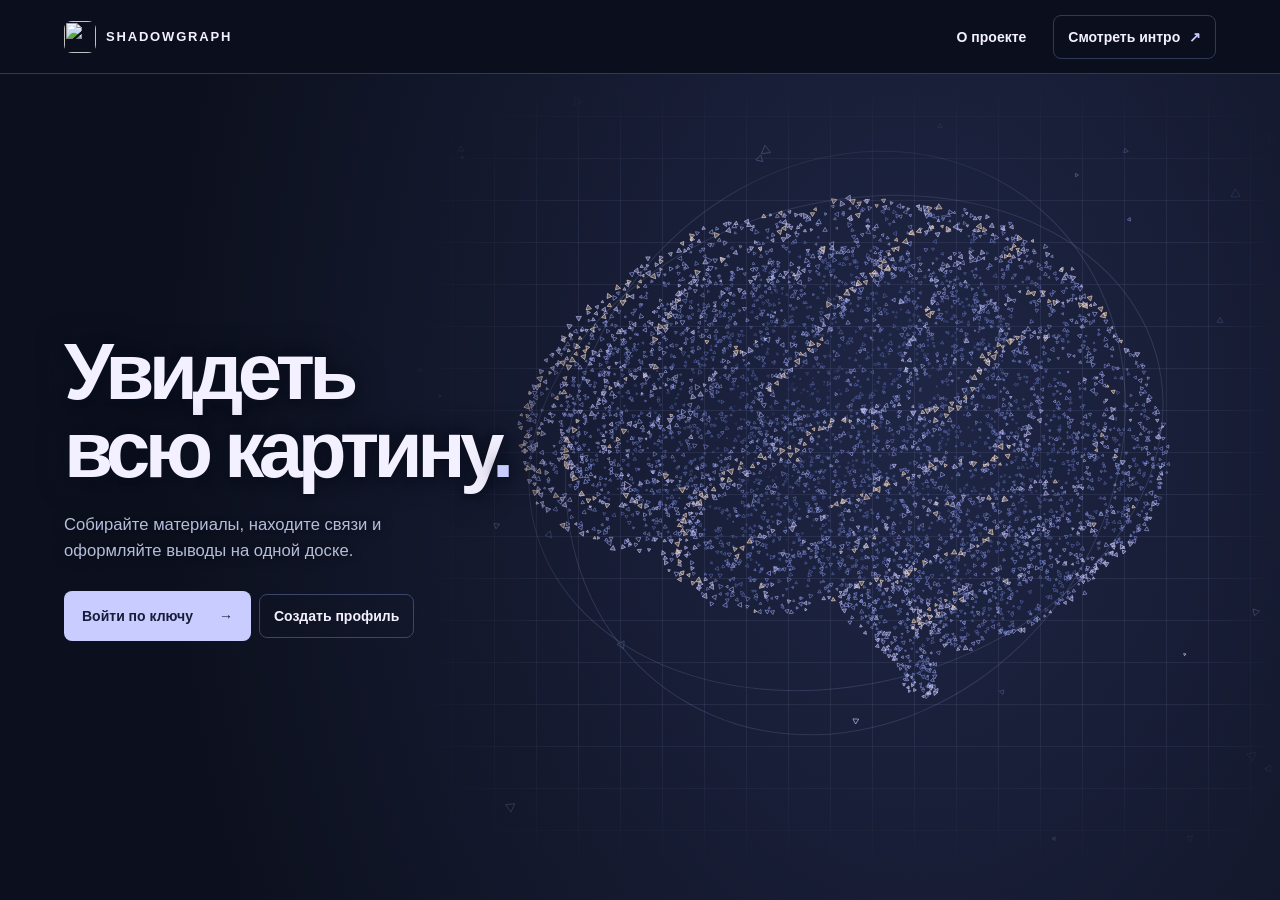
==== public/workspace.html @ a994e1e4 "Release SHADOWGRAPH 7.0.47" ====
<!doctype html>
<html lang="ru"><head><meta charset="utf-8"><meta name="viewport" content="width=device-width,initial-scale=1"><meta name="theme-color" content="#080b11"><title>SHADOWGRAPH — Investigation Workspace</title><meta name="description" content="Локальная визуальная OSINT-доска: файлы, граф связей и расследования без ИИ"><style>
500;600&family=Inter:wght@400;500;600;700;800&display=swap');
:root{color-scheme:dark;font-family:Inter,system-ui,sans-serif;background:#080b11;color:#e7ebf4}*{box-sizing:border-box}body{margin:0}button,input,textarea,select{font:inherit}button{cursor:pointer}button:disabled{opacity:.4;cursor:default}button:focus-visible,input:focus-visible,textarea:focus-visible{outline:2px solid #a985ff;outline-offset:2px}.app{height:100dvh;display:grid;grid-template-columns:254px minmax(0,1fr) 290px;grid-template-rows:66px minmax(0,1fr) 32px;overflow:hidden}.top{grid-column:1/-1;background:#0d111a;border-bottom:1px solid #222a3a;display:flex;align-items:center;padding:0 22px;gap:24px}.logo{display:flex;align-items:center;gap:10px;min-width:230px}.mark{width:31px;height:31px;border:1px solid #9768f1;border-radius:8px;display:grid;place-items:center;color:#b08aff;background:#231936;font-size:20px}.brand{font-size:15px;letter-spacing:.16em;font-weight:800}.subbrand{font:9px 'IBM Plex Mono';letter-spacing:.18em;color:#77869b}.topmid{display:flex;align-items:center;gap:12px;min-width:0;flex:1}.crumb{font:11px 'IBM Plex Mono';color:#7b899f}.casename{font-size:13px;font-weight:700;white-space:nowrap;overflow:hidden;text-overflow:ellipsis}.topright{display:flex;align-items:center;gap:8px}.tag{font:10px 'IBM Plex Mono';border:1px solid #2c3649;border-radius:4px;padding:6px 9px;color:#8797ad}.tag.live{color:#86e4ae;border-color:#275442;background:#10241c}.btn{background:#1b2130;border:1px solid #333d51;border-radius:7px;color:#dfe5f1;padding:9px 12px;font-weight:600;font-size:12px;display:inline-flex;gap:8px;align-items:center;justify-content:center}.btn:hover{background:#272f43}.btn.primary{background:#8058dc;border-color:#9d7af1;color:white}.btn.primary:hover{background:#9068ef}.btn.ghost{border-color:transparent;background:transparent;color:#90a0b7}.btn.danger{color:#f5969b}.sidebar,.inspector{background:#0e121b;overflow:auto;min-height:0}.sidebar{border-right:1px solid #222a3a}.inspector{border-left:1px solid #222a3a}.section{padding:20px 16px;border-bottom:1px solid #202736}.label{font:10px 'IBM Plex Mono';letter-spacing:.14em;color:#6e819a;margin-bottom:14px;display:flex;justify-content:space-between;align-items:center}.case-item{width:100%;text-align:left;background:#181d2a;border:1px solid #41406b;border-radius:8px;padding:12px;color:#e7e9f7}.case-item strong{display:block;font-size:12px;margin-bottom:7px}.muted{color:#7b899e;font-size:11px}.row{display:flex;align-items:center;gap:8px}.spread{justify-content:space-between}.sideact{width:100%;display:flex;align-items:center;gap:11px;padding:11px 10px;border:0;background:transparent;color:#a9b6c9;text-align:left;border-radius:7px;font-size:12px}.sideact:hover,.sideact.active{background:#1c2130;color:#e4ddff}.sideact .ico{font-size:16px;width:22px;text-align:center;color:#9b7ce5}.statgrid{display:grid;grid-template-columns:1fr 1fr;gap:9px}.stat{background:#161b26;border:1px solid #283144;border-radius:7px;padding:13px}.stat b{font:700 23px 'IBM Plex Mono';color:#e6e9fa}.stat span{display:block;font:10px 'IBM Plex Mono';color:#7c8da5;margin-top:4px}.footnote{font-size:11px;line-height:1.6;color:#687991}.workspace{position:relative;min-width:0;background:#090c13;overflow:hidden}.gridbg{position:absolute;inset:0;background:#090909;background-size:30px 30px;opacity:.64;pointer-events:none}.canvasbar{position:absolute;z-index:5;top:18px;left:18px;right:18px;display:flex;align-items:center;justify-content:space-between;pointer-events:none}.canvasbar>*{pointer-events:auto}.toolbar{display:flex;align-items:center;gap:5px;border:1px solid #343b50;border-radius:9px;background:#121722ee;padding:5px;box-shadow:0 8px 30px #0006}.tool{color:#a8b6cd;border:0;border-radius:6px;padding:8px 10px;background:transparent;font-size:12px}.tool.active,.tool:hover{background:#33264e;color:#cdafff}.canvas{position:absolute;inset:0;touch-action:none;cursor:grab}.canvas.dragging{cursor:grabbing}svg#graph{width:100%;height:100%;overflow:hidden;display:block}.edge{fill:none;stroke:#6f56b8;stroke-width:1.7;opacity:.78}.edge.selected{stroke:#d5b1ff;stroke-width:2.8}.edgehit{fill:none;stroke:transparent;stroke-width:17;cursor:pointer}.node rect.body{fill:#171d2b;stroke:#424f67;stroke-width:1.3}.node.selected rect.body{stroke:#ae82fa;stroke-width:2.4;filter:drop-shadow(0 0 9px #7545bb70)}.node{cursor:move}.node .nodetitle{font:600 12px Inter;fill:#ecf0fb}.node .nodedetail{font:10px 'IBM Plex Mono';fill:#8797ad}.node .type{font:9px 'IBM Plex Mono';fill:#c4a9ff;letter-spacing:.08em}.node .port{fill:#8b6ad0;stroke:#d1bcff;stroke-width:1.5;cursor:crosshair}.bottomtools{position:absolute;z-index:5;bottom:18px;left:18px;right:18px;display:flex;justify-content:space-between;align-items:center;pointer-events:none}.bottomtools>*{pointer-events:auto}.hint{border:1px solid #293246;background:#101622de;border-radius:6px;padding:10px 12px;font:10px 'IBM Plex Mono';color:#74869f}.inspecttitle{font-weight:700;font-size:14px;margin:0 0 5px}.field{margin:14px 0}.field label{display:block;font:10px 'IBM Plex Mono';color:#8495ad;text-transform:uppercase;letter-spacing:.08em;margin-bottom:7px}.input{width:100%;background:#141a26;border:1px solid #303a4e;border-radius:6px;padding:10px;color:#e1e8f7;font-size:12px;outline:none}.input:focus{border-color:#966de8}textarea.input{resize:vertical;min-height:92px}.inshead{padding:22px 18px;border-bottom:1px solid #242c3b}.insbody{padding:18px}.property{padding:11px 0;border-bottom:1px solid #222b3b;font-size:11px;display:flex;justify-content:space-between;gap:9px}.property span:first-child{color:#8192aa}.property span:last-child{text-align:right;color:#dce4f4;word-break:break-all}.preview{max-width:100%;max-height:210px;border-radius:8px;object-fit:contain;border:1px solid #38435a;margin-top:10px}.footer{grid-column:1/-1;background:#0c111a;border-top:1px solid #222a3a;padding:8px 17px;font:10px 'IBM Plex Mono';color:#697b94;display:flex;justify-content:space-between}.dot{display:inline-block;width:7px;height:7px;background:#54cc91;border-radius:50%;margin-right:8px}.modalbg{position:fixed;z-index:20;inset:0;background:#000a;display:grid;place-items:center;padding:20px}.modal{background:#111724;border:1px solid #414a63;border-radius:14px;width:min(520px,100%);max-height:90vh;overflow:auto;padding:25px;box-shadow:0 25px 90px #000b}.modal h2{margin:0 0 9px;font-size:20px}.modal p{font-size:12px;line-height:1.65;color:#98a9be}.modalactions{display:flex;justify-content:flex-end;gap:8px;margin-top:18px}.hidden{display:none!important}.uploadzone{border:1px dashed #69549b;border-radius:9px;padding:28px;text-align:center;background:#19172a;cursor:pointer}.uploadzone:hover{background:#241d3a}.uploadzone b{display:block;font-size:14px}.uploadzone small{display:block;margin-top:9px;color:#98a1b6}.toast{position:fixed;bottom:45px;left:50%;transform:translateX(-50%);z-index:30;background:#202d34;border:1px solid #3c695e;color:#d9fce9;padding:12px 20px;border-radius:8px;font-size:12px;box-shadow:0 10px 30px #0009}.emptyhint{position:absolute;top:50%;left:50%;transform:translate(-50%,-50%);text-align:center;color:#718199;pointer-events:none}.emptyhint strong{display:block;color:#c8d2e3;font-size:18px;margin-bottom:9px}.emptyhint p{font-size:12px;line-height:1.7}.filelist{display:flex;flex-direction:column;gap:6px;margin-top:8px}.filechip{font:10px 'IBM Plex Mono';color:#a5b4c8;padding:8px;background:#161c28;border:1px solid #2b3446;border-radius:5px;overflow:hidden;text-overflow:ellipsis;white-space:nowrap}.divider{height:1px;background:#293144;margin:17px 0}@media(max-width:1120px){.app{grid-template-columns:208px minmax(0,1fr) 250px}.logo{min-width:180px}.top{gap:9px;padding:0 12px}.tag{display:none}}@media(max-width:790px){.app{grid-template-columns:0 minmax(0,1fr);grid-template-rows:58px minmax(0,1fr) 28px}.sidebar{display:none}.inspector{position:absolute;z-index:9;right:0;top:58px;bottom:28px;width:min(315px,87vw);box-shadow:-10px 0 35px #0008}.inspector.collapsed{display:none}.logo{min-width:auto}.subbrand,.crumb{display:none}.brand{font-size:12px}.topright .btn:not(.primary){display:none}.canvasbar{top:9px;left:9px;right:9px}.tool{padding:7px}.hint{display:none}}

:root{font-family:Inter,'Segoe UI',sans-serif;background:#0b0e14}.app{grid-template-columns:242px minmax(0,1fr) 290px;grid-template-rows:76px minmax(0,1fr) 32px}.top{background:#10141d;padding:0 20px}.mark{background:#090909;color:white;border:0;width:37px;height:37px}.brand{letter-spacing:.12em;font-size:14px}.subbrand{font-size:8px;margin-top:5px}.logo{min-width:222px}.topmid{flex-wrap:wrap;gap:6px 12px}.crumb{display:none}.casename{max-width:240px}.search{max-width:220px;margin-left:auto;background:#0b0e16!important;border-radius:9px!important}.sidebar,.inspector{background:#10141d}.section{padding:19px 16px}.case-item{background:#090909;border-color:#4c3c6c;padding:15px 12px}.sideact{padding:12px 10px}.sideact.active{border-left:2px solid #ac89fa;background:#231e35}.label{font-size:9px;letter-spacing:.12em;color:#919eb4}.stat{background:#151b26;border-color:#283042}.stat b{font-size:24px}.stat span{font-size:9px}.btn{border-radius:8px;min-height:36px}.btn.primary{background:#9871ee;border-color:#ae8bf6;color:#100b1b}.btn.primary:hover{background:#b18afb}.gridbg{background:#090909;background-size:24px 24px}.workspace{background:#090909}.toolbar{border-color:#343647;background:#131824f5;border-radius:10px}.canvasbar{top:20px}.canvasbar>.toolbar:last-child{display:none}.node rect.body{fill:#171e2b;stroke-width:1.5}.node.selected rect.body{fill:#262038;stroke-width:3!important}.inshead{padding-top:24px}.insbody h3{font-size:17px;line-height:1.5;margin:9px 0}.footnote{color:#98a6ba;line-height:1.8}.input{background:#151b27;padding:11px;border-radius:8px}.modal{width:min(650px,100%);padding:28px;border-color:#454059;background:#090909}.modal h2{font-size:25px;letter-spacing:-.03em}.eyebrow{font:10px 'IBM Plex Mono',monospace;letter-spacing:.15em;color:#b294ef;margin-bottom:12px}.uploadzone{width:100%;color:#e8e2ff}.queueitem{display:flex;gap:12px;align-items:center;padding:12px;background:#171e2b;border:1px solid #30384b;border-radius:8px;margin-top:8px;font-size:12px}.queueitem>div{flex:1;min-width:0}.queueitem b{display:block;overflow:hidden;text-overflow:ellipsis;white-space:nowrap}.queueitem small{display:block;color:#8e9db3;margin-top:6px}.queueitem label{white-space:nowrap;font-size:11px}.checkline{display:flex;align-items:center;gap:10px;font-size:12px;color:#c2cbdb;padding:10px 0;line-height:1.5;overflow-wrap:anywhere}input[type=checkbox]{accent-color:#a17aed;width:16px;height:16px;flex-shrink:0}input[type=color]{width:100%;height:36px;background:#161b28;border:1px solid #394356;border-radius:6px;cursor:pointer}.sourcepreview{font:11px/1.7 monospace;white-space:pre-wrap;overflow-wrap:anywhere;max-height:240px;overflow:auto;background:#0c1018;padding:12px;border-radius:7px;color:#9eafc8}.hint{font-size:9px}.tag.live{font-size:8px}.emptyhint strong{font-size:23px;letter-spacing:-.04em}.emptyhint p{font-size:13px;line-height:1.9}.footer{font-size:9px}.toast{max-width:90vw}.modalbg{backdrop-filter:blur(5px)}
@media(max-width:1250px){.app{grid-template-columns:210px minmax(0,1fr) 250px}.logo{min-width:195px}.search{max-width:170px}.canvasbar .tool{font-size:11px;padding:8px}.top{gap:12px}}
@media(max-width:1000px){.app{grid-template-columns:185px minmax(0,1fr) 235px}.search{max-width:145px}.topmid .casename{display:none}.logo{min-width:170px}.topright{gap:4px}.canvasbar .toolbar{flex-wrap:wrap;max-width:100%}.canvasbar .tool{font-size:10px;padding:7px}.hint{display:none}}
@media(max-width:790px){.app{grid-template-columns:0 minmax(0,1fr);grid-template-rows:66px minmax(0,1fr) 28px}.inspector{top:66px}.logo{min-width:0}.search{max-width:140px}.topmid{justify-content:flex-end}.brand{font-size:11px}.top{padding:0 10px;gap:8px}.mark{display:none}.topright .btn.primary{font-size:10px;padding:8px}.canvasbar{left:10px;right:10px;top:12px}.inspector:not(.collapsed){max-width:250px}.modal{padding:22px}.tag.live{display:none}}
.workspace{grid-column:2;grid-row:2}.mobile-settings{display:none}
#groupLayer rect{pointer-events:none}.node .nodetitle{letter-spacing:0}.node.selected rect.body{filter:drop-shadow(0 0 10px #8d6cdb55)}.edge{stroke-linejoin:round;stroke-linecap:round}.node:hover rect.body{stroke-width:2.1}.canvasbar .toolbar{box-shadow:0 6px 24px #0004}
.layout-choices{display:grid;grid-template-columns:1fr 1fr;gap:14px;margin:22px 0}.layout-choice{position:relative;display:flex;flex-direction:column;gap:10px;padding:17px;border:1px solid #3b4057;background:#161d2a;border-radius:12px;cursor:pointer}.layout-choice:has(input:checked){border-color:#b497f4;background:#252035;box-shadow:0 0 0 1px #9e77e9}.layout-choice input{position:absolute;right:12px;top:12px;accent-color:#ae8eef}.layout-choice b{font-size:13px}.layout-choice small{font-size:11px;line-height:1.6;color:#9cabc2}.layout-mini{display:grid;grid-template-columns:1fr 1fr;gap:10px;height:85px;padding:12px;max-width:160px}.layout-mini.boxed{border:1px solid #71638a;border-radius:10px;background:#182436}.layout-mini i{border:1px solid #967fba;border-left:3px solid #9b81df;background:#282840;border-radius:4px}.edgehit{stroke-width:10!important}.node rect.body{filter:drop-shadow(0 4px 6px #0003)}@media(max-width:480px){.layout-choices{grid-template-columns:1fr}.layout-mini{height:62px}}
.routing-status{font-size:10px;color:#8d9ab0;padding:5px;white-space:nowrap}.routing-status:empty{display:none}
.edge-palette{display:flex;gap:10px;margin:16px 0}.edge-palette button{width:34px;height:34px;background:var(--edge-color);border:2px solid #d9e0fa55;border-radius:50%}.identity-panel{padding:14px;background:#171d2b;border:1px solid #344055;border-radius:9px;margin-bottom:18px}.identity-panel b{font-size:15px;color:#dbd0ff}.identity-panel .label{margin-bottom:12px}
.inspector.collapsed{display:none}.app:has(.inspector.collapsed){grid-template-columns:242px minmax(0,1fr) 0}.app.graph-expanded{grid-template-columns:0 minmax(0,1fr) 0}.graph-expanded .sidebar{display:none}.graph-expanded .inspector:not(.collapsed){position:absolute;right:0;top:76px;bottom:32px;width:290px;z-index:9;box-shadow:-10px 0 30px #0006}
.app.graph-expanded:has(.inspector.collapsed){grid-template-columns:0 minmax(0,1fr) 0}
@media(max-width:1250px){.app:has(.inspector.collapsed){grid-template-columns:210px minmax(0,1fr) 0}.app.graph-expanded{grid-template-columns:0 minmax(0,1fr) 0}}
@media(max-width:1199px){.app{grid-template-columns:185px minmax(0,1fr) 0}.app:has(.inspector.collapsed){grid-template-columns:185px minmax(0,1fr) 0}.inspector:not(.collapsed){position:absolute;right:0;top:76px;bottom:32px;width:290px;z-index:9;box-shadow:-10px 0 30px #0006}.app.graph-expanded{grid-template-columns:0 minmax(0,1fr) 0}}
@media(max-width:790px){.app,.app:has(.inspector.collapsed){grid-template-columns:0 minmax(0,1fr) 0}.inspector:not(.collapsed),.graph-expanded .inspector:not(.collapsed){top:66px;bottom:28px;width:270px}}
.theme-presets{display:grid;grid-template-columns:repeat(4,1fr);gap:10px;margin:20px 0}.theme-swatch{border:1px solid #42445b;background:#1a2030;color:#dfe7f7;border-radius:8px;padding:10px 6px;font-size:11px}.theme-swatch i{display:block;height:46px;background:var(--swatch);border:1px solid #6e7893;border-radius:5px;margin-bottom:10px}.advanced-menu{display:grid;grid-template-columns:1fr 1fr;gap:10px;margin-top:20px}.advanced-menu .tool{text-align:left;background:#202536;border:1px solid #413652;padding:16px}.advanced-menu .tool:hover{background:#322746}@media(max-width:480px){.theme-presets{grid-template-columns:1fr 1fr}}
.history-entry{border:1px solid #363e50;background:#151b28;border-radius:9px;padding:14px;margin:10px 0;font-size:12px}.history-entry small{display:block;color:#95a4bb;margin:8px 0 12px}.duplicate-row{width:100%;background:#191d2d;border:1px solid #40374f;border-radius:8px;text-align:left;color:#e9e2fb;padding:14px;margin:5px 0}.duplicate-row small{display:block;color:#b49ed2;margin-top:8px}.ocr-text{min-height:150px!important}.modal ol{font-size:12px;line-height:1.9}.modal select+select{margin-top:10px}.canvasbar .toolbar{max-height:28vh;overflow:auto}
.layout-select{background:#191d2b;border:1px solid #403950;border-radius:6px;color:#c6b4e8;font-size:11px;padding:7px;max-width:170px}.canvasbar>.toolbar{max-width:100%;gap:3px}.canvasbar{align-items:flex-start}.canvasbar .tool{min-height:30px}@media(max-width:790px){.layout-select{font-size:10px;padding:5px;max-width:145px}}
.analysis-counts{display:flex;flex-wrap:wrap;gap:8px;margin:15px 0}.analysis-counts span{font-size:10px;padding:9px 11px;background:#211e33;border:1px solid #423653;border-radius:6px;color:#bdaddc}.analysis-counts b{color:#e9e0ff;margin-left:6px}
.canvasbar .toolbar{flex-wrap:wrap;max-width:100%}.tool.clear-all{color:#f4a3aa}.tool[hidden]{display:none}.evidence{background:#141b28;border:1px solid #30394b;border-radius:8px;padding:12px;margin:10px 0;font-size:11px;overflow-wrap:anywhere}.evidence small{display:block;line-height:1.8;color:#8d9fb9;margin-top:6px}.evidence blockquote{margin:9px 0 0;padding-left:9px;border-left:2px solid #9670d6;white-space:pre-wrap;color:#c2cede}.evidence-list .label{margin-top:16px}
@media(max-width:790px){.mobile-settings{display:inline-block}.canvasbar{z-index:10;pointer-events:none}.canvasbar .toolbar{max-width:100%}.topright #exportBtn{display:inline-flex!important;font-size:0;padding:8px}.topright #exportBtn:after{content:'↧';font-size:17px}.search{max-width:100px}.topmid{flex:1}.inspector{padding-top:65px}.canvasbar .tool{font-size:10px;padding:6px}.inspector.collapsed{display:none}}
@media(max-width:480px){.search{max-width:85px}.topright .btn.primary{max-width:100px}.footer span:last-child{max-width:45%;overflow:hidden;white-space:nowrap}.queueitem{gap:7px;padding:9px}}

.app.entry-locked{visibility:hidden;pointer-events:none}#entryRoot{position:fixed;inset:0;z-index:1000;overflow:auto;background:#fff;color:#0a0a0c;font-family:Inter,Arial,sans-serif}#entryRoot button,#entryRoot input{font:inherit}#entryRoot button{cursor:pointer}#entryRoot button:focus-visible,#entryRoot input:focus-visible{outline:2px solid #536b8d;outline-offset:4px}#entryRoot button:disabled{cursor:default;opacity:.45}.cinematic-intro{height:100dvh;min-height:530px;position:relative;overflow:hidden;background:#0a0a0c}.intro-video{position:absolute;inset:0;width:100%;height:100%;object-fit:cover;filter:grayscale(.6) contrast(1.25)}.intro-mask{position:absolute;inset:0;width:100%;height:100%}.intro-letter{font-family:SGStencil,'Arial Black',sans-serif;font-size:280px;letter-spacing:-13px}.intro-letter.second{font-size:315px;letter-spacing:-10px}.intro-topline,.intro-bottom,.intro-caption{position:absolute;left:3vw;right:3vw;display:flex;justify-content:space-between;color:#0a0a0c;z-index:2}.intro-topline{top:28px;padding-bottom:15px;border-bottom:1px solid #0a0a0c;font:10px monospace;letter-spacing:.1em}.intro-caption{bottom:100px;align-items:end;font-size:12px;font-weight:600;line-height:1.6}.intro-caption button{border:0;border-bottom:1px solid #0a0a0c;background:#fff;padding:6px 0;font-size:12px}.intro-bottom{bottom:30px;font:10px monospace;letter-spacing:.1em}.intro-progress{position:absolute;bottom:0;height:4px;left:0;right:0;background:#e6e6e6}.intro-progress i{display:block;width:100%;height:100%;background:#0a0a0c;transform:scaleX(0);transform-origin:left}.access-page{min-height:100dvh;display:flex;flex-direction:column;padding:0 4vw}.access-header{display:flex;align-items:center;justify-content:space-between;gap:20px;padding:26px 0;border-bottom:1px solid #0a0a0c}.access-header strong{font-size:20px;letter-spacing:-.04em}.access-header span,.access-header button{font:10px monospace;letter-spacing:.08em}.access-header button{border:0;background:transparent;padding:10px}.access-body{display:grid;grid-template-columns:minmax(0,1.15fr) minmax(360px,.85fr);gap:7vw;flex:1;padding:55px 0}.access-kicker{font:10px/1.5 monospace;letter-spacing:.12em;margin:0 0 22px}.access-manifesto h1{font-size:clamp(60px,6.5vw,108px);font-weight:800;line-height:.98;letter-spacing:-.065em;margin:15px 0 35px}.access-manifesto h1 span{color:#818186}.access-film{position:relative;width:100%;height:165px;overflow:hidden;background:#0a0a0c}.access-film video{width:100%;height:100%;object-fit:cover;filter:grayscale(1);opacity:.85}.access-film span{position:absolute;bottom:14px;left:16px;color:white;font:9px monospace;letter-spacing:.13em}.access-form-area{max-width:440px;padding:0 0 0 1vw}.access-tabs{display:flex;border-bottom:1px solid #d6d6d7;margin-bottom:35px;gap:30px}.access-tabs button{border:0;background:none;font-size:12px;padding:10px 0 16px;color:#85858a}.access-tabs .active{color:#0a0a0c;border-bottom:2px solid #0a0a0c;font-weight:700}.access-form-area h2{font-size:35px;line-height:1.1;letter-spacing:-.055em;margin:12px 0 18px}.access-description{font-size:13px;line-height:1.75;color:#66666e;margin-bottom:25px}.access-form-area label,.key-created>label{font-size:11px;display:block;font-weight:600}.access-form-area input,.key-created>label input{display:block;width:100%;border:0;border-bottom:1px solid #9a9aa0;background:#f5f5f5;border-radius:0;color:#0a0a0c;padding:15px 12px;margin:10px 0 12px;font-size:12px;outline:none}.access-primary{display:block;width:100%;background:#0a0a0c;border:1px solid #0a0a0c;color:white;padding:17px 14px;font-size:12px;text-align:left;font-weight:600}.access-error{font-size:12px;line-height:1.6;color:#a52121;min-height:24px;margin:6px 0 12px}.access-divider{border-top:1px solid #dedede;margin:29px 0 20px;position:relative;text-align:center}.access-divider span{position:relative;top:-9px;background:white;padding:0 12px;font-size:10px;color:#8b8b92}.access-providers{display:grid;grid-template-columns:repeat(3,1fr);gap:8px}.access-providers button{display:flex;flex-direction:column;align-items:start;gap:8px;background:white;border:1px solid #d5d5d8;padding:13px 11px;font-size:11px;color:#222}.access-providers b{font-size:19px}.access-providers small{font-size:9px;color:#909099}.access-provider-note,.access-local-note{font-size:10px;line-height:1.8;color:#8a8a92;margin-top:15px}.access-local-note{padding-top:18px;border-top:1px solid #ddd}.access-footer{display:flex;justify-content:space-between;padding:20px 0;border-top:1px solid #0a0a0c;font:9px monospace;letter-spacing:.1em}.key-created{max-width:620px;margin:9vh auto;padding:25px}.key-created h1{font-size:58px;line-height:1.04;letter-spacing:-.065em;margin:20px 0 25px}.key-created>p{font-size:13px;line-height:1.8;color:#72727a}.key-created>label{margin-top:24px}.key-created>label input{font:12px monospace}.key-actions{display:flex;gap:15px;margin:20px 0}.key-actions button{background:white;border:1px solid #aaa;padding:10px 15px;font-size:11px}.key-created .saved-key-confirm{display:flex;align-items:center;gap:10px;margin:24px 0;font-weight:400;font-size:12px}.key-created .saved-key-confirm input{width:16px;height:16px;margin:0;accent-color:#0a0a0c}@media(max-width:900px){.access-header span{display:none}.access-body{gap:35px;grid-template-columns:1fr 1fr}.access-manifesto h1{font-size:65px}.access-film{height:140px}.access-form-area{min-width:0}}@media(max-width:680px){.access-page{padding:0 6vw}.access-header strong{font-size:17px}.access-header{padding:20px 0}.access-body{display:block;padding:28px 0}.access-manifesto .access-kicker{margin-bottom:10px}.access-manifesto h1{font-size:44px;margin:0 0 25px}.access-film{height:95px;margin-bottom:30px}.access-manifesto h1 br{display:none}.access-manifesto h1{line-height:1.06}.access-form-area{max-width:none;padding:0}.access-form-area h2{font-size:31px}.access-tabs{margin-bottom:23px}.access-footer span:last-child{display:none}.intro-topline{font-size:8px}.intro-topline span:last-child{display:none}.intro-caption{font-size:10px}.intro-bottom{font-size:8px}.intro-mask{width:150%;max-width:none;left:-25%}.key-created{margin-top:3vh}.key-created h1{font-size:43px}}@media(prefers-reduced-motion:reduce){.intro-video,.access-film video{display:none}}

#entryRoot button{color:inherit}#entryRoot .access-primary{color:#fff}

@media(max-width:680px){.access-manifesto h1 br{display:initial}.access-manifesto h1{font-size:42px;line-height:1.08}}

@media(max-width:680px){.intro-mask{width:100%;left:0}}
.topright .logout-button{display:inline-flex!important;color:#dce5f2;white-space:nowrap;border-color:#495269}.topright .logout-button:hover{border-color:#a78bfa;background:#272338}@media(max-width:790px){.topright .logout-button{padding:8px;font-size:11px}.topright #uploadTop{font-size:0!important;width:36px;padding:8px}.topright #uploadTop:after{content:'＋';font-size:18px}.topmid .search{max-width:70px}}
@media(max-width:790px){.inspector:not(.collapsed){z-index:15}}
@media(max-width:790px){.app .inspector:not(.collapsed){z-index:15}}

.chatgpt-signin{display:block;margin:12px 0 22px;color:#111;font-size:12px;text-underline-offset:4px}

</style><link rel="icon" type="image/svg+xml" sizes="any" href="../favicon.svg?v=5.9"><link rel="icon" type="image/png" sizes="32x32" href="../favicon-32.png?v=5.9"><link rel="icon" type="image/png" sizes="16x16" href="../favicon-16.png?v=5.9"><link rel="shortcut icon" href="../favicon.ico?v=5.9"><link rel="apple-touch-icon" sizes="180x180" href="../apple-touch-icon.png?v=5.9"><link rel="manifest" href="../site.webmanifest?v=5.9"><meta name="application-name" content="SHADOWGRAPH"><meta name="referrer" content="no-referrer"><meta http-equiv="Content-Security-Policy" content="default-src 'self' data: blob:; script-src 'self' 'sha256-LFvLm199ETZXxso813gzJF8dL8NgW44Hf4uBBxPW+Rg=' 'wasm-unsafe-eval'; style-src 'self' 'unsafe-inline'; img-src 'self' data: blob: https://tiles.openfreemap.org; media-src 'self' data: blob:; connect-src 'self' data: blob: https://tiles.openfreemap.org; worker-src 'self' blob:; object-src 'none'; base-uri 'self'; form-action 'self'; frame-src 'none'"><style>@font-face{font-family:Inter;src:url('./vendor/report/NotoSans-Regular.ttf') format('truetype');font-weight:100 500;font-display:swap}@font-face{font-family:Inter;src:url('./vendor/report/NotoSans-Bold.ttf') format('truetype');font-weight:600 900;font-display:swap}
:root{--sg-accent67:#a995e8;--sg-bg67:#09090b;--sg-surface67:#111114;--sg-raised67:#17171c;--sg-border67:#2b2b32;--sg-text67:#eeedf2;--sg-muted67:#96949f}
.app .label,.app .footer,.app .hint,.app .subbrand,.app .filechip,.app text.type{font-family:ui-monospace,Consolas,monospace!important}.app .top #logoutTop{display:none!important}
body[data-theme67=graphite]{--sg-bg67:#151619;--sg-surface67:#1b1c20;--sg-raised67:#222329;--sg-border67:#35363e}
body.home67 .app,body.home67 #panelDock65{display:none!important}
#homeRoot67[hidden]{display:none!important}
#homeRoot67{position:fixed;inset:0;z-index:12;display:grid;grid-template-columns:222px minmax(0,1fr);background:var(--sg-bg67);color:var(--sg-text67);font:13px Inter,system-ui,-apple-system,BlinkMacSystemFont,"Segoe UI",sans-serif;overflow:hidden}
#homeRoot67 button,.sg-settings-wrap67 button{font-family:inherit;cursor:pointer}
#homeRoot67 button:focus-visible,.sg-settings-wrap67 button:focus-visible,.sg-popover67 button:focus-visible{outline:2px solid var(--sg-accent67);outline-offset:3px}
.sg-home-side67{display:flex;flex-direction:column;border-right:1px solid var(--sg-border67);background:#070709;min-height:0}
.sg-home-brand67{display:flex;gap:11px;align-items:center;min-height:82px;padding:18px 20px;border:0;border-bottom:1px solid #232329;background:none;text-align:left;color:#fff}
.sg-home-brand67 img{width:35px;height:35px;border-radius:9px}.sg-home-brand67 b{font-size:12px;letter-spacing:1.2px}.sg-home-brand67 small{display:block;color:#777682;font-size:7px;letter-spacing:1.7px;margin-top:6px}
.sg-home-side67 nav{padding:24px 13px;display:flex;flex-direction:column;gap:6px;overflow:auto}
.sg-home-side67 nav>button{display:flex;align-items:center;gap:13px;padding:13px 14px;min-height:44px;border:1px solid transparent;border-radius:9px;background:none;color:#a6a3af;text-align:left;font-size:12px}
.sg-home-side67 nav>button>span{font-size:18px;width:20px;color:#96909f}.sg-home-side67 nav>button.active{background:color-mix(in srgb,var(--sg-accent67) 14%,#101014);color:#eee8ff;border-color:color-mix(in srgb,var(--sg-accent67) 28%,#15151a)}
.sg-home-side67 nav>button:hover{background:#18181e;color:#fff}.sg-home-side67 nav>button.active>span{color:var(--sg-accent67)}.sg-nav-divider67{height:1px;background:#24242b;margin:14px 5px}
.sg-home-side-bottom67{margin-top:auto;padding:14px;border-top:1px solid #232329}.sg-home-side-bottom67 .sg-user67{width:100%;background:#151519;border:1px solid #24242a;padding:11px;text-align:left}.sg-home-side-bottom67 .sg-user67 span small{display:block;color:#7b7887;font-size:10px;margin-top:4px}
.sg-home-main67{min-width:0;min-height:0;display:flex;flex-direction:column}.sg-home-top67{height:82px;min-height:82px;padding:16px 34px;display:flex;align-items:center;justify-content:space-between;gap:24px;border-bottom:1px solid var(--sg-border67);background:var(--sg-bg67)}
.sg-search67{display:flex;align-items:center;gap:10px;max-width:460px;width:43%;padding:11px 14px;border:1px solid var(--sg-border67);border-radius:9px;color:#86828e;background:var(--sg-surface67)}.sg-search67>span{font-size:22px;line-height:18px}.sg-search67 input{min-width:0;width:100%;border:0;background:none;color:#eceaf2;font-size:12px;outline:none}
.sg-user67{display:inline-flex;gap:10px;align-items:center;color:#e8e5ef;background:transparent;border:1px solid transparent;border-radius:9px;padding:6px 9px;font-size:12px;max-width:230px}.sg-user67>span:not(.sg-avatar67){overflow:hidden;text-overflow:ellipsis;white-space:nowrap}.sg-user67>i{font-style:normal;color:#86818e;margin-left:6px}.sg-user67:hover{background:#202025;border-color:#39363f}
.sg-avatar67{width:32px;height:32px;min-width:32px;border-radius:50%;display:inline-flex;align-items:center;justify-content:center;background:color-mix(in srgb,var(--sg-accent67) 27%,#23212a);border:1px solid color-mix(in srgb,var(--sg-accent67) 45%,#34313d);color:#f4f1ff;font-size:11px;font-weight:700;letter-spacing:.4px;object-fit:cover}.sg-avatar67.large{width:73px;height:73px;font-size:22px;border-radius:18px}
.sg-home-content67{padding:38px 38px 70px;overflow:auto;flex:1;scrollbar-color:#37353f transparent}.sg-title67{display:flex;align-items:center;justify-content:space-between;gap:26px;margin-bottom:28px}.sg-title67 h1{font-size:clamp(25px,2.5vw,35px);letter-spacing:-1.1px;margin:9px 0 10px;font-weight:650;line-height:1.2}.sg-title67 p{color:#9c98a6;font-size:12px;line-height:1.7;margin:0}.sg-kicker67{font-size:8px;letter-spacing:1.8px;color:var(--sg-accent67);font-weight:600}
#homeRoot67 .btn,.sg-settings-wrap67 .btn,.sg-create-modal67 .btn{font-size:12px;min-height:39px;padding:10px 15px;border-radius:8px;border:1px solid #3b3743;background:#1c1a22;color:#e4dfeb;white-space:nowrap}#homeRoot67 .btn.primary,.sg-settings-wrap67 .btn.primary,.sg-create-modal67 .btn.primary{background:var(--sg-accent67);border-color:var(--sg-accent67);color:#16111e;font-weight:650}#homeRoot67 .btn:hover,.sg-settings-wrap67 .btn:hover{filter:brightness(1.14)}
.sg-welcome67{position:relative;display:flex;align-items:center;justify-content:space-between;min-height:205px;padding:32px 35px;border:1px solid #34303d;background:var(--sg-surface67);border-radius:14px;margin:12px 0 24px;overflow:hidden}.sg-welcome67>div{position:relative;z-index:1;max-width:620px;padding-right:180px}.sg-welcome67 h2{font-size:26px;letter-spacing:-.7px;line-height:1.25;margin:14px 0 10px}.sg-welcome67 p{color:#a6a0b0;line-height:1.8;max-width:550px;font-size:12px}.sg-link67{border:0;background:none;padding:12px 0 0;color:var(--sg-accent67);font-size:12px}.sg-mascot67{width:205px;height:205px;object-fit:contain;position:absolute;right:36px;bottom:-4px;animation:watcherFloat67 6s ease-in-out infinite}
.sg-stats67{display:grid;grid-template-columns:repeat(4,minmax(0,1fr));border:1px solid var(--sg-border67);border-radius:12px;overflow:hidden;margin:0 0 34px;background:var(--sg-surface67)}.sg-stats67>div{padding:23px 26px;border-right:1px solid var(--sg-border67)}.sg-stats67>div:last-child{border:0}.sg-stats67 b{font-size:26px;font-weight:600;display:block;line-height:1.1}.sg-stats67 span{font-size:10px;color:#96919f;display:block;margin-top:9px}.sg-stats67 b>span{font:inherit;color:inherit;margin:0}
.sg-section-title67{display:flex;justify-content:space-between;align-items:center;margin:0 0 18px;gap:15px}.sg-section-title67 h2{font-size:15px;font-weight:600;margin:0}.sg-section-title67 select{width:auto;min-width:160px;max-width:220px;font-size:11px;padding:8px 10px}
.sg-project-grid67{display:grid;grid-template-columns:repeat(3,minmax(0,1fr));gap:20px}.sg-project67{position:relative;border:1px solid #2c2933;border-radius:12px;background:var(--sg-surface67);overflow:hidden;transition:border-color .18s,transform .18s}.sg-project67:hover{border-color:#655674;transform:translateY(-2px)}.sg-project-open67{display:block;width:100%;border:0;padding:0;text-align:left;color:#eee;background:none}.sg-preview67{height:157px;border-bottom:1px solid #25232c;background:#0b0b0e;display:flex;align-items:center;justify-content:center;overflow:hidden}.sg-preview67 svg{width:100%;height:100%;max-width:360px}.sg-project-info67{padding:20px}.sg-project-kind67{font-size:7px;color:#7b7486;letter-spacing:1.7px}.sg-project-info67 h3{font-size:14px;font-weight:600;margin:10px 0 15px;overflow:hidden;text-overflow:ellipsis;white-space:nowrap}.sg-project-info67>small{display:block;font-size:9px;color:#76717e;margin-top:22px}.sg-project-counts67{display:flex;gap:16px;flex-wrap:wrap;color:#a6a0af;font-size:10px}
.sg-project-menu67{position:absolute;top:10px;right:10px;border:1px solid #33303a;border-radius:7px;background:#121116e8;color:#c6c0d0;min-width:29px;height:29px;line-height:13px;font-size:21px}.sg-favorite67{position:absolute;top:16px;left:15px;color:#c2aedf;font-size:12px}.sg-thumb-empty67{text-align:center;color:#5b5565}.sg-thumb-empty67>span{display:block;width:30px;height:30px;line-height:27px;border:1px dashed #37303f;border-radius:7px;margin:0 auto 10px;font-size:21px}.sg-thumb-empty67>small{font-size:9px}
.sg-create-tile67{display:flex;flex-direction:column;align-items:center;justify-content:center;gap:13px;min-height:274px;border:1px dashed #3b3448;border-radius:12px;color:#cfc6dd;background:#100e15}.sg-create-tile67:hover{border-color:var(--sg-accent67);background:#19151f}.sg-create-tile67>span{font-size:27px;color:var(--sg-accent67)}.sg-create-tile67 b{font-size:13px}.sg-create-tile67 small{font-size:10px;color:#80758e}.sg-empty-message67{font-size:12px;color:#8c839a;line-height:1.8;margin:24px 0}
.sg-home-footer67{min-height:40px;display:flex;align-items:center;justify-content:space-between;padding:10px 36px;border-top:1px solid #222029;font-size:8px;letter-spacing:1.4px;color:#726b7e}.sg-home-footer67 button{border:0;background:none;color:#91869f;font-size:9px;letter-spacing:.4px}
.sg-template-grid67{display:grid;grid-template-columns:repeat(3,minmax(0,1fr));gap:22px}.sg-template67{padding:33px 28px;text-align:left;border:1px solid #3b3349;border-radius:14px;background:var(--sg-surface67);color:#ece7f4;min-height:280px}.sg-template67>span{font-size:49px;color:var(--sg-accent67);display:block;margin-bottom:30px}.sg-template67 h2{font-size:17px}.sg-template67 p{font-size:12px;color:#9e92ad;line-height:1.8;min-height:45px}.sg-template67 small{color:var(--sg-accent67);display:block;margin-top:25px}
.sg-popover67{position:fixed;z-index:95;min-width:232px;max-width:calc(100vw - 20px);padding:7px;background:#121015;color:#e7e1ee;border:1px solid #44394e;border-radius:11px;box-shadow:0 20px 70px #0009;font:12px Inter,system-ui,sans-serif}.sg-popover67 button{display:flex;align-items:center;gap:12px;width:100%;padding:12px;border:0;border-radius:6px;background:none;color:#c5b9d1;text-align:left;cursor:pointer}.sg-popover67 button:hover{background:#27202f;color:white}.sg-popover67 button>span{width:18px;color:#a491ba}.sg-popover67 #menuLogout67{border-top:1px solid #322939;border-radius:0;margin-top:5px;color:#dc8996}.sg-popover-name67{padding:12px;border-bottom:1px solid #302837;margin-bottom:5px;font-weight:600}.sg-popover-name67 small{display:block;color:#7d6d8c;font-weight:400;font-size:9px;margin-top:6px}
.sg-settings-wrap67{width:min(1020px,calc(100vw - 36px))!important;max-width:1020px!important;max-height:calc(100dvh - 44px)!important;padding:0!important;background:#0d0b10!important;border:1px solid #3c3346!important;border-radius:15px!important;overflow:auto!important;color:#eae3f3}.sg-settings-title67{font-size:15px!important;padding:24px 55px 24px 28px!important;border-bottom:1px solid #302736;margin:0!important}.sg-modal-close67{position:absolute;right:18px;top:20px;border:0;background:none;color:#a396b0;font-size:22px;line-height:24px}.sg-settings-wrap67>.modal-fold65{right:51px;top:22px;width:25px;height:25px;font-size:14px}
.sg-settings67{display:grid;grid-template-columns:225px minmax(0,1fr);min-height:470px}.sg-settings67>aside{border-right:1px solid #302736;background:#0a080c}.sg-settings-person67{display:flex;flex-direction:column;align-items:center;padding:25px 10px 23px;border-bottom:1px solid #302736;gap:9px}.sg-settings-person67 .sg-avatar67{width:47px;height:47px;font-size:15px}.sg-settings-person67 b{font-size:12px;max-width:185px;text-overflow:ellipsis;overflow:hidden;white-space:nowrap}.sg-settings-person67 small{font-size:9px;color:#81738e}.sg-settings67 nav{display:flex;flex-direction:column;gap:6px;padding:18px 12px}.sg-settings67 nav button{display:flex;align-items:center;gap:10px;text-align:left;padding:12px 10px;color:#aa9db8;border:1px solid transparent;background:none;border-radius:8px;font-size:11px}.sg-settings67 nav button span{width:18px;color:#90809e;font-size:17px}.sg-settings67 nav button.active{background:#24202c;border-color:#44384f;color:#f1e9fa}.sg-settings67 main{padding:28px 30px;min-width:0;color:#c5b9d2;font-size:12px;line-height:1.7}.sg-settings67 main h2{color:#f4edf9;font-size:19px;margin:0 0 18px}.sg-settings67 main h3{color:#eee4f7;font-size:13px;margin:22px 0 12px}.sg-settings67 main hr{border:0;border-top:1px solid #33283c;margin:28px 0}.sg-settings-footer67{display:flex;justify-content:flex-end;border-top:1px solid #302736;padding:15px 24px}.sg-settings-footer67 .btn{min-width:100px}
.sg-profile-banner67{position:relative;display:flex;gap:20px;align-items:center;min-height:135px;padding:23px;border:1px solid #46364f;border-radius:12px;background:#18111e;overflow:hidden}.sg-profile-banner67 .sg-avatar67,.sg-profile-banner67>div:not(.sg-profile-grid67){position:relative;z-index:1}.sg-profile-banner67 h2{margin:0 0 7px!important;overflow-wrap:anywhere}.sg-profile-banner67 p{margin:0;color:#a593b6;font-size:11px;max-width:400px;overflow-wrap:anywhere}.sg-profile-grid67{position:absolute;inset:0;background-image:none;border-top:2px solid #594065;opacity:.55}.sg-profile-grid67:before,.sg-profile-grid67:after{content:'';position:absolute;width:100px;height:100px;right:30px;top:45px;border:1px solid #463050;transform:rotate(30deg)}.sg-profile-grid67:after{right:85px;top:-48px;transform:rotate(12deg)}
.sg-field67{display:flex;flex-direction:column;gap:9px;margin:19px 0;font-size:11px;color:#b3a3c2}.sg-field67 .input{width:100%;max-width:100%;box-sizing:border-box;font-size:12px;min-height:41px;padding:11px 13px;border:1px solid #403148;border-radius:7px;background:#16111b;color:#e7ddef;font-family:inherit}.sg-field67 textarea{resize:vertical;min-height:72px}.sg-field67 .input:focus{outline:1px solid var(--sg-accent67);border-color:var(--sg-accent67)}.sg-error67{color:#eb94a5;font-size:11px;line-height:1.6;min-height:15px}.sg-muted67{color:#8c7e9a;font-size:11px;line-height:1.8}.sg-actions67{display:flex;align-items:center;gap:10px;flex-wrap:wrap;margin:22px 0}.sg-file-label67{display:inline-flex;align-items:center;cursor:pointer}.sg-facts67{padding:15px 0 0;margin-top:25px;border-top:1px solid #33273c;font-size:10px;color:#8f7f9d}.sg-facts67 p{display:flex;justify-content:space-between;gap:20px}.sg-facts67 b{color:#c4b5d0;font-weight:500}
.sg-setting67{display:flex;align-items:center;justify-content:space-between;gap:25px;margin:14px 0;padding:18px;border:1px solid #3a2e44;border-radius:9px;background:#151019;font-size:12px}.sg-setting67>span{min-width:0}.sg-setting67 b{display:block;font-size:11px;font-weight:500;color:#dfd2e9}.sg-setting67 small{display:block;color:#9582a2;font-size:10px;margin-top:6px;max-width:420px;line-height:1.65}.sg-setting67 .input{max-width:140px;min-width:100px}.sg-toggle67{appearance:none!important;width:36px!important;height:21px!important;min-width:36px;border:1px solid #66536f;border-radius:20px;background:#35283f;position:relative;cursor:pointer;margin:0!important;padding:0!important}.sg-toggle67:after{content:'';position:absolute;left:3px;top:3px;width:13px;height:13px;border-radius:50%;background:#c7b8d4;transition:transform .18s}.sg-toggle67:checked{background:var(--sg-accent67);border-color:var(--sg-accent67)}.sg-toggle67:checked:after{background:#1f1729;transform:translateX(15px)}
.sg-theme-options67{display:grid;grid-template-columns:1fr 1fr;gap:12px;margin:24px 0}.sg-theme67{display:flex;align-items:center;gap:10px;padding:17px;border:1px solid #3c3047;border-radius:9px;background:#17101d;color:#c9bad5;font-size:12px}.sg-theme67 i{width:18px;height:18px;border:1px solid #62516f;border-radius:50%}.sg-theme67.active{border-color:var(--sg-accent67);color:#f2eafa}.sg-accents67{display:flex;gap:8px;flex-wrap:wrap}.sg-accents67 button{width:22px;height:22px;border:2px solid transparent;border-radius:50%;padding:0}.sg-accents67 button.active{outline:1px solid #e9d9fa;outline-offset:3px}
.sg-policy-tabs67{display:flex;gap:8px;flex-wrap:wrap;margin-bottom:23px}.sg-policy-tabs67 .btn.active{border-color:var(--sg-accent67);color:var(--sg-accent67)}.sg-policy67 p{margin:0 0 20px;line-height:1.9;font-size:12px;color:#b2a1c0}.sg-policy67 a{color:var(--sg-accent67);font-size:11px}
.sg-surface67{padding:24px 26px;border:1px solid var(--sg-border67);background:var(--sg-surface67);border-radius:12px;margin:22px 0;color:#a79ab3;line-height:1.8;font-size:12px}.sg-surface67 h2{font-size:15px;font-weight:600;color:#ece3f5;margin:0 0 19px}.sg-surface67 h3{font-size:19px;margin:12px 0}.sg-two67{display:grid;grid-template-columns:1fr 1fr;gap:20px}.sg-two67 .sg-surface67{margin:0}.sg-bars67{height:165px;display:flex;align-items:flex-end;gap:16px;justify-content:space-around;padding-top:15px}.sg-bars67>div{display:flex;flex-direction:column;align-items:center;justify-content:flex-end;min-width:25px;flex:1;gap:8px}.sg-bars67 i{display:block;background:var(--sg-accent67);width:min(70%,65px);border-radius:4px 4px 0 0;min-height:2px}.sg-bars67 span{font-size:10px;color:#baadca}.sg-bars67 small{font-size:9px;color:#897997}.sg-empty67{border:1px dashed #4b3c59;border-radius:15px;padding:50px;text-align:center;color:#ac99bb}
.sg-create-modal67{width:min(620px,calc(100vw - 40px))!important;padding:30px!important;background:#0f0b14!important;border:1px solid #473451!important;border-radius:16px!important;color:#dfd2e9}.sg-create-heading67{padding-right:23px}.sg-create-heading67>span{float:left;display:flex;align-items:center;justify-content:center;width:46px;height:46px;margin:0 16px 16px 0;border:1px solid #674e7b;background:#201329;color:var(--sg-accent67);border-radius:13px;font-size:27px}.sg-create-heading67 .eyebrow{font-size:8px;padding-top:3px;color:#8c709f;letter-spacing:1.7px}.sg-create-heading67 h2{font-size:22px;line-height:1.2;margin:9px 0 17px;color:#f2e7fa}.sg-create-heading67 p{clear:both;color:#9e88ae;font-size:12px;line-height:1.7}.sg-create-views67{display:grid;grid-template-columns:repeat(3,1fr);gap:10px;margin:25px 0}.sg-create-views67 label{position:relative;text-align:center;cursor:pointer;padding:16px 9px 14px;border:1px solid #3e2c49;border-radius:10px;background:#17101d;display:flex;flex-direction:column;gap:10px}.sg-create-views67 label:has(input:checked){border-color:var(--sg-accent67);background:#24182e}.sg-create-views67 input{position:absolute;opacity:0;width:1px!important;height:1px!important}.sg-create-views67 span{font-size:29px;color:#bca0d3}.sg-create-views67 b{font-weight:500;font-size:10px;color:#cdb9de}.sg-create-views67 label:focus-within{outline:2px solid var(--sg-accent67)}
.app .top #logoutTop{display:none}.app .top #workspaceUser67{flex-shrink:0}.app .top #goHome67{font-size:11px;white-space:nowrap;background:#141017;border-color:#3a2b44;color:#ccb9da;min-height:35px}.app .top .topmid{min-width:0;flex:1}.app .top .casename{max-width:260px;overflow:hidden;text-overflow:ellipsis;white-space:nowrap}.app .top .search{max-width:220px}.app .top .topright{gap:9px}
.app .emptyhint{max-width:490px;width:calc(100% - 50px);pointer-events:auto;z-index:5}.sg-board-mascot67{width:210px;height:210px;object-fit:contain;display:block;margin:0 auto 8px;animation:watcherFloat67 6s ease-in-out infinite}.app .emptyhint strong{font-size:19px;color:#d9cfe4;font-weight:550}.app .emptyhint p{font-size:12px;line-height:1.8;color:#8d7b9d;margin:12px 0 18px}.sg-empty-actions67{display:flex;justify-content:center;gap:10px;flex-wrap:wrap}.sg-empty-actions67 .btn{background:#17111d!important;border:1px solid #4a3459!important;color:#d8c5e7!important;min-height:36px;font-size:11px}.sg-empty-actions67 .btn.primary{background:#b29bd0!important;color:#1e1329!important;border-color:#b29bd0!important}
body.hide-pet67 .sg-board-mascot67,body.hide-pet67 .sg-mascot67{display:none}.hide-pet67 .sg-welcome67>div{padding-right:0}.hide-pet67 .sg-welcome67{min-height:185px}.sg-mobile-nav67{display:none}
body[data-theme67=graphite] .app .top,body[data-theme67=graphite] .app .sidebar,body[data-theme67=graphite] .app .inspector,body[data-theme67=graphite] .app .footer{background:#151519!important}body[data-theme67=graphite] .app .toolbar{background:#18161c!important}
@keyframes watcherFloat67{0%,100%{transform:translateY(0)}50%{transform:translateY(-7px)}}
body[data-motion67=reduced] .sg-mascot67,body[data-motion67=reduced] .sg-board-mascot67{animation:none}body[data-motion67=reduced] *{scroll-behavior:auto!important;transition:none!important}
@media(prefers-reduced-motion:reduce){.sg-mascot67,.sg-board-mascot67{animation:none}.sg-project67{transition:none}}
@media(min-width:1800px){.sg-project-grid67{grid-template-columns:repeat(4,minmax(0,1fr))}.sg-home-content67{padding-left:48px;padding-right:48px}}
@media(max-width:1200px){#homeRoot67{grid-template-columns:195px minmax(0,1fr)}.sg-project-grid67{grid-template-columns:repeat(2,minmax(0,1fr))}.sg-home-content67{padding:29px 25px 55px}.sg-home-top67{padding-left:25px;padding-right:25px}.sg-title67 h1{font-size:28px}.sg-welcome67{padding:25px}.sg-welcome67 h2{font-size:22px}.sg-welcome67>div{padding-right:140px}.sg-mascot67{width:170px;height:170px;right:17px}.sg-stats67>div{padding:21px 20px}.sg-stats67 b{font-size:23px}.sg-home-brand67{padding:18px 13px;gap:8px}.sg-home-brand67 b{font-size:10px}.sg-home-brand67 small{font-size:6px}.app .top .search{max-width:160px}.app .top .topmid{display:none}.app .top #workspaceUser67>span:not(.sg-avatar67){max-width:80px}}
@media(max-width:800px){#homeRoot67{grid-template-columns:1fr}.sg-home-side67{display:none;position:absolute;inset:0 auto 0 0;z-index:5;width:222px;box-shadow:20px 0 60px #0009}.nav-open67 .sg-home-side67{display:flex}.sg-mobile-nav67{display:block}.sg-home-top67{padding:13px 18px;gap:12px;height:70px;min-height:70px}.sg-search67{flex:1;width:auto;max-width:none}.sg-home-content67{padding:25px 19px 40px}.sg-title67{gap:16px}.sg-title67 h1{font-size:27px}.sg-title67 .btn{font-size:10px;padding:10px}.sg-welcome67{padding:22px;min-height:215px}.sg-welcome67>div{padding-right:105px}.sg-welcome67 h2{font-size:22px}.sg-mascot67{width:135px;height:135px;right:9px;bottom:14px}.sg-stats67{grid-template-columns:1fr 1fr}.sg-stats67>div:nth-child(2){border-right:0}.sg-stats67>div:nth-child(-n+2){border-bottom:1px solid var(--sg-border67)}.sg-template-grid67{grid-template-columns:1fr}.sg-template67{min-height:200px}.sg-template67>span{margin-bottom:15px}.sg-two67{grid-template-columns:1fr}.sg-settings67{grid-template-columns:175px minmax(0,1fr)}.sg-settings67 main{padding:22px 20px}.sg-settings67 nav{padding:14px 9px}.sg-settings67 nav button{font-size:10px;gap:6px}.sg-settings67 nav button span{width:15px}.sg-settings-title67{padding-left:20px!important}.sg-profile-banner67{padding:18px;gap:13px;flex-wrap:wrap}.app .top .logo{min-width:155px}.app .top #goHome67{padding:7px}.app .top .search{display:none}.app .top .topright>#uploadTop{font-size:10px;padding:8px}.app .top .topright>#exportBtn{font-size:10px;padding:8px}.app .top #workspaceUser67>span:not(.sg-avatar67){display:none}.app .top #workspaceUser67{gap:3px;padding:0}}
@media(max-width:540px){.sg-project-grid67{grid-template-columns:1fr}.sg-title67{align-items:flex-start;flex-direction:column}.sg-title67 h1{font-size:26px}.sg-welcome67>div{padding-right:58px}.sg-welcome67 h2{font-size:20px;max-width:230px}.sg-welcome67 p{font-size:11px;padding-right:25px}.sg-mascot67{width:105px;height:105px;bottom:-2px;right:-5px}.sg-user67>span:not(.sg-avatar67),.sg-user67>i{display:none}.sg-home-side-bottom67 .sg-user67>span:not(.sg-avatar67){display:block}.sg-home-top67 .sg-user67{padding:0}.sg-search67{padding:9px}.sg-home-footer67{padding:10px 18px}.sg-settings-wrap67{max-height:calc(100dvh - 18px)!important;width:calc(100vw - 18px)!important}.sg-settings67{display:block}.sg-settings67>aside{border-right:0;border-bottom:1px solid #302736}.sg-settings-person67{display:none}.sg-settings67 nav{display:flex;flex-direction:row;overflow:auto;gap:5px;padding:12px}.sg-settings67 nav button{white-space:nowrap;padding:9px}.sg-settings67 nav button span{display:none}.sg-settings67 main{padding:21px 18px;min-height:340px}.sg-setting67{gap:10px;padding:14px}.sg-setting67 small{font-size:9px}.sg-theme-options67{gap:8px}.sg-theme67{padding:14px 10px}.sg-create-modal67{padding:23px!important}.sg-create-modal67 .modalactions{gap:7px;flex-wrap:wrap}.sg-create-modal67 .btn{padding:9px 11px;font-size:10px}.app .top{gap:8px;padding-left:10px;padding-right:10px}.app .top .logo{min-width:0}.app .top .logo .brand{font-size:10px}.app .top .logo .subbrand{display:none}.app .top .logo .mark{width:25px;height:25px}.app .top #goHome67{font-size:0;padding:6px;min-width:28px}.app .top #goHome67:before{content:'←';font-size:15px}.app .top .topright{gap:5px}.app .top>.panel-hide65{display:none}.app .top .topright>#exportBtn{padding:7px;font-size:9px}.app .top .topright>#uploadTop{padding:7px;font-size:9px}.sg-board-mascot67{width:175px;height:175px}}
.sg-guide-tabs67{display:flex;gap:10px;margin:20px 0 28px}.sg-guide-video67{padding:25px;border:1px solid var(--sg-border67);background:var(--sg-surface67);border-radius:13px;margin-bottom:30px}.sg-guide-video67 h2{font-size:16px;margin:0 0 20px}.sg-guide-video67 video{display:block;width:100%;max-height:560px;background:#050505;border:1px solid #37313d;border-radius:9px}.sg-guide-video67 p{color:#96889f;font-size:11px;line-height:1.7;margin:16px 0 0}.sg-guide-steps67{display:grid;grid-template-columns:repeat(2,minmax(0,1fr));gap:24px}.sg-guide-steps67 article{border:1px solid var(--sg-border67);border-radius:12px;background:var(--sg-surface67);overflow:hidden}.sg-guide-step-text67{display:flex;gap:17px;padding:25px}.sg-guide-step-text67>span{font:18px ui-monospace,monospace;color:var(--sg-accent67);padding-top:3px}.sg-guide-step-text67 h2{font-size:15px;margin:0 0 13px}.sg-guide-step-text67 p{color:#aa9bb7;line-height:1.8;font-size:12px;margin:0}.sg-guide-image67{display:block;width:100%;border:0;border-top:1px solid var(--sg-border67);padding:15px;background:#09070c;cursor:zoom-in}.sg-guide-image67 img{display:block;max-height:360px;max-width:100%;width:auto;margin:auto;border-radius:5px}.sg-guide-image-modal67{max-width:1100px!important;width:calc(100vw - 30px)!important}.sg-guide-full67{display:block;max-height:75dvh;max-width:100%;width:auto;margin:auto;object-fit:contain}.sg-guide-steps67 a{color:var(--sg-accent67)}
@media(max-width:800px){.app{grid-template-columns:0 minmax(0,1fr) 0!important;height:100dvh!important}.app .sidebar,.app .inspector{display:none!important}.app.mobile-left67 .sidebar{display:block!important;position:fixed!important;top:var(--top65);bottom:var(--footer65);left:0;width:min(85vw,265px);z-index:35;box-shadow:15px 0 60px #000b}.app.mobile-right67 .inspector{display:block!important;position:fixed!important;top:var(--top65);bottom:var(--footer65);right:0;width:min(88vw,325px);z-index:35;box-shadow:-15px 0 60px #000b}.app .canvasbar{left:10px;right:10px;top:10px;max-width:calc(100% - 20px)}.app .canvasbar>.toolbar:first-child{flex-wrap:nowrap;overflow-x:auto;max-width:100%;gap:4px;scrollbar-width:thin}.app .canvasbar .tool{white-space:nowrap;flex-shrink:0;min-height:40px}.app .bottomtools .hint{display:none!important}.app .emptyhint{max-height:calc(100% - 150px);overflow:auto;padding-top:5px}.app .inspector .input,.sg-settings-wrap67 .input,.sg-create-modal67 .input,#homeRoot67 input{font-size:16px!important}.sg-project-menu67{width:39px;height:39px}.sg-popover67 button{min-height:44px}.sg-mobile-nav67{min-width:42px;min-height:42px}.sg-user67{min-height:42px}.sg-guide-steps67{grid-template-columns:1fr}.sg-guide-step-text67{padding:20px}.sg-guide-video67{padding:18px}.sg-guide-video67 video{max-height:520px}.sg-settings67 nav button{min-height:42px}.sg-create-views67 label{min-height:96px}.sg-home-content67{overscroll-behavior:contain}.sg-home-top67 .sg-search67 input{font-size:14px!important}.sg-setting67 .input{min-width:100px}.sg-bars67{gap:7px}}
@media(max-width:540px){.app .top .logo .brand{display:none}.app .top .logo .mark{width:29px;height:29px}.app .top #goHome67{min-height:42px}.app .top .topright>#exportBtn,.app .top .topright>#uploadTop{min-height:42px}.sg-settings67>aside{min-width:0}.sg-settings67 nav{max-width:100%}.sg-home-top67 .sg-search67 input{font-size:16px!important}}
.minimized65 .sg-settings-wrap67{width:280px!important;max-height:65px!important;padding:10px!important;overflow:hidden!important}.minimized65 .sg-settings-title67{padding:5px 25px 5px 5px!important}
@media(max-width:540px){.sg-welcome67{min-height:165px;padding:20px}.sg-welcome67 p{display:none}.sg-welcome67>div{padding-right:75px}.sg-welcome67 h2{font-size:18px}.sg-welcome67 .sg-link67{font-size:10px;line-height:1.6}.sg-stats67>div{padding:15px 20px}.sg-stats67 b{font-size:23px}.sg-stats67 span{margin-top:6px;font-size:10px}.modal .input{font-size:16px!important}}
@media(max-width:540px){.modalbg{padding:9px!important}.modalbg .modal{min-width:0!important;max-width:calc(100vw - 18px)!important;width:100%!important;margin:auto!important;box-sizing:border-box!important}.modalbg.minimized65 .modal{width:280px!important;margin:0!important}.sg-settings67 nav{overflow-x:auto;overflow-y:hidden}.sg-setting67{flex-wrap:wrap}.sg-setting67 .sg-toggle67{margin-left:auto!important}}
@media(min-width:801px) and (max-width:900px){.app{grid-template-columns:0 minmax(0,1fr) 0!important}.app .sidebar,.app .inspector{display:none!important}.app.mobile-left67 .sidebar{display:block!important;position:fixed!important;top:var(--top65);bottom:var(--footer65);left:0;width:265px;z-index:35}.app.mobile-right67 .inspector{display:block!important;position:fixed!important;top:var(--top65);bottom:var(--footer65);right:0;width:325px;z-index:35}}
@media(pointer:coarse){input,textarea,select{font-size:16px}.sg-mobile-nav67,.sg-user67{min-width:44px;min-height:44px}.sg-project-menu67{min-width:44px;min-height:44px}}
</style><style>
.sg-settings67 .sg-agreement712{padding:clamp(18px,4vw,30px);border:1px solid #76628566;border-radius:14px;background:#85729b12}
.sg-agreement712>span{display:block;color:var(--sg-accent67);font-size:10px;font-weight:700;letter-spacing:.1em;margin-bottom:10px}
.sg-agreement712 h2{font-size:24px;margin:0 0 8px}
.sg-agreement712 p{margin:0 0 20px;line-height:1.65}
.sg-agreement-actions712{display:flex;flex-wrap:wrap;gap:8px;margin-bottom:19px}
.sg-agreement-actions712 .btn{display:inline-flex;align-items:center;min-height:42px;text-decoration:none}
.sg-agreement712 small{display:block;color:inherit;font-size:11px;line-height:1.6}
</style><style>
#inkCapture720{position:absolute;inset:0;z-index:8;touch-action:none;user-select:none}
#inkBar720{position:absolute;z-index:9;top:12px;left:50%;transform:translateX(-50%);display:flex;justify-content:center;align-items:center;gap:5px;max-width:calc(100% - 16px);padding:5px;background:var(--panel,#151418);border:1px solid var(--line,#393542);border-radius:12px;box-shadow:0 12px 28px #0004;touch-action:manipulation}
#inkCapture720[hidden],#inkBar720[hidden],#caseEmpty720[hidden],[data-case-search720][hidden]{display:none!important}
#canvas[data-ink-present720=true]+#emptyHint{display:none!important}
#inkBar720 .btn{min-height:35px;white-space:nowrap;font-size:12px;padding:6px 9px}
#inkBar720 [aria-pressed=true],.camera-mode720 [aria-pressed=true]{background:#302741;color:#f0e4ff;border-color:#846fa3}
#inkBar720 input{display:block;width:35px;height:35px;padding:4px;border:1px solid #514b5c;border-radius:7px;background:transparent;cursor:pointer}
.camera-menu720 p{line-height:1.6}
.camera-grid720{display:grid;grid-template-columns:repeat(3,minmax(0,1fr));gap:8px;margin:18px 0}
.camera-grid720 .btn{display:flex;justify-content:flex-start;align-items:center;min-height:48px;gap:9px;padding:8px 11px;font-size:12px;text-align:left}
.camera-grid720 .btn span{color:#b8a0e0;font-size:19px}
.camera-menu720 h3{font-size:13px;margin:20px 0 10px}
.camera-mode720{display:flex;gap:8px}
.camera-mode720 .btn{flex:1;min-height:42px}
.camera-hint720{font-size:12px}
#caseSearch720{width:min(100%,400px);margin-bottom:16px}
#caseEmpty720{margin:10px 0}
.case-date720{display:grid;grid-template-columns:minmax(66px,auto) 1fr;gap:12px;align-items:baseline}
.case-date720 time{font-size:10px;color:#6a5277;font-weight:650}
@media(max-width:600px){
  #inkBar720{width:max-content;flex-wrap:wrap;gap:4px;top:7px}
  #inkBar720 .btn,#inkBar720 input{height:44px}
  .camera-grid720{grid-template-columns:repeat(2,minmax(0,1fr))}
  .camera-mode720 .btn{min-height:44px}
}
</style><style>
#inkBar720{gap:8px;padding:6px}
.ink-controls721{display:flex;align-items:center;gap:4px;min-width:0}
.ink-width721{display:flex;align-items:center;gap:4px;padding:0 3px}
.ink-width721 .sr-only{position:absolute;width:1px;height:1px;overflow:hidden;clip-path:inset(50%);white-space:nowrap}
#inkBar720 #inkWidth721{width:78px;height:35px;padding:0;border:0;accent-color:#baa5f0;touch-action:manipulation}
#inkWidthValue721{min-width:2ch;color:#c9bed9;text-align:center;font:12px system-ui}
#inkBar720 [data-ink720][aria-pressed=true]{box-shadow:inset 0 -2px #bda5ec}
#inkBar720[data-mode=eraser] .ink-width721,#inkBar720[data-mode=eraser] .ink-color721{opacity:.5}
#inkUndo721,#inkRedo721{font-size:16px!important}
#sceneCenter721{min-width:38px}
@media(max-width:630px){
  #inkBar720{width:max-content;max-width:calc(100% - 16px);justify-content:center;flex-wrap:wrap;gap:4px 8px}
  #inkBar720 #inkWidth721{height:44px}
  #inkBar720 #inkUndo721,#inkBar720 #inkRedo721{min-width:42px}
}
</style><style>#straightLines723{border-color:#454a49;color:#dedfdf;background:#282c2c;white-space:nowrap}#straightLines723:hover{background:#343939}#straightLines723[hidden]{display:none!important}</style><style>
#straightGuide727{position:absolute;left:14px;top:58px;z-index:8;display:flex;align-items:center;gap:8px;
  max-width:min(540px,calc(100% - 28px));padding:7px 8px;border:1px solid #333;border-radius:9px;
  color:#e3e3e3;background:#141414;box-shadow:0 4px 16px #0009;font:12px Inter,system-ui}
#straightGuide727[hidden],#straightGuide727 [hidden]{display:none!important}
#straightGuideText727{overflow:hidden;text-overflow:ellipsis;white-space:nowrap;min-width:0;padding:0 3px}
#straightGuide727 .tool{flex:none;min-height:30px;padding:0 8px;color:#f0f0f0}
#straightGuide727.narrow727{flex-wrap:wrap;row-gap:4px}
#straightGuide727.narrow727 #straightGuideText727{flex:0 0 100%}
@media(max-width:540px){#straightGuide727{flex-wrap:wrap;padding:6px;row-gap:4px}
  #straightGuideText727{flex:0 0 100%}#straightGuide727 .tool{min-height:40px}}
</style><style>
#modalRoot .background-dialog730{width:min(766px,calc(100vw - 28px));max-width:none;max-height:calc(100dvh - 28px);overflow:auto;padding:24px}
.background-dialog730 h2{margin:0 0 14px}.background-dialog730 h3{font-size:13px;margin:22px 0 10px}
.bg-choices730{display:grid;grid-template-columns:repeat(4,minmax(0,1fr));gap:9px}
.background-choice730{min-width:0;text-align:left;background:#151517;color:#dbd9df;border:1px solid #303034;border-radius:8px;padding:5px;line-height:1.25}
.background-choice730:hover{border-color:#786985}
.background-choice730[aria-pressed=true]{border-color:#bfaae7;box-shadow:inset 0 0 0 1px #bfaae7}
.bg-sample730{display:block;height:49px;border-radius:4px;border:1px solid #ffffff13}
.bg-name730{min-height:26px;display:flex;align-items:center;padding:4px 4px 0;font-size:11px;font-weight:550}
.bg-options730{display:flex;gap:10px 14px;align-items:center;flex-wrap:wrap;margin-top:15px;font-size:12px;color:#ccc}
.bg-custom730{display:flex;gap:8px;align-items:center;flex-wrap:wrap;min-width:0;max-width:100%}
.bg-custom730 .color-controls59{display:flex;align-items:center;gap:6px;min-width:0}
.bg-custom730 .color-controls59 input{width:86px;min-width:0}
.bg-custom730 .color-note59{display:none}
.bg-options730 input[type=color]{width:41px;height:30px;padding:1px;border:1px solid #49444f;border-radius:5px;background:#1b1920}
.bg-options730 .checkline{margin-left:auto}
@media(max-width:550px){#modalRoot .background-dialog730{padding:16px}.bg-choices730{grid-template-columns:repeat(2,minmax(0,1fr));gap:7px}
  .bg-sample730{height:38px}.bg-options730 .checkline{margin-left:0}.bg-name730{min-height:25px}}
</style><style>
.fw-page731{max-width:1460px;margin:0 auto;color:#e9e6ed}
.fw-head731{display:flex;justify-content:space-between;gap:20px;align-items:end;margin-bottom:25px}
.fw-head731 h1{font-size:clamp(24px,4vw,34px);letter-spacing:.035em;margin:0;font-weight:720}
.fw-head731 p{color:#a7a2ae;font-size:13px;margin:7px 0 0}
.fw-head731 input{width:min(370px,44%);min-height:40px;color:#eee;background:#131216;border:1px solid #34303b;border-radius:8px}
.fw-board731{border:1px solid #2c2931;border-radius:12px;background:#0b0a0d;overflow:hidden}
.fw-bar731{display:flex;align-items:center;justify-content:space-between;gap:12px;min-height:49px;padding:6px 12px 6px 17px;border-bottom:1px solid #232026;background:#101013}
.fw-bar731 span{font-size:12px;color:#b7b1bf}
.fw-bar731 button,.fw-actions731 button{min-height:32px;white-space:nowrap}
.fw-viewport731{overflow:auto;max-height:69dvh;min-height:240px;background-color:#0b0a0d;
  background-image:radial-gradient(circle,#24202b 1px,transparent 1px);background-size:24px 24px;scrollbar-color:#45404e #111014}
.fw-viewport731:focus-visible{outline:1px solid #9a83be;outline-offset:-1px}
.fw-stage731{position:relative;min-height:200px}
.fw-lines731{position:absolute;inset:0;width:100%;height:100%;pointer-events:none;fill:none;stroke:#5d506b;stroke-width:1.2}
.fw-node731{display:flex;align-items:center;gap:8px;min-width:0;min-height:27px;padding:3px 7px 3px 0;border:1px solid transparent;border-radius:6px;background:#0b0a0d;color:#d9d5de;font:500 12px Inter,system-ui;text-align:left;text-decoration:none}
.fw-stage731 .fw-node731{position:absolute;transform:translateY(-50%)}
.fw-node731:not(:disabled):hover,.fw-node731:focus-visible{background:#201926;border-color:#4b3c59;color:#f2edf8}
.fw-node731:disabled{opacity:1;cursor:default}
.fw-node731.fw-root731{color:#eee8f8;font-size:12px;font-weight:760;letter-spacing:.06em}
.fw-node-text731{min-width:0;overflow:hidden;text-overflow:ellipsis;white-space:nowrap}
.fw-stage731 .fw-node-text731{white-space:normal;display:-webkit-box;-webkit-box-orient:vertical;-webkit-line-clamp:2;line-height:12px}
.fw-marker731{display:grid;place-items:center;flex:0 0 15px;height:15px;border:1px solid #8b76a5;color:#d5bee9;background:#17131d;border-radius:5px;font:11px/1 monospace}
.fw-root731 .fw-marker731{background:#c3a7e4;border-color:#c3a7e4}
.fw-node731[aria-expanded=true] .fw-marker731{background:#342544;border-color:#c3a7e4}
.fw-node731[href] .fw-marker731{flex-basis:7px;height:7px;margin:0 4px;border-radius:50%;border-color:#a995c0;background:#a995c0}
.fw-link731{color:#b9a3d3;font-size:11px;margin-left:auto}
.fw-actions731{padding:10px 14px;border-top:1px solid #28242d}
.fw-actions731[hidden]{display:none}
.fw-empty731{padding:20px;margin:0;color:#b7b1bf;font-size:13px}
#fwTree731>.btn{margin:16px}
.fw-footer731{display:flex;gap:16px;padding:13px 0;font-size:12px}
.fw-footer731 a{color:#b7a3d0;text-decoration:none}
.fw-footer731 a:hover{text-decoration:underline}
.fw-list731{padding:10px}
.fw-list731 ul{margin:0;padding:0;list-style:none}
.fw-list731 ul ul{margin:1px 0 3px 9px;padding-left:7px;border-left:1px solid #3c3348}
.fw-list731 .fw-node731{width:100%;min-height:36px;padding:4px 6px 4px 2px;line-height:1.25;font-size:13px}
.fw-list731 .fw-node-text731{white-space:normal;overflow-wrap:anywhere}
@media(max-width:740px){
  .fw-head731{display:grid;gap:13px;margin-bottom:15px}
  .fw-head731 input{width:100%}
  .fw-viewport731{max-height:62dvh}
  .fw-bar731{padding:5px 7px 5px 10px}
  .fw-bar731 span{font-size:11px}
  .fw-bar731 button{padding:4px 8px}
}
</style><style>
.fw-head-controls732{display:flex;align-items:center;justify-content:flex-end;flex-wrap:wrap;gap:8px}
.fw-head-controls732 input{width:clamp(140px,23vw,350px)}
.fw-head-controls732 .btn{white-space:nowrap;min-height:40px}
.fw-tag732{display:inline-grid;place-items:center;flex:none;color:#f1e9fc;background:#342647;border-radius:3px;min-width:16px;height:16px;font:10px/1 ui-monospace,monospace}
.fw-tag732[data-flag=D]{background:#51351f}
.fw-tag732[data-flag=R]{background:#514329}
.fw-tag732[data-flag=M]{background:#293e54}
.fw-notes732{position:fixed;inset:0 0 0 auto;margin:0;width:min(100vw,438px);max-width:none;height:100dvh;max-height:none;
  border:0;border-left:1px solid #3b3542;background:#141217;color:#e8e3eb;padding:0;box-shadow:-14px 0 45px #0008}
.fw-notes732::backdrop{background:#000a}
.fw-notes-head732{position:sticky;top:0;display:flex;align-items:center;justify-content:space-between;gap:12px;min-height:60px;padding:12px 20px;border-bottom:1px solid #322c37;background:#17141b;z-index:1}
.fw-notes-head732 h2{font-size:16px;margin:0}
.fw-notes-head732 button{min-width:36px;min-height:36px}
.fw-notes-body732{padding:4px 20px 24px;color:#cfc8d7;font-size:13px;line-height:1.55}
.fw-notes-body732 h3{font-size:13px;color:#eee6f5;margin:22px 0 8px}
.fw-notes-body732 dl{margin:0}
.fw-notes-body732 dl>div{display:flex;gap:9px;margin:6px 0}
.fw-notes-body732 dd{margin:0}
.fw-notes-body732 p{margin:0 0 8px}
.fw-notes-body732 a{color:#d1b6eb}
.fw-note-links732{display:flex;flex-wrap:wrap;gap:6px 15px}
.fw-page731:is(:fullscreen,.fw-immersive732){position:fixed;inset:0;z-index:1000;width:100%;height:100dvh;max-width:none;margin:0;overflow:auto;padding:24px 30px;background:#0b0a0d}
.fw-page731:is(:fullscreen,.fw-immersive732) .fw-viewport731{max-height:calc(100dvh - 190px)}
@media(max-width:740px){
 .fw-head-controls732{justify-content:flex-start}
 .fw-head-controls732 input{width:100%}
 .fw-head-controls732 .btn{min-height:42px}
 .fw-page731:is(:fullscreen,.fw-immersive732){padding:16px}
 .fw-page731:is(:fullscreen,.fw-immersive732) .fw-viewport731{max-height:calc(100dvh - 237px)}
}
</style><style>
#homeContent67:has(.fw-page731){display:flex;padding:0;overflow:hidden;scrollbar-gutter:auto}
.fw-page731{--fw-surface:#0c0b0e;--fw-grid:radial-gradient(circle,#24202b 1px,transparent 1px);max-width:none;width:100%;min-width:0;min-height:0;margin:0;display:flex;flex-direction:column;
  background:var(--fw-grid) 0 0/24px 24px,var(--fw-surface)}
.fw-page731 .fw-head731{margin:0;padding:18px 22px 12px;align-items:center}
.fw-page731 .fw-head731 h1{font-size:clamp(20px,3vw,28px)}
.fw-page731 .fw-head731 p{margin-top:4px}
.fw-page731 .fw-board731{flex:1;min-height:0;display:flex;flex-direction:column;overflow:hidden;border:0;border-radius:0;background:transparent}
.fw-page731 .fw-bar731{gap:8px;background:#121016d9;border-top:1px solid #28242d}
.fw-bar-actions733{display:flex;align-items:center;gap:6px}
.fw-pan-button733{min-width:34px}
.fw-page731 .fw-viewport731,.fw-page731:is(:fullscreen,.fw-immersive732) .fw-viewport731{flex:1;min-height:0;max-height:none;
  background:transparent;overscroll-behavior:contain;touch-action:pan-x pan-y}
.fw-page731:not(.fw-list-mode733) .fw-viewport731{cursor:grab}
.fw-page731 .fw-viewport731.fw-drag733,.fw-page731 .fw-viewport731.fw-drag733 *{cursor:grabbing;user-select:none}
.fw-stage731{min-width:calc(100% + 2 * var(--fw-gutter733,180px))}
.fw-page731 .fw-footer731{padding:6px 15px;border-top:1px solid #28242d;background:#121016d9}
.fw-page731:is(:fullscreen,.fw-immersive732){padding:0;overflow:hidden;background:var(--fw-grid) 0 0/24px 24px,var(--fw-surface)}
.fw-page731.fw-list-mode733 .fw-pan-button733{display:none}
.fw-resource733[open]{display:flex;flex-direction:column}
.fw-resource733{width:min(100vw,415px);overflow:hidden}
.fw-resource733 .fw-notes-head732{flex:none}
.fw-resource733 .fw-notes-head732 h2{overflow-wrap:anywhere}
.fw-resource733 .fw-notes-head732 p{margin:4px 0 0;color:#aaa0b3;font-size:11px;overflow-wrap:anywhere}
.fw-resource-body733{flex:1;overflow:auto;overscroll-behavior:contain;padding-top:15px}
.fw-resource-link733{display:grid;justify-items:start;gap:6px}
.fw-resource-link733 a{color:#16101d;text-decoration:none}
.fw-resource-link733 span{color:#a69ab2;font-size:11px;overflow-wrap:anywhere}
.fw-badges733{display:flex;flex-wrap:wrap;gap:6px;margin-top:14px}
.fw-badge733{font-size:10px;padding:3px 7px;border-radius:5px;background:#2b2236;color:#dbc8ee}
.fw-badge733[data-kind=ok]{background:#22392c;color:#bfe2c9}
.fw-badge733[data-kind=check]{background:#3c3023;color:#efd1a2}
.fw-rating733{border-top:1px solid #332a3c;margin-top:17px}
#fwStars733{display:flex;gap:4px}
#fwStars733 button{min-height:36px;min-width:36px;color:#746982;background:none;border:1px solid transparent;border-radius:7px;font-size:20px}
#fwStars733 button[data-filled=true],#fwStars733 button:hover{color:#dbc28e}
#fwRatingStatus733{color:#a69ab2;font-size:11px}
.fw-resource-footer733{flex:none;border-top:1px solid #332a3c;padding:10px 18px 16px;background:#18141c}
.fw-resource-footer733 h3{font-size:11px;color:#bbb0c4;margin:0 0 8px}
.fw-resource-footer733>div{display:flex;flex-wrap:wrap;gap:6px}
.fw-resource-footer733 .btn{min-height:32px;padding:5px 7px;font-size:10px;text-decoration:none}
.fw-node731[data-resource733] .fw-marker731{flex-basis:7px;height:7px;margin:0 4px;border-radius:50%;border-color:#a995c0;background:#a995c0}
@media(max-width:740px){
  .fw-page731 .fw-head731{display:grid;gap:8px;padding:10px 12px}
  .fw-page731 .fw-head731 p{display:none}
  .fw-head-controls732 .btn{min-height:36px}
  .fw-page731 .fw-bar731{padding:5px 8px}
  .fw-list731 .fw-node731{min-height:40px}
}
</style><style>
.fw-world734{position:relative;overflow:hidden;min-width:calc(100% + 2 * var(--fw-pad-x));min-height:calc(100% + 2 * var(--fw-pad-y));overflow-anchor:none}
.fw-world734>.fw-stage731{position:absolute;left:var(--fw-pad-x);top:var(--fw-pad-y);min-width:0;min-height:0;transform-origin:top left}
.fw-page731 .fw-viewport731{overflow-anchor:none}
.fw-zoom734{display:flex;align-items:center;gap:4px;margin:0 3px}
.fw-zoom734 .btn{padding-inline:8px}
.fw-zoom734 #fwZoomReset734{min-width:57px;font-variant-numeric:tabular-nums}
.fw-list-mode733 .fw-zoom734{display:none}
@media(max-width:740px){
  .fw-page731 .fw-bar731{flex-wrap:wrap}
  .fw-bar-actions733{flex-wrap:wrap;max-width:100%}
  .fw-zoom734{margin:0}
  .fw-zoom734 .btn{min-width:34px}
}
</style><style>
#entryRoot:has(.entry736),#entryRoot:has(.key-created){background:#101017!important;color:#f6f0ff!important}
#entryRoot .entry736{min-height:100%;display:grid;grid-template-columns:minmax(340px,.96fr) minmax(420px,1.04fr)}
#entryRoot .entry-art736{position:relative;min-height:620px;display:grid;align-content:space-between;padding:clamp(26px,5vw,72px);overflow:hidden;background:radial-gradient(ellipse at 55% 50%,#44365c 0%,#201927 48%,#111116 78%);border-right:1px solid #373143}
.entry-brand736{display:flex;gap:12px;align-items:center;letter-spacing:.17em;font-weight:750;font-size:14px}
.entry-brand736 img{width:38px;height:38px;border-radius:12px}
.entry-visual736{align-self:center;display:grid;justify-items:center;padding:0 0 28px;text-align:center}
.entry-visual736 img{width:min(380px,85%);aspect-ratio:1;object-fit:contain;filter:drop-shadow(0 24px 28px #110b17)}
.entry-visual736 p{font-size:clamp(24px,3vw,42px);line-height:1.08;font-weight:650;letter-spacing:-.045em;margin:0}
#entryRoot .entry-art736>button{justify-self:start;border:1px solid #594668;border-radius:99px;background:#241e2b;color:#f2e9ff;padding:10px 15px}
.entry-side736{display:grid;place-items:center;padding:30px clamp(25px,6vw,115px);background:#111118}
.entry-form736{width:100%;max-width:530px}
.entry-form736 nav{display:flex;gap:8px;border-bottom:1px solid #3b3346;padding-bottom:14px;margin-bottom:38px}
#entryRoot .entry-form736 nav button{background:transparent;color:#b3a7c5;border:1px solid transparent;border-radius:10px;padding:10px 14px;font-weight:650}
#entryRoot .entry-form736 nav button[aria-current]{color:#f8edff;background:#292037;border-color:#5e4877}
.entry-form736 h1{font-size:clamp(33px,4.4vw,58px);letter-spacing:-.055em;margin:0 0 12px;line-height:1}
.entry-form736 p{font-size:14px;color:#b7acc6;line-height:1.55}
.entry-form736 form{margin-top:22px;display:grid;gap:9px}
.entry-form736 label{font-weight:610;font-size:13px;margin-top:8px}
#entryRoot .entry-form736 input{width:100%;min-width:0;min-height:50px;margin-top:5px;padding:11px 13px;border:1px solid #4b405b;border-radius:10px;background:#1e1a27;color:#fff;font-size:16px}
.entry-key736{display:flex;gap:7px;align-items:center}
#entryRoot .entry-key736 button{padding:9px 11px;border:1px solid #59496e;border-radius:9px;background:#282034;color:#e9ddfa;min-height:45px}
#entryRoot .entry-form736 .access-primary,#entryRoot .key-created .access-primary{width:100%;display:flex;align-items:center;justify-content:space-between;color:#1c112b;background:#d2b9ff;border-radius:10px;font-weight:750;min-height:54px}
#entryRoot #accessError{color:#ffb7c3;margin:0}
#entryRoot .entry-note736{color:#a89ab9;font-size:12px;margin-top:17px}
#entryRoot .key-created{width:min(620px,calc(100% - 34px));color:#f8ecff;margin:8vh auto;padding:clamp(20px,5vw,42px);border:1px solid #5b4a71;border-radius:22px;background:#211a2d}
#entryRoot .key-created :is(p,.access-kicker){color:#d4c4e6}
#entryRoot .key-created input[readonly]{background:#17111e;border:1px solid #504063;color:#eee0ff;border-radius:9px}
#entryRoot .key-created .key-actions button{background:#352a45;color:#fff;border:1px solid #57486e;border-radius:9px}
#entryRoot .access-primary:disabled{opacity:.45}
#entryRoot button:focus-visible,#entryRoot input:focus-visible{outline:2px solid #c2a2fd;outline-offset:2px}
.partners736{max-width:1460px;margin:auto;padding:16px clamp(0px,2vw,30px) 42px}
.partners736>header h1{font-size:clamp(37px,6vw,76px);line-height:1;letter-spacing:-.065em;font-weight:620;margin:8px 0 38px}
.partner-banner736{display:grid;grid-template-columns:auto minmax(0,1fr) auto;align-items:center;gap:26px;padding:clamp(18px,3.8vw,44px);border:1px solid var(--border736,#554638);border-radius:15px;background:radial-gradient(ellipse at 10% 0%,var(--active736,#4a3424),transparent 72%),var(--surface736,#141414);color:var(--text736,#f7ede1)}
.partner-mark736{width:88px;aspect-ratio:1;display:block;margin:0;overflow:hidden;background:#100d0e;border:1px solid var(--border736,#8b6c43);border-radius:28px}
.partner-banner736 h2{font-size:clamp(23px,4vw,37px);letter-spacing:-.04em;margin:0 0 10px}
.partner-banner736 p{max-width:690px;line-height:1.6;margin:0 0 9px;font-size:14px;color:var(--muted736,#e2d0be)}
.partner-banner736 small{font-size:12px;color:var(--muted736,#bca490)}
.partner-work-title736{font-size:clamp(26px,4vw,42px);letter-spacing:-.04em;font-weight:640;margin:42px 0 16px}
.partner-works736{display:grid;grid-template-columns:repeat(3,minmax(0,1fr));gap:12px}
.partner-stories736{display:grid;grid-template-columns:repeat(2,minmax(0,1fr));gap:12px}
.partner-work736{display:flex;min-height:238px;flex-direction:column;justify-content:flex-end;position:relative;overflow:hidden;padding:22px;border:1px solid var(--border736,#51464d);border-radius:12px;background:var(--surface736,#141215);color:var(--text736,#f8f3ed);text-decoration:none}
.partner-work736[data-flavor="1"]{background:var(--surface736,#171a19)}.partner-work736[data-flavor="2"]{background:var(--surface736,#161624)}
.partner-work736>div{z-index:1}.partner-work736 small,.partner-work736 div>span{font-size:12px;color:var(--muted736,#ded3cf)}.partner-work736 h3{font-size:23px;letter-spacing:-.035em;margin:8px 0 14px}
.partner-paper736{position:absolute;inset:0;background:repeating-linear-gradient(133deg,transparent 0 14px,#e1c7ae26 15px 16px,transparent 17px 24px);mask-image:linear-gradient(#000 5%,#0007 30%,transparent 64%);transform:translateY(-7px);transition:transform .2s}
.partner-work736:hover{border-color:#b69c7c}.partner-work736:hover .partner-paper736{transform:translateY(0)}
.fw-scope736{display:flex;align-items:center;gap:3px;padding:3px;border:1px solid #4b4058;border-radius:9px;background:var(--surface736,#15131a)}
.fw-scope736 .btn[aria-pressed="true"]{background:var(--active736,#392c48)!important;color:var(--text736,#f3e8ff)!important}
.notice-bell736{position:relative;min-width:40px;min-height:40px}
.notice-bell736 span{position:absolute;right:1px;top:1px;border-radius:20px;background:#d4bdff;color:#251b33;font-size:9px;min-width:13px;padding:1px 2px;font-weight:800;line-height:13px;text-align:center}
.notice-list736,.board-list736{display:grid;gap:8px;max-height:49dvh;overflow:auto}
.notice-list736 article{border:1px solid var(--border736,#393043);background:var(--surface736,#16131b);padding:13px 16px;border-radius:11px}
.notice-list736 article h3{margin:4px 0 5px;font-size:16px}
.notice-list736 article p{white-space:pre-line;overflow-wrap:anywhere;margin:0;line-height:1.6}
.notice-list736 small{color:var(--muted736,#bcaecb)}
.owner-publish736{margin:22px 0;max-width:850px;padding:25px!important}
.owner-publish736 form{display:grid;gap:10px}.owner-publish736 form>button{justify-self:start}
.owner-publish736 input,.owner-publish736 textarea{width:100%;margin-top:6px}
.board-overview736{pointer-events:auto!important;font-variant-numeric:tabular-nums;white-space:nowrap}
.board-report736{display:grid;gap:2px;margin:16px 0}.board-report736 div{display:flex;justify-content:space-between;gap:12px;padding:9px 10px;border-bottom:1px solid var(--border736,#3c3843)}
.board-report736 dt{overflow-wrap:anywhere}.board-report736 dd{margin:0;text-align:right}
.board-list736 .btn{justify-content:flex-start!important;text-align:left;white-space:normal}
.guide-index736{display:flex;flex-wrap:wrap;gap:7px;padding:12px 0 18px}
.guide-index736 .btn{text-decoration:none}
.sg-guide-steps67>article{scroll-margin-top:14px}
.sg-settings67 main .sg-profile-banner67{position:relative;min-height:125px;padding:24px!important;background:radial-gradient(ellipse at 80% 0%,var(--active736,#392949),transparent 73%),var(--surface736,#16141c)!important;border:1px solid var(--border736,#44364f)!important}
.sg-settings67 main .sg-profile-avatar710{border-radius:20px;box-shadow:0 0 0 4px var(--active736,#372845)}
.profile-pet736{height:110px;width:110px;margin-left:auto;object-fit:contain}
.sg-settings67 main .sg-profile-stats710{margin:14px 0!important;border-radius:10px}
.sg-profile-form710 .sg-field67{font-size:13px}.sg-profile-heading710 h2{margin:0 0 6px!important}
.sg-theme-options67.theme-grid736{display:grid;grid-template-columns:repeat(3,minmax(0,1fr));gap:8px;margin:12px 0 20px}
.theme-grid736 .sg-theme67{min-width:0;text-align:left;display:grid;align-items:start;gap:4px;padding:9px!important}
.theme-grid736 .sg-theme67 i{width:100%;height:34px;border-radius:5px;margin:0;display:block}
body[data-theme67="aurora"]{--base736:#090f21;--surface736:#14243e;--side736:#102035;--active736:#243f69;--border736:#375582;--text736:#e8f2ff;--muted736:#acc2e1;--grid736:#527db2;--card736:#192b46}
body[data-theme67="forest"]{--base736:#0c1914;--surface736:#1d3428;--side736:#14281e;--active736:#2e4c38;--border736:#456a53;--text736:#ecfff1;--muted736:#b2cfbb;--grid736:#729f83;--card736:#203b2d}
body[data-theme67="copper"]{--base736:#1b110e;--surface736:#36251d;--side736:#2a1a16;--active736:#58382a;--border736:#805840;--text736:#fff2e2;--muted736:#e5bfa6;--grid736:#ba8462;--card736:#3a2822}
body[data-theme67="paper"]{color-scheme:light;--base736:#f7f3e8;--surface736:#fffdf5;--side736:#eee5d4;--active736:#ded3bf;--border736:#b9a990;--text736:#251d15;--muted736:#534536;--grid736:#9e8e76;--card736:#fff8ed}
body:is([data-theme67="aurora"],[data-theme67="forest"],[data-theme67="copper"],[data-theme67="paper"],[data-theme67="lagoon"],[data-theme67="plum"],[data-theme67="slate"],[data-theme67="ink"],[data-theme67="porcelain"]) :is(#homeRoot67,.app,#workspace,.fw-page731){background-color:var(--base736)!important;color:var(--text736)!important}
body:is([data-theme67="aurora"],[data-theme67="forest"],[data-theme67="copper"],[data-theme67="paper"],[data-theme67="lagoon"],[data-theme67="plum"],[data-theme67="slate"],[data-theme67="ink"],[data-theme67="porcelain"]) .fw-page731{--fw-grid:radial-gradient(circle,var(--grid736) 0.75px,transparent 1px);--fw-surface:var(--base736);background-color:var(--base736)!important}
body:is([data-theme67="aurora"],[data-theme67="forest"],[data-theme67="copper"],[data-theme67="paper"],[data-theme67="lagoon"],[data-theme67="plum"],[data-theme67="slate"],[data-theme67="ink"],[data-theme67="porcelain"]) :is(.sg-home-side67,.sg-home-top67,.app .sidebar,.app .inspector,.app .top,.fw-bar731,.fw-footer731,.sg-settings67>aside){background:var(--side736)!important;border-color:var(--border736)!important;color:var(--text736)!important}
body:is([data-theme67="aurora"],[data-theme67="forest"],[data-theme67="copper"],[data-theme67="paper"],[data-theme67="lagoon"],[data-theme67="plum"],[data-theme67="slate"],[data-theme67="ink"],[data-theme67="porcelain"]) :is(.sg-project67,.sg-surface67,.sg-welcome67,.sg-stats67,.sg-template67,#modalRoot .modal,.app .toolbar,.app .case-item,.sg-setting67,.fw-notes732,.sg-select-popup69){background:var(--surface736)!important;border-color:var(--border736)!important;color:var(--text736)!important}
body:is([data-theme67="aurora"],[data-theme67="forest"],[data-theme67="copper"],[data-theme67="paper"],[data-theme67="lagoon"],[data-theme67="plum"],[data-theme67="slate"],[data-theme67="ink"],[data-theme67="porcelain"]) :is(.btn,.input,.tool,#homeRoot67 nav button,.sg-settings67 nav button,.fw-node731){color:var(--text736)!important}
body:is([data-theme67="aurora"],[data-theme67="forest"],[data-theme67="copper"],[data-theme67="paper"],[data-theme67="lagoon"],[data-theme67="plum"],[data-theme67="slate"],[data-theme67="ink"],[data-theme67="porcelain"]) :is(.btn,.input,.tool){background:var(--surface736)!important;border-color:var(--border736)!important}
body:is([data-theme67="aurora"],[data-theme67="forest"],[data-theme67="copper"],[data-theme67="paper"],[data-theme67="lagoon"],[data-theme67="plum"],[data-theme67="slate"],[data-theme67="ink"],[data-theme67="porcelain"]) :is(.btn.primary,.tab.active,#homeRoot67 nav button.active,.sg-settings67 nav button.active,.fw-scope736 .btn[aria-pressed="true"]){background:var(--active736)!important;border-color:var(--border736)!important;color:var(--text736)!important}
body:is([data-theme67="aurora"],[data-theme67="forest"],[data-theme67="copper"],[data-theme67="paper"],[data-theme67="lagoon"],[data-theme67="plum"],[data-theme67="slate"],[data-theme67="ink"],[data-theme67="porcelain"]) :is(.sg-title67,.sg-profile-heading710,.sg-settings67 main,#modalRoot .modal,.fw-notes732) :is(h1,h2,h3){color:var(--text736)!important}
body:is([data-theme67="paper"],[data-theme67="porcelain"]) :is(.sg-title67 p,.sg-kicker67,.sg-welcome67 p,.sg-project-info67 small,.sg-project-info67 span,.sg-home-top67 small,.fw-page731 p,.fw-page731 small,.sg-settings67 main p,.sg-settings67 main small,.sg-muted67){color:var(--muted736)!important}
body:is([data-theme67="paper"],[data-theme67="porcelain"]) :is(.sg-project-info67 h3,.sg-project-info67 b,.sg-project-title710,.sg-settings67 .sg-setting67 b,.sg-settings-person67 b,.fw-resource-body733 h3){color:var(--text736)!important}
body:is([data-theme67="paper"],[data-theme67="porcelain"]) :is(.sg-select-button69,.sg-select-popup69 button,.sg-setting67 .sg-select-button69){color:var(--text736)!important;background:var(--surface736)!important;border-color:var(--border736)!important}
body:is([data-theme67="paper"],[data-theme67="porcelain"]) :is(.sg-theme67,.sg-profile-stats710,.sg-settings67 nav button:hover){background:var(--active736)!important;border-color:var(--border736)!important;color:var(--text736)!important}
body:is([data-theme67="paper"],[data-theme67="porcelain"]) .sg-fw-tag732{color:#443556}
body:is([data-theme67="paper"],[data-theme67="porcelain"]) .node rect.body{fill:var(--card736)!important}
body:is([data-theme67="paper"],[data-theme67="porcelain"]) .node :is(.nodetitle,.nodedetail,.type){fill:var(--text736)!important}
body:is([data-theme67="paper"],[data-theme67="porcelain"]) .fw-lines731 path{stroke:#73628c!important}
@media(max-width:820px){
 #entryRoot .entry736{grid-template-columns:1fr}
 #entryRoot .entry-art736{min-height:0;padding:15px 20px;display:flex;align-items:center;justify-content:space-between;border-right:0;border-bottom:1px solid #493756}
 .entry-visual736{display:none}
 .entry-side736{padding:24px 20px 35px;place-items:start center}
 .entry-form736 nav{margin-bottom:26px}
 .partner-banner736{grid-template-columns:auto minmax(0,1fr);gap:15px}.partner-banner736>.btn{grid-column:2;justify-self:start}
 .partner-mark736{width:59px;border-radius:17px}
}
@media(max-width:560px){
 .partner-stories736{grid-template-columns:1fr}
 .partner-works736{grid-template-columns:1fr}.partner-work736{min-height:145px}
 .profile-pet736{width:69px;height:69px}
 .sg-theme-options67.theme-grid736{grid-template-columns:repeat(2,minmax(0,1fr))}
 .notice-bell736{min-width:36px;min-height:36px}
}
</style><style>
#entryRoot:has(.login737),#entryRoot:has(.key-created){background:#f4f3ef!important;color:#20211d!important}
.login737{min-height:100%;display:grid;grid-template-rows:auto 1fr auto;background:#f4f3ef}
.login-head737,.login-foot737{display:flex;align-items:center;justify-content:space-between;gap:12px;padding:16px max(20px,calc((100% - 1200px)/2));border-bottom:1px solid #dfdfd7}
.login-foot737{border-bottom:0;border-top:1px solid #dfdfd7;font-size:12px;color:#55584e}
.login-foot737 a{color:inherit;text-underline-offset:.2em}
.login-brand737{display:flex;align-items:center;gap:10px;font-weight:750;font-size:13px;letter-spacing:.10em}
.login-brand737 img{height:33px;width:33px;border-radius:7px}
#entryRoot .login-head737 button{background:transparent;color:#46493e;border:0;padding:6px 0;text-decoration:underline;text-underline-offset:.24em;font-size:13px}
.login-content737{display:grid;place-items:center;padding:clamp(30px,8vh,100px) 20px}
.login-form737{width:min(100%,448px)}
.login-form737 nav{display:flex;gap:25px;border-bottom:1px solid #cecec4;margin-bottom:28px}
#entryRoot .login-form737 nav button{background:transparent;color:#55584e;border:0;border-bottom:2px solid transparent;border-radius:0;padding:0 0 11px;font-size:14px}
#entryRoot .login-form737 nav button[aria-current]{color:#161915;font-weight:700;border-color:#161915}
.login-form737 h1{font-size:clamp(30px,4vw,44px);line-height:1.06;font-weight:670;letter-spacing:-.045em;margin:0 0 11px}
.login-intro737,.login-note737{color:#50534a;line-height:1.6;margin:0;font-size:14px}
.login-note737{font-size:12px;border-top:1px solid #dbdbd2;padding-top:13px;margin-top:23px}
.login-form737 form{margin-top:24px;display:grid;gap:8px}
.login-form737 label{font-weight:630;font-size:13px;margin-top:3px}
#entryRoot .login-form737 input{width:100%;height:48px;min-width:0;margin:0;padding:8px 12px;border:1px solid #bdbfb2;border-radius:6px;background:#fffefa;color:#23241d;font-size:16px;box-shadow:none}
.login-form737 .entry-key736{display:flex;align-items:stretch;gap:7px}
#entryRoot .login-form737 .entry-key736 button{height:auto;border:1px solid #bdbfb2;border-radius:6px;padding:0 12px;background:transparent;color:#23241d;font-size:13px}
#entryRoot .login-form737 .access-primary,#entryRoot .key-created .access-primary{border-radius:6px;background:#232820;color:#fff;min-height:48px;display:flex;align-items:center;justify-content:center;padding:9px 12px;font-size:15px;font-weight:640}
#entryRoot .login-form737 .access-primary:disabled{opacity:.6}
#entryRoot .login-form737 #accessError{color:#952f26;font-size:13px}
#entryRoot .login-form737 #accessError:empty{display:none}
#entryRoot .login737 button:focus-visible,#entryRoot .login737 input:focus-visible,#entryRoot .login737 a:focus-visible{outline:2px solid #566748;outline-offset:2px}
#entryRoot .key-created{background:#fbfaf6;color:#20211d;border-color:#cecec4;border-radius:9px}
#entryRoot .key-created :is(p,.access-kicker){color:#50534a}
#entryRoot .key-created input[readonly],#entryRoot .key-created .key-actions button{background:#f4f3ef;color:#23241d;border-color:#bdbfb2;border-radius:6px}
.partner-story-link737{text-decoration:none;color:inherit;border-radius:12px;display:grid;grid-template-rows:auto 1fr;overflow:hidden;background:var(--surface736,#161516);border:1px solid var(--border736,#393437)}
.partner-story-link737:hover{border-color:#a89579}
.partner-story-link737:focus-visible{outline:2px solid #d8bf8f;outline-offset:3px}
.partner-story-link737 img,.partner-story-mark737{height:clamp(151px,19vw,250px);width:100%;object-fit:contain;display:block;background:#0f1213}
.partner-story-mark737{display:grid;place-items:center;grid-template-columns:repeat(3,1fr);padding:30px clamp(16px,5vw,70px);gap:7px;background:repeating-linear-gradient(0deg,#17181a 0 34px,#222327 35px 36px)}
.partner-story-mark737 i{height:3px;width:100%;background:#6e6252;grid-column:span 2;border-radius:2px}
.partner-story-mark737 i:nth-child(2n){justify-self:end;grid-column:2/span 2;background:#41464d}
.partner-story-link737>span:last-child{display:grid;align-content:start;gap:8px;padding:18px}
.partner-story-link737 small{font-size:13px;color:var(--muted736,#c3bdc4);line-height:1.55}
.partner-story-link737 .read-story737{margin-top:7px;font-size:13px;color:var(--muted736,#d4c5b3)}
#boardFocus737[hidden]{display:none!important}
@media(max-width:620px){.login-content737{place-items:start center;padding-top:46px}.login-head737,.login-foot737{padding-inline:18px}}
</style><style>
#entryRoot:has(.login738),#entryRoot:has(.key-created){background:#eeede9!important;color:#191b1b!important}
.login738{min-height:100%;display:grid;grid-template-rows:auto 1fr auto;background:#eeede9;color:#191b1b}
.login-header738,.login-footer738{width:min(100%,1330px);margin:auto;padding:20px clamp(18px,4vw,52px);display:flex;justify-content:space-between;align-items:center}
.login-header738{border-bottom:1px solid #d8d8d2}
.login-footer738{border-top:1px solid #d8d8d2;justify-content:flex-end}
.login-wordmark738{display:flex;gap:10px;align-items:center;font-weight:750;font-size:13px;letter-spacing:.12em}
.login-wordmark738 img{width:34px;height:34px;border-radius:8px}
#entryRoot .login-header738 button,.login-footer738 a{background:none;border:0;padding:0;color:#505453;font-size:13px;text-decoration:underline;text-underline-offset:.22em}
.login-main738{display:grid;place-items:center;padding:40px 24px}
.login-shell738{width:min(100%,890px);display:grid;grid-template-columns:minmax(205px,.38fr) minmax(0,.62fr);overflow:hidden;border:1px solid #d1d3cc;border-radius:17px;background:#fdfdf9;box-shadow:0 12px 38px #191e1710}
.login-local738{position:relative;display:flex;flex-direction:column;padding:36px 33px;background:#222624;color:#f4f6f1}
.login-lock738{width:46px;height:46px;border:1px solid #646e67;border-radius:10px;display:grid;place-items:center;color:#d2decd}
.login-local738 h2{font-size:clamp(24px,3vw,36px);font-weight:620;line-height:1.05;letter-spacing:-.045em;margin:27px 0 10px}
.login-local738 p{max-width:22rem;font-size:14px;line-height:1.65;color:#c0c8c0;margin:0}
.login-local738 .login-local-note738{font-size:12px;border-top:1px solid #535c55;margin-top:auto;padding-top:13px;color:#c1cbc2}
.login-form738{min-width:0;padding:36px clamp(25px,5vw,64px)}
.login-form738 nav{width:max-content;display:flex;gap:3px;border:1px solid #dedfd9;border-radius:8px;padding:3px;background:#efefeb;margin-bottom:26px}
#entryRoot .login-form738 nav button{border:1px solid transparent;border-radius:5px;background:transparent;color:#505452;font-size:13px;padding:8px 12px;line-height:1.25}
#entryRoot .login-form738 nav button[aria-current]{background:#fdfdf9;color:#202421;border-color:#d5d8d0;font-weight:700}
.login-form738 h1{font-size:clamp(30px,4.1vw,44px);line-height:1.04;letter-spacing:-.048em;font-weight:670;margin:0 0 21px}
.login-desc738{font-size:13px;color:#505552;line-height:1.55;margin:-8px 0 18px}
.login-form738 form{display:grid;gap:8px}
.login-form738 label{font-size:13px;font-weight:670;line-height:1.35}
.login-form738 label span{font-weight:400;color:#575e59}
.login-key-label738{display:flex;align-items:center;justify-content:space-between;gap:6px;margin-top:3px}
#entryRoot #pasteKey738{min-height:30px;border:0;padding:0 0 0 6px;background:none;color:#415747;text-decoration:underline;text-underline-offset:.2em;font-size:13px}
.login-key738{display:flex;align-items:stretch;position:relative;min-width:0}
#entryRoot .login-form738 input{height:49px;min-width:0;width:100%;margin:0;border:1px solid #bcc2b9;border-radius:7px;background:#fff;color:#181e19;padding:10px 13px;font-size:16px;box-shadow:none}
#entryRoot .login-key738 input{padding-right:54px}
#entryRoot .login-key738 input[aria-invalid="true"]{border-color:#9c342f}
#entryRoot .login-key738 button{position:absolute;top:5px;right:5px;bottom:5px;width:41px;display:grid;place-items:center;padding:0;border:0;border-radius:5px;background:none;color:#4a5750}
#entryRoot .login-key738 button:hover{background:#eff0eb}
.key-slash738{display:none}
#toggleKey736[aria-pressed="true"] .key-slash738{display:block}
#entryRoot .login-form738 :is(#accessError,#keyStatus738){margin:0;font-size:12px;line-height:1.45}
#entryRoot .login-form738 #accessError{color:#8e2f2b}
#entryRoot .login-form738 #keyStatus738{color:#46564a}
#entryRoot .login-form738 :is(#accessError,#keyStatus738):empty{display:none}
#entryRoot .login-form738 .access-primary,#entryRoot .key-created .access-primary{border:1px solid #293b30;border-radius:7px;background:#293b30;color:#fff;display:flex;justify-content:space-between;align-items:center;min-height:49px;padding:10px 14px;margin:6px 0 0;font-size:15px}
#entryRoot .login-form738 .access-primary:hover:not(:disabled){background:#354e3d}
#entryRoot .login-form738 .access-primary:disabled{opacity:.64}
.login-help738{font-size:13px;color:#4c554e;margin-top:21px;border-top:1px solid #dedfd8;padding-top:13px}
.login-help738 summary{cursor:pointer;width:fit-content}
.login-help738 p{margin:7px 0 0;line-height:1.55}
#entryRoot .login738 :is(button,input,a,summary):focus-visible{outline:2px solid #526e57;outline-offset:2px}
#entryRoot .key-created{box-shadow:0 12px 38px #191e1710;border-radius:17px}
@media(min-width:651px){.login-local-note738{margin-top:28px}}
@media(max-width:650px){
  .login-main738{padding:22px 14px;place-items:start center}
  .login-shell738{grid-template-columns:1fr;max-width:500px}
  .login-form738{grid-row:1;padding:24px}
  .login-local738{padding:16px 24px;border-top:1px solid #46504a}
  .login-lock738,.login-local738 h2,.login-local738 .login-local-note738{display:none}
  .login-local738 p{font-size:12px}
  .login-header738,.login-footer738{padding-block:14px}
}
</style><style>
body[data-theme67="lagoon"]{--base736:#071717;--surface736:#102827;--side736:#0c2120;--active736:#174443;--border736:#336260;--text736:#e6f9f5;--muted736:#a7cfca;--grid736:#3e827b;--card736:#143332}
body[data-theme67="plum"]{--base736:#1c101d;--surface736:#301d33;--side736:#26162a;--active736:#503052;--border736:#714a74;--text736:#fbedfd;--muted736:#dfb8dc;--grid736:#9a609a;--card736:#3d2440}
body[data-theme67="slate"]{--base736:#18212b;--surface736:#263645;--side736:#1e2a36;--active736:#344f65;--border736:#52728a;--text736:#edf6fc;--muted736:#bad0df;--grid736:#7098b2;--card736:#2c4151}
body[data-theme67="ink"]{--base736:#141419;--surface736:#23232b;--side736:#1b1b22;--active736:#3d374a;--border736:#5d566a;--text736:#f1eef8;--muted736:#c6bfd4;--grid736:#837792;--card736:#2c2936}
body[data-theme67="porcelain"]{color-scheme:light;--base736:#edf2f6;--surface736:#fff;--side736:#e2eaf1;--active736:#cbdde9;--border736:#a1b7c8;--text736:#193247;--muted736:#435b70;--grid736:#7996ad;--card736:#f3f8fc}
.partner-mark736 img{display:block;width:100%;height:100%;object-fit:contain}
.guide739{color:var(--text736,#ebe8ef);max-width:1020px;margin:0 auto}
.guide739 header{padding:8px 0 25px;border-bottom:1px solid var(--border736,#36323c)}
.guide739 h1{font-size:clamp(36px,5vw,56px);font-weight:740;letter-spacing:-.045em;line-height:1.08;margin:0 0 10px;color:inherit}
.guide739 :is(p,li)::selection{background:var(--active736,#594775);color:inherit}
.guide739 p{color:var(--muted736,#b7afbf);margin:0;line-height:1.6}
.guide-layout739{display:grid;grid-template-columns:225px minmax(0,1fr);gap:clamp(24px,5vw,70px);align-items:start;padding-top:27px}
.guide-layout739 nav{display:grid;align-content:start;gap:5px}
.guide-layout739 nav button{background:transparent;text-align:left;min-height:44px;padding:9px 13px;border:1px solid transparent;border-radius:8px;color:var(--muted736,#b7afbf)}
.guide-layout739 nav button:hover{background:var(--surface736,#1a171e);color:inherit}
.guide-layout739 nav button[aria-pressed="true"]{background:var(--active736,#2b2238);border-color:var(--border736,#66527e);color:var(--text736,#f0e7fb)}
.guide-layout739 article{min-width:0;padding-bottom:24px}
.guide-layout739 h2{font-size:clamp(24px,3vw,34px);letter-spacing:-.025em;margin:0 0 8px;color:inherit}
.guide-steps739{margin:24px 0;padding-left:2.3rem}
.guide-steps739 li{padding:14px 4px 16px 8px;border-top:1px solid var(--border736,#36323c)}
.guide-steps739 li::marker{font:600 14px ui-monospace,monospace;color:var(--muted736,#c7aee2)}
.guide-steps739 h3{font-size:16px;line-height:1.35;margin:0 0 4px;color:inherit}
.guide-tip739{border-left:2px solid var(--border736,#8a71a6);padding:7px 14px}
.guide-download739{display:inline-flex;align-items:center;gap:12px;margin-top:20px;text-decoration:none}
@media(max-width:760px){
  .guide-layout739{grid-template-columns:1fr;gap:26px}
  .guide-layout739 nav{grid-template-columns:repeat(2,minmax(0,1fr))}
}
</style><style>
#homeRoot67 .sg-search67[hidden]{display:none!important}
#homeRoot67 .sg-home-top-right67{margin-inline-start:auto}
#homeRoot67 .sg-home-content67:focus{outline:none}
#homeRoot67 .sg-home-top67 .sg-user67{color:var(--text736,#e8e5ef)}
#homeRoot67 .sg-user67:hover{background:var(--active736,#202025);border-color:var(--border736,#39363f)}
#homeRoot67 .sg-home-side-bottom67 .sg-user67{background:var(--surface736,#151519);border-color:var(--border736,#24242a)}
#homeRoot67 .sg-home-side-bottom67 .sg-user67 span small,#homeRoot67 .sg-user67>i{color:var(--muted736,#86818e)}
body:has(.fw-immersive732) #homeRoot67{z-index:96}
body:has(.fw-immersive732) #homeRoot67 :is(#homeNav710,.sg-home-top67,.sg-home-footer67){visibility:hidden}
.fw-page731.fw-immersive732{z-index:2}
body:is([data-theme67="paper"],[data-theme67="porcelain"]){--danger740:#8f2539}
.partner-banner736 .btn:focus-visible,.partner-work736:focus-visible{outline:2px solid var(--text736,#d8bf8f);outline-offset:3px}
.partner-story-link737 h3{font-size:clamp(19px,2.2vw,25px);line-height:1.25;margin:0;font-weight:700}
@media(max-width:560px){
 #homeRoot67 .partners736{padding-inline:0}
 .partner-banner736,.partner-story-link737{overflow-wrap:anywhere}
}
@media(prefers-reduced-motion:reduce){.partner-paper736,.partner-story-link737{transition:none}}
</style><style>
#entryRoot:has(.login742),#entryRoot:has(.key-created){background:#070a09!important;color:#f1f6f2!important}
.login742{
 --login-bg:#070a09;--login-ink:#f1f6f2;--login-muted:#a7b7b0;--login-line:#32423b;--login-accent:#83e2c2;
 min-height:100%;display:grid;grid-template-rows:auto 1fr auto;background:var(--login-bg);color:var(--login-ink);color-scheme:dark
}
.login742 :is(.login-header738,.login-footer738){width:min(calc(100% - 56px),1340px);padding:18px 0;border-color:var(--login-line)}
.login742 .login-wordmark738{gap:9px;letter-spacing:.12em}
.login742 .login-wordmark738 img{width:32px;height:32px;border:1px solid #39483f}
#entryRoot .login742 #replayIntro{min-height:43px;padding:0 14px;border:1px solid var(--login-line);border-radius:999px;color:var(--login-ink);text-decoration:none}
#entryRoot .login742 #replayIntro:hover{background:#16241d;border-color:#648376}
.login742 .login-footer738{justify-content:space-between;gap:13px}
.login742 .login-footer738 :is(a,span){color:var(--login-muted);font-size:12px}
.login742 .login-main738{padding:clamp(29px,4vw,58px) 28px}
.login742 .login-shell738{
 width:min(100%,1220px);max-width:none;grid-template-columns:minmax(0,1.2fr) minmax(300px,.72fr);
 align-items:center;gap:clamp(35px,7vw,112px);border:0;border-radius:0;box-shadow:none;background:none;overflow:visible
}
.login-hero742{min-width:0}
.login-hero-title742{font-size:clamp(39px,5.7vw,87px);font-weight:450;letter-spacing:-.073em;line-height:.98;margin:0;text-wrap:balance}
.login-hero-title742 span{color:var(--login-accent)}
.login-brain742{margin:8px 0 5px;width:100%;height:clamp(225px,25vw,350px);display:grid;place-items:center}
.login-brain742 img{display:block;width:100%;height:100%;object-fit:contain;min-height:0;max-width:640px}
.login-story742{max-width:52ch;margin:4px 0 0;padding-top:16px;border-top:1px solid var(--login-line)}
.login-story742 h3{font-size:13px;line-height:1.3;font-weight:650;margin:0 0 8px;color:var(--login-ink)}
.login-story742 p{font-size:13px;line-height:1.65;color:var(--login-muted);margin:0}
.login742 .login-form738{grid-row:auto;padding:10px 0 14px;min-width:0}
.login742 .login-form738 nav{width:100%;background:none;border:0;border-bottom:1px solid var(--login-line);border-radius:0;padding:0;gap:25px;margin-bottom:28px}
#entryRoot .login742 .login-form738 nav button{padding:9px 0;min-height:44px;border:0;border-radius:0;color:var(--login-muted)}
#entryRoot .login742 .login-form738 nav button[aria-current]{background:none;color:var(--login-ink);box-shadow:inset 0 -2px var(--login-accent)}
.login742 .login-form738 h1{font-size:clamp(27px,4vw,47px);font-weight:600;line-height:1.04;letter-spacing:-.05em;margin:0 0 13px}
.login742 .login-desc738{margin:0 0 23px;color:var(--login-muted);font-size:14px}
.login742 .login-form738 label span,.login742 .login-help738{color:var(--login-muted)}
#entryRoot .login742 #pasteKey738{color:var(--login-accent);min-height:38px}
#entryRoot .login742 .login-form738 input{min-height:52px;border:1px solid #52665d;border-radius:7px;background:#101813;color:var(--login-ink);caret-color:var(--login-accent)}
#entryRoot .login742 .login-form738 input::placeholder{color:#9eafa5;opacity:1}
#entryRoot .login742 .login-form738 input[aria-invalid="true"]{border-color:#ffaba2}
#entryRoot .login742 .login-key738 button{color:#c3cec7}
#entryRoot .login742 .login-key738 button:hover{background:#213228}
#entryRoot .login742 .login-form738 :is(#keyStatus738,#accessError){margin:0}
#entryRoot .login742 .login-form738 #keyStatus738{color:var(--login-accent)}
#entryRoot .login742 .login-form738 #accessError{color:#ffaba2}
#entryRoot .login742 .login-form738 .access-primary,#entryRoot .key-created .access-primary{
 min-height:52px;border-color:var(--login-accent,#83e2c2);background:var(--login-accent,#83e2c2);
 color:#09251b;border-radius:999px;padding-inline:18px;font-weight:720
}
#entryRoot .login742 .login-form738 .access-primary:hover:not(:disabled){background:#a5eed5}
.login742 .login-help738{border-color:var(--login-line)}
.login742 .login-help738 summary{color:var(--login-ink)}
#entryRoot .login742 :is(button,input,a,summary):focus-visible,#entryRoot .key-created :is(button,input,a):focus-visible{outline:2px solid #83e2c2;outline-offset:3px}
#entryRoot .key-created{width:min(610px,calc(100% - 30px));margin:clamp(24px,8vh,80px) auto;border:1px solid #32423b;background:#111a15;color:#f1f6f2;border-radius:14px;box-shadow:none}
#entryRoot .key-created :is(p,.access-kicker){color:#a7b7b0}
#entryRoot .key-created input[readonly],#entryRoot .key-created .key-actions button{background:#16241d;border-color:#52665d;color:#f1f6f2}
#entryRoot .key-created .saved-key-confirm input{accent-color:#83e2c2}
@media(max-width:800px){
 .login742 :is(.login-header738,.login-footer738){width:calc(100% - 30px)}
 .login742 .login-main738{padding:23px 20px 28px}
 .login742 .login-shell738{display:flex;flex-direction:column;align-items:stretch;max-width:460px;gap:0}
 .login-hero742{display:contents}
 .login-hero-title742{order:0;font-size:clamp(32px,8vw,51px);text-align:center}
 .login-brain742{order:1;height:clamp(106px,36vw,179px);margin:3px 0 1px}
 .login742 .login-form738{order:2;padding:0}
 .login742 .login-form738 nav{margin-bottom:19px}
 .login742 .login-desc738{margin-bottom:12px}
 .login-story742{order:3;margin-top:23px}
}
@media(max-width:390px){
 .login742 .login-main738{padding-inline:15px}
 .login742 .login-wordmark738{font-size:11px;gap:6px}
 #entryRoot .login742 #replayIntro{font-size:12px;padding-inline:9px}
 .login742 .login-footer738 span{max-width:24ch}
}
@media(prefers-reduced-motion:reduce){.login742 *{scroll-behavior:auto}}

.case-paper708.ledger{background:#f7f7ef;color:#202a2a;border-top-color:#35655c}
.case-paper708.ledger :is(header,footer){border-color:#ccd6cc;color:#52615c}
.case-paper708.ledger .case-doc-kicker708{color:#285950;font-weight:700}
.case-paper708.ledger p{color:#4f605a}
.case-paper708.ledger blockquote{border-color:#5d8577}
.case-metrics741{display:grid;grid-template-columns:repeat(3,minmax(0,1fr));margin:17px 0;padding:9px 0;background:#e5ede6}
.case-metrics741 div{padding:3px 10px}
.case-metrics741 div+div{border-inline-start:1px solid #ccd6cc}
.case-metrics741 dt{color:#52615c;font-size:10px}
.case-metrics741 dd{font-size:21px;line-height:1.3;font-weight:700;margin:0}
.case-paper708.ledger .case-doc-row708{border-color:#ccd6cc}
.login-brain742{position:relative;isolation:isolate}
.brain-canvas743{position:absolute;inset:0;width:100%;height:100%;display:block;pointer-events:none;opacity:0}
.login-brain742 img,.brain-canvas743{transition:opacity .32s ease}
.login-brain742.brain-moving743 img{opacity:0}
.login-brain742.brain-moving743 .brain-canvas743{opacity:1}
@media(prefers-reduced-motion:reduce){
 .login-brain742 img{opacity:1!important;transition:none}
 .brain-canvas743{display:none;transition:none}
}
#entryRoot:has(.entry744),#entryRoot:has(.auth744){background:#090e0e!important;color:#ecf5f2!important}
.entry744,.auth744{--entry-bg:#090e0e;--entry-ink:#ecf5f2;--entry-muted:#a7bab5;--entry-line:#30443f;--entry-accent:#a5ebd7;color-scheme:dark}
.entry744{
  --entry-padding:clamp(22px,5vw,102px);
  --entry-header:74px;
  min-height:100%;background:var(--entry-bg);color:var(--entry-ink)
}
.entry744 :is(button,a):focus-visible,.entry-story744 h2:focus-visible{
  outline:2px solid var(--entry-accent);outline-offset:5px
}
.entry-header744{
  position:sticky;inset-block-start:0;z-index:2;min-height:var(--entry-header);
  padding-inline:var(--entry-padding);display:flex;align-items:center;justify-content:space-between;gap:14px;
  background:rgba(9,14,14,.94);border-bottom:1px solid var(--entry-line)
}
.entry744 .login-wordmark738{gap:10px;letter-spacing:.14em;color:var(--entry-ink)}
.entry744 .login-wordmark738 img{width:32px;height:32px;flex:none}
.entry-header744 nav,.entry-actions744{display:flex;align-items:center;gap:12px;flex-wrap:wrap}
#entryRoot .entry744 button{
  min-height:44px;padding:0 14px;border:1px solid transparent;border-radius:8px;
  background:none;color:var(--entry-ink);text-decoration:none;font-size:14px;font-weight:600;
  transition:background-color .2s,border-color .2s
}
#entryRoot .entry744 button:hover{background:#15231f;border-color:var(--entry-line)}
#entryRoot .entry744 #entryIntro744{border-color:var(--entry-line)}
#entryRoot .entry744 .entry-external744{margin-inline-start:.35em;color:var(--entry-accent)}
.entry-stage744{position:relative;isolation:isolate}
.entry-layer744{
  position:absolute;inset:0;pointer-events:none;
  background:radial-gradient(ellipse at 71% 26%,#142521 0,transparent 55%)
}
.login-brain742.entry-visual744{
  position:sticky;top:var(--entry-header);width:68%;height:clamp(440px,calc(100svh - 100px),900px);
  margin:0 0 0 auto;
  background-image:radial-gradient(#a3dccc30 .8px,transparent .8px);
  background-size:24px 24px;
  mask-image:linear-gradient(90deg,transparent,#000 14%),linear-gradient(0deg,transparent,#000 13%,#000 90%,transparent);
  mask-composite:intersect
}
.entry-visual744 img{max-width:none}
.entry-hero744,.entry-story744{position:relative;padding-inline:var(--entry-padding)}
.entry-hero744{
  min-height:calc(100svh - var(--entry-header));padding-block:clamp(36px,8vh,116px);
  display:flex;flex-direction:column;justify-content:center;align-items:flex-start
}
.entry-hero744 h1{
  font-size:clamp(52px,6.25vw,116px);line-height:.98;letter-spacing:-.073em;font-weight:620;margin:0;
  max-width:54%;text-shadow:0 0 30px var(--entry-bg),0 0 12px var(--entry-bg)
}
.entry-hero744 h1 span{color:var(--entry-accent)}
.entry-hero744 p,.entry-story744 p,.entry-story744 dd{
  color:var(--entry-muted);font-size:clamp(15px,1.3vw,20px);line-height:1.6;max-width:39ch
}
.entry-hero744 p{margin:22px 0 26px;text-shadow:0 0 12px var(--entry-bg)}
.entry-actions744{gap:8px}
#entryRoot .entry744 .entry-primary744{
  display:inline-flex;align-items:center;justify-content:space-between;gap:26px;min-height:50px;padding:0 17px;
  background:var(--entry-accent);color:#102721
}
#entryRoot .entry744 .entry-primary744:hover{background:#c5f3e6;border-color:#c5f3e6}
.entry-story744{
  min-height:min(830px,calc(100svh - var(--entry-header)));display:flex;align-items:center;
  padding-block:clamp(48px,9vh,108px);border-top:1px solid var(--entry-line);scroll-margin-block-start:var(--entry-header);
  background:linear-gradient(90deg,var(--entry-bg) 26%,rgba(9,14,14,.92) 36%,rgba(9,14,14,0) 69%)
}
.entry-story744>div{width:min(100%,490px)}
.entry-story744 h2{
  font-size:clamp(35px,4.25vw,69px);line-height:1.02;letter-spacing:-.052em;margin:0;font-weight:590;width:fit-content
}
.entry-story744 p{margin:20px 0 30px}
.entry-story744 dl{width:min(100%,410px);margin:0}
.entry-story744 dl div{border-top:1px solid var(--entry-line);padding-block:12px}
.entry-story744 dt{font-size:14px;font-weight:650}
.entry-story744 dd{margin:4px 0 0;font-size:14px}
.entry-footer744{
  padding:18px var(--entry-padding);border-top:1px solid var(--entry-line);display:flex;align-items:center;
  justify-content:space-between;gap:14px;color:var(--entry-muted);font-size:12px
}
.entry-footer744 a{color:var(--entry-accent)}
.auth744{
  --login-bg:var(--entry-bg);--login-ink:var(--entry-ink);--login-muted:var(--entry-muted);
  --login-accent:var(--entry-accent);--login-line:var(--entry-line)
}
.auth744 .entry-auth-aside744{min-width:0}
.auth744 .login-brain742{height:clamp(240px,32vw,465px);margin:0}
.auth744 .entry-auth-aside744 p{color:var(--entry-muted);text-align:center;margin:0;font-size:13px}
.auth744 .login-header738 .login-wordmark738{flex-wrap:wrap}
#entryRoot .auth744 #entryBack744{
  display:inline-flex;align-items:center;gap:8px;border-radius:8px;
  padding-inline:9px;min-height:44px;background:none;border:1px solid transparent;color:var(--entry-ink);font-size:13px;text-decoration:none
}
#entryRoot .auth744 #entryBack744:hover{background:#15231f;border-color:var(--entry-line)}
#entryRoot .auth744 #replayIntro,#entryRoot .auth744 .login-form738 .access-primary{border-radius:8px}
#entryRoot .auth744 #replayIntro{background:transparent;font-size:12px}
.auth-footer-actions744{display:flex;align-items:center;gap:12px;flex-wrap:wrap;justify-content:flex-end}
@media(max-width:800px){
  .entry744{--entry-header:62px}
  .entry-hero744 h1{max-width:100%;font-size:clamp(47px,8.8vw,70px)}
  .entry-hero744{min-height:calc(100svh - var(--entry-header));padding-block:27px 34px;justify-content:flex-start}
  .entry-hero744 p{margin-top:clamp(155px,30svh,288px);margin-bottom:18px}
  .login-brain742.entry-visual744{position:absolute;top:clamp(110px,17vh,165px);width:100%;height:clamp(170px,31svh,310px);margin:0;mask-image:linear-gradient(0deg,transparent,#000 19%,#000 80%,transparent)}
  .entry-story744{min-height:0;background:var(--entry-bg)}
  .entry-header744 nav{gap:1px;flex-wrap:nowrap}
  #entryRoot .entry-header744 button{padding-inline:7px;font-size:12px;white-space:nowrap}
  .entry744 .login-wordmark738{font-size:11px;gap:6px}
  .entry744 .login-wordmark738 img{width:26px;height:26px}
  .auth744 .entry-auth-aside744{display:none}
}
@media(max-width:380px){
  .entry744{--entry-padding:15px}
  #entryRoot .entry744 #entryIntro744{border-color:transparent}
  .entry-watch744,.entry-external744{display:none}
  #entryRoot .entry744 #entryIntro744{text-transform:capitalize}
  .entry-header744{gap:2px}
  .auth744 .login-header738 .login-wordmark738 span{display:none}
}
@media(prefers-reduced-motion:reduce){.entry744 *{transition:none!important;scroll-behavior:auto!important}}
.entry744{
  --entry-bg:#0c101e;--entry-ink:#f3f1ff;--entry-muted:#b5bed8;--entry-line:#303a58;
  --entry-accent:#c9ccff;--entry-hover:#191f35;--entry-orbit:#9dace02f;
}
#entryRoot:has(.entry744){background:#0c101e!important;color:#f3f1ff!important}
.entry-header744{background:#0c101ef5}
.entry-layer744{
  background:radial-gradient(ellipse at 72% 20%,#1f2645 0,transparent 58%);
}
.login-brain742.entry-visual744{
  background-image:linear-gradient(90deg,#bbc2f117 1px,transparent 1px),linear-gradient(#bbc2f117 1px,transparent 1px);
  background-size:42px 42px;
  mask-image:linear-gradient(90deg,transparent,#000 20%,#000 91%,transparent),linear-gradient(0deg,transparent,#000 19%,#000 82%,transparent);
}
.entry-visual744::before,.entry-visual744::after{
  content:"";position:absolute;z-index:-1;width:74%;height:60%;border:1px solid var(--entry-orbit);
  border-radius:50%;left:13%;top:16%;transform:rotate(-16deg);pointer-events:none;
}
.entry-visual744::after{width:61%;height:76%;left:19.5%;top:8%;transform:rotate(36deg)}
.entry-visual744 img{filter:hue-rotate(79deg) saturate(.85)}
.entry-hero744 h1{font-weight:640;letter-spacing:-.069em}
.entry-hero744 h1 span{color:var(--entry-accent)}
.entry-story744{background:linear-gradient(90deg,var(--entry-bg) 26%,#0c101ef2 36%,transparent 71%)}
#entryRoot .entry744 button:hover{background:var(--entry-hover)}
#entryRoot .entry744 .entry-primary744{color:#171c38;background:var(--entry-accent)}
#entryRoot .entry744 .entry-primary744:hover{background:#e0e1ff;border-color:#e0e1ff}
#entryRoot .entry744 #entryRegister744{border-color:#3b4669}

#entryRoot:has(.auth744),#entryRoot:has(.key-created){background:#17131a!important;color:#fff5ef!important}
.auth744{
  --entry-bg:#17131a;--entry-ink:#fff5ef;--entry-muted:#d2bec4;--entry-line:#493941;
  --login-accent:#f4c1a8;--auth-interactive:#2d222b;
  background:radial-gradient(ellipse at 21% 43%,#2e212e 0,transparent 60%),var(--entry-bg);
}
.auth744 .login-shell738{
  grid-template-columns:minmax(0,1fr) minmax(340px,.79fr);
  gap:clamp(26px,5.5vw,95px);
}
.auth744 .entry-auth-aside744{
  position:relative;padding:18px 4%;border-inline-end:1px solid var(--entry-line);
  background:radial-gradient(ellipse at center,#432d341c,transparent 72%);
}
.auth744 .entry-auth-aside744 p{font-size:12px;letter-spacing:.06em}
.auth744 .login-brain742{height:clamp(235px,30vw,430px)}
.auth744 .login-brain742 img{filter:sepia(1) saturate(1.55) hue-rotate(324deg) brightness(1.18)}
.auth744 .login-form738{
  padding:clamp(22px,3vw,44px);border:1px solid var(--entry-line);border-radius:14px;
  background:#201922;box-shadow:0 18px 48px #08060b2b;
}
.auth744 .login-form738 h1{font-size:clamp(29px,3.4vw,45px)}
#entryRoot .auth744 .login-form738 input{background:#19141c;border-color:#59464e}
#entryRoot .auth744 .login-form738 input::placeholder{color:#bbaab2}
#entryRoot .auth744 .login-form738 input[aria-invalid="true"]{border-color:#ffada9}
#entryRoot .auth744 .login-key738 button{color:var(--entry-muted)}
#entryRoot .auth744 .login-key738 button:hover,#entryRoot .auth744 #entryBack744:hover,#entryRoot .auth744 #replayIntro:hover{background:var(--auth-interactive)}
#entryRoot .auth744 .login-form738 .access-primary,#entryRoot .key-created .access-primary{
  background:#f4c1a8;border-color:#f4c1a8;color:#2d1c25;
}
#entryRoot .auth744 .login-form738 .access-primary:hover:not(:disabled),#entryRoot .key-created .access-primary:hover:not(:disabled){
  background:#ffd6c1;border-color:#ffd6c1;
}
#entryRoot .auth744 :is(button,input,a,summary):focus-visible,#entryRoot .key-created :is(button,input,a):focus-visible{outline-color:#f4c1a8}
#entryRoot .key-created{background:#201922;border-color:#493941;color:#fff5ef}
#entryRoot .key-created :is(p,.access-kicker){color:#d2bec4}
#entryRoot .key-created input[readonly],#entryRoot .key-created .key-actions button{background:#19141c;border-color:#59464e;color:#fff5ef}
#entryRoot .key-created .saved-key-confirm input{accent-color:#f4c1a8}
@media(max-width:800px){
  .entry-story744{background:var(--entry-bg)}
  .login-brain742.entry-visual744{background-size:27px 27px}
  .auth744 .login-form738{padding:20px;border-radius:10px}
}
@media(max-width:440px){
  .entry-actions744{display:grid;width:min(100%,360px);grid-template-columns:1fr}
  #entryRoot .entry744 #entryRegister744{min-height:48px}
}
@media(max-width:380px){
  .auth744 .login-form738{padding:16px}
}
.case-paper708.ledger{
  background:#fffdff;color:#262238;border-top-color:#584675;
}
.case-paper708.ledger :is(header,footer,.case-doc-meta708){border-color:#dcd6e7;color:#5a556c}
.case-paper708.ledger p{color:#5a556c}
.case-paper708.ledger .case-doc-kicker708{color:#584675}
.case-paper708.ledger .case-doc-row708{border-color:#dcd6e7}
.case-paper708.ledger .case-doc-hero745{padding:20px;background:#252037;color:#fffaff}
.case-paper708.ledger .case-doc-hero745 .case-doc-kicker708{color:#eec9a1}
.case-paper708.ledger .case-doc-hero745 h2{margin:10px 0 0}
.case-paper708.ledger .case-doc-hero745 p{
  color:#dfd1f8;margin-bottom:0;display:-webkit-box;-webkit-box-orient:vertical;-webkit-line-clamp:3;overflow:hidden
}
.case-paper708.ledger .case-metrics741{padding:0;background:none;gap:6px}
.case-paper708.ledger .case-metrics741 div{padding:8px;background:#f7f5fa;border:0;border-top:2px solid #dcd6e7}
.case-paper708.ledger .case-metrics741 div:first-child{border-top-color:#584675}
.case-paper708.ledger .case-metrics741 dt{color:#5a556c}
.case-paper708.ledger .case-graph-preview708{background:#f7f5fa;border:1px solid #dcd6e7;padding:8px}
.dash747{display:grid;grid-template-columns:1fr 1fr;gap:14px;margin:22px 0}
.dash747 article{min-width:0;border:1px solid var(--line736,#393741);border-radius:13px;background:var(--surface736,#1b1b20);color:var(--text736,#f3f1f6);padding:18px}
.dash747 h2{margin:0 0 16px;font-size:14px;font-weight:600}
.dash747 strong{display:block;font-size:34px;line-height:1.1;font-variant-numeric:tabular-nums}
.dash747 small,.summaryRow747 small{display:block;font-size:12px;margin:5px 0 12px}
.tabs747{display:grid;grid-template-columns:repeat(4,1fr);gap:2px}
.tabs747 button,.summaryRow747{background:transparent;color:inherit;border:1px solid transparent;cursor:pointer;padding:7px 3px;border-radius:6px}
.tabs747 button[aria-pressed=true]{background:#71668b33;border-color:#9989ac}
.mix747{display:flex;align-items:center;gap:18px}.ring747{width:84px;height:84px;flex:none;border-radius:50%;mask-image:radial-gradient(circle,transparent 50%,black 52%)}
.mix747 ul{list-style:none;width:100%;padding:0;margin:0}.mix747 li{display:flex;align-items:center;gap:7px;font-size:12px;margin:5px 0}.mix747 i{width:7px;height:7px;border-radius:50%}.mix747 b{margin-left:auto}
.summaryRow747{display:block;width:100%;text-align:left;border-bottom:1px solid #8885;padding:10px}.summaryRow747:hover{background:#8882}
#modalRoot .modal:has(.tour747){width:min(360px,calc(100vw - 36px));padding:22px}
.tourTop747{display:flex;justify-content:space-between;align-items:center;color:#ada4bb}.tour747 p{line-height:1.55}.tour747 progress{width:100%;height:6px;accent-color:#a896ef}
.entry-explore747{display:flex;flex-wrap:wrap;align-items:center;gap:10px;margin-top:20px}.entry-explore747 a{color:var(--entry-accent);text-decoration:underline;text-underline-offset:4px}
@media(max-width:700px){.dash747{grid-template-columns:1fr}.tabs747 button{min-height:40px}}
</style></head><body><style>#boot699{position:fixed;inset:0;z-index:12000;background:#080809;color:#ededf0;font:14px system-ui,sans-serif;display:grid;place-items:center;padding:28px}#boot699[hidden]{display:none}#boot699 [hidden]{display:none!important}#boot699 .boot-box699{width:min(420px,100%)}#boot699 .boot-mark699{font-size:28px;font-weight:750;letter-spacing:-1px;border:1px solid #303036;border-radius:12px;display:grid;place-items:center;width:64px;height:64px;margin-bottom:30px;background:#101013}#boot699 h1{font-size:24px;line-height:1.3;margin:0 0 12px}#boot699 p{color:#9d9da7;line-height:1.6;margin:0}#boot699 .boot-progress699{display:flex;gap:6px;margin-top:26px}#boot699 .boot-progress699 i{width:6px;height:6px;border-radius:50%;background:#b5a0e7;animation:boot699 1.2s infinite}#boot699 .boot-progress699 i:nth-child(2){animation-delay:.2s}#boot699 .boot-progress699 i:nth-child(3){animation-delay:.4s}#bootRetry699{margin-top:24px;background:#eee;color:#111;border:0;padding:12px 18px;border-radius:7px;font:inherit}@keyframes boot699{50%{opacity:.25}}@media(prefers-reduced-motion:reduce){#boot699 .boot-progress699 i{animation:none}}</style><section id="boot699" role="status" aria-live="polite"><div class="boot-box699"><div class="boot-mark699" aria-hidden="true">SG</div><h1>Открываем SHADOWGRAPH</h1><p>Подготавливаем локальное пространство…</p><div class="boot-progress699" aria-hidden="true"><i></i><i></i><i></i></div><button id="bootRetry699" hidden>Обновить страницу</button></div></section><div class="app"><header class="top"><div class="logo"><div class="mark">⌘</div><div><div class="brand">SHADOWGRAPH</div><div class="subbrand">VISUAL INTELLIGENCE SYSTEM</div></div></div><div class="topmid"><span class="crumb">WORKSPACE /</span><span class="casename" id="caseTitle">CASE 001 — New investigation</span></div><div class="topright"><span class="tag live">● LOCAL / PRIVATE</span><button class="btn" id="exportBtn">↧ Экспорт</button><button class="btn primary" id="uploadTop">＋ Импорт файлов</button></div></header>
<aside class="sidebar"><section class="section"><div class="label">ACTIVE INVESTIGATION <button class="btn ghost" id="caseSwitch" title="Сменить проект">⌄</button></div><button class="case-item" id="caseCard"><strong id="sideTitle">New investigation</strong><span class="muted" id="caseDate">Локальный проект</span></button><button class="sideact" id="newCase">＋ Создать расследование</button></section><section class="section"><div class="label">WORKSPACE TOOLS</div><button class="sideact active" id="sideGraph"><span class="ico">◇</span>Карта связей</button><button class="sideact" id="sideUpload"><span class="ico">⇧</span>Импорт материалов</button><button class="sideact" id="sideAdd"><span class="ico">⊕</span>Добавить сущность</button><button class="sideact" id="sideConnect"><span class="ico">⌁</span>Связать узлы</button><button class="sideact" id="sideLayout"><span class="ico">◎</span>Авторасстановка</button></section><section class="section"><div class="label">CASE STATISTICS</div><div class="statgrid"><div class="stat"><b id="nodeCount">0</b><span>ENTITIES</span></div><div class="stat"><b id="edgeCount">0</b><span>LINKS</span></div><div class="stat"><b id="fileCount">0</b><span>FILES</span></div><div class="stat"><b id="imageCount">0</b><span>IMAGES</span></div></div></section><section class="section"><div class="label">CASE FILES</div><div id="fileList" class="filelist"><div class="muted">Файлов пока нет</div></div></section><section class="section"><div class="label">PRIVACY MODE</div><p class="footnote">Без искусственного интеллекта. Файлы и расследования сохраняются на этом устройстве в хранилище браузера. Не загружайте чужие чувствительные данные без разрешения.</p></section></aside>
<main class="workspace" id="workspace"><div class="gridbg"></div><div class="canvasbar"><div class="toolbar"><button class="tool active" data-mode="select" title="Выбор / перемещение">↖ Выбор</button><button class="tool" data-mode="connect" title="Выберите два узла">⌁ Связь</button><button class="tool" id="addTool">＋ Узел</button><button class="tool" id="fitTool">⤢ Вписать</button></div><div class="toolbar"><span class="tag" id="graphStatus">GRAPH ENGINE READY</span></div></div><div class="canvas" id="canvas"><svg id="graph" xmlns="http://www.w3.org/2000/svg"><g id="viewport"><g id="edgesLayer"></g><g id="nodesLayer"></g></g></svg></div><div class="emptyhint" id="emptyHint"><strong>Начните своё расследование</strong><p>Импортируйте файлы или добавьте первый узел.<br>Связи появятся автоматически по совпадающим данным.</p></div><div class="bottomtools"><div class="hint" id="canvasHint">ПРОБЕЛ + ПЕРЕТАСКИВАНИЕ · ЗУМ КОЛЁСИКОМ · УЗЛЫ ПЕРЕМЕЩАЮТСЯ</div><div class="toolbar"><button class="tool" id="zoomOut">−</button><span class="tool" id="zoomLabel">100%</span><button class="tool" id="zoomIn">＋</button></div></div></main>
<aside class="inspector" id="inspector"><div class="inshead"><div class="label">OBJECT INSPECTOR <button class="btn ghost" id="closeInspector">×</button></div><h2 class="inspecttitle" id="inspectHead">Обзор расследования</h2><div class="muted" id="inspectSub">Выберите узел или связь на карте</div></div><div class="insbody" id="inspectBody"><div class="label">GET STARTED</div><p class="footnote">Загрузите изображения, TXT, JSON или CSV. Система найдёт URL, email, никнеймы и координаты по формальным правилам, а затем отобразит связи с исходными файлами.</p><button class="btn primary" id="inspectUpload">＋ Добавить файлы</button><div class="divider"></div><div class="label">SUPPORTED INPUT</div><div class="filechip">TXT · CSV · JSON · JPG · PNG · WEBP</div><p class="footnote">PDF, DOCX и другие файлы можно прикрепить как материалы; извлечение текста из них пока не выполняется.</p></div></aside><footer class="footer"><span><span class="dot"></span>SHADOWGRAPH ENGINE v1.0 · NO AI</span><span id="saveState">LOCAL STORAGE READY</span></footer></div>
<input type="file" id="fileInput" accept=".txt,.csv,.json,.jpg,.jpeg,.png,.webp,.pdf,.docx,.xlsx,image/*,text/*" multiple hidden><div id="modalRoot"></div><div class="toast hidden" id="toast"></div>
<script>let viewportRevision692=0;

(()=>{'use strict';
const $=s=>document.querySelector(s),$$=s=>[...document.querySelectorAll(s)],esc=s=>String(s??'').replace(/[&<>"']/g,c=>({'&':'&amp;','<':'&lt;','>':'&gt;','"':'&quot;',"'":'&#39;'}[c]));
const uid=()=>crypto.randomUUID?crypto.randomUUID():Date.now().toString(36)+Math.random().toString(36).slice(2);const now=()=>new Date().toISOString();const types={person:['PERSON','#a78bfa'],email:['EMAIL','#61c8ef'],url:['URL','#f6b866'],username:['USERNAME','#82d8ab'],location:['LOCATION','#f17f98'],document:['DOCUMENT','#e6bd72'],image:['IMAGE','#82b5ff'],note:['NOTE','#aab5c8'],value:['VALUE','#d3a4e9']};
let cases=[],current=null,selected=null,selectedEdge=null,mode='select',connectFrom=null,view={x:0,y:0,z:1},drag=null,space=false,db=null,saveTimer=null;let opening=false;
const createCase=(name='Новое расследование')=>({id:uid(),name,created:now(),updated:now(),nodes:[],edges:[],files:[]});
let request=(store,kind,value)=>new Promise((resolve,reject)=>{const t=db.transaction(store,'readwrite'),r=t.objectStore(store)[kind](value);r.onsuccess=()=>resolve(r.result);r.onerror=()=>reject(r.error)});
async function initDb(){db=await new Promise((resolve,reject)=>{const r=indexedDB.open(window.shadowgraphDbName||'shadowgraph-v1',1);r.onupgradeneeded=()=>{r.result.createObjectStore('cases',{keyPath:'id'})};r.onsuccess=()=>resolve(r.result);r.onerror=()=>reject(r.error)});cases=await request('cases','getAll');current=cases.find(c=>c.id===BrowserStorage736.get(getCaseStorageKey()))||cases[0];if(!current){current=createCase('Новое расследование');current._draft67=true}render();if(Scene65.active()? !Views703.validCamera(current[current.graphView==='network3d'?'spaceCamera698':current.graphView==='network'?'circleCamera698':current.graphView==='maltego'?'maltegoCamera698':current.graphView+'Camera703']):!current.cardCamera703)fit()}
function toast(s){const e=$('#toast');e.textContent=s;e.classList.remove('hidden');clearTimeout(toast.t);toast.t=setTimeout(()=>e.classList.add('hidden'),2800)}
function persist(){if(!current)return;current.updated=now();$('#saveState').textContent='SAVING…';clearTimeout(saveTimer);saveTimer=setTimeout(async()=>{try{await request('cases','put',current);$('#saveState').textContent='SAVED LOCALLY · '+new Date().toLocaleTimeString('ru-RU')}catch(e){$('#saveState').textContent='SAVE ERROR';toast('Ошибка сохранения: возможно, заполнено хранилище браузера')}},400)}
const BrowserStorage736={
  get(key,session=false){
    try{return (session?sessionStorage:localStorage).getItem(key)}catch{return null}
  },
  json(key,fallback){
    try{
      const value=JSON.parse(this.get(key)||'null');
      return value&&typeof value==='object'&&!Array.isArray(value)?value:fallback;
    }catch{return fallback}
  },
  set(key,value,session=false){
    try{(session?sessionStorage:localStorage).setItem(key,value);return true}catch{return false}
  },
  remove(key){
    try{localStorage.removeItem(key);return true}catch{return false}
  },
  requiredGet(key){
    try{return localStorage.getItem(key)}catch{throw Error('Браузер заблокировал доступ к локальным профилям. Проверьте настройки хранения сайта.')}
  },
  requiredSet(key,value){
    if(!this.set(key,value))throw Error('Браузер не сохранил настройки профиля. Проверьте разрешения и свободное место.');
  }
};
async function databaseExists736(name){
  try{
    if(typeof indexedDB.databases==='function')return (await indexedDB.databases()).some(entry=>entry.name===name);
  }catch{}
  return new Promise((resolve,reject)=>{
    const request=indexedDB.open(name);
    let absent=false;
    request.onupgradeneeded=event=>{
      if(event.oldVersion===0){absent=true;request.transaction.abort()}
    };
    request.onsuccess=()=>{request.result.close();resolve(true)};
    request.onerror=()=>{if(absent)resolve(false);else reject(request.error||Error('Не удалось проверить хранилище.'))};
    request.onblocked=()=>reject(Error('Закройте другие вкладки SHADOWGRAPH и повторите вход.'));
  });
}

let modalReturn736=null;
function modal(inner){
  const root=$('#modalRoot');
  if(!root.firstChild)modalReturn736=document.activeElement;
  root.innerHTML='<div class="modalbg"><div class="modal" role="dialog" aria-modal="true" tabindex="-1">'+inner+'</div></div>';
  const dialog=root.querySelector('.modal'),heading=dialog.querySelector('h1,h2,h3');
  if(heading){
    heading.id||='modalTitle736';
    dialog.setAttribute('aria-labelledby',heading.id);
  }else dialog.setAttribute('aria-label','SHADOWGRAPH');
  const frame=dialog.parentElement;
  frame.addEventListener('click',event=>{if(event.target===frame&&!busy)closeModal()});
  queueMicrotask(()=>{
    if(!dialog.isConnected||dialog.contains(document.activeElement))return;
    (dialog.querySelector('[autofocus]')||modalControls736(dialog).find(el=>!el.classList.contains('modal-fold65'))||dialog).focus({preventScroll:true});
  });
}
function modalControls736(dialog){
  return [...dialog.querySelectorAll('button,input,select,textarea,a[href],[tabindex]')]
    .filter(el=>!el.disabled&&el.tabIndex>=0&&el.getClientRects().length&&getComputedStyle(el).visibility!=='hidden');
}
function closeModal(){
  const root=$('#modalRoot');
  if(!root.firstChild)return;
  root.replaceChildren();
  const previous=modalReturn736;
  modalReturn736=null;
  if(previous?.isConnected)previous.focus({preventScroll:true});
}
document.addEventListener('keydown',event=>{
  const dialog=$('#modalRoot .modalbg:not(.minimized65) .modal');
  if(!dialog||event.target.closest?.('.sg-select-popup69,.calendar705'))return;
  if(event.key==='Escape'){
    event.preventDefault();event.stopImmediatePropagation();
    if($('[aria-expanded="true"][aria-controls^="selectPopup69-"]'))Select69.close(true);
    else if(!busy)closeModal();
  }else if(event.key==='Tab'){
    const controls=modalControls736(dialog),first=controls[0],last=controls.at(-1);
    if(!first||!dialog.contains(document.activeElement)||(event.shiftKey?document.activeElement===first:document.activeElement===last)){
      event.preventDefault();(event.shiftKey?last||dialog:first||dialog).focus();
    }
  }
},true);

function newCaseDialog(){modal('<h2>Новое расследование</h2><p>Проект будет сохранён в этом браузере.</p><div class="field"><label>Название расследования</label><input id="newCaseName" class="input" maxlength="110" value="Новое расследование"></div><div class="modalactions"><button class="btn" id="cancelModal">Отмена</button><button class="btn primary" id="createConfirm">Создать</button></div>');$('#cancelModal').onclick=closeModal;$('#createConfirm').onclick=async()=>{current=createCase($('#newCaseName').value.trim()||'Новое расследование');cases.unshift(current);await request('cases','put',current);BrowserStorage736.set(getCaseStorageKey(),current.id);selected=null;selectedEdge=null;view={x:0,y:0,z:1};closeModal();render();toast('Расследование создано')}}
function caseDialog(){modal('<h2>Расследования</h2><p>Выберите сохранённый проект.</p><div id="casesMenu"></div><div class="modalactions"><button class="btn" id="cancelModal">Закрыть</button><button class="btn primary" id="createCaseHere">＋ Новый проект</button></div>');$('#casesMenu').innerHTML=cases.map(c=>'<button class="sideact" data-case="'+c.id+'"><span class="ico">◇</span><span style="flex:1">'+esc(c.name)+'<small class="muted" style="display:block;margin-top:4px">'+c.nodes.length+' узлов · '+new Date(c.updated).toLocaleDateString('ru-RU')+'</small></span></button>').join('');$$('[data-case]').forEach(b=>b.onclick=()=>{current=cases.find(c=>c.id===b.dataset.case);BrowserStorage736.set(getCaseStorageKey(),current.id);selected=null;selectedEdge=null;closeModal();render();fit()});$('#cancelModal').onclick=closeModal;$('#createCaseHere').onclick=newCaseDialog}
function addNode(n,doRender=true){n={id:uid(),type:'note',label:'Новый узел',detail:'',x:0,y:0,...n};current.nodes.push(n);if(doRender){render();persist()}return n}
function edgeBetween(a,b,label='связано'){if(a===b)return null;const old=current.edges.find(e=>(e.from===a&&e.to===b)||(e.from===b&&e.to===a));if(old)return old;const e={id:uid(),from:a,to:b,label};current.edges.push(e);return e}
function addNodeDialog(){modal('<h2>Добавить сущность</h2><p>Создайте объект на графе.</p><div class="field"><label>Тип</label><select id="nodeType" class="input">'+Object.keys(types).map(k=>'<option value="'+k+'">'+types[k][0]+'</option>').join('')+'</select></div><div class="field"><label>Название</label><input id="nodeLabel" class="input" maxlength="200" placeholder="Например, @nickname"></div><div class="field"><label>Заметка</label><textarea id="nodeDetail" class="input"></textarea></div><div class="modalactions"><button class="btn" id="cancelModal">Отмена</button><button class="btn primary" id="addConfirm">Добавить</button></div>');$('#cancelModal').onclick=closeModal;$('#addConfirm').onclick=()=>{const title=$('#nodeLabel').value.trim();if(!title)return toast('Введите название');const n=addNode({type:$('#nodeType').value,label:title,detail:$('#nodeDetail').value,x:(window.innerWidth*.4-view.x)/view.z,y:(window.innerHeight*.4-view.y)/view.z});selected=n.id;closeModal();render();persist()}}
function extract(t){const vals=[];const seen=new Set();const add=(type,label)=>{label=label.trim().replace(/[),.;]+$/,'');if(!label||label.length>180)return;const key=type+':'+label.toLowerCase();if(!seen.has(key)){seen.add(key);vals.push({type,label})}};for(const x of t.matchAll(/\b[A-Z0-9._%+-]+@[A-Z0-9.-]+\.[A-Z]{2,}\b/gi))add('email',x[0]);for(const x of t.matchAll(/https?:\/\/[^\s<>"']+/gi))add('url',x[0]);for(const x of t.matchAll(/(?:^|[\s(])@[a-zA-Z0-9_]{4,32}\b/g))add('username',x[0].trim());for(const x of t.matchAll(/(?:^|[\s,;])(-?\d{1,2}\.\d{4,})\s*[,;]\s*(-?\d{1,3}\.\d{4,})(?=$|[\s,;])/gm)){const lat=+x[1],lon=+x[2];if(Math.abs(lat)<=90&&Math.abs(lon)<=180)add('location',lat+', '+lon)}return vals.slice(0,150)}
function tableItems(text,isJson){if(isJson){try{const parsed=JSON.parse(text),rows=Array.isArray(parsed)?parsed:[parsed];return rows.slice(0,300).flatMap(row=>{if(typeof row!=='object'||!row)return[];return Object.entries(row).filter(([k,v])=>/^(user(name)?|nick(name)?|handle|email|url|website|link|latitude|longitude)$/i.test(k)&&['string','number'].includes(typeof v)).map(([k,v])=>({type:/mail/i.test(k)?'email':/url|web|link/i.test(k)?'url':/lat|lon/i.test(k)?'location':'username',label:String(v)}))})}catch(e){toast('Некорректный JSON — использован текстовый анализ')}return[]}
const lines=text.split(/\r?\n/).slice(0,300);if(lines.length<2)return[];const sep=lines[0].includes('\t')?'\t':',';const hdr=lines[0].split(sep).map(x=>x.replace(/^"|"$/g,'').trim());const columns=hdr.map((h,i)=>({h,i})).filter(o=>/^(user(name)?|nick(name)?|handle|email|url|website|link)$/i.test(o.h));if(!columns.length)return[];return lines.slice(1).flatMap(l=>columns.map(({h,i})=>({type:/mail/i.test(h)?'email':/url|web|link/i.test(h)?'url':'username',label:(l.split(sep)[i]||'').replace(/^"|"$/g,'').trim()})).filter(x=>x.label))}
async function ingest(files){let count=0;for(const f of files){if(f.size>12*1024*1024){toast('Пропущен '+f.name+': лимит 12 МБ');continue}if(current.files.length>=60){toast('Лимит: 60 файлов на расследование');break}const isImage=/^image\/(jpeg|png|webp)$/.test(f.type)||/\.(jpe?g|png|webp)$/i.test(f.name);const isText=/\.(txt|csv|json)$/i.test(f.name)||f.type==='text/plain';let content=null,raw='';try{if(isImage)content=await readDataUrl(f);else if(isText)raw=await f.text()}catch(e){toast('Не удалось прочитать '+f.name);continue}const file={id:uid(),name:f.name,size:f.size,type:f.type||'unknown',added:now(),content:isImage?content:null};current.files.push(file);const index=current.nodes.length,angle=index*2.39996,r=140+Math.sqrt(index)*55;const origin=addNode({type:isImage?'image':'document',label:f.name,detail:(isText?'Текстовый источник':'Прикреплённый файл')+' · '+formatBytes(f.size),fileId:file.id,x:Math.cos(angle)*r,y:Math.sin(angle)*r},false);const unique=new Map;for(const v of [...extract(raw),...tableItems(raw,/\.json$/i.test(f.name))]){if(!v.label||v.label.length>180)continue;const key=v.type+':'+v.label.toLowerCase();unique.set(key,v)}let i=0;for(const v of [...unique.values()].slice(0,80)){let n=current.nodes.find(n=>n.type===v.type&&n.label.toLowerCase()===v.label.toLowerCase());if(!n){const a=i*2.39996;n=addNode({...v,detail:'Извлечено по правилу из '+f.name,x:origin.x+Math.cos(a)*(170+Math.sqrt(i)*35),y:origin.y+Math.sin(a)*(170+Math.sqrt(i)*35)},false)}edgeBetween(origin.id,n.id,'источник');i++}count++}render();persist();fit();toast('Импортировано файлов: '+count)}
function readDataUrl(f){return new Promise((resolve,reject)=>{const r=new FileReader;r.onload=()=>resolve(r.result);r.onerror=()=>reject(r.error);r.readAsDataURL(f)})}function formatBytes(n){return n<1024?n+' B':n<1048576?(n/1024).toFixed(1)+' KB':(n/1048576).toFixed(1)+' MB'}
function autoLayout(){const nodes=current.nodes,edges=current.edges;if(!nodes.length)return;const docs=nodes.filter(n=>n.type==='document'||n.type==='image'),others=nodes.filter(n=>!docs.includes(n));const count=Math.max(docs.length,1);docs.forEach((n,i)=>{const a=i*Math.PI*2/count-Math.PI/2;n.x=docs.length===1?0:Math.cos(a)*Math.max(330,docs.length*65);n.y=docs.length===1?0:Math.sin(a)*Math.max(240,docs.length*48)});others.forEach((n,i)=>{const sources=edges.filter(e=>e.from===n.id||e.to===n.id).map(e=>nodes.find(v=>v.id===(e.from===n.id?e.to:e.from))).filter(Boolean).filter(v=>docs.includes(v));const base=sources[0],a=i*2.39996;const r=190+Math.sqrt(i)*34;n.x=(base?.x||0)+Math.cos(a)*r;n.y=(base?.y||0)+Math.sin(a)*r});render();persist();fit();toast('Граф автоматически расставлен')}
function SVG(tag,attrs,parent){const n=document.createElementNS('http://www.w3.org/2000/svg',tag);Object.entries(attrs||{}).forEach(([k,v])=>n.setAttribute(k,v));if(parent)parent.appendChild(n);return n}function clean(s,n=36){return String(s??'').length>n?String(s).slice(0,n-1)+'…':String(s??'')}
function renderGraph(){const edgeLayer=$('#edgesLayer'),nodeLayer=$('#nodesLayer');edgeLayer.replaceChildren();nodeLayer.replaceChildren();const map=new Map(current.nodes.map(n=>[n.id,n]));for(const e of current.edges){const a=map.get(e.from),b=map.get(e.to);if(!a||!b)continue;const d=`M${a.x} ${a.y} Q${(a.x+b.x)/2} ${(a.y+b.y)/2-25} ${b.x} ${b.y}`;SVG('path',{d,class:'edge'+(e.id===selectedEdge?' selected':'')},edgeLayer);const hit=SVG('path',{d,class:'edgehit'},edgeLayer);hit.addEventListener('pointerdown',ev=>{ev.stopPropagation();selectedEdge=e.id;selected=null;renderGraph();renderInspector()})}for(const n of current.nodes){const g=SVG('g',{class:'node'+(selected===n.id?' selected':''),transform:`translate(${n.x},${n.y})`,'data-id':n.id},nodeLayer);SVG('rect',{class:'body',x:-87,y:-40,width:174,height:80,rx:9},g);const type=types[n.type]||types.note;SVG('rect',{x:-87,y:-40,width:4,height:80,rx:2,fill:type[1]},g);const label=SVG('text',{x:-73,y:-20,class:'type'},g);label.textContent=type[0];const title=SVG('text',{x:-73,y:2,class:'nodetitle'},g);title.textContent=clean(n.label,23);const detail=SVG('text',{x:-73,y:23,class:'nodedetail'},g);detail.textContent=clean(n.detail||n.label,27);if(n.type==='image'){const file=current.files.find(f=>f.id===n.fileId);if(file?.content){const img=SVG('image',{x:56,y:-26,width:23,height:37,preserveAspectRatio:'xMidYMid slice',href:file.content},g)}}SVG('circle',{cx:87,cy:0,r:5,class:'port'},g);g.addEventListener('pointerdown',ev=>nodeDown(ev,n))}$('#emptyHint').classList.toggle('hidden',current.nodes.length>0);$('#graphStatus').textContent=mode==='connect'?'SELECT TWO NODES TO CONNECT':'GRAPH ENGINE READY';$('#canvasHint').textContent=mode==='connect'?'ВЫБЕРИТЕ ДВА УЗЛА · ESC — ОТМЕНА':'ПРОБЕЛ + ПЕРЕТАСКИВАНИЕ · ЗУМ КОЛЁСИКОМ · УЗЛЫ ПЕРЕМЕЩАЮТСЯ';applyView()}
function applyView(){$('#viewport').setAttribute('transform',`translate(${view.x} ${view.y}) scale(${view.z})`);$('#zoomLabel').textContent=Math.round(view.z*100)+'%'}
function render(){if(!current)return;$('#caseTitle').textContent=current.name;$('#sideTitle').textContent=current.name;$('#caseDate').textContent='Создано '+new Date(current.created).toLocaleDateString('ru-RU');$('#nodeCount').textContent=current.nodes.length;$('#edgeCount').textContent=current.edges.length;$('#fileCount').textContent=current.files.length;$('#imageCount').textContent=current.nodes.filter(n=>n.type==='image').length;$('#fileList').innerHTML=current.files.length?current.files.slice(-12).map(f=>'<div class="filechip" title="'+esc(f.name)+'">▤ '+esc(f.name)+'</div>').join(''):'<div class="muted">Файлов пока нет</div>';renderGraph();renderInspector()}
function setMode(m){mode=m;connectFrom=null;$$('[data-mode]').forEach(b=>b.classList.toggle('active',b.dataset.mode===m));renderGraph()}
function nodeDown(e,n){e.stopPropagation();if(mode==='connect'){if(!connectFrom){connectFrom=n.id;selected=n.id;renderGraph();toast('Теперь выберите второй узел')}else{const edge=edgeBetween(connectFrom,n.id,'ручная связь');connectFrom=null;selected=n.id;setMode('select');render();persist();if(edge)toast('Связь добавлена')}return}selected=n.id;selectedEdge=null;renderGraph();renderInspector();if(e.button!==0||space)return;const p=coord(e);drag={kind:'node',id:n.id,x:n.x,y:n.y,px:p.x,py:p.y};$('#canvas').setPointerCapture(e.pointerId)}
function coord(e){const r=$('#graph').getBoundingClientRect();return{x:e.clientX-r.left,y:e.clientY-r.top}}
$('#canvas').addEventListener('pointerdown',e=>{if(e.target.closest?.('.node,.edgehit'))return;selected=null;selectedEdge=null;renderGraph();renderInspector();const p=coord(e);drag={kind:'pan',x:view.x,y:view.y,px:p.x,py:p.y};$('#canvas').setPointerCapture(e.pointerId);$('#canvas').classList.add('dragging')});$('#canvas').addEventListener('pointermove',e=>{if(!drag)return;const p=coord(e),dx=p.x-drag.px,dy=p.y-drag.py;if(drag.kind==='pan'){view.x=drag.x+dx;view.y=drag.y+dy;applyView()}else{const n=current.nodes.find(n=>n.id===drag.id);if(n){n.x=drag.x+dx/view.z;n.y=drag.y+dy/view.z;queueDragged55()}}});function endDrag(){const moved=drag?.kind==='node';if(moved){Board709.snap(current.nodes.find(n=>n.id===drag.id));persist()}drag=null;$('#canvas').classList.remove('dragging');if(moved)renderGraph()}$('#canvas').addEventListener('pointerup',endDrag);$('#canvas').addEventListener('pointercancel',endDrag);$('#canvas').addEventListener('wheel',e=>{e.preventDefault();const p=coord(e),z=Math.max(.2,Math.min(2.8,view.z*(e.deltaY<0?1.12:.89)));view.x=p.x-(p.x-view.x)*z/view.z;view.y=p.y-(p.y-view.y)*z/view.z;view.z=z;applyView()},{passive:false});
function fit(){if(!current?.nodes.length){view={x:$('#canvas').clientWidth/2,y:$('#canvas').clientHeight/2,z:1};applyView();return}const xs=current.nodes.map(n=>n.x),ys=current.nodes.map(n=>n.y),minx=Math.min(...xs)-110,maxx=Math.max(...xs)+110,miny=Math.min(...ys)-80,maxy=Math.max(...ys)+80,w=$('#canvas').clientWidth,h=$('#canvas').clientHeight;view.z=Math.min(1.25,Math.max(.2,Math.min((w-90)/(maxx-minx),(h-110)/(maxy-miny))));view.x=w/2-(minx+maxx)/2*view.z;view.y=h/2-(miny+maxy)/2*view.z;applyView()}
function renderInspector(){const n=current.nodes.find(n=>n.id===selected),e=current.edges.find(e=>e.id===selectedEdge);if(n){$('#inspectHead').textContent=n.label;$('#inspectSub').textContent=(types[n.type]||types.note)[0]+' · NODE '+n.id.slice(0,8);const file=current.files.find(f=>f.id===n.fileId);$('#inspectBody').innerHTML='<div class="field"><label>Название</label><input class="input" id="editLabel" maxlength="200" value="'+esc(n.label)+'"></div><div class="field"><label>Тип объекта</label><select class="input" id="editType">'+Object.keys(types).map(k=>'<option value="'+k+'" '+(k===n.type?'selected':'')+'>'+types[k][0]+'</option>').join('')+'</select></div><div class="field"><label>Описание / заметка</label><textarea id="editDetail" class="input">'+esc(n.detail)+'</textarea></div>'+(file?'<div class="property"><span>Источник</span><span>'+esc(file.name)+'</span></div>':'')+'<div class="property"><span>Связей</span><span>'+current.edges.filter(e=>e.from===n.id||e.to===n.id).length+'</span></div><div class="divider"></div><button class="btn primary" id="saveNode">Сохранить изменения</button> <button class="btn danger" id="deleteNode">Удалить узел</button>';const image=ProjectImport721.preview(file?.content);if(image){const preview=document.createElement('img');preview.className='preview';preview.alt='Приложенное изображение';preview.src=image;const detail=$('#editDetail').closest('.field');detail.after(preview)}$('#saveNode').onclick=async()=>{const button=$('#saveNode'),project=current,label=$('#editLabel').value.trim(),type=$('#editType').value;if(!label)return toast('Введите название объекта');if(!types[type])return toast('Выберите тип объекта');button.disabled=true;button.textContent='Сохраняю…';n.label=label;n.type=type;n.detail=$('#editDetail').value;try{persist();await request('cases','put',project);if(current===project){render();toast('Изменения сохранены')}}catch(error){button.disabled=false;button.textContent='Повторить сохранение';toast('Не удалось сохранить изменения. Повторите сохранение или экспортируйте проект.')}};$('#deleteNode').onclick=()=>{current.nodes=current.nodes.filter(x=>x.id!==n.id);current.edges=current.edges.filter(x=>x.from!==n.id&&x.to!==n.id);selected=null;render();persist();toast('Узел удалён')}}else if(e){$('#inspectHead').textContent='Связь';$('#inspectSub').textContent='RELATIONSHIP '+e.id.slice(0,8);$('#inspectBody').innerHTML='<div class="property"><span>От</span><span>'+esc(current.nodes.find(n=>n.id===e.from)?.label)+'</span></div><div class="property"><span>К</span><span>'+esc(current.nodes.find(n=>n.id===e.to)?.label)+'</span></div><div class="field"><label>Тип связи</label><input class="input" id="edgeLabel" value="'+esc(e.label)+'"></div><button class="btn primary" id="saveEdge">Сохранить</button> <button class="btn danger" id="delEdge">Удалить связь</button>';$('#saveEdge').onclick=async()=>{const button=$('#saveEdge'),project=current;e.label=$('#edgeLabel').value;button.disabled=true;button.textContent='Сохраняю…';try{persist();await request('cases','put',project);if(current===project){render();toast('Связь сохранена')}}catch(error){button.disabled=false;button.textContent='Повторить сохранение';toast('Не удалось сохранить связь')}};$('#delEdge').onclick=()=>{current.edges=current.edges.filter(x=>x.id!==e.id);selectedEdge=null;render();persist()}}else{$('#inspectHead').textContent='Обзор расследования';$('#inspectSub').textContent='Выберите узел или связь на карте';$('#inspectBody').innerHTML='<div class="label">GET STARTED</div><p class="footnote">Загрузите изображения, TXT, JSON или CSV. Система обнаружит URL, email, никнеймы и координаты по формальным правилам, сохраняя ссылки на исходные файлы.</p><button class="btn primary" id="inspectUpload">＋ Добавить файлы</button><div class="divider"></div><div class="label">SUPPORTED INPUT</div><div class="filechip">TXT · CSV · JSON · JPG · PNG · WEBP</div><p class="footnote">PDF, DOCX и XLSX сохраняются только как прикреплённые материалы без извлечения текста. Файлы хранятся локально в браузере.</p>';$('#inspectUpload').onclick=()=>$('#fileInput').click()}}
function exportProject(){const blob=new Blob([JSON.stringify({...current,exported:now()},null,2)],{type:'application/json'});download(blob,(current.name.replace(/[^a-zа-я0-9_-]/gi,'_').slice(0,45)||'shadowgraph')+'.shadowgraph.json')}
function download(blob,name){const a=document.createElement('a'),u=URL.createObjectURL(blob);a.href=u;a.download=name;a.click();setTimeout(()=>URL.revokeObjectURL(u),5000)}
function importProject(){ProjectImport721.open()}
function exportDialog(){modal('<h2>Экспорт и импорт</h2><p>JSON включает карту, связи и встроенные фотографии. Можно перенести проект в другой браузер. PNG сохраняет текущую схему.</p><div class="modalactions" style="flex-wrap:wrap"><button class="btn" id="importJson">↥ Импорт JSON</button><button class="btn" id="exportSvg">↧ SVG</button><button class="btn primary" id="exportJson">↧ Проект JSON</button></div><p class="footnote">SVG содержит граф и подписи, без встроенных миниатюр изображений.</p>');$('#exportJson').onclick=()=>{exportProject();closeModal()};$('#importJson').onclick=()=>{closeModal();importProject()};$('#exportSvg').onclick=()=>{const clone=$('#graph').cloneNode(true);clone.setAttribute('xmlns','http://www.w3.org/2000/svg');clone.setAttribute('width','1400');clone.setAttribute('height','900');clone.setAttribute('viewBox','0 0 '+$('#graph').clientWidth+' '+$('#graph').clientHeight);const bg=document.createElementNS('http://www.w3.org/2000/svg','rect');bg.setAttribute('width','100%');bg.setAttribute('height','100%');bg.setAttribute('fill','#090c13');clone.insertBefore(bg,clone.firstChild);const style=document.createElementNS('http://www.w3.org/2000/svg','style');style.textContent='.edge{fill:none;stroke:#7957cb;stroke-width:2}.edgehit{display:none}.node rect.body{fill:#171d2b;stroke:#705a9a;stroke-width:1.5}.node .nodetitle{font:600 12px sans-serif;fill:#fff}.node .nodedetail{font:10px monospace;fill:#a6b5cc}.node .type{font:9px monospace;fill:#c4a9ff}.node .port{fill:#8b6ad0}';clone.insertBefore(style,bg.nextSibling);download(new Blob([new XMLSerializer().serializeToString(clone)],{type:'image/svg+xml'}),'shadowgraph.svg');closeModal()}}
$('#uploadTop').onclick=$('#sideUpload').onclick=()=>$('#fileInput').click();$('#fileInput').onchange=e=>{ingest([...e.target.files]);e.target.value=''};$('#newCase').onclick=newCaseDialog;$('#caseSwitch').onclick=$('#caseCard').onclick=caseDialog;$('#sideAdd').onclick=$('#addTool').onclick=addNodeDialog;$('#sideConnect').onclick=()=>setMode('connect');$('#sideLayout').onclick=autoLayout;$('#sideGraph').onclick=()=>setMode('select');$('#exportBtn').onclick=exportDialog;$('#fitTool').onclick=fit;$('#zoomIn').onclick=()=>{view.z=Math.min(2.8,view.z*1.2);applyView()};$('#zoomOut').onclick=()=>{view.z=Math.max(.2,view.z/1.2);applyView()};$$('[data-mode]').forEach(b=>b.onclick=()=>setMode(b.dataset.mode));$('#closeInspector').onclick=()=>$('#inspector').classList.add('collapsed');$('#workspace').onclick=()=>$('#inspector').classList.remove('collapsed');window.addEventListener('keydown',e=>{if(e.target.closest?.('input,textarea,select,.modal,.sg-select-popup69')||document.body.classList.contains('home67'))return;if(e.key==='Escape'){closeModal();setMode('select')}if(e.code==='Space'){space=true;e.preventDefault()}if((e.key==='Delete'||e.key==='Backspace')&&selected){const n=current.nodes.find(n=>n.id===selected);if(n&&confirm('Удалить узел «'+n.label+'»?')){current.nodes=current.nodes.filter(x=>x.id!==n.id);current.edges=current.edges.filter(x=>x.from!==n.id&&x.to!==n.id);selected=null;render();persist()}}});window.addEventListener('keyup',e=>{if(e.code==='Space')space=false});window.addEventListener('resize',()=>applyView());document.addEventListener('dragover',e=>{if(e.dataTransfer?.types.includes('Files'))e.preventDefault()});document.addEventListener('drop',e=>{if(e.dataTransfer?.files?.length){e.preventDefault();ingest([...e.dataTransfer.files])}});
const ServiceIdentity=(()=>{
const mailGroups=[
 ['Gmail','gmail.com googlemail.com'],['Outlook','outlook.com hotmail.com live.com msn.com'],['Yahoo Mail','yahoo.com'],['Яндекс Почта','yandex.ru yandex.com ya.ru'],['Mail.ru','mail.ru inbox.ru list.ru bk.ru'],['iCloud Mail','icloud.com me.com mac.com'],['Proton Mail','proton.me protonmail.com protonmail.ch pm.me'],['Zoho Mail','zoho.com'],['AOL Mail','aol.com aim.com'],['GMX','gmx.com gmx.net gmx.de'],['mail.com','mail.com email.com usa.com post.com'],['QQ Mail','qq.com foxmail.com'],['NetEase Mail','163.com 126.com'],['Naver Mail','naver.com'],['Рамблер Почта','rambler.ru'],['My.com','my.com'],['Vivaldi Mail','vivaldi.net'],['Fastmail','fastmail.com fastmail.fm fastmail.net fastmail.us myfastmail.com eml.cc'],['Tuta Mail','tuta.com tuta.io tutanota.com tutanota.de tutamail.com keemail.me']
];
const domains=new Map(mailGroups.flatMap(([provider,list])=>list.split(' ').map(domain=>[domain,provider])));
const socials=[['telegram','Telegram','#55b9ee'],['instagram','Instagram','#dc8dbc'],['vk','ВКонтакте','#77a9ff'],['tiktok','TikTok','#70ddd7'],['youtube','YouTube','#f48791'],['x','X / Twitter','#b8c8dc'],['facebook','Facebook','#8baeff'],['ok','Одноклассники','#f5b578'],['linkedin','LinkedIn','#7ab5df'],['discord','Discord','#aaa4ff'],['github','GitHub','#c4c9d4'],['reddit','Reddit','#f59d7d'],['twitch','Twitch','#bc98f4'],['bluesky','Bluesky','#82b5ff']];
const socialMap=new Map(socials.map(([id,label,color])=>[id,{id,label,color}]));
const serviceAlias={telegram:'telegram',tg:'telegram','тг':'telegram','телеграм':'telegram',instagram:'instagram',insta:'instagram','инст':'instagram','инста':'instagram','инстаграм':'instagram',vk:'vk','вконтакте':'vk',tiktok:'tiktok',youtube:'youtube','ютуб':'youtube',twitter:'x',x:'x','x / twitter':'x',facebook:'facebook',ok:'ok','одноклассники':'ok',linkedin:'linkedin',discord:'discord',github:'github',reddit:'reddit',twitch:'twitch',bluesky:'bluesky'};
function mail(value){let raw=String(value||'').trim().toLowerCase().replace(/^mailto:/,'').split('?')[0],domain=raw.includes('@')?raw.slice(raw.lastIndexOf('@')+1):raw;domain=domain.replace(/\.$/,'');if(!/^[\p{L}\p{N}-]+(?:\.[\p{L}\p{N}-]+)+$/u.test(domain))return null;return{domain,provider:domains.get(domain)||null,known:domains.has(domain)}}
function profile(value){let url;try{url=new URL(/^www\./i.test(value)?'https://'+value:value)}catch{return null}if(!/^https?:$/.test(url.protocol))return null;const host=url.hostname.toLowerCase().replace(/^www\./,''),parts=url.pathname.split('/').filter(Boolean).map(p=>{try{return decodeURIComponent(p)}catch{return p}});if(!parts.length)return null;
let id=null,handle=parts[0];if(['t.me','telegram.me'].includes(host)){if(/^(share|joinchat|s|c|iv|addstickers|addemoji|proxy|socks|login)$/i.test(handle)||handle.startsWith('+'))return null;id='telegram'}
else if(host==='instagram.com'){if(/^(p|reel|reels|stories|explore|accounts|direct|about|legal)$/i.test(handle))return null;id='instagram'}
else if(['vk.com','vk.ru','m.vk.com'].includes(host)){if(/^(feed|im|video|wall|photo|away|login|join|search)/i.test(handle))return null;id='vk'}
else if(host==='tiktok.com'&&handle.startsWith('@'))id='tiktok';
else if(['youtube.com','m.youtube.com'].includes(host)){if(handle.startsWith('@'))id='youtube';else if(['channel','c','user'].includes(handle)&&parts[1]){id='youtube';handle=parts[1]}else return null}
else if(['x.com','twitter.com','mobile.twitter.com'].includes(host)){if(/^(home|i|intent|search|share|explore|settings|messages|login)$/i.test(handle))return null;id='x'}
else if(['facebook.com','m.facebook.com'].includes(host)){if(['login','watch','groups','events','share','sharer.php'].includes(handle))return null;if(handle==='profile.php'){handle=url.searchParams.get('id');if(!handle)return null}id='facebook'}
else if(host==='ok.ru'){if(handle==='profile'&&parts[1])handle=parts[1];else if(['video','feed','messages','music','search'].includes(handle))return null;id='ok'}
else if(host==='linkedin.com'&&['in','company'].includes(handle)&&parts[1]){id='linkedin';handle=parts[1]}
else if(host==='discord.com'&&handle==='users'&&parts[1]){id='discord';handle=parts[1]}
else if(host==='github.com'){if(['login','signup','features','pricing','settings','orgs','explore','topics','search'].includes(handle))return null;id='github'}
else if(['reddit.com','old.reddit.com'].includes(host)&&['user','u'].includes(handle)&&parts[1]){id='reddit';handle=parts[1]}
else if(host==='twitch.tv'){if(['directory','downloads','settings','search'].includes(handle))return null;id='twitch'}
else if(host==='bsky.app'&&handle==='profile'&&parts[1]){id='bluesky';handle=parts[1]}
if(!id||!handle||handle.length>128)return null;return{...socialMap.get(id),handle:handle.replace(/^@/,'')};}
function social(node){if(node.networkOverride==='unknown')return null;if(socialMap.has(node.networkOverride))return{...socialMap.get(node.networkOverride),manual:true};const byService=serviceAlias[String(node.service||'').toLowerCase()];if(byService)return{...socialMap.get(byService),manual:false};const found=profile(node.label);return found?{...found,manual:false}:null}
function keyService(label){return serviceAlias[String(label||'').trim().toLowerCase().replace(/[_ -](username|user_name|login|handle|id|nickname)$/,'')]||null}
return{mail,profile,social,socials,domains,keyService};
})();

const AddressIdentity=(()=>{
 const clean=s=>String(s??'').normalize('NFKC').toLowerCase().replace(/ё/g,'е').replace(/[\u200b-\u200d\ufeff]/g,'').replace(/[«»"']/g,'').replace(/\s+/g,' ').trim();
 const token=s=>clean(s).replace(/[.,]/g,' ').replace(/\s+/g,' ').trim();
 const cities={'мск':'москва','москва':'москва','спб':'санкт-петербург','с петербург':'санкт-петербург','санкт петербург':'санкт-петербург','санкт-петербург':'санкт-петербург'};
 const countries={'рф':'россия','россия':'россия','российская федерация':'россия','ru':'россия','russia':'россия','беларусь':'беларусь','казахстан':'казахстан','украина':'украина'};
 const streetPattern=/(?<![\p{L}])(?:улица|ул\.?|проспект|просп\.?|пр-т|переулок|пер\.?|шоссе|ш\.?|набережная|наб\.?|бульвар|бул\.?|б-р|площадь|пл\.?|проезд|пр-д|аллея|тупик)(?![\p{L}])\s*/u;
 const streetType=s=>/^(ул|улица)/u.test(s)?'улица':/^(просп|пр-т)/u.test(s)?'проспект':/^(пер|переулок)/u.test(s)?'переулок':/^(ш|шоссе)/u.test(s)?'шоссе':/^(наб|набережная)/u.test(s)?'набережная':/^(буль|бул|б-р)/u.test(s)?'бульвар':/^(пл|площадь)/u.test(s)?'площадь':/^(проезд|пр-д)/u.test(s)?'проезд':token(s);
 const componentNames={country:'страна',region:'регион',district:'район',city:'город',streetType:'тип улицы',street:'улица',house:'дом',corpus:'корпус',building:'строение',litera:'литера',unit:'квартира',postal:'индекс'};
 const fields=Object.keys(componentNames);
 function parse(raw){
  const original=String(raw??'').normalize('NFKC').trim(),s=clean(original),parts=Object.fromEntries(fields.map(k=>[k,''])),warnings=[];
  const invalid=!s||/^(?:нет|неизвестно|не указан[оа]?|n\/?a|null|undefined|[-—.?]+)$/u.test(s)||s.length>300||/[<>\x00-\x08]/.test(s);
  if(invalid)return{original,parts,complete:false,safe:false,state:'invalid',warnings:['Пустое, техническое или повреждённое значение'],key:''};
  if(/(?:возможно|предположительно|примерно|не уверен|под вопросом|неточн)/u.test(s)||/\?/.test(s))warnings.push('Источник содержит пометку о неопределённости');
  const marker=s.match(streetPattern);
  let prefix=marker?s.slice(0,marker.index):s;
  const region=prefix.match(/(?:^|[,;])\s*([^,;]*(?:область|обл\.?|край|республика|респ\.?))\s*(?=[,;]|$)/u);
  if(region)parts.region=token(region[1]).replace(/\b/gu,'').replace(/обл$/u,'область').replace(/^респ\s/u,'республика ');
  const district=prefix.match(/(?:^|[,;])\s*([^,;]*(?:район|р-н))\s*(?=[,;]|$)/u);if(district)parts.district=token(district[1]).replace(/р-н/u,'район');
  for(const segment of s.split(/[,;]/)){const t=token(segment);if(countries[t])parts.country=countries[t];if(/^\d{6}$/.test(t))parts.postal=t;const z=t.match(/^индекс\s+(\d{6})$/u);if(z)parts.postal=z[1]}
  const leadingPostal=prefix.match(/^\s*(\d{6})(?=[\s,])/u);if(leadingPostal){parts.postal=leadingPostal[1];prefix=prefix.slice(leadingPostal[0].length)}
  const explicitCities=[...prefix.matchAll(/(?:^|[,;])\s*(?:г\.?|город)\s*([\p{L}][\p{L}\s.-]{1,70}?)(?=[,;]|$)/gu)];
  if(explicitCities.length){parts.city=token(explicitCities.at(-1)[1])}else if(marker){const candidates=prefix.split(/[,;]/).map(token).filter(x=>x&&!countries[x]&&!/^\d{6}$/.test(x)&&!/(?:область|обл|край|республика|респ|район|р-н|индекс)/u.test(x));if(candidates.length===1&&/^[\p{L}][\p{L}\s-]{1,60}$/u.test(candidates[0]))parts.city=candidates[0]}
  parts.city=cities[parts.city]||parts.city;
  if(marker){
   parts.streetType=streetType(marker[0]);let tail=s.slice(marker.index+marker[0].length);
   const house=tail.match(/(?:^|[\s,;])(?:дом|д\.?|house)\s*(\d{1,6}(?:[а-яa-z]|\s+[а-яa-z](?=\s*(?:[,;]|$)))?(?:\s*\/\s*\d{1,5}[а-яa-z]?)?)(?![\p{L}\d])/u);
   let start=house?.index;
   if(house){parts.house=house[1].replace(/\s/g,'');if(/^\s*[-/]/.test(tail.slice(house.index+house[0].length)))warnings.push('Неоднозначный номер дома: проверьте дробь или диапазон')}else{const bare=tail.match(/(?:,\s*|\s+)(\d{1,6}[а-яa-z]?(?:\s*\/\s*\d{1,5}[а-яa-z]?)?)(?=\s*(?:,|$))/u);if(bare){parts.house=bare[1].replace(/\s/g,'');start=bare.index}}
   const unitPatterns={corpus:/(?:^|[\s,;])(?:корпус|корп\.?|к\.?)\s*(\d{1,5}[а-яa-z]?)(?![\p{L}\d])/u,building:/(?:^|[\s,;])(?:строение|стр\.?)\s*(\d{1,5}[а-яa-z]?)(?![\p{L}\d])/u,litera:/(?:^|[\s,;])(?:литера|лит\.?)\s*([а-яa-z\d]+)(?![\p{L}\d])/u,unit:/(?:^|[\s,;])(?:квартира|кв\.?|апартаменты|апт\.?|apt\.?|unit)\s*(\d{1,6}[а-яa-z]?(?:[-/]\d{1,6})?)(?![\p{L}\d])/u};
   const suffix=parts.house&&start!==undefined?tail.slice(start):tail;
   for(const [k,re]of Object.entries(unitPatterns)){const m=suffix.match(re);if(m){parts[k]=m[1];if(start===undefined)start=tail.indexOf(m[0])}}
   parts.street=token(start===undefined?tail:tail.slice(0,start));
   if(/(?:квартира|кв\.?|apt\.?|unit)\s*(?:неизвест|не указан|\?)/u.test(s))warnings.push('Квартира не определена');
  }
  if(/(?:корпус|корп\.?|строение|стр\.?|квартира|кв\.?)\s*\d+\s+[а-яa-z](?=\s*(?:[,;]|$))/u.test(s))warnings.push('Буква номера отделена пробелом: требуется проверка');if((s.match(/(?:^|[\s,;])(?:дом|д\.)\s*\d/gu)||[]).length>1)warnings.push('В строке несколько номеров домов');if(explicitCities.length>1)warnings.push('В строке несколько городов');
  if(/(?:офис|помещение|комната|этаж|подъезд|office|suite|room)\s*[:№.]?\s*[\p{L}\d]/u.test(s))warnings.push('Дополнительная часть адреса требует ручной проверки');
  const missing=['city','street','house'].filter(k=>!parts[k]);
  if(missing.length)warnings.push('Не определено: '+missing.map(k=>componentNames[k]).join(', '));
  const complete=missing.length===0&&!!parts.streetType,safe=complete&&!warnings.length;
  return{original,parts,complete,safe,state:safe?'complete':'review',warnings,key:safe?'address:v2:'+JSON.stringify(fields.map(k=>parts[k])):'address:partial:'+token(original)};
 }
 function distance(a,b){if(Math.abs(a.length-b.length)>2)return 99;let r=Array.from({length:b.length+1},(_,i)=>i);for(let i=1;i<=a.length;i++){const n=[i];for(let j=1;j<=b.length;j++)n[j]=Math.min(n[j-1]+1,r[j]+1,r[j-1]+(a[i-1]===b[j-1]?0:1));r=n}return r[b.length]}
 function compare(a,b){
  a=typeof a==='string'?parse(a):a;b=typeof b==='string'?parse(b):b;
  if(a.state==='invalid'||b.state==='invalid')return{kind:'invalid',automatic:false,score:0,reasons:['Некорректное значение адреса']};
  const conflicts=fields.filter(k=>a.parts[k]&&b.parts[k]&&a.parts[k]!==b.parts[k]);
  const hard=conflicts.filter(k=>k!=='street');
  if(hard.length)return{kind:'conflict',automatic:false,score:0,reasons:hard.map(k=>'Различается '+componentNames[k])};
  if(a.safe&&b.safe&&a.key===b.key)return{kind:'exact',automatic:true,score:1,reasons:['Совпали все указанные компоненты полного адреса']};
  const common=fields.filter(k=>a.parts[k]&&a.parts[k]===b.parts[k]);
  if(conflicts.includes('street')&&(!(common.includes('city')&&common.includes('house'))||Math.min(a.parts.street.length,b.parts.street.length)<5||distance(a.parts.street,b.parts.street)>1))return{kind:'different',automatic:false,score:0,reasons:['Разные улицы']};
  if(common.includes('street')&&common.includes('house')||common.includes('city')&&common.includes('house')&&conflicts.includes('street')){
   const missing=fields.filter(k=>!!a.parts[k]!==!!b.parts[k]);return{kind:'review',automatic:false,score:conflicts.includes('street')?.86:.93,reasons:[...(conflicts.includes('street')?['Похоже написание улицы — возможна опечатка']:[]),...missing.map(k=>'В одном источнике не указано: '+componentNames[k]),...a.warnings,...b.warnings].filter((v,i,all)=>all.indexOf(v)===i)};
  }
  return{kind:'different',automatic:false,score:0,reasons:['Недостаточно совпадающих компонентов']};
 }
 const partAliases={city:['city','addresslocality','город','населенныйпункт'],street:['street','streetaddress','street_address','улица'],house:['house','housenumber','house_number','дом','номердома'],corpus:['corpus','корпус'],building:['building','строение'],unit:['apartment','apartmentnumber','unit','квартира'],postal:['postalcode','postal_code','zip','индекс'],region:['region','addressregion','область','регион'],country:['country','addresscountry','страна']};
 const fieldKey=k=>String(k).toLowerCase().replace(/[\s_-]/g,'');
 const partKeys=new Set(Object.values(partAliases).flat().map(fieldKey));
 function fromObject(obj){const p={};for(const [k,v]of Object.entries(obj))if(typeof v==='string'||typeof v==='number')for(const [part,aliases]of Object.entries(partAliases))if(aliases.map(fieldKey).includes(fieldKey(k)))p[part]=String(v).trim();if(!p.street||!p.city)return null;const street=streetPattern.test(clean(p.street))?p.street:Object.keys(obj).some(k=>fieldKey(k)==='улица')?'ул. '+p.street:p.street;return[p.country,p.region,p.city?'г. '+p.city:'',street,p.house?'д. '+p.house:'',p.corpus?'корп. '+p.corpus:'',p.building?'стр. '+p.building:'',p.unit?'кв. '+p.unit:'',p.postal?'индекс '+p.postal:''].filter(Boolean).join(', ')}
 return{parse,compare,key:label=>parse(label).key,componentNames,fromObject,isPart:k=>partKeys.has(fieldKey(k))};
})();


const Labels64=(()=>{
 const key=s=>String(s??'').normalize('NFKC').replace(/([a-zа-яё])([A-ZА-ЯЁ])/g,'$1 $2').toLowerCase().replace(/ё/g,'е').replace(/[\u200b-\u200d\ufeff]/g,'').replace(/^\s*(?:[-*•]|\d{1,3}[.)])\s*/,'').replace(/[«»"'`()[\]{}]/g,' ').replace(/[_.:,/\\−–—-]+/g,' ').replace(/№/g,' номер ').replace(/\s+/g,' ').trim();
 const entries=[],lookup=new Map;function add(canonical,type,variants='',family=''){const e={canonical,type,family,aliases:[...new Set([canonical,...variants.split('|')].filter(Boolean))]};entries.push(e);for(const alias of e.aliases){const k=key(alias);if(!lookup.has(k))lookup.set(k,e);else if(lookup.get(k).canonical!==canonical)lookup.set(k,null)}return e}
 add('ФИО','person','Полное ФИО|Полное имя|Полные ФИО|Ф. И. О.|Ф.И.О.|Ф/И/О|Фамилия Имя Отчество|Фамилия, имя, отчество|Фамилия и имя|Имя и фамилия|Фамилия имя|Имя фамилия отчество|Имя отчество фамилия|ФИО полностью|Ф.И.О. полностью|Данные ФИО|full name|full_name|fullName|fullname|fio|f.i.o.|person name|contact name|account holder|account holder name|owner full name|complete name|legal name|ФИО контакта|ФИО человека|ФИО персоны');
 add('Имя','given','имя человека|личное имя|first name|first_name|firstName|firstname|given name|given_name|forename|имя при рождении|name');
 add('Фамилия','surname','фамиля|фамиллия|фамилия человека|last name|last_name|lastName|lastname|surname|family name|family_name|фам.');
 add('Отчество','patronymic','Отвество|Отчесвто|Отчевство|Отчестово|Отч.|patronymic|patronymic name|middle name|middle_name|отчество человека');
 add('Телефон','phone','тел|тел.|тлф|телеф.|телефн|телфон|телеофон|телефоны|номер телефона|телефонный номер|контактный номер|контактный телефон|телефон для связи|номер для связи|телефон контакта|контактный тел.|phone|phone number|phone_number|phoneNumber|telephone|telephone number|tel|tel number|contact phone|contact number|phone no|phone num|phone_no|tel no|telephone no|personal number|personal numbr|personal phone|numbr|phones|phone_numbers','contact');
 add('Мобильный телефон','phone','мобильный|моб|моб.|моб. тел.|мобильник|мобильный номер|номер мобильного|сотовый|сотовый телефон|сот.|cell phone|cellphone|mobile|mobile phone|mobile number|mobile_phone','contact');
 add('Рабочий телефон','phone','служебный телефон|телефон рабочий|work phone|business phone|office phone','contact');add('Домашний телефон','phone','телефон домашний|home phone|landline|городской телефон|стационарный телефон','contact');
 add('Email','email','e-mail|e mail|e_mail|email address|email_address|emailAddress|emails|электронная почта|электронный адрес|адрес электронной почты|адрес эл. почты|эл. почта|эл почта|эл. адрес|электронный ящик|почтовый ящик email|e-mail адрес|имейл|емейл|емайл|электроная почта|почта','contact');
 add('Рабочий email','email','рабочая почта|служебная почта|корпоративная почта|work email|business email|corporate email','contact');
 add('Никнейм','username','ник|никнеймы|псевдоним|имя пользователя|пользователь|юзер|юзернейм|username|user name|user_name|nickname|nick name|nick|login|логин|main account|основной аккаунт|handle|account handle|usernames','contact');
 for(const [canonical,aliases]of [['Telegram','телеграм|телеграмм|тг|tg|telegram username|telegram login|telegram handle|ник в тг|ник в telegram|логин телеграм|тг юзернейм'],['Instagram','инстаграм|инст|инста|insta|instagram username|ник инстаграм'],['VK','ВКонтакте|вк|vk username|ник вк'],['TikTok','тикток|tik tok'],['YouTube','ютуб|ютьюб'],['X','twitter|твиттер|x username'],['Facebook','фейсбук'],['Одноклассники','ок|ok.ru'],['LinkedIn','линкедин'],['Discord','дискорд'],['GitHub','гитхаб'],['Reddit','реддит'],['Twitch','твич'],['Bluesky','блюскай']])add(canonical,'username',aliases,'contact');
 add('ID пользователя','account','account id|account_id|user id|user_id|ид пользователя|идентификатор пользователя|идентификатор аккаунта');add('telegram_id','account','telegram id|tg id|ид телеграм|id telegram|id тг');add('vk_id','account','vk id|id вк|vkontakte id|id vkontakte');
 add('Ссылка','url','url|link|ссылка на профиль|ссылка профиля|адрес профиля|profile url|profile link|account url|учебная ссылка на профиль','contact');add('Сайт','url','веб-сайт|веб сайт|вебсайт|website|web site|homepage|home page|site|website url|личный сайт|сайт организации','contact');
 add('Дата рождения','date','д.р.|д р|др|дата рожд.|дата рожден.|дата рождение|рождение дата|день рождения|родился|родилась|dob|date of birth|date_of_birth|dateOfBirth|birth date|birth_date|birthdate|birthday|birth day');
 add('умер','event','дата смерти|день смерти|death date|date of death|date_of_death');add('Встреча','event','дата встречи|meeting date');add('Договор','event','дата договора|contract date');
 add('Адрес','address','адр|адр.|полный адрес|адрес полностью|address|full address|street address|street_address|postal address|address line|address line 1|address line 2|адрес объекта','address');
 add('Адрес проживания','address','проживает|проживание|место проживания|место жительства|фактический адрес|адрес фактического проживания|факт. адрес|адрес жительства|домашний адрес|home address|residential address|residence address|current address|actual address','address');
 add('Адрес регистрации','address','прописка|адрес прописки|регистрация|адрес постоянной регистрации|место регистрации|registration address|registered address','address');add('Рабочий адрес','address','адрес работы|адрес работодателя|work address|office address|company address','address');add('Юридический адрес','address','юр адрес|юр. адрес|legal address|registered office|employer legal address','address');add('Адрес доставки','address','доставка адрес|shipping address|delivery address','address');add('Прежний адрес','address','старый адрес|бывший адрес|предыдущий адрес|previous address|former address|historical address','address');add('Адрес учёбы','address','адрес учебы|место учебы|место учёбы|school address|university address|uni address','address');
 for(const [canonical,aliases]of [['Страна','country|country name'],['Регион','область|край|region|state|province'],['Город','г.|населенный пункт|населённый пункт|city|town|locality'],['Улица','ул.|street|street name|street_name'],['Дом','д.|номер дома|house|house number|house_number|building number'],['Корпус','корп.|кор.|corpus|block number'],['Строение','стр.|building|structure'],['Квартира','кв.|номер квартиры|apartment|apt|flat|unit'],['Индекс','почтовый индекс|postal code|postal_code|postalCode|postcode|zip code|zip_code']])add(canonical,canonical==='Индекс'?'postcode':'addresspart',aliases);
 add('Организация','organization','орг.|название организации|наименование организации|наименование компании|название компании|компания|фирма|предприятие|юридическое лицо|юридическое наименование|organization|organisation|organization name|company|company name|company_name|companyName|employer|работодатель|место работы|place of work|work place|workplace|org');
 add('Сервис','organization','service|platform|название сервиса|платформа');add('Работа','employment','профессия|должность|занятость|род занятий|профессия должность|место занятости|job|job title|job_title|occupation|employment|position|profession');
 add('Образование','education','учеба|учёба|вуз|университет|институт|колледж|учебное заведение|учебное учреждение|образовательное учреждение|education|university|school|college|alma mater');add('Хобби','hobby','увлечения|интересы|досуг|hobby|hobbies|interests');add('Питомец','pet','питомцы|домашнее животное|домашние животные|животное|pet|pets');add('Автомобиль','vehicle','авто|машина|транспортное средство|транспорт|vehicle|car|automobile');
 for(const [canonical,aliases]of [['Доход','доходы|зарплата|заработная плата|заработок|оклад|ежемесячный доход|ежемесячная зарплата|доход в месяц|месячный доход|income|salary|monthly income|monthly_income|wage|earnings'],['Расходы','расход|затраты|траты|семейные расходы|expense|expenses|spending'],['Сбережения','накопления|накопленные средства|сбережение|savings|saved funds'],['Долг','долги|задолженность|кредит|остаток кредита|остаток автокредита|debt|debts|loan balance'],['Бюджет','семейный бюджет|личный бюджет|budget|household budget']])add(canonical,{Доход:'income',Расходы:'expense',Сбережения:'savings',Долг:'debt',Бюджет:'budget'}[canonical],aliases,'finance');
 const ids=[['ИНН','inn','inn|tax id|tax number|taxpayer id|taxpayer number|taxpayer identification number|инн организации|инн компании|идентификационный номер налогоплательщика'],['ОГРН','ogrn','ogrn|основной государственный регистрационный номер|огрн организации'],['ОГРНИП','ogrn','ogrnip|огрн ип'],['IBAN','iban','iban number|международный номер банковского счета|международный номер банковского счёта'],['БИК','bik','bic|bank identifier code|бик банка|банковский идентификационный код'],['р/с','bankaccount','р.с.|расчетный счет|расчётный счёт|расч счет|расч. счет|расч. счёт|номер расчетного счета|номер расчётного счёта|банковский счет|банковский счёт|bank account|bank_account|bank account number|account number|расчетный счет организации'],['Номер карты','card','карта|банковская карта|номер банковской карты|card|card number|card_number|cardNumber|credit card number|credit_card_number|credit card|creditcard|pan'],['VIN','vin','вин|вин код|vin code|vin number|vehicle identification number|идентификационный номер автомобиля|номер vin'],['Госномер','plate','гос. номер|государственный номер|регистрационный знак|государственный регистрационный знак|номер автомобиля|госномер автомобиля|license plate|licence plate|registration plate|plate number'],['СТС','sts','номер стс|свидетельство о регистрации тс|свидетельство о регистрации транспортного средства'],['ПТС','pts','номер птс|паспорт транспортного средства'],['Кадастровый номер','cadastral','кадастр номер|кад. номер|кад номер|cadastral number|cadastral_number'],['IMEI','imei','imei number|номер imei|имей|идентификатор мобильного оборудования'],['MAC','mac','mac адрес|mac address|mac_address|мак адрес|аппаратный адрес'],['Серийный номер','serial','серийник|заводской номер|serial|serial number|serial_number|serialNumber|s/n|sn']];for(const row of ids)add(...row,'identifier');
 for(const code of ['ОКВЭД','ОКПО','ОКАТО','ОКТМО'])add(code,'orgcode',code.toLowerCase()+'|код '+code+'|'+code+' организации','identifier');add('VAT','foreignreg','vat number|vat id|vat registration number','identifier');add('EIN','foreignreg','employer identification number|ein number','identifier');add('Companies House','foreignreg','companies house number|company registration number|uk company number','identifier');
 for(const c of ['Свидетельство о рождении','Свидетельство о браке','Свидетельство о расторжении брака','Свидетельство о смерти'])add(c,'civilrecord','номер '+c.toLowerCase()+'|'+c+' номер','identifier');add('Доверенность','legalrecord','номер доверенности|power of attorney|poa number','identifier');add('УИН','officialrecord','номер уин|уникальный идентификатор начисления|uin','identifier');add('Постановление','officialrecord','номер постановления|постановление номер','identifier');add('Дело','legalcase','номер дела|судебное дело|уголовное дело|case number|case_number','identifier');add('ДТ','documentid','номер дт|таможенная декларация|номер таможенной декларации|customs declaration','identifier');add('Счёт на оплату','documentid','счет на оплату|счёт №|счет №|номер счета на оплату|invoice number|invoice no','identifier');add('Акт','documentid','номер акта|акт номер','identifier');add('УПД','documentid','номер упд|упд номер','identifier');add('Патент','iprecord','номер патента|patent number','identifier');add('Товарный знак','iprecord','свидетельство на товарный знак|номер товарного знака|trademark number','identifier');
 for(const c of ['ОСАГО','КАСКО','ДМС'])add(c,'insurance','полис '+c+'|номер полиса '+c,'identifier');add('Студенческий','studentdoc','студенческий билет|номер студенческого|номер студенческого билета|student card','identifier');add('Зачётка','studentdoc','зачетка|зачётная книжка|зачетная книжка|номер зачетки','identifier');add('Виза','immigration','номер визы|visa|visa number','identifier');add('ВНЖ','immigration','вид на жительство|номер внж|residence permit','identifier');add('Миграционная карта','immigration','номер миграционной карты|migration card','identifier');
 const rest=[['Срок действия','property','действует до|valid until|expiry date|expiration date'],['Абонентский ящик','addresspart','а/я|а я|абонентский почтовый ящик|po box|p.o. box'],['Подъезд','addresspart','подьезд|номер подъезда|entrance'],['Домофон','addresspart','код домофона|код подъезда|intercom code'],['Geohash','georef','геохеш|геохэш|гео хеш'],['UTM','georef','utm coordinates'],['MGRS','georef','mgrs coordinates'],['what3words','georef','w3w|what 3 words'],['Google Place ID','mapid','place id|placeid|google place identifier'],['Google CID','mapid','cid'],['OSM node','mapid','osm node id'],['OSM way','mapid','osm way id'],['OSM relation','mapid','osm relation id'],['Yandex Org ID','mapid','id организации яндекса|яндекс id организации'],['Высота','property','высота точки|h|altitude|elevation'],['Точность','property','точность точки|accuracy|gps accuracy'],['Код страны','geocode','iso country|country code|iso 3166|iso'],['Код региона','geocode','region code|iso region'],['Аэропорт','transportplace','airport'],['IATA','transportplace','iata code|код iata'],['ICAO','transportplace','icao code|код icao'],['Вокзал','transportplace','железнодорожный вокзал|railway station'],['Станция','transportplace','station'],['Трасса','roadpoint','километр трассы|участок трассы|road km'],['Рейс','flight','авиарейс|номер рейса|flight|flight number'],['Поезд','train','номер поезда|train|train number'],['Вагон','property','номер вагона|carriage'],['Место','property','номер места|seat|seat number'],['PNR','booking','код бронирования|код брони|booking code|booking reference'],['Отель','lodging','гостиница|hotel|hotel name'],['Бронь жилья','booking','номер брони жилья|номер бронирования отеля|hotel booking'],['Заезд','property','дата заезда|check in|check-in'],['Выезд','property','дата выезда|check out|check-out'],['Трек','tracking','трек номер|трек-номер|трек посылки|почтовый идентификатор|tracking|tracking number|shipment number'],['IMO','craftid','imo number|номер imo'],['MMSI','craftid','mmsi number|номер mmsi'],['Бортовой номер','craftid','бортовой|aircraft registration'],['Позывной','craftid','callsign|call sign'],['Контейнер','container','номер контейнера|container|container number'],['Год выпуска','property','год производства|vehicle year|manufacture year'],['Пробег','property','mileage|odometer'],['Топливо','property','вид топлива|fuel|fuel type'],['Номер двигателя','property','двигатель|engine number'],['Чип','petchip','номер чипа|чип животного|microchip|pet chip'],['Порода','property','breed|порода животного'],['Факультет','property','faculty'],['Период обучения','property','годы учебы|годы учёбы|годы обучения|study period'],['Период работы','property','стаж период|employment period'],['Дата приёма','property','дата приема|дата приема на работу|hire date'],['Дата увольнения','property','termination date'],['Доля','property','доля участия|ownership share|share percent'],['Банк','organization','наименование банка|название банка|bank|bank name'],['Брокер','organization','broker|broker name'],['Биржевой счёт','exchangeaccount','биржевой счет|id счета на бирже|id счёта на бирже|exchange account id'],['Языки','profilefact','язык общения|знание языков|languages|spoken languages'],['Группа крови','profilefact','группа кр.|blood group|blood type'],['Аллергии','profilefact','аллергия|allergies|allergy'],['Религия','profilefact','вероисповедание|religion'],['Партия','profilefact','political party'],['Членство','profilefact','членство в организациях|membership'],['Факс','fax','fax|fax number|номер факса'],['Добавочный','phoneext','доб.|доб|extension|ext.|ext|добавочный номер'],['ENS','ens','ens name|имя ens'],['Коммит','commit','commit|git sha|commit hash|хеш коммита|хэш коммита'],['NS','dnsrecord','nameserver|name server'],['MX','dnsrecord','mail exchanger'],['Регистратор','registrar','registrar|domain registrar'],['Дата создания домена','property','creation date|created|domain created'],['Дата окончания домена','property','registry expiry date|expires|domain expiry date'],['Путь файла','filepath','путь|file path|file_path|path'],['Файл в архиве','archiveentry','archive entry|archive path'],['Кладбище','burial','место захоронения|cemetery|burial place']];for(const row of rest)add(...row);
 for(const c of ['Skype','ICQ','Jabber','Matrix','IRC','WeChat','Line','KakaoTalk'])add(c,'legacycontact',c+' id|'+c+' username');add('Возраст','profilefact','age|возраст лет');add('Место рождения','profilefact','birth place|place of birth|birthplace');add('Гражданство','profilefact','citizenship|nationality');add('Двоюродный родственник','role','cousin');add('ЮMoney','paymentlink','юmoney|yoomoney|юмани|кошелек юмани|кошелёк юмани|кошелек yoomoney');add('QIWI','paymentlink','киви|кошелек qiwi|кошелёк qiwi');
 for(const [canonical,aliases]of [['Отец','папа|father|dad'],['Мать','мама|mother|mom|mum'],['Супруга','жена|wife'],['Супруг','муж|husband'],['Сын','son'],['Дочь','daughter'],['Брат','brother'],['Сестра','sister'],['Бабушка','grandmother'],['Дедушка','grandfather'],['Коллега','coworker|co-worker|colleague'],['Сосед','соседка|neighbor|neighbour'],['Однокурсник','однокурсница|classmate'],['Рекомендатель','referrer|референт'],['Учредитель','founder'],['Бенефициар','beneficiary|beneficial owner'],['Нотариус','notary']])add(canonical,'role',aliases);
 function resolve(label,value){const k=key(label);let e=lookup.get(k);if(!e){const enumerated=k.match(/^(.*?)\s*(?:номер\s*)?\d{1,2}$/u),base=enumerated&&lookup.get(enumerated[1].trim());if(base&&['phone','email','address','url','username'].includes(base.type))return base;const bilingual=String(label).match(/^(.*?)\s*[([]([^)[\]]+)[)\]]\s*$/u);if(bilingual){const outer=lookup.get(key(bilingual[1])),inner=lookup.get(key(bilingual[2]));if(outer&&inner&&outer.type===inner.type)return outer}}if(e){if(e.type==='given'&&['имя','name','имя человека'].includes(k)&&typeof value==='string'&&/^(?:ООО|OOO|АО|ПАО|LLC|LTD|INC)(?=\s|[«"])/iu.test(value.trim()))return lookup.get('организация');if(e.type==='given'&&['имя','name','имя человека'].includes(k)&&typeof value==='string'&&/^[\p{L}'’-]+(?:\s+[\p{L}'’-]+){1,3}[.;]?$/u.test(value.trim()))return lookup.get('фио');return e}let trimmed=k.replace(/^(?:основной|основная|основное|дополнительный|дополнительная|дополнительное|контактный|контактная|личный|личная|персональный|персональная|учебный|учебная|тестовый|тестовая|primary|secondary|additional|personal|test)\s+/u,'').replace(/\s+(?:основной|основная|дополнительный|дополнительная|контактный|контактная|для связи)$/u,'');for(let i=0;i<2;i++)trimmed=trimmed.replace(/^(?:основной|основная|дополнительный|дополнительная|учебный|учебная|тестовый|тестовая|additional|test)\s+/u,'');e=lookup.get(trimmed);if(e&&e.family&&['contact','address','identifier','finance'].includes(e.family))return e;const scope=trimmed.match(/^(рабочий|рабочая|служебный|служебная|домашний|домашняя|work|home|business)\s+(.+)$|^(.+)\s+(рабочий|рабочая|домашний|домашняя)$/u);if(scope){const qualifier=scope[1]||scope[4],base=lookup.get(scope[2]||scope[3]);if(base&&['phone','email','address'].includes(base.type)){const home=/домаш|home/.test(qualifier);return lookup.get(key(base.type==='phone'?home?'Домашний телефон':'Рабочий телефон':base.type==='email'?'Рабочий email':home?'Адрес проживания':'Рабочий адрес'))||base}}const named=String(label).trim().match(/^([A-ZА-ЯЁ][\p{L}'’-]+(?:\s+[A-ZА-ЯЁ][\p{L}'’-]+){1,3})\s+(?:[Nn]umber|[Nn]umbr|[Pp]hone|[Тт]елефон)$/u);if(named&&!/account|passport|document|card|invoice|tax|insurance|registration|bank/i.test(named[1]))return{...lookup.get('телефон'),ownerName:named[1]};return null}
 function markers(line){if(line.length>20000)return[];const result=[];for(const d of line.matchAll(/[:：=＝]|\s[—–-]\s|;/gu)){if(d[0]===';'&&(line.includes(':')||line.split(';').length!==2))continue;const end=d.index,from=Math.max(0,end-110),prefix=line.slice(from,end);for(let pos=0;pos<prefix.length;pos++){if(pos&& !/[\s;,|\t]/u.test(prefix[pos-1]))continue;const candidate=prefix.slice(pos).trim();if(!candidate||candidate.length>100)continue;const entry=resolve(candidate);if(!entry)continue;const before=line.slice(0,d.index),depth=(before.match(/\(/g)||[]).length-(before.match(/\)/g)||[]).length;if(depth>0&&entry.type!=='date')continue;const index=from+pos,start=index+line.slice(index,end).search(/\S/u),valueStart=d.index+d[0].length;const previous=result.at(-1);if(previous&&start<previous.index+previous[0].length)continue;const m=[line.slice(start,valueStart),candidate];m.index=start;m.entry=entry;m.valueStart=valueStart;result.push(m);break}}return result}
 const maskValue=v=>{const s=String(v??''),d=s.replace(/\D/g,'');return d.length>=13&&d.length<=19?'•••• •••• •••• '+d.slice(-4):s};
 function redact(text,name=''){let raw=String(text||'');if(/\.json$/i.test(name)){try{const walk=x=>Array.isArray(x)?x.map(walk):x&&typeof x==='object'?Object.fromEntries(Object.entries(x).map(([k,v])=>[k,resolve(k)?.type==='card'?(Array.isArray(v)?v.map(maskValue):maskValue(v)):walk(v)])):x;return JSON.stringify(walk(JSON.parse(raw)))}catch{}}if(/\.(csv|tsv)$/i.test(name)&&typeof Analyzer!=='undefined'){const rows=Analyzer.csv(raw),head=rows[0]||[];for(const row of rows.slice(1))for(const [i,k]of head.entries())if(resolve(k)?.type==='card')row[i]=maskValue(row[i]);return rows.map(row=>row.map(v=>'"'+String(v).replaceAll('"','""')+'"').join(',')).join('\n')}return raw.split(/\r?\n/).map(line=>{const fields=markers(line);for(const m of [...fields].reverse())if(m.entry.type==='card'){const to=fields[fields.indexOf(m)+1]?.index??line.length,value=line.slice(m.valueStart,to),safe=value.replace(/\d[\d -]{11,35}\d/g,s=>maskValue(s));line=line.slice(0,m.valueStart)+safe+line.slice(to)}return line}).join('\n')}
 function mergeMarkers(line,old){const fresh=markers(line);return [...fresh,...old.filter(m=>!fresh.some(n=>m.index<n.valueStart&&m.index+m[0].length>n.index))].sort((a,b)=>a.index-b.index)}return{key,entries,resolve,markers,mergeMarkers,redact,maskValue};
})();

const Analyzer=(()=>{
 const norm=s=>String(s??'').normalize('NFKC').trim().replace(/\s+/g,' ');
 const aliases={phone:'phone|phone_number|telephone|mobile|tel|телефон|номер телефона|мобильный|тел|сотовый',username:'username|user_name|login|nickname|nick|handle|user|telegram|tg|instagram|insta|twitter|vk|tiktok|youtube|facebook|discord|github|linkedin|reddit|twitch|bluesky|вк|тг|инст|инста|ютуб|инстаграм|юзер|юзернейм|логин|никнейм|ник|пользователь|телеграм',person:'full_name|fullname|fio|name|person|contact_name|имя|фио|ф\.и\.о\.?|полное имя|контакт',address:'address|street_address|postal_address|streetaddress|адрес|адрес проживания|место жительства',email:'e_?mail|электронная почта|почта',organization:'organization|organisation|company|employer|org|организация|компания|работодатель',url:'url|website|web|link|сайт|ссылка',account:'user_id|account_id|telegram_id|vk_id|id пользователя|идентификатор пользователя',date:'birth_date|birthdate|birthday|dob|дата рождения'};
 aliases.person+='|person_name|owner_name|profile_name|фио владельца';aliases.phone+='|телефоны|основной телефон|дополнительный телефон|мобильный телефон|phone_numbers';aliases.username+='|аккаунт|ник|псевдоним|социальная сеть';aliases.date+='|день рождения|дата рожд\.?';aliases.phone+='|контактный телефон|контактный номер|номер мобильного|телефон для связи';aliases.person+='|фамилия имя отчество|фамилия, имя, отчество|имя и фамилия';aliases.organization+='|место работы|наименование организации';aliases.address+='|почтовый адрес|фактический адрес|регистрация';aliases.address+='|адрес регистрации|адрес прописки|рабочий адрес|адрес работы|адрес офиса|адрес доставки|прежний адрес|бывший адрес|старый адрес|registration_address|registered_address|residential_address|home_address|work_address|office_address|shipping_address|delivery_address|previous_address|former_address';aliases.email+='|email_address|email address|эл\. почта';
 Object.assign(aliases,{employment:'работа|должность|профессия|занятость|employment|job|occupation|job_title',education:'образование|учёба|учеба|вуз|университет|education|university|school',hobby:'хобби|увлечения|интересы|hobby|hobbies|interests',pet:'питомец|питомцы|домашнее животное|pet|pets',vehicle:'авто|автомобиль|машина|транспорт|vehicle|car|automobile'});
 const fieldPattern=new RegExp('(?:^|[\\s;,|\\t])('+Object.values(aliases).join('|')+')[ \\t]*[:=][ \\t]*','giu');
 const fields=new Map;for(const [type,list] of Object.entries(aliases))for(const a of list.split('|'))fields.set(a,type);
 function birthDate(raw){const s=String(raw).trim(),m=s.match(/^(\d{4})-(\d{1,2})-(\d{1,2})$/)||s.match(/^(\d{1,2})[./-](\d{1,2})[./-](\d{4})$/);if(!m)return null;const iso=m[1].length===4,y=+(iso?m[1]:m[3]),month=+m[2],day=+(iso?m[3]:m[1]),d=new Date(Date.UTC(y,month-1,day));if(y<1850||y>new Date().getFullYear()||d.getUTCFullYear()!==y||d.getUTCMonth()!==month-1||d.getUTCDate()!==day||d.getTime()>Date.now())return null;return String(day).padStart(2,'0')+'.'+String(month).padStart(2,'0')+'.'+y}
 function fieldType(k){const known64=Labels64.resolve(k);if(known64&&['person','given','surname','patronymic','phone','email','username','account','address','organization','date','employment','education','hobby','pet','vehicle','url'].includes(known64.type))return known64.type;k=norm(k).replace(/([a-z])([A-Z])/g,'$1_$2').toLowerCase().replace(/[\s-]+/g,'_');const plural={phones:'phone',phone_numbers:'phone',телефоны:'phone',emails:'email',e_mails:'email',addresses:'address',usernames:'username',first_name:'given',last_name:'surname',given_name:'given',family_name:'surname',отчество:'patronymic',фамилия:'surname'};if(plural[k])return plural[k];if(/^(telegram|tg|instagram|insta|vk|tiktok|youtube|discord|facebook|github|linkedin|twitter|reddit|twitch|bluesky)_(username|login|handle)$/.test(k))return 'username';for(const [type,list] of Object.entries(aliases))if(new RegExp('^(?:'+list.replace(/ /g,'_')+')$','i').test(k))return type;return null}
 function phone(s,context=false){s=s.replace(/\s*(?:доб\.?|ext\.?|extension)\s*\d+.*$/i,'');let digits=s.replace(/\D/g,'');if(digits.length<7||digits.length>15||/^(\d)\1+$/.test(digits))return null;if(digits.length===11&&/^[78]/.test(digits))digits='7'+digits.slice(1);else if(digits.length===10&&context&&/^9/.test(digits))digits='7'+digits;else if(!s.trim().startsWith('+')&&!context)return null;return(digits.length===11&&digits[0]==='7'||s.trim().startsWith('+')?'+':'')+digits}
 function key(type,label,service=''){if(type==='url'){try{return 'url:'+new URL(label).href}catch{}}if(type==='domain'){try{return 'domain:'+new URL('http://'+label).hostname.toLowerCase()}catch{}}if(type==='address')return AddressIdentity.key(label);let v=norm(label).toLowerCase();if(type==='phone')v=phone(label,true)||v;if(type==='username')v=v.replace(/^@/,'');return type+':'+(service?service.toLowerCase()+':':'')+v}
 function csv(text){const sample=text.split(/\r?\n/,1)[0],delim=['\t',';',','].sort((a,b)=>sample.split(b).length-sample.split(a).length)[0],rows=[];let row=[],cell='',quote=false;for(let i=0;i<text.length;i++){const c=text[i];if(c==='"'){if(quote&&text[i+1]==='"'){cell+='"';i++}else quote=!quote}else if(c===delim&&!quote){row.push(cell);cell=''}else if((c==='\n'||c==='\r')&&!quote){if(c==='\r'&&text[i+1]==='\n')i++;row.push(cell);if(row.some(Boolean))rows.push(row);row=[];cell=''}else cell+=c}row.push(cell);if(row.some(Boolean))rows.push(row);return rows}
 function analyze(text,options={}){
 text=String(text||'').normalize('NFKC').replace(/[\u200b\u200c\u200d\ufeff]/g,'');const entities=new Map,records=[],issues=[];let capped=false,parsedStructured=false;if(text.length>1000000){text=text.slice(0,1000000);issues.push('Проанализирован первый 1 млн символов; исходный файл сохранён полностью')}const networkHint=k=>{if(typeof ServiceIdentity==='undefined')return '';const id=ServiceIdentity.keyService(k);return ServiceIdentity.socials.find(s=>s[0]===id)?.[1]||''};
 function add(type,value,evidence,service='',record=null){let label=norm(value);if(!label||label.length>300)return null;
 if(type==='address'&&AddressIdentity.parse(label).state==='invalid')return null;
 if(type==='phone'){label=phone(label,true);if(!label)return null}
 if(type==='email'&&(!/^[^\s@]+@(?:[a-z0-9](?:[a-z0-9-]{0,61}[a-z0-9])?\.)+[a-z]{2,63}$/i.test(label)||label.split('@')[0].includes('..')||/^[.]|[.]@/.test(label)))return null;
 if(type==='date'){label=birthDate(label);if(!label)return null}
 if(type==='username'){label='@'+label.replace(/^@/,'');if(!/^@[\p{L}\p{N}_.-]{2,64}$/u.test(label))return null}
 if(type==='url'){try{const u=new URL(/^www\./i.test(label)?'https://'+label:label);if(!/^https?:$/.test(u.protocol))return null;label=u.href}catch{return null}}
 let id=key(type,label,service);if(type==='person'){if(record){if(!personRecords.has(record))personRecords.set(record,++personRecordSequence);id+='|record:'+personRecords.get(record)}else id+='|path:'+(evidence?.path||'text')}if(!entities.has(id)){if(entities.size>=500){capped=true;return null}entities.set(id,{key:id,type,label,service,evidence:[],...(type==='address'?{addressProfile:AddressIdentity.parse(label)}:{})})}const entity=entities.get(id);if(evidence&&!entity.evidence.some(e=>e.path===evidence.path&&e.snippet===evidence.snippet)&&entity.evidence.length<12)entity.evidence.push(evidence);if(record&&!record.includes(id))record.push(id);return id;
 }
 const personRecords=new WeakMap;let personRecordSequence=0;
 const ev=(rule,path,snippet,confidence='высокая')=>({rule,path,snippet:String(snippet).slice(0,2000),confidence,assertion:Intelligence52.assertion(snippet),temporal:Intelligence52.dates(snippet)});
 function scan(value,path='текст',record=null,hint=''){const s=String(value);const put=(type,v,rule,service='',certainty='высокая')=>add(type,v,ev(rule,path,s,certainty),type==='username'?(service||hint):service,record);
 for(const m of s.matchAll(/([A-Z0-9._%+-]+)\s*(?:\[at\]|\(at\)|\{at\}|\[@\]|\s+собака\s+)\s*([A-Z0-9-]+(?:\.[A-Z0-9-]+)*)\s*(?:\[dot\]|\(dot\)|\{dot\}|\[\.\]|\s+точка\s+|\.)\s*([A-Z]{2,63})/gi))put('email',m[1]+'@'+m[2]+'.'+m[3],'email с заменой символов','','средняя');
 for(const m of s.matchAll(/[A-Z0-9._%+-]+@[A-Z0-9.-]+\.[A-Z]{2,63}/gi))put('email',m[0],'email');
 for(const m of s.matchAll(/(?:^|[\s(])((?:ООО|АО|ПАО|ЗАО|ОАО|ИП)\s+(?:[«"][^»"\n]{2,90}[»"]|[А-ЯЁ][\p{L}\p{N}.-]{1,50}))/gu))put('organization',m[1],'обозначение организации');
 const names=new Set('Иван Пётр Петр Сергей Александр Алексей Андрей Дмитрий Михаил Николай Владимир Виктор Павел Роман Максим Денис Артём Артем Олег Игорь Константин Евгений Кирилл Антон Владислав Борис Юрий Георгий Григорий Василий Анна Мария Елена Ольга Татьяна Ирина Наталья Наталия Екатерина Юлия Светлана Анастасия Виктория Дарья София Софья Алина Полина Ксения Елизавета Валентина Людмила Надежда Вера Любовь'.split(' '));
 for(const m of s.matchAll(/(?:^|[^\p{L}])([А-ЯЁ][а-яё-]{2,30})\s+([А-ЯЁ][а-яё-]{2,30})(?:\s+([А-ЯЁ][а-яё-]{2,30}))?(?![\p{L}])/gu)){
 const parts=m.slice(1).filter(Boolean);if(parts.length===3&&(parts.some(p=>/(?:вич|вна|ична)$/.test(p)))&&(names.has(parts[0])||names.has(parts[1])))put('person',parts.join(' '),'ФИО по форме имени и отчества','','средняя');else if(names.has(parts[0])&&/(?:ов|ев|ин|ын|ский|цкий|ова|ева|ина|ская|цкая)$/.test(parts[1]))put('person',parts.slice(0,2).join(' '),'предполагаемые имя и фамилия','','средняя');
 }
 for(const m of s.matchAll(/(?:^|[\s(<])((?:t\.me|telegram\.me|instagram\.com|vk\.com|github\.com|x\.com|twitter\.com|tiktok\.com|youtube\.com|linkedin\.com)\/[^\s<>"'\]{}]+)/gi)){const url='https://'+m[1].replace(/[),.;!?]+$/,'');put('url',url,'профиль без протокола');try{put('domain',new URL(url).hostname,'домен из URL')}catch{}const profile=typeof ServiceIdentity!=='undefined'?ServiceIdentity.profile(url):null;if(profile)put('username',profile.handle,'профиль в социальной сети',profile.label)}
 for(const m of s.matchAll(/(?:https?:\/\/|www\.)[^\s<>"'\]\[{}]+/gi)){const url=m[0].replace(/[),.;!?]+$/,'');put('url',url,'веб-ссылка');const profile=typeof ServiceIdentity!=='undefined'?ServiceIdentity.profile(url):null;if(profile)put('username',profile.handle,'профиль в социальной сети',profile.label);try{const u=new URL(url.startsWith('www.')?'https://'+url:url),host=u.hostname.replace(/^www\./,'').toLowerCase();put('domain',host,'домен из URL');const parts=u.pathname.split('/').filter(Boolean),social={'t.me':'Telegram','telegram.me':'Telegram','instagram.com':'Instagram','github.com':'GitHub','x.com':'X','twitter.com':'X','vk.com':'VK','tiktok.com':'TikTok'};if(typeof ServiceIdentity==='undefined'&&social[host]&&parts[0]&&!['share','joinchat','s','i','intent','explore','reel','p','c'].includes(parts[0])&&!parts[0].startsWith('+'))put('username',decodeURIComponent(parts[0]),'профиль в социальной сети',social[host])}catch{}}
 for(const m of s.matchAll(/(?:^|[\s(:;,])(@[\p{L}\p{N}_.-]{2,64})/gu))put('username',m[1],'ник с @');
 for(const m of s.matchAll(/(?:^|[^\p{L}\p{N}])((?:\+\d{1,3}[\s.(\-]*|8[\s(\-]+)\d[\d\s().-]{6,22}\d)(?!\d)/gu)){const label=phone(m[1]);if(label)put('phone',label,'номер с кодом страны')}
 for(const m of s.matchAll(/(?:^|[^\d])([78]9\d{9})(?!\d)/g))put('phone',m[1],'мобильный телефон РФ');
 for(const m of s.matchAll(/(?:^|[^\d.])((?:\d{1,3}\.){3}\d{1,3})(?![\d.])/g))if(m[1].split('.').every(x=>+x<=255))put('ip',m[1],'IPv4');
 for(const m of s.matchAll(/(?:^|[\s;])(-?\d{1,2}\.\d{4,})\s*[,;]\s*(-?\d{1,3}\.\d{4,})(?=$|[\s;])/g))if(Math.abs(+m[1])<=90&&Math.abs(+m[2])<=180)put('location',+m[1]+', '+ +m[2],'географические координаты');
 for(const line of s.split(/\r?\n/).slice(0,2000)){let candidate=line.trim().replace(/^(?:адрес(?: проживания)?|address)\s*[:=]\s*/i,'');const city=candidate.match(/(?<![\p{L}])(?:г\.|город)\s*[А-ЯЁ]/u);if(city&&city.index>0&&!/^\s*(?:\d{6}|Россия|РФ)/i.test(candidate))candidate=candidate.slice(city.index);const p=AddressIdentity.parse(candidate);if(p.parts.street&&p.parts.house&&candidate.length<=300)put('address',candidate,'адрес: улица и дом','','средняя')}
 for(const m of s.matchAll(/\b\d{1,6}\s+(?:[A-Z][\w'-]*\s+){1,5}(?:Street|St|Road|Rd|Avenue|Ave|Lane|Ln|Drive|Dr|Boulevard|Blvd)\b\.?/g))put('address',m[0],'номер дома и улица','','средняя');
 }
 function field(k,value,path,record){const type=fieldType(k),hint=networkHint(k);if(type&&!['given','surname','patronymic'].includes(type)&&['string','number'].includes(typeof value)){let label=String(value);if(type==='url'&&!/^(https?:|www\.)/i.test(label)&&/^[\w.-]+\.[a-z]{2,}/i.test(label))label='https://'+label;const vals=['phone','email','username','hobby','address'].includes(type)?label.split(type==='address'?/\s*[;\n]\s*/:type==='hobby'?/\s*[,;|\n]\s*/:type==='phone'?/\s*[;,|/\n]\s*/:/\s*[;,|\n]\s*/):[label];for(const v of vals)if(type!=='username'||!/^https?:/i.test(v))add(type,v,ev('поле «'+k+'»',path,value),['username','account'].includes(type)?hint:'',record)}scan(value,path,record,hint)}
 function walk(obj,path='$',depth=0,parentRecord=null,hint=''){if(depth>15){issues.push('Глубина структуры превышает 15 уровней');return}if(Array.isArray(obj)){if(obj.length>2000)issues.push(path+': обработаны первые 2000 записей');obj.slice(0,2000).forEach((x,i)=>{if(x&&typeof x==='object')walk(x,path+'['+i+']',depth+1);else if(x!==null)field(hint,x,path+'['+i+']',parentRecord)});return}if(!obj||typeof obj!=='object')return;const record=parentRecord||[];
 const parts={};for(const [k,v] of Object.entries(obj)){const t=fieldType(k);if(['given','surname','patronymic'].includes(t)&&typeof v==='string')parts[t]=v}if(parts.given&&parts.surname){const full=[parts.given,parts.patronymic,parts.surname].filter(Boolean).join(' ');add('person',full,ev('имя из отдельных полей',path,full),'',record)}
 const assembledAddress=AddressIdentity.fromObject(obj);if(assembledAddress)add('address',assembledAddress,ev('адрес из отдельных полей',path,assembledAddress),'',record);
 const lat=obj.latitude??obj.lat,lon=obj.longitude??obj.lon??obj.lng;if(lat!==undefined&&lon!==undefined&&Number.isFinite(+lat)&&Number.isFinite(+lon)&&Math.abs(+lat)<=90&&Math.abs(+lon)<=180)add('location',+lat+', '+ +lon,ev('пара latitude / longitude',path,lat+', '+lon),'',record);
 for(const [k,v] of Object.entries(obj)){if(k==='@type'||k==='@context'||assembledAddress&&AddressIdentity.isPart(k))continue;if(v&&typeof v==='object'){const share=Array.isArray(v)?(fieldType(k)?record:null):/^(contact|contacts|profile|address|контакты|адрес)$/i.test(k)?record:null;walk(v,path+'.'+k,depth+1,share,k)}else if(v!==null){if(k==='name'&&/Organization|Corporation|LocalBusiness/.test(obj['@type']||''))add('organization',v,ev('название организации',path+'.name',v),'',record);else field(k,v,path+'.'+k,record)}}if(record.length>1)records.push(record)}
 if(/\.(?:jsonl|ndjson)$/i.test(options.name||'')){parsedStructured=true;const lines=text.split(/\r?\n/).filter(l=>l.trim());for(const [i,line] of lines.slice(0,2000).entries()){try{const obj=JSON.parse(line);if(obj&&typeof obj==='object')walk(obj,'запись '+(i+1));else scan(obj,'запись '+(i+1))}catch{issues.push('Запись '+(i+1)+': JSON повреждён');scan(line,'запись '+(i+1))}}if(lines.length>2000)issues.push('Обработаны первые 2000 записей JSONL')}
 else if(/\.json$/i.test(options.name||'')){try{const parsed=JSON.parse(text);if(parsed&&typeof parsed==='object')walk(parsed);else scan(parsed,'$');parsedStructured=true}catch{issues.push('JSON повреждён: выполнен поиск в тексте')}}
 else if(/\.(csv|tsv)$/i.test(options.name||'')){const rows=csv(text),headers=rows.shift()||[];if(headers.some(k=>fieldType(k)||AddressIdentity.isPart(k))){parsedStructured=true;rows.slice(0,2000).forEach((row,i)=>{const record=[],parts={};headers.forEach((k,j)=>{const t=fieldType(k);if(['given','surname','patronymic'].includes(t))parts[t]=row[j]||''});if(parts.given&&parts.surname){const full=[parts.given,parts.patronymic,parts.surname].filter(Boolean).join(' ');add('person',full,ev('имя из колонок таблицы','строка '+(i+2),full),'',record)}const addressRow=Object.fromEntries(headers.map((k,j)=>[k,row[j]||''])),assembled=AddressIdentity.fromObject(addressRow);if(assembled)add('address',assembled,ev('адрес из колонок таблицы','строка '+(i+2),assembled),'',record);headers.forEach((k,j)=>{if(!assembled||!AddressIdentity.isPart(k))field(k,row[j]||'','строка '+(i+2)+', '+k,record)});if(record.length>1)records.push(record)})}else issues.push('Не удалось определить поля таблицы: выполнен поиск в тексте')}
 let textRecord=[],addressParts={};const flushRecord=()=>{const label=AddressIdentity.fromObject(addressParts);if(label)add('address',label,ev('адрес из отдельных строк','блок полей',label),'',textRecord);if(textRecord.length>1)records.push(textRecord);textRecord=[];addressParts={}};
 for(const [i,line] of text.split(/\r?\n/).entries()){if(parsedStructured)continue;
 if(!line.trim()||/^END:VCARD/i.test(line))flushRecord();const component=line.match(/^\s*(?:[-*•]\s*)?([^:=\n]{1,40})\s*[:=]\s*(.+)$/);if(component&&AddressIdentity.isPart(component[1]))addressParts[component[1]]=component[2];
 const rec=[],markers=Labels64.mergeMarkers(line,[...line.matchAll(fieldPattern)]);
 function appendRecord(ids){const people=ids.filter(k=>k.startsWith('person:')),previous=textRecord.find(k=>k.startsWith('person:'));if(people.length&&textRecord.length&&(!previous||people.some(k=>k!==previous)))flushRecord();textRecord.push(...ids.filter(k=>!textRecord.includes(k)))}
 if(markers.length){const prefix=line.slice(0,markers[0].index).trim();if(prefix){const prefixRecord=[];scan(prefix,'строка '+(i+1),prefixRecord);appendRecord(prefixRecord);rec.push(...prefixRecord)}for(let j=0;j<markers.length;j++){const m=markers[j],value=line.slice(m.index+m[0].length,markers[j+1]?.index??line.length).replace(/[\s;,|]+$/,'');const part=[];field(m[1],value,'строка '+(i+1)+', '+m[1],part);appendRecord(part);rec.push(...part)}}else{scan(line,'строка '+(i+1),rec);const people=rec.filter(k=>k.startsWith('person:'));if(people.length===1)appendRecord(rec);else if(textRecord.some(k=>k.startsWith('person:'))&&rec.length)appendRecord(rec)}
 if(rec.length>1&&!markers.some(m=>fieldType(m[1])==='person'))records.push(rec);
 const vcard=line.match(/^(TEL|FN|ORG|ADR|EMAIL|URL)(?:;[^:]*)?:(.+)$/i);if(vcard){const type={TEL:'phone',FN:'person',ORG:'organization',ADR:'address',EMAIL:'email',URL:'url'}[vcard[1].toUpperCase()];add(type,vcard[2].replace(/;/g,', '),ev('vCard '+vcard[1],'строка '+(i+1),line),'',textRecord)}
 }
 flushRecord();
 for(const extra of options.structured||[])walk(extra,'HTML structured data');
 const relations=[],relKeys=new Set;for(const record of records){const root=record.find(k=>k.startsWith('person:'))||record.find(k=>k.startsWith('username:'));if(root)for(const other of record)if(other!==root&&!relKeys.has(root+'|'+other)){relKeys.add(root+'|'+other);relations.push({from:root,to:other,label:'указано в одной записи'})}}
 return{entities:[...entities.values()],relations,issues,capped};
 }
 return{analyze,key,phone,csv,fieldType,birthDate,version:'5.1'};
})();


const LayoutEngine=(()=>{
function arrange(nodes,edges,{mode='compact',aspect=1.4}={}){
 const map=new Map(nodes.map(n=>[n.id,n])),adj=new Map(nodes.map(n=>[n.id,new Set]));for(const e of edges)if(adj.has(e.from)&&adj.has(e.to)){adj.get(e.from).add(e.to);adj.get(e.to).add(e.from)}
 const visited=new Set,groups=[];for(const n of nodes){if(visited.has(n.id))continue;const group=[n.id];visited.add(n.id);for(let i=0;i<group.length;i++)for(const other of adj.get(group[i]))if(!visited.has(other)){visited.add(other);group.push(other)}groups.push(group)}
 const blocks=[];for(const ids of groups.sort((a,b)=>b.length-a.length)){
 const root=ids.slice().sort((a,b)=>adj.get(b).size-adj.get(a).size||a.localeCompare(b))[0],levels=[[root]],seen=new Set([root]);for(let l=0;l<levels.length;l++){const next=[];for(const id of levels[l])for(const near of adj.get(id))if(!seen.has(near)){seen.add(near);next.push(near)}if(next.length)levels.push(next)}
 const points=new Map;let w=0,h=0;
 if(mode==='hierarchy'){
 const maxRows=Math.max(3,Math.ceil(Math.sqrt(ids.length)));let x=0;for(const level of levels){const cols=Math.ceil(level.length/maxRows),rows=Math.min(maxRows,level.length);level.forEach((id,i)=>points.set(id,{x:x+Math.floor(i/maxRows)*230,y:(i%maxRows)*120}));x+=cols*230+45;h=Math.max(h,rows*120)}w=x-45;
 }else{
 const cols=Math.max(1,Math.ceil(Math.sqrt(ids.length*Math.max(.6,Math.min(aspect,2))*120/230))),rows=Math.ceil(ids.length/cols);
 // BFS ordering keeps related objects close; repeated barycentre sweeps reduce zigzags.
 let order=levels.flat();const anchors=ids.filter(id=>map.get(id).type==='person');if(anchors.length>1){const placed=new Set,grouped=[];for(const anchor of anchors){if(!placed.has(anchor)){grouped.push(anchor);placed.add(anchor)}for(const near of adj.get(anchor))if(!placed.has(near)&&!['person','document','image'].includes(map.get(near).type)){grouped.push(near);placed.add(near)}}order=[...grouped,...order.filter(id=>!placed.has(id))]}else for(let sweep=0;sweep<3;sweep++){const index=new Map(order.map((id,i)=>[id,i]));order=order.map((id,i)=>({id,i,score:adj.get(id).size?[...adj.get(id)].reduce((s,k)=>s+index.get(k),0)/adj.get(id).size:i})).sort((a,b)=>a.score-b.score||a.i-b.i).map(x=>x.id)}
 order.forEach((id,i)=>points.set(id,{x:(i%cols)*230,y:Math.floor(i/cols)*120}));w=cols*230;h=rows*120;
 }blocks.push({points,w,h});
 }
 const area=blocks.reduce((s,b)=>s+(b.w+80)*(b.h+100),0),target=Math.max(...blocks.map(b=>b.w),Math.sqrt(area*Math.max(.55,aspect))),result=new Map;let x=0,y=0,rowH=0;
 for(const b of blocks){if(x&&x+b.w>target){x=0;y+=rowH+100;rowH=0}for(const [id,p] of b.points)result.set(id,{x:x+p.x,y:y+p.y});x+=b.w+90;rowH=Math.max(rowH,b.h)}
 // Pinned coordinates are obstacles. Test neighbouring cells using actual card sizes.
 const buckets=new Map;const cells=(x,y)=>{const out=[];for(let a=Math.floor((x-105)/230);a<=Math.floor((x+105)/230);a++)for(let b=Math.floor((y-52)/120);b<=Math.floor((y+52)/120);b++)out.push(a+','+b);return out};
 const occupy=p=>{for(const k of cells(p.x,p.y)){if(!buckets.has(k))buckets.set(k,[]);buckets.get(k).push(p)}};
 const collision=p=>cells(p.x,p.y).some(k=>(buckets.get(k)||[]).some(q=>Math.abs(p.x-q.x)<210&&Math.abs(p.y-q.y)<104));
 for(const n of nodes.filter(n=>n.pinned)){const p={x:Number(n.x)||0,y:Number(n.y)||0};result.set(n.id,p);occupy(p)}
 for(const n of nodes.filter(n=>!n.pinned)){const preferred=result.get(n.id)||{x:0,y:0};let p=preferred,step=0;while(collision(p)){step++;const ring=Math.ceil((Math.sqrt(step+1)-1)/2),a=step*2.399963;p={x:preferred.x+Math.round(Math.cos(a)*ring)*230,y:preferred.y+Math.round(Math.sin(a)*ring)*120}}result.set(n.id,p);occupy(p)}
 return result;
}
return{arrange};
})();

// SHADOWGRAPH 2 — local-first workspace enhancements.
const palette=['#a78bfa','#53d6c4','#69b7ff','#f5bd68','#f484a5','#e6eaf4'];
const color=v=>/^#[0-9a-f]{6}$/i.test(v||'')?v:'#a78bfa';
let queue=[],busy=false;
function uploadDialog(files=[]){
 queue.push(...files.map(file=>({file,analyze:true})));
 modal(`<div class="eyebrow">МАТЕРИАЛЫ РАССЛЕДОВАНИЯ</div><h2>Добавить в проект</h2><p>Выберите сразу несколько файлов. Для каждого можно включить извлечение информации и связей.</p><button class="uploadzone" id="pickMore"><b>＋ Выбрать файлы</b><small>или перетащите их в это окно · до 12 МБ на файл</small></button><div id="queueList"></div><label class="checkline"><input type="checkbox" id="layoutAfter" checked> Автоматически расставить после добавления</label><p class="footnote">Анализ локальный: HTML, TXT, CSV, JSON, JSONL, XML, MD, LOG, YAML, VCF, EML. Скрипты HTML не выполняются. PDF: текст и сканы анализируются при добавлении с включённой галкой. Изображения: «Инструменты → OCR / PDF». DOCX и XLSX сохраняются как вложения.</p><div class="modalactions"><button class="btn" id="cancelQueue">Отмена</button><button class="btn primary" id="commitQueue">Добавить в проект</button></div>`);
 $('#pickMore').onclick=()=>$('#fileInput').click();$('#cancelQueue').onclick=()=>{queue=[];closeModal()};
 $('#queueList').innerHTML=queue.map((q,i)=>`<div class="queueitem"><div><b>${esc(q.file.name)}</b><small>${formatBytes(q.file.size)}</small></div><label><input type="checkbox" data-analyze="${i}" ${q.analyze?'checked':''}> Анализ</label><button class="tool" data-remove="${i}" aria-label="Убрать файл">×</button></div>`).join('');
 $$('[data-analyze]').forEach(el=>el.onchange=()=>queue[+el.dataset.analyze].analyze=el.checked);
 $$('[data-remove]').forEach(el=>el.onclick=()=>{queue.splice(+el.dataset.remove,1);uploadDialog()});
 $('#commitQueue').disabled=!queue.length;$('#commitQueue').onclick=async()=>{const arrange=$('#layoutAfter').checked;const jobs=queue.splice(0);busy=true;$('.app').inert=true;closeModal();try{await ingestBatch(jobs,arrange)}finally{busy=false;$('.app').inert=false}};
}
function textSource(raw,name){
 if(/\.html?$/i.test(name)){const doc=new DOMParser().parseFromString(raw,'text/html');doc.querySelectorAll('script,style,noscript,template').forEach(e=>e.remove());const links=[...doc.querySelectorAll('a[href]')].map(a=>a.getAttribute('href')).filter(s=>/^(https?:|mailto:)/i.test(s)).join('\n');const walker=doc.createTreeWalker(doc.body,NodeFilter.SHOW_TEXT),texts=[];while(walker.nextNode())texts.push(walker.currentNode.textContent);return {text:texts.join(' ')+'\n'+links,title:doc.title}}
 if(/\.(xml|svg)$/i.test(name)){const d=new DOMParser().parseFromString(raw,'application/xml');return {text:d.documentElement.textContent+'\n'+[...d.querySelectorAll('*')].flatMap(e=>[...e.attributes].map(a=>a.value)).join('\n')}}
 return {text:raw};
}
async function ingestBatch(jobs,arrange){
 const target=current,report=[],detectedTypes={},originalIds=new Set(target.nodes.map(n=>n.id));let added=0,entities=0;
 for(const {file:f,analyze} of jobs){
 if(f.size>12*1024*1024||target.files.length>=60||target.files.reduce((s,x)=>s+x.size,0)+f.size>100*1024*1024){report.push(f.name+': превышен лимит (12 МБ / файл, 60 файлов, 100 МБ / проект)');continue}
 try{const data=await readDataUrl(f),image=/\.(jpe?g|png|webp|gif)$/i.test(f.name),textual=/\.(txt|csv|json|jsonl|ndjson|html?|xml|md|log|ya?ml|vcf|eml|tsv|css|js|svg)$/i.test(f.name)||f.type.startsWith('text/');
const parsed=analyze&&Pdf69.isPdf(f)?await Pdf69.extract({name:f.name,type:f.type,data},Pdf69.progress):analyze&&textual?textSource(await f.text(),f.name):{text:''};
 const file={id:uid(),name:f.name,size:f.size,type:f.type,added:now(),data,content:image?data:null,analysis:parsed.pdf69?parsed.pdf69.status:analyze&&textual?'completed':analyze?'unsupported':'disabled',text:parsed.text.slice(0,parsed.pdf69?300000:100000),...(parsed.pdf69?{pdf69:parsed.pdf69}:{}),...(parsed.pdf69?.pages.some(p=>p.method==='OCR PDF')?{ocr:{at:now(),pages:parsed.pdf69.pages.filter(p=>p.method==='OCR PDF'),truncated:parsed.pdf69.truncated,totalPages:parsed.pdf69.totalPages}}:{})};
 target.files.push(file);const origin=addNode({type:image?'image':'document',fileId:file.id,label:f.name,detail:parsed.title||(!analyze?'Анализ выключен':textual?'Анализ выполнен':'Вложение · без анализа текста'),x:added*230,y:0},false);
 await indexFile61(file,origin,analyze);if(analyze&&image)await analyzeImage61(file,origin);if(parsed.pdf69){for(const warning of parsed.pdf69.warnings||[])report.push(f.name+': '+warning);origin.detail=parsed.pdf69.status==='error'?'PDF · требуется повторная обработка':'PDF · '+parsed.pdf69.pages.length+' / '+parsed.pdf69.totalPages+' страниц';}if(analyze&&(textual||parsed.pdf69&&parsed.text)){const analysis=parsed.pdf69?Pdf69.analyze(file):Analyzer.analyze(parsed.text,{name:f.name,structured:parsed.structured});entities+=applyAnalysis(file,origin,analysis);for(const e of analysis.entities)detectedTypes[e.type]=(detectedTypes[e.type]||0)+1;if(analysis.capped)report.push(f.name+': достигнут лимит 500 сущностей — показаны первые результаты');for(const issue of analysis.issues)report.push(f.name+': '+issue)}
 added++;
 }catch(e){report.push(f.name+': '+(e.message||'не удалось прочитать файл'))}
 }
 if(!arrange)placeNewNodes735(target,originalIds);
 render();persist();if(arrange)autoLayout();else fit();
 await request('cases','put',target);
 modal(`<div class="eyebrow">ИМПОРТ ЗАВЕРШЁН</div><h2>Материалы добавлены</h2><p>Файлов: ${added} · Новых сущностей: ${entities}</p><div class="analysis-counts">${Object.entries(detectedTypes).map(([k,v])=>'<span>'+esc(types[k]?.[0]||k)+' <b>'+v+'</b></span>').join('')}</div>${report.map(s=>'<p>'+esc(s)+'</p>').join('')}<p class="footnote">Совпадающие сущности объединяются. Автоматически найденная связь означает совпадение данных в источнике и требует проверки.</p><div class="modalactions"><button class="btn primary" id="doneImport">К графу</button></div>`);$('#doneImport').onclick=closeModal;
}
ingest=files=>{if(busy)return toast('Дождитесь завершения импорта');uploadDialog(files)};
autoLayout=function(){
 const ns=current.nodes,es=current.edges;if(!ns.length)return;
 const map=new Map(ns.map(n=>[n.id,n])),adj=new Map(ns.map(n=>[n.id,[]]));es.forEach(e=>{if(map.has(e.from)&&map.has(e.to)){adj.get(e.from).push(e.to);adj.get(e.to).push(e.from)}});
 const seen=new Set,components=[];for(const n of ns){if(seen.has(n.id))continue;const ids=[n.id];seen.add(n.id);for(let k=0;k<ids.length;k++)for(const id of adj.get(ids[k]))if(!seen.has(id)){seen.add(id);ids.push(id)}components.push(ids)}
 let offset=0;for(const ids of components.sort((a,b)=>b.length-a.length)){
 const root=ids.slice().sort((a,b)=>adj.get(b).length-adj.get(a).length)[0],levels=[[root]],visited=new Set([root]);for(let d=0;d<levels.length;d++){const next=[];for(const id of levels[d])for(const near of adj.get(id))if(!visited.has(near)){visited.add(near);next.push(near)}if(next.length)levels.push(next)}
 const maxRows=Math.max(...levels.map(l=>l.length));levels.forEach((level,d)=>level.forEach((id,i)=>{const n=map.get(id);n.x=d*280;n.y=offset+(maxRows-level.length)*65+i*130}));offset+=maxRows*130+170;
 }render();persist();fit();toast('Граф расставлен по связям · без наложения карточек');
};
const baseGraph=renderGraph;
renderGraph=function(){baseGraph();const theme=current.style||{},nodeMap=new Map(current.nodes.map(n=>[n.id,n])),valid=current.edges.filter(e=>nodeMap.has(e.from)&&nodeMap.has(e.to));$$('#nodesLayer .node').forEach(g=>{const n=nodeMap.get(g.dataset.id),c=color(n.color||theme.node||types[n.type]?.[1]);g.querySelector('rect.body').style.stroke=c;g.querySelectorAll('rect')[1].setAttribute('fill',c);g.querySelector('.type').style.fill=c;if(theme.compact)g.querySelector('.nodedetail').style.display='none'});$$('#edgesLayer .edge').forEach((path,i)=>{const e=valid[i];path.style.stroke=color(e?.color||theme.edge||'#737983');path.style.strokeWidth=e?.width||theme.width||1.7;if(e?.dashed)path.style.strokeDasharray='7 5'});document.querySelector('.gridbg').style.opacity=theme.grid===false?'0':'.45';};
const baseInspector=renderInspector;
renderInspector=function(){baseInspector();const n=current.nodes.find(n=>n.id===selected),e=current.edges.find(e=>e.id===selectedEdge);
 if(n||e){const obj=n||e,box=document.createElement('div');box.className='field';box.innerHTML=`<label>Цвет ${n?'узла':'связи'}</label><input type="color" id="objectColor" value="${color(obj.color||(n?types[n.type]?.[1]:'#737983'))}">${e?'<label>Толщина</label><input type="range" id="edgeWidth" min="1" max="6" value="'+(e.width||2)+'"><label class="checkline"><input id="edgeDashed" type="checkbox" '+(e.dashed?'checked':'')+'> Пунктир</label>':''}`;$('#inspectBody').prepend(box);$('#objectColor').oninput=ev=>{obj.color=ev.target.value;renderGraph();persist()};if(e){$('#edgeWidth').oninput=ev=>{e.width=+ev.target.value;renderGraph();persist()};$('#edgeDashed').onchange=ev=>{e.dashed=ev.target.checked;renderGraph();persist()}}
 if(n?.fileId){const f=current.files.find(f=>f.id===n.fileId);if(f){const b=document.createElement('button');b.className='btn';b.textContent='↧ Скачать исходный файл';b.disabled=!(f.data||f.content);b.onclick=async()=>download(await (await fetch(f.data||f.content)).blob(),f.name);$('#inspectBody').append(b);if(f.text){const pre=document.createElement('pre');pre.className='sourcepreview';pre.textContent=f.text.slice(0,4000);$('#inspectBody').append(pre)}}}
 }else{$('#inspectBody').innerHTML=`<div class="eyebrow">РАБОЧЕЕ ПРОСТРАНСТВО</div><h3>От материалов к связям</h3><p class="footnote">Добавьте файлы, включите анализ и исследуйте совпадения. Выберите карточку, чтобы изменить её данные и цвет.</p><button class="btn primary" id="inspectUpload">＋ Добавить в проект</button><div class="divider"></div><div class="label">ОФОРМЛЕНИЕ ГРАФА</div><div class="field"><label>Цвет узлов по умолчанию</label><input type="color" id="themeNode" value="${color(current.style?.node)}"></div><div class="field"><label>Цвет связей</label><input type="color" id="themeEdge" value="${color(current.style?.edge||'#737983')}"></div><label class="checkline"><input id="themeGrid" type="checkbox" ${current.style?.grid===false?'':'checked'}> Сетка на холсте</label><label class="checkline"><input id="themeCompact" type="checkbox" ${current.style?.compact?'checked':''}> Компактные подписи</label><p class="footnote">Всё хранится в этом браузере. Экспортируйте резервную копию проекта для переноса.</p>`;$('#inspectUpload').onclick=()=>uploadDialog();for(const [id,key,check] of [['themeNode','node'],['themeEdge','edge'],['themeGrid','grid',true],['themeCompact','compact',true]])$('#'+id).oninput=ev=>{current.style||={};current.style[key]=check?ev.target.checked:ev.target.value;renderGraph();persist()}}
};
function zipPack(entries){
 const enc=new TextEncoder,parts=[],central=[];let offset=0;
 const crc=bytes=>{let c=0xffffffff;for(const b of bytes){c^=b;for(let k=0;k<8;k++)c=(c>>>1)^((c&1)?0xedb88320:0)}return(c^0xffffffff)>>>0};
 for(const entry of entries){const name=enc.encode(entry.name),data=typeof entry.data==='string'?enc.encode(entry.data):entry.data,c=crc(data),h=new Uint8Array(30+name.length),v=new DataView(h.buffer);v.setUint32(0,0x04034b50,true);v.setUint16(4,20,true);v.setUint16(6,0x800,true);v.setUint32(14,c,true);v.setUint32(18,data.length,true);v.setUint32(22,data.length,true);v.setUint16(26,name.length,true);h.set(name,30);parts.push(h,data);const ch=new Uint8Array(46+name.length),cv=new DataView(ch.buffer);cv.setUint32(0,0x02014b50,true);cv.setUint16(4,20,true);cv.setUint16(6,20,true);cv.setUint16(8,0x800,true);cv.setUint32(16,c,true);cv.setUint32(20,data.length,true);cv.setUint32(24,data.length,true);cv.setUint16(28,name.length,true);cv.setUint32(42,offset,true);ch.set(name,46);central.push(ch);offset+=h.length+data.length}
 const len=central.reduce((s,p)=>s+p.length,0),end=new Uint8Array(22),ev=new DataView(end.buffer);ev.setUint32(0,0x06054b50,true);ev.setUint16(8,entries.length,true);ev.setUint16(10,entries.length,true);ev.setUint32(12,len,true);ev.setUint32(16,offset,true);return new Blob([...parts,...central,end],{type:'application/zip'});
}
function graphSvg(){const clone=$('#graph').cloneNode(true),xs=current.nodes.map(n=>n.x),ys=current.nodes.map(n=>n.y),x=Math.min(0,...xs)-120,y=Math.min(0,...ys)-90,w=Math.max(0,...xs)-x+120,h=Math.max(0,...ys)-y+90;clone.setAttribute('viewBox',`${x} ${y} ${w} ${h}`);clone.setAttribute('width',w);clone.setAttribute('height',h);clone.setAttribute('xmlns','http://www.w3.org/2000/svg');clone.querySelector('#viewport').removeAttribute('transform');clone.querySelectorAll('.edgehit,.port').forEach(e=>e.remove());for(const el of clone.querySelectorAll('*')){if(el.closest('#ink720'))continue;const orig=el.classList.contains('body')?'fill:#171d2b;':el.tagName==='text'?'fill:#e7ebf4;font:12px sans-serif;':el.classList.contains('edge')?'fill:none;':'';el.setAttribute('style',orig+(el.getAttribute('style')||''))}return new XMLSerializer().serializeToString(clone)}
exportDialog=function(){modal(`<div class="eyebrow">ЭКСПОРТ И ПЕРЕНОС</div><h2>Скачать одним архивом</h2><p>Выберите несколько материалов и форматов. Всё будет собрано в один ZIP.</p><label class="checkline"><input type="checkbox" id="expProject" checked> Проект JSON — полная резервная копия</label><label class="checkline"><input type="checkbox" id="expSvg" checked> Граф SVG — вся карта</label><label class="checkline"><input type="checkbox" id="expCsv"> Таблицы узлов и связей CSV</label><div class="divider"></div><label class="checkline"><input type="checkbox" id="allFiles"> Выбрать все исходные файлы</label>${current.files.map((f,i)=>`<label class="checkline"><input type="checkbox" data-exp-file="${i}" ${f.data||f.content?'':'disabled'}> ${esc(f.name)} ${f.data||f.content?'':'(исходник отсутствует в старом проекте)'}</label>`).join('')}<div class="modalactions"><button class="btn" id="importJson">Импорт проектов</button><button class="btn primary" id="downloadBatch">Скачать ZIP</button></div>`);$('#allFiles').onchange=e=>$$('[data-exp-file]:not(:disabled)').forEach(b=>b.checked=e.target.checked);$('#importJson').onclick=importProject;
 $('#downloadBatch').onclick=async()=>{const entries=[];if($('#expProject').checked)entries.push({name:'project.shadowgraph.json',data:JSON.stringify({...current,exported:now()},null,2)});if($('#expSvg').checked)entries.push({name:'graph.svg',data:graphSvg()});if($('#expCsv').checked){const csv=rows=>'\ufeff'+rows.map(row=>row.map(v=>'"'+String(v??'').replace(/"/g,'""')+'"').join(',')).join('\r\n');entries.push({name:'nodes.csv',data:csv([['id','type','label','detail','color'],...current.nodes.map(n=>[n.id,n.type,n.label,n.detail,n.color])])},{name:'edges.csv',data:csv([['from','to','label','color'],...current.edges.map(e=>[e.from,e.to,e.label,e.color])])})}for(const el of $$('[data-exp-file]:checked')){const f=current.files[+el.dataset.expFile];entries.push({name:'files/'+el.dataset.expFile+'_'+f.name.replace(/[\\/]/g,'_'),data:new Uint8Array(await (await fetch(f.data||f.content)).arrayBuffer())})}if(!entries.length)return toast('Выберите хотя бы один формат или файл');download(zipPack(entries),'SHADOWGRAPH-export.zip');closeModal();toast('Архив готов')};
};
// Import multiple backups independently, preserving source files and visual settings.

$('#uploadTop').onclick=$('#sideUpload').onclick=()=>uploadDialog();$('#exportBtn').onclick=()=>exportDialog();$('#sideLayout').onclick=()=>autoLayout();
$('#fileInput').removeAttribute('accept');
$('#uploadTop').textContent='＋ Добавить в проект';
$('#sideUpload').innerHTML='<span class="ico">⇧</span>Добавить файлы';
const autoBtn=document.createElement('button');autoBtn.className='tool';autoBtn.id='layoutTool';autoBtn.textContent='◎ Авторасстановка';autoBtn.onclick=()=>autoLayout();$('#fitTool').after(autoBtn);
const search=document.createElement('input');search.className='input search';search.placeholder='Поиск по графу…';search.setAttribute('aria-label','Поиск по графу');$('.topmid').append(search);search.oninput=()=>{$$('#nodesLayer .node').forEach(g=>{const n=current.nodes.find(n=>n.id===g.dataset.id);g.style.opacity=!search.value||(n.label+' '+n.detail).toLowerCase().includes(search.value.toLowerCase())?'1':'.18'})};search.onkeydown=e=>{if(e.key==='Enter'){const n=current.nodes.find(n=>(n.label+' '+n.detail).toLowerCase().includes(search.value.toLowerCase()));if(n){selected=n.id;view={x:$('#canvas').clientWidth/2-n.x,y:$('#canvas').clientHeight/2-n.y,z:1};renderGraph();renderInspector()}}};
$('.footer span').innerHTML='<span class="dot"></span>SHADOWGRAPH 2.0 · ЛОКАЛЬНЫЙ АНАЛИЗ';
$('.subbrand').textContent='INVESTIGATION WORKSPACE';
const translations={'ACTIVE INVESTIGATION':'РАССЛЕДОВАНИЕ','WORKSPACE TOOLS':'ИНСТРУМЕНТЫ','CASE STATISTICS':'ОБЗОР ПРОЕКТА','CASE FILES':'МАТЕРИАЛЫ','PRIVACY MODE':'ЛОКАЛЬНОЕ ХРАНЕНИЕ'};$$('.sidebar .label').forEach(e=>{for(const [a,b] of Object.entries(translations))if(e.firstChild.textContent.includes(a))e.firstChild.textContent=e.firstChild.textContent.replace(a,b)});$$('.stat span').forEach((e,i)=>e.textContent=['УЗЛЫ','СВЯЗИ','ФАЙЛЫ','ФОТО'][i]);
$('.sidebar .footnote').textContent='Файлы анализируются на вашем устройстве и не отправляются внешним сервисам. Делайте резервные копии через экспорт проекта.';
document.addEventListener('keydown',e=>{if(e.key==='Escape')queue=[]});
const pendingSaves=new Map;
persist=function(){if(!current)return;const project=current;project.updated=now();$('#saveState').textContent='СОХРАНЕНИЕ…';clearTimeout(pendingSaves.get(project.id));pendingSaves.set(project.id,setTimeout(async()=>{try{await request('cases','put',project);if(current.id===project.id)$('#saveState').textContent='СОХРАНЕНО · '+new Date().toLocaleTimeString('ru-RU')}catch{toast('Не удалось сохранить проект. Скачайте резервную копию.')}pendingSaves.delete(project.id)},300))};
if(window.innerWidth<=790)$('#inspector').classList.add('collapsed');
$('#workspace').onclick=()=>{if(selected||selectedEdge)$('#inspector').classList.remove('collapsed')};
const settingsBtn=document.createElement('button');settingsBtn.className='tool mobile-settings';settingsBtn.textContent='⚙ Вид';settingsBtn.onclick=()=>{$('#inspector').classList.toggle('collapsed')};autoBtn.after(settingsBtn);
const projectsBtn=document.createElement('button');projectsBtn.className='tool mobile-settings';projectsBtn.textContent='Проекты';projectsBtn.onclick=caseDialog;settingsBtn.after(projectsBtn);

Object.assign(types,{employment:['РАБОТА','#f1bd74'],education:['ОБРАЗОВАНИЕ','#88bfff'],hobby:['ХОББИ','#e7a3d4'],pet:['ПИТОМЕЦ','#91d5ab'],vehicle:['АВТОМОБИЛЬ','#9ba9ff']});
Object.assign(types,{phone:['ТЕЛЕФОН','#56d6be'],address:['АДРЕС','#edb266'],organization:['ОРГАНИЗАЦИЯ','#a6c8fb'],domain:['ДОМЕН','#79bed8'],ip:['IP-АДРЕС','#e4a7de'],account:['ID АККАУНТА','#90d4a1'],date:['ДАТА РОЖДЕНИЯ','#b7b4ff']});
types.person[0]='ЧЕЛОВЕК';types.username[0]='ПОЛЬЗОВАТЕЛЬ';
const oldTextSource=textSource;
textSource=function(raw,name){if(!/\.html?$/i.test(name))return oldTextSource(raw,name);const doc=new DOMParser().parseFromString(raw,'text/html'),structured=[];
 for(const script of doc.querySelectorAll('script[type="application/ld+json"]')){try{structured.push(JSON.parse(script.textContent))}catch{}}
 for(const table of doc.querySelectorAll('table')){const rows=[...table.querySelectorAll('tr')].map(tr=>[...tr.querySelectorAll('th,td')].map(td=>td.textContent.trim()));const header=rows.shift()||[];if(header.some(k=>Analyzer.fieldType(k)))for(const row of rows)structured.push(Object.fromEntries(header.map((k,i)=>[k,row[i]||''])))}
 doc.querySelectorAll('script,style,noscript,template').forEach(e=>e.remove());
 // Keep visible block boundaries and field context, without rendering imported markup.
 doc.querySelectorAll('br').forEach(e=>e.replaceWith('\n'));doc.querySelectorAll('p,div,li,tr,h1,h2,h3,section,article,dt,dd,address').forEach(e=>e.append('\n'));
 const links=[...doc.querySelectorAll('a[href]')].map(a=>a.getAttribute('href')).filter(v=>/^(https?:|mailto:|tel:)/i.test(v));
 doc.querySelectorAll('[itemprop]').forEach(el=>{const k=el.getAttribute('itemprop'),v=el.getAttribute('content')||el.getAttribute('href')||el.textContent;if(Analyzer.fieldType(k))structured.push({[k]:v})});
 return{text:(doc.body?.textContent||'')+'\n'+links.map(x=>x.startsWith('tel:')?'Телефон: '+x.slice(4):x).join('\n'),title:doc.title,structured};
};
function applyAnalysis(file,origin,result){let added=0;const ids=new Map,evidenceNodes=new Set;
 for(const entity of result.entities){let node=current.nodes.find(n=>((n.entityKey||Analyzer.key(n.type,n.label,n.service))===entity.key||n.aliasEntityKeys?.includes(entity.key)));
 if(!node){if(current.nodes.length>=3000){if(!result.issues.includes('Лимит проекта: 3000 узлов'))result.issues.push('Лимит проекта: 3000 узлов');continue}node=addNode({type:entity.type,label:entity.label,entityKey:entity.key,service:entity.service,detail:entity.service||'Извлечено из '+file.name,x:0,y:0,evidence:[]},false);added++}
 node.evidence||=[];if(!evidenceNodes.has(node.id)){node.evidence=node.evidence.filter(e=>e.fileId!==file.id);evidenceNodes.add(node.id)}for(const ev of entity.evidence)node.evidence.push({...ev,fileId:file.id,fileName:file.name});
 ids.set(entity.key,node.id);edgeBetween(origin.id,node.id,'найдено в источнике');
 }
 for(const rel of result.relations)if(ids.has(rel.from)&&ids.has(rel.to))edgeBetween(ids.get(rel.from),ids.get(rel.to),rel.label);
 file.analysis='completed';file.analysisVersion=Analyzer.version||'4.1';file.analysisSummary={count:result.entities.length,types:result.entities.reduce((s,e)=>(s[e.type]=(s[e.type]||0)+1,s),{}),issues:result.issues,capped:result.capped};return added;
}
let clearBackup=null;
function clearProjectDialog(){if(!current.nodes.length&&!current.files.length&&!current.ink720?.length)return toast('Проект уже пуст');const project=current;
 modal(`<div class="eyebrow">ОЧИСТКА ПРОЕКТА</div><h2>Удалить всё в этом проекте?</h2><p><b>${esc(project.name)}</b></p><p>Будут удалены ${project.nodes.length} узлов, ${project.edges.length} связей и ${project.files.length} файлов, а также разметка доски. Остальные проекты сохранятся.</p><p class="footnote">После очистки можно отменить действие до перезагрузки страницы.</p><div class="modalactions"><button class="btn" id="cancelClear">Отмена</button><button class="btn danger" id="confirmClear">Удалить всё</button></div>`);
 $('#cancelClear').onclick=closeModal;$('#confirmClear').onclick=()=>{clearBackup={id:project.id,nodes:project.nodes,edges:project.edges,files:project.files,ink720:project.ink720||[]};project.ink720=[];project.nodes=[];project.edges=[];project.files=[];selected=null;selectedEdge=null;connectFrom=null;queue=[];search.value='';closeModal();render();persist();fit();undoClearBtn.hidden=false;toast('Проект очищен. Кнопка «Вернуть удалённое» доступна до перезагрузки.')};
}
const clearBtn=document.createElement('button');clearBtn.className='tool clear-all';clearBtn.id='clearAll';clearBtn.textContent='Удалить всё';clearBtn.onclick=clearProjectDialog;$('#layoutTool').after(clearBtn);
const undoClearBtn=document.createElement('button');undoClearBtn.className='tool';undoClearBtn.id='undoClear';undoClearBtn.textContent='Вернуть удалённое';undoClearBtn.hidden=true;undoClearBtn.onclick=()=>{if(!clearBackup||clearBackup.id!==current.id)return toast('Откройте проект, который был очищен');
 // Merge if new materials have already been added after clearing.
 for(const prop of ['nodes','edges','files','ink720'])current[prop]=[...clearBackup[prop],...(current[prop]||[]).filter(x=>!clearBackup[prop].some(y=>y.id===x.id))];clearBackup=null;undoClearBtn.hidden=true;render();persist();fit();toast('Материалы восстановлены')};clearBtn.after(undoClearBtn);
const reanalyzeBtn=document.createElement('button');reanalyzeBtn.className='tool';reanalyzeBtn.id='reanalyze';reanalyzeBtn.textContent='Повторный анализ';reanalyzeBtn.onclick=()=>{
 modal(`<div class="eyebrow">АНАЛИЗ 3.0</div><h2>Перепроверить материалы</h2><p>Новые сущности и связи будут добавлены к текущему графу. Ваши узлы и правки сохранятся.</p><label class="checkline"><input type="checkbox" id="includeDisabled"> Также анализировать файлы, у которых анализ был выключен</label><label class="checkline"><input type="checkbox" id="arrangeAfterAnalysis735"> Расставить граф после анализа</label><p class="footnote">Телефоны, пользователи, ФИО, адреса, организации, email, профили, домены, IPv4, координаты, ID аккаунтов и даты рождения. ФИО и адреса определяются по полям и контексту. Это локальный разбор по правилам.</p><div class="modalactions"><button class="btn" id="cancelAnalysis">Отмена</button><button class="btn primary" id="startAnalysis">Анализировать</button></div>`);$('#cancelAnalysis').onclick=closeModal;$('#startAnalysis').onclick=()=>reanalyzeProject($('#includeDisabled').checked,$('#arrangeAfterAnalysis735').checked);
};$('#layoutTool').after(reanalyzeBtn);
function placeNewNodes735(project,originalIds){
  const width=352,height=184,occupied=new Set(),anchors=new Map();
  const byId=new Map(project.nodes.map(node=>[node.id,node]));
  const key=(col,row)=>col+','+row;
  const usable=value=>Number.isFinite(value)&&Math.abs(value)<1e9;
  function reserve(node){
    if(!usable(node.x)||!usable(node.y))return;
    for(let col=Math.ceil((node.x-334)/width);col<=Math.floor((node.x+334)/width);col++)
      for(let row=Math.ceil((node.y-166)/height);row<=Math.floor((node.y+166)/height);row++)
        occupied.add(key(col,row));
  }
  for(const node of project.nodes)if(originalIds.has(node.id)||node.pinned)reserve(node);
  for(const edge of project.edges){
    if(edge.label==='найдено в источнике'&&byId.has(edge.from)&&!anchors.has(edge.to))
      anchors.set(edge.to,byId.get(edge.from));
  }
  for(const node of project.nodes){
    if(originalIds.has(node.id)||node.pinned)continue;
    const source=anchors.get(node.id)||node;
    const col=usable(source.x)?Math.round(source.x/width):0;
    const row=usable(source.y)?Math.round(source.y/height):0;
    let found=false;
    for(let radius=0;!found;radius++){
      for(let dx=radius;dx>=-radius&&!found;dx--){
        const dy=radius-Math.abs(dx);
        for(const offset of dy?[dy,-dy]:[0]){
          if(occupied.has(key(col+dx,row+offset)))continue;
          node.x=(col+dx)*width;node.y=(row+offset)*height;
          reserve(node);found=true;break;
        }
      }
    }
  }
}

async function reanalyzeProject(includeDisabled,arrange=false){
  if(busy||!current)return;
  const project=current,app=$('.app'),issues=[];
  const originalIds=new Set(project.nodes.map(node=>node.id));
  let added=0,processed=0;
  busy=true;app.inert=true;closeModal();
  try{
    const origins=new Map();
    for(const node of project.nodes)if(node.fileId&&['document','image'].includes(node.type)&&!origins.has(node.fileId))origins.set(node.fileId,node);
    for(const file of project.files){
      if(file.analysis==='disabled'&&!includeDisabled)continue;
      try{
        const origin=origins.get(file.id);
        if(!origin)throw Error('нет карточки источника');
        let parsed,result;
        if(file.pdf69?.pages?.length){
          if(!file.text?.trim())throw Error('нет извлечённого текста PDF');
          result=Pdf69.analyze(file);
        }else if(/\.(txt|csv|json|jsonl|ndjson|html?|xml|md|log|ya?ml|vcf|eml|tsv|css|js|svg)$/i.test(file.name)||String(file.type).startsWith('text/')){
          if(file.data){
            const response=await fetch(file.data);
            if(!response.ok)throw Error('исходный текст недоступен');
            parsed=textSource(await response.text(),file.name);
          }else parsed={text:file.text||''};
          if(!parsed.text.trim())throw Error('нет сохранённого текста');
          result=Analyzer.analyze(parsed.text,{name:file.name,structured:parsed.structured});
        }else if(file.text?.trim()){
          result=Analyzer.analyze(file.text,{name:file.name});
        }else{
          throw Error('сначала извлеките текст или выполните OCR');
        }
        const previousStatus=file.analysis;
        added+=applyAnalysis(file,origin,result);
        if(file.pdf69?.pages?.length&&previousStatus!=='disabled')file.analysis=previousStatus;
        if(parsed)file.text=Labels64.redact(parsed.text.slice(0,100000),file.name);
        processed++;
        issues.push(...result.issues.map(message=>file.name+': '+message));
        if(result.capped)issues.push(file.name+': достигнут лимит 500 сущностей');
        await new Promise(resolve=>setTimeout(resolve,0));
      }catch(error){issues.push(file.name+': '+error.message)}
    }
    if(processed){
      if(!arrange)placeNewNodes735(project,originalIds);
      render();historyLabel='Повторный анализ материалов';persist();
      if(arrange)autoLayout();
    }
    modal('<div class="eyebrow">АНАЛИЗ ЗАВЕРШЁН</div><h2>Найдено новых сущностей: '+added+'</h2><p>Обработано файлов: '+processed+'</p>'+
      issues.map(message=>'<p>'+esc(message)+'</p>').join('')+
      '<div class="modalactions"><button class="btn primary" id="analysisDone">К графу</button></div>');
    $('#analysisDone').onclick=closeModal;
  }catch(error){toast('Не удалось завершить анализ: '+error.message)}
  finally{busy=false;app.inert=false}
}

const inspector21=renderInspector;
renderInspector=function(){inspector21();const node=current.nodes.find(n=>n.id===selected);if(node?.evidence?.length){const box=document.createElement('section');box.className='evidence-list';box.innerHTML='<div class="divider"></div><div class="label">ПОЧЕМУ НАЙДЕНО</div>'+node.evidence.slice(0,30).map(e=>`<div class="evidence"><b>${esc(e.fileName)}</b><small>${esc(e.path)} · ${esc(e.rule)}<br>Уверенность правила: ${esc(e.confidence)}</small><blockquote>${esc(e.snippet)}</blockquote></div>`).join('');$('#inspectBody').append(box)}
 const f=current.files.find(f=>f.id===node?.fileId);if(f?.analysisSummary){const p=document.createElement('p');p.className='footnote';p.textContent='Анализ 3.0: '+Object.entries(f.analysisSummary.types).map(([k,v])=>(types[k]?.[0]||k)+' '+v).join(' · ');$('#inspectBody').append(p)}
};
$('.footer span').innerHTML='<span class="dot"></span>SHADOWGRAPH 2.1 · АНАЛИЗ МАТЕРИАЛОВ';

let layoutBackup=null,focusRoot=null;
autoLayout=function(){if(!current.nodes.length)return;focusRoot=null;layoutBackup={id:current.id,positions:current.nodes.map(n=>({id:n.id,x:n.x,y:n.y}))};const positions=LayoutEngine.arrange(current.nodes,current.edges,{mode:current.layoutMode||'compact',aspect:$('#canvas').clientWidth/Math.max(1,$('#canvas').clientHeight)});for(const n of current.nodes)Object.assign(n,positions.get(n.id));render();persist();fit();undoLayoutBtn.disabled=false;toast('Граф расставлен · закреплённые узлы сохранены')};
const modeSelect=document.createElement('select');modeSelect.className='layout-select';modeSelect.id='layoutMode';modeSelect.setAttribute('aria-label','Схема авторасстановки');modeSelect.innerHTML='<option value="compact">Компактные группы</option><option value="hierarchy">По уровням связей</option>';modeSelect.onchange=()=>{current.layoutMode=modeSelect.value;autoLayout()};$('#layoutTool').after(modeSelect);
const undoLayoutBtn=document.createElement('button');undoLayoutBtn.className='tool';undoLayoutBtn.id='undoLayout';undoLayoutBtn.textContent='↶ Расстановка';undoLayoutBtn.title='Отменить последнюю авторасстановку';undoLayoutBtn.disabled=true;undoLayoutBtn.onclick=()=>{if(!layoutBackup||layoutBackup.id!==current.id)return toast('Нет сохранённой расстановки этого проекта');const positions=new Map(layoutBackup.positions.map(n=>[n.id,n]));for(const n of current.nodes){const p=positions.get(n.id);if(p){n.x=p.x;n.y=p.y}}layoutBackup=null;undoLayoutBtn.disabled=true;render();persist();fit()};modeSelect.after(undoLayoutBtn);
const focusBtn=document.createElement('button');focusBtn.className='tool';focusBtn.id='focusGraph';focusBtn.textContent='◎ Фокус';focusBtn.onclick=()=>{if(focusRoot){focusRoot=null}else if(selected){focusRoot=selected}else{return toast('Сначала выберите узел для фокуса')}renderGraph()};undoLayoutBtn.after(focusBtn);
function applyGraphFilters(){if(focusRoot&&!current.nodes.some(n=>n.id===focusRoot))focusRoot=null;const ids=new Set(focusRoot?[focusRoot]:current.nodes.map(n=>n.id));if(focusRoot)for(const e of current.edges){if(e.from===focusRoot)ids.add(e.to);if(e.to===focusRoot)ids.add(e.from)}const query=search.value.toLowerCase(),map=new Map(current.nodes.map(n=>[n.id,n]));for(const g of $$('#nodesLayer .node')){const n=map.get(g.dataset.id),matches=!query||(n.label+' '+n.detail+' '+(n.service||'')).toLowerCase().includes(query);g.style.opacity=ids.has(n.id)&&matches?'1':'.12'}const valid=current.edges.filter(e=>map.has(e.from)&&map.has(e.to));$$('#edgesLayer .edge').forEach((path,i)=>{const e=valid[i],source=e.label==='найдено в источнике';path.style.opacity=ids.has(e.from)&&ids.has(e.to)?(source&&!focusRoot?'.24':'.8'):'.05'});focusBtn.textContent=focusRoot?'Показать весь граф':'◎ Фокус';focusBtn.classList.toggle('active',!!focusRoot);modeSelect.value=current.layoutMode||'compact';}
const graph22=renderGraph;renderGraph=function(){graph22();const map=new Map(current.nodes.map(n=>[n.id,n]));for(const g of $$('#nodesLayer .node'))if(map.get(g.dataset.id).pinned){const pin=SVG('text',{x:65,y:-22,fill:'#f4cb76','font-size':12},g);pin.textContent='◆'}applyGraphFilters()};search.oninput=applyGraphFilters;
const inspector22=renderInspector;renderInspector=function(){inspector22();const n=current.nodes.find(n=>n.id===selected);if(n){const label=document.createElement('label');label.className='checkline';label.innerHTML='<input type="checkbox" id="pinNode" '+(n.pinned?'checked':'')+'> Закрепить позицию';label.querySelector('input').onchange=e=>{n.pinned=e.target.checked;persist();renderGraph()};$('#inspectBody').prepend(label);const button=document.createElement('button');button.className='btn';button.id='focusSelected';button.textContent='Показать ближайшие связи';button.onclick=()=>{focusRoot=n.id;renderGraph();if(innerWidth<=790)$('#inspector').classList.add('collapsed')};$('#inspectBody').append(button)}};
$('.footer span').innerHTML='<span class="dot"></span>SHADOWGRAPH 2.2 · АНАЛИЗ И ГРУППЫ';
fit=function(){if(!current?.nodes.length){view={x:$('#canvas').clientWidth/2,y:$('#canvas').clientHeight/2,z:1};applyView();return}const nodes=focusRoot?current.nodes.filter(n=>n.id===focusRoot||current.edges.some(e=>(e.from===focusRoot&&e.to===n.id)||(e.to===focusRoot&&e.from===n.id))):current.nodes;const xs=nodes.map(n=>n.x),ys=nodes.map(n=>n.y),minx=Math.min(...xs)-105,maxx=Math.max(...xs)+105,miny=Math.min(...ys)-55,maxy=Math.max(...ys)+55,w=$('#canvas').clientWidth,h=$('#canvas').clientHeight,top=$('.canvasbar').offsetTop+$('.canvasbar').offsetHeight+25,bottom=75;view.z=Math.min(1.25,Math.max(.03,Math.min((w-55)/(maxx-minx),Math.max(40,h-top-bottom)/(maxy-miny))));view.x=w/2-(minx+maxx)/2*view.z;view.y=top+(h-top-bottom)/2-(miny+maxy)/2*view.z;applyView()};$('#fitTool').onclick=()=>fit();

const GraphTools=(()=>{
const clone=x=>JSON.parse(JSON.stringify(x));
function path(nodes,edges,start,end,{includeSources=false,includeErrors=false}={}){const allowed=new Set(nodes.filter(n=>(includeSources||!['document','image'].includes(n.type))&&(includeErrors||n.review!=='error')).map(n=>n.id));if(!allowed.has(start)||!allowed.has(end))return null;const adj=new Map([...allowed].map(id=>[id,[]]));for(const e of edges)if(allowed.has(e.from)&&allowed.has(e.to)&&(includeErrors||e.review!=='error')){adj.get(e.from).push([e.to,e.id]);adj.get(e.to).push([e.from,e.id])}const q=[start],prev=new Map([[start,null]]);for(let i=0;i<q.length;i++){if(q[i]===end)break;for(const [to,id] of adj.get(q[i]))if(!prev.has(to)){prev.set(to,[q[i],id]);q.push(to)}}if(!prev.has(end))return null;const ns=[end],es=[];let cursor=end;while(prev.get(cursor)){const [from,id]=prev.get(cursor);ns.push(from);es.push(id);cursor=from}return{nodes:ns.reverse(),edges:es.reverse()}}
const normalize=s=>String(s).normalize('NFKC').toLowerCase().replace(/ё/g,'е').replace(/[^\p{L}\p{N}]/gu,'');
function distance(a,b){let row=Array.from({length:b.length+1},(_,i)=>i);for(let i=1;i<=a.length;i++){const next=[i];for(let j=1;j<=b.length;j++)next[j]=Math.min(next[j-1]+1,row[j]+1,row[j-1]+(a[i-1]===b[j-1]?0:1));row=next}return row[b.length]}
function duplicates(nodes){const eligible=nodes.filter(n=>!['document','image','note'].includes(n.type)),out=[];let comparisons=0,capped=false;outer:for(let i=0;i<eligible.length;i++)for(let j=i+1;j<eligible.length;j++){const a=eligible[i],b=eligible[j];if(a.type!==b.type||a.service&&b.service&&a.service!==b.service)continue;if(++comparisons>200000){capped=true;break outer}const x=normalize(a.label),y=normalize(b.label);let score=0,reason='';if(a.type==='phone'){if(Analyzer.phone(a.label,true)&&Analyzer.phone(a.label,true)===Analyzer.phone(b.label,true)){score=1;reason='Одинаковый нормализованный телефон'}}else if(x===y){score=1;reason='Совпадение после нормализации'}else if(['person','username','organization','address'].includes(a.type)&&Math.min(x.length,y.length)>=6&&Math.abs(x.length-y.length)<=2&&x[0]===y[0]){score=1-distance(x,y)/Math.max(x.length,y.length);reason='Похожее написание'}if(score>=.85)out.push({a:a.id,b:b.id,score,reason})}return{pairs:out.sort((a,b)=>b.score-a.score).slice(0,50),capped}}
function merge(project,survivorId,removedId){const p={...project,nodes:clone(project.nodes),edges:clone(project.edges)},keep=p.nodes.find(n=>n.id===survivorId),remove=p.nodes.find(n=>n.id===removedId);if(!keep||!remove||keep.id===remove.id||keep.type!==remove.type||['document','image'].includes(keep.type))throw Error('Выберите две разные сущности одного типа');keep.aliases=[...new Set([...(keep.aliases||[]),...(remove.aliases||[]),remove.label])];keep.aliasEntityKeys=[...new Set([...(keep.aliasEntityKeys||[]),...(remove.aliasEntityKeys||[]),remove.entityKey||Analyzer.key(remove.type,remove.label,remove.service)])];const evidence=[...(keep.evidence||[]),...(remove.evidence||[])];keep.evidence=[...new Map(evidence.map(e=>[JSON.stringify(e),e])).values()];keep.detail=[...new Set([keep.detail,remove.detail].filter(Boolean))].join('\n');if((keep.review||'unreviewed')!==(remove.review||'unreviewed'))keep.review='unreviewed';p.nodes=p.nodes.filter(n=>n.id!==removedId);const unique=new Set;p.edges=p.edges.map(e=>({...e,from:e.from===removedId?survivorId:e.from,to:e.to===removedId?survivorId:e.to})).filter(e=>{if(e.from===e.to)return false;const key=[e.from,e.to].sort().join('|')+'|'+e.label+'|'+(e.review||'unreviewed');if(unique.has(key))return false;unique.add(key);return true});return p}
return{path,duplicates,merge,normalize};
})();

const reviewNames={unreviewed:'Не проверено',confirmed:'Подтверждено',doubtful:'Сомнительно',error:'Ошибка'};
let activePath=null,filterState={type:'all',file:'all',review:'all'},historyLabel='Изменение графа';
function toolButton(id,label,fn){const b=document.createElement('button');b.className='tool';b.id=id;b.textContent=label;b.onclick=fn;$('#focusGraph').after(b);return b}
const snapshot=p=>JSON.parse(JSON.stringify({name:p.name,style:p.style||{},layoutMode:p.layoutMode||'dossier',layoutStrategy:p.layoutStrategy||'relations',cleanupAuto:p.cleanupAuto!==false,noiseBin:p.noiseBin||[],layoutGroups:p.layoutGroups||[],layoutVersion:p.layoutVersion||'3.0',ink720:p.ink720||[],nodes:p.nodes,edges:p.edges,files:p.files.map(({data,content,...rest})=>rest)}));
const baselines=new Map;
function establishBaseline(p){baselines.set(p.id,{state:snapshot(p),files:new Map(p.files.map(f=>[f.id,f]))})}
function archiveFiles(p,files){p.historyAssets||=[];const have=new Set(p.historyAssets.map(a=>a.id));for(const f of files)if(!have.has(f.id)&&(f.data||f.content)){p.historyAssets.push({id:f.id,data:f.data||null,content:f.content||null});have.add(f.id)}}
const renderBeforeHistory=render;
render=function(){if(current&&!baselines.has(current.id))establishBaseline(current);renderBeforeHistory()};
persist=function(){if(!current)return;const p=current,before=baselines.get(p.id),after=snapshot(p);if(before&&JSON.stringify(before.state)!==JSON.stringify(after)){
 archiveFiles(p,[...before.files.values()].filter(f=>!p.files.some(x=>x.id===f.id)));
 p.history||=[];p.history.push({id:uid(),at:now(),label:historyLabel,before:before.state,after});let bytes=p.history.reduce((s,e)=>s+JSON.stringify(e).length,0);while(p.history.length>1&&(p.history.length>40||bytes>8*1024*1024)){bytes-=JSON.stringify(p.history.shift()).length}
 const needed=new Set(p.history.flatMap(e=>[...e.before.files,...e.after.files].map(f=>f.id)));p.historyAssets=(p.historyAssets||[]).filter(a=>needed.has(a.id));
 }historyLabel='Изменение графа';establishBaseline(p);p.updated=now();$('#saveState').textContent='СОХРАНЕНИЕ…';clearTimeout(pendingSaves.get(p.id));pendingSaves.set(p.id,setTimeout(async()=>{try{await request('cases','put',p);if(current.id===p.id)$('#saveState').textContent='СОХРАНЕНО · '+new Date().toLocaleTimeString('ru-RU')}catch{toast('Ошибка сохранения. Скачайте резервную копию.')}pendingSaves.delete(p.id)},200))};
function restoreState(state,label){archiveFiles(current,current.files);const assets=new Map([...(current.historyAssets||[]),...current.files].map(f=>[f.id,f]));const restored=JSON.parse(JSON.stringify(state));restored.ink720=Annotation720.normalize(restored.ink720);restored.files=restored.files.map(f=>({...f,data:/^data:[^,]*;base64,/.test(assets.get(f.id)?.data||'')?assets.get(f.id).data:null,content:/^data:image\/(png|jpeg|webp|gif);base64,/.test(assets.get(f.id)?.content||'')?assets.get(f.id).content:null}));Object.assign(current,restored);selected=null;selectedEdge=null;activePath=null;focusRoot=null;filterState={type:'all',file:'all',review:'all'};search.value='';historyLabel=label;render();persist();fit()}
function historyDialog(){modal(`<div class="eyebrow">ИСТОРИЯ ПРОЕКТА</div><h2>Изменения и восстановление</h2><p>Сохраняются после перезагрузки. До 40 записей и 8 МБ описаний состояний; исходники удалённых файлов сохраняются, пока нужны истории.</p><div id="historyEntries">${(current.history||[]).slice().reverse().map(e=>`<div class="history-entry"><b>${esc(e.label)}</b><small>${new Date(e.at).toLocaleString('ru-RU')} · ${e.before.nodes.length} → ${e.after.nodes.length} узлов</small><button class="btn" data-before="${esc(e.id)}">Вернуть до</button> <button class="btn" data-after="${esc(e.id)}">Вернуть после</button></div>`).join('')||'<p>Изменений пока нет. История начинается с этой версии.</p>'}</div><div class="modalactions"><button class="btn" id="closeHistory">Закрыть</button></div>`);$('#closeHistory').onclick=closeModal;for(const direction of ['before','after'])$$('[data-'+direction+']').forEach(b=>b.onclick=()=>{const entry=current.history.find(e=>e.id===b.dataset[direction]);modal(`<h2>Восстановить состояние?</h2><p>${esc(entry.label)} · ${direction==='before'?'до':'после'} изменения. Текущая версия тоже останется в истории.</p><div class="modalactions"><button class="btn" id="cancelRestore">Отмена</button><button class="btn primary" id="confirmRestore">Восстановить</button></div>`);$('#cancelRestore').onclick=historyDialog;$('#confirmRestore').onclick=()=>{closeModal();restoreState(entry[direction],'Восстановление: '+entry.label);toast('Состояние восстановлено')}})}
toolButton('historyTool','↶ История',historyDialog);
function pathDialog(){const options=current.nodes.map(n=>`<option value="${esc(n.id)}">${esc(n.label)} · ${types[n.type]?.[0]||n.type}</option>`).join('');modal(`<div class="eyebrow">ГРАФ СВЯЗЕЙ</div><h2>Путь между двумя узлами</h2><div class="field"><label>От</label><select class="input" id="pathFrom">${options}</select></div><div class="field"><label>К</label><select class="input" id="pathTo">${options}</select></div><label class="checkline"><input type="checkbox" id="pathSources"> Учитывать файлы и фотографии как промежуточные узлы</label><p class="footnote">Показывается кратчайший путь по связям без учёта направления. Узлы и связи со статусом «Ошибка» исключены. Путь означает наличие цепочки в графе, а не подтверждение факта.</p><div id="pathResult"></div><div class="modalactions"><button class="btn" id="closePath">Закрыть</button><button class="btn primary" id="findPath">Найти путь</button></div>`);if(selected)$('#pathFrom').value=selected;$('#closePath').onclick=closeModal;$('#findPath').onclick=()=>{const result=GraphTools.path(current.nodes,current.edges,$('#pathFrom').value,$('#pathTo').value,{includeSources:$('#pathSources').checked});$('#pathResult').innerHTML=result?`<p>Связей в пути: ${result.edges.length}</p><ol>${result.nodes.map(id=>'<li>'+esc((current.nodes.find(n=>n.id===id)?.label||"Удалённый объект"))+'</li>').join('')}</ol><button class="btn primary" id="showPath">Выделить на графе</button>`:'<p>Путь не найден с выбранными условиями.</p>';if(result)$('#showPath').onclick=()=>{activePath=result;focusRoot=null;filterState={type:'all',file:'all',review:'all'};search.value='';closeModal();renderGraph();fit();toast('Путь выделен. «Сбросить вид» возвращает весь граф.')}}}
toolButton('pathTool','⌁ Найти путь',pathDialog);
function mergePreview(a,b){let merged;try{merged=GraphTools.merge(current,a,b)}catch(e){return toast(e.message)}const keep=current.nodes.find(n=>n.id===a),remove=current.nodes.find(n=>n.id===b),newNode=merged.nodes.find(n=>n.id===a);modal(`<div class="eyebrow">ПРЕДПРОСМОТР ОБЪЕДИНЕНИЯ</div><h2>${esc(keep.label)} ← ${esc(remove.label)}</h2><p>Останется название и оформление первого узла. Второе название будет сохранено как вариант. Источники и заметки объединятся.</p><div class="history-entry"><b>До → после</b><p>Узлы: ${current.nodes.length} → ${merged.nodes.length}<br>Связи: ${current.edges.length} → ${merged.edges.length}<br>Фрагменты источников: ${newNode.evidence?.length||0}<br>Статус: ${reviewNames[newNode.review||'unreviewed']}</p><pre class="sourcepreview">${esc(newNode.detail||'Нет заметок')}</pre></div><p class="footnote">Петли удаляются, одинаковые связи схлопываются. Отличающиеся типы и статусы связей сохраняются. Объединение можно отменить через историю.</p><div class="modalactions"><button class="btn" id="swapMerge">Поменять основной узел</button><button class="btn" id="cancelMerge">Отмена</button><button class="btn primary" id="confirmMerge">Объединить</button></div>`);$('#swapMerge').onclick=()=>mergePreview(b,a);$('#cancelMerge').onclick=duplicatesDialog;$('#confirmMerge').onclick=()=>{historyLabel='Объединение: '+keep.label+' ← '+remove.label;current.nodes=merged.nodes;current.edges=merged.edges;selected=a;selectedEdge=null;activePath=null;closeModal();render();persist();toast('Сущности объединены')}}
function duplicatesDialog(){const found=GraphTools.duplicates(current.nodes),options=current.nodes.filter(n=>!['document','image'].includes(n.type)).map(n=>`<option value="${esc(n.id)}">${esc(n.label)} · ${types[n.type]?.[0]||n.type}</option>`).join('');modal(`<div class="eyebrow">ПРОВЕРКА ДУБЛЕЙ</div><h2>Похожие сущности</h2><p>Предложения не объединяются автоматически. Совпадение написания не доказывает, что это один человек.</p>${found.capped?'<p>Поиск ограничен 200 000 сравнениями.</p>':''}<div>${found.pairs.map((p,i)=>{const a=current.nodes.find(n=>n.id===p.a),b=current.nodes.find(n=>n.id===p.b);return `<button class="duplicate-row" data-pair="${i}"><b>${esc(a.label)} ↔ ${esc(b.label)}</b><small>${esc(p.reason)} · ${Math.round(p.score*100)}% сходства</small></button>`}).join('')||'<p>Похожих сущностей не найдено.</p>'}</div><div class="divider"></div><p>Выбрать два узла вручную (одного типа):</p><select class="input" id="mergeA">${options}</select><select class="input" id="mergeB">${options}</select><div class="modalactions"><button class="btn" id="closeDuplicates">Закрыть</button><button class="btn primary" id="manualMerge">Предпросмотр</button></div>`);$('#closeDuplicates').onclick=closeModal;$('#manualMerge').onclick=()=>mergePreview($('#mergeA').value,$('#mergeB').value);$$('[data-pair]').forEach(b=>b.onclick=()=>{const p=found.pairs[+b.dataset.pair];mergePreview(p.a,p.b)})}
toolButton('duplicatesTool','◇ Дубли',duplicatesDialog);
function filtersDialog(){modal(`<h2>Фильтры графа</h2><div class="field"><label>Тип узла</label><select class="input" id="filterType"><option value="all">Все типы</option>${Object.entries(types).map(([k,v])=>`<option value="${k}">${v[0]}</option>`).join('')}</select></div><div class="field"><label>Исходный файл</label><select class="input" id="filterFile"><option value="all">Все материалы</option>${current.files.map(f=>`<option value="${esc(f.id)}">${esc(f.name)}</option>`).join('')}</select></div><div class="field"><label>Статус узлов и связей</label><select class="input" id="filterReview"><option value="all">Все статусы</option>${Object.entries(reviewNames).map(([k,v])=>`<option value="${k}">${v}</option>`).join('')}</select></div><p class="footnote">Фильтры скрывают неподходящие узлы и связи, не удаляя данные. При выборе статуса видны только узлы и связи с этим статусом.</p><div class="modalactions"><button class="btn" id="resetFilters">Сбросить вид</button><button class="btn primary" id="applyFilters">Применить</button></div>`);$('#filterType').value=filterState.type;$('#filterFile').value=filterState.file;$('#filterReview').value=filterState.review;$('#resetFilters').onclick=()=>{resetGraphView();closeModal()};$('#applyFilters').onclick=()=>{filterState={type:$('#filterType').value,file:$('#filterFile').value,review:$('#filterReview').value};activePath=null;closeModal();renderGraph()}}
toolButton('filterTool','☷ Фильтры',filtersDialog);
function resetGraphView(){filterState={type:'all',file:'all',review:'all'};activePath=null;focusRoot=null;search.value='';renderGraph()}
toolButton('resetView','Сбросить вид',resetGraphView);
const graph30=renderGraph;
renderGraph=function(){graph30();const map=new Map(current.nodes.map(n=>[n.id,n])),visible=new Set,sourceIds=new Set(current.nodes.filter(n=>n.fileId===filterState.file).map(n=>n.id));
 const origins=new Set(sourceIds);for(const e of current.edges)if(origins.has(e.from)||origins.has(e.to)){sourceIds.add(e.from);sourceIds.add(e.to)}
 for(const g of $$('#nodesLayer .node')){const n=map.get(g.dataset.id),allowed=(filterState.type==='all'||n.type===filterState.type)&&(filterState.file==='all'||n.fileId===filterState.file||n.evidence?.some(ev=>ev.fileId===filterState.file)||sourceIds.has(n.id))&&(filterState.review==='all'||(n.review||'unreviewed')===filterState.review);g.style.display=allowed?'':'none';if(allowed)visible.add(n.id);if(activePath)g.style.opacity=activePath.nodes.includes(n.id)?'1':'.1';if(n.review&&n.review!=='unreviewed'){const badge=SVG('text',{x:65,y:32,fill:{confirmed:'#71dfab',doubtful:'#f7c96b',error:'#f38592'}[n.review]||'#aab5c8','font-size':12},g);badge.textContent={confirmed:'✓',doubtful:'?',error:'×'}[n.review]||''}}
 const valid=current.edges.filter(e=>map.has(e.from)&&map.has(e.to));for(const selector of ['.edge','.edgehit'])$$('#edgesLayer '+selector).forEach((el,i)=>{const e=valid[i];el.style.display=visible.has(e.from)&&visible.has(e.to)&&(filterState.review==='all'||(e.review||'unreviewed')===filterState.review)?'':'none';if(activePath&&selector==='.edge'){el.style.opacity=activePath.edges.includes(e.id)?'1':'.04';if(activePath.edges.includes(e.id)){el.style.stroke='#64edc2';el.style.strokeWidth='4'}}});
};search.oninput=()=>renderGraph();
const inspector30=renderInspector;
renderInspector=function(){inspector30();const obj=current.nodes.find(n=>n.id===selected)||current.edges.find(e=>e.id===selectedEdge);if(obj){const box=document.createElement('div');box.className='field';box.innerHTML='<label>Проверка находки</label><select class="input" id="reviewStatus">'+Object.entries(reviewNames).map(([k,v])=>`<option value="${k}">${v}</option>`).join('')+'</select>';$('#inspectBody').prepend(box);$('#reviewStatus').value=obj.review||'unreviewed';$('#reviewStatus').onchange=e=>{obj.review=e.target.value;historyLabel='Статус: '+reviewNames[obj.review];persist();renderGraph()};for(const [id,label] of [['saveNode','Редактирование узла'],['deleteNode','Удаление узла'],['saveEdge','Редактирование связи'],['delEdge','Удаление связи']]){const b=$('#'+id);if(b){const fn=b.onclick;b.onclick=()=>{historyLabel=label;return fn()}}}}
};
$('.footer span').innerHTML='<span class="dot"></span>SHADOWGRAPH 3.0 · ИССЛЕДОВАНИЯ';

let ocrWorker=null,pdfLibrary=null,ocrCancel=false;
const assetUrl=path=>new URL('./vendor/'+path,location.href).href;
async function loadOcr(){if(ocrWorker)return ocrWorker;if(!window.Tesseract)await new Promise((resolve,reject)=>{const s=document.createElement('script');s.src=assetUrl('tesseract.min.js');s.onload=resolve;s.onerror=()=>reject(Error('Не удалось загрузить движок OCR'));document.head.append(s)});ocrWorker=await Tesseract.createWorker(['rus','eng'],1,{workerPath:assetUrl('worker.min.js'),corePath:assetUrl('core/'),langPath:assetUrl('lang').replace(/\/$/,''),workerBlobURL:false,logger:m=>{const el=$('#ocrProgress');if(el)el.textContent='Распознавание: '+Math.round((m.progress||0)*100)+'%'}});return ocrWorker}
async function loadPdf(){if(!pdfLibrary){pdfLibrary=await import(assetUrl('pdf.mjs'));pdfLibrary.GlobalWorkerOptions.workerSrc=assetUrl('pdf.worker.mjs')}return pdfLibrary}
async function ocrCanvas(source){if(ocrCancel)throw Error('Обработка остановлена');const worker=await loadOcr();if(ocrCancel)throw Error('Обработка остановлена');const result=await worker.recognize(source,{}, {text:true,blocks:true});const words=Quality54.words(result.data).slice(0,20000).map(w=>({text:String(w.text||'').slice(0,300),confidence:w.confidence,bbox:w.bbox,symbols:(w.symbols||[]).slice(0,300).map(s=>({text:s.text,confidence:s.confidence,bbox:s.bbox}))}));return{text:result.data.text||'',confidence:result.data.confidence,words,width:source.width,height:source.height}}
async function extractDocument(file,progress){const blob=await(await fetch(file.data||file.content)).blob();if(/\.pdf$/i.test(file.name)||file.type==='application/pdf'){
 const lib=await loadPdf(),task=lib.getDocument({data:new Uint8Array(await blob.arrayBuffer()),isEvalSupported:false,useSystemFonts:true}),pdf=await task.promise,pages=[];try{const limit=Math.min(30,pdf.numPages);for(let i=1;i<=limit;i++){if(ocrCancel)throw Error('Обработка остановлена');progress('Страница '+i+' / '+pdf.numPages);const page=await pdf.getPage(i),text=await page.getTextContent();let raw=text.items.map(t=>t.str+(t.hasEOL?'\n':' ')).join(''),method='текст PDF',confidence=null,ocrDetail={};if(raw.replace(/\s/g,'').length<15){let viewport=page.getViewport({scale:2});const factor=Math.min(1,2400/Math.max(viewport.width,viewport.height));if(factor<1)viewport=page.getViewport({scale:2*factor});const canvas=document.createElement('canvas');canvas.width=Math.ceil(viewport.width);canvas.height=Math.ceil(viewport.height);await page.render({canvasContext:canvas.getContext('2d'),viewport}).promise;const result=await ocrCanvas(canvas);raw=result.text;confidence=result.confidence;ocrDetail=result;method='OCR PDF';canvas.width=canvas.height=1}pages.push({...ocrDetail,page:i,text:raw,method,confidence});page.cleanup()}return{pages,truncated:pdf.numPages>limit,totalPages:pdf.numPages}}finally{await task.destroy()}
 }const bitmap=await createImageBitmap(blob);try{const canvas=document.createElement('canvas'),factor=Math.min(2,2600/Math.max(bitmap.width,bitmap.height));canvas.width=Math.round(bitmap.width*factor);canvas.height=Math.round(bitmap.height*factor);const ctx=canvas.getContext('2d');ctx.fillStyle='#fff';ctx.fillRect(0,0,canvas.width,canvas.height);ctx.drawImage(bitmap,0,0,canvas.width,canvas.height);const result=await ocrCanvas(canvas);canvas.width=canvas.height=1;return{pages:[{page:1,...result,method:'OCR изображения'}],totalPages:1,truncated:false}}finally{bitmap.close()}}
function ocrDialog(){const eligible=current.files.filter(f=>/\.(pdf|png|jpe?g|webp|gif|bmp)$/i.test(f.name)&&(f.data||f.content));modal(`<div class="eyebrow">ЛОКАЛЬНОЕ РАСПОЗНАВАНИЕ</div><h2>Текст из изображений и PDF</h2><p>Русский и английский. Сначала читается текст PDF; страницы без текста распознаются как изображения. Диапазон PDF настраивается ниже, до 100 страниц за запуск.</p><p class="footnote">Обработка идёт на устройстве. Модели загружаются с этого сайта. OCR может ошибаться — перед добавлением можно проверить и исправить текст.</p><div>${eligible.map((f,i)=>`<label class="checkline"><input type="checkbox" data-ocr="${esc(f.id)}" ${i===0?'checked':''}> ${esc(f.name)}</label>`).join('')||'<p>Сначала добавьте изображение или PDF в проект.</p>'}</div><div class="modalactions"><button class="btn" id="closeOcr">Закрыть</button><button class="btn primary" id="startOcr" ${eligible.length?'':'disabled'}>Распознать выбранные</button></div>`);$('#closeOcr').onclick=closeModal;$('#startOcr').onclick=()=>{const ids=$$('[data-ocr]:checked').map(el=>el.dataset.ocr);if(!ids.length)return toast('Выберите файл');return runOcr(eligible.filter(f=>ids.includes(f.id)))}}
async function runOcr(files){if(busy)return;busy=true;ocrCancel=false;$('.app').inert=true;const results=[],errors=[];modal('<h2>Распознавание текста</h2><p id="ocrFile"></p><p id="ocrPage"></p><p id="ocrProgress">Загрузка движка…</p><button class="btn" id="cancelOcr">Остановить после текущей страницы</button>');$('#cancelOcr').onclick=()=>{ocrCancel=true;$('#cancelOcr').disabled=true};
 try{for(const file of files){if(ocrCancel)break;$('#ocrFile').textContent=file.name;try{const result=await extractDocument(file,s=>{if($('#ocrPage'))$('#ocrPage').textContent=s});results.push({file,result})}catch(e){errors.push(file.name+': '+e.message)}}
 }finally{if(ocrWorker){await ocrWorker.terminate();ocrWorker=null}busy=false;$('.app').inert=false}
 if(!results.length){modal('<h2>Результат распознавания</h2>'+errors.map(e=>'<p>'+esc(e)+'</p>').join('')+'<button class="btn" id="ocrBack">Назад</button>');$('#ocrBack').onclick=ocrDialog;return}
 modal(`<div class="eyebrow">ПРОВЕРКА ПЕРЕД АНАЛИЗОМ</div><h2>Распознанный текст</h2><p>Исправьте ошибки распознавания. В граф попадут сущности из текста ниже.</p>${errors.map(e=>'<p>'+esc(e)+'</p>').join('')}${results.map((r,i)=>`<section><h3>${esc(r.file.name)}</h3>${r.result.truncated?'<p>Обработана часть страниц документа из '+r.result.totalPages+'.</p>':''}${r.result.pages.map((p,j)=>`<div class="field"><label>Страница ${p.page} · ${p.method}${Number.isFinite(p.confidence)?' · уверенность OCR '+Math.round(p.confidence)+'%':''}</label><textarea class="input ocr-text" data-ocr-result="${i}:${j}">${esc(p.text)}</textarea></div>`).join('')}</section>`).join('')}<div class="modalactions"><button class="btn" id="discardOcr">Отмена</button><button class="btn primary" id="applyOcr">Добавить находки в граф</button></div>`);$('#discardOcr').onclick=closeModal;$('#applyOcr').onclick=()=>{let added=0;historyLabel='OCR и анализ документов';for(let i=0;i<results.length;i++){const {file,result}=results[i],origin=current.nodes.find(n=>n.fileId===file.id);if(!origin)continue;const combined={entities:[],relations:[],issues:[],capped:false};for(let j=0;j<result.pages.length;j++){const page=result.pages[j];page.originalText=page.text;page.text=$(`[data-ocr-result="${i}:${j}"]`).value;page.edited=page.text!==page.originalText;const analysis=Analyzer.analyze(page.text,{name:'ocr.txt'});const pageKeys=new Map;for(const entity of analysis.entities)if(entity.type==='person'){const old=entity.key;entity.key+='|ocrpage:'+page.page;pageKeys.set(old,entity.key)}for(const relation of analysis.relations){relation.from=pageKeys.get(relation.from)||relation.from;relation.to=pageKeys.get(relation.to)||relation.to}for(const entity of analysis.entities)for(const ev of entity.evidence){ev.path='страница '+page.page+', '+ev.path;ev.rule=page.method+' · '+ev.rule;if(page.method.startsWith('OCR'))ev.confidence='требует проверки OCR';else ev.path=ev.path.replace(/^страница /,'PDF, страница ')}combined.entities.push(...analysis.entities);combined.relations.push(...analysis.relations);combined.issues.push(...analysis.issues);combined.capped||=analysis.capped}const combinedMap=new Map;for(const e of combined.entities){if(combinedMap.has(e.key))combinedMap.get(e.key).evidence.push(...e.evidence);else combinedMap.set(e.key,e)}combined.entities=[...combinedMap.values()];file.ocr={at:now(),pages:result.pages,truncated:result.truncated,totalPages:result.totalPages};file.text=result.pages.map(p=>p.text).join('\n\n');added+=applyAnalysis(file,origin,combined)}closeModal();render();persist();autoLayout();toast('OCR: добавлено новых сущностей '+added)}}
toolButton('ocrTool','▣ OCR / PDF',ocrDialog);

const BoardBackground730=(()=>{
  const classics=[
    ['Чёрный','#000000','dots','#282828'],
    ['Графит','#15171c','dots','#3e4149'],
    ['Тёмно-синий','#0b1324','dots','#354666'],
    ['Светлый','#edf1f7','dots','#a9b4c4']
  ];
  const designs=[
    ['Миллиметровка','#10161b','paper','#40515c'],
    ['Чертёж','#0b1829','blueprint','#324f75'],
    ['Базальт','#151313','stipple','#6a5653'],
    ['Чернила','#130f1c','cross','#50405e'],
    ['Сумерки','#1b1223','diamond','#62436c'],
    ['Полночь','#0b101d','stars','#53618b'],
    ['Глубина','#0b1c23','hex','#305965'],
    ['Тихий лес','#101c16','mesh','#3d5944'],
    ['Сухая глина','#231813','hatch','#684b3b'],
    ['Медная сетка','#201915','weave','#654f3d'],
    ['Стальной лист','#151b22','ruled','#405363'],
    ['Малахит','#0d201d','arcs','#365e55']
  ];
  const presets=[...classics,...designs],byColor=new Map(presets.map(entry=>[entry[1],entry]));
  const tileSizes={dots:[28,28],paper:[72,72],blueprint:[56,56],stipple:[32,32],cross:[30,30],
    diamond:[36,36],stars:[54,54],hex:[48,48],mesh:[32,32],hatch:[18,18],weave:[40,40],ruled:[32,32],arcs:[36,36]};
  const tiles=new Map();
  const patterns=new WeakMap();
  const isLight=color=>[1,3,5].reduce((sum,i,index)=>sum+parseInt(color.slice(i,i+2),16)*[.2126,.7152,.0722][index],0)>145;

  function tile(color){
    const entry=byColor.get(color),kind=entry?.[2]||'dots',ink=entry?.[3]||(isLight(color)?'#a9b4c4':'#3e4149');
    const key=kind+'-'+ink;
    if(tiles.has(key))return tiles.get(key);
    const [w,h]=tileSizes[kind];
    const image=document.createElement('canvas');
    image.width=w;image.height=h;
    const ctx=image.getContext('2d');
    ctx.strokeStyle=ctx.fillStyle=ink;
    ctx.lineWidth=1;
    const path=(...points)=>{
      ctx.moveTo(points[0][0],points[0][1]);
      for(const [x,y] of points.slice(1))ctx.lineTo(x,y);
    };
    const dot=(x,y,r)=>{ctx.beginPath();ctx.arc(x,y,r,0,2*Math.PI);ctx.fill()};
    ctx.globalAlpha=.55;
    switch(kind){
      case 'paper':
      case 'blueprint': {
        const step=kind==='paper'?12:14;
        ctx.globalAlpha=.23;
        ctx.beginPath();
        for(let i=step;i<w;i+=step){path([i+.5,0],[i+.5,h]);path([0,i+.5],[w,i+.5])}
        ctx.stroke();
        ctx.globalAlpha=.62;
        ctx.beginPath();path([.5,h],[.5,.5],[w,.5]);ctx.stroke();
        break;
      }
      case 'stipple':
        for(const [x,y] of [[4,6],[10,21],[16,12],[25,4],[27,18],[22,27],[4,30]])dot(x,y,.6);
        break;
      case 'cross':
        ctx.beginPath();path([11,15.5],[20,15.5]);path([15.5,11],[15.5,20]);ctx.stroke();
        break;
      case 'diamond':
        ctx.beginPath();path([0,18],[18,0],[36,18],[18,36],[0,18]);ctx.stroke();
        break;
      case 'stars':
        dot(12,12,1.35);dot(40,34,.9);dot(20,45,.6);dot(48,9,.65);
        break;
      case 'hex':
        ctx.beginPath();
        for(const x of [0,48])path([x,0],[x+12,12],[x+12,36],[x,48]);
        path([24,0],[36,12],[36,36],[24,48],[12,36],[12,12],[24,0]);path([36,12],[48,12]);path([36,36],[48,36]);
        ctx.stroke();
        break;
      case 'mesh':
        ctx.beginPath();
        path([.5,0],[.5,h]);path([0,.5],[w,.5]);path([16.5,11],[16.5,21]);path([11,16.5],[21,16.5]);
        ctx.stroke();
        break;
      case 'hatch':
        ctx.beginPath();path([-.5,18],[18,-.5]);path([17.5,18],[18,17.5]);ctx.stroke();
        break;
      case 'weave':
        ctx.beginPath();
        path([.5,0],[.5,h]);path([20.5,0],[20.5,h]);path([0,.5],[w,.5]);path([0,20.5],[w,20.5]);
        ctx.stroke();
        dot(10,10,.75);dot(30,30,.75);
        break;
      case 'ruled':
        ctx.beginPath();path([0,8.5],[w,8.5]);path([0,24.5],[w,24.5]);ctx.stroke();
        ctx.globalAlpha=.8;
        dot(16,8,1.15);dot(32,24,1.15);
        break;
      case 'arcs':
        for(const [x,y] of [[0,0],[w,0],[0,h],[w,h]]){ctx.beginPath();ctx.arc(x,y,11,0,2*Math.PI);ctx.stroke()}
        dot(18,18,1.2);
        break;
      default:
        dot(12,12,isLight(color)?.85:.7);
    }
    const result={image,url:image.toDataURL('image/png')};
    tiles.set(key,result);
    return result;
  }
  function currentTile(){
    return current?.style?.grid===false?null:tile(canvasBackground());
  }
  function apply(){
    const layer=$('.gridbg'),tile=currentTile(),base=canvasBackground();
    $('#workspace').style.setProperty('--board-bg730',base);
    layer.style.setProperty('background-color','transparent','important');
    layer.style.setProperty('background-image',tile?'url("'+tile.url+'")':'none','important');
    if(tile)layer.style.backgroundSize=tile.image.width+'px '+tile.image.height+'px';
    layer.style.opacity='1';
  }
  function paint(ctx,width,height){
    const base=canvasBackground(),texture=currentTile();
    ctx.save();
    ctx.fillStyle=base;ctx.fillRect(0,0,width,height);
    if(texture){
      let cache=patterns.get(ctx);
      if(!cache){cache=new WeakMap();patterns.set(ctx,cache)}
      let pattern=cache.get(texture.image);
      if(!pattern){pattern=ctx.createPattern(texture.image,'repeat');cache.set(texture.image,pattern)}
      ctx.fillStyle=pattern;ctx.fillRect(0,0,width,height);
    }
    ctx.restore();
  }
  function svg(svg){
    const texture=currentTile();
    if(!texture)return;
    const [x,y,width,height]=svg.getAttribute('viewBox').trim().split(/\s+/).map(Number);
    if(![x,y,width,height].every(Number.isFinite))return;
    const ns='http://www.w3.org/2000/svg';
    const create=(name,attrs)=>{
      const node=svg.ownerDocument.createElementNS(ns,name);
      for(const [key,value] of Object.entries(attrs))node.setAttribute(key,value);
      return node;
    };
    const defs=create('defs',{}),w=texture.image.width,h=texture.image.height;
    const pattern=create('pattern',{id:'board-pattern730',width:w,height:h,patternUnits:'userSpaceOnUse'});
    pattern.append(create('image',{href:texture.url,width:w,height:h}));
    defs.append(pattern);
    const overlay=create('rect',{x,y,width,height,fill:'url(#board-pattern730)'});
    const base=svg.firstElementChild?.localName==='rect'?svg.firstElementChild:null;
    svg.insertBefore(defs,base?base.nextSibling:svg.firstChild);
    defs.after(overlay);
  }
  function open(){
    const button=([name,color])=>`<button class="background-choice730" type="button" data-background="${color}" aria-pressed="false"><span class="bg-sample730" aria-hidden="true"></span><span class="bg-name730">${name}</span></button>`;
    modal(`<h2>Фоны доски</h2><div class="bg-choices730" aria-label="Базовые фоны">${classics.map(button).join('')}</div>
      <h3>Фоны с рисунком</h3><div class="bg-choices730" aria-label="Фоны с рисунком">${designs.map(button).join('')}</div>
      <div class="bg-options730"><div class="bg-custom730"><label for="customBackground">Свой цвет</label><input id="customBackground" type="color" value="${canvasBackground()}"></div>
      <label class="checkline"><input id="backgroundGrid" type="checkbox" ${current.style?.grid===false?'':'checked'}> Показывать рисунок</label></div>
      <div class="modalactions"><button class="btn primary" id="closeBackground" type="button">Готово</button></div>`);
    const dialog=$('#modalRoot .modal');
    dialog.classList.add('background-dialog730');
    const choices=[...dialog.querySelectorAll('[data-background]')],picker=$('#customBackground'),grid=$('#backgroundGrid');
    function sync(){
      const currentColor=canvasBackground();
      picker.value=currentColor;
      for(const choice of choices){
        const color=choice.dataset.background,sample=choice.querySelector('.bg-sample730');
        sample.style.backgroundColor=color;
        sample.style.backgroundImage=grid.checked?'url("'+tile(color).url+'")':'none';
        choice.setAttribute('aria-pressed',String(color===currentColor));
      }
    }
    function setColor(value){
      current.style||={};
      current.style.background=value;
      current.style.backgroundChosen730=true;
      historyLabel='Изменение фона';
      persist();renderGraph();sync();
    }
    for(const choice of choices)choice.onclick=()=>setColor(choice.dataset.background);
    picker.oninput=()=>setColor(picker.value);
    grid.onchange=()=>{current.style||={};current.style.grid=grid.checked;historyLabel='Сетка холста';persist();renderGraph();sync()};
    $('#closeBackground').onclick=closeModal;
    sync();
  }
  return {apply,paint,svg,open};
})();

function canvasBackground(){const v=current?.style?.background;return typeof v==='string'&&/^#[0-9a-f]{6}$/i.test(v)?v.toLowerCase():'#0b1019'}
function backgroundDialog(){BoardBackground730.open()}
toolButton('backgroundTool','◐ Фоны',backgroundDialog);
const graphWithTheme=renderGraph;renderGraph=function(){graphWithTheme();const bg=canvasBackground();$('#workspace').style.background=bg;const rgb=[1,3,5].map(i=>parseInt(bg.slice(i,i+2),16)),light=rgb[0]*.2126+rgb[1]*.7152+rgb[2]*.0722>160;$('.gridbg').style.backgroundImage=gridPattern64(light);for(const body of $$('#nodesLayer rect.body'))body.style.fill=light?'#ffffff':'#171e2b';for(const text of $$('#nodesLayer .nodetitle'))text.style.fill=light?'#1b263b':'#ecf0fb';for(const text of $$('#nodesLayer .nodedetail'))text.style.fill=light?'#52637e':'#8797ad'};
const svgWithTheme=graphSvg;graphSvg=function(){const markup=svgWithTheme(),doc=new DOMParser().parseFromString(markup,'image/svg+xml'),svg=doc.documentElement;const bg=doc.createElementNS('http://www.w3.org/2000/svg','rect'),viewbox=svg.getAttribute('viewBox').split(' ');for(const [k,v] of [['x',viewbox[0]],['y',viewbox[1]],['width',viewbox[2]],['height',viewbox[3]],['fill',canvasBackground()]])bg.setAttribute(k,v);svg.insertBefore(bg,svg.firstChild);return new XMLSerializer().serializeToString(svg)};
// Keep the main toolbar readable; advanced actions share a searchable menu.
const advancedTools=['pathTool','duplicatesTool','ocrTool','filterTool','historyTool','resetView'].map(id=>$('#'+id));advancedTools.forEach(b=>{const action=b.onclick;b.onclick=()=>{closeModal();action()};b.remove()});
const moreTools=toolButton('moreTools','✦ Инструменты',()=>{modal('<div class="eyebrow">АНАЛИТИКА И УПРАВЛЕНИЕ</div><h2>Инструменты проекта</h2><div class="advanced-menu" id="advancedMenu"></div><div class="modalactions"><button class="btn" id="closeAdvanced">Закрыть</button></div>');for(const b of advancedTools)$('#advancedMenu').append(b);$('#closeAdvanced').onclick=closeModal});
// Flush pending writes when leaving the page; history remains part of the case record.
window.addEventListener('pagehide',()=>{if(!db)return;for(const project of cases){if(pendingSaves.has(project.id)){clearTimeout(pendingSaves.get(project.id));try{const sealed=typeof Vault!=='undefined'?Vault.latest(project.id):null;if(sealed){const tx=db.transaction('cases','readwrite');tx.objectStore('cases').put(sealed)}}catch{}}}});
document.addEventListener('keydown',e=>{if(busy&&e.key==='Escape'){e.preventDefault();e.stopImmediatePropagation()}},true);
document.addEventListener('click',e=>{if(busy&&e.target.classList.contains('modalbg')){e.preventDefault();e.stopImmediatePropagation()}},true);

const DossierLayout=(()=>{
const isSource=n=>n.type==='document'||n.type==='image';
function arrange(nodes,edges,{aspect=1.4,mode='dossier'}={}){
 const map=new Map(nodes.map(n=>[n.id,n])),sources=nodes.filter(isSource),owners=new Map(nodes.map(n=>[n.id,new Set]));
 for(const e of edges){const a=map.get(e.from),b=map.get(e.to);if(!a||!b)continue;if(isSource(a)&&!isSource(b))owners.get(b.id).add(a.id);if(isSource(b)&&!isSource(a))owners.get(a.id).add(b.id)}
 for(const n of nodes)for(const ev of n.evidence||[]){const source=sources.find(s=>s.fileId===ev.fileId);if(source&&!isSource(n))owners.get(n.id).add(source.id)}
 const definitions=sources.map(n=>({id:n.id,title:n.label,subtitle:'Материалы этого источника',source:n.id,ids:[n.id]})),shared={id:'shared',title:'Общие находки',subtitle:'Упоминаются в нескольких источниках',ids:[]},manual={id:'other',title:sources.length?'Другие объекты':'Карта связей',subtitle:'Ручные объекты и связи',ids:[]};
 for(const n of nodes.filter(n=>!isSource(n))){const ids=[...owners.get(n.id)];if(ids.length>1)shared.ids.push(n.id);else if(ids.length===1)(definitions.find(g=>g.id===ids[0])||manual).ids.push(n.id);else manual.ids.push(n.id)}
 // Relate unassigned manual objects to a source only when directly linked to a sourced object.
 const groups=[...definitions,...(shared.ids.length?[shared]:[]),...(manual.ids.length?[manual]:[])],points=new Map,panelData=[];
 const rank={person:0,phone:1,email:2,username:3,address:4,organization:5,document:-1,image:-1};
 for(const group of groups){const content=group.ids.filter(id=>id!==group.source).sort((a,b)=>(rank[map.get(a).type]??6)-(rank[map.get(b).type]??6)||map.get(a).label.localeCompare(map.get(b).label,'ru'));const counts=new Map;for(const id of content){const type=map.get(id).type;counts.set(type,(counts.get(type)||0)+1)}let columns=1,bestShape=Infinity;const shapeAspect=Math.max(.85,Math.min(aspect,1.9));for(let c=1;c<=Math.min(12,Math.max(1,content.length));c++){const rows=[...counts.values()].reduce((sum,n)=>sum+Math.ceil(n/c),0),width=c*420+48,height=(group.source?300:116)+rows*216+100,score=Math.max(width/shapeAspect,height)+(c*rows-content.length)*2.5;if(score<bestShape){bestShape=score;columns=c}}const w=columns*420+48;let nextY=116;
 if(group.source){points.set(group.source,{x:w/2,y:116});nextY=350}
 // Type headings divide large lists without implying ownership of contacts.
 let row=0;const byType=new Map;for(const id of content){const t=map.get(id).type;if(!byType.has(t))byType.set(t,[]);byType.get(t).push(id)}for(const ids of byType.values()){ids.forEach((id,i)=>points.set(id,{x:194+(i%columns)*420,y:nextY+(row+Math.floor(i/columns) )*216}));row+=Math.ceil(ids.length/columns)}
 const h=Math.max(group.source?226:110,...group.ids.map(id=>(points.get(id)?.y||116)+105));panelData.push({...group,w,h});
 }
 const totalArea=panelData.reduce((sum,p)=>sum+(p.w+120)*(p.h+110),0),result=new Map,common=null,others=panelData.slice().sort((a,b)=>(b.w*b.h)-(a.w*a.h));
 function pack(width){const placed=[];let x=0,y=0,rowHeight=0;for(const p of others){if(x&&x+p.w>width){x=0;y+=rowHeight+100;rowHeight=0}placed.push({...p,x,y});x+=p.w+100;rowHeight=Math.max(rowHeight,p.h)}const w=Math.max(1,...placed.map(p=>p.x+p.w)),h=Math.max(1,...placed.map(p=>p.y+p.h));return{placed,w,h}}
 const widths=new Set([Math.max(1,...others.map(p=>p.w)),Math.sqrt(totalArea*Math.max(.5,aspect))]);for(let i=1;i<=Math.min(8,others.length);i++)widths.add(others.slice(0,i).reduce((s,p)=>s+p.w+100,0));let best=null;for(const width of widths){const candidate=pack(width),w=Math.max(candidate.w,common?.w||0),h=candidate.h+(common?common.h+90:0),score=Math.max(w/Math.max(.5,aspect),h);if(!best||score<best.score)best={...candidate,score}}
 const panels=best?.placed||[];if(common){const w=Math.max(best.w,common.w);for(const p of panels){p.x+=(w-best.w)/2;p.y+=common.h+90}panels.unshift({...common,x:(w-common.w)/2,y:0})}
 for(const p of panels)for(const id of p.ids){const local=points.get(id);result.set(id,{x:p.x+local.x,y:p.y+local.y})}
 // Preserve pinned objects, and move other cards away from all existing card rectangles.
 const occupied=[];for(const n of nodes.filter(n=>n.pinned)){const p={x:Number(n.x)||0,y:Number(n.y)||0};result.set(n.id,p);occupied.push(p)}
 const collision=p=>occupied.some(q=>Math.abs(p.x-q.x)<320&&Math.abs(p.y-q.y)<166);
 for(const n of nodes.filter(n=>!n.pinned)){const base=result.get(n.id)||{x:0,y:0};let p=base,i=0;while(collision(p)){i++;p={x:base.x+(i%2)*338,y:base.y+Math.ceil(i/2 )*216}}result.set(n.id,p);occupied.push(p)}
 for(const p of panels){const ps=p.ids.map(id=>result.get(id));p.x=Math.min(...ps.map(n=>n.x))-170;p.y=Math.min(...ps.map(n=>n.y))-112;p.w=Math.max(...ps.map(n=>n.x))+170-p.x;p.h=Math.max(...ps.map(n=>n.y))+100-p.y}
 return{positions:result,panels:mode==='plain'?[]:panels};
}
return{arrange,isSource};
})();

for(const [type,label] of Object.entries({document:'ФАЙЛ',image:'ФОТО',url:'ССЫЛКА',location:'КООРДИНАТЫ',note:'ЗАМЕТКА',value:'ЗНАЧЕНИЕ'}))types[type][0]=label;
let graphGroups=[],layoutProjectId=null;
function layoutDossier({save=true}={}){if(!current?.nodes.length)return;focusRoot=null;activePath=null;layoutBackup={id:current.id,positions:current.nodes.map(n=>({id:n.id,x:n.x,y:n.y})),groups:current.layoutGroups||[]};const result=DossierLayout.arrange(current.nodes,current.edges,{aspect:$('#canvas').clientWidth/Math.max(1,$('#canvas').clientHeight),mode:current.layoutMode==='plain'?'plain':'dossier'});for(const n of current.nodes)Object.assign(n,result.positions.get(n.id));graphGroups=result.panels;current.layoutGroups=graphGroups;current.layoutVersion='3.1';layoutProjectId=current.id;render();if(save){historyLabel='Расстановка по источникам';persist()}fit();undoLayoutBtn.disabled=false}
autoLayout=()=>{layoutDossier();toast('Находки распределены по источникам. Линии файлов видны при выборе узла.')};
modeSelect.innerHTML='<option value="dossier">По источникам</option><option value="plain">Без рамок групп</option>';modeSelect.onchange=()=>{current.layoutMode=modeSelect.value;autoLayout()};
const layoutModeFilters=applyGraphFilters;applyGraphFilters=function(){layoutModeFilters();modeSelect.value=current.layoutMode==='plain'?'plain':'dossier'};
const sourceLines=document.createElement('button');sourceLines.className='tool';sourceLines.id='sourceLines';sourceLines.textContent='Линии файлов';sourceLines.title='Показать все связи с исходными файлами';sourceLines.onclick=()=>{current.style||={};current.style.sourceLines=!current.style.sourceLines;persist();renderGraph()};$('#focusGraph').after(sourceLines);
const measureCanvas=document.createElement('canvas'),measureContext=measureCanvas.getContext('2d'),wrapCache=new Map;
function wrappedTitle(label){const text=String(label||'');if(wrapCache.has(text))return wrapCache.get(text);measureContext.font='600 14px Inter, system-ui, sans-serif';const lines=[];let line='';for(const word of text.split(/\s+/)){const candidate=line?line+' '+word:word;if(measureContext.measureText(candidate).width<=255){line=candidate;continue}if(line){lines.push(line);line=''}if(measureContext.measureText(word).width<=255){line=word;continue}for(const letter of word){if(measureContext.measureText(line+letter).width>255){lines.push(line);line=letter}else line+=letter}}if(line)lines.push(line);if(lines.length>4){lines.length=4;while(measureContext.measureText(lines[3]+'…').width>255)lines[3]=lines[3].slice(0,-1);lines[3]+='…'}wrapCache.set(text,lines);return lines}
const previousGraph=renderGraph;
renderGraph=function(){previousGraph();graphGroups=current.layoutGroups||[];layoutProjectId=current.id;$('#viewport #groupLayer')?.remove();const map=new Map(current.nodes.map(n=>[n.id,n]));
 const bg=canvasBackground(),rgb=[1,3,5].map(i=>parseInt(bg.slice(i,i+2),16)),light=rgb[0]*.2126+rgb[1]*.7152+rgb[2]*.0722>160;
 for(const g of $$('#nodesLayer .node')){const n=map.get(g.dataset.id),body=g.querySelector('rect.body');for(const [k,v] of Object.entries({x:-146,y:-70,width:292,height:140,rx:13}))body.setAttribute(k,v);const strip=g.querySelectorAll('rect')[1];strip.setAttribute('x',-146);strip.setAttribute('y',-70);strip.setAttribute('height',140);const type=g.querySelector('.type');type.setAttribute('x',-126);type.setAttribute('y',-47);type.style.fontSize='10px';const title=g.querySelector('.nodetitle');title.replaceChildren();title.setAttribute('x',-126);title.setAttribute('y',-20);title.style.font='600 14px Inter, system-ui, sans-serif';for(const [i,line] of wrappedTitle(n.label).entries()){const span=SVG('tspan',{x:-126,dy:i?17:0},title);span.textContent=line}let tooltip=g.querySelector('title');if(!tooltip)tooltip=SVG('title',{},g);tooltip.textContent=n.label+(n.detail?'\n'+n.detail:'');
 const detail=g.querySelector('.nodedetail');detail.setAttribute('x',-126);detail.setAttribute('y',53);const sourceRefs=new Set((n.evidence||[]).map(e=>e.fileId));for(const e of current.edges){const other=e.from===n.id?map.get(e.to):e.to===n.id?map.get(e.from):null;if(other&&DossierLayout.isSource(other))sourceRefs.add(other.fileId||other.id)}const sourceCount=sourceRefs.size;detail.textContent=DossierLayout.isSource(n)?'Исходный материал':sourceCount?sourceCount+' '+(sourceCount%10===1&&sourceCount%100!==11?'источник':sourceCount%10>=2&&sourceCount%10<=4&&(sourceCount%100<12||sourceCount%100>14)?'источника':'источников'):'Добавлено вручную';
 g.querySelector('.port').setAttribute('cx',146);for(const mark of [...g.querySelectorAll('text')].filter(t=>!t.classList.length)){mark.setAttribute('x',126);mark.setAttribute('y',n.pinned?-47:53)}const img=g.querySelector('image');if(img){img.setAttribute('x',96);img.setAttribute('y',-58);img.setAttribute('width',30);img.setAttribute('height',30)}}
 const valid=current.edges.filter(e=>map.has(e.from)&&map.has(e.to)),paths=$$('#edgesLayer .edge'),hits=$$('#edgesLayer .edgehit');
 valid.forEach((e,i)=>{const a=map.get(e.from),b=map.get(e.to),source=DossierLayout.isSource(a)||DossierLayout.isSource(b),chosen=selected===a.id||selected===b.id||selectedEdge===e.id||activePath?.edges.includes(e.id),show=!source||current.style?.sourceLines||chosen||focusRoot===a.id||focusRoot===b.id;
 if(source){if(!show){paths[i].style.display=hits[i].style.display='none'}else{if(paths[i].style.display!=='none'){paths[i].style.opacity=chosen?'.8':'.22';paths[i].style.stroke=e.color?color(e.color):(chosen?'#9bacc8':(light?'#9aa9c0':'#46546b'))}}}
 if(!show)return;let sx,sy,tx,ty,d;
 if(Math.abs(a.y-b.y)<86){const dir=b.x>=a.x?1:-1;sx=a.x+146*dir;tx=b.x-146*dir;sy=a.y;ty=b.y;d=`M${sx} ${sy} C${(sx+tx)/2} ${sy} ${(sx+tx)/2} ${ty} ${tx} ${ty}`}
 else{const dir=b.x>=a.x?1:-1;sx=a.x+146*dir;tx=b.x+146*dir;sy=a.y;ty=b.y;const rail=dir>0?Math.max(a.x,b.x)+174:Math.min(a.x,b.x)-174;d=`M${sx} ${sy} H${rail} V${ty} H${tx}`;if(source){const doc=DossierLayout.isSource(a)?a:b,other=doc===a?b:a,group=graphGroups.find(p=>p.ids.includes(other.id)),side=other.x<doc.x?-1:1,railX=side<0?(group?.x??Math.min(doc.x,other.x)-174)+15:(group?group.x+group.w-15:Math.max(doc.x,other.x)+174),dx=doc.x+side*146,ox=other.x+side*146;d=`M${dx} ${doc.y} H${railX} V${other.y} H${ox}`}}
 paths[i].setAttribute('d',d);hits[i].setAttribute('d',d);let tooltip=hits[i].querySelector('title');if(!tooltip)tooltip=SVG('title',{},hits[i]);tooltip.textContent=e.label||'Связь';
 });
 sourceLines.classList.toggle('active',!!current.style?.sourceLines);
 if(graphGroups.length&&current.layoutMode!=='plain'){const layer=SVG('g',{id:'groupLayer','pointer-events':'none'});$('#viewport').insertBefore(layer,$('#viewport').firstChild);for(const [i,panel] of graphGroups.entries()){const live=panel.ids.map(id=>map.get(id)).filter(Boolean);if(!live.length)continue;SVG('rect',{x:panel.x,y:panel.y,width:panel.w,height:panel.h,rx:24,fill:light?'#ffffff88':'#121b2990',stroke:light?'#c9d4e2':'#2b3b50','stroke-width':1.2},layer);const cap=SVG('text',{x:panel.x+25,y:panel.y+26,fill:light?'#596b83':'#93a6bf','font-family':'system-ui','font-size':11,'font-weight':600},layer);cap.textContent=(panel.title?String(panel.title).slice(0,58):panel.id==='shared'?'ОБЩИЕ НАХОДКИ':panel.source?'ИСТОЧНИК '+String(graphGroups.filter(p=>p.source).findIndex(p=>p.id===panel.id)+1).padStart(2,'0'):'ДРУГИЕ ОБЪЕКТЫ')+' · '+(live.length-(panel.source?1:0))+' объектов'}}
};
let migratingLayout=false;const previousRender=render;
render=function(){previousRender();if(current&&current.layoutVersion!=='3.1'&&current.layoutVersion!=='3.2'&&current.layoutVersion!=='6.5'&&current.layoutVersion!=='6.6'&&current.nodes.length&&!migratingLayout){migratingLayout=true;try{layoutDossier()}finally{migratingLayout=false}}};
fit=function(){if(!current?.nodes.length){view={x:$('#canvas').clientWidth/2,y:$('#canvas').clientHeight/2,z:1};applyView();return}const visible=$$('#nodesLayer .node').filter(g=>g.style.display!=='none').map(g=>current.nodes.find(n=>n.id===g.dataset.id)),nodes=focusRoot?visible.filter(n=>n.id===focusRoot||current.edges.some(e=>(e.from===focusRoot&&e.to===n.id)||(e.to===focusRoot&&e.from===n.id))):visible;if(!nodes.length)return;const minx=Math.min(...nodes.map(n=>n.x))-182,maxx=Math.max(...nodes.map(n=>n.x))+182,miny=Math.min(...nodes.map(n=>n.y))-115,maxy=Math.max(...nodes.map(n=>n.y))+110,w=$('#canvas').clientWidth,h=$('#canvas').clientHeight,top=$('.canvasbar').offsetTop+$('.canvasbar').offsetHeight+25,bottom=70;view.z=Math.min(1.1,Math.max(.03,Math.min((w-50)/(maxx-minx),Math.max(40,h-top-bottom)/(maxy-miny))));view.x=w/2-(minx+maxx)/2*view.z;view.y=top+(h-top-bottom)/2-(miny+maxy)/2*view.z;applyView()};
$('.footer span').innerHTML='<span class="dot"></span>SHADOWGRAPH 3.1 · ГРУППЫ ПО ИСТОЧНИКАМ';
const expandGraph=document.createElement('button');expandGraph.className='tool';expandGraph.id='expandGraph';expandGraph.textContent='⤢ Развернуть';expandGraph.onclick=()=>{const app=$('.app');app.classList.toggle('graph-expanded');$('#inspector').classList.add('collapsed');expandGraph.textContent=app.classList.contains('graph-expanded')?'⤡ Вернуть панели':'⤢ Развернуть';requestAnimationFrame(()=>autoLayout())};$('#fitTool').after(expandGraph);
$('#closeInspector').onclick=()=>{$('#inspector').classList.add('collapsed');requestAnimationFrame(()=>fit())};
if(innerWidth<1200)$('#inspector').classList.add('collapsed');
const selectNodeWithInspector=nodeDown;nodeDown=function(e,n){selectNodeWithInspector(e,n);if(mode==='select')$('#inspector').classList.remove('collapsed')};
undoLayoutBtn.onclick=()=>{if(!layoutBackup||layoutBackup.id!==current.id)return toast('Нет предыдущей расстановки');const saved=new Map(layoutBackup.positions.map(n=>[n.id,n]));for(const n of current.nodes){const p=saved.get(n.id);if(p){n.x=p.x;n.y=p.y}}graphGroups=layoutBackup.groups||[];current.layoutGroups=graphGroups;current.layoutVersion='3.2';layoutBackup=null;undoLayoutBtn.disabled=true;render();persist();fit()};
const exportDossierSvg=graphSvg;graphSvg=function(){const doc=new DOMParser().parseFromString(exportDossierSvg(),'image/svg+xml'),svg=doc.documentElement,x=Math.min(0,...current.nodes.map(n=>n.x))-185,y=Math.min(0,...current.nodes.map(n=>n.y))-118,w=Math.max(0,...current.nodes.map(n=>n.x))-x+185,h=Math.max(0,...current.nodes.map(n=>n.y))-y+115;svg.setAttribute('viewBox',`${x} ${y} ${w} ${h}`);svg.setAttribute('width',w);svg.setAttribute('height',h);const background=svg.firstElementChild;if(background?.tagName==='rect')for(const [k,v] of Object.entries({x,y,width:w,height:h}))background.setAttribute(k,v);return new XMLSerializer().serializeToString(svg)};

const EdgeRouter=(()=>{
const W=146,H=70,STEP=24,PAD=18;
const cellKey=(x,y)=>x+','+y,segmentKey=(a,b)=>a.x===b.x?'v:'+a.x+':'+Math.min(a.y,b.y):'h:'+a.y+':'+Math.min(a.x,b.x);
class Heap{constructor(){this.items=[]}push(v){const a=this.items;a.push(v);let i=a.length-1;while(i){const p=(i-1)>>1;if(a[p].f<=v.f)break;a[i]=a[p];i=p}a[i]=v}pop(){const a=this.items,first=a[0],last=a.pop();if(a.length){let i=0;while(i*2+1<a.length){let j=i*2+1;if(j+1<a.length&&a[j+1].f<a[j].f)j++;if(a[j].f>=last.f)break;a[i]=a[j];i=j}a[i]=last}return first}get length(){return this.items.length}}
function portAssignments(nodes,edges){const map=new Map(nodes.map(n=>[n.id,n])),uses=new Map(nodes.map(n=>[n.id,[]]));for(const e of edges){if(!map.has(e.from)||!map.has(e.to))continue;uses.get(e.from).push({e,other:map.get(e.to),end:'from'});uses.get(e.to).push({e,other:map.get(e.from),end:'to'})}const assigned=new Map;
for(const n of nodes){const sides={E:[],S:[],W:[],N:[]},usedGates=new Set;const incident=uses.get(n.id).sort((a,b)=>Math.atan2(a.other.y-n.y,a.other.x-n.x)-Math.atan2(b.other.y-n.y,b.other.x-n.x)||a.e.id.localeCompare(b.e.id));for(const u of incident){const dx=u.other.x-n.x,dy=u.other.y-n.y,length=Math.hypot(dx,dy)||1;const candidates=[['E',dx/length,12],['S',dy/length,26],['W',-dx/length,12],['N',-dy/length,26]].map(([side,dot,capacity])=>({side,cost:-dot+Math.pow(sides[side].length/capacity,2)*.08})).sort((a,b)=>a.cost-b.cost);sides[candidates[0].side].push(u)}
for(const [side,list] of Object.entries(sides)){list.sort((a,b)=>((side==='N'||side==='S')?a.other.x-b.other.x:a.other.y-b.other.y)||a.e.id.localeCompare(b.e.id));list.forEach((u,i)=>{const t=(i+1)/(list.length+1),port=side==='E'?{x:n.x+W,y:n.y-H+14+t*(H*2-28)}:side==='W'?{x:n.x-W,y:n.y-H+14+t*(H*2-28)}:side==='N'?{x:n.x-W+16+t*(W*2-32),y:n.y-H}:{x:n.x-W+16+t*(W*2-32),y:n.y+H};const gate={x:Math.round(port.x/STEP),y:Math.round(port.y/STEP)};if(side==='E')gate.x=Math.ceil((n.x+W+PAD+1)/STEP);if(side==='W')gate.x=Math.floor((n.x-W-PAD-1)/STEP);if(side==='S')gate.y=Math.ceil((n.y+H+PAD+1)/STEP);if(side==='N')gate.y=Math.floor((n.y-H-PAD-1)/STEP);usedGates.add(cellKey(gate.x,gate.y));assigned.set(u.e.id+':'+u.end,{port,gate,side,node:n.id})})}}
return assigned}
function simplify(ps){const out=[];for(const p of ps){if(out.length&&Math.abs(out.at(-1).x-p.x)<.001&&Math.abs(out.at(-1).y-p.y)<.001)continue;while(out.length>1){const a=out.at(-2),b=out.at(-1);if((a.x===b.x&&b.x===p.x)||(a.y===b.y&&b.y===p.y))out.pop();else break}out.push({x:p.x,y:p.y})}return out}
function route(nodes,edges,{timeBudgetMs=Infinity}={}){const deadline=Date.now()+timeBudgetMs;const assigned=portAssignments(nodes,edges),blocked=new Set,occupied=new Map,axisAt=new Map;let minX=Infinity,minY=Infinity,maxX=-Infinity,maxY=-Infinity;for(const n of nodes){minX=Math.min(minX,Math.floor((n.x-W-180)/STEP));maxX=Math.max(maxX,Math.ceil((n.x+W+180)/STEP));minY=Math.min(minY,Math.floor((n.y-H-180)/STEP));maxY=Math.max(maxY,Math.ceil((n.y+H+180)/STEP));for(let x=Math.ceil((n.x-W-PAD)/STEP);x<=Math.floor((n.x+W+PAD)/STEP);x++)for(let y=Math.ceil((n.y-H-PAD)/STEP);y<=Math.floor((n.y+H+PAD)/STEP);y++)blocked.add(cellKey(x,y))}minX-=12;minY-=12;maxX+=12;maxY+=12;
function find(start,end,strict){const heap=new Heap,dist=new Map,prev=new Map;const key=(x,y,d)=>x+','+y+','+d;const initial={x:start.x,y:start.y,d:2,g:0,f:1.18*(Math.abs(start.x-end.x)+Math.abs(start.y-end.y))};heap.push(initial);dist.set(key(initial.x,initial.y,2),0);let finish=null,visited=0;while(heap.length&&visited++<60000){if(visited%128===0&&Date.now()>deadline)return null;const p=heap.pop(),pk=key(p.x,p.y,p.d);if(p.g!==dist.get(pk))continue;if(p.x===end.x&&p.y===end.y){finish=p;break}for(const [dx,dy,d] of [[1,0,0],[-1,0,0],[0,1,1],[0,-1,1]]){const x=p.x+dx,y=p.y+dy;if(x<minX||x>maxX||y<minY||y>maxY||blocked.has(cellKey(x,y)))continue;const sk=segmentKey(p,{x,y}),reuse=occupied.get(sk)||0;if(strict&&reuse)continue;const axes=axisAt.get(cellKey(x,y))||0,cross=(d===0?axes&2:axes&1)?.6:0,g=p.g+1+(p.d!==2&&p.d!==d?7:0)+reuse*.25+cross,nk=key(x,y,d);if(g>=(dist.get(nk)??Infinity))continue;dist.set(nk,g);prev.set(nk,p);heap.push({x,y,d,g,f:g+1.18*(Math.abs(x-end.x)+Math.abs(y-end.y))})}}if(!finish)return null;const out=[];let p=finish;while(p){out.push({x:p.x,y:p.y});p=prev.get(key(p.x,p.y,p.d))}return out.reverse()}
const routeNodes=new Map(nodes.map(n=>[n.id,n]));const paths=[];for(const [i,e] of [...edges].sort((a,b)=>{const m=routeNodes;const length=e=>{const x=m.get(e.from),y=m.get(e.to);return x&&y?Math.abs(x.x-y.x)+Math.abs(x.y-y.y):0};return length(a)-length(b)||a.id.localeCompare(b.id)}).entries()){if(Date.now()>deadline)break;const a=assigned.get(e.id+':from'),b=assigned.get(e.id+':to');if(!a||!b)continue;let grid=find(a.gate,b.gate,false),shared=true;if(!grid){const shift=(i+1)*7,rail=(maxX*STEP)+shift;paths.push({id:e.id,from:e.from,to:e.to,points:simplify([a.port,{x:rail,y:a.port.y},{x:rail,y:b.port.y},b.port]),fallback:true});continue}for(let k=1;k<grid.length;k++){const prev=grid[k-1],p=grid[k],sk=segmentKey(prev,p),axis=prev.y===p.y?1:2;occupied.set(sk,(occupied.get(sk)||0)+1);axisAt.set(cellKey(p.x,p.y),(axisAt.get(cellKey(p.x,p.y))||0)|axis);axisAt.set(cellKey(prev.x,prev.y),(axisAt.get(cellKey(prev.x,prev.y))||0)|axis)}
// Subpixel offsets keep distinct strokes separate even in a constrained fallback corridor.
const offset=shared?((i%9)-4)*2:0,interior=grid.map(p=>({x:p.x*STEP+offset,y:p.y*STEP+offset}));const start=interior[0],end=interior.at(-1),entry=a.side==='E'||a.side==='W'?{x:start.x,y:a.port.y}:{x:a.port.x,y:start.y},exit=b.side==='E'||b.side==='W'?{x:end.x,y:b.port.y}:{x:b.port.x,y:end.y};paths.push({id:e.id,from:e.from,to:e.to,points:simplify([a.port,entry,...interior,exit,b.port]),fallback:false})}
return paths}
function rounded(points,bridges=[]){const ps=points;if(ps.length<2)return'';let d='M'+ps[0].x+' '+ps[0].y;for(let i=1;i<ps.length;i++){const a=ps[i-1],b=ps[i],next=ps[i+1],prev=ps[i-2],length=Math.hypot(b.x-a.x,b.y-a.y);if(!length)continue;const dx=(b.x-a.x)/length,dy=(b.y-a.y)/length,startCut=i>1?Math.min(10,Math.hypot(a.x-prev.x,a.y-prev.y)/3,length/3):0,endCut=next?Math.min(10,length/3,Math.hypot(next.x-b.x,next.y-b.y)/3):0;const gaps=bridges.filter(k=>k.segment===i-1).map(k=>({distance:(k.x-a.x)*dx+(k.y-a.y)*dy})).filter(k=>k.distance>startCut+11&&k.distance<length-endCut-11).sort((x,y)=>x.distance-y.distance);let last=-Infinity;for(const k of gaps){if(k.distance-last<18)continue;const r=7;d+=' L'+(a.x+dx*(k.distance-r))+' '+(a.y+dy*(k.distance-r))+' M'+(a.x+dx*(k.distance+r))+' '+(a.y+dy*(k.distance+r));last=k.distance}const ex=b.x-dx*endCut,ey=b.y-dy*endCut;d+=' L'+ex+' '+ey;if(next&&endCut){const nl=Math.hypot(next.x-b.x,next.y-b.y);d+=' Q'+b.x+' '+b.y+' '+(b.x+(next.x-b.x)/nl*endCut)+' '+(b.y+(next.y-b.y)/nl*endCut)}}return d}

function crossings(paths,{timeBudgetMs=Infinity}={}){const deadline=Date.now()+timeBudgetMs;const all=new Map(paths.map(p=>[p.id,[]]));for(let i=0;i<paths.length;i++)for(let j=0;j<i;j++){if(Date.now()>deadline)return all;const p=paths[i],q=paths[j];for(let a=1;a<p.points.length;a++)for(let b=1;b<q.points.length;b++){const u=p.points[a-1],v=p.points[a],s=q.points[b-1],t=q.points[b],ph=u.y===v.y,qh=s.y===t.y;if(ph===qh)continue;const x=ph?s.x:u.x,y=ph?u.y:s.y;if(x>Math.min(u.x,v.x)+9&&x<Math.max(u.x,v.x)-9&&y>Math.min(s.y,t.y)+9&&y<Math.max(s.y,t.y)-9||!ph&&x>Math.min(s.x,t.x)+9&&x<Math.max(s.x,t.x)-9&&y>Math.min(u.y,v.y)+9&&y<Math.max(u.y,v.y)-9){const list=all.get(p.id);if(!list.some(k=>Math.hypot(k.x-x,k.y-y)<14))list.push({x,y,segment:a-1})}}}return all}
return{route,rounded,crossings,portAssignments};
})();

let routingWorker=null,routingTimer=null,routingWatchdog=null,pendingRouteSignature='',routingJobId=0,routingNote='';
function stopRouting(){clearTimeout(routingTimer);clearTimeout(routingWatchdog);routingTimer=null;routingWatchdog=null;if(routingWorker){routingWorker.terminate();routingWorker=null}pendingRouteSignature=''}
function routingStatus(text){routingNote=text;const el=$('#routingStatus');if(el)el.textContent=text}
function scheduleRouting(signature,nodes,edges){if(signature===pendingRouteSignature)return;stopRouting();pendingRouteSignature=signature;const job=++routingJobId,projectId=current.id;const safeNodes=nodes.map(({id,x,y})=>({id,x,y})),safeEdges=edges.map(({id,from,to})=>({id,from,to}));routingStatus('Уточняю линии…');
function finish(routes,note){if(job!==routingJobId||current.id!==projectId||pendingRouteSignature!==signature)return;stopRouting();routeCache=routes;routeSignature=signature;routingStatus(note);renderGraph()}
routingTimer=setTimeout(()=>{try{routingWorker=new Worker(new URL('./routing-worker.js?v=7.0.12',location.href));routingWorker.onmessage=e=>{if(e.data.id!==job)return;finish(e.data.routes||[],e.data.partial?'Часть линий упрощена':'Линии готовы')};routingWorker.onerror=e=>{e.preventDefault();finish([],'Упрощённые линии')};routingWatchdog=setTimeout(()=>finish([],'Упрощённые линии'),6000);routingWorker.postMessage({id:job,nodes:safeNodes,edges:safeEdges})}catch{finish([],'Упрощённые линии')}},100)
}

let routeSignature='',routeCache=[],applyingNewLayout=false;
const doAutoLayout=autoLayout;
function executeChosenLayout(){if(applyingNewLayout)return;applyingNewLayout=true;try{layoutDossier();current.layoutVersion='3.2';persist();routeSignature='';renderGraph();fit()}finally{applyingNewLayout=false}}
function layoutOptionsDialog(){modal(`<div class="eyebrow">НОВАЯ РАССТАНОВКА</div><h2>Как расположить граф?</h2><div class="layout-choices"><label class="layout-choice"><input type="radio" name="layoutFrames" value="plain" ${current.layoutMode!=='dossier'?'checked':''}><span class="layout-mini plain"><i></i><i></i><i></i><i></i></span><b>Без таблиц и рамок</b><small>Свободные группы карточек, больше воздуха.</small></label><label class="layout-choice"><input type="radio" name="layoutFrames" value="dossier" ${current.layoutMode==='dossier'?'checked':''}><span class="layout-mini boxed"><i></i><i></i><i></i><i></i></span><b>С рамками групп</b><small>Находки в визуальных блоках по источникам.</small></label></div><p class="footnote">Количество колонок подбирается по размеру группы. Связи получают отдельные точки входа и маршруты вокруг карточек. Дуга в месте пересечения означает, что линии не соединены. Закреплённые карточки сохраняют свои позиции.</p><div class="modalactions"><button class="btn" id="cancelLayout32">Отмена</button><button class="btn primary" id="applyLayout32">Расставить красиво</button></div>`);$('#cancelLayout32').onclick=closeModal;$('#applyLayout32').onclick=()=>{current.layoutMode=$('[name="layoutFrames"]:checked').value;closeModal();executeChosenLayout();toast('Расстановка обновлена. Наведите на линию, чтобы проследить её отдельно.')}}
$('#layoutTool').onclick=$('#sideLayout').onclick=layoutOptionsDialog;modeSelect.remove();
// Import/OCR and resize retain the chosen mode without interrupting the flow with a dialog.
autoLayout=function(){if(!current.layoutMode||current.layoutMode==='compact'||current.layoutMode==='hierarchy')current.layoutMode='plain';executeChosenLayout()};
let resetVersionMigration=false;
const render32Base=render;render=function(){render32Base();if(current?.nodes.length&&current.layoutVersion!=='3.2'&&current.layoutVersion!=='6.5'&&current.layoutVersion!=='6.6'&&!resetVersionMigration&&!applyingNewLayout){resetVersionMigration=true;try{executeChosenLayout()}finally{resetVersionMigration=false}}};
const routeGraphBase=renderGraph;
renderGraph=function(){routeGraphBase();$('#edgesLayer').querySelectorAll('.route-halo').forEach(el=>el.remove());$('#nodesLayer').querySelectorAll('.port').forEach(p=>p.style.opacity=mode==='connect'?1:.2);
 const map=new Map(current.nodes.map(n=>[n.id,n])),all=current.edges.filter(e=>map.has(e.from)&&map.has(e.to)),paths=$$('#edgesLayer .edge'),hits=$$('#edgesLayer .edgehit'),visible=all.filter((e,i)=>paths[i].style.display!=='none');if(!visible.length){stopRouting();routingStatus('');return;}
 if(drag?.kind==='node'){stopRouting();return}const signature=JSON.stringify([current.id,current.nodes.map(n=>[n.id,Math.round(n.x),Math.round(n.y)]),visible.map(e=>[e.id,e.from,e.to])]);if(signature!==routeSignature)scheduleRouting(signature,current.nodes,visible);const routes=new Map((signature===routeSignature?routeCache:[]).map(r=>[r.id,r])),bg=canvasBackground();
 all.forEach((e,i)=>{if(paths[i].style.display==='none')return;const route=routes.get(e.id);if(!route)return;const d=route.d;paths[i].setAttribute('d',d);paths[i].setAttribute('data-route',e.id);hits[i].setAttribute('d',d);hits[i].setAttribute('stroke-width',10);const width=parseFloat(paths[i].style.strokeWidth)||2;const halo=SVG('path',{class:'route-halo',d,fill:'none',stroke:bg,'stroke-width':width+5,'stroke-linecap':'round','stroke-linejoin':'round','pointer-events':'none'});paths[i].parentNode.insertBefore(halo,paths[i]);
 const label=hits[i].querySelector('title')||SVG('title',{},hits[i]);label.textContent=(map.get(e.from)?.label||'')+' → '+(map.get(e.to)?.label||'')+'\n'+(e.label||'Связь');
 let original=[];hits[i].addEventListener('mouseenter',()=>{original=paths.map(p=>({p,opacity:p.style.opacity,width:p.style.strokeWidth}));paths.forEach(p=>p.style.opacity=p===paths[i]?'1':'.08');paths[i].style.strokeWidth='3.5';halo.setAttribute('stroke-width',8)});hits[i].addEventListener('mouseleave',()=>{for(const o of original){o.p.style.opacity=o.opacity;o.p.style.strokeWidth=o.width}halo.setAttribute('stroke-width',width+5)});
 });
};
$('#canvas').addEventListener('pointerup',()=>{renderGraph()});$('#canvas').addEventListener('pointercancel',()=>{renderGraph()});
const focusWithZoom=focusBtn.onclick;focusBtn.onclick=()=>{focusWithZoom();fit()};const inspectorWithZoom=renderInspector;renderInspector=function(){inspectorWithZoom();const b=$('#focusSelected');if(b){const action=b.onclick;b.onclick=()=>{action();fit()}}};
$('.footer span').innerHTML='<span class="dot"></span>SHADOWGRAPH 3.2.1 · РАЗДЕЛЬНЫЕ МАРШРУТЫ';

const routeStatusLabel=document.createElement('span');routeStatusLabel.id='routingStatus';routeStatusLabel.className='routing-status';routeStatusLabel.title='Расчёт линий работает в фоне и не блокирует кнопки';$('#sourceLines').after(routeStatusLabel);

function bulkEdgeColorDialog(){modal(`<div class="eyebrow">ОФОРМЛЕНИЕ ГРАФА</div><h2>Цвет всех связей</h2><p>Один цвет для всех ${current.edges.length} связей текущего проекта, включая скрытые и окрашенные вручную. Толщина и пунктир сохранятся.</p><div class="field"><label>Выберите цвет</label><input type="color" id="allEdgesColor" value="${color(current.style?.edge||'#737983')}"></div><div class="edge-palette">${['#a78bfa','#61c8ef','#64d7ad','#efb66b','#ed8da6','#aab7ca'].map(c=>`<button data-edge-preset="${c}" style="--edge-color:${c}" aria-label="Цвет ${c}"></button>`).join('')}</div><div class="modalactions"><button class="btn" id="cancelAllColors">Отмена</button><button class="btn primary" id="applyAllColors">Применить ко всем</button></div>`);$$('[data-edge-preset]').forEach(b=>b.onclick=()=>$('#allEdgesColor').value=b.dataset.edgePreset);$('#cancelAllColors').onclick=closeModal;$('#applyAllColors').onclick=()=>{const chosen=$('#allEdgesColor').value;current.style||={};current.style.edge=chosen;for(const e of current.edges)e.color=chosen;activePath=null;historyLabel='Цвет всех связей';closeModal();persist();renderGraph();toast('Цвет обновлён для всех связей')}}
const bulkEdgeColorButton=document.createElement('button');bulkEdgeColorButton.className='tool';bulkEdgeColorButton.id='bulkEdgeColor';bulkEdgeColorButton.textContent='◉ Цвет всех связей';bulkEdgeColorButton.onclick=bulkEdgeColorDialog;$('#sourceLines').after(bulkEdgeColorButton);
function networkOptions(value='auto'){return`<option value="auto" ${value==='auto'?'selected':''}>Определять автоматически</option><option value="unknown" ${value==='unknown'?'selected':''}>Соцсеть — не указана</option>`+ServiceIdentity.socials.map(([id,name])=>`<option value="${id}" ${value===id?'selected':''}>${name}</option>`).join('')}
const identityGraph=renderGraph;
renderGraph=function(){identityGraph();const map=new Map(current.nodes.map(n=>[n.id,n]));for(const g of $$('#nodesLayer .node')){const n=map.get(g.dataset.id),heading=g.querySelector('.type'),detail=g.querySelector('.nodedetail');if(n.type==='email'){const info=ServiceIdentity.mail(n.label);heading.textContent=info?.provider?'EMAIL · '+info.provider:'EMAIL';if(info)detail.textContent=info.domain;const title=g.querySelector('title');if(title)title.textContent=n.label+'\nДомен: '+(info?.domain||'не определён')+'\nПочтовый сервис: '+(info?.provider||'не определён по домену')}
if(['username','account','url'].includes(n.type)){const network=ServiceIdentity.social(n);if(n.type!=='url'||network||n.networkOverride){heading.textContent=network?network.label:(n.type==='account'?'ID АККАУНТА · СОЦСЕТЬ':'СОЦСЕТЬ');if(network){heading.style.fill=network.color;detail.textContent=network.manual?'Соцсеть выбрана вручную':network.label+' · определено по данным'}}}}
};
const identityInspector=renderInspector;
renderInspector=function(){identityInspector();const n=current.nodes.find(n=>n.id===selected);if(!n)return;if(n.type==='email'){const info=ServiceIdentity.mail(n.label),box=document.createElement('section');box.className='identity-panel';box.innerHTML=`<div class="label">ПОЧТОВЫЙ СЕРВИС</div><b>${esc(info?.provider||'Не определён по домену')}</b><div class="property"><span>Домен почты</span><span>${esc(info?.domain||'Некорректный адрес')}</span></div><p class="footnote">Определяется по точному домену адреса. Для собственного домена фактический почтовый провайдер может быть неизвестен.</p>`;$('#inspectBody').prepend(box)}
if(['username','account','url'].includes(n.type)){const network=ServiceIdentity.social(n),box=document.createElement('section');box.className='field identity-panel';box.innerHTML=`<label>Соцсеть / платформа</label><select class="input" id="chooseNetwork">${networkOptions(n.networkOverride||'auto')}</select><p class="footnote" id="networkExplanation">${network?esc(network.label)+(network.manual?' · выбрано вручную':' · определено автоматически'):'Сервис не определён. На карточке останется «Соцсеть».'}</p>`;$('#inspectBody').prepend(box);$('#chooseNetwork').onchange=e=>{const value=e.target.value;if(value==='auto')delete n.networkOverride;else n.networkOverride=value;historyLabel='Выбор соцсети';persist();renderGraph();renderInspector()}}
};
const addAccountDialog=addNodeDialog;addNodeDialog=function(){addAccountDialog();const modalEl=$('#modalRoot .modal'),field=document.createElement('div');field.className='field hidden';field.id='createNetworkField';field.innerHTML=`<label>Соцсеть / платформа</label><select class="input" id="createNetwork">${networkOptions()}</select>`;modalEl.querySelector('.modalactions').before(field);const type=$('#nodeType');let manualType=false;const showNetwork=()=>field.classList.toggle('hidden',!['username','url','account'].includes(type.value));type.onchange=()=>{manualType=true;showNetwork()};const preview=document.createElement('p');preview.className='footnote';preview.id='createIdentityPreview';$('#nodeLabel').after(preview);$('#nodeLabel').oninput=e=>{const raw=e.target.value.trim(),email=/^[^\s@]+@[^\s@]+\.[^\s@]+$/.test(raw),mail=email?ServiceIdentity.mail(raw):null,social=ServiceIdentity.profile(raw),handle=/^@[\p{L}\p{N}_.-]{2,64}$/u.test(raw);if(!manualType){if(email)type.value='email';else if(social)type.value='url';else if(handle)type.value='username';showNetwork()}preview.textContent=mail?'Почта: '+(mail.provider||'Сервис не определён')+' · '+mail.domain:social?'Соцсеть: '+social.label:handle?'Соцсеть не определена — можно выбрать вручную ниже.':''};const button=$('#addConfirm'),action=button.onclick;button.onclick=()=>{const choice=$('#createNetwork').value,before=new Set(current.nodes.map(n=>n.id));action();const created=current.nodes.find(n=>!before.has(n.id));if(created&&['username','url','account'].includes(created.type)&&choice!=='auto'){created.networkOverride=choice;historyLabel='Создание аккаунта';persist();render();}}};$('#sideAdd').onclick=$('#addTool').onclick=()=>addNodeDialog();
$('.footer span').innerHTML='<span class="dot"></span>SHADOWGRAPH 3.3 · ПОЧТА И СОЦСЕТИ';

const SignalFilter=(()=>{
const placeholders=new Set(['null','undefined','nan','none','n/a','na','unknown','not available','неизвестно','нет данных','не указано','неизвестен','неизвестна','пусто','без имени','-','—']);
function assess(entity){const text=String(entity.label||'').trim();if(!text||!/\p{L}|\p{N}/u.test(text))return 'Пустое значение или набор знаков';if(!['username','url','email','domain'].includes(entity.type)&&placeholders.has(text.toLowerCase()))return 'Техническое значение-заглушка';if(text.length>300)return 'Слишком длинный технический фрагмент';if(/[\x00-\x08\x0e-\x1f\ufffd]{2,}/.test(text))return 'Повреждённая кодировка';if(!['url','email'].includes(entity.type)&&(/<\/?[a-z][^>]*>/i.test(text)||/\b(function\s*\(|document\.|window\.|!important|var\s+\w+\s*=)/i.test(text)))return 'Фрагмент HTML или программного кода';if(entity.type==='phone'&&!Analyzer.phone(text,true))return 'Некорректный телефон';if(entity.type==='ip'&&!/^(?:\d{1,3}\.){3}\d{1,3}$/.test(text))return 'Некорректный IP-адрес';return null}
function text(raw,name){if(/\.(json|jsonl|ndjson|csv|tsv)$/i.test(name))return{value:raw,removed:0};let removed=0;const value=String(raw).split(/\r?\n/).map(line=>{const t=line.trim();if(!t)return line;const hasSignal=/[\w.+-]+@[\w.-]+\.[a-z]{2,}|https?:\/\/|@[\p{L}\p{N}_]{2,}|\+\d[\d\s()-]{6,}|(?:телефон|адрес|фио|логин|phone|username|name)\s*[:=]/iu.test(t);if(hasSignal)return line;const junk=/^[^\p{L}\p{N}]{7,}$/u.test(t)||/^[A-Za-z0-9+/=]{100,}$/.test(t)||/^\s*(?:<\/?(?:script|style|html|body|div)[^>]*>\s*$|[{}\[\],;]+\s*$)/i.test(t)||/^(?:null|undefined|nan|n\/a)\s*$/i.test(t);if(junk)removed++;return junk?'':line}).join('\n');return{value,removed}}
return{assess,text};
})();
const sourceWithNoise=textSource;textSource=function(raw,name){const parsed=sourceWithNoise(raw,name),clean=SignalFilter.text(parsed.text,name);return{...parsed,text:clean.value,removedNoiseLines:clean.removed}};
const analysisWithoutNoise=applyAnalysis;
applyAnalysis=function(file,origin,result){if(current.cleanupAuto===false)return analysisWithoutNoise(file,origin,result);const kept=[],removed=[];for(const entity of result.entities){const reason=SignalFilter.assess(entity);if(reason)removed.push({id:uid(),at:now(),fileId:file.id,sourceId:origin.id,fileName:file.name,entity,reason});else kept.push(entity)}if(removed.length){current.noiseBin||=[];const keys=new Set(current.noiseBin.map(x=>x.fileId+'|'+x.entity.key));for(const item of removed)if(!keys.has(item.fileId+'|'+item.entity.key)){current.noiseBin.push(item);keys.add(item.fileId+'|'+item.entity.key)}current.noiseBin=current.noiseBin.slice(-1000)}const valid=new Set(kept.map(x=>x.key));file.cleanupSummary={at:now(),removed:removed.length};return analysisWithoutNoise(file,origin,{...result,entities:kept,relations:result.relations.filter(r=>valid.has(r.from)&&valid.has(r.to))})};
function cleanupDialog(){const items=current.noiseBin||[];modal(`<div class="eyebrow">КАЧЕСТВО ДАННЫХ</div><h2>Очистка мусорных находок</h2><label class="checkline"><input type="checkbox" id="autoCleanup" ${current.cleanupAuto===false?'':'checked'}> Автоматически убирать явный технический мусор при анализе</label><p class="footnote">Исходные файлы сохраняются. Убираются пустые значения, заглушки вроде null и явно повреждённые фрагменты. Сомнительные, но возможные факты автоматически не удаляются.</p><button class="btn" id="cleanExisting">Проверить текущий граф</button><div class="divider"></div><p>Убрано при анализе: ${items.length}. Здесь можно вернуть находку в граф.</p>${items.slice(-100).reverse().map(x=>`<div class="history-entry"><b>${esc(x.entity.label)}</b><small>${esc(x.fileName)} · ${esc(x.reason)}</small><button class="btn" data-restore-noise="${esc(x.id)}">Вернуть в граф</button></div>`).join('')}<div class="modalactions"><button class="btn" id="closeCleanup">Закрыть</button></div>`);$('#autoCleanup').onchange=e=>{current.cleanupAuto=e.target.checked;historyLabel='Настройка автоочистки';persist()};$('#closeCleanup').onclick=closeModal;$('#cleanExisting').onclick=()=>{const bad=current.nodes.filter(n=>!['document','image'].includes(n.type)&&SignalFilter.assess(n));const ids=new Set(bad.map(n=>n.id));historyLabel='Автоочистка мусорных узлов';current.nodes=current.nodes.filter(n=>!ids.has(n.id));current.edges=current.edges.filter(e=>!ids.has(e.from)&&!ids.has(e.to));render();persist();cleanupDialog();toast('Убрано мусорных узлов: '+ids.size+'. Восстановление доступно в истории.')};$$('[data-restore-noise]').forEach(b=>b.onclick=()=>{const item=current.noiseBin.find(x=>x.id===b.dataset.restoreNoise),file=current.files.find(f=>f.id===item.fileId),source=current.nodes.find(n=>n.id===item.sourceId);if(!file||!source)return toast('Источник недоступен. Восстановите его через историю.');historyLabel='Восстановление находки после очистки';analysisWithoutNoise(file,source,{entities:[item.entity],relations:[],issues:[],capped:false});current.noiseBin=current.noiseBin.filter(x=>x.id!==item.id);render();persist();cleanupDialog()})}
const cleanupTool=toolButton('cleanupTool','⌫ Очистка',cleanupDialog);cleanupTool.remove();advancedTools.push(cleanupTool);

let reportCancelled=false;
async function loadReportLibrary(){if(!window.jspdf)await new Promise((resolve,reject)=>{const script=document.createElement('script');script.src='./vendor/report/jspdf.umd.min.js';script.onload=resolve;script.onerror=()=>reject(Error('Не удалось загрузить генератор PDF'));document.head.append(script)});return window.jspdf.jsPDF}
async function fontData(path){const r=await fetch(path);if(!r.ok)throw Error('Не удалось загрузить шрифт PDF');const bytes=new Uint8Array(await r.arrayBuffer());let binary='';for(let i=0;i<bytes.length;i+=8192)binary+=String.fromCharCode(...bytes.subarray(i,i+8192));return btoa(binary)}
async function graphReportImage(){const svg=graphSvg(),url=URL.createObjectURL(new Blob([svg],{type:'image/svg+xml'}));try{const image=new Image;await new Promise((resolve,reject)=>{image.onload=resolve;image.onerror=()=>reject(Error('Не удалось подготовить изображение графа'));image.src=url});const canvas=document.createElement('canvas'),scale=Math.min(1.5,3000/Math.max(image.width,image.height));canvas.width=Math.max(1,Math.ceil(image.width*scale));canvas.height=Math.max(1,Math.ceil(image.height*scale));const ctx=canvas.getContext('2d');ctx.fillStyle=canvasBackground();ctx.fillRect(0,0,canvas.width,canvas.height);ctx.drawImage(image,0,0,canvas.width,canvas.height);return{data:canvas.toDataURL('image/png'),width:canvas.width,height:canvas.height}}finally{URL.revokeObjectURL(url)}}
function reportDialog(){modal(`<div class="eyebrow">ОТЧЁТ ПО РАССЛЕДОВАНИЮ</div><h2>Скачать PDF-отчёт</h2><p>Название проекта, обзор графа, все узлы и связи, материалы и статусы проверки.</p><label class="checkline"><input type="checkbox" id="reportEvidence" checked> Фрагменты источников: до трёх на каждый узел</label><p class="footnote">Изображение графа отражает текущий вид и фильтры. Таблицы содержат весь проект. Отчёт создаётся на устройстве, без загрузки материалов на сервер.</p><div class="modalactions"><button class="btn" id="cancelReport">Отмена</button><button class="btn primary" id="generateReport">Скачать PDF</button></div>`);$('#cancelReport').onclick=closeModal;$('#generateReport').onclick=()=>generateReport($('#reportEvidence').checked)}
async function generateReport(includeEvidence){const project=structuredClone(current);reportCancelled=false;modal('<h2>Создаю PDF-отчёт</h2><p id="reportProgress">Подготовка графа и шрифтов…</p><button class="btn" id="stopReport">Отмена</button>');$('#stopReport').onclick=()=>{reportCancelled=true;$('#stopReport').disabled=true};const progress=async text=>{if(reportCancelled)throw Error('Создание отчёта отменено');if($('#reportProgress'))$('#reportProgress').textContent=text;await new Promise(resolve=>setTimeout(resolve,0))};
try{const [JsPDF,normal,bold,graph]=await Promise.all([loadReportLibrary(),fontData('./vendor/report/NotoSans-Regular.ttf'),fontData('./vendor/report/NotoSans-Bold.ttf'),graphReportImage()]);await progress('Собираю страницы отчёта…');const doc=new JsPDF({unit:'mm',format:'a4',compress:true,putOnlyUsedFonts:true});doc.addFileToVFS('NotoSans-Regular.ttf',normal);doc.addFont('NotoSans-Regular.ttf','NotoSans','normal');doc.addFileToVFS('NotoSans-Bold.ttf',bold);doc.addFont('NotoSans-Bold.ttf','NotoSans','bold');doc.setFont('NotoSans','normal');doc.setProperties({title:'SHADOWGRAPH — '+project.name,subject:'Граф, источники и статусы проверки',creator:'SHADOWGRAPH',author:'SHADOWGRAPH'});
let y=22;const margin=18,width=174,bottom=276;const text=(value,size=10,color='#222b3a')=>{doc.setFontSize(size);doc.setTextColor(color);const lines=doc.splitTextToSize(String(value||''),width);for(const line of lines){if(y+size*.45>bottom){doc.addPage('a4','portrait');y=22}doc.text(line,margin,y);y+=size*.48}y+=3};const heading=(label)=>{if(y>250){doc.addPage('a4','portrait');y=22}y+=5;doc.setFont('NotoSans','bold');text(label,16,'#111a2d');doc.setFont('NotoSans','normal')};const sourceName=id=>project.files.find(f=>f.id===id)?.name||'Источник не указан';const review=v=>reviewNames[v||'unreviewed']||reviewNames.unreviewed;
doc.setFont('NotoSans','bold');text('SHADOWGRAPH',26,'#0b1324');doc.setFont('NotoSans','normal');text('ОТЧЁТ ПО РАССЛЕДОВАНИЮ',10,'#6d7e93');y+=12;heading(project.name);text('Сформирован: '+new Date().toLocaleString('ru-RU'),10,'#627186');text('Узлов: '+project.nodes.length+'   Связей: '+project.edges.length+'   Материалов: '+project.files.length,11);heading('Статусы проверки');for(const [key,label] of Object.entries(reviewNames)){text(label+': '+project.nodes.filter(n=>(n.review||'unreviewed')===key).length+' узлов; '+project.edges.filter(e=>(e.review||'unreviewed')===key).length+' связей',10)}heading('Как читать отчёт');text('Автоматическая находка и цепочка в графе не подтверждают принадлежность контактов или достоверность сведений. Статусы проверки назначены пользователем. Изображение графа показывает текущий вид, а таблицы — все данные проекта.',10);text('Отчёт содержит материалы расследования. Перед передачей другим людям проверьте содержание и права доступа.',9,'#627186');
doc.addPage('a4','landscape');doc.setFont('NotoSans','bold');doc.setFontSize(16);doc.setTextColor('#111a2d');doc.text('Граф расследования',18,19);doc.setFont('NotoSans','normal');doc.setFontSize(8);doc.setTextColor('#6d7e93');doc.text('Текущее представление графа. Все узлы и связи перечислены на следующих страницах.',18,26);const gw=261,gh=159,scale=Math.min(gw/graph.width,gh/graph.height),iw=graph.width*scale,ih=graph.height*scale;doc.addImage(graph.data,'PNG',18+(gw-iw)/2,35+(gh-ih)/2,iw,ih,undefined,'FAST');doc.addPage('a4','portrait');y=20;heading('Материалы и источники');
for(const [i,f] of project.files.entries()){await progress('Источники: '+(i+1)+' / '+project.files.length);doc.setFont('NotoSans','bold');text((i+1)+'. '+f.name,11);doc.setFont('NotoSans','normal');text('Размер: '+formatBytes(f.size||0)+' · Тип: '+(f.type||'не указан'),9,'#627186');text('Анализ: '+({completed:'выполнен',disabled:'выключен',unsupported:'текст не извлекался'}[f.analysis]||'не указан')+(f.ocr?' · OCR: '+f.ocr.pages.length+' стр.':''),9);if(f.added)text('Добавлен: '+new Date(f.added).toLocaleString('ru-RU'),9,'#627186')}
heading('Узлы и находки');const numbers=new Map(project.nodes.map((n,i)=>[n.id,i+1]));for(const [i,n] of project.nodes.entries()){if(i%15===0)await progress('Узлы: '+(i+1)+' / '+project.nodes.length);doc.setFont('NotoSans','bold');text('N'+(i+1)+' · '+n.label,11);doc.setFont('NotoSans','normal');const social=ServiceIdentity.social(n),mail=n.type==='email'?ServiceIdentity.mail(n.label):null;text((types[n.type]?.[0]||n.type)+' · '+review(n.review)+(social?' · '+social.label:'')+(mail?' · '+(mail.provider||mail.domain):''),9,'#627186');if(n.detail)text(n.detail,9);const sources=[...new Set([n.fileId,...(n.evidence||[]).map(e=>e.fileId)].filter(Boolean))];if(sources.length)text('Источники: '+sources.map(sourceName).join('; '),9);if(includeEvidence)for(const ev of (n.evidence||[]).slice(0,3)){text(sourceName(ev.fileId)+' · '+(ev.path||'')+' · '+(ev.rule||''),8,'#6b7c91');text('«'+String(ev.snippet||'').slice(0,240)+'»',8,'#53647c')}y+=3}
heading('Связи');for(const [i,e] of project.edges.entries()){if(i%30===0)await progress('Связи: '+(i+1)+' / '+project.edges.length);text('N'+(numbers.get(e.from)||'?')+' -> N'+(numbers.get(e.to)||'?')+' · '+(e.label||'Связь')+' · '+review(e.review),9)}
const pages=doc.getNumberOfPages();for(let p=1;p<=pages;p++){doc.setPage(p);const pw=doc.internal.pageSize.getWidth(),ph=doc.internal.pageSize.getHeight();doc.setFont('NotoSans','normal');doc.setFontSize(8);doc.setTextColor('#778497');doc.text('SHADOWGRAPH · '+project.name.slice(0,65),18,ph-10);doc.text(p+' / '+pages,pw-18,ph-10,{align:'right'})}await progress('Отчёт готов');download(doc.output('blob'),(project.name.replace(/[^a-zа-яё0-9_-]/gi,'_').slice(0,50)||'SHADOWGRAPH')+'-report.pdf');closeModal();toast('PDF-отчёт готов: '+pages+' стр.')}catch(e){if($('#modalRoot'))closeModal();toast(e.message||'Не удалось создать PDF-отчёт')}}
const reportTool=toolButton('reportTool','▤ PDF-отчёт',reportDialog);reportTool.remove();advancedTools.push(reportTool);const exportWithReport=exportDialog;exportDialog=function(){exportWithReport();const b=document.createElement('button');b.className='btn';b.id='reportFromExport';b.textContent='PDF-отчёт';b.onclick=reportDialog;$('#modalRoot .modalactions').prepend(b)};$('#exportBtn').onclick=()=>exportDialog();

const Vault=(()=>{
 let key=null,accountId=null;
 const encodeText=new TextEncoder(),decodeText=new TextDecoder(),cache=new Map(),revisions=new Map();
 const base64=bytes=>{let s='';for(let i=0;i<bytes.length;i+=8192)s+=String.fromCharCode(...bytes.subarray(i,i+8192));return btoa(s)};
 const unbase64=s=>Uint8Array.from(atob(s.replace(/-/g,'+').replace(/_/g,'/')),c=>c.charCodeAt(0));
 async function open(account,secret){if(typeof secret!=='string'||!/^[-\w]{43}$/.test(secret))throw Error('Сервер не выдал ключ хранилища. Обновите страницу.');const raw=unbase64(secret);key=await crypto.subtle.importKey('raw',raw,'AES-GCM',false,['encrypt','decrypt']);raw.fill(0);accountId=account.id;cache.clear();revisions.clear()}
 async function seal(project){if(!key||!accountId)throw Error('Хранилище закрыто');const ownerId=accountId,ownKey=key,id=String(project.id),iv=crypto.getRandomValues(new Uint8Array(12)),plain=encodeText.encode(JSON.stringify(project));try{const data=await crypto.subtle.encrypt({name:'AES-GCM',iv,additionalData:encodeText.encode(ownerId+':'+id+':1')},ownKey,plain);return{id,ownerId,vaultVersion:1,iv:base64(iv),ciphertext:base64(new Uint8Array(data))}}finally{plain.fill(0)}}
 async function unseal(record){if(!key||!accountId)throw Error('Хранилище закрыто');if(record?.vaultVersion!==1||record.ownerId!==accountId)throw Error('Этот проект принадлежит другому аккаунту или имеет неподдерживаемый формат.');try{const data=await crypto.subtle.decrypt({name:'AES-GCM',iv:unbase64(record.iv),additionalData:encodeText.encode(accountId+':'+record.id+':1')},key,unbase64(record.ciphertext));const value=JSON.parse(decodeText.decode(data),(k,v)=>['__proto__','prototype','constructor'].includes(k)?undefined:v);if(value.id!==record.id||!Array.isArray(value.nodes)||!Array.isArray(value.edges)||!Array.isArray(value.files))throw Error('format');return value}catch{throw Error('Проект недоступен: ключ другого аккаунта или повреждённые данные.')}}
 function prepare(project){const revision=(revisions.get(project.id)||0)+1;revisions.set(project.id,revision);const pending=seal(project).then(sealed=>{if(revisions.get(project.id)===revision)cache.set(project.id,{sealed,revision});return sealed});return pending}
 function latest(id){return cache.get(id)?.sealed||null}
 function clear(){key=null;accountId=null;cache.clear();revisions.clear()}
 return{open,seal,unseal,prepare,latest,clear,get accountId(){return accountId}};
})();

const rawProjectRequest=request;
request=async function(store,kind,value){
 if(store!=='cases')return rawProjectRequest(store,kind,value);
 if(!signedAccount||Vault.accountId!==signedAccount.id)throw Error('Войдите в аккаунт, чтобы открыть хранилище.');
 if(kind==='put'||kind==='add')return rawProjectRequest(store,kind,await Vault.prepare(value));
 if(kind==='get'||kind==='getAll'){
  const result=await rawProjectRequest(store,kind,value);
  async function read(record){if(!record)return record;if(record.vaultVersion===1)return Vault.unseal(record);if(!Array.isArray(record.nodes)||!Array.isArray(record.edges)||!Array.isArray(record.files))throw Error('Неверный формат локального проекта');const sealed=await Vault.prepare(record);await rawProjectRequest(store,'put',sealed);return record}
  return kind==='getAll'?Promise.all(result.map(read)):read(result);
 }
 return rawProjectRequest(store,kind,value);
};
const persistBeforeVault=persist;
persist=function(){persistBeforeVault();if(current&&signedAccount&&Vault.accountId===signedAccount.id)Vault.prepare(current).catch(()=>toast('Не удалось подготовить защищённое сохранение.'))};

async function migrateEncryptedLegacy(account){
 const marker=BrowserStorage736.get('sg-legacy-owner');if(account.role!=='owner'||marker&&marker!==account.id)return;
 if(!await databaseExists736('shadowgraph-v1'))return;
 const open=name=>new Promise((resolve,reject)=>{const r=indexedDB.open(name,1);r.onupgradeneeded=()=>r.result.createObjectStore('cases',{keyPath:'id'});r.onsuccess=()=>resolve(r.result);r.onerror=()=>reject(r.error)});
 const old=await open('shadowgraph-v1');const records=await new Promise((resolve,reject)=>{const r=old.transaction('cases').objectStore('cases').getAll();r.onsuccess=()=>resolve(r.result);r.onerror=()=>reject(r.error)});old.close();
 const next=await open('shadowgraph-account-'+account.id);
 try{for(const project of records){const existing=await new Promise((resolve,reject)=>{const r=next.transaction('cases').objectStore('cases').get(project.id);r.onsuccess=()=>resolve(r.result);r.onerror=()=>reject(r.error)});const previous=existing?.vaultVersion===1?await Vault.unseal(existing):existing;const chosen=previous&&String(previous.updated||'')>=String(project.updated||'')?previous:project;const sealed=await Vault.seal(chosen);await new Promise((resolve,reject)=>{const tx=next.transaction('cases','readwrite');tx.objectStore('cases').put(sealed);tx.oncomplete=resolve;tx.onerror=()=>reject(tx.error)})}}finally{next.close()}
 const active=BrowserStorage736.get('sg-case');if(active&&!BrowserStorage736.get('sg-case-'+account.id))BrowserStorage736.set('sg-case-'+account.id,active);
 BrowserStorage736.requiredSet('sg-legacy-owner',account.id);
 // Every original record now has a transaction-confirmed encrypted successor.
 const retired=await new Promise(resolve=>{const r=indexedDB.deleteDatabase('shadowgraph-v1');r.onsuccess=()=>resolve(true);r.onerror=()=>resolve(false);r.onblocked=()=>{toast('Закройте старые вкладки SHADOWGRAPH для завершения защиты старого хранилища.');resolve(false)}});if(!retired)throw Error('Закройте остальные старые вкладки SHADOWGRAPH и повторите вход: зашифрованная копия уже сохранена.');
}

let signedAccount=null,workspaceStarter=null;
const ingestSignedIn=ingest;ingest=function(files){if(!signedAccount||!current){if($('#accessError'))$('#accessError').textContent='Войдите по ключу, чтобы добавить материалы.';return}return ingestSignedIn(files)};
function getCaseStorageKey(){return signedAccount?'sg-case-'+signedAccount.id:'sg-case'}
let authRequest,enterWorkspace,loginScreen,startExperience;
function entryShell(){if($('#entryRoot'))$('#entryRoot').remove();const root=document.createElement('div');root.id='entryRoot';document.body.append(root);return root}
function showIntro(){return new Promise(resolve=>{
 const root=entryShell(),introHeight=Math.max(900,Math.round(1600*innerHeight/innerWidth)),explicitMotion=matchMedia('(prefers-reduced-motion: reduce)').matches;
 root.innerHTML=`<section class="cinematic-intro${explicitMotion?' intro-explicit702':''}"><video class="intro-video" id="introFilm" src="./media/intro.mp4" poster="./media/intro-poster.jpg" autoplay muted playsinline preload="auto"></video><div class="intro-mobile-mark702" aria-hidden="true"><span>SHADOW</span><span>GRAPH</span></div><svg class="intro-mask" viewBox="0 0 1600 ${introHeight}" preserveAspectRatio="xMidYMid slice" aria-label="SHADOWGRAPH"><defs><mask id="introLetterMask"><rect width="1600" height="${introHeight}" fill="white"/><text x="800" y="${introHeight/2-20}" text-anchor="middle" class="intro-letter" fill="black">SHADOW</text><text x="800" y="${introHeight/2+250}" text-anchor="middle" class="intro-letter second" fill="black">GRAPH</text></mask></defs><rect width="1600" height="${introHeight}" fill="#fff" mask="url(#introLetterMask)"/></svg><div class="intro-topline"><span>SHADOWGRAPH / INTELLIGENCE WORKSPACE</span><span>EST. 2026</span></div><div class="intro-caption"><span>НАЙТИ ФАКТЫ.<br>УВИДЕТЬ СВЯЗИ.</span><button id="skipIntro">Пропустить интро ↗</button></div><div class="intro-bottom"><span>OPEN SOURCE. CONNECTED EVIDENCE.</span><span id="introClock" role="timer">00 / 10</span></div></section>`;
 const video=$('#introFilm'),tap=document.createElement('button');video.muted=true;video.defaultMuted=true;video.playsInline=true;video.setAttribute('webkit-playsinline','');tap.type='button';tap.className='intro-start692';tap.textContent='▶ Запустить интро';tap.hidden=true;root.querySelector('.cinematic-intro').append(tap);
 let done=false,timer=null,fallback=null,played=0;
 const showPlay=()=>{if(!done){tap.hidden=false;tap.disabled=false}};
 const checkPlayback=()=>{clearTimeout(fallback);fallback=setTimeout(()=>{if(!done&&(video.paused||video.readyState<2||video.currentTime<.1))showPlay()},2500)};
 const play=()=>{if(done)return;tap.disabled=true;if(video.error){tap.textContent='▶ Повторить загрузку';video.load()}checkPlayback();try{const result=video.play();result?.catch(()=>showPlay())}catch{showPlay()}};
 const finish=()=>{if(done)return;done=true;clearInterval(timer);clearTimeout(fallback);video.pause();BrowserStorage736.set('sg-intro-seen','1',true);resolve()};
 video.addEventListener('playing',()=>{clearTimeout(fallback);tap.hidden=true;tap.disabled=false});video.addEventListener('waiting',checkPlayback);video.addEventListener('pause',()=>{if(!done)showPlay()});video.addEventListener('ended',finish);video.addEventListener('error',()=>{tap.textContent='▶ Повторить загрузку';showPlay()});tap.onclick=play;$('#skipIntro').onclick=finish;
 timer=setInterval(()=>{if(done)return;played=Math.max(played,Number.isFinite(video.currentTime)?video.currentTime:0);const elapsed=Math.min(10,played),clock=root.querySelector('#introClock');if(clock)clock.textContent=String(Math.floor(elapsed)).padStart(2,'0')+' / 10';if(elapsed>=10)finish()},100);play();
})}
const introStyle702=document.createElement('style');introStyle702.textContent=`.intro-mobile-mark702{display:none}.cinematic-intro.intro-explicit702 .intro-video{display:block}.intro-start692{z-index:5;min-height:44px}.intro-start692:disabled{opacity:.65}
@media(max-width:900px){.cinematic-intro{height:100svh;min-height:0;background:#fff}.cinematic-intro .intro-mask{display:none}.cinematic-intro .intro-video{inset:auto;left:20px;top:42%;width:calc(100% - 40px);height:auto;aspect-ratio:16/9;object-fit:cover;filter:none;border-radius:8px;background:#111}.intro-mobile-mark702{display:flex;position:absolute;top:clamp(80px,18svh,150px);left:20px;right:20px;flex-direction:column;align-items:center;color:#090909;font:900 clamp(48px,15vw,72px)/.92 SGStencil,'Arial Black',system-ui,sans-serif;letter-spacing:-2px}.cinematic-intro .intro-topline{top:max(22px,env(safe-area-inset-top));left:20px;right:20px;font-size:8px;line-height:1.5;letter-spacing:.07em}.cinematic-intro .intro-topline span:last-child{display:none}.cinematic-intro .intro-caption{left:20px;right:20px;bottom:clamp(62px,10svh,92px);padding:0;gap:16px;align-items:center;font-size:10px;line-height:1.6}.cinematic-intro .intro-caption button{font-size:11px;min-height:44px;flex:none}.cinematic-intro .intro-bottom{left:20px;right:20px;bottom:max(20px,env(safe-area-inset-bottom));font-size:7px;letter-spacing:.04em;gap:12px}.cinematic-intro .intro-start692{left:50%;top:calc(42% + (100vw - 40px)*.5625 + 12px);bottom:auto;transform:translateX(-50%);max-width:calc(100% - 40px);white-space:nowrap;background:#111;color:#fff;font-size:12px;padding:10px 15px}}
@media(max-width:900px) and (max-height:500px) and (orientation:landscape){.intro-mobile-mark702{left:20px;right:auto;top:28%;width:35%;font-size:clamp(40px,6.2vw,56px)}.cinematic-intro .intro-video{left:auto;right:20px;top:21%;width:49%;max-height:51svh}.cinematic-intro .intro-caption{bottom:36px}.cinematic-intro .intro-bottom{bottom:10px}.cinematic-intro .intro-start692{top:45%;left:73%;transform:translate(-50%,-50%)}}
`;document.head.append(introStyle702);

function keyCreatedScreen({account,key}){const root=entryShell();root.innerHTML=`<section class="key-created"><div class="access-kicker">КЛЮЧ СОЗДАН</div><h1>Ваше пространство<br>готово.</h1><p>Сохраните ключ. Сервер хранит только его хеш и не сможет показать этот ключ повторно.</p><label>Личный ключ<input id="newAccessKey" readonly value="${esc(key)}" aria-label="Новый ключ доступа"></label><div class="key-actions"><button id="copyNewKey">Скопировать</button><button id="downloadNewKey">Скачать ключ</button></div><label class="saved-key-confirm"><input type="checkbox" id="savedNewKey"> Я сохранил ключ в безопасном месте</label><button class="access-primary" id="enterWithNewKey" disabled>Открыть SHADOWGRAPH ↗</button><p class="access-error" id="enterKeyError"></p></section>`;$('#copyNewKey').onclick=()=>navigator.clipboard.writeText(key).then(()=>$('#copyNewKey').textContent='Скопировано').catch(()=>$('#newAccessKey').select());$('#downloadNewKey').onclick=()=>download(new Blob(['SHADOWGRAPH\n'+key+'\nНе публикуйте этот ключ.'],{type:'text/plain;charset=utf-8'}),'SHADOWGRAPH-access-key.txt');$('#savedNewKey').onchange=e=>$('#enterWithNewKey').disabled=!e.target.checked;$('#enterWithNewKey').onclick=async()=>{try{await enterWorkspace(account)}catch(e){$('#enterKeyError').textContent=e.message}}}
const accountButton=document.createElement('button');accountButton.className='tool';accountButton.id='accountMenu';accountButton.textContent='◎ Профиль';accountButton.onclick=()=>{modal(`<h2>${esc(signedAccount?.name||'Аккаунт')}</h2><p>Вход по личному ключу. Проекты сохранены на этом устройстве и доступны этому аккаунту в этом браузере.</p><div class="modalactions"><button class="btn" id="closeAccount">Закрыть</button><button class="btn" id="logoutAccount">Выйти</button></div>`);$('#closeAccount').onclick=closeModal;$('#logoutAccount').onclick=async()=>{try{for(const p of cases)if(pendingSaves.has(p.id)){clearTimeout(pendingSaves.get(p.id));await request('cases','put',p)}pendingSaves.clear();await authRequest({action:'logout'});db?.close();db=null;cases=[];current=null;signedAccount=null;selected=null;selectedEdge=null;baselines.clear();clearBackup=null;layoutBackup=null;undoClearBtn.hidden=true;undoLayoutBtn.disabled=true;focusRoot=null;activePath=null;filterState={type:'all',file:'all',review:'all'};graphGroups=[];layoutProjectId=null;queue=[];search.value='';closeModal();$('.app').classList.add('entry-locked');$('.app').inert=true;loginScreen()}catch(e){toast('Не удалось выйти: '+e.message)}}};$('#moreTools').after(accountButton);

$('.footer span').innerHTML='<span class=dot></span>SHADOWGRAPH 4.0 · ИССЛЕДОВАНИЯ И ОТЧЁТЫ';

const SmartLayout = (() => {
  const source = n => ['document', 'image'].includes(n.type);
  const collator = new Intl.Collator('ru', { numeric: true });
  const stepX = 410, stepY = 220, border = 46;
  function arrange(nodes, edges, { aspect = 1.4, mode = 'plain' } = {}) {
    if (!nodes.length) return { positions: new Map(), panels: [] };
    aspect = Math.max(.55, Math.min(2.4, Number(aspect) || 1.4));
    const map = new Map(nodes.map(n => [n.id, n]));
    const adj = new Map(nodes.map(n => [n.id, new Set()]));
    const origins = new Map(nodes.map(n => [n.id, new Set((n.evidence || []).map(e => e.fileId).filter(Boolean))]));
    for (const e of edges) {
      const a = map.get(e.from), b = map.get(e.to);
      if (!a || !b || a.id === b.id) continue;
      if (source(a)) origins.get(b.id).add(a.fileId || a.id);
      if (source(b)) origins.get(a.id).add(b.fileId || b.id);
      if (!source(a) && !source(b) && e.label !== 'найдено в источнике') {
        adj.get(a.id).add(b.id); adj.get(b.id).add(a.id);
      }
    }
    const compare = (a, b) => collator.compare(String(map.get(a).label || ''), String(map.get(b).label || '')) || String(a).localeCompare(String(b));
    const weight = id => adj.get(id).size + (map.get(id).type === 'person' ? 8 : 0);
    const hubOrder = (a, b) => weight(b) - weight(a) || compare(a, b);
    const visited = new Set(), components = [], loose = new Map();
    for (const n of nodes.filter(n => !source(n)).sort((a,b) => hubOrder(a.id,b.id))) {
      if (visited.has(n.id)) continue;
      if (!adj.get(n.id).size) {
        const file = [...origins.get(n.id)].sort()[0] || 'manual';
        if (!loose.has(file)) loose.set(file, []);
        loose.get(file).push(n.id); visited.add(n.id); continue;
      }
      const ids = [n.id]; visited.add(n.id);
      for (let i = 0; i < ids.length; i++) for (const id of [...adj.get(ids[i])].sort(hubOrder)) {
        if (!visited.has(id)) { visited.add(id); ids.push(id); }
      }
      ids.sort(hubOrder);
      components.push({ id: 'links-' + ids[0], title: map.get(ids[0]).label, subtitle: 'Группа по связям графа', ids, connected: true });
    }
    for (const [file, ids] of loose) {
      const origin = nodes.find(n => source(n) && (n.fileId || n.id) === file);
      components.push({ id: 'findings-' + file, title: origin ? 'Находки: ' + origin.label : 'Другие объекты', subtitle: 'Без установленных связей между объектами', ids: ids.sort(compare) });
    }
    const documents = nodes.filter(source).map(n => n.id).sort(compare);
    if (documents.length) components.push({ id: 'materials', title: 'Исходные материалы', subtitle: 'Связи с источниками видны при выборе карточки', ids: documents });
    const blocks = components.map(group => {
      const points = new Map();
      if (group.connected) {
        const depth = new Map([[group.ids[0], 0]]), queue = [group.ids[0]], layers = [];
        for (let i = 0; i < queue.length; i++) {
          const id = queue[i], rank = depth.get(id);
          (layers[rank] ||= []).push(id);
          for (const next of [...adj.get(id)].sort(hubOrder)) if (!depth.has(next)) {
            depth.set(next, rank + 1); queue.push(next);
          }
        }
        // Alternating barycentres put neighbours in a similar vertical order.
        for (let pass = 0; pass < 8; pass++) {
          const order = new Map(layers.flatMap(layer => layer.map((id,i) => [id, (i + .5) / layer.length])));
          const ranks = Array.from({length:layers.length}, (_,i) => i);
          if (pass % 2) ranks.reverse();
          for (const rank of ranks) {
            const neighbourRank = rank + (pass % 2 ? 1 : -1);
            const centres = new Map(layers[rank].map(id => {
              const neighbours = [...adj.get(id)].filter(next => depth.get(next) === neighbourRank);
              return [id, neighbours.length ? neighbours.reduce((s,next) => s + order.get(next),0) / neighbours.length : order.get(id)];
            }));
            layers[rank].sort((a,b) => centres.get(a) - centres.get(b) || compare(a,b));
            layers[rank].forEach((id,i) => order.set(id,(i + .5) / layers[rank].length));
          }
        }
        let best = null;
        for (let rows = 2; rows <= Math.min(16, Math.max(2,...layers.map(l => l.length))); rows++) {
          const widths = layers.map(l => Math.ceil(l.length / rows) * stepX);
          const w = widths.reduce((s,v) => s + v,0), h = Math.min(rows,Math.max(...layers.map(l => l.length))) * stepY;
          const score = Math.max(w / aspect,h) + (w * h - group.ids.length * stepX * stepY) / Math.max(w,h) * .04;
          if (!best || score < best.score) best = { rows,widths,w,h,score };
        }
        let x = 0;
        layers.forEach((layer,rank) => {
          const cols = Math.ceil(layer.length / best.rows), rows = Math.min(best.rows,layer.length);
          const top = (best.h - rows * stepY) / 2;
          layer.forEach((id,i) => points.set(id, {x:x + Math.floor(i / best.rows) * stepX + stepX / 2,y:top + i % best.rows * stepY + stepY / 2}));
          x += cols * stepX;
        });
      } else {
        const cols = Math.max(1,Math.ceil(Math.sqrt(group.ids.length * stepY * aspect / stepX)));
        group.ids.forEach((id,i) => points.set(id,{x:(i % cols + .5) * stepX,y:(Math.floor(i / cols) + .5) * stepY}));
      }
      const coords = [...points.values()];
      return { ...group,points,w:Math.max(...coords.map(p=>p.x)) + stepX/2,h:Math.max(...coords.map(p=>p.y)) + stepY/2 + border };
    }).sort((a,b) => b.w*b.h-a.w*a.h || a.id.localeCompare(b.id));
    const gap = 120, area = blocks.reduce((s,b) => s + (b.w+gap)*(b.h+gap),0), minWidth = Math.max(...blocks.map(b=>b.w));
    let packing = null;
    for (const factor of [.75,1,1.25,1.5,2,3]) {
      const width = Math.max(minWidth,Math.sqrt(area*aspect)*factor);
      let x=0,y=0,rowH=0;
      const placed=blocks.map(b=>{if(x&&x+b.w>width){x=0;y+=rowH+gap;rowH=0}const p={...b,x,y};x+=b.w+gap;rowH=Math.max(rowH,b.h);return p});
      const w=Math.max(...placed.map(b=>b.x+b.w)),h=Math.max(...placed.map(b=>b.y+b.h));
      const score=Math.max(w/aspect,h)+(w*h-area)/Math.max(w,h)*.03;
      if(!packing||score<packing.score)packing={placed,score};
    }
    const positions = new Map(), occupied = nodes.filter(n=>n.pinned).map(n=>({x:Number(n.x)||0,y:Number(n.y)||0}));
    const overlaps=(a,b)=>Math.abs(a.x-b.x)<340&&Math.abs(a.y-b.y)<190;
    const panels=[];
    for(const block of packing.placed){
      let dx=0,dy=0,attempt=0;
      const movable=block.ids.filter(id=>!map.get(id).pinned);
      while(movable.some(id=>{const p=block.points.get(id);return occupied.some(q=>overlaps({x:block.x+p.x+dx,y:block.y+p.y+dy},q))})){
        attempt++;dx=(attempt%3)*stepX;dy=Math.floor(attempt/3)*stepY;
      }
      for(const id of movable){const p=block.points.get(id),position={x:block.x+p.x+dx,y:block.y+p.y+dy};positions.set(id,position);occupied.push(position)}
      if(movable.length){const ps=movable.map(id=>positions.get(id));panels.push({id:block.id,title:block.title,subtitle:block.subtitle,ids:movable,x:Math.min(...ps.map(p=>p.x))-170,y:Math.min(...ps.map(p=>p.y))-112,w:Math.max(...ps.map(p=>p.x))-Math.min(...ps.map(p=>p.x))+340,h:Math.max(...ps.map(p=>p.y))-Math.min(...ps.map(p=>p.y))+212})}
    }
    for(const n of nodes.filter(n=>n.pinned))positions.set(n.id,{x:Number(n.x)||0,y:Number(n.y)||0});
    return { positions,panels:mode==='plain'?[]:panels };
  }
  return { arrange };
})();

const arrangeBySource = DossierLayout.arrange;
DossierLayout.arrange = function(nodes,edges,options) {
  return current?.layoutStrategy === 'sources' ? arrangeBySource(nodes,edges,options) : SmartLayout.arrange(nodes,edges,options);
};
layoutOptionsDialog = function() {
  modal(`<div class="eyebrow">УМНАЯ АВТОРАССТАНОВКА</div><h2>Как расположить граф?</h2><div class="field"><label for="layoutStrategy41">Принцип расстановки</label><select class="input" id="layoutStrategy41"><option value="relations">По связям — человек и его контакты рядом</option><option value="sources">По источникам — находки каждого файла вместе</option></select></div><div class="layout-choices"><label class="layout-choice"><input type="radio" name="layoutFrames" value="plain" ${current.layoutMode!=='dossier'?'checked':''}><span class="layout-mini plain"><i></i><i></i><i></i><i></i></span><b>Без рамок</b><small>Карточки и свободное пространство.</small></label><label class="layout-choice"><input type="radio" name="layoutFrames" value="dossier" ${current.layoutMode==='dossier'?'checked':''}><span class="layout-mini boxed"><i></i><i></i><i></i><i></i></span><b>С рамками групп</b><small>Фоновые блоки для связанных объектов.</small></label></div><p class="footnote">Связанные объекты располагаются по уровням, порядок соседей уменьшает пересечения. Независимые группы разделяются, закреплённые карточки сохраняют позиции. Линии обходят карточки; дуги обозначают пересечения без соединения.</p><div class="modalactions"><button class="btn" id="cancelLayout32">Отмена</button><button class="btn primary" id="applyLayout32">Расставить красиво</button></div>`);
  $('#layoutStrategy41').value=current.layoutStrategy||'relations';
  $('#cancelLayout32').onclick=closeModal;
  $('#applyLayout32').onclick=()=>{current.layoutStrategy=$('#layoutStrategy41').value;current.layoutMode=$('[name="layoutFrames"]:checked').value;historyLabel='Авторасстановка: '+(current.layoutStrategy==='sources'?'по источникам':'по связям');closeModal();executeChosenLayout();toast('Группы расставлены. Ручные данные и закреплённые позиции сохранены.')};
};
$('#layoutTool').onclick=$('#sideLayout').onclick=layoutOptionsDialog;

let signingOut=false;
async function signOutAccount(){
  if(signingOut)return;
  if(busy)return toast('Дождитесь завершения обработки файлов, затем выйдите.');
  signingOut=true;$('#logoutTop').disabled=true;
  if($('#logoutAccount'))$('#logoutAccount').disabled=true;
  try{
    for(const p of cases)if(pendingSaves.has(p.id)){clearTimeout(pendingSaves.get(p.id));await request('cases','put',p)}
    pendingSaves.clear();
    await authRequest({action:'logout'});
    stopRouting();routingJobId++;routeSignature='';routeCache=[];routingStatus('');
    db?.close();db=null;cases=[];current=null;signedAccount=null;selected=null;selectedEdge=null;
    baselines.clear();clearBackup=null;layoutBackup=null;undoClearBtn.hidden=true;undoLayoutBtn.disabled=true;
    focusRoot=null;activePath=null;filterState={type:'all',file:'all',review:'all'};graphGroups=[];layoutProjectId=null;queue=[];search.value='';
    mode='select';connectFrom=null;drag=null;space=false;
    closeModal();$('.app').classList.add('entry-locked');$('.app').inert=true;loginScreen();
  }catch(e){toast('Не удалось выйти: '+e.message);if($('#logoutAccount'))$('#logoutAccount').disabled=false}
  finally{signingOut=false;$('#logoutTop').disabled=false}
}
const logoutTop=document.createElement('button');logoutTop.id='logoutTop';logoutTop.type='button';logoutTop.className='btn logout-button';logoutTop.textContent='Выйти';logoutTop.title='Выйти из аккаунта, сохранив проекты на этом устройстве';logoutTop.onclick=signOutAccount;$('.topright').append(logoutTop);
accountButton.onclick=()=>{modal(`<h2>${esc(signedAccount?.name||'Аккаунт')}</h2><p>Ваши проекты сохраняются на этом устройстве. После выхода доступ к ним откроется при входе с тем же ключом.</p><div class="modalactions"><button class="btn" id="closeAccount">Закрыть</button><button class="btn" id="logoutAccount">Выйти из аккаунта</button></div>`);$('#closeAccount').onclick=closeModal;$('#logoutAccount').onclick=signOutAccount};
$('.footer span').innerHTML='<span class="dot"></span>SHADOWGRAPH 4.1 · УМНАЯ РАССТАНОВКА';
$('#workspace').onclick=null;

function wipeProjectView(){stopRouting();routingJobId++;routeSignature='';routeCache=[];for(const id of ['nodesLayer','edgesLayer','inspectBody','fileList'])$('#'+id)?.replaceChildren();$('#groupLayer')?.remove();for(const id of ['caseTitle','sideTitle','caseDate','inspectHead','inspectSub'])if($('#'+id))$('#'+id).textContent='';$$('.stat b').forEach(b=>b.textContent='0');$('#toast').classList.add('hidden');$('#toast').textContent='';wrapCache.clear();clearBackup=null;layoutBackup=null;activePath=null;focusRoot=null;graphGroups=[];undoClearBtn.hidden=true;undoLayoutBtn.disabled=true}
const accountChannel=typeof BroadcastChannel==='function'?new BroadcastChannel('shadowgraph-auth'):null;
accountChannel?.addEventListener('message',e=>{if(signedAccount&&e.data?.accountId!==signedAccount.id){for(const timer of pendingSaves.values())clearTimeout(timer);pendingSaves.clear();db?.close();db=null;cases=[];current=null;signedAccount=null;selected=null;selectedEdge=null;baselines.clear();Vault.clear();wipeProjectView();closeModal();$('.app').classList.add('entry-locked');$('.app').inert=true;loginScreen()}});
enterWorkspace=async function(account,vaultKey){try{await Vault.open(account,vaultKey);signedAccount=account;window.shadowgraphDbName='shadowgraph-account-'+account.id;await migrateEncryptedLegacy(account);await workspaceStarter();$('#entryRoot')?.remove();$('.app').classList.remove('entry-locked');$('.app').inert=false;accountChannel?.postMessage({accountId:account.id})}catch(error){db?.close();db=null;cases=[];current=null;signedAccount=null;Vault.clear();wipeProjectView();$('.app').classList.add('entry-locked');$('.app').inert=true;loginScreen();$('#accessError').textContent=error.message;throw error}};
const oldSignOutAccount=signOutAccount;
signOutAccount=async function(){await oldSignOutAccount();if(!signedAccount){Vault.clear();wipeProjectView();accountChannel?.postMessage({accountId:null})}};
$('#logoutTop').onclick=signOutAccount;

const LocalProfiles=(()=>{
 const storage='shadowgraph-local-profiles-v1',encoder=new TextEncoder();
 const canonical=s=>s.normalize('NFKC').trim().toLocaleLowerCase('ru-RU').replace(/[аеорсхуктвмн]/g,c=>({'а':'a','е':'e','о':'o','р':'p','с':'c','х':'x','у':'y','к':'k','т':'t','в':'b','м':'m','н':'h'}[c]||c));
 const base64=b=>btoa(String.fromCharCode(...b)).replace(/\+/g,'-').replace(/\//g,'_').replace(/=+$/,'');
 function read(){try{const value=JSON.parse(BrowserStorage736.requiredGet(storage)||'{"version":1,"profiles":{}}');if(value.version!==1||!value.profiles||typeof value.profiles!=='object'||Array.isArray(value.profiles))throw Error();return value}catch{throw Error('Не удалось прочитать список локальных профилей. Зашифрованные проекты не удалены.')}}
 async function credentials(key){key=KeyAccess68.normalize(key);if(!KeyAccess68.valid(key))throw Error(KeyAccess68.formatError(key));await KeyAccess68.checkRevoked(key);const bytes=encoder.encode(key),digest=new Uint8Array(await crypto.subtle.digest('SHA-256',bytes)),id='local-'+Array.from(digest,b=>b.toString(16).padStart(2,'0')).join('');const material=await crypto.subtle.importKey('raw',bytes,'HKDF',false,['deriveBits']);bytes.fill(0);const bits=new Uint8Array(await crypto.subtle.deriveBits({name:'HKDF',hash:'SHA-256',salt:encoder.encode('SHADOWGRAPH/local-profiles/v1'),info:encoder.encode('project-vault:'+id)},material,256));const vaultKey=base64(bits);bits.fill(0);return{id,key,vaultKey}}
 const account=(id,profile)=>({id,name:profile.name,createdAt:profile.createdAt,role:'local'});
 async function request(body){if(body.action==='logout')return{ok:true};if(!crypto.subtle)throw Error('Для шифрования откройте сайт по HTTPS.');
  if(body.action==='login'){const c=await credentials(body.key),meta=read().profiles[c.id];if(!meta)return{needsRegistration:true};if(typeof meta.name!=='string')throw Error('Повреждены сведения профиля.');return{account:account(c.id,meta),vaultKey:c.vaultKey}}
  if(body.action==='register'){const name=typeof body.name==='string'?body.name.normalize('NFKC').trim():'';if(!/^[\p{L}\p{N}_.-]{3,32}$/u.test(name))throw Error('Ник: 3–32 буквы или цифры, точка, дефис и подчёркивание.');const key=typeof body.key==='string'&&body.key.trim()?body.key.trim():'SG1-'+base64(crypto.getRandomValues(new Uint8Array(32)));const c=await credentials(key);const save=()=>{const index=read();if(Object.values(index.profiles).some(p=>typeof p?.name==='string'&&canonical(p.name)===canonical(name)))throw Error('Этот ник уже занят в данном браузере. Выберите другой.');if(index.profiles[c.id])throw Error('Этот ключ уже используется в данном браузере. Откройте вкладку «Вход».');const meta={name,createdAt:Date.now()};index.profiles[c.id]=meta;BrowserStorage736.requiredSet(storage,JSON.stringify(index));return{account:account(c.id,meta),key:c.key,vaultKey:c.vaultKey}};return navigator.locks?await navigator.locks.request(storage,save):save()}
  throw Error('Неизвестное действие.');
 }
 return{request,read};
})();
authRequest=LocalProfiles.request;
const BrainMotion743=(()=>{
 const palette=['#2d3666','#435088','#5967a9','#7b85cd','#a2aaf1','#cbcaff','#ffe2c9'];
 const ambient=['#424d77','#6879b1','#b3abde'];
 const clamp=(value,min=0,max=1)=>Math.max(min,Math.min(max,value));
 let cachedModel=null,dispose=()=>{};

 function sampleModel(image){
  const surface=document.createElement('canvas');
  const width=136,height=102;
  surface.width=width;surface.height=height;
  const context=surface.getContext('2d',{willReadFrequently:true});
  if(!context)return [];
  context.drawImage(image,0,0,width,height);
  const pixels=context.getImageData(0,0,width,height).data;
  let seed=1812433253;
  function random(){
   seed=(Math.imul(seed,1664525)+1013904223)>>>0;
   return seed/4294967296;
  }
  const model=[];
  function addPoint(x,y,z,light,cap){
   model.push({
    x,y,z,light,cap,angle:random()*Math.PI*2,
    speed:(random()-.5)*1.65,size:.58+random()*.74,compact:random()<.56
   });
  }
  for(let row=1;row<height-1;row++)for(let column=1;column<width-1;column++){
   const offset=(row*width+column)*4;
   const opacity=pixels[offset+3]/255,light=pixels[offset+1]/255;
   if(opacity<.26||light<.065||random()>.25+light*1.05)continue;
   const x=(column/width-.5)*2,y=(row/height-.47)*1.5;
   // Use the illustration for the folds and give the two sides a curved depth profile.
   const radius=Math.sqrt(clamp(1-(x/.97)**2-((y+.08)/.73)**2));
   const stem=1-.8*clamp((y-.29)/.45);
   for(const side of [-1,1]){
    if(side<0&&random()>.64)continue;
    const depth=side*(.045+.52*radius)*stem;
    addPoint(x+(random()-.5)*.017,y+(random()-.5)*.016,depth+(random()-.5)*.04,
     clamp(light*1.31+.07+random()*.08),false);
   }
  }
  // Round out the front and back so turning the silhouette reveals two lobes.
  for(let row=2;row<height-2;row++){
   let left=width,right=0;
   for(let column=0;column<width;column++)if(pixels[(row*width+column)*4+3]>180){
    left=Math.min(left,column);right=Math.max(right,column);
   }
   if(right-left<4)continue;
   const y=(row/height-.47)*1.5;
   const depth=.56*Math.sqrt(clamp(1-((y+.09)/.77)**2))*(1-.88*clamp((y-.28)/.47));
   const count=Math.round(22*depth/.56);
   for(let i=0;i<count;i++){
    const layer=((i+random())/count-.5)*2;
    const z=layer*depth;
    if(y<.29&&Math.abs(z)<.034)continue;
    const round=Math.abs(layer)**2*.36;
    const crease=.5+.5*Math.sin(y*27+Math.abs(z)*35+1.6*Math.cos(z*19));
    const light=.25+crease*.25+random()*.13;
    const boundary=[(left/width-.5)*2+round,(right/width-.5)*2-round];
    addPoint(boundary[0],y+(random()-.5)*.013,z,light,true);
    if(random()<.55)addPoint(boundary[1],y+(random()-.5)*.013,z,light*.85,true);
   }
  }
  return model;
 }

 function triangle(path,x,y,radius,angle){
  const dx=Math.cos(angle)*radius,dy=Math.sin(angle)*radius,k=.8660254;
  path.moveTo(x+dx,y+dy);
  path.lineTo(x-dx*.5-dy*k,y-dy*.5+dx*k);
  path.lineTo(x-dx*.5+dy*k,y-dy*.5-dx*k);
  path.closePath();
 }

 function mount(host,entry){
  dispose();
  if(!host||!entry||!window.IntersectionObserver||!window.ResizeObserver||!window.Path2D)return;
  const preference=matchMedia('(prefers-reduced-motion: reduce)');
  const image=host.querySelector('img'),canvas=document.createElement('canvas');
  const context=canvas.getContext('2d',{alpha:true});
  if(!image||!context)return;
  canvas.className='brain-canvas743';canvas.setAttribute('aria-hidden','true');
  host.prepend(canvas);
  const events=new AbortController(),options={signal:events.signal,passive:true};
  let disposed=false,visible=false,frame=0,previous=0,elapsed=0,model=[],width=0,height=0;
  let pointerX=0,pointerY=0,cameraX=0,cameraY=0,turn=0,wheelTurn=0,scale=1;
  let cursor=null,offsets;

  function schedule(){
   if(!frame&&!disposed&&visible&&!document.hidden&&!preference.matches&&model.length&&width>0&&height>0)
    frame=requestAnimationFrame(draw);
  }
  function suspend(){
   if(frame){cancelAnimationFrame(frame);frame=0}
   previous=0;
  }
  const sizes=new ResizeObserver(()=>{
   width=host.clientWidth;height=host.clientHeight;
   scale=Math.min(devicePixelRatio||1,1.6);
   canvas.width=Math.max(1,Math.round(width*scale));
   canvas.height=Math.max(1,Math.round(height*scale));
   schedule();
  });
  const intersection=new IntersectionObserver(entries=>{
   visible=entries.some(item=>item.isIntersecting);
   if(visible)schedule();else suspend();
  },{root:entry});
  const removal=new MutationObserver(()=>{if(!host.isConnected)cleanup()});
  function cleanup(){
   if(disposed)return;
   disposed=true;suspend();events.abort();sizes.disconnect();intersection.disconnect();removal.disconnect();
   canvas.remove();host.classList.remove('brain-moving743');
  }
  dispose=cleanup;
  sizes.observe(host);intersection.observe(host);
  removal.observe(document.body,{childList:true});
  entry.addEventListener('pointermove',event=>{
   if(event.pointerType==='touch')return;
   pointerX=clamp((event.clientX/Math.max(1,innerWidth)-.5)*2,-1,1);
   pointerY=clamp((event.clientY/Math.max(1,innerHeight)-.5)*2,-1,1);
   cursor=event.target.closest('button,a')?null:{x:event.clientX,y:event.clientY};
  },options);
  function clearPointer(){pointerX=0;pointerY=0;cursor=null}
  entry.addEventListener('pointerleave',clearPointer,options);
  entry.addEventListener('pointercancel',clearPointer,options);
  window.addEventListener('blur',clearPointer,options);
  entry.addEventListener('wheel',event=>{
   if(entry.scrollHeight-entry.clientHeight>3||!event.target.closest('.login-hero742'))return;
   if(Math.abs(event.deltaY)<Math.abs(event.deltaX))return;
   const units=event.deltaMode===1?16:event.deltaMode===2?entry.clientHeight:1;
   wheelTurn=clamp(wheelTurn+event.deltaY*units/430);
  },options);
  document.addEventListener('visibilitychange',()=>document.hidden?suspend():schedule(),options);
  preference.addEventListener('change',()=>{
   if(preference.matches){
    suspend();clearPointer();offsets?.fill(0);host.classList.remove('brain-moving743');
   }else schedule();
  },options);
  image.decode().then(()=>{
   if(disposed||!host.isConnected)return;
   cachedModel||=sampleModel(image);
   model=cachedModel;offsets=new Float32Array(model.length*2);
   schedule();
  }).catch(()=>cleanup());

  function draw(timestamp){
   frame=0;
   if(disposed||!host.isConnected){cleanup();return}
   if(!visible||document.hidden||preference.matches)return;
   const delta=previous?Math.min(.05,(timestamp-previous)/1000):1/60;
   previous=timestamp;elapsed+=delta;
   const follow=1-Math.exp(-delta*5);
   cameraX+=(pointerX-cameraX)*follow;
   cameraY+=(pointerY-cameraY)*follow;
   const compact=width<450;
   const scrollRange=entry.scrollHeight-entry.clientHeight;
   const turnDistance=compact?Math.max(110,height*.96):430;
   const progress=scrollRange>3?clamp(entry.scrollTop/Math.min(turnDistance,scrollRange)):wheelTurn;
   turn+=(progress-turn)*follow;
   const yaw=.1+turn*1.44-cameraX*.11+Math.sin(elapsed*.46)*.035;
   const pitch=-.035-cameraY*.1;
   const cy=Math.cos(yaw),sy=Math.sin(yaw),cp=Math.cos(pitch),sp=Math.sin(pitch);
   const unit=Math.min(width*.40,height*.66);
   const originX=width*(.50-cameraX*.082-turn*.074);
   const originY=height*(.46-cameraY*.076)+Math.sin(elapsed*.78)*height*.013;
   const bounds=cursor&&host.getBoundingClientRect();
   const cursorX=bounds?cursor.x-bounds.left:-Infinity,cursorY=bounds?cursor.y-bounds.top:-Infinity;
   const overArt=cursorX>=0&&cursorX<=width&&cursorY>=0&&cursorY<=height;
   const reach=clamp(unit*.27,46,104),distanceLimit=reach*reach;
   const spread=reach*.39,scatter=1-Math.exp(-delta*23),recover=1-Math.exp(-delta*7.5);
   const paths=palette.map(()=>new Path2D()),capPaths=palette.map(()=>new Path2D());
   context.setTransform(scale,0,0,scale,0,0);
   context.clearRect(0,0,width,height);
   for(let i=0;i<model.length;i++){
    const point=model[i];
    if(compact&&!point.compact)continue;
    const x=point.x*cy+point.z*sy,depth=point.z*cy-point.x*sy;
    const y=point.y*cp-depth*sp,z=depth*cp+point.y*sp;
    const perspective=2.9/(2.9-z);
    const gleam=.045*Math.sin(x*5.2+y*2.8-elapsed*.85);
    const hue=clamp((point.light*.83+(z+.5)*.25+gleam)*(palette.length-1),0,palette.length-1)|0;
    const wave=Math.sin(elapsed*1.3+point.angle);
    const radius=point.size*perspective*(.72+point.light*.48)*clamp(unit/107,.63,1.86);
    const screenX=originX+x*unit*perspective+wave*.45,screenY=originY+y*unit*perspective+wave*.35;
    let targetX=0,targetY=0,ease=recover;
    if(overArt){
      const dx=screenX-cursorX,dy=screenY-cursorY,distanceSquared=dx*dx+dy*dy;
      if(distanceSquared<distanceLimit){
        const distance=Math.sqrt(distanceSquared);
        const strength=(1-distance/reach)**2;
        const response=clamp(.53+point.size*.32+z*.62,.27,1.13);
        const push=spread*strength*response;
        const direction=Math.atan2(dy,dx)+point.speed*.68;
        targetX=Math.cos(direction)*push;
        targetY=Math.sin(direction)*push;
        ease=scatter;
      }
    }
    const offset=i*2;
    const displacedX=offsets[offset]+(targetX-offsets[offset])*ease;
    const displacedY=offsets[offset+1]+(targetY-offsets[offset+1])*ease;
    offsets[offset]=Math.abs(displacedX)>.03?displacedX:0;
    offsets[offset+1]=Math.abs(displacedY)>.03?displacedY:0;
    triangle((point.cap?capPaths:paths)[hue],screenX+displacedX,screenY+displacedY,
      radius,point.angle+point.speed*elapsed);
   }
   context.lineWidth=compact?.52:.62;
   context.lineJoin='round';
   for(const [i,path] of paths.entries()){context.strokeStyle=palette[i];context.stroke(path)}
   // A slow band of light brings out the folds on the nearest bright particles.
   context.globalAlpha=.22+.09*Math.sin(elapsed*1.4);
   for(let shade=palette.length-2;shade<palette.length;shade++){
     context.fillStyle=palette[shade];context.fill(paths[shade]);
   }
   context.globalAlpha=sy*sy;
   for(const [i,path] of capPaths.entries()){context.strokeStyle=palette[i];context.stroke(path)}
   context.globalAlpha=1;
   const motes=ambient.map(()=>new Path2D()),count=compact?17:34;
   for(let i=0;i<count;i++){
    const phase=i*2.39996;
    const drift=.35+((i*17)%8)*.095;
    const x=width*(.5+.47*Math.sin(phase)-cameraX*.036)+Math.sin(elapsed*drift+phase)*width*.024;
    const y=height*(.5+.46*Math.cos(phase*1.71)-cameraY*.04)+Math.cos(elapsed*drift+phase)*height*.06;
    triangle(motes[i%ambient.length],x,y,(1.4+(i%7)*.65)*(compact?.63:1),phase+elapsed*(i%2?.8:-.59));
   }
   context.lineWidth=.8;
   for(const [i,path] of motes.entries()){context.strokeStyle=ambient[i];context.stroke(path)}
   if(!host.classList.contains('brain-moving743'))host.classList.add('brain-moving743');
   schedule();
  }
 }
 return{mount};
})();

function showLanding744(providedKey, draftName, scrollTop=0){
  const root=entryShell();
  root.innerHTML=`<main class="entry744">
    <header class="entry-header744">
      <div class="login-wordmark738"><img src="./brand/shadowgraph-avatar.png?v=5.9" alt="" width="32" height="32">SHADOWGRAPH</div>
      <nav aria-label="Стартовая страница">
        <button type="button" id="entryStory744">О проекте</button>
        <button type="button" id="entryIntro744"><span class="entry-watch744">Смотреть </span>интро <span class="entry-external744" aria-hidden="true">↗</span></button>
      </nav>
    </header>
    <div class="entry-stage744">
      <div class="entry-layer744" aria-hidden="true"><div class="entry-visual744 login-brain742">
        <img src="./brand/brain742.webp" alt="" width="1024" height="768">
      </div></div>
      <section class="entry-hero744" aria-labelledby="entryTitle744">
        <h1 id="entryTitle744">Увидеть<br>всю картину<span>.</span></h1>
        <p>Собирайте материалы, находите связи и оформляйте выводы на одной доске.</p>
        <div class="entry-actions744">
          <button class="entry-primary744" type="button" id="entryLogin744">Войти по ключу <span aria-hidden="true">→</span></button>
          <button type="button" id="entryRegister744">Создать профиль</button>
        </div>
      </section>
      <section class="entry-story744" aria-labelledby="entryStoryTitle744">
        <div>
          <h2 id="entryStoryTitle744" tabindex="-1">Как появился<br>SHADOWGRAPH</h2>
          <p>Папка хранит файлы, но по ней редко видно, как одна находка привела к другой. SHADOWGRAPH вырос из этой задачи. На доске можно сопоставить материалы и сохранить путь от источника до вывода.</p>
          <dl>
            <div><dt>Материалы</dt><dd>Ссылки, файлы и заметки рядом с источниками.</dd></div>
            <div><dt>Карта связей</dt><dd>Факты и связи между объектами на одной доске.</dd></div>
            <div><dt>PDF-отчёт</dt><dd>Выводы и источники в отдельном документе.</dd></div>
          </dl>
          <p>Начните с одного источника. Прикрепите его к карточке, добавьте связанную находку и проверьте, как эти сведения попадут в итоговый документ.</p>
          <div class="entry-explore747"><button type="button" id="storyRegister747">Начать исследование →</button><a href="../docs/examples/sample-report.pdf" target="_blank" rel="noopener">Пример PDF-отчёта ↗</a></div>
        </div>
      </section>
    </div>
    <footer class="entry-footer744"><span>Проекты зашифрованы и хранятся в этом браузере.</span><a href="mailto:shadowgraphsupport@duck.com">Поддержка ↗</a></footer>
  </main>`;
  root.scrollTop=scrollTop;
  BrainMotion743.mount(root.querySelector('.entry-visual744'),root);
  const story=root.querySelector('#entryStoryTitle744');
  root.querySelector('#entryStory744').onclick=()=>{
    story.focus({preventScroll:true});
    root.querySelector('.entry-story744').scrollIntoView({block:'start',behavior:matchMedia('(prefers-reduced-motion: reduce)').matches?'instant':'smooth'});
  };
  function openForm(mode){
    loginScreen(mode,providedKey,draftName);
    $('#loginTitle738')?.focus({preventScroll:true});
  }
  root.querySelector('#storyRegister747').onclick=()=>openForm('register');
  root.querySelector('#entryLogin744').onclick=()=>openForm('login');
  root.querySelector('#entryRegister744').onclick=()=>openForm('register');
  root.querySelector('#entryIntro744').onclick=async()=>{
    const previousScroll=root.scrollTop;
    await showIntro();
    showLanding744(providedKey,draftName,previousScroll);
    $('#entryIntro744')?.focus({preventScroll:true});
  };
}

loginScreen=function(mode='start',providedKey='',draftName=''){
  if(mode==='start')return showLanding744(providedKey,draftName);
  const registration=mode==='register',root=entryShell();
  const keyId=registration?'memberInviteKey':'accessKey';
  root.innerHTML='<main class="login738 login742 auth744"><header class="login-header738">'+
    '<div class="login-wordmark738"><img src="./brand/shadowgraph-avatar.png?v=5.9" alt="" width="32" height="32"><span>SHADOWGRAPH</span></div>'+
    '<button type="button" id="entryBack744"><span aria-hidden="true">←</span> На стартовую</button></header>'+
    '<div class="login-main738"><div class="login-shell738">'+
    '<div class="entry-auth-aside744"><div class="login-brain742"><img src="./brand/brain742.webp" alt="" width="1024" height="768"></div>'+
    '</div>'+
    '<section class="login-form738" aria-labelledby="loginTitle738"><nav aria-label="Доступ к профилю">'+
    '<button type="button" id="accessLogin"'+(registration?'':' aria-current="page"')+'>Вход</button>'+
    '<button type="button" id="accessRegister"'+(registration?' aria-current="page"':'')+'>Регистрация</button></nav>'+
    '<h1 id="loginTitle738" tabindex="-1">'+(registration?'Создать профиль':'Войти по ключу')+'</h1>'+
    (registration?'<p class="login-desc738">Выберите ник. Если у вас уже есть ключ, его можно использовать здесь.</p>':'<p class="login-desc738">Введите ключ из сохранённого файла или менеджера паролей.</p>')+
    '<form id="keyForm">'+(registration?'<label for="accessName">Ник</label><input id="accessName" required maxlength="32" autocomplete="username" placeholder="Ваш ник">':'')+
    '<div class="login-key-label738"><label for="'+keyId+'">'+(registration?'Существующий ключ <span>(по желанию)</span>':'Ключ доступа')+'</label>'+
    '<button type="button" id="pasteKey738">Вставить</button></div>'+
    '<div class="login-key738"><input id="'+keyId+'" type="password" autocomplete="off" autocapitalize="none" spellcheck="false" placeholder="SG1-… или SGM-…" aria-describedby="keyStatus738 accessError" '+(registration?'':'required')+'>'+
    '<button type="button" id="toggleKey736" aria-pressed="false" aria-label="Показать ключ"><svg width="19" height="19" viewBox="0 0 24 24" fill="none" stroke="currentColor" stroke-width="1.5" aria-hidden="true"><path d="M2 12s3.5-6 10-6 10 6 10 6-3.5 6-10 6S2 12 2 12Z"/><circle cx="12" cy="12" r="2.4"/><path class="key-slash738" d="m4 20 16-16"/></svg></button></div>'+
    '<p id="keyStatus738" role="status"></p><p id="accessError" role="alert"></p>'+
    '<button class="access-primary" id="submitKey" type="submit"><span>'+(registration?'Создать профиль':'Войти')+'</span><span aria-hidden="true">→</span></button></form>'+
    '<details class="login-help738"><summary>Где найти ключ?</summary>'+
    '<p>Если при регистрации скачали файл с ключом, откройте его и скопируйте ключ. Если сохранили ключ в другом месте, скопируйте оттуда.</p></details></section></div></div>'+
    '<footer class="login-footer738"><span>Проекты зашифрованы и хранятся в этом браузере.</span><div class="auth-footer-actions744"><button type="button" id="replayIntro">Смотреть интро</button><a href="mailto:shadowgraphsupport@duck.com">Поддержка ↗</a></div></footer></main>';
  const field=root.querySelector('.login-key738 input'),toggle=root.querySelector('#toggleKey736');
  const form=root.querySelector('#keyForm'),submit=root.querySelector('#submitKey'),status=root.querySelector('#keyStatus738');
  const errorBox=root.querySelector('#accessError'),paste=root.querySelector('#pasteKey738');
  const name=root.querySelector('#accessName');
  if(name)name.value=draftName;
  let pending=false;
  function parseKey(value){
    const normalized=KeyAccess68.normalize(value);
    if(KeyAccess68.valid(normalized))return normalized;
    const lines=String(value||'').split(/\r?\n/).map(KeyAccess68.normalize).filter(KeyAccess68.valid);
    return lines.length===1?lines[0]:normalized;
  }
  field.value=parseKey(providedKey);
  function resetFeedback(){
    status.textContent='';
    errorBox.textContent='';
    field.removeAttribute('aria-invalid');
  }
  function fillKey(value){
    resetFeedback();
    field.value=value;
    status.textContent='Ключ вставлен.';
    field.focus({preventScroll:true});
  }
  field.addEventListener('input',resetFeedback);
  field.addEventListener('paste',event=>{
    const key=parseKey(event.clipboardData?.getData('text'));
    if(!KeyAccess68.valid(key))return;
    event.preventDefault();
    fillKey(key);
  });
  paste.onclick=async()=>{
    resetFeedback();
    const previous=field.value;
    try{
      const key=parseKey(await navigator.clipboard.readText());
      if(!field.isConnected||pending||field.value!==previous)return;
      if(KeyAccess68.valid(key)){fillKey(key);return}
      status.textContent='В буфере обмена не найден ключ SG1 или SGM.';
    }catch{
      if(!field.isConnected||pending||field.value!==previous)return;
      status.textContent='Вставьте ключ через Ctrl+V или меню поля.';
    }
    field.focus({preventScroll:true});
  };
  toggle.onclick=()=>{
    const shown=field.type==='password';
    field.type=shown?'text':'password';
    toggle.setAttribute('aria-label',shown?'Скрыть ключ':'Показать ключ');
    toggle.setAttribute('aria-pressed',String(shown));
  };
  function switchMode(next){
    if(pending||mode===next)return;
    loginScreen(next,field.value,name?.value??draftName);
    $(next==='register'?'#accessName':'#accessKey')?.focus({preventScroll:true});
  }
  root.querySelector('#accessLogin').onclick=()=>switchMode('login');
  root.querySelector('#accessRegister').onclick=()=>switchMode('register');
  root.querySelector('#entryBack744').onclick=()=>{
    if(pending)return;
    loginScreen('start',field.value,name?.value??draftName);
    $(registration?'#entryRegister744':'#entryLogin744')?.focus({preventScroll:true});
  };
  root.querySelector('#replayIntro').onclick=async()=>{
    if(pending)return;
    const key=field.value;
    const nickname=name?.value??draftName;
    await showIntro();
    loginScreen(mode,key,nickname);
    $('#replayIntro')?.focus({preventScroll:true});
  };
  form.onsubmit=async event=>{
    event.preventDefault();
    if(pending)return;
    resetFeedback();
    const key=parseKey(field.value);
    if((key||!registration)&&!KeyAccess68.valid(key)){
      errorBox.textContent=KeyAccess68.formatError(key);
      field.setAttribute('aria-invalid','true');
      field.focus({preventScroll:true});
      return;
    }
    field.value=key;
    pending=true;submit.disabled=true;form.setAttribute('aria-busy','true');
    submit.firstElementChild.textContent=registration?'Создаём профиль…':'Открываем профиль…';
    try{
      const result=await authRequest(registration?{action:'register',name:root.querySelector('#accessName').value,key}:{action:'login',key});
      if(result.needsRegistration){
        loginScreen('register',key);
        $('#keyStatus738').textContent='Создайте локальный профиль для этого ключа.';
        return;
      }
      if(registration){keyCreatedScreen(result);return}
      await enterWorkspace(result.account,result.vaultKey);
      try{await Owner67.authorize68(key)}catch(error){toast('Панель владельца: '+error.message)}
    }catch(error){
      const currentError=$('#accessError');
      if(currentError)currentError.textContent=error.message;
    }finally{
      pending=false;submit.disabled=false;form.removeAttribute('aria-busy');
      submit.firstElementChild.textContent=registration?'Создать профиль':'Войти';
    }
  };
};

const localCreatedBase=keyCreatedScreen;
keyCreatedScreen=function(data){localCreatedBase(data);$('.key-created .access-kicker').textContent='КЛЮЧ ЛОКАЛЬНОГО ПРОФИЛЯ';$('.key-created p').textContent='Сохраните ключ: он нужен для расшифровки проектов. На сервер он не отправляется. Без него восстановить зашифрованные данные нельзя.';$('#enterWithNewKey').onclick=async()=>{const button=$('#enterWithNewKey');button.disabled=true;try{await enterWorkspace(data.account,data.vaultKey);try{await Owner67.authorize68(data.key)}catch{} }catch(error){if($('#enterKeyError'))$('#enterKeyError').textContent=error.message;if($('#enterWithNewKey'))$('#enterWithNewKey').disabled=false}}};
startExperience=async function(start){workspaceStarter=start;$('.app').classList.add('entry-locked');$('.app').inert=true;loginScreen()};
accountButton.onclick=()=>{modal(`<h2>${esc(signedAccount?.name||'Локальный профиль')}</h2><p>Этот профиль и его проекты находятся в текущем браузере. Проекты защищены шифрованием AES-GCM по вашему личному ключу. Ник уникален только среди профилей этого браузера.</p><div class="modalactions"><button class="btn" id="closeAccount">Закрыть</button><button class="btn" id="logoutAccount">Выйти из профиля</button></div>`);$('#closeAccount').onclick=closeModal;$('#logoutAccount').onclick=signOutAccount};
$('.footer span').innerHTML='<span class="dot"></span>SHADOWGRAPH 7.0.47 · ЛОКАЛЬНЫЕ ЗАШИФРОВАННЫЕ ПРОФИЛИ';

// Conservative identity matching; source evidence is retained on every match.
applyAnalysis=function(file,origin,result){
 let added=0;const ids=new Map,touched=new Set,kept=[],removed=[];
 for(const entity of result.entities){const reason=current.cleanupAuto===false?null:SignalFilter.assess(entity);if(reason)removed.push({id:uid(),at:now(),fileId:file.id,sourceId:origin.id,fileName:file.name,entity,reason});else kept.push(entity)}
 current.noiseBin||=[];for(const item of removed)if(!current.noiseBin.some(x=>x.fileId===file.id&&x.entity.key===item.entity.key))current.noiseBin.push(item);current.noiseBin=current.noiseBin.slice(-1000);file.cleanupSummary={at:now(),removed:removed.length};
 for(const entity of kept){const profile=entity.type==='address'?AddressIdentity.parse(entity.label):null,scoped=entity.type==='person'||profile&&!profile.safe,key=scoped?file.id+'|'+entity.key:entity.key;
 let node=current.nodes.find(n=>n.type===entity.type&&n.review!=='error'&&(profile?(profile.safe?AddressIdentity.compare(n.label,profile).automatic:n.entityKey===key||n.aliasEntityKeys?.includes(key)):n.entityKey===key||n.aliasEntityKeys?.includes(key)||!scoped&&(n.entityKey||Analyzer.key(n.type,n.label,n.service))===key));
 if(!node){if(current.nodes.length>=3000){result.issues||=[];if(!result.issues.includes('Лимит проекта: 3000 узлов'))result.issues.push('Лимит проекта: 3000 узлов');continue}node=addNode({type:entity.type,label:entity.label,entityKey:key,service:entity.service,detail:entity.service||'Извлечено из '+file.name,x:0,y:0,evidence:[]},false);added++}
 if(profile){node.addressProfile=AddressIdentity.parse(node.label);if(node.label!==entity.label)node.aliases=[...new Set([...(node.aliases||[]),entity.label])]}
 node.evidence||=[];if(!touched.has(node.id)){node.evidence=node.evidence.filter(e=>e.fileId!==file.id);touched.add(node.id)}for(const evidence of entity.evidence||[]){const item={...evidence,fileId:file.id,fileName:file.name};if(!node.evidence.some(e=>JSON.stringify(e)===JSON.stringify(item)))node.evidence.push(item)}
 ids.set(entity.key,node.id);edgeBetween(origin.id,node.id,'найдено в источнике');
 }
 for(const rel of result.relations||[])if(ids.has(rel.from)&&ids.has(rel.to)&&ids.get(rel.from)!==ids.get(rel.to))edgeBetween(ids.get(rel.from),ids.get(rel.to),rel.label);
 file.analysis='completed';file.analysisVersion=Analyzer.version;file.analysisSummary={count:kept.length,types:kept.reduce((s,e)=>(s[e.type]=(s[e.type]||0)+1,s),{}),issues:result.issues||[],capped:result.capped};return added;
};
const duplicatesBefore51=GraphTools.duplicates;
GraphTools.duplicates=function(nodes){const previous=duplicatesBefore51(nodes.filter(n=>n.type!=='address')),addresses=nodes.filter(n=>n.type==='address'&&n.review!=='error');let checks=0;outer:for(let i=0;i<addresses.length;i++)for(let j=i+1;j<addresses.length;j++){if(++checks>200000){previous.capped=true;break outer}const a=addresses[i],b=addresses[j],match=AddressIdentity.compare(a.label,b.label);if(match.automatic||match.kind==='review')previous.pairs.push({a:a.id,b:b.id,score:match.score,reason:match.reasons.join('; ')})}previous.pairs.sort((a,b)=>b.score-a.score);previous.pairs=previous.pairs.slice(0,50);return previous};
function addressReview51(){const nodes=current.nodes.filter(n=>n.type==='address');const pairs=GraphTools.duplicates(nodes);modal(`<div class="eyebrow">АНАЛИЗ АДРЕСОВ · 5.1</div><h2>Проверка адресов</h2><p class="footnote">Проверяется структура и совпадение компонентов. Существование адреса на карте не проверяется. Разные квартиры, дома и корпуса не объединяются автоматически.</p>${pairs.pairs.map((p,i)=>`<div class="history-entry"><b>${esc((current.nodes.find(n=>n.id===p.a)?.label||"Удалённый объект"))}</b><p>${esc((current.nodes.find(n=>n.id===p.b)?.label||"Удалённый объект"))}</p><small>${esc(p.reason)}</small><button class="btn" data-address-pair="${i}">Посмотреть объединение</button></div>`).join('')||'<p>Совпадений для объединения нет.</p>'}<div class="divider"></div>${nodes.slice(0,150).map(n=>{const p=AddressIdentity.parse(n.label);return `<div class="history-entry"><b>${esc(n.label)}</b><small>${esc(p.safe?'Полная структура; географически не проверен':p.warnings.join('; '))}</small></div>`}).join('')}<p class="footnote">Показано до 150 адресов и 50 пар. ${pairs.capped?'Достигнут лимит сравнений.':''}</p><button class="btn" id="closeAddress51">Закрыть</button>`);$('#closeAddress51').onclick=closeModal;$$('[data-address-pair]').forEach(b=>b.onclick=()=>{const p=pairs.pairs[+b.dataset.addressPair];mergePreview(p.a,p.b)})}
function sourceMatches51(){const rows=current.nodes.filter(n=>!['document','image'].includes(n.type)&&n.review!=='error').map(n=>({n,files:[...new Set((n.evidence||[]).map(e=>e.fileId))].map(id=>current.files.find(f=>f.id===id)).filter(Boolean)})).filter(r=>r.files.length>1).sort((a,b)=>b.files.length-a.files.length);modal(`<div class="eyebrow">ПОВТОРЕНИЯ В ИСТОЧНИКАХ</div><h2>Совпадения между файлами</h2><p class="footnote">Повторение значения не доказывает достоверность или принадлежность человеку. Копии одного файла не считаются разным содержимым.</p>${rows.slice(0,100).map((r,i)=>`<div class="history-entry"><b>${esc(r.n.label)}</b><small>Файлов: ${r.files.length} · вариантов содержимого: ${new Set(r.files.map(f=>f.data||f.content||('unknown:'+f.id))).size}</small><p>${r.files.map(f=>esc(f.name)).join(' · ')}</p><button class="btn" data-source-match="${i}">Открыть узел</button></div>`).join('')||'<p>Находок, общих для нескольких файлов, пока нет.</p>'}<button class="btn" id="closeSources51">Закрыть</button>`);$('#closeSources51').onclick=closeModal;$$('[data-source-match]').forEach(b=>b.onclick=()=>{selected=rows[+b.dataset.sourceMatch].n.id;selectedEdge=null;closeModal();render()})}
for(const [id,label,action]of[['addressReview51','Проверка адресов',addressReview51],['sourceMatches51','Совпадения источников',sourceMatches51]]){const button=toolButton(id,label,()=>{closeModal();action()});button.remove();advancedTools.push(button)}
const inspectorBefore51=renderInspector;renderInspector=function(){inspectorBefore51();const n=current?.nodes.find(n=>n.id===selected);if(n?.type==='address'){const p=AddressIdentity.parse(n.label),section=document.createElement('section');section.innerHTML='<div class="divider"></div><b>Структура адреса</b>'+Object.entries(p.parts).filter(([,v])=>v).map(([k,v])=>'<div class="property"><span>'+esc(AddressIdentity.componentNames[k])+'</span><span>'+esc(v)+'</span></div>').join('')+'<p class="footnote">'+esc(p.safe?'Полный адрес. Существование на карте не проверялось.':p.warnings.join('; '))+'</p>';$('#inspectBody').append(section)}};

const Intelligence52=(()=>{
 const negative=/(?:не\s+(?:проживает|жив[её]т|использует|принадлежит|работает)|больше\s+не\s+(?:используется|действует|актуален)|номер\s+(?:недействителен|отключ[её]н)|not\s+(?:living|used|valid))/iu;
 const historical=/(?:бывший|прежний|ранее|раньше|до\s+\d{4}|старый\s+(?:номер|адрес))/iu;
 function assertion(text){text=String(text||'');return negative.test(text)?'negative':historical.test(text)?'historical':'mentioned'}
 function dates(text){return [...String(text||'').matchAll(/(?:по состоянию на|действует с|действовал до|с|до|от)\s+(\d{4}-\d{2}-\d{2}|\d{2}\.\d{2}\.\d{4})/giu)].map(m=>({context:m[0],value:m[1]}))}
 function contacts(p,n){const ids=new Set(p.edges.filter(e=>(e.from===n.id||e.to===n.id)&&(!e.explanations?.length||e.explanations.some(x=>x.assertion==='mentioned'))).map(e=>e.from===n.id?e.to:e.from));return p.nodes.filter(x=>ids.has(x.id)&&['phone','email','date','address'].includes(x.type)&&x.review!=='error'&&(x.evidence||[]).some(e=>e.assertion!=='negative'&&e.assertion!=='historical'))}
 function personPairs(p){const people=p.nodes.filter(n=>n.type==='person'&&n.review!=='error'),out=[];let checks=0;outer:for(let i=0;i<people.length;i++)for(let j=i+1;j<people.length;j++){if(++checks>50000)break outer;const a=people[i],b=people[j],ac=contacts(p,a),bc=contacts(p,b),common=ac.filter(x=>bc.some(y=>x.type===y.type&&Analyzer.key(x.type,x.label,x.service)===Analyzer.key(y.type,y.label,y.service))),name=GraphTools.normalize(a.label)===GraphTools.normalize(b.label),ad=ac.filter(x=>x.type==='date'),bd=bc.filter(x=>x.type==='date');if(ad.length&&bd.length&&!ad.some(x=>bd.some(y=>x.label===y.label)))continue;const strong=common.filter(x=>['phone','email'].includes(x.type));if(strong.length&&(name||common.some(x=>x.type==='date')||new Set(strong.map(x=>x.type)).size>1))out.push({a:a.id,b:b.id,reasons:[...(name?['Одинаковое имя']:[]),...common.map(x=>(types[x.type]?.[0]||x.type)+': '+x.label)]});if(out.length>=100)break outer}return out}
 function identity(n){if(n.review==='error'||['document','image','person','note'].includes(n.type))return null;if(n.type==='address'&&!AddressIdentity.parse(n.label).safe)return null;return Analyzer.key(n.type,n.label,n.service)}
 return{assertion,dates,personPairs,identity};
})();
const assertionNames52={negative:'Отрицание — не считать действующим фактом',historical:'Историческое упоминание',mentioned:'Упоминание; требует проверки'};
const mergeBefore52=GraphTools.merge;GraphTools.merge=function(project,keep,remove){const merged=mergeBefore52(project,keep,remove),remap=id=>id===remove?keep:id;for(const edge of merged.edges){const related=project.edges.filter(e=>((remap(e.from)===edge.from&&remap(e.to)===edge.to)||(remap(e.from)===edge.to&&remap(e.to)===edge.from))&&e.label===edge.label&&(e.review||'unreviewed')===(edge.review||'unreviewed'));edge.explanations=[...new Map(related.flatMap(e=>e.explanations||[]).map(x=>[JSON.stringify(x),structuredClone(x)])).values()]}return merged};
Analyzer.version='5.2';const analyzerBefore52=Analyzer.analyze;Analyzer.analyze=function(text,options){const r=analyzerBefore52(text,options);for(const n of r.entities)for(const e of n.evidence||[]){e.assertion||=Intelligence52.assertion(e.snippet);e.temporal||=Intelligence52.dates(e.snippet)}return r};
const analysisBefore52=applyAnalysis;applyAnalysis=function(file,origin,result){const count=analysisBefore52(file,origin,result);for(const edge of current.edges){const a=current.nodes.find(n=>n.id===edge.from),b=current.nodes.find(n=>n.id===edge.to);if(!a||!b)continue;const source=edge.from===origin.id||edge.to===origin.id;const ae=(a.evidence||[]).filter(e=>e.fileId===file.id),be=(b.evidence||[]).filter(e=>e.fileId===file.id);if(!(source?(ae.length||be.length):ae.length&&be.length))continue;const evidence=[...ae,...be];edge.explanations||=[];edge.explanations=edge.explanations.filter(e=>e.fileId!==file.id);edge.explanations.push({fileId:file.id,fileName:file.name,rule:source?'Объект извлечён из файла':'Сущности упомянуты в одной записи',reason:source?'Правило распознавания нашло значение в исходном материале.':'Совместное упоминание в записи не доказывает владение, родство или действующий контакт.',evidence,assertion:evidence.some(e=>e.assertion==='negative')?'negative':evidence.some(e=>e.assertion==='historical')?'historical':'mentioned'});}return count};
function evidenceHtml52(e){return `<div class="history-entry"><b>${esc(e.rule||'Правило не записано')}</b><small>${esc(e.fileName||'Источник не указан')} · ${esc(e.path||'')} · ${esc(e.confidence||'')}</small><p>${esc(assertionNames52[e.assertion]||assertionNames52.mentioned)}</p><pre class="sourcepreview">${esc(e.snippet||'Фрагмент не сохранён')}</pre>${(e.temporal||[]).map(d=>'<small>'+esc(d.context)+'</small>').join('')}</div>`}
function explain52(id){const node=current.nodes.find(n=>n.id===id),edge=current.edges.find(e=>e.id===id),edges=node?current.edges.filter(e=>e.from===id||e.to===id):edge?[edge]:[];modal(`<div class="eyebrow">ОТКУДА ЭТО ИЗВЕСТНО</div><h2>${esc(node?.label||edge?.label||'Объяснение')}</h2><p class="footnote">Это объяснение обнаружения, а не подтверждение истинности. Отрицания и старые сведения показаны отдельно. Короткие фрагменты могли быть обрезаны; исходный файл сохранён.</p>${(node?.evidence||[]).map(evidenceHtml52).join('')}${edges.map(e=>`<div class="history-entry"><b>${esc(current.nodes.find(n=>n.id===e.from)?.label)} ↔ ${esc(current.nodes.find(n=>n.id===e.to)?.label)}</b><p>${esc(e.label)}</p>${(e.explanations||[]).map(x=>`<p>${esc(x.rule)} · ${esc(x.fileName)}</p><p>${esc(x.reason)}</p><p>${esc(assertionNames52[x.assertion])}</p>${!node?(x.evidence||[]).map(evidenceHtml52).join(''):''}`).join('')||'<small>Для старой или ручной связи правило не записано. Повторите анализ исходного файла для новых объяснений.</small>'}</div>`).join('')}<button class="btn" id="closeExplain52">Закрыть</button>`);$('#closeExplain52').onclick=closeModal}
const graphBefore52=renderGraph;renderGraph=function(){graphBefore52();for(const g of $$('#nodesLayer .node')){const n=current.nodes.find(n=>n.id===g.dataset.id);if(!n)continue;const q=SVG('g',{'aria-label':'Объяснение и метаданные',role:'button',tabindex:0},g);SVG('circle',{cx:128,cy:-49,r:12,fill:'#293449',stroke:'#9eacc5'},q);const t=SVG('text',{x:128,y:-45,'text-anchor':'middle',fill:'#fff','font-size':13},q);t.textContent='?';q.style.cursor='pointer';const open=()=>{if(n.type==='image')photoMetadata52(n.id);else explain52(n.id)};q.onpointerdown=e=>{e.preventDefault();e.stopPropagation();q.setPointerCapture(e.pointerId)};q.onpointerup=e=>{e.preventDefault();e.stopPropagation();setTimeout(open,0)};q.onclick=e=>{e.stopPropagation();if(!e.detail)open()};q.onkeydown=e=>{if(e.key==='Enter'||e.key===' '){e.preventDefault();q.onclick(e)}}}};
const inspectorBefore52=renderInspector;renderInspector=function(){inspectorBefore52();if(!current)return;const n=current.nodes.find(n=>n.id===selected),edge=current.edges.find(e=>e.id===selectedEdge),id=n?.id||edge?.id;if(!id)return;const b=document.createElement('button');b.className='btn';b.id='explain52';b.textContent='? Правило, источник и причина';b.onclick=()=>explain52(id);$('#inspectBody').append(b);if(n?.type==='image'){const m=document.createElement('button');m.className='btn';m.textContent='Все доступные метаданные фото';m.onclick=()=>photoMetadata52(n.id);$('#inspectBody').append(m)}};
function historyFacts52(){const rows=current.nodes.filter(n=>['address','phone','email','username'].includes(n.type)).flatMap(n=>(n.evidence||[]).map(e=>({n,e})));modal(`<h2>История адресов и контактов</h2><p class="footnote">Даты из текста отделены от даты загрузки. Упоминания без даты не упорядочиваются как события. Изменение контакта требует проверки: система не предполагает, что один заменил другой.</p>${rows.slice(0,400).map(({n,e})=>`<div class="history-entry"><b>${esc(n.label)}</b>${evidenceHtml52(e)}<small>Загружено: ${esc(current.files.find(f=>f.id===e.fileId)?.added||'неизвестно')}</small></div>`).join('')||'<p>Нет сведений. Добавьте материалы или повторите анализ.</p>'}<button class="btn" id="closeFacts52">Закрыть</button>`);$('#closeFacts52').onclick=closeModal}
function peopleReview52(){const pairs=Intelligence52.personPairs(current);modal(`<h2>Сопоставление людей</h2><p class="footnote">Совпавшее имя и контакт, контакт с датой рождения или два разных вида контактов дают повод для проверки. Это не доказательство: общие семейные и рабочие контакты возможны. Противоречащие даты рождения исключают предложение.</p>${pairs.map((p,i)=>`<div class="history-entry"><b>${esc((current.nodes.find(n=>n.id===p.a)?.label||"Удалённый объект"))} ↔ ${esc((current.nodes.find(n=>n.id===p.b)?.label||"Удалённый объект"))}</b><p>${p.reasons.map(esc).join('<br>')}</p><button class="btn" data-person52="${i}">Предпросмотр объединения</button></div>`).join('')||'<p>Пар с достаточным набором признаков нет.</p>'}<button class="btn" id="closePeople52">Закрыть</button>`);$('#closePeople52').onclick=closeModal;$$('[data-person52]').forEach(b=>b.onclick=()=>{const p=pairs[+b.dataset.person52];mergePreview(p.a,p.b)})}
async function photoMetadata52(id){const project=current,n=project.nodes.find(n=>n.id===id),file=project.files.find(f=>f.id===n?.fileId);if(!file)return toast('Файл не найден');modal('<h2>Читаю метаданные фотографии…</h2>');try{const blob=await(await fetch(file.data||file.content)).blob(),buffer=await blob.arrayBuffer();if(!globalThis.exifr)await loadScript52('./vendor/exifr.full.umd.js');const opts={tiff:true,ifd0:true,ifd1:true,exif:true,gps:true,interop:true,xmp:{multiSegment:true},icc:{multiSegment:true},iptc:true,jfif:true,ihdr:true,makerNote:true,userComment:true,mergeOutput:false,sanitize:false,translateKeys:false,translateValues:false,reviveValues:false};let raw={},decoded={},parseError=null;try{raw=await exifr.parse(buffer,opts)||{};decoded=await exifr.parse(buffer,{...opts,translateKeys:true,translateValues:true,reviveValues:true})||{}}catch(e){parseError=e.message}const hash=[...new Uint8Array(await crypto.subtle.digest('SHA-256',buffer))].map(x=>x.toString(16).padStart(2,'0')).join('');const data={file:{name:file.name,bytes:buffer.byteLength,mime:blob.type,sha256:hash,imported:file.added},coverage:{parser:'exifr 7.1.3 full',requested:['TIFF/EXIF','IFD0','IFD1','GPS','Interop','XMP','ICC','IPTC','JFIF','PNG IHDR','MakerNote raw','UserComment'],limitation:'Только присутствующие и поддерживаемые теги. Закрытые MakerNote могут быть показаны байтами. Удалённые теги не восстанавливаются. Полный исходный файл доступен отдельно.',parseError},containerBlocks:containerMetadata52(buffer),decoded,raw};await enrichMetadata61(project,n,file,data);render();persist();const json=JSON.stringify(data,(k,v)=>ArrayBuffer.isView(v)?{byteLength:v.byteLength,bytes:Array.from(new Uint8Array(v.buffer,v.byteOffset,v.byteLength))}:typeof v==='bigint'?String(v):v,2);if(current!==project)return;modal(`<h2>Метаданные: ${esc(file.name)}</h2><p class="footnote">Показаны все теги, которые извлёк поддерживаемый парсер, без отбора. Расшифрованные значения и исходные номера тегов включены отдельно. GPS и время могут отсутствовать или быть изменены.</p><input class="input" id="metaSearch52" placeholder="Найти строку: GPS, Lens, Serial…"><pre class="sourcepreview" id="metaText52" style="max-height:55vh;overflow:auto;white-space:pre-wrap"></pre><div class="modalactions"><button class="btn" id="metaDownload52">Скачать полный JSON</button><button class="btn" id="originalPhoto52">Скачать оригинал</button><button class="btn" id="closeMeta52">Закрыть</button></div>`);$('#metaText52').textContent=json;$('#metaSearch52').oninput=e=>{$('#metaText52').textContent=e.target.value?json.split('\n').filter(line=>line.toLowerCase().includes(e.target.value.toLowerCase())).join('\n'):json};$('#metaDownload52').onclick=()=>download(new Blob([json],{type:'application/json'}),file.name+'.metadata.json');$('#originalPhoto52').onclick=()=>download(blob,file.name);$('#closeMeta52').onclick=closeModal}catch(e){toast('Ошибка чтения: '+e.message);closeModal()}}
function loadScript52(src){return new Promise((resolve,reject)=>{const s=document.createElement('script');s.src=src;s.onload=resolve;s.onerror=()=>{s.remove();reject(Error('Не удалось загрузить локальный парсер'))};document.head.append(s)})}
function containerMetadata52(buffer){const bytes=new Uint8Array(buffer),v=new DataView(buffer),blocks=[];const ascii=(p,n)=>String.fromCharCode(...bytes.slice(p,p+n));function record(type,start,length,include){if(start<0||length<0||start+length>bytes.length)throw Error('Повреждённая длина блока');const r={type,offset:start,bytes:length};if(include){let text='';for(let i=start;i<start+length;i+=8192)text+=String.fromCharCode(...bytes.subarray(i,Math.min(start+length,i+8192)));r.rawBase64=btoa(text)}blocks.push(r)}try{if(bytes[0]===0xff&&bytes[1]===0xd8){let p=2;while(p+4<=bytes.length){if(bytes[p++]!==255)break;while(bytes[p]===255)p++;const marker=bytes[p++];if(marker===0xda||marker===0xd9)break;if(marker===1||marker>=0xd0&&marker<=0xd7)continue;const length=v.getUint16(p);if(length<2)break;record('JPEG 0x'+marker.toString(16),p+2,length-2,marker>=0xe0&&marker<=0xef||marker===0xfe);p+=length}}else if(ascii(1,3)==='PNG'){let p=8;while(p+12<=bytes.length){const len=v.getUint32(p),type=ascii(p+4,4);record('PNG '+type,p+8,len,type!=='IDAT'&&type!=='fdAT');p+=len+12;if(type==='IEND')break}}else if(ascii(0,4)==='RIFF'&&ascii(8,4)==='WEBP'){let p=12;while(p+8<=bytes.length){const type=ascii(p,4),len=v.getUint32(p+4,true);record('WebP '+type,p+8,len,!['VP8 ','VP8L','ANMF','ALPH'].includes(type));p+=8+len+(len%2)}}else blocks.push({notice:'Для этого контейнера доступен результат exifr и оригинал файла; отдельный список блоков не поддержан'})}catch(e){blocks.push({error:e.message})}return blocks}
for(const [id,label,action]of[['facts52','История контактов',historyFacts52],['people52','Сопоставление людей',peopleReview52]]){const b=toolButton(id,label,()=>{closeModal();action()});b.remove();advancedTools.push(b)}







function garDialog52(){modal(`<h2>Справочник ГАР / ФИАС</h2><p>Загрузите локальный индекс адресов JSON или CSV: поля address, fias_id; необязательно date, source. Для официальной региональной XML-выгрузки используйте включённый в архив convert-gar.cjs.</p><p class="footnote">Справочник хранится внутри зашифрованного проекта. Совпадение подтверждает только наличие записи в загруженной версии, а не проживание человека. Происхождение пользовательского справочника автоматически не удостоверяется.</p><a href="https://fias.nalog.ru/" target="_blank" rel="noopener">Официальный портал ФИАС</a><input type="file" id="garUpload52" accept=".json,.csv"><div id="garStatus52"></div><button class="btn" id="garCheck52">Проверить адреса</button><div id="garResults52"></div><button class="btn" id="garClose52">Закрыть</button>`);$('#garClose52').onclick=closeModal;$('#garStatus52').textContent='Записей в проекте: '+(current.garReference?.rows.length||0);$('#garUpload52').onchange=async e=>{const file=e.target.files[0];if(!file)return;if(file.size>20*1024*1024)return toast('Индекс больше 20 МБ: разделите по району');try{const text=await file.text();let rows;if(/\.json$/i.test(file.name)){const json=JSON.parse(text);rows=Array.isArray(json)?json:json.rows}else{const cells=Analyzer.csv(text),header=cells.shift();rows=cells.map(row=>Object.fromEntries(header.map((key,i)=>[key,row[i]])))}if(!Array.isArray(rows)||rows.length>50000)throw Error('До 50 000 записей на проект');rows=rows.filter(r=>typeof r.address==='string'&&typeof r.fias_id==='string'&&r.fias_id.length<100&&r.address.length<=300).map(r=>({address:r.address,fias_id:r.fias_id,date:String(r.date||''),source:String(r.source||file.name),key:AddressIdentity.key(r.address)}));if(!rows.length)throw Error('Нужны поля address и fias_id');current.garReference={name:file.name,loaded:now(),rows};historyLabel='Подключение адресного справочника';persist();$('#garStatus52').textContent='Загружено записей: '+rows.length}catch(error){toast(error.message)}};$('#garCheck52').onclick=()=>{const ref=current.garReference;if(!ref)return toast('Сначала загрузите справочник');const index=new Map;for(const row of ref.rows){if(!index.has(row.key))index.set(row.key,[]);index.get(row.key).push(row)}const nodes=current.nodes.filter(n=>n.type==='address');$('#garResults52').innerHTML=nodes.map(n=>{const p=AddressIdentity.parse(n.label),matches=p.safe?index.get(p.key)||[]:[];return `<div class="history-entry"><b>${esc(n.label)}</b><p>${!p.safe?'Неполная структура — автоматическая проверка недоступна':matches.length===1?'Точное совпадение в загруженном справочнике':matches.length>1?'Несколько записей — требуется проверка':'Точного совпадения нет. Это не доказывает, что адрес не существует.'}</p>${matches.map(m=>`<small>ГАР ID: ${esc(m.fias_id)} · ${esc(m.source)} · ${esc(m.date)}</small>`).join('')}</div>`}).join('')}}
function compareCases52(){const others=cases.filter(p=>p.id!==current.id);modal(`<h2>Сравнить расследования</h2><p>Выберите расследование в своём локальном профиле. Совпадения по адресу требуют полной структуры; люди по одному имени не сопоставляются.</p><select class="input" id="otherCase52">${others.map((p,i)=>`<option value="${i}">${esc(p.name)}</option>`).join('')}</select><button class="btn" id="runCompare52">Сравнить</button><div id="compareRows52"></div><button class="btn primary" id="transfer52" hidden>Предпросмотр переноса</button><button class="btn" id="closeCompare52">Закрыть</button>`);$('#closeCompare52').onclick=closeModal;$('#runCompare52').onclick=()=>{const other=others[+$('#otherCase52').value];if(!other)return toast('Создайте или импортируйте второе расследование');const local=new Map;for(const n of current.nodes){const key=Intelligence52.identity(n);if(key&&!local.has(key))local.set(key,n)}const matches=other.nodes.map(n=>({n,to:local.get(Intelligence52.identity(n))})).filter(x=>x.to).slice(0,100);$('#compareRows52').innerHTML=matches.map((r,i)=>`<label class="checkline"><input type="checkbox" data-transfer52="${i}"> ${esc(r.n.label)} → ${esc(r.to.label)}</label>`).join('')||'<p>Точных совпадений не найдено.</p>';$('#transfer52').hidden=!matches.length;$('#transfer52').onclick=()=>{const chosen=$$('[data-transfer52]:checked').map(e=>matches[+e.dataset.transfer52]);if(!chosen.length)return toast('Выберите совпадения');const sourceFiles=new Set(chosen.flatMap(x=>(x.n.evidence||[]).map(e=>e.fileId))),files=other.files.filter(f=>sourceFiles.has(f.id));if(current.files.length+files.length>60||current.files.reduce((s,f)=>s+f.size,0)+files.reduce((s,f)=>s+f.size,0)>100*1024*1024||current.nodes.length+files.length>3000)return toast('Перенос превысит лимит проекта');modal(`<h2>Перенести источники совпадений?</h2><p>Объектов: ${chosen.length}. Исходных файлов: ${files.length}. Файлы переносятся целиком и могут содержать другие сведения. Другие сущности и их связи не переносятся. Второе расследование сохранится.</p><button class="btn" id="cancelTransfer52">Отмена</button><button class="btn primary" id="confirmTransfer52">Перенести</button>`);$('#cancelTransfer52').onclick=compareCases52;$('#confirmTransfer52').onclick=()=>{const mapping=new Map;for(const f of files){const copy={...structuredClone(f),id:uid(),transferredFrom:other.name};current.files.push(copy);const origin=addNode({type:f.content?'image':'document',fileId:copy.id,label:f.name,detail:'Перенесено из '+other.name,x:0,y:0},false);mapping.set(f.id,{file:copy,origin})}for(const {n,to}of chosen){to.evidence||=[];for(const ev of n.evidence||[]){const m=mapping.get(ev.fileId);if(!m)continue;const evidence={...structuredClone(ev),fileId:m.file.id,fileName:m.file.name,transferredFrom:other.name};to.evidence.push(evidence);const edge=edgeBetween(m.origin.id,to.id,'найдено в источнике');edge.explanations||=[];edge.explanations.push({fileId:m.file.id,fileName:m.file.name,rule:'Выборочный перенос точного совпадения',reason:'Перенесено пользователем из '+other.name,evidence:[evidence],assertion:evidence.assertion||'mentioned'})}}historyLabel='Выборочный перенос совпадений';closeModal();render();persist();fit();toast('Источники перенесены. Отмена доступна в истории.')};}}}
for(const [id,label,action]of[['gar52','ГАР / ФИАС',garDialog52],['compare52','Сравнить расследования',compareCases52]]){const b=toolButton(id,label,()=>{closeModal();action()});b.remove();advancedTools.push(b)}

const Family53=(()=>{
 const roles={mother:'мать',мать:'мать',мама:'мать',father:'отец',отец:'отец',папа:'отец',wife:'жена',жена:'жена',супруга:'жена',husband:'муж',муж:'муж',супруг:'муж',spouse:'супруг/супруга',супруги:'супруг/супруга',son:'сын',сын:'сын',daughter:'дочь',дочь:'дочь',children:'ребёнок',child:'ребёнок',дети:'ребёнок',ребенок:'ребёнок',ребёнок:'ребёнок',brother:'брат',брат:'брат',sister:'сестра',сестра:'сестра',parents:'родитель',parent:'родитель',родители:'родитель',grandmother:'бабушка',бабушка:'бабушка',grandfather:'дедушка',дедушка:'дедушка'};
 const normalize=s=>String(s??'').normalize('NFKC').trim().replace(/\s+/g,' ').toLowerCase().replace(/ё/g,'е');
 const role=k=>roles[normalize(k).replace(/^моя?\s+|^его\s+|^е[её]\s+/u,'')];
 const names=['фио','имя','полное имя','name','full_name','fullname'];
 function personName(v){if(typeof v==='object'&&v&&!Array.isArray(v)){for(const [k,x]of Object.entries(v))if(names.includes(normalize(k)))return personName(x);return null}if(typeof v!=='string')return null;v=v.trim().replace(/[.;]+$/,'');if(v.length>120||!/^\p{L}[\p{L}.'’ -]{1,119}$/u.test(v)||/^(?:нет|неизвестно|не указано|null|none|unknown|не |возможно|предположительно)/iu.test(v))return null;return v}
 function extract(text,options={}){const facts=[],issues=[];let budget=0;
 function emit(owner,relative,r,path,ownerPath,snippet){owner=personName(owner);relative=personName(relative);if(!owner||!relative||normalize(owner)===normalize(relative)||facts.length>=150)return;const uncertain=/(?:возможно|предположительно|не подтвержден|под вопросом|\?)/iu.test(snippet),negative=/(?:не является|не приходится|не (?:мать|отец|жена|муж|сын|дочь|брат|сестра)|not (?:a |the )?(?:mother|father|wife|husband|son|daughter|sibling))/iu.test(snippet),historical=/(?:бывш(?:ий|ая|ие)|бывшая супруга|ex-wife|ex-husband)/iu.test(snippet);facts.push({owner,relative,role:r,path,ownerPath,snippet:String(snippet).slice(0,2000),assertion:negative?'negative':historical?'historical':'mentioned',uncertain})}
 function relatives(owner,key,value,path,ownerPath){const r=role(key);if(!r)return;for(const [i,item] of (Array.isArray(value)?value:[value]).entries()){const candidate=personName(item);if(candidate)emit(owner,candidate,r,Array.isArray(value)?path+'['+i+']':path,ownerPath,key+': '+JSON.stringify(item))}}
 function walk(value,path='$',depth=0){if(!value||typeof value!=='object'||depth>15||++budget>2000)return;if(Array.isArray(value)){value.slice(0,2000).forEach((v,i)=>walk(v,path+'['+i+']',depth+1));return}let owner=null,ownerPath=path;for(const [k,v]of Object.entries(value))if(names.includes(normalize(k))&&personName(v)){owner=personName(v);ownerPath=path+'.'+k;break}if(owner){for(const [k,v]of Object.entries(value)){relatives(owner,k,v,path+'.'+k,ownerPath);if(/^(семья|family|relatives|родственники)$/iu.test(k)&&v&&typeof v==='object')for(const [rk,rv]of Object.entries(v))relatives(owner,rk,rv,path+'.'+k+'.'+rk,ownerPath)}}for(const [k,v]of Object.entries(value))if(v&&typeof v==='object')walk(v,path+'.'+k,depth+1)}
 let structured=false;const name=options.name||'';if(/\.json$/i.test(name)){try{walk(JSON.parse(text));structured=true}catch{}}else if(/\.(?:jsonl|ndjson)$/i.test(name)){structured=true;String(text).split(/\r?\n/).slice(0,2000).forEach((line,i)=>{try{walk(JSON.parse(line),'запись '+(i+1))}catch{}})}else if(/\.(csv|tsv)$/i.test(name)){structured=true;const rows=Analyzer.csv(text),headers=rows.shift()||[];rows.slice(0,2000).forEach((row,i)=>walk(Object.fromEntries(headers.map((k,j)=>[k,row[j]])),'строка '+(i+2)))}
 if(!structured){let owner=null,ownerPath='';for(const [i,line]of String(text).split(/\r?\n/).slice(0,10000).entries()){if(!line.trim()){owner=null;continue}const m=line.match(/^\s*(?:[-*•]\s*)?([^:=]{1,40})\s*[:=]\s*(.+)$/);if(!m)continue;const path='строка '+(i+1);if(names.includes(normalize(m[1]))){owner=personName(m[2]);ownerPath=path;continue}if(owner&&role(m[1]))for(const val of m[2].split(/\s*;\s*/)){const relative=val.replace(/\s*\([^)]*\)\s*$/,'').trim();emit(owner,relative,role(m[1]),path,ownerPath,line)}}}
 for(const extra of options.structured||[])walk(extra,'HTML structured data');if(facts.length>=150)issues.push('Семья: достигнут лимит 150 упоминаний');return{facts,issues}}
 return{extract,normalize};
})();
const analyzerBefore53=Analyzer.analyze;Analyzer.version='5.3';Analyzer.analyze=function(text,options={}){const result=analyzerBefore53(text,options),family=Family53.extract(text,options);let sequence=0;function resolve(label,path){const candidates=result.entities.filter(e=>e.type==='person'&&Family53.normalize(e.label)===Family53.normalize(label)),exact=candidates.filter(e=>(e.evidence||[]).some(ev=>ev.path===path||ev.path.startsWith(path+'.')||ev.path.startsWith(path+', ')||ev.path.replace(/[.,]/g,' ').replace(/\\s+/g,' ')===path.replace(/[.,]/g,' ').replace(/\\s+/g,' ')));if(exact.length===1)return exact[0];if(result.entities.length>=500){result.capped=true;return null}const entity={key:'person:family:'+Family53.normalize(label)+'|path:'+path+'|'+(++sequence),type:'person',label,service:'',evidence:[]};result.entities.push(entity);return entity}for(const fact of family.facts){const a=resolve(fact.owner,fact.ownerPath),b=resolve(fact.relative,fact.path);if(!a||!b||a.key===b.key)continue;const evidence={rule:'Явное поле семейной связи: '+fact.role,path:fact.path,snippet:fact.snippet,confidence:fact.uncertain?'низкая':'средняя',assertion:fact.assertion,temporal:Intelligence52.dates(fact.snippet),familyRole:fact.role};for(const node of [a,b])if(!node.evidence.some(e=>e.familyRole===fact.role&&e.path===fact.path))node.evidence.push(evidence);result.relations.push({from:a.key,to:b.key,label:(fact.assertion==='negative'?'отрицание: ':fact.assertion==='historical'?'прежняя связь: ':fact.uncertain?'возможно: ':'')+'семья: '+fact.role,family:fact})}result.issues.push(...family.issues);return result};
const applyBefore53=applyAnalysis;applyAnalysis=function(file,origin,result){const added=applyBefore53(file,origin,{...result,relations:result.relations.filter(r=>!r.family)});for(const relation of result.relations.filter(r=>r.family)){const a=current.nodes.find(n=>n.entityKey===file.id+'|'+relation.from||n.aliasEntityKeys?.includes(file.id+'|'+relation.from)),b=current.nodes.find(n=>n.entityKey===file.id+'|'+relation.to||n.aliasEntityKeys?.includes(file.id+'|'+relation.to));if(!a||!b||a.id===b.id)continue;let edge=current.edges.find(e=>e.familyRole===relation.family.role&&e.familyOwner===a.id&&e.familyRelative===b.id);if(!edge){if(current.edges.length>=15000)continue;edge={id:uid(),from:a.id,to:b.id,label:relation.label,familyRole:relation.family.role,familyOwner:a.id,familyRelative:b.id,review:relation.family.uncertain?'doubtful':'unreviewed',explanations:[]};current.edges.push(edge)}edge.explanations=edge.explanations.filter(e=>e.fileId!==file.id);const f=relation.family;edge.explanations.push({fileId:file.id,fileName:file.name,rule:'Прямое указание родственника в поле документа',reason:f.relative+' указан(а) как «'+f.role+'» для '+f.owner+'. Это утверждение источника, а не доказанное родство.',assertion:f.assertion,evidence:[{rule:'Поле семейной связи: '+f.role,fileId:file.id,fileName:file.name,path:f.path,snippet:f.snippet,assertion:f.assertion,confidence:f.uncertain?'низкая':'средняя'}]})}return added};
function familyDialog53(){const edges=current.edges.filter(e=>e.familyRole);modal(`<h2>Семья и родственники</h2><p class="footnote">Только прямые указания в материалах. Совпавшие фамилии, адреса и отчества не доказывают родство. Каждая связь требует проверки. Поиск в интернете не выполняется.</p>${edges.map((e,i)=>`<div class="history-entry"><b>${esc(current.nodes.find(n=>n.id===e.from)?.label)} ↔ ${esc(current.nodes.find(n=>n.id===e.to)?.label)}</b><p>${esc(e.label)}</p><button class="btn" data-family53="${i}">Источник и объяснение</button></div>`).join('')||'<p>Прямые семейные связи не найдены. Пример:<br>ФИО: Иван Петров<br>Мать: Анна Петрова<br>Жена: Мария Петрова</p>'}<button class="btn" id="closeFamily53">Закрыть</button>`);$('#closeFamily53').onclick=closeModal;$$('[data-family53]').forEach(b=>b.onclick=()=>explain52(edges[+b.dataset.family53].id))}
const familyButton53=toolButton('family53','Семья и родственники',()=>{closeModal();familyDialog53()});familyButton53.remove();advancedTools.push(familyButton53);
const mergeBefore53=GraphTools.merge;GraphTools.merge=function(project,keep,remove){const merged=mergeBefore53(project,keep,remove);for(const edge of merged.edges){if(edge.familyOwner===remove)edge.familyOwner=keep;if(edge.familyRelative===remove)edge.familyRelative=keep}return merged};




const Quality54=(()=>{
 const norm=s=>String(s||'').normalize('NFKC').toLowerCase().replace(/ё/g,'е').replace(/[^\p{L}\p{N}]/gu,'');
 function addressRoles(text){const roles=[];if(/(?:регистраци|пропис|registration_address|registered_address)/iu.test(text))roles.push('регистрация');if(/(?:проживани|проживает|место жительства|residential_address|home_address)/iu.test(text))roles.push('проживание');if(/(?:рабочий адрес|адрес работы|адрес офиса|work_address|office_address)/iu.test(text))roles.push('работа');if(/(?:доставк|shipping_address|delivery_address)/iu.test(text))roles.push('доставка');if(/(?:прежний адрес|бывший адрес|старый адрес|previous_address|former_address)/iu.test(text))roles.push('прежний адрес');return roles.length?roles:['не указан']}
 function words(data){return data.words||data.blocks?.flatMap(b=>b.paragraphs?.flatMap(p=>p.lines?.flatMap(l=>l.words||[])||[])||[])||[]}
 function matchOcr(label,page){if(page.edited)return{available:false,reason:'Текст исправлен вручную: координаты исходного OCR нельзя надёжно сопоставить'};const target=norm(label),ws=page.words||[];if(!target||!ws.length)return{available:false,reason:'Координаты слов не сохранены. Повторите OCR в новой версии.'};const found=[];for(let i=0;i<ws.length;i++){let value='';for(let j=i;j<Math.min(ws.length,i+25);j++){value+=norm(ws[j].text);if(value===target){found.push(ws.slice(i,j+1));break}if(value.length>target.length)break}}if(found.length!==1)return{available:false,reason:found.length?'Значение встречается несколько раз: выберите по исходному тексту':'Точное сопоставление с OCR не найдено'};const matched=found[0],conf=matched.map(w=>w.confidence).filter(Number.isFinite);return{available:true,words:matched,confidence:conf.length===matched.length?Math.min(...conf):null}}
 function linked(project,person,type){return (project._qualityEdges?.get(person.id)||project.edges).filter(e=>!e.familyRole&&e.review!=='error'&&(e.from===person.id||e.to===person.id)).flatMap(edge=>{const node=project._qualityNodes?project._qualityNodes.get(edge.from===person.id?edge.to:edge.from):project.nodes.find(n=>n.id===(edge.from===person.id?edge.to:edge.from));if(node?.type!==type||node.review==='error')return[];const sources=(edge.explanations||[]).filter(x=>x.assertion!=='negative'&&x.assertion!=='historical').map(x=>x.fileId);if(edge.explanations?.length&&!sources.length)return[];const evidence=(node.evidence||[]).filter(e=>e.assertion!=='negative'&&e.assertion!=='historical'&&(!sources.length||sources.includes(e.fileId)));return evidence.length?[{node,edge,evidence,files:[...new Set(evidence.map(e=>e.fileId))]}]:[]})}
 function audit(input){const project={...input,_qualityNodes:new Map(input.nodes.map(n=>[n.id,n])),_qualityEdges:new Map};for(const edge of input.edges){for(const id of [edge.from,edge.to]){if(!project._qualityEdges.has(id))project._qualityEdges.set(id,[]);project._qualityEdges.get(id).push(edge)}}const people=project.nodes.filter(n=>n.type==='person'&&n.review!=='error'),alerts=[],groups=new Map;
 for(const person of people){const dates=linked(project,person,'date'),values=new Set(dates.map(x=>x.node.label));if(values.size>1)alerts.push({kind:'mixed',personId:person.id,title:'В одной карточке разные даты рождения',reason:person.label+': '+[...values].join(' / '),evidence:dates.flatMap(x=>x.evidence)});const name=norm(person.label);if(!groups.has(name))groups.set(name,[]);groups.get(name).push(person)}
 for(const group of groups.values()){if(group.length<2)continue;let compared=0;for(let i=0;i<group.length;i++)for(let j=i+1;j<group.length;j++){if(++compared>1000)break;const a=group[i],b=group[j],ad=linked(project,a,'date'),bd=linked(project,b,'date');if(ad.length&&bd.length&&!ad.some(x=>bd.some(y=>x.node.label===y.node.label)))alerts.push({kind:'homonym',personId:a.id,otherId:b.id,title:'Возможно, разные люди с одинаковым ФИО',reason:a.label+': даты рождения расходятся. Не объединяйте без проверки.',evidence:[...ad,...bd].flatMap(x=>x.evidence)})}}
 const phones=new Map;for(const p of people)for(const x of linked(project,p,'phone')){if(!phones.has(x.node.id))phones.set(x.node.id,[]);phones.get(x.node.id).push({p,...x})}for(const entries of phones.values())if(entries.length>1&&new Set(entries.flatMap(x=>x.files)).size>1)alerts.push({kind:'sharedContact',personId:entries[0].p.id,title:'Телефон упоминается у нескольких людей',reason:entries[0].node.label+': '+[...new Set(entries.map(x=>x.p.label))].join(', ')+'. Возможно, общий семейный/рабочий номер или ошибка; владение не установлено.',evidence:entries.flatMap(x=>x.evidence)});
 for(const node of project.nodes.filter(n=>['address','phone','email'].includes(n.type)&&n.review!=='error')){const ev=node.evidence||[],yes=ev.filter(e=>e.assertion==='mentioned'),no=ev.filter(e=>e.assertion==='negative');if(yes.length&&no.length&&new Set([...yes,...no].map(e=>e.fileId)).size>1)alerts.push({kind:'disagreement',personId:node.id,title:'Упоминания и отрицания в разных источниках',reason:node.label+': проверьте, относятся ли сведения к одному человеку и периоду. Это сигнал для проверки, а не установленное противоречие.',evidence:[...yes,...no]})}return alerts.slice(0,150)}
 return{addressRoles,words,matchOcr,audit,linked};
})();
const analyzerBefore54=Analyzer.analyze;Analyzer.version='5.4';Analyzer.analyze=function(text,options){const result=analyzerBefore54(text,options);for(const entity of result.entities)if(entity.type==='address')for(const ev of entity.evidence||[]){ev.addressRoles=Quality54.addressRoles(ev.path+' '+ev.snippet);if(ev.addressRoles.includes('прежний адрес')&&ev.assertion==='mentioned')ev.assertion='historical'};return result};
const inspectorBefore54=renderInspector;renderInspector=function(){inspectorBefore54();const n=current?.nodes.find(n=>n.id===selected);if(!n)return;if(n.type==='address'){const section=document.createElement('section');section.innerHTML='<div class="divider"></div><b>Назначение адреса по источникам</b>'+(n.evidence||[]).map(e=>'<p>'+esc((e.addressRoles||['не указан']).join(', '))+' · '+esc(e.fileName||'Источник не указан')+'</p>').join('');$('#inspectBody').append(section)}if((n.evidence||[]).some(e=>e.ocrPage)){const b=document.createElement('button');b.className='btn';b.id='ocrFinding54';b.textContent='OCR: проверить находку рядом со сканом';b.onclick=()=>ocrFinding54(n.id);$('#inspectBody').append(b)}};
const evidenceBefore54=evidenceHtml52;evidenceHtml52=function(e){return evidenceBefore54(e)+(e.addressRoles?'<p class="footnote">Назначение адреса: '+esc(e.addressRoles.join(', '))+'</p>':'')+(ProjectImport721.pageNumber(e.ocrPage)?'<p class="footnote">OCR · страница '+ProjectImport721.pageNumber(e.ocrPage)+' · '+esc(e.ocrMatch?.available?(Number.isFinite(e.ocrMatch.confidence)?'минимальная уверенность слов '+Math.round(e.ocrMatch.confidence)+'%':'числовая уверенность не предоставлена'):e.ocrMatch?.reason||'данные слов отсутствуют')+'</p>':'')};
const applyBefore54=applyAnalysis;applyAnalysis=function(file,origin,result){for(const entity of result.entities)for(const ev of entity.evidence||[]){const m=ev.path?.match(/^страница (\d+),/);if(m&&file.ocr){ev.ocrPage=+m[1];const page=file.ocr.pages.find(p=>p.page===+m[1]);ev.ocrMatch=page?Quality54.matchOcr(entity.label,page):{available:false,reason:'Страница недоступна'}}}return applyBefore54(file,origin,result)};
function auditDialog54(){const alerts=Quality54.audit(current);modal(`<h2>Противоречия и однофамильцы</h2><p class="footnote">Это предупреждения для проверки. Разные периоды, общий контакт или ошибка OCR могут объяснять расхождения. Карточки автоматически не объединяются и не разделяются. Показано до 150 предупреждений.</p>${alerts.map((a,i)=>`<div class="history-entry"><b>${esc(a.title)}</b><p>${esc(a.reason)}</p><button class="btn" data-alert54="${i}">Сравнить источники</button>${a.kind==='mixed'?'<button class="btn" data-split54="'+a.personId+'">Разделить по источникам</button>':''}</div>`).join('')||'<p>Расхождений по поддерживаемым правилам не обнаружено. Это не доказывает отсутствие ошибок.</p>'}<button class="btn" id="closeAudit54">Закрыть</button>`);$('#closeAudit54').onclick=closeModal;$$('[data-alert54]').forEach(b=>b.onclick=()=>{const a=alerts[+b.dataset.alert54];modal('<h2>'+esc(a.title)+'</h2><p>'+esc(a.reason)+'</p>'+a.evidence.map(evidenceHtml52).join('')+'<button class="btn" id="backAudit54">Назад</button>');$('#backAudit54').onclick=auditDialog54});$$('[data-split54]').forEach(b=>b.onclick=()=>splitDialog54(b.dataset.split54))}
function splitDialog54(id){const node=current.nodes.find(n=>n.id===id);if(!node)return;const files=current.files.filter(f=>(node.evidence||[]).some(e=>e.fileId===f.id));modal(`<h2>Разделить карточку по источникам</h2><p>${esc(node.label)}. Выберите файлы, чьи находки относятся к другому человеку. Остальные останутся в исходной карточке. Ручные связи останутся у исходной карточки для отдельной проверки.</p>${files.map((f,i)=>`<label class="checkline"><input type="checkbox" data-splitfile54="${i}">${esc(f.name)}</label>`).join('')}<button class="btn" id="cancelSplit54">Отмена</button><button class="btn primary" id="previewSplit54">Предпросмотр</button>`);$('#cancelSplit54').onclick=auditDialog54;$('#previewSplit54').onclick=()=>{const ids=new Set($$('[data-splitfile54]:checked').map(b=>files[+b.dataset.splitfile54].id));if(!ids.size||ids.size===files.length)return toast('Выберите часть источников, оставив хотя бы один');if(current.nodes.length>=3000)return toast('Лимит узлов');const evidence=(node.evidence||[]).filter(e=>ids.has(e.fileId)),edges=current.edges.filter(e=>!e.familyRole&&(e.from===id||e.to===id)&&e.explanations?.some(x=>ids.has(x.fileId)));modal(`<h2>Подтвердить разделение?</h2><p>Новая карточка: ${esc(node.label)}. Источников: ${ids.size}. Фрагментов: ${evidence.length}. Автоматических связей для переноса/разделения: ${edges.length}. Семейные и ручные связи остаются у исходной карточки. Новая карточка и исходная потребуют проверки. Отмена доступна в истории.</p><button class="btn" id="backSplit54">Назад</button><button class="btn primary" id="confirmSplit54">Разделить</button>`);$('#backSplit54').onclick=()=>splitDialog54(id);$('#confirmSplit54').onclick=()=>{const scoped=key=>[...ids].some(fileId=>String(key||'').startsWith(fileId+'|')),copy=structuredClone(node);copy.id=uid();copy.x+=340;copy.review='unreviewed';copy.evidence=evidence;copy.aliasEntityKeys=[node.entityKey,...node.aliasEntityKeys||[]].filter(scoped);copy.entityKey=copy.aliasEntityKeys.shift()||'manual:split:'+copy.id;node.evidence=node.evidence.filter(e=>!ids.has(e.fileId));node.aliasEntityKeys=(node.aliasEntityKeys||[]).filter(k=>!scoped(k));if(scoped(node.entityKey))node.entityKey=node.aliasEntityKeys.shift()||'manual:split:'+node.id;node.review='unreviewed';current.nodes.push(copy);for(const edge of edges){const moved=edge.explanations.filter(x=>ids.has(x.fileId)),remain=edge.explanations.filter(x=>!ids.has(x.fileId));const clone={...structuredClone(edge),id:uid(),from:edge.from===id?copy.id:edge.from,to:edge.to===id?copy.id:edge.to,review:'unreviewed',explanations:moved};if(remain.length){edge.explanations=remain;current.edges.push(clone)}else{Object.assign(edge,clone)}}historyLabel='Разделение человека по источникам';selected=copy.id;closeModal();render();persist();toast('Карточка разделена. Проверьте связи и сведения обоих людей.')}}}
for(const [id,label,action]of[['audit54','Противоречия и однофамильцы',auditDialog54]]){const b=toolButton(id,label,()=>{closeModal();action()});b.remove();advancedTools.push(b)}


async function ocrFinding54(id){const project=current,node=project.nodes.find(n=>n.id===id),evidence=(node?.evidence||[]).filter(e=>ProjectImport721.pageNumber(e?.ocrPage));if(!evidence.length)return toast('Данные OCR не сохранены');modal(`<h2>Проверить OCR: ${esc(node.label)}</h2><p class="footnote">Красным отмечены слова/символы с уверенностью ниже 75%. Это оценка движка OCR, а не вероятность истинности факта. Выделение не доказывает наличие ошибки.</p><select class="input" id="ocrEvidence54">${evidence.map((e,i)=>`<option value="${i}">${esc(e.fileName)} · страница ${ProjectImport721.pageNumber(e.ocrPage)}</option>`).join('')}</select><div style="display:grid;grid-template-columns:repeat(auto-fit,minmax(240px,1fr));gap:12px"><div><p id="ocrStatus54"></p><div id="ocrWords54" style="white-space:pre-wrap;overflow-wrap:anywhere"></div><pre class="sourcepreview" id="ocrSnippet54"></pre></div><canvas id="ocrScan54" style="width:100%;border:1px solid #58677c"></canvas></div><button class="btn" id="closeOcrReview54">Закрыть</button>`);$('#closeOcrReview54').onclick=closeModal;let job=0;async function show(){const serial=++job,ev=evidence[+$('#ocrEvidence54').value],file=project.files.find(f=>f.id===ev.fileId),page=file?.ocr?.pages.find(p=>p.page===ev.ocrPage),match=ev.ocrMatch||{available:false,reason:'Повторите OCR в новой версии'},canvas=$('#ocrScan54'),status=$('#ocrStatus54');$('#ocrSnippet54').textContent=ev.snippet;$('#ocrWords54').replaceChildren();status.textContent=match.available?(Number.isFinite(match.confidence)?'Минимальная уверенность слов находки: '+Math.round(match.confidence)+'%':'Уверенность слов не предоставлена движком'):match.reason;for(const word of match.words||[]){const span=document.createElement('span'),symbols=word.symbols||[];if(symbols.length){for(const symbol of symbols){const char=document.createElement('span');char.textContent=symbol.text;char.title=Number.isFinite(symbol.confidence)?'OCR: '+Math.round(symbol.confidence)+'%':'Уверенность символа отсутствует';if(Number.isFinite(symbol.confidence)&&symbol.confidence<75){char.style.background='#842d3b';char.style.color='white'}span.append(char)}}else{span.textContent=word.text;if(Number.isFinite(word.confidence)&&word.confidence<75){span.style.background='#842d3b';span.style.color='white'}span.title='Уверенность доступна только для слова'}$('#ocrWords54').append(span,document.createTextNode(' '))}if(!file||!page)return;try{const blob=await(await fetch(file.data||file.content)).blob();if(/\.pdf$/i.test(file.name)){const lib=await loadPdf(),task=lib.getDocument({data:new Uint8Array(await blob.arrayBuffer()),isEvalSupported:false}),pdf=await task.promise;try{const p=await pdf.getPage(ev.ocrPage),v=p.getViewport({scale:1}),viewport=p.getViewport({scale:Math.min(2,(page.width||1200)/v.width)});if(serial!==job||current!==project)return;canvas.width=Math.ceil(viewport.width);canvas.height=Math.ceil(viewport.height);await p.render({canvasContext:canvas.getContext('2d'),viewport}).promise}finally{await task.destroy()}}else{const image=await createImageBitmap(blob);try{if(serial!==job||current!==project)return;const factor=Math.min(1,1400/image.width);canvas.width=Math.round(image.width*factor);canvas.height=Math.round(image.height*factor);canvas.getContext('2d').drawImage(image,0,0,canvas.width,canvas.height)}finally{image.close()}}if(serial!==job||current!==project)return;const ctx=canvas.getContext('2d'),sx=canvas.width/(page.width||canvas.width),sy=canvas.height/(page.height||canvas.height);for(const word of match.words||[]){const b=word.bbox;if(!b)continue;ctx.strokeStyle=Number.isFinite(word.confidence)&&word.confidence<75?'#ff354f':'#22baff';ctx.lineWidth=2;ctx.strokeRect(b.x0*sx,b.y0*sy,(b.x1-b.x0)*sx,(b.y1-b.y0)*sy)}const boxes=(match.words||[]).map(w=>w.bbox).filter(b=>b&&[b.x0,b.x1,b.y0,b.y1].every(Number.isFinite));if(boxes.length){const x0=Math.max(0,Math.floor(Math.min(...boxes.map(b=>b.x0))*sx-50)),y0=Math.max(0,Math.floor(Math.min(...boxes.map(b=>b.y0))*sy-40)),x1=Math.min(canvas.width,Math.ceil(Math.max(...boxes.map(b=>b.x1))*sx+50)),y1=Math.min(canvas.height,Math.ceil(Math.max(...boxes.map(b=>b.y1))*sy+40));if(x1>x0&&y1>y0){const crop=document.createElement('canvas');crop.width=x1-x0;crop.height=y1-y0;crop.getContext('2d').drawImage(canvas,x0,y0,crop.width,crop.height,0,0,crop.width,crop.height);canvas.width=crop.width;canvas.height=crop.height;canvas.getContext('2d').drawImage(crop,0,0);canvas.setAttribute('aria-label','Фрагмент исходной страницы с найденным значением')}}}catch(e){if(serial===job)status.textContent+=' · Не удалось показать скан: '+e.message}}$('#ocrEvidence54').onchange=show;await show()}


const RecordLinks54=(()=>{
 const norm=s=>String(s||'').normalize('NFKC').toLowerCase().replace(/ё/g,'е').replace(/[^\p{L}\p{N}]/gu,'');
 const relatives=/^\s*(?:[-*•]\s*)?(?:мать|мама|отец|папа|жена|муж|супруг[аи]?|сын|дочь|дети|брат|сестра|бабушка|дедушка|семья|mother|father|wife|husband|children|spouse|family)\s*[:=]/iu;
 const allowed=new Set(['phone','email','username','account','address','date','employment','education','hobby','pet','vehicle','url','location']);
 function connect(result,text,options={}){const existing=new Set(result.relations.map(r=>r.from+'|'+r.to));function add(root,entity,ev,reason){if(root.key===entity.key||existing.has(root.key+'|'+entity.key)||result.relations.length>=3000)return;existing.add(root.key+'|'+entity.key);result.relations.push({from:root.key,to:entity.key,label:'указано в профиле',recordContext:{reason,path:ev.path,snippet:ev.snippet}})}
 if(/\.(?:json|jsonl|ndjson|csv|tsv)$/i.test(options.name||'')){const roots=result.entities.filter(e=>e.type==='person').flatMap(e=>(e.evidence||[]).filter(ev=>/^поле «(?:name|full_name|fullname|фио|имя|person|полное имя)»$/iu.test(ev.rule||'')).map(ev=>({e,path:ev.path.replace(/(?:\.(?:name|full_name|fullname|фио|имя|person)|,\s*[^,]+)$/iu,'')})));for(const entity of result.entities.filter(e=>allowed.has(e.type)))for(const ev of entity.evidence||[]){const matches=roots.filter(r=>!/(?:family|семья|children|родственники)/iu.test(r.path)&&(ev.path===r.path||ev.path.startsWith(r.path+'.')||ev.path.startsWith(r.path+',')||ev.path.startsWith(r.path+'['))&&!/(?:family|семья|children|родственники)/iu.test(ev.path)).sort((a,b)=>b.path.length-a.path.length);if(matches.length&&matches.filter(r=>r.path===matches[0].path).length===1)add(matches[0].e,entity,ev,'Поля находятся в одной структурированной записи; это не доказательство владения контактом.')}return result}
 const lines=String(text).split(/\r?\n/),lineOf=ev=>{const m=String(ev.path||'').match(/^строка (\d+)/);return m?+m[1]-1:null},roots=[];
 for(const person of result.entities.filter(e=>e.type==='person'))for(const ev of person.evidence||[]){const i=lineOf(ev);if(i===null||!lines[i]||relatives.test(lines[i]))continue;const line=lines[i],field=line.match(/^\s*(?:[-*•]\s*)?([^:=]{1,40})\s*[:=]\s*(.+)$/),explicit=field&&Analyzer.fieldType(field[1])==='person'&&norm(field[2])===norm(person.label),standalone=norm(line)===norm(person.label);if((explicit||standalone)&&!roots.some(r=>r.line===i&&r.e.key===person.key))roots.push({e:person,line:i,explicit})}
 roots.sort((a,b)=>a.line-b.line);if(!roots.length)return result;const fields=lines.filter(line=>/^\s*(?:[-*•]\s*)?[^:=]{1,40}\s*[:=]\s*\S/.test(line)).length;if(roots.length===1&&fields<2)return result;
 for(const entity of result.entities.filter(e=>allowed.has(e.type)))for(const ev of entity.evidence||[]){const i=lineOf(ev);if(i===null||!lines[i]||relatives.test(lines[i]))continue;const line=lines[i],structured=/^\s*(?:[-*•]\s*)?[^:=]{1,40}\s*[:=]\s*\S/.test(line),bare=norm(line)===norm(entity.label);if(!structured&&!bare)continue;const root=roots.length===1?roots[0]:roots.filter(r=>r.line<=i).at(-1);if(!root)continue;const low=Math.min(i,root.line),high=Math.max(i,root.line),between=lines.slice(low+1,high);if(between.some(l=>/^\s*(?:[-=]{3,}|#{1,6}\s|END:VCARD|BEGIN:VCARD)/iu.test(l)||relatives.test(l)))continue;const otherPerson=result.entities.some(p=>p.type==='person'&&p.key!==root.e.key&&(p.evidence||[]).some(pe=>{const j=lineOf(pe);return j!==null&&j>low&&j<high&&!relatives.test(lines[j]||'')}));if(otherPerson)continue;add(root.e,entity,ev,roots.length===1?'В документе один явно выделенный профиль; пустые строки и порядок полей не разрывают его. Это совместное указание, не подтверждённое владение.':'Поле находится после заголовка этого человека и до следующего профиля. Это совместное указание, не подтверждённое владение.')}
 return result}
 return{connect};
})();
const analyzerBeforeRecord54=Analyzer.analyze;Analyzer.analyze=function(text,options={}){return RecordLinks54.connect(analyzerBeforeRecord54(text,options),text,options)};
const applyBeforeRecord54=applyAnalysis;applyAnalysis=function(file,origin,result){const count=applyBeforeRecord54(file,origin,result);const find=key=>current.nodes.find(n=>n.entityKey===file.id+'|'+key||n.entityKey===key||n.aliasEntityKeys?.includes(file.id+'|'+key)||n.aliasEntityKeys?.includes(key));for(const rel of result.relations.filter(r=>r.recordContext)){const a=find(rel.from),b=find(rel.to);if(!a||!b)continue;const edge=current.edges.find(e=>!e.familyRole&&((e.from===a.id&&e.to===b.id)||(e.from===b.id&&e.to===a.id)));if(!edge)continue;edge.explanations||=[];for(const ex of edge.explanations.filter(x=>x.fileId===file.id)){ex.rule='Сопоставление полей одного профиля';ex.reason=rel.recordContext.reason}if(edge.label==='указано в одной записи')edge.label='указано в профиле'}return count};

// Background refinement only for the small set of lines visible at readable zoom.
let worker56=null,timer56=null,job56=0,signature56='',pending56='',paths56=new Map,routeNote56='';
function clearRoutes56(){clearTimeout(timer56);worker56?.terminate();worker56=null;timer56=null;job56++;signature56='';pending56='';paths56.clear();routeNote56=''}
function planRoutes56(project,nodes,edges){if(!edges.length){clearRoutes56();return}const key=JSON.stringify([project,nodes.map(n=>[n.id,Math.round(n.x),Math.round(n.y)]),edges.map(e=>[e.id,e.from,e.to])]);if(key===signature56||key===pending56)return;clearRoutes56();pending56=key;const job=job56;routeNote56='Уточняю маршруты…';timer56=setTimeout(()=>{try{worker56=new Worker(new URL('./routing-worker.js?v=7.0.12',location.href));worker56.onmessage=event=>{if(job!==job56||current?.id!==project)return;paths56=new Map((event.data.routes||[]).map(r=>[r.id,r.d]));signature56=key;pending56='';worker56?.terminate();worker56=null;routeNote56=event.data.partial?'Часть маршрутов упрощена':'Маршруты готовы';Performance55.queue()};worker56.onerror=()=>{if(job!==job56)return;worker56?.terminate();worker56=null;signature56=key;pending56='';routeNote56='Упрощённые маршруты';Performance55.queue()};worker56.postMessage({id:job,nodes:nodes.map(({id,x,y})=>({id,x,y})),edges:edges.map(({id,from,to})=>({id,from,to}))})}catch{signature56=key;pending56='';routeNote56='Упрощённые маршруты'}},180)}

// Incremental large-graph rendering. The project remains the authoritative data model.
const Performance55=(()=>{
 let projectId=null,nodePool=new Map,edgePool=new Map,frame=0,inside=false,exporting=false,lastLarge=false,denseLines56=false;
 const large=()=>!!current&&(current.nodes.length>=350||current.edges.length>=900);
 const set=(el,k,v)=>{v=String(v);if(el.getAttribute(k)!==v)el.setAttribute(k,v)};
 function path(a,b){const right=b.x>=a.x,dir=right?1:-1,sx=a.x+146*dir,tx=b.x-146*dir;if(Math.abs(a.y-b.y)<80)return 'M'+sx+' '+a.y+' H'+tx;const rail=right?Math.max(a.x+175,(sx+tx)/2):Math.min(a.x-175,(sx+tx)/2);return 'M'+sx+' '+a.y+' H'+rail+' V'+b.y+' H'+tx}

 function model(){const nodes=new Map(current.nodes.map(n=>[n.id,n])),files=new Map(current.files.map(f=>[f.id,f])),adj=new Map,currentPath=new Set(activePath?.nodes||[]),pathEdges=new Set(activePath?.edges||[]),sourceIds=new Set(current.nodes.filter(n=>n.fileId===filterState.file).map(n=>n.id)),origins=new Set(sourceIds);for(const e of current.edges){if(!adj.has(e.from))adj.set(e.from,[]);if(!adj.has(e.to))adj.set(e.to,[]);adj.get(e.from).push(e);adj.get(e.to).push(e);if(origins.has(e.from)||origins.has(e.to)){sourceIds.add(e.from);sourceIds.add(e.to)}}const focus=focusRoot?new Set([focusRoot,...(adj.get(focusRoot)||[]).map(e=>e.from===focusRoot?e.to:e.from)]):null;const query=search.value.toLowerCase();const eligible=current.nodes.filter(n=>(filterState.type==='all'||n.type===filterState.type)&&(filterState.review==='all'||(n.review||'unreviewed')===filterState.review)&&(filterState.file==='all'||n.fileId===filterState.file||n.evidence?.some(e=>e.fileId===filterState.file)||sourceIds.has(n.id)));return{nodes,files,adj,eligible,focus,query,currentPath,pathEdges}}
 function question(g,id){const q=SVG('g',{role:'button',tabindex:0,'aria-label':'Объяснение и метаданные'},g);SVG('circle',{cx:128,cy:-49,r:12,fill:'#293449',stroke:'#9eacc5'},q);const t=SVG('text',{x:128,y:-45,'text-anchor':'middle',fill:'#fff','font-size':13},q);t.textContent='?';const open=()=>{const n=current?.nodes.find(n=>n.id===id);if(n?.type==='image')photoMetadata52(id);else if(n)explain52(id)};q.style.cursor='pointer';q.onpointerdown=e=>{e.stopPropagation();e.preventDefault();q.setPointerCapture(e.pointerId)};q.onpointerup=e=>{e.stopPropagation();e.preventDefault();setTimeout(open,0)};q.onclick=e=>{e.stopPropagation();if(!e.detail)open()};q.onkeydown=e=>{if(e.key==='Enter'||e.key===' '){e.preventDefault();open()}}}
 function render(){if(!current)return;if(inside)return;inside=true;try{stopRouting();if(projectId!==current.id||!lastLarge){nodePool.clear();edgePool.clear();$('#nodesLayer').replaceChildren();$('#edgesLayer').replaceChildren();projectId=current.id;denseLines56=false;clearRoutes56()}lastLarge=true;const routeEdges56=[],m=model(),bg=canvasBackground(),light=[1,3,5].reduce((v,i,j)=>v+parseInt(bg.slice(i,i+2),16)*[.2126,.7152,.0722][j],0)>160;$('#workspace').style.background=bg;$('.gridbg').style.opacity=current.style?.grid===false?'0':'.45';$('.gridbg').style.backgroundImage=gridPattern64(light);const width=$('#canvas').clientWidth,height=$('#canvas').clientHeight,left=(-view.x-220)/view.z,right=(width-view.x+220)/view.z,top=(-view.y-160)/view.z,bottom=(height-view.y+160)/view.z,ids=new Set(m.eligible.map(n=>n.id)),shown=new Set,edgeShown=new Set,full=exporting||view.z>=.35,compactLabel=view.z>=.2,overview=!full&&!denseLines56;
 $('#groupLayer')?.remove();if(current.layoutMode==='dossier'){const group=SVG('g',{id:'groupLayer','pointer-events':'none'});$('#viewport').insertBefore(group,$('#viewport').firstChild);for(const panel of current.layoutGroups||[])if(exporting||panel.x+panel.w>=left&&panel.x<=right&&panel.y+panel.h>=top&&panel.y<=bottom){SVG('rect',{x:panel.x,y:panel.y,width:panel.w,height:panel.h,rx:24,fill:light?'#ffffff88':'#121b2990',stroke:light?'#c9d4e2':'#2b3b50'},group);const text=SVG('text',{x:panel.x+20,y:panel.y+25,fill:light?'#596b83':'#93a6bf','font-size':11},group);text.textContent=panel.title||'Группа источника'}}
 for(const n of m.eligible){if(!exporting&&(n.x+150<left||n.x-150>right||n.y+75<top||n.y-75>bottom))continue;shown.add(n.id);let item=nodePool.get(n.id);if(!item){const g=SVG('g',{class:'node','data-id':n.id},$('#nodesLayer'));g.onpointerdown=e=>{const live=current?.nodes.find(x=>x.id===n.id);if(live)nodeDown(e,live)};item={g,key:''};nodePool.set(n.id,item)}const chosen=selected===n.id,detail=full||chosen,type=types[n.type]||types.note,network=['username','account','url'].includes(n.type)?ServiceIdentity.social(n):null,mail=n.type==='email'?ServiceIdentity.mail(n.label):null,sourceCount=new Set((n.evidence||[]).map(e=>e.fileId)).size,heading=mail?'EMAIL · '+(mail.provider||'EMAIL'):network?.label||type[0],key=JSON.stringify([n.type,n.label,n.detail,n.color,n.pinned,n.review,detail,compactLabel,light,heading,network?.color,current.style?.node,sourceCount,n.fileId,m.files.get(n.fileId)?.added]);if(key!==item.key){item.key=key;item.g.replaceChildren();SVG('rect',{class:'body',x:-146,y:-70,width:292,height:140,rx:13,style:'fill:'+(light?'#fff':'#171e2b')+';stroke:'+color(n.color||current.style?.node||type[1])},item.g);SVG('rect',{x:-146,y:-70,width:4,height:140,rx:2,fill:color(n.color||type[1])},item.g);SVG('title',{},item.g).textContent=n.label+(n.detail?'\n'+n.detail:'');if(detail){SVG('text',{class:'type',x:-126,y:-47,fill:network?.color||type[1],'font-size':10},item.g).textContent=heading;const title=SVG('text',{class:'nodetitle',x:-126,y:-20,fill:light?'#1b263b':'#ecf0fb',style:'font:600 14px Inter,system-ui'},item.g);for(const [i,line]of wrappedTitle(n.label).entries())SVG('tspan',{x:-126,dy:i?17:0},title).textContent=line;SVG('text',{class:'nodedetail',x:-126,y:53,fill:light?'#52637e':'#8797ad','font-size':10},item.g).textContent=mail?.domain||(['document','image'].includes(n.type)?'Исходный материал':sourceCount?sourceCount+' ист.':'Добавлено вручную');const file=m.files.get(n.fileId);if(n.type==='image'&&file?.content)SVG('image',{x:90,y:20,width:36,height:30,href:file.content},item.g);if(n.review&&n.review!=='unreviewed')SVG('text',{x:115,y:53,fill:{confirmed:'#71dfab',doubtful:'#f7c96b',error:'#f38592'}[n.review]},item.g).textContent={confirmed:'✓',doubtful:'?',error:'×'}[n.review];if(n.pinned)SVG('text',{x:94,y:-46,fill:'#f4cb76'},item.g).textContent='◆';question(item.g,n.id)}else if(compactLabel)SVG('text',{class:'nodetitle',x:-126,y:8,fill:light?'#1b263b':'#ecf0fb','font-size':24},item.g).textContent=clean(n.label,18);SVG('circle',{cx:146,cy:0,r:5,class:'port',opacity:mode==='connect'?1:.2},item.g)}set(item.g,'class','node'+(chosen?' selected':''));set(item.g,'transform',`translate(${n.x},${n.y})`);const dim=m.focus&&!m.focus.has(n.id)||m.query&&!(n.label+' '+n.detail+' '+(n.service||'')).toLowerCase().includes(m.query)||activePath&&!m.currentPath.has(n.id);set(item.g,'opacity',dim?.12:1)}
 for(const [id,item]of nodePool)if(!shown.has(id)){item.g.remove();nodePool.delete(id)}
 const overviewIds=overview?overviewEdges737(current.edges,m,shown,selected,selectedEdge):null;
 let eligibleEdges=0;const selectedEdges=current.edges.filter(e=>e.id===selectedEdge||e.from===selected||e.to===selected),rest=current.edges.filter(e=>e.id!==selectedEdge&&e.from!==selected&&e.to!==selected);for(const e of [...selectedEdges,...rest]){if(!ids.has(e.from)||!ids.has(e.to)||filterState.review!=='all'&&(e.review||'unreviewed')!==filterState.review)continue;const a=m.nodes.get(e.from),b=m.nodes.get(e.to);if(!a||!b)continue;const source=['document','image'].includes(a.type)||['document','image'].includes(b.type),chosen=e.id===selectedEdge||e.from===selected||e.to===selected||m.pathEdges.has(e.id);if(source&&!current.style?.sourceLines&&!chosen&&focusRoot!==a.id&&focusRoot!==b.id)continue;if(!exporting&&!denseLines56){const local=view.z>=.35;if(source&&(view.z<.35||!shown.has(a.id)||!shown.has(b.id)))continue;if(overview&&!overviewIds.has(e.id)&&!m.pathEdges.has(e.id)&&e.id!==selectedEdge)continue;if(local&&!m.pathEdges.has(e.id)&&!(shown.has(a.id)&&shown.has(b.id)))continue;if(local&&edgeShown.size>=300&&!m.pathEdges.has(e.id)&&!chosen)continue;}if(!exporting&&(Math.max(a.x,b.x)+250<left||Math.min(a.x,b.x)-250>right||Math.max(a.y,b.y)+80<top||Math.min(a.y,b.y)-80>bottom))continue;eligibleEdges++;if(!exporting&&edgeShown.size>=2500)continue;edgeShown.add(e.id);routeEdges56.push(e);let item=edgePool.get(e.id);if(!item){const halo=SVG('path',{class:'route-halo',fill:'none','pointer-events':'none'},$('#edgesLayer')),line=SVG('path',{class:'edge',fill:'none','data-edge-id':e.id},$('#edgesLayer')),hit=SVG('path',{class:'edgehit',fill:'none','data-edge-id':e.id},$('#edgesLayer'));SVG('title',{},hit).textContent=e.label||'Связь';hit.onpointerdown=ev=>{ev.stopPropagation();selectedEdge=e.id;selected=null;renderGraph();renderInspector()};item={line,hit,halo};edgePool.set(e.id,item)}const d=(!exporting&&paths56.get(e.id))||path(a,b);set(item.halo,'d',d);set(item.halo,'stroke',bg);set(item.halo,'stroke-width',overview?1.8:(chosen?4:2)+4);set(item.halo,'vector-effect',overview?'non-scaling-stroke':'none');set(item.line,'vector-effect',overview?'non-scaling-stroke':'none');set(item.line,'d',d);set(item.hit,'d',d);set(item.line,'style','stroke:'+color(e.color||current.style?.edge||'#737983')+';stroke-width:'+(overview?(chosen?1.4:1):(chosen?Math.max(3,e.width||1.7):e.width||1.7))+';stroke-dasharray:'+(e.dashed?'7 5':'none'));const dim=activePath&&!m.pathEdges.has(e.id)||m.focus&&(!m.focus.has(a.id)||!m.focus.has(b.id));set(item.line,'opacity',dim?.06:source&&!chosen?.24:.85);set(item.hit,'stroke-width',Math.max(10,6/view.z))}
 for(const [id,item]of edgePool)if(!edgeShown.has(id)){item.line.remove();item.hit.remove();item.halo?.remove();edgePool.delete(id)}
 if(!exporting&&!drag&&view.z>=.35&&routeEdges56.length&&routeEdges56.length<=350){const needed=new Set([...shown,...routeEdges56.flatMap(e=>[e.from,e.to])]);planRoutes56(current.id,current.nodes.filter(n=>needed.has(n.id)),routeEdges56)}else if(!exporting)clearRoutes56();const lineButton56=$('#overviewLines56');if(lineButton56){lineButton56.textContent=denseLines56?'Линии: все':'Линии: читаемый вид';lineButton56.classList.toggle('active',denseLines56)}$('#emptyHint').classList.toggle('hidden',current.nodes.length>0);$('#graphStatus').textContent='БЫСТРЫЙ ВИД · '+shown.size+' / '+current.nodes.length+' ОБЪЕКТОВ';$('#canvasHint').textContent=full?'ПЕРЕМЕЩЕНИЕ И МАСШТАБИРОВАНИЕ · ДАННЫЕ СОХРАНЕНЫ':'ПРИБЛИЗЬТЕ ДЛЯ ПОЛНЫХ КАРТОЧЕК';routingStatus(view.z<.35&&!denseLines56?'Общий план · '+edgeShown.size+' связей · «К связям» для деталей':(routeNote56||'Читаемый вид')+' · '+edgeShown.size+' линий'+(denseLines56?' · все линии':''));$('#routingStatus').title='На общем плане показана часть связей между объектами. Приблизьте область для деталей. Полный набор доступен в проекте и экспорте.';focusBtn.textContent=focusRoot?'Показать весь граф':'◎ Фокус';focusBtn.classList.toggle('active',!!focusRoot);$('#viewport').setAttribute('transform',`translate(${view.x} ${view.y}) scale(${view.z})`);$('#zoomLabel').textContent=Math.round(view.z*100)+'%';
 }finally{inside=false}}
 function queue(){if(frame||!large()||current?.graphView==='network')return;frame=requestAnimationFrame(()=>{frame=0;if(large())renderGraph()})}
 function release(){if(!lastLarge)return;nodePool.clear();edgePool.clear();projectId=null;lastLarge=false;clearRoutes56();$('#nodesLayer').replaceChildren();$('#edgesLayer').replaceChildren()}
 return{large,render,queue,release,toggleLines(){denseLines56=!denseLines56;clearRoutes56();render()},inside:()=>inside,exportAll(fn){exporting=true;try{render();for(const t of $$('#graph text'))t.style.fill=t.getAttribute('fill')||getComputedStyle(t).fill;return fn()}finally{exporting=false;render()}},path};
})();
const rendererBefore55=renderGraph;renderGraph=function(){if(!current)return;if(Performance55.large())Performance55.render();else{Performance55.release();rendererBefore55()}};
const viewBefore55=applyView;applyView=function(){viewBefore55();if(!Performance55.inside())Performance55.queue()};
const fitBefore55=fit;fit=function(){if(!Performance55.large())return fitBefore55();const query=search.value.toLowerCase(),source=current.nodes.filter(n=>(filterState.type==='all'||n.type===filterState.type)&&(filterState.review==='all'||(n.review||'unreviewed')===filterState.review)&&(filterState.file==='all'||n.fileId===filterState.file||n.evidence?.some(e=>e.fileId===filterState.file)));const neighbors=focusRoot?new Set([focusRoot,...current.edges.filter(e=>e.from===focusRoot||e.to===focusRoot).flatMap(e=>[e.from,e.to])]):null;const nodes=neighbors?source.filter(n=>neighbors.has(n.id)):query?source.filter(n=>(n.label+' '+n.detail).toLowerCase().includes(query)):source;if(!nodes.length)return;const minx=Math.min(...nodes.map(n=>n.x))-182,maxx=Math.max(...nodes.map(n=>n.x))+182,miny=Math.min(...nodes.map(n=>n.y))-115,maxy=Math.max(...nodes.map(n=>n.y))+110,w=$('#canvas').clientWidth,h=$('#canvas').clientHeight,top=100;view.z=Math.min(1.1,Math.max(.01,Math.min((w-50)/(maxx-minx),Math.max(40,h-top-70)/(maxy-miny))));view.x=w/2-(minx+maxx)/2*view.z;view.y=top+(h-top-70)/2-(miny+maxy)/2*view.z;applyView()};
const svgBefore55=graphSvg;graphSvg=function(){return Performance55.large()?Performance55.exportAll(svgBefore55):svgBefore55()};
// Coalesce drag events: moving a node no longer rebuilds every card per pointer event.
let dragFrame55=0;function updateDragged55(){dragFrame55=0;if(!drag||drag.kind!=='node'||!current)return;if(Performance55.large()){Performance55.render();return}const n=current.nodes.find(n=>n.id===drag.id),g=$$('#nodesLayer .node').find(g=>g.dataset.id===drag.id);if(!n||!g)return;g.setAttribute('transform',`translate(${n.x},${n.y})`);const nodes=new Map(current.nodes.map(n=>[n.id,n])),valid=current.edges.filter(e=>nodes.has(e.from)&&nodes.has(e.to)),paths=$$('#edgesLayer .edge'),hits=$$('#edgesLayer .edgehit');for(const [i,e]of valid.entries())if(e.from===n.id||e.to===n.id){const d=Performance55.path(nodes.get(e.from),nodes.get(e.to));paths[i]?.setAttribute('d',d);hits[i]?.setAttribute('d',d)}$('#edgesLayer').querySelectorAll('.route-halo').forEach(e=>e.remove())}
function queueDragged55(){if(!dragFrame55)dragFrame55=requestAnimationFrame(updateDragged55)}

const wipeBefore55=wipeProjectView;wipeProjectView=function(){Performance55.release();wipeBefore55()};


const lines56=toolButton('overviewLines56','Линии: читаемый вид',()=>{if(Performance55.large())Performance55.toggleLines();else toast('На небольшом графе используются обычные маршруты')});lines56.title='Включать все линии на общем плане только по желанию';
const fitBefore56=fit;fit=function(options={}){fitBefore56();if(Performance55.large()&&!options.overview&&view.z<.35){const anchor=current.nodes.find(n=>n.id===selected&&n.type==='person')||current.nodes.find(n=>n.type==='person')||current.nodes[0];if(anchor){view.z=.85;view.x=$('#canvas').clientWidth*.28-anchor.x*view.z;view.y=$('#canvas').clientHeight*.40-anchor.y*view.z;selected=anchor.id;selectedEdge=null;applyView();renderInspector()}}};$('#fitTool').onclick=()=>fit({overview:true});$('#fitTool').textContent='Общий план';$('#fitTool').title='Показать всю схему. Для работы приблизьте нужную область';

const Network57=(()=>{
 let project=null,key='',positions=new Map,worker=null,job=0,raf=0,exporting=false,dragging=null,touched=false;
 const active=()=>current?.graphView==='network';
 function stop(){worker?.terminate();worker=null;job++;dragging=null;project=null;key='';positions.clear()}
 function layout(force=false){const signature=JSON.stringify([current.id,current.nodes.map(n=>n.id),current.edges.map(e=>[e.id,e.from,e.to])]);if(signature===key&&!force)return;worker?.terminate();const p=current,ownJob=++job;key=signature;project=p.id;touched=false;const saved=!force?p.networkPositions:null;positions=new Map(p.nodes.map((n,i)=>{const old=saved?.[n.id],a=i*2.39996323,r=i?95*Math.sqrt(i):0;return[n.id,{id:n.id,x:Number.isFinite(old?.x)?old.x:Math.cos(a)*r,y:Number.isFinite(old?.y)?old.y:Math.sin(a)*r}]}));if(saved&&!force&&p.nodes.every(n=>Number.isFinite(saved[n.id]?.x)&&Number.isFinite(saved[n.id]?.y)))return;try{worker=new Worker(new URL('./network-worker57.js',location.href));worker.onmessage=e=>{if(ownJob!==job||current!==p||!active())return;worker?.terminate();worker=null;if(e.data.points&&!touched){positions=new Map(e.data.points.map(n=>[n.id,n]));p.networkPositions=Object.fromEntries(positions);fit();render();persist()}};worker.onerror=()=>{worker?.terminate();worker=null;toast('Показана начальная расстановка сети')};worker.postMessage({id:ownJob,nodes:p.nodes.map(({id,type})=>({id,type})),edges:p.edges.map(({id,from,to})=>({id,from,to}))})}catch{toast('Показана начальная расстановка сети')}}
 function eligible(){const origins=new Set(current.nodes.filter(n=>n.fileId===filterState.file).map(n=>n.id)),fromSource=new Set(origins);for(const e of current.edges)if(origins.has(e.from)||origins.has(e.to)){fromSource.add(e.from);fromSource.add(e.to)}return current.nodes.filter(n=>(filterState.type==='all'||n.type===filterState.type)&&(filterState.review==='all'||(n.review||'unreviewed')===filterState.review)&&(filterState.file==='all'||n.fileId===filterState.file||n.evidence?.some(e=>e.fileId===filterState.file)||fromSource.has(n.id)))}
 function render(){if(!active())return;layout();stopRouting();clearRoutes56();$('#groupLayer')?.remove();const nl=$('#nodesLayer'),el=$('#edgesLayer');nl.replaceChildren();el.replaceChildren();const nodes=eligible(),map=new Map(current.nodes.map(n=>[n.id,n])),ids=new Set(nodes.map(n=>n.id)),w=$('#canvas').clientWidth,h=$('#canvas').clientHeight,left=(-view.x-120)/view.z,right=(w-view.x+120)/view.z,top=(-view.y-80)/view.z,bottom=(h-view.y+80)/view.z,shown=new Set,degree=new Map;for(const edge of current.edges){degree.set(edge.from,(degree.get(edge.from)||0)+1);degree.set(edge.to,(degree.get(edge.to)||0)+1)}const focus=focusRoot?new Set([focusRoot,...current.edges.filter(e=>e.from===focusRoot||e.to===focusRoot).flatMap(e=>[e.from,e.to])]):null;let lines=0;for(const edge of current.edges){if(!ids.has(edge.from)||!ids.has(edge.to)||filterState.review!=='all'&&(edge.review||'unreviewed')!==filterState.review)continue;const a=positions.get(edge.from),b=positions.get(edge.to);if(!a||!b)continue;const chosen=selected===a.id||selected===b.id||selectedEdge===edge.id||activePath?.edges.includes(edge.id),source=['document','image'].includes(map.get(a.id)?.type)||['document','image'].includes(map.get(b.id)?.type);if(source&&!current.style?.sourceLines&&!chosen)continue;if(!exporting&&(view.z<.22&&!chosen||Math.max(a.x,b.x)<left||Math.min(a.x,b.x)>right||Math.max(a.y,b.y)<top||Math.min(a.y,b.y)>bottom||lines>=2000))continue;lines++;const d=`M${a.x} ${a.y} Q${(a.x+b.x)/2+Math.min(30,Math.abs(a.y-b.y)*.08)} ${(a.y+b.y)/2-Math.min(30,Math.abs(a.x-b.x)*.08)} ${b.x} ${b.y}`,line=SVG('path',{d,class:'edge',style:'fill:none;stroke:'+color(edge.color||current.style?.edge||'#62616f')+';stroke-width:'+(chosen?2.4:1.15)+';opacity:'+(chosen?.95:.45)},el),hit=SVG('path',{d,class:'edgehit',style:'fill:none;stroke:transparent;stroke-width:'+Math.max(10,6/view.z)},el);SVG('title',{},hit).textContent=edge.label||'Связь';hit.onpointerdown=e=>{e.stopPropagation();selectedEdge=edge.id;selected=null;render();renderInspector()}}
 for(const node of nodes){const p=positions.get(node.id);if(!p||!exporting&&(p.x<left||p.x>right||p.y<top||p.y>bottom))continue;shown.add(node.id);const selectedNode=selected===node.id,r=selectedNode?15:Math.min(13,7+Math.sqrt(degree.get(node.id)||0)),g=SVG('g',{class:'node'+(selectedNode?' selected':''),'data-id':node.id,transform:`translate(${p.x},${p.y})`,role:'button',tabindex:0},nl),fill=color(node.fill||current.style?.fill||'#d9d7e5');SVG('circle',{class:'network-dot57',r,style:'fill:'+fill+';stroke:'+color(node.color||(selectedNode?'#b39af4':'#e5e2f0'))+';stroke-width:'+(selectedNode?2:1)},g);SVG('title',{},g).textContent=(types[node.type]?.[0]||node.type)+' · '+node.label;const file=current.files.find(f=>f.id===node.fileId);if(node.type==='image'&&file?.content){const clip=SVG('clipPath',{id:'network-clip-'+node.id},g);SVG('circle',{r:r-.5},clip);SVG('image',{x:-r,y:-r,width:r*2,height:r*2,href:file.content,'clip-path':'url(#network-clip-'+node.id+')'},g)}if(exporting||view.z>=.30||selectedNode){const label=SVG('text',{class:'network-label57',x:0,y:-r-12,'text-anchor':'middle',style:'font:'+(exporting?12:12/Math.max(.25,view.z))+'px Inter,system-ui;fill:#b8b8c3;paint-order:stroke;stroke:'+canvasBackground()+';stroke-width:3px;stroke-linejoin:round'},g);label.textContent=clean(node.label,selectedNode?70:48)}if(selectedNode){const q=SVG('text',{x:22,y:4,role:'button',tabindex:0,'aria-label':'Объяснение и метаданные',style:'fill:#cbbaff;font:14px system-ui;cursor:pointer'},g);q.textContent='?';q.onpointerdown=e=>{e.stopPropagation();e.preventDefault();q.setPointerCapture(e.pointerId)};q.onpointerup=e=>{e.stopPropagation();e.preventDefault();setTimeout(()=>node.type==='image'?photoMetadata52(node.id):explain52(node.id),0)}}if(focus&&!focus.has(node.id)||activePath&&!activePath.nodes.includes(node.id)||search.value&&!(node.label+' '+node.detail).toLowerCase().includes(search.value.toLowerCase()))g.style.opacity='.12';g.onpointerdown=e=>{e.stopPropagation();touched=true;if(mode==='connect'){nodeDown(e,node);return}selected=node.id;selectedEdge=null;if(e.button===0&&!space){dragging={id:node.id,x:p.x,y:p.y,px:e.clientX,py:e.clientY};$('#canvas').setPointerCapture(e.pointerId)}render();renderInspector()};g.onkeydown=e=>{if(e.key==='Enter'){selected=node.id;selectedEdge=null;render();renderInspector()}}}
 $('#emptyHint').classList.toggle('hidden',current.nodes.length>0);$('#graphStatus').textContent='СЕТЬ · '+shown.size+' / '+current.nodes.length+' ОБЪЕКТОВ';$('#canvasHint').textContent='КРУГИ · ПЕРЕТАСКИВАЙТЕ УЗЛЫ · КАРТОЧКИ ДОСТУПНЫ В ПЕРЕКЛЮЧАТЕЛЕ';$('#workspace').style.background=canvasBackground();$('.gridbg').style.opacity=current.style?.grid===false?'0':'.28';$('#viewport').setAttribute('transform',`translate(${view.x} ${view.y}) scale(${view.z})`);$('#zoomLabel').textContent=Math.round(view.z*100)+'%';routingStatus('Сетевой вид · '+lines+' линий')}
 function queue(){if(!raf)raf=requestAnimationFrame(()=>{raf=0;if(active())render()})}
 function fit(){layout();const nodes=eligible().map(n=>positions.get(n.id)).filter(Boolean);if(!nodes.length)return;const minx=Math.min(...nodes.map(n=>n.x))-170,maxx=Math.max(...nodes.map(n=>n.x))+170,miny=Math.min(...nodes.map(n=>n.y))-90,maxy=Math.max(...nodes.map(n=>n.y))+90,w=$('#canvas').clientWidth,h=$('#canvas').clientHeight;view.z=Math.min(1.3,Math.max(.01,Math.min((w-80)/(maxx-minx),(h-210)/(maxy-miny))));view.x=w/2-(minx+maxx)/2*view.z;view.y=110+(h-200)/2-(miny+maxy)/2*view.z;applyView();queue()}
 $('#canvas').addEventListener('pointermove',e=>{if(!active()||!dragging)return;e.stopImmediatePropagation();const p=positions.get(dragging.id);p.x=dragging.x+(e.clientX-dragging.px)/view.z;p.y=dragging.y+(e.clientY-dragging.py)/view.z;queue()},true);for(const event of ['pointerup','pointercancel'])$('#canvas').addEventListener(event,e=>{if(!active()||!dragging)return;e.stopImmediatePropagation();dragging=null;current.networkPositions=Object.fromEntries(positions);historyLabel='Положение узла в сетевом виде';persist();queue()},true);
 return{active,render,queue,fit,stop,center(id){const p=positions.get(id);if(p){view.z=1;view.x=$('#canvas').clientWidth/2-p.x;view.y=$('#canvas').clientHeight/2-p.y;selected=id;selectedEdge=null;render();renderInspector()}},rearrange(){layout(true);queue()},exportSvg(){exporting=true;try{render();const clone=$('#graph').cloneNode(true),nodes=eligible().map(n=>positions.get(n.id)).filter(Boolean),xs=nodes.map(n=>n.x),ys=nodes.map(n=>n.y),x=Math.min(0,...xs)-170,y=Math.min(0,...ys)-90,w=Math.max(0,...xs)-x+170,h=Math.max(0,...ys)-y+90;clone.setAttribute('xmlns','http://www.w3.org/2000/svg');clone.setAttribute('viewBox',`${x} ${y} ${w} ${h}`);clone.setAttribute('width',w);clone.setAttribute('height',h);clone.querySelector('#viewport').removeAttribute('transform');clone.querySelectorAll('.edgehit,[aria-label="Объяснение и метаданные"]').forEach(n=>n.remove());return new XMLSerializer().serializeToString(clone)}finally{exporting=false;render()}}};
})();
const graphBeforeNetwork57=renderGraph;renderGraph=function(){if(Network57.active())Network57.render();else graphBeforeNetwork57()};const viewBeforeNetwork57=applyView;applyView=function(){viewBeforeNetwork57();if(Network57.active())Network57.queue()};const fitBeforeNetwork57=fit;fit=function(options={}){if(Network57.active())Network57.fit();else fitBeforeNetwork57(options)};const svgBeforeNetwork57=graphSvg;graphSvg=function(){return Network57.active()?Network57.exportSvg():svgBeforeNetwork57()};const wipeBeforeNetwork57=wipeProjectView;wipeProjectView=function(){Network57.stop();wipeBeforeNetwork57()};
const viewSwitch57=toolButton('graphView57','Вид: карточки',()=>{const switchingToNetwork=!Network57.active();if(switchingToNetwork)Performance55.release();else{Network57.stop();$('#nodesLayer').replaceChildren();$('#edgesLayer').replaceChildren()}current.graphView=switchingToNetwork?'network':'cards';viewSwitch57.textContent=switchingToNetwork?'Вид: круги':'Вид: карточки';viewSwitch57.setAttribute('aria-pressed',String(switchingToNetwork));render();fit();persist()});viewSwitch57.title='Переключить карточки и круглый сетевой граф';const layoutAction57=$('#layoutTool').onclick;$('#layoutTool').onclick=$('#sideLayout').onclick=()=>Network57.active()?Network57.rearrange():layoutAction57();

const networkSearch57=search.onkeydown;search.onkeydown=e=>{if(Network57.active()&&e.key==='Enter'){const n=current.nodes.find(n=>(n.label+' '+n.detail).toLowerCase().includes(search.value.toLowerCase()));if(n)Network57.center(n.id)}else networkSearch57?.(e)};




const autoLayoutBeforeNetwork57=autoLayout;autoLayout=function(){if(Network57.active())Network57.rearrange();else autoLayoutBeforeNetwork57()};


const style57=document.createElement('style');style57.textContent=`#entryRoot{background:#080b11;color:#eceaf4}.access-header,.access-footer,.access-tabs,.access-local-note{border-color:#2b2d3d}.access-tabs .active{color:#f3efff;border-color:#a78ce7}.access-form-area input,.key-created>label input{background:#111520;color:#ebe8f4;border-color:#414258}.access-description,.key-created>p{color:#a19bad}.access-primary{background:#8967d2;border-color:#a286e0}.access-divider{border-color:#303142}.access-divider span{background:#080b11}.access-providers button,.key-actions button{background:#121520;border-color:#343647;color:#d5d0e3}.access-error{color:#ee95a6}.access-manifesto h1 span{color:#9483ae}.saved-key-confirm{color:#d8d3e4}:root,body{background:#05070b;color:#e6e7ee}.top,.sidebar,.inspector,.footer{background:#080b11!important;border-color:#1d2330!important}.section{border-color:#1b202b}.toolbar,.bottomtools .hint,.bottomtools .zoom,.modal,.modalbg .modal{background:#0d1119;border-color:#292e3e}.input,.search,.case-item,.history-entry,.stat,.filechip{background:#0b0f17;border-color:#252b3a}.case-item{border-color:#3d315c}.btn{background:#151927;border-color:#30364b}.btn.primary{background:#916de3;border-color:#a285ef}.tool.active,.sideact.active{background:#282038}.mark{background:none!important;border:none!important;box-shadow:none!important;width:37px;height:37px}.mark img{width:37px;height:37px;border-radius:10px}.network-dot57{filter:drop-shadow(0 0 5px #ded9ef12)}.network-label57{pointer-events:none}.toolbar{max-width:calc(100% - 8px);overflow-x:auto;scrollbar-width:thin}.palette57{display:flex;gap:7px;flex-wrap:wrap;margin:10px 0}.palette57 button{width:26px;height:26px;border:1px solid #6c6680;border-radius:7px}.avatar-panel57{display:flex;align-items:center;gap:12px;padding:12px;background:#0b0f16;border:1px solid #272b3a;border-radius:12px}.avatar-panel57 img{width:52px;height:52px;border-radius:14px}`;document.head.append(style57);for(const mark of $$('.mark'))mark.innerHTML='<img src="./brand/shadowgraph-avatar.png?v=5.9" alt="SHADOWGRAPH">';let icon57=document.querySelector('link[rel="icon"]');if(!icon57){icon57=document.createElement('link');icon57.rel='icon';document.head.append(icon57)}icon57.href='./favicon.svg?v=5.9';icon57.type='image/svg+xml';document.querySelector('meta[name="theme-color"]')?.setAttribute('content','#05070b');const backgroundBefore57=canvasBackground;canvasBackground=function(){return current?.style?.background?backgroundBefore57():'#000000'};
const graphBeforeFill57=renderGraph;renderGraph=function(){graphBeforeFill57();const button=$('#graphView57');if(button){button.textContent=Network57.active()?'Вид: круги':'Вид: карточки';button.setAttribute('aria-pressed',String(Network57.active()))}if(Network57.active()||!current)return;const map=new Map(current.nodes.map(n=>[n.id,n]));for(const g of $$('#nodesLayer .node')){const n=map.get(g.dataset.id),body=g.querySelector('rect.body');if(body){const fill=color(n?.fill||current.style?.fill||'#080808');body.style.fill=fill;const light=parseInt(fill.slice(1,3),16)*.2126+parseInt(fill.slice(3,5),16)*.7152+parseInt(fill.slice(5,7),16)*.0722>160;const title=g.querySelector('.nodetitle'),detail=g.querySelector('.nodedetail');if(title)title.style.fill=light?'#142033':'#edf0f6';if(detail)detail.style.fill=light?'#4c5d75':'#8f9caf'}}};
function fillPalette57(callback){return ['#10141d','#171226','#102226','#18231c','#292014','#2c161c','#20242e','#48405f'].map(c=>`<button type="button" data-fill57="${c}" style="background:${c}" aria-label="Заливка ${c}"></button>`).join('')}
const inspectorBeforeFill57=renderInspector;renderInspector=function(){inspectorBeforeFill57();if(!current)return;const node=current.nodes.find(n=>n.id===selected);const section=document.createElement('section');section.innerHTML='<div class="divider"></div><div class="field"><label>'+(node?'Заливка этого блока':'Заливка блоков по умолчанию')+'</label><input type="color" id="nodeFill57" value="'+color(node?.fill||current.style?.fill||'#080808')+'"></div><div class="palette57">'+fillPalette57()+'</div><button class="btn" id="allFills57">Изменить заливку всех блоков</button>';$('#inspectBody').append(section);const update=value=>{if(node)node.fill=value;else{current.style||={};current.style.fill=value}renderGraph()};$('#nodeFill57').oninput=e=>update(e.target.value);$('#nodeFill57').onchange=()=>{historyLabel='Цвет заливки блоков';persist()};$$('[data-fill57]').forEach(b=>b.onclick=()=>{update(b.dataset.fill57);$('#nodeFill57').value=b.dataset.fill57;historyLabel='Цвет заливки блоков';persist()});$('#allFills57').onclick=()=>{modal('<h2>Заливка всех блоков</h2><p>Выберите цвет для всех узлов текущего проекта, включая ранее окрашенные.</p><input type="color" class="input" id="bulkFill57" value="'+color(current.style?.fill||'#080808')+'"><div class="modalactions"><button class="btn" id="cancelFill57">Отмена</button><button class="btn primary" id="applyFill57">Применить ко всем</button></div>');$('#cancelFill57').onclick=closeModal;$('#applyFill57').onclick=()=>{const fill=$('#bulkFill57').value;for(const n of current.nodes)n.fill=fill;current.style||={};current.style.fill=fill;historyLabel='Заливка всех блоков';closeModal();render();persist()}}};
const avatarAction57=toolButton('brand57','Аватар SHADOWGRAPH',()=>{modal('<h2>Аватар SHADOWGRAPH</h2><img src="./brand/shadowgraph-avatar.png?v=5.9" alt="Аватар SHADOWGRAPH" style="display:block;width:min(100%,320px);border-radius:24px;margin:20px auto"><p>Одна эмблема для значка сайта, интерфейса и профиля проекта.</p><div class="modalactions"><a class="btn" href="./brand/shadowgraph-avatar.png?v=5.9" download="SHADOWGRAPH-avatar.png">Скачать PNG</a><a class="btn" href="./brand/shadowgraph-avatar.svg" download="SHADOWGRAPH-avatar.svg">Скачать SVG</a><button class="btn" id="closeBrand57">Закрыть</button></div>');$('#closeBrand57').onclick=closeModal});avatarAction57.remove();advancedTools.push(avatarAction57);



// Add explicit profile aliases and derived social-account links with source evidence.
const analyzerBefore57=Analyzer.analyze;Analyzer.version='5.7';Analyzer.analyze=function(text,options={}){const result=analyzerBefore57(text,options),seen=new Set(result.relations.map(r=>r.from+'|'+r.to+'|'+r.label));function add(from,to,label,reason){if(from===to)return;const key=from+'|'+to+'|'+label;if(seen.has(key)||result.relations.length>=3000)return;seen.add(key);result.relations.push({from,to,label,derived57:reason})}for(const url of result.entities.filter(e=>e.type==='url')){const profile=ServiceIdentity.profile(url.label);if(!profile)continue;const account=result.entities.find(e=>e.type==='username'&&e.label.replace(/^@/,'').toLowerCase()===profile.handle.replace(/^@/,'').toLowerCase()&&e.service?.toLowerCase()===profile.label.toLowerCase());if(account)add(url.key,account.key,'ссылка на аккаунт','Ник извлечён из URL профиля '+profile.label+'. Совпадение ссылки не устанавливает личность владельца.')}return result};
const analysisBefore57=applyAnalysis;applyAnalysis=function(file,origin,result){const added=analysisBefore57(file,origin,result),find=key=>current.nodes.find(n=>n.entityKey===key||n.entityKey===file.id+'|'+key||n.aliasEntityKeys?.includes(key)||n.aliasEntityKeys?.includes(file.id+'|'+key));for(const rel of result.relations.filter(r=>r.derived57)){const a=find(rel.from),b=find(rel.to);if(!a||!b)continue;const edge=current.edges.find(e=>e.from===a.id&&e.to===b.id||e.from===b.id&&e.to===a.id);if(edge){if(['указано в одной записи','указано в профиле'].includes(edge.label))edge.label='ссылка на аккаунт';edge.explanations||=[];edge.explanations=edge.explanations.filter(e=>e.fileId!==file.id);edge.explanations.push({fileId:file.id,fileName:file.name,rule:'URL профиля и ник аккаунта',reason:rel.derived57,assertion:'mentioned',evidence:(a.evidence||[]).filter(e=>e.fileId===file.id)})}}return added};


const normalizeBefore57=Analyzer.analyze;Analyzer.analyze=function(text,options={}){const original=String(text||''),changed=new Map;let normalized=original;if(!/\.(?:json|jsonl|ndjson|csv|tsv)$/i.test(options.name||''))normalized=original.split(/\r?\n/).map((line,i)=>{const m=line.match(/^(\s*(?:[-*•]\s*)?)([^:=—–]{1,45})\s+[—–-]\s+(.+)$/);if(m&&Analyzer.fieldType(m[2].trim())){changed.set(i+1,line);return m[1]+m[2].trim()+': '+m[3]}return line}).join('\n');const result=normalizeBefore57(normalized,options);for(const entity of result.entities)for(const ev of entity.evidence||[]){const m=ev.path?.match(/(?:^|, )строка (\d+)/);if(m&&changed.has(+m[1]))ev.originalLine=changed.get(+m[1])}return result};const evidenceOriginal57=evidenceHtml52;evidenceHtml52=function(ev){return evidenceOriginal57(ev)+(ev.originalLine?'<p class="footnote">Исходная строка: '+esc(ev.originalLine)+'</p>':'')};

generateReport=async function(includeEvidence){const project=structuredClone(current),created=new Date();reportCancelled=false;modal('<h2>Создаю отчёт SHADOWGRAPH</h2><p id="reportProgress">Подготовка графа и оформления…</p><button class="btn" id="stopReport">Отмена</button>');$('#stopReport').onclick=()=>{reportCancelled=true;$('#stopReport').disabled=true};const progress=async value=>{if(reportCancelled)throw Error('Создание отчёта отменено');if($('#reportProgress'))$('#reportProgress').textContent=value;await new Promise(r=>setTimeout(r,0))};try{const [JsPDF,normal,bold,graph]=await Promise.all([loadReportLibrary(),fontData('./vendor/report/NotoSans-Regular.ttf'),fontData('./vendor/report/NotoSans-Bold.ttf'),graphReportImage()]),doc=new JsPDF({unit:'mm',format:'a4',compress:true,putOnlyUsedFonts:true});doc.addFileToVFS('NotoSans-Regular.ttf',normal);doc.addFont('NotoSans-Regular.ttf','NotoSans','normal');doc.addFileToVFS('NotoSans-Bold.ttf',bold);doc.addFont('NotoSans-Bold.ttf','NotoSans','bold');doc.setFont('NotoSans','normal');doc.setProperties({title:'SHADOWGRAPH - '+project.name,creator:'SHADOWGRAPH 7.0.47',author:'SHADOWGRAPH',subject:'Граф, источники и проверка сведений'});
 const ink='#172033',muted='#657087',violet='#8259ca',margin=18,width=174;let y=25,section='Обзор';const pageSections=new Map([[1,'Обложка']]);function next(label=section,orientation='portrait'){doc.addPage('a4',orientation);section=label;pageSections.set(doc.getNumberOfPages(),label);y=28}function ensure(h=12){if(y+h>274)next()}function text(value,size=9,tone=ink,bold=false){doc.setFont('NotoSans',bold?'bold':'normal');doc.setFontSize(size);doc.setTextColor(tone);const lines=doc.splitTextToSize(String(value||''),width);for(const line of lines){ensure(size*.48+1);doc.text(line,margin,y);y+=size*.48}y+=2.2}function heading(number,title){ensure(28);doc.setDrawColor('#dce0e9');doc.line(margin,y,192,y);y+=9;text(number+' / '+title,16,ink,true);y+=3}function small(value){text(value,8,muted)}const sourceName=id=>project.files.find(f=>f.id===id)?.name||'Источник не указан',review=v=>reviewNames[v||'unreviewed']||reviewNames.unreviewed,numbers=new Map(project.nodes.map((n,i)=>[n.id,i+1]));
 // Dark title page with a restrained graph motif.
 doc.setFillColor('#080b12');doc.rect(0,0,210,297,'F');doc.setFillColor(violet);doc.rect(18,22,14,2,'F');doc.setTextColor('#f0edf9');doc.setFont('NotoSans','bold');doc.setFontSize(24);doc.text('SHADOWGRAPH',18,46);doc.setFont('NotoSans','normal');doc.setFontSize(9);doc.setTextColor('#a69fba');doc.text('INVESTIGATION REPORT / 5.7',18,57);doc.setDrawColor('#40314e');for(const [a,b,c,d]of [[130,32,180,70],[180,70,152,103],[152,103,130,32]])doc.line(a,b,c,d);doc.setFillColor('#b69bea');for(const [a,b,r]of [[130,32,2],[180,70,3],[152,103,2]])doc.circle(a,b,r,'F');y=116;text('ОТЧЁТ ПО РАССЛЕДОВАНИЮ',9,'#a99abf');text(project.name,23,'#ffffff',true);y=Math.max(y+10,164);small('Сформирован: '+created.toLocaleString('ru-RU'));const stats=[['ОБЪЕКТЫ',project.nodes.length],['СВЯЗИ',project.edges.length],['ИСТОЧНИКИ',project.files.length]];for(const [i,[label,count]]of stats.entries()){const x=18+i*60;doc.setFillColor('#141824');doc.roundedRect(x,191,54,33,3,3,'F');doc.setTextColor('#eee9f9');doc.setFont('NotoSans','bold');doc.setFontSize(21);doc.text(String(count),x+6,207);doc.setFont('NotoSans','normal');doc.setFontSize(7);doc.setTextColor('#9f98ae');doc.text(label,x+6,216)}y=248;text('Материалы, связи и основания для проверки.',10,'#c8c1d7');text('Автоматические находки отражают содержание источников. Они не подтверждают истинность сведений или принадлежность контактов.',8,'#9a94a8');
 await progress('Собираю обзор…');next('Обзор исследования');heading('01','Обзор исследования');text(project.name,13,ink,true);small('Версия отчёта: SHADOWGRAPH 7.0.47 · '+created.toLocaleDateString('ru-RU'));text('Состав отчёта',11,ink,true);for(const value of ['Обзор, статусы проверки и состав материалов','Граф в выбранном режиме отображения','Реестр источников с номерами S1, S2…','Карточки объектов N1, N2… и фрагменты доказательств','Связи с источниками и причинами обнаружения'])text(value,9);y+=5;text('Статусы объектов',12,ink,true);const reviewColors={confirmed:'#2c8b70',doubtful:'#bb872f',error:'#b85865',unreviewed:'#8c80a5'};for(const [key,label]of Object.entries(reviewNames)){ensure(15);const count=project.nodes.filter(n=>(n.review||'unreviewed')===key).length;doc.setFillColor('#f0f1f6');doc.roundedRect(18,y-3,174,11,2,2,'F');doc.setFillColor(reviewColors[key]);doc.rect(18,y-3,Math.max(1,Math.min(174,174*count/Math.max(1,project.nodes.length))),1.1,'F');doc.setFontSize(9);doc.setTextColor(ink);doc.text(label,23,y+4);doc.text(String(count),186,y+4,{align:'right'});y+=16}y+=4;text('Как интерпретировать данные',12,ink,true);text('Статусы назначает пользователь. Упоминание в одном профиле не доказывает владение контактом, а совпадение ФИО или адреса не устанавливает личность. Отрицания и исторические сведения необходимо проверять с учётом периода.',9);small('Изображение графа отражает текущие фильтры и режим; реестры ниже содержат весь проект. Перед передачей отчёта проверьте персональные сведения и содержание источников.');
 next('Карта связей','landscape');doc.setFont('NotoSans','bold');doc.setFontSize(19);doc.setTextColor(ink);doc.text('02 / Карта связей',18,24);doc.setFont('NotoSans','normal');doc.setFontSize(8);doc.setTextColor(muted);doc.text('Выбранное представление: '+(project.graphView==='network'?'круглая сеть':'карточки')+'. Для большой схемы используйте также интерактивный проект.',18,32);doc.setFillColor('#0b0e16');doc.roundedRect(18,42,261,145,3,3,'F');const scale=Math.min(253/graph.width,137/graph.height),iw=graph.width*scale,ih=graph.height*scale;doc.addImage(graph.data,'PNG',22+(253-iw)/2,46+(137-ih)/2,iw,ih,undefined,'FAST');
 next('Источники');heading('03','Реестр источников');if(!project.files.length)small('Прикреплённых файлов нет.');for(const [i,file]of project.files.entries()){await progress('Источники: '+(i+1)+' / '+project.files.length);ensure(30);doc.setFillColor(violet);doc.rect(15,y-3,1,10,'F');text('S'+(i+1)+'  '+file.name,11,ink,true);small(formatBytes(file.size||0)+' · '+(file.type||'Тип не указан'));small('Анализ: '+({completed:'выполнен',disabled:'выключен',unsupported:'без извлечения текста'}[file.analysis]||'не указан')+(file.ocr?' · OCR: '+file.ocr.pages.length+' стр.':''));if(file.added)small('Добавлен: '+new Date(file.added).toLocaleString('ru-RU'));y+=3}
 next('Объекты и находки');heading('04','Объекты и находки');for(const [i,node]of project.nodes.entries()){if(i%12===0)await progress('Объекты: '+(i+1)+' / '+project.nodes.length);ensure(34);doc.setDrawColor('#e0e3eb');doc.line(18,y-4,192,y-4);const accent=/^#[a-f\d]{6}$/i.test(node.color||'')?node.color:violet;doc.setFillColor(accent);doc.rect(15,y-3,1,7,'F');text('N'+(i+1)+'  '+node.label,11,ink,true);const mail=node.type==='email'?ServiceIdentity.mail(node.label):null,social=ServiceIdentity.social(node);small((types[node.type]?.[0]||node.type)+' · '+review(node.review)+(social?' · '+social.label:'')+(mail?' · '+(mail.provider||mail.domain):''));if(node.detail)text(node.detail,9);const sources=[...new Set([node.fileId,...(node.evidence||[]).map(e=>e.fileId)].filter(Boolean))];if(sources.length)small('Материалы: '+sources.map(id=>'S'+(project.files.findIndex(f=>f.id===id)+1)+' '+sourceName(id)).join('; '));if(includeEvidence)for(const ev of (node.evidence||[]).slice(0,3)){ensure(23);small((ev.path||'Фрагмент')+' · '+(ev.rule||'Правило не записано'));text('«'+String(ev.snippet||'').slice(0,360)+'»',8,'#48556b');if(ev.assertion)small(assertionNames52[ev.assertion]||'Требует проверки');if(ev.addressRoles)small('Назначение адреса: '+ev.addressRoles.join(', '));if(ev.ocrMatch?.available&&Number.isFinite(ev.ocrMatch.confidence))small('Минимальная уверенность слов OCR: '+Math.round(ev.ocrMatch.confidence)+'%')}y+=5}
 next('Связи и основания');heading('05','Связи и основания');for(const [i,edge]of project.edges.entries()){if(i%20===0)await progress('Связи: '+(i+1)+' / '+project.edges.length);ensure(26);text('R'+(i+1)+'  N'+(numbers.get(edge.from)||'?')+' -> N'+(numbers.get(edge.to)||'?'),10,ink,true);text((edge.label||'Связь')+' · '+review(edge.review),9);for(const ex of (edge.explanations||[]).slice(0,includeEvidence?3:1)){small((ex.fileName||sourceName(ex.fileId))+' · '+(ex.rule||'Правило не записано'));if(ex.reason)text(ex.reason,8,'#48556b')}if(!edge.explanations?.length)small('Для ручной или старой связи основание не записано.');y+=3}
 const pages=doc.getNumberOfPages();for(let p=1;p<=pages;p++){doc.setPage(p);const w=doc.internal.pageSize.getWidth(),h=doc.internal.pageSize.getHeight();doc.setFont('NotoSans','normal');doc.setFontSize(7);doc.setTextColor(p===1?'#898296':muted);if(p>1){doc.setDrawColor('#e5e7ed');doc.line(18,14,w-18,14);doc.text('SHADOWGRAPH / '+(pageSections.get(p)||'Отчёт'),18,10)}doc.text('Материалы расследования · '+created.toLocaleDateString('ru-RU'),18,h-10);doc.text(String(p).padStart(2,'0')+' / '+pages,w-18,h-10,{align:'right'})}await progress('Готово');download(doc.output('blob'),(project.name.replace(/[^a-zа-яё0-9_-]/gi,'_').slice(0,50)||'SHADOWGRAPH')+'-report.pdf');closeModal();toast('PDF-отчёт готов: '+pages+' стр.')}catch(e){closeModal();toast(e.message||'Не удалось создать PDF')}};



// Restore the white access screen; use flat dark surfaces only inside the workspace.
const flat59=document.createElement('style');flat59.textContent=`#entryRoot{color-scheme:light;background:#fff!important;color:#0a0a0c!important}.access-header,.access-footer{border-color:#0a0a0c}.access-tabs{border-color:#d6d6d7}.access-tabs .active{color:#0a0a0c;border-color:#0a0a0c}.access-form-area input,.key-created>label input{background:#f5f5f5;color:#0a0a0c;border-color:#9a9aa0}.access-description{color:#66666e}.key-created>p{color:#72727a}.access-primary{background:#0a0a0c;border-color:#0a0a0c}.access-divider{border-color:#dedede}.access-divider span{background:#fff}.access-providers button,.key-actions button{background:#fff;border-color:#aaa;color:#222}.access-error{color:#a52121}.access-manifesto h1 span{color:#818186}.access-local-note{border-color:#ddd}.saved-key-confirm{color:#0a0a0c}.app{background:#050607}.app .top,.app .sidebar,.app .inspector,.app .footer{background:#07090c!important;border-color:#1c1e23!important}.app .workspace,.app #workspace{background-image:none!important}.app .top,.app .sidebar,.app .inspector,.app .toolbar,.app .btn,.app .tool,.app .stat,.app .case-item,.app .filechip,.modalbg .modal{background-image:none!important;backdrop-filter:none!important}.app .toolbar{background-color:#0b0d11!important;box-shadow:none!important}.app .case-item{background-color:#0d1015}.app .btn.primary{background-color:#8063c1}.app .node rect.body{filter:none!important}.modalbg{backdrop-filter:none!important;background:rgba(0,0,0,.78)}.modal{background:#0c0f14!important}.mark img{border-radius:7px}.color-controls59{display:flex;align-items:center;gap:8px;margin:8px 0 4px}.color-controls59 .input{min-width:0;flex:1;font-family:monospace}.color-controls59 .btn{padding:9px 10px}.color-note59{font-size:10px;color:#9199a8;margin:4px 0 14px}.network-dot57{filter:none!important}`;document.head.append(flat59);
const canvasBefore59=canvasBackground;canvasBackground=function(){const v=current?.style?.background;return !v||['#0b1019','#080b10'].includes(v.toLowerCase())?'#090b0e':canvasBefore59()};
// Native color chooser may emit hundreds of input events. Stage the value without
// touching the graph, history or encrypted storage; commit only on Apply.
const Color59=(()=>{const bound=new WeakSet,controls=new WeakMap;function bind(){for(const input of $$('input[type="color"]')){if(bound.has(input)||!input.oninput&&!input.onchange)continue;bound.add(input);const onInput=input.oninput,onChange=input.onchange,box=document.createElement('div'),hex=document.createElement('input'),apply=document.createElement('button'),note=document.createElement('p');box.className='color-controls59';hex.type='text';hex.className='input';hex.maxLength=7;hex.value=input.value;hex.setAttribute('aria-label','Цвет HEX');hex.spellcheck=false;apply.type='button';apply.className='btn';apply.textContent='Применить';apply.dataset.colorApply59=input.id;note.className='color-note59';note.textContent='Выберите цвет и нажмите «Применить». Граф обновится один раз.';box.append(hex,apply);controls.set(input,{hex,note});hex.onkeydown=e=>{if(e.key==='Enter'){e.preventDefault();apply.click()}};input.after(box,note);input.oninput=input.onchange=e=>{e.stopPropagation();hex.value=input.value;note.textContent='Цвет выбран. Нажмите «Применить».'};hex.oninput=()=>{if(/^#[a-f\d]{6}$/i.test(hex.value)){input.value=hex.value;note.textContent='Цвет выбран. Нажмите «Применить».'}};apply.onclick=()=>{if(!/^#[a-f\d]{6}$/i.test(hex.value))return toast('Введите цвет в формате #RRGGBB');input.value=hex.value;const project=current;onInput?.call(input,{target:input,type:'input'});if(current===project)onChange?.call(input,{target:input,type:'change'});note.textContent='Цвет применён.'}}}return{bind,sync(){for(const input of $$('input[type="color"]')){const control=controls.get(input);if(control){control.hex.value=input.value;control.note.textContent='Цвет применён.'}}}}})();const colorObserver59=new MutationObserver(()=>Color59.bind());colorObserver59.observe(document.body,{childList:true,subtree:true});Color59.bind();


document.addEventListener('click',e=>{if(e.target.closest?.('[data-background],[data-fill57],[data-edge-preset]'))queueMicrotask(()=>Color59.sync())});

const Dossier610=(()=>{
 const normalize=s=>String(s??'').normalize('NFKC').trim().replace(/\s+/g,' '),simple=s=>normalize(s).toLowerCase().replace(/ё/g,'е');
 const months={'января':1,'февраля':2,'марта':3,'апреля':4,'мая':5,'июня':6,'июля':7,'августа':8,'сентября':9,'октября':10,'ноября':11,'декабря':12};
 const roles={отец:'отец',мать:'мать',супруга:'жена',жена:'жена',супруг:'муж',муж:'муж',дочь:'дочь',сын:'сын',брат:'брат',сестра:'сестра',бабушка:'бабушка',дедушка:'дедушка'};
 const financial=/доход|зарплат|заработ|расход|бюджет|сбережен|накоплен|долг|кредит|ипотек|salary|income|expense|savings|debt/iu;
 function clean(line){return String(line).replace(/<\/?escape>/gi,'').replace(/^\s*[-*•]\s+/,'').replace(/\*\*|__|`/g,'').trim()}
 function date(value){const m=simple(value).match(/^(\d{1,2})\s+([а-я]+)\s+(\d{4})(?:\s*г(?:ода|\.)?)?$/u);if(!m||!months[m[2]])return value;return String(m[1]).padStart(2,'0')+'.'+String(months[m[2]]).padStart(2,'0')+'.'+m[3]}
 function nameKey(value){return simple(value).replace(/\([^)]*\)/g,'').replace(/[^\p{L} -]/gu,'').trim().split(/[\s-]+/).sort().join('|')}
 function person(value){const s=normalize(value);return /^[\p{L}][\p{L}\s()'’-]{3,140}$/u.test(s)&&s.replace(/\([^)]*\)/g,'').trim().split(/\s+/).length>=2&&!/^(нет|неизвестно|один ребенок)/iu.test(simple(s))?s:null}
 function money(value,context=''){const raw=normalize(value),ctx=simple(context+' '+raw);if(!financial.test(context))return null;const m=raw.match(/(?:^|[^\d])(\d[\d\s]*(?:[.,]\d{1,2})?)(?:\s*(?:[-–—]|до)\s*(\d[\d\s]*(?:[.,]\d{1,2})?))?\s*(тыс\.?|млн\.?)?/iu);if(!m)return null;const scale=/млн/iu.test(m[3]||'')?1e6:/тыс/iu.test(m[3]||'')?1e3:1,amount=Number(m[1].replace(/\s/g,'').replace(',','.'))*scale,max=m[2]?Number(m[2].replace(/\s/g,'').replace(',','.'))*scale:null;if(!Number.isFinite(amount)||amount<0||amount>1e15)return null;const currency=/₽|руб|\brub\b/iu.test(ctx)?'RUB':/\$|\busd\b|доллар/iu.test(ctx)?'USD':/€|\beur\b|евро/iu.test(ctx)?'EUR':/тенге|\bkzt\b|₸/iu.test(ctx)?'KZT':/\bbyn\b/iu.test(ctx)?'BYN':/грив|\buah\b|₴/iu.test(ctx)?'UAH':null,period=/ежемесяч|в месяц|\/\s*мес|доход в месяц|monthly|per month|\bmonth\b/iu.test(ctx)?'месяц':/годов|ежегод|в год|annual|per year|\byear\b/iu.test(ctx)?'год':/в неделю|weekly/iu.test(ctx)?'неделя':/в день|daily/iu.test(ctx)?'день':null,tax=/до вычета налог|до налог|gross/iu.test(ctx)?'до налогов':/после.*налог|на руки|net\b/iu.test(ctx)?'после налогов':null,kind=/расход|expense|платеж|платёж/iu.test(context)?'expense':/сбереж|накоп|savings/iu.test(context)?'savings':/долг|кредит|ипотек|debt/iu.test(context)?'debt':/бюджет/iu.test(context)?'budget':'income',approximate=/около|примерно|приблиз|~/.test(ctx),fmt=n=>new Intl.NumberFormat('ru-RU',{maximumFractionDigits:2}).format(n);return{kind,amount,max,currency,period,tax,approximate,raw,label:(approximate?'≈ ':'')+fmt(amount)+(max?'–'+fmt(max):'')+' '+(currency||'(валюта не указана)')+(period?' / '+period:'')+(tax?' · '+tax:'')}}
 function plan(raw){const original=String(raw).split(/\r?\n/),lines=original.map(clean),explicit=lines.filter(l=>/^ФИО\s*:/iu.test(l));if(!explicit.length||!lines.some(l=>/^#{1,6}\s/.test(l)))return null;let main=null,owner=null,family=false,role=null,section='',sectionNo=0,sub='',frame=0;const people=[],scope=[],contexts=[],familyLinks=[];
 for(let i=0;i<lines.length;i++){const line=lines[i],heading=line.match(/^(#{1,6})\s+(.+)$/);if(heading){const level=heading[1].length,title=heading[2];if(level<=2){section=title;sectionNo++;sub='';family=/семья|родственник/iu.test(title);owner=family?null:main;role=null;frame++}else{sub=title;if(family){const r=simple(title).replace(/^(?:младший|старший|младшая|старшая)\s+/u,'');role=roles[r]||null;owner=null;frame++}}}
 const fio=line.match(/^ФИО\s*:\s*(.+)$/iu);if(fio&&person(fio[1])){const p={key:'person:dossier:'+nameKey(fio[1])+'|line:'+(i+1),type:'person',label:person(fio[1]),service:'',evidence:[{rule:'Явное ФИО в разделе досье',path:'строка '+(i+1),snippet:original[i],confidence:'средняя',assertion:'mentioned'}],profileFacts:[],line:i,frame};people.push(p);owner=p;if(!main)main=p;if(family&&role&&main!==p)familyLinks.push({from:main.key,to:p.key,role,line:i,heading:sub});}
 scope[i]=owner?.key||null;contexts[i]={section,sub,sectionNo,family,frame};}
 if(!main)return null;return{original,lines,people,scope,contexts,familyLinks,main}}
 function enhance(base,raw,options={}){const doc=plan(raw);if(!doc)return null;const normalized=doc.lines.map(l=>l.replace(/^(Дата рождения\s*:\s*)(.+)$/iu,(_,k,v)=>k+date(v))).join('\n'),legacy=base(normalized,options),entities=new Map,relations=[],seen=new Set,personMap=new Map(doc.people.map(p=>[p.key,p]));for(const p of doc.people)entities.set(p.key,p);
 function evidence(i,rule,extras={}){return{rule,path:'строка '+(i+1),snippet:doc.original[i],originalLine:doc.original[i],confidence:'средняя',assertion:Intelligence52.assertion(doc.original[i]),...extras}}
 function add(type,label,i,rule,extra={},keyExtra=''){label=normalize(label);if(!label||entities.size>=500)return null;const key=Analyzer.key(type,label)+(keyExtra?'|'+keyExtra:'');if(!entities.has(key))entities.set(key,{key,type,label,service:'',evidence:[],...extra});const entity=entities.get(key);entity.evidence.push(evidence(i,rule));return entity}
 function link(from,to,label,i,reason,role){if(!from||!to||from===to||relations.length>=3000)return;const key=from+'|'+to+'|'+label;if(seen.has(key))return;seen.add(key);relations.push({from,to,label,dossier610:{reason,path:'строка '+(i+1),snippet:doc.original[i],role}})}
 const addresses=new Map;for(let i=0;i<doc.lines.length;i++){const m=doc.lines[i].match(/^([^:]{1,65}):\s*(.+)$/u);if(!m||!doc.scope[i])continue;const owner=personMap.get(doc.scope[i]),k=simple(m[1]),v=m[2],ctx=doc.contexts[i],span=owner.key+'|'+ctx.sectionNo;
 if(['страна','республика','регион','область','город','улица','дом','корпус','строение','квартира','индекс'].includes(k)&&/проживани|адрес/iu.test(ctx.section)){if(!addresses.has(span))addresses.set(span,{owner:owner.key,parts:{},lines:[]});const a=addresses.get(span);a.parts[k==='республика'?'регион':k]=k==='республика'?v+' республика':v;a.lines.push(i)}
 if(financial.test(k)){const f=money(v,k);if(f){const e=add(f.kind,f.label,i,'Финансовое поле документа',{finance:f},owner.key+'|line:'+i);link(owner.key,e?.key,{'income':'доход','expense':'расходы','savings':'сбережения','debt':'долговое обязательство','budget':'бюджет'}[f.kind]+' указан в досье',i,'Сумма, валюта и период взяты из поля «'+m[1]+'». Система не подтверждает реальный доход.')}}
 if(/^(возраст|пол|гражданство|место рождения|национальность|семейное положение|дети|рост|вес|цвет глаз|цвет волос|телосложение|вредные привычки|площадь|этаж|собственность|тип жилья)$/iu.test(k)){if(ctx.family||/основная информация/iu.test(ctx.section)||/^(площадь|этаж|собственность|тип жилья)$/iu.test(k)&&/проживани|адрес/iu.test(ctx.section))owner.profileFacts.push({name:m[1],value:v,...evidence(i,'Атрибут человека/домохозяйства из явного поля')})};}
 for(const a of addresses.values()){const label=AddressIdentity.fromObject(a.parts);if(label){const e=add('address',label,a.lines[0],'Адрес из полей одного раздела',{addressProfile:AddressIdentity.parse(label)});for(const ev of e?.evidence||[])ev.addressRoles=['проживание'];link(a.owner,e?.key,'адрес проживания указан в досье',a.lines[0],'Компоненты адреса собраны в одном разделе места проживания. Существование и принадлежность адреса не проверены.')}}
 const careerGroups=new Map;for(const entity of legacy.entities){if(entity.type==='person')continue;const valid=(entity.evidence||[]).map(ev=>({ev,i:Number(ev.path?.match(/^строка (\d+)/)?.[1])-1})).filter(x=>Number.isInteger(x.i)&&x.i>=0&&doc.scope[x.i]);if(!valid.length)continue;let label=entity.label;if(entity.type==='organization')label=label.replace(/\s*\((?:вымышленн[^)]*|название[^)]*)\)\s*$/iu,'').trim();const key=Analyzer.key(entity.type,label,entity.service);if(!entities.has(key))entities.set(key,{...entity,key,label,evidence:[]});const dest=entities.get(key);for(const {ev,i}of valid){dest.evidence.push({...ev,originalLine:doc.original[i],snippet:doc.original[i]});if(['organization','employment'].includes(entity.type)){const groupKey=doc.scope[i]+'|'+doc.contexts[i].sectionNo+'|'+doc.contexts[i].frame;if(!careerGroups.has(groupKey))careerGroups.set(groupKey,{organizations:new Set,jobs:new Set,line:i});careerGroups.get(groupKey)[entity.type==='organization'?'organizations':'jobs'].add(key)}link(doc.scope[i],key,entity.type==='date'?'дата рождения указана в досье':entity.type==='employment'?'профессия/должность указана в досье':entity.type==='organization'?'место работы указано в досье':'указано в разделе досье',i,'Сведения находятся в разделе этого человека, определённом по заголовку и явному ФИО. Это утверждение источника.')}}
 for(const group of careerGroups.values())if(group.organizations.size===1)for(const job of group.jobs)link(job,[...group.organizations][0],'работа в организации по досье',group.line,'Профессия и место работы указаны в одном разделе одного человека.');
 const education=new Map;for(let i=0;i<doc.lines.length;i++){const m=doc.lines[i].match(/^(Учебное заведение|Специальность|Квалификация):\s*(.+)$/iu);if(!m||!doc.scope[i])continue;const id=doc.scope[i]+'|'+doc.contexts[i].sectionNo;if(!education.has(id))education.set(id,{owner:doc.scope[i],line:i});education.get(id)[simple(m[1])]=m[2]}for(const e of education.values())if(e['учебное заведение']){const node=add('education',e['учебное заведение'],e.line,'Учебное заведение из раздела образования',{detail:[e.специальность,e.квалификация].filter(Boolean).join('; ')});link(e.owner,node?.key,'образование указано в досье',e.line,'Вуз, специальность и квалификация взяты из одного раздела образования.');}
 // Every historical table row is a distinct job/income period, never an annualised guess.
 for(let i=0;i<doc.lines.length;i++){if(!/^\|/.test(doc.lines[i])||!doc.scope[i])continue;const cells=doc.lines[i].split('|').slice(1,-1).map(s=>s.trim());if(cells.length<3||!/^\d{4}\s*[–—-]\s*\d{4}$/.test(cells[0]))continue;const owner=doc.scope[i],job=add('employment',cells[1]+' · '+cells[0],i,'Должность из строки таблицы',{period:cells[0]},owner+'|'+cells[0]),f=money(cells[2],'доход в месяц');if(f){f.when=cells[0];const income=add('income',f.label+' · '+cells[0],i,'Доход из строки таблицы',{finance:f},owner+'|'+cells[0]);income.evidence.forEach(e=>e.assertion='historical');link(owner,income?.key,'доход за указанный период',i,'Сумма указана в той же строке, что период '+cells[0]+'. Она не считается текущим доходом.');link(job?.key,income?.key,'доход для этой должности',i,'Должность, период и доход взяты из одной строки таблицы.')}link(owner,job?.key,'работа за указанный период',i,'Должность и период указаны в таблице карьеры.')}
 // Structured pet/vehicle subsections belong to the principal dossier subject.
 const groups=new Map;for(let i=0;i<doc.lines.length;i++){const c=doc.contexts[i];if(!doc.scope[i]||!/(домашние животные|автомобиль)/iu.test(c.section))continue;const heading=!/^#/.test(doc.lines[i])&&!doc.lines[i].includes(':')&&doc.lines[i]&&!/^\d/.test(doc.lines[i]);const id=c.sectionNo+'|'+c.sub;if(!groups.has(id))groups.set(id,[]);groups.get(id).push(i)}
 let petType=null,pet={};function flushPet(){if(pet.name&&petType){const e=add('pet',petType+': '+pet.name+(pet.breed?' · '+pet.breed:''),pet.line,'Кличка и порода из раздела питомца');link(doc.main.key,e?.key,'питомец указан в досье',pet.line,'Кличка и порода взяты из отдельного блока домашнего животного.')}pet={}}
 const car={};for(let i=0;i<doc.lines.length;i++){const c=doc.contexts[i],l=doc.lines[i];if(/домашние животные/iu.test(c.section)){if(/^(собака|кошка|кот|попугай)$/iu.test(l)){flushPet();petType=l}const m=l.match(/^(Кличка|Порода):\s*(.+)$/iu);if(m){if(simple(m[1])==='кличка'){pet.name=m[2];pet.line=i}else pet.breed=m[2]}}else if(petType){flushPet();petType=null}if(/автомобиль/iu.test(c.section)&&!c.family){const m=l.match(/^(Марка|Модель|Год выпуска|Цвет):\s*(.+)$/iu);if(m){car[simple(m[1])]=m[2];car.line??=i}}}flushPet();if(car.марка&&car.модель){const e=add('vehicle',car.марка+' '+car.модель+(car['год выпуска']?' ('+car['год выпуска']+')':''),car.line,'Автомобиль из отдельных полей',{detail:car.цвет?'Цвет: '+car.цвет:''});link(doc.main.key,e?.key,'автомобиль указан в досье',car.line,'Марка, модель и год собраны из одного раздела основного автомобиля.')}
 for(const f of doc.familyLinks)link(f.from,f.to,'семья: '+f.role,f.line,'Раздел «'+f.heading+'» прямо указывает отношение к основному человеку досье. Родство не считается подтверждённым.',f.role);
 for(const p of doc.people){const maiden=p.label.match(/^(\p{L}+)\s*\((\p{L}+)\)\s+(.+)$/u);if(maiden)p.aliases=[maiden[2]+' '+maiden[3]];if(p.profileFacts.length)p.detail=p.profileFacts.map(x=>x.name+': '+x.value).join('\n')}
 const issues=[...legacy.issues],tail=[...doc.original].reverse().find(l=>l.trim())||'';if(/\*\*[^*]*$/.test(tail))issues.push('Последняя строка выглядит оборванной. Отсутствующие суммы не восстановлены.');return{entities:[...entities.values()],relations,issues,capped:legacy.capped||entities.size>=500,dossier610:true}}
 return{enhance,money,clean,date,nameKey,financial,plan};
})();

Object.assign(types,{income:['ДОХОД','#7bc7a1'],expense:['РАСХОДЫ','#dfad79'],savings:['СБЕРЕЖЕНИЯ','#88bdc8'],debt:['ОБЯЗАТЕЛЬСТВО','#d58b97'],budget:['БЮДЖЕТ','#b7a0d7']});
const analyzerBefore610=Analyzer.analyze;Analyzer.version='6.0';Analyzer.analyze=function(text,options={}){if(!/\.(json|jsonl|ndjson|csv|tsv)$/i.test(options.name||'')){const dossier=Dossier610.enhance(analyzerBefore610,String(text),options);if(dossier)return dossier}const result=analyzerBefore610(text,options),addMoney=(key,value,path,ownerPath,context='')=>{const f=Dossier610.money(value,key+' '+context);if(!f||result.entities.length>=500)return;const id='finance:'+f.kind+'|'+path+'|'+f.label;if(result.entities.some(e=>e.key===id))return;const entity={key:id,type:f.kind,label:f.label,finance:f,evidence:[{rule:'Явное финансовое поле «'+key+'»',path,snippet:String(value),confidence:'средняя',assertion:Intelligence52.assertion(String(value))}]};result.entities.push(entity);const candidates=result.entities.filter(e=>e.type==='person'&&(e.evidence||[]).some(ev=>ownerPath?ev.path===ownerPath||ev.path.startsWith(ownerPath+'.')||ev.path.startsWith(ownerPath+','):false));if(candidates.length===1)result.relations.push({from:candidates[0].key,to:id,label:'финансовое поле записи',dossier610:{reason:'Сумма указана в финансовом поле той же записи. Валюта и период не додумываются.',path,snippet:String(value)}})};
 const name=options.name||'';if(/\.json$/i.test(name)){try{let visited=0;const walk=(obj,path='$',depth=0)=>{if(!obj||typeof obj!=='object'||depth>15||++visited>2000)return;if(Array.isArray(obj)){obj.slice(0,2000).forEach((x,i)=>walk(x,path+'['+i+']',depth+1));return}for(const [key,value]of Object.entries(obj)){if(Dossier610.financial.test(key)){if(typeof value==='string'||typeof value==='number')addMoney(key,value,path+'.'+key,path,String(obj.currency||'')+' '+String(obj.period||''));else if(value&&typeof value==='object'&&!Array.isArray(value)&&(typeof value.amount==='string'||typeof value.amount==='number'))addMoney(key,String(value.amount)+' '+String(value.currency||obj.currency||''),path+'.'+key,path,String(value.period||obj.period||'')+' '+String(value.tax||''))}if(value&&typeof value==='object')walk(value,path+'.'+key,depth+1)}};walk(JSON.parse(text))}catch{}}
 else if(/\.(csv|tsv)$/i.test(name)){const rows=Analyzer.csv(String(text)),headers=rows.shift()||[];rows.slice(0,2000).forEach((row,i)=>headers.forEach((k,j)=>{if(Dossier610.financial.test(k))addMoney(k,row[j]||'','строка '+(i+2)+', '+k,'строка '+(i+2))}))}
 else{let ownerPath='';String(text).split(/\r?\n/).slice(0,10000).forEach((line,i)=>{const clean=Dossier610.clean(line),m=clean.match(/^([^:]{1,65}):\s*(.+)$/);if(!m)return;if(Analyzer.fieldType(m[1])==='person')ownerPath='строка '+(i+1);if(Dossier610.financial.test(m[1]))addMoney(m[1],m[2],'строка '+(i+1)+', '+m[1],ownerPath)})}return result};
const applyBefore610=applyAnalysis;applyAnalysis=function(file,origin,input){const result=structuredClone(input),map=new Map;for(const entity of result.entities){if(entity.finance){const old=entity.key;entity.key=file.id+'|'+old;map.set(old,entity.key)}}for(const rel of result.relations){rel.from=map.get(rel.from)||rel.from;rel.to=map.get(rel.to)||rel.to}
 if(result.dossier610){const people=result.entities.filter(e=>e.type==='person'),nameCounts=new Map;for(const p of people){const key=Dossier610.nameKey(p.label);nameCounts.set(key,(nameCounts.get(key)||0)+1)}for(const person of people){const key=Dossier610.nameKey(person.label);if(nameCounts.get(key)!==1)continue;const candidates=current.nodes.filter(n=>n.type==='person'&&n.review!=='error'&&Dossier610.nameKey(n.label)===key&&n.evidence?.some(e=>e.fileId===file.id)&&!n.evidence.some(e=>e.fileId&&e.fileId!==file.id));if(!candidates.length)continue;let keep=candidates[0];for(const remove of candidates.slice(1)){const merged=GraphTools.merge(current,keep.id,remove.id);current.nodes=merged.nodes;current.edges=merged.edges;keep=current.nodes.find(n=>n.id===keep.id)}keep.aliasEntityKeys=[...new Set([...(keep.aliasEntityKeys||[]),keep.entityKey].filter(Boolean))];keep.entityKey=file.id+'|'+person.key;if(keep.label!==person.label){keep.aliases=[...new Set([...(keep.aliases||[]),keep.label])];keep.label=person.label}}}
 if(result.dossier610)for(const entity of result.entities.filter(e=>e.type==='organization')){const canonical=value=>Dossier610.clean(value).replace(/\s*\((?:вымышленн[^)]*|название[^)]*)\)\s*$/iu,'').toLowerCase().trim();const candidates=current.nodes.filter(n=>n.type==='organization'&&n.review!=='error'&&canonical(n.label)===canonical(entity.label)&&n.evidence?.some(e=>e.fileId===file.id)&&!n.evidence.some(e=>e.fileId&&e.fileId!==file.id));if(candidates.length){let keep=candidates[0];for(const remove of candidates.slice(1)){const merged=GraphTools.merge(current,keep.id,remove.id);current.nodes=merged.nodes;current.edges=merged.edges;keep=current.nodes.find(n=>n.id===keep.id)}keep.aliasEntityKeys=[...new Set([...(keep.aliasEntityKeys||[]),keep.entityKey].filter(Boolean))];keep.entityKey=entity.key;keep.label=entity.label;}}
 const count=applyBefore610(file,origin,result),find=key=>current.nodes.find(n=>n.entityKey===key||n.entityKey===file.id+'|'+key||n.aliasEntityKeys?.includes(key)||n.aliasEntityKeys?.includes(file.id+'|'+key));for(const entity of result.entities){const n=find(entity.key);if(!n)continue;if(entity.finance)n.finance=entity.finance;if(entity.profileFacts)n.profileFacts=entity.profileFacts;if(entity.aliases)n.aliases=[...new Set([...(n.aliases||[]),...entity.aliases])];if(entity.detail&&(!n.detail||/^Извлечено из /u.test(n.detail)))n.detail=entity.detail}for(const rel of result.relations.filter(r=>r.dossier610)){const a=find(rel.from),b=find(rel.to);if(!a||!b)continue;const edge=current.edges.find(e=>(e.from===a.id&&e.to===b.id)||(e.to===a.id&&e.from===b.id));if(!edge)continue;edge.label=rel.label;edge.explanations||=[];edge.explanations=edge.explanations.filter(e=>e.fileId!==file.id);edge.explanations.push({fileId:file.id,fileName:file.name,rule:result.dossier610?'Структура раздела досье / явное поле':'Финансовое поле структурированной записи',reason:rel.dossier610.reason,assertion:a.finance?.when||b.finance?.when?'historical':'mentioned',evidence:[{fileId:file.id,fileName:file.name,rule:'Контекст раздела и строки',path:rel.dossier610.path,snippet:rel.dossier610.snippet,confidence:'средняя',assertion:'mentioned'}]});if(rel.dossier610.role){edge.familyRole=rel.dossier610.role;edge.familyOwner=a.id;edge.familyRelative=b.id}}file.analysisVersion='6.0';return count};
const inspectorBefore610=renderInspector;renderInspector=function(){inspectorBefore610();const n=current?.nodes.find(n=>n.id===selected);if(!n)return;if(n.finance){const f=n.finance,section=document.createElement('section');section.innerHTML='<div class="divider"></div><b>Финансовое упоминание</b>'+[['Сумма',f.amount+(f.max?' – '+f.max:'')],['Валюта',f.currency||'не указана'],['Период',f.period||'не указан'],['Налоги',f.tax||'не указаны'],['Точность',f.approximate?'приблизительно':'как указано в источнике'],['Интервал',f.when||'не указан']].map(([k,v])=>'<div class="property"><span>'+esc(k)+'</span><span>'+esc(v)+'</span></div>').join('')+'<p class="footnote">Это сумма из документа. Реальный доход не подтверждён; годовые суммы и семейные итоги автоматически не вычислялись.</p>';$('#inspectBody').append(section)}if(n.profileFacts?.length){const section=document.createElement('section');section.innerHTML='<div class="divider"></div><details open><summary>Дополнительные сведения из досье</summary>'+n.profileFacts.map(f=>'<div class="history-entry"><b>'+esc(f.name)+': '+esc(f.value)+'</b><small>'+esc(f.path)+'</small></div>').join('')+'</details>';$('#inspectBody').append(section)}};

const Extended61=(()=>{
 const csvCell61=value=>'"'+String(value).replaceAll('"','""')+'"';
 const norm=s=>String(s??'').normalize('NFKC').trim(),lower=s=>norm(s).toLowerCase().replace(/ё/g,'е'),digits=s=>String(s).replace(/\D/g,''),idFields=/^(инн|огрн(?:ип)?|iban|бик|р\/?с|расчетный счет|расчётный счёт|счет|счёт|vin|госномер|гос\.? номер|стс|птс|кадастровый номер|почтовый индекс|индекс|imei|mac|mac-адрес|серийный номер|serial(?:number)?|номер карты|карта|card(?:[_ -]?number)?|pan)$/iu;
 const cardRE=/((?:номер[ _]*карты|банковская[ _]*карта|карта|card(?:[_ -]*number)?|PAN)["']?\s*[:=]\s*["']?)(\d[\d -]{11,35}\d)/giu;
 function mask(text,json=false){let source=String(text);if(!json&&/[\r\n]/.test(source)){const rows=Analyzer.csv(source),header=rows[0]||[],columns=header.flatMap((key,i)=>/^(?:номер[ _]*карты|банковская[ _]*карта|карта|card(?:[_ -]*number)?|pan)$/iu.test(key.trim())?[i]:[]);if(columns.length&&rows.length>1){for(const row of rows.slice(1))for(const i of columns){const d=digits(row[i]||'');if(d.length>=13&&d.length<=19)row[i]='•••• •••• •••• '+d.slice(-4)}source=rows.map(row=>row.map(csvCell61).join(',')).join('\n')}}return source.replace(cardRE,(all,prefix,value)=>{const d=digits(value);if(d.length<13||d.length>19)return all;const valueMask='•••• •••• •••• '+d.slice(-4);return prefix+(json&&!/["']$/.test(prefix)?JSON.stringify(valueMask):valueMask)})}
 function prepare(text,name=''){const redacted=mask(text,/\.json$/i.test(name));if(/\.(csv|tsv)$/i.test(name)){const rows=Analyzer.csv(redacted),headers=rows[0]||[];return rows.map((row,i)=>row.map((value,j)=>csvCell61(i&&idFields.test(headers[j]||'')?'[подписанный идентификатор]':value)).join(',')).join('\n')}if(/\.json$/i.test(name)){try{const walk=v=>Array.isArray(v)?v.map(walk):v&&typeof v==='object'?Object.fromEntries(Object.entries(v).map(([k,x])=>[k,idFields.test(k)?'[подписанный идентификатор]':walk(x)])):v;return JSON.stringify(walk(JSON.parse(redacted)))}catch{return redacted}}let inHeaders=/\.eml$/i.test(name),hiddenHeader=false;return redacted.split(/\r?\n/).map(line=>{if(inHeaders&&!line.trim()){inHeaders=false;hiddenHeader=false}if(inHeaders&&/^\s/.test(line)&&hiddenHeader)return ' [заголовок]';const m=Dossier610.clean(line).match(/^([^:]{1,60}):\s*(.*)$/u);if(inHeaders&&m)hiddenHeader=/^(received|message-id|from|reply-to|to)$/i.test(m[1]);return m&&(idFields.test(m[1])||hiddenHeader)?m[1]+': [подписанный идентификатор]':line}).join('\n')}
 function inn(value){const s=digits(value),check=(weights,index)=>weights.reduce((n,w,i)=>n+w*+s[i],0)%11%10===+s[index];return s.length===10?check([2,4,10,3,5,9,4,6,8],9):s.length===12?check([7,2,4,10,3,5,9,4,6,8],10)&&check([3,7,2,4,10,3,5,9,4,6,8],11):null}
 function ogrn(value){const s=digits(value);if(![13,15].includes(s.length))return null;return Number(BigInt(s.slice(0,-1))%BigInt(s.length===13?11:13)%10n)===+s.at(-1)}
 function iban(value){const s=norm(value).replace(/\s/g,'').toUpperCase();if(!/^[A-Z]{2}\d{2}[A-Z\d]{11,30}$/.test(s))return null;let remainder=0;for(const c of s.slice(4)+s.slice(0,4))for(const n of (/[A-Z]/.test(c)?String(c.charCodeAt(0)-55):c))remainder=(remainder*10+Number(n))%97;return remainder===1}
 function luhn(value){const ds=digits(value);let sum=0;for(let i=ds.length-1,j=0;i>=0;i--,j++){let n=+ds[i];if(j%2){n*=2;if(n>9)n-=9}sum+=n}return ds.length>=13&&ds.length<=19&&sum%10===0}
 function ipv6(value){try{const s=String(value).replace(/^\[|\]$/g,'');if(!s.includes(':'))return null;const host=new URL('http://['+s+']/').hostname;return host.slice(1,-1).toLowerCase()}catch{return null}}
 function ip4(value){const s=String(value);return /^(?:\d{1,3}\.){3}\d{1,3}$/.test(s)&&s.split('.').every(n=>+n<=255)?s:null}
 function point(lat,lon){lat=Number(lat);lon=Number(lon);return Number.isFinite(lat)&&Number.isFinite(lon)&&Math.abs(lat)<=90&&Math.abs(lon)<=180?{lat,lon,label:Number(lat.toFixed(7))+', '+Number(lon.toFixed(7))}:null}
 function mapPoint(value){try{const u=new URL(value),h=u.hostname.replace(/^www\./,'').toLowerCase();let a,b,source;if(/(^|\.)yandex\.(ru|com)$/.test(h)&&u.pathname.startsWith('/maps')){const m=(u.searchParams.get('ll')||u.searchParams.get('pt')||'').match(/^(-?\d+(?:\.\d+)?),(-?\d+(?:\.\d+)?)/);if(m){b=m[1];a=m[2];source='Яндекс Карты: ll/pt, долгота затем широта'}}else if(/(^|\.)2gis\.(ru|com|kz|kg|uz|ae)$/.test(h)){const m=(u.searchParams.get('m')||u.searchParams.get('map')||'').match(/^(-?\d+(?:\.\d+)?),(-?\d+(?:\.\d+)?)/);if(m){b=m[1];a=m[2];source='2ГИС: явные координаты m/map, долгота затем широта'}}else if(/(^|\.)google\.(?:com|ru|de|fr|it|es|ca|co\.uk|com\.au|co\.jp|com\.br|co\.in)$/.test(h)&&u.pathname.includes('/maps')){const m=u.pathname.match(/@(-?\d+(?:\.\d+)?),(-?\d+(?:\.\d+)?)/);if(m){a=m[1];b=m[2];source='Google Maps: @широта,долгота'}}else if(h==='openstreetmap.org'){a=u.searchParams.get('mlat');b=u.searchParams.get('mlon');if(a!==null&&b!==null)source='OpenStreetMap: mlat/mlon'}if(!source)return null;const p=point(a,b);return p?{...p,source}:null}catch{return null}}
 function messenger(value){try{const u=new URL(/^wa\.me\//i.test(value)?'https://'+value:value),h=u.hostname.toLowerCase();if(h==='wa.me'){const n=digits(u.pathname);if(n.length>=7&&n.length<=15)return{service:'WhatsApp',id:n,phone:'+'+n,kind:'контактная ссылка'}}if(u.protocol==='viber:'&&h==='chat'){const n=digits(u.searchParams.get('number')||'');if(n.length>=7&&n.length<=15)return{service:'Viber',id:n,phone:'+'+n,kind:'контактная ссылка'}}if(h==='signal.me'){const m=u.hash.match(/^#p\/(\+?\d{7,15})$/);return{service:'Signal',id:m?digits(m[1]):u.hash||u.pathname,phone:m?'+'+digits(m[1]):null,kind:m?'ссылка по номеру':'непрозрачная контактная ссылка (ник не извлекается)'}}if(['max.ru','web.max.ru'].includes(h)&&u.pathname!=='/'&&!/^\/(?:download|security|privacy|terms)(?:\/|$)/.test(u.pathname))return{service:'MAX',id:u.pathname+u.search,phone:null,kind:/^\/(?:u|join|joinchannel)\//.test(u.pathname)?'приглашение / непрозрачная ссылка':'публичная ссылка (тип профиля не подтверждён)'};return null}catch{return null}}
 function fields(text,name=''){if(/\.json$/i.test(name)){try{const out=[];let budget=0;const walk=(obj,path='$',depth=0)=>{if(!obj||depth>15||++budget>2000)return;if(Array.isArray(obj))return obj.slice(0,2000).forEach((v,i)=>walk(v,path+'['+i+']',depth+1));if(typeof obj==='object')for(const [k,v]of Object.entries(obj)){if(typeof v==='string'||typeof v==='number')out.push({label:k,value:String(v),text:k+': '+v,path:path+'.'+k,record:path,line:0});else walk(v,path+'.'+k,depth+1)}};walk(JSON.parse(mask(text,true)));return out}catch{return[]}}if(/\.(csv|tsv)$/i.test(name)){const rows=Analyzer.csv(String(text)),headers=rows.shift()||[];return rows.slice(0,2000).flatMap((row,i)=>headers.map((label,j)=>({label,value:row[j]||'',text:label+': '+(row[j]||''),path:'строка '+(i+2)+', '+label,record:'строка '+(i+2),line:i+1})))}const plan=Dossier610.plan?.(text),lines=String(text).split(/\r?\n/);let record='блок 0';return lines.slice(0,15000).map((raw,i)=>{const text=Dossier610.clean(raw),m=text.match(/^([^:]{1,65}):\s*(.*)$/u);if(m&&Analyzer.fieldType(m[1])==='person')record='профиль '+i;return{label:m?.[1]||'',value:m?.[2]||text,text,path:'строка '+(i+1),record:plan?.scope[i]?plan.scope[i]+'|'+plan.contexts[i].sectionNo:record,line:i,owner:plan?.scope[i]||null}})}
 function event(text){const what=text.match(/(?:^|\s)(договор|встреча|умер(?:ла)?|уволен[а]?|принят[а]? на работу|свадьба|переезд|знакомство)(?=\s|:)/iu);if(!what)return null;const dateMatch=text.slice(what.index).match(/\b(\d{4}-\d{2}-\d{2}|\d{1,2}[./]\d{1,2}[./]\d{4}|\d{1,2}\s+[а-я]+\s+\d{4})(?:\s+(\d{1,2}:\d{2}))?/iu);let date,precision='day',time=null;if(dateMatch){const d=Dossier610.date(dateMatch[1]);let m=d.match(/^(\d{1,2})[./](\d{1,2})[./](\d{4})$/);if(m){date=[m[3],m[2].padStart(2,'0'),m[1].padStart(2,'0')].join('-')}else if(/^\d{4}-\d{2}-\d{2}$/.test(d))date=d;else return null;const [year,month,day]=date.split('-').map(Number),test=new Date(Date.UTC(year,month-1,day));if(test.getUTCFullYear()!==year||test.getUTCMonth()!==month-1||test.getUTCDate()!==day)return null;time=dateMatch[2]||null;if(time&&(!/^\d{1,2}:\d{2}$/.test(time)||+time.split(':')[0]>23||+time.split(':')[1]>59))return null}else{const y=text.slice(what.index).match(/(?:^|\s)(?:в|с|от)\s+(\d{4})\b/u);if(!y)return null;date=y[1];precision='year'}return{kind:lower(what[1]),date,precision,time,label:norm(what[1])+' · '+date+(time?' '+time:'')}}
 function extend(result,text,options={}){const list=Extended61.fields(mask(text,/\.json$/i.test(options.name||'')),options.name),added=[],relations=[],warnings=[],seen=new Map(result.entities.map(e=>[e.key,e]));
 function add(type,label,field,rule,extra={}){label=norm(label);if(!label||label.length>300||result.entities.length+added.length>=500)return null;const scoped=['card','event','mailhop'].includes(type),key=(type==='person'?'person:role:':type+':')+(type==='crypto'&&!label.startsWith('EVM ')?label:label.toLowerCase())+(scoped||type==='person'?'|'+field.path:'');let e=seen.get(key);if(!e){e={key,type,label,evidence:[],...extra};seen.set(key,e);added.push(e)}e.evidence.push({rule,path:field.path,snippet:mask(field.text),confidence:extra.validation?.checksum===false?'низкая':'средняя',assertion:Intelligence52.assertion(field.text)});return e}
 function lineOf(ev){return Number(ev.path?.match(/(?:^|, )строка (\d+)/)?.[1])-1}function sameRecord(e,f){return(e.evidence||[]).some(ev=>f.path.startsWith('$')?ev.path===f.record||ev.path.startsWith(f.record+'.'):f.record.startsWith('строка ')?ev.path.startsWith(f.record+','):list[lineOf(ev)]?.record===f.record)}
 function anchor(types,field,max=5){const candidates=result.entities.filter(e=>types.includes(e.type)&&sameRecord(e,field)).map(e=>({e,d:Math.min(...(e.evidence||[]).map(ev=>field.path.startsWith('$')||field.record.startsWith('строка ')?0:Math.abs(lineOf(ev)-field.line)).filter(Number.isFinite))})).filter(x=>x.d<=max).sort((a,b)=>a.d-b.d);return candidates.length&&(candidates.length===1||candidates[0].d<candidates[1].d)?candidates[0].e:null}
 function owner(field){if(field.owner)return result.entities.find(e=>e.key===field.owner);const direct=result.entities.filter(e=>e.type==='person'&&(e.evidence||[]).some(ev=>field.path.startsWith('$')?ev.path===field.record+'.name'||ev.path===field.record+'.fio'||ev.path===field.record+'.full_name':/поле «(?:ФИО|name|full_name|имя)»/iu.test(ev.rule||'')&&lineOf(ev)<=field.line&&list[lineOf(ev)]?.record===field.record));return direct.length===1?direct[0]:null}
 function link(a,b,label,f,reason){if(!a||!b||a.key===b.key)return;relations.push({from:a.key,to:b.key,label,extra61:{path:f.path,snippet:mask(f.text),reason}})}
 for(const f of list){const inputKey=lower(f.label).replace(/_/g,' '),k=({inn:'инн','tax id':'инн',ogrn:'огрн',ogrnip:'огрнип',bic:'бик','bank account':'р/с','registration plate':'госномер','license plate':'госномер','cadastral number':'кадастровый номер','postal code':'индекс',postcode:'индекс','mac address':'mac-адрес','serial number':'серийный номер'})[inputKey]||inputKey,v=norm(f.value);if(!v||/^(?:нет|неизвестно|не указан[оа]?|null|undefined|—|-)$/iu.test(v))continue;let e=null,target=null,label='подписанный идентификатор',validation=null;
 if(/^инн$/u.test(k)){validation={format:[10,12].includes(digits(v).length),checksum:inn(v),note:'Локальная проверка контрольных цифр; реестр и владелец не проверены'};e=add('inn','ИНН '+digits(v),f,'Подписанное поле ИНН',{validation});target=anchor(['organization'],f)}
 else if(/^огрн(?:ип)?$/u.test(k)){validation={format:[13,15].includes(digits(v).length),checksum:ogrn(v),note:'Контрольная цифра не доказывает регистрацию или принадлежность'};e=add('ogrn',k.toUpperCase()+' '+digits(v),f,'Подписанное поле ОГРН/ОГРНИП',{validation});target=anchor(['organization'],f)}
 else if(k==='iban'){validation={checksum:iban(v),note:'Проверяется mod-97 и общая форма, не открытие счёта и не полная таблица национальных форматов'};e=add('iban',v.replace(/\s/g,'').toUpperCase(),f,'Подписанный IBAN',{validation});target=anchor(['income','expense','debt','savings','budget'],f);label='платёжный реквизит в записи суммы'}
 else if(k==='бик'||/^(р\/?с|расчетный счет|расчётный счёт|счет|счёт)$/u.test(k)){const d=digits(v);e=add(k==='бик'?'bik':'bankaccount',k==='бик'?'БИК '+d:'р/с '+d,f,'Подписанный банковский реквизит',{validation:{format:k==='бик'?d.length===9:d.length===20,note:'Форма поля; банк, счёт и владелец не проверены'}});target=anchor(['income','expense','debt','savings','budget'],f);label='платёжный реквизит в записи суммы'}
 else if(/^(номер карты|банковская карта|карта|card(?: number)?|pan)$/iu.test(k)){const last=v.match(/(\d{4})$/);if(last){e=add('card','Карта •••• '+last[1],f,'Подписанное поле карты; сохранена маска',{validation:{note:'Маска не идентифицирует карту однозначно и не подтверждает владельца'}});target=anchor(['income','expense','debt','savings','budget'],f);label='маска карты в записи суммы'}}
 else if(/^(vin|госномер|гос\.? номер|стс|птс)$/iu.test(k)){const type=k==='vin'?'vin':/^гос/u.test(k)?'plate':k==='стс'?'sts':'pts';let value=v.toUpperCase().replace(/\s/g,'');if(type==='plate'){const alphabet={A:'А',B:'В',E:'Е',K:'К',M:'М',H:'Н',O:'О',P:'Р',C:'С',T:'Т',Y:'У',X:'Х'};value=value.replace(/[ABEKMHOPCTYX]/g,c=>alphabet[c])}e=add(type,type.toUpperCase()+' '+value,f,'Подписанный автомобильный идентификатор',{validation:{format:type==='vin'?/^[A-HJ-NPR-Z\d]{17}$/.test(value):type==='plate'?/^[АВЕКМНОРСТУХ]\d{3}[АВЕКМНОРСТУХ]{2}\d{2,3}$/u.test(value):null,note:'Проверяется форма; документы и владелец не подтверждены'}});target=anchor(['vehicle'],f);label='идентификатор автомобиля в документе'}
 else if(k==='кадастровый номер'&&/^\d{2}:\d{2}:\d{5,8}:\d+$/.test(v)){e=add('cadastral',v,f,'Подписанный кадастровый номер',{validation:{note:'Реестр недвижимости не проверялся'}});target=anchor(['address'],f);label='кадастровый номер рядом с адресом'}
 else if(/^(почтовый индекс|индекс)$/u.test(k)&&/^\d{6}$/.test(v)){e=add('postcode',v,f,'Подписанный почтовый индекс');target=anchor(['address'],f);label='индекс из адресной записи'}
 else if(k==='imei'&&/^\d{14,16}$/.test(digits(v))){e=add('imei',digits(v),f,'Подписанный IMEI',{validation:{format:digits(v).length===15,checksum:digits(v).length===15?luhn(v):null,note:'Форма и Luhn не устанавливают устройство или владельца'}});target=owner(f);label='идентификатор устройства указан в профиле'}
 else if(/^(серийный номер|serial(?:number)?)$/u.test(k)){e=add('serial',v,f,'Подписанный серийный номер',{validation:{note:'Производитель и уникальность не установлены'}});target=owner(f);label='серийный номер указан в записи'}
 if(e){if(target)link(target,e,label,f,'Поле подписано и находится рядом с соответствующим объектом в той же записи. Это не подтверждение владельца.');else if(['inn','ogrn','iban','bik','bankaccount','vin','plate','sts','pts','cadastral'].includes(e.type))warnings.push({node:e.key,reason:'Объект для связи не определён однозначно; оставлена связь с источником.'})}
 const macs=f.text.match(/\b(?:[\dA-F]{2}[:-]){5}[\dA-F]{2}\b/gi)||[];for(const mac of macs){const n=add('mac',mac.replace(/-/g,':').toUpperCase(),f,'MAC-адрес по форме');link(owner(f),n,'MAC указан в записи',f,'Наличие MAC не доказывает принадлежность устройства.')}
 for(const token of f.text.match(/\b0x[a-f\d]{40}\b|\bT[1-9A-HJ-NP-Za-km-z]{33}\b|\bbc1[ac-hj-np-z02-9]{11,87}\b/gi)||[]){const chain=token.startsWith('0x')?'EVM':token.startsWith('T')?'TRON':'Bitcoin',n=add('crypto',chain+' '+token,f,'Адрес кошелька по форме',{validation:{note:'Форма адреса; контрольная сумма, сеть, баланс и владелец не проверены'}});link(anchor(['income','expense','debt','savings','budget'],f),n,'кошелёк в записи суммы',f,'Кошелёк упомянут рядом с суммой; отправитель/получатель не установлены.')}
 for(const token of f.text.match(/\b(?:\d{1,3}\.){3}\d{1,3}\/\d{1,2}\b|(?<![\w:])[a-f\d:]*:[a-f\d:]+(?:\/\d{1,3})?/gi)||[]){const [address,prefix]=token.split('/'),ip=ip4(address)||ipv6(address);if(!ip)continue;const v6=ip.includes(':');if(prefix!==undefined){if(+prefix>(v6?128:32))continue;add('cidr',ip+'/'+prefix,f,'IP с длиной префикса',{network:{family:v6?6:4,prefix:+prefix,note:'Префикс из источника; доступность сети не проверялась'}})}else if(v6)add('ipv6',ip,f,'IPv6 по синтаксису')}
 for(const value of f.text.match(/(?:https?:\/\/|viber:\/\/|wa\.me\/)[^\s<>"']+/giu)||[]){const uri=value.replace(/[),.;]+$/,''),p=mapPoint(uri);if(p){const n=add('location',p.label,f,p.source,{geo:p}),url=result.entities.find(e=>e.type==='url'&&e.label===uri);link(url,n,'координаты из ссылки карты',f,p.source+'. Это точка/центр из URL, не доказательство нахождения человека.')}const chat=messenger(uri);if(chat){const n=add('messenger',chat.service+' · '+(chat.phone||chat.id),f,'Ссылка '+chat.service,{service:chat.service,messenger:chat});if(chat.phone){const phone=add('phone',chat.phone,f,'Номер явно указан в ссылке '+chat.service);link(n,phone,'номер из контактной ссылки',f,'Номер содержится в URL; наличие аккаунта не проверено.')}link(owner(f),n,'ссылка мессенджера в записи',f,'Ссылка указана в профиле, принадлежность не подтверждена.')}}
 const ev=event(f.text);if(ev){const n=add('event',ev.label,f,'Явное событие с датой/годом',{event:ev});link(owner(f),n,'событие указано в записи',f,'Дата и событие взяты из одного утверждения. Год не дополнен вымышленными месяцем и днём.')}
 if(/^(коллега|сосед|соседка|однокурсник|однокурсница|рекомендатель)$/u.test(k)&&/^[\p{L}][\p{L} -]{3,100}$/u.test(v)){const n=add('person',v,f,'Явная несемейная роль: '+k);link(owner(f),n,'роль: '+k,f,'Связь прямо подписана в документе. Совместная работа/адрес сами по себе её не доказывают.')}
 }
 for(const address of result.entities.filter(e=>e.type==='address')){const p=AddressIdentity.parse(address.label);if(p.parts.postal){const field={path:address.evidence?.[0]?.path||'адрес',text:address.label};const n=add('postcode',p.parts.postal,field,'Индекс из компонентов адреса');link(address,n,'почтовый индекс адреса',field,'Индекс разобран из того же адреса; справочник не проверялся.')}}
 if(/\.eml$/i.test(options.name||'')){const lines=String(text).split(/\r?\n/),headers=[];for(let i=0;i<lines.length&&lines[i].trim();i++){if(/^\s/.test(lines[i])&&headers.length){headers.at(-1).value+=' '+lines[i].trim();continue}const m=lines[i].match(/^([\w-]+):\s*(.*)$/);if(m)headers.push({name:m[1].toLowerCase(),value:m[2],line:i})}const h=headers.find(h=>h.name==='message-id'),fallback={path:'заголовки EML',text:'Сообщение без Message-ID'},message=add('message',h?'Message-ID '+h.value.replace(/[<>]/g,''):'Сообщение ('+(options.name||'EML')+')',h?{path:'строка '+(h.line+1),text:'Message-ID: '+h.value}:fallback,'Message-ID / источник письма');const hops=[];for(const header of headers){const f={path:'строка '+(header.line+1),text:header.name+': '+header.value};if(['from','reply-to','to'].includes(header.name))for(const email of header.value.match(/[A-Z\d._%+-]+@[A-Z\d.-]+\.[A-Z]{2,}/gi)||[]){const n=add('email',email.toLowerCase(),f,'Заголовок '+header.name);link(message,n,'заявленный '+header.name,f,'Заголовок письма может быть подделан; адрес не доказывает фактического отправителя.')}if(header.name==='received'){const n=add('mailhop','Received '+(hops.length+1)+': '+header.value.slice(0,230),f,'Транспортный заголовок Received',{mail:{order:'сверху новый, снизу старый',raw:header.value}});hops.push(n);for(const token of header.value.match(/(?:\d{1,3}\.){3}\d{1,3}|(?<![\w:])[a-f\d:]*:[a-f\d:]+/gi)||[]){const value=ip4(token)||ipv6(token);if(value){const ip=add(value.includes(':')?'ipv6':'ip',value,f,'IP из Received');link(n,ip,'адрес хопа в Received',f,'Адрес указан в транспортном заголовке, который может быть подделан.')}}link(message,n,'запись маршрута Received',f,'Received описывает заявленный маршрут письма, не личность отправителя.')}}for(let i=hops.length-1;i>0;i--)link(hops[i],hops[i-1],'следующий заявленный хоп',fallback,'Received добавляются сверху: маршрут показан от нижней записи к верхней. Заголовки не удостоверены.')}
 result.entities.push(...added);result.relations.push(...relations);result.extraWarnings61=warnings;return result}
 return{mask,prepare,inn,ogrn,iban,luhn,ipv6,point,mapPoint,messenger,fields,event,extend};
})();



const newTypes61={inn:['ИНН','#b6a3dc'],ogrn:['ОГРН / ОГРНИП','#b6a3dc'],iban:['IBAN','#91c8bc'],bik:['БИК','#91c8bc'],bankaccount:['БАНКОВСКИЙ СЧЁТ','#91c8bc'],card:['МАСКА КАРТЫ','#91c8bc'],crypto:['КРИПТОАДРЕС','#d8bf84'],vin:['VIN','#9dadcf'],plate:['ГОСНОМЕР','#9dadcf'],sts:['СТС','#9dadcf'],pts:['ПТС','#9dadcf'],cadastral:['КАДАСТР','#d1b897'],postcode:['ИНДЕКС','#d1b897'],event:['СОБЫТИЕ','#d3a3be'],imei:['IMEI','#88b8c9'],mac:['MAC','#88b8c9'],serial:['СЕРИЙНЫЙ НОМЕР','#88b8c9'],filehash:['SHA-256','#9bb4c0'],message:['ПОЧТОВОЕ СООБЩЕНИЕ','#a3b2ce'],mailhop:['RECEIVED / ХОП','#a3b2ce'],cidr:['СЕТЬ / CIDR','#87b5ca'],ipv6:['IPv6','#87b5ca'],messenger:['МЕССЕНДЖЕР','#91c4b8']};Object.assign(types,newTypes61);
const services61=[['whatsapp','WhatsApp','#72c699'],['viber','Viber','#b297d8'],['signal','Signal','#88a8e4'],['max','MAX','#9ca4e5']];for(const s of services61)if(!ServiceIdentity.socials.some(x=>x[0]===s[0]))ServiceIdentity.socials.push(s);const socialBefore61=ServiceIdentity.social;ServiceIdentity.social=function(n){if(n.networkOverride==='unknown')return null;const manual=services61.find(s=>s[0]===n.networkOverride);if(manual)return{id:manual[0],label:manual[1],color:manual[2],manual:true};const chat=n.messenger||Extended61.messenger(n.label),found=services61.find(s=>s[1]===(chat?.service||n.service));return found?{id:found[0],label:found[1],color:found[2],manual:false}:socialBefore61(n)};
const analyzerBefore61=Analyzer.analyze;Analyzer.version='6.1';Analyzer.analyze=function(text,options={}){const raw=String(text||''),safeOptions={...options};if(options.structured)safeOptions.structured=options.structured.map(x=>{try{return JSON.parse(Extended61.prepare(JSON.stringify(x),'metadata.json'))}catch{return{}}});const result=analyzerBefore61(Extended61.prepare(raw,options.name),safeOptions);return Extended61.extend(result,raw,options)};
const applyBefore61=applyAnalysis;applyAnalysis=function(file,origin,input){const result=structuredClone(input),keys=new Map;for(const entity of result.entities)if(['card','message','mailhop','serial'].includes(entity.type)){const old=entity.key;entity.key=file.id+'|'+old;keys.set(old,entity.key)}for(const rel of result.relations){rel.from=keys.get(rel.from)||rel.from;rel.to=keys.get(rel.to)||rel.to}const count=applyBefore61(file,origin,result),find=key=>current.nodes.find(n=>n.entityKey===key||n.entityKey===file.id+'|'+key||n.aliasEntityKeys?.includes(key)||n.aliasEntityKeys?.includes(file.id+'|'+key));for(const e of result.entities){const n=find(e.key);if(!n)continue;for(const k of ['validation','event','geo','messenger','mail','network'])if(e[k])n[k]=e[k];if(e.service&&!n.service)n.service=e.service}for(const rel of result.relations.filter(r=>r.extra61)){const a=find(rel.from),b=find(rel.to);if(!a||!b)continue;let edge=current.edges.find(e=>(e.from===a.id&&e.to===b.id||e.from===b.id&&e.to===a.id)&&e.label===rel.label);if(!edge&&current.edges.length<15000){edge={id:uid(),from:a.id,to:b.id,label:rel.label,review:'unreviewed'};current.edges.push(edge)}if(!edge)continue;edge.explanations||=[];edge.explanations=edge.explanations.filter(e=>e.fileId!==file.id);edge.explanations.push({fileId:file.id,fileName:file.name,rule:'Явное поле, URL или протокольный заголовок',reason:rel.extra61.reason,assertion:Intelligence52.assertion(rel.extra61.snippet),evidence:[{fileId:file.id,fileName:file.name,rule:'Источник новой связи',path:rel.extra61.path,snippet:Extended61.mask(rel.extra61.snippet),confidence:'средняя',assertion:Intelligence52.assertion(rel.extra61.snippet)}]})}if(input.extraWarnings61)file.identifierWarnings61=input.extraWarnings61;file.text=Extended61.mask(file.text||'',/\.json$/i.test(file.name));file.analysisVersion='6.1';return count};
const inspectorBefore61=renderInspector;renderInspector=function(){inspectorBefore61();const n=current?.nodes.find(n=>n.id===selected);if(!n)return;const data=n.validation||n.event||n.geo||n.messenger||n.network||n.mail;if(data){const box=document.createElement('section');box.innerHTML='<div class="divider"></div><b>Разбор и границы проверки</b>'+Object.entries(data).map(([k,v])=>'<div class="property"><span>'+esc(({checksum:'Контрольная сумма',format:'Форма',note:'Ограничение',date:'Дата',precision:'Точность',time:'Время',kind:'Тип',service:'Сервис',phone:'Номер в URL',lat:'Широта',lon:'Долгота',source:'Правило'})[k]||k)+'</span><span>'+esc(v===null?'не проверено':v===true?'совпадает':v===false?'не совпадает':String(v))+'</span></div>').join('')+'<p class="footnote">Проверка формата и контрольных цифр не подтверждает существование объекта, подлинность документа или владельца.</p>';$('#inspectBody').append(box)}};
function reviewIdentifiers61(){const issues=[];for(const n of current.nodes){if(n.validation&&(n.validation.checksum===false||n.validation.format===false))issues.push({title:n.label,reason:'Контрольная сумма или форма не совпадает. Возможна ошибка ввода/OCR, но значение не удалено.',id:n.id});if(n.type==='organization'||n.type==='vehicle'){for(const type of n.type==='organization'?['inn','ogrn']:['vin','plate']){const ids=new Set(current.edges.filter(e=>e.from===n.id||e.to===n.id).flatMap(e=>[e.from,e.to])),values=current.nodes.filter(x=>ids.has(x.id)&&x.type===type&&x.review!=='error');if(values.length>1)issues.push({title:n.label,reason:'В карточке указаны разные '+(types[type]?.[0]||type)+': '+values.map(x=>x.label).join('; ')+'. Проверьте периоды, одноимённые объекты и источники; значения не объединены автоматически.',id:n.id})}}}for(const f of current.files)for(const warning of f.identifierWarnings61||[])issues.push({title:f.name,reason:warning.reason,id:null});modal('<h2>Проверка идентификаторов</h2><p class="footnote">Предупреждения помогают сравнить источник. Несовпавшая контрольная цифра не означает, что документ ложный.</p>'+issues.slice(0,150).map((x,i)=>'<div class="history-entry"><b>'+esc(x.title)+'</b><p>'+esc(x.reason)+'</p>'+(x.id?'<button class="btn" data-identifier61="'+i+'">Открыть карточку</button>':'')+'</div>').join('')+(issues.length?'':'<p>Расхождений по поддерживаемым правилам нет.</p>')+'<button class="btn" id="closeIdentifiers61">Закрыть</button>');$('#closeIdentifiers61').onclick=closeModal;$$('[data-identifier61]').forEach(b=>b.onclick=()=>{selected=issues[+b.dataset.identifier61].id;selectedEdge=null;closeModal();render();renderInspector()})}
function eventsDialog61(){const events=current.nodes.filter(n=>n.type==='event').sort((a,b)=>(a.event?.date||'').localeCompare(b.event?.date||''));modal('<h2>События из документов</h2><p class="footnote">Годовые даты не дополнены вымышленным месяцем/днём. Последовательность событий не доказывает причинность.</p>'+events.slice(0,200).map((n,i)=>'<div class="history-entry"><b>'+esc(n.label)+'</b><button class="btn" data-event61="'+i+'">Источник и причина</button></div>').join('')+(events.length?'':'<p>Событий с поддерживаемыми явными датами пока нет.</p>')+'<button class="btn" id="closeEvents61">Закрыть</button>');$('#closeEvents61').onclick=closeModal;$$('[data-event61]').forEach(b=>b.onclick=()=>explain52(events[+b.dataset.event61].id))}
for(const [id,label,action]of[['identifiers61','Проверка идентификаторов',reviewIdentifiers61],['events61','События и даты',eventsDialog61]]){const b=toolButton(id,label,()=>{closeModal();action()});b.remove();advancedTools.push(b)}

let exifrLoading61=null;async function ensureExif61(){if(globalThis.exifr)return;if(!exifrLoading61)exifrLoading61=loadScript52('./vendor/exifr.full.umd.js').catch(e=>{exifrLoading61=null;throw e});await exifrLoading61}
async function indexFile61(file,origin,emit=true){const project=current;if(!file.sha256){const data=await(await fetch(file.data||file.content)).arrayBuffer();file.sha256=[...new Uint8Array(await crypto.subtle.digest('SHA-256',data))].map(x=>x.toString(16).padStart(2,'0')).join('')}if(current!==project||!emit)return;const entity={key:'filehash:'+file.sha256,type:'filehash',label:'SHA-256 '+file.sha256,evidence:[{rule:'SHA-256 исходных байтов',path:'файл целиком',snippet:file.name,confidence:'вычислено локально',assertion:'mentioned'}]};const state={analysis:file.analysis,analysisVersion:file.analysisVersion,analysisSummary:file.analysisSummary,identifierWarnings61:file.identifierWarnings61,cleanupSummary:file.cleanupSummary};applyAnalysis(file,origin,{entities:[entity],relations:[],issues:[],capped:false});Object.assign(file,state);for(const other of project.files)if(other.id!==file.id&&other.sha256===file.sha256){const node=project.nodes.find(n=>n.fileId===other.id);if(!node)continue;let edge=project.edges.find(e=>e.label==='одинаковое содержимое (SHA-256)'&&(e.from===origin.id&&e.to===node.id||e.from===node.id&&e.to===origin.id));if(!edge&&project.edges.length<15000){edge={id:uid(),from:origin.id,to:node.id,label:'одинаковое содержимое (SHA-256)'};project.edges.push(edge)};if(edge){edge.label='одинаковое содержимое (SHA-256)';edge.explanations=[{fileId:file.id,fileName:file.name,rule:'Совпали SHA-256 исходных байтов',reason:'Хеши содержимого совпадают. Это копии одного содержимого, не независимое подтверждение информации.',assertion:'mentioned',evidence:[{fileId:file.id,fileName:file.name,rule:'SHA-256',path:'файлы целиком',snippet:file.sha256,confidence:'вычислено локально'}]}]}}}
function metadataFields61(value){const flat={},walk=(obj,depth=0)=>{if(!obj||typeof obj!=='object'||depth>10)return;for(const [key,v]of Object.entries(obj)){if(v&&typeof v==='object'&&!ArrayBuffer.isView(v))walk(v,depth+1);else if(typeof v==='string'||typeof v==='number')flat[key]=v}};walk(value);return flat}
async function enrichMetadata61(project,origin,file,data){if(project!==current)return;const meta=metadataFields61(data.decoded||data),entities=[],issues=[];let lat=meta.latitude,lon=meta.longitude;if(!Number.isFinite(lat)&&Number.isFinite(meta.GPSLatitude))lat=meta.GPSLatitude*(meta.GPSLatitudeRef==='S'?-1:1);if(!Number.isFinite(lon)&&Number.isFinite(meta.GPSLongitude))lon=meta.GPSLongitude*(meta.GPSLongitudeRef==='W'?-1:1);const p=lat!==undefined&&lon!==undefined?Extended61.point(lat,lon):null;if(p)entities.push({key:'location:'+p.label,type:'location',label:p.label,geo:{...p,source:'EXIF GPS',note:'GPS в файле может быть изменён; не доказывает местонахождение человека'},evidence:[{rule:'GPS из EXIF',path:'метаданные изображения',snippet:p.label,confidence:'как записано в EXIF',assertion:'mentioned'}]});for(const key of ['BodySerialNumber','CameraSerialNumber','SerialNumber','LensSerialNumber','InternalSerialNumber'])if(meta[key]!==undefined){const serial=String(meta[key]).trim();if(!serial||serial.length>150)continue;const brand=[meta.Make,meta.Model].filter(Boolean).join(' '),label=(brand?brand+' · ':'')+(key==='LensSerialNumber'?'объектив · ':'')+serial;entities.push({key:'serial:'+label+'|'+(brand?'device':file.id),type:'serial',label,evidence:[{rule:key+' из EXIF',path:'метаданные изображения',snippet:label,confidence:'как записано в EXIF',assertion:'mentioned'}],validation:{note:'Серийный номер записан в метаданных, которые могут быть изменены. Уникальность и владелец не установлены.'}})}if(entities.length)applyAnalysis(file,origin,{entities,relations:[],issues,capped:false});file.exifIndexed61=true}
async function analyzeImage61(file,origin){const project=current;try{await ensureExif61();const blob=await(await fetch(file.data||file.content)).blob(),decoded=await exifr.parse(await blob.arrayBuffer(),{tiff:true,exif:true,gps:true,mergeOutput:true})||{};if(current!==project)return;await enrichMetadata61(project,origin,file,{decoded})}catch(e){file.exifIssue61='Метаданные не извлечены: '+e.message}}
async function fileDuplicates61(){if(busy)return toast('Дождитесь завершения текущей обработки');const project=current;modal('<h2>Сравниваю содержимое файлов…</h2><p id="hashProgress61"></p>');for(const [i,f]of project.files.entries()){if(current!==project)return;if($('#hashProgress61'))$('#hashProgress61').textContent=(i+1)+' / '+project.files.length;const origin=project.nodes.find(n=>n.fileId===f.id);if(origin&&(f.data||f.content))await indexFile61(f,origin,true)}if(current!==project)return;historyLabel='Хеши и дубликаты файлов';persist();render();const groups=new Map;for(const f of project.files){if(!f.sha256)continue;if(!groups.has(f.sha256))groups.set(f.sha256,[]);groups.get(f.sha256).push(f)}const duplicates=[...groups].filter(([,files])=>files.length>1);modal('<h2>Одинаковые файлы</h2><p class="footnote">Сравниваются исходные байты по SHA-256. Файлы не удаляются. Копии не считаются независимыми источниками.</p>'+duplicates.map(([hash,files])=>'<div class="history-entry"><b>'+files.map(f=>esc(f.name)).join(' · ')+'</b><pre class="sourcepreview">'+esc(hash)+'</pre></div>').join('')+(duplicates.length?'':'<p>Одинакового содержимого не найдено.</p>')+'<button class="btn" id="closeHashes61">Закрыть</button>');$('#closeHashes61').onclick=closeModal}
const duplicateTool61=toolButton('fileDuplicates61','Одинаковые файлы / SHA-256',()=>{closeModal();fileDuplicates61().catch(e=>toast(e.message))});duplicateTool61.remove();advancedTools.push(duplicateTool61);

const Rules62=(()=>{
 const value=s=>String(s??'').normalize('NFKC').trim().replace(/\s+/g,' '),key=s=>value(s).toLowerCase().replace(/ё/g,'е').replace(/_/g,' ');
 const rules=[];function field(names,type,scheme,target=[],extra={}){rules.push({names:new RegExp('^(?:'+names+')$','iu'),type,scheme,target,...extra})}
 field('оквэд(?: 2)?','orgcode','ОКВЭД',['organization'],{format:v=>/^\d{2}(?:\.\d{1,2}){0,2}$/.test(v),global:true});field('окпо|окато|октмо','orgcode',null,['organization'],{format:v=>/^\d{8,11}$/.test(v),global:true});
 field('vat|vat number|vat id','foreignreg','VAT',['organization'],{format:v=>/^[A-Z]{2}[A-Z\d .-]{4,20}$/i.test(v),global:true});field('ein','foreignreg','EIN',['organization'],{format:v=>/^\d{2}-?\d{7}$/.test(v),global:true});field('companies house|company number|companies house number','foreignreg','Companies House',['organization'],{format:v=>/^[A-Z\d]{8}$/i.test(v),global:true});
 field('свидетельство о рождении|свидетельство о браке|свидетельство о заключении брака|свидетельство о расторжении брака|свидетельство о смерти','civilrecord',null,['person']);
 field('доверенность|доверенность №|power of attorney','legalrecord','Доверенность',['person','organization']);field('уин','officialrecord','УИН',[],{format:v=>/^(?:\d{20}|\d{25})$/.test(v),global:true});field('постановление|номер постановления','officialrecord','Постановление',['legalcase']);field('дело|номер дела|судебное дело|уголовное дело','legalcase','Дело',['person']);
 field('дт|номер дт|таможенная декларация','documentid','ДТ',['organization']);field('счет №|счёт №|номер счета на оплату|счет на оплату|счёт на оплату','documentid','Счёт на оплату',['organization']);field('акт|акт №|номер акта','documentid','Акт',['organization']);field('упд|номер упд','documentid','УПД',['organization']);
 field('патент|номер патента','iprecord','Патент',['organization','person']);field('товарный знак|свидетельство на товарный знак|номер товарного знака','iprecord','Товарный знак',['organization']);
 field('осагo|осаго|полис осаго|каско|полис каско|дмс|полис дмс','insurance',null,['vehicle','person']);field('студенческий|студенческий билет|номер студенческого','studentdoc','Студенческий',['education']);field('зачетка|зачетная книжка|номер зачетки','studentdoc','Зачётная книжка',['education']);
 field('виза|номер визы|внж|номер внж|миграционная карта','immigration',null,['person']);field('срок действия|действует до|valid until','property',null,['immigration','insurance','legalrecord'],{property:true});
 field('а/я|абонентский ящик|абонентский почтовый ящик|po box','addresspart','Абонентский ящик',['address']);field('подъезд|домофон|код домофона|код подъезда','addresspart',null,['address']);
 field('geohash|геохеш','georef','Geohash',['location'],{format:v=>/^[0123456789bcdefghjkmnpqrstuvwxyz]{1,12}$/.test(v),global:true});field('utm|mgrs','georef',null,['location'],{global:true});field('what3words|w3w','georef','what3words',['location'],{global:true});
 field('google place id|place id|placeid','mapid','Google Place ID',['location'],{global:true});field('google cid|cid','mapid','Google CID',['location'],{global:true});field('osm id|osm node|osm way|osm relation','mapid',null,['location'],{global:true});field('id организации яндекса|yandex org id','mapid','Yandex Org ID',['organization'],{global:true});
 field('высота|высота точки|h|точность|точность точки|accuracy','property',null,['location'],{property:true});field('iso|код страны|iso 3166|код региона','geocode',null,['address','location'],{global:true});
 field('аэропорт|airport|iata|icao|вокзал|станция','transportplace',null,['location'],{global:true});field('километр трассы|участок трассы|трасса','roadpoint','Трасса',['location'],{global:true});field('рейс|flight','flight','Рейс',['person']);field('поезд|train','train','Поезд',['person']);field('вагон|место','property',null,['train'],{property:true});
 field('pnr|код бронирования|код брони','booking','PNR',['flight','train','lodging']);field('отель|гостиница|hotel','lodging','Отель',['person']);field('номер брони жилья|бронь жилья|номер бронирования отеля','booking','Бронь жилья',['lodging']);field('заезд|выезд|дата заезда|дата выезда|check in|check out','property',null,['booking','lodging'],{property:true});
 field('трек|трек номер|трек-номер|трек посылки|tracking|tracking number|трек сдэк|трек dhl|трек ups|трек почта россии','tracking',null,[],{global:true});field('imo|mmsi|бортовой|бортовой номер|позывной|callsign','craftid',null,[],{global:true});field('контейнер|номер контейнера|container','container','ISO-контейнер',[],{format:v=>/^[A-Z]{4}\d{7}$/.test(v),global:true});
 field('год выпуска|пробег|топливо|номер двигателя|двигатель','property',null,['vehicle'],{property:true});field('чип|номер чипа|чип животного','petchip','Чип животного',['pet'],{format:v=>/^\d{15}$/.test(v),global:true});field('порода','property','Порода',['pet'],{property:true});field('годы учебы|годы учёбы|факультет|период обучения','property',null,['education'],{property:true});field('период работы|дата приема|дата приема на работу|дата увольнения|принят|уволен','property',null,['employment'],{property:true});field('доля','property','Доля',['organization'],{property:true});
 field('банк|брокер','organization',null,[],{global:false});field('id счета на бирже|id счёта на бирже|биржевой счет|биржевой счёт','exchangeaccount','Биржевой счёт',['organization']);
 field('языки|язык общения','profilefact','Языки',['person']);field('группа крови|аллергии|аллергия','profilefact',null,['person'],{sensitive:true});field('вероисповедание|религия|партия|членство','profilefact',null,['person'],{sensitive:true});
 field('skype|icq|jabber|matrix|irc|wechat|line|kakaotalk','legacycontact',null,['person'],{global:false});field('кошелек юмoney|кошелёк юмoney|юмoney|юmoney|yoomoney|qiwi|кошелек qiwi|кошелёк qiwi','paymentlink',null,['income','expense','person']);field('факс|fax','fax','Факс',['person','organization']);field('добавочный|доб\.?|extension','phoneext','Добавочный',['phone','fax']);
 field('ens','ens','ENS',[],{global:true});field('коммит|commit|git sha','commit','Git SHA',['repository'],{format:v=>/^[a-f\d]{7,40}$/i.test(v)});field('ns|mx','dnsrecord',null,['domain']);field('регистратор|registrar','registrar','Регистратор',['domain']);field('creation date|created|дата создания домена|registry expiry date|expires|дата окончания домена','property',null,['domain'],{property:true});
 field('путь|путь файла|file path|path','filepath','Путь файла',[]);field('файл в архиве|archive entry','archiveentry','Элемент архива',[]);field('кладбище|место захоронения','burial','Место захоронения',['person']);
 return{rules,key,value};
})();

const Extract62=(()=>{
 const csvCell61=value=>'"'+String(value).replaceAll('"','""')+'"';
 const k=Rules62.key,v=Rules62.value;
 function language(text){const s=String(text||'').slice(0,100000),ru=(s.match(/[а-яё]/gi)||[]).length,en=(s.match(/[a-z]/gi)||[]).length;return{label:ru&&en?'смешанный':ru?'русский':en?'английский':'не определён',method:'алфавиты извлечённого фрагмента; не определение языка по смыслу',characters:s.length}}
 function domain(value){try{const raw=String(value).replace(/\.$/,'');if(!raw.includes('.')||raw.endsWith('.eth')||raw.endsWith('.onion'))return null;const d=new URL('http://'+raw).hostname;if(d.includes('/')||!d.includes('.'))return null;return d.toLowerCase()}catch{return null}}
 function prepare(text,name){let safe=Extended61.mask(text,/\.json$/i.test(name||''));const protectedField=label=>!['возраст','гражданство','место рождения','порода','год выпуска'].includes(k(label))&&Rules62.rules.some(r=>r.names.test(k(label)));if(/\.(csv|tsv)$/i.test(name||'')){const rows=Analyzer.csv(safe),headers=rows[0]||[];return rows.map((row,i)=>row.map((value,j)=>csvCell61(i&&protectedField(headers[j]||'')?'[подписанное поле 6.2]':value)).join(',')).join('\n')}if(/\.json$/i.test(name||'')){try{const walk=x=>Array.isArray(x)?x.map(walk):x&&typeof x==='object'?Object.fromEntries(Object.entries(x).map(([label,value])=>[label,protectedField(label)?'[подписанное поле 6.2]':walk(value)])):x;return JSON.stringify(walk(JSON.parse(safe)))}catch{return safe}}if(!/\.(csv|tsv|jsonl|ndjson)$/i.test(name||''))safe=safe.split(/\r?\n/).map(line=>{if(/@[\w.=-]+:[a-z\d.-]+\.[a-z]{2,}|[\w.-]+![\w~.-]+@[a-z\d.-]+/i.test(line))return line.replace(/@[\w.=-]+:[a-z\d.-]+\.[a-z]{2,}|[\w.-]+![\w~.-]+@[a-z\d.-]+/gi,'[подписанный контакт]');const f=Dossier610.clean(line).match(/^([^:]{1,65}):\s*(.*)$/u);return f&&protectedField(f[1])?f[1]+': [подписанное поле 6.2]':line}).join('\n');return safe}

 function run(result,raw,options={}){const text=Extended61.mask(raw,/\.json$/i.test(options.name||'')),fields=Extended61.fields(text,options.name),entities=new Map(result.entities.map(e=>[e.key,e])),relations=[],properties=[],pending=[],issues=[];let count=0;
 const pathLine=ev=>Number(ev.path?.match(/(?:^|, )строка (\d+)/)?.[1])-1;
 function sameRecord(entity,f){return(entity.evidence||[]).some(ev=>f.path.startsWith('$')?ev.path===f.record||ev.path.startsWith(f.record+'.'):f.record.startsWith('строка ')?ev.path.startsWith(f.record+','):fields[pathLine(ev)]?.record===f.record)}
 function anchor(types,f){if(types.includes('person')&&f.owner){const n=entities.get(f.owner);if(n)return n}let candidates=[...entities.values()].filter(e=>types.includes(e.type)&&sameRecord(e,f)&&!e.derived62).map(e=>({e,d:Math.min(...(e.evidence||[]).map(ev=>f.path.startsWith('$')||f.record.startsWith('строка ')?0:Math.abs(pathLine(ev)-f.line)).filter(Number.isFinite))})).filter(x=>x.d<=8||f.owner).sort((a,b)=>a.d-b.d);if(types.includes('person')){const explicit=candidates.filter(x=>(x.e.evidence||[]).some(e=>/явное фио|поле «(?:фио|name|full_name|имя)»/iu.test(e.rule||'')));if(explicit.length)candidates=explicit}return candidates.length&&(candidates.length===1||candidates[0].d<candidates[1].d)?candidates[0].e:null}
 function add(type,scheme,value,f,extra={},global=false){value=v(value);if(!value||/^(?:нет|неизвестно|не указано|null|undefined|—|-)$/iu.test(value)||entities.size>=500){result.capped=true;return null};const label=(scheme?scheme+': ':'')+value,key=['phone','url'].includes(type)?Analyzer.key(type,value):'ext62:'+type+':'+k(scheme||'')+':'+value+(global?'':'|'+f.record+'|'+f.path);let e=entities.get(key);if(!e){e={key,type,label:label.slice(0,300),evidence:[],scheme62:scheme||type,global62:global,...extra};entities.set(key,e);count++}e.evidence.push({rule:'Явный признак '+(scheme||type),path:f.path,snippet:Extended61.mask(f.text),confidence:'средняя',assertion:Intelligence52.assertion(f.text)});return e}
 function link(a,b,label,f,reason){if(!a||!b||a.key===b.key)return;relations.push({from:a.key,to:b.key,label,extra62:{path:f.path,snippet:Extended61.mask(f.text),reason}})}
 function matchField(f){const key=k(f.label);if(!key)return;for(const rule of Rules62.rules){if(!rule.names.test(key))continue;let value=v(f.value),scheme=rule.scheme||f.label;if(!value)continue;if(rule.normalize){value=rule.normalize(value);if(!value){if(result.issues.length<30)result.issues.push(f.path+': проверьте '+scheme+' — формат или контрольная цифра не совпадает');return}}if(['flight','train','booking','georef','container','craftid'].includes(rule.type)&&(/^(?:рейс|flight|поезд|train|pnr|geohash|геохеш|mgrs|utm|what3words|w3w|контейнер|container|бортовой номер)$/iu.test(key)))continue;if(rule.property){properties.push({f,target:rule.target,name:scheme,value});return}const e=add(rule.type,scheme,value,f,{validation:{format:rule.format?rule.format(value):null,note:'Явное поле. Реестр, существование объекта и принадлежность не проверены.'},sensitive62:!!rule.sensitive},!!rule.global);if(e)pending.push({f,e,target:rule.target,label:scheme+' указан(а) в записи'});return}}
 for(const f of fields)matchField(f);
 let archiveListing=false;for(const f of fields){const s=f.text;
 if(/^(?:#{1,6}\s*)?(?:содержимое|список файлов|файлы) архива|^archive (?:contents|listing)/iu.test(s))archiveListing=true;else if(/^#{1,6}\s/.test(s))archiveListing=false;
 const identifier=s.match(/^(УИН|ОКВЭД|ОКПО|ОКАТО|ОКТМО|IMO|MMSI)\s+(\S+)$/iu);if(identifier)matchField({...f,label:identifier[1],value:identifier[2]});const certificate=s.match(/^(свидетельство о (?:рождении|браке|заключении брака|расторжении брака|смерти))\s*№\s*(.+)$/iu);if(certificate)matchField({...f,label:certificate[1],value:certificate[2]});const iso=s.match(/^ISO(?:\s*3166(?:-1|-2)?)?\s+([A-Z]{2}(?:-[A-Z\d]{1,3})?)$/);if(iso)add('geocode',iso[1].includes('-')?'ISO 3166-2':'ISO country',iso[1],f,{},true);
 // Signed document forms may omit the colon; no free numeric strings are classified.
 for(const m of s.matchAll(/\b(VAT)\s+([A-Z]{2}[A-Z\d]{4,18})\b|\b(EIN)\s+(\d{2}-\d{7})\b|\b(Companies House)\s+([A-Z\d]{8})\b/gi)){const scheme=m[1]||m[3]||m[5],value=m[2]||m[4]||m[6];const e=add('foreignreg',scheme,value,f,{},true);pending.push({f,e,target:['organization'],label:'регистрационный номер в источнике'})}
 for(const m of s.matchAll(/(?:доверенность|сч[её]т|акт|УПД|постановление|студенческий|зач[её]тка)\s*№\s*([\p{L}\d][\p{L}\d /-]{0,40}?)(?=\s+от\s+|[;,]|$)/giu)){const scheme=m[0].split('№')[0].trim(),type=/доверенность/iu.test(scheme)?'legalrecord':/постановление/iu.test(scheme)?'officialrecord':/студенч|зач/iu.test(scheme)?'studentdoc':'documentid',e=add(type,scheme,m[1],f,{});pending.push({f,e,target:type==='studentdoc'?['education']:['organization','person'],label:'документ указан в записи'});const date=s.match(/\bот\s+(\d{1,2}[./]\d{1,2}[./]\d{4})/u);if(date&&e)e.document62={date:date[1],note:'Дата из записи; подлинность документа не проверена.'}}
 const article=s.match(/ст\.?\s*(\d+(?:\.\d+)?)\s*(УК|ГК|КоАП|ТК|АПК|ГПК)\s*РФ/iu);if(article)properties.push({f,target:['legalcase'],name:'Статья из источника',value:article[0]});
 const caseMatch=s.match(/(?:уголовное |судебное )?дело\s*№\s*([\dа-яa-z][\dа-яa-z /-]{0,40})/iu);if(caseMatch&&!/^(?:дело|номер дела|судебное дело|уголовное дело)$/iu.test(f.label))add('legalcase','Дело',caseMatch[1],f);
 const death=s.match(/(?:^|\s)умер(?:ла)?\s+(\d{1,2}\s+[а-я]+\s+\d{4}|\d{1,2}[./]\d{1,2}[./]\d{4})/iu);if(death){const info=Extended61.event('умер '+death[1]),date=info?.date;if(date){const e=add('event','Смерть по источнику',date,f,{event:{kind:'смерть',date,precision:'day',note:'Факт, причина смерти и личность не подтверждены'}});pending.push({f,e,target:['person'],label:'дата смерти указана в документе'})}}
 const patent=s.match(/\bRU\s+(\d{7})(?:\s+([A-Z]\d?))?\b/);if(patent){const e=add('iprecord','Патент RU',patent[1]+(patent[2]?' '+patent[2]:''),f,{},true);pending.push({f,e,target:['organization','person'],label:'номер патента указан в записи'})}
 const trademark=s.match(/свидетельство на товарный знак\s*№\s*([\dA-ZА-Я/-]+)/iu);if(trademark)add('iprecord','Товарный знак',trademark[1],f);
 const po=s.match(/а\/я\s*(\d+)(?:\s*,\s*([^,]+))?(?:\s*,\s*(\d{6}))?/iu);if(po){const e=add('addresspart','Абонентский ящик',po[0],f);pending.push({f,e,target:['address'],label:'абонентский ящик из адресной записи'})}
 const geohash=/geohash|геохеш/iu.test(f.label)?v(f.value):/^[0123456789bcdefghjkmnpqrstuvwxyz]{7,12}$/.test(s)&&/[a-z]/.test(s)&&/\d/.test(s)?s:null;if(geohash&&/^[0123456789bcdefghjkmnpqrstuvwxyz]{1,12}$/.test(geohash)){const e=add('georef','Geohash',geohash,f,{georef:{encoding:'geohash',note:'Ячейка geohash, а не подтверждённое место человека'}},true);pending.push({f,e,target:['location'],label:'geohash в географической записи'})}
 const mgrs=s.match(/\b(\d{1,2}[C-HJ-NP-X])\s+([A-HJ-NP-Z]{2})\s+(\d{1,5})\s+(\d{1,5})\b/);if(mgrs)add('georef','MGRS',mgrs[0],f,{georef:{encoding:'MGRS',note:'Исходная запись сохранена без пересчёта; система координат требует проверки'}},true);
 const utm=s.match(/\b(?:UTM\s*)?(\d{1,2}[C-HJ-NP-X])\s+(\d{4,7}(?:\.\d+)?)\s+(\d{5,8}(?:\.\d+)?)\b/);if(utm&&!mgrs)add('georef','UTM',utm[0],f,{georef:{encoding:'UTM',note:'Datum не предполагается, пересчёт в WGS84 не выполнен'}},true);
 const w3w=s.match(/\/\/\/([\p{L}]+\.[\p{L}]+\.[\p{L}]+)/u);if(w3w)add('georef','what3words','///'+w3w[1],f,{georef:{note:'Тройка слов не разрешалась через внешний сервис'}},true);
 for(const code of s.match(/\b[A-Z]{2}-[A-Z\d]{1,3}\b/g)||[])if(/страна|регион|iso|код/iu.test(f.label))add('geocode','ISO 3166-2',code,f,{validation:{note:'Проверена форма, актуальность классификатора не проверена'}},true);
 if(/^(?:страна|iso)$/iu.test(f.label)&&/^[A-Z]{2}$/.test(f.value))add('geocode','ISO country',f.value,f,{},true);
 const road=s.match(/(?:М|M|А|A|Р|P)-?\d{1,3}\s*,?\s*\d+(?:[.,]\d+)?\s*км/iu);if(road)add('roadpoint','Километр трассы',road[0],f,{},true);
 const flight=s.match(/(?:рейс|flight)\s*[:=]?\s*([A-Z\d]{2})\s*(\d{1,4})\b/iu);if(flight){const e=add('flight','Рейс',flight[1].toUpperCase()+' '+flight[2],f),route=s.match(/\b([A-Z]{3})[–—-]([A-Z]{3})\b/);if(e){e.trip62={source:s,route:route?route[1]+'–'+route[2]:null};if(route)for(const [i,code]of route.slice(1).entries()){const a=add('transportplace','IATA из маршрута',code,f,{validation:{note:'Код указан в маршруте; справочник аэропортов не проверялся'}},true);link(e,a,i?'пункт назначения в записи':'пункт отправления в записи',f,'Трёхбуквенный код взят из подписанного маршрута.')}}pending.push({f,e,target:['person'],label:'рейс указан в записи'})}
 const train=s.match(/поезд\s*[:=]?\s*([\d]{1,4}[А-ЯA-Z]?)/iu);if(train){const e=add('train','Поезд',train[1],f),wagon=s.match(/вагон\s*(\d+)/iu),seat=s.match(/место\s*(\d+)/iu);if(e)e.trip62={wagon:wagon?.[1]||null,seat:seat?.[1]||null,source:s};pending.push({f,e,target:['person'],label:'поезд указан в записи'})}
 const pnr=s.match(/\bPNR\s*[:=]?\s*([A-Z\d]{6})\b/);if(pnr)add('booking','PNR',pnr[1],f);
 const ups=s.match(/\b1Z[A-Z\d]{16}\b/);if(ups)add('tracking','UPS по форме',ups[0],f,{validation:{note:'Форма номера; отправление не проверялось'}},true);
 const aircraft=s.match(/\bRA-\d{5}\b/);if(aircraft)add('craftid','Бортовой номер',aircraft[0],f,{},true);
 const container=s.match(/\b[A-Z]{4}\d{7}\b/);if(container&&(/контейнер|container/iu.test(s)||/^[A-Z]{4}\d{7}$/.test(s)))add('container','ISO-контейнер',container[0],f,{validation:{format:true,note:'Проверена форма; реестр/контрольная цифра не проверены'}},true);
 for(const role of ['учредитель','бенефициар','нотариус']){const match=s.match(new RegExp('^'+role+'\\s*[:=]\\s*([\\p{L}][\\p{L} ()-]{3,120})$','iu'));if(match){let person=[...entities.values()].find(e=>e.type==='person'&&e.label===match[1]&&sameRecord(e,f));if(!person)person=add('person',null,match[1],f);pending.push({f,e:person,target:role==='нотариус'?['legalrecord']:['organization'],label:'роль: '+role})}}
 for(const route of s.match(/@[\w.=-]+:[a-z\d.-]+\.[a-z]{2,}|[\w.-]+![\w~.-]+@[a-z\d.-]+/gi)||[])if(route.includes('!')||route.startsWith('@'))add('legacycontact',route.includes('!')?'IRC':'Matrix',route,f);
 const tel=s.match(/\btel:(\+?[\d().-]{7,22})/i);if(tel){const phone=Analyzer.phone(tel[1],true);if(phone){const e=add('phone',null,phone,f,{},true);pending.push({f,e,target:['person','organization'],label:'номер из телефонного URI'})}}
 const sip=s.match(/\bsip:([^\s<>"']+)/i);if(sip)add('legacycontact','SIP',sip[1],f);
 for(const onion of s.match(/\b(?:[a-z2-7]{56}|[a-z2-7]{16})\.onion\b/gi)||[])add('onion','Onion',onion.toLowerCase(),f,{validation:{note:'Адрес по форме; контрольная сумма и доступность не проверены. Открытие не выполняется.'}},true);
 for(const ens of s.match(/(?<![@\p{L}\d.])[\p{L}\d_-]+\.eth\b/gu)||[])add('ens','ENS',ens.toLowerCase(),f,{validation:{note:'Имя не разрешалось в блокчейне и не связано автоматически с кошельком'}},true);
 const magnet=s.match(/magnet:\?[^\s<>"']*xt=urn:btih:([a-f\d]{40}|[A-Z2-7]{32})(?:[^\s<>"']*)/i);if(magnet)add('contenthash','BitTorrent infohash',magnet[1].toLowerCase(),f,{validation:{note:'Хеш извлечён из magnet, соединения с сетью BitTorrent не было'}},true);
 const pkg=s.match(/\b(npm|pypi):(@?[a-z\d_.-]+(?:\/[a-z\d_.-]+)?(?:@[a-z\d.^~_-]+)?)/i);if(pkg)add('package',pkg[1].toLowerCase(),pkg[2],f,{validation:{note:'Пакет указан в тексте, установка и проверка реестра не выполнялись'}},true);
 for(const asn of s.match(/\bAS\d{1,10}\b/gi)||[])if(Number(asn.slice(2))<=4294967295)add('asn','ASN',asn.toUpperCase(),f,{},true);
 for(const endpoint of s.match(/\b(?:\d{1,3}\.){3}\d{1,3}:\d{1,5}\b|\[[a-f\d:]+\]:\d{1,5}/gi)||[]){const port=Number(endpoint.slice(endpoint.lastIndexOf(':')+1)),host=endpoint.startsWith('[')?Extended61.ipv6(endpoint.slice(1,endpoint.indexOf(']'))):endpoint.slice(0,endpoint.lastIndexOf(':')),valid=endpoint.startsWith('[')?!!host:host.split('.').every(n=>+n<=255);if(valid&&port<=65535)add('endpoint','Хост:порт',endpoint,f,{network:{host,port,note:'Протокол и доступность не определены'}},true)}
 const timestamp=s.match(/\b\d{4}-\d{2}-\d{2}T\d{2}:\d{2}:\d{2}(?:\.\d+)?(?:Z|[+-]\d{2}:\d{2})\b/);if(timestamp&&!Number.isNaN(Date.parse(timestamp[0]))&&Extended61.event('встреча '+timestamp[0].slice(0,10)))add('timestamp','Дата-время',timestamp[0],f,{timestamp62:{original:timestamp[0],offset:timestamp[0].match(/Z|[+-]\d{2}:\d{2}$/)?.[0],note:'Исходное смещение сохранено без подмены локальным временем'}},true);
 const paths=s.match(/[A-Z]:\\[^\r\n"<>|]+|\\\\[\w.-]+\\[^\r\n"<>|]+|\/home\/[\w./-]+/gi)||[];for(const path of paths)add('filepath','Путь файла',path,f,{validation:{note:'Путь взят из текста; файловая система по нему не читается'}});
 if(archiveListing&&/^(?:[-*•]\s*)?[\w. -]+(?:\/[\w. -]+)+\.[a-z\d]{1,8}$/i.test(s))add('archiveentry','Элемент списка архива',s.replace(/^[-*•]\s*/,''),f,{validation:{note:'Имя из вставленного списка; наличие и содержимое файла не проверены'}});
 const quote=s.match(/^([\p{L}][\p{L} .-]{1,80}):\s*[«"](.+)[»"]\s*[.!?]?\s*$/u);if(quote){const n=add('quotation','Цитата',quote[2],f,{quote62:quote[2].slice(0,4000)}),line=f.line,lines=String(text).split(/\r?\n/);let start=line,end=line;while(start>0&&lines[start-1]?.trim())start--;while(end+1<lines.length&&lines[end+1]?.trim())end++;const people=[...entities.values()].filter(e=>e.type==='person'&&(k(e.label)===k(quote[1])||e.label.split(/\s+/).some(token=>k(token)===k(quote[1])))&&(e.evidence||[]).some(ev=>pathLine(ev)>=start&&pathLine(ev)<=end));if(people.length===1)link(people[0],n,'прямая речь по тексту',f,'Имя/фамилия говорящего однозначно совпали с человеком в том же абзаце; авторство не удостоверено.')}
 if(!/^#{1,6}\s/.test(s))for(const hashtag of s.match(/(?<![\w/])#[\p{L}\p{N}_]{1,70}/gu)||[]){const n=add('hashtag','Хештег',hashtag,f,{},true);pending.push({f,e:n,target:['channel','post'],label:'хештег в записи'})}
 }
 // URL-only identifiers never resolve remote content or short links.
 const siteRules=[['snapchat.com','Snapchat'],['pinterest.com','Pinterest'],['medium.com','Medium'],['substack.com','Substack'],['boosty.to','Boosty'],['dzen.ru','Дзен'],['rutube.ru','Rutube'],['kick.com','Kick'],['patreon.com','Patreon'],['weixin.qq.com','WeChat'],['line.me','Line'],['open.kakao.com','KakaoTalk']];
 for(const f of fields)for(const match of f.text.matchAll(/(?:https?:\/\/|www\.|(?<![\w@./])(?:t\.me|discord\.gg|paypal\.me|yoomoney\.ru|qiwi\.com|boosty\.to|github\.com|bit\.ly|t\.co|clck\.ru|snapchat\.com|pinterest\.com|medium\.com|substack\.com|dzen\.ru|rutube\.ru|kick\.com|patreon\.com|line\.me|open\.kakao\.com|weixin\.qq\.com)\/)[^\s<>"']+/giu)){const rawUrl=match[0].replace(/[),.;]+$/,'');let u;try{u=new URL(/^https?:/i.test(rawUrl)?rawUrl:'https://'+rawUrl)}catch{continue}const host=u.hostname.replace(/^www\./,'').toLowerCase(),parts=u.pathname.split('/').filter(Boolean),base=result.entities.find(e=>e.type==='url'&&e.label===u.href)||add('url',null,u.href,f,{},true);if(['bit.ly','t.co','clck.ru'].includes(host))add('shortlink','Нераскрытая ссылка',u.href,f,{validation:{note:'Переход по ссылке не выполнялся'}},true);
 if(host==='t.me'&&(parts[0]?.startsWith('+')||parts[0]==='joinchat')||host==='discord.gg'){const n=add('invitation',host==='discord.gg'?'Discord':'Telegram',u.href,f,{validation:{note:'Приглашение не открывалось; участники и тип чата не установлены'}},true);link(base,n,'пригласительная ссылка',f,'Тип определён по форме URL, не по составу участников.')}
 if(host==='t.me'&&parts[0]==='s'&&parts[1]){const n=add('channel','Telegram-канал',parts[1],f,{service:'Telegram',validation:{note:'Форма публичного просмотра канала; не личный профиль'}},true);link(base,n,'публичный просмотр канала',f,'Путь /s/channel обозначает просмотр публикаций, не человека.')}
 for(const [site,label]of siteRules)if(host===site||host.endsWith('.'+site)){const n=add('platformlink',label,u.href,f,{service:label,validation:{note:'Ссылка платформы; личность, подписка и доступность не проверены'}},true);link(base,n,'ссылка платформы',f,'Домен распознан по явному списку. Поддомен не раскрывает автоматически имя владельца.')}
 if(host==='paypal.me'||host==='yoomoney.ru'||host==='qiwi.com'||host==='boosty.to'){const n=add('paymentlink','Платёжная/донат-ссылка',u.href,f,{validation:{note:'Наличие страницы не доказывает владельца или совершение платежа'}},true);link(base,n,'платёжная ссылка по форме',f,'Классификация по домену, без перехода и проверки платежей.')}
 if(host==='github.com'&&parts.length>=2&&!['login','settings','features','pricing','orgs','users','marketplace'].includes(parts[0])){const repo=parts[0]+'/'+parts[1].replace(/\.git$/,''),n=add('repository','GitHub',repo,f,{},true);link(base,n,'URL репозитория',f,'Владелец репозитория может быть организацией, не физическим лицом.');if(parts[2]==='commit'&&/^[a-f\d]{7,40}$/i.test(parts[3]||'')){const c=add('commit','Git commit',repo+' · '+parts[3],f,{},true);link(n,c,'коммит в URL репозитория',f,'SHA взят из пути URL; существование коммита не проверялось.')}}
 for(const [scheme,id]of [['Google Place ID',u.searchParams.get('place_id')||u.searchParams.get('query_place_id')],['Google CID',u.searchParams.get('cid')]])if(id&&/(^|\.)google\.(?:com|ru|de|fr|it|es|ca|co\.uk|com\.au|co\.jp|com\.br|co\.in)$/.test(host)){const n=add('mapid',scheme,id,f,{},true);link(base,n,'ID из ссылки карты',f,'ID извлечён из параметра, геометрия и организация не запрашивались.')}
 if(host==='openstreetmap.org'&&/^(node|way|relation)$/.test(parts[0])&&/^\d+$/.test(parts[1]||'')){const n=add('mapid','OSM '+parts[0],parts[1],f,{},true);link(base,n,'OSM ID из URL',f,'Тип объекта сохранён отдельно: node, way и relation не смешиваются.')}
 if(/(^|\.)yandex\.(ru|com)$/.test(host)){const m=u.pathname.match(/\/org\/(?:[^/]+\/)?(\d+)/);if(m){const n=add('mapid','Yandex Org ID',m[1],f,{},true);link(base,n,'ID организации из URL',f,'ID не проверялся во внешнем сервисе.')}}
 const canonical=new URL(u.href);for(const param of [...canonical.searchParams.keys()])if(/^utm_/i.test(param)||['fbclid','yclid'].includes(param.toLowerCase()))canonical.searchParams.delete(param);if(canonical.href!==u.href){const n=add('url',null,canonical.href,f,{derived62:true},true);link(base,n,'тот же адрес без меток отслеживания',f,'Удалены только utm_*, fbclid и yclid; содержимое страниц не сравнивалось. Регистр пути сохранён.')}
 }
 for(const f of fields){for(const match of f.text.matchAll(/(?:[\p{L}\d-]+\.)+(?:xn--[a-z\d-]+|[а-яё]{2,20})(?![\p{L}\p{N}-])/giu)){const raw=match[0],canonical=domain(raw);if(canonical){const n=add('domain',null,canonical,f,{domain62:{unicode:raw,ascii:canonical,note:'IDN нормализован по алгоритму URL браузера, запрос DNS не выполнялся'}},true);n.aliases=[...new Set([...(n.aliases||[]),raw])]}}
 if(/^(?:domain name|domain|домен)$/iu.test(f.label)){const d=domain(f.value);if(d)add('domain',null,d,f,{domain62:{ascii:d,note:'Домен из подписанного поля, без запроса DNS/WHOIS'}},true)}const origin=fields.find(x=>/^\$ORIGIN\s+/i.test(x.text))?.text.split(/\s+/)[1],dns=f.text.match(/^(?:(@|[\w.-]+)\s+)?(?:\d+\s+)?(?:IN\s+)?(NS|MX)\s+(?:(\d+)\s+)?([a-z\d.-]+\.[a-z\d.-]+)\.?$/i);if(dns){const host=domain(dns[4]),name=dns[1]==='@'?origin:dns[1]||origin,n=add('dnsrecord',dns[2].toUpperCase(),(name||'(зона не указана)')+' -> '+dns[4]+(dns[3]?' · '+dns[3]:''),f,{dns62:{owner:name||null,host,priority:dns[3]?Number(dns[3]):null,note:'Запись из текста зоны, не результат DNS-запроса'}});if(host){const h=add('domain',null,host,f,{},true);link(n,h,dns[2].toUpperCase()+' хост из зоны',f,'Данные взяты из вставленной зоны. DNS не запрашивался.')}}}
 for(const email of result.entities.filter(e=>e.type==='email'&&e.label.split('@')[0].includes('+'))){const parts=email.label.split('@'),local=parts[0].split('+')[0];if(local){const f={path:email.evidence?.[0]?.path||'email',record:'email-форма',text:email.label},n=add('emailform','Без плюс-суффикса',local+'@'+parts[1],f,{derived62:true,validation:{note:'Не отдельная найденная почта. Поддержка плюс-адреса зависит от сервиса; люди и ящики не объединяются.'}},true);link(email,n,'вариант записи без плюс-суффикса',f,'Это преобразование строки, не подтверждение одного почтового ящика.')}}
 for(const f of fields){const study=f.text.match(/(\d{4})[–—-](\d{4})\s*,?\s*([^;]*факультет[^;]*)/iu);if(study&&+study[1]<=+study[2]){properties.push({f,target:['education'],name:'Период обучения',value:study[1]+'–'+study[2]});properties.push({f,target:['education'],name:'Факультет',value:study[3].trim()})}const work=f.text.match(/(?:^|\s)(принят(?:а)?|уволен(?:а)?)\s+(\d{1,2}[./]\d{1,2}[./]\d{4})/iu);if(work)properties.push({f,target:['employment'],name:work[1],value:work[2]});const h=f.text.match(/(?:^|[;,\s])h\s*=\s*(-?\d+(?:[.,]\d+)?)\s*м/iu),accuracy=f.text.match(/±\s*(\d+(?:[.,]\d+)?)\s*м/u);if(h)properties.push({f,target:['location'],name:'Высота из записи',value:h[1]+' м'});if(accuracy)properties.push({f,target:['location'],name:'Точность из записи',value:'±'+accuracy[1]+' м'})}for(const item of pending){const target=anchor(item.target,item.f);if(target)link(target,item.e,item.label,item.f,'Подписанное поле в контексте этой записи; связь не подтверждает владение или факт события.');else if(item.target.length)issues.push({path:item.f.path,reason:'Для «'+(item.e?.label||item.label)+'» нет однозначного объекта; сохранена связь с файлом.'})}for(const property of properties){const target=anchor(property.target,property.f);if(target){target.facts62||=[];target.facts62.push({name:property.name,value:property.value,path:property.f.path,snippet:Extended61.mask(property.f.text)})}else issues.push({path:property.f.path,reason:'Для свойства «'+property.name+'» не найден однозначный объект; значение сохранено в источнике.'})}
 const domainKeys=new Map,domainMap=new Map;for(const e of [...entities.values()])if(e.type==='domain'){const d=domain(e.label);if(!d)continue;const canonical='domain:'+d,existing=domainMap.get(canonical);domainKeys.set(e.key,canonical);if(existing){existing.evidence.push(...e.evidence);existing.aliases=[...new Set([...(existing.aliases||[]),e.label,...(e.aliases||[])])];if(e.domain62)existing.domain62=e.domain62;entities.delete(e.key)}else{entities.delete(e.key);e.key=canonical;e.label=d;domainMap.set(canonical,e);entities.set(canonical,e)}}for(const r of [...result.relations,...relations]){r.from=domainKeys.get(r.from)||r.from;r.to=domainKeys.get(r.to)||r.to}result.entities=[...entities.values()];const edgeKeys=new Set(result.relations.map(r=>r.from+'|'+r.to+'|'+r.label));for(const r of relations)if(result.relations.length<3000&&!edgeKeys.has(r.from+'|'+r.to+'|'+r.label)){result.relations.push(r);edgeKeys.add(r.from+'|'+r.to+'|'+r.label)}result.warnings62=issues;return result}
 return{run,prepare,language,domain};
})();

const labels62={orgcode:'КОД ОРГАНИЗАЦИИ',foreignreg:'ИНОСТРАННЫЙ РЕГ. НОМЕР',civilrecord:'СВИДЕТЕЛЬСТВО ЗАГС',legalrecord:'ДОВЕРЕННОСТЬ',officialrecord:'УИН / ПОСТАНОВЛЕНИЕ',legalcase:'ДЕЛО ИЗ ИСТОЧНИКА',documentid:'ДЕЛОВОЙ ДОКУМЕНТ',iprecord:'ПАТЕНТ / ТОВАРНЫЙ ЗНАК',insurance:'СТРАХОВОЙ ПОЛИС',studentdoc:'УЧЕБНЫЙ ДОКУМЕНТ',immigration:'МИГРАЦИОННЫЙ ДОКУМЕНТ',addresspart:'ДЕТАЛЬ АДРЕСА',georef:'ГЕОКОД',mapid:'ID КАРТЫ',geocode:'КОД ТЕРРИТОРИИ',transportplace:'ТРАНСПОРТНЫЙ ПУНКТ',roadpoint:'УЧАСТОК ТРАССЫ',flight:'РЕЙС',train:'ПОЕЗД',booking:'БРОНИРОВАНИЕ',lodging:'ОТЕЛЬ',tracking:'ТРЕК ПОСЫЛКИ',craftid:'СУДНО / БОРТ',container:'КОНТЕЙНЕР',petchip:'ЧИП ЖИВОТНОГО',exchangeaccount:'БИРЖЕВОЙ СЧЁТ',profilefact:'СВЕДЕНИЕ ИЗ ПОЛЯ',legacycontact:'КОНТАКТ',paymentlink:'ПЛАТЁЖНЫЙ РЕКВИЗИТ',fax:'ФАКС',phoneext:'ДОБАВОЧНЫЙ',ens:'ENS',commit:'КОММИТ',dnsrecord:'ЗАПИСЬ DNS ИЗ ТЕКСТА',registrar:'РЕГИСТРАТОР',filepath:'ПУТЬ ФАЙЛА',archiveentry:'ЭЛЕМЕНТ АРХИВА',burial:'МЕСТО ЗАХОРОНЕНИЯ',onion:'ONION-АДРЕС',contenthash:'INFOHASH',package:'ПАКЕТ',asn:'ASN',endpoint:'ХОСТ И ПОРТ',timestamp:'ДАТА И СМЕЩЕНИЕ',quotation:'ЦИТАТА ИЗ ИСТОЧНИКА',hashtag:'ХЕШТЕГ',shortlink:'НЕРАСКРЫТАЯ ССЫЛКА',invitation:'ПРИГЛАШЕНИЕ',channel:'КАНАЛ',platformlink:'ССЫЛКА ПЛАТФОРМЫ',repository:'РЕПОЗИТОРИЙ',emailform:'ВАРИАНТ ЗАПИСИ EMAIL'};
for(const [id,label]of Object.entries(labels62))types[id]=[label,/geo|address|map|burial|road/.test(id)?'#bfae96':/record|document|case|insurance/.test(id)?'#b8a7cb':'#99b5bf'];
const services62=['Snapchat','Pinterest','Medium','Substack','Boosty','Дзен','Rutube','Kick','Patreon','WeChat','Line','KakaoTalk','Skype','ICQ','Jabber','Matrix','IRC'].map(label=>[label.toLowerCase(),label,'#9caabd']);for(const s of services62)if(!ServiceIdentity.socials.some(x=>x[0]===s[0]))ServiceIdentity.socials.push(s);const socialBefore62=ServiceIdentity.social;ServiceIdentity.social=function(n){if(n.networkOverride==='unknown')return null;const s=services62.find(s=>s[0]===n.networkOverride||s[1]===n.service||s[0]===String(n.scheme62).toLowerCase());return s?{id:s[0],label:s[1],color:s[2],manual:!!n.networkOverride}:socialBefore62(n)};
const analyzeBefore62=Analyzer.analyze;Analyzer.version='6.2';Analyzer.analyze=function(text,options={}){let raw=String(text||''),opts={...options};if(/\.(jsonl|ndjson)$/i.test(opts.name||'')){try{raw=JSON.stringify(raw.split(/\r?\n/).filter(l=>l.trim()).map(l=>JSON.parse(l)));opts.name='records.json'}catch{}}if(opts.structured)opts.structured=opts.structured.map(x=>{try{return JSON.parse(Extract62.prepare(JSON.stringify(x),'metadata.json'))}catch{return{}}});return Extract62.run(analyzeBefore62(Extract62.prepare(raw,opts.name),opts),raw,opts)};
const applyBefore62=applyAnalysis;applyAnalysis=function(file,origin,input){const result=structuredClone(input),keys=new Map;for(const e of result.entities)if(e.key.startsWith('ext62:')&&!e.global62&&e.type!=='person'){const old=e.key;e.key=file.id+'|'+old;keys.set(old,e.key)}for(const r of result.relations){r.from=keys.get(r.from)||r.from;r.to=keys.get(r.to)||r.to}const count=applyBefore62(file,origin,result),find=key=>current.nodes.find(n=>n.entityKey===key||n.entityKey===file.id+'|'+key||n.aliasEntityKeys?.includes(key)||n.aliasEntityKeys?.includes(file.id+'|'+key));for(const e of result.entities){const n=find(e.key);if(!n)continue;for(const key of ['scheme62','trip62','timestamp62','domain62','dns62','quote62','sensitive62','document62','georef','derived62'])if(e[key]!==undefined)n[key]=e[key];if(e.facts62){n.facts62=(n.facts62||[]).filter(x=>x.fileId!==file.id);for(const fact of e.facts62)n.facts62.push({...fact,fileId:file.id,fileName:file.name})}}
 for(const r of result.relations.filter(r=>r.extra62)){const a=find(r.from),b=find(r.to);if(!a||!b||a.id===b.id)continue;let edge=current.edges.find(e=>e.label===r.label&&(e.from===a.id&&e.to===b.id||e.to===a.id&&e.from===b.id));if(!edge&&current.edges.length<15000){edge={id:uid(),from:a.id,to:b.id,label:r.label,review:'unreviewed'};current.edges.push(edge)}if(!edge)continue;edge.explanations||=[];const x={fileId:file.id,fileName:file.name,rule:'Явное поле или формат · 6.2',reason:r.extra62.reason,assertion:Intelligence52.assertion(r.extra62.snippet),evidence:[{fileId:file.id,fileName:file.name,rule:'Источник связи',path:r.extra62.path,snippet:r.extra62.snippet,confidence:'средняя',assertion:Intelligence52.assertion(r.extra62.snippet)}]};edge.explanations=edge.explanations.filter(old=>!(old.fileId===file.id&&old.rule===x.rule&&old.evidence?.[0]?.path===r.extra62.path));edge.explanations.push(x)}
 if(input.warnings62)file.warnings62=input.warnings62;if(file.text)file.fragmentLanguage62=Extract62.language(file.text);file.analysisVersion='6.2';return count};
function detailsHtml62(n){if(!n)return'';let html='';if(n.facts62?.length)html+='<h3>Свойства из источников</h3>'+n.facts62.map(f=>'<div class="history-entry"><b>'+esc(f.name)+': '+esc(f.value)+'</b><p>'+esc(f.fileName)+' · '+esc(f.path)+'</p><pre class="sourcepreview">'+esc(f.snippet)+'</pre></div>').join('');for(const obj of [n.trip62,n.timestamp62,n.domain62,n.dns62,n.document62,n.georef])if(obj)html+='<pre class="sourcepreview">'+esc(JSON.stringify(obj,null,2))+'</pre>';if(n.sensitive62)html+='<p class="footnote">Сохранено только явно подписанное сведение источника. Медицинские заключения, убеждения и членство не выводятся по косвенным признакам.</p>';const f=current.files.find(f=>f.id===n.fileId);if(f?.fragmentLanguage62)html+='<p class="footnote">Язык фрагмента: '+esc(f.fragmentLanguage62.label)+'. Метод: '+esc(f.fragmentLanguage62.method)+'.</p>';return html}
const inspectorBefore62=renderInspector;renderInspector=function(){inspectorBefore62();const n=current?.nodes.find(n=>n.id===selected),html=detailsHtml62(n);if(html){const section=document.createElement('section');section.innerHTML='<div class="divider"></div>'+html;$('#inspectBody').append(section)}};
const explainBefore62=explain52;explain52=function(id){explainBefore62(id);const html=detailsHtml62(current.nodes.find(n=>n.id===id));if(html){const section=document.createElement('section');section.innerHTML=html;$('#closeExplain52').before(section)}};
function unresolvedDialog62(){const rows=current.files.flatMap(f=>(f.warnings62||[]).map(x=>({...x,fileName:f.name})));modal('<h2>Контекст и непривязанные свойства</h2><p class="footnote">Если рядом несколько подходящих объектов, система сохраняет источник и просит проверить контекст. Она не выбирает владельца случайно.</p>'+rows.slice(0,200).map(x=>'<div class="history-entry"><b>'+esc(x.fileName)+' · '+esc(x.path)+'</b><p>'+esc(x.reason)+'</p></div>').join('')+(rows.length?'':'<p>Неоднозначных свойств по новым правилам не найдено.</p>')+'<button class="btn" id="closeContext62">Закрыть</button>');$('#closeContext62').onclick=closeModal}
const contextTool62=toolButton('context62','Контекст новых находок',()=>{closeModal();unresolvedDialog62()});contextTool62.remove();advancedTools.push(contextTool62);

const Context63=(()=>{
 const norm=s=>String(s||'').normalize('NFKC').replace(/\s+/g,' ').trim(),low=s=>norm(s).toLowerCase().replace(/ё/g,'е');
 const name=value=>{const m=norm(value).match(/^([А-ЯЁ][а-яё’'-]+(?:\s+\([^)]*\))?\s+[А-ЯЁ][а-яё’'-]+\s+[А-ЯЁ][а-яё’'-]+)/u);return m?m[1].replace(/\s*\([^)]*\)/g,''):null};
 const nameKey=s=>Dossier610.nameKey(s),lineOf=e=>{const m=String(e?.path||'').match(/^строка (\d+)/);return m?+m[1]-1:null};
 const orgName=s=>norm(s).match(/(?:ООО|ПАО|АО|ЗАО|ОАО)\s*[«"“][^»"”]+[»"”]/u)?.[0]||null;
 function header(raw){const s=Dossier610.clean(raw).replace(/^#{1,6}\s+/,'').replace(/^\d{1,2}[.)]\s*/,''),letters=s.replace(/[^\p{L}]/gu,'');return /^#{1,6}\s/.test(raw)||s.length<110&&!s.includes(':')&&letters.length>=5&&!/\d/.test(s)&&letters===letters.toUpperCase()?s:null}
 function plan(text){const lines=String(text).split(/\r?\n/),profiles=[];for(const [i,raw]of lines.entries()){const m=Dossier610.clean(raw).match(/^(?:полное\s+)?(?:ФИО|Ф\.И\.О\.)\s*:\s*(.+)$/iu),n=m&&name(m[1]);if(n)profiles.push({name:n,line:i})}const plain=lines.filter(l=>header(l)&&!/^\s*#/.test(l)).length;if(!profiles.length||plain<2||new Set(profiles.map(p=>nameKey(p.name))).size!==profiles.length)return null;let owner=profiles[0],section='',sectionNo=0,org=null,founderOrg=null;const contexts=[];for(const [i,raw]of lines.entries()){const h=header(raw);if(h){section=h;sectionNo++;org=null}const explicit=profiles.find(p=>p.line===i);if(explicit){owner=explicit;org=null;founderOrg=null}if(!raw.trim())org=null;const text=Dossier610.clean(raw),field=text.match(/^([^:]{1,100}):\s*(.*)$/u);if(/^(?:ООО|ПАО|АО|ЗАО|ОАО)(?=\s|[«"])/u.test(text)&&/:\s*$/.test(text))org=orgName(text);if(/^учредитель(?=\s|$)/iu.test(field?.[1]||''))founderOrg=orgName(field[1])||org;const technical=/техническ|источники|метаданные|предупреждени|неоднозначност/iu.test(section),excluded=/не (?:личный сч[её]т|документ\s+\p{L}+|связанн?\p{L}*\s+с\s+личн)|неатрибутирован|отдельные примерные строки/iu.test(text);contexts.push({line:i,text,section,sectionNo,owner,org,founderOrg,technical,excluded,field:field?{label:field[1],value:field[2]}:null})}return{lines,profiles,contexts}}
 function alias(label,value){let k=low(label).replace(/^учебн(?:ый|ая|ое|ые)\s+/u,'');if(/^(?:полное\s+)?фио$/u.test(k))return'ФИО';if(/^(?:дополнительный учебный|учебный|контактный) телефон$/u.test(low(label)))return'Телефон';if(/^(?:рабочий )?email$/u.test(k))return'Email';if(/^никнеймы$/u.test(k))return'Никнейм';if(/^ссылка на профиль$/u.test(k))return'Ссылка';if(/^доход\s+\p{L}+$/u.test(k)||k==='дополнительный доход')return'Доход';if(/^семейные расходы/u.test(k))return'Расходы';if(/^накопления/u.test(k))return'Накопления';if(/^остаток автокредита/u.test(k))return'Долг';if(/^адрес регистрации/u.test(k))return'Адрес регистрации';if(/^фактическое проживание/u.test(k))return'Адрес проживания';if(/^прежнее проживание/u.test(k))return'Прежний адрес';if(k==='место работы'&&/(?:^|\s)(?:ул\.|д\.|офис)\s/iu.test(value))return'Рабочий адрес';if(k==='место учёбы'||k==='место учебы')return'Адрес учёбы';if(/^кадастровый номер/u.test(k))return'Кадастровый номер';if(/^iban\b/iu.test(k))return'IBAN';if(/^расч[её]тный сч[её]т$/u.test(k))return'р/с';if(['инн','огрн','огрнип','бик','vin','госномер','стс','птс','оквэд','окпо','окато','октмо'].includes(k))return k.toUpperCase();return label}
 function prepare(text,doc){if(!doc)return String(text);return doc.lines.map(raw=>{const m=Dossier610.clean(raw).match(/^([^:]{1,100}):\s*(.+)$/u);if(!m)return raw;const label=alias(m[1],m[2]);let value=m[2];if(/^(?:Email|Никнейм|Ссылка|Сайт)$/u.test(label)||/https?:\/\//i.test(value))value=value.replace(/[.]+$/,'');if(label==='Долг')value=value.split(/,\s*планов[а-я]* плат[её]ж/iu)[0];if(/^(?:ФИО|Телефон|Email|Никнейм)$/u.test(label)){if(label==='ФИО')value=name(value)||value;else if(label==='Телефон')value=value.replace(/[.]+$/,'')}if(/^(?:ИНН|ОГРН|ОГРНИП|БИК|ОКПО|ОКАТО|ОКТМО|р\/с)$/u.test(label))value=value.match(/^\d+/)?.[0]||value;if(label==='ОКВЭД')value=value.match(/^\d{2}(?:\.\d{1,2}){0,2}/)?.[0]||value;if(label==='Дата рождения')value=value.replace(/[.]+$/,'');return label+': '+value}).join('\n')}
 function enhance(result,raw,doc,analyzeField){if(!doc)return result;const entities=new Map(result.entities.map(e=>[e.key,e])),relations=[],remap=new Map,issues=[];const originalEvidence=(line,rule)=>({rule,path:'строка '+(line+1),snippet:Extended61.mask(doc.lines[line]),confidence:'средняя',assertion:Intelligence52.assertion(doc.lines[line])});
 function add(type,label,line,extra={},scoped=false){label=norm(label).replace(/[.;]+$/,'');if(!label||entities.size>=500){result.capped=true;return null}const key=type==='person'?'person:context63:'+nameKey(label)+'|profile:'+doc.contexts[line].owner.line:Analyzer.key(type,label)+(scoped?'|context63:'+line:'');let e=entities.get(key);if(!e){e={key,type,label,evidence:[],...extra};entities.set(key,e)}e.evidence.push(originalEvidence(line,'Контекст раздела и явная подпись · 6.3'));return e}
 function person(label,line){const key=nameKey(label),candidates=[...entities.values()].filter(e=>e.type==='person'&&nameKey(e.label)===key&&(e.evidence||[]).some(ev=>{const i=lineOf(ev);return i!==null&&doc.contexts[i]?.owner.line===doc.contexts[line].owner.line})&&(e.evidence||[]).every(ev=>{const i=lineOf(ev);return i===null||doc.contexts[i]?.owner.line===doc.contexts[line].owner.line})&&name(e.label)&&e.label.replace(/[.;]+$/,'').split(/\s+/).length===3),kept=candidates[0]||add('person',label,line);if(!kept)return null;kept.label=label;for(const other of candidates.slice(1)){kept.evidence.push(...other.evidence);entities.delete(other.key);remap.set(other.key,kept.key)}if(!kept.evidence.some(e=>lineOf(e)===line))kept.evidence.push(originalEvidence(line,'Явное имя в профиле или подписанной роли'));return kept}
 for(const c of doc.contexts){if(!c.field||c.technical)continue;const label=alias(c.field.label,c.field.value);if(Dossier610.financial.test(label)){const f=Dossier610.money(label==='Долг'?c.field.value.split(/,\s*планов[а-я]* плат[её]ж/iu)[0]:c.field.value,label);if(f&&!([...entities.values()].some(e=>e.type===f.kind&&e.finance?.amount===f.amount&&e.evidence?.some(ev=>lineOf(ev)===c.line))))add(f.kind,f.label,c.line,{finance:f},true)}if(/^\d{4}[–—-]\d{4}$/.test(c.field.label)&&/университет|институт|колледж/iu.test(c.field.value)){const label=c.field.value.split(',')[0],e=add('education',label,c.line);if(e)e.facts62=[{name:'Период обучения',value:c.field.label,path:'строка '+(c.line+1),snippet:c.text}]} }const owners=new Map(doc.profiles.map(p=>[p.line,person(p.name,p.line)])),rowPeople=new Map,corporateRows=new Map;
 function link(a,b,label,line,reason,role){if(!a||!b||a.key===b.key)return;relations.push({from:a.key,to:b.key,label,dossier610:{path:'строка '+(line+1),snippet:Extended61.mask(doc.lines[line]),reason,role},context63:true})}
 const families={'отец':'отец','мать':'мать','супруга':'жена','супруг':'муж','жена':'жена','муж':'муж','дочь':'дочь','сын':'сын','брат':'брат','сестра':'сестра'};
 for(const c of doc.contexts){const f=c.field;if(!f||c.technical)continue;const label=low(f.label).replace(/^(?:младший|старший|младшая|старшая)\s+/u,''),relative=name(f.value);if(!relative)continue;const family=families[label],social=/^(коллега|сосед(?:ка)?(?: по этажу)?|однокурсник|однокурсница|рекомендатель(?: на работу)?|непосредственный руководитель(?: .*)?)$/u.test(label),corporate=/^(?:второй )?учредитель(?: .*)?$|^бенефициар$/u.test(label);if(!family&&!social&&!corporate)continue;const p=person(relative,c.line);rowPeople.set(c.line,p);const dob=f.value.match(/\b\d{2}\.\d{2}\.\d{4}\b/);if(dob&&Analyzer.birthDate(dob[0])){const d=add('date',dob[0],c.line);link(p,d,'дата рождения в строке родственника/контакта',c.line,'Дата указана в той же подписанной строке, что полное имя.')}if(corporate){const firmName=orgName(f.label)||c.founderOrg;if(firmName){const org=add('organization',firmName,c.line);corporateRows.set(c.line,org);link(p,org,/бенефициар/u.test(label)?'роль: бенефициар':'роль: учредитель',c.line,'Роль прямо подписана у этой организации в исходной строке. Доля не переносится на основного человека.');const share=f.value.match(/доля\s+(\d+(?:[.,]\d+)?)%/iu);if(share)org.facts62=[...(org.facts62||[]),{name:'Доля по источнику · '+relative,value:share[1]+'%',path:'строка '+(c.line+1),snippet:doc.lines[c.line]}]}}else link(owners.get(c.owner.line),p,(family?'семья: ':'роль: ')+(family||label),c.line,'Отношение явно подписано в отдельной строке раздела этого профиля. Родство и роль требуют проверки.',family)}
 // Several signed identifiers on one physical line must not become one concatenated value.
 for(const c of doc.contexts){for(const part of c.text.split(/;\s*(?=[\p{L}][^:;.]{0,65}:)/u)){const f=part.match(/^([^:]{1,100}):\s*(.+)$/u);if(!f)continue;const label=alias(f[1],f[2]),targets={'VIN':'vin','ГОСНОМЕР':'plate','СТС':'sts','ПТС':'pts','БИК':'bik','р/с':'bankaccount','IBAN':'iban','Кадастровый номер':'cadastral'},type=targets[label];if(!type)continue;let value=f[2];if(type==='vin')value=value.match(/^[A-HJ-NPR-Z\d]{17}/i)?.[0]||value.split(';')[0];else if(type==='plate')value=value.match(/^[А-ЯA-Z]\d{3}[А-ЯA-Z]{2}\s*\d{2,3}/iu)?.[0]||value.split(';')[0];else if(['sts','pts'].includes(type))value=value.split(/[;.]/)[0].trim();else if(type==='bik'||type==='bankaccount')value=value.match(/^\d+/)?.[0]||value;else if(type==='iban')value=value.match(/^[A-Z]{2}\d{2}(?:\s*[A-Z\d]){11,30}/i)?.[0]?.trim()||value;else if(type==='cadastral')value=value.match(/^\d{2}:\d{2}:\d{5,8}:\d+/)?.[0]||value;const extracted=analyzeField(label+': '+value,{name:'signed-field.txt'}).entities.filter(e=>e.type===type);if(!extracted.length)continue;for(const old of [...entities.values()].filter(e=>e.type===type&&e.evidence.some(ev=>lineOf(ev)===c.line))){old.evidence=old.evidence.filter(ev=>lineOf(ev)!==c.line);if(!old.evidence.length)entities.delete(old.key)}for(const e of extracted){e.evidence=[originalEvidence(c.line,'Отдельное подписанное поле «'+f[1]+'»')];if(entities.has(e.key))entities.get(e.key).evidence.push(...e.evidence);else entities.set(e.key,e)}}}
 for(const c of doc.contexts){const foreign=c.text.match(/\b[A-Z][A-Z ]{2,70}(?:LTD|LLC|INC)\b/);if(foreign)add('organization',foreign[0].trim(),c.line)}for(const e of [...entities.values()]){e.evidence=(e.evidence||[]).map(ev=>{const i=lineOf(ev);return i!==null&&doc.lines[i]!==undefined?{...ev,snippet:Extended61.mask(doc.lines[i])}:ev});if(e.type==='profilefact'&&/:\s*не указан[аоы]?(?=[.\s;]|$)/iu.test(e.label))entities.delete(e.key)}
 // Retain intrinsic URL/protocol relations. Person attribution is rebuilt from the document sections.
 const resolved=k=>remap.get(k)||k;for(const r of result.relations){const a=entities.get(resolved(r.from)),b=entities.get(resolved(r.to));if(!a||!b||a.type==='person'||b.type==='person'||['inn','ogrn','orgcode','foreignreg','vin','plate','sts','pts','cadastral','postcode','addresspart','petchip','iban','bik','bankaccount','crypto'].includes(b.type))continue;const path=r.extra61?.path||r.extra62?.path||r.dossier610?.path,i=lineOf({path});if(i!==null&&doc.contexts[i]?.excluded&&['iban','bik','bankaccount','crypto'].includes(b.type))continue;relations.push({...r,from:a.key,to:b.key})}
 const idTargets={inn:['organization'],ogrn:['organization'],orgcode:['organization'],foreignreg:['organization'],vin:['vehicle'],plate:['vehicle'],sts:['vehicle'],pts:['vehicle'],cadastral:['address'],postcode:['address'],addresspart:['address'],petchip:['pet'],iban:['income','expense','debt','savings','budget'],bik:['income','expense','debt','savings','budget'],bankaccount:['income','expense','debt','savings','budget'],crypto:['income','expense','debt','savings','budget']};
 function onLine(e,line){return e.evidence?.some(ev=>lineOf(ev)===line)}function nearby(types,c){const direct=[...entities.values()].filter(e=>types.includes(e.type)&&onLine(e,c.line));if(direct.length===1)return direct[0];if(types.includes('organization')&&c.org){const matches=[...entities.values()].filter(e=>e.type==='organization'&&low(e.label)===low(c.org));if(matches.length===1)return matches[0]}const candidates=[...entities.values()].filter(e=>types.includes(e.type)).map(e=>({e,d:Math.min(...e.evidence.map(ev=>{const n=lineOf(ev);return n!==null&&doc.contexts[n]?.sectionNo===c.sectionNo?Math.abs(n-c.line):Infinity}))})).filter(x=>x.d<=5).sort((a,b)=>a.d-b.d);return candidates.length&&(candidates.length===1||candidates[0].d<candidates[1].d)?candidates[0].e:null}
 const directPersonal=new Set(['phone','email','username','messenger','date','income','expense','savings','debt','budget','address','employment','education','vehicle','pet','profilefact','event','flight','train','booking','lodging','fax','phoneext','legacycontact','channel','invitation','platformlink','url','repository']);
 for(const e of [...entities.values()]){if(e.type==='person')continue;for(const ev of e.evidence||[]){const i=lineOf(ev),c=i!==null?doc.contexts[i]:null;if(!c||header(c.text))continue;const owner=rowPeople.get(i)||owners.get(c.owner.line);if(idTargets[e.type]){const target=nearby(idTargets[e.type],c);if(target&&!c.excluded)link(target,e,'реквизит указан в записи',i,'Подписанный реквизит относится к однозначному объекту в том же разделе, а не ко всем людям файла.');continue}if(e.type==='organization'&&!c.technical&&!c.excluded&&!c.org&&(/образован|работа/iu.test(c.section)||rowPeople.has(i))&&!corporateRows.has(i)){link(owner,e,'организация указана в записи работы/роли',i,'Организация названа в строке работы или социальной роли; учредительство из этого не выводится.');continue}if(c.technical||c.excluded||!directPersonal.has(e.type))continue;if(corporateRows.has(i))continue;if(c.org&&['url','email','address'].includes(e.type)){const org=nearby(['organization'],c);if(org){link(org,e,'сведение организации из её блока',i,'Поле находится в блоке реквизитов названной организации.');continue}}if(e.type==='date'&&!/^дата рождения\s*:/iu.test(c.text)&&!rowPeople.has(i))continue;if(e.type==='url'&&!/профиль|канал|сообществ|ссылка|сайт/iu.test(c.text))continue;let label=e.type==='income'?'доход указан в профиле':e.type==='address'?/прежн/iu.test(c.text)?'прежний адрес по источнику':/работ/iu.test(c.text)?'рабочий адрес по источнику':'адрес указан в профиле':e.type==='date'?'дата рождения в записи':rowPeople.has(i)?'сведение из строки этого человека':'указано в разделе профиля';link(owner,e,label,i,'Раздел «'+c.section+'» относится к явно названному профилю; исходная строка сохранена. Это утверждение документа, а не подтверждение владения.')}}
 const seen=new Set;result.entities=[...entities.values()];const keys=new Set(result.entities.map(e=>e.key));result.relations=relations.filter(r=>{const k=r.from+'|'+r.to+'|'+r.label;if(!keys.has(r.from)||!keys.has(r.to)||r.from===r.to||seen.has(k))return false;seen.add(k);return true});result.dossier610=true;result.context63={profiles:doc.profiles.length,sections:new Set(doc.contexts.map(c=>c.sectionNo)).size,links:result.relations.filter(r=>r.context63).length};result.issues.push(...issues);return result}
 return{plan,prepare,enhance,name,lineOf};
})();

const analyzeBefore63=Analyzer.analyze;Analyzer.version='6.3';Analyzer.analyze=function(text,options={}){const raw=String(text||''),doc=/\.(?:json|jsonl|ndjson|csv|tsv)$/i.test(options.name||'')?null:Context63.plan(raw),prepared=Context63.prepare(raw,doc);return Context63.enhance(analyzeBefore63(prepared,options),raw,doc,analyzeBefore63)};
const applyBefore63=applyAnalysis;applyAnalysis=function(file,origin,input){const protected63=input.context63?current.edges.filter(e=>(e.review||'unreviewed')!=='unreviewed'||e.context63&&e.generatedLabel63&&e.label!==e.generatedLabel63).map(e=>structuredClone(e)):[],styles63=new Map(input.context63?current.edges.filter(e=>e.context63&&e.generatedLabel63===e.label).map(e=>[e.from+'|'+e.to+'|'+e.label,Object.fromEntries(['color','width','dashed'].filter(k=>e[k]!==undefined).map(k=>[k,e[k]]))]):[]);if(input.context63){const autoLabels=new Set(['указано в одной записи','указано в профиле','финансовое поле записи','ссылка мессенджера в записи','реквизит указан в записи','указано в разделе профиля','доход указан в профиле','дата рождения в записи','адрес указан в профиле','прежний адрес по источнику','рабочий адрес по источнику','организация указана в записи работы/роли','сведение организации из её блока','сведение из строки этого человека']);current.edges=current.edges.filter(e=>{if((e.review||'unreviewed')!=='unreviewed'||!e.explanations?.some(x=>x.fileId===file.id)||!(e.context63&&(!e.generatedLabel63||e.generatedLabel63===e.label)||autoLabels.has(e.label)))return true;const others=e.explanations.filter(x=>x.fileId!==file.id);if(others.length){e.explanations=others;return true}return false})}const count=applyBefore63(file,origin,input);for(const saved of protected63){const live=current.edges.find(e=>e.id===saved.id);if(live)for(const k of ['label','color','width','dashed','review','explanations'])if(saved[k]!==undefined)live[k]=saved[k]}if(input.context63){const find=key=>current.nodes.find(n=>n.entityKey===key||n.entityKey===file.id+'|'+key||n.aliasEntityKeys?.includes(key)||n.aliasEntityKeys?.includes(file.id+'|'+key));for(const r of input.relations.filter(r=>r.context63)){const a=find(r.from),b=find(r.to);if(!a||!b)continue;let edge=current.edges.find(e=>e.label===r.label&&(e.from===a.id&&e.to===b.id||e.from===b.id&&e.to===a.id));if(!edge&&current.edges.length<15000){edge={id:uid(),from:a.id,to:b.id,label:r.label,review:'unreviewed',explanations:[]};current.edges.push(edge)}if(edge){edge.context63=true;edge.generatedLabel63=r.label;Object.assign(edge,styles63.get(edge.from+'|'+edge.to+'|'+edge.label)||{});edge.explanations||=[];const detail=r.dossier610;edge.explanations=edge.explanations.filter(x=>!(x.fileId===file.id&&x.rule==='Контекст обычного текстового досье · 6.3'&&x.evidence?.[0]?.path===detail.path));edge.explanations.push({fileId:file.id,fileName:file.name,rule:'Контекст обычного текстового досье · 6.3',reason:detail.reason,assertion:Intelligence52.assertion(detail.snippet),evidence:[{fileId:file.id,fileName:file.name,rule:'Подпись и раздел документа',path:detail.path,snippet:detail.snippet,confidence:'средняя',assertion:Intelligence52.assertion(detail.snippet)}]})}}file.context63=input.context63}file.analysisVersion='6.3';return count};

const Fields64=(()=>{
 const parts=new Set(['given','surname','patronymic']),basic=new Set(['phone','email','username','account','address','employment','education','hobby','pet','vehicle','date','income','expense','savings','debt','budget','url','profilefact','legacycontact','messenger','flight','train','lodging','booking','organization']);
 const empty=v=>/^(?:нет(?: данных)?|не указан[аоы]?|неизвестн[аоы]?|unknown|none|null|undefined|n\/?a|[-—])\s*[.;]?$/iu.test(String(v||'').trim());
 const personValue=v=>String(v||'').trim().replace(/[.;]+$/,'');
 const personKey=s=>Dossier610.nameKey(personValue(s));
 const canonical=(e,format)=>e?.type==='person'?(format==='json'?'full_name':'ФИО'):e?.canonical;
 function prepare(raw,options={}){
  const name=options.name||'',meta={name,fields:[],rows:[],records:[],warnings:[],assembled:[],ambiguousDates:[],changed:0,structured:false};
  function field(label,value,path,record,line){const entry=Labels64.resolve(label,value),f={label,value:String(value??''),entry,path,record,line};if(entry?.type==='date'){const date=f.value.match(/^(\d{4}-\d{2}-\d{2}|\d{1,2}[./]\d{1,2}[./]\d{4})/);if(date){f.analysisValue=date[1];const slash=date[1].match(/^(\d{1,2})\/(\d{1,2})\/(\d{4})$/);if(slash&&/[a-z]/i.test(label)&&+slash[1]<=12&&+slash[2]<=12&&slash[1]!==slash[2]){f.analysisValue='[неоднозначный порядок дня и месяца]';f.ambiguousDate=date[1];meta.ambiguousDates.push(f);meta.warnings.push({record:path,reason:'Дата '+date[1]+' допускает DD/MM и MM/DD. Порядок дня и месяца не выбран автоматически.'})}else if(slash&&+slash[1]<=12&&+slash[2]>12)f.analysisValue=slash[3]+'-'+slash[1].padStart(2,'0')+'-'+slash[2].padStart(2,'0')}}meta.fields.push(f);if(entry&&Labels64.key(label)!==Labels64.key(entry.canonical))meta.changed++;return f}
  function assemble(list,record){const p={},full=list.filter(f=>f.entry?.type==='person'&&!empty(f.value));for(const f of list.filter(f=>parts.has(f.entry?.type)&&!empty(f.value))){const t=f.entry.type;if(p[t]&&p[t].value!==f.value){meta.warnings.push({record,reason:'Несколько разных значений части имени. Автоматическая сборка ФИО пропущена.'});return null}p[t]=f}if(!Object.keys(p).length)return null;const ordered=[p.surname,p.given,p.patronymic].filter(Boolean),value=ordered.map(f=>personValue(f.value)).join(' ');if(full.length){const exact=full.filter(f=>personKey(f.value)===personKey(value));if(exact.length)return{value:personValue(exact[0].value),fields:ordered,skip:true};meta.warnings.push({record,reason:'Полное имя и отдельные части имени требуют сравнения. Они не объединены по одному имени.'});return null}return{value,fields:ordered,partial:!p.surname||!p.given}}
  let visited=0;function object(value,path='$',depth=0){if(depth>15||++visited>3000)return null;if(Array.isArray(value))return value.slice(0,2000).map((x,i)=>object(x,path+'['+i+']',depth+1));if(!value||typeof value!=='object')return value;const out={},list=[],info={id:path,path,fields:list,kind:'record',ambiguous:false};meta.records.push(info);for(const [label,v]of Object.entries(value).slice(0,10000)){if(Array.isArray(v)&&v.every(x=>x===null||typeof x!=='object')){v.forEach((x,i)=>list.push(field(label,x,path+'.'+label+'['+i+']',path,null)));continue}if(v&&typeof v==='object'){out[label]=object(v,path+'.'+label,depth+1);continue}let f=field(label,v,path+'.'+label,path,null);if(label==='name'&&/Organization|Corporation|LocalBusiness/.test(value['@type']||''))f.entry=Labels64.resolve('Организация');list.push(f)}const merged=assemble(list,path);if(merged)meta.assembled.push({...merged,record:path,virtualPath:path+'.full_name'});const roots=list.filter(f=>f.entry?.type==='person');info.ambiguous=new Set(roots.map(f=>personKey(f.value))).size>1;for(const f of list){if(merged&&merged.fields.includes(f))continue;const k=canonical(f.entry,'json')||f.label,v=f.entry?.type==='card'?Labels64.maskValue(f.value):(f.analysisValue??f.value);if(out[k]!==undefined){if(JSON.stringify(out[k])!==JSON.stringify(v)){out[k]=Array.isArray(out[k])?[...out[k],v]:[out[k],v];meta.warnings.push({record:path,reason:'Несколько значений поля «'+k+'» сохранены отдельно.'})}}else out[k]=v;f.virtualPath=path+'.'+k}if(merged&&!merged.skip){out.full_name=merged.value;info.person=merged.value}return out}
  if(/\.(json|jsonl|ndjson)$/i.test(name)){try{const json=/\.json$/i.test(name)?JSON.parse(raw):String(raw).split(/\r?\n/).filter(l=>l.trim()).map(l=>JSON.parse(l));meta.structured=true;return{text:JSON.stringify(object(json)),options:{...options,name:'normalized.json',structured:(options.structured||[]).map(x=>object(x,'HTML structured data'))},meta}}catch{}}
  if(/\.(csv|tsv)$/i.test(name)){const data=Analyzer.csv(String(raw)),headers=data.shift()||[],labels=headers.map(k=>Labels64.resolve(k)),rows=[],nameColumns=headers.flatMap((k,i)=>parts.has(labels[i]?.type)?[i]:[]);const normalized=headers.map((k,i)=>{if(labels[i]?.type==='given'&&['имя','name'].includes(Labels64.key(k))&&!labels.some(e=>e?.type==='surname')&&data.some(row=>Labels64.resolve(k,row[i])?.type==='person')){labels[i]=Labels64.resolve('ФИО');return 'ФИО'}return canonical(labels[i],'csv')||k});let append=false;for(const [i,row]of data.slice(0,2000).entries()){const id='строка '+(i+2),list=headers.map((label,j)=>field(label,row[j]||'',id+', '+label+' (колонка '+(j+1)+')',id,i+1)),merged=assemble(list,id),record={id,path:id,fields:list,kind:'record',ambiguous:new Set(list.filter(f=>f.entry?.type==='person').map(f=>personKey(f.value))).size>1};meta.records.push(record);if(merged){append=true;meta.assembled.push({...merged,record:id,virtualPath:id+', ФИО'});for(const j of nameColumns)row[j]='';row[headers.length]=merged.skip?'':merged.value;record.person=merged.value}list.forEach((f,j)=>{if(f.analysisValue!==undefined)row[j]=f.analysisValue});rows.push(row.map((v,j)=>labels[j]?.type==='card'?Labels64.maskValue(v):v));list.forEach((f,j)=>{f.virtualPath=id+', '+normalized[j];f.virtualColumnPath=f.virtualPath+'[column '+(j+1)+']'})}if(append)normalized.push('ФИО');meta.structured=true;return{text:[normalized,...rows].map(row=>row.map(v=>'"'+String(v??'').replaceAll('"','""')+'"').join(',')).join('\n'),options,meta}}
  const input=String(raw).split(/\r?\n/),virtual=[];let section='',sectionKind='personal',sectionRole=null,workOwner=null,workPending=false,record=0,current=[],seenParts=new Set,explicit=false,hasOther=false;
  const close=()=>{if(!current.length)return;const id='block:'+record,list=current.map(row=>row.field).filter(Boolean),merged=assemble(list,id),info={id,path:id,fields:list,kind:sectionKind,section,role:sectionRole,namedOwner:workOwner,ambiguous:new Set(list.filter(f=>f.entry?.type==='person').map(f=>personKey(f.value))).size>1};meta.records.push(info);if(merged){const dest=current.findLast(row=>merged.fields.includes(row.field));for(const row of current)if(merged.fields.includes(row.field))row.text='';if(!merged.skip&&dest){dest.text='ФИО: '+merged.value;dest.assembled=merged;dest.entry=Labels64.resolve('ФИО');info.person=merged.value;meta.assembled.push({...merged,record:id,virtualLine:dest.virtualLine})}}current=[];seenParts=new Set;explicit=false;hasOther=false;record++};
  const heading=line=>{const clean=line.trim().replace(/^[#~=_*\s-]+|[~=_*\s-]+$/g,'').replace(/:\s*$/,'');if(!clean||clean.includes(':')||clean.length>120)return null;const letters=clean.replace(/[^\p{L}]/gu,'');if(/^#{1,6}\s/.test(line)||letters.length>=5&&letters===letters.toUpperCase()&&!/\d/.test(clean)||/^(?:known relatives|relatives|family|personal information|additional emails|additional addresses|social media|financial records|registered services|credit and employment history)$/i.test(clean))return clean;if(Labels64.resolve(clean)?.type==='role'||/^where .+ works$/i.test(clean))return clean;return null};
  function emit(text,line,f=null){const row={text,line,source:input[line],field:f,record:'block:'+record,section,kind:sectionKind,virtualLine:virtual.length};virtual.push(row);if(f){f.record=row.record;f.virtualLine=row.virtualLine;current.push(row)}return row}
  for(const [i,line]of input.slice(0,15000).entries()){const h=heading(line);if(h){close();section=h;const work=h.match(/^where (.+) works$/i);workOwner=work?.[1]||null;workPending=!!work;sectionRole=Labels64.resolve(h)?.type==='role'?Labels64.resolve(h).canonical:null;sectionKind=workOwner?'work':sectionRole?'relatives':/credit|financial|services|purchase|companies|компани|финансовые записи/iu.test(h)?'records':/technical|ip\(s\)|техническ|источники|credits|неоднозначност/iu.test(h)?'source':/relatives|family|семья|родственн/iu.test(h)?'relatives':'personal';emit(line,i);continue}if(!line.trim()){if(hasOther||explicit)close();emit(line,i);continue}const markers=Labels64.markers(line);if(!markers.length){const age=line.trim().match(/^(age|возраст)\s+(\d{1,3})(?:\s*[,;].*)?$/iu);if(age){const f=field(age[1],age[2],'строка '+(i+1)+', '+age[1],'block:'+record,i);emit('Возраст: '+age[2],i,f);hasOther=true;continue}if(sectionKind==='work'&&workPending&&/[\p{L}]/u.test(line)&&!line.includes(':')){const f=field('Организация',line.trim(),'строка '+(i+1),'block:'+record,i);emit('Организация: '+line.trim(),i,f);hasOther=true;workPending=false;continue}if(sectionKind==='work'&&/^\d/.test(line.trim())&&/\b(?:street|st|road|rd|drive|dr|avenue|ave|way|lane|ln|boulevard|blvd)\b/iu.test(line)){const f=field('Рабочий адрес',line.trim(),'строка '+(i+1),'block:'+record,i);emit('Рабочий адрес: '+line.trim(),i,f);hasOther=true;continue}if(sectionKind==='relatives'&&/^[\p{Lu}][\p{L}'’-]+(?:\s+[\p{Lu}][\p{L}'’-]+){1,3}[.]?$/u.test(line.trim())){close();const f=field('Full name',personValue(line),'строка '+(i+1),'block:'+record,i);emit('ФИО: '+personValue(line),i,f);explicit=true;close()}else emit(line,i);continue}const prefix=line.slice(0,markers[0].index).trim();if(prefix)emit(prefix,i);for(const [j,m]of markers.entries()){const value=line.slice(m.valueStart,markers[j+1]?.index??line.length).trim().replace(/[;,|]\s*$/,'');const entry=Labels64.resolve(m[1],value)||m.entry;if((parts.has(entry.type)&&seenParts.has(entry.type))||entry.type==='person'&&explicit)close();const f=field(m[1],value,'строка '+(i+1)+', '+m[1],'block:'+record,i),out=canonical(entry,'txt');f.entry=entry;const safe=entry.type==='card'?Labels64.maskValue(value):(f.analysisValue??value);emit((out||m[1])+': '+safe,i,f);if(parts.has(entry.type))seenParts.add(entry.type);else if(entry.type==='person')explicit=true;else hasOther=true}}
  close();meta.rows=virtual;const text=virtual.map(r=>r.text).join('\n');return{text,options:{...options,structured:options.structured?.map(x=>object(x,'HTML structured data'))},meta}
 }
 function finish(result,meta){
  for(const f of meta.fields.filter(f=>['income','expense','budget','debt','savings'].includes(f.entry?.type))){if(result.entities.length>=500){result.capped=true;break}const value=Dossier610.money(f.value,f.entry.canonical);if(!value)continue;const path=meta.structured?(f.virtualColumnPath||f.virtualPath):'строка '+(f.virtualLine+1);if(!path||result.entities.some(e=>e.finance?.amount===value.amount&&e.finance?.kind===value.kind&&(!meta.structured||e.finance.currency===value.currency&&e.finance.period===value.period&&e.finance.tax===value.tax)&&e.evidence?.some(ev=>ev.path===path||ev.path===f.virtualPath||!meta.structured&&ev.path?.match(/^строка (\d+)/)?.[1]===String(f.virtualLine+1))))continue;result.entities.push({key:'finance:label64:'+f.record+'|'+f.path,type:value.kind,label:value.label,finance:value,evidence:[{rule:'Подписанное финансовое поле',path,snippet:f.label+': '+f.value,confidence:'средняя',assertion:'mentioned'}]})}for(const f of meta.ambiguousDates){if(result.entities.length>=500){result.capped=true;break}const path=meta.structured?f.virtualPath:'строка '+(f.virtualLine+1);result.entities.push({key:'date:ambiguous64:'+f.record+'|'+f.path,type:'date',label:f.ambiguousDate,ambiguousDate64:true,validation:{format:null,note:'Неоднозначный порядок дня и месяца: DD/MM/YYYY или MM/DD/YYYY. Исходная запись сохранена, календарная дата не выбрана.'},evidence:[{rule:'Явная дата с неоднозначным форматом',path,snippet:f.label+': '+f.value,confidence:'низкая',assertion:'mentioned'}]})}const normalizedRows=meta.rows,entityByKey=new Map(result.entities.map(e=>[e.key,e]));
  function original(path,snippet=''){if(typeof path!=='string')return{path,snippet:Labels64.redact(snippet)};if(!meta.structured){const m=path.match(/^(?:страница \d+, )?строка (\d+)/),row=m&&normalizedRows[+m[1]-1];if(row){const list=row.assembled?.fields||[row.field].filter(Boolean),label=list.map(f=>f.label).join(' + ');return{path:row.assembled?row.assembled.fields.map(f=>f.path).join(' + '):'строка '+(row.line+1)+(label?', '+label:''),snippet:row.assembled?row.assembled.fields.map(f=>Labels64.redact(f.label+': '+f.value)).join('\n'):Labels64.redact(row.source),fields:list.map(f=>({original:f.label,canonical:canonical(f.entry,'txt'),type:f.entry?.type,record:f.record}))}}}const exactColumn=meta.fields.filter(f=>f.virtualColumnPath===path),matching=exactColumn.length?exactColumn:meta.fields.filter(f=>f.virtualPath===path||f.virtualPath&&path.startsWith(f.virtualPath+'['));if(matching.length){const f=matching.find(f=>String(snippet).includes(f.value))||matching[0];return{path:f.path,snippet:Labels64.redact(f.label+': '+f.value),fields:matching.map(f=>({original:f.label,canonical:f.entry?.canonical,type:f.entry?.type,record:f.record}))}}const assembled=meta.assembled.find(a=>a.virtualPath===path||a.record===path);if(assembled)return{path:assembled.fields.map(f=>f.path).join(' + '),snippet:assembled.fields.map(f=>Labels64.redact(f.label+': '+f.value)).join('\n'),fields:assembled.fields.map(f=>({original:f.label,canonical:f.entry?.canonical,type:f.entry?.type,record:f.record}))};return{path,snippet:Labels64.redact(snippet)}}
  if(!meta.structured&&!result.context63&&!result.dossier610){const personal=result.entities.filter(e=>e.type==='person'),rowOf=e=>(e.evidence||[]).map(ev=>{const n=ev.path?.match(/^строка (\d+)/);return n&&normalizedRows[+n[1]-1]}).filter(Boolean),roots=new Map;for(const record of meta.records){const candidates=personal.filter(e=>rowOf(e).some(r=>r.record===record.id&&(r.field?.entry?.type==='person'||r.assembled)));if(candidates.length===1&&!record.ambiguous)roots.set(record.id,candidates[0]);else if(candidates.length>1)meta.warnings.push({record:record.id,reason:'В блоке несколько людей; автоматическая принадлежность полей не назначена.'})}const ownership=new Map;let active=null,activeRelative=null;for(const record of meta.records){if(record.kind==='personal'&&roots.has(record.id))active=roots.get(record.id);if(record.kind==='relatives'&&roots.has(record.id))activeRelative=roots.get(record.id);else if(record.kind!=='relatives')activeRelative=null;if(record.ambiguous){active=null;activeRelative=null}const referenced=record.namedOwner?personal.filter(e=>personKey(e.label)===personKey(record.namedOwner)):[];ownership.set(record.id,(referenced.length===1?referenced[0]:null)||roots.get(record.id)||(record.kind==='personal'?active:record.kind==='relatives'?activeRelative:null))}const mainRecord=meta.records.find(r=>r.kind==='personal'&&roots.has(r.id)),main=mainRecord&&roots.get(mainRecord.id),personalRoots=meta.records.filter(r=>r.kind==='personal'&&roots.has(r.id));if(personalRoots.length===1)for(const record of meta.records)if(record.kind==='personal'&&!record.ambiguous&&!ownership.get(record.id))ownership.set(record.id,main);const allRoots=new Set([...roots.values()].map(e=>e.key));result.relations=result.relations.filter(r=>{const a=entityByKey.get(r.from),b=entityByKey.get(r.to);return r.family||r.dossier610?.role||!((a?.type==='person'&&basic.has(b?.type))||(b?.type==='person'&&basic.has(a?.type)))});if(main)for(const record of meta.records.filter(r=>r.kind==='relatives'&&roots.has(r.id))){const relative=roots.get(record.id);if(relative.key!==main.key)result.relations.push({from:main.key,to:relative.key,label:'родство по источнику: '+(record.role||'вид не указан'),familyRole64:record.role||'родственник (вид не указан)',label64:{path:relative.evidence?.[0]?.path,snippet:relative.evidence?.[0]?.snippet,reason:'Человек прямо указан в разделе родственников. Тип родства берётся только из подписи; фамилия сама по себе его не доказывает.'}})}const seen=new Set(result.relations.map(r=>r.from+'|'+r.to+'|'+r.label));for(const e of result.entities){if(e.type==='person'||!basic.has(e.type))continue;for(const ev of e.evidence||[]){const m=ev.path?.match(/^строка (\d+)/),row=m&&normalizedRows[+m[1]-1];if(!row)continue;const record=meta.records.find(r=>r.id===row.record);if(!record||record.ambiguous||record.kind==='source'||record.kind==='relatives'&&!ownership.get(record.id)&&!row.field?.entry?.ownerName)continue;const named=row.field?.entry?.ownerName,candidates=named?personal.filter(p=>personKey(p.label)===personKey(named)):[];const owner=named?(candidates.length===1?candidates[0]:null):ownership.get(record.id);if(!owner||owner.key===e.key){if(!owner&&row.field)meta.warnings.push({record:row.field.path,reason:'У поля «'+row.field.label+'» нет однозначного владельца в этой записи. Сохранена связь с исходным файлом.'});continue;}const k=owner.key+'|'+e.key+'|указано в записи';if(seen.has(k))continue;seen.add(k);result.relations.push({from:owner.key,to:e.key,label:'указано в записи',label64:{path:ev.path,snippet:ev.snippet,reason:roots.has(record.id)?'Поле и явно названный человек находятся в одной записи.':'Поле находится в личном разделе явно выделенного профиля; принадлежность требует проверки.'}})}}}
  if(meta.structured)for(const extra of result.entities.filter(e=>e.key.startsWith('finance:label64:'))){const f=meta.fields.find(f=>extra.key==='finance:label64:'+f.record+'|'+f.path),owners=result.entities.filter(e=>e.type==='person'&&(e.evidence||[]).some(ev=>ev.path===f.record||ev.path?.startsWith(f.record+'.')||ev.path?.startsWith(f.record+', ')));if(owners.length===1)result.relations.push({from:owners[0].key,to:extra.key,label:'сумма из подписанного поля записи',label64:{path:extra.evidence[0].path,snippet:extra.evidence[0].snippet,reason:'Сумма явно указана в финансовом поле этой записи; другие суммы не перезаписаны.'}})}if(meta.structured)for(const f of meta.ambiguousDates){const owners=result.entities.filter(e=>e.type==='person'&&(e.evidence||[]).some(ev=>ev.path===f.record||ev.path?.startsWith(f.record+'.')||ev.path?.startsWith(f.record+', ')));const date=result.entities.find(e=>e.ambiguousDate64&&e.key==='date:ambiguous64:'+f.record+'|'+f.path);if(owners.length===1&&date)result.relations.push({from:owners[0].key,to:date.key,label:'дата из записи: формат требует проверки',label64:{path:f.virtualPath,snippet:f.label+': '+f.value,reason:'Поле даты относится к той же записи, но порядок дня и месяца неоднозначен.'}})}if(meta.structured)for(const record of meta.records.filter(r=>r.ambiguous)){const within=e=>(e?.evidence||[]).some(ev=>ev.path===record.path||ev.path?.startsWith(record.path+'.'));result.relations=result.relations.filter(r=>r.family||!((entityByKey.get(r.from)?.type==='person'&&within(entityByKey.get(r.from)))||(entityByKey.get(r.to)?.type==='person'&&within(entityByKey.get(r.to)))));meta.warnings.push({record:record.id,reason:'Несколько разных полных имён в одной записи: принадлежность атрибутов не назначена.'})}for(const entity of result.entities){entity.evidence=(entity.evidence||[]).map(ev=>{const src=original(ev.path,ev.snippet);return{...ev,...src,rule:ev.rule+(src.fields?.some(f=>Labels64.key(f.original)!==Labels64.key(f.canonical))?' · вариант подписи':'' )}});if(entity.facts62)entity.facts62=entity.facts62.map(f=>({...f,...original(f.path,f.snippet)}));if(entity.type==='person'&&entity.label.trim().split(/\s+/).length===1)entity.partialName64=true}
  for(const r of result.relations){for(const kind of ['extra61','extra62','dossier610','family','label64'])if(r[kind]){const src=original(r[kind].path,r[kind].snippet);r[kind]={...r[kind],...src};if(r[kind].ownerPath)r[kind].ownerPath=original(r[kind].ownerPath).path}}result.label64={fields:meta.fields.filter(f=>f.entry).length,variants:meta.changed,assembled:meta.assembled.length,warnings:[...new Map(meta.warnings.map(w=>[w.record+'|'+w.reason,w])).values()]};return result
 }
 return{prepare,finish};
})();

const fieldsBefore64=Extended61.fields;Extended61.fields=function(text,name=''){if(/\.(csv|tsv)$/i.test(name)){const rows=Analyzer.csv(text),headers=rows.shift()||[];return rows.slice(0,2000).flatMap((row,i)=>headers.map((label,j)=>({label,value:row[j]||'',text:label+': '+(row[j]||''),path:'строка '+(i+2)+', '+label+'[column '+(j+1)+']',record:'строка '+(i+2),line:i+1})))}if(!/\.json$/i.test(name))return fieldsBefore64(text,name);try{const result=[];let visits=0;const walk=(obj,path='$',depth=0,hint='',record='$')=>{if(depth>15||++visits>3000)return;if(Array.isArray(obj)){for(const [i,v]of obj.slice(0,2000).entries())if(v&&typeof v==='object')walk(v,path+'['+i+']',depth+1,'',path+'['+i+']');else if(hint&&v!==null)result.push({label:hint,value:String(v),text:hint+': '+v,path:path+'['+i+']',record,line:0});return}if(obj&&typeof obj==='object')for(const[k,v]of Object.entries(obj))if(v&&typeof v==='object')walk(v,path+'.'+k,depth+1,k,path);else if(v!==null)result.push({label:k,value:String(v),text:k+': '+v,path:path+'.'+k,record:path,line:0})};walk(JSON.parse(text));return result}catch{return fieldsBefore64(text,name)}};
for(const canonical of ['Возраст','Место рождения','Гражданство'])Rules62.rules.push({names:new RegExp('^'+canonical+'$','iu'),type:'profilefact',scheme:canonical,target:['person']});const analyzeBefore64=Analyzer.analyze;Analyzer.version='6.4';Analyzer.analyze=function(text,options={}){const prepared=Fields64.prepare(String(text||''),options),result=analyzeBefore64(prepared.text,prepared.options);return Fields64.finish(result,prepared.meta)};
const applyBefore64=applyAnalysis;applyAnalysis=function(file,origin,input){if(input.entities.some(e=>e.ambiguousDate64)){input=structuredClone(input);const remap=new Map;for(const e of input.entities)if(e.ambiguousDate64){const old=e.key;e.key=file.id+'|'+old;remap.set(old,e.key)}for(const r of input.relations){r.from=remap.get(r.from)||r.from;r.to=remap.get(r.to)||r.to}}if(/\.(?:json|jsonl|ndjson|csv|tsv)$/i.test(file.name)&&input.label64?.assembled){const scope=path=>{const first=String(path||'').split(' + ')[0];if(first.startsWith('$'))return first.replace(/\.[^.\[]+$/,'');return first.match(/^строка \d+/)?.[0]||null};for(const entity of input.entities.filter(e=>e.type==='person'&&e.label.trim().split(/\s+/).length>=2)){const scopes=new Set((entity.evidence||[]).flatMap(ev=>ev.fields?.map(f=>f.record)||[scope(ev.path)]).filter(Boolean));if(scopes.size!==1)continue;const record=[...scopes][0],candidates=current.nodes.filter(n=>n.type==='person'&&n.review!=='error'&&Dossier610.nameKey(n.label)===Dossier610.nameKey(entity.label)&&n.evidence?.length&&n.evidence.every(ev=>ev.fileId===file.id&&scope(ev.path)===record));if(candidates.length===1){const node=candidates[0];node.aliasEntityKeys=[...new Set([...(node.aliasEntityKeys||[]),file.id+'|'+entity.key])];}}}file.text=Labels64.redact(file.text||'',file.name);const count=applyBefore64(file,origin,input),find=key=>current.nodes.find(n=>n.entityKey===key||n.entityKey===file.id+'|'+key||n.aliasEntityKeys?.includes(key)||n.aliasEntityKeys?.includes(file.id+'|'+key));for(const entity of input.entities){const node=find(entity.key);if(node&&entity.partialName64)node.partialName64=true;if(node&&entity.ambiguousDate64){node.ambiguousDate64=true;if(!node.review||node.review==='unreviewed')node.review='doubtful'}}for(const r of input.relations.filter(r=>r.label64)){const a=find(r.from),b=find(r.to);if(!a||!b||a.id===b.id)continue;let edge=current.edges.find(e=>e.label===r.label&&(e.from===a.id&&e.to===b.id||e.from===b.id&&e.to===a.id));if(!edge&&current.edges.length<15000){edge={id:uid(),from:a.id,to:b.id,label:r.label,review:'unreviewed',explanations:[]};current.edges.push(edge)}if(!edge)continue;if(r.familyRole64){edge.familyRole=r.familyRole64;edge.familyOwner=a.id;edge.familyRelative=b.id}edge.explanations||=[];edge.explanations=edge.explanations.filter(x=>!(x.fileId===file.id&&x.rule==='Подписи полей и границы записи · 6.4'));edge.explanations.push({fileId:file.id,fileName:file.name,rule:'Подписи полей и границы записи · 6.4',reason:r.label64.reason,assertion:Intelligence52.assertion(r.label64.snippet),evidence:[{fileId:file.id,fileName:file.name,rule:'Исходное поле',path:r.label64.path,snippet:r.label64.snippet,confidence:'средняя',assertion:Intelligence52.assertion(r.label64.snippet)}]})}if(input.label64){file.label64=input.label64;file.warnings62=[...(file.warnings62||[]).filter(x=>!x.label64),...input.label64.warnings.map(x=>({path:x.record,reason:x.reason,label64:true}))]}file.analysisVersion='6.4';return count};
types.cryptotx=['ТРАНЗАКЦИЯ БЛОКЧЕЙНА','#d8bf84'];
Rules62.rules.unshift(
  {names:/^(?:imo|imo number|номер imo)$/iu,type:'craftid',scheme:'IMO',target:[],global:true,
    normalize(value){
      const digits=value.replace(/^IMO\s*[-: ]?\s*/i,'');
      if(!/^[1-9]\d{6}$/.test(digits))return null;
      return [...digits.slice(0,6)].reduce((sum,d,index)=>sum+Number(d)*(7-index),0)%10===Number(digits[6])?digits:null;
    }},
  {names:/^(?:mmsi|mmsi number|номер mmsi)$/iu,type:'craftid',scheme:'MMSI',target:[],global:true,
    normalize:value=>/^(?!0{9}$)\d{9}$/.test(value)?value:null},
  {names:/^(?:icao24|icao 24|icao hex|ads b hex|код icao24)$/iu,type:'craftid',scheme:'ICAO24',target:[],global:true,
    normalize(value){
      const hex=value.replace(/^0x/i,'').toUpperCase();
      return /^[A-F0-9]{6}$/.test(hex)?hex:null;
    }},
  {names:/^(?:txid|tx hash|transaction hash|хеш транзакции|хэш транзакции)$/iu,type:'cryptotx',scheme:'TXID',target:[],global:true,
    normalize:value=>/^(?:0x)?[a-f0-9]{64}$/i.test(value)?value.toLowerCase():null}
);

const inspectorBefore64=renderInspector;renderInspector=function(){inspectorBefore64();const node=current?.nodes.find(n=>n.id===selected);if(node?.partialName64){const p=document.createElement('p');p.className='footnote';p.textContent='Указана только часть имени. Полное ФИО и личность не установлены; совпадения одного имени не объединяются.';$('#inspectBody').append(p)}};
function labelsDialog64(){modal('<h2>Подписи полей</h2><p class="footnote">Словарь русских и английских подписей. Регистр, пробелы, точки в сокращениях, snake_case и camelCase нормализуются. Неизвестные короткие подписи не угадываются.</p><input class="input" id="labelsSearch64" placeholder="Например: отчество, mobile, ИНН"><div id="labelsList64"></div><button class="btn" id="labelsClose64">Закрыть</button>');const renderList=()=>{const q=Labels64.key($('#labelsSearch64').value);$('#labelsList64').innerHTML=Labels64.entries.filter(e=>e.aliases.some(a=>Labels64.key(a).includes(q))).slice(0,60).map(e=>'<div class="history-entry"><b>'+esc(e.canonical)+'</b><p>'+e.aliases.map(esc).join(' · ')+'</p></div>').join('')};$('#labelsSearch64').oninput=renderList;$('#labelsClose64').onclick=closeModal;renderList()}
const labelsTool64=toolButton('labels64','Подписи полей RU / EN',()=>{closeModal();labelsDialog64()});labelsTool64.remove();advancedTools.push(labelsTool64);
function gridPattern64(light){return 'url("data:image/svg+xml,%3Csvg xmlns=\'http://www.w3.org/2000/svg\' width=\'24\' height=\'24\'%3E%3Ccircle cx=\'1\' cy=\'1\' r=\'0.7\' fill=\'%23'+(light?'a0a0a0':'464646')+'\'/%3E%3C/svg%3E")'}
const canvasBefore64=canvasBackground;canvasBackground=function(){const v=current?.style?.background;if(current?.graphView==='straight'&&current.style?.backgroundChosen730!==true)return '#000000';return !v||['#0b1019','#080b10','#090b0e','#080b11'].includes(v.toLowerCase())?'#000000':canvasBefore64()};
const theme64=document.createElement('style');theme64.id='blackTheme64';theme64.textContent=`.app{background:#000;color:#ededed}.app .top,.app .sidebar,.app .inspector,.app .footer{background:#050505!important;background-image:none!important;border-color:#252525!important}.app .toolbar,.app .case-item,.app .stat,.app .history-entry,.app .filechip,.app .hint,.app .zoom{background:#0b0b0b!important;background-image:none!important;border-color:#303030!important;box-shadow:none}.app .tool.active,.app .sideact.active,.app .sideact:hover{background:#1a1a1a!important;background-image:none!important;color:#fff!important;border-color:#777!important}.app .sideact .ico,.app .eyebrow,.app .label{color:#a7a7a7!important}.app .tool,.app .sideact{color:#c5c5c5}.app .btn,.modal .btn{background:#171717;border-color:#383838;color:#ededed;background-image:none}.app .btn.primary,.modal .btn.primary{background:#d2d2d2!important;border-color:#e5e5e5!important;color:#080808!important}.app .btn:hover,.modal .btn:hover{background:#262626}.app .input,.app .search,.modal .input{background:#0b0b0b!important;border-color:#3b3b3b!important;color:#ededed!important}.app .section,.app .inshead,.app .property{border-color:#252525}.app .case-item{border-color:#454545!important}.app #workspace{background-image:none!important}.app .node.selected rect.body{filter:none}.app input[type=checkbox],.modal input[type=checkbox]{accent-color:#ddd}.modalbg .modal{background:#080808!important;background-image:none!important;border-color:#3b3b3b}.modal .eyebrow{color:#bdbdbd}.modal .uploadzone,.modal .queueitem,.modal .history-entry,.modal .sourcepreview{background:#111!important;background-image:none!important;border-color:#363636!important;color:#dedede}.app :focus-visible,.modal :focus-visible{outline-color:#bdbdbd!important}.app .sourcepreview{background:#070707;color:#bdbdbd}`;theme64.textContent+='.app .evidence,.modal .evidence,.app .avatar-panel57{background:#101010!important;border-color:#353535!important;background-image:none!important}.app .evidence blockquote,.modal .evidence blockquote{border-color:#777;color:#ddd}.app .evidence small,.modal .evidence small{color:#aaa}';document.head.append(theme64);

const GraphLayout65=(()=>{
 const source=n=>['document','image','filehash'].includes(n.type),rank={person:0,organization:1,phone:2,email:3,username:4,address:5,employment:6,education:7,income:8,date:9};
 function groups(nodes,edges){const map=new Map(nodes.map(n=>[n.id,n])),adj=new Map(nodes.map(n=>[n.id,[]]));for(const e of edges){const a=map.get(e.from),b=map.get(e.to);if(a&&b&&!source(a)&&!source(b)&&a.id!==b.id){adj.get(a.id).push(b.id);adj.get(b.id).push(a.id)}}const people=nodes.filter(n=>n.type==='person').sort((a,b)=>adj.get(b.id).length-adj.get(a.id).length||a.id.localeCompare(b.id)),owners=new Map,shared=[];for(const n of nodes.filter(n=>!source(n)&&n.type!=='person')){const direct=[...new Set(adj.get(n.id).filter(id=>map.get(id).type==='person'))];if(direct.length===1)owners.set(n.id,direct[0]);else if(direct.length>1)shared.push(n.id)}for(let pass=0;pass<4;pass++){let changed=false;for(const n of nodes){if(source(n)||n.type==='person'||owners.has(n.id)||shared.includes(n.id))continue;const candidates=new Set(adj.get(n.id).map(id=>owners.get(id)).filter(Boolean));if(candidates.size===1){owners.set(n.id,[...candidates][0]);changed=true}}if(!changed)break}const result=people.map(p=>({id:p.id,title:p.label,root:p.id,ids:[p.id,...nodes.filter(n=>owners.get(n.id)===p.id).map(n=>n.id)]})),used=new Set(result.flatMap(g=>g.ids));if(shared.length)result.push({id:'shared65',title:'Общие объекты',ids:shared});const remaining=nodes.filter(n=>!source(n)&&!used.has(n.id)&&!shared.includes(n.id));if(remaining.length)result.push({id:'other65',title:people.length?'Другие сведения':'Карта связей',ids:remaining.map(n=>n.id)});const materials=nodes.filter(source);if(materials.length)result.push({id:'sources65',title:'Материалы и контрольные суммы',ids:materials.map(n=>n.id)});return{groups:result,map,adj,people}}
 function cards(nodes,edges,aspect=1.6){const model=groups(nodes,edges),positions={},panels=[];for(const group of model.groups){const content=group.ids.filter(id=>id!==group.root).sort((a,b)=>(rank[model.map.get(a).type]??12)-(rank[model.map.get(b).type]??12)||String(model.map.get(a).label).localeCompare(String(model.map.get(b).label),'ru'));const cols=Math.min(6,Math.max(1,Math.ceil(Math.sqrt(Math.max(1,content.length)*1.25)))),rows=Math.max(1,Math.ceil(content.length/cols)),hasRoot=!!group.root,w=(cols+(hasRoot?1:0))*382+70,h=rows*198+120,local={};if(group.root)local[group.root]={x:185,y:90+(rows-1)*99};content.forEach((id,i)=>local[id]={x:185+(hasRoot?1:0)*382+(i%cols)*382,y:90+Math.floor(i/cols)*198});panels.push({...group,w,h,local})}const area=panels.reduce((a,p)=>a+(p.w+120)*(p.h+120),0),target=Math.max(...panels.map(p=>p.w),Math.sqrt(area*Math.max(.8,aspect)));let x=0,y=0,rowH=0;for(const p of panels){if(x&&x+p.w>target){x=0;y+=rowH+140;rowH=0}for(const id of p.ids)positions[id]={x:x+p.local[id].x,y:y+p.local[id].y};p.x=x;p.y=y;p.ids=[...p.ids];delete p.local;x+=p.w+140;rowH=Math.max(rowH,p.h)}const occupied=[];for(const n of nodes.filter(n=>n.pinned)){positions[n.id]={x:Number(n.x)||0,y:Number(n.y)||0};occupied.push(positions[n.id])}for(const n of nodes.filter(n=>!n.pinned)){let p=positions[n.id]||{x:0,y:0},i=0;while(occupied.some(q=>Math.abs(p.x-q.x)<326&&Math.abs(p.y-q.y)<162)&&i++<1000)p={x:p.x+382,y:p.y+(i%7===0?198:0)};positions[n.id]=p;occupied.push(p)}for(const p of panels){const all=p.ids.map(id=>positions[id]);p.x=Math.min(...all.map(n=>n.x))-170;p.y=Math.min(...all.map(n=>n.y))-100;p.w=Math.max(...all.map(n=>n.x))+170-p.x;p.h=Math.max(...all.map(n=>n.y))+100-p.y}return{positions,panels}}
 function network(nodes,edges){const model=groups(nodes,edges),positions={},panels=model.groups,centers=new Map,normal=panels.filter(g=>g.id!=='sources65'),count=Math.max(1,normal.length);normal.forEach((g,i)=>{const angle=(i-1)*2.39996323,r=i?Math.max(400,210*Math.sqrt(i)):0;centers.set(g.id,{x:Math.cos(angle)*r,y:Math.sin(angle)*r,z:i?Math.sin(i*1.8)*160:0})});let radius=500;for(const g of normal){const c=centers.get(g.id),ids=g.ids.filter(id=>id!==g.root),ringR=Math.max(95,30*Math.sqrt(ids.length));if(g.root)positions[g.root]={...c};ids.sort((a,b)=>(rank[model.map.get(a).type]??12)-(rank[model.map.get(b).type]??12)||a.localeCompare(b));ids.forEach((id,i)=>{const a=i*2.39996323,r=ringR*.4+35*Math.sqrt(i+1);positions[id]={x:c.x+Math.cos(a)*r,y:c.y+Math.sin(a)*r,z:c.z+Math.sin(a*1.7)*Math.min(110,ringR*.7)}});radius=Math.max(radius,Math.hypot(c.x,c.y)+ringR+120)}const materials=panels.find(g=>g.id==='sources65');if(materials)materials.ids.forEach((id,i)=>{const a=2*Math.PI*i/Math.max(1,materials.ids.length);positions[id]={x:Math.cos(a)*(radius+160),y:Math.sin(a)*(radius+160),z:-200}});return{positions,groups:panels.map(g=>({id:g.id,title:g.title,ids:g.ids}))}}
 return{cards,network,source,groups};
})();


GraphLayout65.network=function(nodes,edges){
 const model=GraphLayout65.groups(nodes,edges),positions={},normal=model.groups.filter(g=>g.id!=='sources65'),panels=[],step=155;
 for(const g of normal){const ids=g.ids.filter(id=>id!==g.root).sort((a,b)=>String(model.map.get(a).type).localeCompare(String(model.map.get(b).type))||a.localeCompare(b)),r=Math.max(180,step*.67*Math.sqrt(ids.length+1));panels.push({g,ids,r,w:r*2+240,h:r*2+240})}
 const area=panels.reduce((s,p)=>s+p.w*p.h,0),target=Math.max(800,...panels.map(p=>p.w),Math.sqrt(area*1.65));let x=0,y=0,rowH=0;
 for(const p of panels){if(x&&x+p.w>target){x=0;y+=rowH+130;rowH=0}const cx=x+p.w/2,cy=y+p.h/2,cz=Math.sin(panels.indexOf(p)*1.9)*180;if(p.g.root)positions[p.g.root]={x:cx,y:cy,z:cz};p.ids.forEach((id,i)=>{const angle=i*2.39996323,rr=p.g.root?Math.sqrt(i+2)*step*.63:Math.sqrt(i)*step*.63;positions[id]={x:cx+Math.cos(angle)*rr,y:cy+Math.sin(angle)*rr,z:cz+Math.sin(angle*1.17)*Math.min(300,90+rr*.48)}});x+=p.w+130;rowH=Math.max(rowH,p.h)}
 const materials=model.groups.find(g=>g.id==='sources65');if(materials)materials.ids.forEach((id,i)=>{positions[id]={x:(i%8)*step,y:y+rowH+250+Math.floor(i/8)*step,z:-260}});
 return{positions,groups:model.groups.map(g=>({id:g.id,title:g.title,ids:g.ids}))}
};

function MaltegoLayout697(nodes,edges){
 const model=GraphLayout65.groups(nodes,edges),rank={person:0,date:1,phone:2,email:3,username:4,account:4,organization:5,employment:6,education:7,income:8,address:9,profilefact:10},panels=[],positions={};
 for(const group of model.groups){const ids=group.ids.filter(id=>id!==group.root).sort((a,b)=>(rank[model.map.get(a).type]??20)-(rank[model.map.get(b).type]??20)||String(model.map.get(a).label).localeCompare(String(model.map.get(b).label),'ru')),local={},count=ids.length,rings=Math.max(1,Math.ceil(count/12));let used=0,outer=0;if(group.root)local[group.root]={x:0,y:0,z:0};
  for(let ring=0;ring<rings;ring++){const remaining=count-used,size=Math.ceil(remaining/(rings-ring)),radius=group.root||rings>1?Math.max(280,size*215/(2*Math.PI))+ring*285:Math.max(230,size*215/(2*Math.PI));outer=Math.max(outer,radius);for(let i=0;i<size;i++){const angle=-Math.PI/2+i*Math.PI*2/size+(ring%2?Math.PI/Math.max(1,size):0);local[ids[used++]]={x:Math.cos(angle)*radius,y:Math.sin(angle)*radius,z:0}}}
  const radius=count?outer:50;panels.push({group,local,w:radius*2+420,h:radius*2+260})
 }
 const area=panels.reduce((s,p)=>s+(p.w+120)*(p.h+120),0),target=Math.max(900,...panels.map(p=>p.w),Math.sqrt(area*1.6));let x=0,y=0,rowH=0;for(const panel of panels){if(x&&x+panel.w>target){x=0;y+=rowH+170;rowH=0}for(const id of panel.group.ids){const p=panel.local[id];if(p)positions[id]={x:x+panel.w/2+p.x,y:y+panel.h/2+p.y,z:0}}x+=panel.w+170;rowH=Math.max(rowH,panel.h)}return{positions,groups:model.groups.map(g=>({id:g.id,title:g.title,ids:g.ids}))}
}

function CirclesLayout698(nodes,edges){const result=MaltegoLayout697(nodes,edges);for(const p of Object.values(result.positions))p.z=0;return result}
function SpaceLayout698(nodes,edges){const model=GraphLayout65.groups(nodes,edges),groups=model.groups.filter(g=>g.id!=='sources65'),positions={},gold=Math.PI*(3-Math.sqrt(5));for(const [index,g]of groups.entries()){const ids=g.ids.filter(id=>id!==g.root).sort(),radius=Math.max(260,92*Math.sqrt(Math.max(1,ids.length))),shell=Math.floor(Math.max(0,index-1)/12),slot=Math.max(0,index-1)%12,u=(slot+.5)/Math.min(12,Math.max(1,groups.length-1)),v=1-2*u,rr=Math.sqrt(Math.max(0,1-v*v)),angle=(slot+shell*.7)*gold,dist=(Math.max(700,92*Math.sqrt(groups[0]?.ids.length||1))+radius+360)+shell*740,center=index?{x:Math.cos(angle)*rr*dist,y:v*dist,z:Math.sin(angle)*rr*dist}:{x:0,y:0,z:0};if(g.root)positions[g.root]={...center};ids.forEach((id,i)=>{const y=1-2*(i+.5)/Math.max(1,ids.length),r=Math.sqrt(Math.max(0,1-y*y)),a=i*gold+.8,range=radius*(.82+.18*(i%3)/2);positions[id]={x:center.x+Math.cos(a)*r*range,y:center.y+y*range,z:center.z+Math.sin(a)*r*range}})}const sources=model.groups.find(g=>g.id==='sources65');sources?.ids.forEach((id,i)=>positions[id]={x:(i%10)*230,y:Math.floor(i/10)*230,z:-1500});return{positions,groups:model.groups.map(g=>({id:g.id,title:g.title,ids:g.ids}))}}

const GraphLayout66=(()=>{
 const rank={phone:1,email:2,username:3,address:4,date:5,profilefact:6,organization:7,employment:8,income:9,education:10};
 function cards(nodes,edges,aspect=1.6){if(!nodes.length)return{positions:{},panels:[]};const model=GraphLayout65.groups(nodes,edges),positions={},panels=[];
 for(const group of model.groups){const ids=group.ids.filter(id=>id!==group.root),available=new Set(ids),branches=[];while(available.size){const seed=[...available].sort((a,b)=>(rank[model.map.get(a).type]??15)-(rank[model.map.get(b).type]??15)||String(model.map.get(a).label).localeCompare(String(model.map.get(b).label),'ru'))[0],queue=[seed],branch=[];available.delete(seed);for(let q=0;q<queue.length;q++){const id=queue[q];branch.push(id);for(const other of model.adj.get(id)||[])if(available.has(other)){available.delete(other);queue.push(other)}}branches.push(branch)}
 const total=ids.length,cols=group.root?(total<=8?2:4):Math.min(5,Math.max(1,Math.ceil(Math.sqrt(total*1.4)))),columns=Array.from({length:cols},()=>[]),capacity=Math.max(1,Math.ceil(total/cols));for(const branch of branches)for(let start=0;start<branch.length;start+=capacity){const target=columns.reduce((best,c,i)=>c.length<columns[best].length?i:best,0);columns[target].push(...branch.slice(start,start+capacity))}
 const rows=Math.max(1,...columns.map(c=>c.length)),stepX=426,stepY=222,hasRoot=!!group.root,centerCol=cols/2,rootX=185+centerCol*stepX,rootY=115+(rows-1)*stepY/2,local={};if(hasRoot)local[group.root]={x:rootX,y:rootY};for(let col=0;col<cols;col++){const x=185+(hasRoot&&col>=centerCol?col+1:col)*stepX,column=columns[col];column.forEach((id,row)=>local[id]={x,y:115+(row+(rows-column.length)/2)*stepY})}const w=(cols+(hasRoot?1:0)-1)*stepX+370,h=(rows-1)*stepY+230;panels.push({...group,w,h,local})}
 const area=panels.reduce((a,p)=>a+(p.w+150)*(p.h+150),0),target=Math.max(...panels.map(p=>p.w),Math.sqrt(area*Math.max(.85,aspect)));let x=0,y=0,rowH=0;for(const p of panels){if(x&&x+p.w>target){x=0;y+=rowH+170;rowH=0}for(const id of p.ids)positions[id]={x:x+p.local[id].x,y:y+p.local[id].y};p.x=x;p.y=y;delete p.local;x+=p.w+170;rowH=Math.max(rowH,p.h)}
 const occupied=[];for(const n of nodes.filter(n=>n.pinned)){positions[n.id]={x:Number(n.x)||0,y:Number(n.y)||0};occupied.push(positions[n.id])}for(const n of nodes.filter(n=>!n.pinned)){let p=positions[n.id],i=0;while(occupied.some(q=>Math.abs(p.x-q.x)<326&&Math.abs(p.y-q.y)<168)&&i++<3000)p={x:p.x+426,y:p.y+(i%7===0?222:0)};positions[n.id]=p;occupied.push(p)}for(const p of panels){const all=p.ids.map(id=>positions[id]);p.x=Math.min(...all.map(n=>n.x))-174;p.y=Math.min(...all.map(n=>n.y))-110;p.w=Math.max(...all.map(n=>n.x))+174-p.x;p.h=Math.max(...all.map(n=>n.y))+110-p.y}return{positions,panels}}
 return{cards};
})();

/* View metadata and deterministic layouts. All positions are presentation data. */
/* View metadata and deterministic layouts. All positions are presentation data. */
/* Deterministic presentation only: no graph records are merged or rewritten. */
const StraightBranches723=(()=>{
  const key=(a,b)=>JSON.stringify(a<b?[a,b]:[b,a]);
  function index(edges){
    const pairs=new Map();
    for(const e of edges){
      const id=key(e.from,e.to);
      if(!pairs.has(id))pairs.set(id,[]);
      pairs.get(id).push(e);
    }
    return pairs;
  }
  function plan(root,levels,depths,adj,pairs){
    const edges=new Map(),parentLinks=new Map(),colors=new Map(),order=new Map();
    const rank=e=>e.review==='confirmed'?2:e.review==='error'||e.review==='doubtful'?-2:0;
    const preferred=(a,b)=>rank(b)-rank(a)||Number(Boolean(a.dashed))-Number(Boolean(b.dashed));
    const byId=(a,b)=>String(a.id).localeCompare(String(b.id));
    if(levels.length===1){
      const loop=pairs.get(key(root.id,root.id))?.slice().sort((a,b)=>preferred(a,b)||byId(a,b))[0];
      if(loop)edges.set(loop.id,root.type);
    }
    order.set(root.id,0);
    for(let depth=1;depth<levels.length;depth++){
      const layer=levels[depth].map(n=>{
        const links=[...adj.get(n.id)].filter(id=>depths.get(id)===depth-1)
          .flatMap(id=>pairs.get(key(id,n.id))||[]);
        links.sort((a,b)=>preferred(a,b)||Number(b.to===n.id)-Number(a.to===n.id)||byId(a,b));
        const e=links[0],parent=e?(e.from===n.id?e.to:e.from):root.id;
        const type=depth===1?n.type:colors.get(parent);
        colors.set(n.id,type);
        if(e){edges.set(e.id,type);parentLinks.set(e.id,{parent,child:n.id})}
        return {n,parent};
      });
      layer.sort((a,b)=>{
        const parentOrder=order.get(a.parent)-order.get(b.parent);
        return parentOrder||String(a.n.type).localeCompare(String(b.n.type))||
          String(a.n.label).localeCompare(String(b.n.label),'ru',{numeric:true})||String(a.n.id).localeCompare(String(b.n.id));
      });
      levels[depth]=layer.map(x=>x.n);
      levels[depth].forEach((n,i)=>order.set(n.id,i));
    }
    return {edges,links:parentLinks};
  }
  function overview(total,extra,setting){
    return extra>0&&(setting==='main'||(setting!=='all'&&total>=24&&extra>=5));
  }
  return {index,plan,overview};
})();

const StraightRoutes724=(()=>{
  function place(levels,links,cells,positions,top,step,gap){
    const children=new Map();
    for(const {parent,child} of links.values()){
      if(!children.has(parent))children.set(parent,[]);
      children.get(parent).push(child);
    }
    const heights=levels.map(level=>level.reduce((sum,n)=>sum+cells.get(n.id).h,Math.max(0,level.length-1)*gap));
    const height=Math.max(...heights);
    for(let depth=levels.length-1;depth>=0;depth--){
      const level=levels[depth];
      let baseline=top+(height-heights[depth])/2,earliest=top,remaining=heights[depth];
      for(const [i,n] of level.entries()){
        const c=cells.get(n.id),childCenters=(children.get(n.id)||[]).map(id=>positions[id].y);
        const desired=childCenters.length?(Math.min(...childCenters)+Math.max(...childCenters))/2:baseline+c.h/2;
        const latest=top+height-remaining;
        const row=Math.min(latest,Math.max(earliest,desired-c.h/2));
        positions[n.id]={x:depth*step,y:row+c.h/2,z:0};
        if(i===0)c.stage718={depth,continued:false,count:level.length};
        const advance=c.h+(i+1<level.length?gap:0);
        earliest=row+advance;baseline+=advance;remaining-=advance;
      }
    }
    return height;
  }
  const point=(x,y)=>({x,y,z:0});
  function curves(boxes,links,edges,size,sharedStem){
    const byId=new Map(boxes.map(b=>[b.id,b])),byEdge=new Map(edges.map(e=>[e.id,e]));
    const outgoing=new Map(),columns=new Map(),result=[];
    for(const b of boxes){
      const x=b.cx;
      const column=columns.get(x);
      if(column){column.left=Math.min(column.left,b.x);column.right=Math.max(column.right,b.x+b.w)}
      else columns.set(x,{left:b.x,right:b.x+b.w});
    }
    for(const [id,{parent,child}] of links){
      if(!byId.has(parent)||!byId.has(child))continue;
      if(!outgoing.has(parent))outgoing.set(parent,[]);
      outgoing.get(parent).push({id,child});
    }
    for(const [parent,group] of outgoing){
      const a=byId.get(parent);
      group.sort((x,y)=>byId.get(x.child).y-byId.get(y.child).y||x.id.localeCompare(y.id));
      const spread=Math.min(a.h*.64,Math.max(0,group.length-1)*8*size);
      for(const [i,{id,child}] of group.entries()){
        const e=byEdge.get(id),b=byId.get(child),stem=sharedStem?.(id,parent),fromY=a.y+a.h/2+(!stem&&group.length>1?(i/(group.length-1)-.5)*spread:0),toY=b.y+b.h/2;
        const start=point(a.x+a.w,fromY),end=point(b.x,toY);
        const left=point(columns.get(a.cx).right+10*size,fromY),right=point(columns.get(b.cx).left-10*size,toY);
        const dx=right.x-left.x,first=point(left.x+dx*.44,fromY),second=point(right.x-dx*.44,toY);
        const samples=[start];
        for(let step=0;step<=32;step++){
          const t=step/32,u=1-t;
          samples.push(point(u**3*left.x+3*u*u*t*first.x+3*u*t*t*second.x+t**3*right.x,fromY+(toY-fromY)*t*t*(3-2*t)));
        }
        samples.push(end);
        const curve=[start,left,first,second,right,end];
        if(e.from===child){curve.reverse();samples.reverse()}
        result.push({id,from:e.from,to:e.to,found:true,track:curve,points:samples});
      }
    }
    return result;
  }

  const cross=(ax,ay,bx,by)=>ax*by-ay*bx;
  function intersections(draws,width,height){
    const step=58,grid=new Map(),cuts=new Map();
    const sorted=[...draws].sort((a,b)=>
      Number(b.primary)-Number(a.primary)||Number(b.strong)-Number(a.strong)||
      Number(b.branch)-Number(a.branch)||Number(Boolean(b.r.track))-Number(Boolean(a.r.track))||String(a.e.id).localeCompare(String(b.e.id)));
    let budget=350000;
    for(const item of sorted){
      if(budget<=0)break;
      const sample=item.sample,segments=[],gaps=[];
      let length=0;
      for(let i=1;i<sample.length;i++){
        const a=sample[i-1],b=sample[i],dx=b.x-a.x,dy=b.y-a.y,l=Math.hypot(dx,dy);
        if(l<=.02)continue;
        segments.push({a,b,dx,dy,len:l,at:length,item});length+=l;
      }
      function gap(from,to){
        const a=Math.max(8,from),b=Math.min(length-8,to);
        if(b-a>1)gaps.push([a,b]);
      }
      const pending=[];
      for(const seg of segments){
        const {a,b,dx,dy,len,at}=seg;
        const x0=Math.max(-12,Math.min(a.x,b.x)),x1=Math.min(width+12,Math.max(a.x,b.x));
        const y0=Math.max(-12,Math.min(a.y,b.y)),y1=Math.min(height+12,Math.max(a.y,b.y));
        if(x0>x1||y0>y1)continue;
        const cells=[],near=new Set();
        for(let x=Math.floor(x0/step);x<=Math.floor(x1/step);x++)for(let y=Math.floor(y0/step);y<=Math.floor(y1/step);y++){
          const key=x+','+y;cells.push(key);
          for(const other of grid.get(key)||[])near.add(other);
        }
        for(const other of near){
          if(--budget<0)break;
          if(item.primary||item.r.track&&other.item.r.track&&item.branch&&other.item.branch)continue;
          const sx=other.a.x-a.x,sy=other.a.y-a.y,det=cross(dx,dy,other.dx,other.dy);
          if(Math.abs(det)<.14*len*other.len)continue;
          const t=cross(sx,sy,other.dx,other.dy)/det,u=cross(sx,sy,dx,dy)/det;
          if(t<0||t>1||u<0||u>1)continue;
          const radius=Math.min(3.8,2.7/Math.max(.64,Math.abs(det)/(len*other.len)));
          gap(at+t*len-radius,at+t*len+radius);
        }
        pending.push({seg,cells});
        if(budget<=0)break;
      }
      if(gaps.length){
        gaps.sort((a,b)=>a[0]-b[0]);
        const merged=[];
        for(const next of gaps){
          const last=merged.at(-1);
          if(last&&next[0]<=last[1]+.75)last[1]=Math.max(last[1],next[1]);
          else merged.push(next);
        }
        cuts.set(item.e.id,{segments,gaps:merged});
      }
      for(const {seg,cells} of pending)for(const key of cells){
        if(!grid.has(key))grid.set(key,[]);
        grid.get(key).push(seg);
      }
    }
    return cuts;
  }
  function split(cut){
    const result=[];let index=0;
    const at=(s,x)=>point(s.a.x+s.dx*(x-s.at)/s.len,s.a.y+s.dy*(x-s.at)/s.len);
    for(const s of cut.segments){
      let start=s.at;
      const end=s.at+s.len;
      while(index<cut.gaps.length&&cut.gaps[index][1]<=start)index++;
      while(index<cut.gaps.length&&cut.gaps[index][0]<end){
        const [left,right]=cut.gaps[index];
        if(start<left)result.push(at(s,start),{...at(s,left),gap719:true});
        else if(result.length)result.at(-1).gap719=true;
        start=right;
        if(right>end)break;
        index++;
      }
      if(start<end)result.push(at(s,start),at(s,end));
    }
    return result;
  }
  return {place,curves,intersections,split};
})();

const DenseViews725=(()=>{
  const point=(x,y)=>({x,y,z:0});
  const compare=(a,b)=>String(a.label).localeCompare(String(b.label),'ru')||a.id.localeCompare(b.id);

  // Use one shortcut from a dense source into each component for layout.
  // The original edges are still rendered, selectable and exported.
  function flowEdges(nodes,edges,isSource){
    const provenance=new Set(nodes.filter(isSource).map(n=>n.id));
    const parents=new Map(nodes.map(n=>[n.id,n.id]));
    const degree=new Map(nodes.map(n=>[n.id,0]));
    for(const e of edges){
      if(!parents.has(e.from)||!parents.has(e.to)||e.from===e.to)continue;
      degree.set(e.from,degree.get(e.from)+1);
      degree.set(e.to,degree.get(e.to)+1);
    }
    const dense=new Set([...provenance].filter(id=>degree.get(id)>18));
    if(!dense.size)return {edges,dense};
    const find=id=>{
      while(parents.get(id)!==id){
        const parent=parents.get(id);
        id=parents.get(parent);
        parents.set(parent,id);
      }
      return id;
    };
    const connect=e=>{
      const a=find(e.from),b=find(e.to);
      if(a===b)return false;
      parents.set(a,b);
      return true;
    };
    const quiet=[],structure=[];
    for(const e of edges){
      if(!parents.has(e.from)||!parents.has(e.to))continue;
      if(e.from!==e.to&&(dense.has(e.from)||dense.has(e.to)))quiet.push(e);
      else{connect(e);structure.push(e)}
    }
    quiet.sort((a,b)=>degree.get(b.from)+degree.get(b.to)-degree.get(a.from)-degree.get(a.to)||a.id.localeCompare(b.id));
    for(const e of quiet)if(connect(e))structure.push(e);
    return {edges:structure,dense};
  }

  function pack(levels,cells,positions,top,step,gap,groups){
    const count=levels.reduce((total,level)=>total+level.length,0);
    const capacity=Math.min(33,Math.max(count<=72?18:15,Math.ceil(Math.sqrt(count*step/(gap+40)/1.9))));
    if(levels.every(level=>level.length<=capacity))return null;
    const columns=[];
    for(const level of levels)for(let i=0;i<level.length;i+=capacity)columns.push(level.slice(i,i+capacity));
    const heights=Array(capacity).fill(0);
    const rows=column=>column.map((node,i)=>[node,i+Math.floor((capacity-column.length)/2)]);
    for(const column of columns)for(const [node,row] of rows(column))heights[row]=Math.max(heights[row],cells.get(node.id).h);
    let y=top;
    const cross=[y-gap/2],ys=[];
    for(const height of heights){
      ys.push(y+height/2);
      y+=height+gap;
      cross.push(y-gap/2);
    }
    const group={cross,gap};
    columns.forEach((column,col)=>{
      for(const [node,row] of rows(column)){
        positions[node.id]=point(col*step,ys[row]);
        groups.set(node.id,group);
      }
    });
    return y-top;
  }

  function maltego(nodes,edges,isSource){
    const adjacent=new Map(nodes.map(n=>[n.id,new Set()]));
    const byId=new Map(nodes.map(n=>[n.id,n]));
    const source=new Set(nodes.filter(isSource).map(n=>n.id));
    for(const e of edges){
      if(e.from===e.to||!adjacent.has(e.from)||!adjacent.has(e.to))continue;
      adjacent.get(e.from).add(e.to);
      adjacent.get(e.to).add(e.from);
    }
    const degree=n=>[...adjacent.get(n.id)].filter(id=>!source.has(id)).length;
    const weights=new Map(nodes.map(n=>[n.id,degree(n)]));
    const rank=(a,b)=>Number(source.has(a.id))-Number(source.has(b.id))||weights.get(b.id)-weights.get(a.id)||compare(a,b);
    const unplaced=new Set(nodes.map(n=>n.id)),groups=[],rest=[];
    for(const center of [...nodes].sort(rank)){
      if(!unplaced.has(center.id)||source.has(center.id))continue;
      const neighbors=[...adjacent.get(center.id)].filter(id=>unplaced.has(id)&&!source.has(id));
      if(neighbors.length<2)continue;
      unplaced.delete(center.id);
      neighbors.forEach(id=>unplaced.delete(id));
      const ordered=neighbors.map(id=>byId.get(id)).sort((a,b)=>a.type.localeCompare(b.type)||compare(a,b));
      for(let i=0;i<ordered.length;i+=14)groups.push(i===0?[center,...ordered.slice(i,i+14)]:ordered.slice(i,i+14));
    }
    for(const n of nodes)if(unplaced.has(n.id))rest.push(n);
    rest.sort((a,b)=>a.type.localeCompare(b.type)||compare(a,b));
    for(let i=0;i<rest.length;i+=15)groups.push(rest.slice(i,i+15));
    // Keep each neighborhood together, with space for the icons and their labels.
    const columns=Math.ceil(Math.sqrt(groups.length*1.18)),positions=Object.create(null);
    groups.forEach((group,index)=>{
      const left=(index%columns)*710,top=Math.floor(index/columns)*474;
      group.forEach((node,i)=>{positions[node.id]=point(left+(i%3)*220,top+Math.floor(i/3)*83)});
    });
    return positions;
  }

  return{pack,maltego,flowEdges};
})();

const StraightTree729=(()=>{
  function addLeafColumns(ids,positions,cells,top,height,step,gap,tidy){
    const boxes=new Map();
    for(const id of tidy){
      const p=positions[id];
      if(!p||p.y<top||p.y>top+height)continue;
      if(!boxes.has(p.x))boxes.set(p.x,[]);
      boxes.get(p.x).push({top:p.y-cells.get(id).h/2,bottom:p.y+cells.get(id).h/2});
    }
    for(const column of boxes.values())column.sort((a,b)=>a.top-b.top);
    let cursor=0;
    for(let depth=2;cursor<ids.length;depth++){
      const x=depth*step,existing=boxes.get(x)||[];
      let start=top;
      const free=[];
      for(const box of existing){
        if(box.top-gap>start)free.push([start,box.top-gap]);
        start=Math.max(start,box.bottom+gap);
      }
      if(start<top+height)free.push([start,top+height]);
      for(const [from,to] of free){
        const row=cells.get(ids[cursor]).h+gap;
        const count=Math.min(ids.length-cursor,Math.floor((to-from+gap+.0001)/row));
        let y=from+Math.max(0,(to-from-count*row+gap)/2);
        while(cursor<ids.length){
          const id=ids[cursor],h=cells.get(id).h;
          if(y+h>to+.0001)break;
          positions[id]={x,y:y+h/2,z:0};
          tidy.add(id);
          y+=h+gap;
          cursor++;
        }
        if(cursor===ids.length)break;
      }
    }
  }

  function place(levels,root,links,cells,positions,top,step,gap,tidy){
    const nodes=levels.flat();
    if(nodes.length>92||(levels.length<=2&&nodes.length>48))return null;
    const children=new Map(nodes.map(n=>[n.id,[]]));
    const parents=new Map([...links.values()].map(({parent,child})=>[child,parent]));
    if(parents.size!==nodes.length-1)return null;
    for(const level of levels.slice(1))for(const n of level)children.get(parents.get(n.id)).push(n.id);
    const rootChildren=children.get(root.id);
    const branches=rootChildren.filter(id=>children.get(id).length);
    const shortLeaves=rootChildren.filter(id=>!children.get(id).length&&cells.get(id).lines.length===1);
    const overflow=shortLeaves.length>=11?shortLeaves.slice(Math.ceil(shortLeaves.length*.54)):[];
    const moved=new Set(overflow);
    const leaves=rootChildren.filter(id=>!children.get(id).length&&!moved.has(id));
    const ordered=[];
    for(let i=0;i<=branches.length;i++){
      const start=Math.round(i*leaves.length/(branches.length+1));
      const end=Math.round((i+1)*leaves.length/(branches.length+1));
      ordered.push(...leaves.slice(start,end));
      if(i<branches.length)ordered.push(branches[i]);
    }
    children.set(root.id,ordered);
    const contours=new Map(),offsets=new Map();
    for(let depth=levels.length-1;depth>=0;depth--)for(const n of levels[depth]){
      const upper=[],lower=[],siblings=children.get(n.id);
      for(const id of siblings){
        const previous=contours.get(id);
        const offset=previous.upper.reduce((max,edge,i)=>i<lower.length?Math.max(max,lower[i]+gap-edge):max,0);
        offsets.set(id,offset);
        previous.upper.forEach((edge,i)=>{
          upper[i]=Math.min(upper[i]??Infinity,edge+offset);
          lower[i]=Math.max(lower[i]??-Infinity,previous.lower[i]+offset);
        });
      }
      const center=(offsets.get(siblings.at(-1))??0)/2;
      for(const id of siblings)offsets.set(id,offsets.get(id)-center);
      const half=cells.get(n.id).h/2;
      contours.set(n.id,{upper:[-half,...upper.map(y=>y-center)],lower:[half,...lower.map(y=>y-center)]});
    }
    const rootBounds=contours.get(root.id),ceiling=Math.min(...rootBounds.upper),floor=Math.max(...rootBounds.lower),height=floor-ceiling;
    const stack=[{id:root.id,y:top-ceiling,depth:0}];
    while(stack.length){
      const {id,y,depth}=stack.pop();
      positions[id]={x:depth*step,y,z:0};
      tidy.add(id);
      for(const child of children.get(id))stack.push({id:child,y:y+offsets.get(child),depth:depth+1});
    }
    if(overflow.length)addLeafColumns(overflow,positions,cells,top,height,step,gap,tidy);
    return height;
  }
  return {place};
})();

const StraightLayout726=(()=>{
  const point=(x,y)=>({x,y,z:0});

  function compact(positions,cells,gap){
    const widths=new Map();
    for(const [id,p] of Object.entries(positions))widths.set(p.x,Math.max(widths.get(p.x)||0,cells.get(id).w));
    const coordinates=new Map();
    let right=null;
    for(const [old,width] of [...widths].sort(([a],[b])=>a-b)){
      const x=right===null?0:right+gap+width/2;
      coordinates.set(old,x);
      right=x+width/2;
    }
    for(const p of Object.values(positions))p.x=coordinates.get(p.x);
  }

  function routes(boxes,edges,groups,size,makeRoutes,sharedStem){
    const byId=new Map(boxes.map(b=>[b.id,b]));
    const bounds=new Map();
    for(const b of boxes){
      const c=bounds.get(b.cx);
      if(c){c.left=Math.min(c.left,b.x);c.right=Math.max(c.right,b.x+b.w)}
      else bounds.set(b.cx,{left:b.x,right:b.x+b.w});
    }
    const columns=[...bounds.keys()].sort((a,b)=>a-b);
    const order=new Map(columns.map((x,i)=>[x,i]));
    const local=new Map(),remote=[],other=[],overflow=[];
    const rows=new Map(columns.map(x=>[x,[]]));
    for(const box of boxes)rows.get(box.cx).push(box);
    for(const list of rows.values())list.sort((a,b)=>a.y-b.y);
    const uses729=new Map();
    function overflowRoute729(e,a,b){
      const left=a.cx<b.cx?a:b,right=left===a?b:a;
      const start=order.get(left.cx),end=order.get(right.cx),y0=left.y+left.h/2,y1=right.y+right.h/2;
      const points=[point(left.x+left.w,y0)];
      let y=y0;
      for(let index=start;index<end;index++){
        const x=columns[index],next=columns[index+1],from=bounds.get(x).right,to=bounds.get(next).left;
        const xGate=from+(to-from)*(.26+(overflow.length%9)*.054);
        let target=y1;
        if(index<end-1){
          const blocks=rows.get(next),limits=[...new Set(blocks.flatMap(box=>[box.y-6*size,box.y+box.h+6*size]))];
          const wish=y0+(y1-y0)*(index-start+1)/(end-start);
          if(blocks.every(box=>wish<=box.y-6*size||wish>=box.y+box.h+6*size))limits.push(wish);
          const clear=limits.filter(value=>blocks.every(box=>value<=box.y-6*size||value>=box.y+box.h+6*size));
          const score=value=>Math.abs(value-wish)+(uses729.get(next+":"+value)||0)*9*size;
          target=clear.reduce((best,value)=>score(value)<score(best)?value:best);
          const key=next+":"+target;uses729.set(key,(uses729.get(key)||0)+1);
        }
        points.push(point(xGate,y),point(xGate,target));
        y=target;
      }
      points.push(point(right.x,y1));
      if(left!==a)points.reverse();
      return{id:e.id,from:e.from,to:e.to,points,overflow729:true};
    }
    for(const e of edges){
      const a=byId.get(e.from),b=byId.get(e.to);
      if(!a||!b)continue;
      if(Math.abs(order.get(a.cx)-order.get(b.cx))===1){
        local.set(e.id,a.cx<b.cx?{parent:a.id,child:b.id}:{parent:b.id,child:a.id});
      }else if(a.cx!==b.cx&&(sharedStem?.(e.id,a.id)||sharedStem?.(e.id,b.id))){
        overflow.push(overflowRoute729(e,a,b));
      }else if(groups.has(a.id)){
        remote.push({e,a,b,group:groups.get(a.id)});
      }else other.push(e);
    }
    const uses=new Map();
    const lane=(key,slots)=>{
      const use=uses.get(key)||0;
      uses.set(key,use+1);
      return (use%slots+.5)/slots;
    };
    function gate(box,side,track){
      const column=bounds.get(box.cx);
      const neighbor=bounds.get(columns[order.get(box.cx)+side]);
      const start=side===1?column.right:column.left;
      const end=neighbor?(side===1?neighbor.left:neighbor.right):start+side*100*size;
      return start+(end-start)*track;
    }
    const long=remote.map(({e,a,b,group})=>{
      const forward=b.cx>=a.cx?1:-1,same=a.cx===b.cx;
      const side=same?forward:-forward;
      const start=point(a.cx+forward*a.w/2,a.y+a.h/2);
      const end=point(b.cx+side*b.w/2,b.y+b.h/2);
      if(a===b){start.y-=a.h*.2;end.y+=a.h*.2}
      const exit=gate(a,forward,(same?.26:.39)+lane('exit:'+a.cx+':'+forward,12)*.20);
      const enter=gate(b,side,(same?.57:.39)+lane('enter:'+b.cx+':'+side,12)*.20);
      const target=(start.y+end.y)/2;
      const cost=y=>Math.abs(y-target)+(uses.get('row:'+y)||0)*group.gap*.36;
      const row=group.cross.reduce((best,y)=>cost(y)<cost(best)?y:best);
      const via=row+(lane('row:'+row,7)-.5)*Math.min(12*size,group.gap*.6);
      return{id:e.id,from:e.from,to:e.to,points:[start,point(exit,start.y),point(exit,via),point(enter,via),point(enter,end.y),end]};
    });
    return [
      ...StraightRoutes724.curves(boxes,local,edges,size,sharedStem),
      ...makeRoutes(boxes.filter(b=>!groups.has(b.id)),other,false,size,true),
      ...long,...overflow
    ];
  }
  return {compact,routes};
})();

const Presentation716=(()=>{
  const tint=(hex,alpha)=>hex+Math.round(alpha*255).toString(16).padStart(2,'0');
  const typeName=n=>String(types[n.type]?.[0]||n.type||'Объект');
  const tone=n=>color(n.color||current.style?.node||types[n.type]?.[1]||'#b39bdd');
  const mix=(a,b,t)=>'#'+[1,3,5].map(i=>Math.round(parseInt(a.slice(i,i+2),16)*(1-t)+parseInt(b.slice(i,i+2),16)*t).toString(16).padStart(2,'0')).join('');
  function palette(){
    const base=canvasBackground(),light=[1,3,5].reduce((sum,start,i)=>sum+parseInt(base.slice(start,start+2),16)*[.2126,.7152,.0722][i],0)>145;
    return light?{base,light,card:mix(base,'#e6dfee',.25),chip:'#f5f0fa',border:'#b8adca',text:'#211d2a',quiet:'#655d76',wire:'#59627d'}:
      {base,light,card:mix(base,'#222634',.57),chip:'#171521',border:'#393747',text:'#eeedf5',quiet:'#a09ab2',wire:'#94a0ba'};
  }
  function pill(ctx,x,y,w,h,fill,stroke,r=8){
    ctx.beginPath();ctx.roundRect(x,y,w,h,Math.min(r,h/2,w/2));
    if(fill){ctx.fillStyle=fill;ctx.fill()}
    if(stroke){ctx.lineWidth=1;ctx.strokeStyle=stroke;ctx.stroke()}
  }
  function reorder(levels,adj){
    const slot=new Map();
    const index=list=>list.forEach((n,i)=>slot.set(n.id,(i+.5)/list.length));
    levels.forEach(index);
    function sort(target,anchor){
      const ids=new Set(anchor.map(n=>n.id));
      const weights=new Map(target.map(n=>{
        const points=[...adj.get(n.id)].filter(id=>ids.has(id));
        return[n.id,points.length?points.reduce((sum,id)=>sum+slot.get(id),0)/points.length:slot.get(n.id)];
      }));
      target.sort((a,b)=>weights.get(a.id)-weights.get(b.id)||slot.get(a.id)-slot.get(b.id));
      index(target);
    }
    for(let pass=0;pass<2;pass++){
      for(let i=1;i<levels.length;i++)sort(levels[i],levels[i-1]);
      for(let i=levels.length-2;i>0;i--)sort(levels[i],levels[i+1]);
    }
  }
  function ports(jobs,byId,stub,size){
    const sides=new Map();
    for(const job of jobs){
      for(const [id,point,gate,other] of [[job.from,'start','first',job.to],[job.to,'end','last',job.from]]){
        const box=byId.get(id),dir=job[point].x>box.x+box.w/2?1:-1;
        const key=JSON.stringify([id,dir]);
        if(!sides.has(key))sides.set(key,[]);
        sides.get(key).push({job,box,dir,point,gate,other:byId.get(other)});
      }
    }
    for(const list of sides.values()){
      list.sort((a,b)=>(a.other.y+a.other.h/2)-(b.other.y+b.other.h/2)||String(a.job.id).localeCompare(String(b.job.id))||a.point.localeCompare(b.point));
      for(const [index,{job,box,dir,point,gate}] of list.entries()){
        const span=Math.min(Math.max(0,box.h-18*size),Math.max(0,list.length-1)*11*size);
        const y=box.y+box.h/2+span*((list.length===1?.5:index/(list.length-1))-.5),x=dir>0?box.x+box.w:box.x;
        job[point]={x,y};
        job[gate]={x:x+dir*stub,y};
      }
    }
  }
  function direct(job,boxes,pad){
    const {start,end,first,last}=job,dx=end.x-start.x;
    if(Math.abs(dx)<42||Math.sign(dx)!==Math.sign(first.x-start.x)||Math.sign(dx)!==Math.sign(end.x-last.x))return null;
    const left=Math.min(start.x,end.x),right=Math.max(start.x,end.x),top=Math.min(start.y,end.y),bottom=Math.max(start.y,end.y);
    const crosses=(box,l,r,t,b)=>box.x-pad<r&&box.x+box.w+pad>l&&box.y-pad<b&&box.y+box.h+pad>t;
    const obstacles=boxes.filter(box=>box.id!==job.from&&box.id!==job.to&&crosses(box,left,right,top,bottom));
    const pull=dx*.48,c1={x:start.x+pull,y:start.y},c2={x:end.x-pull,y:end.y};
    const points=Array.from({length:19},(_,i)=>{
      const t=i/18,u=1-t;
      return{x:u**3*start.x+3*u*u*t*c1.x+3*u*t*t*c2.x+t**3*end.x,y:u**3*start.y+3*u*u*t*c1.y+3*u*t*t*c2.y+t**3*end.y,z:0};
    });
    if(points.some((b,i)=>i>0&&obstacles.some(box=>{
      const a=points[i-1];
      return crosses(box,Math.min(a.x,b.x),Math.max(a.x,b.x),Math.min(a.y,b.y),Math.max(a.y,b.y));
    })))return null;
    return{...job,points,spline:[start,c1,c2,end],found:true};
  }
  function roundedSamples(points,radius){
    if(points.length<3)return points;
    const out=[points[0]];
    for(let i=1;i<points.length-1;i++){
      const a=points[i-1],b=points[i],c=points[i+1],ab=Math.hypot(b.x-a.x,b.y-a.y),bc=Math.hypot(b.x-c.x,b.y-c.y);
      if(!ab||!bc)continue;
      const r=Math.min(radius,ab/2,bc/2),start={x:b.x+(a.x-b.x)*r/ab,y:b.y+(a.y-b.y)*r/ab},end={x:b.x+(c.x-b.x)*r/bc,y:b.y+(c.y-b.y)*r/bc};
      for(let j=0;j<=4;j++){const t=j/4,u=1-t;out.push({x:u*u*start.x+2*u*t*b.x+t*t*end.x,y:u*u*start.y+2*u*t*b.y+t*t*end.y,z:0})}
    }
    out.push(points.at(-1));return out;
  }
  function wire(ctx,path,points,e,focused,dim,arrows,stroke,opacity=.86,thin=false){
    const weight=thin?(focused?1.65:1.05):focused?2.1:1.3;
    ctx.lineCap='round';ctx.lineJoin='round';ctx.setLineDash(e.dashed?[5,4]:[]);
    path();
    if(focused&&!thin){ctx.strokeStyle=stroke;ctx.globalAlpha=.17;ctx.lineWidth=weight+5;ctx.stroke()}
    ctx.strokeStyle=stroke;ctx.globalAlpha=focused?1:dim?Math.min(.12,opacity):e.dashed?Math.min(.58,opacity):opacity;ctx.lineWidth=weight;ctx.stroke();ctx.setLineDash([]);
    if(!arrows||points.length<2)return;
    const B=points.at(-1),D=points.at(-2),angle=Math.atan2(B.y-D.y,B.x-D.x),r=thin?(focused?6:4.8):focused?8:6;
    ctx.fillStyle=stroke;ctx.beginPath();ctx.moveTo(B.x,B.y);
    ctx.lineTo(B.x-r*Math.cos(angle-.43),B.y-r*Math.sin(angle-.43));
    ctx.lineTo(B.x-r*Math.cos(angle+.43),B.y-r*Math.sin(angle+.43));ctx.closePath();ctx.fill();
  }
  function edgeTone(e,focused,pal){
    return color(e.color||(current.style?.edge&&current.style.edge!=='#737983'?current.style.edge:focused?(pal.light?'#654789':'#cbb4f4'):pal.wire));
  }
  function paintStraight(ctx,project,width,height,nodes,positions,cells,routes,selected,hover,query,o,neutral,wrap,rounded,standalone,branches){
    const pal=palette(),modeFocus=neutral?null:(selected||hover),chosenEdge=neutral?null:(selectedEdge||Scene65.edgeHover716()),focused=Boolean(!neutral&&(selected||selectedEdge)),
      edges=new Map(current.edges.map(e=>[e.id,e])),points=[],byId=new Map(),hits=[],draws=[],tags=[],related=new Set([modeFocus]);
    const scale=Math.abs(project({x:1,y:0,z:0}).x-project({x:0,y:0,z:0}).x),unit=scale*o.nodeSize;
    for(const n of nodes){
      const pos=positions.get(n.id),c=cells.get(n.id);
      if(!pos||!c)continue;
      const at=project(pos),box={x:at.x-c.w*scale/2,y:at.y-c.h*scale/2,w:c.w*scale,h:c.h*scale};
      const point={...at,n,c,box,r:12};
      points.push(point);byId.set(n.id,point);
    }
    const show=b=>b.x+b.w>=-20&&b.y+b.h>=-20&&b.x<=width+20&&b.y<=height+20;
    const available=routes.filter(r=>{
      const e=edges.get(r.id);
      return e&&byId.has(e.from)&&byId.has(e.to)&&(filterState.review==='all'||(e.review||'unreviewed')===filterState.review);
    });
    const extra=available.filter(r=>!branches.has(r.id)).length;
    const branchView=!neutral&&filterState.review==='all'&&StraightBranches723.overview(available.length,extra,o.straightLinks723);
    for(const r of available){
      const e=edges.get(r.id),inSelection=selected&&(e.from===selected||e.to===selected);
      if(branchView&&!branches.has(r.id)&&!inSelection&&e.id!==selectedEdge)continue;
      const primary=e.id===chosenEdge,strong=primary||Boolean(modeFocus&&(e.from===modeFocus||e.to===modeFocus));
      if(strong){related.add(e.from);related.add(e.to)}
      const coords=r.points.map(project),sample=r.spline||r.track?coords:roundedSamples(coords,Math.max(2,13*scale));
      const hitBox=Network715.bounds(sample);
      draws.push({r,e,primary,strong,branch:branches.has(e.id),coords,sample,hitBox});
    }
    ctx.save();
    ctx.textBaseline='alphabetic';ctx.textAlign='left';
    const visible=draws.filter(({hitBox:b})=>b.maxX>=-12&&b.maxY>=-12&&b.minX<=width+12&&b.minY<=height+12);
    const cuts=StraightRoutes724.intersections(visible,width,height);
    visible.sort((a,b)=>Number(a.primary)-Number(b.primary)||Number(a.strong)-Number(b.strong)||Number(Boolean(a.r.track))-Number(Boolean(b.r.track)));
    for(const {r,e,primary,strong,coords,sample,hitBox} of visible){
      const stroke=pal.light?(strong?'#202936':'#465768'):strong?'#e0e2e1':'#adb1b0';
      const cut=cuts.get(e.id),fragments=cut?StraightRoutes724.split(cut):sample;
      const path=cut?()=>{
        ctx.beginPath();ctx.moveTo(fragments[0].x,fragments[0].y);
        for(let i=1;i<fragments.length;i++){const p=fragments[i];if(fragments[i-1].gap719)ctx.moveTo(p.x,p.y);else ctx.lineTo(p.x,p.y)}
      }:r.track?()=>{
        const [start,A,B,C,D,end]=r.track.map(project);
        ctx.beginPath();ctx.moveTo(start.x,start.y);ctx.lineTo(A.x,A.y);ctx.bezierCurveTo(B.x,B.y,C.x,C.y,D.x,D.y);ctx.lineTo(end.x,end.y);
      }:r.spline?()=>{
        const [A,B,C,D]=r.spline.map(project);
        ctx.beginPath();ctx.moveTo(A.x,A.y);ctx.bezierCurveTo(B.x,B.y,C.x,C.y,D.x,D.y);
      }:()=>rounded(ctx,coords,Math.max(2,13*scale));
      const dim=focused&&!strong;
      const source=available.length>80&&[e.from,e.to].some(id=>GraphLayout65.source(byId.get(id).n));
      const opacity=source?.19:r.overflow729?.58:branches.has(e.id)?.87:available.length>60?.27:.42;
      wire(ctx,path,fragments,e,strong,dim,o.arrows,stroke,opacity,true);
      hits.push({e,samples:fragments,bounds715:hitBox});
      if(primary||strong&&e.label)tags.push({text:e.label||"Связь",sample,primary,stroke});
    }
    const obstacles=points.filter(p=>show(p.box)).map(p=>p.box);
    if(standalone&&o.labels){
      const at=project(standalone);
      if(at.y>=0&&at.y<height&&at.x<width-32){
        ctx.globalAlpha=.9;ctx.fillStyle=pal.light?pal.quiet:"#a2a7a5";ctx.font="600 "+Network715.clamp(12*unit,9,14)+"px ui-monospace,monospace";
        ctx.fillText("БЕЗ ВИДИМЫХ СВЯЗЕЙ · "+standalone.count,Math.max(12,at.x),at.y);
      }
    }
    let visibleLabels=false;
    for(const {n,c,box} of points){
      if(!show(box))continue;
      const active=n.id===selected||n.id===hover;
      const dim=focused&&!related.has(n.id)||query&&!String(n.label||'').toLowerCase().includes(query);
      if(!o.labels&&!active)continue;
      const font=c.lines.length===1?Math.max(10,15*unit):Math.min(Math.max(8,15*unit),Math.max(1,box.h/c.lines.length*.88));
      const leading=Math.max(font+1,19*unit),x=box.x+12*unit,y=box.y+(box.h-c.lines.length*leading)/2+font;
      ctx.globalAlpha=dim?.32:1;
      ctx.font=(active||c.root?'600 ':'400 ')+font+'px Consolas,ui-monospace,monospace';
      ctx.fillStyle=pal.light?(active?'#141a24':'#273244'):active?'#ffffff':c.root?'#f3f3f3':'#dedede';
      const extraWidth=unit<.6?Math.min(12,36*unit):0,maxWidth=Math.max(1,box.w-24*unit+extraWidth);
      for(const [index,line] of c.lines.entries()){
        const baseline=y+leading*index;
        if(!visibleLabels&&line.trim()&&baseline>0&&baseline-font<height&&x<width&&x+Math.min(maxWidth,ctx.measureText(line).width)>0)visibleLabels=true;
        if(extraWidth&&ctx.measureText(line).width>box.w-24*unit){
          ctx.strokeStyle=pal.base;ctx.lineWidth=2.5;ctx.strokeText(line,x,baseline,maxWidth);
        }
        ctx.fillText(line,x,baseline,maxWidth);
      }
      if(active){
        const last=c.lines.at(-1),under=y+leading*(c.lines.length-1)+3;
        ctx.beginPath();ctx.moveTo(x,under);ctx.lineTo(x+Math.min(ctx.measureText(last).width,maxWidth),under);
        ctx.strokeStyle=pal.light?pal.quiet:"#d1d4d3";ctx.lineWidth=1;ctx.stroke();
      }
    }
    ctx.globalAlpha=1;
    for(const {text,sample,primary,stroke} of tags.sort((a,b)=>Number(b.primary)-Number(a.primary)).slice(0,9)){
      ctx.font='600 10.5px Inter,system-ui';const title=clean(text,40),w=Math.min(216,ctx.measureText(title).width+20),h=20;
      const spots=[.5,.32,.68].flatMap(t=>{const p=sample[Math.round((sample.length-1)*t)];return[{x:p.x-w/2,y:p.y-h-5,w,h},{x:p.x-w/2,y:p.y+5,w,h}]});
      const box=spots.find(b=>b.x>=0&&b.y>=0&&b.x+b.w<=width&&b.y+b.h<=height&&!obstacles.some(o=>b.x<o.x+o.w+3&&b.x+b.w+3>o.x&&b.y<o.y+o.h+3&&b.y+b.h+3>o.y));
      if(!box)continue;
      obstacles.push(box);ctx.lineWidth=3;ctx.strokeStyle=pal.base;ctx.strokeText(title,box.x+10,box.y+14,w-20);
      ctx.fillStyle=pal.light?pal.text:"#e0e2e1";ctx.fillText(title,box.x+10,box.y+14,w-20);
    }
    if(!points.length){ctx.fillStyle=pal.quiet;ctx.textAlign='center';ctx.font='14px Inter,system-ui';ctx.fillText('Добавьте объекты, чтобы построить схему',width/2,height/2)}
    ctx.restore();return{projected:points,lineHits:hits,count:draws.length,total:available.length,extra,branchView,visibleNodes:o.labels?visibleLabels:points.some(p=>p.box.x<width&&p.box.x+p.box.w>0&&p.box.y<height&&p.box.y+p.box.h>0)};
  }
  function maltCard(ctx,n,x,y,r,active,accent,pal){
    if(active)pill(ctx,x-r-5,y-r-5,2*r+10,2*r+10,tint(accent,.13),tint(accent,.43),12);
    pill(ctx,x-r,y-r,2*r,2*r,mix(pal.chip,accent,active?.24:.12),tint(accent,active?.92:.66),Math.min(11,r*.45));
    if(r>=16){
      ctx.fillStyle=tint(accent,.88);ctx.beginPath();ctx.arc(x+r*.66,y-r*.66,Math.max(1.8,r*.095),0,Math.PI*2);ctx.fill();
    }
  }
  return{palette,pill,tint,tone,typeName,reorder,ports,direct,paintStraight,maltCard,edgeTone,wire};
})();

const Lines705 = (() => {
  const cells = new Map();
  let extent = [], routes = [], cachedKey = '', cachedResult, standalone = null, branches = new Map();
  const textOf = n => {
    const label = String(n.label || 'Без названия'), detail = String(n.detail || '');
    const code = n.type === 'code' || /<[a-z!/][\s\S]*>/i.test(label + ' ' + detail);
    return {code, text: (code && detail ? detail : n.type === 'note' && detail && !/^(Добавлено вручную|Синтетические|Извлечено|Анализ)/i.test(detail) && !label.includes(detail) ? label + '\n' + detail : label).slice(0, current.graphView==='straight'?Infinity:1800)};
  };
  function wrap(text, measure, width) {
    const lines = [];
    for (const paragraph of text.split('\n')) {
      let line = '';
      for (const char of paragraph) {
        if (line && measure(line + char) > width) {
          const breaks=[...line.matchAll(/[\s/_.?&=,;-]/g)],at=breaks.at(-1)?.index;
          if(at!==undefined&&at>line.length*.45){lines.push(line.slice(0,at+1).trimEnd());line=line.slice(at+1)}
          else {lines.push(line.trimEnd());line=''}
        }
        line += char;
      }
      lines.push(line.trimEnd());
    }
    return lines;
  }
  function layout(nodes, edges, o) {
    const vertical = current.graphView === 'hierarchy' && o.orientation !== 'horizontal';
    const hierarchy = current.graphView === 'hierarchy';
    const key = JSON.stringify([current.id, hierarchy, vertical, o.spacing, o.nodeSize, nodes.map(n => [n.id,n.label,n.type,n.detail]), edges.map(e => [e.id,e.from,e.to,...(hierarchy?[]:[e.review,Boolean(e.dashed)])])]);
    if (key === cachedKey) return cachedResult;
    cells.clear(); extent = []; routes = []; standalone = null; branches = new Map();
    const byId = new Map(nodes.map(n => [n.id,n])), adj = new Map(nodes.map(n => [n.id,new Set()])), incoming = new Map(nodes.map(n => [n.id,0])), outgoing = new Map(nodes.map(n => [n.id,0]));
    const structure=hierarchy?{edges,dense:new Set()}:DenseViews725.flowEdges(nodes,edges,GraphLayout65.source);
    const selfLinks=new Set(),pairs=hierarchy?null:StraightBranches723.index(structure.edges);
    for(const e of structure.edges)if(byId.has(e.from)&&byId.has(e.to)){
      if(e.from===e.to){selfLinks.add(e.from);continue}
      adj.get(e.from).add(e.to); adj.get(e.to).add(e.from);
      incoming.set(e.to,incoming.get(e.to)+1); outgoing.set(e.from,outgoing.get(e.from)+1);
    }
    const score = n => adj.get(n.id).size * 4 + outgoing.get(n.id) + (n.type === 'person' ? 8 : n.type === 'organization' ? 4 : 0);
    const rank = (a,b) => Number(structure.dense.has(a.id))-Number(structure.dense.has(b.id))||score(b)-score(a) || String(a.label).localeCompare(String(b.label),'ru') || a.id.localeCompare(b.id);
    const seen = new Set(), components = [], isolated = [];
    for (const candidate of [...nodes].sort(rank)) {
      if (seen.has(candidate.id)) continue;
      seen.add(candidate.id);
      if(!hierarchy&&!adj.get(candidate.id).size&&!selfLinks.has(candidate.id)){
        isolated.push(candidate);continue;
      }
      const members = [candidate];
      for (let i=0;i<members.length;i++) for (const id of adj.get(members[i].id)) if (!seen.has(id)) { seen.add(id); members.push(byId.get(id)); }
      const roots = members.filter(n => incoming.get(n.id) === 0 && outgoing.get(n.id) > 0).sort(rank);
      const dominantSource=members.some(n=>structure.dense.has(n.id));
      const root=(dominantSource?roots.find(n=>!structure.dense.has(n.id)):roots[0])||[...members].sort(rank)[0], depths = new Map([[root.id,0]]), queue = [root], levels = [];
      // Shortest distance in the connected component keeps reciprocal links and cycles from becoming a single column.
      for (let i=0;i<queue.length;i++) {
        const n=queue[i], depth=depths.get(n.id); (levels[depth] ||= []).push(n);
        for (const id of [...adj.get(n.id)].sort((a,b)=>rank(byId.get(a),byId.get(b)))) if (!depths.has(id)) { depths.set(id,depth+1); queue.push(byId.get(id)); }
      }
      const links=hierarchy?null:StraightBranches723.plan(root,levels,depths,adj,pairs);
      if(links){
        for(const [id,type] of links.edges)branches.set(id,type);
      }
      components.push({levels,root,links:links?.links});
    }
    const size=o.nodeSize, gap=o.spacing, positions=Object.create(null), measureCanvas=document.createElement('canvas'), measure=measureCanvas.getContext('2d');
    for (const n of nodes) {
      if(!hierarchy){
        const c=textOf(n),actualLabel=String(n.label||'Без названия');
        const value=c.code&&c.text!==actualLabel?actualLabel+'\n'+c.text:c.text;
        measure.font='600 15px Consolas,ui-monospace,monospace';
        let natural=0;
        for(const row of value.split('\n'))natural=Math.max(natural,measure.measureText(row).width);
        const inner=Math.max(93,Math.min(304,natural+5));
        const lines=wrap(value,s=>measure.measureText(s).width,inner);
        cells.set(n.id,{w:(inner+24)*size,h:(Math.max(1,lines.length)*19+13)*size,lines,root:false});
        continue;
      }
      const c=textOf(n); measure.font='600 13px '+(c.code?'ui-monospace,Consolas,monospace':'Inter,system-ui');
      const natural=Math.max(0,...c.text.split('\n').map(s=>measure.measureText(s).width));
      const w=(hierarchy?224:Math.max(150,Math.min(c.code?310:292,natural+52)))*size;
      const lines=wrap(c.text,s=>measure.measureText(s).width,(w/size)-32);
      const maxLines=c.code?6:hierarchy?3:4, h=(Math.min(maxLines,lines.length)*18+(hierarchy?42:26))*size;
      cells.set(n.id,{...c,w,h,lines,maxLines,root:false});
    }
    const maxW=Math.max(224*size,...[...cells.values()].map(c=>c.w)), maxH=Math.max(76*size,...[...cells.values()].map(c=>c.h));
    const stepX=maxW+(hierarchy?80:116)*gap*size, stepY=maxH+(hierarchy?84:45)*gap*size;
    let offset=0,stackOffset718=0;
    const packed=new Map(),tidy=new Set();
    for (const {levels,root,links} of components) {
      cells.get(root.id).root=true;
      if(!hierarchy){
        const gutter=30*size*gap;
        const height=StraightTree729.place(levels,root,links,cells,positions,stackOffset718,stepX,14*size*gap,tidy)
          ??DenseViews725.pack(levels,cells,positions,stackOffset718,stepX,gutter,packed)
          ??StraightRoutes724.place(levels,links,cells,positions,stackOffset718,stepX,gutter);
        stackOffset718+=height+100*size;
        continue;
      }
      const count=levels.reduce((a,b)=>a+b.length,0), capacity=Math.max(3,Math.min(32,Math.ceil(Math.sqrt(count*(vertical?1.7*stepY/stepX:stepX/(1.7*stepY))))));
      // Broad levels use several aligned rows/columns; a large hub never becomes an unreadable vertical strip.
      const bands=[];
      for(const level of levels)for(let start=0;start<level.length;start+=capacity)bands.push(level.slice(start,start+capacity));
      const breadth=Math.max(1,...bands.map(b=>b.length));
      bands.forEach((band,d)=>band.forEach((n,i)=>{
        const cross=(i+(breadth-band.length)/2);
        positions[n.id]=vertical?{x:(offset+cross)*stepX,y:d*stepY,z:0}:{x:d*stepX,y:(offset+cross)*stepY,z:0};
      }));
      offset+=breadth+1.2;
    }
    if(!hierarchy)StraightLayout726.compact(positions,cells,Math.max(72,94*gap)*size);
    if(isolated.length){
      const gutterX=40*gap*size,gutterY=30*gap*size;
      const width=Math.max(...isolated.map(n=>cells.get(n.id).w));
      const averageHeight=isolated.reduce((sum,n)=>sum+cells.get(n.id).h,0)/isolated.length;
      const columns=Math.min(isolated.length,Math.max(2,Math.ceil(Math.sqrt(isolated.length*1.55*(averageHeight+gutterY)/(width+gutterX)))));
      let top=stackOffset718;
      standalone={x:-width/2,y:top-20*size,z:0,count:isolated.length};
      for(let from=0;from<isolated.length;from+=columns){
        const row=isolated.slice(from,from+columns),height=Math.max(...row.map(n=>cells.get(n.id).h));
        row.forEach((n,i)=>{
          const c=cells.get(n.id);
          positions[n.id]={x:standalone.x+i*(width+gutterX)+c.w/2,y:top+height/2,z:0};
        });
        top+=height+gutterY;
      }
    }
    const isolatedIds=new Set(isolated.map(n=>n.id));
    const boxes=nodes.map(n=>{const p=positions[n.id],c=cells.get(n.id);return{id:n.id,cx:p.x,x:p.x-c.w/2,y:p.y-c.h/2,w:c.w,h:c.h}});
    if (boxes.length) {
      const minX=Math.min(...boxes.map(b=>b.x)),minY=Math.min(...boxes.map(b=>b.y)),maxX=Math.max(...boxes.map(b=>b.x+b.w)),maxY=Math.max(...boxes.map(b=>b.y+b.h));
      extent=[{key:'flow707-bounds',x:minX-48,y:minY-48,w:maxX-minX+96,h:maxY-minY+96}];
      const connected=boxes.filter(b=>!isolatedIds.has(b.id));
      routes=hierarchy?makeRoutes(connected,edges,vertical,size,false):StraightLayout726.routes(connected,edges,packed,size,makeRoutes,(id,parent)=>branches.has(id)&&tidy.has(parent));
    }
    cachedKey=key;cachedResult={positions};return cachedResult;
  }
  function makeRoutes(boxes,edges,vertical,size,straight) {
    const byId=new Map(boxes.map(b=>[b.id,b])), pad=12*size, stub=22*size, jobs=[];
    const center=b=>({x:b.x+b.w/2,y:b.y+b.h/2});
    for (const e of edges) {
      const a=byId.get(e.from), b=byId.get(e.to); if(!a||!b)continue;
      const A=center(a), B=center(b), self=a===b;
      let start,end,first,last;
      if(vertical) {
        const forward=B.y>A.y+1, side=forward?1:-1;
        start={x:A.x,y:A.y+side*a.h/2}; end={x:B.x,y:B.y-side*b.h/2};
        if(Math.abs(B.y-A.y)<1||self){start={x:A.x,y:a.y+a.h};end={x:B.x+(self?Math.min(35,b.w/4):0),y:b.y+b.h};first={x:start.x,y:start.y+stub};last={x:end.x,y:end.y+stub*(self?2:1)}}
        else{first={x:start.x,y:start.y+side*stub};last={x:end.x,y:end.y-side*stub}}
      } else {
        const forward=B.x>A.x+1, side=forward?1:-1;
        start={x:A.x+side*a.w/2,y:A.y};end={x:B.x-side*b.w/2,y:B.y};
        if(Math.abs(B.x-A.x)<1||self){start={x:a.x+a.w,y:A.y};end={x:b.x+b.w,y:B.y+(self?Math.min(22,b.h/4):0)};first={x:start.x+stub,y:start.y};last={x:end.x+stub*(self?2:1),y:end.y}}
        else{first={x:start.x+side*stub,y:start.y};last={x:end.x-side*stub,y:end.y}}
      }
      jobs.push({id:e.id,from:e.from,to:e.to,start,end,first,last});
    }
    if(!jobs.length)return [];
    if(straight)Presentation716.ports(jobs,byId,stub,size);
    const unique=values=>[...new Set(values)].sort((a,b)=>a-b);
    const margin=Math.max(48,2*stub+pad);
    const outer=straight?{x:Math.min(...boxes.map(b=>b.x))-margin,y:Math.min(...boxes.map(b=>b.y))-margin}:extent[0];
    if(straight){
      outer.w=Math.max(...boxes.map(b=>b.x+b.w))-outer.x+margin;
      outer.h=Math.max(...boxes.map(b=>b.y+b.h))-outer.y+margin;
    }
    const xs=unique([outer.x,outer.x+outer.w,...boxes.flatMap(b=>[b.x-pad,b.x+b.w+pad]),...jobs.flatMap(j=>[j.first.x,j.last.x])]);
    const ys=unique([outer.y,outer.y+outer.h,...boxes.flatMap(b=>[b.y-pad,b.y+b.h+pad]),...jobs.flatMap(j=>[j.first.y,j.last.y])]);
    const N=xs.length, xindex=new Map(xs.map((x,i)=>[x,i])),yindex=new Map(ys.map((y,i)=>[y,i])), blockedCache=new Map();
    const used=new Map(),segment=(a,b)=>a<b?a+":"+b:b+":"+a;
    const cross=(x,y,X,Y)=>boxes.some(b=>Math.min(x,X)<b.x+b.w+pad*.55 && Math.max(x,X)>b.x-pad*.55 && Math.min(y,Y)<b.y+b.h+pad*.55 && Math.max(y,Y)>b.y-pad*.55);
    const pass=(a,b)=>{const key=a<b?a+':'+b:b+':'+a;if(!blockedCache.has(key))blockedCache.set(key,!cross(xs[a%N],ys[Math.floor(a/N)],xs[b%N],ys[Math.floor(b/N)]));return blockedCache.get(key)};
    class Heap {constructor(){this.a=[]}push(v){let i=this.a.length;this.a.push(v);while(i){const p=(i-1)>>1;if(this.a[p].f<=v.f)break;this.a[i]=this.a[p];i=p}this.a[i]=v}pop(){const top=this.a[0],v=this.a.pop();if(this.a.length){let i=0;while(i*2+1<this.a.length){let j=i*2+1;if(j+1<this.a.length&&this.a[j+1].f<this.a[j].f)j++;if(this.a[j].f>=v.f)break;this.a[i]=this.a[j];i=j}this.a[i]=v}return top}get length(){return this.a.length}}
    const simplify=points=>points.filter((p,i)=>i===0||i===points.length-1||!((p.x===points[i-1].x&&p.x===points[i+1].x)||(p.y===points[i-1].y&&p.y===points[i+1].y)));
    return jobs.map(job=>{
      if(straight){const direct=Presentation716.direct(job,boxes,pad);if(direct)return direct}
      const start=yindex.get(job.first.y)*N+xindex.get(job.first.x),end=yindex.get(job.last.y)*N+xindex.get(job.last.x),heap=new Heap(),cost=new Map([[start,0]]),prev=new Map(),closed=new Set();
      const h=id=>Math.abs(xs[id%N]-job.last.x)+Math.abs(ys[Math.floor(id/N)]-job.last.y);
      heap.push({id:start,f:h(start)});let found=false;
      while(heap.length){const {id}=heap.pop();if(id===end){found=true;break}if(closed.has(id))continue;closed.add(id);const x=id%N,y=Math.floor(id/N);
        for(const [X,Y]of [[x-1,y],[x+1,y],[x,y-1],[x,y+1]]){if(X<0||X>=N||Y<0||Y>=ys.length)continue;const next=Y*N+X;if(closed.has(next)||!pass(id,next))continue;const before=prev.get(id),turn=before!==undefined&&((before%N===x)!==(X===x))?18*size:0,d=cost.get(id)+Math.abs(xs[X]-xs[x])+Math.abs(ys[Y]-ys[y])+turn+(straight?(used.get(segment(id,next))||0)*28*size:0);
          if(d<(cost.get(next)??Infinity)){cost.set(next,d);prev.set(next,id);heap.push({id:next,f:d+h(next)})}}
      }
      const middle=[];if(found){for(let id=end;;id=prev.get(id)){middle.push({x:xs[id%N],y:ys[Math.floor(id/N)],z:0});if(id===start)break;if(straight){const path=segment(id,prev.get(id));used.set(path,(used.get(path)||0)+1)}}middle.reverse()}
      // The outer frame is part of the visibility grid, so disconnected routing channels remain reachable.
      const points=found?simplify([job.start,...middle,job.end]):[job.start,job.first,job.last,job.end];
      return {...job,points,found};
    });
  }
  function rounded(ctx,points,radius) {
    ctx.beginPath();ctx.moveTo(points[0].x,points[0].y);
    for(let i=1;i<points.length-1;i++) {const a=points[i-1],b=points[i],c=points[i+1],ab=Math.hypot(b.x-a.x,b.y-a.y),bc=Math.hypot(c.x-b.x,c.y-b.y),r=Math.min(radius,ab/2,bc/2);if(!ab||!bc)continue;ctx.lineTo(b.x+(a.x-b.x)*r/ab,b.y+(a.y-b.y)*r/ab);ctx.quadraticCurveTo(b.x,b.y,b.x+(c.x-b.x)*r/bc,b.y+(c.y-b.y)*r/bc)}
    ctx.lineTo(points.at(-1).x,points.at(-1).y);
  }
  function paint(ctx,project,width,height,nodes,positions,selected,hover,query,o,neutral=false) {
    if(current.graphView==='straight')return Presentation716.paintStraight(ctx,project,width,height,nodes,positions,cells,routes,selected,hover,query,o,neutral,wrap,rounded,standalone,branches);
    if(neutral){selected=null;hover=null;query=''}
    const out=[],hits=[],map=new Map(),edges=new Map(current.edges.map(e=>[e.id,e])),scale=Math.abs(project({x:1,y:0,z:0}).x-project({x:0,y:0,z:0}).x),hierarchy=current.graphView==='hierarchy';
    const related=new Set([selected]);for(const e of current.edges)if(e.from===selected||e.to===selected){related.add(e.from);related.add(e.to)}
    ctx.save();ctx.textAlign='left';ctx.textBaseline='alphabetic';
    for(const n of nodes){const p=positions.get(n.id),c=cells.get(n.id);if(!p||!c)continue;const at=project(p),box={x:at.x-c.w*scale/2,y:at.y-c.h*scale/2,w:c.w*scale,h:c.h*scale};const row={...at,n,r:12,box,c};out.push(row);map.set(n.id,row)}
    let count=0;
    for(const route of routes){const e=edges.get(route.id);if(!e||!map.has(e.from)||!map.has(e.to)||(filterState.review!=='all'&&(e.review||'unreviewed')!==filterState.review))continue;
      const strong=!neutral&&(e.from===selected||e.to===selected||e.id===selectedEdge),points=route.points.map(project);ctx.globalAlpha=selected&&!strong?.12:strong?1:.72;ctx.strokeStyle=color(e.color||current.style?.edge||'#777984');ctx.lineWidth=strong?1.9:1.1;ctx.lineCap='round';ctx.lineJoin='round';ctx.setLineDash(e.dashed?[5,4]:[]);rounded(ctx,points,Math.max(3,16*scale));ctx.stroke();ctx.setLineDash([]);
      if(o.arrows){const B=points.at(-1),D=points.at(-2),angle=Math.atan2(B.y-D.y,B.x-D.x),r=Math.max(3,Math.min(7,7*scale));ctx.fillStyle=ctx.strokeStyle;ctx.beginPath();ctx.moveTo(B.x,B.y);ctx.lineTo(B.x-r*Math.cos(angle-.44),B.y-r*Math.sin(angle-.44));ctx.lineTo(B.x-r*Math.cos(angle+.44),B.y-r*Math.sin(angle+.44));ctx.closePath();ctx.fill()}
      hits.push({e,samples:points});count++;
      if(strong&&e.label){const segments=points.slice(1).map((p,i)=>({a:points[i],b:p,len:Math.hypot(p.x-points[i].x,p.y-points[i].y)})).sort((a,b)=>b.len-a.len),s=segments[0];if(s?.len>65){const x=(s.a.x+s.b.x)/2,y=(s.a.y+s.b.y)/2,text=String(e.label).slice(0,38);ctx.font='10px Inter,system-ui';const w=ctx.measureText(text).width+12;if(!out.some(p=>x+w/2>p.box.x&&x-w/2<p.box.x+p.box.w&&y+9>p.box.y&&y-9<p.box.y+p.box.h)){ctx.globalAlpha=1;ctx.fillStyle=canvasBackground();ctx.fillRect(x-w/2,y-10,w,18);ctx.fillStyle='#cbbbdc';ctx.fillText(text,x-w/2+6,y+3)}}}
    }
    for(const p of out){const {n,c,box}=p,active=n.id===selected||n.id===hover,accent=color(n.color||types[n.type]?.[1]||'#aa96c9'),dim=(selected&&!related.has(n.id))||(query&&!String(n.label).toLowerCase().includes(query));ctx.globalAlpha=dim?.28:1;
      ctx.fillStyle=active?'#25212e':c.code?'#141922':c.root?'#1b1822':'#121215';ctx.strokeStyle=active?'#bd9ce8':c.root?'#746384':'#34333c';ctx.lineWidth=active?1.5:1;ctx.beginPath();ctx.roundRect(box.x,box.y,box.w,box.h,Math.min(9,9*scale));ctx.fill();ctx.stroke();
      if(box.w<24||box.h<12)continue;
      const unit=scale*o.nodeSize,padding=14*unit, font=13*unit, lineH=18*unit;
      ctx.save();ctx.beginPath();ctx.rect(box.x+3,box.y+2,Math.max(1,box.w-6),Math.max(1,box.h-4));ctx.clip();
      if(hierarchy){ctx.fillStyle=accent;ctx.beginPath();ctx.arc(box.x+padding+3*unit,box.y+16*unit,3*unit,0,Math.PI*2);ctx.fill();ctx.font='600 '+9*unit+'px Inter,system-ui';ctx.fillStyle='#a9a1b5';ctx.fillText(String(types[n.type]?.[0]||n.type).slice(0,28).toLocaleUpperCase('ru'),box.x+padding+13*unit,box.y+19*unit)}else{ctx.fillStyle=accent;ctx.beginPath();ctx.roundRect(box.x+1,box.y+12*unit,2*unit,Math.max(2,box.h-24*unit),unit);ctx.fill()}
      if(o.labels||active){ctx.font=(c.root||active?'600 ':'')+font+'px '+(c.code?'ui-monospace,Consolas,monospace':'Inter,system-ui');ctx.fillStyle=active?'#f4effa':c.code?'#b5c7e5':'#ddd9e4';const lines=wrap(c.text,s=>ctx.measureText(s).width,box.w-padding*2),max=c.maxLines,shown=lines.slice(0,max),startY=hierarchy?box.y+40*unit:box.y+(box.h-shown.length*lineH)/2+13*unit;
        shown.forEach((text,i)=>{if(i===max-1&&lines.length>max){while(text.length&&ctx.measureText(text+'…').width>box.w-padding*2)text=text.slice(0,-1);text+='…'}ctx.fillText(text,box.x+padding,startY+i*lineH)})}
      ctx.restore();
    }
    if(!out.length){ctx.fillStyle='#aaa';ctx.font='14px Inter,system-ui';ctx.textAlign='center';ctx.fillText('Добавьте объекты, чтобы построить схему',width/2,height/2)}
    ctx.restore();return{projected:out,lineHits:hits,count};
  }
  return {layout,paint,bounds:()=>extent,diagnostics:()=>({cells:[...cells].map(([id,c])=>({id,w:c.w,h:c.h})),routes:routes.map(r=>({id:r.id,from:r.from,to:r.to,found:r.found,points:r.points})),extent})};
})();

/* Additional deterministic views. Graph records are never rewritten by a layout. */
const Metro719=(()=>{
  const panelW=322,cardW=292,cardH=56,header=77,rowPitch=68,gapX=112,gapY=83,margin=23;
  const cmp=(a,b)=>String(a).localeCompare(String(b),'ru');
  const clamp=(x,min,max)=>Math.max(min,Math.min(max,x));
  const key=(lo,hi)=>[Math.min(lo,hi),Math.max(lo,hi)];
  const overlap=(a,b)=>a[0]<b[1]&&b[0]<a[1];
  function tracks(segments){
    const ends=[];
    segments.sort((a,b)=>a.interval[0]-b.interval[0]||a.interval[1]-b.interval[1]||cmp(a.job.e.id,b.job.e.id));
    for(const s of segments){
      let track=ends.findIndex(end=>end+12<s.interval[0]);
      if(track<0)track=ends.length;
      ends[track]=s.interval[1];s.track=track;
    }
    return ends.length;
  }
  function corridorSizes(book,base){
    return book.map((lanes,index)=>{
      const count=tracks(lanes),pitch=clamp(12-count*.12,5,12);
      return{width:Math.max(base(index),margin*2+(count-1)*pitch),count,pitch};
    });
  }
  function layoutRails(dimensions,sizes){
    const centers=[],starts=[];
    let cursor=0;
    sizes.forEach(({width},index)=>{
      centers.push(cursor+width/2);cursor+=width;
      if(index<dimensions.length){starts.push(cursor);cursor+=dimensions[index]}
    });
    return{centers,starts,extent:cursor};
  }
  function trackAt(s,rails,band){
    const corridor=band[s.rail];
    return rails.centers[s.rail]+(s.track-(corridor.count-1)/2)*corridor.pitch;
  }
  function simplify(points){
    const result=[];
    for(const p of points){
      const last=result.at(-1);
      if(last&&Math.abs(last.x-p.x)<.001&&Math.abs(last.y-p.y)<.001)continue;
      const earlier=result.at(-2);
      if(earlier&&last.x===earlier.x&&last.x===p.x&&(last.y-earlier.y)*(p.y-last.y)>0||
         earlier&&last.y===earlier.y&&last.y===p.y&&(last.x-earlier.x)*(p.x-last.x)>0)result.pop();
      result.push(p);
    }
    return result;
  }
  function crossings(paths){
    const vertical=[],horizontal=[];
    for(const route of paths)for(let index=1;index<route.points.length;index++){
      const a=route.points[index-1],b=route.points[index],isVertical=a.x===b.x,range=isVertical?key(a.y,b.y):key(a.x,b.x);
      if(range[1]-range[0]<24)continue;
      (isVertical?vertical:horizontal).push({route,index:index-1,at:isVertical?a.x:a.y,lo:range[0],hi:range[1]});
    }
    const buckets=new Map(),pitch=120;
    for(const s of horizontal){
      const band=Math.floor(s.at/pitch);
      if(!buckets.has(band))buckets.set(band,[]);
      buckets.get(band).push(s);
    }
    for(const s of vertical){
      const stations=[];
      for(let band=Math.floor(s.lo/pitch);band<=Math.floor(s.hi/pitch);band++){
        for(const h of buckets.get(band)||[]){
          if(s.route===h.route||s.at<h.lo+10||s.at>h.hi-10||h.at<s.lo+12||h.at>s.hi-12)continue;
          stations.push(h.at);
        }
      }
      if(stations.length)s.route.breaks.set(s.index,[...new Set(stations)].sort((a,b)=>a-b));
    }
  }
  function build(blocks,edges,cols,scale){
    if(!blocks.length)return{positions:Object.create(null),panels:[],bounds:[],paths:[]};
    const stations=new Map(),rowHeights=[],panels=blocks.map((block,i)=>{
      const row=Math.floor(i/cols),col=i%cols,h=header+block.items.length*rowPitch+8;
      rowHeights[row]=Math.max(rowHeights[row]||0,h);
      return{...block,row,col,w:panelW,h};
    });
    const rows=rowHeights.length,verticalBook=Array.from({length:cols+1},()=>[]),horizontalBook=Array.from({length:rows+1},()=>[]);
    const sampleX=layoutRails(Array(cols).fill(panelW),verticalBook.map((_,i)=>({width:i===0||i===cols?61:gapX})));
    const sampleY=layoutRails(rowHeights,horizontalBook.map((_,i)=>({width:i===0||i===rows?55:gapY})));
    for(const panel of panels)panel.items.forEach((n,i)=>{
      const y=header+i*rowPitch+cardH/2,station={id:n.id,panel,y,approx:sampleY.starts[panel.row]+y,label:n.label};
      stations.set(n.id,station);
    });
    const order=edges.filter(e=>stations.has(e.from)&&stations.has(e.to)).sort((a,b)=>{
      const dist=e=>{const p=stations.get(e.from),q=stations.get(e.to);return Math.abs(p.approx-q.approx)+Math.abs(p.panel.col-q.panel.col)*panelW};
      return dist(a)-dist(b)||cmp(a.id,b.id);
    });
    const ports=new Map(),jobs=[];
    function register(job,end,station,other,rail){
      const id=JSON.stringify([station.panel.row,station.y,rail]);
      if(!ports.has(id))ports.set(id,[]);
      ports.get(id).push({job,end,station,other});
    }
    function load(book,interval){
      if(book.length>40)return 24+book.length*.5;
      return book.reduce((n,s)=>n+(overlap(s.interval,interval)?4.2:0),0);
    }
    for(const e of order){
      const a=stations.get(e.from),b=stations.get(e.to),ca=a.panel.col,cb=b.panel.col;
      const rowChoices=[...new Set([a.panel.row,a.panel.row+1,b.panel.row,b.panel.row+1,Math.round((a.panel.row+b.panel.row+1)/2)])];
      let best=null;
      for(const x1 of [ca,ca+1])for(const x2 of [cb,cb+1]){
        if(a===b&&x1!==x2)continue;
        for(const y of x1===x2?[-1]:rowChoices){
          const expected=y<0?0:sampleY.centers[y],v1=key(a.approx,y<0?b.approx:expected),v2=y<0?null:key(b.approx,expected),
            h=y<0?null:key(sampleX.centers[x1],sampleX.centers[x2]);
          const xDistance=rail=>sampleX.centers[rail];
          const sideCost=(station,rail)=>Math.abs(xDistance(rail)-(sampleX.starts[station.panel.col]+panelW/2));
          const distance=(span)=>span?span[1]-span[0]:0;
          const cost=distance(v1)+distance(v2)+distance(h)+sideCost(a,x1)+sideCost(b,x2)+(y<0?0:64)
            +load(verticalBook[x1],v1)+(v2?load(verticalBook[x2],v2)+load(horizontalBook[y],h):0);
          if(!best||cost<best.cost)best={x1,x2,y,v1,v2,h,cost};
        }
      }
      const job={e,a,b,...best,vSegments:[]};
      job.vSegments.push({job,rail:job.x1,interval:job.v1});verticalBook[job.x1].push(job.vSegments[0]);
      if(job.v2){
        job.vSegments.push({job,rail:job.x2,interval:job.v2});verticalBook[job.x2].push(job.vSegments[1]);
        job.horizontal={job,rail:job.y,interval:job.h};horizontalBook[job.y].push(job.horizontal);
      }
      jobs.push(job);register(job,'start',a,b,job.x1);register(job,'end',b,a,job.x2);
    }
    for(const list of ports.values()){
      list.sort((a,b)=>a.other.approx-b.other.approx||a.other.panel.col-b.other.panel.col||cmp(a.job.e.id,b.job.e.id)||cmp(a.end,b.end));
      const spread=Math.min(cardH-16,(list.length-1)*11);
      list.forEach(({job,end},index)=>{job[end]=list.length===1?0:spread*(index/(list.length-1)-.5)});
    }
    const xs=corridorSizes(verticalBook,i=>i===0||i===cols?67:gapX),ys=corridorSizes(horizontalBook,i=>i===0||i===rows?49:gapY);
    const x=layoutRails(Array(cols).fill(panelW),xs),y=layoutRails(rowHeights,ys),positions=Object.create(null);
    for(const panel of panels){
      panel.x=x.starts[panel.col];panel.y=y.starts[panel.row];
      for(const n of panel.items){
        const station=stations.get(n.id);
        positions[n.id]={x:(panel.x+panelW/2)*scale,y:(panel.y+station.y)*scale,z:0};
      }
    }
    const paths=[];
    function port(station,rail,shift){
      const p=station.panel;
      return{x:p.x+panelW/2+(rail===p.col?-1:1)*cardW/2,y:p.y+station.y+shift};
    }
    for(const job of jobs){
      const a=port(job.a,job.x1,job.start),b=port(job.b,job.x2,job.end),
        first=trackAt(job.vSegments[0],x,xs),last=job.y<0?first:trackAt(job.vSegments[1],x,xs);
      const path=[a,{x:first,y:a.y}];
      if(job.y>=0){const through=trackAt(job.horizontal,y,ys);path.push({x:first,y:through},{x:last,y:through})}
      path.push({x:last,y:b.y},b);
      paths.push({e:job.e,points:simplify(path),breaks:new Map()});
    }
    crossings(paths);
    return{positions,panels:panels.map(p=>({...p,x:p.x*scale,y:p.y*scale,w:p.w*scale,h:p.h*scale})),
      bounds:[{key:'metro719',x:0,y:0,w:x.extent*scale,h:y.extent*scale}],paths,step:scale};
  }
  function picture(route,step,project){
    const points=route.points.map(p=>project({x:p.x*step,y:p.y*step,z:0})),ox=project({x:0,y:0,z:0});
    const unit=Math.abs(project({x:step,y:0,z:0}).x-ox.x),radius=clamp(15*unit,3,16);
    const cuts=points.map((b,i)=>{
      if(i===0||i===points.length-1)return{entry:b,exit:b};
      const a=points[i-1],c=points[i+1],inLength=Math.hypot(a.x-b.x,a.y-b.y),outLength=Math.hypot(c.x-b.x,c.y-b.y);
      const trim=Math.min(radius,inLength*.46,outLength*.46);
      return{entry:{x:b.x+(a.x-b.x)*trim/inLength,y:b.y+(a.y-b.y)*trim/inLength},
        exit:{x:b.x+(c.x-b.x)*trim/outLength,y:b.y+(c.y-b.y)*trim/outLength}};
    });
    const commands=[['moveTo',points[0].x,points[0].y]],samples=[points[0]],span=clamp(5*unit,2.2,6.5);
    for(let i=0;i+1<cuts.length;i++){
      const a=cuts[i].exit,b=cuts[i+1].entry,next=cuts[i+1].exit,corner=points[i+1],ys=route.breaks.get(i);
      if(ys&&Math.abs(a.x-b.x)<.01){
        const dir=Math.sign(b.y-a.y),lo=Math.min(a.y,b.y),hi=Math.max(a.y,b.y);
        const gaps=ys.map(value=>ox.y+unit*value).filter(y=>y-span>lo+1&&y+span<hi-1).sort((a,b)=>(a-b)*dir);
        let end=a.y;
        for(const crossing of gaps){
          const before=crossing-span*dir,after=crossing+span*dir;
          if(dir*(before-end)<1)continue;
          commands.push(['lineTo',a.x,before],['moveTo',a.x,after]);
          samples.push({x:a.x,y:before,z:0,gap719:true},{x:a.x,y:after,z:0});end=after;
        }
      }
      commands.push(['lineTo',b.x,b.y]);
      samples.push({...b,z:0});
      if(i+1<cuts.length-1){
        commands.push(['quadraticCurveTo',corner.x,corner.y,next.x,next.y]);
        for(let k=1;k<=5;k++){
          const t=k/5,u=1-t;
          samples.push({x:u*u*b.x+2*u*t*corner.x+t*t*next.x,y:u*u*b.y+2*u*t*corner.y+t*t*next.y,z:0});
        }
      }
    }
    return{commands,samples,start:points[0],end:points.at(-1)};
  }
  return{build,picture,cardW,cardH};
})();

const Graph718=(()=>{
  let groups=[],bounds=[],page=0,pageKey='',ledgerSpec=null,metro719=null;
  const clamp=(v,a,b)=>Math.max(a,Math.min(b,v));
  const visible=(b,w,h)=>b.x+b.w>=-16&&b.y+b.h>=-16&&b.x<=w+16&&b.y<=h+16;
  const left=(box)=>box.x+box.w/2;
  const top=(box)=>box.y+box.h/2;
  function layout(nodes,o,mode,edges){
    const p=Object.create(null),step=o.spacing*o.nodeSize,phone=innerWidth<620;
    groups=[];bounds=[];metro719=null;
    if(mode==='ledger'){
      const cols=phone?1:2,colWidth=phone?350:492,rows=phone?7:6,gap=24;
      ledgerSpec={cols,colWidth,rows,gap,w:(cols*colWidth+(cols-1)*gap+36)*step,h:(rows*67+76)*step,step};
      bounds=[{key:'ledger718',x:0,y:0,w:ledgerSpec.w,h:ledgerSpec.h}];
      return{positions:p};
    }
    const buckets=new Map(),order=['person','organization','username','email','phone','address','coordinates','domain','url'];
    for(const n of nodes){
      const type=typeof n.type==='string'&&n.type?n.type:'note';
      if(!buckets.has(type))buckets.set(type,[]);
      buckets.get(type).push(n);
    }
    const priority=type=>order.includes(type)?order.indexOf(type):order.length;
    const blocks=[];
    for(const [type,list] of [...buckets].sort((a,b)=>priority(a[0])-priority(b[0])||a[0].localeCompare(b[0],'ru'))){
      list.sort((a,b)=>String(a.label||'').localeCompare(String(b.label||''),'ru')||String(a.id).localeCompare(String(b.id)));
      for(let n=0;n<list.length;n+=6)blocks.push({type,items:list.slice(n,n+6),total:list.length,part:n/6+1,parts:Math.ceil(list.length/6)});
    }
    const cols=Math.max(1,Math.min(phone?2:3,blocks.length));
    const shown=edges.filter(e=>filterState.review==='all'||(e.review||'unreviewed')===filterState.review);
    metro719=Metro719.build(blocks,shown,cols,step);
    groups=metro719.panels;bounds=metro719.bounds;
    return{positions:metro719.positions};
  }
  function paintLanes(ctx,project,width,height,nodes,positions,o,selected,hover,query,scale,icon,text,exporting){
    const {pill,tint,tone,typeName,edgeTone,wire,palette}=Presentation716,pal=palette();
    const step=o.spacing*o.nodeSize*scale,points=[],byId=new Map(),hits=[],links=[],degree=new Map();
    const focus=selected||hover,edgeFocus=exporting?null:selectedEdge||Scene65.edgeHover716(),related=new Set([focus]);
    ctx.save();ctx.textAlign='left';ctx.textBaseline='alphabetic';
    for(const g of groups){
      const a=project({x:g.x,y:g.y,z:0}),box={x:a.x,y:a.y,w:g.w*scale,h:g.h*scale};
      if(!visible(box,width,height))continue;
      const accent=tone({type:g.type}),r=clamp(12*step,4,13),x=box.x+12*step,y=box.y+12*step;
      pill(ctx,box.x,box.y,box.w,box.h,pal.light?'#f1eef7':'#11131a',pal.border,r);
      ctx.strokeStyle=pal.border;ctx.lineWidth=.65;ctx.beginPath();
      ctx.moveTo(box.x+12*step,box.y+60*step);ctx.lineTo(box.x+box.w-12*step,box.y+60*step);ctx.stroke();
      pill(ctx,x,y,34*step,34*step,tint(accent,.14),null,8*step);
      if(step>.27)icon(ctx,g.type,x+8*step,y+8*step,18*step,accent);
      if(step>.24){
        const titled=g.parts>1&&step>.56;
        ctx.font='600 '+clamp(15*step,9,17)+'px Inter,system-ui';ctx.fillStyle=pal.text;
        ctx.fillText(typeName({type:g.type}).toLocaleUpperCase('ru'),x+43*step,y+(titled?15*step:Math.max(8,22*step)),Math.max(2,box.w-100*step));
        if(titled){
          ctx.font=clamp(10*step,7,11)+'px Inter,system-ui';ctx.fillStyle=pal.quiet;
          ctx.fillText('Часть '+g.part+' из '+g.parts,x+43*step,y+32*step,Math.max(2,box.w-100*step));
        }
        const w=clamp(30*step,11,40);
        pill(ctx,box.x+box.w-w-12*step,y+4*step,w,23*step,tint(accent,.15),tint(accent,.20),5*step);
        ctx.fillStyle=accent;ctx.font='600 '+clamp(11*step,7,13)+'px Inter,system-ui';ctx.textAlign='center';
        ctx.fillText(String(g.total),box.x+box.w-w/2-12*step,y+20*step);ctx.textAlign='left';
      }
    }
    for(const n of nodes){
      const p=positions.get(n.id);
      if(!p)continue;
      const at=project(p),box={x:at.x-Metro719.cardW*step/2,y:at.y-Metro719.cardH*step/2,w:Metro719.cardW*step,h:Metro719.cardH*step};
      const point={...at,n,box,r:10};
      points.push(point);byId.set(n.id,point);
    }
    const edges=new Map(current.edges.map(e=>[e.id,e]));
    const routes=metro719?.paths||[];
    for(const route of routes){
      const e=edges.get(route.e.id),a=e&&byId.get(e.from),b=e&&byId.get(e.to);
      if(!a||!b)continue;
      const strong=Boolean((focus&&(e.from===focus||e.to===focus))||e.id===edgeFocus);
      degree.set(e.from,(degree.get(e.from)||0)+1);
      if(a!==b)degree.set(e.to,(degree.get(e.to)||0)+1);
      if(strong){related.add(e.from);related.add(e.to)}
      const picture=Metro719.picture(route,o.spacing*o.nodeSize,project),box=Network715.bounds(picture.samples);
      if(box.maxX<0||box.maxY<0||box.minX>width||box.minY>height)continue;
      links.push({e,a,picture,strong,box});
    }
    const stops=[];
    for(const {e,a,picture,strong,box} of links.sort((a,b)=>Number(a.strong)-Number(b.strong))){
      const path=()=>{ctx.beginPath();for(const [method,...args] of picture.commands)ctx[method](...args)};
      const dim=Boolean((focus||edgeFocus)&&!strong);
      const explicit=e.color||(current.style?.edge&&current.style.edge!=='#737983'?current.style.edge:null);
      const stroke=color(explicit||(strong?edgeTone(e,true,pal):types[a.n.type]?.[1]||pal.wire));
      wire(ctx,path,picture.samples,e,strong,dim,o.arrows,stroke);
      if(!dim&&(strong||routes.length<=90)&&step>=.31){
        const a=picture.start,b=picture.end,dx=picture.samples[1].x-a.x,back=picture.samples.at(-2).x-b.x;
        stops.push({x:a.x+Math.sign(dx)*2,y:a.y,stroke,strong});
        if(!o.arrows)stops.push({x:b.x+Math.sign(back)*2,y:b.y,stroke,strong});
      }
      hits.push({e,samples:picture.samples,bounds715:box});
    }
    for(const {n,box:b,x,y} of points){
      if(!visible(b,width,height))continue;
      const active=n.id===focus,accent=tone(n),dim=(focus||edgeFocus)&&!related.has(n.id)||query&&!String(n.label||'').toLowerCase().includes(query);
      ctx.globalAlpha=dim?.28:1;
      pill(ctx,b.x,b.y,b.w,b.h,pal.card,active?accent:pal.border,clamp(9*step,3,10));
      pill(ctx,b.x+1,b.y+7*step,Math.max(1.2,2*step),b.h-14*step,accent,null,2);
      if(step>.27){
        pill(ctx,b.x+10*step,b.y+13*step,30*step,30*step,tint(accent,.12),null,7*step);
        icon(ctx,n.type,b.x+17*step,b.y+20*step,16*step,accent);
      }
      if((o.labels||active)&&step>.20){
        const font=clamp(14*step,8.2,16),leading=font+2;
        ctx.font=(active?'600 ':'500 ')+font+'px Inter,system-ui';ctx.fillStyle=pal.text;
        const tx=b.x+(step>.27?48:12)*step,maxW=b.x+b.w-tx-12*step;
        const lines=text(ctx,n.label||'Без названия',Math.max(3,maxW),b.h>=29?2:1);
        lines.forEach((line,i)=>ctx.fillText(line,tx,lines.length>1?y-leading/2+font*.34+i*leading:y+(step>.60?-2*step:font*.34),Math.max(3,maxW)));
        if(lines.length===1&&step>.60){
          ctx.fillStyle=pal.quiet;ctx.font=clamp(9.4*step,7,11)+'px Inter,system-ui';
          ctx.fillText('Связей: '+String(degree.get(n.id)||0),tx,y+16*step,Math.max(3,maxW));
        }
      }
    }
    for(const {x,y,stroke,strong} of stops){
      ctx.globalAlpha=strong?1:.74;ctx.lineWidth=strong?1.5:1;
      ctx.fillStyle=pal.base;ctx.strokeStyle=stroke;
      ctx.beginPath();ctx.arc(x,y,strong?2.85:2,0,Math.PI*2);ctx.fill();ctx.stroke();
    }
    ctx.restore();
    return{projected:points,lineHits:hits,count:routes.length};
  }
  function ledger(ctx,project,width,height,nodes,query,o,scale,exporting){
    const spec=ledgerSpec,{pill,tint,edgeTone,palette}=Presentation716,pal=palette(),hits=[];
    if(!spec)return{projected:[],lineHits:hits,count:0};
    const map=new Map(nodes.map(n=>[n.id,n])),q=String(query||'').trim().toLowerCase(),title=(n)=>String(n?.label||'Без названия');
    const records=current.edges.filter(e=>map.has(e.from)&&map.has(e.to)&&(filterState.review==='all'||(e.review||'unreviewed')===filterState.review)&&
      (!q||(title(map.get(e.from))+' '+title(map.get(e.to))+' '+(e.label||'')).toLowerCase().includes(q)));
    const key=JSON.stringify([current.id,q,filterState.review,filterState.type,filterState.file]);
    if(!exporting&&key!==pageKey){page=0;pageKey=key}
    const size=spec.cols*spec.rows,pages=Math.max(1,Math.ceil(records.length/size)),index=clamp(page,0,pages-1),u=scale*spec.step;
    if(!exporting){
      page=index;
      const prev=$('#ledgerPrev718'),next=$('#ledgerNext718');
      if(prev)prev.disabled=index===0;if(next)next.disabled=index>=pages-1;
    }
    ctx.save();ctx.textAlign='left';ctx.textBaseline='alphabetic';
    const origin=project({x:0,y:0,z:0});
    pill(ctx,origin.x,origin.y,spec.w*scale,spec.h*scale,pal.light?'#f2eef6':'#101217',pal.border,12);
    ctx.fillStyle=pal.text;ctx.font='700 '+clamp(u*17,10,20)+'px Inter,system-ui';
    ctx.fillText('Реестр связей',origin.x+18*u,origin.y+28*u);
    ctx.fillStyle=pal.quiet;ctx.font='600 '+clamp(11*u,8.5,13)+'px Inter,system-ui';
    ctx.fillText(records.length+' записей · '+(index+1)+' / '+pages,origin.x+18*u,origin.y+49*u);
    if(!records.length)ctx.fillText(q?'По поиску ничего не найдено':'На доске нет видимых связей',origin.x+18*u,origin.y+84*u);
    records.slice(index*size,(index+1)*size).forEach((e,i)=>{
      const active=!exporting&&e.id===selectedEdge,col=Math.floor(i/spec.rows),row=i%spec.rows;
      const box={x:origin.x+(18+col*(spec.colWidth+spec.gap))*u,y:origin.y+(63+row*67)*u,w:spec.colWidth*u,h:56*u};
      if(!visible(box,width,height))return;
      const stroke=edgeTone(e,active,pal),font=clamp(13*u,9,15),slot=box.w*.40;
      pill(ctx,box.x,box.y,box.w,box.h,pal.card,active?stroke:pal.border,8);
      pill(ctx,box.x+2,box.y+7*u,2,box.h-14*u,tint(stroke,.88),null,1);
      ctx.fillStyle=pal.text;ctx.font='600 '+font+'px Inter,system-ui';
      ctx.fillText(clean(title(map.get(e.from)),26),box.x+12*u,box.y+22*u,slot);
      ctx.fillStyle=stroke;ctx.textAlign='center';ctx.fillText('→',left(box),box.y+22*u);ctx.textAlign='left';
      ctx.fillStyle=pal.text;ctx.fillText(clean(title(map.get(e.to)),26),box.x+box.w*.56,box.y+22*u,slot);
      ctx.font=clamp(10.5*u,8,12)+'px Inter,system-ui';ctx.fillStyle=pal.quiet;
      ctx.fillText(clean(e.label||'Связь без подписи',58),box.x+12*u,box.y+42*u,box.w-24*u);
      hits.push({e,rowBox718:box,samples:[{x:box.x,y:top(box),z:0},{x:box.x+box.w,y:top(box),z:0}]});
    });
    ctx.restore();return{projected:[],lineHits:hits,count:records.length,page:index+1,pages};
  }
  function ground(ctx,project,camera,width,height){
    const step=125,span=6,extent=step*span;
    const {x,y,z}=camera.target,plane=y+Math.min(330,140*Math.max(.6,1/camera.zoom));
    ctx.save();ctx.lineWidth=.8;
    function line(from,to){
      const a=project(from),b=project(to);
      if(a.depth>=2.2||b.depth>=2.2||Math.max(a.x,b.x)<0||Math.min(a.x,b.x)>width||Math.max(a.y,b.y)<0||Math.min(a.y,b.y)>height)return;
      ctx.moveTo(a.x,a.y);ctx.lineTo(b.x,b.y);
    }
    ctx.strokeStyle='#899bc51e';ctx.beginPath();
    for(let i=-span;i<=span;i++){
      line({x:x+i*step,y:plane,z:z-extent},{x:x+i*step,y:plane,z:z+extent});
      line({x:x-extent,y:plane,z:z+i*step},{x:x+extent,y:plane,z:z+i*step});
    }
    ctx.stroke();ctx.restore();
  }
  return{layout,paintLanes,ledger,bounds:()=>bounds,metro719:()=>metro719,page:change=>{page+=change;Scene65.queue()},ground};
})();

const Views709=(()=>{
 const modes=['orbits','lanes','matrix','ledger'];let bounds=[],decor=[],matrixIds=[];
 function active(){return modes.includes(current?.graphView)}
 const label=n=>String(n.label||'Без названия'),typeName=t=>String(types[t]?.[0]||(['coordinates','location','place'].includes(t)?({coordinates:'Координаты',location:'Место',place:'Место'})[t]:t)||'Объект');
 function layout(nodes,edges,o){bounds=[];decor=[];matrixIds=[];const p=Object.create(null),byId=new Map(nodes.map(n=>[n.id,n])),adj=new Map(nodes.map(n=>[n.id,new Set()]));for(const e of edges)if(byId.has(e.from)&&byId.has(e.to)&&e.from!==e.to){adj.get(e.from).add(e.to);adj.get(e.to).add(e.from)}
  const step=o.spacing*o.nodeSize,rank=(a,b)=>adj.get(b.id).size-adj.get(a.id).size||label(a).localeCompare(label(b),'ru')||a.id.localeCompare(b.id);
  if(current.graphView==='matrix'){
   const ordered=[...nodes].sort((a,b)=>label(a).localeCompare(label(b),'ru')||a.id.localeCompare(b.id));matrixIds=ordered.map(n=>n.id);const cell=30*step;ordered.forEach((n,i)=>p[n.id]={x:-124*step,y:(i+.5)*cell,z:0});bounds=[{x:-245*step,y:-220*step,w:Math.max(310*step,ordered.length*cell+280*step),h:Math.max(280*step,ordered.length*cell+260*step),key:'matrix709'}];
  }else if(current.graphView==='lanes'||current.graphView==='ledger'){
   const result=Graph718.layout(nodes,o,current.graphView,edges);bounds=Graph718.bounds();return result;
  }else{
   layoutOrbits714(nodes,byId,adj,rank,o,step,p);
  }return{positions:p}
 }
 const iconPaths710={person:'M16 7a4 4 0 1 1-8 0 4 4 0 0 1 8 0M4 21v-2c0-4 3-6 8-6s8 2 8 6v2',organization:'M4 21V3h16v18M8 7h2m4 0h2M8 11h2m4 0h2M8 15h2m4 0h2M10 21v-3h4v3',email:'M3 5h18v14H3ZM3 6l9 7 9-7',phone:'M7 3H4C1 13 11 23 21 20v-4l-5-2-2 3c-4-1-6-3-7-7l3-2Z',address:'M19 10c0 6-7 11-7 11S5 16 5 10a7 7 0 0 1 14 0ZM15 10a3 3 0 1 1-6 0 3 3 0 0 1 6 0',domain:'M21 12a9 9 0 1 1-18 0 9 9 0 0 1 18 0M3 12h18M12 3c-5 5-5 13 0 18M12 3c5 5 5 13 0 18',url:'M10 14l4-4M8 16l-1 1a4 4 0 0 1-6-6l4-4a4 4 0 0 1 6 0M16 8l1-1a4 4 0 0 1 6 6l-4 4a4 4 0 0 1-6 0',username:'M20 20a10 10 0 1 1 2-11v5c0 4-6 4-6 0V9M16 12a4 4 0 1 1-8 0 4 4 0 0 1 8 0',date:'M3 5h18v16H3ZM3 10h18M7 2v6M17 2v6',note:'M5 3h10l5 5v13H5ZM15 3v6h5M8 13h9M8 17h7',document:'M5 3h10l5 5v13H5ZM15 3v6h5M8 13h9M8 17h7',value:'M4 5h16v14H4ZM8 10h8M8 14h5',image:'M3 3h18v18H3ZM3 17l6-7 5 5 3-3 4 5M18 7h.01'};
 function icon710(ctx,type,x,y,size,stroke){ctx.save();ctx.translate(x,y);ctx.scale(size/24,size/24);ctx.strokeStyle=stroke;ctx.lineWidth=1.45;ctx.lineCap='round';ctx.lineJoin='round';ctx.stroke(new Path2D(Object.hasOwn(iconPaths710,type)?iconPaths710[type]:iconPaths710[['location','place','coordinates'].includes(type)?'address':'note']));ctx.restore()}
 const links710=n=>n+' '+(n%100>=11&&n%100<=14?'связей':n%10===1?'связь':n%10>=2&&n%10<=4?'связи':'связей');
 function pill710(ctx,x,y,w,h,fill,stroke,r=8){ctx.beginPath();ctx.roundRect(x,y,Math.max(0,w),Math.max(0,h),Math.min(r,Math.max(0,h)/2));if(fill){ctx.fillStyle=fill;ctx.fill()}if(stroke){ctx.strokeStyle=stroke;ctx.lineWidth=1;ctx.stroke()}}
 function text710(ctx,value,maxWidth,limit=2){const text=String(value).replace(/\s+/g,' ').trim(),lines=[];let rest=text;for(let i=0;i<limit&&rest;i++){if(ctx.measureText(rest).width<=maxWidth){lines.push(rest);break}let chars=Array.from(rest),lo=0,hi=chars.length;while(lo<hi){const mid=Math.ceil((lo+hi)/2);if(ctx.measureText(chars.slice(0,mid).join('')+(i===limit-1?'…':'')).width<=maxWidth)lo=mid;else hi=mid-1}if(!lo){lines.push('…');break}let part=chars.slice(0,lo).join(''),cut=part.lastIndexOf(' ');if(i<limit-1&&cut>part.length*.55){part=part.slice(0,cut);lo=Array.from(part).length}lines.push(part+(i===limit-1?'…':''));rest=chars.slice(lo).join('').trim()}return lines}
 function layoutOrbits714(nodes,byId,adj,rank,o,step,positions){
  const turn=Math.PI*2,marker=-Math.PI/4,gap=.46;
  const seen=new Set(),components=[];
  const phase=angle=>(angle-marker+turn*2)%turn;
  for(const seed of [...nodes].sort(rank)){
   if(seen.has(seed.id))continue;
   const members=[seed];
   seen.add(seed.id);
   for(let index=0;index<members.length;index++)for(const id of adj.get(members[index].id)){
    if(!seen.has(id)){seen.add(id);members.push(byId.get(id))}
   }
   const preferred=members.find(n=>n.id===o.root709);
   const meaningful=members.filter(n=>!GraphLayout65.source(n)&&n.type!=='filehash');
   const direct=n=>[...adj.get(n.id)].filter(id=>!GraphLayout65.source(byId.get(id))&&byId.get(id).type!=='filehash').length;
   const weighted=new Map(meaningful.map(n=>[n.id,direct(n)]));
   const best=meaningful.sort((a,b)=>weighted.get(b.id)-weighted.get(a.id)||rank(a,b))[0];
   const root=preferred||(best&&weighted.get(best.id)>=2?best:seed);
   const local=new Map([[root.id,{x:0,y:0,angle:0,depth:0}]]),levels=[[root.id]],visited=new Set([root.id]),rings=[];
   let radius=0;
   for(let depth=1;depth<=levels.length;depth++){
    const next=[];
    for(const parent of levels[depth-1]){
     const adjacent=[...adj.get(parent)].sort((a,b)=>rank(byId.get(a),byId.get(b)));
     for(const id of adjacent)if(!visited.has(id)){visited.add(id);next.push({id,parent})}
    }
    if(!next.length)break;
    next.sort((a,b)=>phase(local.get(a.parent).angle)-phase(local.get(b.parent).angle)||rank(byId.get(a.id),byId.get(b.id)));
    levels.push(next.map(item=>item.id));
    const parts=Math.ceil(next.length/30),perRing=Math.ceil(next.length/parts);
    for(let part=0;part<parts;part++){
     const band=next.slice(part*perRing,(part+1)*perRing);
     radius=Math.max(radius+(depth===1&&part===0?188:part?115:152),91*band.length/(turn-gap));
     const arc=(turn-gap)/band.length,phaseOffset=part%2?.4:0;
     const slots=band.map((_,index)=>marker+gap/2+(index+.5+phaseOffset)*arc);
     let rotation=0;
     if(depth>1&&band.length>1){
      let minCost=Infinity;
      for(let shift=0;shift<band.length;shift++){
       const cost=band.reduce((total,{parent},index)=>total+1-Math.cos(slots[(index+shift)%band.length]-local.get(parent).angle),0);
       if(cost<minCost){minCost=cost;rotation=shift}
      }
     }
     for(const [index,{id,parent}] of band.entries()){
      const angle=band.length===1&&depth>1?local.get(parent).angle:slots[(index+rotation)%band.length];
      local.set(id,{x:Math.cos(angle)*radius,y:Math.sin(angle)*radius,angle,depth,part});
     }
     rings.push({r:radius,depth,part,parts});
    }
   }
   components.push({root:root.id,local,rings,radius:Math.max(radius,43)});
  }
  const aspect=innerWidth<620?.82:1.45;
  const ordered=components.sort((a,b)=>Number(b.root===o.root709)-Number(a.root===o.root709)||b.radius-a.radius);
  if(!ordered.length)return;
  const sides=ordered.map(c=>c.radius*2+294),area=sides.reduce((sum,side)=>sum+side*side,0);
  const ideal=Math.sqrt(area*aspect),minimum=sides.reduce((max,side)=>Math.max(max,side),0);
  const targets=new Set([minimum,ideal,ideal*1.22,ideal*1.56,ideal*1.85]);
  let sum=0;
  for(const side of sides.slice(0,5)){sum+=side;targets.add(sum)}
  let best=null;
  for(const target of targets){
   const rows=[];
   for(const [index,c] of ordered.entries()){
    const side=sides[index];
    let row=rows.find(candidate=>candidate.width+side<=target);
    if(!row){row={width:0,height:side,cells:[]};rows.push(row)}
    row.cells.push({c,x:row.width+side/2});
    row.width+=side;
    row.height=Math.max(row.height,side);
   }
   const width=rows.reduce((max,row)=>Math.max(max,row.width),0),height=rows.reduce((sum,row)=>sum+row.height,0);
   const score=Math.max(width/aspect,height)+.12*(width/aspect+height);
   if(!best||score<best.score)best={rows,width,height,score};
  }
  let top=0;
  for(const row of best.rows){
   const offset=(best.width-row.width)/2;
   for(const {c,x} of row.cells){
    const cx=(offset+x)*step,cy=(top+row.height/2)*step;
    for(const [id,point] of c.local)positions[id]={x:cx+point.x*step,y:cy+point.y*step,z:0};
    decor.push({root:c.root,x:cx,y:cy,ids:c.local,rings:c.rings.map(r=>({...r,r:r.r*step})),radius:c.radius*step});
   }
   top+=row.height;
  }
  bounds=[{key:'orbits709',x:0,y:0,w:best.width*step,h:top*step}];
 }
 function paintOrbits714(ctx,project,width,height,nodes,positions,selected,hover,query,o,scale,unit){
  const main='#bda7f2',canvas=canvasBackground();
  const background=[1,3,5].map(i=>parseInt(canvas.slice(i,i+2),16));
  const light=background[0]*.2126+background[1]*.7152+background[2]*.0722>145;
  const palette=light
   ?{ring:['#715596','#416c96','#3d7975'],entry:'#f7f3fc',text:'#2b2338',quiet:'#685678',edge:'#594766'}
   :{ring:['#b99bf0','#83a8e1','#71c5bc'],entry:'#161322',text:'#f1edfa',quiet:'#bcb3cf',edge:'#b1a3c4'};
  const tint=(value,alpha)=>value+Math.round(alpha*255).toString(16).padStart(2,'0');
  const accents=n=>color(n.color||current.style?.node||types[n.type]?.[1]||main);
  const rootSet=new Set(decor.map(d=>d.root)),points=[],ends=new Map(),meta=new Map(),markers=[];
  const focus=selected||hover, related=new Set([focus]),count=new Map(),nodeById=new Map(nodes.map(n=>[n.id,n]));
  const visibleIds=new Set(nodes.map(n=>n.id));
  const edges=current.edges.filter(e=>visibleIds.has(e.from)&&visibleIds.has(e.to)&&
    (filterState.review==='all'||(e.review||'unreviewed')===filterState.review));
  for(const e of edges){
   count.set(e.from,(count.get(e.from)||0)+1);
   if(e.to!==e.from)count.set(e.to,(count.get(e.to)||0)+1);
   if(e.from===focus||e.to===focus){related.add(e.from);related.add(e.to)}
  }
  for(const d of decor){
   const center=project({x:d.x,y:d.y,z:0});
   for(const [id,data] of d.ids)meta.set(id,{center,depth:data.depth,extent:d.radius*scale});
   const extent=d.radius*scale;
   if(center.x+extent<-80||center.y+extent<-80||center.x-extent>width+80||center.y-extent>height+80)continue;
   ctx.save();
   ctx.lineWidth=1;
   let inner=0;
   for(const ring of d.rings){
    const r=ring.r*scale;
    if(r<9)continue;
    const active=focus&&d.ids.get(focus)?.depth===ring.depth;
    const hue=palette.ring[(ring.depth-1)%palette.ring.length];
    ctx.beginPath();ctx.arc(center.x,center.y,r,0,Math.PI*2);
    if(inner){ctx.moveTo(center.x+inner,center.y);ctx.arc(center.x,center.y,inner,0,Math.PI*2)}
    ctx.fillStyle=tint(hue,active?.10:ring.depth%2===1?.052:.027);ctx.fill('evenodd');
    ctx.beginPath();ctx.arc(center.x,center.y,r,0,Math.PI*2);
    ctx.strokeStyle=tint(hue,active?.72:light?.39:.32);
    ctx.stroke();
    if(r>=72&&r-inner>11){
     ctx.beginPath();
     for(let index=0;index<12;index++){
      const angle=index*Math.PI/6,cos=Math.cos(angle),sin=Math.sin(angle),tick=index%3===0?5:2.5;
      ctx.moveTo(center.x+cos*(r-tick),center.y+sin*(r-tick));
      ctx.lineTo(center.x+cos*(r+tick),center.y+sin*(r+tick));
     }
     ctx.strokeStyle=tint(hue,active?.68:.46);ctx.stroke();
    }
    inner=r;
    if(r>=58&&o.labels&&ring.part===ring.parts-1){
     const x=center.x+r*Math.SQRT1_2,y=center.y-r*Math.SQRT1_2;
     if(x>=0&&x<=width&&y>=0&&y<=height)markers.push({x,y,active,depth:ring.depth,hue});
    }
   }
   ctx.restore();
  }
  for(const n of nodes){
   const world=positions.get(n.id);
   if(!world)continue;
   const at=project(world),root=rootSet.has(n.id),active=n.id===selected||n.id===hover;
   const r=Math.max(root?12:5,Math.min(root?35:22,(root?33:n.type==='person'?21:15)*unit));
   const match=!query||(label(n)+' '+(n.detail||'')).toLowerCase().includes(query);
   const p={...at,n,r,root,active,dim:!active&&(!match||Boolean(focus&&!related.has(n.id))),onScreen:at.x>=-70&&at.x<=width+70&&at.y>=-70&&at.y<=height+70};
   ends.set(n.id,p);if(p.onScreen)points.push(p);
  }
  const offsets=Geometry712.parallel(edges),routes=[];
  for(const e of edges){
   const a=ends.get(e.from),b=ends.get(e.to);
   if(!a||!b)continue;
   if(!a.onScreen&&!b.onScreen&&(Math.max(a.x,b.x)<-70||Math.max(a.y,b.y)<-70||Math.min(a.x,b.x)>width+70||Math.min(a.y,b.y)>height+70))continue;
   const route=Geometry712.curve(a,b,offsets.get(e.id)||0,false,false,a===b,e.from<e.to?1:-1);
   if(!route)continue;
   const strong=e.id===selectedEdge||Boolean(focus&&(e.from===focus||e.to===focus));
   const nested=meta.get(e.from)?.center===meta.get(e.to)?.center&&meta.get(e.from)?.depth!==meta.get(e.to)?.depth;
   const source=[e.from,e.to].some(id=>(count.get(id)||0)>16&&GraphLayout65.source(nodeById.get(id)));
   routes.push({e,route,strong,nested,source,dim:a.dim||b.dim});
  }
  routes.sort((a,b)=>Number(a.strong)-Number(b.strong));
  const hits=[];
  for(const {e,route,strong,nested,source,dim} of routes){
   const {start,end,first,second}=route,stroke=color(e.color||current.style?.edge||palette.edge);
   ctx.lineCap='round';ctx.setLineDash(e.dashed?[5,4]:[]);
   ctx.beginPath();ctx.moveTo(start.x,start.y);ctx.bezierCurveTo(first.x,first.y,second.x,second.y,end.x,end.y);
   if(strong){ctx.globalAlpha=.20;ctx.lineWidth=5;ctx.strokeStyle=stroke;ctx.stroke()}
   ctx.globalAlpha=strong?.93:dim?.05:source?.095:edges.length>110?(nested?.34:.21):(nested?.60:.39);
   ctx.lineWidth=strong?1.9:source?.8:1.05;
   ctx.strokeStyle=stroke;ctx.stroke();ctx.setLineDash([]);
   if(o.arrows){
    const angle=Math.atan2(end.y-second.y,end.x-second.x),size=strong?7:5;
    ctx.fillStyle=stroke;ctx.beginPath();ctx.moveTo(end.x,end.y);
    ctx.lineTo(end.x-size*Math.cos(angle-.46),end.y-size*Math.sin(angle-.46));
    ctx.lineTo(end.x-size*Math.cos(angle+.46),end.y-size*Math.sin(angle+.46));ctx.closePath();ctx.fill();
   }
   hits.push({e,samples:Array.from({length:17},(_,index)=>route.point(index/16))});
  }
  const occupied=new Map(),grid=72;
  function cells(box,visit){
   const x=Math.floor(box.x/grid),y=Math.floor(box.y/grid);
   for(let col=x;col<=Math.floor((box.x+box.w)/grid);col++)for(let row=y;row<=Math.floor((box.y+box.h)/grid);row++){
    if(visit(col+','+row))return true;
   }
   return false;
  }
  function occupy(box){cells(box,key=>{if(!occupied.has(key))occupied.set(key,[]);occupied.get(key).push(box)})}
  function hitsLabel(box){return cells(box,key=>occupied.get(key)?.some(o=>o.x<box.x+box.w&&o.x+o.w>box.x&&o.y<box.y+box.h&&o.y+o.h>box.y))}
  for(const marker of markers){
   const {x,y,active,depth,hue}=marker,w=25;
   const box={x:x-w/2,y:y-8,w,h:16};
   ctx.globalAlpha=1;
   pill710(ctx,box.x,box.y,w,16,palette.entry,tint(hue,active?.82:.52),8);
   ctx.fillStyle=hue;ctx.font='600 9px Inter,system-ui';ctx.textAlign='center';ctx.fillText(String(depth).padStart(2,'0'),x,y+3);ctx.textAlign='left';
   occupy(box);
  }
  for(const p of points){
   const accent=accents(p.n);
   ctx.globalAlpha=p.dim?.28:1;
   if(p.root||p.active){
    const halo=p.r+7;
    ctx.beginPath();ctx.arc(p.x,p.y,halo,0,Math.PI*2);
    ctx.fillStyle=tint(accent,.10);ctx.fill();ctx.strokeStyle=tint(accent,.32);ctx.lineWidth=1;ctx.stroke();
    if(p.root){
     ctx.beginPath();
     for(let index=0;index<4;index++){
      const angle=index*Math.PI/2;
      ctx.moveTo(p.x+Math.cos(angle-.24)*halo,p.y+Math.sin(angle-.24)*halo);
      ctx.arc(p.x,p.y,halo,angle-.24,angle+.24);
     }
     ctx.lineWidth=1.8;ctx.strokeStyle=tint(accent,.88);ctx.stroke();
    }
   }
   ctx.beginPath();ctx.arc(p.x,p.y,p.r,0,Math.PI*2);
   ctx.fillStyle=p.n.fill?color(p.n.fill):palette.entry;ctx.fill();
   ctx.fillStyle=tint(accent,p.root?.22:.12);ctx.fill();
   ctx.strokeStyle=accent;ctx.lineWidth=p.root||p.active?1.7:1;ctx.stroke();
   const size=Math.min(28,p.r*1.27);
   if(size>=10)icon710(ctx,p.n.type,p.x-size/2,p.y-size/2,size,palette.text);
   else{ctx.fillStyle=accent;ctx.beginPath();ctx.arc(p.x,p.y,1.75,0,Math.PI*2);ctx.fill()}
   const keepout=p.r+(p.root||p.active?9:4);
   occupy({x:p.x-keepout,y:p.y-keepout,w:keepout*2,h:keepout*2});
  }
  const ordered=points.sort((a,b)=>Number(b.active)-Number(a.active)||Number(b.root)-Number(a.root)||Number(a.dim)-Number(b.dim)||(count.get(b.n.id)||0)-(count.get(a.n.id)||0));
  for(const p of ordered){
   if((!o.labels&&!p.active)||(p.dim&&!p.root)||(!p.root&&!p.active&&unit<.28&&points.length>36))continue;
   const font=p.root?Math.max(12.5,Math.min(17,unit*17)):Math.max(width<490?10.5:11,Math.min(14,unit*14));
   ctx.font=(p.root||p.active?'600 ':'500 ')+font+'px Inter,system-ui';
   const lines=text710(ctx,label(p.n),width<490?122:p.root?194:166,2);
   if(!lines.length)continue;
   const lineHeight=font+3;
   const badge=p.root&&(count.get(p.n.id)||0)>0?'ЦЕНТР  /  '+links710(count.get(p.n.id)):'';
   const bw=Math.ceil(Math.max(p.root?109:20,...lines.map(line=>ctx.measureText(line).width)))+(p.root?25:16),
    bh=lines.length*lineHeight+(p.root?27:8);
   const side=p.r+(p.root?14:8),center=meta.get(p.n.id)?.center||p;
   const options={
    bottom:{x:p.x-bw/2,y:p.y+side},top:{x:p.x-bw/2,y:p.y-side-bh},
    left:{x:p.x-side-bw,y:p.y-bh/2},right:{x:p.x+side,y:p.y-bh/2}
   };
   const dx=p.x-center.x,dy=p.y-center.y;
   const preferred=p.root?'bottom':Math.abs(dx)*.8>Math.abs(dy)?(dx>=0?'right':'left'):(dy>=0?'bottom':'top');
   const order=[preferred,...['bottom','right','left','top'].filter(key=>key!==preferred)];
   const choices=order.map(key=>({...options[key],w:bw,h:bh}));
   if(p.root){
    const outer=meta.get(p.n.id)?.extent||p.r;
    for(const orderY of [1,-1]){
     for(const shift of [0,-bw*.25,bw*.25])choices.push({x:p.x-bw/2+shift,y:p.y+(orderY>0?side:-side-bh),w:bw,h:bh});
     choices.push({x:p.x-bw/2,y:p.y+(orderY>0?outer+9:-outer-bh-9),w:bw,h:bh});
    }
   }
   const fitted=choices.filter(b=>b.x>=4&&b.y>=4&&b.x+b.w<=width-4&&b.y+b.h<=height-4);
   const chosen=fitted.find(b=>!hitsLabel({x:b.x-3,y:b.y-3,w:b.w+6,h:b.h+6}))||(p.active?fitted[0]:null);
   if(!chosen)continue;
   occupy(chosen);p.labelBox=chosen;
   const {x,y}=chosen;
   const accent=accents(p.n);
   ctx.globalAlpha=p.dim?.47:1;
   const callout=p.root||p.active;
   if(callout){
    pill710(ctx,x,y,bw,bh,palette.entry,tint(accent,p.active?.85:.54),9);
    pill710(ctx,x+4,y+8,2,bh-16,tint(accent,.82),null,1);
   }else{
    pill710(ctx,x,y,bw,bh,tint(canvas,light?.94:.93),null,5);
   }
   ctx.fillStyle=palette.text;ctx.textAlign='center';
   lines.forEach((line,index)=>ctx.fillText(line,x+bw/2,y+font+4+index*lineHeight));
   if(badge){ctx.font='600 9px Inter,system-ui';ctx.fillStyle=palette.quiet;ctx.fillText(badge,x+bw/2,y+bh-8)}
   ctx.textAlign='left';
  }
  ctx.globalAlpha=1;
  return{projected:points,lineHits:hits,count:edges.length};
 }

 function paintNetwork710(ctx,project,nodes,positions,selected,hover,query,o,scale,unit,step){
  const lane=current.graphView==='lanes',u=step*scale,points=[],hits=[],roots=new Set(lane?[]:decor.map(d=>d.root)),centerById=new Map,counts=new Map(nodes.map(n=>[n.id,0])),focus=selected||hover;
  for(const e of current.edges){if(counts.has(e.from))counts.set(e.from,counts.get(e.from)+1);if(e.to!==e.from&&counts.has(e.to))counts.set(e.to,counts.get(e.to)+1)}
  if(!lane)for(const d of decor){const c=project({x:d.x,y:d.y,z:0});for(const n of nodes){const p=positions.get(n.id);if(p&&Math.hypot(p.x-d.x,p.y-d.y)<=d.radius+1)centerById.set(n.id,c)}}
  for(const n of nodes){const p=positions.get(n.id);if(!p)continue;const at=project(p),root=roots.has(n.id),r=(root?29:n.type==='person'?20:14)*unit;points.push({...at,n,root,r:Math.max(5,r),box:lane?{x:at.x-160*u,y:at.y-36*u,w:320*u,h:72*u}:null})}
  const pointMap=new Map(points.map(p=>[p.n.id,p])),related=new Set([focus]);for(const e of current.edges)if(e.from===focus||e.to===focus){related.add(e.from);related.add(e.to)}
  const panels=lane?decor.map(d=>{const a=project({x:d.x,y:d.y,z:0});return{...d,x:a.x,y:a.y,w:d.w*scale,h:d.h*scale}}):[];
  function panels710(){for(const d of panels){const accent=color(types[d.type]?.[1]||'#a99ac4');ctx.globalAlpha=1;pill710(ctx,d.x,d.y,d.w,d.h,'#0e1013','#25272d',14*u);pill710(ctx,d.x+16*u,d.y+18*u,34*u,34*u,'#191b21',null,10*u);icon710(ctx,d.type,d.x+24*u,d.y+26*u,18*u,accent);ctx.fillStyle='#dedde4';ctx.font='600 '+14*u+'px Inter,system-ui';ctx.fillText(text710(ctx,typeName(d.type).toLocaleLowerCase('ru').replace(/^./,c=>c.toLocaleUpperCase('ru')),d.w-118*u,1)[0]||'',d.x+62*u,d.y+33*u);ctx.font=10*u+'px Inter,system-ui';ctx.fillStyle='#7d7e8b';ctx.fillText(d.total>1?'Часть '+d.part+' из '+d.total:'Объекты проекта',d.x+62*u,d.y+49*u);const badge=String(d.size),bw=Math.max(26,ctx.measureText(badge).width/u+16)*u;pill710(ctx,d.x+d.w-bw-16*u,d.y+23*u,bw,25*u,'#1c1d24',null,7*u);ctx.fillStyle='#b9b2c6';ctx.textAlign='center';ctx.fillText(badge,d.x+d.w-bw/2-16*u,d.y+40*u);ctx.textAlign='left'}}
  if(!lane){ctx.save();ctx.strokeStyle='#2b2933';ctx.lineWidth=.8;for(const d of decor){const c=project({x:d.x,y:d.y,z:0});for(const ring of d.rings){ctx.globalAlpha=.8;ctx.beginPath();ctx.arc(c.x,c.y,ring.r*scale,0,Math.PI*2);ctx.stroke();if(ring.r*scale>120){ctx.globalAlpha=.35;for(let i=0;i<12;i++){const a=i*Math.PI/6,r=ring.r*scale;ctx.beginPath();ctx.moveTo(c.x+Math.cos(a)*(r-3),c.y+Math.sin(a)*(r-3));ctx.lineTo(c.x+Math.cos(a)*(r+3),c.y+Math.sin(a)*(r+3));ctx.stroke()}}}}ctx.restore()}
  const routes=[];for(const e of current.edges){const a=pointMap.get(e.from),b=pointMap.get(e.to);if(!a||!b||(filterState.review!=='all'&&(e.review||'unreviewed')!==filterState.review))continue;const strong=e.from===focus||e.to===focus||e.id===selectedEdge;let A,B,C,D;
   if(e.from===e.to){const rr=lane?a.box.w/2:a.r;A={x:a.x+rr,y:a.y-8*u};B={x:a.x+rr,y:a.y+8*u};C={x:A.x+70*u,y:A.y-55*u};D={x:B.x+70*u,y:B.y+55*u}}
   else if(lane){const side=Math.abs(b.x-a.x)>30*u?Math.sign(b.x-a.x):1;A={x:a.x+side*a.box.w/2,y:a.y};B={x:b.x+(Math.abs(b.x-a.x)>30*u?-side:side)*b.box.w/2,y:b.y};const bend=Math.max(40*u,Math.abs(B.x-A.x)*.45);C={x:A.x+side*bend,y:A.y};D={x:B.x+(Math.abs(b.x-a.x)>30*u?-side:side)*bend,y:B.y}}
   else{const angle=Math.atan2(b.y-a.y,b.x-a.x),dist=Math.hypot(b.x-a.x,b.y-a.y),bend=Math.min(32*u,dist*.075);A={x:a.x+Math.cos(angle)*a.r,y:a.y+Math.sin(angle)*a.r};B={x:b.x-Math.cos(angle)*b.r,y:b.y-Math.sin(angle)*b.r};C={x:A.x+(B.x-A.x)/3-Math.sin(angle)*bend,y:A.y+(B.y-A.y)/3+Math.cos(angle)*bend};D={x:A.x+(B.x-A.x)*2/3-Math.sin(angle)*bend,y:A.y+(B.y-A.y)*2/3+Math.cos(angle)*bend}}
   const samples=Array.from({length:25},(_,i)=>{const t=i/24,s=1-t;return{x:s*s*s*A.x+3*s*s*t*C.x+3*s*t*t*D.x+t*t*t*B.x,y:s*s*s*A.y+3*s*s*t*C.y+3*s*t*t*D.y+t*t*t*B.y}});routes.push({e,A,B,C,D,strong,samples});hits.push({e,samples})
  }
  function route710(r){ctx.globalAlpha=focus?(r.strong?.88:.045):(lane?.28:.25);ctx.strokeStyle=color(r.e.color||current.style?.edge||(r.strong?'#c2addf':'#777183'));ctx.lineWidth=r.strong?1.5:.85;ctx.lineCap='round';ctx.beginPath();ctx.moveTo(r.A.x,r.A.y);ctx.bezierCurveTo(r.C.x,r.C.y,r.D.x,r.D.y,r.B.x,r.B.y);ctx.stroke();if(o.arrows){const a=Math.atan2(r.B.y-r.D.y,r.B.x-r.D.x),s=r.strong?6:4.5;ctx.fillStyle=ctx.strokeStyle;ctx.beginPath();ctx.moveTo(r.B.x,r.B.y);ctx.lineTo(r.B.x-s*Math.cos(a-.4),r.B.y-s*Math.sin(a-.4));ctx.lineTo(r.B.x-s*Math.cos(a+.4),r.B.y-s*Math.sin(a+.4));ctx.closePath();ctx.fill()}}
  for(const r of routes)if(!lane||!r.strong)route710(r);if(lane){panels710();for(const r of routes)if(r.strong)route710(r)}
  const labels=[];const ordered=[...points].sort((a,b)=>Number(b.n.id===focus)-Number(a.n.id===focus)||Number(b.root)-Number(a.root));
  for(const p of ordered){const n=p.n,active=n.id===selected||n.id===hover,accent=color(n.color||types[n.type]?.[1]||'#aa93c6'),dim=(focus&&!related.has(n.id))||(query&&!label(n).toLowerCase().includes(query));ctx.globalAlpha=dim?.2:1;
   if(lane){const b=p.box;pill710(ctx,b.x,b.y,b.w,b.h,active?'#24212d':'#181a20',active?'#9b85b6':'#303139',9*u);ctx.save();ctx.beginPath();ctx.roundRect(b.x,b.y,b.w,b.h,9*u);ctx.clip();ctx.fillStyle=accent;ctx.fillRect(b.x,b.y+14*u,2*u,b.h-28*u);ctx.restore();pill710(ctx,b.x+13*u,b.y+18*u,32*u,32*u,active?'#302a3d':'#22242c',null,9*u);icon710(ctx,n.type,b.x+21*u,b.y+26*u,16*u,accent);if(o.labels||active){ctx.font=(active?'600 ':'500 ')+14*u+'px Inter,system-ui';const lines=text710(ctx,label(n),b.w-94*u,2),lh=16*u;ctx.fillStyle=active?'#f5f0fb':'#d6d6df';lines.forEach((line,i)=>ctx.fillText(line,b.x+56*u,b.y+(lines.length>1?25:32)*u+i*lh));if(lines.length===1){ctx.font=10*u+'px Inter,system-ui';ctx.fillStyle='#81818e';ctx.fillText(links710(counts.get(n.id)||0),b.x+56*u,b.y+49*u)}}ctx.fillStyle=active?'#c0abd9':'#656271';ctx.beginPath();ctx.arc(b.x+b.w-15*u,p.y,2*u,0,Math.PI*2);ctx.fill();continue}
   if(p.root||active){ctx.save();ctx.globalAlpha*=p.root?.16:.11;ctx.strokeStyle=accent;ctx.lineWidth=p.root?5:3;ctx.beginPath();ctx.arc(p.x,p.y,p.r+7*unit,0,Math.PI*2);ctx.stroke();ctx.restore()}ctx.beginPath();ctx.arc(p.x,p.y,p.r,0,Math.PI*2);ctx.fillStyle=p.root?'#292235':active?'#25212e':'#16171d';ctx.fill();ctx.strokeStyle=accent;ctx.lineWidth=p.root||active?1.7:1;ctx.stroke();const iconSize=Math.min(p.r*1.1,25*unit);if(iconSize>=9)icon710(ctx,n.type,p.x-iconSize/2,p.y-iconSize/2,iconSize,p.root||active?'#e7dcf5':'#b6afc3');else{ctx.fillStyle=accent;ctx.beginPath();ctx.arc(p.x,p.y,Math.max(1.6,p.r*.22),0,Math.PI*2);ctx.fill()}
   if(!o.labels&&!active)continue;const font=Math.max(p.root?13:10.5,(p.root?15:12)*unit);ctx.font=(p.root||active?'600 ':'400 ')+font+'px Inter,system-ui';const lines=text710(ctx,label(n),Math.max(120,Math.min(215,190*unit)),2),lh=font+3,tw=Math.max(...lines.map(l=>ctx.measureText(l).width)),bw=tw+16,bh=lines.length*lh+10+(p.root?17:0),c=centerById.get(n.id)||p,dx=p.x-c.x,dy=p.y-c.y;let candidates;
   if(p.root)candidates=[{x:p.x-bw/2,y:p.y+p.r+12},{x:p.x-bw/2,y:p.y-p.r-bh-12}];else if(Math.abs(dx)>Math.abs(dy)*.7){const right=dx>=0;candidates=[{x:right?p.x+p.r+9:p.x-p.r-bw-9,y:p.y-bh/2},{x:p.x-bw/2,y:p.y+p.r+8},{x:p.x-bw/2,y:p.y-p.r-bh-8}]}else candidates=[{x:p.x-bw/2,y:dy>=0?p.y+p.r+8:p.y-p.r-bh-8},{x:p.x+p.r+8,y:p.y-bh/2},{x:p.x-p.r-bw-8,y:p.y-bh/2}];
   const free=b=>!labels.some(a=>a.x<b.x+bw+3&&a.x+a.w+3>b.x&&a.y<b.y+bh+3&&a.y+a.h+3>b.y)&&!points.some(a=>a!==p&&Math.abs(a.x-(b.x+bw/2))<bw/2+a.r+3&&Math.abs(a.y-(b.y+bh/2))<bh/2+a.r+3),b=candidates.find(free);if(b||active||(p.root&&roots.size===1)){const box=b||candidates[0];labels.push({...box,w:bw,h:bh});pill710(ctx,box.x,box.y,bw,bh,p.root?'#15131c':'#0b0c0f',p.root?'#35303e':null,7);ctx.fillStyle=p.root||active?'#ece5f5':'#b5b0c0';ctx.textAlign='center';lines.forEach((line,i)=>ctx.fillText(line,box.x+bw/2,box.y+font+4+i*lh));if(p.root){ctx.font='500 8px Inter,system-ui';ctx.fillStyle='#91829f';ctx.fillText('ЦЕНТР · '+links710(counts.get(n.id)||0).toLocaleUpperCase('ru'),box.x+bw/2,box.y+bh-6)}ctx.textAlign='left'}
  }
  ctx.globalAlpha=1;return{projected:points,lineHits:hits,count:routes.length};
 }
 function paint(ctx,project,width,height,nodes,positions,selected,hover,query,o,exporting=false){const out=[],hits=[],map=new Map(nodes.map(n=>[n.id,n])),scale=Math.abs(project({x:1,y:0,z:0}).x-project({x:0,y:0,z:0}).x),unit=scale*o.nodeSize,step=o.spacing*o.nodeSize;if(current.graphView==='ledger')return Graph718.ledger(ctx,project,width,height,nodes,query,o,scale,exporting);
  if(current.graphView==='lanes')return Graph718.paintLanes(ctx,project,width,height,nodes,positions,o,selected,hover,query,scale,icon710,text710,exporting);
  ctx.save();ctx.textAlign='left';ctx.textBaseline='alphabetic';let count=0;
  if(current.graphView==='matrix'){
   const ids=matrixIds.filter(id=>map.has(id)),indices=new Map(ids.map((id,i)=>[id,i])),origin=project({x:0,y:0,z:0}),cell=30*step*scale,n=ids.length,end=n*cell;ctx.fillStyle='#141416';ctx.fillRect(origin.x,origin.y,end,end);ctx.strokeStyle='#313038';ctx.lineWidth=.65;ctx.beginPath();for(let i=0;i<=n;i++){const at=i*cell;ctx.moveTo(origin.x+at,origin.y);ctx.lineTo(origin.x+at,origin.y+end);ctx.moveTo(origin.x,origin.y+at);ctx.lineTo(origin.x+end,origin.y+at)}ctx.stroke();
   for(let i=0;i<n;i++){const id=ids[i],node=map.get(id),at=project(positions.get(id)),box={x:origin.x-230*step*scale,y:origin.y+i*cell,w:218*step*scale,h:cell};ctx.fillStyle=id===selected?'#d9c8ef':'#b4acbd';ctx.font=(id===selected?'600 ':'')+Math.max(1,12*unit)+'px Inter,system-ui';ctx.save();ctx.beginPath();ctx.rect(box.x,box.y,box.w,box.h);ctx.clip();if(o.labels||id===selected||id===hover)ctx.fillText(clean(label(node),35),box.x+4,box.y+cell*.65);ctx.restore();out.push({...at,n:node,r:9,box});if((o.labels&&cell>=9)||id===selected||id===hover){ctx.save();ctx.translate(origin.x+(i+.5)*cell,origin.y-9*scale);ctx.rotate(-Math.PI/3);ctx.fillText(clean(label(node),25),0,0);ctx.restore()}}
   const cells=new Map;for(const e of current.edges)if(indices.has(e.from)&&indices.has(e.to)&&(filterState.review==='all'||(e.review||'unreviewed')===filterState.review)){const key=e.from+'|'+e.to;if(!cells.has(key))cells.set(key,[]);cells.get(key).push(e);count++}for(const list of cells.values()){const e=list[0],row=indices.get(e.from),col=indices.get(e.to),x=origin.x+col*cell,y=origin.y+row*cell,strong=selected===e.from||selected===e.to||selectedEdge===e.id;ctx.fillStyle=strong?'#c7a9e8':color(e.color||'#81708f');ctx.globalAlpha=selected&&!strong?.22:.9;ctx.fillRect(x+cell*.17,y+cell*.17,cell*.66,cell*.66);if(list.length>1&&cell>16){ctx.globalAlpha=1;ctx.fillStyle='#f4edf9';ctx.font='600 '+Math.min(12,cell*.43)+'px Inter,system-ui';ctx.textAlign='center';ctx.fillText(String(list.length),x+cell/2,y+cell*.66);ctx.textAlign='left'}hits.push({e,samples:[{x:x+cell*.2,y:y+cell/2},{x:x+cell*.8,y:y+cell/2}]})}
  }else{const result=current.graphView==='orbits'?paintOrbits714(ctx,project,width,height,nodes,positions,selected,hover,query,o,scale,unit):paintNetwork710(ctx,project,nodes,positions,selected,hover,query,o,scale,unit,step);out.push(...result.projected);hits.push(...result.lineHits);count=result.count}

  if(!nodes.length){ctx.globalAlpha=1;ctx.fillStyle='#aaa';ctx.font='14px Inter,system-ui';ctx.textAlign='center';ctx.fillText('Добавьте объекты, чтобы построить представление',width/2,height/2)}ctx.restore();return{projected:out,lineHits:hits,count}
 }
 return{active,layout,paint,bounds:()=>bounds};
})();

const Views703 = (() => {
 const modes=[['cards','Карточки','Подробные объекты и маршруты связей'],['network','Круги · 2D','Плоская сеть с перемещением объектов'],['network3d','3D-сеть','Глубина, инерция и свободное вращение'],['maltego','Мальтего','Иконки, направления и подписи связей'],['hierarchy','Иерархия','Уровни сверху вниз или слева направо'],['timeline','Хронология','События и объекты на временной шкале'],['groups','Группы','Сворачиваемые области связанных объектов'],['straight','Прямые','Подписи и плавные стрелки слева направо'],['orbits','Орбиты','Кольца по расстоянию от выбранного объекта'],['lanes','Колонки','Объекты по типам и линии по коридорам между панелями'],['matrix','Матрица связей','Строки и столбцы вместо пересекающихся линий'],['ledger','Реестр связей','Список связей с направлением, поиском и страницами']];
 const special=()=>['hierarchy','timeline','groups','straight','orbits','lanes','matrix','ledger'].includes(current?.graphView);
 function options(mode=current?.graphView){const o={labels:true,arrows:mode==='maltego'||mode==='hierarchy'||mode==='straight',nodeSize:1,spacing:1,orientation:'vertical',groupBy:'type',start:'',end:'',unknown:true,autoRotate:false,speed:.35,undatedOpen704:false,...current?.viewOptions703?.[mode]};const clamp=(n,a,b,d)=>Number.isFinite(n)?Math.max(a,Math.min(b,n)):d;o.nodeSize=clamp(o.nodeSize,.7,1.6,1);o.spacing=clamp(o.spacing,.8,2,1);o.speed=clamp(o.speed,.1,1,.35);for(const k of ['labels','arrows','unknown','autoRotate'])o[k]=o[k]===true;o.orientation=o.orientation==='horizontal'?'horizontal':'vertical';if(mode==='network3d'){o.floor718=o.floor718!==false;o.focus718=o.focus718===true;o.elastic720=o.elastic720!==false;o.dragMode720=o.dragMode720==='pan'?'pan':'orbit'}if(mode==='maltego'&&!['auto','focused','off'].includes(o.relationMode717))o.relationMode717='auto';o.root709=typeof o.root709==='string'?o.root709.slice(0,150):'';if(!['type','person','organization','manual'].includes(o.groupBy))o.groupBy='type';for(const k of ['start','end'])if(typeof o[k]!=='string'||!/^\d{4}-\d{2}-\d{2}$/.test(o[k])||!Number.isFinite(Date.parse(o[k])))o[k]='';return o}
 function put(value){current.viewOptions703||={};current.viewOptions703[current.graphView]={...options(),...value}}
 function validCamera(c){return c&&[c.zoom,c.panX,c.panY,c.yaw,c.pitch,c.target?.x,c.target?.y,c.target?.z].every(Number.isFinite)&&c.zoom>=.025&&c.zoom<=8}
 function date(n){const text=[n.date,n.eventDate,n.properties?.date,n.type==='date'||n.type==='event'?n.label:'',n.type==='employment'||n.type==='income'?n.label:''].filter(v=>typeof v==='string').join(' ');let m=text.match(/\b((?:19|20)\d{2})-(\d{2})-(\d{2})\b/),y,mo,d;if(m){[,y,mo,d]=m}else{m=text.match(/\b(\d{1,2})[./](\d{1,2})[./]((?:19|20)\d{2})\b/);if(m){[,d,mo,y]=m}else if((m=text.match(/\b((?:19|20)\d{2})\b/))){y=m[1];mo=1;d=1}else return null}const t=Date.UTC(+y,+mo-1,+d),dt=new Date(t);return dt.getUTCFullYear()===+y&&dt.getUTCMonth()===+mo-1&&dt.getUTCDate()===+d?t:null}
 function grouping(nodes,edges,o=options()){
  const map=new Map(nodes.map(n=>[n.id,n])),assign=new Map(),labels=new Map(),adj=new Map(nodes.map(n=>[n.id,[]]));for(const e of edges){if(map.has(e.from)&&map.has(e.to)){adj.get(e.from).push(e.to);adj.get(e.to).push(e.from)}}
  if(o.groupBy==='manual'){for(const g of current.manualGroups709||[]){labels.set(g.id,g.label);for(const id of g.ids||[])if(map.has(id)&&!assign.has(id))assign.set(id,g.id)}for(const n of nodes)if(!assign.has(n.id)){assign.set(n.id,'other709');labels.set('other709','Вне ручных групп')}}else if(o.groupBy==='type'){for(const n of nodes){assign.set(n.id,n.type);labels.set(n.type,types[n.type]?.[0]||({coordinates:'КООРДИНАТЫ',location:'МЕСТО',place:'МЕСТО'})[n.type]||n.type)}}else{const seeds=nodes.filter(n=>n.type===(o.groupBy==='person'?'person':'organization')).sort((a,b)=>a.id.localeCompare(b.id)),q=[];for(const n of seeds){assign.set(n.id,n.id);labels.set(n.id,n.label);q.push(n.id)}for(let i=0;i<q.length;i++)for(const id of adj.get(q[i])||[])if(!assign.has(id)){assign.set(id,assign.get(q[i]));q.push(id)}for(const n of nodes)if(!assign.has(n.id)){assign.set(n.id,'other');labels.set('other','Прочие объекты')}}
  const out=new Map();for(const n of nodes){const k=assign.get(n.id);if(!out.has(k))out.set(k,{key:k,label:labels.get(k),nodes:[]});out.get(k).nodes.push(n)}return [...out.values()].sort((a,b)=>a.label.localeCompare(b.label,'ru'))
 }
 let regions=[],ticks=[],undatedY=0,hiddenGroups=new Set(),datedCount704=0,undatedCount704=0;
 function layout(nodes,edges){const o=options(),p={},gap=o.spacing;
  regions=[];ticks=[];hiddenGroups.clear();routeCache704.clear();const byId=new Map(nodes.map(n=>[n.id,n]));
  if(Views709.active()){const result=Views709.layout(nodes,edges,o);regions=Views709.bounds();return result}
  if(current.graphView==='straight'){const result=Lines705.layout(nodes,edges,o);regions=Lines705.bounds();return result}
  if(current.graphView==='hierarchy'){const result=Lines705.layout(nodes,edges,o);regions=Lines705.bounds();return result
  }else if(current.graphView==='timeline'){
   const dated=nodes.map(n=>({n,t:date(n)})).filter(a=>a.t!==null).sort((a,b)=>a.t-b.t||a.n.id.localeCompare(b.n.id)),unique=[...new Set(dated.map(a=>a.t))],counts=new Map();datedCount704=dated.length;undatedCount704=nodes.length-dated.length;
   dated.forEach(({n,t})=>{const col=unique.indexOf(t),row=counts.get(t)||0;counts.set(t,row+1);p[n.id]={x:col*390*gap,y:row*116*gap,z:0}});
   ticks=unique.map((t,i)=>({t,x:i*390*gap,label:dated.some(a=>a.t===t&&/\d{4}-\d{2}-\d{2}|\d{1,2}[./]\d{1,2}[./]\d{4}/.test([a.n.label,a.n.date,a.n.eventDate,a.n.properties?.date].join(' ')))?new Date(t).toLocaleDateString('ru-RU',{timeZone:'UTC'}):new Date(t).getUTCFullYear()+' · год'}));
   undatedY=dated.length?(Math.max(1,...counts.values())*116+110)*gap:0;const cols=dated.length?Math.max(1,Math.min(3,unique.length)):Math.max(1,Math.min(3,Math.ceil(Math.sqrt(undatedCount704))));nodes.filter(n=>date(n)===null).forEach((n,i)=>p[n.id]={x:(i%cols)*390*gap,y:undatedY+Math.floor(i/cols)*116*gap,z:0});
   if(dated.length||o.undatedOpen704){const all=Object.values(p);if(all.length)regions=[{x:Math.min(...all.map(p=>p.x))-164,y:-86,w:Math.max(...all.map(p=>p.x))-Math.min(...all.map(p=>p.x))+328,h:Math.max(...all.map(p=>p.y))+144,key:'timeline-bounds'}]}
  }else if(current.graphView==='groups'){
   const collapsed=new Set(current.collapsedGroups703||[]),groups=grouping(nodes,edges,o);groups.sort((a,b)=>Number(b.nodes.some(n=>n.type==='person'))-Number(a.nodes.some(n=>n.type==='person'))||b.nodes.length-a.nodes.length||a.label.localeCompare(b.label,'ru'));
   const cols=Math.max(1,Math.min(3,Math.ceil(Math.sqrt(groups.length)))),heights=Array(cols).fill(0);groups.forEach(g=>{const col=heights.indexOf(Math.min(...heights)),x=col*410*gap,y=heights[col],closed=collapsed.has(g.key),width=320*gap,height=(closed?62:62+g.nodes.length*46)*gap;regions.push({...g,x,y,w:width,h:height,closed});g.nodes.forEach((n,j)=>{if(closed)hiddenGroups.add(n.id);p[n.id]={x:x+width/2,y:y+(79+j*46)*gap,z:0}});heights[col]+=height+88*gap});
  }return {positions:p}

 }
 function visible(n){const o=options();if(current.graphView==='groups')return !hiddenGroups.has(n.id);if(current.graphView==='timeline'){const t=date(n);if(t===null)return o.unknown&&(datedCount704>0||o.undatedOpen704===true);return (!o.start||t>=Date.parse(o.start+'T00:00:00Z'))&&(!o.end||t<=Date.parse(o.end+'T23:59:59Z'))}return true}
 function background(ctx,project,width,height){ctx.save();ctx.font='600 12px Inter,system-ui';if(current.graphView==='groups')for(const g of regions){const a=project({x:g.x,y:g.y,z:0}),b=project({x:g.x+g.w,y:g.y+g.h,z:0});if(b.x<0||a.x>width||b.y<0||a.y>height)continue;ctx.fillStyle='#101014';ctx.strokeStyle='#36303f';ctx.lineWidth=1;ctx.beginPath();ctx.roundRect(a.x,a.y,b.x-a.x,b.y-a.y,12);ctx.fill();ctx.stroke();ctx.fillStyle='#cbc3dc';ctx.fillText(clean(g.label,36)+' · '+g.nodes.length+(g.closed?' · свёрнута':''),a.x+14,a.y+23)}
  if(current.graphView==='timeline'){for(const tick of ticks){const p=project({x:tick.x,y:-70,z:0});if(p.x<0||p.x>width)continue;ctx.strokeStyle='#2d2835';ctx.beginPath();ctx.moveTo(p.x,Math.max(65,p.y+20));ctx.lineTo(p.x,height-55);ctx.stroke();ctx.fillStyle='#bcb1d0';ctx.fillText(tick.label,p.x-38,Math.max(75,p.y))}const p=project({x:0,y:undatedY-60,z:0});ctx.fillStyle='#8f869c';if(options().unknown)ctx.fillText('БЕЗ УКАЗАННОЙ ДАТЫ',p.x-35,p.y)}ctx.restore()
 }
 /* Compact object rows and obstacle-aware group connections. */
 const routeCache704=new Map();
 function route704(a,b,boxes){const pad=18,start={x:a.x+(b.x>=a.x?a.w+pad:-pad),y:a.y+a.h/2},end={x:b.x+(b.x>=a.x?-pad:b.w+pad),y:b.y+b.h/2},key=[a.key,b.key].join('|');if(routeCache704.has(key))return routeCache704.get(key);
  const xs=[...new Set([start.x,end.x,...boxes.flatMap(r=>[r.x-pad,r.x+r.w+pad])])].sort((a,b)=>a-b),ys=[...new Set([start.y,end.y,...boxes.flatMap(r=>[r.y-pad,r.y+r.h+pad])])].sort((a,b)=>a-b),N=xs.length,blocked=(x,y)=>boxes.some(r=>x>r.x-8&&x<r.x+r.w+8&&y>r.y-8&&y<r.y+r.h+8),cross=(x,y,X,Y)=>boxes.some(r=>Math.min(x,X)<r.x+r.w+8&&Math.max(x,X)>r.x-8&&Math.min(y,Y)<r.y+r.h+8&&Math.max(y,Y)>r.y-8),index=(x,y)=>y*N+x,si=index(xs.indexOf(start.x),ys.indexOf(start.y)),ei=index(xs.indexOf(end.x),ys.indexOf(end.y)),cost=new Map([[si,0]]),prev=new Map(),open=[si],closed=new Set();let found=false;
  while(open.length){let bi=0,best=Infinity;for(let i=0;i<open.length;i++){const id=open[i],x=id%N,y=Math.floor(id/N),f=cost.get(id)+Math.abs(xs[x]-end.x)+Math.abs(ys[y]-end.y);if(f<best){best=f;bi=i}}const id=open.splice(bi,1)[0];if(id===ei){found=true;break}if(closed.has(id))continue;closed.add(id);const x=id%N,y=Math.floor(id/N);for(const [X,Y]of [[x-1,y],[x+1,y],[x,y-1],[x,y+1]]){if(X<0||X>=N||Y<0||Y>=ys.length||blocked(xs[X],ys[Y])||cross(xs[x],ys[y],xs[X],ys[Y]))continue;const next=index(X,Y),d=cost.get(id)+Math.abs(xs[X]-xs[x])+Math.abs(ys[Y]-ys[y]);if(d<(cost.get(next)??Infinity)){cost.set(next,d);prev.set(next,id);open.push(next)}}}
  let points=[];if(found){for(let id=ei;;id=prev.get(id)){points.push({x:xs[id%N],y:ys[Math.floor(id/N)],z:0});if(id===si)break}points.reverse()}else points=[start,{x:start.x,y:Math.min(...boxes.map(r=>r.y))-pad},{x:end.x,y:Math.min(...boxes.map(r=>r.y))-pad},end];points=[{x:Math.max(a.x,Math.min(a.x+a.w,start.x)),y:start.y,z:0},...points,{x:Math.max(b.x,Math.min(b.x+b.w,end.x)),y:end.y,z:0}];routeCache704.set(key,points);return points
 }
 function label704(ctx,text,x,y,width,line=15){const words=String(text).split(/\s+/),rows=[];let row='';for(const word of words){if(ctx.measureText(row+' '+word).width>width&&row){rows.push(row);row=word}else row+=(row?' ':'')+word}if(row)rows.push(row);const out=rows.slice(0,2);for(let i=0;i<out.length;i++){while(out[i].length&&ctx.measureText(out[i]+(i===1&&rows.length>2?'…':'')).width>width)out[i]=out[i].slice(0,-1);if(i===1&&rows.length>2)out[i]+='…';ctx.fillText(out[i],x,y+i*line)}return out.length}
 function paint704(ctx,project,width,height,nodes,positions,chosen,hovered,searchText){const out=[],hits=[],o=options(),mode=current.graphView,scale=project({x:1,y:0,z:0}).x-project({x:0,y:0,z:0}).x,ids=new Set(nodes.map(n=>n.id)),groupOf=new Map();for(const g of regions)for(const n of g.nodes||[])groupOf.set(n.id,g);let lineCount=0;const badges704=[];
  ctx.save();
  if(mode==='timeline'&&datedCount704&&!nodes.length){ctx.textAlign='center';ctx.fillStyle='#ddd';ctx.font='600 19px Inter,system-ui';ctx.fillText(width<430?'Нет событий за период':'В этом периоде нет событий',width/2,height/2);ctx.fillStyle='#999';ctx.font='12px Inter,system-ui';ctx.fillText('Измените даты в настройках вида.',width/2,height/2+28);ctx.restore();return{projected:out,lineHits:hits,lineCount:0,empty:true}}
  if(mode==='timeline'&&!datedCount704&&!o.undatedOpen704){ctx.textAlign='center';ctx.fillStyle='#1a1a1d';ctx.strokeStyle='#38383c';ctx.lineWidth=1;ctx.beginPath();ctx.roundRect(width/2-26,height/2-107,52,52,13);ctx.fill();ctx.stroke();ctx.strokeStyle='#b8adc9';ctx.beginPath();ctx.rect(width/2-11,height/2-94,22,21);ctx.moveTo(width/2-11,height/2-87);ctx.lineTo(width/2+11,height/2-87);ctx.stroke();ctx.fillStyle='#eee';ctx.font='600 '+(width<430?19:23)+'px Inter,system-ui';ctx.fillText(width<430?'Пока нет дат':'В проекте пока нет дат',width/2,height/2-22);ctx.fillStyle='#9c98a2';ctx.font='12px Inter,system-ui';ctx.fillText(undatedCount704+' объектов без указанной даты',width/2,height/2+7);ctx.fillText(width<430?'Добавьте объект «Дата».':'Добавьте объект «Дата» или событие с датой.',width/2,height/2+31);ctx.restore();return{projected:out,lineHits:hits,lineCount:0,empty:true}}
  if(mode==='groups'){
   const pairs=new Map();for(const e of current.edges){const a=groupOf.get(e.from),b=groupOf.get(e.to);if(!a||!b||a===b)continue;const key=[a.key,b.key].sort().join('|');if(!pairs.has(key))pairs.set(key,{a,b,edges:[]});pairs.get(key).edges.push(e)}
   for(const {a,b,edges}of pairs.values()){const selectedEdges=edges.filter(e=>e.from===chosen||e.to===chosen),strong=selectedEdges.length>0,ps=route704(a,b,regions).map(project);ctx.strokeStyle=strong?'#b9a7d0':'#55535e';ctx.globalAlpha=chosen&&!strong?.16:.7;ctx.lineWidth=strong?1.8:1.1;ctx.lineJoin='round';ctx.lineCap='round';ctx.beginPath();ps.forEach((p,i)=>i?ctx.lineTo(p.x,p.y):ctx.moveTo(p.x,p.y));ctx.stroke();if(o.arrows){const arrow=(tip,near)=>{const a=Math.atan2(tip.y-near.y,tip.x-near.x),r=6;ctx.fillStyle=ctx.strokeStyle;ctx.beginPath();ctx.moveTo(tip.x,tip.y);ctx.lineTo(tip.x-r*Math.cos(a-.45),tip.y-r*Math.sin(a-.45));ctx.lineTo(tip.x-r*Math.cos(a+.45),tip.y-r*Math.sin(a+.45));ctx.closePath();ctx.fill()};if(edges.some(e=>groupOf.get(e.from)===a&&groupOf.get(e.to)===b))arrow(ps[ps.length-1],ps[ps.length-2]);if(edges.some(e=>groupOf.get(e.from)===b&&groupOf.get(e.to)===a))arrow(ps[0],ps[1])}hits.push({e:(selectedEdges[0]||edges[0]),samples:ps});lineCount+=edges.length;const segments=ps.slice(1).map((p,i)=>({a:ps[i],b:p,len:Math.hypot(p.x-ps[i].x,p.y-ps[i].y)})).sort((a,b)=>b.len-a.len);let at=null;for(const seg of segments){for(const t of [.5,.3,.7]){const p={x:seg.a.x+(seg.b.x-seg.a.x)*t,y:seg.a.y+(seg.b.y-seg.a.y)*t};if(seg.len>50&&!badges704.some(b=>Math.abs(b.x-p.x)<30&&Math.abs(b.y-p.y)<25)){at=p;break}}if(at)break}if(!at)continue;badges704.push(at);ctx.globalAlpha=1;ctx.fillStyle='#18171c';ctx.strokeStyle='#45414d';ctx.beginPath();ctx.roundRect(at.x-12,at.y-10,24,20,6);ctx.fill();ctx.stroke();ctx.fillStyle='#c6bfce';ctx.font='10px Inter,system-ui';ctx.textAlign='center';ctx.fillText(String(edges.length),at.x,at.y+3);ctx.textAlign='left'}
   for(const g of regions){const a=project({x:g.x,y:g.y,z:0}),b=project({x:g.x+g.w,y:g.y+g.h,z:0});ctx.globalAlpha=1;ctx.fillStyle='#101012';ctx.strokeStyle=g.nodes.some(n=>n.id===chosen)?'#8f80a5':'#303034';ctx.lineWidth=1;ctx.beginPath();ctx.roundRect(a.x,a.y,b.x-a.x,b.y-a.y,10);ctx.fill();ctx.stroke();ctx.fillStyle='#c7c4cd';ctx.font='600 '+Math.max(11,Math.min(14,13*scale))+'px Inter,system-ui';ctx.save();ctx.beginPath();ctx.rect(a.x+12,a.y+6,Math.max(1,b.x-a.x-55),35*scale);ctx.clip();ctx.fillText(clean(g.label,40),a.x+14,a.y+Math.max(20,27*scale));ctx.restore();ctx.fillStyle='#8f8998';ctx.font='11px Inter,system-ui';ctx.textAlign='right';ctx.fillText(String(g.nodes.length),b.x-14,a.y+Math.max(20,27*scale));ctx.textAlign='left'}
  }else{
   ctx.font='600 12px Inter,system-ui';for(const t of ticks){const p=project({x:t.x,y:-58,z:0});ctx.fillStyle='#c5bbd1';ctx.fillText(t.label,p.x-145*scale,p.y);ctx.strokeStyle='#37313e';ctx.beginPath();ctx.moveTo(p.x-145*scale,p.y+12);ctx.lineTo(p.x+145*scale,p.y+12);ctx.stroke()}if(o.unknown&&undatedCount704){const p=project({x:0,y:undatedY-58,z:0});ctx.fillStyle='#8c8793';ctx.fillText('БЕЗ ДАТЫ · '+undatedCount704,p.x-145*scale,p.y)}
  }
  for(const n of nodes){const world=positions.get(n.id);if(!world)continue;const p=project(world),g=groupOf.get(n.id),rowW=(mode==='groups'?g.w-24:306*o.spacing)*scale,rowH=(mode==='groups'?40*o.spacing:88*o.spacing)*scale,x=p.x-rowW/2,y=p.y-rowH/2,active=n.id===chosen||n.id===hovered,dim=searchText&&!n.label.toLowerCase().includes(searchText);ctx.globalAlpha=dim?.25:1;ctx.fillStyle=active?'#242128':'#171719';ctx.strokeStyle=active?'#a898bd':'#27272c';ctx.lineWidth=1;ctx.beginPath();ctx.roundRect(x,y,rowW,rowH,Math.min(7,rowH/4));ctx.fill();ctx.stroke();const dot=Math.max(3,Math.min(5,4.5*o.nodeSize));ctx.fillStyle=color(n.color||types[n.type]?.[1]||'#9d8cae');ctx.beginPath();ctx.arc(x+14,p.y,dot,0,Math.PI*2);ctx.fill();ctx.fillStyle=active?'#f2edf8':'#cfccd4';ctx.font=(active?'600 ':'')+Math.max(10,Math.min(14,12*scale))+'px Inter,system-ui';ctx.save();ctx.beginPath();ctx.rect(x+25,y+3,Math.max(1,rowW-35),Math.max(1,rowH-6));ctx.clip();if(o.labels||active)label704(ctx,n.label,x+26,y+rowH/2-(ctx.measureText(n.label).width>rowW-36?2:-4),rowW-36,14);ctx.restore();out.push({...p,n,r:10,box:{x,y,w:rowW,h:rowH}})}ctx.globalAlpha=1;ctx.restore();return{projected:out,lineHits:hits,lineCount}
 }

 function hud(){let bar=$('#viewDetails703');if(!bar){bar=document.createElement('div');bar.id='viewDetails703';$('#workspace').append(bar)}const cr=$('#canvas').getBoundingClientRect(),wr=$('#workspace').getBoundingClientRect();bar.style.left=(cr.left-wr.left+18)+'px';bar.style.maxWidth=Math.max(100,Math.min(660,cr.width-36))+'px';bar.hidden=!special()||['orbits','ledger','straight'].includes(current?.graphView)||(current?.graphView==='lanes'&&innerWidth<620)||document.body.classList.contains('home67');const key=JSON.stringify([current?.id,current?.graphView,current?.collapsedGroups703,options(),current?.nodes.map(n=>[n.id,n.type,n.label]),regions.map(g=>[g.key,g.nodes?.length])]);if(bar.dataset.key===key)return;bar.dataset.key=key;bar.replaceChildren();const hint=document.createElement('small');bar.append(hint);
  if(Views709.active()){hint.textContent={orbits:'Кольца — число шагов от центра без учёта направления. Центр можно выбрать в настройках.',lanes:'Разрыв на пересечении показывает, что линии не соединяются.',matrix:'Строка → столбец. Квадрат — записанная связь; число — количество записей. Выберите квадрат или название.'}[current.graphView];return}
  if(current?.graphView==='groups'){hint.textContent='Число на линии — количество связей между группами. Выберите объект, чтобы выделить его связи.';for(const g of regions){const b=document.createElement('button');b.className='tool';b.dataset.group703=g.key;b.textContent=(g.closed?'+ ':'− ')+clean(g.label,24)+' · '+g.nodes.length;b.setAttribute('aria-expanded',String(!g.closed));b.onclick=()=>{const set=new Set(current.collapsedGroups703||[]);set.has(g.key)?set.delete(g.key):set.add(g.key);current.collapsedGroups703=[...set];Scene65.rearrange();persist()};bar.append(b)}}
  else if(current?.graphView==='timeline'){hint.textContent=datedCount704?'События по датам · '+datedCount704+' с датой · '+undatedCount704+' без даты':'Даты в данных не найдены. Телефоны, адреса и имена не считаются событиями.';if(!datedCount704){const show=document.createElement('button');show.className='tool';show.id='timelineUndated704';show.textContent=options().undatedOpen704?'Скрыть объекты без даты':'Показать объекты без даты';show.onclick=()=>{put({undatedOpen704:!options().undatedOpen704});Scene65.rearrange();persist()};const cards=document.createElement('button');cards.className='tool';cards.id='timelineCards704';cards.textContent='Открыть карточки';cards.onclick=()=>setView65('cards');bar.append(show,cards)}}else hint.textContent=current.graphView==='straight'?'Текстовые блоки и связи. Выберите объект или стрелку, чтобы открыть сведения.':'Уровни от основного объекта. Стрелки сохраняют направление записей, включая обратные и перекрёстные связи.'
 }
 return {modes,special,options,put,date,layout,visible,background,hud,validCamera,regions:()=>regions,paint704,compact:()=>['groups','timeline','straight','hierarchy','orbits','lanes','matrix','ledger'].includes(current?.graphView),stats704:()=>({dated:datedCount704,undated:undatedCount704})}
})();

const Geometry712=(()=>{
  const compare=(first,second)=>String(first).localeCompare(String(second),'ru');
  const midpoint=(a,b)=>({x:(a.x+b.x)/2,y:(a.y+b.y)/2});
  function pack(panels,aspect,gap){
    if(!panels.length)return [];
    const ordered=[...panels].sort((a,b)=>b.h-a.h||b.w-a.w);
    const maxWidth=ordered.reduce((max,p)=>Math.max(max,p.w),1);
    const area=ordered.reduce((sum,p)=>sum+(p.w+gap)*(p.h+gap),0);
    const ideal=Math.sqrt(area*aspect);
    let best=null;
    for(const limit of new Set([maxWidth,...[.75,.95,1,1.18,1.4,1.7].map(weight=>Math.max(maxWidth,ideal*weight))])){
      const rows=[];
      for(const panel of ordered){
        let row=rows.find(candidate=>candidate.w+gap+panel.w<=limit);
        if(!row){row={w:0,h:panel.h,items:[]};rows.push(row)}
        const x=row.w?row.w+gap:0;
        row.items.push({...panel,x});
        row.w=x+panel.w;
      }
      const w=rows.reduce((max,row)=>Math.max(max,row.w),1);
      const h=rows.reduce((sum,row)=>sum+row.h+gap,-gap);
      const score=Math.max(w/aspect,h)+.12*(w/aspect+h);
      if(best&&score>=best.score)continue;
      let y=0;
      const placed=[];
      for(const row of rows){
        for(const panel of row.items)placed.push({...panel,x:panel.x+(w-row.w)/2,y});
        y+=row.h+gap;
      }
      best={score,placed};
    }
    return best.placed;
  }
  function cardGroups735(model){
    return model.groups.flatMap(group=>{
      if(!['other65','shared65'].includes(group.id)||group.ids.length<2)return [group];
      const remaining=new Set(group.ids),components=[],isolated=[];
      for(const seed of group.ids){
        if(!remaining.delete(seed))continue;
        const ids=[seed];
        for(let i=0;i<ids.length;i++){
          for(const neighbor of model.adj.get(ids[i]))if(remaining.delete(neighbor))ids.push(neighbor);
        }
        if(ids.length===1)isolated.push(seed);
        else components.push({id:group.id+'-'+seed,title:model.map.get(seed).label,ids});
      }
      if(!components.length)return [group];
      if(isolated.length)components.push({id:group.id+'-isolated',title:group.title,ids:isolated});
      return components;
    });
  }

  function cards(nodes,edges,aspect=1.6){
    const model=GraphLayout65.groups(nodes,edges),positions=Object.create(null);
    const dense=nodes.length>=180,stepX=dense?350:394,stepY=dense?174:204;
    aspect=Math.min(2.3,Math.max(.65,aspect||1.6));
    const raw=cardGroups735(model).map(group=>{
      const ids=group.ids.filter(id=>id!==group.root);
      const keys=new Set(ids);
      const sorted=ids.sort((a,b)=>compare(model.map.get(a).type,model.map.get(b).type)||compare(model.map.get(a).label,model.map.get(b).label)||compare(a,b));
      const visited=new Set(),ordered=[];
      for(const seed of sorted){
        if(visited.has(seed))continue;
        const queue=[seed];
        visited.add(seed);
        for(let index=0;index<queue.length;index++){
          const id=queue[index];
          ordered.push(id);
          for(const other of model.adj.get(id)||[])if(keys.has(other)&&!visited.has(other)){visited.add(other);queue.push(other)}
        }
      }
      if(dense){
        const orderedIds=group.root?[group.root,...ordered]:ordered;
        const cols=Math.min(13,Math.max(1,Math.round(Math.sqrt(orderedIds.length*aspect*stepY/stepX))));
        const rows=Math.max(1,Math.ceil(orderedIds.length/cols)),local=Object.create(null);
        orderedIds.forEach((id,index)=>{local[id]={x:184+(index%cols)*stepX,y:114+Math.floor(index/cols)*stepY}});
        return {...group,local,w:368+(cols-1)*stepX,h:222+(rows-1)*stepY};
      }
      const cols=Math.min(8,Math.max(1,Math.round(Math.sqrt((ordered.length+(group.root?1:0))*aspect*stepY/stepX))));
      const columns=Array.from({length:cols},(_,index)=>{
        const start=Math.round(index*ordered.length/cols),end=Math.round((index+1)*ordered.length/cols);
        return ordered.slice(start,end);
      });
      const rows=columns.reduce((max,column)=>Math.max(max,column.length),1);
      const anchor=Math.floor(cols/2),local=Object.create(null);
      if(group.root)local[group.root]={x:184+anchor*stepX,y:124+(rows-1)*stepY/2};
      for(const [index,column] of columns.entries()){
        const x=184+(index+(group.root&&index>=anchor?1:0))*stepX;
        column.forEach((id,row)=>{local[id]={x,y:124+(row+(rows-column.length)/2)*stepY}});
      }
      if(!ordered.length)return{...group,local,w:368,h:226};
      return{...group,local,w:368+(cols+(group.root?1:0)-1)*stepX,h:226+(rows-1)*stepY};
    });
    const panels=pack(raw,aspect,dense?76:128);
    for(const panel of panels)for(const id of panel.ids)positions[id]={x:panel.x+panel.local[id].x,y:panel.y+panel.local[id].y};
    const cells=new Map(),clearX=334,clearY=166;
    const cell=(x,y)=>x+','+y;
    function occupy(p){
      const key=cell(Math.floor(p.x/clearX),Math.floor(p.y/clearY));
      if(!cells.has(key))cells.set(key,[]);
      cells.get(key).push(p);
    }
    function blocked(p){
      const x=Math.floor(p.x/clearX),y=Math.floor(p.y/clearY);
      for(let dx=-1;dx<=1;dx++)for(let dy=-1;dy<=1;dy++)
        if(cells.get(cell(x+dx,y+dy))?.some(other=>Math.abs(other.x-p.x)<clearX&&Math.abs(other.y-p.y)<clearY))return true;
      return false;
    }
    for(const node of nodes)if(node.pinned){
      positions[node.id]={x:Number.isFinite(node.x)?node.x:0,y:Number.isFinite(node.y)?node.y:0};
      occupy(positions[node.id]);
    }
    for(const node of nodes)if(!node.pinned){
      const origin=positions[node.id];
      let p=origin;
      for(let distance=1;blocked(p);distance++){
        const row=Math.ceil(distance/2);
        p={x:origin.x,y:origin.y+(distance%2?1:-1)*row*stepY};
      }
      positions[node.id]=p;
      occupy(p);
    }
    return{positions,panels:panels.map(({local,...panel})=>{
      const bounds=panel.ids.reduce((acc,id)=>{
        const p=positions[id];
        return{left:Math.min(acc.left,p.x-180),right:Math.max(acc.right,p.x+180),top:Math.min(acc.top,p.y-116),bottom:Math.max(acc.bottom,p.y+98)};
      },{left:Infinity,right:-Infinity,top:Infinity,bottom:-Infinity});
      return{...panel,x:bounds.left,y:bounds.top,w:bounds.right-bounds.left,h:bounds.bottom-bounds.top};
    })};
  }
  function space(nodes,edges){
    const model=GraphLayout65.groups(nodes,edges),positions=Object.create(null),gold=Math.PI*(3-Math.sqrt(5));
    const raw=model.groups.map(group=>{
      const ids=group.ids.filter(id=>id!==group.root).sort((a,b)=>compare(model.map.get(a).type,model.map.get(b).type)||compare(a,b));
      const radius=ids.length>1?Math.max(142,76*Math.sqrt(ids.length)):group.root&&ids.length?148:0;
      return{...group,ids, radius,w:2*radius+180,h:2*radius+154};
    });
    for(const [index,panel] of pack(raw,1.45,94).entries()){
      const center={x:panel.x+panel.w/2,y:panel.y+panel.h/2,z:Math.sin(index*gold)*110};
      if(panel.root)positions[panel.root]=center;
      panel.ids.forEach((id,slot)=>{
        const fraction=(slot+.5)/panel.ids.length,vertical=1-2*fraction;
        const radial=Math.sqrt(Math.max(0,1-vertical*vertical)),angle=slot*gold+.82;
        positions[id]={x:center.x+Math.cos(angle)*radial*panel.radius,y:center.y+vertical*panel.radius,z:center.z+Math.sin(angle)*radial*panel.radius*.88};
      });
    }
    return{positions,groups:model.groups.map(({id,title,ids})=>({id,title,ids}))};
  }
  function parallel(edges){
    const lists=new Map(),offsets=new Map();
    for(const edge of edges){
      const key=JSON.stringify(edge.from<edge.to?[edge.from,edge.to]:[edge.to,edge.from]);
      if(!lists.has(key))lists.set(key,[]);
      lists.get(key).push(edge);
    }
    for(const list of lists.values()){
      list.sort((a,b)=>String(a.id).localeCompare(String(b.id)));
      const step=Math.min(24,156/Math.max(1,list.length-1));
      list.forEach((edge,index)=>offsets.set(edge.id,edge.from===edge.to?index:(index-(list.length-1)/2)*step*(edge.from<edge.to?1:-1)));
    }
    return offsets;
  }
  function curve(a,b,offset,three,rectangular,self,direction){
    let start,end,first,second;
    if(self){
      const r=a.r,reach=22+Math.min(offset,12)*9+r;
      start={x:a.x-r*.74,y:a.y-(rectangular?r+2:r*.72)};end={x:a.x+r*(rectangular?.79:.86),y:a.y-(rectangular?r+4:r*.72)};
      first={x:a.x-reach,y:a.y-reach*1.7};second={x:a.x+reach,y:a.y-reach*1.7};
    }else{
      const dx=b.x-a.x,dy=b.y-a.y,length=Math.hypot(dx,dy);
      if(length<a.r+b.r+4)return null;
      const ux=dx/length,uy=dy/length,nx=-uy,ny=ux;
      const radius=p=>{
        if(!rectangular)return p.r;
        const rounded=Math.min(11,p.r*.45),flat=p.r-rounded;
        let lo=p.r,hi=p.r/Math.max(Math.abs(ux),Math.abs(uy));
        for(let i=0;i<8;i++){
          const mid=(lo+hi)/2;
          if(Math.hypot(Math.max(0,Math.abs(ux*mid)-flat),Math.max(0,Math.abs(uy*mid)-flat))<=rounded)lo=mid;
          else hi=mid;
        }
        return lo;
      };
      const gapA=radius(a)+2,gapB=radius(b)+4;
      if(length<=gapA+gapB)return null;
      start={x:a.x+ux*gapA,y:a.y+uy*gapA};
      end={x:b.x-ux*gapB,y:b.y-uy*gapB};
      const mid=midpoint(start,end),swing=offset+direction*(three?Math.min(24,length*.08):Math.min(12,length*.05));
      first={x:(start.x+mid.x)/2+nx*swing,y:(start.y+mid.y)/2+ny*swing};
      second={x:(end.x+mid.x)/2+nx*swing,y:(end.y+mid.y)/2+ny*swing};
    }
    function point(t){
      const u=1-t;
      return{x:u*u*u*start.x+3*u*u*t*first.x+3*u*t*t*second.x+t*t*t*end.x,y:u*u*u*start.y+3*u*u*t*first.y+3*u*t*t*second.y+t*t*t*end.y};
    }
    return{start,end,first,second,point};
  }
  return{cards,space,parallel,curve,pack716:pack};
})();

GraphLayout66.cards=Geometry712.cards;
SpaceLayout698=Geometry712.space;
function Maltego716(nodes,edges){
  const map=new Map(nodes.map(n=>[n.id,n])),adj=new Map(nodes.map(n=>[n.id,new Set()])),positions=Object.create(null);
  for(const e of edges)if(e.from!==e.to&&adj.has(e.from)&&adj.has(e.to)){adj.get(e.from).add(e.to);adj.get(e.to).add(e.from)}
  const primary=n=>n.type==='person'?5:n.type==='organization'?3:0;
  const rank=(a,b)=>adj.get(b.id).size-adj.get(a.id).size||primary(b)-primary(a)||String(a.label).localeCompare(String(b.label),'ru')||String(a.id).localeCompare(String(b.id));
  const seen=new Set(),panels=[];
  for(const root of [...nodes].sort(rank)){
    if(seen.has(root.id))continue;
    const queue=[root.id],depth=new Map([[root.id,0]]);
    seen.add(root.id);
    for(let index=0;index<queue.length;index++){
      const id=queue[index],neighbours=[...adj.get(id)].sort((a,b)=>rank(map.get(a),map.get(b)));
      for(const other of neighbours)if(!seen.has(other)){seen.add(other);depth.set(other,depth.get(id)+1);queue.push(other)}
    }
    const local=new Map([[root.id,{x:0,y:0}]]),angles=new Map([[root.id,0]]);
    let offset=1,radius=0,ring=0;
    while(offset<queue.length){
      const ids=queue.slice(offset,offset+12+ring*8);
      const parents=id=>[...adj.get(id)].find(link=>angles.has(link)&&depth.get(link)<depth.get(id))||root.id;
      const anchors=new Map(ids.map(id=>[id,angles.get(parents(id))]));
      ids.sort((a,b)=>anchors.get(a)-anchors.get(b)||rank(map.get(a),map.get(b)));
      radius=Math.max(radius+210,ids.length*155/(Math.PI*2));
      const slots=ids.map((_,index)=>{
        const angle=-Math.PI*.64+(index+.36+ring*.22)*Math.PI*2/ids.length;
        return{angle,x:Math.cos(angle)*radius,y:Math.sin(angle)*radius*.83};
      });
      const live=new Map(ids.map((id,index)=>[id,slots[index]]));
      const distance=(a,b)=>Math.hypot(a.x-b.x,a.y-b.y);
      const loss=(id,sibling,at)=>{let sum=0;for(const other of adj.get(id)){if(other===sibling)continue;const target=live.get(other)||local.get(other);if(target)sum+=distance(at,target)}return sum};
      for(let pass=0;pass<4;pass++){
        for(let i=0;i<ids.length;i++){
          const j=(i+(pass%2===0?1:2))%ids.length;
          if(j===i)continue;
          const x=ids[i],y=ids[j],a=slots[i],b=slots[j];
          if(loss(x,y,b)+loss(y,x,a)+.5<loss(x,y,a)+loss(y,x,b)){
            [ids[i],ids[j]]=[y,x];live.set(x,b);live.set(y,a);
          }
        }
      }
      for(const [index,id] of ids.entries()){
        const {angle,x,y}=slots[index];angles.set(id,angle);local.set(id,{x,y});
      }
      offset+=ids.length;ring++;
    }
    panels.push({root,local,w:radius*2+312,h:radius*1.66+200});
  }
  const arranged=Geometry712.pack716(panels,1.55,72);
  for(const panel of arranged)for(const [id,p] of panel.local){
    positions[id]={x:panel.x+panel.w/2+p.x,y:panel.y+panel.h/2+p.y,z:0};
  }
  return{positions,groups:arranged.map(({root,local})=>({id:root.id,title:root.label,ids:[...local.keys()]}))};
}


const Network715=(()=>{
  const clamp=(x,lo,hi)=>Math.max(lo,Math.min(hi,x));
  const cross=(a,b)=>({x:a.y*b.z-a.z*b.y,y:a.z*b.x-a.x*b.z,z:a.x*b.y-a.y*b.x});
  const length=p=>Math.hypot(p.x,p.y,p.z);
  const normalize=p=>{const size=length(p)||1;return{x:p.x/size,y:p.y/size,z:p.z/size}};
  const between=(a,b,t)=>({x:a.x+(b.x-a.x)*t,y:a.y+(b.y-a.y)*t,z:(a.z||0)+((b.z||0)-(a.z||0))*t,depth:(a.depth||1)+((b.depth||1)-(a.depth||1))*t});
  function projector(camera,distance,width,height){
    const cy=Math.cos(camera.yaw),sy=Math.sin(camera.yaw),cp=Math.cos(camera.pitch),sp=Math.sin(camera.pitch);
    const centerX=width/2+camera.panX,centerY=height/2+camera.panY,{target,zoom}=camera;
    return p=>{
      const x=p.x-target.x,y=p.y-target.y,z=p.z-target.z;
      const side=x*cy+z*sy,back=-x*sy+z*cy,depthZ=y*sp+back*cp;
      const depth=clamp(distance/(distance+depthZ),.35,2.2);
      return{x:centerX+side*zoom*depth,y:centerY+(y*cp-back*sp)*zoom*depth,z:depthZ,depth};
    };
  }
  function cut(points,center,radius){
    let i=1;
    while(i<points.length&&Math.hypot(points[i].x-center.x,points[i].y-center.y)<=radius)i++;
    if(i===points.length)return [];
    const a=points[i-1],b=points[i];
    let lo=0,hi=1;
    for(let step=0;step<9;step++){
      const t=(lo+hi)/2,x=a.x+(b.x-a.x)*t,y=a.y+(b.y-a.y)*t;
      if(Math.hypot(x-center.x,y-center.y)<radius)lo=t;
      else hi=t;
    }
    return[between(a,b,hi),...points.slice(i)];
  }
  function curve(a,b,offset,direction,project,steps=18,arc=1){
    if(a===b){
      const loop=Geometry712.curve(a,b,offset,true,false,true,1);
      return Array.from({length:steps+1},(_,index)=>({...loop.point(index/steps),z:a.z,depth:a.depth}));
    }
    const dx=b.x-a.x,dy=b.y-a.y,screenDistance=Math.hypot(dx,dy);
    if(screenDistance<a.r+b.r+5)return [];
    const start=a.world715,end=b.world715;
    const delta={x:end.x-start.x,y:end.y-start.y,z:end.z-start.z};
    const distance=length(delta),axis=normalize(delta);
    if(!distance)return [];
    const side=normalize(cross(axis,Math.abs(axis.y)>.94?{x:1,y:0,z:0}:{x:0,y:1,z:0}));
    const lift=cross(axis,side);
    const bend=(Math.min(112,distance*.16)*direction+offset*3)*arc;
    const loft=Math.min(86,distance*.105)*arc;
    const samples=[];
    for(let index=0;index<=steps;index++){
      const t=index/steps,middle=4*t*(1-t),ripple=middle*(.68+.32*t);
      samples.push(project({
        x:start.x+delta.x*t+middle*bend*side.x+ripple*loft*lift.x,
        y:start.y+delta.y*t+middle*bend*side.y+ripple*loft*lift.y,
        z:start.z+delta.z*t+middle*bend*side.z+ripple*loft*lift.z
      }));
    }
    if(offset){
      const nx=-dy/screenDistance,ny=dx/screenDistance,middle=samples[Math.floor(steps/2)];
      const projectedBend=(middle.x-(a.x+b.x)/2)*nx+(middle.y-(a.y+b.y)/2)*ny;
      const worldMiddle=between(start,end,.5);
      const mid=project(worldMiddle),probe=project({x:worldMiddle.x+side.x*40,y:worldMiddle.y+side.y*40,z:worldMiddle.z+side.z*40});
      const face=(probe.x-mid.x)*nx+(probe.y-mid.y)*ny;
      const assist=clamp(1-Math.abs(face)/7,0,1)*clamp(1-Math.abs(projectedBend)/44,0,1);
      for(let index=1;index<samples.length-1;index++){
        const t=index/steps,shift=offset*.58*assist*4*t*(1-t)*arc;
        samples[index].x+=nx*shift;samples[index].y+=ny*shift;
      }
    }
    const from=cut(samples,a,a.r+2);
    if(from.length<2)return [];
    return cut(from.reverse(),b,b.r+3).reverse();
  }
  function bounds(samples){
    return samples.reduce((box,p)=>({
      minX:Math.min(box.minX,p.x),minY:Math.min(box.minY,p.y),
      maxX:Math.max(box.maxX,p.x),maxY:Math.max(box.maxY,p.y)
    }),{minX:Infinity,minY:Infinity,maxX:-Infinity,maxY:-Infinity});
  }
  function nearest(lines,x,y,radius=7){
    let best=null,bestDistance=radius*radius,bestDepth=Infinity;
    for(const line of lines){
      const box=line.bounds715;
      if(box&&(x<box.minX-radius||x>box.maxX+radius||y<box.minY-radius||y>box.maxY+radius))continue;
      const points=line.samples;
      for(let index=1;index<points.length;index++){
        const a=points[index-1],b=points[index],dx=b.x-a.x,dy=b.y-a.y;
        if(a.gap719)continue;
        const len=dx*dx+dy*dy;
        if(!len)continue;
        const t=clamp(((x-a.x)*dx+(y-a.y)*dy)/len,0,1);
        const distance=(x-a.x-dx*t)**2+(y-a.y-dy*t)**2;
        const depth=(a.z||0)+((b.z||0)-(a.z||0))*t;
        if(distance<=radius*radius&&(distance<bestDistance-.1||(Math.abs(distance-bestDistance)<=.1&&depth<bestDepth))){
          best=line.e;bestDistance=distance;bestDepth=depth;
        }
      }
    }
    return best;
  }
  function stroke(ctx,{e,samples,chosen,dim,stroke,arrows,gradient,dense,faint=1}){
    const first=samples[0],last=samples.at(-1),previous=samples.at(-2);
    const depth=(first.depth+last.depth)/2;
    const sheen=value=>clamp(.61+(value-1)*.49,.25,.90);
    const alpha=chosen?1:Math.min(dim?.09:1,sheen(depth)*faint);
    const size=clamp(Number(e.width)||1.15,.8,4);
    const weight=chosen?Math.max(2.15,size):clamp(size*(.68+depth*.35),.85,3.2);
    ctx.lineJoin='round';ctx.lineCap='round';
    ctx.setLineDash(e.dashed?[5,4]:[]);
    ctx.beginPath();ctx.moveTo(first.x,first.y);
    for(let index=1;index<samples.length;index++)ctx.lineTo(samples[index].x,samples[index].y);
    if(chosen&&!dense){
      ctx.globalAlpha=.20;ctx.lineWidth=weight+5;ctx.strokeStyle=stroke;ctx.stroke();
    }
    ctx.globalAlpha=alpha;ctx.lineWidth=weight;ctx.strokeStyle=stroke;
    if(gradient&&!dim&&first!==last){
      const fade=ctx.createLinearGradient(first.x,first.y,last.x,last.y);
      const rgba=value=>stroke+Math.round(255*clamp(.79+(value-1)*.52,.42,1)).toString(16).padStart(2,'0');
      fade.addColorStop(0,rgba(first.depth));
      fade.addColorStop(1,rgba(last.depth));
      ctx.strokeStyle=fade;
    }
    ctx.stroke();ctx.setLineDash([]);
    if(arrows){
      const angle=Math.atan2(last.y-previous.y,last.x-previous.x),side=chosen?8:faint<.2?3.2:5.4;
      ctx.fillStyle=stroke;ctx.beginPath();ctx.moveTo(last.x,last.y);
      ctx.lineTo(last.x-side*Math.cos(angle-.44),last.y-side*Math.sin(angle-.44));
      ctx.lineTo(last.x-side*Math.cos(angle+.44),last.y-side*Math.sin(angle+.44));
      ctx.closePath();ctx.fill();
    }
  }
  return{projector,curve,bounds,nearest,stroke,clamp};
})();

const Malt717=(()=>{
  const cardRadius=r=>Math.min(12,r*.40);
  const sides=[{x:1,y:0},{x:0,y:1},{x:-1,y:0},{x:0,y:-1}];
  const direction=(side,axis)=>side.x?axis.y:axis.x;
  const unit=(from,to)=>{const dx=to.x-from.x,dy=to.y-from.y,d=Math.hypot(dx,dy)||1;return{x:dx/d,y:dy/d}};
  const add=(p,side,d)=>({x:p.x+side.x*d,y:p.y+side.y*d});
  function plan(points,edges){
    const byId=new Map(points.map(p=>[p.n.id,p])),jobs=[],ports=new Map(),loops=new Map();
    for(const e of [...edges].sort((a,b)=>String(a.id).localeCompare(String(b.id)))){
      const a=byId.get(e.from),b=byId.get(e.to);
      if(!a||!b)continue;
      if(a===b){jobs.push({e,a,b,index:loops.get(e.from)||0});loops.set(e.from,(loops.get(e.from)||0)+1);continue}
      if(Math.hypot(a.x-b.x,a.y-b.y)<Math.max(a.r,b.r)+Math.min(a.r,b.r)*.72+5)continue;
      const job={e,a,b};jobs.push(job);
      for(const [key,from,to] of [['start',a,b],['end',b,a]]){
        const normal=unit(from,to);
        const side=sides.reduce((best,s)=>s.x*normal.x+s.y*normal.y>best.x*normal.x+best.y*normal.y?s:best,sides[0]);
        const bucket=JSON.stringify([from.n.id,sides.indexOf(side)]);
        if(!ports.has(bucket))ports.set(bucket,[]);
        ports.get(bucket).push({job,key,from,to,side});
      }
    }
    for(const list of ports.values()){
      const {from,side}=list[0],span=Math.min(Math.max(3,(from.r-cardRadius(from.r)-2)*2),(list.length-1)*9);
      list.sort((a,b)=>direction(side,a.to)-direction(side,b.to)||String(a.job.e.id).localeCompare(String(b.job.e.id)));
      list.forEach(({job,key},i)=>{
        const shift=list.length===1?0:span*(i/(list.length-1)-.5),gap=key==='end'?4.5:2;
        job[key]={x:from.x+side.x*(from.r+gap)+Math.abs(side.y)*shift,y:from.y+side.y*(from.r+gap)+Math.abs(side.x)*shift};
        job[key+'Side']=side;
      });
    }
    const routes=new Map();
    for(const job of jobs){
      const {e,a,b}=job;
      let {start,end}=job,first,second;
      if(a===b){
        const spread=a.r+20+Math.min(10,job.index)*9,gutter=(job.index%4)*2;
        start={x:a.x-a.r*.44-gutter,y:a.y-a.r-2};
        end={x:a.x+a.r*.44+gutter,y:a.y-a.r-4.5};
        first={x:start.x-spread*.68,y:start.y-spread};
        second={x:end.x+spread*.68,y:end.y-spread};
      }else{
        const span=Math.hypot(end.x-start.x,end.y-start.y);
        const bend=Math.max(9,Math.min(96,span*.38));
        first=add(start,job.startSide,bend);
        second=add(end,job.endSide,bend);
      }
      function point(t){
        const u=1-t;
        return{x:u**3*start.x+3*u*u*t*first.x+3*u*t*t*second.x+t**3*end.x,
          y:u**3*start.y+3*u*u*t*first.y+3*u*t*t*second.y+t**3*end.y,z:0};
      }
      routes.set(e.id,{start,end,first,second,point});
    }
    return routes;
  }
  function card(ctx,n,x,y,r,active,accent,pal){
    const {pill,tint}=Presentation716,radius=cardRadius(r);
    if(active)pill(ctx,x-r-4,y-r-4,r*2+8,r*2+8,tint(accent,.11),tint(accent,.48),radius+4);
    const fill=n.fill||current.style?.fill;
    const base=fill&&!['#080808','#12151a'].includes(fill)?color(fill):'-';
    pill(ctx,x-r,y-r,r*2,r*2,base==='-'?(pal.light?'#ede9f6':'#151824'):base,tint(accent,active?.9:.62),radius);
    pill(ctx,x-r+3,y-r+3,r*2-6,r*2-6,tint(accent,active?.20:.11),null,Math.max(2,radius-2));
  }
  function caption(ctx,p,box,w,h,active,pal){
    const {pill,tint,tone}=Presentation716,accent=tone(p.n);
    pill(ctx,box.x,box.y,w,h,active?pal.chip:tint(pal.base,.92),active?tint(accent,.55):null,7);
    if(active)pill(ctx,box.x+4,box.y+5,2,h-10,tint(accent,.8),null,1);
  }
  function endpoint(ctx,at,stroke){
    ctx.globalAlpha=1;ctx.beginPath();ctx.arc(at.x,at.y,2.4,0,Math.PI*2);
    ctx.fillStyle=stroke;ctx.fill();
  }
  function length(samples){return samples.slice(1).reduce((sum,p,i)=>sum+Math.hypot(p.x-samples[i].x,p.y-samples[i].y),0)}
  function occupiesLine(box,line){
    const x=box.x-2,y=box.y-2,right=x+box.w+4,bottom=y+box.h+4;
    const b=line.bounds715;
    if(b&&(b.maxX<x||b.maxY<y||b.minX>right||b.minY>bottom))return false;
    for(let i=1;i<line.samples.length;i++){
      const p=line.samples[i-1],q=line.samples[i];
      if(Math.min(p.x,q.x)<right&&Math.max(p.x,q.x)>x&&Math.min(p.y,q.y)<bottom&&Math.max(p.y,q.y)>y)return true;
    }
    return false;
  }
  return{plan,card,caption,endpoint,length,occupiesLine};
})();

const Scene65 = (() => {
  const layer = document.createElement("canvas");
  layer.id = "scene65";
  layer.tabIndex = 0;
  layer.setAttribute("role", "application");
  layer.setAttribute("aria-label", "Карта связей: круги и вращаемая 3D-сцена");
  $("#canvas").append(layer);
  const tip = document.createElement("div");
  tip.id = "sceneTip65";
  tip.hidden = true;
  $("#canvas").append(tip);
  let project = null,
    signature = "",
    positions = new Map(),
    worker = null,
    job = 0,
    frame = 0,
    hover = null,
    dragging = null,
    projected = [],
    lineHits = [],
    touched = false,
    w = 1,
    h = 1;
  const active = () =>
      ["network", "network3d", "maltego", "hierarchy", "timeline", "groups", "straight", "orbits", "lanes", "matrix", "ledger"].includes(current?.graphView),
    is3d = () => current?.graphView === "network3d";
  const maltego697 = () => current?.graphView === "maltego",
    positionsKey697 = () =>
      Views703.special() ? current.graphView+"Positions703" : maltego697()
        ? "maltegoPositions698"
        : is3d()
          ? "spacePositions698"
          : "circlePositions698",
    cameraKey697 = () =>
      Views703.special() ? current.graphView+"Camera703" : maltego697()
        ? "maltegoCamera698"
        : is3d()
          ? "spaceCamera698"
          : "circleCamera698";
  const defaultCamera = () => ({
    yaw: is3d() ? -0.65 : 0,
    pitch: is3d() ? 0.42 : 0,
    zoom: 1,
    panX: 0,
    panY: 0,
    target: { x: 0, y: 0, z: 0 },
  });
  let camera = defaultCamera(),hoverEdge715=null;
  const hud = document.createElement("div");
  hud.id = "sceneHud65";
  hud.innerHTML =
    '<span id="sceneMode65"></span><button class="tool" id="sceneFit65">Вписать</button><button class="tool" id="sceneFront65">Спереди</button><button class="tool" id="sceneInfo65">? Источник</button><button class="tool" id="sceneFold65" aria-label="Свернуть панель сети" title="Свернуть панель сети">−</button>';
  $("#workspace").append(hud);
  const straightGuide727=document.createElement("div");
  straightGuide727.id="straightGuide727";
  straightGuide727.hidden=true;
  straightGuide727.setAttribute("role","group");
  straightGuide727.setAttribute("aria-label","Навигация по схеме");
  straightGuide727.innerHTML='<span id="straightGuideText727"></span><button type="button" class="tool" id="straightFrom727">К началу</button><button type="button" class="tool" id="straightTo727">К концу</button><button type="button" class="tool" id="straightFit727">Вписать граф</button><button type="button" class="tool" id="straightDetails727">О связи</button>';
  $("#workspace").append(straightGuide727);
  const guideText727=$("#straightGuideText727"),guideFrom727=$("#straightFrom727"),guideTo727=$("#straightTo727"),guideDetails727=$("#straightDetails727");
  function currentStraightEdge727(){
    return selectedEdge?current.edges.find(e=>e.id===selectedEdge):null;
  }
  function goToStraightEnd727(key){
    const edge=currentStraightEdge727(),p=edge&&positions.get(edge[key]);
    if(current.graphView!=="straight"||!p)return;
    Smooth67.stop(false);
    camera.target={...p,z:0};
    camera.zoom=Math.min(1.15,Math.max(.78,camera.zoom));
    camera.panX=0;camera.panY=30;
    hover=null;hoverEdge715=null;
    save();queue();
  }
  guideFrom727.onclick=()=>goToStraightEnd727("from");
  guideTo727.onclick=()=>goToStraightEnd727("to");
  $("#straightFit727").onclick=()=>fit();
  guideDetails727.onclick=()=>{if(!currentStraightEdge727())return;renderInspector();panels65.right=false;updatePanels65(false)};
  function updateStraightGuide727(result,nodes){
    const edge=currentStraightEdge727();
    straightGuide727.hidden=!edge&&(!nodes.length||result.visibleNodes);
    if(straightGuide727.hidden)return;
    const canvasRect=layer.getBoundingClientRect(),workspaceRect=$("#workspace").getBoundingClientRect();
    straightGuide727.style.top=(hud.offsetTop+hud.offsetHeight+8)+"px";
    straightGuide727.style.left=(Math.max(0,canvasRect.left-workspaceRect.left)+14)+"px";
    straightGuide727.style.maxWidth=Math.max(0,Math.min(540,canvasRect.width-28))+"px";
    straightGuide727.classList.toggle("narrow727",canvasRect.width<555);
    guideFrom727.hidden=guideTo727.hidden=guideDetails727.hidden=!edge;
    if(edge){
      const from=current.nodes.find(n=>n.id===edge.from)?.label||"Начало связи";
      const to=current.nodes.find(n=>n.id===edge.to)?.label||"Конец связи";
      guideText727.textContent=from+" → "+to;
      guideFrom727.setAttribute("aria-label","К началу: "+from);
      guideTo727.setAttribute("aria-label","К концу: "+to);
      guideFrom727.disabled=!positions.has(edge.from);
      guideTo727.disabled=!positions.has(edge.to);
    }else guideText727.textContent="Объекты за пределами экрана";
    guideText727.title=guideText727.textContent;
  }
  const straightToggle723=document.createElement("button");
  straightToggle723.type="button";straightToggle723.className="tool";straightToggle723.id="straightLines723";straightToggle723.hidden=true;
  $("#sceneFit65").before(straightToggle723);
  straightToggle723.onclick=()=>{
    if(current.graphView!=="straight")return;
    Views703.put({straightLinks723:straightToggle723.dataset.overview==="true"?"all":"main"});
    hoverEdge715=null;save();queue();
  };
  $("#sceneFold65").onclick = () => {
    const closed = hud.classList.toggle("folded65");
    $("#sceneFold65").textContent = closed ? "◉ Сеть" : "−";
    $("#sceneFold65").title = closed
      ? "Развернуть панель сети"
      : "Свернуть панель сети";
    $("#sceneFold65").setAttribute("aria-label", $("#sceneFold65").title);
  };
  $("#sceneFit65").onclick = () => fit();
  $("#sceneFront65").onclick = () => {
    Smooth67.stop(false);cancelMotion703();Views703.put({autoRotate:false});hoverEdge715=null;
    camera.yaw = 0;
    camera.pitch = 0;
    queue();
    save();
  };
  const iso698 = document.createElement("button");
  iso698.id = "sceneIso698";
  iso698.className = "tool";
  iso698.textContent = "Изометрия";
  iso698.title = "Наклонная объёмная камера";
  $("#sceneFront65").after(iso698);
  iso698.onclick = () => {
    Smooth67.stop(false);cancelMotion703();Views703.put({autoRotate:false});hoverEdge715=null;
    camera.yaw = -0.65;
    camera.pitch = 0.42;
    queue();
    save();
  };
  $("#sceneInfo65").onclick = () => {
    if (selected) {
      const n = current.nodes.find((n) => n.id === selected);
      n?.type === "image" ? photoMetadata52(selected) : explain52(selected);
    } else toast("Сначала выберите круг");
  };
  let motionFrame703=0,motionLast703=0,velocity703={x:0,y:0},lastMove703=0;const touches703=new Set();
  $('#canvas').addEventListener('pointerdown',e=>{if(e.pointerType==='touch')touches703.add(e.pointerId)},{capture:true});for(const type of ['pointerup','pointercancel'])$('#canvas').addEventListener(type,e=>{touches703.delete(e.pointerId);if(!touches703.size)requestAnimationFrame(motion703)},{capture:true});
  const reduced703=()=>Profile67.prefs.reduceMotion||matchMedia('(prefers-reduced-motion: reduce)').matches;
  function cancelMotion703(){if(motionFrame703)cancelAnimationFrame(motionFrame703);motionFrame703=0;motionLast703=0;velocity703={x:0,y:0}}
  function motion703(){const o=Views703.options();const paused=document.hidden||document.body.classList.contains('home67')||$('#modalRoot').firstChild||dragging||touches703.size||Smooth67.active();if(!is3d()||!active()||reduced703()||paused)return;if(!o.autoRotate&&Math.hypot(velocity703.x,velocity703.y)<.000015)return;if(!motionFrame703)motionFrame703=requestAnimationFrame(tickMotion703)}
  function tickMotion703(time){motionFrame703=0;if(!active()||!is3d()||document.hidden||document.body.classList.contains('home67')||dragging||touches703.size||$('#modalRoot').firstChild||Smooth67.active()||reduced703()){motionLast703=0;return}if(motionLast703&&time-motionLast703<(innerWidth<=900?32:16)){motion703();return}const dt=motionLast703?Math.min(50,time-motionLast703):16;motionLast703=time;const o=Views703.options();camera.yaw+=(o.autoRotate?o.speed*.00035:0)*dt+velocity703.x*dt;camera.pitch=Math.max(-1.5,Math.min(1.5,camera.pitch+velocity703.y*dt));const decay=Math.exp(-dt/260);velocity703.x*=decay;velocity703.y*=decay;current[cameraKey697()]=structuredClone(camera);render(false);if(!o.autoRotate&&Math.hypot(velocity703.x,velocity703.y)<.000015){cancelMotion703();save()}else motion703()}
  const spin703=document.createElement('button');spin703.id='sceneSpin703';spin703.className='tool';spin703.textContent='▶ Автовращение';iso698.after(spin703);spin703.onclick=()=>{const on=!Views703.options().autoRotate;Views703.put({autoRotate:on});cancelMotion703();if(on&&reduced703())toast('Автовращение отключено настройкой уменьшенной анимации');queue();persist()};
  const settings703=document.createElement('button');settings703.id='sceneSettings703';settings703.className='tool';settings703.textContent='Настройки';spin703.after(settings703);settings703.onclick=()=>graphMenu703();
  for(const [id,title,step] of [['ledgerPrev718','Предыдущая страница',-1],['ledgerNext718','Следующая страница',1]]){
    const b=document.createElement('button');b.type='button';b.id=id;b.className='tool';b.textContent=step<0?'‹':'›';b.hidden=true;
    b.setAttribute('aria-label',title);b.title=title;b.onclick=()=>Graph718.page(step);settings703.before(b);
  }
  document.addEventListener('visibilitychange',()=>{if(document.hidden){cancelMotion703();if(active())save()}else motion703()});window.addEventListener('blur',cancelMotion703);window.addEventListener('focus',motion703);
  const Elastic720=(()=>{
    const springs=new Map();
    let owner=null,frame=0,last=0;
    function reset(){
      if(frame)cancelAnimationFrame(frame);
      frame=last=0;owner=null;springs.clear();
    }
    function tick(time){
      frame=0;
      if(owner!==current||!is3d()||document.hidden||reduced703()||!Views703.options().elastic720){reset();queue();return}
      const dt=Math.min(.025,Math.max(.006,(time-(last||time-16))/1000));last=time;
      let moving=false;
      for(const s of springs.values()){
        for(const k of ['x','y','z']){
          const delta=s.target[k]-s.value[k];
          s.velocity[k]+=(140*delta-17*s.velocity[k])*dt;
          s.value[k]+=s.velocity[k]*dt;
          if(Math.abs(delta)>.08||Math.abs(s.velocity[k])>.08)moving=true;
        }
      }
      if(!moving){if(!dragging?.node)reset();else last=0}
      queue();if(moving)frame=requestAnimationFrame(tick);
    }
    function schedule(){if(!frame)frame=requestAnimationFrame(tick)}
    function start(id){
      reset();
      if(!id||!is3d()||reduced703()||!Views703.options().elastic720)return;
      owner=current;
      const adjacent=new Map();
      const link=(from,to)=>{if(!adjacent.has(from))adjacent.set(from,new Set());adjacent.get(from).add(to)};
      for(const e of current.edges){link(e.from,e.to);link(e.to,e.from)}
      const strength=new Map(),direct=adjacent.get(id)||new Set();
      for(const next of direct)strength.set(next,.28);
      if(current.nodes.length<=600)for(const near of direct)for(const next of adjacent.get(near)||[])if(!strength.has(next))strength.set(next,.10);
      const nodes=new Map(current.nodes.map(n=>[n.id,n]));
      for(const [next,amount] of strength){
        if(springs.size===60)break;
        if(next===id||nodes.get(next)?.pinned||!positions.has(next))continue;
        springs.set(next,{amount,value:{x:0,y:0,z:0},target:{x:0,y:0,z:0},velocity:{x:0,y:0,z:0}});
      }
    }
    function follow(p,origin){
      if(!springs.size)return;
      const dx=p.x-origin.x,dy=p.y-origin.y,dz=p.z-origin.z,dist=Math.hypot(dx,dy,dz);
      for(const s of springs.values()){
        const strength=Math.min(s.amount,112/Math.max(dist,1));
        s.target={x:dx*strength,y:dy*strength,z:dz*strength};
      }
      schedule();
    }
    function release(){
      if(!springs.size)return;
      for(const s of springs.values())s.target={x:0,y:0,z:0};
      schedule();
    }
    function world(id,p){
      const s=springs.get(id)?.value;return s?{x:p.x+s.x,y:p.y+s.y,z:p.z+s.z}:p;
    }
    return {reset,start,follow,release,world};
  })();

  const cameraButton720=document.createElement('button');
  cameraButton720.id='cameraMenu720';cameraButton720.type='button';cameraButton720.className='tool';
  cameraButton720.textContent='Камера';cameraButton720.hidden=true;
  cameraButton720.title='Ракурс, сдвиг и фокус камеры';settings703.before(cameraButton720);
  const cameraPresets720={front:[0,0],side:[Math.PI/2,0],top:[0,1.5],iso:[-.65,.42]};
  function cameraStop720(){
    Smooth67.stop(false);cancelMotion703();hoverEdge715=null;
    if(Views703.options().autoRotate)Views703.put({autoRotate:false});
  }
  function yaw720(yaw){
    const delta=yaw-camera.yaw;
    return camera.yaw+Math.atan2(Math.sin(delta),Math.cos(delta));
  }
  function cameraMove720(action){
    if(!is3d())return;
    viewportRevision692++;
    cameraStop720();
    const original=structuredClone(camera);
    let next=structuredClone(camera);
    if(action==='fit'){
      fit(false);next=structuredClone(camera);camera=original;
    }else if(action==='focus'){
      const node=selected&&positions.get(selected);
      const link=!node&&current.edges.find(e=>e.id===selectedEdge);
      const a=link&&positions.get(link.from),b=link&&positions.get(link.to);
      const world=node?scaled703(node):a&&b?scaled703({x:(a.x+b.x)/2,y:(a.y+b.y)/2,z:(a.z+b.z)/2}):null;
      if(!world)return;
      const anchor=projection(world,w,h);
      camera={...camera,target:world,panX:anchor.x-w/2,panY:anchor.y-h/2};
      next={...camera,zoom:Math.max(camera.zoom,link ? .85 : 1),panX:0,panY:18};
    }else{
      const preset=cameraPresets720[action];
      if(!preset)return;
      next.yaw=yaw720(preset[0]);next.pitch=preset[1];
    }
    save();
    Smooth67.to(next,'scene');queue();
  }
  function openCamera720(){
    if(!is3d())return;
    const o=Views703.options(),edge=current.edges.find(e=>e.id===selectedEdge);
    const available=Boolean(positions.has(selected)||edge&&positions.has(edge.from)&&positions.has(edge.to));
    modal('<section class="camera-menu720"><span class="eyebrow">УПРАВЛЕНИЕ 3D-СЕТЬЮ</span><h2>Камера</h2><p>Выберите ракурс или наведите камеру на выбранный объект или связь.</p><div class="camera-grid720">'+
      [['fit','⊡','Вписать всё'],['focus','⌾','К выбранному'],['front','▣','Спереди'],['side','◧','Сбоку'],['top','⊞','Сверху'],['iso','◇','Изометрия']].map(([id,icon,label])=>'<button class="btn" type="button" data-camera720="'+id+'" '+(id==='focus'&&!available?'disabled':'')+'><span aria-hidden="true">'+icon+'</span>'+label+'</button>').join('')+
      '</div><h3>Перетаскивание пустого места</h3><div class="camera-mode720" role="group" aria-label="Движение по холсту"><button class="btn" type="button" data-drag720="orbit" aria-pressed="'+(o.dragMode720==='orbit')+'">Вращение</button><button class="btn" type="button" data-drag720="pan" aria-pressed="'+(o.dragMode720==='pan')+'">Сдвиг</button></div><p class="camera-hint720">Потяните узел, чтобы двигать его отдельно. Колесо или два пальца меняют масштаб. Shift позволяет сдвинуть вид в режиме вращения.</p><div class="modalactions"><button class="btn" id="closeCamera720">Закрыть</button></div></section>');
    $$('[data-camera720]').forEach(b=>b.onclick=()=>{closeModal();cameraMove720(b.dataset.camera720)});
    $$('[data-drag720]').forEach(b=>b.onclick=()=>{
      cameraStop720();Views703.put({dragMode720:b.dataset.drag720});save();queue();
      $$('[data-drag720]').forEach(x=>x.setAttribute('aria-pressed',String(x===b)));
    });
    $('#closeCamera720').onclick=closeModal;
  }
  cameraButton720.onclick=openCamera720;
  const center721=document.createElement("button");center721.type="button";center721.id="sceneCenter721";center721.className="tool";center721.hidden=true;center721.title="Центрировать выбранный объект или связь";center721.setAttribute("aria-label","Центрировать выбранное");center721.textContent="⌾";cameraButton720.after(center721);center721.onclick=()=>cameraMove720("focus");

  function save() {
    if (current) current[cameraKey697()] = structuredClone(camera);
    persist();
  }
  function ensure(force = false) {
    if (!active()) return;
    const sig = JSON.stringify([
      current.id, current.graphView, ['lanes','ledger'].includes(current.graphView)?innerWidth<620:null, Views703.special()?Views703.options():null, current.collapsedGroups703, current.manualGroups709, filterState, current.style?.sourceLines, selected,
      current.nodes.map((n) => [n.id, n.type, n.label, n.detail, n.date, n.eventDate]),
      current.edges.map((e) => [e.id, e.from, e.to, ...(current.graphView==="straight"?[e.review,Boolean(e.dashed)]:[])]),
    ]);
    if (sig === signature && !force) return;
    const changed = project !== current.id;
    project = current.id;
    signature = sig;
    touched = false;
    if (changed)
      camera = {
        ...defaultCamera(),
        ...(Views703.validCamera(current[cameraKey697()])?current[cameraKey697()]:{}),
        target: {
          ...defaultCamera().target,
          ...(Views703.validCamera(current[cameraKey697()])?current[cameraKey697()].target:{}),
        },
      };
    const denseMalt=maltego697()&&(current.nodes.length>=55||current.edges.length>=110);
    const staleMalt=denseMalt&&current.layoutRevision704?.maltego!==2;
    const previous=current[positionsKey697()],saved=!force&&!staleMalt?previous:null;
    if(denseMalt&&(force||staleMalt||!saved||current.nodes.some(n=>![saved[n.id]?.x,saved[n.id]?.y,saved[n.id]?.z].every(Number.isFinite)))){
      worker?.terminate();worker=null;job++;
      current.layoutRevision704||={};current.layoutRevision704.maltego=2;
      const fresh=DenseViews725.maltego(current.nodes,current.edges,GraphLayout65.source);
      if(previous)for(const n of current.nodes)if(n.pinned&&[previous[n.id]?.x,previous[n.id]?.y,previous[n.id]?.z].every(Number.isFinite))fresh[n.id]=previous[n.id];
      positions=new Map(Object.entries(fresh));
      current[positionsKey697()]=fresh;
      if(staleMalt||force||!Views703.validCamera(current[cameraKey697()]))fit(false);
      return;
    }
    if(Views703.special()){const revision707=current.graphView==='straight'?12:current.graphView==='orbits'?5:current.graphView==='lanes'?4:current.graphView==='hierarchy'?2:1,migrate=Views703.compact()&&current.layoutRevision704?.[current.graphView]!==revision707;if(migrate){current.layoutRevision704||={};current.layoutRevision704[current.graphView]=revision707;delete current[cameraKey697()]}const result=Views703.layout(baseEligible704(),current.edges);positions=new Map(Object.entries(result.positions));if(!Views703.compact()&&saved)for(const [id,p]of positions)if([saved[id]?.x,saved[id]?.y,saved[id]?.z].every(Number.isFinite))positions.set(id,{...saved[id]});current[positionsKey697()]=Object.fromEntries(positions);if(!Views703.validCamera(current[cameraKey697()])||force||migrate)fit(false);return}
    positions = new Map(
      current.nodes.map((n, i) => {
        const a = i * 2.39996323,
          r = 90 * Math.sqrt(i);
        return [
          n.id,
          saved?.[n.id] || {
            x: Math.cos(a) * r,
            y: Math.sin(a) * r,
            z: Math.sin(a) * 100,
          },
        ];
      }),
    );
    if (
      saved &&
      current.nodes.every(
        (n) =>
          Number.isFinite(saved[n.id]?.x) &&
          Number.isFinite(saved[n.id]?.y) &&
          Number.isFinite(saved[n.id]?.z),
      )
    )
      return;
    worker?.terminate();
    const p = current,
      hadCamera703=!force&&Views703.validCamera(current[cameraKey697()]),
      ownJob = ++job,
      ownCameraRevision692 = viewportRevision692;
    try {
      worker = new Worker(
        new URL("./layout-worker65.js?v=7.0.37", location.href),
      );
      worker.onmessage = (e) => {
        if (ownJob !== job || current !== p) return;
        worker?.terminate();
        worker = null;
        if (e.data.error) {
          toast("Не удалось расставить сеть: " + e.data.error);
          queue();
          return;
        }
        if (e.data.positions && !touched) {
          for (const n of p.nodes)
            if (n.pinned && p[positionsKey697()]?.[n.id] && positions.has(n.id))
              e.data.positions[n.id] = { ...positions.get(n.id) };
          if (ownCameraRevision692 !== viewportRevision692) {
            p[positionsKey697()] = Object.fromEntries(positions);
            queue();
            persist();
            return;
          }
          positions = new Map(Object.entries(e.data.positions));
          p[positionsKey697()] = e.data.positions;
          if(!hadCamera703)fit(false);
          queue();
          persist();
        }
      };
      worker.onerror = () => {
        if (ownJob !== job || current !== p) return;
        worker?.terminate();
        worker = null;
        if (ownCameraRevision692 !== viewportRevision692) {
          queue();
          return;
        }
        const result = (
          maltego697()
            ? Maltego716
            : is3d()
              ? SpaceLayout698
              : CirclesLayout698
        )(p.nodes, p.edges);
        positions = new Map(Object.entries(result.positions));
        p[positionsKey697()] = result.positions;
        fit(false);
        queue();
      };
      worker.postMessage({
        id: ownJob,
        mode: maltego697() ? "maltego" : is3d() ? "space698" : "circles698",
        nodes: p.nodes.map(({ id, type, label }) => ({ id, type, label })),
        edges: p.edges.map(({ id, from, to }) => ({ id, from, to })),
      });
    } catch {
      positions = new Map(
        Object.entries(
          (maltego697()
            ? Maltego716
            : is3d()
              ? SpaceLayout698
              : CirclesLayout698)(p.nodes, p.edges).positions,
        ),
      );
      fit(false);
    }
  }
  function eligible(){return baseEligible704().filter(n=>Views703.visible(n))}
  function baseEligible704() {
    const sources = new Set(
        current.nodes
          .filter((n) => n.fileId === filterState.file)
          .map((n) => n.id),
      ),
      related = new Set(sources);
    for (const e of current.edges)
      if (sources.has(e.from) || sources.has(e.to)) {
        related.add(e.from);
        related.add(e.to);
      }
    return current.nodes.filter(
      (n) =>
        (filterState.type === "all" || n.type === filterState.type) &&
        (filterState.review === "all" ||
          (n.review || "unreviewed") === filterState.review) &&
        (filterState.file === "all" ||
          n.fileId === filterState.file ||
          n.evidence?.some((e) => e.fileId === filterState.file) ||
          related.has(n.id)) &&
        (current.style?.sourceLines ||
          !GraphLayout65.source(n) ||
          n.id === selected ||
          filterState.type !== "all"),
    );
  }
  function rotate(p) {
    let x = p.x - camera.target.x,
      y = p.y - camera.target.y,
      z = is3d() ? p.z - camera.target.z : 0;
    if (!is3d()) return { x, y, z: 0 };
    const cy = Math.cos(camera.yaw),
      sy = Math.sin(camera.yaw),
      cp = Math.cos(camera.pitch),
      sp = Math.sin(camera.pitch),
      xx = x * cy + z * sy,
      zz = -x * sy + z * cy;
    return { x: xx, y: y * cp - zz * sp, z: y * sp + zz * cp };
  }
  const spheres698 = new Map();
  let perspectiveDistance698 = 2000;
  function updateDepth698(points, force708=false) {
    if (!is3d()) return;
    if(!force708&&Number.isFinite(camera.perspective708)&&camera.perspective708>=900&&camera.perspective708<=1e8){perspectiveDistance698=camera.perspective708;return}
    let radius = 0;
    for (const p of points)
      if (p)
        radius = Math.max(
          radius,
          Math.hypot(
            p.x - camera.target.x,
            p.y - camera.target.y,
            p.z - camera.target.z,
          ),
        );
    perspectiveDistance698 = Math.max(900, radius * 1.8);camera.perspective708=perspectiveDistance698;
  }
  function sphere698(ctx, x, y, r, fill) {
    let image = spheres698.get(fill);
    if (!image) {
      image = document.createElement("canvas");
      image.width = image.height = 72;
      const s = image.getContext("2d"),
        rgb = [1, 3, 5].map((i) => parseInt(fill.slice(i, i + 2), 16)),
        mix = (v, k) =>
          "rgb(" +
          rgb.map((n) => Math.round(n * (1 - k) + v * k)).join(",") +
          ")",
        light = s.createRadialGradient(24, 20, 1, 36, 36, 34);
      light.addColorStop(0, mix(255, 0.38));
      light.addColorStop(0.26, mix(255, 0.12));
      light.addColorStop(0.62, fill);
      light.addColorStop(1, mix(0, 0.65));
      s.fillStyle = light;
      s.beginPath();
      s.arc(36, 36, 34, 0, Math.PI * 2);
      s.fill();
      spheres698.set(fill, image);
      if (spheres698.size > 180)
        spheres698.delete(spheres698.keys().next().value);
    }
    ctx.drawImage(image, x - r, y - r, r * 2, r * 2);
  }

  function projection(p, width = w, height = h) {
    const r = rotate(p),
      distance = perspectiveDistance698,
      depth = is3d()
        ? Math.max(0.35, Math.min(2.2, distance / (distance + r.z)))
        : 1;
    return {
      x: width / 2 + camera.panX + r.x * camera.zoom * depth,
      y: height / 2 + camera.panY + r.y * camera.zoom * depth,
      z: r.z,
      depth,
    };
  }
  const scaled703=p=>{const f=Views703.special()?1:Views703.options().spacing;return p?{x:p.x*f,y:p.y*f,z:p.z*f}:p};
  function fit(saveNow = true) {
    ensure();
    const list = eligible()
      .map((n) => scaled703(positions.get(n.id)))
      .filter(Boolean);
    if(Views703.compact())for(const g of Views703.regions()){list.push({x:g.x,y:g.y,z:0},{x:g.x+g.w,y:g.y+g.h,z:0})}
    if (!list.length) return;
    camera.target = {
      x:
        (Math.min(...list.map((p) => p.x)) +
          Math.max(...list.map((p) => p.x))) /
        2,
      y:
        (Math.min(...list.map((p) => p.y)) +
          Math.max(...list.map((p) => p.y))) /
        2,
      z: is3d()
        ? (Math.min(...list.map((p) => p.z)) +
            Math.max(...list.map((p) => p.z))) /
          2
        : 0,
    };
    updateDepth698(list,true);
    const ps = list.map((p) => {
        const r = rotate(p),
          depth = is3d()
            ? Math.max(
                0.35,
                Math.min(
                  2.2,
                  perspectiveDistance698 / (perspectiveDistance698 + r.z),
                ),
              )
            : 1;
        return { x: r.x * depth, y: r.y * depth };
      }),
      width = $("#canvas").clientWidth,
      height = $("#canvas").clientHeight;
    camera.zoom = Math.min(
      1.5,
      Math.max(
        0.03,
        Math.min(
          Math.max(80, width - (current.graphView==="straight"?(width<650?40:96):width<650?60:220)) /
            Math.max(
              180,
              Math.max(...ps.map((p) => p.x)) - Math.min(...ps.map((p) => p.x)),
            ),
          Math.max(80, height - (current.graphView==="straight"?122:230)) /
            Math.max(
              180,
              Math.max(...ps.map((p) => p.y)) - Math.min(...ps.map((p) => p.y)),
            ),
        ),
      ),
    );
    camera.panX =
      (-(Math.min(...ps.map((p) => p.x)) + Math.max(...ps.map((p) => p.x))) /
        2) *
      camera.zoom;
    camera.panY =
      25 -
      ((Math.min(...ps.map((p) => p.y)) + Math.max(...ps.map((p) => p.y))) /
        2) *
        camera.zoom;
    queue();
    if (saveNow) save();
  }
  function wrap(ctx, text, max = 185) {
    const out = [];
    let line = "";
    for (const word of String(text).split(/\s+/)) {
      const t = line ? line + " " + word : word;
      if (ctx.measureText(t).width > max && line) {
        out.push(line);
        line = word;
      } else line = t;
    }
    if (line) out.push(line);
    for (let i = 0; i < out.length; i++)
      if (ctx.measureText(out[i]).width > max) {
        while (ctx.measureText(out[i] + "…").width > max)
          out[i] = out[i].slice(0, -1);
        out[i] += "…";
      }
    if (out.length > 2) {
      out.length = 2;
      while (ctx.measureText(out[1] + "…").width > max)
        out[1] = out[1].slice(0, -1);
      out[1] += "…";
    }
    return out;
  }
  const portraits695 = new Map();
  let portraitProject695 = null;
  function icon695(ctx, n, x, y, r) {
    if (n.type === "profilefact" && /возраст|age/iu.test(n.label)) {
      ctx.save();
      ctx.translate(x, y);
      ctx.strokeStyle = "#c5cbd4";
      ctx.lineWidth = 1.5;
      ctx.beginPath();
      ctx.arc(0, 0, r * 0.48, 0, Math.PI * 2);
      ctx.moveTo(0, -r * 0.3);
      ctx.lineTo(0, 0);
      ctx.lineTo(r * 0.23, r * 0.12);
      ctx.stroke();
      ctx.restore();
      return;
    }
    if (n.type === "employment") {
      ctx.save();
      ctx.translate(x, y);
      ctx.strokeStyle = "#ddc58c";
      ctx.lineWidth = 1.6;
      ctx.beginPath();
      ctx.roundRect(-r * 0.55, -r * 0.25, r * 1.1, r * 0.8, 2);
      ctx.rect(-r * 0.25, -r * 0.5, r * 0.5, r * 0.25);
      ctx.moveTo(-r * 0.55, r * 0.08);
      ctx.lineTo(r * 0.55, r * 0.08);
      ctx.stroke();
      ctx.restore();
      return;
    }
    const a = r * 0.52;
    ctx.save();
    ctx.translate(x, y);
    ctx.strokeStyle = "#e6e8ee";
    ctx.fillStyle = "#e6e8ee";
    ctx.lineWidth = Math.max(1.4, r * 0.065);
    ctx.lineCap = "round";
    ctx.lineJoin = "round";
    ctx.beginPath();
    if (n.type === "person") {
      ctx.arc(0, -a * 0.43, a * 0.34, 0, Math.PI * 2);
      ctx.moveTo(-a * 0.75, a * 0.75);
      ctx.bezierCurveTo(-a * 0.75, 0, a * 0.75, 0, a * 0.75, a * 0.75);
    } else if (n.type === "email") {
      ctx.rect(-a, -a * 0.65, a * 2, a * 1.3);
      ctx.moveTo(-a, -a * 0.65);
      ctx.lineTo(0, a * 0.12);
      ctx.lineTo(a, -a * 0.65);
    } else if (n.type === "organization" || n.type === "employment") {
      ctx.rect(-a * 0.75, -a, a * 1.5, a * 2);
      for (const i of [-0.35, 0.35])
        for (const j of [-0.5, 0.1, 0.7]) {
          ctx.moveTo(a * i - 2, a * j);
          ctx.lineTo(a * i + 2, a * j);
        }
    } else if (
      ["address", "place", "coordinates", "location", "map"].includes(n.type)
    ) {
      ctx.arc(0, -a * 0.25, a * 0.7, Math.PI * 0.16, Math.PI * 2.84, true);
      ctx.lineTo(0, a);
      ctx.closePath();
      ctx.moveTo(a * 0.22, -a * 0.25);
      ctx.arc(0, -a * 0.25, a * 0.22, 0, Math.PI * 2);
    } else if (n.type === "phone") {
      ctx.moveTo(-a * 0.6, -a);
      ctx.lineTo(-a, -a * 0.5);
      ctx.bezierCurveTo(-a * 0.9, a * 0.1, 0, a * 0.95, a * 0.6, a);
      ctx.lineTo(a, a * 0.45);
      ctx.lineTo(a * 0.4, 0);
      ctx.lineTo(a * 0.05, a * 0.3);
      ctx.lineTo(-a * 0.3, -a * 0.15);
      ctx.lineTo(0, -a * 0.5);
      ctx.closePath();
    } else if (["username", "account", "url", "domain"].includes(n.type)) {
      ctx.arc(0, 0, a, 0, Math.PI * 2);
      ctx.moveTo(-a, 0);
      ctx.lineTo(a, 0);
      ctx.moveTo(0, -a);
      ctx.bezierCurveTo(-a * 0.6, -a * 0.3, -a * 0.6, a * 0.3, 0, a);
      ctx.bezierCurveTo(a * 0.6, a * 0.3, a * 0.6, -a * 0.3, 0, -a);
    } else if (
      [
        "income",
        "expense",
        "budget",
        "crypto",
        "wallet",
        "bankaccount",
        "card",
      ].includes(n.type)
    ) {
      ctx.rect(-a, -a * 0.65, a * 2, a * 1.4);
      ctx.moveTo(a * 0.2, -a * 0.1);
      ctx.lineTo(a, -a * 0.1);
      ctx.moveTo(a * 0.2, a * 0.3);
      ctx.lineTo(a, a * 0.3);
    } else if (n.type === "date" || n.type === "event") {
      ctx.rect(-a, -a * 0.65, a * 2, a * 1.5);
      ctx.moveTo(-a, -a * 0.15);
      ctx.lineTo(a, -a * 0.15);
      ctx.moveTo(-a * 0.5, -a);
      ctx.lineTo(-a * 0.5, -a * 0.4);
      ctx.moveTo(a * 0.5, -a);
      ctx.lineTo(a * 0.5, -a * 0.4);
    } else if (n.type === "image") {
      ctx.rect(-a, -a * 0.8, a * 2, a * 1.6);
      ctx.moveTo(-a, a * 0.55);
      ctx.lineTo(-a * 0.1, -a * 0.2);
      ctx.lineTo(a * 0.4, a * 0.3);
      ctx.lineTo(a * 0.7, 0);
      ctx.lineTo(a, a * 0.4);
    } else {
      ctx.moveTo(-a * 0.7, a);
      ctx.lineTo(-a * 0.7, -a);
      ctx.lineTo(a * 0.25, -a);
      ctx.lineTo(a * 0.75, -a * 0.45);
      ctx.lineTo(a * 0.75, a);
      ctx.closePath();
      ctx.moveTo(-a * 0.35, -a * 0.15);
      ctx.lineTo(a * 0.35, -a * 0.15);
      ctx.moveTo(-a * 0.35, a * 0.3);
      ctx.lineTo(a * 0.35, a * 0.3);
    }
    ctx.stroke();
    ctx.restore();
  }
  function curvePoint695(a, b, q, t) {
    const u = 1 - t;
    return {
      x: u * u * a.x + 2 * u * t * q.x + t * t * b.x,
      y: u * u * a.y + 2 * u * t * q.y + t * t * b.y,
    };
  }
  function paint(ctx, width, height, exporting = false) {
    const maltego = current.graphView === "maltego",
      three = is3d();
    ctx.clearRect(0, 0, width, height);
    BoardBackground730.paint(ctx,width,height);
    if(Views709.active()){const nodes=eligible(),r=Views709.paint(ctx,p=>projection(p,width,height),width,height,nodes,positions,exporting?null:selected,exporting?null:hover,exporting?'':search.value.toLowerCase(),Views703.options(),exporting);projected=r.projected;lineHits=r.lineHits;if(!exporting){$('#sceneMode65').textContent=Views703.modes.find(m=>m[0]===current.graphView)[1]+(current.graphView==='ledger'?' · '+r.count+' связей · '+r.page+' / '+r.pages:' · '+nodes.length+' объектов · '+r.count+' связей');$('#zoomLabel').textContent=Math.round(camera.zoom*100)+'%';$('#canvasHint').textContent=current.graphView==='ledger'?'ПОИСК ПО ГРАФУ ФИЛЬТРУЕТ РЕЕСТР · НАЖМИТЕ НА СТРОКУ':current.graphView==='matrix'?'СТРОКА → СТОЛБЕЦ · КВАДРАТ — СВЯЗЬ · НАЗВАНИЕ — ОБЪЕКТ':current.graphView==='orbits'?'КОЛЬЦО = ШАГ ПО СВЯЗЯМ · НАЖМИТЕ НА УЗЕЛ ИЛИ ПОДПИСЬ':'ВЫБЕРИТЕ ОБЪЕКТ · ПУСТОЕ МЕСТО — СДВИГ · ДВА ПАЛЬЦА — МАСШТАБ';$('#emptyHint').classList.add('hidden');routingStatus('')}return}
    if(['straight','hierarchy'].includes(current.graphView)){
      const nodes=eligible(),isStraight=current.graphView==="straight";
      const r=Lines705.paint(ctx,p=>projection(p,width,height),width,height,nodes,positions,selected,hover,search.value.toLowerCase(),Views703.options(),exporting);
      projected=r.projected;lineHits=r.lineHits;
      if(!exporting){
        const visible=r.branchView?r.count+" из "+r.total:r.count;
        $("#sceneMode65").textContent=(isStraight?"Прямые":"Иерархия")+" · "+nodes.length+" объектов · "+visible+" связей";
        $("#zoomLabel").textContent=Math.round(camera.zoom*100)+"%";
        if(isStraight)updateStraightGuide727(r,nodes);
        straightToggle723.hidden=!isStraight||!r.extra||filterState.review!=="all";
        if(!straightToggle723.hidden){
          straightToggle723.dataset.overview=String(r.branchView);
          straightToggle723.textContent=r.branchView?"Все связи":"Основные связи";
          straightToggle723.title=r.branchView?"Показать все связи":"Оставить основные ветки";
          straightToggle723.setAttribute("aria-label",straightToggle723.title);
        }
        $("#canvasHint").textContent=isStraight?"ПОДПИСЬ — СВЯЗИ ОБЪЕКТА · ЛИНИЯ — ЕЁ НАЧАЛО И КОНЕЦ":"ВЫБЕРИТЕ ОБЪЕКТ · ПЕРЕТАСКИВАНИЕ — СДВИГ · ДВА ПАЛЬЦА — МАСШТАБ";
        $("#emptyHint").classList.add("hidden");routingStatus("");
      }
      return;
    }
    if(Views703.compact()){const nodes=eligible(),r=Views703.paint704(ctx,p=>projection(p,width,height),width,height,nodes,positions,selected,hover,search.value.toLowerCase());projected=r.projected;lineHits=r.lineHits;if(!exporting){const stats=Views703.stats704();$('#sceneMode65').textContent=current.graphView==='timeline'?'Хронология · '+stats.dated+' с датой · '+stats.undated+' без даты':'Группы · '+nodes.length+' объектов';$('#zoomLabel').textContent=Math.round(camera.zoom*100)+'%';$('#canvasHint').textContent='ВЫБЕРИТЕ ОБЪЕКТ · ПУСТОЕ МЕСТО — СДВИГ · КОЛЕСО / ДВА ПАЛЬЦА — МАСШТАБ';$('#emptyHint').classList.add('hidden');$('#graphStatus').textContent='';routingStatus('')}return}
    const nodes = eligible(),
      map = new Map(nodes.map((n) => [n.id, n])),
      ids = new Set(map.keys()),
      degree = new Map(nodes.map((n) => [n.id, 0])),
      neighbors = new Set([selected]);
    for (const e of current.edges) {
      if (ids.has(e.from) && ids.has(e.to)) {
        degree.set(e.from, degree.get(e.from) + 1);
        degree.set(e.to, degree.get(e.to) + 1);
      }
      if (e.from === selected) neighbors.add(e.to);
      if (e.to === selected) neighbors.add(e.from);
    }
    const query = search.value.toLowerCase(),
      focus = focusRoot
        ? new Set([
            focusRoot,
            ...current.edges
              .filter((e) => e.from === focusRoot || e.to === focusRoot)
              .flatMap((e) => [e.from, e.to]),
          ])
        : null;
    updateDepth698(nodes.map((n) => scaled703(positions.get(n.id))));
    const opts715=Views703.options(),project715=three?Network715.projector(camera,perspectiveDistance698,width,height):null,maltPalette716=maltego?Presentation716.palette():null;
    if(three&&opts715.floor718&&current.style?.grid!==false)Graph718.ground(ctx,project715,camera,width,height);
    projected = [];
    lineHits = [];
    Views703.background(ctx,p=>projection(p,width,height),width,height);
    for (const n of nodes) {
      const world = positions.get(n.id);
      if (!world) continue;
      const world715=scaled703(three&&!exporting?Elastic720.world(n.id,world):world),p=three?project715(world715):projection(world715,width,height),
        base = maltego
          ? n.type === "person"
            ? 28
            : 21
          : n.type === "person"
            ? 15
            : 8,
        r = Math.max(
          maltego ? (nodes.length>=55?8:14) : 5,
          Math.min(
            maltego ? 35 : 26,
            (base + Math.min(5, Math.sqrt(degree.get(n.id) || 0))) *
              Math.sqrt(p.depth) *
              (maltego&&nodes.length>=55?Math.max(.26,Math.min(1.3,Math.sqrt(camera.zoom)*.92)):Math.max(.65,Math.min(1.3,camera.zoom))),
          ),
        );
      if (
        p.x + r < -240 ||
        p.x - r > width + 240 ||
        p.y + r < -120 ||
        p.y - r > height + 120
      )
        continue;
      projected.push({ ...p, r:r*opts715.nodeSize, n, world715, square716:maltego });
    }
    const pp = new Map(projected.map((p) => [p.n.id, p])),
      chosenEdge = (e) =>
        (!(three||maltego)||!exporting)&&(e.id===selectedEdge||e.from===selected||e.to===selected||(three&&!selected&&!selectedEdge&&hover&&(e.from===hover||e.to===hover))||((three||maltego)&&e.id===hoverEdge715)),
      edges = current.edges
        .filter((e) => pp.has(e.from) && pp.has(e.to))
        .sort(
          (a, b) =>
            Number(chosenEdge(a)) - Number(chosenEdge(b)) ||
            pp.get(b.from).z +
              pp.get(b.to).z -
              (pp.get(a.from).z + pp.get(a.to).z),
        );
    const denseRoutes=(three||maltego)&&edges.length>95;
    const sourceEdge=e=>[e.from,e.to].some(id=>(degree.get(id)||0)>=17&&GraphLayout65.source(map.get(id)));
    let lineCount = 0;
    const maltLinks717=maltego?Malt717.plan(projected,edges.filter(e=>filterState.review==='all'||(e.review||'unreviewed')===filterState.review)):null;
    const edgeLabels = [], offsets712=maltego?null:Geometry712.parallel(edges);
    for (const e of edges) {
      if (
        filterState.review !== "all" &&
        (e.review || "unreviewed") !== filterState.review
      )
        continue;
      if (!three&&!maltego&&lineCount>=2400&&!chosenEdge(e))continue;
      const a=pp.get(e.from), b=pp.get(e.to);
      if(three){
        if(!exporting&&opts715.focus718&&(selected||selectedEdge)&&e.id!==selectedEdge&&e.from!==selected&&e.to!==selected)continue;
        const chosen=chosenEdge(e),primary=!exporting&&(e.id===selectedEdge||e.id===hoverEdge715);
        const source=denseRoutes&&sourceEdge(e),samples=Network715.curve(a,b,offsets712.get(e.id)||0,e.from<e.to?1:-1,project715,edges.length>850&&!chosen?12:25,source?.28:1);
        if(samples.length<2)continue;
        const tone=e.color||current.style?.edge;
        const stroke=color((tone&&tone!=="#737983")?tone:(primary?"#c9acff":chosen?"#ae9bd6":"#8c9ab7"));
        const dim=(focus&&(!focus.has(e.from)||!focus.has(e.to)))||(!exporting&&(selected||selectedEdge||hoverEdge715)&&!chosen);
        Network715.stroke(ctx,{e,samples,chosen,dim,stroke,arrows:opts715.arrows,gradient:!denseRoutes||primary,dense:denseRoutes&&!primary,faint:source?.115:denseRoutes?.4:1});
        lineHits.push({e,samples,bounds715:Network715.bounds(samples)});
        if(primary||chosen&&opts715.labels&&e.label){
          const at=samples[Math.floor(samples.length/2)];
          const caption=String(e.label||'').trim()||'Связь';
          edgeLabels.push({text:caption,x:at.x,y:at.y,chosen,primary,stroke,samples});
        }
        lineCount++;
        continue;
      }
      const route=maltego?maltLinks717.get(e.id):Geometry712.curve(a,b,offsets712.get(e.id)||0,three,false,e.from===e.to,e.from<e.to?1:-1);
      if(!route)continue;
      lineCount++;
      if(maltego){
        const primary=!exporting&&(e.id===selectedEdge||e.id===hoverEdge715),strong=chosenEdge(e);
        const samples=Array.from({length:19},(_,index)=>route.point(index/18));
        const stroke=Presentation716.edgeTone(e,strong,maltPalette716);
        const path=()=>{const {start,end,first,second}=route;ctx.beginPath();ctx.moveTo(start.x,start.y);ctx.bezierCurveTo(first.x,first.y,second.x,second.y,end.x,end.y)};
        const source=denseRoutes&&sourceEdge(e),opacity=source?.095:denseRoutes?.46:.81;
        Presentation716.wire(ctx,path,samples,e,strong,Boolean(!exporting&&(selected||selectedEdge||hoverEdge715)&&!strong),opts715.arrows,stroke,opacity,denseRoutes);
        const hit={e,samples,bounds715:Network715.bounds(samples)};
        lineHits.push(hit);
        if(primary)Malt717.endpoint(ctx,route.start,stroke);
        const span=Malt717.length(samples);
        if(opts715.relationMode717!=='off'&&(primary||e.label&&(strong||opts715.relationMode717==='auto'&&edges.length<=38&&span>90))){
          const at=route.point(.5);
          edgeLabels.push({text:e.label||'Связь',x:at.x,y:at.y,chosen:strong,primary,stroke,samples,span,hit});
        }
        continue;
      }
      const {start:A,end:B,first,second}=route,
        chosen=chosenEdge(e),
        dim =
          (focus && (!focus.has(e.from) || !focus.has(e.to))) ||
          (selected && !chosen),
        depth = (a.depth + b.depth) / 2,
        opacity = dim
          ? 0.1
          : chosen
            ? 0.95
            : Math.max(0.26, Math.min(0.71, (three ? 0.50 : 0.51) * depth));
      ctx.globalAlpha = opacity;
      ctx.lineCap = "round";
      ctx.setLineDash(e.dashed ? [6, 5] : []);
      ctx.beginPath();
      ctx.moveTo(A.x, A.y);
      ctx.bezierCurveTo(first.x,first.y,second.x,second.y,B.x,B.y);
      const stroke=color(e.color||current.style?.edge||"#8b909b");
      const weight=chosen?Math.max(2.1,e.width||1.4):Math.max(.95,(e.width||1.1)*Math.min(1.45,depth));
      if(chosen){
        ctx.save();
        ctx.globalAlpha*=.21;
        ctx.lineWidth=weight+5;
        ctx.strokeStyle=stroke;
        ctx.stroke();
        ctx.restore();
      }
      ctx.strokeStyle=stroke;
      ctx.lineWidth=weight;
      ctx.stroke();
      ctx.setLineDash([]);
      if (Views703.options().arrows) {
        const angle=Math.atan2(B.y-second.y,B.x-second.x),
          size = chosen ? 8 : 6;
        ctx.beginPath();
        ctx.moveTo(B.x, B.y);
        ctx.lineTo(
          B.x - size * Math.cos(angle - 0.43),
          B.y - size * Math.sin(angle - 0.43),
        );
        ctx.lineTo(
          B.x - size * Math.cos(angle + 0.43),
          B.y - size * Math.sin(angle + 0.43),
        );
        ctx.closePath();
        ctx.fillStyle = stroke;
        ctx.fill();
      }
      const samples=Array.from({length:17},(_,index)=>route.point(index/16));
      lineHits.push({ e, x1: A.x, y1: A.y, x2: B.x, y2: B.y, samples });
      if (
        (chosen ||
          (maltego && a.n.type === "person" && b.n.type === "person")) &&
        e.label
      ) {
        const at=route.point(.5);
        edgeLabels.push({ text: e.label, x: at.x, y: at.y, chosen });
      }
    }
    if (portraitProject695 !== current.id) {
      portraits695.clear();
      portraitProject695 = current.id;
    }
    for (const p of [...projected].sort((a, b) => b.z - a.z)) {
      const { n, r, x, y } = p,
        dim =
          (focus && !focus.has(n.id)) ||
          (query &&
            !(n.label + " " + (n.detail || ""))
              .toLowerCase()
              .includes(query)) ||
          (selected && !neighbors.has(n.id)),
        chosen = n.id === selected || n.id === hover,
        edgeColor = color(
          n.color || current.style?.node || types[n.type]?.[1] || "#aaa",
        );
      ctx.globalAlpha = dim
        ? 0.18
        : Math.max(0.55, Math.min(1, 0.76 + p.depth * 0.24));
      ctx.fillStyle = color(
        n.fill ||
          current.style?.fill ||
          (maltego
            ? n.type === "person"
              ? "#201a2c"
              : "#12151a"
            : three
              ? types[n.type]?.[1] || "#a995e8"
              : "#101319"),
      );
      ctx.strokeStyle = edgeColor;
      ctx.lineWidth = chosen ? 2.8 : maltego && n.type === "person" ? 2 : 1.1;
      if(maltego)Malt717.card(ctx,n,x,y,r,chosen,edgeColor,maltPalette716);
      else{ctx.beginPath();ctx.arc(x,y,r,0,Math.PI*2);ctx.fill();ctx.stroke()}
      if (maltego) {
        const file =
          n.type === "image"
            ? current.files.find((f) => f.id === n.fileId)
            : null;
        if (file?.content?.startsWith("data:image/")) {
          let image = portraits695.get(file.id);
          if (!image) {
            image = new Image();
            portraits695.set(file.id, image);
            image.onload = () => {
              if (current?.id === portraitProject695) queue();
            };
            image.src = file.content;
          }
          if (image.complete && image.naturalWidth) {
            ctx.save();
            ctx.beginPath();
            ctx.roundRect(x - r + 2, y - r + 2, r * 2 - 4, r * 2 - 4, 5);
            ctx.clip();
            ctx.drawImage(image, x - r + 2, y - r + 2, r * 2 - 4, r * 2 - 4);
            ctx.restore();
          } else icon695(ctx, n, x, y, r);
        } else icon695(ctx, n, x, y, r);
      } else if (three) {
        sphere698(
          ctx,
          x,
          y,
          r,
          color(
            n.fill || current.style?.fill || types[n.type]?.[1] || "#a995e8",
          ),
        );
        ctx.strokeStyle = "#ececf3";
        ctx.globalAlpha = dim ? 0.08 : 0.48;
        ctx.lineWidth = 1;
        ctx.beginPath();
        ctx.arc(
          x - r * 0.12,
          y - r * 0.12,
          r * 0.69,
          Math.PI * 1.05,
          Math.PI * 1.6,
        );
        ctx.stroke();
        ctx.fillStyle = "#eeeef4";
        ctx.beginPath();
        ctx.arc(
          x - r * 0.24,
          y - r * 0.26,
          Math.max(1, r * 0.105),
          0,
          Math.PI * 2,
        );
        ctx.fill();
      }
      if(!maltego&&r>=10){ctx.globalAlpha=dim?.2:.82;icon695(ctx,n,x,y,r*.72)}
      if (chosen&&!maltego) {
        ctx.globalAlpha = 0.85;
        ctx.strokeStyle = edgeColor;
        ctx.lineWidth = 1;
        ctx.beginPath();
        ctx.arc(x, y, r + 5, 0, Math.PI * 2);
        ctx.stroke();
      }
    }
    ctx.globalAlpha = 1;
    ctx.font = "12px Inter,system-ui,sans-serif";
    const boxes = [],
      cells = new Map(),
      cellSize = 64;
    const circleGrid = new Map();
    for (const p of projected) {
      const k = Math.floor(p.x / cellSize) + "," + Math.floor(p.y / cellSize);
      if (!circleGrid.has(k)) circleGrid.set(k, []);
      circleGrid.get(k).push(p);
    }
    function collision(r, tw, th, id) {
      if (r.x < 6 || r.y < 58 || r.x + tw > width - 6 || r.y + th > height - 48)
        return true;
      for (
        let x = Math.floor((r.x - 40) / cellSize);
        x <= Math.floor((r.x + tw + 40) / cellSize);
        x++
      )
        for (
          let y = Math.floor((r.y - 40) / cellSize);
          y <= Math.floor((r.y + th + 40) / cellSize);
          y++
        )
          for (const p of circleGrid.get(x + "," + y) || [])
            if (
              p.n.id !== id &&
              Math.hypot(
                Math.max(r.x - p.x, 0, p.x - r.x - tw),
                Math.max(r.y - p.y, 0, p.y - r.y - th),
              ) <
                p.r + 5
            )
              return true;
      return boxes.some(
        (b) =>
          r.x < b.x + b.w + 5 &&
          r.x + tw + 5 > b.x &&
          r.y < b.y + b.h + 4 &&
          r.y + th + 4 > b.y,
      );
    }
    const priority = [...projected].sort(
        (a, b) =>
          Number(b.n.id === selected || b.n.id === hover) -
            Number(a.n.id === selected || a.n.id === hover) ||
          Number(b.n.type === "person") - Number(a.n.type === "person") ||
          Number(neighbors.has(b.n.id)) - Number(neighbors.has(a.n.id)) ||
          (degree.get(b.n.id) || 0) - (degree.get(a.n.id) || a.z - b.z),
      ),
      maxLabels = Math.max(
        10,
        Math.min(
          maltego ? 130 : 100,
          Math.floor((width * height) / (maltego ? 12500 : 15000)),
        ),
      );
    let labels = 0;
    for (const p of priority) {
      const n = p.n,
        chosen = n.id === selected || n.id === hover;
      if(!Views703.options().labels&&!chosen)continue;
      if (labels >= maxLabels && !chosen) continue;
      if (
        query &&
        !(n.label + " " + (n.detail || "")).toLowerCase().includes(query) &&
        !chosen
      )
        continue;
      if (focus && !focus.has(n.id) && !chosen) continue;
      ctx.font =
        maltego && n.type === "person"
          ? "600 13px Inter,system-ui,sans-serif"
          : "12px Inter,system-ui,sans-serif";
      const lines = wrap(ctx, n.label, maltego ? (width<620?128:176) : 180),
        tw = Math.max(...lines.map((s) => ctx.measureText(s).width)) + 16,
        th = lines.length * 15 + (chosen ? 18 : 4),
        below = { x: p.x - tw / 2, y: p.y + p.r + 9 },
        above = { x: p.x - tw / 2, y: p.y - p.r - th - 9 },
        candidates = maltego
          ? [
              below,
              above,
              { x: p.x + p.r + 10, y: p.y - th / 2 },
              { x: p.x - p.r - tw - 10, y: p.y - th / 2 },
            ]
          : [
              above,
              below,
              { x: p.x + p.r + 10, y: p.y - th / 2 },
              { x: p.x - p.r - tw - 10, y: p.y - th / 2 },
            ],
        rect = candidates.find((r) => !collision(r, tw, th, n.id));
      if (!rect && !chosen && (maltego||n.type !== "person")) continue;
      const b = rect || {
        x: Math.max(6, Math.min(width - tw - 6, p.x - tw / 2)),
        y: Math.max(58, Math.min(height - th - 48, p.y - p.r - th - 8)),
      };
      boxes.push({ ...b, w: tw, h: th });
      ctx.globalAlpha = 0.96;
      ctx.fillStyle = canvasBackground();
      if(maltego){
        Malt717.caption(ctx,p,b,tw,th,chosen,maltPalette716);
        p.labelBox={...b,w:tw,h:th};
      } else {ctx.fillStyle=chosen?"#211c2b":"#111216";ctx.beginPath();ctx.roundRect(b.x,b.y,tw,th,6);ctx.fill();if(chosen){ctx.strokeStyle="#5f4e73";ctx.lineWidth=.8;ctx.stroke()}}
      ctx.globalAlpha = selected && !neighbors.has(n.id) ? 0.42 : 1;
      let yy = b.y + 13;
      if (chosen) {
        ctx.font = "9px Inter,system-ui";
        ctx.fillStyle = maltego?maltPalette716.quiet:"#aaa";
        ctx.fillText(types[n.type]?.[0] || n.type, b.x + 8, yy);
        yy += 15;
        ctx.font =
          maltego && n.type === "person"
            ? "600 13px Inter,system-ui"
            : "12px Inter,system-ui";
      }
      ctx.fillStyle =
        maltego?maltPalette716.text:chosen?"#f0edf8":"#aeb7c4";
      for (const text of lines) {
        ctx.fillText(text, b.x + 8, yy);
        yy += 15;
      }
      labels++;
    }
    if(three||maltego){
      ctx.font="600 11px Inter,system-ui";
      let shown=0;
      const cap=maltego?(width<620?2:4):9;
      for(const e of edgeLabels.sort((a,b)=>Number(b.primary)-Number(a.primary)||(maltego?(Number(b.chosen)-Number(a.chosen)||b.span-a.span):0))){
        if(shown>=cap&&!e.primary)break;
        const text=clean(e.text,42),tw=Math.min(238,ctx.measureText(text).width+24),th=23;
        const anchors=[.5,.38,.62,.29,.71].map(t=>e.samples[Math.round((e.samples.length-1)*t)]);
        const options=anchors.flatMap(at=>[{x:at.x-tw/2,y:at.y-th-7},{x:at.x-tw/2,y:at.y+7}]);
        const available=options.filter(r=>!collision(r,tw,th,null));
        const b=maltego?available.find(r=>e.primary||!lineHits.some(line=>line!==e.hit&&Malt717.occupiesLine({...r,w:tw,h:th},line))):available[0];
        if(!b)continue;
        if(maltego)e.hit.label717={...b,w:tw,h:th};
        boxes.push({...b,w:tw,h:th});ctx.globalAlpha=1;
        ctx.fillStyle=maltego?maltPalette716.chip:"#191624";ctx.strokeStyle=e.stroke;ctx.lineWidth=.75;
        ctx.beginPath();ctx.roundRect(b.x,b.y,tw,th,7);ctx.fill();ctx.stroke();
        ctx.fillStyle=e.stroke;ctx.beginPath();ctx.arc(b.x+8,b.y+th/2,2,0,Math.PI*2);ctx.fill();
        ctx.fillStyle=maltego?maltPalette716.text:"#efe9fa";ctx.fillText(text,b.x+15,b.y+15,tw-19);shown++;
      }
      edgeLabels.length=0;
    }
    ctx.font = "10px Inter,system-ui";
    let edgeLabelCount = 0;
    for (const e of edgeLabels.sort(
      (a, b) => Number(b.chosen) - Number(a.chosen),
    )) {
      if (edgeLabelCount > 18 && !e.chosen) continue;
      const text = String(e.text).slice(0, 50),
        tw = Math.min(240, ctx.measureText(text).width + 12),
        th = 17,
        b = { x: e.x - tw / 2, y: e.y - 10 };
      if (collision(b, tw, th, null)) continue;
      boxes.push({ ...b, w: tw, h: th });
      ctx.globalAlpha = 0.94;
      ctx.fillStyle = canvasBackground();
      ctx.fillRect(b.x, b.y, tw, th);
      ctx.fillStyle = e.chosen ? "#d6d8e0" : "#9297a4";
      ctx.fillText(text, b.x + 6, b.y + 12);
      edgeLabelCount++;
    }
    ctx.globalAlpha = 1;
    if (three && !exporting) {
      const cy = Math.cos(camera.yaw),
        sy = Math.sin(camera.yaw),
        cp = Math.cos(camera.pitch),
        sp = Math.sin(camera.pitch),
        ox = 52,
        oy = height - 94;
      ctx.save();
      ctx.font = "10px Inter,system-ui";
      ctx.lineWidth = 1.7;
      for (const [name, x, y, c] of [
        ["X", cy, sy * sp, "#cf8294"],
        ["Y", 0, cp, "#79c7a6"],
        ["Z", sy, -cy * sp, "#8aa9e8"],
      ]) {
        ctx.strokeStyle = c;
        ctx.fillStyle = c;
        ctx.beginPath();
        ctx.moveTo(ox, oy);
        ctx.lineTo(ox + x * 31, oy - y * 31);
        ctx.stroke();
        ctx.fillText(name, ox + x * 40 - 3, oy - y * 40 + 3);
      }
      ctx.restore();
    }
    if (!exporting) {
      $("#sceneMode65").textContent =
        (maltego
          ? "Мальтего · "
          : Views703.special()?Views703.modes.find(m=>m[0]===current.graphView)[1]+" · ": three
            ? "3D / перспектива · "
            : "2D / круги · ") +
        nodes.length +
        " объектов · " +
        lineCount +
        " связей";
      $("#zoomLabel").textContent = Math.round(camera.zoom * 100) + "%";
      $("#graphStatus").textContent = maltego
        ? "ИКОНКИ И НАПРАВЛЕННЫЕ СВЯЗИ"
        : three
          ? "ВРАЩАЕМАЯ 3D-СЕТЬ"
          : "КРУГОВАЯ СЕТЬ";
      $("#canvasHint").textContent = three
        ? "УЗЕЛ — ДВИГАТЬ · ПУСТОЕ МЕСТО — "+(opts715.dragMode720==="pan"?"СДВИГАТЬ":"ВРАЩАТЬ")+" · ДВА ПАЛЬЦА — МАСШТАБ"
        : "ПЕРЕТАСКИВАЙТЕ ОБЪЕКТЫ · ПУСТОЕ МЕСТО — СДВИГ · ДВОЙНОЙ ЩЕЛЧОК — ИСТОЧНИК";
      routingStatus(labels + " подписей · " + lineCount + " связей");
      $("#emptyHint").classList.toggle("hidden", current.nodes.length > 0);
    }
  }

  function render(verify = true) {
    if (!active()) {
      hide();
      return;
    }
    if (verify || !positions.size) ensure();
    layer.hidden = false;
    hud.hidden = false;
    $("#sceneFront65").hidden = true;
    if(current.graphView!=="straight"){straightToggle723.hidden=true;straightGuide727.hidden=true}
    cameraButton720.hidden = !is3d();
    center721.hidden=!is3d();
    const edge721=selectedEdge&&current.edges.find(e=>e.id===selectedEdge);
    center721.disabled=!(positions.has(selected)||edge721&&positions.has(edge721.from)&&positions.has(edge721.to));
    for(const id of ['ledgerPrev718','ledgerNext718'])$('#'+id).hidden=current.graphView!=='ledger';
    $("#sceneInfo65").hidden=current.graphView==='ledger';
    spin703.hidden=!is3d();spin703.textContent=Views703.options().autoRotate?"Ⅱ Пауза":"▶ Автовращение";spin703.setAttribute("aria-pressed",String(Views703.options().autoRotate));
    $("#sceneIso698").hidden = true;
    const bar = $(".canvasbar"),
      workspaceRect = $("#workspace").getBoundingClientRect();
    hud.style.top =
      (getComputedStyle(bar).display === "none"
        ? 12
        : Math.max(
            12,
            bar.getBoundingClientRect().bottom - workspaceRect.top + 8,
          )) + "px";
    $("#graph").style.visibility = "hidden";
    const rect = $("#canvas").getBoundingClientRect();
    w = Math.max(1, rect.width);
    h = Math.max(1, rect.height);
    const dpr = Math.min(2, devicePixelRatio || 1);
    if (
      layer.width !== Math.round(w * dpr) ||
      layer.height !== Math.round(h * dpr)
    ) {
      layer.width = Math.round(w * dpr);
      layer.height = Math.round(h * dpr);
    }
    layer.style.width = w + "px";
    layer.style.height = h + "px";
    const ctx = layer.getContext("2d");
    ctx.setTransform(dpr, 0, 0, dpr, 0, 0);
    paint(ctx, w, h);
    $("#workspace").style.background = canvasBackground();
    Views703.hud();motion703();
  }
  function queue() {
    if (!frame)
      frame = requestAnimationFrame(() => {
        frame = 0;
        if (active()) render(false);
      });
  }
  function hide() {
    Elastic720.reset();cancelMotion703();
    layer.hidden = true;straightGuide727.hidden=true;hoverEdge715=null;layer.style.cursor='';
    hud.hidden = true;
    if($("#viewDetails703"))$("#viewDetails703").hidden=true;
    tip.hidden = true;
    $("#graph").style.visibility = "";
  }
  function hit(x, y) {
    return [...projected]
      .sort((a, b) => a.z - b.z)
      .find((p) => p.box?x>=p.box.x&&x<=p.box.x+p.box.w&&y>=p.box.y&&y<=p.box.y+p.box.h:(p.square716?Math.max(Math.abs(p.x-x),Math.abs(p.y-y)):Math.hypot(p.x-x,p.y-y))<=p.r+7||(p.labelBox&&x>=p.labelBox.x&&x<=p.labelBox.x+p.labelBox.w&&y>=p.labelBox.y&&y<=p.labelBox.y+p.labelBox.h));
  }
  function nearEdge(x,y,radius=7) {
    if(maltego697()){
      const tagged=lineHits.find(({label717:b})=>b&&x>=b.x&&x<=b.x+b.w&&y>=b.y&&y<=b.y+b.h);
      return tagged?.e||Network715.nearest(lineHits,x,y,radius);
    }
    if(current.graphView==='ledger')return lineHits.find(({rowBox718:b})=>b&&x>=b.x&&x<=b.x+b.w&&y>=b.y&&y<=b.y+b.h)?.e;
    if(is3d()||['straight','lanes'].includes(current.graphView))return Network715.nearest(lineHits,x,y,radius);
    return [...lineHits].reverse().find((p) =>
      p.samples.some((a, i) => {
        const b = p.samples[i + 1];
        if (!b) return false;
        const dx = b.x - a.x,
          dy = b.y - a.y,
          l = dx * dx + dy * dy;
        if (!l) return false;
        const t = Math.max(
          0,
          Math.min(1, ((x - a.x) * dx + (y - a.y) * dy) / l),
        );
        return Math.hypot(x - a.x - t * dx, y - a.y - t * dy) < 7;
      }),
    )?.e;
  }
  function commitDrag708(){if(dragging?.node&&dragging.moved721){Board709.snap(positions.get(dragging.node));current[positionsKey697()]=Object.fromEntries(positions);historyLabel=is3d()?'Положение узла в 3D':'Положение круга';save()}}
  layer.onpointerdown = (e) => {
    if (!active()) return;
    e.preventDefault();
    e.stopPropagation();
    cancelMotion703();Smooth67.stop(false);
    layer.focus();
    const rect = layer.getBoundingClientRect(),
      x = e.clientX - rect.left,
      y = e.clientY - rect.top,
      p = hit(x, y);
    if (mode === "connect" && p) {
      nodeDown(e, p.n);
      return;
    }
    dragging = {
      x: e.clientX,
      y: e.clientY,
      lastTime:performance.now(),
      startX: e.clientX,
      startY: e.clientY,
      node: !Views703.compact() && !Board709.locked() && !e.shiftKey && !space && e.button===0 ? p?.n.id : null,
      origin708:p?{...positions.get(p.n.id)}:null,depth708:p?.depth||1,pointer708:e.pointerId,button709:e.button,
      move: 0,
      pan: e.shiftKey || space || e.button !== 0 || (!is3d() && !p) || (is3d()&&Views703.options().dragMode720==='pan'),
      p: p?.n.id,
    };
    Elastic720.start(dragging.node);
    hover=p?.n.id||null;hoverEdge715=null;
    layer.setPointerCapture(e.pointerId);
    tip.hidden = true;
  };
  layer.onpointermove = (e) => {
    if (!active()) return;
    e.stopPropagation();
    const rect = layer.getBoundingClientRect(),
      x = e.clientX - rect.left,
      y = e.clientY - rect.top;
    if (dragging) {
      if(e.pointerId!==dragging.pointer708)return;
      const dx = e.clientX - dragging.x,
        dy = e.clientY - dragging.y;
      dragging.move += Math.hypot(dx, dy);
      const now703=performance.now(),dt703=Math.max(8,now703-dragging.lastTime);dragging.lastTime=now703;lastMove703=now703;
      dragging.x = e.clientX;
      dragging.y = e.clientY;
      touched = true;
      if (dragging.node) {
        const p = positions.get(dragging.node);
        if (p && (dragging.moved721 || Math.hypot(e.clientX-dragging.startX,e.clientY-dragging.startY)>=4)) {
          dragging.moved721=true;
          if(is3d()){
            const factor=camera.zoom*dragging.depth708*Views703.options().spacing,
              sx=(e.clientX-dragging.startX)/factor,sy=(e.clientY-dragging.startY)/factor,
              cy=Math.cos(camera.yaw),syaw=Math.sin(camera.yaw),cp=Math.cos(camera.pitch),sp=Math.sin(camera.pitch),origin=dragging.origin708;
            p.x=origin.x+sx*cy+sy*sp*syaw;
            p.y=origin.y+sy*cp;
            p.z=origin.z+sx*syaw-sy*sp*cy;
            Elastic720.follow(p,origin);
          }else{
            p.x += dx / camera.zoom / (Views703.special()?1:Views703.options().spacing);
            p.y += dy / camera.zoom / (Views703.special()?1:Views703.options().spacing);
          }
        }
      } else if (is3d() && !dragging.pan) {
        velocity703={x:dx*.007/dt703,y:dy*.007/dt703};
        camera.yaw += dx * 0.007;
        camera.pitch = Math.max(-1.5, Math.min(1.5, camera.pitch + dy * 0.007));
      } else {
        camera.panX += dx;
        camera.panY += dy;
      }
      queue();
      return;
    }
    const p = hit(x,y),edge=!p&&(is3d()||maltego697()||['straight','lanes','ledger'].includes(current.graphView))&&e.pointerType!=='touch'?nearEdge(x,y):null;
    const nextHover=p?.n.id||null,nextEdge=edge?.id||null;
    if(hover!==nextHover||hoverEdge715!==nextEdge){
      hover=nextHover;hoverEdge715=nextEdge;queue();
    }
    layer.style.cursor=edge?'pointer':p&&is3d()&&!Board709.locked()?'grab':'';
    if(edge){tip.hidden=true}
    else if (p) {
      tip.hidden = false;
      tip.textContent = (types[p.n.type]?.[0] || p.n.type) + " · " + p.n.label;
      tip.style.left = Math.min(w - 270, Math.max(8, x + 16)) + "px";
      tip.style.top = Math.min(h - 70, Math.max(8, y + 16)) + "px";
    } else tip.hidden = true;
  };
  function end(e) {
    if (!dragging) return;
    e.stopPropagation();
    if(e.pointerId!==dragging.pointer708)return;
    const d = dragging;
    dragging = null;Elastic720.release();
    if (!d.moved721 && d.move < 5 && d.button709===0) {
      const rect = layer.getBoundingClientRect(),
        x = e.clientX - rect.left,
        y = e.clientY - rect.top,
        p = hit(x, y);
      selected = p?.n.id || null;
      selectedEdge=p?null:nearEdge(x,y,e.pointerType==='touch'?11:7)?.id||null;
      renderInspector();
    }
    if (d.node && d.moved721) {
      Board709.snap(positions.get(d.node));
      current[positionsKey697()] = Object.fromEntries(positions);
      historyLabel = is3d()?"Положение узла в 3D":"Положение круга";
    }
    if(d.node||d.move<5||d.pan||performance.now()-lastMove703>100)velocity703={x:0,y:0};
    save();
    queue();motion703();
  }
  layer.onpointerup = end;
  layer.onpointercancel = e => {
    if(!dragging||e.pointerId!==dragging.pointer708)return;
    cancelMotion703();commitDrag708();dragging=null;Elastic720.release();queue();
  };
  layer.onpointerleave = () => {
    if (!dragging) {
      hover=null;hoverEdge715=null;layer.style.cursor='';
      tip.hidden = true;
      queue();
    }
  };
  layer.ondblclick = (e) => {
    const r = layer.getBoundingClientRect(),
      p = hit(e.clientX - r.left, e.clientY - r.top);
    if (p) {
      selected = p.n.id;
      renderInspector();
      p.n.type === "image" ? photoMetadata52(p.n.id) : explain52(p.n.id);
    }
  };
  layer.onwheel = (e) => {
    e.preventDefault();
    e.stopPropagation();
    camera.zoom = Math.max(
      0.025,
      Math.min(8, camera.zoom * Math.exp(-e.deltaY * 0.0013)),
    );
    queue();
    clearTimeout(layer.saveTimer);
    layer.saveTimer = setTimeout(save, 250);
  };
  layer.oncontextmenu = (e) => e.preventDefault();
  layer.onkeydown = (e) => {
    let used = true;
    if (e.key === "ArrowLeft") {
      if (is3d()) camera.yaw -= 0.08;
      else camera.panX -= 30;
    } else if (e.key === "ArrowRight") {
      if (is3d()) camera.yaw += 0.08;
      else camera.panX += 30;
    } else if (e.key === "ArrowUp") {
      if (is3d()) camera.pitch = Math.max(-1.5, camera.pitch - 0.08);
      else camera.panY -= 30;
    } else if (e.key === "ArrowDown") {
      if (is3d()) camera.pitch = Math.min(1.5, camera.pitch + 0.08);
      else camera.panY += 30;
    } else if (e.key === "+" || e.key === "=")
      camera.zoom = Math.min(8, camera.zoom * 1.15);
    else if (e.key === "-") camera.zoom = Math.max(0.025, camera.zoom / 1.15);
    else if (e.key === "0") {
      if(is3d()){cancelMotion703();Views703.put({autoRotate:false});hoverEdge715=null}
      camera.yaw = 0;
      camera.pitch = 0;
    } else if (e.key.toLowerCase() === "f") fit();
    else used = false;
    if (used) {
      e.preventDefault();
      e.stopPropagation();
      queue();
      save();
    }
  };
  function center(id) {
    const p = positions.get(id);
    if (!p) return;
    const scaled=scaled703(p);camera.target = { ...scaled, z: is3d() ? scaled.z : 0 };
    camera.zoom = Math.max(0.8, camera.zoom);
    camera.panX = 0;
    camera.panY = 0;
    selected = id;
    selectedEdge = null;
    queue();
    renderInspector();
    save();
  }
  function snapshot(scale = 2, all = false) {
    const savedCamera707=structuredClone(camera);
    try {
      if(all)fit(false);
      const canvas=document.createElement('canvas');
      canvas.width=Math.round(w*scale);canvas.height=Math.round(h*scale);
      const ctx=canvas.getContext('2d');ctx.scale(scale,scale);paint(ctx,w,h,true);
      return canvas;
    } finally {camera=savedCamera707;queue()}
  }
  return {
    active,
    motion703,
    commit703:save,
    is3d,
    render,
    queue,
    fit,
    hide,
    center,
    rearrange() {
      ensure(true);
      queue();
    },
    zoom(factor) {
      camera.zoom = Math.max(0.025, Math.min(8, camera.zoom * factor));
      queue();
      save();
    },
    snapshot,
    pick709(x,y){return hit(x,y)?.n.id||null},
    worldAt709(x,y){const spacing=Views703.special()?1:Views703.options().spacing,sx=(x-w/2-camera.panX)/camera.zoom,sy=(y-h/2-camera.panY)/camera.zoom,cy=is3d()?Math.cos(camera.yaw):1,syaw=is3d()?Math.sin(camera.yaw):0,cp=is3d()?Math.cos(camera.pitch):1,sp=is3d()?Math.sin(camera.pitch):0;return{x:(camera.target.x+sx*cy+sy*sp*syaw)/spacing,y:(camera.target.y+sy*cp)/spacing,z:(camera.target.z+sx*syaw-sy*sp*cy)/spacing}},
    place709(id,p){positions.set(id,{x:p.x,y:p.y,z:p.z||0});current[positionsKey697()]=Object.fromEntries(positions);touched=true;signature='';queue()},
    exportSvg() {
      const image = snapshot(2, true).toDataURL("image/png");
      return (
        '<svg xmlns="http://www.w3.org/2000/svg" width="' +
        w +
        '" height="' +
        h +
        '" viewBox="0 0 ' +
        w +
        " " +
        h +
        '"><image href="' +
        image +
        '" width="' +
        w +
        '" height="' +
        h +
        '"/></svg>'
      );
    },
    stop() {
      if(project===current?.id&&active())current[cameraKey697()]=structuredClone(camera);
      cancelMotion703();if(frame)cancelAnimationFrame(frame);frame=0;
      worker?.terminate();
      worker = null;
      job++;
      project = null;
      signature = "";
      positions.clear();
      dragging = null;
      hide();
    },
    camera: () => structuredClone(camera),
    edgeHover716:()=>hoverEdge715,
    cancelGesture67() {
      cancelMotion703();commitDrag708();
      dragging = null;Elastic720.release();
    },
    setCamera67(value, saveNow = false) {
      const next = structuredClone(value);
      if (
        ![
          next.zoom,
          next.panX,
          next.panY,
          next.yaw,
          next.pitch,
          next.target?.x,
          next.target?.y,
          next.target?.z,
        ].every(Number.isFinite)
      )
        return;
      camera = next;
      queue();
      if (saveNow) save();
    },
  };
})();

Network57.stop();
Network57.active = () => false;
const renderGraphBefore65 = renderGraph;
renderGraph = function () {
  if (!current) return;
  if (Scene65.active()) Scene65.render();
  else {
    Scene65.hide();
    renderGraphBefore65();
    $$(".route-halo").forEach((e) => e.remove());
  }
  updateView65();
};
const applyViewBefore65 = applyView;
applyView = function () {
  if (Scene65.active()) Scene65.queue();
  else applyViewBefore65();
};
const fitBefore65 = fit;
fit = function (options = {}) {
  if (Scene65.active()) Scene65.fit();
  else fitBefore65(options);
};
const svgBefore65 = graphSvg;
graphSvg = function () {
  if (Scene65.active()) return Scene65.exportSvg();
  const text = svgBefore65();
  return text.replace(
    /<path[^>]*class="route-halo"[^>]*\/?>(?:<\/path>)?/g,
    "",
  );
};
const wipeBefore65 = wipeProjectView;
wipeProjectView = function () {
  Scene65.stop();
  layoutWorker65?.terminate();
  layoutJob65++;
  wipeBefore65();
};
const searchBefore65 = search.onkeydown;
search.onkeydown = (e) => {
  if (Scene65.active() && e.key === "Enter") {
    const n = current.nodes.find((n) =>
      (n.label + " " + (n.detail || ""))
        .toLowerCase()
        .includes(search.value.toLowerCase()),
    );
    if (n) Scene65.center(n.id);
  } else searchBefore65?.(e);
};
$("#zoomIn").onclick = () => {
  if (Scene65.active()) Scene65.zoom(1.2);
  else {
    view.z = Math.min(4, view.z * 1.2);
    applyView();
  }
};
$("#zoomOut").onclick = () => {
  if (Scene65.active()) Scene65.zoom(1 / 1.2);
  else {
    view.z = Math.max(0.025, view.z / 1.2);
    applyView();
  }
};
function updateView65(){const b=$('#graphView57');if(b){b.textContent=(Views703.modes.find(m=>m[0]===(current?.graphView||'cards'))?.[1]||'Карточки')+' ▾';b.title='Выбрать представление и настройки графа'}}
function setView65(value){if(!current||!Views703.modes.some(m=>m[0]===value))return;Smooth67.stop();if(Scene65.active())Scene65.commit703();else current.cardCamera703={...view};Scene65.stop();Performance55.release();clearRoutes56();stopRouting();current.graphView=value;$('#nodesLayer').replaceChildren();$('#edgesLayer').replaceChildren();selectedEdge=null;if(value==='cards'&&current.cardCamera703)view={...current.cardCamera703};render();const key=value==='network3d'?'spaceCamera698':value==='network'?'circleCamera698':value==='maltego'?'maltegoCamera698':value+'Camera703';if(value==='cards'?!current.cardCamera703:!Views703.validCamera(current[key]))fit();persist();updateView65()}
let layoutWorker65 = null,
  layoutJob65 = 0;
function arrangeCards65(strategy = current.layoutStrategy65 || "people") {
  if (!current?.nodes.length) return;
  const project = current,
    job = ++layoutJob65,
    ownViewRevision692 = viewportRevision692;
  layoutWorker65?.terminate();
  const backup = {
    id: project.id,
    positions: project.nodes.map((n) => ({ id: n.id, x: n.x, y: n.y })),
    groups: project.layoutGroups || [],
  };
  const aspect=$("#canvas").clientWidth/Math.max(1,$("#canvas").clientHeight);
  const snapshot=()=>JSON.stringify([project.graphView,project.layoutMode,
    project.nodes.map(n=>[n.id,n.x,n.y,n.pinned,n.label,n.type,n.fileId,n.evidence?.map(e=>e.fileId)]),
    project.edges.map(e=>[e.id,e.from,e.to])]);
  const startingLayout=snapshot();
  const fallback=()=>{
    if(current!==project||job!==layoutJob65)return;
    if(strategy==="sources"){
      const result=DossierLayout.arrange(project.nodes,project.edges,{aspect});
      finish({positions:Object.fromEntries(result.positions),panels:result.panels});
    }else finish(GraphLayout66.cards(project.nodes,project.edges,aspect));
  };
  focusRoot = null;
  activePath = null;
  routingStatus("Расставляю связанные группы…");
  const finish = (result) => {
    if (current !== project || job !== layoutJob65) return;
    layoutWorker65?.terminate();
    layoutWorker65 = null;
    if(startingLayout!==snapshot()){routingStatus("Граф изменился во время расстановки");toast("Граф изменился. Запустите расстановку снова.");return}
    layoutBackup=backup;
    project.layoutVersion="6.6";
    project.layoutStrategy65=strategy;
    for (const n of project.nodes)
      if (result.positions[n.id]) Object.assign(n, result.positions[n.id]);
    project.layoutGroups =
      project.layoutMode === "dossier" ? result.panels : [];
    graphGroups = project.layoutGroups;
    layoutProjectId = project.id;
    routeSignature = "";
    clearRoutes56();
    render();
    if (ownViewRevision692 === viewportRevision692) fit();
    historyLabel = "Расстановка связанных групп";
    persist();
    undoLayoutBtn.disabled = false;
    toast("Связанные объекты собраны в группы");
  };
  try {
    layoutWorker65 = new Worker(
      new URL("./layout-worker65.js?v=7.0.37", location.href),
    );
    layoutWorker65.onmessage = ({data}) => {
      if (data.positions) finish(data);
      else fallback();
    };
    layoutWorker65.onerror = fallback;
    layoutWorker65.onmessageerror = fallback;
    layoutWorker65.postMessage({
      id: job,
      mode: strategy === "sources" ? "sources" : "cards",
      aspect: $("#canvas").clientWidth / Math.max(1, $("#canvas").clientHeight),
      nodes: project.nodes.map(
        ({ id, type, label, pinned, x, y, evidence, fileId }) => ({
          id,
          type,
          label,
          pinned,
          x,
          y,
          fileId,
          evidence: (evidence || []).map((e) => ({ fileId: e.fileId })),
        }),
      ),
      edges: project.edges.map(({ id, from, to }) => ({ id, from, to })),
    });
  } catch {
    fallback();
  }
}
autoLayout = function () {
  if (Scene65.active()) Scene65.rearrange();
  else arrangeCards65();
};
function layoutDialog65() {
  if (Scene65.active()) {
    modal(
      '<h2>Расстановка сети</h2><p>Объекты будут заново сгруппированы по людям и смысловым связям. Камеру можно вращать в режиме 3D.</p><button class="btn" id="cancelNetworkLayout65">Отмена</button> <button class="btn primary" id="applyNetworkLayout65">Расставить</button>',
    );
    $("#cancelNetworkLayout65").onclick = closeModal;
    $("#applyNetworkLayout65").onclick = () => {
      closeModal();
      Scene65.rearrange();
    };
    return;
  }
  modal(
    '<h2>Расстановка карточек</h2><div class="field"><label for="layoutStrategy65">Группировка</label><select class="input" id="layoutStrategy65"><option value="people">По людям и связям</option><option value="sources">По исходным файлам</option></select></div><label class="checkline"><input type="checkbox" id="layoutFrames65" ' +
      (current.layoutMode === "dossier" ? "checked" : "") +
      '> Показывать рамки групп</label><p class="footnote">Реквизиты и контакты располагаются рядом со связанными объектами. Пересечения линий обозначаются небольшим разрывом без общей точки соединения.</p><div class="modalactions"><button class="btn" id="cancelLayout65">Отмена</button><button class="btn primary" id="applyLayout65">Расставить</button></div>',
  );
  $("#layoutStrategy65").value = current.layoutStrategy65 || "people";
  $("#cancelLayout65").onclick = closeModal;
  $("#applyLayout65").onclick = () => {
    current.layoutMode = $("#layoutFrames65").checked ? "dossier" : "plain";
    const strategy = $("#layoutStrategy65").value;
    closeModal();
    arrangeCards65(strategy);
  };
}
$("#layoutTool").onclick = $("#sideLayout").onclick = layoutDialog65;
function resetColors65() {
  const node = current.nodes.find((n) => n.id === selected),
    edge = current.edges.find((e) => e.id === selectedEdge);
  modal(
    '<h2>Стандартные цвета</h2><p>Вернуть цвета типов объектов и нейтральный цвет связей. Положения, подписи и статусы проверки сохраняются.</p><div class="field"><label for="resetScope65">Область</label><select class="input" id="resetScope65"><option value="all">Весь проект</option>' +
      (node || edge
        ? '<option value="selected">Только выбранный объект</option>'
        : "") +
      '</select></div><label class="checkline"><input id="resetEdges65" type="checkbox" checked> Цвет связей</label><label class="checkline"><input id="resetNodes65" type="checkbox" checked> Контуры блоков и кругов</label><label class="checkline"><input id="resetFills65" type="checkbox" checked> Заливки блоков и кругов</label><div class="modalactions"><button class="btn" id="cancelColors65">Отмена</button><button class="btn primary" id="applyColors65">Сбросить цвета</button></div>',
  );
  $("#cancelColors65").onclick = closeModal;
  $("#applyColors65").onclick = () => {
    const all = $("#resetScope65").value === "all",
      links = $("#resetEdges65").checked,
      nodes = $("#resetNodes65").checked,
      fills = $("#resetFills65").checked;
    if (!links && !nodes && !fills) return toast("Выберите цвета для сброса");
    if (all) {
      current.style ||= {};
      if (links) {
        delete current.style.edge;
        for (const e of current.edges) delete e.color;
      }
      if (nodes) {
        delete current.style.node;
        for (const n of current.nodes) delete n.color;
      }
      if (fills) {
        delete current.style.fill;
        for (const n of current.nodes) delete n.fill;
      }
    } else {
      if (edge && links) edge.color = "#737983";
      if (node && nodes) node.color = types[node.type]?.[1] || "#aab5c8";
      if (node && fills) node.fill = "#080808";
    }
    historyLabel = "Сброс цветов";
    closeModal();
    render();
    persist();
    toast("Стандартные цвета восстановлены");
  };
}
const resetButton65 = toolButton(
  "resetColors65",
  "◐ Сброс цветов",
  resetColors65,
);
resetButton65.title = "Вернуть стандартные цвета связей, контуров и заливок";
async function rasterSvg65(svg, max = 4096) {
  const url = URL.createObjectURL(new Blob([svg], { type: "image/svg+xml" }));
  try {
    const img = new Image();
    await new Promise((resolve, reject) => {
      img.onload = resolve;
      img.onerror = () => reject(Error("Не удалось подготовить снимок"));
      img.src = url;
    });
    const scale = Math.min(2, max / Math.max(img.width, img.height)),
      canvas = document.createElement("canvas");
    canvas.width = Math.max(1, Math.round(img.width * scale));
    canvas.height = Math.max(1, Math.round(img.height * scale));
    const ctx = canvas.getContext("2d");
    BoardBackground730.paint(ctx,canvas.width,canvas.height);
    ctx.drawImage(img,0,0,canvas.width,canvas.height);
    return canvas;
  } finally {
    URL.revokeObjectURL(url);
  }
}
function viewportSvg65() {
  const graph = $("#graph"),
    clone = graph.cloneNode(true),
    rect = $("#canvas").getBoundingClientRect();
  clone.setAttribute("xmlns", "http://www.w3.org/2000/svg");
  clone.setAttribute("width", rect.width);
  clone.setAttribute("height", rect.height);
  clone.setAttribute("viewBox", "0 0 " + rect.width + " " + rect.height);
  clone.removeAttribute("style");
  const original = [graph, ...graph.querySelectorAll("*")],
    copies = [clone, ...clone.querySelectorAll("*")];
  for (let i = 0; i < copies.length; i++) {
    const el = copies[i],
      style = getComputedStyle(original[i]);
    if (style.display === "none") el.setAttribute("display", "none");
    for (const k of [
      "fill",
      "stroke",
      "stroke-width",
      "opacity",
      "font-family",
      "font-size",
      "font-weight",
      "stroke-dasharray",
      "paint-order",
    ])
      el.style.setProperty(k, style.getPropertyValue(k));
  }
  clone
    .querySelectorAll(
      '.edgehit,.route-halo,[aria-label="Объяснение и метаданные"]',
    )
    .forEach((el) => el.remove());
  return new XMLSerializer().serializeToString(clone);
}
function snapshotDialog65() {
  modal(
    '<h2>Снимок проекта</h2><p>Сохранить изображение графа PNG. В 3D сохраняется текущий ракурс камеры.</p><div class="field"><label for="snapshotArea65">Область</label><select class="input" id="snapshotArea65"><option value="view">Текущий вид</option>' +
      (!Scene65.active() ? '<option value="all">Весь граф</option>' : "") +
      '</select></div><label class="checkline"><input id="snapshotTitle65" type="checkbox" checked> Название проекта и дата</label><p class="footnote">Снимок включает отображаемые подписи и материалы. Проверьте содержимое перед передачей другим людям.</p><div class="modalactions"><button class="btn" id="cancelSnapshot65">Отмена</button><button class="btn primary" id="saveSnapshot65">Скачать PNG</button></div>',
  );
  $("#cancelSnapshot65").onclick = closeModal;
  $("#saveSnapshot65").onclick = async () => {
    const button = $("#saveSnapshot65");
    button.disabled = true;
    try {
      const all = $("#snapshotArea65").value === "all",
        title = $("#snapshotTitle65").checked,
        canvas = Scene65.active()
          ? Scene65.snapshot(2)
          : await rasterSvg65(all ? graphSvg() : viewportSvg65());
      let output = canvas;
      if (title) {
        output = document.createElement("canvas");
        output.width = canvas.width;
        output.height = canvas.height + 86;
        const c = output.getContext("2d");
        c.fillStyle = canvasBackground();
        c.fillRect(0, 0, output.width, output.height);
        c.drawImage(canvas, 0, 86);
        c.fillStyle = "#eee";
        c.font = "bold 24px sans-serif";
        c.fillText(String(current.name).slice(0, 80), 22, 34);
        c.fillStyle = "#aaa";
        c.font = "14px sans-serif";
        c.fillText(
          "SHADOWGRAPH · " +
            new Date().toLocaleString("ru-RU") +
            " · " +
            (Views703.modes.find(m=>m[0]===(current.graphView||'cards'))?.[1]||'Карточки'),
          22,
          61,
        );
      }
      const blob = await new Promise((resolve) =>
        output.toBlob(resolve, "image/png"),
      );
      if (!blob) throw Error("Не удалось создать PNG");
      download(
        blob,
        "SHADOWGRAPH-" +
          (current.name.replace(/[^a-zа-яё0-9_-]/gi, "_").slice(0, 45) ||
            "project") +
          ".png",
      );
      closeModal();
      toast("Снимок сохранён");
    } catch (e) {
      toast(e.message);
      button.disabled = false;
    }
  };
}
const snapshotButton65 = toolButton("snapshot65", "▧ Снимок", snapshotDialog65);
snapshotButton65.title = "Скачать фотографию графа PNG";
for (const id of [
  "expandGraph",
  "undoLayout",
  "focusGraph",
  "overviewLines56",
  "sourceLines",
  "bulkEdgeColor",
  "backgroundTool",
  "accountMenu",
  "reanalyze",
  "clearAll",
  "undoClear",
]) {
  const b = $("#" + id);
  if (!b) continue;
  const action = b.onclick;
  b.onclick = (e) => {
    closeModal();
    action?.(e);
  };
  b.remove();
  advancedTools.push(b);
}
function styleFiles65() {
  for (const input of $$("#modalRoot input[type=file]:not([hidden])")) {
    if (input.dataset.styled65) continue;
    input.dataset.styled65 = "1";
    const wrapper = document.createElement("div");
    wrapper.className = "file-picker65";
    input.before(wrapper);
    wrapper.append(input);
    input.hidden = true;
    const button = document.createElement("button");
    button.type = "button";
    button.className = "btn file-select65";
    button.textContent = "Выбрать файл";
    button.onclick = () => input.click();
    const name = document.createElement("span");
    name.className = "file-name65";
    name.textContent = "Файл не выбран";
    input.addEventListener(
      "change",
      () =>
        (name.textContent =
          [...input.files].map((f) => f.name).join(", ") || "Файл не выбран"),
    );
    wrapper.append(button, name);
  }
}
function decorateModal65() {
  const modalEl = $("#modalRoot .modal");
  if (!modalEl) return;
  styleFiles65();
  if (modalEl.querySelector(".modal-fold65")) return;
  const button = document.createElement("button");
  button.type = "button";
  button.className = "modal-fold65";
  button.textContent = "−";
  button.title = "Свернуть это окно";
  button.setAttribute("aria-label", "Свернуть окно");
  button.onclick = () => {
    const bg = modalEl.closest(".modalbg"),
      closed = bg.classList.toggle("minimized65");
    if(closed){modalEl.removeAttribute("aria-modal");modalReturn736?.focus({preventScroll:true})}
    else{modalEl.setAttribute("aria-modal","true");button.focus({preventScroll:true})}
    button.textContent = closed ? "↗" : "−";
    button.title = closed ? "Развернуть окно" : "Свернуть окно";
    button.setAttribute("aria-label", button.title);
  };
  modalEl.prepend(button);
}
const modalBefore65 = modal;
modal = function (html) {
  modalBefore65(html);
  decorateModal65();
};
new MutationObserver(() => {
  styleFiles65();
}).observe($("#modalRoot"), { childList: true, subtree: true });
const panelNames65 = {
  left: "Расследования",
  right: "Инспектор",
  top: "Шапка",
  tools: "Инструменты графа",
  bottom: "Подсказки и масштаб",
  footer: "Строка состояния",
};
let panels65 = {};
try {
  panels65 = BrowserStorage736.json("shadowgraph.panels65",{});
} catch {}
if (innerWidth < 850 && !Object.keys(panels65).length)
  panels65 = { left: true, right: true };
const dock65 = document.createElement("div");
dock65.id = "panelDock65";
dock65.innerHTML =
  '<button class="btn" id="panelsToggle65" aria-expanded="false">▣ Панели</button><div id="panelsMenu65" hidden></div>';
document.body.append(dock65);
function updatePanels65(save = true) {
  const app = $(".app"),
    before = $("#canvas").getBoundingClientRect();
  for (const key of Object.keys(panelNames65))
    app.classList.toggle("hide-" + key + "65", !!panels65[key]);
  $("#panelsMenu65").innerHTML =
    Object.entries(panelNames65)
      .map(
        ([key, label]) =>
          '<button class="panel-option65" data-panel65="' +
          key +
          '" aria-pressed="' +
          !panels65[key] +
          '"><span>' +
          (!panels65[key] ? "✓" : "○") +
          "</span>" +
          label +
          "</button>",
      )
      .join("") +
    '<button class="panel-option65" id="allPanels65">Показать всё</button>';
  $$("[data-panel65]").forEach(
    (b) =>
      (b.onclick = () => {
        const key = b.dataset.panel65;
        panels65[key] = !panels65[key];
        updatePanels65();
      }),
  );
  $("#allPanels65").onclick = () => {
    panels65 = {};
    updatePanels65();
  };
  if (save)
    BrowserStorage736.set("shadowgraph.panels65", JSON.stringify(panels65));
  requestAnimationFrame(() => {
    const after = $("#canvas").getBoundingClientRect();
    view.x += (after.width - before.width) / 2;
    view.y += (after.height - before.height) / 2;
    renderGraph();
  });
}
$("#panelsToggle65").onclick = () => {
  const menu = $("#panelsMenu65");
  menu.hidden = !menu.hidden;
  $("#panelsToggle65").setAttribute("aria-expanded", String(!menu.hidden));
};
document.addEventListener("pointerdown", (e) => {
  if (!dock65.contains(e.target)) {
    $("#panelsMenu65").hidden = true;
    $("#panelsToggle65").setAttribute("aria-expanded", "false");
  }
});
for (const [selector, key] of [
  [".sidebar", "left"],
  [".top", "top"],
  [".canvasbar", "tools"],
]) {
  const b = document.createElement("button");
  b.className = "panel-hide65";
  b.title = "Свернуть: " + panelNames65[key];
  b.setAttribute("aria-label", b.title);
  b.textContent = "−";
  b.onclick = () => {
    panels65[key] = true;
    updatePanels65();
  };
  $(selector).append(b);
}
$("#closeInspector").onclick = () => {
  panels65.right = true;
  updatePanels65();
};
$("#closeInspector").title = "Свернуть инспектор; вернуть через «Панели»";
function foldSections65() {
  for (const [i, section] of $$(".sidebar .section").entries()) {
    if (section.dataset.fold65) continue;
    const label = section.querySelector(":scope > .label");
    if (!label) continue;
    section.dataset.fold65 = "1";
    const b = document.createElement("button");
    b.className = "section-fold65";
    b.textContent = "⌄";
    b.title = "Свернуть раздел";
    b.setAttribute("aria-expanded", "true");
    label.append(b);
    if (panels65["section" + i]) {
      section.classList.add("section-closed65");
      b.textContent = "›";
      b.setAttribute("aria-expanded", "false");
    }
    b.onclick = () => {
      const closed = section.classList.toggle("section-closed65");
      panels65["section" + i] = closed;
      b.textContent = closed ? "›" : "⌄";
      b.setAttribute("aria-expanded", String(!closed));
      BrowserStorage736.set("shadowgraph.panels65", JSON.stringify(panels65));
    };
  }
}
const inspectorBefore65 = renderInspector;
renderInspector = function () {
  inspectorBefore65();
  for (const section of $$("#inspectBody > section")) {
    if (section.parentNode.tagName === "DETAILS") continue;
    const title =
        section.querySelector("h3,b,.label")?.textContent ||
        "Дополнительные сведения",
      details = document.createElement("details"),
      summary = document.createElement("summary");
    details.className = "inspect-section65";
    details.open = true;
    summary.textContent = title.slice(0, 70);
    section.before(details);
    details.append(summary, section);
  }
};
const renderBefore65 = render;
render = function () {
  renderBefore65();
  foldSections65();
  updateView65();
};
foldSections65();
updatePanels65(false);
new ResizeObserver(() => {
  if (Scene65.active()) Scene65.queue();
}).observe($("#canvas"));

const css65=document.createElement('style');css65.textContent=`#scene65{position:absolute;inset:0;z-index:2;touch-action:none;outline:none;cursor:grab}#scene65:active{cursor:grabbing}#scene65[hidden],#sceneHud65[hidden],#sceneTip65[hidden]{display:none}#sceneTip65{position:absolute;z-index:8;max-width:265px;overflow-wrap:anywhere;padding:10px 12px;background:#111;border:1px solid #555;border-radius:9px;pointer-events:none;font-size:12px;line-height:1.5;color:#eee}#sceneHud65{position:absolute;top:112px;left:18px;z-index:6;display:flex;align-items:center;gap:5px;padding:5px 7px;background:#090909e8;border:1px solid #303030;border-radius:9px}#sceneMode65{font-size:10px;color:#aaa;padding:0 5px}.view-choices65{display:grid;grid-template-columns:repeat(3,minmax(0,1fr));gap:10px;margin:22px 0}.view-choice65{background:#111;border:1px solid #333;border-radius:13px;text-align:left;padding:17px;color:#ddd;display:flex;flex-direction:column;gap:10px}.view-choice65>span{font-size:27px}.view-choice65 small{font-size:11px;line-height:1.5;color:#999}.view-choice65.active,.view-choice65:hover{border-color:#aaa;background:#1b1b1b}.file-picker65{display:flex;align-items:center;gap:12px;flex-wrap:wrap;margin:14px 0;padding:14px;border:1px dashed #3e3e3e;border-radius:10px;background:#0c0c0c}.file-select65{min-width:135px!important;padding:11px 16px!important}.file-name65{font-size:12px;color:#aaa;overflow-wrap:anywhere}.modal{position:relative}.modal-fold65{position:absolute;right:12px;top:11px;width:28px;height:28px;border:1px solid #414141;border-radius:7px;background:#1a1a1a;color:#ddd;font-size:18px}.modal>h2{padding-right:32px}.minimized65{display:block!important;background:transparent!important;pointer-events:none;backdrop-filter:none!important}.minimized65 .modal{position:fixed;right:20px;bottom:94px;width:300px;max-width:calc(100vw - 40px);max-height:65px;padding:15px 48px 15px 15px;pointer-events:auto}.minimized65 .modal>*:not(h2):not(.modal-fold65){display:none!important}.minimized65 .modal h2{font-size:14px;margin:0;padding:0;line-height:25px;white-space:nowrap;overflow:hidden;text-overflow:ellipsis}.app{--left65:242px;--right65:290px;--top65:76px;--footer65:32px;grid-template-columns:var(--left65) minmax(0,1fr) var(--right65)!important;grid-template-rows:var(--top65) minmax(0,1fr) var(--footer65)!important}.app .top{grid-row:1;grid-column:1/-1;position:relative}.app .sidebar{grid-row:2;grid-column:1;position:relative}.app #workspace{grid-row:2;grid-column:2}.app .inspector{grid-row:2;grid-column:3}.app .footer{grid-row:3;grid-column:1/-1}.app.hide-left65{--left65:0px}.app.hide-right65{--right65:0px}.app.hide-top65{--top65:0px}.app.hide-footer65{--footer65:0px}.hide-left65 .sidebar,.hide-right65 .inspector,.hide-top65 .top,.hide-footer65 .footer,.hide-tools65 .canvasbar,.hide-bottom65 .bottomtools{display:none!important}.panel-hide65{border:1px solid #373737;background:#111;color:#bbb;border-radius:6px;width:25px;height:25px;font-size:17px}.sidebar>.panel-hide65{position:sticky;bottom:8px;left:calc(100% - 36px)}.top>.panel-hide65{margin-left:2px;flex-shrink:0}.canvasbar>.panel-hide65{position:absolute;right:0;top:-9px;z-index:8;pointer-events:auto}.section-fold65{border:0;background:transparent;color:#aaa;margin-left:auto;padding:0 4px;font-size:17px}.section-closed65>:not(.label){display:none!important}.section-closed65{padding-top:13px;padding-bottom:0}.inspect-section65{border:1px solid #242424;border-radius:9px;margin:14px 0;background:#080808}.inspect-section65>summary{padding:12px;font-size:11px;color:#ccc;cursor:pointer;list-style-position:inside}.inspect-section65>section{padding:0 12px 12px}.inspect-section65 .divider:first-child{display:none}#panelDock65{position:fixed;right:14px;bottom:43px;z-index:18}#panelsToggle65{background:#101010;border:1px solid #444;color:#ddd;border-radius:9px;min-height:36px}#panelsMenu65{position:absolute;right:0;bottom:45px;width:240px;background:#090909;border:1px solid #444;border-radius:11px;padding:7px;box-shadow:0 14px 50px #0009}#panelsMenu65[hidden]{display:none}.panel-option65{display:flex;gap:11px;width:100%;text-align:left;padding:11px;border:0;border-radius:7px;background:none;color:#ccc;font-size:12px}.panel-option65:hover{background:#202020}.panel-option65 span{width:17px}.app .bottomtools>.toolbar{margin-right:112px}.app .toolbar{gap:3px}.app .tool{padding:8px 9px;border-radius:7px}.route-halo{display:none!important}.app .edge{stroke-linecap:round;stroke-linejoin:round}input[type=file]::file-selector-button{padding:9px 14px;border:1px solid #555;border-radius:8px;background:#171717;color:#eee;margin-right:10px}@media(max-width:900px){.app{--left65:210px;--right65:260px}.view-choices65{grid-template-columns:1fr}#sceneHud65{top:135px;max-width:calc(100% - 26px);flex-wrap:wrap}.app .bottomtools .hint{max-width:48%;font-size:8px}}`;css65.textContent+='body:has(#entryRoot) #panelDock65,.app.entry-locked~#panelDock65{display:none}.app .sidebar,.app .inspector{display:block}';css65.textContent+='#sceneHud65.folded65>*:not(#sceneFold65){display:none}';document.head.append(css65);

const css66=document.createElement('style');css66.textContent='.topright>.tag.live,.canvasbar>.toolbar:has(#graphStatus),.canvasbar>.panel-hide65{display:none!important}.app .edge{stroke-linecap:round;stroke-linejoin:round}';document.head.append(css66);$('.topright>.tag.live')?.setAttribute('aria-hidden','true');$('#graphStatus').closest('.toolbar').setAttribute('aria-hidden','true');
// All report assets and processing stay on the device.
const palette745=Object.freeze({
  ink:'#262238',muted:'#5a556c',line:'#dcd6e7',accent:'#584675',paper:'#f7f5fa',tint:'#eee9f5',
  masthead:'#252037',mastLine:'#504963',onDark:'#fffaff',lavender:'#dfd1f8',gold:'#eec9a1'
});
const ReportLayout745=(()=>{
  const {ink,muted,line,accent,paper,tint,masthead,mastLine,onDark,lavender,gold}=palette745;
  function fill(doc,color,x,y,w,h){
    doc.setFillColor(color);
    doc.rect(x,y,w,h,'F');
  }
  function rule(doc,color,x,y,right){
    doc.setDrawColor(color);
    doc.setLineWidth(.2);
    doc.line(x,y,right,y);
  }
  function cover(doc,font,measure,{left,width,kind,title,date,summary,counts}){
    const right=left+width;
    fill(doc,masthead,0,0,210,111);
    fill(doc,gold,left,18,2.4,2.4);
    font(9,true,onDark);
    doc.text('SHADOWGRAPH',left+5,20.3);
    font(8,false,lavender);
    doc.text(date,right,20.3,{align:'right'});
    rule(doc,mastLine,left,28,right);
    font(8,true,gold);
    doc.text(kind,left,43);
    let titleSize=34;
    let titleLines=measure(title,titleSize,width,true);
    while(titleLines.length>3&&titleSize>18)titleLines=measure(title,--titleSize,width,true);
    const coverTitle=titleLines.slice(0,4);
    if(titleLines.length>4)coverTitle[3]=coverTitle[3].trimEnd()+' …';
    font(titleSize,true,onDark);
    doc.text(coverTitle,left,59,{lineHeightFactor:1.13});
    const titlesBottom=59+(coverTitle.length-1)*titleSize*.405;
    const summaryLines=summary?.trim()?measure(summary,9,width,false):[];
    const excerpt=summaryLines.slice(0,Math.max(0,Math.min(3,Math.floor((103-titlesBottom-7)/4.5))));
    if(excerpt.length){
      if(excerpt.length<summaryLines.length)excerpt[excerpt.length-1]=excerpt.at(-1).trimEnd()+' …';
      font(9,false,lavender);
      doc.text(excerpt,left,Math.max(91-excerpt.length*2,titlesBottom+9),{lineHeightFactor:1.23});
    }
    const top=124,gap=4,w=(width-gap*2)/3;
    for(const [i,[name,value]] of counts.entries()){
      const x=left+i*(w+gap);
      fill(doc,paper,x,top,w,23);
      fill(doc,i===0?accent:line,x,top,w,.7);
      font(17,true,ink);
      doc.text(String(value),x+5,top+11);
      font(8,false,muted);
      doc.text(name,x+5,top+18);
    }
    return {titleOverflow:titleLines.length>4,summaryOverflow:excerpt.length<summaryLines.length};
  }
  function map(doc,font,{left,width,top,height,image,caption=''}){
    const right=left+width;
    font(8,true,accent);
    doc.text('КАРТА СВЯЗЕЙ',left,top);
    if(caption){
      font(8,false,muted);
      doc.text(caption,right,top,{align:'right'});
    }
    const scale=Math.min((width-12)/image.width,(height-12)/image.height);
    const w=image.width*scale,h=image.height*scale;
    doc.setFillColor(paper);
    doc.setDrawColor(line);
    doc.roundedRect(left,top+5,width,height,2,2,'FD');
    const x=left+(width-w)/2,y=top+5+(height-h)/2;
    doc.addImage(image.data,'PNG',x,y,w,h,undefined,'FAST');
  }
  return {cover,map};
})();

const Report66 = (() => {
  async function image(markup, bounds, max = 3200) {
    const xml = new DOMParser().parseFromString(markup, "image/svg+xml"),
      svg = xml.documentElement;
    if (bounds) {
      svg.setAttribute(
        "viewBox",
        [bounds.x, bounds.y, bounds.w, bounds.h].join(" "),
      );
      svg.setAttribute("width", bounds.w);
      svg.setAttribute("height", bounds.h);
      for (const node of svg.querySelectorAll(".node")) {
        const match = node
          .getAttribute("transform")
          ?.match(/translate\(\s*([-\d.e+]+)[,\s]+([-\d.e+]+)/i);
        if (match) {
          const x = Number(match[1]),
            y = Number(match[2]);
          if (
            !bounds.nodes.some((n) => n.id === node.getAttribute("data-id")) ||
            x - 150 < bounds.x ||
            x + 150 > bounds.x + bounds.w ||
            y - 76 < bounds.y ||
            y + 76 > bounds.y + bounds.h
          )
            node.remove();
        }
      }
      const visible = new Set(
          [...svg.querySelectorAll(".node")]
            .filter(
              (n) =>
                n.style.display !== "none" &&
                n.getAttribute("display") !== "none",
            )
            .map((n) => n.getAttribute("data-id")),
        ),
        edgeLayer = svg.querySelector("#edgesLayer"),
        visibleRoutes = new Set(
          [...svg.querySelectorAll(".edge")]
            .filter(
              (e) =>
                e.style.display !== "none" &&
                e.getAttribute("display") !== "none",
            )
            .map((e) => e.getAttribute("data-route"))
            .filter(Boolean),
        ),
        edges = bounds.links.filter(
          (e) =>
            visible.has(e.from) &&
            visible.has(e.to) &&
            (!visibleRoutes.size || visibleRoutes.has(e.id)),
        ),
        routes = EdgeRouter.route(
          bounds.nodes.filter((n) => visible.has(n.id)),
          edges,
          { timeBudgetMs: 350 },
        ),
        gaps = EdgeRouter.crossings(routes, { timeBudgetMs: 80 }),
        byId = new Map(edges.map((e) => [e.id, e]));
      if (edgeLayer) {
        edgeLayer.replaceChildren();
        for (const r of routes) {
          const e = byId.get(r.id),
            path = xml.createElementNS("http://www.w3.org/2000/svg", "path");
          for (const [key, value] of Object.entries({
            d: EdgeRouter.rounded(r.points, gaps.get(r.id) || []),
            fill: "none",
            stroke: color(e.color || bounds.edgeColor || "#737983"),
            "stroke-width": e.width || 1.7,
            "stroke-linecap": "round",
            "stroke-linejoin": "round",
            opacity: 0.88,
          }))
            path.setAttribute(key, value);
          if (e.dashed) path.setAttribute("stroke-dasharray", "6 5");
          edgeLayer.append(path);
        }
      }
    }
    const url = URL.createObjectURL(
      new Blob([new XMLSerializer().serializeToString(svg)], {
        type: "image/svg+xml",
      }),
    );
    try {
      const img = new Image();
      await new Promise((resolve, reject) => {
        img.onload = resolve;
        img.onerror = () =>
          reject(Error("Не удалось подготовить карту для PDF"));
        img.src = url;
      });
      const scale = Math.min(2, max / Math.max(img.width, img.height)),
        canvas = document.createElement("canvas");
      canvas.width = Math.max(1, Math.round(img.width * scale));
      canvas.height = Math.max(1, Math.round(img.height * scale));
      const ctx = canvas.getContext("2d");
      ctx.fillStyle = canvasBackground();
      ctx.fillRect(0, 0, canvas.width, canvas.height);
      ctx.drawImage(img, 0, 0, canvas.width, canvas.height);
      let result=canvas;if(!bounds&&canvas.width>80&&canvas.height>80){const pixels=ctx.getImageData(0,0,canvas.width,canvas.height).data,bg=[pixels[0],pixels[1],pixels[2]];let minX=canvas.width,minY=canvas.height,maxX=0,maxY=0;for(let y=0;y<canvas.height;y+=3)for(let x=0;x<canvas.width;x+=3){const i=(y*canvas.width+x)*4;if(Math.max(Math.abs(pixels[i]-bg[0]),Math.abs(pixels[i+1]-bg[1]),Math.abs(pixels[i+2]-bg[2]))>58){minX=Math.min(minX,x);minY=Math.min(minY,y);maxX=Math.max(maxX,x);maxY=Math.max(maxY,y)}}if(maxX>minX&&maxY>minY){const pad=34,left=Math.max(0,minX-pad),top=Math.max(0,minY-pad),width=Math.min(canvas.width-left,maxX-minX+pad*2),height=Math.min(canvas.height-top,maxY-minY+pad*2);result=document.createElement('canvas');result.width=width;result.height=height;result.getContext('2d').drawImage(canvas,left,top,width,height,0,0,width,height)}}return{data:result.toDataURL('image/png'),width:result.width,height:result.height};
    } finally {
      URL.revokeObjectURL(url);
    }
  }
  function crops(p) {
    if(p.graphView&&p.graphView!=="cards")return [];
    const groups = GraphLayout65.groups(p.nodes, p.edges).groups.filter(
        (g) => g.root && g.ids.length > 2,
      ),
      map = new Map(p.nodes.map((n) => [n.id, n])),
      result = [];
    for (const g of groups) {
      const ns = g.ids.map((id) => map.get(id)),
        left = Math.min(...ns.map((n) => n.x)) - 180,
        top = Math.min(...ns.map((n) => n.y)) - 110,
        right = Math.max(...ns.map((n) => n.x)) + 180,
        bottom = Math.max(...ns.map((n) => n.y)) + 110,
        w = right - left,
        h = bottom - top,
        nx = Math.max(1, Math.ceil(w / 1520)),
        ny = Math.max(1, Math.ceil(h / 850));
      for (let iy = 0; iy < ny; iy++)
        for (let ix = 0; ix < nx; ix++) {
          const cw = Math.min(1600, w + 40),
            ch = Math.min(930, h + 40),
            x = nx === 1 ? left - 20 : left + (ix * (w - cw)) / (nx - 1),
            y = ny === 1 ? top - 20 : top + (iy * (h - ch)) / (ny - 1);
          result.push({
            title: g.title,
            part: ix + 1 + iy * nx,
            parts: nx * ny,
            bounds: { x, y, w: cw, h: ch },
          });
        }
    }
    return result.map((tile) => {
      const b = tile.bounds;
      b.nodes = p.nodes.filter(
        (n) =>
          n.x - 150 >= b.x &&
          n.x + 150 <= b.x + b.w &&
          n.y - 76 >= b.y &&
          n.y + 76 <= b.y + b.h,
      );
      const ids = new Set(b.nodes.map((n) => n.id));
      b.links = p.edges.filter((e) => ids.has(e.from) && ids.has(e.to));
      b.edgeColor = p.style?.edge;
      return tile;
    });
  }
  function dialog(){modal('<div class="eyebrow">SHADOWGRAPH / ДОСЬЕ</div><h2>Отчёт по исследованию</h2><p>Паспорт проекта, карта, увеличенные фрагменты и реестры со ссылками на материалы.</p><div class="report-options706"><label class="checkline"><input type="checkbox" id="reportEvidence" checked> Добавить фрагменты источников</label><label class="checkline"><input type="checkbox" id="reportDetails66" checked> Добавить увеличенные фрагменты карты</label><label class="report-note706">Комментарий к отчёту <span>необязательно</span><textarea class="input" id="reportSummary706" rows="3" maxlength="10000" placeholder="Цель исследования, контекст или ваши выводы"></textarea></label></div><p class="footnote">Статусы берутся из проекта. Отчёт создаётся на устройстве; материалы не отправляются на сервер.</p><div class="modalactions"><button class="btn" id="cancelReport">Отмена</button><button class="btn primary" id="generateReport">Создать PDF</button></div>');$('#modalRoot .modal').classList.add('report-dialog706');$('#cancelReport').onclick=closeModal;$('#generateReport').onclick=()=>generate($('#reportEvidence').checked,$('#reportDetails66').checked)}
  async function generate(includeEvidence = true, includeDetails = true) {
    const project = structuredClone(current),
      created = new Date(),
      markup = graphSvg(),
      allCrops = includeDetails ? crops(project) : [],
      tiles = allCrops.slice(0, 12);
    const summary706=String($("#reportSummary706")?.value||"").slice(0,10000);
    reportCancelled = false;
    modal(
      '<h2>Создаю PDF-досье</h2><p id="reportProgress">Подготовка карты и шрифтов…</p><button class="btn" id="stopReport">Отмена</button>',
    );
    $("#stopReport").onclick = () => {
      reportCancelled = true;
      $("#stopReport").disabled = true;
    };
    const progress = async (value) => {
      if (reportCancelled) throw Error("Создание отчёта отменено");
      if ($("#reportProgress")) $("#reportProgress").textContent = value;
      await new Promise((r) => setTimeout(r, 0));
    };
    try {
      const [JsPDF, normal, bold, graph] = await Promise.all([
          loadReportLibrary(),
          fontData("./vendor/report/NotoSans-Regular.ttf"),
          fontData("./vendor/report/NotoSans-Bold.ttf"),
          image(markup),
        ]),
        doc = new JsPDF({
          unit: "mm",
          format: "a4",
          compress: true,
          putOnlyUsedFonts: true,
        });
      doc.addFileToVFS("NotoSans-Regular.ttf", normal);
      doc.addFont("NotoSans-Regular.ttf", "NotoSans", "normal");
      doc.addFileToVFS("NotoSans-Bold.ttf", bold);
      doc.addFont("NotoSans-Bold.ttf", "NotoSans", "bold");
      doc.setFont("NotoSans", "normal");
      doc.setProperties({
        title: "SHADOWGRAPH - " + project.name,
        subject: "Карта, источники и основания связей",
        creator: "SHADOWGRAPH 7.0.47",
        author: "SHADOWGRAPH",
      });
      const {ink,muted,line,accent:blue,paper}=palette745,
        M = 18,
        W = 174,
        B = 274,
        sections = new Map([[1, "Обложка"]]),
        starts = new Map(),
        nodePages = new Map(),
        sourcePages = new Map(),
        number = new Map(project.nodes.map((n, i) => [n.id, i + 1])),
        sourceNumber = new Map(project.files.map((f, i) => [f.id, i + 1])),
        nodeMap = new Map(project.nodes.map((n) => [n.id, n]));
      let y = 30,
        section = "Обзор";
      const clean = (v) =>
        String(v ?? "")
          .replace(/[\x00-\x08\x0b\x0c\x0e-\x1f]/g, "")
          ;
      const font = (size = 9, bold = false, tone = ink) => {
        doc.setFont("NotoSans", bold ? "bold" : "normal");
        doc.setFontSize(size);
        doc.setTextColor(tone);
      };
      const lines = (value, size = 9, width = W, bold = false) => {
        doc.setFont("NotoSans", bold ? "bold" : "normal");
        doc.setFontSize(size);
        return doc.splitTextToSize(clean(value), width);
      };
      function next(label = section, orientation = "portrait") {
        doc.addPage("a4", orientation);
        section = label;
        sections.set(doc.getNumberOfPages(), label);
        y = 30;
      }
      function ensure(height = 12) {
        if (y + height > B) next();
      }
      function text(value, size = 9, tone = ink, bold = false, width = W) {
        const ls = lines(value, size, width, bold),
          step = size * 0.48;
        for (const l of ls) {
          ensure(step + 2);
          font(size, bold, tone);
          doc.text(l, M, y);
          y += step;
        }
        y += 3;
      }
      function sectionPage(key, title, orientation = "portrait") {
        next(title, orientation);
        starts.set(key, doc.getNumberOfPages());
        font(8, false, muted);
        doc.text(key.toUpperCase(), M, 24);
        font(22, true);
        doc.text(title, M, 36);
        doc.setDrawColor(line);
        doc.line(M, 43, doc.internal.pageSize.getWidth() - M, 43);
        doc.setFillColor(blue);doc.rect(M,42.7,28,.6,'F');
        y = 54;
      }
      const review = (v) =>
          reviewNames[v] || reviewNames.unreviewed || "Не проверено",
        statusColor = {
          confirmed: "#28745e",
          doubtful: "#94651b",
          error: "#ad4049",
          unreviewed: "#737b87",
        },
        source = (id) =>
          sourceNumber.has(id)
            ? "S" + sourceNumber.get(id)
            : "Источник не указан",
        sourceName = (id) =>
          project.files.find((f) => f.id === id)?.name || "Источник не указан";
      const item = (
        value,
        size = 8.5,
        tone = ink,
        bold = false,
        page = null,
      ) => ({ value, size, tone, bold, page });
      const pendingLinks706=[];
      function card(id,title,subtitle,body,accent=blue,onPage=null){
        const rows=[...lines(title,11,W-20,true).map(value=>item(value,11,ink,true)),...body.flatMap(row=>lines(row.value,Math.max(8,row.size),W-22,row.bold).map(value=>({...row,value,size:Math.max(8,row.size),evidence:String(row.value).trim().startsWith('«')})))];
        let at=0,continued=false;
        while(at<rows.length){const header=continued?24:14,total=rows.slice(at).reduce((sum,r)=>sum+r.size*.48+1.3,0)+header+3;if(total<B-32&&y+total>B)next();if(B-y<header+22)next();let height=header,begin=at;while(at<rows.length&&height+rows[at].size*.48+1.3<B-y-5){height+=rows[at].size*.48+1.3;at++}if(at===begin){next();continue}height+=3;
          if(!continued&&onPage)onPage(doc.getNumberOfPages());doc.setFillColor('#ffffff');doc.setDrawColor(line);doc.roundedRect(M,y,W,height,2,2,'FD');doc.setFillColor(accent);doc.roundedRect(M+4,y+4,1.2,Math.min(10,height-8),.4,.4,'F');doc.setFillColor(palette745.tint);doc.roundedRect(M+8,y+3,continued?44:19,7,1.3,1.3,'F');font(7,true,accent);doc.text(id+(continued?' · продолжение':''),M+10,y+7.8);
          const sub=lines(subtitle,7,W-72).slice(0,1);font(7,false,muted);doc.text(sub,190,y+7.8,{align:'right'});let yy=y+header;if(continued){font(8,true,muted);doc.text(lines(title,8,W-20,true).slice(0,1),M+9,y+16);doc.setDrawColor(line);doc.line(M+9,y+19,190,y+19)}
          for(const row of rows.slice(begin,at)){const step=row.size*.48+1.3;if(row.evidence){doc.setFillColor(paper);doc.rect(M+8,yy-3.5,W-17,step+.6,'F');doc.setFillColor('#ad9cc5');doc.rect(M+8,yy-3.5,.7,step+.6,'F')}font(row.size,row.bold,row.tone);doc.text(row.value,M+10,yy);if(row.page)pendingLinks706.push({page:doc.getNumberOfPages(),target:row.page,x:M+9,y:yy-3.4,w:W-20,h:step});yy+=step}y+=height+3;continued=true
        }
      }
      function graphPage(title,picture,subtitle){const ratio=picture.width/picture.height,landscape=ratio>1.1;next(title,landscape?'landscape':'portrait');const pw=doc.internal.pageSize.getWidth(),ph=doc.internal.pageSize.getHeight(),area=pw-M*2;font(7,true,blue);doc.text('02 / КАРТА ИССЛЕДОВАНИЯ',M,25);font(20,true,ink);const heading=lines(title,20,area,true).slice(0,2);doc.text(heading,M,37);const top=heading.length>1?55:46;font(8,false,muted);doc.text(lines(subtitle,8,area).slice(0,2),M,top);const maxH=ph-top-43,s=Math.min((area-8)/picture.width,(maxH-8)/picture.height),iw=picture.width*s,ih=picture.height*s,fw=iw+8,fh=ih+8,fx=M+(area-fw)/2,fy=top+12;doc.setFillColor('#09090b');doc.roundedRect(fx,fy,fw,fh,2,2,'F');doc.addImage(picture.data,'PNG',fx+4,fy+4,iw,ih,undefined,'FAST');font(7,false,muted);doc.text(lines('Схема отражает выбранный вид и фильтры. Полные названия, статусы и основания приведены в реестрах.',7,area).slice(0,2),M,Math.min(ph-23,fy+fh+9));}
      async function detailPictures706(picture){if(!includeDetails||(project.graphView||'cards')==='cards'||!project.nodes.length||project.nodes.length<9)return[];const ratio=picture.width/picture.height,cols=ratio>3?3:ratio>1.45?2:project.nodes.length>45?2:1,rows=ratio<.5?3:ratio<.75?2:project.nodes.length>45?2:1;if(cols===1&&rows===1)return[];const img=new Image();await new Promise((resolve,reject)=>{img.onload=resolve;img.onerror=()=>reject(Error('Не удалось подготовить фрагменты карты'));img.src=picture.data});const result=[],tw=cols===1?picture.width:Math.ceil(picture.width*(cols===3?.42:.59)),th=rows===1?picture.height:Math.ceil(picture.height*(rows===3?.42:.59));for(let iy=0;iy<rows;iy++)for(let ix=0;ix<cols;ix++){const sx=cols===1?0:Math.round(ix*(picture.width-tw)/(cols-1)),sy=rows===1?0:Math.round(iy*(picture.height-th)/(rows-1)),c=document.createElement('canvas');c.width=tw;c.height=th;c.getContext('2d').drawImage(img,sx,sy,tw,th,0,0,tw,th);result.push({data:c.toDataURL('image/png'),width:tw,height:th,title:'Карта · '+(cols>=2&&rows===1?(ix===0?'левая часть':ix===cols-1?'правая часть':'центральная часть'):cols===1&&rows===2?(iy===0?'верхняя часть':'нижняя часть'):(iy===0?'верхняя ':'нижняя ')+(ix===0?'левая часть':'правая часть')),part:result.length+1})}return result}

      const cover=ReportLayout745.cover(doc,font,lines,{
        left:M,width:W,title:project.name,summary:project.description,
        kind:'ОТЧЁТ ПО ИССЛЕДОВАНИЮ',date:created.toLocaleDateString('ru-RU'),
        counts:[['Объекты',project.nodes.length],['Связи',project.edges.length],['Материалы',project.files.length]]
      });
      if(project.nodes.length){
        ReportLayout745.map(doc,font,{left:M,width:W,top:164,height:94,image:graph,
          caption:Views703.modes.find(m=>m[0]===project.graphView)?.[1]||'Карточки'});
        font(7,false,muted);
        doc.text('Полная карта и основания связей приведены в разделах отчёта.',M,273);
      }

      await progress('Формирую обзор…');
      sectionPage('01','Паспорт исследования');const tocPage=doc.getNumberOfPages(),tocY=65;sections.set(tocPage,'Паспорт исследования');font(8,false,muted);doc.text('НАВИГАЦИЯ ПО ОТЧЁТУ',M,51);y=104;
      const known=Object.keys(reviewNames),normalized706=v=>known.includes(v)?v:'unreviewed';
      const connected706=new Set(project.edges.flatMap(e=>[e.from,e.to])),withEvidence706=project.nodes.filter(n=>n.fileId||n.evidence?.some(e=>e.fileId)).length,withReason706=project.edges.filter(e=>e.explanations?.length).length;
      [['С материалом',withEvidence706+' / '+project.nodes.length],['С основанием',withReason706+' / '+project.edges.length],['Без связей',String(project.nodes.filter(n=>!connected706.has(n.id)).length)]].forEach(([label,value],i)=>{const x=M+i*60;doc.setFillColor(paper);doc.roundedRect(x,y,54,24,2,2,'F');font(14,true,ink);doc.text(value,x+5,y+10);font(7.5,false,muted);doc.text(label,x+5,y+18)});y=143;text('Статусы проверки',11,ink,true);
      known.forEach(key=>{const nc=project.nodes.filter(n=>normalized706(n.review)===key).length,ec=project.edges.filter(e=>normalized706(e.review)===key).length;font(8,false,ink);doc.text(review(key),M,y);font(7.5,false,muted);doc.text(nc+' объектов · '+ec+' связей',192,y,{align:'right'});doc.setFillColor(palette745.tint);doc.roundedRect(M,y+3,W,2.5,.6,.6,'F');if(project.nodes.length&&nc){doc.setFillColor(statusColor[key]);doc.roundedRect(M,y+3,W*nc/project.nodes.length,2.5,.6,.6,'F')}y+=13});y+=3;text('Основные типы объектов',11,ink,true);
      const counts706=new Map();project.nodes.forEach(n=>{const type=types[n.type]?.[0]||n.type;counts706.set(type,(counts706.get(type)||0)+1)});[...counts706].sort((a,b)=>b[1]-a[1]).slice(0,6).forEach(([label,value],i)=>{const col=i%2,row=Math.floor(i/2),x=M+col*90,yy=y+row*9;font(7.5,false,muted);doc.text(lines(label,7.5,64).slice(0,1),x,yy);font(8,true,ink);doc.text(String(value),x+82,yy,{align:'right'});doc.setDrawColor(line);doc.line(x,yy+3,x+84,yy+3)});y+=33;text('Карта показывает выбранный вид и фильтры; реестры включают весь проект. Статусы назначает пользователь. Упоминание и направление стрелки сами по себе не подтверждают факт.',7.5,muted);
      if(summary706||cover.titleOverflow||cover.summaryOverflow){
        next('Контекст исследования');font(20,true);doc.text('Контекст исследования',M,38);y=53;
        if(cover.titleOverflow)text(project.name,12,ink,true);
        if(cover.summaryOverflow){text('Описание проекта',11,ink,true);text(project.description,9.5,ink)}
        if(summary706){text('Комментарий к отчёту',11,ink,true);text(summary706,9.5,ink)}
      }

      starts.set("02", doc.getNumberOfPages() + 1);
      graphPage(
        "Карта расследования",
        graph,
        "Общий вид · " +
          ({
            network: "Круги",
            network3d: "3D-сеть",
            maltego: "Мальтего",
            groups: "Группы",
            timeline: "Хронология",
            hierarchy: "Иерархия",
            straight: "Прямые",orbits:"Орбиты",lanes:"Колонки",matrix:"Матрица связей",
          }[project.graphView] || "Карточки") +
          " · " +
          project.nodes.length +
          " объектов / " +
          project.edges.length +
          " связей",
      );
      const rasterDetails706=await detailPictures706(graph);for(const tile of rasterDetails706){await progress('Увеличенный фрагмент: '+tile.part+' / '+rasterDetails706.length);graphPage(tile.title,tile,'Увеличенный вид · '+tile.part+' / '+rasterDetails706.length+' · соседние фрагменты перекрываются')}
      for (const [i, tile] of tiles.entries()) {
        await progress("Детали карты: " + (i + 1) + " / " + tiles.length);
        const picture = await image(markup, tile.bounds, 2800);
        graphPage(
          tile.title,
          picture,
          "Фрагмент " +
            tile.part +
            " / " +
            tile.parts +
            " · Полные наименования, статусы и источники - в реестре находок.",
        );
      }
      if (allCrops.length > tiles.length) {
        font(7, false, muted);
        doc.text(
          "Показано " +
            tiles.length +
            " из " +
            allCrops.length +
            " фрагментов карты. Полный реестр объектов включён далее.",
          M,
          196,
        );
      }
      sectionPage("03", "Источники");
      if (!project.files.length)
        text("Прикреплённых материалов нет.", 9, muted);
      for (const [i, f] of project.files.entries()) {
        await progress("Источники: " + (i + 1) + " / " + project.files.length);
        const body = [
          item(
            "Размер: " +
              formatBytes(f.size || 0) +
              " · Тип: " +
              (f.type || "не указан"),
          ),
          item(
            "Анализ: " +
              ({
                completed: "выполнен",
                disabled: "выключен",
                unsupported: "без извлечения текста",
              }[f.analysis] || "не указан"),
          ),
        ];
        if (f.added)
          body.push(
            item("Добавлен: " + new Date(f.added).toLocaleString("ru-RU")),
          );
        if (f.ocr)
          body.push(item("OCR: " + (f.ocr.pages?.length || 0) + " страниц"));
        if (f.sha256) body.push(item("SHA-256: " + f.sha256, 7.5, muted));
        card("S" + (i + 1), f.name, "ИСХОДНЫЙ МАТЕРИАЛ", body, blue, (page) =>
          sourcePages.set(f.id, page),
        );
      }
      if(!project.files.length){starts.set('04',doc.getNumberOfPages());section='Находки';sections.set(doc.getNumberOfPages(),'Источники и находки');y+=12;text('Находки',19,ink,true);doc.setDrawColor(line);doc.line(M,y,192,y);y+=11}else sectionPage('04','Находки');
      if (!project.nodes.length) text("В проекте пока нет объектов.", 9, muted);
      for (const [i, n] of project.nodes.entries()) {
        if (i % 10 === 0)
          await progress("Находки: " + (i + 1) + " / " + project.nodes.length);
        const body = [],
          sources = [
            ...new Set(
              [n.fileId, ...(n.evidence || []).map((e) => e.fileId)].filter(
                Boolean,
              ),
            ),
          ];
        if (n.detail) body.push(item(n.detail));
        for (const id of sources)
          body.push(
            item(
              "Материал: " + source(id) + " / " + sourceName(id),
              8,
              blue,
              false,
              () => sourcePages.get(id),
            ),
          );
        if (includeEvidence)
          for (const ev of (n.evidence || []).slice(0, 3)) {
            body.push(
              item(
                source(ev.fileId) +
                  " · " +
                  (ev.path || "фрагмент") +
                  " · " +
                  (ev.rule || "Правило не записано"),
                7.5,
                blue,
                true,
                () => sourcePages.get(ev.fileId),
              ),
            );
            if (ev.snippet)
              body.push(
                item(
                  "«" +
                    String(ev.snippet).slice(0, 600) +
                    (String(ev.snippet).length > 600 ? "…" : "") +
                    "»",
                  8,
                ),
              );
            if (ev.assertion)
              body.push(
                item(
                  assertionNames52[ev.assertion] || ev.assertion,
                  7.5,
                  muted,
                ),
              );
            if (
              ev.ocrMatch?.available &&
              Number.isFinite(ev.ocrMatch.confidence)
            )
              body.push(
                item(
                  "Уверенность слов OCR: " +
                    Math.round(ev.ocrMatch.confidence) +
                    "%",
                  7.5,
                  muted,
                ),
              );
          }
        card(
          "N" + (i + 1),
          n.label,
          (types[n.type]?.[0] || n.type) + " / " + review(n.review),
          body,
          statusColor[normalized706(n.review)],
          (page) => nodePages.set(n.id, page),
        );
      }
      sectionPage("05", "Связи и основания");
      if (!project.edges.length) text("В проекте пока нет связей.", 9, muted);
      for (const [i, e] of project.edges.entries()) {
        if (i % 20 === 0)
          await progress("Связи: " + (i + 1) + " / " + project.edges.length);
        const a = nodeMap.get(e.from),
          b = nodeMap.get(e.to),
          body = [
            item(
              "N" +
                (number.get(e.from) || "?") +
                " / " +
                (a?.label || "Удалённый объект"),
              8,
              blue,
              true,
              () => nodePages.get(e.from),
            ),
            item(
              "N" +
                (number.get(e.to) || "?") +
                " / " +
                (b?.label || "Удалённый объект"),
              8,
              blue,
              true,
              () => nodePages.get(e.to),
            ),
          ];
        for (const ex of (e.explanations || []).slice(
          0,
          includeEvidence ? 3 : 1,
        )) {
          body.push(
            item(
              source(ex.fileId) +
                " · " +
                (ex.fileName || sourceName(ex.fileId)) +
                " · " +
                (ex.rule || "Правило не записано"),
              7.5,
              blue,
              true,
              () => sourcePages.get(ex.fileId),
            ),
          );
          if (ex.reason) body.push(item(ex.reason, 8));
          if (includeEvidence)
            for (const ev of (ex.evidence || []).slice(0, 1))
              if (ev.snippet)
                body.push(
                  item(
                    "«" + String(ev.snippet).slice(0, 360) + "»",
                    7.5,
                    muted,
                  ),
                );
        }
        if (!e.explanations?.length)
          body.push(
            item(
              "Основание для ручной или старой связи не записано.",
              8,
              muted,
            ),
          );
        card(
          "R" + (i + 1),
          e.label || "Связь",
          review(e.review) +
            " / N" +
            (number.get(e.from) || "?") +
            " -> N" +
            (number.get(e.to) || "?"),
          body,
          statusColor[normalized706(e.review)],
        );
      }
      // Add the contents after pagination, with internal links and accurate page numbers.
      const pages = doc.getNumberOfPages();for(const link of pendingLinks706){const target=typeof link.target==='function'?link.target():link.target;if(Number.isInteger(target)&&target>=1&&target<=pages){doc.setPage(link.page);doc.link(link.x,link.y,link.w,link.h,{pageNumber:target})}}
      const chapterNames706={'01':'Паспорт исследования','02':'Карта и фрагменты','03':'Источники','04':'Находки','05':'Связи и основания'};
      if (doc.outline?.add)
        for (const [key, page] of starts)
          doc.outline.add(null, key + " · " + (chapterNames706[key] || "Карта"), {
            pageNumber: page,
          });
      doc.setPage(tocPage);
      let ty = tocY;
      for (const [key, label] of [
        ["01", "Паспорт исследования"],
        ["02", "Карта и фрагменты"],
        ["03", "Источники"],
        ["04", "Находки"],
        ["05", "Связи и основания"],
      ]) {
        if(Number(key)%2){
          doc.setFillColor(paper);doc.rect(M,ty-4.7,W,6.7,'F');
        }
        font(8, true, blue);doc.text(key,M+3,ty);
        font(9, false, ink);doc.text(label,M+15,ty);
        font(9, true, blue);
        doc.text(String(starts.get(key)), 191, ty, { align: "right" });
        doc.link(M, ty - 4, W, 7, { pageNumber: starts.get(key) });
        doc.setDrawColor(line);
        doc.line(M, ty + 2, 192, ty + 2);
        ty += 8;
      }
      for (let p = 1; p <= pages; p++) {
        doc.setPage(p);
        const pw = doc.internal.pageSize.getWidth(),
          ph = doc.internal.pageSize.getHeight();
        if (p > 1) {
          doc.setFillColor(blue);doc.rect(M,9.9,1.9,1.9,'F');
          font(7, true, ink);
          doc.text("SHADOWGRAPH", M+4, 12);
          font(7, false, muted);
          doc.text(sections.get(p) || "Досье", pw - M, 12, { align: "right" });
          font(6.5, false, blue);
          doc.text("К содержанию", pw / 2, 12, { align: "center" });
          doc.link(pw / 2 - 17, 8, 34, 7, { pageNumber: tocPage });
          doc.setDrawColor(line);
          doc.line(M, 16, pw - M, 16);
        }
        doc.setDrawColor(line);doc.line(M,ph-16,pw-M,ph-16);font(6.8,false,muted);
        doc.text(
          "Материалы исследования · " + created.toLocaleDateString("ru-RU"),
          M,
          ph - 10,
        );
        doc.text(
          String(p).padStart(2, "0") + " / " + String(pages).padStart(2, "0"),
          pw - M,
          ph - 10,
          { align: "right" },
        );
      }
      await progress("Отчёт готов");
      download(
        doc.output("blob"),
        (project.name.replace(/[^a-zа-яё0-9_-]/gi, "_").slice(0, 50) ||
          "SHADOWGRAPH") + "-report.pdf",
      );
      closeModal();
      toast("PDF-досье готово: " + pages + " стр.");
    } catch (e) {
      closeModal();
      toast(e.message || "Не удалось создать PDF-досье");
    }
  }
  return { dialog, generate };
})();


reportDialog=Report66.dialog;generateReport=Report66.generate;
{const reportButton66=advancedTools.find(b=>b.id==='reportTool');if(reportButton66)reportButton66.onclick=()=>{closeModal();Report66.dialog()}}

const Smooth67=(()=>{
 let target=null,frame=0,last=0,kind=null,sceneAnchor=null;
 const reduced=()=>Profile67.prefs.reduceMotion||matchMedia('(prefers-reduced-motion: reduce)').matches;
 function state(){return Scene65.active()?Scene65.camera():{...view}}
 function write(value,save=false){if(kind==='scene')Scene65.setCamera67(value,save);else{Object.assign(view,value);applyView()}}
 function stop(save=true){if(frame)cancelAnimationFrame(frame);frame=0;target=null;last=0;sceneAnchor=null;if(save&&kind==='scene'&&Scene65.active())Scene65.setCamera67(Scene65.camera(),true);kind=null}
 function tick(time){if(!target)return;const expected=Scene65.active()?'scene':'cards';if(kind!==expected){stop(false);return}const dt=last?Math.min(50,time-last):16;last=time;const amount=1-Math.exp(-dt/65),value=state(),keys=kind==='scene'?['zoom','panX','panY','yaw','pitch']:['z','x','y'];if(kind==='scene'&&sceneAnchor!==JSON.stringify(value.target)){stop(false);return}let distance=0;for(const key of keys){const delta=target[key]-value[key];value[key]+=delta*amount;distance=Math.max(distance,Math.abs(delta)/(key==='zoom'||key==='z'?1:120))}if(kind==='scene'){value.target={...target.target};sceneAnchor=JSON.stringify(value.target)}if(distance<.0006){write(target,true);frame=0;target=null;last=0;kind=null;return}write(value);frame=requestAnimationFrame(tick)}
 function to(value,type=Scene65.active()?'scene':'cards'){if(kind&&kind!==type)stop(false);kind=type;target=structuredClone(value);if(kind==='scene')sceneAnchor=JSON.stringify(state().target);if(reduced()){write(target,true);stop(false);return}if(!frame){last=0;frame=requestAnimationFrame(tick)}}
 function zoom(factor,point){viewportRevision692++;const type=Scene65.active()?'scene':'cards';if(kind&&kind!==type)stop(false);const value=target&&kind===type?structuredClone(target):state(),rect=$('#canvas').getBoundingClientRect(),p=point||{x:rect.width/2,y:rect.height/2};if(type==='scene'){const next=Math.max(.025,Math.min(8,value.zoom*factor)),ratio=next/value.zoom;value.panX=p.x-rect.width/2-(p.x-rect.width/2-value.panX)*ratio;value.panY=p.y-rect.height/2-(p.y-rect.height/2-value.panY)*ratio;value.zoom=next}else{const next=Math.max(.025,Math.min(4,value.z*factor)),ratio=next/value.z;value.x=p.x-(p.x-value.x)*ratio;value.y=p.y-(p.y-value.y)*ratio;value.z=next}to(value,type)}
 $('#canvas').addEventListener('wheel',e=>{if(!signedAccount||Portal67.isHome())return;e.preventDefault();e.stopImmediatePropagation();const r=$('#canvas').getBoundingClientRect(),delta=e.deltaY*(e.deltaMode===1?16:e.deltaMode===2?r.height:1);zoom(Math.exp(-Math.max(-160,Math.min(160,delta))*.0018),{x:e.clientX-r.left,y:e.clientY-r.top})},{capture:true,passive:false});
 $('#canvas').addEventListener('pointerdown',()=>stop(),{capture:true});
 $('#zoomIn').onclick=()=>zoom(1.2);$('#zoomOut').onclick=()=>zoom(1/1.2);
 function pan(dx,dy){const type=Scene65.active()?'scene':'cards',value=target&&kind===type?structuredClone(target):state();if(type==='scene'){value.panX+=dx;value.panY+=dy}else{value.x+=dx;value.y+=dy}to(value,type)}
 return{zoom,pan,to,stop,active:()=>!!target};
})();

const Themes736=[["black","Чёрный","Black","#0a0a0a","#272529","#ddd"],["graphite","Графит","Graphite","#1a1b20","#383b45","#c4bad3"],["aurora","Полярная ночь","Polar night","#0c1731","#28446e","#98caff"],["forest","Сумеречный лес","Dusk forest","#10251b","#3a6047","#b6e7c0"],["copper","Медь","Copper","#2a1710","#694334","#ffcba2"],["paper","Тёплая бумага","Warm paper","#f5ecd8","#dac7a6","#654927"],["lagoon","Лагуна","Lagoon","#071717","#102827","#7dded0"],["plum","Слива","Plum","#1c101d","#301d33","#e0a8da"],["slate","Сланец","Slate","#18212b","#263645","#a0d2ee"],["ink","Чернила","Ink","#141419","#23232b","#c9b3ee"],["porcelain","Фарфор","Porcelain","#edf2f6","#fff","#315875"]];
const Profile67=(()=>{
 const defaults={bio:'',avatar:'',accent:'#a995e8',theme:'black',language:'ru',notifications:true,pet:true,reduceMotion:false,idleMinutes:30,activity:true,rememberDevice711:true,reportAuthor711:'',backupDays711:7,lastBackup711:0,favorites:[],tools718:[],pdfCases708:{drafts:[],template:null}};let prefs={...defaults},connection=null,revision=0,idleAt=Date.now(),idleTimer=null,saving=Promise.resolve();
 function database(){if(connection)return Promise.resolve(connection);return new Promise((resolve,reject)=>{const r=indexedDB.open('shadowgraph-preferences67',1);r.onupgradeneeded=()=>r.result.createObjectStore('sealed',{keyPath:'id'});r.onsuccess=()=>{connection=r.result;resolve(connection)};r.onerror=()=>reject(Error('Не удалось открыть настройки'))})}
 async function record(kind,value){const db=await database();return new Promise((resolve,reject)=>{const tx=db.transaction('sealed',kind==='get'?'readonly':'readwrite'),r=tx.objectStore('sealed')[kind](value);r.onsuccess=()=>{if(kind==='get')resolve(r.result)};tx.oncomplete=()=>{if(kind!=='get')resolve()};tx.onerror=()=>reject(tx.error)})}
 function normalize(p){const result={...defaults};if(!p||typeof p!=='object')return result;for(const key of ['notifications','pet','reduceMotion','activity','rememberDevice711'])if(typeof p[key]==='boolean')result[key]=p[key];if(Themes736.some(theme=>theme[0]===p.theme))result.theme=p.theme;if(['ru','en'].includes(p.language))result.language=p.language;if(/^#[a-f\d]{6}$/i.test(p.accent||''))result.accent=p.accent;result.bio=String(p.bio||'').slice(0,400);if(/^data:image\/(?:png|jpeg|webp);base64,[A-Za-z0-9+/=]+$/.test(p.avatar||'')&&p.avatar.length<800000)result.avatar=p.avatar;if([0,5,15,30,60].includes(+p.idleMinutes))result.idleMinutes=+p.idleMinutes;result.reportAuthor711=String(p.reportAuthor711||'').trim().slice(0,100);if([0,3,7,14,30].includes(+p.backupDays711))result.backupDays711=+p.backupDays711;if(Number.isFinite(p.lastBackup711)&&p.lastBackup711>=0&&p.lastBackup711<=Date.now()+60000)result.lastBackup711=p.lastBackup711;if(Array.isArray(p.tools718))result.tools718=[...new Set(p.tools718.filter(id=>typeof id==='string'&&/^[a-z0-9_-]{1,64}$/i.test(id)))].slice(0,100);if(Array.isArray(p.favorites))result.favorites=[...new Set(p.favorites.filter(x=>typeof x==='string'&&x.length<120))].slice(0,10000);if(p.pdfCases708&&typeof p.pdfCases708==='object'){const d=p.pdfCases708;result.pdfCases708={drafts:Array.isArray(d.drafts)?d.drafts.slice(0,100).map(Cases708.normalize):[],template:d.template&&typeof d.template==='object'?Cases708.normalize(d.template):null}}return result}
 function apply(){document.body.dataset.theme67=prefs.theme;document.body.dataset.motion67=prefs.reduceMotion?'reduced':'normal';document.documentElement.style.setProperty('--sg-accent67',prefs.accent);document.body.classList.toggle('hide-pet67',!prefs.pet);if(typeof Portal67!=='undefined')Portal67.refreshProfile();if(typeof Activity67!=='undefined')Activity67.heartbeat()}
 async function load(){const serial=++revision,account=signedAccount?.id;prefs={...defaults};let data;try{data=await record('get','preferences67:'+account)}catch(error){toast('Не удалось прочитать настройки. Используется стандартный вид; проекты не удалены.')}if(serial!==revision||signedAccount?.id!==account)return;if(data){try{const value=await Vault.unseal(data);if(serial!==revision||signedAccount?.id!==account)return;prefs=normalize(value.settings)}catch(error){toast('Настройки повреждены. Используется стандартный вид; проекты не удалены.')}}apply();idleAt=Date.now();clearInterval(idleTimer);idleTimer=setInterval(()=>{if(signedAccount&&prefs.idleMinutes&&Date.now()-idleAt>prefs.idleMinutes*60000&&!busy)signOutAccount()},10000)}
 function save(update){const account=signedAccount?.id;if(!account)return Promise.reject(Error('Сначала войдите'));const task=async()=>{if(signedAccount?.id!==account)throw Error('Профиль уже закрыт');const next=normalize({...prefs,...(typeof update==='function'?update(prefs):update)}),value={id:'preferences67:'+account,nodes:[],edges:[],files:[],settings:next},encrypted=await Vault.seal(value);if(signedAccount?.id!==account)throw Error('Профиль уже закрыт');await record('put',encrypted);prefs=next;apply()};saving=saving.catch(()=>{}).then(task);return saving}
 async function rename(name){name=String(name).normalize('NFKC').trim();if(!/^[\p{L}\p{N}_.-]{3,32}$/u.test(name))throw Error('Ник: 3–32 буквы, цифры, точка, дефис или подчёркивание');const canonical=s=>s.normalize('NFKC').trim().toLocaleLowerCase('ru-RU').replace(/[аеорсхуктвмн]/g,c=>({'а':'a','е':'e','о':'o','р':'p','с':'c','х':'x','у':'y','к':'k','т':'t','в':'b','м':'m','н':'h'}[c]||c)),own=signedAccount?.id;if(!own)throw Error('Сначала войдите');const action=()=>{const index=LocalProfiles.read();if(!Object.hasOwn(index.profiles,own))throw Error('Профиль не найден');if(Object.entries(index.profiles).some(([id,p])=>id!==own&&canonical(p.name||'')===canonical(name)))throw Error('Этот ник уже занят в данном браузере');index.profiles[own].name=name;BrowserStorage736.requiredSet('shadowgraph-local-profiles-v1',JSON.stringify(index));signedAccount.name=name};if(navigator.locks)await navigator.locks.request('shadowgraph-local-profiles-v1',action);else action();apply()}
 function clear(){Cases708.reset();revision++;prefs={...defaults};clearInterval(idleTimer);idleTimer=null;document.body.classList.remove('home67');document.body.removeAttribute('data-theme67');document.body.removeAttribute('data-motion67');document.body.classList.remove('hide-pet67');document.documentElement.style.removeProperty('--sg-accent67')}
 for(const event of ['pointerdown','keydown','wheel'])document.addEventListener(event,()=>idleAt=Date.now(),{capture:true,passive:true});
 return{load,save,rename,apply,clear,get prefs(){return prefs},flush:()=>saving.catch(()=>{}),defaults};
})();
const Activity67=(()=>{
 const key='shadowgraph-activity67',presenceKey='shadowgraph-presence67',tab=uid();let channel=null;try{channel=new BroadcastChannel('shadowgraph-presence67')}catch{}
 function read(){const empty=()=>({version:1,since:now(),opens:0,created:0,imports:0,unique:[],days:{}}),count=v=>Number.isSafeInteger(v)&&v>=0?v:0;try{const raw=JSON.parse(BrowserStorage736.get(key)||'null');if(raw?.version!==1)return empty();const value=empty();value.since=typeof raw.since==='string'&&Number.isFinite(Date.parse(raw.since))?raw.since:now();for(const k of ['opens','created','imports'])value[k]=count(raw[k]);value.unique=Array.isArray(raw.unique)?[...new Set(raw.unique.filter(id=>typeof id==='string'&&id.length<120))].slice(-10000):[];for(const [day,daily]of Object.entries(raw.days||{}).filter(([day])=>/^\d{4}-\d{2}-\d{2}$/.test(day)).slice(-366))value.days[day]={opens:count(daily?.opens),created:count(daily?.created),imports:count(daily?.imports)};return value}catch{return empty()}}
 async function event(kind,board){if(!signedAccount||!Profile67.prefs.activity)return;const action=()=>{const state=read(),day=new Date().toLocaleDateString('sv-SE'),daily=state.days[day]||{opens:0,created:0,imports:0};if(kind==='open'){state.opens++;daily.opens++;if(board&&!state.unique.includes(board))state.unique.push(board)}else if(kind==='create'){state.created++;daily.created++}else if(kind==='import'){state.imports++;daily.imports++}state.unique=state.unique.slice(-10000);state.days[day]=daily;for(const name of Object.keys(state.days).sort().slice(0,-366))delete state.days[name];BrowserStorage736.set(key,JSON.stringify(state));channel?.postMessage({changed:true});queueMicrotask(()=>Owner67.updateLive())};if(navigator.locks)await navigator.locks.request(key,action);else action()}
 function presence(){try{const data=JSON.parse(BrowserStorage736.get(presenceKey)||'{}'),now=Date.now();return Object.fromEntries(Object.entries(data).filter(([id,v])=>typeof id==='string'&&v&&now-v.seen<45000))}catch{return{}}}
 function heartbeat(){const data=presence();if(signedAccount&&Profile67.prefs.activity&&!document.hidden)data[tab]={profile:signedAccount.id,seen:Date.now(),started:data[tab]?.started||Date.now(),screen:document.body.classList.contains('home67')?'home':'board'};else delete data[tab];BrowserStorage736.set(presenceKey,JSON.stringify(data));channel?.postMessage({presence:true})}
 function leave(){const data=presence();delete data[tab];BrowserStorage736.set(presenceKey,JSON.stringify(data));channel?.postMessage({presence:true})}
 function summary(){const live=Object.values(presence());return{...read(),online:new Set(live.map(s=>s.profile)).size,tabs:live.length,collectionEnabled:!!Profile67.prefs.activity,currentProfileProjects:cases.filter(p=>!p._draft67).length}}
 setInterval(heartbeat,12000);document.addEventListener('visibilitychange',heartbeat);addEventListener('pagehide',leave);channel?.addEventListener('message',()=>{if(typeof Owner67!=='undefined')Owner67.updateLive()});addEventListener('storage',e=>{if(e.key===key||e.key===presenceKey)Owner67.updateLive()});
 return{event,heartbeat,leave,summary,reset(){BrowserStorage736.remove(key)},tab};
})();
const Notices736=(()=>{
  const url='./announcements.json';
  const icon='<svg viewBox="0 0 24 24" width="19" height="19" fill="none" stroke="currentColor" stroke-width="1.5" aria-hidden="true"><path d="M18 8a6 6 0 0 0-12 0c0 7-2 8-2 9h16c0-1-2-2-2-9m-8 12a2 2 0 0 0 4 0"/></svg>';
  let feed=[],pending=null,queuedRefresh=null,last=0;
  const key=()=>signedAccount?'sg-notices-read736:'+signedAccount.id:'';
  function readIds(){
   const stored=signedAccount?BrowserStorage736.json(key(),{}):null;
   return new Set(stored&&typeof stored==='object'?Object.keys(stored).filter(id=>stored[id]===true):[]);
  }
  const formatDate=date=>new Date(date).toLocaleDateString('ru-RU',{year:'numeric',month:'long',day:'numeric'});
  function button(id){
    return '<button type="button" class="btn notice-bell736" id="'+id+'" aria-label="Уведомления" title="Уведомления" aria-haspopup="dialog">'+icon+'<span hidden></span></button>';
  }
  function refresh(){
    const read=readIds();
    const count=signedAccount&&Profile67.prefs?.notifications?feed.filter(entry=>!read.has(entry.id)).length:0;
    for(const bell of $$('.notice-bell736')){
      const badge=bell.querySelector('span');
      badge.hidden=!signedAccount||count===0;badge.textContent=String(Math.min(count,99));
      bell.setAttribute('aria-label',count?'Уведомления. Непрочитанных: '+count:'Уведомления');
    }
  }
  async function load(force=false){
    if(force&&queuedRefresh)return queuedRefresh;
    if(!force&&Date.now()-last<30000)return feed;
    if(pending){
      if(!force||pending.force)return pending.promise;
      queuedRefresh=pending.promise.catch(()=>{}).then(()=>{
        queuedRefresh=null;
        return load(true);
      });
      return queuedRefresh;
    }
    const promise=fetch(url,{cache:'no-store',credentials:'same-origin'}).then(async response=>{
      if(!response.ok)throw Error('Лента уведомлений недоступна');
      const raw=await response.text();
      if(raw.length>180000)throw Error('Лента уведомлений слишком велика');
      const data=JSON.parse(raw);
      if(data?.version!==1||!Array.isArray(data.items))throw Error('Не удалось прочитать уведомления');
      const unique=new Map();
      for(const entry of data.items.slice(0,50)){
        if(!entry||typeof entry.id!=='string'||!/^[a-zA-Z0-9-]{1,80}$/.test(entry.id)||
          typeof entry.title!=='string'||typeof entry.text!=='string'||typeof entry.date!=='string'||!Number.isFinite(Date.parse(entry.date)))continue;
        unique.set(entry.id,{id:entry.id,title:entry.title.slice(0,120),text:entry.text.slice(0,1600),date:entry.date.slice(0,30)});
      }
      feed=[...unique.values()].sort((a,b)=>Date.parse(b.date)-Date.parse(a.date));
      last=Date.now();
      refresh();
      return feed;
    }).finally(()=>pending=null);
    pending={force,promise};
    return promise;
  }
  function open(){
    if(!signedAccount)return;
    modal('<h2>Уведомления</h2><div id="noticeList736" class="notice-list736" aria-live="polite"><p>Загружаем…</p></div>'+
      '<div class="modalactions"><button class="btn" type="button" id="noticeRefresh740">Обновить</button>'+
      '<button class="btn" type="button" id="noticeClose736">Закрыть</button></div>');
    $('#noticeClose736').onclick=closeModal;
    const list=$('#noticeList736'),update=$('#noticeRefresh740'),profile=key();
    let revision=0;
    async function show(force=false){
      const ticket=++revision;
      update.disabled=force;
      list.setAttribute('aria-busy','true');
      try{
        const items=await load(force);
        if(ticket!==revision||!list.isConnected||profile!==key())return;
        const read=readIds();
        list.innerHTML=items.length?items.map(entry=>'<article><small>'+esc(formatDate(entry.date))+(read.has(entry.id)?'':' · Новое')+
          '</small><h3>'+esc(entry.title)+'</h3><p>'+esc(entry.text)+'</p></article>').join(''):'<p>Объявлений пока нет.</p>';
        for(const entry of items)read.add(entry.id);
        BrowserStorage736.set(profile,JSON.stringify(Object.fromEntries([...read].map(id=>[id,true]))));
        refresh();
      }catch(error){
        if(ticket===revision&&list.isConnected&&profile===key())list.textContent=error.message;
      }finally{
        if(ticket===revision){
          update.disabled=false;
          list.removeAttribute('aria-busy');
        }
      }
    }
    update.onclick=()=>show(true);
    show();
  }
  function bind(){
    let attached=false;
    for(const bell of $$('.notice-bell736')){
      if(bell.onclick===open)continue;
      bell.onclick=open;attached=true;
    }
    refresh();
    if(attached&&signedAccount)load().catch(()=>{});
  }

  function ownerHtml(){
    return '<section class="owner-publish736 sg-surface67"><h2>Объявление для всех</h2>'+
      '<p>Подготовьте сообщение и скачайте ленту. После публикации файла <code>public/announcements.json</code> на GitHub Pages сообщение появится в колокольчике у пользователей.</p>'+
      '<form id="noticeEditor736"><label class="sg-field67">Заголовок<input class="input" id="noticeTitle736" required maxlength="120"></label>'+
      '<label class="sg-field67">Сообщение<textarea class="input" id="noticeText736" required rows="5" maxlength="1600"></textarea></label>'+
      '<p id="noticePublishStatus736" role="status"></p><button type="submit" class="btn primary">Скачать ленту для публикации</button></form></section>';
  }
  function bindOwner(){
    const form=$('#noticeEditor736');
    if(!form)return;
    form.onsubmit=async event=>{
      event.preventDefault();
      if(!Owner67.allowed())return toast('Подтвердите доступ владельца');
      const title=$('#noticeTitle736').value.trim(),body=$('#noticeText736').value.trim();
      const status=$('#noticePublishStatus736'),button=form.querySelector('button');
      if(!title||!body){status.textContent='Укажите заголовок и текст объявления.';return}
      button.disabled=true;
      try{
        const previous=await load(true);
        if(!Owner67.allowed())throw Error('Срок доступа владельца истёк');
        const next={version:1,items:[{id:uid(),title,text:body,date:now()},...previous].slice(0,50)};
        download(new Blob([JSON.stringify(next,null,2)+'\n'],{type:'application/json'}),'announcements.json');
        status.textContent='Файл готов. Опубликуйте его по адресу public/announcements.json.';
      }catch(error){status.textContent=error.message}
      finally{button.disabled=false}
    };
  }
  setInterval(()=>{if(signedAccount&&!document.hidden)load().catch(()=>{})},60000);
  document.addEventListener('visibilitychange',()=>{if(!document.hidden&&signedAccount)load().catch(()=>{})});
  return{button,bind,ownerHtml,bindOwner};
})();

const Owner67=(()=>{
 let grant=null,configPromise=null,timer=null;const stateKey='shadowgraph-owner-attempts67';
 async function config(){if(!configPromise)configPromise=fetch('./owner-config.json',{cache:'no-store'}).then(r=>{if(!r.ok)throw Error('Конфигурация владельца недоступна');return r.json()}).then(v=>{if(v.version!==1||!/^[a-f\d]{64}$/i.test(v.sha256))throw Error('Повреждена конфигурация владельца');return v}).catch(e=>{configPromise=null;throw e});return configPromise}
 function allowed(){return !!signedAccount&&grant?.profile===signedAccount.id&&grant.expires>Date.now()}
 async function authorize68(key){key=KeyAccess68.normalize(key);const cfg=await config();if(await KeyAccess68.ownerMatches(key,cfg)){grant={profile:signedAccount.id,expires:Date.now()+15*60000};return true}return false}
 function clear(){grant=null;clearInterval(timer)}
 function dialog(){if(allowed())return panel();modal('<div class="eyebrow">SHADOWGRAPH / OWNER</div><h2>Панель владельца</h2><p>Локальная статистика этого браузера. Токен не расшифровывает проекты других профилей.</p><form id="ownerForm67"><label class="sg-field67">Ключ владельца SG1<input class="input" id="ownerToken67" type="password" autocomplete="off" spellcheck="false" placeholder="SG1-…" required></label><p class="sg-error67" id="ownerError67" role="alert"></p><div class="modalactions"><button type="button" class="btn" id="ownerCancel67">Отмена</button><button class="btn primary" id="ownerSubmit67">Открыть панель</button></div></form>');$('#ownerCancel67').onclick=closeModal;$('#ownerForm67').onsubmit=async e=>{e.preventDefault();const button=$('#ownerSubmit67');button.disabled=true;try{let attempts;try{attempts=JSON.parse(BrowserStorage736.get(stateKey)||'{}')}catch{attempts={}}if(attempts.until>Date.now())throw Error('Пауза после неверных попыток. Попробуйте через минуту.');const token=KeyAccess68.normalize($('#ownerToken67').value),cfg=await config(),bytes=new Uint8Array(await crypto.subtle.digest('SHA-256',new TextEncoder().encode('SHADOWGRAPH.owner.v1:'+token))),actual=[...bytes].map(n=>n.toString(16).padStart(2,'0')).join('');let mismatch=actual.length^cfg.sha256.length;for(let i=0;i<64;i++)mismatch|=actual.charCodeAt(i)^cfg.sha256.charCodeAt(i);$('#ownerToken67').value='';if(!/^SG(?:1|O)-[\w-]{43}$/.test(token)||mismatch){const count=(attempts.count||0)+1;BrowserStorage736.set(stateKey,JSON.stringify({count:count%5,until:count>=5?Date.now()+60000:0}));throw Error('Токен не подходит')}BrowserStorage736.remove(stateKey);grant={profile:signedAccount.id,expires:Date.now()+15*60000};closeModal();Portal67.show('owner')}catch(error){if($('#ownerError67'))$('#ownerError67').textContent=error.message;if($('#ownerSubmit67'))$('#ownerSubmit67').disabled=false}}}
 function panel(){if(!allowed())return dialog();Portal67.show('owner')}
 function html(){if(!allowed())return'<div class="sg-empty67"><h2>Нужен токен владельца</h2><button class="btn primary" id="ownerUnlock67">Ввести токен</button></div>';const s=Activity67.summary(),days=Array.from({length:7},(_,i)=>{const date=new Date;date.setDate(date.getDate()-6+i);const key=date.toLocaleDateString('sv-SE');return{label:date.toLocaleDateString('ru-RU',{day:'2-digit',month:'2-digit'}),value:s.days[key]?.opens||0}}),max=Math.max(1,...days.map(d=>d.value));return'<section id="ownerStats736"><div class="sg-surface67" role="status"><b>'+ (Profile67.prefs.activity?'Сбор локальной статистики включён':'Сбор локальной статистики выключен')+'</b><p>'+ (Profile67.prefs.activity?'События учитываются с начала сбора. Старые открытия и создания проектов восстановить нельзя.':'Открытия, создания и присутствие этого профиля не учитываются. Включите сбор в настройках уведомлений.')+'</p><p>Сейчас в профиле проектов: <b>'+cases.filter(p=>!p._draft67).length+'</b>. Это число не равно количеству созданий после начала сбора.</p><button class="btn" id="ownerCollection693">Настроить сбор</button></div><div class="sg-title67"><div><span class="sg-kicker67">OWNER / LOCAL ANALYTICS</span><h1>Панель владельца</h1><p>Данные только этого браузера. Отсчёт с '+esc(new Date(s.since).toLocaleDateString('ru-RU'))+'.</p></div><button class="btn" id="ownerLock67">Закрыть доступ</button></div><div class="sg-stats67">'+[['Открытий проектов',s.opens],['Разных досок открыто',s.unique.length],['Онлайн в этом браузере','<span id="ownerOnline67">'+s.online+'</span>'],['Активных вкладок','<span id="ownerTabs67">'+s.tabs+'</span>']].map(([label,n])=>'<div><b>'+n+'</b><span>'+label+'</span></div>').join('')+'</div><section class="sg-surface67"><h2>Открытия за 7 дней</h2><div class="sg-bars67">'+days.map(d=>'<div><span>'+d.value+'</span><i style="height:'+Math.max(2,d.value/max*120)+'px"></i><small>'+d.label+'</small></div>').join('')+'</div></section><div class="sg-two67"><section class="sg-surface67"><h2>Действия в этом браузере</h2><p>Создано проектов: <b>'+s.created+'</b></p><p>Импортировано: <b>'+s.imports+'</b></p><p>Проектов в текущем профиле: <b>'+cases.length+'</b></p></section><section class="sg-surface67"><h2>Границы доступа</h2><p>Счётчики не содержат имён, IP-адресов или материалов. Токен открывает локальное меню, а не общий сервер. Владелец не получает ключи других профилей.</p><p>Онлайн: профили с активной вкладкой и сигналом за последние 45 секунд. Это не статистика всех посетителей сайта.</p></section></div><div class="sg-actions67"><button class="btn" id="ownerExport67">Скачать статистику JSON</button><button class="btn" id="ownerReset67">Сбросить статистику</button></div></section>'+Notices736.ownerHtml()}
 function bind(){if($('#ownerUnlock67'))$('#ownerUnlock67').onclick=dialog;if(!allowed())return;Notices736.bindOwner();$('#ownerCollection693').onclick=()=>Settings67.open('notifications');$('#ownerLock67').onclick=()=>{clear();Portal67.show()};$('#ownerExport67').onclick=()=>{const s=Activity67.summary();s.uniqueBoards=s.unique.length;delete s.unique;download(new Blob([JSON.stringify({...s,scope:'this-browser-only',exportedAt:now()},null,2)],{type:'application/json'}),'SHADOWGRAPH-local-statistics.json')};$('#ownerReset67').onclick=()=>{modal('<h2>Сбросить локальную статистику?</h2><p>Проекты и файлы сохранятся. Будут удалены только счётчики этого браузера.</p><button class="btn" id="cancelStats67">Отмена</button> <button class="btn" id="confirmStats67">Сбросить счётчики</button>');$('#cancelStats67').onclick=closeModal;$('#confirmStats67').onclick=()=>{Activity67.reset();closeModal();Portal67.show('owner')}};clearInterval(timer);timer=setInterval(updateLive,5000)}
 function updateLive(){if(!$('#ownerOnline67'))return;if(!allowed()){clear();Portal67.show('owner');return}const s=Activity67.summary(),root=$('#homeContent67');if(!root||root.dataset.statsSignature693===JSON.stringify(s))return;root.dataset.statsSignature693=JSON.stringify(s);const panel=$('#ownerStats736'),next=document.createElement('template');if(!panel)return;next.innerHTML=html();panel.replaceWith(next.content.firstElementChild);bind()}
 return{dialog,panel,html,bind,updateLive,clear,allowed,authorize68};
})();

const Policy67=(()=>{
 const content={rules:['Правила использования','Используйте материалы, с которыми у вас есть право работать. Не применяйте SHADOWGRAPH для преследования, угроз или распространения чужих личных сведений.','Автоматическая находка - предложение для проверки. Сверяйте источник, дату, отрицания и контекст; совпадение имени или контакта не подтверждает личность.','Перед передачей отчётов и проектов проверяйте, какие сведения включены. Экспорт JSON и PDF сохраняется обычными незашифрованными файлами.','Сохраняйте резервные копии. Удаление данных браузера или потеря ключа может сделать проекты недоступными.'],privacy:['Конфиденциальность','Локальные профили и проекты находятся на вашем устройстве. Материалы анализируются в браузере; приложение не отправляет их на сервер анализа.','Онлайн-карта подключается только по вашей кнопке. OpenFreeMap получает запросы тайлов выбранной области и обычные сетевые данные соединения. Файлы проекта и ключ профиля не отправляются. Сохранённый снимок и координаты входят в экспорт проекта.', 'Проекты, описание профиля, аватар и настройки защищены AES-GCM по ключу профиля. Ник и дата регистрации находятся в локальном индексе профилей.','Необязательные счётчики активности и присутствия находятся в этом браузере. В них нет содержимого проектов, имён, IP-адресов или контактов. Их можно отключить в настройках и сбросить в панели владельца.','Хостинг GitHub Pages отдельно сохраняет IP-адреса посетителей для безопасности. Это поведение хостинга, которое приложение не может отключить.','Публичного каталога профилей и страницы владельца нет. Токен владельца открывает локальное меню статистики; он не является ключом расшифровки других профилей.'],storage:['Данные и доступ','Ник уникален среди локальных профилей этого браузера. На другом устройстве список профилей и статистика независимы. Общих аккаунтов и серверных ролей в этой версии нет.','Ваш личный ключ заменяет пароль и нужен для расшифровки. Восстановления через почту или выдуманную seed-фразу нет. Сохраните выданный ключ отдельно.','Проекты можно перенести через экспорт и импорт. Сохраняйте выгрузки в безопасном месте: JSON, PDF и изображения могут содержать все сведения проекта.','Локальная панель владельца не является защищённой серверной админкой. Человек, управляющий браузером и кодом, может изменить её интерфейс и счётчики. Шифрование проектов остаётся привязано к отдельным ключам.','Абсолютная анонимность владельца не гарантируется. Адрес GitHub Pages, репозиторий, история коммитов и сведения домена могут раскрывать аккаунт или другие данные независимо от приложения.']};
 function html(tab='rules'){if(tab==='agreement')return '<section class="sg-agreement712"><span>SHADOWGRAPH / ДОКУМЕНТЫ</span><h2>Договор</h2><p>Условия использования, правила работы с материалами, ответственность за действия в проектах и сведения о хранении данных.</p><div class="sg-agreement-actions712"><a class="btn primary" href="./agreement.pdf" target="_blank" rel="noopener">Открыть PDF</a><a class="btn" href="./agreement.pdf" download="SHADOWGRAPH-Договор.pdf">Скачать PDF</a></div><small>Редакция 02 от 18.11.2026 · Создатель сайта: @auedurov</small></section>';const c=content[tab]||content.rules;return'<div class="sg-policy67"><h2>'+esc(c[0])+'</h2>'+c.slice(1).map(p=>'<p>'+esc(p)+'</p>').join('')+'<p class="sg-muted67">Локальная версия SHADOWGRAPH 7.0.47.</p>'+(tab==='privacy'?'<a href="https://docs.github.com/en/pages/getting-started-with-github-pages/what-is-github-pages#data-collection" target="_blank" rel="noopener noreferrer">Документация GitHub Pages о данных хостинга ↗</a>':'')+'</div>'}
 function open(tab='rules'){Settings67.open('policy',tab)}return{html,open};
})();
const Settings67=(()=>{
 let currentTab='profile',policyTab='rules',avatarDraft='';
 const tabs=[['profile','◎','Профиль','Profile'],['appearance','◐','Оформление и язык','Appearance & language'],['notifications','♧','Уведомления','Notifications'],['security','◇','Безопасность','Security'],['device711','◈','Вход и копии','Sign-in & backups'],['storage','▤','Версия и хранилище','Version & storage'],['policy','§','Правила и политики','Rules & privacy']];
 const tr=(ru,en)=>Profile67.prefs.language==='en'?en:ru;
 const toggle=(id,label,checked,note='')=>'<label class="sg-setting67"><span><b>'+label+'</b>'+(note?'<small>'+note+'</small>':'')+'</span><input class="sg-toggle67" type="checkbox" id="'+id+'" '+(checked?'checked':'')+'></label>';
 function avatar(size=''){return Profile67.prefs.avatar?'<img class="sg-avatar67 '+size+'" src="'+esc(Profile67.prefs.avatar)+'" alt="">':'<span class="sg-avatar67 '+size+'">'+esc((signedAccount?.name||'SG').slice(0,2).toUpperCase())+'</span>'}
 function body(){const p=Profile67.prefs,name=signedAccount?.name||'Профиль';if(currentTab==='profile')return'<section class="sg-profile-banner67"><div class="sg-profile-avatar710">'+avatar('large')+'</div><div class="sg-profile-heading710"><span class="sg-profile-local710">'+tr('Локальный профиль','Local profile')+'</span><h2>'+esc(name)+'</h2><p>'+esc(p.bio||tr('Ваше пространство для исследований','Your investigation workspace'))+'</p></div>'+(p.pet?'<img class="profile-pet736" src="./brand/echo736.webp" alt="Лис Эхо">':'')+'</section><div class="sg-profile-stats710">'+[[cases.length,tr('Проектов','Projects')],[cases.reduce((n,c)=>n+c.nodes.length,0),tr('Объектов','Objects')],[cases.reduce((n,c)=>n+c.edges.length,0),tr('Связей','Links')]].map(([n,label])=>'<div><b>'+n+'</b><span>'+label+'</span></div>').join('')+'</div><form id="profileForm67" class="sg-profile-form710"><div class="sg-profile-section710"><h3>'+tr('Данные профиля','Profile details')+'</h3><p>'+tr('Изменения сохраняются только на этом устройстве.','Changes are saved only on this device.')+'</p></div><label class="sg-field67">'+tr('Ник','Nickname')+'<input class="input" id="profileName67" value="'+esc(name)+'" minlength="3" maxlength="32" autocomplete="nickname" required></label><label class="sg-field67">'+tr('О себе','About')+'<textarea class="input" id="profileBio67" rows="3" maxlength="400" placeholder="'+tr('Пара слов о вас','A few words about you')+'">'+esc(p.bio)+'</textarea></label><div class="sg-profile-avatar-actions710"><div><b>'+tr('Аватар','Avatar')+'</b><small>PNG, JPG, WebP · '+tr('до 3 МБ','up to 3 MB')+'</small></div><div class="sg-actions67"><label class="btn sg-file-label67">'+tr('Загрузить фото','Upload photo')+'<input hidden id="profileAvatar67" type="file" accept="image/png,image/jpeg,image/webp"></label><button type="button" class="btn" id="removeAvatar67">'+tr('Убрать','Remove')+'</button></div><span id="avatarStatus67" class="sg-muted67" role="status"></span></div><p class="sg-error67" id="profileError67" role="alert"></p><div class="sg-profile-save710"><span>'+tr('В профиле с ','Profile since ')+esc(new Date(signedAccount.createdAt||Date.now()).toLocaleDateString('ru-RU'))+'</span><button class="btn primary" id="profileSave67">'+tr('Сохранить изменения','Save changes')+'</button></div></form><p class="sg-profile-privacy710">'+tr('Публичной страницы нет. Проекты и настройки хранятся зашифрованными в этом браузере.','There is no public profile page. Projects and settings are stored encrypted in this browser.')+'</p>';
 if(currentTab==='appearance')return'<h2>'+tr('Оформление','Appearance')+'</h2><div class="sg-theme-options67 theme-grid736">'+Themes736.map(([id,ru,en,base,surface,accent])=>'<button class="sg-theme67 '+(p.theme===id?'active':'')+'" data-theme67="'+id+'" aria-pressed="'+(p.theme===id)+'"><i style="background:linear-gradient(125deg,'+base+' 39%,'+surface+' 40% 80%,'+accent+' 81%)"></i><b>'+tr(ru,en)+'</b></button>').join('')+'</div><div class="sg-setting67"><span><b>'+tr('Акцент меню','Menu accent')+'</b><small>'+tr('Цвета данных графа настраиваются отдельно','Graph colors are configured separately')+'</small></span><div class="sg-accents67">'+['#a995e8','#7eacd1','#82b8a0','#d4b17d','#e1e1e5'].map(c=>'<button aria-label="'+c+'" data-accent67="'+c+'" style="background:'+c+'" class="'+(c===p.accent?'active':'')+'"></button>').join('')+'</div></div>'+toggle('petEnabled67',tr('Питомец Эхо','Echo mascot'),p.pet,tr('Встречает на пустой доске и главной странице','Greets you on the home page and empty boards'))+toggle('reduceMotion67',tr('Уменьшить движение','Reduce motion'),p.reduceMotion,tr('Отключает покачивание питомца и анимацию масштаба','Disables mascot motion and zoom animation'))+'<div class="sg-setting67"><span><b>'+tr('Язык меню','Menu language')+'</b><small>'+tr('Главная и настройки; названия и материалы проектов не переводятся','Home and settings; project names and materials are not translated')+'</small></span><select class="input" id="menuLanguage67"><option value="ru" '+(p.language==='ru'?'selected':'')+'>Русский</option><option value="en" '+(p.language==='en'?'selected':'')+'>English</option></select></div>';
 if(currentTab==='notifications')return'<h2>'+tr('Уведомления','Notifications')+'</h2>'+toggle('notifications67',tr('Показывать уведомления о действиях','Show action notifications'),p.notifications,tr('Ошибки сохранения и доступа показываются всегда','Save and access errors are always shown'))+toggle('activity67',tr('Локальная статистика активности','Local activity statistics'),p.activity,tr('Только в этом браузере: открытия, создание, импорт и активные вкладки. Без названий и содержимого проектов.','Only in this browser: opens, creation, imports and active tabs. No project names or content.'))+'<p class="sg-muted67">'+tr('Приложение не запрашивает push-уведомления и не отправляет статистику в сеть.','The app does not request push notifications or send statistics over the network.')+'</p>';
 if(currentTab==='security')return'<h2>'+tr('Безопасность профиля','Profile security')+'</h2><div class="sg-surface67"><b>AES-GCM / 256</b><p>'+tr('Доступ к данным открывается вашим личным ключом. Токен владельца не заменяет этот ключ.','Your personal key unlocks your data. The owner token does not replace it.')+'</p></div><label class="sg-field67">'+tr('Автоблокировка при бездействии','Lock after inactivity')+'<select class="input" id="idleMinutes67">'+[[0,tr('Выключена','Disabled')],[5,'5 '+tr('минут','minutes')],[15,'15 '+tr('минут','minutes')],[30,'30 '+tr('минут','minutes')],[60,'60 '+tr('минут','minutes')]].map(([n,label])=>'<option value="'+n+'" '+(p.idleMinutes===n?'selected':'')+'>'+label+'</option>').join('')+'</select></label><p>'+tr('После блокировки потребуется ваш сохранённый ключ. Восстановления по почте или seed-фразы в локальной версии нет.','After locking, you will need your saved key. The local version has no email recovery or seed phrase.')+'</p><div class="sg-actions67"><button class="btn" id="lockProfile67">'+tr('Заблокировать сейчас','Lock now')+'</button><button class="btn" id="securityExport67">'+tr('Экспортировать проекты','Export projects')+'</button></div><hr><h3>'+tr('Текущее устройство','Current device')+'</h3><p>'+tr('Локальный браузер · активных вкладок','Local browser · active tabs')+': '+Activity67.summary().tabs+'</p><p class="sg-muted67">'+tr('Это не список устройств со всего сайта. Другие браузеры здесь не видны.','This is not a site-wide device list. Other browsers are not visible here.')+'</p>';
 if(currentTab==='device711')return Desk711.deviceHtml();if(currentTab==='storage')return'<h2>'+tr('Версия и хранилище','Version & storage')+'</h2><div class="sg-surface67"><span class="sg-kicker67">SHADOWGRAPH 7.0.47</span><h3>'+tr('Локальное пространство','Local workspace')+'</h3><p>'+tr('Без подписки и серверного аккаунта. Проекты сохраняются на устройстве.','No subscription or server account. Projects are saved on this device.')+'</p></div><p id="storageEstimate67">'+tr('Проверяю доступное место…','Checking available space…')+'</p><p class="sg-muted67">'+tr('Объём относится ко всему хранилищу сайта в этом браузере. Очистка данных браузера может удалить проекты.','Usage refers to this site’s storage in this browser. Clearing browser data can delete projects.')+'</p><div class="sg-actions67"><button class="btn" id="exportProfile67">'+tr('Экспорт проектов','Export projects')+'</button><button class="btn" id="importProfile67">'+tr('Импорт проектов','Import projects')+'</button><button class="btn" id="persistentStorage67">'+tr('Защитить от автоматической очистки','Request persistent storage')+'</button></div><p id="storageStatus67" class="sg-muted67"></p>';
 return'<div class="sg-policy-tabs67">'+[['rules','Правила'],['privacy','Конфиденциальность'],['storage','Данные и доступ'],['agreement','Договор']].map(([id,label])=>'<button class="btn '+(policyTab===id?'active':'')+'" data-policy67="'+id+'">'+label+'</button>').join('')+'</div>'+Policy67.html(policyTab)}
 function open(tab=currentTab,policy=policyTab){if(!signedAccount)return;currentTab=tabs.some(t=>t[0]===tab)?tab:'profile';policyTab=policy;avatarDraft=Profile67.prefs.avatar;modal('<h2 class="sg-settings-title67">'+tr('Настройки SHADOWGRAPH','SHADOWGRAPH settings')+'</h2><button class="sg-modal-close67" id="settingsClose67" aria-label="Закрыть">×</button><div class="sg-settings67"><aside><div class="sg-settings-person67">'+avatar()+'<b>'+esc(signedAccount.name)+'</b><small>'+tr('Локальный профиль','Local profile')+'</small></div><nav>'+tabs.map(([id,icon,ru,en])=>'<button data-settings67="'+id+'" class="'+(id===currentTab?'active':'')+'"><span>'+icon+'</span>'+tr(ru,en)+'</button>').join('')+'</nav></aside><main id="settingsBody67">'+body()+'</main></div><div class="sg-settings-footer67"><button class="btn" id="settingsDone67">'+tr('Готово','Done')+'</button></div>');$('#modalRoot .modal').classList.add('sg-settings-wrap67');$('#settingsClose67').onclick=$('#settingsDone67').onclick=closeModal;$$('[data-settings67]').forEach(b=>b.onclick=()=>open(b.dataset.settings67));bind()}
 function bind(){const save=async update=>{try{await Profile67.save(update)}catch(e){toast('Не удалось сохранить настройки: '+e.message)}};if(currentTab==='profile'){$('#profileAvatar67').onchange=async e=>{const f=e.target.files[0];if(!f)return;try{if(f.size>3*1024*1024||!/^image\/(png|jpeg|webp)$/.test(f.type))throw Error('PNG, JPG или WebP до 3 МБ');const bitmap=await createImageBitmap(f);try{const canvas=document.createElement('canvas');canvas.width=canvas.height=256;const c=canvas.getContext('2d'),side=Math.min(bitmap.width,bitmap.height);c.drawImage(bitmap,(bitmap.width-side)/2,(bitmap.height-side)/2,side,side,0,0,256,256);avatarDraft=canvas.toDataURL('image/png');const preview=$('.sg-profile-avatar710');if(preview)preview.innerHTML='<img class="sg-avatar67 large" src="'+avatarDraft+'" alt="Выбранный аватар">';$('#avatarStatus67').textContent=tr('Аватар выбран. Нажмите «Сохранить».','Avatar selected. Click Save.')}finally{bitmap.close()}}catch(error){$('#profileError67').textContent=error.message}};$('#removeAvatar67').onclick=()=>{avatarDraft='';const preview=$('.sg-profile-avatar710');if(preview)preview.innerHTML='<span class="sg-avatar67 large">'+esc((signedAccount?.name||'SG').slice(0,2).toUpperCase())+'</span>';$('#avatarStatus67').textContent=tr('Аватар будет удалён после сохранения.','Avatar will be removed after saving.')};$('#profileForm67').onsubmit=async e=>{e.preventDefault();const button=$('#profileSave67');button.disabled=true;try{await Profile67.rename($('#profileName67').value);await Profile67.save({bio:$('#profileBio67').value,avatar:avatarDraft});open('profile');toast(tr('Профиль сохранён','Profile saved'))}catch(error){if($('#profileError67'))$('#profileError67').textContent=error.message;if($('#profileSave67'))$('#profileSave67').disabled=false}}}
 else if(currentTab==='appearance'){$$('[data-theme67]').filter(b=>b.tagName==='BUTTON').forEach(b=>b.onclick=async()=>{await save({theme:b.dataset.theme67});open('appearance')});$$('[data-accent67]').forEach(b=>b.onclick=async()=>{await save({accent:b.dataset.accent67});open('appearance')});$('#petEnabled67').onchange=e=>save({pet:e.target.checked});$('#reduceMotion67').onchange=e=>save({reduceMotion:e.target.checked});$('#menuLanguage67').onchange=async e=>{await save({language:e.target.value});open('appearance')}}
 else if(currentTab==='notifications'){$('#notifications67').onchange=e=>save({notifications:e.target.checked});$('#activity67').onchange=e=>save({activity:e.target.checked})}
 else if(currentTab==='security'){$('#idleMinutes67').onchange=e=>save({idleMinutes:+e.target.value});$('#lockProfile67').onclick=signOutAccount;$('#securityExport67').onclick=()=>{closeModal();exportDialog()}}
 else if(currentTab==='device711'){Desk711.bindDevice()}else if(currentTab==='storage'){$('#exportProfile67').onclick=()=>{closeModal();exportDialog()};$('#importProfile67').onclick=()=>{closeModal();Portal67.importProjects()};$('#persistentStorage67').onclick=async()=>{const ok=await navigator.storage?.persist?.();if($('#storageStatus67'))$('#storageStatus67').textContent=ok?tr('Браузер разрешил постоянное хранение. Резервные копии всё равно нужны.','Persistent storage granted. Keep backups anyway.'):tr('Браузер не предоставил постоянное хранение. Экспортируйте резервные копии.','Persistent storage was not granted. Export backups.')};navigator.storage?.estimate?.().then(v=>{if($('#storageEstimate67'))$('#storageEstimate67').textContent=tr('Использовано: ','Used: ')+formatBytes(v.usage||0)+tr(' · Доступный лимит: ',' · Available quota: ')+formatBytes(v.quota||0)}).catch(()=>{if($('#storageEstimate67'))$('#storageEstimate67').textContent=tr('Браузер не сообщил объём хранилища.','The browser did not report storage usage.')})}
 else $$('[data-policy67]').forEach(b=>b.onclick=()=>open('policy',b.dataset.policy67))}
 return{open,avatar};
})();

const Help67=(()=>{
  let section=0;
  const chapters=[
    {
      name:'Начало работы',title:'Соберите первую доску',
      intro:'Попробуйте на учебном файле. В нём вымышленные данные.',
      steps:[
        ['Создайте профиль','Зарегистрируйтесь и сохраните ключ. Чтобы вернуться в тот же профиль после выхода, откройте сайт в том же браузере и выберите «Войти по ключу».'],
        ['Создайте проект','На главной нажмите «Создать проект». Дайте доске имя, по которому её будет легко найти.'],
        ['Добавьте материал','Скачайте учебный TXT, откройте доску и нажмите «Добавить материалы». Включите анализ, чтобы выделить объекты и предлагаемые связи.']
      ],
      tip:'На телефоне меню главной открывается кнопкой в верхней панели. С доски можно вернуться домой по значку домика.'
    },
    {
      name:'Доска и связи',title:'От находки к источнику',
      intro:'Начните с интересующего объекта и проверьте, откуда взялись сведения о нём.',
      steps:[
        ['Откройте инспектор','Выберите карточку или линию. Прочитайте исходный фрагмент и пояснение к связи, если они есть. Сверьте автоматические находки с материалом.'],
        ['Подберите вид графа','Откройте «Представление графа». Для дат подойдёт «Хронология», для обзора по типам — «Колонки». В «3D-сети» тяните пустое место для вращения, а сам узел — для перемещения.'],
        ['Уберите лишнее с экрана','Авторасстановка группирует связанные объекты и сохраняет закреплённые позиции. Если доска большая, выберите объект и нажмите «К связям».'],
        ['Сделайте пометку','В меню «Инструменты» откройте «Ручка» или «Текст». После рисования нажмите «Готово», чтобы снова перемещать холст.']
      ],
      tip:'В меню «Инструменты» есть списки закреплённых объектов, находок из нескольких материалов и связей без пояснений.'
    },
    {
      name:'PDF и резервные копии',title:'Сохраните результаты',
      intro:'Используйте PDF для передачи отчёта и JSON для переноса редактируемой доски.',
      steps:[
        ['Подготовьте отчёт','На главной откройте «PDF-кейсы», выберите проект и разделы. Проверьте выводы, источники и предпросмотр.'],
        ['Проверьте данные перед отправкой','Включите маскировку нужных полей и просмотрите готовый PDF. Удалите из отчёта материалы, которыми не хотите делиться.'],
        ['Сделайте копию доски','На доске выберите «Экспорт» и сохраните JSON. В другом браузере откройте «Импорт проектов» на главной. Ключ профиля храните отдельно.']
      ]
    },
    {
      name:'FRAMEWORK',title:'Найдите подходящий ресурс',
      intro:'В FRAMEWORK можно искать по названию сайта, домену или тематике.',
      steps:[
        ['Откройте каталог','Выберите FRAMEWORK на главной. Раскройте ветку каталога или переключитесь на список.'],
        ['Посмотрите справочники','Вкладка «Справочники» показывает подборки по блокчейнам, авиации и морскому транспорту.'],
        ['Откройте карточку ресурса','Выберите сайт, чтобы прочитать описание и перейти по ссылке. Проверьте условия ресурса, прежде чем отправлять на него материалы проекта.']
      ]
    }
  ];
  function content(){
    const {title,intro,steps,tip}=chapters[section];
    return '<h2>'+esc(title)+'</h2><p class="guide-intro739">'+esc(intro)+'</p><ol class="guide-steps739">'+
      steps.map(([heading,body])=>'<li><h3>'+esc(heading)+'</h3><p>'+esc(body)+'</p></li>').join('')+'</ol>'+
      (tip?'<p class="guide-tip739">'+esc(tip)+'</p>':'')+
      (section===0?'<a class="btn guide-download739" href="./guide739/example.txt" download>Скачать учебный TXT <span aria-hidden="true">↓</span></a>':'');
  }
  function html(){
    return '<section class="guide739" aria-labelledby="guideTitle739"><header><h1 id="guideTitle739">Инструкция</h1>'+
      '<p>От первого проекта до готового отчёта.</p></header>'+
      '<div class="guide-layout739"><nav aria-label="Разделы инструкции">'+chapters.map(({name},i)=>
        '<button type="button" data-guide739="'+i+'" aria-controls="guideContents739" aria-pressed="'+(i===section)+'">'+esc(name)+'</button>'
      ).join('')+'</nav><article id="guideContents739" aria-live="polite">'+content()+'</article></div></section>';
  }
  function bind(){
    const buttons=$$('[data-guide739]');
    for(const button of buttons)button.onclick=()=>{
      section=Number(button.dataset.guide739);
      for(const item of buttons)item.setAttribute('aria-pressed',String(item===button));
      $('#guideContents739').innerHTML=content();
    };
  }
  function open(){closeModal();Portal67.show('guide')}
  const tool=document.createElement('button');
  tool.type='button';tool.className='tool';tool.id='helpTool67';tool.textContent='? Инструкция';tool.onclick=open;
  advancedTools.push(tool);
  return{html,bind,open};
})();


function maskCaseContacts721(text){
  // A run of adjacent numbers can include several phones. Hide the full
  // run once it contains at least ten digits instead of returning it intact.
  const email=/[\p{L}\p{N}._%+-]+@[\p{L}\p{N}.-]+\.[\p{L}]{2,}/gu;
  const phone=/\+?[\p{Nd}](?:[ \t\u00a0\u2007\u202f().\-–—]*[\p{Nd}]){9,}(?:[ \t\u00a0\u202f]*(?:доб\.?|ext\.?|x)[ \t\u00a0\u202f]*[\p{Nd}]{1,8})?/giu;
  return text.replace(email,'[email скрыт]').replace(phone,'[телефон скрыт]');
}

const Cases708=(()=>{
 const names={cover:'Обложка',summary:'Обзор исследования',graph:'Карта связей',chronology:'Хронология',facts:'Объекты и связи',sources:'Источники',notes:'Выводы и гипотезы'};
  let libraryQuery720='';
  function matchingCases720(){
    const query=libraryQuery720.trim().toLowerCase();
    for(const card of $$('#caseStudio708 [data-case-search720]'))card.hidden=!card.dataset.caseSearch720.includes(query);
    if($('#caseEmpty720'))$('#caseEmpty720').hidden=!query||Boolean($('#caseStudio708 [data-case-search720]:not([hidden])'));
  }
  function bindLibrary720(){
    const search=$('#caseSearch720');
    if(search){search.value=libraryQuery720;search.oninput=()=>{libraryQuery720=search.value;matchingCases720()};matchingCases720()}
    $$('[data-copy720]').forEach(button=>button.onclick=async()=>{
      if(button.disabled)return;
      if(entries().length>=100){status('Достигнут лимит 100 черновиков.',true);return}
      const account=signedAccount?.id,original=entries().find(c=>c.id===button.dataset.copy720);
      if(!original)return;
      button.disabled=true;
      try{
        await save();
        if(signedAccount?.id!==account)return;
        const copy=normalize(structuredClone(original));copy.id=uid();copy.title=('Копия: '+copy.title).slice(0,300);copy.updated=now();
        await Profile67.save(p=>({pdfCases708:{...p.pdfCases708,drafts:[copy,...p.pdfCases708.drafts].slice(0,100)}}));
        if(signedAccount?.id!==account||!$('#caseStudio708'))return;
        editing=copy;tab='content';section=copy.sections.find(s=>s.on)?.id||'cover';libraryQuery720='';draw();status('Копия кейса сохранена');
      }catch(e){status(e.message,true)}finally{button.disabled=false}
    });
  }
  function dates720(project){
    const full=/\b(?:(?:19|20)\d{2}-\d{2}-\d{2}|\d{1,2}[./]\d{1,2}[./](?:19|20)\d{2})\b/;
    return project.nodes.map(n=>{
      const input=[n.date,n.eventDate,n.properties?.date,['date','event','employment','income'].includes(n.type)?n.label:''];
      const exact=input.find(v=>typeof v==='string'&&full.test(v));
      return {n,date:exact?Views703.date({date:exact}):null};
    }).filter(x=>x.date!==null)
      .sort((a,b)=>a.date-b.date||String(a.n.label).localeCompare(String(b.n.label),'ru'));
  }
  const formatted720=date=>new Date(date).toLocaleDateString('ru-RU',{timeZone:'UTC'});

 const graphCache708=new Map();let editing=null,tab='content',section='cover',timer=0,dirty=false,generation=0,saveQueue=Promise.resolve(),writing=false;
 const defaults=()=>({id:uid(),title:'Новый кейс',projectId:'',summary:'',author:Profile67.prefs.reportAuthor711||signedAccount?.name||'',mark:'Для внутреннего использования',style:'ledger',numbers:true,mask:false,date:new Date().toLocaleDateString('sv-SE'),notes:'',sections:Object.keys(names).map(id=>({id,on:id!=='notes'&&id!=='chronology'})),nodeIds:null,fileIds:null,updated:now()});
 function normalize(v){const d=defaults();for(const k of ['id','title','projectId','summary','author','mark','style','date','notes','updated'])if(typeof v?.[k]==='string')d[k]=v[k].slice(0,['summary','notes'].includes(k)?30000:300);for(const k of ['numbers','mask'])if(typeof v?.[k]==='boolean')d[k]=v[k];if(!['ledger','editorial','dossier'].includes(d.style))d.style='ledger';if(!/^\d{4}-\d{2}-\d{2}$/.test(d.date))d.date=new Date().toLocaleDateString('sv-SE');if(Array.isArray(v?.sections)){const seen=new Set;d.sections=v.sections.filter(s=>names[s?.id]&&!seen.has(s.id)&&seen.add(s.id)).map(s=>({id:s.id,on:s.on===true}));for(const id of Object.keys(names))if(!seen.has(id))d.sections.push({id,on:false})}for(const k of ['nodeIds','fileIds'])d[k]=Array.isArray(v?.[k])?[...new Set(v[k].filter(x=>typeof x==='string'))].slice(0,20000):null;return d}
 function data(){return Profile67.prefs.pdfCases708||{drafts:[],template:null}}
 function project(c=editing){return cases.find(p=>p.id===c?.projectId&&!p._draft67)}
 function entries(){return data().drafts||[]}
 function status(text,error=false){const e=$('#caseStatus708');if(e){e.textContent=text;e.style.color=error?'#f7a6b6':''}}
 function queueSave(){dirty=true;clearTimeout(timer);status('Изменения…');timer=setTimeout(()=>save().catch(()=>{}),550)}
 function save(){clearTimeout(timer);if(!editing||!dirty)return saveQueue;const value=normalize(structuredClone(editing)),account=signedAccount?.id,version=generation;value.updated=now();dirty=false;
  saveQueue=saveQueue.catch(()=>{}).then(async()=>{if(signedAccount?.id!==account||generation!==version)return;await Profile67.save(p=>{const previous=p.pdfCases708||{drafts:[],template:null};return{pdfCases708:{...previous,drafts:[value,...previous.drafts.filter(d=>d.id!==value.id)].slice(0,100)}}});if(generation===version&&!dirty)status('Сохранено в зашифрованном профиле')}).catch(e=>{if(generation===version){dirty=true;status('Не удалось сохранить: '+e.message,true)}throw e});return saveQueue}
 function html(){return'<div id="cases708"><div class="sg-title67"><div><span class="sg-kicker67">SHADOWGRAPH / CASE STUDIO</span><h1>PDF-кейсы</h1><p>Соберите материалы, карту и выводы в документ.</p></div><button class="btn primary" id="newPdfCase708">＋ Новый кейс</button></div><div id="caseStudio708"></div><p id="caseStatus708" class="sg-muted67" role="status"></p></div>'}
 function bind(){if(!$('#cases708'))return;$('#newPdfCase708').onclick=async()=>{try{await save();if(entries().length>=100){status('Достигнут лимит 100 черновиков. Удалите ненужный кейс перед созданием нового.',true);return}editing=normalize(data().template||defaults());editing.id=uid();editing.updated=now();section=editing.sections.find(s=>s.on)?.id||'cover';dirty=true;draw();await save()}catch(e){status(e.message,true)}};draw()}
 function draw(){const root=$('#caseStudio708');if(!root)return;if(!editing){root.innerHTML=(entries().length?'<input id="caseSearch720" class="input" type="search" aria-label="Найти черновик" placeholder="Название кейса или проекта"><p id="caseEmpty720" class="sg-muted67" hidden>По этому запросу кейсов нет.</p>':'')+'<div class="case-library708">'+entries().map(c=>'<article data-case-search720="'+esc(((c.title||'Без названия')+' '+(project(c)?.name||'Самостоятельный кейс')).toLowerCase())+'"><div><span class="sg-kicker67">PDF / КЕЙС</span><h2>'+esc(c.title||'Без названия')+'</h2><p>'+esc(c.summary?.slice(0,140)||'Без описания')+'</p><small>'+esc(project(c)?.name||(c.projectId?'Проект недоступен':'Самостоятельный кейс'))+'</small></div><div class="sg-actions67"><button class="btn" data-edit708="'+esc(c.id)+'">Открыть</button><button class="btn" data-copy720="'+esc(c.id)+'">Дублировать</button><button class="btn ghost" data-delete708="'+esc(c.id)+'">Удалить</button></div></article>').join('')+'</div>'+(!entries().length?'<div class="case-empty708"><h2>Здесь будут ваши кейсы</h2><p>Начните с проекта или создайте самостоятельный документ. Шаблон можно использовать повторно.</p></div>':'');$$('[data-edit708]').forEach(b=>b.onclick=()=>{editing=normalize(entries().find(c=>c.id===b.dataset.edit708));section=editing.sections.find(s=>s.on)?.id||'cover';tab='content';draw()});$$('[data-delete708]').forEach(b=>b.onclick=()=>{const id=b.dataset.delete708;modal('<h2>Удалить PDF-кейс?</h2><p>Удалится только этот черновик. Проект и его материалы сохранятся.</p><div class="modalactions"><button class="btn" id="cancelCaseDelete708">Отмена</button><button class="btn danger" id="confirmCaseDelete708">Удалить кейс</button></div>');$('#cancelCaseDelete708').onclick=closeModal;$('#confirmCaseDelete708').onclick=async()=>{try{await Profile67.save(p=>({pdfCases708:{...p.pdfCases708,drafts:p.pdfCases708.drafts.filter(c=>c.id!==id)}}));closeModal();draw()}catch(e){toast(e.message)}}});bindLibrary720();return}
  root.innerHTML='<div class="case-toolbar708"><button class="btn ghost" id="caseBack708">← Все кейсы</button><div class="sg-actions67"><button class="btn" id="caseSave708">Сохранить</button><button class="btn" id="caseTemplate708">Сохранить шаблон</button><button class="btn primary" id="caseExport708">Скачать PDF</button></div></div><div class="case-work708"><section class="case-config708"><div class="case-tabs708" role="tablist">'+[['content','Содержание'],['design','Оформление'],['materials','Материалы']].map(([id,label])=>'<button role="tab" class="tool" data-case-tab708="'+id+'" aria-selected="'+(tab===id)+'">'+label+'</button>').join('')+'</div><div id="caseFields708"></div></section><section class="case-preview708"><div class="case-preview-head708"><span>ПРЕДПРОСМОТР РАЗДЕЛА</span><span>A4 · PDF</span></div><article class="case-paper708"><header><b>SHADOWGRAPH</b><span>CASE / '+esc(editing.id.slice(0,6).toUpperCase())+'</span></header><div id="casePaper708"></div><footer><span id="caseMarkPreview708"></span><span id="caseNumPreview708"></span></footer></article><div class="case-pager708"><button class="btn" id="casePrev708" aria-label="Предыдущий раздел">‹</button><span id="casePageLabel708"></span><button class="btn" id="caseNext708" aria-label="Следующий раздел">›</button></div><small>Разделы разворачиваются в страницы при экспорте. Длинные записи переносятся полностью.</small></section></div>';
  $('#caseBack708').onclick=async()=>{try{await save();editing=null;draw()}catch{}};$('#caseSave708').onclick=()=>save().catch(()=>{});$('#caseTemplate708').onclick=async()=>{try{await save();const template=normalize(editing);template.id='template';template.projectId='';template.nodeIds=null;template.fileIds=null;await Profile67.save(p=>({pdfCases708:{...p.pdfCases708,template}}));status('Шаблон сохранён. Он применится к следующему новому кейсу.')}catch(e){status(e.message,true)}};$('#caseExport708').onclick=exportPdf;$$('[data-case-tab708]').forEach(b=>b.onclick=()=>{tab=b.dataset.caseTab708;draw()});fields();preview();
 }
 function fields(){const c=editing,p=project(),root=$('#caseFields708'),field=(key,label,type='text')=>'<label class="case-field708">'+label+'<input class="input" data-case-field708="'+key+'" type="'+type+'" value="'+esc(c[key])+'" maxlength="300"></label>';
  if(tab==='content')root.innerHTML='<label class="case-field708">Данные для кейса<select class="input" id="caseProject708"><option value="">Самостоятельный кейс</option>'+cases.filter(p=>!p._draft67).map(p=>'<option value="'+esc(p.id)+'" '+(c.projectId===p.id?'selected':'')+'>'+esc(p.name)+(p.archived67?' · архив':'')+'</option>').join('')+'</select></label>'+(c.projectId&&!p?'<p class="case-warning708">Связанный проект удалён или недоступен. Выберите другой проект.</p>':'')+field('title','Название')+'<label class="case-field708">Краткое описание<textarea class="input" data-case-field708="summary" rows="3" maxlength="30000">'+esc(c.summary)+'</textarea></label><h3>Разделы кейса</h3><div class="case-sections708">'+c.sections.map((s,i)=>'<div class="case-section708 '+(s.id===section?'selected':'')+'"><input type="checkbox" data-case-include708="'+s.id+'" '+(s.on?'checked':'')+' aria-label="Включить '+names[s.id]+'"><button class="case-section-name708" data-case-section708="'+s.id+'">'+names[s.id]+'</button><button data-case-move708="'+i+'" data-delta="-1" aria-label="Выше: '+names[s.id]+'" '+(!i?'disabled':'')+'>↑</button><button data-case-move708="'+i+'" data-delta="1" aria-label="Ниже: '+names[s.id]+'" '+(i===c.sections.length-1?'disabled':'')+'>↓</button></div>').join('')+'</div><label class="case-field708">Ваши выводы и гипотезы<textarea class="input" data-case-field708="notes" rows="5" maxlength="30000" placeholder="Отделяйте установленные факты от предположений">'+esc(c.notes)+'</textarea></label>';
  if(tab==='design')root.innerHTML='<label class="case-field708">Стиль<select class="input" data-case-field708="style"><option value="ledger" '+(c.style==='ledger'?'selected':'')+'>Атлас · сиреневый и графит</option><option value="editorial" '+(c.style==='editorial'?'selected':'')+'>Редакционный · светлая бумага</option><option value="dossier" '+(c.style==='dossier'?'selected':'')+'>Досье · строгая обложка</option></select></label>'+field('author','Автор / команда')+field('date','Дата документа','date')+field('mark','Пометка документа')+'<label class="checkline"><input type="checkbox" data-case-field708="numbers" '+(c.numbers?'checked':'')+'> Нумерация страниц</label>';
  if(tab==='materials')root.innerHTML='<label class="checkline"><input type="checkbox" data-case-field708="mask" '+(c.mask?'checked':'')+'> Маскировать email и телефоны</label><p class="sg-muted67">Маскируются текстовые поля PDF и подписи схемы. Изображения источников при этом исключаются.</p>'+(p?'<h3>Объекты · '+p.nodes.length+'</h3><div class="sg-actions67"><button class="btn" data-case-all708="nodeIds">Все</button><button class="btn" data-case-none708="nodeIds">Ни одного</button></div><input class="input" id="caseMaterialSearch708" type="search" placeholder="Найти объект или файл"><div class="case-material-list708">'+p.nodes.map(n=>'<label data-case-material-row708="'+esc(n.label.toLowerCase())+'"><input type="checkbox" data-case-node708="'+esc(n.id)+'" '+(c.nodeIds===null||c.nodeIds.includes(n.id)?'checked':'')+'><span>'+esc(n.label)+'<small>'+esc(types[n.type]?.[0]||n.type)+'</small></span></label>').join('')+'</div><h3>Источники · '+p.files.length+'</h3><div class="sg-actions67"><button class="btn" data-case-all708="fileIds">Все</button><button class="btn" data-case-none708="fileIds">Ни одного</button></div><div class="case-material-list708">'+p.files.map(f=>'<label data-case-material-row708="'+esc(f.name.toLowerCase())+'"><input type="checkbox" data-case-file708="'+esc(f.id)+'" '+(c.fileIds===null||c.fileIds.includes(f.id)?'checked':'')+'><span>'+esc(f.name)+'<small>'+esc(f.type||'Файл')+'</small></span></label>').join('')+'</div>':'<p class="sg-muted67">Выберите проект во вкладке «Содержание», чтобы включить его объекты, связи и материалы.</p>');
  $$('[data-case-field708]').forEach(e=>e.addEventListener(e.tagName==='SELECT'||e.type==='checkbox'?'change':'input',()=>{c[e.dataset.caseField708]=e.type==='checkbox'?e.checked:e.value;queueSave();preview()}));if($('#caseProject708'))$('#caseProject708').onchange=e=>{c.projectId=e.target.value;c.nodeIds=c.fileIds=null;if(project()&&c.title==='Новый кейс')c.title=project().name;queueSave();fields();preview()};$$('[data-case-include708]').forEach(e=>e.onchange=()=>{const item=c.sections.find(s=>s.id===e.dataset.caseInclude708);if(!item)return;item.on=e.checked;queueSave();preview()});$$('[data-case-section708]').forEach(b=>b.onclick=()=>{section=b.dataset.caseSection708;fields();preview()});$$('[data-case-move708]').forEach(b=>b.onclick=()=>{const i=+b.dataset.caseMove708,j=i+(+b.dataset.delta);[c.sections[i],c.sections[j]]=[c.sections[j],c.sections[i]];queueSave();fields();preview()});
  for(const [attr,key,items]of [['node','nodeIds',p?.nodes],['file','fileIds',p?.files]])$$('[data-case-'+attr+'708]').forEach(e=>e.onchange=()=>{const ids=new Set(c[key]||items.map(n=>n.id));e.checked?ids.add(e.dataset['case'+(attr==='node'?'Node':'File')+'708']):ids.delete(e.dataset['case'+(attr==='node'?'Node':'File')+'708']);c[key]=[...ids];queueSave();preview()});for(const [attr,value]of [['all',null],['none',[]]])$$('[data-case-'+attr+'708]').forEach(b=>b.onclick=()=>{c[b.dataset['case'+(attr==='all'?'All':'None')+'708']]=value;queueSave();fields();preview()});if($('#caseMaterialSearch708'))$('#caseMaterialSearch708').oninput=e=>$$('[data-case-material-row708]').forEach(r=>r.hidden=!r.dataset.caseMaterialRow708.includes(e.target.value.toLowerCase()));
 }
 function selectedData(c=editing){const source=project(c),p=source?structuredClone(source):{nodes:[],edges:[],files:[],name:'Самостоятельный кейс'};p.nodes=p.nodes.filter(n=>c.nodeIds===null||c.nodeIds.includes(n.id));const ids=new Set(p.nodes.map(n=>n.id));p.edges=p.edges.filter(e=>ids.has(e.from)&&ids.has(e.to));p.files=p.files.filter(f=>c.fileIds===null||c.fileIds.includes(f.id));return p}
 function safeText(value,c=editing){const text=String(value??'').replace(/[\x00-\x08\x0b\x0c\x0e-\x1f]/g,'');return c.mask?maskCaseContacts721(text):text}
 function preview(){if(!editing||!$('#casePaper708'))return;const c=editing,active=c.sections.filter(s=>s.on),p=selectedData();if(!active.some(s=>s.id===section))section=active[0]?.id;const i=active.findIndex(s=>s.id===section),main=$('#casePaper708'),txt=v=>esc(safeText(v));main.innerHTML='<span class="case-doc-kicker708">'+(section==='cover'?'ИССЛЕДОВАТЕЛЬСКИЙ КЕЙС':esc(names[section]||'ПРЕДПРОСМОТР'))+'</span><h2>'+txt(section==='cover'?c.title||'Без названия':names[section]||'Выберите разделы')+'</h2>';
  if(section==='cover'&&c.style==='ledger'){
    main.innerHTML='<div class="case-doc-hero745">'+main.innerHTML+
      (c.summary?'<p>'+txt(c.summary).replaceAll('\n','<br>')+'</p>':'')+'</div>';
    main.innerHTML+='<dl class="case-metrics741">'+[['Объекты',p.nodes.length],['Связи',p.edges.length],['Материалы',p.files.length]].map(([name,total])=>
      '<div><dt>'+name+'</dt><dd>'+total+'</dd></div>').join('')+'</dl>';
  }
  if((section==='cover'&&c.style!=='ledger')||section==='summary')main.innerHTML+='<p>'+txt(c.summary||'Описание исследования не заполнено').replaceAll('\n','<br>')+'</p>';
  if(section==='cover'||section==='graph'){if(section==='graph')main.innerHTML+='<p>Печатная раскладка выбранных объектов.</p>';if(p.nodes.length){const image=graph(p,c,900);main.innerHTML+='<img class="case-graph-preview708" alt="Карта выбранных объектов" src="'+image.data+'">'}else main.innerHTML+='<p class="case-doc-muted708">В кейсе нет выбранных объектов.</p>'}
  if(section==='cover')main.innerHTML+='<div class="case-doc-meta708"><span>Подготовлено<b>'+txt(c.author||'Не указан')+'</b></span><span>Дата<b>'+txt(c.date)+'</b></span></div>';
  if(section==='summary')main.innerHTML+='<blockquote>'+p.nodes.length+' объектов · '+p.edges.length+' связей · '+p.files.length+' материалов</blockquote><p>Направление линии показывает запись связи. Статусы проверки назначает исследователь.</p>';
  if(section==='chronology'){const dates=dates720(p);
    main.innerHTML+=dates.slice(0,7).map(({n,date})=>'<div class="case-doc-row708 case-date720"><time datetime="'+new Date(date).toISOString().slice(0,10)+'">'+formatted720(date)+'</time><div><b>'+txt(n.label)+'</b><small>'+txt(types[n.type]?.[0]||n.type)+'</small></div></div>').join('');
    if(dates.length>7)main.innerHTML+='<p>В PDF будет ещё '+(dates.length-7)+' дат.</p>';
    if(!dates.length)main.innerHTML+='<p>У выбранных объектов нет полных дат.</p>';
  }
  if(section==='facts')main.innerHTML+=p.nodes.slice(0,4).map(n=>'<div class="case-doc-row708"><b>'+txt(n.label)+'</b><small>'+txt(types[n.type]?.[0]||n.type)+' · '+txt(reviewNames[n.review]||reviewNames.unreviewed)+'</small><p>'+txt((n.detail||'').slice(0,140))+'</p></div>').join('')+(p.nodes.length>4?'<p>И ещё '+(p.nodes.length-4)+' объектов в PDF.</p>':!p.nodes.length?'<p>Объекты не выбраны.</p>':'');
  if(section==='sources')main.innerHTML+=p.files.slice(0,5).map((f,i)=>'<div class="case-doc-row708"><b>S'+(i+1)+' · '+txt(f.name)+'</b><small>'+txt(f.type||'Источник')+'</small></div>').join('')+(!p.files.length?'<p>Источники не выбраны.</p>':'');if(section==='notes')main.innerHTML+='<p>'+txt(c.notes||'Ваши выводы пока не заполнены.').replaceAll('\n','<br>')+'</p>';
  $('.case-paper708').classList.toggle('dossier',c.style==='dossier');$('.case-paper708').classList.toggle('ledger',c.style==='ledger');$('#caseMarkPreview708').textContent=safeText(c.mark);$('#caseNumPreview708').textContent=c.numbers&&i>=0?String(i+1).padStart(2,'0'):'';$('#casePageLabel708').textContent=i>=0?names[section]+' · '+(i+1)+' из '+active.length:'Разделы не выбраны';$('#casePrev708').disabled=i<=0;$('#caseNext708').disabled=i<0||i===active.length-1;for(const [id,delta]of [['casePrev708',-1],['caseNext708',1]])$('#'+id).onclick=()=>{section=active[i+delta]?.id;fields();preview()};$('#caseExport708').disabled=writing||!active.length;
 }
 function graph(p,c,max=2400){const cacheKey708=JSON.stringify([p.id,p.updated,p.graphView,c.mask,max,p.nodes.map(n=>[n.id,n.label,n.type,n.color,n.x,n.y]),p.edges.map(e=>[e.from,e.to]),p.spacePositions698,p.circlePositions698,p.maltegoPositions698,p[(p.graphView||'cards')+'Positions703'],p.spaceCamera698]);if(graphCache708.has(cacheKey708))return graphCache708.get(cacheKey708);const canvas=document.createElement('canvas'),ctx=canvas.getContext('2d'),map=new Map,stored=GraphLayout66.cards(p.nodes.map(n=>({...n,pinned:false})),p.edges,1.6).positions,cam=null;
  const nodes=p.nodes.map((n,i)=>{const pos=stored?.[n.id]||n;let x=Number.isFinite(pos.x)?pos.x:(i%5)*320,y=Number.isFinite(pos.y)?pos.y:Math.floor(i/5)*180;if(p.graphView==='network3d'&&cam){const z=(pos.z||0)-(cam.target?.z||0),X=x-(cam.target?.x||0),Y=y-(cam.target?.y||0),zz=-X*Math.sin(cam.yaw)+z*Math.cos(cam.yaw);x=X*Math.cos(cam.yaw)+z*Math.sin(cam.yaw);y=Y*Math.cos(cam.pitch)-zz*Math.sin(cam.pitch)}return{n,x,y}}),xs=nodes.map(n=>n.x),ys=nodes.map(n=>n.y),minX=(nodes.length?Math.min(...xs):0)-155,minY=(nodes.length?Math.min(...ys):0)-58,w=Math.max(1,(nodes.length?Math.max(...xs):0)-minX+220),h=Math.max(1,(nodes.length?Math.max(...ys):0)-minY+58),scale=Math.min(2,max/w,max/h);canvas.width=Math.max(240,Math.round(w*scale));canvas.height=Math.max(140,Math.round(h*scale));ctx.fillStyle='#101013';ctx.fillRect(0,0,canvas.width,canvas.height);ctx.scale(scale,scale);ctx.translate(-minX,-minY);nodes.forEach(n=>map.set(n.n.id,n));
  for(const e of p.edges){const a=map.get(e.from),b=map.get(e.to);if(!a||!b)continue;ctx.strokeStyle='#787480';ctx.fillStyle='#aaa1b4';ctx.lineWidth=1.3/Math.max(.3,scale);ctx.beginPath();let A,B,angle;
    if(e.from===e.to){A={x:a.x+140,y:a.y-14};B={x:a.x+140,y:a.y+14};ctx.moveTo(A.x,A.y);ctx.bezierCurveTo(a.x+210,a.y-85,a.x+210,a.y+85,B.x,B.y);angle=Math.PI}else{const dx=b.x-a.x,dy=b.y-a.y,t=Math.min(140/Math.max(.001,Math.abs(dx)),33/Math.max(.001,Math.abs(dy)));A={x:a.x+dx*t,y:a.y+dy*t};B={x:b.x-dx*t,y:b.y-dy*t};ctx.moveTo(A.x,A.y);ctx.lineTo(B.x,B.y);angle=Math.atan2(B.y-A.y,B.x-A.x)}ctx.stroke();ctx.beginPath();ctx.moveTo(B.x,B.y);ctx.lineTo(B.x-8*Math.cos(angle-.4),B.y-8*Math.sin(angle-.4));ctx.lineTo(B.x-8*Math.cos(angle+.4),B.y-8*Math.sin(angle+.4));ctx.closePath();ctx.fill()
  }
  for(const {n,x,y}of nodes){ctx.fillStyle=n.type==='person'?'#282130':'#1b1a20';ctx.strokeStyle=color(n.color||types[n.type]?.[1]||'#a897bf');ctx.lineWidth=1.2;ctx.beginPath();ctx.roundRect(x-140,y-33,280,66,9);ctx.fill();ctx.stroke();ctx.save();ctx.beginPath();ctx.rect(x-128,y-24,256,48);ctx.clip();ctx.fillStyle='#e0dce7';ctx.font='13px Inter,system-ui';const text=safeText(n.label,c),rows=[];let line='';for(const ch of text){if(ctx.measureText(line+ch).width>250){rows.push(line);line=''}line+=ch}rows.push(line);rows.slice(0,2).forEach((r,i)=>ctx.fillText(r+(i===1&&rows.length>2?'…':''),x-128,y-1+i*17));ctx.restore()}
  const result708={data:canvas.toDataURL('image/png'),width:canvas.width,height:canvas.height};graphCache708.set(cacheKey708,result708);if(graphCache708.size>4)graphCache708.delete(graphCache708.keys().next().value);return result708
 }
 async function exportPdf(){if(writing||!editing)return;const c=normalize(structuredClone(editing));if(!c.title.trim()){status('Введите название кейса.',true);$('#caseFields708 [data-case-field708="title"]')?.focus();return}if(!c.sections.some(s=>s.on)){status('Выберите хотя бы один раздел.',true);return}if(c.projectId&&!project(c)){status('Связанный проект недоступен. Выберите другой проект.',true);return}writing=true;$('#caseExport708').disabled=true;status('Создаю PDF…');try{await save();const p=selectedData(c);await pdf(c,p);status('PDF создан. Черновик сохранён.')}catch(e){status('Не удалось создать PDF: '+e.message,true)}finally{writing=false;if($('#caseExport708'))$('#caseExport708').disabled=false}}
 async function pdf(c,p){const account708=signedAccount?.id;const [JsPDF,normal,bold]=await Promise.all([loadReportLibrary(),fontData('./vendor/report/NotoSans-Regular.ttf'),fontData('./vendor/report/NotoSans-Bold.ttf')]),doc=new JsPDF({unit:'mm',format:'a4',compress:true,putOnlyUsedFonts:true});doc.addFileToVFS('CaseRegular.ttf',normal);doc.addFont('CaseRegular.ttf','Case','normal');doc.addFileToVFS('CaseBold.ttf',bold);doc.addFont('CaseBold.ttf','Case','bold');doc.setProperties({title:safeText(c.title,c),author:safeText(c.author,c),creator:'SHADOWGRAPH 7.0.47',subject:'Исследовательский кейс'});
  const ledger=c.style==='ledger',ink=ledger?palette745.ink:'#24232a',muted=ledger?palette745.muted:'#77717f',accent=ledger?palette745.accent:c.style==='dossier'?'#5d476d':'#746084',left=19,width=172,sectionPages720=new Map(),contents720=[],active=c.sections.filter(s=>s.on),sourceNo=new Map(p.files.map((f,i)=>[f.id,'S'+(i+1)]));let y=36,started=false,label='',part=0;
  const font=(size=9,strong=false,tone=ink)=>{doc.setFont('Case',strong?'bold':'normal');doc.setFontSize(size);doc.setTextColor(tone)};
  const lines=(s,size=9,strong=false,w=width)=>{font(size,strong);return doc.splitTextToSize(safeText(s,c),w)};
  function page(nextLabel=label,orientation='portrait',showHeader=true){if(started)doc.addPage('a4',orientation);else if(orientation==='landscape'){doc.addPage('a4',orientation);doc.deletePage(1)}started=true;label=nextLabel;y=36;if(!showHeader)return;const right=doc.internal.pageSize.getWidth()-left;font(7.5,true);doc.text('SHADOWGRAPH',left,16);font(7,false,muted);doc.text(lines(label,7,false,70).slice(0,1),right,16,{align:'right'});doc.setDrawColor(ledger?palette745.line:'#dcd7e2');doc.line(left,21,right,21);if(ledger){doc.setFillColor(accent);doc.rect(left,20.65,25,.7,'F')}}
  function room(h=12){if(y+h>doc.internal.pageSize.getHeight()-24)page()}
  function text(value,size=9,strong=false,tone=ink){const rows=lines(value,size,strong),step=size*.5;for(const row of rows){room(step+2);font(size,strong,tone);doc.text(row,left,y);y+=step}y+=4}
  function heading(title){room(22);text(title,20,true);y+=4}
  function record(title,sub,body){
    room(23);
    doc.setDrawColor(ledger?palette745.line:'#ddd7e3');doc.line(left,y-5,left+width,y-5);
    text(title,10,true);
    if(sub)text(sub,8,false,accent);
    for(const row of body)if(row)text(row,8.5);
    y+=5;
   }
  const picture=()=>graph(p,c),sectionTitle=id=>names[id];
   function coverLedger(){
     const measure=(value,size,w,strong)=>lines(value,size,strong,w);
     const cover=ReportLayout745.cover(doc,font,measure,{
       left,width,title:c.title,summary:c.summary,kind:'ИССЛЕДОВАТЕЛЬСКИЙ КЕЙС',date:c.date,
       counts:[['Объекты',p.nodes.length],['Связи',p.edges.length],['Материалы',p.files.length]]
     });
     const author=lines(c.author||'Не указан',9,true,width-32);
     font(8,false,muted);doc.text('Подготовлено',left,161);
     font(9,true,ink);doc.text(author.slice(0,2),left+32,161);
     if(p.nodes.length)ReportLayout745.map(doc,font,{left,width,top:178,height:87,image:picture()});
     const needsSummary=cover.summaryOverflow&&!active.some(item=>item.id==='summary');
     if(cover.titleOverflow||needsSummary||author.length>2){
       page('Обложка · продолжение');
       heading('Данные исследования');
       if(cover.titleOverflow)text(c.title,12,true);
       if(author.length>2)text('Подготовлено: '+c.author,9,true);
       if(needsSummary)text(c.summary,10);
     }
   }

  for(const s of active){part++;page(sectionTitle(s.id),s.id==='graph'&&p.nodes.length&&picture().width/picture().height>1.3?'landscape':'portrait',s.id!=='cover'||!ledger);sectionPages720.set(s.id,doc.getNumberOfPages());doc.outline?.add(null,sectionTitle(s.id),{pageNumber:doc.getNumberOfPages()});
   if(s.id==='cover'&&ledger)coverLedger();
   if(s.id==='cover'&&!ledger){
     if(c.style==='dossier'){doc.setFillColor('#1d1822');doc.rect(0,0,210,62,'F');font(11,true,'#f5f1f8');doc.text('SHADOWGRAPH',left,23);font(7,false,'#cbbbd7');doc.text('ИССЛЕДОВАТЕЛЬСКОЕ ДОСЬЕ',left,38);y=82}else{y=48;text('ИССЛЕДОВАТЕЛЬСКИЙ КЕЙС',8,true,accent)}
     heading(c.title);text(c.summary||'Материалы, связи и выводы исследования.',10,false,muted);
     if(p.nodes.length){const image=picture(),h=Math.min(83,width*image.height/image.width),w=h*image.width/image.height;room(h+8);doc.addImage(image.data,'PNG',left+(width-w)/2,y,w,h,undefined,'FAST');y+=h+12}
     text('Подготовлено: '+(c.author||'Не указан'),9,true);text('Дата: '+c.date,9,false,muted);text(c.mark,8,false,muted)
   }
   if(s.id==='summary'){heading('Обзор исследования');text(c.summary||'Описание исследования не заполнено.',10);record('Состав кейса',p.name,[p.nodes.length+' объектов · '+p.edges.length+' связей · '+p.files.length+' источников']);text('Оглавление',12,true);
    for(const [i,x] of active.entries()){
      room(10);doc.setFillColor(ledger?(i%2?palette745.paper:palette745.tint):(i%2?'#faf8fc':'#f1edf5'));doc.roundedRect(left,y-5,width,7.4,1.2,1.2,'F');
      font(7.8,true,accent);doc.text(String(i+1).padStart(2,'0'),left+3,y);font(9,false,ink);doc.text(names[x.id],left+15,y);
      contents720.push({id:x.id,page:doc.getNumberOfPages(),y});y+=9;
    }y+=5;text('Направление линии показывает запись связи. Статусы проверки назначает исследователь; связь сама по себе не подтверждает факт.',8,false,muted)}
   if(s.id==='graph'){heading('Карта связей');text(p.nodes.length+' объектов · '+p.edges.length+' связей',8,false,muted);if(p.nodes.length){const image=picture(),area=doc.internal.pageSize.getWidth()-left*2,h=Math.min(doc.internal.pageSize.getHeight()-y-48,area*image.height/image.width),w=h*image.width/image.height;room(h+8);doc.addImage(image.data,'PNG',left+(area-w)/2,y,w,h,undefined,'FAST');y+=h+8;text('Печатная раскладка выбранных объектов и связей между ними. Полные подписи приведены в разделе объектов.',8,false,muted)}else text('Объекты не выбраны.')}
   if(s.id==='chronology'){
     heading('Хронология');const dates=dates720(p);
     text(dates.length?'Даты из выбранных объектов, по возрастанию.':'У выбранных объектов нет полных дат.',9,false,muted);
     for(const {n,date} of dates){
       record(formatted720(date)+' · '+n.label,types[n.type]?.[0]||n.type,[n.detail]);
     }
   }
   if(s.id==='facts'){heading('Объекты и связи');if(!p.nodes.length)text('Объекты не выбраны.');for(const [i,n]of p.nodes.entries()){record('N'+(i+1)+' · '+n.label,(types[n.type]?.[0]||n.type)+' · '+(reviewNames[n.review]||reviewNames.unreviewed),[n.detail,...(n.evidence||[]).filter(e=>sourceNo.has(e.fileId)).map(e=>sourceNo.get(e.fileId)+' · '+(e.path||'Фрагмент')+'\n'+(e.snippet||e.text||''))]);if(i%20===0)await new Promise(r=>setTimeout(r,0))}if(p.edges.length){heading('Записанные связи');const nodes=new Map(p.nodes.map(n=>[n.id,n]));p.edges.forEach((e,i)=>record('L'+(i+1)+' · '+(e.label||'Связь'),reviewNames[e.review]||reviewNames.unreviewed,[nodes.get(e.from).label+' → '+nodes.get(e.to).label,...(e.explanations||[]).map(x=>typeof x==='string'?x:x.reason||x.text||'').filter(Boolean)]))}}
   if(s.id==='sources'){heading('Источники');if(!p.files.length)text('Источники не выбраны.');for(const [i,f]of p.files.entries()){record('S'+(i+1)+' · '+f.name,f.type||'Материал',['Размер: '+formatBytes(f.size||0),f.sha256?'SHA-256: '+f.sha256:'']);if(!c.mask&&/^data:image\/(png|jpeg|webp);base64,/.test(f.content||'')){try{const image=new Image();await new Promise((resolve,reject)=>{image.onload=resolve;image.onerror=reject;image.src=f.content});const w=Math.min(width,150),h=Math.min(110,w*image.height/image.width),W=h*image.width/image.height;room(h+8);const canvas=document.createElement('canvas');const sc=Math.min(1,1400/Math.max(image.width,image.height));canvas.width=image.width*sc;canvas.height=image.height*sc;canvas.getContext('2d').drawImage(image,0,0,canvas.width,canvas.height);doc.addImage(canvas.toDataURL('image/png'),'PNG',left,y,W,h,undefined,'FAST');y+=h+8}catch{ text('Изображение недоступно; исходный материал сохранён в проекте.',8,false,muted)}}}}
   if(s.id==='notes'){heading('Выводы и гипотезы');text(c.notes||'Выводы не заполнены.',10);text('Этот раздел содержит авторскую интерпретацию. Проверяйте её по приведённым материалам.',8,false,muted)}
  }
  for(const row of contents720){
    const target=sectionPages720.get(row.id);doc.setPage(row.page);font(8,true,accent);
    doc.text(String(target),left+width-4,row.y,{align:'right'});
    doc.link(left,row.y-5,width,7.4,{pageNumber:target});
  }
  const total=doc.getNumberOfPages();for(let i=1;i<=total;i++){doc.setPage(i);font(7,false,muted);doc.setDrawColor(ledger?palette745.line:'#ddd8e3');const ph=doc.internal.pageSize.getHeight(),right=doc.internal.pageSize.getWidth()-left;doc.line(left,ph-16,right,ph-16);doc.text(lines(c.mark,7,false,135).slice(0,1),left,ph-10);
    const summaryPage=sectionPages720.get('summary');
    if(ledger&&summaryPage&&i!==summaryPage){
      font(7,true,accent);doc.text('К содержанию',right-16,ph-10,{align:'right'});
      doc.link(right-40,ph-14,25,6,{pageNumber:summaryPage});
    }
    if(c.numbers)doc.text(i+' / '+total,right,ph-10,{align:'right'})}
  if(signedAccount?.id!==account708)throw Error('Профиль закрыт. Экспорт отменён.');
  download(doc.output('blob'),(safeText(c.title,c).replace(/[^a-zа-яё0-9_-]/gi,'_').slice(0,65)||'SHADOWGRAPH-case')+'.pdf');
 }
 function reset(){graphCache708.clear();clearTimeout(timer);generation++;editing=null;dirty=false;writing=false;tab='content';section='cover';libraryQuery720=''}
 return{html,bind,normalize,save,reset,flush:()=>save()};
})();
const caseStyle708=document.createElement('style');caseStyle708.textContent=`
#cases708{min-width:0}#cases708 .case-toolbar708{display:flex;justify-content:space-between;align-items:center;gap:10px;flex-wrap:wrap;margin-bottom:18px}.case-work708{display:grid;grid-template-columns:minmax(270px,340px) minmax(0,1fr);border:1px solid #303036;border-radius:13px;overflow:hidden;background:#101012}.case-config708{padding:22px;border-right:1px solid #303036;min-width:0}.case-tabs708{display:flex;flex-wrap:wrap;gap:6px;border-bottom:1px solid #303036;padding-bottom:12px;margin-bottom:18px}.case-tabs708 button[aria-selected=true]{background:#28222f;color:#dfd0ed}.case-field708{display:flex;flex-direction:column;gap:8px;font-size:11px;color:#a6a0af;margin:17px 0}.case-field708 .input{font-size:12px}.case-config708 h3{font-size:13px;margin:22px 0 12px}.case-sections708{display:flex;flex-direction:column;gap:7px}.case-section708{display:grid;grid-template-columns:18px minmax(0,1fr) 29px 29px;gap:4px;align-items:center;padding:8px;border:1px solid #29272e;border-radius:8px;background:#18171b}.case-section708.selected{border-color:#81708e;background:#24202b}.case-section708 input{accent-color:#b49ad7}.case-section708 button{background:none;border:0;color:#a59caa;padding:5px;min-height:30px}.case-section708 .case-section-name708{text-align:left;color:#ddd5e5;font-size:12px;overflow-wrap:anywhere}.case-preview708{padding:22px;background:#171719;min-width:0;display:flex;flex-direction:column;align-items:center;gap:18px}.case-preview-head708{display:flex;justify-content:space-between;width:100%;font-size:10px;color:#a59cae;gap:10px}.case-paper708{background:#faf9f6;color:#25232a;width:100%;max-width:490px;min-height:620px;padding:33px;display:flex;flex-direction:column;box-shadow:0 12px 35px #0004;overflow-wrap:anywhere;border-top:7px solid transparent}.case-paper708.dossier{border-top-color:#6b537a}.case-paper708 header{display:flex;justify-content:space-between;gap:12px;font:9px Inter,system-ui;letter-spacing:1px;border-bottom:1px solid #ddd5e2;padding-bottom:16px}.case-paper708 #casePaper708{flex:1;padding-top:35px}.case-paper708 h2{font-size:29px;line-height:1.2;margin:16px 0;letter-spacing:-.5px}.case-paper708 p{font-size:12px;line-height:1.7;color:#6c6472;white-space:normal}.case-doc-kicker708{font-size:10px;color:#796183;letter-spacing:1px}.case-paper708 footer{display:flex;justify-content:space-between;gap:15px;font-size:9px;color:#8a7d91;border-top:1px solid #ddd5e2;padding-top:15px;margin-top:22px}.case-doc-meta708{display:flex;flex-wrap:wrap;gap:25px;border-top:1px solid #ddd5e2;padding-top:18px;margin-top:26px;font-size:10px;color:#87778f}.case-doc-meta708 b{display:block;color:#39303d;font-size:12px;font-weight:500;margin-top:5px}.case-graph-preview708{display:block;width:100%;max-height:200px;object-fit:contain;margin:24px 0;background:#101013;border-radius:5px}.case-doc-row708{padding:13px 0;border-bottom:1px solid #ddd5e2;font-size:12px}.case-doc-row708 small{display:block;font-size:10px;color:#8a7d91;margin-top:5px}.case-paper708 blockquote{border-left:2px solid #b6a0c6;padding-left:15px;margin:25px 0;font-size:12px}.case-pager708{display:flex;align-items:center;justify-content:center;gap:15px;font-size:12px;color:#a99bb3;flex-wrap:wrap}.case-preview708>small{color:#928798;font-size:10px;text-align:center}.case-library708{display:grid;grid-template-columns:repeat(auto-fill,minmax(260px,1fr));gap:16px}.case-library708 article{padding:25px;background:#131215;border:1px solid #343038;border-radius:12px;display:flex;flex-direction:column;gap:22px;justify-content:space-between;min-width:0;overflow-wrap:anywhere}.case-library708 h2{font-size:18px}.case-library708 p{font-size:12px;color:#a298ab}.case-library708 small{font-size:11px;color:#897f91}.case-empty708{text-align:center;padding:50px 15px;color:#b0a5bb}.case-empty708 p{font-size:12px}.case-material-list708{max-height:310px;overflow:auto;margin-top:13px;overscroll-behavior:contain}.case-material-list708 label{display:flex;gap:10px;align-items:flex-start;padding:10px 2px;font-size:12px;color:#d7cfdf;overflow-wrap:anywhere}.case-material-list708 input{accent-color:#b49ad7;margin-top:4px;flex:none}.case-material-list708 small{display:block;font-size:10px;color:#8d8198;margin-top:4px}.case-material-list708 [hidden]{display:none}.case-warning708{color:#e3b987;font-size:11px}#caseStatus708{margin-top:16px;min-height:20px}@media(max-width:1100px){.case-work708{grid-template-columns:minmax(250px,300px) minmax(0,1fr)}.case-config708,.case-preview708{padding:17px}.case-paper708{padding:23px;min-height:540px}.case-paper708 h2{font-size:25px}}@media(max-width:800px){.case-work708{grid-template-columns:minmax(0,1fr)}.case-config708{border-right:0;border-bottom:1px solid #303036}.case-preview708{padding:20px 12px}.case-paper708{max-width:490px;padding:24px;min-height:530px}.case-toolbar708>.sg-actions67{width:100%;flex-wrap:wrap}.case-toolbar708>.sg-actions67 button{flex:1;min-height:44px}.case-tabs708 button{min-height:42px}.case-field708 .input{font-size:16px}.case-section708{grid-template-columns:22px minmax(0,1fr) 38px 38px}.case-section708 button{min-height:40px}.case-section708 input{width:18px;height:18px}.case-library708{grid-template-columns:1fr}}`;document.head.append(caseStyle708);

const casePreviewStyle708=document.createElement('style');casePreviewStyle708.textContent=`.case-paper708{--case-pad708:33px;padding:var(--case-pad708)}.case-paper708.dossier header{margin:calc(-1 * var(--case-pad708)) calc(-1 * var(--case-pad708)) 0;padding:25px var(--case-pad708);background:#1d1822;color:#f5f1f8;border:0}.case-paper708.dossier{border-top:0}@media(max-width:1100px){.case-paper708{--case-pad708:23px}}@media(max-width:800px){.case-paper708{--case-pad708:24px}}`;document.head.append(casePreviewStyle708);

const Framework731=(()=>{
  const original='https://osintframework.com/';
  const isEnglish=()=>Profile67.prefs.language==='en';
  const words=(ru,en)=>isEnglish()?en:ru;
  const mobile=matchMedia('(max-width:740px)');
  const localNames={
    'Username':'Имена пользователей','Username Search Engines':'Поиск по нику','Specific Sites':'По отдельным сайтам',
    'Email Address':'Электронная почта','Email Search':'Поиск по почте','Common Email Formats':'Форматы адресов',
    'Email Verification':'Проверка почты','Breach Data':'Проверка утечек','Mail Blacklists':'Списки блокировок',
    'Domain Name':'Домены','Cloud Infrastructure':'Облачная инфраструктура','IP & MAC Address':'IP- и MAC-адреса',
    'Images / Videos / Docs':'Изображения, видео и документы','Social Networks':'Социальные сети','Instant Messaging':'Мессенджеры',
    'People Search Engines':'Поиск людей','Dating':'Сервисы знакомств','Telephone Numbers':'Телефонные номера',
    'Public Records':'Публичные реестры','Compliance & Risk Intelligence':'Комплаенс и оценка рисков','Business Records':'Реестры компаний',
    'Blockchain':'Блокчейн','Maritime':'Суда и порты','Aviation':'Авиация','Marine Records':'Суда и порты','Air Traffic Records':'Авиация','Chain Analysis Platforms':'Анализ блокчейна','Transportation':'Транспорт','Geolocation Tools / Maps':'Геолокация и карты','Search Engines':'Поисковые системы',
    'Online Communities':'Онлайн-сообщества','Archives':'Архивы','Language Translation':'Перевод','Mobile OSINT':'Мобильные данные',
    'Dark Web':'Даркнет','Disinformation & Media Verification':'Проверка публикаций','Blockchain & Cryptocurrency':'Блокчейн и криптовалюты',
    'Classifieds':'Объявления','Encoding / Decoding':'Кодирование и декодирование','Tools':'Инструменты','AI Tools':'Инструменты ИИ',
    'Malicious File Analysis':'Анализ вредоносных файлов','Cyber Threat Intelligence':'Анализ киберугроз','OpSec':'Операционная безопасность',
    'Documentation / Evidence Capture':'Документация и фиксация материалов','Training':'Обучение',
    'Open Data Portals':'Порталы открытых данных','Research and Publications':'Научные публикации и коллекции',
    'Earth Observation and Weather':'Снимки Земли и погода','Company and Public Procurement Registers':'Компании и госзакупки',
    'Media Verification and Documentation':'Проверка медиа и документирование'
  };
  const title=node=>!node.parent?(node.name==='Directories'?words('Справочники','Directories'):'FRAMEWORK'):words(localNames[node.name]||node.name,node.name);
  const clean=value=>String(value).toLowerCase().replaceAll('ё','е').trim();
  const pageSize=120;
  const categoryCount=new Intl.PluralRules('ru');
  let source,loading,view;

  function model(data){
    const nodes=[];
    function add(raw,parent){
      const node={name:raw[0],id:String(nodes.length),parent,children:[],url:typeof raw[1]==='string'?raw[1]:null,marks:raw[2]||'',health:raw[3]||'',meta:raw[4]||{}};
      if(node.url){
        const link=new URL(node.url);
        if(!['http:','https:'].includes(link.protocol)||link.username||link.password)throw new Error('Invalid URL');
        node.domain=link.hostname;
      }
      nodes.push(node);
      if(Array.isArray(raw[1]))node.children=raw[1].map(child=>add(child,node));
      node.index=clean([node.name,localNames[node.name]||'',node.domain||''].join(' '));
      return node;
    }
    const root=add(data,null);
    return {root,nodes,tools:nodes.filter(node=>node.url).length};
  }

  function catalogs735(data){
    const groups=new Map(['Blockchain','Maritime','Aviation'].map(key=>[key,new Map()]));
    function collect(raw){
      if(Array.isArray(raw[1])){raw[1].forEach(collect);return}
      groups.get(raw[4]?.collection735)?.set(raw[1],raw);
    }
    collect(data);
    return source={full:model(data),directories:model(['Directories',[...groups].map(([name,items])=>[name,[...items.values()]])])};
  }

  function html(directories=false){
    return `<section data-directories735="${directories}" class="fw-page731" aria-labelledby="fwTitle731">
      <header class="fw-head731"><div><h1 id="fwTitle731">FRAMEWORK</h1><p>${directories?words("Блокчейн, суда и авиация","Blockchain, maritime and aviation"):words("Каталог инструментов и открытых источников","Tools and open-source resources")}</p></div>
      <div class="fw-head-controls732"><div class="fw-scope736" role="group" aria-label="Раздел каталога"><button type="button" class="btn" data-fw-scope736="all" aria-pressed="true">${words("Все ресурсы","All resources")}</button><button type="button" class="btn" data-fw-scope736="directories" aria-pressed="false">${words("Справочники","Directories")}</button></div><input id="fwSearch731" class="input" type="search" maxlength="180" autocomplete="off" placeholder="${words('Поиск по названию или сайту…','Find a tool or website…')}" aria-label="${words('Поиск инструментов','Search tools')}">
<button id="fwNotes732" class="btn" type="button" aria-haspopup="dialog">${words('Заметки','Notes')}</button><button id="fwFull732" class="btn" type="button" aria-pressed="false">${words('Полный экран','Fullscreen')}</button></div></header>
      <div class="fw-board731"><div class="fw-bar731"><span id="fwCount731" role="status"></span>
      <div class="fw-bar-actions733">
        <button id="fwLeft733" class="btn fw-pan-button733" type="button" aria-label="${words('Сдвинуть доску влево','Move board left')}">‹</button>
        <button id="fwRight733" class="btn fw-pan-button733" type="button" aria-label="${words('Сдвинуть доску вправо','Move board right')}">›</button>
        <div class="fw-zoom734" role="group" aria-label="${words('Масштаб доски','Board zoom')}">
          <button id="fwMinus734" class="btn" type="button" aria-label="${words('Уменьшить масштаб','Zoom out')}">−</button>
          <button id="fwZoomReset734" class="btn" type="button" title="${words('Вернуться к началу · 100%','Return to start · 100%')}">100%</button>
          <button id="fwPlus734" class="btn" type="button" aria-label="${words('Увеличить масштаб','Zoom in')}">+</button>
          <button id="fwFit734" class="btn" type="button">${words('Вписать','Fit')}</button>
        </div>
        <button id="fwList733" class="btn" type="button" aria-pressed="false">${words('Список','List')}</button>
        <button id="fwReset731" class="btn" type="button">${words('Свернуть ветки','Collapse branches')}</button></div></div>
      <div id="fwViewport731" class="fw-viewport731" tabindex="0" aria-label="${words('Дерево ресурсов','Resource tree')}"><div id="fwTree731"></div></div>
      <div id="fwActions731" class="fw-actions731" hidden><button id="fwMore731" class="btn" type="button">${words('Показать ещё','Show more')}</button></div></div>
      <footer class="fw-footer731"><a href="${original}" target="_blank" rel="noopener noreferrer">OSINT Framework ↗</a><a href="./framework/LICENSE.txt" target="_blank" rel="noopener">MIT</a></footer>
      ${notesHtml732()}${resourceHtml733()}
    </section>`;
  }

  function bind(){
    const root=$('.fw-page731');
    if(!root||view?.root===root)return;
    const state={root,expanded:new Set(),closed:new Set(),query:'',limit:pageSize,list:false,positioned:false,zoom:1,camera:null};
    view=state;
    controls732(state);bindResource733();installPan733($('#fwViewport731'),state);bindZoom734(state,$('#fwViewport731'));
    const search=$('#fwSearch731'),status=$('#fwCount731');
    search.disabled=true;
    status.textContent=words('Загружаем каталог…','Loading the catalog…');
    function begin(){
      if(!loading)loading=fetch('./framework/catalog.json?v=7.0.35').then(response=>{
        if(!response.ok)throw new Error('Catalog unavailable');
        return response.json();
      }).then(data=>catalogs735(data)).catch(error=>{loading=null;throw error});
      loading.then(()=>{
        if(!root.isConnected)return;
        state.catalog=root.dataset.directories735==='true'?source.directories:source.full;
        const first=state.catalog.root.children[0];
        if(root.dataset.directories735==='true'){for(const group of state.catalog.root.children)state.expanded.add(group.id)}
        else if(!mobile.matches&&first){state.expanded.add(first.id);if(first.children[0]?.children.length)state.expanded.add(first.children[0].id)}
        search.disabled=false;
        draw(state);
      }).catch(()=>{
        if(!root.isConnected)return;
        status.textContent=words('Каталог не загрузился','The catalog failed to load');
        const retry=document.createElement('button');
        retry.type='button';retry.className='btn';retry.textContent=words('Повторить','Retry');
        retry.onclick=()=>{retry.remove();status.textContent=words('Загружаем каталог…','Loading the catalog…');begin()};
        $('#fwTree731').append(retry);
      });
    }
    search.oninput=()=>{
      state.query=clean(search.value);state.closed.clear();state.limit=pageSize;
      if(source){state.positioned=false;$('#fwViewport731').scrollTo(0,0);draw(state)}
    };
    $('#fwReset731').onclick=()=>{
      search.value='';state.query='';state.expanded.clear();state.closed.clear();
      if(source){state.positioned=false;$('#fwViewport731').scrollTo(0,0);draw(state)}
    };
    $('#fwMore731').onclick=()=>{state.limit+=pageSize;draw(state)};
    $('#fwList733').onclick=()=>{
      state.list=!state.list;state.positioned=false;
      state.root.classList.toggle('fw-list-mode733',state.list);
      $('#fwList733').textContent=state.list?words('Дерево','Tree'):words('Список','List');
      $('#fwList733').setAttribute('aria-pressed',String(state.list));
      $('#fwViewport731').scrollTo(0,0);draw(state);
    };
    for(const button of $$('[data-fw-scope736]'))button.onclick=()=>{
      const scope=button.dataset.fwScope736,subset=scope==='directories';
      if(!source||root.dataset.directories735===String(subset))return;
      root.dataset.directories735=String(subset);
      state.catalog=subset?source.directories:source.full;
      state.query=search.value='';state.limit=pageSize;state.expanded.clear();state.closed.clear();
      if(subset)for(const branch of state.catalog.root.children)state.expanded.add(branch.id);
      for(const control of $$('[data-fw-scope736]'))control.setAttribute('aria-pressed',String(control===button));
      state.positioned=false;
      draw(state);
    };

    begin();
  }

  function draw(state,anchor){
    if(!state.catalog||!state.root.isConnected)return;
    const {root,nodes,tools}=state.catalog,tree=$('#fwTree731'),viewport=$('#fwViewport731');
    const subset=new Set(),groupMatch=new Set();
    let count=0;
    if(state.query){
      const tokens=state.query.split(/\s+/);
      const results=nodes.filter(node=>node.parent&&tokens.every(token=>node.index.includes(token)));
      count=results.length;
      for(const node of results.slice(0,state.limit)){
        if(node.children.length)groupMatch.add(node.id);
        for(let ancestor=node;ancestor;ancestor=ancestor.parent)subset.add(ancestor.id);
      }
    }
    const shown=node=>node.children.filter(child=>!state.query||groupMatch.has(node.id)||subset.has(child.id));
    const open=node=>!node.parent||(state.query?!state.closed.has(node.id)&&(state.expanded.has(node.id)||node.children.some(child=>subset.has(child.id))):state.expanded.has(node.id));
    state.cancelZoom?.();
    const oldTop=anchor?.getBoundingClientRect().top,scrollLeft=viewport.scrollLeft,scrollTop=viewport.scrollTop;
    const previous=new Map();
    if(anchor&&!state.list&&!staticMotion733()){
      for(const el of tree.querySelectorAll('.fw-node731'))previous.set(el.dataset.fwId,el.getBoundingClientRect());
    }
    tree.replaceChildren();state.camera=null;refreshZoom734(state);
    $('#fwCount731').textContent=state.query?words('Найдено ','Found ')+count:words(root.children.length+' '+({one:'раздел',few:'раздела',many:'разделов',other:'раздела'}[categoryCount.select(root.children.length)])+' · '+tools+' '+({one:'ресурс',few:'ресурса',many:'ресурсов',other:'ресурса'}[categoryCount.select(tools)]),root.children.length+' categories · '+tools+' resources');
    $('#fwReset731').textContent=state.query?words('Сбросить поиск','Clear search'):words('Свернуть ветки','Collapse branches');
    $('#fwActions731').hidden=count<=state.limit;
    tree.className=state.list?'fw-list731':'fw-tree731';
    if(state.query&&!count){
      const message=document.createElement('p');
      message.className='fw-empty731';message.textContent=words('По этому запросу ничего не найдено.','No matching resources.');
      tree.append(message);return;
    }
    function control(node,visibleChildren){
      const branch=!node.url,element=document.createElement('button');element.type='button';
      element.className='fw-node731'+(node.parent?'':' fw-root731');
      element.dataset.fwId=node.id;
      const label=title(node);
      element.title=branch?label:label+' · '+node.domain;
      const marker=document.createElement('i');marker.className='fw-marker731';marker.setAttribute('aria-hidden','true');
      const text=document.createElement('span');text.className='fw-node-text731';text.textContent=label;
      element.append(marker,text);
      if(node.url){
        element.dataset.resource733='';element.setAttribute('aria-haspopup','dialog');element.onclick=()=>openResource733(node);
        if(['restricted','unconfirmed','manual'].includes(node.health))element.title+=' · '+words('Нужна ручная проверка доступа','Access needs manual verification');
        for(const flag of node.marks){
          const mark=document.createElement('span');mark.className='fw-tag732';mark.dataset.flag=flag;mark.textContent=flag;
          element.append(mark);
        }
        const end=document.createElement('span');end.className='fw-link731';end.setAttribute('aria-hidden','true');end.textContent='›';
        element.append(end);
      }else{
        element.type='button';
        if(node.parent){
          element.setAttribute('aria-expanded',String(open(node)));
          marker.textContent=open(node)?'−':'+';
          if(!visibleChildren.length&&!groupMatch.has(node.id))element.disabled=true;
          element.onclick=()=>{
            if(open(node)){state.expanded.delete(node.id);if(state.query)state.closed.add(node.id)}
            else {state.expanded.add(node.id);state.closed.delete(node.id)}
            draw(state,element);
          };
        }else{element.tabIndex=-1;element.disabled=true}
      }
      return element;
    }
    if(state.list){
      function makeList(list){
        const ul=document.createElement('ul');
        for(const node of list){
          const li=document.createElement('li'),available=shown(node);
          li.append(control(node,available));
          if(available.length&&open(node))li.append(makeList(available));
          ul.append(li);
        }
        return ul;
      }
      tree.append(makeList(shown(root)));
    }else{
      const width=mobile.matches?202:254,row=mobile.matches?37:31,inset=20,positions=[];
      let cursor=inset,maxDepth=0;
      function position(node,depth){
        const item={node,depth,x:inset+depth*width,children:[],y:0,available:shown(node)};
        maxDepth=Math.max(maxDepth,depth);positions.push(item);
        if(open(node))item.children=item.available.map(child=>position(child,depth+1));
        if(item.children.length)item.y=(item.children[0].y+item.children.at(-1).y)/2;
        else{item.y=cursor;cursor+=row}
        return item;
      }
      const first=position(root,0),viewportHeight=viewport.clientHeight;
      if(Number.isFinite(viewportHeight))first.y=Math.min(first.y,viewportHeight*.74);
      const stage=document.createElement('div');
      stage.className='fw-stage731';
      const ns='http://www.w3.org/2000/svg',svg=document.createElementNS(ns,'svg'),path=document.createElementNS(ns,'path');
      svg.classList.add('fw-lines731');svg.setAttribute('aria-hidden','true');
      path.setAttribute('d',positions.flatMap(from=>from.children.map(to=>{
        const start=from.x+outletWidth(from.depth),end=to.x-4,mid=(start+end)/2;
        return 'M'+start+','+from.y+' C'+mid+','+from.y+' '+mid+','+to.y+' '+end+','+to.y;
      })).join(' '));
      svg.append(path);stage.append(svg);
      for(const item of positions){
        const button=control(item.node,item.available);
        button.style.left=item.x+'px';button.style.top=item.y+'px';button.style.width=outletWidth(item.depth)+'px';
        stage.append(button);
      }
      mountFramework734(tree,stage,state,inset+maxDepth*width+outletWidth(maxDepth)+20,cursor+inset,viewport);
      if(state.positioned)viewport.scrollLeft=scrollLeft;
    }
    if(state.positioned)viewport.scrollTop=scrollTop;
    else if(state.list)viewport.scrollTop=0;
    state.positioned=true;
    if(anchor){
      const replacement=tree.querySelector('[data-fw-id="'+anchor.dataset.fwId+'"]');
      if(replacement){viewport.scrollTop+=replacement.getBoundingClientRect().top-oldTop;replacement.focus({preventScroll:true})}
    }
    animateTree733(tree,previous,viewport);
  }
  function outletWidth(depth){return mobile.matches?(depth===0?113:163):(depth===0?140:202)}
  function controls732(state){
    const notes=$('#fwNotesDialog732'),notesOpen=$('#fwNotes732'),notesClose=$('#fwNotesClose732'),full=$('#fwFull732');
    notesOpen.onclick=()=>notes.showModal();
    notesClose.onclick=()=>notes.close();
    notes.addEventListener('click',e=>{if(e.target===notes)notes.close()});
    notes.addEventListener('close',()=>notesOpen.focus({preventScroll:true}));
    full.onclick=async()=>{
      if(document.fullscreenElement===state.root){
        await document.exitFullscreen();
      }else if(state.root.classList.contains('fw-immersive732')){
        state.root.classList.remove('fw-immersive732');
      }else if(state.root.requestFullscreen){
        try{await state.root.requestFullscreen()}catch{state.root.classList.add('fw-immersive732')}
      }else state.root.classList.add('fw-immersive732');
      syncFullscreen732();
      full.focus({preventScroll:true});
    };
  }

  function syncFullscreen732(){
    if(!view?.root.isConnected)return;
    const root=view.root,expanded=document.fullscreenElement===root||root.classList.contains('fw-immersive732');
    const toggle=root.querySelector('#fwFull732');
    toggle.textContent=expanded?words('Выйти из полного экрана','Exit fullscreen'):words('Полный экран','Fullscreen');
    toggle.setAttribute('aria-pressed',String(expanded));
  }

  function notesHtml732(){
    const legend=[
      ['T','Инструмент нужно установить и запускать на своём устройстве.','The tool needs to be installed and run locally.'],
      ['D','В исходном каталоге так обозначают готовый запрос для поисковика.','The source catalog uses this for a prepared search query.'],
      ['R','Сервис требует регистрации.','The service requires an account.'],
      ['M','Адрес нужно заполнить или изменить вручную.','The address needs to be completed or edited manually.']
    ];
    return `<dialog id="fwNotesDialog732" class="fw-notes732" aria-labelledby="fwNotesTitle732">
      <div class="fw-notes-head732"><h2 id="fwNotesTitle732">${words('Заметки','Notes')}</h2>
      <button id="fwNotesClose732" type="button" class="btn" aria-label="${words('Закрыть заметки','Close notes')}">×</button></div>
      <div class="fw-notes-body732">
        <h3>${words('Метки ссылок','Link labels')}</h3>
        <dl>${legend.map(([key,ru,en])=>`<div><dt><span class="fw-tag732" data-flag="${key}">${key}</span></dt><dd>${words(ru,en)}</dd></div>`).join('')}</dl>
        <h3>${words('О каталоге','About the catalog')}</h3>
        <p>${words('Здесь собраны открытые источники и инструменты для проверки информации. У некоторых сервисов есть платные функции или ограничения доступа.','Find public sources and tools for verifying information. Some services have paid features or access restrictions.')}</p>
        <h3>${words('Проверка ссылок','Link review')}</h3>
        <p>${words('Ссылки проверены по ответам сайтов. Авторизация, защита от роботов и сетевые ограничения могут помешать автоматической проверке.','Links are reviewed using site responses. Sign-in, bot protection, and network restrictions can prevent automatic verification.')}</p>
        <a href="./framework/link-audit.csv" download>${words('Скачать отчёт по ссылкам','Download the link review')} ↓</a>
        <h3>${words('Обновления и предложения','Updates and suggestions')}</h3>
        <div class="fw-note-links732"><a href="${original}" target="_blank" rel="noopener noreferrer">OSINT Framework ↗</a>
        <a href="https://github.com/lockfale/OSINT-Framework" target="_blank" rel="noopener noreferrer">GitHub ↗</a>
        <a href="https://github.com/lockfale/OSINT-Framework/issues" target="_blank" rel="noopener noreferrer">${words('Предложить ресурс','Suggest a resource')} ↗</a></div>
      </div></dialog>`;
  }

  document.addEventListener('fullscreenchange',syncFullscreen732);
  document.addEventListener('keydown',event=>{
    if(event.key!=='Escape'||!view?.root.isConnected||view.root.querySelector('dialog[open]')||$('#modalRoot').firstChild)return;
    if(view.root.classList.contains('fw-immersive732')){
      view.root.classList.remove('fw-immersive732');syncFullscreen732();
      view.root.querySelector('#fwFull732').focus({preventScroll:true});
    }
  });

  const reduced733=matchMedia('(prefers-reduced-motion: reduce)');
  const staticMotion733=()=>reduced733.matches||Profile67.prefs.reduceMotion;
  function installPan733(viewport,state){
    let drag=null,frame=0,suppressUntil=0;
    function stop(){if(frame)cancelAnimationFrame(frame);frame=0}
    function glide(dx,dy){
      if(staticMotion733()||Math.hypot(dx,dy)<1)return;
      let previous=performance.now(),left=viewport.scrollLeft,top=viewport.scrollTop;
      function step(now){
        const parts=Math.min(2.4,(now-previous)/16);previous=now;
        if(!viewport.isConnected||state.list||Math.hypot(dx,dy)<.45){frame=0;return}
        left=Math.max(0,Math.min(viewport.scrollWidth-viewport.clientWidth,left-dx*parts));
        top=Math.max(0,Math.min(viewport.scrollHeight-viewport.clientHeight,top-dy*parts));
        viewport.scrollLeft=left;viewport.scrollTop=top;
        const decay=Math.pow(.84,parts);dx*=decay;dy*=decay;
        frame=requestAnimationFrame(step);
      }
      frame=requestAnimationFrame(step);
    }
    viewport.addEventListener('pointerdown',event=>{
      stop();
      if(state.list||event.pointerType==='touch'||event.button!==0)return;
      drag={id:event.pointerId,x:event.clientX,y:event.clientY,at:performance.now(),dx:0,dy:0,moving:false};
    });
    viewport.addEventListener('pointermove',event=>{
      if(drag?.id!==event.pointerId)return;
      const dx=event.clientX-drag.x,dy=event.clientY-drag.y;
      if(!drag.moving&&Math.hypot(dx,dy)<5)return;
      if(!drag.moving){drag.moving=true;viewport.setPointerCapture(event.pointerId);viewport.classList.add('fw-drag733')}
      event.preventDefault();
      const now=performance.now(),ratio=16/Math.max(8,now-drag.at);
      drag.dx=drag.dx*.36+Math.max(-24,Math.min(24,dx*ratio))*.64;
      drag.dy=drag.dy*.36+Math.max(-24,Math.min(24,dy*ratio))*.64;
      drag.x=event.clientX;drag.y=event.clientY;drag.at=now;
      viewport.scrollLeft-=dx;viewport.scrollTop-=dy;
    });
    function finish(event,canGlide){
      if(drag?.id!==event.pointerId)return;
      const last=drag;drag=null;
      viewport.classList.remove('fw-drag733');
      if(!last.moving)return;
      suppressUntil=performance.now()+220;
      if(canGlide&&performance.now()-last.at<85)glide(last.dx,last.dy);
    }
    viewport.addEventListener('pointerup',event=>finish(event,true));
    viewport.addEventListener('pointercancel',event=>finish(event,false));
    viewport.addEventListener('pointerleave',event=>{if(!drag?.moving)finish(event,false)});
    viewport.addEventListener('wheel',stop,{passive:true});
    viewport.addEventListener('click',event=>{
      if(event.detail&&performance.now()<suppressUntil){event.preventDefault();event.stopImmediatePropagation()}
    },true);
    const pan=(left,top=0)=>{
      stop();
      viewport.scrollBy({left,top,behavior:staticMotion733()?'instant':'smooth'});
    };
    $('#fwLeft733').onclick=()=>pan(-220);
    $('#fwRight733').onclick=()=>pan(220);
    viewport.addEventListener('keydown',event=>{
      if(event.target!==viewport||state.list)return;
      const vectors={ArrowLeft:[-140,0],ArrowRight:[140,0],ArrowUp:[0,-110],ArrowDown:[0,110]};
      const vector=vectors[event.key];if(!vector)return;
      event.preventDefault();pan(...vector);
    });
  }

  function animateTree733(tree,previous,viewport){
    if(!previous.size||staticMotion733()||typeof Element.prototype.animate!=='function')return;
    const range=viewport.getBoundingClientRect();
    for(const item of tree.querySelectorAll('.fw-node731')){
      const from=previous.get(item.dataset.fwId),to=item.getBoundingClientRect();
      if(to.bottom<range.top-60||to.top>range.bottom+60)continue;
      if(from){
        const shift=(from.top-to.top)/(Number(tree.dataset.scale734)||1);
        if(Math.abs(shift)>2)item.animate([{translate:'0 '+shift+'px'},{translate:'0 0'}],{duration:220,easing:'cubic-bezier(.2,.7,.25,1)'});
      }else item.animate([{opacity:0},{opacity:1}],{duration:190,easing:'ease-out'});
    }
    tree.querySelector('.fw-lines731')?.animate([{opacity:.4},{opacity:1}],{duration:220,easing:'ease-out'});
  }

  const worldX734=1150,worldY734=260,minZoom734=.15,maxZoom734=2.6;
  const limitZoom734=(state,value)=>Math.min(maxZoom734,Math.max(state.minZoom,value));

  function sizeFramework734(state){
    const {world,stage,width,height}=state.camera;
    const z=state.zoom;
    world.style.width=(width*z+2*worldX734)+'px';
    world.style.height=(height*z+2*worldY734)+'px';
    stage.style.transform='scale('+z+')';
    world.parentElement.dataset.scale734=String(z);
  }

  function mountFramework734(tree,stage,state,width,height,viewport){
    const world=document.createElement('div');
    world.className='fw-world734';
    world.style.setProperty('--fw-pad-x',worldX734+'px');
    world.style.setProperty('--fw-pad-y',worldY734+'px');
    stage.style.width=width+'px';stage.style.height=height+'px';
    world.append(stage);tree.append(world);
    state.camera={world,stage,width,height};
    state.minZoom=Math.min(minZoom734,state.zoom);
    sizeFramework734(state);refreshZoom734(state);
    if(!state.positioned){viewport.scrollLeft=worldX734;viewport.scrollTop=worldY734}
  }

  function refreshZoom734(state){
    const value=Math.round(state.zoom*100);
    const meter=$('#fwZoomReset734');
    meter.textContent=value+'%';
    meter.setAttribute('aria-label',words('Масштаб '+value+'%, сбросить','Zoom '+value+'%, reset'));
    const disabled=!state.camera||state.list;
    meter.disabled=disabled;
    $('#fwMinus734').disabled=disabled||state.zoom<=state.minZoom;
    $('#fwPlus734').disabled=disabled||state.zoom>=maxZoom734;
    $('#fwFit734').disabled=disabled;
  }

  function bindZoom734(state,viewport){
    let frame=0,target=null,pinch=null;
    function stop(){if(frame)cancelAnimationFrame(frame);frame=0;target=null}
    state.cancelZoom=stop;
    function anchor(x,y){
      return {x:(viewport.scrollLeft+x-worldX734)/state.zoom,y:(viewport.scrollTop+y-worldY734)/state.zoom};
    }
    function render(zoom,point,x,y){
      if(!state.camera||state.list)return;
      state.zoom=limitZoom734(state,zoom);
      sizeFramework734(state);
      viewport.scrollLeft=worldX734+point.x*state.zoom-x;
      viewport.scrollTop=worldY734+point.y*state.zoom-y;
      refreshZoom734(state);
    }
    function change(factor,x=viewport.clientWidth/2,y=viewport.clientHeight/2){
      if(!state.camera||state.list)return;
      const zoom=limitZoom734(state,(target?.zoom||state.zoom)*factor),point=anchor(x,y);
      if(staticMotion733()){stop();render(zoom,point,x,y);return}
      target={zoom,point,x,y};
      if(frame)return;
      let previous=performance.now();
      function tick(now){
        if(!target||state.list||!viewport.isConnected){stop();return}
        const elapsed=Math.min(48,now-previous);
        previous=now;
        const next=state.zoom+(target.zoom-state.zoom)*(1-Math.exp(-elapsed/46));
        const settled=Math.abs(target.zoom-next)<.002;
        render(settled?target.zoom:next,target.point,target.x,target.y);
        if(settled)stop();else frame=requestAnimationFrame(tick);
      }
      frame=requestAnimationFrame(tick);
    }
    function pointer(clientX,clientY){
      const rect=viewport.getBoundingClientRect();
      return {x:clientX-rect.left,y:clientY-rect.top};
    }
    function pair(touches){
      const [a,b]=touches;
      return {...pointer((a.clientX+b.clientX)/2,(a.clientY+b.clientY)/2),
        distance:Math.max(1,Math.hypot(a.clientX-b.clientX,a.clientY-b.clientY))};
    }
    viewport.addEventListener('wheel',event=>{
      if(!state.camera||state.list||event.shiftKey||(!event.ctrlKey&&Math.abs(event.deltaX)>Math.abs(event.deltaY)))return;
      event.preventDefault();
      const p=pointer(event.clientX,event.clientY);
      const units=event.deltaMode===1?15:event.deltaMode===2?viewport.clientHeight:1;
      const delta=Math.max(-170,Math.min(170,event.deltaY*units));
      change(Math.exp(-delta*.0019),p.x,p.y);
    },{passive:false});
    viewport.addEventListener('pointerdown',stop);
    viewport.addEventListener('touchstart',event=>{
      if(event.touches.length!==2||state.list||!state.camera)return;
      event.preventDefault();stop();
      const p=pair(event.touches);
      pinch={distance:p.distance,point:anchor(p.x,p.y),zoom:state.zoom};
    },{passive:false});
    viewport.addEventListener('touchmove',event=>{
      if(!pinch||event.touches.length!==2||state.list)return;
      event.preventDefault();
      const p=pair(event.touches);
      render(pinch.zoom*p.distance/pinch.distance,pinch.point,p.x,p.y);
    },{passive:false});
    const end=()=>{pinch=null};
    viewport.addEventListener('touchend',end);
    viewport.addEventListener('touchcancel',end);
    viewport.addEventListener('keydown',event=>{
      if(event.target!==viewport||state.list||!state.camera)return;
      const factor=event.key==='+'||event.key==='='?1.2:event.key==='-'?1/1.2:0;
      if(factor){event.preventDefault();change(factor)}
    });
    $('#fwMinus734').onclick=()=>change(1/1.2);
    $('#fwPlus734').onclick=()=>change(1.2);
    $('#fwZoomReset734').onclick=()=>{
      if(!state.camera)return;
      stop();state.minZoom=minZoom734;render(1,{x:0,y:0},0,0);
    };
    $('#fwFit734').onclick=()=>{
      if(!state.camera)return;
      stop();
      const {width,height}=state.camera;
      const zoom=Math.min(1,Math.max(1,viewport.clientWidth-26)/width,Math.max(1,viewport.clientHeight-30)/height);
      state.minZoom=Math.min(minZoom734,zoom);
      render(zoom,{x:width/2,y:height/2},viewport.clientWidth/2,viewport.clientHeight/2);
    };
    refreshZoom734(state);
  }

  function resourceHtml733(){
    return `<dialog id="fwResource733" class="fw-notes732 fw-resource733" aria-labelledby="fwResourceTitle733">
      <header class="fw-notes-head732"><div><h2 id="fwResourceTitle733"></h2><p id="fwResourcePath733"></p></div>
      <button id="fwResourceClose733" type="button" class="btn" aria-label="${words('Закрыть карточку','Close resource')}">×</button></header>
      <div class="fw-notes-body732 fw-resource-body733">
        <div class="fw-resource-link733"><a class="btn primary" id="fwVisit733" target="_blank" rel="noopener noreferrer"></a><span id="fwResourceDomain733"></span></div>
        <div id="fwBadges733" class="fw-badges733"></div>
        <div id="fwResourceMeta733"></div>
        <section class="fw-rating733"><h3>${words('Ваша оценка','Your rating')}</h3><div id="fwStars733" role="group" aria-label="${words('Оценка от 1 до 5','Rating from 1 to 5')}"></div>
        <p id="fwRatingStatus733" role="status"></p></section>
      </div>
      <footer class="fw-resource-footer733"><h3>${words('Сообщить о проблеме','Report a problem')}</h3><div id="fwReport733"></div></footer>
    </dialog>`;
  }
  function bindResource733(){
    const dialog=$('#fwResource733');
    $('#fwResourceClose733').onclick=()=>dialog.close();
    dialog.addEventListener('click',event=>{if(event.target===dialog)dialog.close()});
  }
  function openResource733(node){
    const dialog=$('#fwResource733'),visit=$('#fwVisit733'),meta=node.meta;
    const path=[];
    for(let ancestor=node.parent;ancestor?.parent;ancestor=ancestor.parent)path.unshift(title(ancestor));
    $('#fwResourceTitle733').textContent=title(node);
    $('#fwResourcePath733').textContent=path.join(' › ');
    $('#fwResourceDomain733').textContent=node.domain;
    visit.href=node.url;visit.textContent=words('Открыть сайт','Open website')+' ↗';
    const badgeContainer=$('#fwBadges733');
    badgeContainer.replaceChildren();
    const badge=(text,kind)=>{
      const el=document.createElement('span');el.className='fw-badge733';el.dataset.kind=kind;el.textContent=text;badgeContainer.append(el);
    };
    if(['ok','redirect'].includes(node.health))badge(words('Доступность подтверждена','Availability confirmed'),'ok');
    else if(node.health==='restricted')badge(words('Доступ ограничен','Access restricted'),'check');
    else if(node.health)badge(words('Нужна проверка','Needs review'),'check');
    if(meta.pricing==='free')badge(words('Бесплатно','Free'),'neutral');
    if(meta.pricing==='freemium')badge(words('Есть бесплатный тариф','Free tier'),'neutral');
    if(meta.pricing==='paid')badge(words('Платно','Paid'),'neutral');
    if(node.marks.includes('R'))badge(words('Регистрация','Registration'),'neutral');
    if(node.marks.includes('T'))badge(words('Локальная установка','Local install'),'neutral');
    badgeContainer.hidden=!badgeContainer.children.length;
    const details=$('#fwResourceMeta733');
    details.replaceChildren();
    const section=(label,value)=>{
      if(!value)return;
      const heading=document.createElement('h3'),text=document.createElement('p');
      heading.textContent=label;text.textContent=value;details.append(heading,text);
    };
    const localized=words(meta.ru||meta.description,meta.description);
    section(words('Описание','Description'),localized);
    section(words('Для чего подходит','Use case'),words(meta.useRu||meta.bestFor,meta.bestFor));
    const input=words(meta.inRu||meta.input,meta.input),output=words(meta.outRu||meta.output,meta.output);
    if(input&&output)section(words('Что вводится → что возвращается','Input → Output'),input+' → '+output);
    if(meta.opsec==='active')section(words('Работа сервиса','Service behavior'),words('Сервис может отправлять запросы к внешним площадкам при использовании.','The service may send requests to other websites when used.'));
    if(meta.opsec==='passive')section(words('Работа сервиса','Service behavior'),words('По данным каталога, сервис использует доступные источники и ранее собранные сведения.','The catalog describes this service as using public sources and previously collected information.'));

    const key='shadowgraph:framework-rating:'+signedAccount.id+':'+node.url;
    const stars=$('#fwStars733'),ratingStatus=$('#fwRatingStatus733');
    let rating=0;
    try{rating=Math.max(0,Math.min(5,Number(BrowserStorage736.get(key))||0))}catch{}
    stars.replaceChildren();
    function showRating(){
      for(const star of stars.children){
        const value=Number(star.dataset.star);
        star.setAttribute('aria-pressed',String(value===rating));
        star.dataset.filled=String(value<=rating);
      }
      ratingStatus.textContent=rating?words(rating+' из 5 · Только в этом профиле',rating+' of 5 · This profile only'):words('Оценка сохраняется в этом профиле.','Ratings are saved in this profile.');
    }
    for(let value=1;value<=5;value++){
      const star=document.createElement('button');
      star.type='button';star.dataset.star=value;star.textContent='★';star.setAttribute('aria-label',words('Оценка ','Rate ')+value+'/5');
      star.onclick=()=>{rating=value;try{BrowserStorage736.set(key,String(rating))}catch{}showRating()};
      stars.append(star);
    }
    showRating();
    const reports=$('#fwReport733');
    reports.replaceChildren();
    for(const [ru,en] of [['Нерабочая ссылка','Broken link'],['Платный доступ','Paywall'],['Неточные сведения','Incorrect info']]){
      const a=document.createElement('a'),reason=words(ru,en);
      a.className='btn';a.textContent=reason;
      a.href='mailto:shadowgraphsupport@duck.com?subject='+encodeURIComponent('FRAMEWORK — '+reason)+'&body='+encodeURIComponent(title(node)+'\n'+node.url+'\n\n');
      reports.append(a);
    }
    dialog.showModal();
  }

  mobile.addEventListener('change',()=>{if(view?.root.isConnected){view.positioned=false;draw(view)}});
  return {html,bind};
})();

const Partners736=(()=>{
  const posts=Object.freeze([161,135,128]),base='https://t.me/rosguardien';
  function html(){
    return '<section class="partners736" aria-labelledby="partnersTitle736"><header><h1 id="partnersTitle736">Партнёры</h1></header>'+
      '<article class="partner-banner736"><div class="partner-mark736"><img src="./partners/rosguardian.png" alt="Эмблема RosGuardian" width="640" height="640"></div>'+
      '<div><h2>RosGuardian</h2><p>RosGuardian (Росгвардия) — Telegram-сообщество для обсуждения и анализа реальных событий. Команда стремится опираться на проверяемые факты и доказательства.</p>'+
      '<small>По правилам сообщества, вступая в канал, вы соглашаетесь с его условиями.</small></div>'+
      '<a class="btn" href="'+esc(base)+'" target="_blank" rel="noopener noreferrer">Открыть канал ↗</a></article>'+
      '<h2 class="partner-work-title736">Из материалов сообщества</h2>'+
      '<div class="partner-stories736">'+
      '<a class="partner-story-link737" href="./partners/kaliningrad.html" target="_blank" rel="noopener noreferrer"><img src="./partners/kaliningrad736.webp" alt="" width="1000" height="612">'+
      '<span><h3>Сообщение о сиренах в Калининграде</h3><small>Публикация RosGuardian со снимком авиакарты и видео.</small><span class="read-story737">Открыть в новой вкладке ↗</span></span></a>'+
      '<a class="partner-story-link737" href="./partners/telegram.html" target="_blank" rel="noopener noreferrer"><span class="partner-story-mark737" aria-hidden="true"><i></i><i></i><i></i><i></i><i></i></span>'+
      '<span><h3>Обсуждение конфликта в Telegram</h3><small>Краткий обзор авторского комментария сообщества.</small><span class="read-story737">Открыть в новой вкладке ↗</span></span></a></div>'+

      '<h2 class="partner-work-title736">Работы RosGuardian</h2><div class="partner-works736">'+posts.filter(id=>Number.isSafeInteger(id)&&id>0).map((id,index)=>
        '<a class="partner-work736" data-flavor="'+index+'" href="'+esc(base+'/'+id)+'" target="_blank" rel="noopener noreferrer">'+
        '<span class="partner-paper736" aria-hidden="true"></span><div><small>RosGuardian · Telegram</small><h3>Публикация № '+id+'</h3><span>Читать в Telegram ↗</span></div></a>').join('')+
      '</div></section>';
  }
  return{html};
})();

function boardTour747(){
  const steps=[
    ['Добро пожаловать на доску','Здесь можно собрать материалы и увидеть связи между ними. Пройдите короткое знакомство или откройте его позже через меню инструментов.'],
    ['Добавьте материал','Перетащите файл на доску или нажмите «Добавить материалы». После анализа на доске появятся найденные объекты.'],
    ['Проверьте карточку','Нажмите на объект, чтобы открыть его сведения. Сопоставьте найденное значение с фрагментом источника.'],
    ['Выберите вид графа','Откройте «Представление графа». Для подробного чтения подойдут карточки, а для обзора соседей выбранного объекта — орбиты.'],
    ['Сохраните результат','Через «Экспорт» можно скачать проект в JSON или собрать PDF с картой и источниками.']
  ];
  function show(i){
    modal('<div class="tour747"><div class="tourTop747"><span>'+ (i+1)+' из '+steps.length+'</span><button class="btn" id="tourClose747" aria-label="Закрыть подсказку">×</button></div><h2>'+steps[i][0]+'</h2><p>'+steps[i][1]+'</p><progress value="'+(i+1)+'" max="'+steps.length+'"></progress><div class="modalactions"><button class="btn" id="tourBack747">'+(i?'Назад':'Не сейчас')+'</button><button class="btn primary" id="tourNext747" autofocus>'+(i===0?'Показать':i===steps.length-1?'К доске':'Далее')+'</button></div></div>');
    $('#tourClose747').onclick=closeModal;
    $('#tourBack747').onclick=()=>i?show(i-1):closeModal();
    $('#tourNext747').onclick=()=>i<steps.length-1?show(i+1):closeModal();
  }
  show(0);
}
const tourButton747=document.createElement('button');
tourButton747.id='tourTool747';tourButton747.className='tool';tourButton747.textContent='Обучение на доске';
tourButton747.onclick=()=>{closeModal();boardTour747()};
advancedTools.push(tourButton747);

const Portal67=(()=>{
 const root=document.createElement('section');root.id='homeRoot67';root.hidden=true;document.body.append(root);let page='home',query='',sort='updated',limit=24,ready=false,loading=false,importing=false,opened=null;
 const savedPages=new Set(['home','boards','favorites','templates','guide','archive','pdfcases','framework','partners']);
 const searchablePages=new Set(['home','boards','favorites','archive']);
 const linkedPages=new Set(['framework','partners']);
 function linkedPage740(){
  const fragment=location.hash.slice(1);
  return linkedPages.has(fragment)?fragment:null;
 }
 function currentRoute740(){
  return !root.hidden?{page:savedPages.has(page)?page:'home'}:{board:current?.id};
 }
 function routeFromLocation740(){
  const linked=linkedPage740();
  if(linked)return{page:linked};
  const route=history.state?.sgPortal740;
  if(!route||route.account!==signedAccount?.id)return null;
  if(route.board&&cases.some(project=>project.id===route.board))return{board:route.board};
  return savedPages.has(route.page)?{page:route.page}:null;
 }
 function writeRoute740(route,mode){
  if(mode==='render')return;
  const fragment=linkedPages.has(route.page)?'#'+route.page:'';
  const previous=history.state?.sgPortal740;
  const same=previous?.account===signedAccount.id&&previous?.page===route.page&&previous?.board===route.board&&location.hash===fragment;
  if(same)return;
  const method=mode==='replace'?'replaceState':'pushState';
  history[method]({...history.state,sgPortal740:{account:signedAccount.id,...route}},'',location.pathname+location.search+fragment);
 }
 function restoreRoute740(fallback=false){
  const route=routeFromLocation740()||(fallback?{page:'home'}:null);
  if(!route)return false;
  if(busy&&route.board&&current?.id!==route.board){
   writeRoute740(currentRoute740(),'replace');
   toast('Дождитесь завершения обработки файлов');
   return true;
  }
  if(route.board){
   if(!root.hidden||current?.id!==route.board)openBoard(route.board,'replace');
  }else if(root.hidden||page!==route.page){
   query='';limit=innerWidth<=800?8:24;
   Portal67.show(route.page,'replace');
  }
  return true;
 }
 function followHistory740(){
  if(!signedAccount||!ready||loading)return;
  restoreRoute740(true);
 }
 addEventListener('popstate',followHistory740);
 addEventListener('hashchange',followHistory740);
 function setSearchVisibility740(){
  const input=$('#projectSearch67');
  input.disabled=!searchablePages.has(page);
  input.closest('label').hidden=input.disabled;
 }
 function syncMobileNav740(){
  const menu=$('#mobileNav67');
  if(!menu)return;
  const expanded=innerWidth<=800?root.classList.contains('nav-open67'):!root.classList.contains('nav-collapsed710');
  menu.setAttribute('aria-expanded',String(expanded));
  menu.setAttribute('aria-label',expanded?'Скрыть меню':'Показать меню');
  menu.title=menu.getAttribute('aria-label');
 }
 matchMedia('(max-width: 800px)').addEventListener('change',syncMobileNav740);
 function closeMobileNav740(){
  if(!root.classList.contains('nav-open67'))return false;
  root.classList.remove('nav-open67');
  syncMobileNav740();
  return true;
 }

 const tr=(ru,en)=>Profile67.prefs.language==='en'?en:ru,mascot='./brand/echo736.webp',templates=[{id:'cards',icon:'▤',ru:'Исследование',en:'Investigation',hint:'Карточки, материалы и подробные связи'},{id:'network',icon:'◌',ru:'Карта связей',en:'Network map',hint:'Круги и компактный обзор взаимосвязей'},{id:'network3d',icon:'◉',ru:'Объёмная сеть',en:'3D network',hint:'Вращаемое пространство для обзора'}];
 function isHome(){return document.body.classList.contains('home67')}
 function profileButton(){return'<button class="sg-user67 sg-menu-trigger67" id="homeUser67" aria-haspopup="menu" aria-expanded="false">'+Settings67.avatar()+'<span>'+esc(signedAccount?.name||'Профиль')+'</span><i>⌄</i></button>'}
function thumbnail(p){
 const nodes=p.nodes||[];if(!nodes.length)return'<div class="sg-thumb-empty67"><span>＋</span><small>'+tr('Пустая доска','Empty board')+'</small></div>';
 const degree=new Map(nodes.map(n=>[n.id,0]));for(const e of p.edges||[]){degree.set(e.from,(degree.get(e.from)||0)+1);degree.set(e.to,(degree.get(e.to)||0)+1)}
 const key=p.graphView==='maltego'?'maltegoPositions698':p.graphView==='network3d'?'spacePositions698':p.graphView==='network'?'circlePositions698':null,stored=key&&p[key]||{},subset=[...nodes].sort((a,b)=>(degree.get(b.id)||0)-(degree.get(a.id)||0)).slice(0,44),map=new Map;
 const positions=subset.map((n,i)=>{const q=stored[n.id]||n;return{n,x:Number.isFinite(q.x)?q.x:Math.cos(i*2.4)*100,y:Number.isFinite(q.y)?q.y:Math.sin(i*2.4)*100}}),xs=positions.map(q=>q.x),ys=positions.map(q=>q.y),minX=Math.min(...xs),minY=Math.min(...ys),w=Math.max(1,Math.max(...xs)-minX),h=Math.max(1,Math.max(...ys)-minY),scale=Math.min(280/Math.max(w,240),116/Math.max(h,120));
 positions.forEach(q=>map.set(q.n.id,{x:160+(q.x-minX-w/2)*scale,y:79+(q.y-minY-h/2)*scale,n:q.n}));
 return'<svg viewBox="0 0 320 158" role="img" aria-label="'+esc(tr('Миниатюра графа','Graph preview'))+'">'+(p.edges||[]).filter(e=>map.has(e.from)&&map.has(e.to)).slice(0,100).map((e,i)=>{const a=map.get(e.from),b=map.get(e.to),bend=(i%2?1:-1)*Math.min(9,Math.hypot(b.x-a.x,b.y-a.y)*.07);return'<path d="M'+a.x+' '+a.y+' Q'+((a.x+b.x)/2+bend)+' '+((a.y+b.y)/2-bend)+' '+b.x+' '+b.y+'" stroke="#60616b" opacity=".5" fill="none" stroke-width=".85"/>'}).join('')+[...map.values()].sort((a,b)=>(degree.get(a.n.id)||0)-(degree.get(b.n.id)||0)).map(q=>'<circle cx="'+q.x+'" cy="'+q.y+'" r="'+(q.n.type==='person'?4.6:2.6)+'" fill="'+color(q.n.color||types[q.n.type]?.[1]||'#aab5c8')+'" stroke="#0e0e10" stroke-width="1.5"/>').join('')+'</svg>'
}
function projectCard(p){
 const favorite=Profile67.prefs.favorites.includes(p.id),plural=(n,forms)=>Profile67.prefs.language==='en'?forms[3]:(n%10===1&&n%100!==11?forms[0]:n%10>=2&&n%10<=4&&(n%100<12||n%100>14)?forms[1]:forms[2]),metrics=[[(p.nodes||[]).length,['объект','объекта','объектов','objects']],[(p.edges||[]).length,['связь','связи','связей','links']],[(p.files||[]).length,['файл','файла','файлов','files']]],mode={cards:tr('Карточки','Cards'),network:tr('Круги','Circles'),network3d:'3D',maltego:tr('Мальтего','Maltego')}[p.graphView]||(Views703.modes.find(m=>m[0]===p.graphView)?.[1]||tr('Карточки','Cards'));
 return'<article class="sg-project67"><button class="sg-project-open67" data-open67="'+esc(p.id)+'" aria-label="'+esc(tr('Открыть ','Open ')+p.name)+'"><div class="sg-preview67">'+thumbnail(p)+'<span class="sg-preview-mode710">'+mode+'</span></div><div class="sg-project-info67"><div class="sg-project-top710"><span class="sg-project-kind67">'+tr('Исследование','Investigation')+'</span><span class="sg-project-date710">'+esc(new Date(p.updated||p.created).toLocaleDateString('ru-RU'))+'</span></div><h3>'+esc(p.name)+'</h3><p class="sg-project-description710">'+esc(p.description||tr('Материалы и связи проекта','Project materials and connections'))+'</p><div class="sg-project-counts67">'+metrics.map(([n,f])=>'<span><b>'+n+'</b> '+plural(n,f)+'</span>').join('')+'</div></div></button>'+(favorite?'<span class="sg-favorite67" title="'+tr('Избранное','Favorite')+'">★</span>':'')+'<button class="sg-project-menu67 sg-menu-trigger67" data-project-menu67="'+esc(p.id)+'" aria-label="'+esc(tr('Действия с проектом ','Project actions ')+p.name)+'" aria-haspopup="menu">···</button></article>'
}

 function collection(){return cases.filter(p=>page==='archive'?p.archived67:!p.archived67).filter(p=>page!=='favorites'||Profile67.prefs.favorites.includes(p.id)).filter(p=>(p.name+' '+(p.description||'')).toLowerCase().includes(query.toLowerCase())).sort((a,b)=>sort==='name'?a.name.localeCompare(b.name,'ru'):new Date(b.updated||b.created)-new Date(a.updated||a.created))}
 function boards(){const list=collection(),shown=list.slice(0,page==='home'?8:limit);return'<div class="sg-section-title67"><h2>'+tr(page==='home'?'Недавние проекты':page==='favorites'?'Избранное':page==='archive'?'Архив':'Мои проекты',page==='home'?'Recent projects':page==='favorites'?'Favorites':page==='archive'?'Archive':'My projects')+'</h2><select class="input" id="projectSort67"><option value="updated" '+(sort==='updated'?'selected':'')+'>'+tr('Сначала новые','Recently updated')+'</option><option value="name" '+(sort==='name'?'selected':'')+'>'+tr('По названию','By name')+'</option></select></div><div class="sg-project-grid67" id="projectGrid67">'+shown.map(projectCard).join('')+(page!=='archive'?'<button class="sg-create-tile67" id="createTile67"><span>＋</span><b>'+tr('Новый проект','New project')+'</b><small>'+tr('Начать с чистой доски','Start with an empty board')+'</small></button>':'')+'</div>'+(!list.length?'<p class="sg-empty-message67">'+tr(query?'По этому запросу проектов нет.':page==='archive'?'Архив пуст.':page==='favorites'?'Добавьте проект в избранное через меню «···».':'Ваше пространство готово. Создайте первую доску или импортируйте проект.',query?'No projects match this search.':page==='archive'?'The archive is empty.':page==='favorites'?'Add a project to favorites using its menu.':'Your workspace is ready. Create a board or import a project.')+'</p>':'')+(list.length>shown.length?'<button class="btn" id="moreProjects67">'+tr('Показать ещё','Show more')+' ('+(list.length-shown.length)+')</button>':'')}
 function boardStats747(list){
   const counts=new Map(),totals=[0,0,0,0];
   for(const p of list){
     totals[0]+=p.nodes.length;totals[1]+=p.edges.length;totals[2]+=p.files.length;totals[3]+=p.ink720?.length||0;
     for(const node of p.nodes)counts.set(node.type,(counts.get(node.type)||0)+1);
   }
   const ranked=[...counts].sort((a,b)=>b[1]-a[1]);
   const rows=ranked.slice(0,4).map(([type,n])=>[types[type]?.[0]||type,n]);
   if(ranked.length>4)rows.push([tr('Другие','Other'),ranked.slice(4).reduce((sum,item)=>sum+item[1],0)]);
   const colors=['#baa7fa','#76bdf2','#efbf73','#91cbaa','#a69baa'];
   let angle=0;
   const segments=rows.map(([,n],i)=>{const start=angle;angle+=360*n/totals[0];return colors[i]+' '+start+'deg '+angle+'deg'});
   const tabs=[tr('Карточки','Cards'),tr('Связи','Links'),tr('Файлы','Files'),tr('Пометки','Annotations')];
   return '<section class="dash747"><article><h2>'+tr('Счётчик','Counter')+'</h2><strong id="counter747" aria-live="polite">'+totals[0]+'</strong><small>'+tr('Активных досок','Active boards')+' · '+list.length+'</small><div class="tabs747">'+tabs.map((name,i)=>'<button type="button" data-count747="'+totals[i]+'" aria-pressed="'+(i===0)+'">'+name+'</button>').join('')+'</div></article><article><h2>'+tr('Что на досках','Board contents')+'</h2><div class="mix747"><div class="ring747" aria-hidden="true" style="background:'+(segments.length?'conic-gradient('+segments.join(',')+')':'#494652')+'"></div><ul>'+rows.map(([name,n],i)=>'<li><i style="background:'+colors[i]+'"></i>'+esc(name)+'<b>'+n+'</b></li>').join('')+(!rows.length?'<li>'+tr('Пока нет карточек','No cards yet')+'</li>':'')+'</ul></div></article></section>';
 }
 function boardSummary747(){
   const list=cases.filter(p=>!p.archived67&&!p._draft67);
   modal('<h2>'+tr('Сводка досок','Board overview')+'</h2>'+(!list.length?'<p>'+tr('Создайте первую доску, чтобы увидеть сводку.','Create a board to see its summary.')+'</p>':'')+list.map(p=>'<button class="summaryRow747" data-summary747="'+esc(p.id)+'"><b>'+esc(p.name)+'</b><small>'+tr('Карточки','Cards')+' · '+p.nodes.length+'　'+tr('Связи','Links')+' · '+p.edges.length+'</small></button>').join('')+'<div class="modalactions"><button id="closeSummary747" class="btn">'+tr('Закрыть','Close')+'</button></div>');
   $('#closeSummary747').onclick=closeModal;
   for(const b of $$('#modalRoot [data-summary747]'))b.onclick=()=>{closeModal();openBoard(b.dataset.summary747)};
 }

 function homeHtml(){const active=cases.filter(p=>!p.archived67&&!p._draft67);return'<div class="sg-title67"><div><span class="sg-kicker67">YOUR MATERIALS. YOUR CONNECTIONS.</span><h1>'+tr('Рабочее пространство','Your workspace')+'</h1><p>'+tr('Собирайте материалы. Проверяйте находки. Видьте связи.','Collect materials. Verify findings. See connections.')+'</p></div><button class="btn primary" id="createProject67">＋ '+tr('Создать проект','Create project')+'</button></div><section class="sg-welcome67"><div><span class="sg-kicker67">SHADOWGRAPH / PRIVATE WORKSPACE</span><h2>'+tr('С возвращением, ','Welcome back, ')+esc(signedAccount.name)+'.</h2><p>'+tr('Здесь ваши исследования и их источники. Всё остаётся в вашем локальном профиле.','Your investigations and their sources live here. Everything stays in your local profile.')+'</p><button class="sg-link67" id="welcomeCreate67">'+tr('Начать новое исследование','Start an investigation')+' ↗</button></div><img class="sg-mascot67" src="'+mascot+'" alt="'+tr('Лис Эхо — питомец SHADOWGRAPH','Echo the fox, SHADOWGRAPH companion')+'"></section>'+boardStats747(active)+boards()+supportLinks701()}
 function templatesHtml(){return'<div class="sg-title67"><div><span class="sg-kicker67">START WITH A VIEW</span><h1>'+tr('Шаблоны пространства','Workspace templates')+'</h1><p>'+tr('Оформление и представление графа. Никаких выдуманных людей или находок.','View and appearance presets. No fictional people or findings.')+'</p></div></div><div class="sg-template-grid67">'+templates.map(t=>'<button class="sg-template67" data-template67="'+t.id+'"><span>'+t.icon+'</span><h2>'+tr(t.ru,t.en)+'</h2><p>'+esc(t.hint)+'</p><small>'+tr('Создать проект','Create project')+' ↗</small></button>').join('')+'</div>'}
 function renderHome(){if(!signedAccount)return;const nav=[['home','▦','Главная','Home'],['boards','▤','Мои проекты','My projects'],['favorites','☆','Избранное','Favorites'],['pdfcases','▧','PDF-кейсы','PDF cases'],['templates','◈','Шаблоны','Templates'],['guide','?','Инструкция','Guide'],['archive','⌑','Архив','Archive'],['framework','⌘','FRAMEWORK','FRAMEWORK'],['partners','◇','Партнёры','Partners']];root.innerHTML='<aside class="sg-home-side67"><button class="sg-home-brand67" id="brandHome67"><img src="./brand/shadowgraph-avatar.png?v=5.9" alt="SG"><span><b>SHADOWGRAPH</b><small>INVESTIGATION WORKSPACE</small></span></button><nav>'+nav.map(([id,icon,ru,en])=>'<button data-home-page67="'+id+'" class="'+(page===id?'active" aria-current="page':'')+'"><span aria-hidden="true">'+icon+'</span>'+tr(ru,en)+'</button>').join('')+'<div class="sg-nav-divider67"></div><button id="homeSummary747"><span aria-hidden="true">◫</span>'+tr('Сводка досок','Board overview')+'</button><button id="homeImport67"><span>⇧</span>'+tr('Импорт проектов','Import projects')+'</button><button id="homeSettings67"><span>⚙</span>'+tr('Настройки','Settings')+'</button><button id="homeRules67"><span>§</span>'+tr('Правила и политики','Rules & privacy')+'</button></nav><div class="sg-home-side-bottom67"><button class="sg-user67 sg-menu-trigger67" id="sideUser67">'+Settings67.avatar()+'<span>'+esc(signedAccount.name)+'<small>'+tr('Локальный профиль','Local profile')+'</small></span><i>⌄</i></button></div></aside><div class="sg-home-main67"><header class="sg-home-top67"><button class="sg-mobile-nav67 btn" id="mobileNav67" aria-label="Меню">☰</button><label class="sg-search67"><span>⌕</span><input id="projectSearch67" type="search" placeholder="'+tr('Поиск проектов…','Search projects…')+'" value="'+esc(query)+'" aria-label="'+tr('Поиск проектов','Search projects')+'"></label><div class="sg-home-top-right67">'+Notices736.button('homeNotice736')+profileButton()+'</div></header><main class="sg-home-content67" id="homeContent67" tabindex="-1">'+(page==='home'?homeHtml():page==='templates'?templatesHtml():page==='guide'?Help67.html():page==='pdfcases'?Cases708.html():page==='framework'?Framework731.html():page==='partners'?Partners736.html():page==='owner'?Owner67.html():'<div class="sg-title67"><div><span class="sg-kicker67">SHADOWGRAPH / BOARDS</span><h1>'+tr(page==='archive'?'Архив':page==='favorites'?'Избранное':'Мои проекты',page==='archive'?'Archive':page==='favorites'?'Favorites':'My projects')+'</h1><p>'+tr('Ваши доски, источники и связи в одном месте.','Your boards, sources and connections in one place.')+'</p></div><button class="btn primary" id="createProject67">＋ '+tr('Создать проект','Create project')+'</button></div>'+boards())+'</main><footer class="sg-home-footer67"><span>SHADOWGRAPH 7.0.47</span><button id="footerPolicy67">'+tr('Конфиденциальность','Privacy')+' ↗</button></footer></div>';bind();Notices736.bind();Minimal68.polish()}
 function bind(){root.querySelectorAll('[data-home-page67]').forEach(b=>b.onclick=e=>{query='';limit=innerWidth<=800?8:24;Portal67.show(b.dataset.homePage67);if(e.detail===0)$('#homeContent67').focus()});$('#brandHome67').onclick=()=>show();$('#homeSettings67').onclick=()=>Settings67.open('profile');$('#homeRules67').onclick=()=>Policy67.open();$('#footerPolicy67').onclick=()=>Policy67.open('privacy');$('#homeSummary747').onclick=boardSummary747;$('#homeImport67').onclick=importProjects;$('#homeUser67').onclick=e=>userMenu(e.currentTarget);$('#sideUser67').onclick=e=>userMenu(e.currentTarget);const menu=$('#mobileNav67');menu.innerHTML='<svg viewBox="0 0 20 20" fill="none" stroke="currentColor" stroke-width="1.5" aria-hidden="true"><rect x="3" y="3" width="14" height="14" rx="2"/><path d="M8 3v14"/></svg>';menu.setAttribute('aria-controls','homeNav710');root.querySelector('.sg-home-side67').id='homeNav710';
  menu.onclick=()=>{root.classList.toggle(innerWidth<=800?'nav-open67':'nav-collapsed710');syncMobileNav740()};syncMobileNav740();
  $('#projectSearch67').oninput=e=>{
   if(!searchablePages.has(page))return;
   query=e.target.value;
   $('#homeContent67').innerHTML=page==='home'?homeHtml():boards();
   bindContent();
  };bindContent()}
 function bindContent(){
   for(const button of $$('[data-count747]'))button.onclick=()=>{
     for(const item of $$('[data-count747]'))item.setAttribute('aria-pressed',String(item===button));
     $('#counter747').textContent=button.dataset.count747;
   };
for(const id of ['createProject67','welcomeCreate67','createTile67'])if($('#'+id))$('#'+id).onclick=()=>createDialog();$$('[data-open67]').forEach(b=>b.onclick=()=>openBoard(b.dataset.open67));$$('[data-project-menu67]').forEach(b=>b.onclick=e=>projectMenu(e.currentTarget,b.dataset.projectMenu67));$$('[data-template67]').forEach(b=>b.onclick=()=>createDialog(b.dataset.template67));if($('#projectSort67'))$('#projectSort67').onchange=e=>{sort=e.target.value;renderHome()};if($('#moreProjects67'))$('#moreProjects67').onclick=()=>{page='boards';limit+=innerWidth<=800?8:24;renderHome()};if(page==='owner')Owner67.bind();if(page==='guide')Help67.bind();if(page==='pdfcases')Cases708.bind();if(page==='framework')Framework731.bind();setSearchVisibility740()}
  function show(next='home',navigation='push'){
   if(!signedAccount)return;
   if(busy&&next==='owner')return toast('Дождитесь завершения обработки');
   Cases708.save().catch(e=>toast(e.message));page=next;
   writeRoute740({page:savedPages.has(next)?next:'home'},navigation);
   closeMobileNav740();Smooth67.stop();Scene65.stop();stopRouting();
   document.body.classList.add('home67');root.hidden=false;renderHome();Activity67.heartbeat();
  }
 function openBoard(id,navigation='push'){const p=cases.find(p=>p.id===id);if(!p)return;if(busy&&current?.id!==id)return toast('Дождитесь завершения обработки файлов');Smooth67.stop();Scene65.stop();stopRouting();if(current?.id!==p.id)wipeProjectView();current=p;selected=null;selectedEdge=null;focusRoot=null;activePath=null;filterState={type:'all',file:'all',review:'all'};search.value='';connectFrom=null;mode='select';view={x:0,y:0,z:1};BrowserStorage736.set(getCaseStorageKey(),p.id);document.body.classList.remove('home67');root.hidden=true;closeMenus();opened=id;writeRoute740({board:id},navigation);if(p.graphView==='cards'&&p.cardCamera703)view={...p.cardCamera703};render();const savedCam703=p.graphView==='network3d'?p.spaceCamera698:p.graphView==='network'?p.circleCamera698:p.graphView==='maltego'?p.maltegoCamera698:p[p.graphView+'Camera703'];if(p.graphView==='cards'?!p.cardCamera703:!Views703.validCamera(savedCam703))fit();Activity67.event('open',id);Activity67.heartbeat();refreshProfile()}
 function nextName(){let n=cases.length+1;while(cases.some(p=>p.name==='Проект '+String(n).padStart(3,'0')))n++;return'Проект '+String(n).padStart(3,'0')}
 function createDialog(template='cards'){if(busy)return toast('Дождитесь завершения обработки файлов');const suggested=nextName();modal('<div class="sg-create-heading67"><span>＋</span><div class="eyebrow">NEW INVESTIGATION</div><h2>'+tr('Новый проект','New project')+'</h2><p>'+tr('Дайте исследованию имя и выберите представление графа.','Name your investigation and choose a graph view.')+'</p></div><form id="createProjectForm67"><label class="sg-field67">'+tr('Название проекта','Project name')+'<input class="input" id="newCaseName" maxlength="110" placeholder="'+esc(suggested)+'" autofocus></label><label class="sg-field67">'+tr('Описание, необязательно','Description, optional')+'<textarea class="input" id="newCaseDescription67" maxlength="500" rows="2" placeholder="'+tr('Что вы хотите выяснить?','What do you want to find out?')+'"></textarea></label><div class="sg-create-views67">'+templates.map(t=>'<label><input type="radio" name="newProjectView67" value="'+t.id+'" '+(t.id===template?'checked':'')+'><span>'+t.icon+'</span><b>'+tr(t.ru,t.en)+'</b></label>').join('')+'</div><p class="sg-error67" id="createError67" role="alert"></p><div class="modalactions"><button class="btn" id="cancelModal" type="button">'+tr('Отмена','Cancel')+'</button><button class="btn" id="skipProjectName67" type="button">'+tr('Без названия','Use default name')+'</button><button class="btn primary" id="createConfirm">'+tr('Создать проект','Create project')+'</button></div></form>');$('#modalRoot .modal').classList.add('sg-create-modal67');$('#cancelModal').onclick=closeModal;const create=async skip=>{const button=$('#createConfirm');button.disabled=true;try{const p=createCase(skip?suggested:$('#newCaseName').value.trim()||suggested);p.description=$('#newCaseDescription67').value.trim();p.graphView=$('[name=newProjectView67]:checked').value;p.layoutVersion='6.6';await request('cases','put',p);cases.unshift(p);await Activity67.event('create',p.id);closeModal();openBoard(p.id);boardTour747()}catch(error){if($('#createError67'))$('#createError67').textContent=error.message;if($('#createConfirm'))$('#createConfirm').disabled=false}};$('#createProjectForm67').onsubmit=e=>{e.preventDefault();create(false)};$('#skipProjectName67').onclick=()=>create(true)}
 function popover(anchor,html){closeMenus();const box=document.createElement('div');box.id='sgPopover67';box.className='sg-popover67';box.setAttribute('role','menu');box.innerHTML=html;document.body.append(box);const r=anchor.getBoundingClientRect();box.style.left=Math.max(8,Math.min(innerWidth-box.offsetWidth-12,r.right-box.offsetWidth))+'px';box.style.top=Math.min(innerHeight-box.offsetHeight-12,r.bottom+8)+'px';anchor.setAttribute('aria-expanded','true');box.anchor67=anchor;box.querySelector('button')?.focus();return box}
 function closeMenus(){const old=$('#sgPopover67');old?.anchor67?.setAttribute('aria-expanded','false');old?.remove()}
 function userMenu(anchor){popover(anchor,'<div class="sg-popover-name67">'+esc(signedAccount.name)+'<small>'+tr('Локальный профиль','Local profile')+'</small></div>'+[['menuIntro692','▶',tr('Смотреть интро','Play intro')],['menuHome67','▦',tr('Главная','Home')],['menuSettings67','⚙',tr('Настройки профиля','Profile settings')],['menuPolicy67','§',tr('Правила и политики','Rules & privacy')],['menuHelp67','?',tr('Инструкция','Guide')],['menuSupport701','?',tr('Поддержка','Support')],['menuOwner67','◇',tr('Панель владельца','Owner panel')],['menuLogout67','↪',tr('Выйти из профиля','Sign out')]].map(([id,icon,label])=>'<button id="'+id+'" role="menuitem"><span>'+icon+'</span>'+label+'</button>').join(''));$('#menuIntro692').onclick=async()=>{closeMenus();await showIntro();$('#entryRoot')?.remove()};$('#menuHome67').onclick=()=>{closeMenus();show()};$('#menuSettings67').onclick=()=>{closeMenus();Settings67.open('profile')};$('#menuPolicy67').onclick=()=>{closeMenus();Policy67.open()};$('#menuHelp67').onclick=()=>{closeMenus();Help67.open()};$('#menuSupport701').onclick=()=>{closeMenus();support701()};$('#menuOwner67').onclick=()=>{closeMenus();Owner67.dialog()};$('#menuLogout67').onclick=()=>{closeMenus();signOutAccount()}}
 function projectMenu(anchor,id){const p=cases.find(p=>p.id===id);if(!p)return;popover(anchor,[['renameProject67','✎',tr('Переименовать','Rename')],['favoriteProject67','☆',Profile67.prefs.favorites.includes(id)?tr('Убрать из избранного','Remove favorite'):tr('В избранное','Add favorite')],['downloadProject67','↓',tr('Скачать JSON','Download JSON')],['archiveProject67','⌑',p.archived67?tr('Вернуть из архива','Restore from archive'):tr('Архивировать','Archive')]].map(([key,icon,label])=>'<button id="'+key+'" role="menuitem"><span>'+icon+'</span>'+label+'</button>').join(''));$('#renameProject67').onclick=()=>{closeMenus();modal('<h2>'+tr('Название проекта','Project name')+'</h2><label class="sg-field67">'+tr('Новое название','New name')+'<input class="input" id="renameProjectName67" maxlength="110" value="'+esc(p.name)+'"></label><button class="btn" id="cancelRename67">'+tr('Отмена','Cancel')+'</button> <button class="btn primary" id="saveRename67">'+tr('Сохранить','Save')+'</button>');$('#cancelRename67').onclick=closeModal;$('#saveRename67').onclick=async()=>{try{const name=$('#renameProjectName67').value.trim();if(!name)return toast('Введите название');p.name=name;p.updated=now();await request('cases','put',p);closeModal();renderHome()}catch(e){toast('Ошибка сохранения: '+e.message)}}};$('#favoriteProject67').onclick=async()=>{try{await Profile67.save(p=>({favorites:p.favorites.includes(id)?p.favorites.filter(x=>x!==id):[...p.favorites,id]}));closeMenus();renderHome()}catch(e){toast(e.message)}};$('#downloadProject67').onclick=()=>{download(new Blob([JSON.stringify(p,null,2)],{type:'application/json'}),'SHADOWGRAPH-'+p.name.replace(/[^a-zа-яё0-9_-]/gi,'_').slice(0,50)+'.json');closeMenus()};$('#archiveProject67').onclick=async()=>{try{p.archived67=!p.archived67;p.updated=now();await request('cases','put',p);closeMenus();renderHome()}catch(e){toast('Ошибка сохранения: '+e.message)}}}
 function importProjects(){if(busy)return toast('Дождитесь завершения обработки файлов');importProject()}
 function refreshProfile(){const button=$('#workspaceUser67');if(button&&(button.name67!==signedAccount?.name||button.avatar67!==Profile67.prefs.avatar)){button.name67=signedAccount?.name;button.avatar67=Profile67.prefs.avatar;button.innerHTML=Settings67.avatar()+'<span>'+esc(signedAccount?.name||'Профиль')+'</span><i>⌄</i>'};if(isHome()&&signedAccount)renderHome();const hint=$('#emptyHint');if(hint&&signedAccount&&hint.language67!==Profile67.prefs.language){hint.language67=Profile67.prefs.language;hint.innerHTML='<img class="sg-board-mascot67" src="'+mascot+'" alt="'+tr('Лис Эхо','Echo the fox')+'"><strong>'+tr('Эхо рядом','Echo is here')+'</strong><p>'+tr('Добавьте материалы или создайте первый узел.<br>Я помогу вам увидеть связи.','Add materials or create the first node.<br>Let’s discover the connections.')+'</p><div class="sg-empty-actions67"><button class="btn primary" id="emptyUpload67">'+tr('Добавить материалы','Add materials')+'</button><button class="btn" id="emptyNode67">'+tr('Создать узел','Create node')+'</button></div>';$('#emptyUpload67').onclick=()=>$('#fileInput').click();$('#emptyNode67').onclick=()=>addNodeDialog()}}
 function onRender(){refreshProfile();if(importing&&current&&!current._draft67){importing=false;Activity67.event('import',current.id);if(isHome()){queueMicrotask(()=>openBoard(current.id));return}}if(ready&&!loading&&!isHome()&&current&&!current._draft67&&current.id!==opened){opened=current.id;Activity67.event('open',current.id)}}
 function reset(){ready=false;loading=false;opened=null;importing=false;root.hidden=true;root.replaceChildren();document.body.classList.remove('home67');closeMenus()}
 document.addEventListener('shadowgraph-imported67',async e=>{const id=current?.id,account=signedAccount?.id;if(!id||!account)return;for(let i=0;i<Math.min(60,Number(e.detail?.count)||0);i++)await Activity67.event('import',id);if(signedAccount?.id===account)openBoard(id)});
 document.addEventListener('pointerdown',e=>{if(!e.target.closest('#sgPopover67,.sg-menu-trigger67'))closeMenus();if(!e.target.closest('.sg-home-side67,#mobileNav67'))closeMobileNav740()});document.addEventListener('keydown',e=>{if(e.key==='Escape'){const wasOpen=closeMobileNav740();if(wasOpen)$('#mobileNav67')?.focus();const anchor=$('#sgPopover67')?.anchor67;closeMenus();anchor?.focus()}});
 const goHome=document.createElement('button');goHome.id='goHome67';goHome.className='btn';goHome.textContent='← Главная';goHome.onclick=()=>show();$('.topmid').before(goHome);const user=document.createElement('button');user.id='workspaceUser67';user.className='sg-user67 sg-menu-trigger67';user.setAttribute('aria-haspopup','menu');user.onclick=e=>userMenu(e.currentTarget);$('.topright').append(user);
 return{get state699(){return{page:savedPages.has(page)?page:'home',sort:sort==='name'?'name':'updated',scroll:Math.max(0,$('#homeContent67')?.scrollTop||0)}},async restore699(state){const safe=state&&typeof state==='object'?state:{};sort=safe.sort==='name'?'name':'updated';const next=savedPages.has(safe.page)?safe.page:'home';Portal67.show(next,'replace');await new Promise(resolve=>requestAnimationFrame(()=>{const el=$('#homeContent67');if(el&&page===next)el.scrollTop=Number.isFinite(safe.scroll)?Math.max(0,Math.min(safe.scroll,el.scrollHeight-el.clientHeight)):0;resolve()}))},linkedPage740,routeFromLocation740,restoreRoute740,show,openBoard,createDialog,importProjects,isHome,refreshProfile,onRender,reset,get loading(){return loading},set loading(v){loading=v},set ready(v){ready=v},get ready(){return ready}};
})();
const renderGraphBefore67=renderGraph;renderGraph=function(){if(Portal67.isHome()||Portal67.loading)return;renderGraphBefore67()};
const renderBefore67=render;render=function(){renderBefore67();Portal67.onRender()};
const persistBefore67=persist;persist=function(){if(current?._draft67)return;persistBefore67()};
const enterBefore67=enterWorkspace;enterWorkspace=async function(account,key){Portal67.loading=true;try{await enterBefore67(account,key);await Profile67.load();Portal67.ready=true;Portal67.loading=false;Portal67.show(Portal67.linkedPage740()||'home','render')}catch(error){Portal67.loading=false;Portal67.reset();throw error}};
const loginBefore67=loginScreen;loginScreen=function(...args){Smooth67.stop(false);Activity67.leave();Owner67.clear();Profile67.clear();Portal67.reset();loginBefore67(...args)};
const logoutBefore67=signOutAccount;signOutAccount=async function(){try{await Cases708.flush()}catch(e){toast('Не удалось сохранить кейс. Выход отменён: '+e.message);return}await Profile67.flush();await logoutBefore67();if(!signedAccount){Smooth67.stop(false);Activity67.leave();Owner67.clear();Profile67.clear();Portal67.reset()}};$('#logoutTop').onclick=signOutAccount;
newCaseDialog=()=>Portal67.createDialog();$('#newCase').onclick=newCaseDialog;caseDialog=()=>Portal67.show('boards');$('#caseSwitch').onclick=$('#caseCard').onclick=caseDialog;accountButton.onclick=()=>{closeModal();Settings67.open('profile')};
const toastBefore67=toast;toast=function(message){if(!signedAccount||Profile67.prefs.notifications||/ошиб|не удалось|недоступ|поврежд|заполн|сохраните ключ/i.test(String(message)))toastBefore67(message)};
const fitBefore67=fit;fit=function(options={}){if(Portal67.isHome()||Portal67.loading)return;Smooth67.stop(false);const scene=Scene65.active(),before=scene?Scene65.camera():{...view};fitBefore67(options);const after=scene?Scene65.camera():{...view};if(scene)Scene65.setCamera67(before);else{Object.assign(view,before);applyView()}Smooth67.to(after,scene?'scene':'cards')};$('#fitTool').onclick=()=>fit();$('#sceneFit65').onclick=()=>fit();


const Board709=(()=>{
 const canvas=$('#canvas');let menu=null,gesture=null,pending=null,press=0,touches=new Set,swallow=null,longAt=0,blockRelease=false,clip=null;
 const ready=()=>signedAccount&&current&&!Portal67.isHome()&&!Portal67.loading;
 const flags=()=>current?.boardTools709||{};
 const changed=label=>{historyLabel=label;render();persist()};
 function location(x,y){const r=canvas.getBoundingClientRect(),point={x:x-r.left,y:y-r.top};return Scene65.active()?Scene65.worldAt709(point.x,point.y):{x:(point.x-view.x)/view.z,y:(point.y-view.y)/view.z,z:0}}
 function pick(e){const rect=canvas.getBoundingClientRect();return Scene65.active()?Scene65.pick709(e.clientX-rect.left,e.clientY-rect.top):e.target.closest?.('.node')?.dataset.id||null}
 function close(focus=false){if(menu){menu.remove();menu=null;if(focus)canvas.focus()}}
 function place(n,c){if(Scene65.active()&&!Views703.compact()){snap(c.world);Scene65.place709(n.id,c.world)}else snap(n);selected=n.id;selectedEdge=null;changed('Добавлен объект');}
 function create(c,type='note'){
  const owner=current;if(busy)return toast('Дождитесь завершения обработки');modal('<h2>'+(type==='url'?'Добавить веб-страницу':type==='note'?'Добавить заметку':'Добавить карточку')+'</h2><form id="boardCreate709"><label class="field">Тип<select class="input" id="boardType709">'+Object.entries(types).map(([id,v])=>'<option value="'+esc(id)+'" '+(id===type?'selected':'')+'>'+esc(v[0])+'</option>').join('')+'</select></label><label class="field">Название или ссылка<input class="input" id="boardLabel709" maxlength="2000" required></label><label class="field">Заметка<textarea class="input" id="boardDetail709" maxlength="30000" rows="4"></textarea></label><p class="footnote">Объект появится в выбранной точке. Веб-страница сохраняется как ссылка.</p><p id="boardError709" role="alert"></p><div class="modalactions"><button class="btn" type="button" id="boardCancel709">Отмена</button><button class="btn primary" type="submit">Добавить</button></div></form>');$('#boardCancel709').onclick=closeModal;$('#boardLabel709').focus();$('#boardCreate709').onsubmit=e=>{e.preventDefault();if(current!==owner)return closeModal();const label=$('#boardLabel709').value.trim(),kind=$('#boardType709').value;if(!label)return;if(kind==='url'){try{const url=new URL(label);if(!['http:','https:'].includes(url.protocol))throw Error()}catch{return $('#boardError709').textContent='Укажите полную ссылку http:// или https://'}}const n=addNode({type:kind,label,detail:$('#boardDetail709').value,x:c.world.x,y:c.world.y},false);closeModal();place(n,c)};
 }
 function materials(c){const owner=current;modal('<h2>Материалы проекта</h2><p>Добавьте на доску ссылку на уже сохранённый файл.</p><div class="board-items709">'+owner.files.map(f=>'<button class="btn" data-material709="'+esc(f.id)+'">'+esc(f.name)+'</button>').join('')+'</div>'+(!owner.files.length?'<p>В проекте пока нет файлов.</p>':'')+'<div class="modalactions"><button class="btn" id="boardMaterialClose709">Закрыть</button><button class="btn primary" id="boardMaterialUpload709">Загрузить файлы</button></div>');$('#boardMaterialClose709').onclick=closeModal;$('#boardMaterialUpload709').onclick=()=>{closeModal();$('#fileInput').click()};$$('[data-material709]').forEach(b=>b.onclick=()=>{if(current!==owner)return closeModal();const f=owner.files.find(f=>f.id===b.dataset.material709);if(!f)return;const n=addNode({type:/^image\//.test(f.type)||/\.(png|jpe?g|webp|gif)$/i.test(f.name)?'image':'document',label:f.name,detail:'Материал проекта',fileId:f.id,x:c.world.x,y:c.world.y},false);closeModal();place(n,c)})}
 function paste(c){const owner=current;modal('<h2>Вставить текст</h2><p>Вставьте текст из буфера. Он будет сохранён как заметка.</p><textarea class="input" id="boardPaste709" rows="7" maxlength="30000"></textarea><p id="boardPasteStatus709" role="status"></p><div class="modalactions"><button class="btn" id="boardPasteRead709">Прочитать буфер</button><button class="btn" id="boardPasteCancel709">Отмена</button><button class="btn primary" id="boardPasteAdd709">Добавить заметку</button></div>');$('#boardPaste709').value=clip?.account===signedAccount.id?clip.text:'';$('#boardPaste709').focus();$('#boardPasteCancel709').onclick=closeModal;$('#boardPasteRead709').onclick=async()=>{try{if(!navigator.clipboard?.readText)throw Error();const text=await navigator.clipboard.readText();if(current===owner&&$('#boardPaste709'))$('#boardPaste709').value=text.slice(0,30000)}catch{if($('#boardPasteStatus709'))$('#boardPasteStatus709').textContent='Вставьте текст вручную: Ctrl+V или через меню телефона.'}};$('#boardPasteAdd709').onclick=()=>{if(current!==owner)return closeModal();const text=$('#boardPaste709').value.trim();if(!text)return toast('Вставьте текст');const n=addNode({type:'note',label:text.split('\n')[0].slice(0,160),detail:text,x:c.world.x,y:c.world.y},false);closeModal();place(n,c)}}
 function focus(id){const n=current.nodes.find(n=>n.id===id);if(!n)return;closeModal();resetGraphView();selected=id;selectedEdge=null;render();if(Scene65.active())Scene65.center(id);else{view.z=Math.max(.55,Math.min(1.1,view.z));view.x=canvas.clientWidth/2-n.x*view.z;view.y=canvas.clientHeight/2-n.y*view.z;applyView()}renderInspector()}
 function model(){const byId=new Map(current.nodes.map(n=>[n.id,n])),adj=new Map(current.nodes.map(n=>[n.id,new Set()]));for(const e of current.edges)if(byId.has(e.from)&&byId.has(e.to)&&e.from!==e.to){adj.get(e.from).add(e.to);adj.get(e.to).add(e.from)}const seen=new Set,groups=[];for(const n of current.nodes){if(seen.has(n.id))continue;const ids=[n.id];seen.add(n.id);for(let i=0;i<ids.length;i++)for(const id of adj.get(ids[i]))if(!seen.has(id)){seen.add(id);ids.push(id)}groups.push(ids)}return{byId,adj,groups:groups.sort((a,b)=>b.length-a.length)}}
 function list(kind='catalog'){const m=model(),isolated=current.nodes.filter(n=>!m.adj.get(n.id).size),rank=[...current.nodes].sort((a,b)=>m.adj.get(b.id).size-m.adj.get(a.id).size||a.label.localeCompare(b.label,'ru'));const nodes=kind==='isolated'?isolated:kind==='central'?rank:current.nodes;modal('<h2>'+({catalog:'Каталог объектов',isolated:'Изолированные объекты',central:'Центральные узлы'})[kind]+'</h2><p>'+({catalog:'Поиск по названию, типу и заметке. Выбор открывает объект на доске.',isolated:'Объекты без связей с другими объектами. Самоссылка не соединяет объект с остальным графом.',central:'Рейтинг по числу разных соседей. Это характеристика графа, а не оценка достоверности или значимости человека.'})[kind]+'</p><input class="input" id="catalogSearch709" type="search" placeholder="Найти объект"><p id="catalogCount709"></p><div id="catalogList709" class="board-catalog709"></div><div class="modalactions"><button class="btn" id="catalogClose709">Закрыть</button></div>');$('#catalogClose709').onclick=closeModal;const draw=()=>{const query=$('#catalogSearch709').value.toLowerCase(),filtered=nodes.filter(n=>(n.label+' '+n.detail+' '+(types[n.type]?.[0]||n.type)).toLowerCase().includes(query));$('#catalogCount709').textContent=filtered.length+' объектов';$('#catalogList709').replaceChildren(...filtered.slice(0,500).map(n=>{const b=document.createElement('button');b.type='button';b.className='board-catalog-row709';const title=document.createElement('b'),meta=document.createElement('small');title.textContent=n.label;meta.textContent=(types[n.type]?.[0]||n.type)+' · '+m.adj.get(n.id).size+' соседей';b.append(title,meta);b.onclick=()=>focus(n.id);return b}));if(filtered.length>500){const hint=document.createElement('p');hint.textContent='Показаны первые 500 результатов. Уточните запрос.';$('#catalogList709').append(hint)}};$('#catalogSearch709').oninput=draw;draw()}
 function components(){const m=model();modal('<h2>Компоненты графа</h2><p>Компонента — группа объектов, соединённых цепочкой без учёта направления. Всего: '+m.groups.length+'.</p><div class="board-catalog709">'+m.groups.map((ids,i)=>'<button class="board-catalog-row709" data-component709="'+i+'"><b>'+(ids.length===1?'Изолированный объект':'Компонента '+(i+1))+' · '+ids.length+'</b><small>'+esc(ids.slice(0,3).map(id=>m.byId.get(id).label).join(' · '))+'</small></button>').join('')+'</div><div class="modalactions"><button class="btn" id="componentClose709">Закрыть</button></div>');$('#componentClose709').onclick=closeModal;$$('[data-component709]').forEach(b=>b.onclick=()=>{const id=m.groups[+b.dataset.component709][0];current.viewOptions703||={};current.viewOptions703.orbits={...Views703.options('orbits'),root709:id};closeModal();resetGraphView();selected=id;setView65('orbits');Scene65.rearrange();renderInspector()})}
 function audit(){const m=model(),missing=current.edges.filter(e=>!m.byId.has(e.from)||!m.byId.has(e.to)),loops=current.edges.filter(e=>e.from===e.to),pairs=new Map;for(const e of current.edges){const key=JSON.stringify([e.from,e.to,e.label||'']);if(!pairs.has(key))pairs.set(key,[]);pairs.get(key).push(e.id)}const duplicates=[...pairs.values()].filter(a=>a.length>1),result={project:current.name,checkedAt:now(),nodes:current.nodes.length,edges:current.edges.length,components:m.groups.length,isolated:current.nodes.filter(n=>!m.adj.get(n.id).size).map(n=>n.id),danglingEdges:missing.map(e=>({id:e.id,from:e.from,to:e.to})),selfLoops:loops.map(e=>e.id),repeatedDirectedEdges:duplicates};modal('<h2>Проверка структуры</h2><div class="board-audit709">'+[['Объекты',result.nodes],['Связи',result.edges],['Компоненты',result.components],['Изолированные',result.isolated.length],['Связи с отсутствующим объектом',missing.length],['Повторные записи направленной связи',duplicates.length],['Самоссылки',loops.length]].map(([k,v])=>'<div><span>'+k+'</span><b>'+v+'</b></div>').join('')+'</div><p>Самоссылки и повторные записи не считаются ошибкой автоматически. Проверка не изменяет проект.</p><div class="modalactions"><button class="btn" id="auditClose709">Закрыть</button><button class="btn primary" id="auditExport709">Скачать результат JSON</button></div>');$('#auditClose709').onclick=closeModal;$('#auditExport709').onclick=()=>download(new Blob([JSON.stringify(result,null,2)],{type:'application/json'}),'SHADOWGRAPH-structure.json')}
 function csv(){const cell=value=>{let s=String(value??'');if(/^[\s\t\r]*[=+\-@]/.test(s))s="'"+s;return'"'+s.replaceAll('"','""')+'"'},encode=rows=>'\ufeff'+rows.map(row=>row.map(cell).join(';')).join('\r\n');modal('<h2>Таблицы проекта CSV</h2><p>UTF-8 · разделитель «;». Значения, похожие на формулы таблиц, сохраняются как текст.</p><div class="modalactions"><button class="btn" id="csvClose709">Закрыть</button><button class="btn" id="csvNodes709">Объекты CSV</button><button class="btn primary" id="csvEdges709">Связи CSV</button></div>');$('#csvClose709').onclick=closeModal;$('#csvNodes709').onclick=()=>download(new Blob([encode([['ID','Тип','Название','Заметка','Статус'],...current.nodes.map(n=>[n.id,types[n.type]?.[0]||n.type,n.label,n.detail,reviewNames[n.review]||reviewNames.unreviewed])])],{type:'text/csv;charset=utf-8'}),'SHADOWGRAPH-objects.csv');$('#csvEdges709').onclick=()=>{const map=new Map(current.nodes.map(n=>[n.id,n.label]));download(new Blob([encode([['ID','От ID','К ID','От','К','Связь','Статус'],...current.edges.map(e=>[e.id,e.from,e.to,map.get(e.from)||'',map.get(e.to)||'',e.label,reviewNames[e.review]||reviewNames.unreviewed])])],{type:'text/csv;charset=utf-8'}),'SHADOWGRAPH-links.csv')}}
 function groupEditor(id=null,preselect=null){const owner=current,old=(owner.manualGroups709||[]).find(g=>g.id===id),chosen=new Set(old?.ids||[preselect].filter(Boolean));modal('<h2>'+(old?'Изменить группу':'Создать группу')+'</h2><label class="field">Название<input class="input" id="groupName709" maxlength="100" value="'+esc(old?.label||'Новая группа')+'"></label><p>Выберите минимум два объекта. У каждого объекта одна ручная группа; выбранные участники будут перенесены из прежних групп.</p><input class="input" id="groupSearch709" type="search" placeholder="Поиск объектов"><div class="board-group-list709">'+owner.nodes.map(n=>'<label data-group-row709="'+esc(n.label.toLowerCase())+'"><input type="checkbox" data-group-node709="'+esc(n.id)+'" '+(chosen.has(n.id)?'checked':'')+'><span>'+esc(n.label)+'</span></label>').join('')+'</div><p id="groupCount709" role="status"></p><div class="modalactions"><button class="btn" id="groupCancel709">Отмена</button><button class="btn primary" id="groupSave709">Сохранить группу</button></div>');$('#groupCancel709').onclick=closeModal;const update=()=>{const count=$$('[data-group-node709]:checked').length;$('#groupCount709').textContent='Выбрано: '+count;$('#groupSave709').disabled=count<2};$$('[data-group-node709]').forEach(e=>e.onchange=update);update();$('#groupSearch709').oninput=e=>$$('[data-group-row709]').forEach(r=>r.hidden=!r.dataset.groupRow709.includes(e.target.value.toLowerCase()));$('#groupSave709').onclick=()=>{if(current!==owner)return closeModal();const ids=$$('[data-group-node709]:checked').map(e=>e.dataset.groupNode709),label=$('#groupName709').value.trim();if(ids.length<2||!label)return toast('Укажите название и минимум два объекта');const set=new Set(ids);owner.manualGroups709=(owner.manualGroups709||[]).filter(g=>g.id!==id).map(g=>({...g,ids:g.ids.filter(n=>!set.has(n))})).filter(g=>g.ids.length);owner.manualGroups709.push({id:id||uid(),label,ids});current.viewOptions703||={};current.viewOptions703.groups={...Views703.options('groups'),groupBy:'manual'};closeModal();historyLabel='Ручная группа: '+label;setView65('groups');Scene65.rearrange();persist()}}
 function groups(){modal('<h2>Ручные группы</h2><div class="board-catalog709">'+(current.manualGroups709||[]).map(g=>'<div class="board-group-row709"><button class="btn" data-edit-group709="'+esc(g.id)+'">'+esc(g.label)+' · '+g.ids.length+'</button><button class="btn ghost" data-remove-group709="'+esc(g.id)+'">Разгруппировать</button></div>').join('')+'</div>'+(!(current.manualGroups709||[]).length?'<p>Ручных групп пока нет.</p>':'')+'<div class="modalactions"><button class="btn" id="groupsClose709">Закрыть</button><button class="btn primary" id="groupsAdd709">Создать группу</button></div>');$('#groupsClose709').onclick=closeModal;$('#groupsAdd709').onclick=()=>groupEditor();$$('[data-edit-group709]').forEach(b=>b.onclick=()=>groupEditor(b.dataset.editGroup709));$$('[data-remove-group709]').forEach(b=>b.onclick=()=>{current.manualGroups709=current.manualGroups709.filter(g=>g.id!==b.dataset.removeGroup709);historyLabel='Разгруппировка';persist();if(Scene65.active())Scene65.rearrange();groups()})}
 function open(x,y,id=null){if(!ready()||$('#modalRoot').firstChild)return;close();const n=current.nodes.find(n=>n.id===id),c={project:current.id,world:location(x,y),node:id};const actions=[];const add=(label,run,options={})=>actions.push({label,run,...options});if(n){add('Открыть карточку',()=>focus(n.id));add('Дублировать узел',()=>{const offset=Scene65.active()?80:340,clone={...structuredClone(n),id:uid(),x:c.world.x+offset,y:c.world.y};if(!Scene65.active()){let tries=0;while(current.nodes.some(v=>Math.abs(v.x-clone.x)<320&&Math.abs(v.y-clone.y)<165)&&tries++<200){clone.y+=190}}current.nodes.push(clone);place(clone,{...c,world:{x:c.world.x+offset,y:c.world.y,z:c.world.z||0}})});add('Копировать текст',async()=>{const text=n.label+(n.detail?'\n'+n.detail:'');clip={account:signedAccount.id,text};try{await navigator.clipboard.writeText(text);toast('Текст скопирован')}catch{paste(c)}});add('Окружение на орбитах',()=>{current.viewOptions703||={};current.viewOptions703.orbits={...Views703.options('orbits'),root709:n.id};selected=n.id;setView65('orbits');Scene65.rearrange()});add('Связать с другим объектом',()=>{setMode('connect');selected=n.id;connectFrom=n.id;renderGraph();toast('Выберите второй объект')});add(n.pinned?'Снять закрепление':'Сохранять при авторасстановке',()=>{n.pinned=!n.pinned;changed('Закрепление объекта')},{check:!!n.pinned});add('Создать группу с объектом',()=>groupEditor(null,n.id));actions.push({separator:true})}
  if(!n){add('Ручка',()=>Annotation720.open('pen'));add('Текст на доске',()=>Annotation720.open('text'))}
  add('Добавить карточку',()=>create(c,'person'));add('Добавить заметку',()=>create(c,'note'));add('Материал из проекта',()=>materials(c));add('Добавить веб-страницу',()=>create(c,'url'));add('Загрузить файлы',()=>$('#fileInput').click());if(typeof Map710!=='undefined')add('Добавить карту',()=>Map710.open());if(!n)add('Создать группу',()=>groupEditor());actions.push({separator:true});add('Вставить текст',()=>paste(c));add('Представление графа',graphMenu703);add('Инструменты',()=>$('#moreTools').click());actions.push({separator:true});add('Показывать сетку',()=>{current.style||={};current.style.grid=current.style.grid===false;changed('Сетка доски')},{check:current.style?.grid!==false});add('Привязка координат · шаг 24',()=>{current.boardTools709={...flags(),snap:!flags().snap};changed('Привязка координат')},{check:!!flags().snap,disabled:Scene65.is3d()||Views703.compact()});add('Блокировать перемещение узлов',()=>{current.boardTools709={...flags(),lock:!flags().lock};changed('Блокировка перемещения')},{check:!!flags().lock});add('Вписать граф',()=>fit());
  menu=document.createElement('div');menu.id='boardMenu709';menu.setAttribute('role','menu');menu.setAttribute('aria-label',n?'Действия с объектом':'Действия с доской');for(const action of actions){if(action.separator){const hr=document.createElement('hr');menu.append(hr);continue}const b=document.createElement('button');b.type='button';b.setAttribute('role',action.check===undefined?'menuitem':'menuitemcheckbox');if(action.check!==undefined)b.setAttribute('aria-checked',String(action.check));b.disabled=!!action.disabled;const text=document.createElement('span'),mark=document.createElement('span');text.textContent=action.label;mark.setAttribute('aria-hidden','true');mark.textContent=action.check?'✓':'';b.append(text,mark);b.onclick=()=>{if(current?.id!==c.project)return close();close();Promise.resolve().then(action.run).catch(e=>toast('Не удалось выполнить действие: '+e.message))};menu.append(b)}document.body.append(menu);const r=menu.getBoundingClientRect();menu.style.left=Math.max(8,Math.min(x,innerWidth-r.width-8))+'px';menu.style.top=Math.max(8,Math.min(y,innerHeight-r.height-8))+'px';menu.querySelector('button:not(:disabled)')?.focus();menu.onkeydown=e=>{const items=[...menu.querySelectorAll('button:not(:disabled)')],i=items.indexOf(document.activeElement);if(['ArrowDown','ArrowUp','Home','End'].includes(e.key)){e.preventDefault();items[e.key==='Home'?0:e.key==='End'?items.length-1:(i+(e.key==='ArrowDown'?1:-1)+items.length)%items.length]?.focus()}if(e.key==='Escape'){e.preventDefault();close(true)}}
 }
 window.addEventListener('click',e=>{if(blockRelease&&e.detail!==0){blockRelease=false;e.preventDefault();e.stopImmediatePropagation()}else blockRelease=false},true);canvas.tabIndex=0;canvas.addEventListener('contextmenu',e=>{if(!ready()||e.shiftKey)return;if(e.target.closest?.('#inkCapture720,#inkBar720')){e.preventDefault();return}e.preventDefault();e.stopImmediatePropagation();if(gesture?.type==='touch'&&(gesture.moved||touches.size>1))return;if(gesture?.button===2&&gesture.moved)return;if(gesture?.button===2&&gesture.active){pending={x:e.clientX,y:e.clientY,id:gesture.id};return}if(gesture?.type==='touch'){longAt=performance.now();clearTimeout(press);Scene65.cancelGesture67();drag=null;swallow=gesture.pointer}open(e.clientX,e.clientY,gesture?.id||pick(e))},true);
 window.addEventListener('pointerdown',e=>{blockRelease=false;if(!ready()||e.target.closest?.('#inkCapture720,#inkBar720'))return;if(e.pointerType==='touch'){touches.add(e.pointerId);if(touches.size>1){clearTimeout(press);if(gesture)gesture.moved=true;return}}if(!canvas.contains(e.target)){clearTimeout(press);return}clearTimeout(press);pending=null;gesture={active:true,type:e.pointerType,x:e.clientX,y:e.clientY,id:pick(e),project:current.id,pointer:e.pointerId,button:e.button,moved:false};if(e.pointerType==='touch'&&touches.size===1)press=setTimeout(()=>{if(!gesture||gesture.moved||touches.size!==1||current?.id!==gesture.project)return;Scene65.cancelGesture67();drag=null;swallow=gesture.pointer;longAt=performance.now();open(gesture.x,gesture.y,gesture.id)},550)},true);
 window.addEventListener('pointermove',e=>{if(gesture&&Math.hypot(e.clientX-gesture.x,e.clientY-gesture.y)>8){gesture.moved=true;clearTimeout(press)}},true);
 window.addEventListener('pointerup',e=>{clearTimeout(press);touches.delete(e.pointerId);if(gesture?.pointer===e.pointerId){gesture.active=false;const request=pending;pending=null;if(request&&!gesture.moved)setTimeout(()=>{if(ready())open(request.x,request.y,request.id)},0)}if(swallow===e.pointerId){swallow=null;blockRelease=true;e.preventDefault()}},true);window.addEventListener('pointercancel',e=>{clearTimeout(press);touches.delete(e.pointerId);if(swallow===e.pointerId)swallow=null},true);
 document.addEventListener('pointerdown',e=>{if(menu&&!menu.contains(e.target))close()},true);document.addEventListener('keydown',e=>{if(e.key==='Escape')close(true);if((e.key==='ContextMenu'||e.key==='F10'&&e.shiftKey)&&ready()&&canvas.contains(document.activeElement)){e.preventDefault();const r=canvas.getBoundingClientRect();open(r.x+r.width/2,r.y+r.height/2,selected)}});window.addEventListener('resize',()=>close());document.addEventListener('scroll',e=>{if(menu&&!menu.contains(e.target))close()},true);
 function snap(p){if(flags().snap&&p&&!Scene65.is3d()){p.x=Math.round(p.x/24)*24;p.y=Math.round(p.y/24)*24}}
 const beforeNode=nodeDown;nodeDown=function(e,n){if(e.button!==0)return;if(flags().lock&&mode!=='connect'){selected=n.id;selectedEdge=null;renderGraph();renderInspector();return}return beforeNode(e,n)};
 const beforeLogin=loginScreen;loginScreen=function(...args){close();clip=null;touches.clear();clearTimeout(press);gesture=null;swallow=null;return beforeLogin(...args)};
 for(const [id,title,action]of [['catalog709','Каталог объектов',()=>list()],['central709','Центральные узлы',()=>list('central')],['components709','Компоненты графа',components],['isolated709','Изолированные объекты',()=>list('isolated')],['audit709','Проверка структуры',audit],['csv709','Таблицы CSV',csv],['groups709','Ручные группы',groups]]){const b=document.createElement('button');b.type='button';b.id=id;b.className='tool';b.textContent=title;b.onclick=()=>{closeModal();action()};advancedTools.push(b)}
 $('#moreTools').onclick=()=>{
   modal('<h2>Инструменты доски</h2><p>Анализ, материалы и управление представлением.</p><input class="input" id="toolSearch709" type="search" placeholder="Найти инструмент"><div id="toolGroups709"></div><p id="toolEmpty709" hidden>Ничего не найдено.</p><div class="modalactions"><button class="btn" id="toolClose709">Закрыть</button></div>');
   const sections=[['Объекты и связи',new Set(['review711','neighbours711','compare711','catalog709','central709','components709','isolated709','audit709','groups709','pathTool','duplicatesTool','filterTool'])],['Материалы и экспорт',new Set(['ocrTool','reportTool','csv709','sourceMatches51','addressReview51','mapTool710'])],['Рабочее пространство',null]],used=new Set;
   for(const [title,ids]of sections){const buttons=advancedTools.filter(b=>b&&!used.has(b.id)&&(!ids||ids.has(b.id)));if(!buttons.length)continue;const section=document.createElement('section'),h=document.createElement('h3'),grid=document.createElement('div');section.className='tool-section709';h.textContent=title;grid.className='advanced-menu';for(const b of buttons){used.add(b.id);b.style.display='';grid.append(b)}section.append(h,grid);$('#toolGroups709').append(section)}
   $('#toolClose709').onclick=closeModal;$('#toolSearch709').oninput=e=>{const q=e.target.value.toLowerCase();let count=0;for(const section of $$('.tool-section709')){let visible=0;for(const b of section.querySelectorAll('button')){const matches=!b.hidden&&b.textContent.toLowerCase().includes(q);b.style.display=matches?'':'none';if(matches){visible++;count++}}section.hidden=!visible}$('#toolEmpty709').hidden=count>0};$('#toolSearch709').focus();
  };
 return{close,snap,locked:()=>!!flags().lock};
})();
const boardStyle709=document.createElement('style');boardStyle709.textContent=`#boardMenu709{user-select:none;-webkit-user-select:none;-webkit-touch-callout:none;touch-action:manipulation;position:fixed;z-index:160;min-width:260px;max-width:calc(100vw - 16px);max-height:calc(100dvh - 16px);overflow:auto;overscroll-behavior:contain;background:#202022;color:#e0dde6;border:1px solid #414044;border-radius:10px;box-shadow:0 14px 50px #0008;padding:6px;font:12px/1.4 Inter,system-ui}#boardMenu709 button{display:flex;justify-content:space-between;align-items:center;gap:20px;text-align:left;width:100%;border:0;background:none;color:inherit;padding:8px 10px;min-height:33px;border-radius:5px;font:inherit}#boardMenu709 button:hover,#boardMenu709 button:focus-visible{background:#37323e;color:#f5effb}#boardMenu709 button:disabled{opacity:.4}#boardMenu709 hr{border:0;border-top:1px solid #3c393f;margin:5px 3px}.board-items709{display:flex;flex-direction:column;gap:8px}.board-items709 button{text-align:left;justify-content:flex-start;overflow-wrap:anywhere}.board-catalog709,.board-group-list709{max-height:55dvh;overflow:auto;overscroll-behavior:contain;margin:14px 0}.board-catalog-row709{display:block;text-align:left;width:100%;padding:13px;border:1px solid #343039;border-radius:8px;background:#17151b;color:#e2dae9;margin:7px 0;overflow-wrap:anywhere}.board-catalog-row709 b{font-size:12px}.board-catalog-row709 small{display:block;font-size:10px;color:#a396ae;margin-top:5px}.board-audit709>div{display:flex;justify-content:space-between;gap:18px;padding:10px 0;border-bottom:1px solid #332e39;font-size:12px}.board-group-list709 label{display:flex;align-items:flex-start;gap:10px;padding:10px;font-size:12px;color:#c8bed2;overflow-wrap:anywhere}.board-group-list709 [hidden]{display:none}.board-group-row709{display:flex;justify-content:space-between;gap:8px;flex-wrap:wrap;margin:10px 0}#boardCreate709 .field{display:flex;flex-direction:column;gap:8px;font-size:12px}#boardError709{color:#efa7b7}#boardPasteStatus709{font-size:11px}@media(pointer:coarse){#boardMenu709 button{min-height:43px}.board-catalog-row709{min-height:48px}}`;document.head.append(boardStyle709);

const modalStack709=document.createElement('style');modalStack709.textContent='#modalRoot{position:relative;z-index:100}.toast{z-index:300}';document.head.append(modalStack709);

const persistBeforeGroups709=persist;persist=function(...args){if(current&&Array.isArray(current.manualGroups709)){const ids=new Set(current.nodes.map(n=>n.id));current.manualGroups709=current.manualGroups709.filter(g=>g&&Array.isArray(g.ids)).map(g=>({...g,ids:[...new Set(g.ids.filter(id=>ids.has(id)))]})).filter(g=>g.ids.length)}return persistBeforeGroups709(...args)};

const Mobile67=(()=>{
 const media=matchMedia('(max-width:900px)'),app=$('.app'),canvas=$('#canvas'),pointers=new Map;let desktop=null,lastSelection=null,pinch=null,suppress=false,lastPinch=0;
 const updatePanelsBefore67=updatePanels65;updatePanels65=function(save=true){updatePanelsBefore67(save);app.classList.toggle('mobile-left67',media.matches&&!panels65.left);app.classList.toggle('mobile-right67',media.matches&&!panels65.right)};
 function responsive(){if(media.matches){if(!desktop)desktop={left:panels65.left,right:panels65.right};panels65.left=true;panels65.right=true}else if(desktop){for(const key of ['left','right'])if(desktop[key]===undefined)delete panels65[key];else panels65[key]=desktop[key];desktop=null}updatePanels65(false);if(Scene65.active())Scene65.queue()}
 media.addEventListener('change',responsive);responsive();
 const inspectBefore67=renderInspector;renderInspector=function(){inspectBefore67();if(!media.matches||Portal67.isHome()||Portal67.loading)return;const id=selected||selectedEdge;if(id&&id!==lastSelection&&pointers.size===0&&!(current?.graphView==="straight"&&selectedEdge)){panels65.right=false;updatePanels65(false)}if(pointers.size===0)lastSelection=id};
 canvas.style.touchAction='none';const pair=()=>{const [a,b]=[...pointers.values()],r=canvas.getBoundingClientRect();return{distance:Math.max(1,Math.hypot(a.x-b.x,a.y-b.y)),x:(a.x+b.x)/2-r.left,y:(a.y+b.y)/2-r.top,w:r.width,h:r.height}};
 function begin(){Smooth67.stop(false);drag=null;Scene65.cancelGesture67();pinch={...pair(),scene:Scene65.active(),camera:Scene65.active()?Scene65.camera():{...view}};suppress=true;viewportRevision692++;for(const id of pointers.keys())try{canvas.setPointerCapture(id)}catch{}}
 canvas.addEventListener('pointerdown',e=>{if(!signedAccount||Portal67.isHome()||e.target.closest?.('#inkCapture720,#inkBar720'))return;viewportRevision692++;if(e.pointerType!=='touch')return;pointers.set(e.pointerId,{x:e.clientX,y:e.clientY});if(pointers.size===2)begin();if(suppress){e.preventDefault();e.stopImmediatePropagation()}},{capture:true,passive:false});
 canvas.addEventListener('pointermove',e=>{if(e.pointerType!=='touch'||!pointers.has(e.pointerId))return;pointers.set(e.pointerId,{x:e.clientX,y:e.clientY});if(suppress){e.preventDefault();e.stopImmediatePropagation();if(pointers.size<2||!pinch)return;const next=pair(),c=pinch.camera,ratio=next.distance/pinch.distance;if(pinch.scene!==Scene65.active())return;if(pinch.scene){const zoom=Math.max(.025,Math.min(8,c.zoom*ratio)),scale=zoom/c.zoom;Scene65.setCamera67({...c,zoom,panX:next.x-next.w/2-(pinch.x-pinch.w/2-c.panX)*scale,panY:next.y-next.h/2-(pinch.y-pinch.h/2-c.panY)*scale})}else{const z=Math.max(.025,Math.min(4,c.z*ratio)),scale=z/c.z;Object.assign(view,{z,x:next.x-(pinch.x-c.x)*scale,y:next.y-(pinch.y-c.y)*scale});applyView()}}},{capture:true,passive:false});
 function end(e){if(e.pointerType!=='touch'||!pointers.has(e.pointerId))return;pointers.delete(e.pointerId);if(!suppress){queueMicrotask(()=>renderInspector());return}e.preventDefault();e.stopImmediatePropagation();drag=null;Scene65.cancelGesture67();try{if(canvas.hasPointerCapture(e.pointerId))canvas.releasePointerCapture(e.pointerId)}catch{}if(pointers.size>=2)begin();else if(!pointers.size){if(pinch?.scene&&Scene65.active())Scene65.setCamera67(Scene65.camera(),true);suppress=false;pinch=null;lastPinch=performance.now()}}
 window.addEventListener('pointerup',end,{capture:true,passive:false});window.addEventListener('pointercancel',end,{capture:true,passive:false});canvas.addEventListener('click',e=>{if(performance.now()-lastPinch<450){e.preventDefault();e.stopImmediatePropagation()}},{capture:true});
 for(const type of ['gesturestart','gesturechange','gestureend'])canvas.addEventListener(type,e=>{if(signedAccount&&!Portal67.isHome())e.preventDefault()},{passive:false});
 function reset(){pointers.clear();pinch=null;suppress=false;drag=null;Scene65.cancelGesture67()}window.addEventListener('blur',reset);document.addEventListener('visibilitychange',()=>{if(document.hidden)reset()});
 return{active:()=>media.matches,responsive};
})();

function entryMedia67(){if(innerWidth>800&&!navigator.connection?.saveData)return;for(const video of $$('#entryRoot video')){if(video.id==='introFilm')continue;video.pause();video.removeAttribute('autoplay');video.removeAttribute('src');for(const source of video.querySelectorAll('source'))source.removeAttribute('src');video.preload='none';video.load()}}
const introMediaBefore67=showIntro;showIntro=function(...args){const result=introMediaBefore67(...args);entryMedia67();requestAnimationFrame(entryMedia67);return result};
const loginMediaBefore67=loginScreen;loginScreen=function(...args){loginMediaBefore67(...args);entryMedia67()};
document.fonts?.ready.then(()=>{wrapCache.clear();if(signedAccount&&!Portal67.isHome())renderGraph()});


const lateCss67=document.createElement("style");lateCss67.textContent="@font-face{font-family:Inter;src:url('./vendor/report/NotoSans-Regular.ttf') format('truetype');font-weight:100 500;font-display:swap}@font-face{font-family:Inter;src:url('./vendor/report/NotoSans-Bold.ttf') format('truetype');font-weight:600 900;font-display:swap}\n:root{--sg-accent67:#a995e8;--sg-bg67:#09090b;--sg-surface67:#111114;--sg-raised67:#17171c;--sg-border67:#2b2b32;--sg-text67:#eeedf2;--sg-muted67:#96949f}\n.app .label,.app .footer,.app .hint,.app .subbrand,.app .filechip,.app text.type{font-family:ui-monospace,Consolas,monospace!important}.app .top #logoutTop{display:none!important}\nbody[data-theme67=graphite]{--sg-bg67:#151619;--sg-surface67:#1b1c20;--sg-raised67:#222329;--sg-border67:#35363e}\nbody.home67 .app,body.home67 #panelDock65{display:none!important}\n#homeRoot67[hidden]{display:none!important}\n#homeRoot67{position:fixed;inset:0;z-index:12;display:grid;grid-template-columns:222px minmax(0,1fr);background:var(--sg-bg67);color:var(--sg-text67);font:13px Inter,system-ui,-apple-system,BlinkMacSystemFont,\"Segoe UI\",sans-serif;overflow:hidden}\n#homeRoot67 button,.sg-settings-wrap67 button{font-family:inherit;cursor:pointer}\n#homeRoot67 button:focus-visible,.sg-settings-wrap67 button:focus-visible,.sg-popover67 button:focus-visible{outline:2px solid var(--sg-accent67);outline-offset:3px}\n.sg-home-side67{display:flex;flex-direction:column;border-right:1px solid var(--sg-border67);background:#070709;min-height:0}\n.sg-home-brand67{display:flex;gap:11px;align-items:center;min-height:82px;padding:18px 20px;border:0;border-bottom:1px solid #232329;background:none;text-align:left;color:#fff}\n.sg-home-brand67 img{width:35px;height:35px;border-radius:9px}.sg-home-brand67 b{font-size:12px;letter-spacing:1.2px}.sg-home-brand67 small{display:block;color:#777682;font-size:7px;letter-spacing:1.7px;margin-top:6px}\n.sg-home-side67 nav{padding:24px 13px;display:flex;flex-direction:column;gap:6px;overflow:auto}\n.sg-home-side67 nav>button{display:flex;align-items:center;gap:13px;padding:13px 14px;min-height:44px;border:1px solid transparent;border-radius:9px;background:none;color:#a6a3af;text-align:left;font-size:12px}\n.sg-home-side67 nav>button>span{font-size:18px;width:20px;color:#96909f}.sg-home-side67 nav>button.active{background:color-mix(in srgb,var(--sg-accent67) 14%,#101014);color:#eee8ff;border-color:color-mix(in srgb,var(--sg-accent67) 28%,#15151a)}\n.sg-home-side67 nav>button:hover{background:#18181e;color:#fff}.sg-home-side67 nav>button.active>span{color:var(--sg-accent67)}.sg-nav-divider67{height:1px;background:#24242b;margin:14px 5px}\n.sg-home-side-bottom67{margin-top:auto;padding:14px;border-top:1px solid #232329}.sg-home-side-bottom67 .sg-user67{width:100%;background:#151519;border:1px solid #24242a;padding:11px;text-align:left}.sg-home-side-bottom67 .sg-user67 span small{display:block;color:#7b7887;font-size:10px;margin-top:4px}\n.sg-home-main67{min-width:0;min-height:0;display:flex;flex-direction:column}.sg-home-top67{height:82px;min-height:82px;padding:16px 34px;display:flex;align-items:center;justify-content:space-between;gap:24px;border-bottom:1px solid var(--sg-border67);background:var(--sg-bg67)}\n.sg-search67{display:flex;align-items:center;gap:10px;max-width:460px;width:43%;padding:11px 14px;border:1px solid var(--sg-border67);border-radius:9px;color:#86828e;background:var(--sg-surface67)}.sg-search67>span{font-size:22px;line-height:18px}.sg-search67 input{min-width:0;width:100%;border:0;background:none;color:#eceaf2;font-size:12px;outline:none}\n.sg-user67{display:inline-flex;gap:10px;align-items:center;color:#e8e5ef;background:transparent;border:1px solid transparent;border-radius:9px;padding:6px 9px;font-size:12px;max-width:230px}.sg-user67>span:not(.sg-avatar67){overflow:hidden;text-overflow:ellipsis;white-space:nowrap}.sg-user67>i{font-style:normal;color:#86818e;margin-left:6px}.sg-user67:hover{background:#202025;border-color:#39363f}\n.sg-avatar67{width:32px;height:32px;min-width:32px;border-radius:50%;display:inline-flex;align-items:center;justify-content:center;background:color-mix(in srgb,var(--sg-accent67) 27%,#23212a);border:1px solid color-mix(in srgb,var(--sg-accent67) 45%,#34313d);color:#f4f1ff;font-size:11px;font-weight:700;letter-spacing:.4px;object-fit:cover}.sg-avatar67.large{width:73px;height:73px;font-size:22px;border-radius:18px}\n.sg-home-content67{padding:38px 38px 70px;overflow:auto;flex:1;scrollbar-color:#37353f transparent}.sg-title67{display:flex;align-items:center;justify-content:space-between;gap:26px;margin-bottom:28px}.sg-title67 h1{font-size:clamp(25px,2.5vw,35px);letter-spacing:-1.1px;margin:9px 0 10px;font-weight:650;line-height:1.2}.sg-title67 p{color:#9c98a6;font-size:12px;line-height:1.7;margin:0}.sg-kicker67{font-size:8px;letter-spacing:1.8px;color:var(--sg-accent67);font-weight:600}\n#homeRoot67 .btn,.sg-settings-wrap67 .btn,.sg-create-modal67 .btn{font-size:12px;min-height:39px;padding:10px 15px;border-radius:8px;border:1px solid #3b3743;background:#1c1a22;color:#e4dfeb;white-space:nowrap}#homeRoot67 .btn.primary,.sg-settings-wrap67 .btn.primary,.sg-create-modal67 .btn.primary{background:var(--sg-accent67);border-color:var(--sg-accent67);color:#16111e;font-weight:650}#homeRoot67 .btn:hover,.sg-settings-wrap67 .btn:hover{filter:brightness(1.14)}\n.sg-welcome67{position:relative;display:flex;align-items:center;justify-content:space-between;min-height:205px;padding:32px 35px;border:1px solid #34303d;background:var(--sg-surface67);border-radius:14px;margin:12px 0 24px;overflow:hidden}.sg-welcome67>div{position:relative;z-index:1;max-width:620px;padding-right:180px}.sg-welcome67 h2{font-size:26px;letter-spacing:-.7px;line-height:1.25;margin:14px 0 10px}.sg-welcome67 p{color:#a6a0b0;line-height:1.8;max-width:550px;font-size:12px}.sg-link67{border:0;background:none;padding:12px 0 0;color:var(--sg-accent67);font-size:12px}.sg-mascot67{width:205px;height:205px;object-fit:contain;position:absolute;right:36px;bottom:-4px;animation:watcherFloat67 6s ease-in-out infinite}\n.sg-stats67{display:grid;grid-template-columns:repeat(4,minmax(0,1fr));border:1px solid var(--sg-border67);border-radius:12px;overflow:hidden;margin:0 0 34px;background:var(--sg-surface67)}.sg-stats67>div{padding:23px 26px;border-right:1px solid var(--sg-border67)}.sg-stats67>div:last-child{border:0}.sg-stats67 b{font-size:26px;font-weight:600;display:block;line-height:1.1}.sg-stats67 span{font-size:10px;color:#96919f;display:block;margin-top:9px}.sg-stats67 b>span{font:inherit;color:inherit;margin:0}\n.sg-section-title67{display:flex;justify-content:space-between;align-items:center;margin:0 0 18px;gap:15px}.sg-section-title67 h2{font-size:15px;font-weight:600;margin:0}.sg-section-title67 select{width:auto;min-width:160px;max-width:220px;font-size:11px;padding:8px 10px}\n.sg-project-grid67{display:grid;grid-template-columns:repeat(3,minmax(0,1fr));gap:20px}.sg-project67{position:relative;border:1px solid #2c2933;border-radius:12px;background:var(--sg-surface67);overflow:hidden;transition:border-color .18s,transform .18s}.sg-project67:hover{border-color:#655674;transform:translateY(-2px)}.sg-project-open67{display:block;width:100%;border:0;padding:0;text-align:left;color:#eee;background:none}.sg-preview67{height:157px;border-bottom:1px solid #25232c;background:#0b0b0e;display:flex;align-items:center;justify-content:center;overflow:hidden}.sg-preview67 svg{width:100%;height:100%;max-width:360px}.sg-project-info67{padding:20px}.sg-project-kind67{font-size:7px;color:#7b7486;letter-spacing:1.7px}.sg-project-info67 h3{font-size:14px;font-weight:600;margin:10px 0 15px;overflow:hidden;text-overflow:ellipsis;white-space:nowrap}.sg-project-info67>small{display:block;font-size:9px;color:#76717e;margin-top:22px}.sg-project-counts67{display:flex;gap:16px;flex-wrap:wrap;color:#a6a0af;font-size:10px}\n.sg-project-menu67{position:absolute;top:10px;right:10px;border:1px solid #33303a;border-radius:7px;background:#121116e8;color:#c6c0d0;min-width:29px;height:29px;line-height:13px;font-size:21px}.sg-favorite67{position:absolute;top:16px;left:15px;color:#c2aedf;font-size:12px}.sg-thumb-empty67{text-align:center;color:#5b5565}.sg-thumb-empty67>span{display:block;width:30px;height:30px;line-height:27px;border:1px dashed #37303f;border-radius:7px;margin:0 auto 10px;font-size:21px}.sg-thumb-empty67>small{font-size:9px}\n.sg-create-tile67{display:flex;flex-direction:column;align-items:center;justify-content:center;gap:13px;min-height:274px;border:1px dashed #3b3448;border-radius:12px;color:#cfc6dd;background:#100e15}.sg-create-tile67:hover{border-color:var(--sg-accent67);background:#19151f}.sg-create-tile67>span{font-size:27px;color:var(--sg-accent67)}.sg-create-tile67 b{font-size:13px}.sg-create-tile67 small{font-size:10px;color:#80758e}.sg-empty-message67{font-size:12px;color:#8c839a;line-height:1.8;margin:24px 0}\n.sg-home-footer67{min-height:40px;display:flex;align-items:center;justify-content:space-between;padding:10px 36px;border-top:1px solid #222029;font-size:8px;letter-spacing:1.4px;color:#726b7e}.sg-home-footer67 button{border:0;background:none;color:#91869f;font-size:9px;letter-spacing:.4px}\n.sg-template-grid67{display:grid;grid-template-columns:repeat(3,minmax(0,1fr));gap:22px}.sg-template67{padding:33px 28px;text-align:left;border:1px solid #3b3349;border-radius:14px;background:var(--sg-surface67);color:#ece7f4;min-height:280px}.sg-template67>span{font-size:49px;color:var(--sg-accent67);display:block;margin-bottom:30px}.sg-template67 h2{font-size:17px}.sg-template67 p{font-size:12px;color:#9e92ad;line-height:1.8;min-height:45px}.sg-template67 small{color:var(--sg-accent67);display:block;margin-top:25px}\n.sg-popover67{position:fixed;z-index:95;min-width:232px;max-width:calc(100vw - 20px);padding:7px;background:#121015;color:#e7e1ee;border:1px solid #44394e;border-radius:11px;box-shadow:0 20px 70px #0009;font:12px Inter,system-ui,sans-serif}.sg-popover67 button{display:flex;align-items:center;gap:12px;width:100%;padding:12px;border:0;border-radius:6px;background:none;color:#c5b9d1;text-align:left;cursor:pointer}.sg-popover67 button:hover{background:#27202f;color:white}.sg-popover67 button>span{width:18px;color:#a491ba}.sg-popover67 #menuLogout67{border-top:1px solid #322939;border-radius:0;margin-top:5px;color:#dc8996}.sg-popover-name67{padding:12px;border-bottom:1px solid #302837;margin-bottom:5px;font-weight:600}.sg-popover-name67 small{display:block;color:#7d6d8c;font-weight:400;font-size:9px;margin-top:6px}\n.sg-settings-wrap67{width:min(1020px,calc(100vw - 36px))!important;max-width:1020px!important;max-height:calc(100dvh - 44px)!important;padding:0!important;background:#0d0b10!important;border:1px solid #3c3346!important;border-radius:15px!important;overflow:auto!important;color:#eae3f3}.sg-settings-title67{font-size:15px!important;padding:24px 55px 24px 28px!important;border-bottom:1px solid #302736;margin:0!important}.sg-modal-close67{position:absolute;right:18px;top:20px;border:0;background:none;color:#a396b0;font-size:22px;line-height:24px}.sg-settings-wrap67>.modal-fold65{right:51px;top:22px;width:25px;height:25px;font-size:14px}\n.sg-settings67{display:grid;grid-template-columns:225px minmax(0,1fr);min-height:470px}.sg-settings67>aside{border-right:1px solid #302736;background:#0a080c}.sg-settings-person67{display:flex;flex-direction:column;align-items:center;padding:25px 10px 23px;border-bottom:1px solid #302736;gap:9px}.sg-settings-person67 .sg-avatar67{width:47px;height:47px;font-size:15px}.sg-settings-person67 b{font-size:12px;max-width:185px;text-overflow:ellipsis;overflow:hidden;white-space:nowrap}.sg-settings-person67 small{font-size:9px;color:#81738e}.sg-settings67 nav{display:flex;flex-direction:column;gap:6px;padding:18px 12px}.sg-settings67 nav button{display:flex;align-items:center;gap:10px;text-align:left;padding:12px 10px;color:#aa9db8;border:1px solid transparent;background:none;border-radius:8px;font-size:11px}.sg-settings67 nav button span{width:18px;color:#90809e;font-size:17px}.sg-settings67 nav button.active{background:#24202c;border-color:#44384f;color:#f1e9fa}.sg-settings67 main{padding:28px 30px;min-width:0;color:#c5b9d2;font-size:12px;line-height:1.7}.sg-settings67 main h2{color:#f4edf9;font-size:19px;margin:0 0 18px}.sg-settings67 main h3{color:#eee4f7;font-size:13px;margin:22px 0 12px}.sg-settings67 main hr{border:0;border-top:1px solid #33283c;margin:28px 0}.sg-settings-footer67{display:flex;justify-content:flex-end;border-top:1px solid #302736;padding:15px 24px}.sg-settings-footer67 .btn{min-width:100px}\n.sg-profile-banner67{position:relative;display:flex;gap:20px;align-items:center;min-height:135px;padding:23px;border:1px solid #46364f;border-radius:12px;background:#18111e;overflow:hidden}.sg-profile-banner67 .sg-avatar67,.sg-profile-banner67>div:not(.sg-profile-grid67){position:relative;z-index:1}.sg-profile-banner67 h2{margin:0 0 7px!important;overflow-wrap:anywhere}.sg-profile-banner67 p{margin:0;color:#a593b6;font-size:11px;max-width:400px;overflow-wrap:anywhere}.sg-profile-grid67{position:absolute;inset:0;background-image:none;border-top:2px solid #594065;opacity:.55}.sg-profile-grid67:before,.sg-profile-grid67:after{content:'';position:absolute;width:100px;height:100px;right:30px;top:45px;border:1px solid #463050;transform:rotate(30deg)}.sg-profile-grid67:after{right:85px;top:-48px;transform:rotate(12deg)}\n.sg-field67{display:flex;flex-direction:column;gap:9px;margin:19px 0;font-size:11px;color:#b3a3c2}.sg-field67 .input{width:100%;max-width:100%;box-sizing:border-box;font-size:12px;min-height:41px;padding:11px 13px;border:1px solid #403148;border-radius:7px;background:#16111b;color:#e7ddef;font-family:inherit}.sg-field67 textarea{resize:vertical;min-height:72px}.sg-field67 .input:focus{outline:1px solid var(--sg-accent67);border-color:var(--sg-accent67)}.sg-error67{color:#eb94a5;font-size:11px;line-height:1.6;min-height:15px}.sg-muted67{color:#8c7e9a;font-size:11px;line-height:1.8}.sg-actions67{display:flex;align-items:center;gap:10px;flex-wrap:wrap;margin:22px 0}.sg-file-label67{display:inline-flex;align-items:center;cursor:pointer}.sg-facts67{padding:15px 0 0;margin-top:25px;border-top:1px solid #33273c;font-size:10px;color:#8f7f9d}.sg-facts67 p{display:flex;justify-content:space-between;gap:20px}.sg-facts67 b{color:#c4b5d0;font-weight:500}\n.sg-setting67{display:flex;align-items:center;justify-content:space-between;gap:25px;margin:14px 0;padding:18px;border:1px solid #3a2e44;border-radius:9px;background:#151019;font-size:12px}.sg-setting67>span{min-width:0}.sg-setting67 b{display:block;font-size:11px;font-weight:500;color:#dfd2e9}.sg-setting67 small{display:block;color:#9582a2;font-size:10px;margin-top:6px;max-width:420px;line-height:1.65}.sg-setting67 .input{max-width:140px;min-width:100px}.sg-toggle67{appearance:none!important;width:36px!important;height:21px!important;min-width:36px;border:1px solid #66536f;border-radius:20px;background:#35283f;position:relative;cursor:pointer;margin:0!important;padding:0!important}.sg-toggle67:after{content:'';position:absolute;left:3px;top:3px;width:13px;height:13px;border-radius:50%;background:#c7b8d4;transition:transform .18s}.sg-toggle67:checked{background:var(--sg-accent67);border-color:var(--sg-accent67)}.sg-toggle67:checked:after{background:#1f1729;transform:translateX(15px)}\n.sg-theme-options67{display:grid;grid-template-columns:1fr 1fr;gap:12px;margin:24px 0}.sg-theme67{display:flex;align-items:center;gap:10px;padding:17px;border:1px solid #3c3047;border-radius:9px;background:#17101d;color:#c9bad5;font-size:12px}.sg-theme67 i{width:18px;height:18px;border:1px solid #62516f;border-radius:50%}.sg-theme67.active{border-color:var(--sg-accent67);color:#f2eafa}.sg-accents67{display:flex;gap:8px;flex-wrap:wrap}.sg-accents67 button{width:22px;height:22px;border:2px solid transparent;border-radius:50%;padding:0}.sg-accents67 button.active{outline:1px solid #e9d9fa;outline-offset:3px}\n.sg-policy-tabs67{display:flex;gap:8px;flex-wrap:wrap;margin-bottom:23px}.sg-policy-tabs67 .btn.active{border-color:var(--sg-accent67);color:var(--sg-accent67)}.sg-policy67 p{margin:0 0 20px;line-height:1.9;font-size:12px;color:#b2a1c0}.sg-policy67 a{color:var(--sg-accent67);font-size:11px}\n.sg-surface67{padding:24px 26px;border:1px solid var(--sg-border67);background:var(--sg-surface67);border-radius:12px;margin:22px 0;color:#a79ab3;line-height:1.8;font-size:12px}.sg-surface67 h2{font-size:15px;font-weight:600;color:#ece3f5;margin:0 0 19px}.sg-surface67 h3{font-size:19px;margin:12px 0}.sg-two67{display:grid;grid-template-columns:1fr 1fr;gap:20px}.sg-two67 .sg-surface67{margin:0}.sg-bars67{height:165px;display:flex;align-items:flex-end;gap:16px;justify-content:space-around;padding-top:15px}.sg-bars67>div{display:flex;flex-direction:column;align-items:center;justify-content:flex-end;min-width:25px;flex:1;gap:8px}.sg-bars67 i{display:block;background:var(--sg-accent67);width:min(70%,65px);border-radius:4px 4px 0 0;min-height:2px}.sg-bars67 span{font-size:10px;color:#baadca}.sg-bars67 small{font-size:9px;color:#897997}.sg-empty67{border:1px dashed #4b3c59;border-radius:15px;padding:50px;text-align:center;color:#ac99bb}\n.sg-create-modal67{width:min(620px,calc(100vw - 40px))!important;padding:30px!important;background:#0f0b14!important;border:1px solid #473451!important;border-radius:16px!important;color:#dfd2e9}.sg-create-heading67{padding-right:23px}.sg-create-heading67>span{float:left;display:flex;align-items:center;justify-content:center;width:46px;height:46px;margin:0 16px 16px 0;border:1px solid #674e7b;background:#201329;color:var(--sg-accent67);border-radius:13px;font-size:27px}.sg-create-heading67 .eyebrow{font-size:8px;padding-top:3px;color:#8c709f;letter-spacing:1.7px}.sg-create-heading67 h2{font-size:22px;line-height:1.2;margin:9px 0 17px;color:#f2e7fa}.sg-create-heading67 p{clear:both;color:#9e88ae;font-size:12px;line-height:1.7}.sg-create-views67{display:grid;grid-template-columns:repeat(3,1fr);gap:10px;margin:25px 0}.sg-create-views67 label{position:relative;text-align:center;cursor:pointer;padding:16px 9px 14px;border:1px solid #3e2c49;border-radius:10px;background:#17101d;display:flex;flex-direction:column;gap:10px}.sg-create-views67 label:has(input:checked){border-color:var(--sg-accent67);background:#24182e}.sg-create-views67 input{position:absolute;opacity:0;width:1px!important;height:1px!important}.sg-create-views67 span{font-size:29px;color:#bca0d3}.sg-create-views67 b{font-weight:500;font-size:10px;color:#cdb9de}.sg-create-views67 label:focus-within{outline:2px solid var(--sg-accent67)}\n.app .top #logoutTop{display:none}.app .top #workspaceUser67{flex-shrink:0}.app .top #goHome67{font-size:11px;white-space:nowrap;background:#141017;border-color:#3a2b44;color:#ccb9da;min-height:35px}.app .top .topmid{min-width:0;flex:1}.app .top .casename{max-width:260px;overflow:hidden;text-overflow:ellipsis;white-space:nowrap}.app .top .search{max-width:220px}.app .top .topright{gap:9px}\n.app .emptyhint{max-width:490px;width:calc(100% - 50px);pointer-events:auto;z-index:5}.sg-board-mascot67{width:210px;height:210px;object-fit:contain;display:block;margin:0 auto 8px;animation:watcherFloat67 6s ease-in-out infinite}.app .emptyhint strong{font-size:19px;color:#d9cfe4;font-weight:550}.app .emptyhint p{font-size:12px;line-height:1.8;color:#8d7b9d;margin:12px 0 18px}.sg-empty-actions67{display:flex;justify-content:center;gap:10px;flex-wrap:wrap}.sg-empty-actions67 .btn{background:#17111d!important;border:1px solid #4a3459!important;color:#d8c5e7!important;min-height:36px;font-size:11px}.sg-empty-actions67 .btn.primary{background:#b29bd0!important;color:#1e1329!important;border-color:#b29bd0!important}\nbody.hide-pet67 .sg-board-mascot67,body.hide-pet67 .sg-mascot67{display:none}.hide-pet67 .sg-welcome67>div{padding-right:0}.hide-pet67 .sg-welcome67{min-height:185px}.sg-mobile-nav67{display:none}\nbody[data-theme67=graphite] .app .top,body[data-theme67=graphite] .app .sidebar,body[data-theme67=graphite] .app .inspector,body[data-theme67=graphite] .app .footer{background:#151519!important}body[data-theme67=graphite] .app .toolbar{background:#18161c!important}\n@keyframes watcherFloat67{0%,100%{transform:translateY(0)}50%{transform:translateY(-7px)}}\nbody[data-motion67=reduced] .sg-mascot67,body[data-motion67=reduced] .sg-board-mascot67{animation:none}body[data-motion67=reduced] *{scroll-behavior:auto!important;transition:none!important}\n@media(prefers-reduced-motion:reduce){.sg-mascot67,.sg-board-mascot67{animation:none}.sg-project67{transition:none}}\n@media(min-width:1800px){.sg-project-grid67{grid-template-columns:repeat(4,minmax(0,1fr))}.sg-home-content67{padding-left:48px;padding-right:48px}}\n@media(max-width:1200px){#homeRoot67{grid-template-columns:195px minmax(0,1fr)}.sg-project-grid67{grid-template-columns:repeat(2,minmax(0,1fr))}.sg-home-content67{padding:29px 25px 55px}.sg-home-top67{padding-left:25px;padding-right:25px}.sg-title67 h1{font-size:28px}.sg-welcome67{padding:25px}.sg-welcome67 h2{font-size:22px}.sg-welcome67>div{padding-right:140px}.sg-mascot67{width:170px;height:170px;right:17px}.sg-stats67>div{padding:21px 20px}.sg-stats67 b{font-size:23px}.sg-home-brand67{padding:18px 13px;gap:8px}.sg-home-brand67 b{font-size:10px}.sg-home-brand67 small{font-size:6px}.app .top .search{max-width:160px}.app .top .topmid{display:none}.app .top #workspaceUser67>span:not(.sg-avatar67){max-width:80px}}\n@media(max-width:800px){#homeRoot67{grid-template-columns:1fr}.sg-home-side67{display:none;position:absolute;inset:0 auto 0 0;z-index:5;width:222px;box-shadow:20px 0 60px #0009}.nav-open67 .sg-home-side67{display:flex}.sg-mobile-nav67{display:block}.sg-home-top67{padding:13px 18px;gap:12px;height:70px;min-height:70px}.sg-search67{flex:1;width:auto;max-width:none}.sg-home-content67{padding:25px 19px 40px}.sg-title67{gap:16px}.sg-title67 h1{font-size:27px}.sg-title67 .btn{font-size:10px;padding:10px}.sg-welcome67{padding:22px;min-height:215px}.sg-welcome67>div{padding-right:105px}.sg-welcome67 h2{font-size:22px}.sg-mascot67{width:135px;height:135px;right:9px;bottom:14px}.sg-stats67{grid-template-columns:1fr 1fr}.sg-stats67>div:nth-child(2){border-right:0}.sg-stats67>div:nth-child(-n+2){border-bottom:1px solid var(--sg-border67)}.sg-template-grid67{grid-template-columns:1fr}.sg-template67{min-height:200px}.sg-template67>span{margin-bottom:15px}.sg-two67{grid-template-columns:1fr}.sg-settings67{grid-template-columns:175px minmax(0,1fr)}.sg-settings67 main{padding:22px 20px}.sg-settings67 nav{padding:14px 9px}.sg-settings67 nav button{font-size:10px;gap:6px}.sg-settings67 nav button span{width:15px}.sg-settings-title67{padding-left:20px!important}.sg-profile-banner67{padding:18px;gap:13px;flex-wrap:wrap}.app .top .logo{min-width:155px}.app .top #goHome67{padding:7px}.app .top .search{display:none}.app .top .topright>#uploadTop{font-size:10px;padding:8px}.app .top .topright>#exportBtn{font-size:10px;padding:8px}.app .top #workspaceUser67>span:not(.sg-avatar67){display:none}.app .top #workspaceUser67{gap:3px;padding:0}}\n@media(max-width:540px){.sg-project-grid67{grid-template-columns:1fr}.sg-title67{align-items:flex-start;flex-direction:column}.sg-title67 h1{font-size:26px}.sg-welcome67>div{padding-right:58px}.sg-welcome67 h2{font-size:20px;max-width:230px}.sg-welcome67 p{font-size:11px;padding-right:25px}.sg-mascot67{width:105px;height:105px;bottom:-2px;right:-5px}.sg-user67>span:not(.sg-avatar67),.sg-user67>i{display:none}.sg-home-side-bottom67 .sg-user67>span:not(.sg-avatar67){display:block}.sg-home-top67 .sg-user67{padding:0}.sg-search67{padding:9px}.sg-home-footer67{padding:10px 18px}.sg-settings-wrap67{max-height:calc(100dvh - 18px)!important;width:calc(100vw - 18px)!important}.sg-settings67{display:block}.sg-settings67>aside{border-right:0;border-bottom:1px solid #302736}.sg-settings-person67{display:none}.sg-settings67 nav{display:flex;flex-direction:row;overflow:auto;gap:5px;padding:12px}.sg-settings67 nav button{white-space:nowrap;padding:9px}.sg-settings67 nav button span{display:none}.sg-settings67 main{padding:21px 18px;min-height:340px}.sg-setting67{gap:10px;padding:14px}.sg-setting67 small{font-size:9px}.sg-theme-options67{gap:8px}.sg-theme67{padding:14px 10px}.sg-create-modal67{padding:23px!important}.sg-create-modal67 .modalactions{gap:7px;flex-wrap:wrap}.sg-create-modal67 .btn{padding:9px 11px;font-size:10px}.app .top{gap:8px;padding-left:10px;padding-right:10px}.app .top .logo{min-width:0}.app .top .logo .brand{font-size:10px}.app .top .logo .subbrand{display:none}.app .top .logo .mark{width:25px;height:25px}.app .top #goHome67{font-size:0;padding:6px;min-width:28px}.app .top #goHome67:before{content:'←';font-size:15px}.app .top .topright{gap:5px}.app .top>.panel-hide65{display:none}.app .top .topright>#exportBtn{padding:7px;font-size:9px}.app .top .topright>#uploadTop{padding:7px;font-size:9px}.sg-board-mascot67{width:175px;height:175px}}\n.sg-guide-tabs67{display:flex;gap:10px;margin:20px 0 28px}.sg-guide-video67{padding:25px;border:1px solid var(--sg-border67);background:var(--sg-surface67);border-radius:13px;margin-bottom:30px}.sg-guide-video67 h2{font-size:16px;margin:0 0 20px}.sg-guide-video67 video{display:block;width:100%;max-height:560px;background:#050505;border:1px solid #37313d;border-radius:9px}.sg-guide-video67 p{color:#96889f;font-size:11px;line-height:1.7;margin:16px 0 0}.sg-guide-steps67{display:grid;grid-template-columns:repeat(2,minmax(0,1fr));gap:24px}.sg-guide-steps67 article{border:1px solid var(--sg-border67);border-radius:12px;background:var(--sg-surface67);overflow:hidden}.sg-guide-step-text67{display:flex;gap:17px;padding:25px}.sg-guide-step-text67>span{font:18px ui-monospace,monospace;color:var(--sg-accent67);padding-top:3px}.sg-guide-step-text67 h2{font-size:15px;margin:0 0 13px}.sg-guide-step-text67 p{color:#aa9bb7;line-height:1.8;font-size:12px;margin:0}.sg-guide-image67{display:block;width:100%;border:0;border-top:1px solid var(--sg-border67);padding:15px;background:#09070c;cursor:zoom-in}.sg-guide-image67 img{display:block;max-height:360px;max-width:100%;width:auto;margin:auto;border-radius:5px}.sg-guide-image-modal67{max-width:1100px!important;width:calc(100vw - 30px)!important}.sg-guide-full67{display:block;max-height:75dvh;max-width:100%;width:auto;margin:auto;object-fit:contain}.sg-guide-steps67 a{color:var(--sg-accent67)}\n@media(max-width:800px){.app{grid-template-columns:0 minmax(0,1fr) 0!important;height:100dvh!important}.app .sidebar,.app .inspector{display:none!important}.app.mobile-left67 .sidebar{display:block!important;position:fixed!important;top:var(--top65);bottom:var(--footer65);left:0;width:min(85vw,265px);z-index:35;box-shadow:15px 0 60px #000b}.app.mobile-right67 .inspector{display:block!important;position:fixed!important;top:var(--top65);bottom:var(--footer65);right:0;width:min(88vw,325px);z-index:35;box-shadow:-15px 0 60px #000b}.app .canvasbar{left:10px;right:10px;top:10px;max-width:calc(100% - 20px)}.app .canvasbar>.toolbar:first-child{flex-wrap:nowrap;overflow-x:auto;max-width:100%;gap:4px;scrollbar-width:thin}.app .canvasbar .tool{white-space:nowrap;flex-shrink:0;min-height:40px}.app .bottomtools .hint{display:none!important}.app .emptyhint{max-height:calc(100% - 150px);overflow:auto;padding-top:5px}.app .inspector .input,.sg-settings-wrap67 .input,.sg-create-modal67 .input,#homeRoot67 input{font-size:16px!important}.sg-project-menu67{width:39px;height:39px}.sg-popover67 button{min-height:44px}.sg-mobile-nav67{min-width:42px;min-height:42px}.sg-user67{min-height:42px}.sg-guide-steps67{grid-template-columns:1fr}.sg-guide-step-text67{padding:20px}.sg-guide-video67{padding:18px}.sg-guide-video67 video{max-height:520px}.sg-settings67 nav button{min-height:42px}.sg-create-views67 label{min-height:96px}.sg-home-content67{overscroll-behavior:contain}.sg-home-top67 .sg-search67 input{font-size:14px!important}.sg-setting67 .input{min-width:100px}.sg-bars67{gap:7px}}\n@media(max-width:540px){.app .top .logo .brand{display:none}.app .top .logo .mark{width:29px;height:29px}.app .top #goHome67{min-height:42px}.app .top .topright>#exportBtn,.app .top .topright>#uploadTop{min-height:42px}.sg-settings67>aside{min-width:0}.sg-settings67 nav{max-width:100%}.sg-home-top67 .sg-search67 input{font-size:16px!important}}\n.minimized65 .sg-settings-wrap67{width:280px!important;max-height:65px!important;padding:10px!important;overflow:hidden!important}.minimized65 .sg-settings-title67{padding:5px 25px 5px 5px!important}\n@media(max-width:540px){.sg-welcome67{min-height:165px;padding:20px}.sg-welcome67 p{display:none}.sg-welcome67>div{padding-right:75px}.sg-welcome67 h2{font-size:18px}.sg-welcome67 .sg-link67{font-size:10px;line-height:1.6}.sg-stats67>div{padding:15px 20px}.sg-stats67 b{font-size:23px}.sg-stats67 span{margin-top:6px;font-size:10px}.modal .input{font-size:16px!important}}\n@media(max-width:540px){.modalbg{padding:9px!important}.modalbg .modal{min-width:0!important;max-width:calc(100vw - 18px)!important;width:100%!important;margin:auto!important;box-sizing:border-box!important}.modalbg.minimized65 .modal{width:280px!important;margin:0!important}.sg-settings67 nav{overflow-x:auto;overflow-y:hidden}.sg-setting67{flex-wrap:wrap}.sg-setting67 .sg-toggle67{margin-left:auto!important}}\n@media(min-width:801px) and (max-width:900px){.app{grid-template-columns:0 minmax(0,1fr) 0!important}.app .sidebar,.app .inspector{display:none!important}.app.mobile-left67 .sidebar{display:block!important;position:fixed!important;top:var(--top65);bottom:var(--footer65);left:0;width:265px;z-index:35}.app.mobile-right67 .inspector{display:block!important;position:fixed!important;top:var(--top65);bottom:var(--footer65);right:0;width:325px;z-index:35}}\n@media(pointer:coarse){input,textarea,select{font-size:16px}.sg-mobile-nav67,.sg-user67{min-width:44px;min-height:44px}.sg-project-menu67{min-width:44px;min-height:44px}}\n";document.head.append(lateCss67);
const KeyAccess68=(()=>{
 const encoder=new TextEncoder(),profileStore='shadowgraph-local-profiles-v1',revokedStore='shadowgraph-revoked-profiles68';let configPromise=null;
 const normalize=value=>{let key=String(value||'').trim().replace(/[\u200B-\u200D\u2060\uFEFF\s]/g,'').replace(/[\u2010-\u2015\u2212\uFF0D]/g,'-');if(/^SG(?:1|M|O)-[A-Za-z0-9+/=_-]+$/i.test(key)){key=key.replace(/^sg(1|m|o)-/i,(_,p)=>'SG'+p.toUpperCase()+'-').replace(/=+$/,'');const prefix=key.slice(0,4);key=prefix+key.slice(4).replace(/\+/g,'-').replace(/\//g,'_')}return key};
 const valid=key=>/^SG(?:1|M)-[A-Za-z0-9_-]{43}$/.test(key);
 const digest=async value=>[...new Uint8Array(await crypto.subtle.digest('SHA-256',encoder.encode(value)))].map(n=>n.toString(16).padStart(2,'0')).join('');
 async function config(){if(!configPromise)configPromise=fetch('./owner-config.json',{cache:'no-store'}).then(r=>{if(!r.ok)throw Error('Не удалось загрузить настройки владельца. Проверьте публикацию public/owner-config.json.');return r.json()}).then(c=>{if(c.version!==1||!/^local-[a-f\d]{64}$/.test(c.profileId||'')||!/^\w{64}$/.test(c.sha256||'')||c.name!=='auedurov')throw Error('Неверная конфигурация владельца');return c}).catch(e=>{configPromise=null;throw e});return configPromise}
 const formatError=key=>/^SGO-/i.test(key)?'Это прежний токен владельца, он заменён. Для входа используйте новый ключ SG1 из файла SHADOWGRAPH_6.8_ВЛАДЕЛЕЦ.txt.':'Нужен полный ключ SG1- или SGM-: префикс и 43 символа после дефиса. Пробелы и переносы при вставке удаляются автоматически.';
 function revoked(){try{const v=JSON.parse(BrowserStorage736.get(revokedStore)||'[]');return Array.isArray(v)?v.filter(x=>/^local-[a-f\d]{64}$/.test(x)):[]}catch{return[]}}
 async function checkRevoked(key){const id='local-'+await digest(key);if(revoked().includes(id))throw Error('Этот ключ отозван при замене профиля. Используйте новый ключ владельца.')}
 async function ownerMatches(key,cfg){if(!valid(key))return false;const actual=await digest('SHADOWGRAPH.owner.v1:'+key);let mismatch=actual.length^cfg.sha256.length;for(let i=0;i<64;i++)mismatch|=actual.charCodeAt(i)^cfg.sha256.charCodeAt(i);return mismatch===0&&('local-'+await digest(key))===cfg.profileId}
 const canonical=s=>String(s||'').normalize('NFKC').trim().toLocaleLowerCase('ru-RU').replace(/[аеорсхуктвмн]/g,c=>({'а':'a','е':'e','о':'o','р':'p','с':'c','х':'x','у':'y','к':'k','т':'t','в':'b','м':'m','н':'h'}[c]||c));
 async function database(name,store){return new Promise((resolve,reject)=>{const r=indexedDB.open(name,1);r.onupgradeneeded=()=>r.result.createObjectStore(store,{keyPath:'id'});r.onsuccess=()=>resolve(r.result);r.onerror=()=>reject(r.error)})}
 async function records(name,store,action,value){const connection=await database(name,store);try{return await new Promise((resolve,reject)=>{const tx=connection.transaction(store,action==='getAll'?'readonly':'readwrite'),r=tx.objectStore(store)[action](...(value===undefined?[]:[value]));let result;r.onsuccess=()=>result=r.result;tx.oncomplete=()=>resolve(result);tx.onerror=()=>reject(tx.error);tx.onabort=()=>reject(tx.error||Error('Операция отменена'))})}finally{connection.close()}}
 async function retire(id,meta){if(!/^local-[a-f\d]{64}$/.test(id))throw Error('Неподдерживаемый ID прежнего профиля; данные сохранены.');const name='shadowgraph-account-'+id,exists=await databaseExists736(name),projects=exists?await records(name,'cases','getAll'):[],preferences=(await records('shadowgraph-preferences67','sealed','getAll')).filter(p=>p.id==='preferences67:'+id);if(projects.some(p=>p.vaultVersion!==1))throw Error('Сначала экспортируйте незашифрованные проекты прежнего профиля. Замена остановлена, данные сохранены.');const backup={id:'retired:'+id,profile:meta,projects,preferences,retiredAt:Date.now(),reason:'owner-6.8'};const saved=await records('shadowgraph-retired68','backups','get',backup.id);if(!saved)await records('shadowgraph-retired68','backups','put',backup);else if(projects.length)await records('shadowgraph-retired68','backups','put',{...backup,id:backup.id+':'+Date.now()});if(exists)await new Promise((resolve,reject)=>{const r=indexedDB.deleteDatabase(name);r.onsuccess=resolve;r.onerror=()=>reject(r.error);r.onblocked=()=>{accountChannel?.postMessage({accountId:null});toast('Закройте старые вкладки SHADOWGRAPH: они удерживают прежнее хранилище. Вход продолжится после закрытия.')}});await records('shadowgraph-preferences67','sealed','delete','preferences67:'+id);BrowserStorage736.remove('sg-case-'+id);return id}
 async function provision(key){const cfg=await config();if(!await ownerMatches(key,cfg))return false;const action=async()=>{const index=LocalProfiles.read();if(index.version!==1||!index.profiles||typeof index.profiles!=='object'||Array.isArray(index.profiles))throw Error('Повреждён список профилей. Существующие данные сохранены.');const old=Object.entries(index.profiles).filter(([id,p])=>id!==cfg.profileId&&canonical(p.name)===canonical(cfg.name)),retired=revoked();for(const [id,meta]of old){await retire(id,meta);retired.push(id);delete index.profiles[id]}for(const id of cfg.revoked||[])if(/^local-[a-f\d]{64}$/.test(id))retired.push(id);BrowserStorage736.requiredSet(revokedStore,JSON.stringify([...new Set(retired)]));index.profiles[cfg.profileId]||={name:cfg.name,createdAt:Date.now()};BrowserStorage736.requiredSet(profileStore,JSON.stringify(index));return true};return navigator.locks?await navigator.locks.request(profileStore,action):action()}
 return{normalize,valid,formatError,checkRevoked,ownerMatches,config,provision,digest,canonical};
})();
const authBefore68=authRequest;authRequest=async function(body){if(!['login','register'].includes(body.action))return authBefore68(body);const clean=KeyAccess68.normalize(body.key);if(clean&&!KeyAccess68.valid(clean))throw Error(KeyAccess68.formatError(clean));if(clean)await KeyAccess68.checkRevoked(clean);const cfg=await KeyAccess68.config(),isOwner=clean&&await KeyAccess68.ownerMatches(clean,cfg);if(isOwner)await KeyAccess68.provision(clean);if(body.action==='register'&&!isOwner&&KeyAccess68.canonical(body.name)===KeyAccess68.canonical(cfg.name))throw Error('Ник владельца зарезервирован. Используйте выданный новый ключ или выберите другой ник.');if(body.action==='register'&&isOwner)return{...await authBefore68({action:'login',key:clean}),key:clean};return authBefore68({...body,key:clean||undefined})};
const renameBefore68=Profile67.rename;Profile67.rename=async function(name){const cfg=await KeyAccess68.config();if(KeyAccess68.canonical(name)===KeyAccess68.canonical(cfg.name)&&signedAccount?.id!==cfg.profileId)throw Error('Ник владельца зарезервирован. Выберите другой ник.');return renameBefore68(name)};
const Minimal68=(()=>{
 const paths={pdfcases:'M5 3h10l4 4v14H5zM14 3v5h5M8 12h8m-8 4h8',directories:'M4 3h7a3 3 0 013 3v14a4 4 0 00-3-2H4zm16 0h-3a3 3 0 00-3 3v14a4 4 0 013-2h3z',cursor:'M5 3l14 8-7 2-3 7z',link:'M10 13a5 5 0 007 0l3-3a5 5 0 00-7-7l-2 2M14 11a5 5 0 00-7 0l-3 3a5 5 0 007 7l2-2',plus:'M12 5v14M5 12h14',fit:'M8 3H3v5m13-5h5v5M3 16v5h5m13-5v5h-5M8 8l8 8m0-8l-8 8',layout:'M4 4h5v5H4zM15 4h5v5h-5zM4 15h5v5H4zM15 15h5v5h-5zM9 6h6M6 9v6m12-6v6m-9 3h6',image:'M4 4h16v16H4zM4 16l5-5 4 4 3-3 4 4M15 8h.01',layers:'M3 7l9-5 9 5-9 5zM3 12l9 5 9-5M3 17l9 5 9-5',more:'M5 12h.01M12 12h.01M19 12h.01',folder:'M3 7V4h6l2 3h10v13H3z',search:'M11 18a7 7 0 100-14 7 7 0 000 14m5-2l5 5',download:'M12 3v12m-5-5l5 5 5-5M4 17v4h16v-4',upload:'M12 17V5m-5 5l5-5 5 5M4 17v4h16v-4',home:'M3 11l9-8 9 8M6 9v12h12V9m-9 12v-7h6v7',panel:'M3 4h18v16H3zM9 4v16',close:'M6 6l12 12M6 18L18 6',reset:'M3 10a9 9 0 111 9M3 4v6h6',settings:'M12 8a4 4 0 100 8 4 4 0 000-8M12 2v3m0 14v3M2 12h3m14 0h3M5 5l2 2m10 10l2 2M5 19l2-2M17 7l2-2',star:'M12 3l3 6 7 1-5 5 1 7-6-3-6 3 1-7-5-5 7-1z',help:'M9 8a3 3 0 116 0c0 3-3 2-3 6m0 4h.01M12 2a10 10 0 100 20 10 10 0 000-20',archive:'M3 3h18v5H3zM5 8v13h14V8m-10 4h6',framework:'M4 10h4v4H4zM16 3h4v4h-4zM16 10h4v4h-4zM16 17h4v4h-4zM8 12h8M12 12V5h4m-4 7v7h4'};
 function svg(name){return'<svg xmlns="http://www.w3.org/2000/svg" viewBox="0 0 24 24" fill="none" stroke="black" stroke-width="1.5" stroke-linecap="round" stroke-linejoin="round"><path d="'+(paths[name]||paths.more)+'"/></svg>'}
 function icon(button,name,label){if(!button)return;button.classList.add('sg-icon68');button.style.setProperty('--sg-icon68','url("data:image/svg+xml,'+encodeURIComponent(svg(name))+'")');button.dataset.tip68=label;button.setAttribute('aria-label',label);button.title=label}
 const toolbar=$('.canvasbar>.toolbar'),folder=document.createElement('button');folder.id='boards68';folder.className='tool';folder.type='button';folder.onclick=()=>{panels65.left=!panels65.left;updatePanels65()};toolbar.prepend(folder);icon(folder,'folder','Проекты и материалы');
 const find=document.createElement('button');find.id='find68';find.className='tool';find.type='button';find.onclick=()=>{modal('<h2>Поиск по графу</h2><label class="field"><span>Имя, контакт или фрагмент текста</span><input class="input" id="findInput68" placeholder="Найти объект…" autocomplete="off"></label><div class="modalactions"><button class="btn" id="findCancel68">Отмена</button><button class="btn primary" id="findApply68">Найти</button></div>');$('#findInput68').value=search.value;$('#findCancel68').onclick=closeModal;$('#findApply68').onclick=()=>{search.value=$('#findInput68').value;search.dispatchEvent(new Event('input',{bubbles:true}));closeModal()};$('#findInput68').addEventListener('keydown',e=>{if(e.key==='Enter')$('#findApply68').click()});requestAnimationFrame(()=>$('#findInput68')?.focus())};$('#moreTools').before(find);icon(find,'search','Поиск по графу');
 for(const [query,name,label]of [['[data-mode=select]','cursor','Выбор и перемещение'],['[data-mode=connect]','link','Связать два узла'],['#addTool','plus','Добавить узел'],['#fitTool','fit','Вписать граф'],['#layoutTool','layout','Авторасстановка'],['#snapshot65','image','Снимок проекта'],['#graphView57','layers','Представление графа'],['#moreTools','more','Все инструменты'],['#goHome67','home','Главная'],['#closeInspector','close','Закрыть инспектор'],['#exportBtn','download','Экспорт'],['#uploadTop','plus','Добавить материалы'],['#panelsToggle65','panel','Показать или скрыть панели']])icon($(query),name,label);
 const reset=$('#resetColors65');if(reset){reset.remove();advancedTools.push(reset)}
 // The former horizontal toolbar reserved space above the graph. A full-height
 // vertical rail must never be counted as top padding when fitting the cards.
 const fitBefore68=fit;fit=function(options={}){if(Portal67.isHome()||Portal67.loading)return;if(Scene65.active())return fitBefore68(options);Smooth67.stop(false);const before={...view},query=search.value.toLowerCase(),neighbors=focusRoot?new Set([focusRoot,...current.edges.filter(e=>e.from===focusRoot||e.to===focusRoot).flatMap(e=>[e.from,e.to])]):null,visible=!Performance55.large()?new Set($$('#nodesLayer .node').filter(g=>g.style.display!=='none').map(g=>g.dataset.id)):null;let nodes=current.nodes.filter(n=>Number.isFinite(n.x)&&Number.isFinite(n.y));if(visible)nodes=nodes.filter(n=>visible.has(n.id));else nodes=nodes.filter(n=>(filterState.type==='all'||n.type===filterState.type)&&(filterState.review==='all'||(n.review||'unreviewed')===filterState.review)&&(filterState.file==='all'||n.fileId===filterState.file||n.evidence?.some(e=>e.fileId===filterState.file))).filter(n=>neighbors?neighbors.has(n.id):!query||(n.label+' '+n.detail).toLowerCase().includes(query));if(neighbors&&visible)nodes=nodes.filter(n=>neighbors.has(n.id));const w=$('#canvas').clientWidth,h=$('#canvas').clientHeight;const ink=current.ink720?.length?Annotation720.bounds():null;if(!nodes.length&&!ink){Smooth67.to({x:w/2,y:h/2,z:1},'cards');return}let minx=ink?.left??Infinity,maxx=ink?.right??-Infinity,miny=ink?.top??Infinity,maxy=ink?.bottom??-Infinity;for(const n of nodes){minx=Math.min(minx,n.x-182);maxx=Math.max(maxx,n.x+182);miny=Math.min(miny,n.y-115);maxy=Math.max(maxy,n.y+110)}const top=Scene65.active()?80:20,bottom=66,z=Math.min(1.1,Math.max(.01,Math.min(Math.max(40,w-48)/(maxx-minx),Math.max(40,h-top-bottom)/(maxy-miny)))),after={z,x:w/2-(minx+maxx)/2*z,y:top+(h-top-bottom)/2-(miny+maxy)/2*z};if(nodes.length&&!options.overview&&(Performance55.large()&&z<.35||innerWidth<=900&&z<.48)){const anchor=readableAnchor737(nodes,current.edges,selected);after.z=innerWidth<=900?.68:.85;after.x=$('#canvas').clientWidth*.5-anchor.x*after.z;after.y=h*.42-anchor.y*after.z;if(innerWidth>900){selected=anchor.id;selectedEdge=null;renderInspector()}}Object.assign(view,before);applyView();Smooth67.to(after,'cards')};$('#fitTool').onclick=()=>fit({overview:true});
 // Keep the original buttons and handlers. View updates may change their text, but the CSS icon is stable.
 const updateViewBefore68=updateView65;updateView65=function(){updateViewBefore68();const b=$('#graphView57');icon(b,'layers',b.textContent.replace(' ▾',''));b.setAttribute('aria-haspopup','dialog')};
 function polish(){for(const [page,name]of [['home','home'],['boards','folder'],['favorites','star'],['pdfcases','pdfcases'],['templates','layout'],['guide','help'],['archive','archive'],['framework','framework'],['partners','directories']]){const b=$('[data-home-page67='+page+']');if(b){const s=b.querySelector('span');if(s){s.classList.add('sg-nav-icon68');s.style.setProperty('--sg-icon68','url("data:image/svg+xml,'+encodeURIComponent(svg(name))+'")')}}}for(const [selector,name]of [['#homeImport67','upload'],['#homeSettings67','settings']]){const s=$(selector)?.querySelector('span');if(s){s.classList.add('sg-nav-icon68');s.style.setProperty('--sg-icon68','url("data:image/svg+xml,'+encodeURIComponent(svg(name))+'")')}}}
 const panelBefore68=updatePanels65;updatePanels65=function(save=true){panelBefore68(save);folder.setAttribute('aria-pressed',String(!panels65.left));if(panels65.tools)$('#tooltip68')?.setAttribute('hidden','')};
 if(!BrowserStorage736.get('shadowgraph-minimal68')){panels65.left=true;panels65.right=true;panels65.section2=true;panels65.section4=true;BrowserStorage736.set('shadowgraph-minimal68','1');updatePanels65()}
 let lastObject=null;const inspectBefore68=renderInspector;renderInspector=function(){inspectBefore68();if(Portal67.isHome()||Portal67.loading)return;const id=selected||selectedEdge;if(id&&id!==lastObject&&innerWidth>900){panels65.right=false;updatePanels65(false)}lastObject=id;const old=$('#inspectBody');if(!old)return;for(const input of old.querySelectorAll('input[type=color]'))input.setAttribute('aria-label',input.closest('.field')?.querySelector('label')?.textContent||'Цвет');};
 const tip=document.createElement('div');tip.id='tooltip68';tip.role='tooltip';tip.hidden=true;document.body.append(tip);let anchor=null;function hide(){tip.hidden=true;anchor?.removeAttribute('aria-describedby');anchor=null}function show(b){if(!b||matchMedia('(pointer:coarse)').matches)return;anchor=b;tip.textContent=b.dataset.tip68;tip.hidden=false;const r=b.getBoundingClientRect(),t=tip.getBoundingClientRect(),left=r.left<100?r.right+10:Math.min(innerWidth-t.width-8,r.left);tip.style.left=Math.max(8,left)+'px';tip.style.top=Math.max(8,Math.min(innerHeight-t.height-8,r.left<100?r.top+(r.height-t.height)/2:r.bottom+8))+'px';b.setAttribute('aria-describedby',tip.id)}
 document.addEventListener('pointerover',e=>{const b=e.target.closest('[data-tip68]');if(b&&b!==anchor)show(b)});document.addEventListener('pointerout',e=>{if(anchor&&!anchor.contains(e.relatedTarget))hide()});document.addEventListener('focusin',e=>show(e.target.closest('[data-tip68]')));document.addEventListener('focusout',hide);document.addEventListener('pointerdown',hide);window.addEventListener('resize',hide);document.addEventListener('keydown',e=>{if(e.key==='Escape')hide()});
 // The help remains accessible from the profile menu and the full tools menu.
 return{polish,icon};
})();

const style68=document.createElement("style");style68.id="minimalStyle68";style68.textContent="/* Flat surfaces and an icon rail. Data colors on graph objects remain user controlled. */\n#homeRoot67 .sg-home-side67 button.active{background:var(--active736,#1b1b1b)!important;border-color:var(--border736,#333)!important;color:var(--text736,#eee)!important}\n:root,body[data-theme67=black]{--sg-bg67:#060606;--sg-surface67:#0d0d0d;--sg-raised67:#171717;--sg-border67:#272727;--sg-text67:#ececec;--sg-muted67:#969696}\nbody[data-theme67=graphite]{--sg-bg67:#121212;--sg-surface67:#181818;--sg-raised67:#202020;--sg-border67:#303030}\n#homeRoot67,.app,.sg-settings-wrap67,.sg-create-modal67{color:var(--text736,#ededed)}\n.app .top,.app .sidebar,.app .inspector,.app .footer,.sg-home-side67,.sg-home-top67,.sg-home-footer67{background:var(--side736,#090909)!important;border-color:var(--border736,#242424)!important;background-image:none!important}\n.app .workspace{background:var(--board-bg730,#050505)!important;background-image:none!important}.app .gridbg{background-image:url(\"data:image/svg+xml,%3Csvg xmlns='http://www.w3.org/2000/svg' width='24' height='24'%3E%3Ccircle cx='1' cy='1' r='.7' fill='%23292929'/%3E%3C/svg%3E\")!important;opacity:.58}\n.app{--left65:220px;--right65:280px;--top65:64px;--footer65:24px}.app .top{height:64px;padding:0 18px;gap:20px}.app .top .logo{min-width:185px}.app .top .mark{width:32px;height:32px;background-color:#000!important;border-radius:7px}.app .top .brand{font-size:12px;letter-spacing:.09em}.app .top .subbrand{font-size:7px;color:var(--muted736,#777)}.app .top .search{height:34px;max-width:190px;border-color:var(--border736,#2d2d2d)!important;background:var(--surface736,#0d0d0d)!important}.app .top .topright{gap:10px}\n.app .btn,.app .input,.app .case-item,.app .stat,.app .filechip{border-color:var(--border736,#2e2e2e)!important;background:var(--surface736,#101010)!important;color:var(--text736,#d8d8d8)!important;box-shadow:none!important;background-image:none!important;border-radius:6px!important}.app .btn{min-height:34px;padding:8px 11px;font-size:11px;font-weight:500}.app .btn.primary,#homeRoot67 .btn.primary,.sg-settings-wrap67 .btn.primary,.sg-create-modal67 .btn.primary{background:var(--active736,#e4e4e4)!important;border-color:var(--border736,#e4e4e4)!important;color:var(--text736,#090909)!important}.app .btn:hover{background:var(--surface736,#1a1a1a)!important}.app .btn.primary:hover{background:var(--active736,#fff)!important}.app .btn.danger{color:var(--danger740,#e3a3a3)!important}\n.app .section{padding:17px 14px;border-color:var(--border736,#242424)}.app .label{letter-spacing:.1em;font-size:8px;color:var(--muted736,#818181)}.app .muted,.app .footnote,.app .nodedetail{color:var(--muted736,#969696)}.app .sideact{color:var(--muted736,#b6b6b6);font-size:11px;padding:10px 7px}.app .sideact:hover,.app .sideact.active{background:var(--active736,#1b1b1b)!important;border-left-color:#9b9b9b!important;color:var(--text736,#eee)}.app .sideact .ico{color:var(--muted736,#999)!important}.app .sidebar .section:has(#sideGraph){display:none}.app .stat b{font-size:20px}.app .stat span{font-size:8px;color:var(--muted736,#888)}.app .case-item{padding:12px}.app .case-item strong{font-size:11px}.app .inshead{padding:23px 20px;border-color:var(--border736,#252525)}.app .inspecttitle{font-size:13px}.app .insbody{padding:19px 20px}.app .insbody h3{font-size:14px}.app .insbody .field{margin:17px 0}.app .field label{font:10px Inter,system-ui,sans-serif;letter-spacing:0;text-transform:none;color:var(--muted736,#ababab)}.app .footnote{font-size:10px;line-height:1.7}.app .inspector input[type=color]{width:30px!important;height:30px!important;padding:3px;border-radius:5px;background:var(--surface736,#161616)!important;border:1px solid #393939!important}.app .inspector .color-edit65{display:inline-flex}.app .inspector .color-edit65 .input{height:30px;min-width:0}.app .sourcepreview{background:var(--surface736,#111)!important}.app .inspector summary{color:var(--muted736,#aaa)}.app .inspect-section65{border-color:var(--border736,#292929);background:var(--surface736,#0d0d0d)}\n.app .canvasbar{left:0!important;top:0!important;right:auto!important;bottom:0!important;width:60px!important;height:100%;padding:12px 8px;display:flex;flex-direction:column;justify-content:flex-start;align-items:center;gap:14px;background:var(--surface736,#0c0c0c);border-right:1px solid #242424;z-index:9;pointer-events:none;max-width:none!important}\n.app .canvasbar>.toolbar:first-child{display:flex;flex-direction:column;flex-wrap:nowrap!important;align-items:center;gap:7px;width:44px;max-width:none;max-height:calc(100% - 40px);overflow:auto;scrollbar-width:none;padding:0;border:0!important;border-radius:0!important;background:none!important;box-shadow:none!important}\n.app .canvasbar>.toolbar:last-of-type{display:none!important}.app .canvasbar>.panel-hide65{position:static;margin-top:auto;pointer-events:auto;background:none;border:0;color:var(--muted736,#777);width:32px;height:24px}\n.app .canvasbar .mobile-settings,.app .canvasbar .routing-status{display:none!important}\n.app .top .logo .mark{display:grid!important}\n.app #sceneHud65{top:14px!important}.app.hide-tools65 .canvas{left:0!important}.app.hide-tools65 .emptyhint{left:50%}.app.hide-tools65 .bottomtools{left:18px!important}\n.app .inspector .field:has(>input[type=color]){display:grid;grid-template-columns:30px minmax(0,1fr);column-gap:9px;row-gap:8px}.app .inspector .field:has(>input[type=color])>label{grid-column:1/-1;margin:0}.app .inspector .field:has(>input[type=color])>.color-controls59{margin:0;gap:7px;align-items:center}.app .inspector .color-controls59 .input{height:30px;padding:6px 8px;font-size:10px}.app .inspector .color-controls59 .btn{height:30px;min-height:30px;padding:5px 8px;font-size:10px}.app .inspector .color-note59{grid-column:1/-1;margin:0;color:var(--muted736,#777);font-size:9px;line-height:1.5}.app .footer{font-size:8px}.app .footer .dot{width:4px;height:4px}\n.app .sg-icon68{position:relative;display:inline-flex;align-items:center;justify-content:center;font-size:0!important;line-height:0!important;padding:0!important;min-width:36px!important;min-height:36px!important;width:36px;height:36px;flex-shrink:0;white-space:nowrap;border-radius:7px!important;color:var(--muted736,#939393)!important;background:transparent!important;border:1px solid transparent!important;box-shadow:none!important;pointer-events:auto}\n.app .sg-icon68:before,.sg-nav-icon68:before{content:'';display:block;width:18px;height:18px;background:currentColor;mask-image:var(--sg-icon68);mask-repeat:no-repeat;mask-position:center;mask-size:contain}\n.app .sg-icon68:hover{color:var(--text736,#ededed)!important;background:var(--surface736,#1c1c1c)!important}.app .sg-icon68.active,.app .sg-icon68[aria-pressed=true]{background:var(--surface736,#25222c)!important;color:var(--text736,#c4b5e6)!important}.app .sg-icon68:focus-visible{outline:2px solid #b5a0da!important;outline-offset:3px}.app #boards68{margin-bottom:9px}.app #moreTools{margin-top:9px}.app #uploadTop{background:var(--active736,#e1e1e1)!important;color:var(--text736,#090909)!important;border-color:var(--border736,#e1e1e1)!important}.app #goHome67:before{content:''!important;font-size:0!important}.app #goHome67{border:1px solid #2b2b2b!important}.app #closeInspector{width:28px;height:28px;min-width:28px!important;min-height:28px!important}.app .canvas{left:60px!important}.app #sceneHud65{left:74px;top:14px;background:var(--surface736,#101010)!important;border-color:var(--border736,#2c2c2c)}.app .bottomtools{left:76px!important;bottom:16px}.app .emptyhint{left:calc(50% + 30px);max-width:360px}.sg-board-mascot67{width:145px;height:145px;animation:none}.app .emptyhint strong{font-size:17px;color:var(--text736,#dedede)}.app .emptyhint p{font-size:11px;color:var(--muted736,#888);line-height:1.8}.sg-empty-actions67 .btn,.app .sg-empty-actions67 .btn{background:transparent!important;border-color:var(--border736,#333)!important;color:var(--text736,#ccc)!important;min-height:34px;padding:8px 11px;border-radius:6px}.app .sg-empty-actions67 .btn.primary{background:var(--active736,#dedede)!important;color:var(--text736,#111)!important;border-color:var(--border736,#dedede)!important}\n#tooltip68{position:fixed;z-index:150;padding:9px 12px;max-width:230px;border:1px solid #363636;background:var(--active736,#1b1b1b);color:var(--text736,#eee);border-radius:6px;box-shadow:0 4px 12px #0005;font:11px/1.4 Inter,system-ui,sans-serif;pointer-events:none}#tooltip68[hidden]{display:none}\n#panelDock65 .btn{min-width:36px;width:36px;height:36px;font-size:0;border-color:var(--border736,#333);background:var(--surface736,#111);padding:7px}#panelDock65 .btn:before{content:'';display:block;width:18px;height:18px;background:currentColor;mask:var(--sg-icon68) center/contain no-repeat}#panelsMenu65{background:var(--surface736,#111);border-color:var(--border736,#333)}#panelsMenu65 button{color:var(--text736,#ccc)}#panelsMenu65 button:hover{background:var(--surface736,#222)}\n.modalbg{backdrop-filter:none!important}.modal{background:var(--surface736,#101010)!important;background-image:none!important;border-color:var(--border736,#333)!important;border-radius:10px;box-shadow:0 20px 70px #0008}.modal .input{background:var(--surface736,#151515)!important;border-color:var(--border736,#363636)!important;color:var(--text736,#ddd)}.modal p{color:var(--muted736,#aaa)}.modal .btn{background:var(--surface736,#1a1a1a);border-color:var(--border736,#333);color:var(--text736,#ddd)}.modal .btn.primary{background:var(--active736,#e4e4e4)!important;border-color:var(--border736,#e4e4e4)!important;color:var(--text736,#090909)!important}.modal .uploadzone,.modal .queueitem,.modal .evidence,.modal .advanced-menu .tool{background:var(--surface736,#141414)!important;border-color:var(--border736,#303030)!important;color:var(--text736,#ccc)!important}.modal .advanced-menu .tool:hover{background:var(--active736,#202020)!important}\n.sg-avatar67{background:var(--surface736,#262626)!important;background-image:none!important;border-color:var(--border736,#414141)!important;color:var(--text736,#ddd)!important;box-shadow:none}.sg-home-brand67,.sg-home-side-bottom67,.sg-home-top67{min-height:64px;border-color:var(--border736,#242424)!important}.sg-home-brand67{padding:14px 19px}.sg-home-brand67 img{width:30px;height:30px}.sg-home-nav67 button,.sg-home-side67 button{color:var(--muted736,#a4a4a4)}.sg-home-nav67 button:hover{background:var(--surface736,#141414)}.sg-home-nav67 button.active{background:var(--active736,#1b1b1b)!important;border-color:var(--border736,#313131)!important;color:var(--text736,#eee)!important}.sg-nav-icon68{font-size:0!important;color:var(--muted736,#949494)!important;display:inline-flex!important;align-items:center;justify-content:center;width:18px}.sg-nav-icon68:before{width:16px;height:16px}.sg-search67{background:var(--surface736,#0d0d0d);border-color:var(--border736,#2c2c2c)}.sg-search67 input{color:var(--text736,#d4d4d4)}.sg-home-content67{max-width:1640px;width:100%;margin:0 auto;padding:34px 42px 60px}.sg-title67 h1{font-size:29px;letter-spacing:-.75px}.sg-title67 p,.sg-welcome67 p{color:var(--muted736,#949494)}.sg-kicker67{color:var(--muted736,#9d9d9d);font-size:8px;letter-spacing:1.6px}.sg-welcome67{min-height:170px;border-color:var(--border736,#292929);border-radius:9px;padding:26px 28px;background:var(--surface736,#0c0c0c)}.sg-welcome67 h2{font-size:22px}.sg-welcome67>div{max-width:800px;padding-right:100px}.sg-welcome67 p{font-size:11px}.sg-mascot67{width:155px;height:155px;animation:none;right:30px;bottom:0;filter:saturate(.35)}.sg-link67{color:var(--muted736,#bbb);font-size:11px}.sg-stats67{background:var(--surface736,#0c0c0c);border-color:var(--border736,#292929);border-radius:9px}.sg-stats67>div{padding:20px 24px;border-color:var(--border736,#292929)}.sg-stats67 b{font-size:23px}.sg-stats67 span{color:var(--muted736,#888)}.sg-project67{border-color:var(--border736,#292929);border-radius:9px;background:var(--surface736,#0c0c0c);transition:border-color .15s}.sg-project67:hover{transform:none;border-color:var(--border736,#4d4d4d)}.sg-preview67{background:var(--surface736,#090909);border-color:var(--border736,#242424)}.sg-project-menu67{background:var(--surface736,#151515);border-color:var(--border736,#333);color:var(--muted736,#aaa)}.sg-create-tile67{background:var(--surface736,#090909);border-color:var(--border736,#303030);color:var(--muted736,#bbb);border-radius:9px;min-height:230px}.sg-create-tile67:hover{background:var(--surface736,#101010);border-color:var(--border736,#777)}.sg-create-tile67>span{color:var(--muted736,#aaa)}.sg-create-tile67 small,.sg-empty-message67{color:var(--muted736,#888)}.sg-project-kind67,.sg-project-info67>small{color:var(--muted736,#888)}.sg-project-counts67{color:var(--muted736,#aaa)}.sg-template67,.sg-surface67,.sg-guide-video67,.sg-guide-steps67 article{background:var(--surface736,#0d0d0d);border-color:var(--border736,#2d2d2d);border-radius:9px}.sg-template67 span{color:var(--muted736,#aaa)}.sg-guide-video67 p,.sg-guide-step-text67 p,.sg-template67 p{color:var(--muted736,#999)}.sg-guide-image67{background:var(--surface736,#090909);border-color:var(--border736,#2b2b2b)}.sg-home-footer67{color:var(--muted736,#757575)}\n.sg-settings-wrap67{background:var(--surface736,#101010)!important;border-color:var(--border736,#303030)!important;border-radius:10px!important}.sg-settings-title67,.sg-settings-footer67,.sg-settings-person67,.sg-settings67>aside{border-color:var(--border736,#2a2a2a)!important}.sg-settings67>aside{background:var(--surface736,#0c0c0c)}.sg-settings67 nav button{color:var(--muted736,#aaa)}.sg-settings67 nav button.active{background:var(--active736,#202020);border-color:var(--border736,#3a3a3a);color:var(--text736,#eee)}.sg-settings67 main{color:var(--muted736,#aaa)}.sg-settings67 main h2,.sg-settings67 main h3{color:var(--text736,#eee)}.sg-setting67,.sg-profile-banner67,.sg-theme67,.sg-create-views67 label{background:var(--surface736,#151515);border-color:var(--border736,#313131);color:var(--text736,#ddd)}.sg-setting67 b,.sg-create-views67 b{color:var(--text736,#ddd)}.sg-setting67 small,.sg-profile-banner67 p,.sg-muted67,.sg-policy67 p{color:var(--muted736,#999)}.sg-field67{color:var(--muted736,#aaa)}.sg-field67 .input{background:var(--surface736,#151515);border-color:var(--border736,#333);color:var(--text736,#ddd)}.sg-profile-grid67{display:none}.sg-popover67{background:var(--surface736,#121212);border-color:var(--border736,#333);box-shadow:0 10px 35px #0007;border-radius:9px}.sg-popover67 button{color:var(--muted736,#bbb)}.sg-popover67 button:hover{background:var(--surface736,#222)}.sg-popover67 button>span{color:var(--muted736,#888)}.sg-popover-name67{border-color:var(--border736,#333)}.sg-popover-name67 small{color:var(--muted736,#888)}.sg-create-modal67{background:var(--surface736,#101010)!important;border-color:var(--border736,#333)!important;border-radius:10px!important}.sg-create-heading67>span{background:var(--active736,#1b1b1b);border-color:var(--border736,#333);color:var(--muted736,#aaa)}.sg-create-heading67 h2{color:var(--text736,#eee)}.sg-create-heading67 p{color:var(--muted736,#999)}.sg-create-views67 label:has(input:checked){background:var(--surface736,#222);border-color:var(--border736,#777)}.sg-create-views67 span{color:var(--muted736,#aaa)}\n@media(max-width:1200px){.sg-home-content67{padding:28px}.app .top .logo{min-width:155px}.app .top .casename{max-width:180px}.app .top{gap:12px}}\n@media(max-width:900px){.app{--top65:60px}.app .top{height:60px}.app .canvasbar{width:56px!important;padding:10px 5px}.app .canvas{left:56px!important}.app .emptyhint{left:calc(50% + 28px)}.app.mobile-left67 .sidebar,.app.mobile-right67 .inspector{top:60px;bottom:24px}.app .canvasbar .sg-icon68{min-width:42px!important;min-height:42px!important;width:42px;height:42px}.app .top .logo .brand{display:none}.app .top .logo{min-width:32px}.app .top .topmid{display:flex}.app .top .casename{font-size:11px;max-width:150px;display:block}.app .top .topright{gap:7px}.app .top #goHome67{display:none}.app .bottomtools{left:70px!important;bottom:12px}.app #sceneHud65{left:68px;top:12px;max-width:calc(100% - 80px)}.app #sceneMode65{display:none}.app .emptyhint{max-width:260px;width:calc(100% - 90px)}.sg-board-mascot67{width:125px;height:125px}.app .emptyhint strong{font-size:16px}.sg-empty-actions67{gap:8px}.app .sg-empty-actions67 .btn{min-height:40px}.app .top #uploadTop,.app .top #exportBtn{min-width:40px!important;min-height:40px!important;width:40px;height:40px}}\n@media(max-width:540px){.sg-home-content67{padding:25px 19px 40px}.sg-title67 h1{font-size:25px}.sg-welcome67{min-height:145px;padding:20px}.sg-welcome67 h2{font-size:18px}.sg-mascot67{width:105px;height:105px;right:0}.sg-welcome67>div{padding-right:75px}.sg-stats67>div{padding:16px 20px}.sg-title67 .btn{min-height:40px}.app .top{gap:8px;padding:0 10px}.app .top .topmid{max-width:110px}.app .top .casename{max-width:100%;overflow:hidden}.app .top #workspaceUser67{min-width:32px}.app .top>.panel-hide65{display:none}.app .bottomtools .tool{min-width:32px;min-height:32px}.app .bottomtools .toolbar{padding:2px;gap:0;border-radius:7px;box-shadow:none;background:var(--surface736,#111)!important}.app .emptyhint p{font-size:10px}.app .insbody{padding:18px}.app .emptyhint{max-height:calc(100% - 95px);padding:0}.app .canvasbar .tool{margin:0}.app .canvasbar #boards68{margin-bottom:7px}.app .canvasbar #moreTools{margin-top:7px}.sg-home-footer67{font-size:7px}.sg-project-info67{padding:17px}}\n@media(pointer:coarse){.sg-icon68,.app .sg-icon68{min-width:44px!important;min-height:44px!important}.app .canvasbar{width:58px!important}.app .canvas{left:58px!important}}\n";document.head.append(style68);
const Session69=(()=>{
 const storage='shadowgraph-session69',database='shadowgraph-device-session-v1',maxAge=30*86400000;
 let active=null,lastWrite=0,restoring=false,generation=0,chain=Promise.resolve(),connection=null,warned=false;
 function db(){if(connection)return Promise.resolve(connection);return new Promise((resolve,reject)=>{const r=indexedDB.open(database,1);r.onupgradeneeded=()=>r.result.createObjectStore('records',{keyPath:'id'});r.onsuccess=()=>{connection=r.result;connection.onversionchange=()=>{connection.close();connection=null};resolve(connection)};r.onerror=()=>reject(r.error)})}
 async function read(id){const d=await db();return new Promise((resolve,reject)=>{const t=d.transaction('records','readonly'),r=t.objectStore('records').get(id);r.onsuccess=()=>resolve(r.result);r.onerror=()=>reject(r.error)})}
 async function put(value){const d=await db();return new Promise((resolve,reject)=>{const t=d.transaction('records','readwrite');t.objectStore('records').put(value);t.oncomplete=resolve;t.onerror=()=>reject(t.error);t.onabort=()=>reject(t.error)})}
 async function erase(id){if(!id)return;const d=await db();return new Promise((resolve,reject)=>{const t=d.transaction('records','readwrite'),store=t.objectStore('records'),r=store.get('session');r.onsuccess=()=>{if(r.result?.accountId===id)store.delete('session')};t.oncomplete=resolve;t.onerror=()=>reject(t.error)})}
 async function deviceKey(){const existing=await read('device-key');if(existing?.key)return existing.key;const candidate=await crypto.subtle.generateKey({name:'AES-GCM',length:256},false,['encrypt','decrypt']),d=await db();return new Promise((resolve,reject)=>{const t=d.transaction('records','readwrite'),store=t.objectStore('records'),r=store.get('device-key');let key;r.onsuccess=()=>{key=r.result?.key;if(!key){key=candidate;store.put({id:'device-key',key})}};t.oncomplete=()=>resolve(key);t.onerror=()=>reject(t.error)})}
 function queued(task){const next=chain.catch(()=>{}).then(task);chain=next.catch(()=>{if(!warned&&signedAccount){warned=true;toast('Не удалось сохранить вход на устройстве. Текущая вкладка остаётся открытой; сохраните ключ профиля.')}});return next}
 function clear(){const id=active?.id||signedAccount?.id;generation++;active=null;try{sessionStorage.removeItem(storage)}catch{};return queued(()=>erase(id)).catch(()=>{})}
 async function store(copy,epoch){if(epoch!==generation||active?.id!==copy.id)return;const enabled=Profile67.prefs.rememberDevice711!==false;if(!enabled){await erase(copy.id);return}const key=await deviceKey(),iv=crypto.getRandomValues(new Uint8Array(12)),cipher=await crypto.subtle.encrypt({name:'AES-GCM',iv,additionalData:new TextEncoder().encode('SHADOWGRAPH/device-session/v1')},key,new TextEncoder().encode(JSON.stringify(copy)));if(epoch!==generation||active?.id!==copy.id)return;await put({id:'session',v:1,accountId:copy.id,iv,cipher,updated:Date.now()})}
 function write(force=false,activity=false){if(!active||!signedAccount||active.id!==signedAccount.id)return Promise.resolve();const time=Date.now();if(activity)active.last=time;if(!force&&time-lastWrite<5000)return Promise.resolve();lastWrite=time;active.idle=Profile67.prefs.idleMinutes;active.board=Portal67.isHome()?null:current?.id||null;active.nav=Portal67.state699;const copy=structuredClone(active),epoch=generation;try{sessionStorage.setItem(storage,JSON.stringify(copy))}catch{}return queued(()=>store(copy,epoch)).catch(()=>{})}
 async function remember(account,secret){if(typeof secret!=='string'||!/^[-\w]{43}$/.test(secret))return;generation++;warned=false;active={v:1,id:account.id,secret,created:Date.now(),last:Date.now(),idle:Profile67.prefs.idleMinutes,board:null};await write(true)}
 async function stored(){let tab=null;try{tab=JSON.parse(sessionStorage.getItem(storage)||'null')}catch{}if(tab?.secret)return tab;const record=await read('session');if(!record)return null;try{if(record.v!==1)throw Error();const key=(await read('device-key'))?.key;if(!key)throw Error();const bytes=await crypto.subtle.decrypt({name:'AES-GCM',iv:record.iv,additionalData:new TextEncoder().encode('SHADOWGRAPH/device-session/v1')},key,record.cipher),value=JSON.parse(new TextDecoder().decode(bytes));if(value.id!==record.accountId)throw Error();return value}catch{await erase(record.accountId);return null}}
 async function restore(start){let value;try{value=await stored()}catch(error){throw Error('Не удалось прочитать сохранённый вход. Проекты не удалены. Повторите загрузку.')}if(!value)return false;const elapsed=Date.now()-value.last;
  if(value.v!==1||!/^local-[a-f\d]{64}$/.test(value.id||'')||!/^[-\w]{43}$/.test(value.secret||'')||!Number.isFinite(elapsed)||elapsed<0||elapsed>maxAge||(value.idle&&elapsed>value.idle*60000)){active=value;await clear();return false}
  let index,revoked;try{index=JSON.parse(BrowserStorage736.get('shadowgraph-local-profiles-v1')||'{}');revoked=JSON.parse(BrowserStorage736.get('shadowgraph-revoked-profiles68')||'[]')}catch{throw Error('Не удалось прочитать профиль. Сохранённый вход не удалён.')}
  const meta=index.profiles?.[value.id];if(!meta||typeof meta.name!=='string'||Array.isArray(revoked)&&revoked.includes(value.id)){active=value;await clear();return false}
  restoring=true;workspaceStarter=start;$('.app').classList.add('entry-locked');$('.app').inert=true;try{const cfg=await KeyAccess68.config();if(cfg.revoked?.includes(value.id)){active=value;await clear();return false}await enterWorkspace({id:value.id,name:meta.name,createdAt:meta.createdAt,role:'local'},value.secret);active={...value,last:Date.now()};generation++;const route=Portal67.routeFromLocation740();
  if(route?.page&&route.page===value.nav?.page)await Portal67.restore699(value.nav);
  else if(!Portal67.restoreRoute740()){
   if(value.board&&cases.some(p=>p.id===value.board))Portal67.openBoard(value.board,'replace');
   else await Portal67.restore699(value.nav);
  }await write(true);return true}catch(error){throw Error('Вход сохранён, но пространство пока не загрузилось. Проверьте соединение и повторите попытку.')}finally{restoring=false}
 }
 for(const type of ['pointerdown','keydown','wheel','touchstart'])document.addEventListener(type,()=>write(false,true),{capture:true,passive:true});window.addEventListener('pagehide',()=>write(true));document.addEventListener('visibilitychange',()=>{if(document.visibilityState==='hidden')write(true)});
 return{clear,remember,restore,write,get restoring(){return restoring},info:()=>active?{created:active.created,last:active.last,remembered:Profile67.prefs.rememberDevice711!==false}:null,flush:()=>chain};
})();
const enterBefore69=enterWorkspace;enterWorkspace=async function(account,key){await enterBefore69(account,key);if(!Session69.restoring)await Session69.remember(account,key)};
const loginBefore69=loginScreen;loginScreen=function(...args){if(!Session69.restoring)Session69.clear();loginBefore69(...args)};
const logoutBefore69=signOutAccount;signOutAccount=async function(){if(busy)return toast('Дождитесь завершения обработки файлов, затем выйдите.');await Session69.clear();return logoutBefore69()};$('#logoutTop').onclick=signOutAccount;
const startBefore69=startExperience;startExperience=async function(start){const boot=$('#boot699'),finish=()=>boot?.remove();try{if(await Session69.restore(start)){finish();return}finish();return startBefore69(start)}catch(error){if(boot){boot.querySelector('h1').textContent='Повторим загрузку';boot.querySelector('p').textContent=error.message||'Сохранённый вход не удалён. Повторите загрузку.';boot.querySelector('.boot-progress699').hidden=true;const retry=$('#bootRetry699');retry.hidden=false;retry.onclick=()=>location.reload()}throw error}};

const Pdf69=(()=>{
 let options=null,cancelled=false,usedOcr=false;const isPdf=f=>/\.pdf$/i.test(f.name||'')||f.type==='application/pdf';
 function begin(value){options=value||{};cancelled=false;usedOcr=false;ocrCancel=false}
 function settings(){const start=Number($('#pdfStart69')?.value||1),end=Number($('#pdfEnd69')?.value||start+29);if(!Number.isInteger(start)||start<1||!Number.isInteger(end)||end<start||end-start>=100)throw Error('Укажите диапазон PDF: от 1 до 100 страниц за запуск.');return{start,end,ocr:$('#pdfAutoOcr69')?.checked!==false,force:!!$('#pdfForce69')?.checked,order:$('#pdfOrder69')?.value||'rows',password:$('#pdfPassword69')?.value||''}}
 function fields(){return'<details class="pdf-options69" open><summary>Настройки PDF</summary><div class="pdf-range69"><label>Со страницы<input class="input" id="pdfStart69" type="number" min="1" value="1"></label><label>По страницу<input class="input" id="pdfEnd69" type="number" min="1" value="30"></label></div><label class="field">Порядок текста<select class="input" id="pdfOrder69"><option value="rows">По строкам — анкеты и таблицы</option><option value="columns">По колонкам — статьи и журналы</option></select></label><label class="checkline"><input type="checkbox" id="pdfAutoOcr69" checked> Распознавать сканы, если текстового слоя недостаточно</label><label class="checkline"><input type="checkbox" id="pdfForce69"> Принудительный OCR выбранных страниц</label><label class="field">Пароль PDF, если установлен<input class="input" id="pdfPassword69" type="password" autocomplete="off" placeholder="Не сохраняется"></label><p class="footnote">До 100 страниц за запуск. Исходный PDF сохраняется. Для сканов OCR работает локально и может ошибаться.</p></details>'}
 function progress(message){if(!$('#pdfStatus69')){modal('<h2>Импорт PDF</h2><p id="pdfStatus69" role="status" aria-live="polite"></p><p class="footnote">Читаю текст и распознаю сканы на этом устройстве.</p><button class="btn" id="pdfCancel69">Остановить PDF после текущей страницы</button>');$('#pdfCancel69').onclick=()=>{cancelled=true;$('#pdfCancel69').disabled=true;$('#pdfCancel69').textContent='Останавливаю…'}}$('#pdfStatus69').textContent=message}
 function lines(items){const list=items.filter(i=>typeof i.str==='string'&&i.str.trim()).map(i=>({str:i.str,x:i.transform?.[4]||0,y:i.transform?.[5]||0,w:Math.abs(i.width||0),h:Math.max(1,Math.abs(i.height||i.transform?.[3]||10)),dir:i.dir})).sort((a,b)=>b.y-a.y||a.x-b.x),rows=[];for(const item of list){let row=rows[rows.length-1];if(!row||Math.abs(item.y-row.y)>Math.max(2,Math.min(item.h,row.h)*.4)){row={y:item.y,h:item.h,items:[]};rows.push(row)}row.items.push(item)}return rows.map(row=>{const rtl=row.items.every(i=>i.dir==='rtl');row.items.sort((a,b)=>rtl?b.x-a.x:a.x-b.x);let text='',last=null;for(const item of row.items){const gap=last?(rtl?last.x-(item.x+item.w):item.x-last.x-last.w):0,needsSpace=last&&gap>Math.max(.3,Math.min(last.h,item.h)*.08)&&!(/\s$/.test(text)||/^\s/.test(item.str));text+=(needsSpace?' ':'')+item.str;last=item}return text.trim()}).join('\n')}
 function ordered(content,order,width){const items=(content.items||[]).slice(0,50000);if(order==='columns'){const mid=width/2,left=items.filter(i=>(i.transform?.[4]||0)<mid),right=items.filter(i=>(i.transform?.[4]||0)>=mid);return[lines(left),lines(right)].filter(Boolean).join('\n\n')}return lines(items)}
 function errorText(error){if(error?.name==='PasswordException')return error.code===2?'Неверный пароль PDF. Повторите импорт с правильным паролем.':'PDF защищён паролем. Укажите пароль в настройках PDF и повторите импорт.';if(error?.name==='InvalidPDFException')return'Повреждённый PDF или файл другого формата. Исходник сохранён, текст не извлечён.';return String(error?.message||'Не удалось прочитать PDF').slice(0,300)}
 async function extract(file,notify=()=>{}){const config={start:1,end:30,ocr:true,force:false,order:'rows',...options},result={version:1,pages:[],totalPages:0,truncated:false,warnings:[],status:'completed',order:config.order,metadata:null},out={text:'',pdf69:result};let task;try{notify(file.name+' · загрузка PDF…');const lib=await loadPdf(),blob=await(await fetch(file.data||file.content)).blob();task=lib.getDocument({data:new Uint8Array(await blob.arrayBuffer()),password:config.password||undefined,isEvalSupported:false,useSystemFonts:true});const pdf=await task.promise;result.totalPages=pdf.numPages;try{const m=await pdf.getMetadata();result.metadata={info:m.info,metadata:m.metadata?.getAll?.()||null}}catch{}const start=Math.max(1,config.start),end=Math.min(pdf.numPages,config.end,start+99);if(start>pdf.numPages)throw Error('В PDF только '+pdf.numPages+' страниц. Укажите другой диапазон.');let chars=0;for(let n=start;n<=end;n++){if(cancelled||ocrCancel)break;notify(file.name+' · страница '+n+' / '+pdf.numPages);let page;try{page=await pdf.getPage(n);const viewport=page.getViewport({scale:1}),content=await page.getTextContent();let text=ordered(content,config.order,viewport.width),method='текст PDF',detail={};if(content.items.length>50000)result.warnings.push('Страница '+n+': ограничено количество текстовых элементов.');let image=false;if(config.force||config.ocr&&text.replace(/\s/g,'').length<120){const ops=await page.getOperatorList(),imageOps=new Set([lib.OPS.paintImageXObject,lib.OPS.paintInlineImageXObject,lib.OPS.paintImageMaskXObject]);image=ops.fnArray.some(op=>imageOps.has(op))}if(config.force||config.ocr&&image&&text.replace(/\s/g,'').length<120){notify(file.name+' · OCR страницы '+n);const maxSide=innerWidth<=900?1800:2400,scale=Math.min(2.3,maxSide/Math.max(viewport.width,viewport.height),Math.sqrt(3200000/(viewport.width*viewport.height))),v=page.getViewport({scale}),canvas=document.createElement('canvas');canvas.width=Math.ceil(v.width);canvas.height=Math.ceil(v.height);try{await page.render({canvasContext:canvas.getContext('2d',{alpha:false}),viewport:v,background:'#fff'}).promise;usedOcr=true;detail=await ocrCanvas(canvas);text=detail.text;method='OCR PDF'}finally{canvas.width=canvas.height=1}}try{const annotations=await page.getAnnotations({intent:'display'}),urls=[...new Set(annotations.map(a=>a.url).filter(u=>typeof u==='string'&&/^(https?:|mailto:|tel:)/i.test(u)))].filter(u=>!text.includes(u));if(urls.length)text+='\n'+urls.map(u=>'Ссылка: '+u).join('\n')}catch{}if(chars+text.length>300000){text=text.slice(0,300000-chars);result.warnings.push('Достигнут лимит 300 000 символов; продолжите импорт с нужной страницы.');result.truncated=true}chars+=text.length;result.pages.push({...detail,page:n,text,method,confidence:method==='OCR PDF'?detail.confidence:null});if(chars>=300000)break}catch(error){result.warnings.push('Страница '+n+': '+errorText(error))}finally{page?.cleanup()}await new Promise(resolve=>requestAnimationFrame(resolve))}result.truncated||=start!==1||result.pages.length!==pdf.numPages;if(cancelled||ocrCancel){result.status='partial';result.warnings.push('Обработка остановлена. Сохранены уже прочитанные страницы и исходный PDF.')}if(result.truncated){result.status='partial';result.warnings.push('Прочитано '+result.pages.length+' из '+pdf.numPages+' страниц. Остальные можно обработать другим диапазоном.')}if(!result.pages.length)result.status=cancelled||ocrCancel?'cancelled':'error';out.text=result.pages.map(p=>p.text).join('\n');return out}catch(error){result.status='error';result.warnings.push(errorText(error));return out}finally{if(task)await task.destroy().catch(()=>{})}}
 function annotate(file,result){if(result.pdfTagged69)return result;result.pdfTagged69=true;const pages=file.pdf69.pages;let line=1;const ranges=pages.map(p=>{const start=line;line+=p.text.split('\n').length;return{page:p,start,end:line-1}});for(const entity of result.entities)for(const ev of entity.evidence||[]){const existing=String(ev.path||'').match(/^(?:PDF, )?страница (\d+),/);if(existing){ev.pdfPage=+existing[1];ev.pdfPages=[+existing[1]];continue}const num=String(ev.path||'').match(/(?:строка|строки|line)\s+(\d+)/iu),found=num?ranges.find(r=>+num[1]>=r.start&&+num[1]<=r.end):null,candidates=found?[found.page]:pages.filter(p=>ev.snippet&&p.text.includes(ev.snippet));ev.pdfPages=candidates.map(p=>p.page);if(candidates.length===1){const p=candidates[0];ev.pdfPage=p.page;ev.extractionMethod=p.method;ev.path=(p.method==='OCR PDF'?'страница ':'PDF, страница ')+p.page+', '+ev.path;if(p.method==='OCR PDF')ev.confidence='требует проверки OCR'}else ev.path='PDF'+(candidates.length?', страницы '+ev.pdfPages.join(', '):'')+', '+ev.path}return result}
 async function release(){options=null;if(usedOcr&&ocrWorker){await ocrWorker.terminate();ocrWorker=null}usedOcr=false}
 function analyze(file){return annotate(file,Analyzer.analyze(file.text,{name:file.name}))}
 return{isPdf,begin,fields,settings,progress,extract,analyze,annotate,release};
})();
const applyBefore69=applyAnalysis;applyAnalysis=function(file,origin,result){if(file.pdf69)result=Pdf69.annotate(file,result);return applyBefore69(file,origin,result)};
const ingestBefore69=ingestBatch;ingestBatch=async function(jobs,arrange){try{return await ingestBefore69(jobs,arrange)}finally{await Pdf69.release()}};
const uploadBefore69=uploadDialog;uploadDialog=function(...args){uploadBefore69(...args);if(!queue.some(q=>Pdf69.isPdf(q.file)))return;const holder=document.createElement('div');holder.innerHTML=Pdf69.fields();$('#layoutAfter').closest('label').before(holder);const action=$('#commitQueue').onclick;$('#commitQueue').onclick=async e=>{try{Pdf69.begin(Pdf69.settings());await action(e)}catch(error){toast(error.message)}}};
const extractBefore69=extractDocument;extractDocument=async function(file,progress){if(!Pdf69.isPdf(file))return extractBefore69(file,progress);const r=await Pdf69.extract(file,progress);if(r.pdf69.status==='error')throw Error(r.pdf69.warnings.join(' '));return{...r.pdf69,pages:r.pdf69.pages}};
const ocrDialogBefore69=ocrDialog;ocrDialog=function(){ocrDialogBefore69();if(!current.files.some(Pdf69.isPdf))return;const holder=document.createElement('div');holder.innerHTML=Pdf69.fields();$('#startOcr').closest('.modalactions').before(holder);const action=$('#startOcr').onclick;$('#startOcr').onclick=async()=>{try{Pdf69.begin(Pdf69.settings());await action()}catch(error){toast(error.message)}finally{await Pdf69.release()}}};const ocrMenu69=advancedTools.find(b=>b.id==='ocrTool');if(ocrMenu69)ocrMenu69.onclick=()=>{closeModal();ocrDialog()};

const Select69=(()=>{
 const records=new WeakMap;let active=null,frame=0,serial=0;
 const arrow='<svg viewBox="0 0 16 16" width="14" height="14" aria-hidden="true"><path d="m4 6 4 4 4-4" fill="none" stroke="currentColor" stroke-width="1.4" stroke-linecap="round" stroke-linejoin="round"/></svg>';
 function close(refocus=false){if(!active)return;const {button,popup}=active;button.setAttribute('aria-expanded','false');button.removeAttribute('aria-activedescendant');popup.remove();active=null;if(refocus&&button.isConnected)button.focus()}
 function sync(record){const {select,button,label}=record;const text=select.selectedOptions[0]?.textContent||'Выберите';if(label.textContent!==text)label.textContent=text;button.disabled=select.disabled;button.title=label.textContent}
 function position(){if(!active)return;const {button,popup}=active;if(!button.isConnected){close();return}const r=button.getBoundingClientRect(),v=window.visualViewport,left=v?.offsetLeft||0,top=v?.offsetTop||0,width=v?.width||innerWidth,height=v?.height||innerHeight;popup.style.width=Math.min(Math.max(r.width,180),Math.max(140,width-16))+'px';popup.style.maxHeight=Math.max(100,Math.min(320,height-24))+'px';const p=popup.getBoundingClientRect(),bottom=top+height-8;popup.style.left=Math.max(left+8,Math.min(left+width-p.width-8,r.left))+'px';popup.style.top=Math.max(top+8,Math.min(bottom-p.height,r.bottom+8+p.height<=bottom?r.bottom+6:r.top-p.height-6))+'px'}
 function render(query=''){if(!active)return;const a=active,options=[...a.select.options].map((o,index)=>({o,index})).filter(({o})=>!o.disabled&&!o.parentElement?.disabled&&o.textContent.toLocaleLowerCase().includes(query.toLocaleLowerCase()));a.matches=options.slice(0,150);a.index=Math.max(0,a.matches.findIndex(x=>x.index===a.select.selectedIndex));a.list.replaceChildren();for(const [i,{o,index}]of a.matches.entries()){const b=document.createElement('button');b.type='button';b.role='option';b.id=a.popup.id+'-'+index;b.setAttribute('aria-selected',String(index===a.select.selectedIndex));b.dataset.active69=String(i===a.index);b.textContent=o.textContent;b.tabIndex=-1;b.onclick=()=>choose(index);a.list.append(b)}if(!options.length){const p=document.createElement('p');p.textContent='Ничего не найдено';a.list.append(p)}else if(options.length>150){const p=document.createElement('p');p.textContent='Введите название, чтобы сузить список';a.list.append(p)}highlight();position()}
 function highlight(){if(!active)return;const a=active,buttons=a.list.querySelectorAll('[role=option]');buttons.forEach((b,i)=>b.dataset.active69=String(i===a.index));const b=buttons[a.index];if(b){a.button.setAttribute('aria-activedescendant',b.id);const r=b.getBoundingClientRect(),p=a.popup.getBoundingClientRect(),search=a.popup.querySelector('input'),top=p.top+(search?.offsetHeight||0)+8,bottom=p.bottom-8;if(r.top<top)a.popup.scrollTop-=top-r.top;else if(r.bottom>bottom)a.popup.scrollTop+=r.bottom-bottom}}
 function choose(index){const a=active;if(!a)return;close(false);a.select.selectedIndex=index;sync(a);a.select.dispatchEvent(new Event('input',{bubbles:true}));a.select.dispatchEvent(new Event('change',{bubbles:true}));if(a.button.isConnected)a.button.focus({preventScroll:true});schedule()}
 function keys(e){if(!active)return;if(e.key==='Escape'){e.preventDefault();e.stopPropagation();close(true)}else if(e.key==='Tab')close();else if(['ArrowDown','ArrowUp','Home','End','Enter'].includes(e.key)){e.preventDefault();if(e.key==='Enter'){const v=active.matches[active.index];if(v)choose(v.index);return}active.index=e.key==='Home'?0:e.key==='End'?active.matches.length-1:Math.max(0,Math.min(active.matches.length-1,active.index+(e.key==='ArrowDown'?1:-1)));highlight()}}
 function open(record){if(active?.select===record.select){close();return}close();sync(record);const popup=document.createElement('div');popup.className='sg-select-popup69';popup.id='selectPopup69-'+(++serial);const list=document.createElement('div');list.role='listbox';list.setAttribute('aria-label',record.button.getAttribute('aria-label'));if(record.select.options.length>8){const input=document.createElement('input');input.className='sg-select-search69';input.placeholder='Найти…';input.setAttribute('aria-label','Поиск по вариантам');input.oninput=()=>render(input.value);input.onkeydown=keys;popup.append(input)}popup.append(list);document.body.append(popup);active={...record,popup,list,matches:[],index:0};record.button.setAttribute('aria-expanded','true');record.button.setAttribute('aria-controls',popup.id);render();if(innerWidth>900&&matchMedia('(hover:hover)').matches)popup.querySelector('input')?.focus({preventScroll:true})}
 function enhance(select){if(select.multiple||select.size>1)return;let r=records.get(select);const native=innerWidth<=900||matchMedia('(pointer:coarse)').matches;if(native){if(!select.hasAttribute('aria-label'))select.setAttribute('aria-label',select.closest('.field,.sg-field67')?.querySelector('label')?.textContent?.trim().slice(0,140)||'Выбор');select.classList.add('sg-native-select695');select.classList.remove('sg-select-native69');select.removeAttribute('aria-hidden');select.tabIndex=0;if(r){r.button.hidden=true;const label=document.querySelector('label[for="'+r.button.id+'"]');if(label)label.htmlFor=select.id}return}select.classList.remove('sg-native-select695');if(r){r.button.hidden=false;select.classList.add('sg-select-native69');select.setAttribute('aria-hidden','true');select.tabIndex=-1;const label=select.labels?.[0];if(label?.htmlFor)label.htmlFor=r.button.id;sync(r);return}const wrapper=document.createElement('div');wrapper.className='sg-select69';select.before(wrapper);wrapper.append(select);const button=document.createElement('button');button.type='button';button.className='sg-select-button69';button.role='combobox';button.setAttribute('aria-haspopup','listbox');button.setAttribute('aria-expanded','false');const ownerLabel=select.labels?.[0],clone=ownerLabel?.cloneNode(true);clone?.querySelectorAll('select,.sg-select69').forEach(n=>n.remove());button.setAttribute('aria-label',select.getAttribute('aria-label')||clone?.textContent?.trim().slice(0,140)||'Выбор');button.id=(select.id||'select-'+(++serial))+'-control69';if(ownerLabel?.htmlFor)ownerLabel.htmlFor=button.id;const label=document.createElement('span');button.append(label);button.insertAdjacentHTML('beforeend',arrow);wrapper.append(button);select.classList.add('sg-select-native69');select.tabIndex=-1;select.setAttribute('aria-hidden','true');r={select,wrapper,button,label};records.set(select,r);button.onclick=()=>open(r);button.onkeydown=e=>{if(active?.select===select){keys(e);return}if(['ArrowDown','ArrowUp'].includes(e.key)){e.preventDefault();open(r)}};select.addEventListener('change',()=>sync(r));sync(r)}
 const watched='.app select,#homeRoot67 select,#modalRoot select',pending=new Set();
 function update(){
   frame=0;
   if(active&&!active.button.isConnected)close();
   for(const select of pending)if(select.isConnected)enhance(select);
   pending.clear();
 }
 function schedule(){
   if(!frame)frame=requestAnimationFrame(update);
 }
 function scan(){
   for(const select of $$(watched))pending.add(select);
   schedule();
 }
 const syncSelect=target=>{
   const select=target.closest?.('select');
   if(select?.matches(watched)){pending.add(select);return true}
   return false;
 };
 new MutationObserver(changes=>{
   for(const change of changes){
     if(syncSelect(change.target))continue;
     for(const element of change.addedNodes){
       if(element.namespaceURI!=='http://www.w3.org/1999/xhtml')continue;
       if(syncSelect(element))continue;
       for(const select of element.querySelectorAll(watched))pending.add(select);
     }
   }
   if(pending.size||active&&!active.button.isConnected)schedule();
 }).observe(document.body,{subtree:true,childList:true,attributes:true,attributeFilter:['disabled','selected']});
 for(const event of ['input','change'])document.addEventListener(event,e=>{
   if(e.target.matches?.(watched)&&syncSelect(e.target))schedule();
 },true);
 document.addEventListener('pointerdown',e=>{if(active&&!active.popup.contains(e.target)&&!active.button.contains(e.target))close()},true);
 window.addEventListener('resize',()=>{if(active&&(innerWidth<=900||matchMedia('(pointer:coarse)').matches))close();else position();scan()});
 window.visualViewport?.addEventListener('resize',position);
 window.visualViewport?.addEventListener('scroll',position);
 document.addEventListener('scroll',e=>{if(active&&!active.popup.contains(e.target))position()},true);
 scan();
 return{close,update:scan};

})();

const style69=document.createElement("style");style69.id="polish69";style69.textContent="/* Quiet controls; no status/version strip in the working interface. */\n.sg-home-footer67,.app>.footer{display:none!important}.app{--footer65:0px!important}.app.mobile-left67 .sidebar,.app.mobile-right67 .inspector{bottom:0!important}\n.app .btn,#homeRoot67 .btn,.sg-settings-wrap67 .btn,.sg-create-modal67 .btn,.modal .btn{display:inline-flex;align-items:center;justify-content:center;gap:8px;vertical-align:middle;line-height:1.2;font-weight:500;border-radius:8px!important;transition:background-color .14s,border-color .14s,color .14s;box-shadow:none}\n.app .sg-icon68{display:inline-flex!important;align-items:center!important;justify-content:center!important;line-height:0!important;box-sizing:border-box;align-self:center;overflow:hidden;transform:none!important;margin-top:0;margin-bottom:0}.app .sg-icon68:before{position:static!important;display:block!important;flex:none;width:18px!important;height:18px!important;margin:0!important;transform:none!important;inset:auto!important}\n.app .top #goHome67{width:36px!important;height:36px!important;min-height:36px!important;min-width:36px!important;align-self:center!important;margin:0!important;background:#111!important;border-color:#2f2f2f!important;border-radius:8px!important}.app .top #goHome67:hover{background:#1e1e1e!important;border-color:#4b4b4b!important}.app .top .topright{align-items:center!important;gap:10px}.app .top #uploadTop{width:36px;height:36px;min-width:36px!important;min-height:36px!important;border-radius:9px!important;background:#ededed!important;border-color:#ededed!important;color:#141414!important}.app .top #uploadTop:hover{background:#fff!important}.app .top #uploadTop:before{width:18px!important;height:18px!important}.app .top #exportBtn{border-color:#2a2a2a!important;background:#101010!important}.app .top #exportBtn:hover{background:#1d1d1d!important}.app .top #workspaceUser67{align-self:center}\n.sg-select69{display:inline-flex;position:relative;vertical-align:middle;max-width:100%;min-width:0;width:100%;font:12px Inter,system-ui,sans-serif}.sg-section-title67 .sg-select69{width:175px}.sg-select-native69{position:absolute!important;left:0!important;top:0!important;width:1px!important;height:1px!important;min-width:0!important;opacity:0!important;pointer-events:none!important;clip-path:inset(50%)!important;margin:0!important;padding:0!important;overflow:hidden!important}\n.sg-select-button69{appearance:none;width:100%;display:flex;align-items:center;justify-content:space-between;gap:14px;min-height:36px;padding:9px 12px;border:1px solid #363636;border-radius:8px;background:#101010;color:#d8d8d8;text-align:left;cursor:pointer;font:inherit;line-height:1.3;box-shadow:none}.sg-select-button69>span{min-width:0;overflow:hidden;text-overflow:ellipsis;white-space:nowrap}.sg-select-button69>svg{flex:none;color:#969696}.sg-select-button69:hover{border-color:#555;background:#151515}.sg-select-button69[aria-expanded=true],.sg-select-button69:focus-visible{border-color:#a693cd;outline:1px solid #a693cd;outline-offset:0}.sg-select-button69:disabled{cursor:default;opacity:.45}\n.sg-select-popup69{position:fixed;z-index:180;min-width:150px;max-width:calc(100vw - 16px);overflow:auto;overscroll-behavior:contain;padding:5px;border:1px solid #414141;border-radius:9px;background:#141414;color:#dedede;box-shadow:0 12px 35px #0008;font:12px/1.4 Inter,system-ui,sans-serif;scrollbar-color:#444 #171717}.sg-select-popup69 button{width:100%;display:block;border:0;min-height:34px;padding:9px 11px;margin:0;border-radius:5px;background:none;color:#c6c6c6;text-align:left;cursor:pointer;font:inherit;white-space:normal;overflow-wrap:anywhere}.sg-select-popup69 button:hover,.sg-select-popup69 button[data-active69=true]{background:#26232c;color:#f5f3fa}.sg-select-popup69 button[aria-selected=true]{color:#d8c5fa;background:#242128}.sg-select-popup69 p{font-size:11px;padding:8px;color:#929292}.sg-select-search69{position:sticky;top:0;width:100%;padding:10px;border:1px solid #383838;border-radius:6px;background:#0b0b0b;color:#eee;font:inherit;margin:0 0 5px;outline:none}.sg-select-search69:focus{border-color:#9e8abd}\n.pdf-options69{margin:18px 0;padding:15px;border:1px solid #303030;background:#111;border-radius:9px}.pdf-options69 summary{font-size:12px;color:#ddd;cursor:pointer}.pdf-options69 .field{display:flex;flex-direction:column;gap:7px;font-size:11px;color:#aaa}.pdf-range69{display:grid;grid-template-columns:1fr 1fr;gap:12px;margin:16px 0}.pdf-range69 label{display:flex;flex-direction:column;gap:7px;font-size:11px;color:#aaa}.pdf-options69 .checkline{font-size:11px}.pdf-options69 .footnote{font-size:10px;line-height:1.6}.pdf-options69 .input{width:100%}\n@media(max-width:900px){.app .top #uploadTop,.app .top #exportBtn{width:40px!important;height:40px!important;min-width:40px!important;min-height:40px!important}.app .top .topright{gap:8px!important}.sg-select-button69{min-height:42px}.sg-select-popup69 button{min-height:42px}.sg-select-popup69 input{font-size:16px}.sg-select69{font-size:12px}}\n@media(pointer:coarse){.app .top #uploadTop,.app .top #exportBtn{width:44px!important;height:44px!important;min-width:44px!important;min-height:44px!important}.sg-select-button69,.sg-select-popup69 button{min-height:44px}}\n@media(max-width:900px){.app .top #goHome67{width:40px!important;height:40px!important;min-width:40px!important;min-height:40px!important}}\n@media(pointer:coarse){.app .top #goHome67{width:44px!important;height:44px!important;min-width:44px!important;min-height:44px!important}}\n";document.head.append(style69);
const iconFix691=document.createElement('style');iconFix691.id='iconFix691';iconFix691.textContent=".app .sg-icon68{gap:0!important;column-gap:0!important;row-gap:0!important}.app .sg-icon68::before{position:absolute!important;inset:auto!important;left:50%!important;top:50%!important;transform:translate(-50%,-50%)!important;margin:0!important;pointer-events:none}";document.head.append(iconFix691);
const mobileStyle692=document.createElement('style');mobileStyle692.textContent=".intro-start692{position:absolute;z-index:30;left:24px;bottom:145px;padding:12px 17px;background:#111;color:white;border:1px solid #444;border-radius:7px;font:13px Inter,system-ui,sans-serif}.intro-start692[hidden]{display:none}.canvas,#scene65{overscroll-behavior:contain}@media(max-width:900px){.cinematic-intro{height:100svh;min-height:0}.intro-caption{padding-left:20px;padding-right:20px}.intro-caption button{min-height:44px}.intro-topline{gap:15px}.intro-topline span{overflow-wrap:anywhere}}";document.head.append(mobileStyle692);

const rawWrite693=request,projectWrites693=new Map;
request=function(store,kind,value){if(store!=='cases'||!['put','add','delete'].includes(kind))return rawWrite693(store,kind,value);const account=signedAccount?.id,id=kind==='delete'?value:value.id,key=account+':'+id,copy=kind==='delete'?value:structuredClone(value),previous=projectWrites693.get(key)||Promise.resolve();const task=previous.catch(()=>{}).then(()=>{if(signedAccount?.id!==account)throw Error('Профиль закрыт');return rawWrite693(store,kind,copy)});projectWrites693.set(key,task);task.finally(()=>{if(projectWrites693.get(key)===task)projectWrites693.delete(key)}).catch(()=>{});return task};


const style695=document.createElement('style');style695.textContent='.view-choices65{grid-template-columns:repeat(2,minmax(0,1fr))}.sg-native-select695{position:static!important;opacity:1!important;width:100%!important;height:auto!important;min-height:44px!important;clip-path:none!important;clip:auto!important;pointer-events:auto!important;appearance:auto!important;background:#151515!important;color:#eee!important;border:1px solid #383838!important;padding:10px!important;font:16px Inter,system-ui!important}.sg-select69>.sg-select-button69[hidden]{display:none!important}@media(max-width:540px){.view-choices65{gap:8px}.view-choice65{padding:12px}.view-choice65 small{font-size:11px}}';document.head.append(style695);

const homeWidth696=document.createElement('style');homeWidth696.textContent="#homeRoot67>.sg-home-main67{min-width:0;min-height:0}.sg-home-main67>.sg-home-content67{width:100%;max-width:none;margin:0;min-width:0;min-height:0;align-self:stretch;overflow-y:auto;overflow-x:hidden;scrollbar-gutter:stable}";document.head.append(homeWidth696);
const maltegoStyle697=document.createElement('style');maltegoStyle697.textContent='.view-choice65[data-view65=maltego] small{line-height:1.5}';document.head.append(maltegoStyle697);
const modeCss698=document.createElement('style');modeCss698.textContent='#sceneHud65 button[hidden]{display:none!important}#sceneHud65{max-width:calc(100% - 36px);flex-wrap:wrap}@media(max-width:900px){#sceneHud65{left:76px!important;right:12px;top:12px!important;max-width:none;gap:3px}#sceneHud65:not(.folded65) #sceneMode65{display:block!important;flex:1 0 100%}#sceneHud65 .tool{min-height:32px;font-size:10px}}';document.head.append(modeCss698);
const polish710=document.createElement('style');polish710.textContent="/* Flat, quiet surfaces. Graph data colors remain independent. */\n.map-stage710>.map-canvas710{position:absolute;inset:0;width:100%;height:100%}.map-placeholder710[hidden]{display:none!important}.map-header710>button{margin-right:30px}.sg-profile-avatar710 .sg-avatar67{border-radius:50%!important;overflow:hidden}\n.map-marker710{width:24px;height:24px}.map-marker710 .map-pin710{display:block;width:24px;height:24px}.map-modal710 .maplibregl-ctrl.maplibregl-ctrl-attrib{background:#151419de;color:#aaa}\n#modalRoot .modal.map-modal710{max-height:calc(100dvh - 24px)!important;overflow:auto}\n#homeRoot67 #mobileNav67{display:inline-flex!important;width:38px;height:38px;min-width:38px;flex:none;padding:9px;background:transparent;border:1px solid #303034;color:#b7b7c0;box-sizing:border-box;border-radius:9px!important}\n#homeRoot67 #mobileNav67:hover{background:#1b1b1e;color:#fff;border-color:#55535e}\n#mobileNav67 svg{width:18px;height:18px;display:block;flex:none}\n.sg-home-top67 .sg-search67{margin-right:auto;width:min(460px,50%)}\n@media(min-width:801px){#homeRoot67.nav-collapsed710{grid-template-columns:0 minmax(0,1fr)}#homeRoot67.nav-collapsed710>.sg-home-side67{visibility:hidden;overflow:hidden;pointer-events:none}}\n@keyframes watcherIdle710{0%,100%{transform:translateY(0) rotate(-1deg)}50%{transform:translateY(-5px) rotate(1.2deg)}}\n@keyframes watcherHello710{0%,100%{transform:translateY(0) rotate(0)}25%{transform:translateY(-9px) rotate(-6deg)}65%{transform:translateY(-4px) rotate(5deg)}}\nbody:not(.hide-pet67) .sg-mascot67,body:not(.hide-pet67) .sg-board-mascot67{animation:watcherIdle710 5.5s ease-in-out infinite;transform-origin:50% 90%;cursor:pointer;will-change:transform}\nbody .watcher-hello710{animation:watcherHello710 .9s ease-in-out 1!important}\nbody[data-motion67=reduced] .sg-mascot67,body[data-motion67=reduced] .sg-board-mascot67,body[data-pet-paused710=true] .sg-mascot67,body[data-pet-paused710=true] .sg-board-mascot67{animation:none!important;transform:none!important;will-change:auto}\n@media(prefers-reduced-motion:reduce){body .sg-mascot67,body .sg-board-mascot67{animation:none!important;transform:none!important;will-change:auto}.sg-project67{transition:none!important}}\n#homeRoot67 .sg-project67{background:#0e0e10;border:1px solid #2a2a2f;border-radius:13px;overflow:hidden;transition:border-color .18s,transform .18s;min-width:0}\n@media(hover:hover){#homeRoot67 .sg-project67:hover{border-color:#5a5369;transform:translateY(-2px)}}\n#homeRoot67 .sg-preview67{height:154px;position:relative;background:#0a0a0c;border-bottom:1px solid #252529;overflow:hidden}\n.sg-preview67>svg{width:100%;height:100%;display:block}.sg-preview-mode710{position:absolute;bottom:12px;left:16px;border:1px solid #33323b;background:#141417;color:#b7b4c1;border-radius:5px;padding:4px 7px;font-size:9px;line-height:1;pointer-events:none}\n#homeRoot67 .sg-project-info67{padding:17px 19px 18px;min-height:145px}.sg-project-top710{display:flex;align-items:center;justify-content:space-between;gap:10px}\n#homeRoot67 .sg-project-kind67{font:10px Inter,system-ui;letter-spacing:0;text-transform:none;color:#92909c}.sg-project-date710{font-size:10px;color:#777582}\n#homeRoot67 .sg-project-info67 h3{font-size:15px;line-height:1.4;letter-spacing:-.2px;margin:10px 0 6px;overflow:hidden;text-overflow:ellipsis;white-space:nowrap;color:#eceaf1}\n.sg-project-description710{font-size:11px;color:#85818e;margin:0 0 16px;line-height:1.5;overflow:hidden;text-overflow:ellipsis;white-space:nowrap}\n#homeRoot67 .sg-project-counts67{display:flex;gap:8px;flex-wrap:wrap;font-size:10px;margin:0;color:#9995a3}.sg-project-counts67>span{padding:4px 7px;background:#17161b;border:1px solid #28262f;border-radius:5px;white-space:nowrap}.sg-project-counts67 b{color:#d5d1de;font-size:10px;font-weight:600}\n#homeRoot67 .sg-project-menu67{top:12px;right:12px;width:32px;height:30px;line-height:1;border-radius:7px;background:#17171a;border-color:#35333d}.sg-project-menu67:hover{color:#fff!important;border-color:#756b87!important}.sg-favorite67{top:15px;left:16px;right:auto;color:#d9bd7d}\n#homeRoot67 .sg-create-tile67{border-radius:13px;min-height:300px}.sg-thumb-empty67{min-height:100%;display:grid;place-content:center;gap:6px}\n.sg-settings67 main .sg-profile-banner67{display:flex;align-items:center;gap:20px;padding:25px;background:#141316;border:1px solid #333039;border-radius:12px;min-height:140px;margin-bottom:0;overflow:hidden}\n.sg-profile-avatar710{padding:5px;border:1px solid #48414f;border-radius:50%;flex:none}.sg-profile-avatar710 .sg-avatar67.large{width:76px;height:76px;min-width:76px;font-size:24px;border:none}\n.sg-profile-heading710{min-width:0;flex:1}.sg-profile-local710{display:inline-block;font-size:9px;letter-spacing:.05em;color:#c2b7d7;border:1px solid #49404f;background:#242029;padding:4px 8px;border-radius:20px}\n.sg-settings67 main .sg-profile-heading710 h2{font-size:24px;letter-spacing:-.5px;margin:10px 0 6px;overflow-wrap:anywhere}.sg-settings67 main .sg-profile-heading710 p{font-size:12px;margin:0;color:#9c96a6;line-height:1.6;white-space:pre-line;overflow-wrap:anywhere}\n.sg-profile-stats710{display:grid;grid-template-columns:repeat(3,minmax(0,1fr));padding:18px 0;border-bottom:1px solid #302d35;margin-bottom:22px}.sg-profile-stats710>div{padding:0 20px;border-right:1px solid #302d35}.sg-profile-stats710>div:first-child{padding-left:4px}.sg-profile-stats710>div:last-child{border:0}.sg-profile-stats710 b{display:block;color:#eee;font-size:22px;line-height:1.2}.sg-profile-stats710 span{display:block;font-size:10px;color:#8d8698;margin-top:6px}\n.sg-profile-section710 h3{font-size:14px!important;margin:0 0 7px}.sg-profile-section710 p{font-size:11px;color:#918b9b;margin:0 0 22px}.sg-profile-form710 .sg-field67{font-size:11px;margin:0 0 17px;gap:8px}.sg-profile-form710 .input{padding:11px 12px!important;border-radius:8px!important;background:#121114!important;border-color:#36313d!important;font-size:12px;line-height:1.5}.sg-profile-form710 textarea{resize:vertical;min-height:90px}\n.sg-profile-avatar-actions710{padding:17px 0;display:flex;align-items:center;flex-wrap:wrap;gap:14px;border-top:1px solid #2b282f;border-bottom:1px solid #2b282f}.sg-profile-avatar-actions710>div:first-child{margin-right:auto}.sg-profile-avatar-actions710 b{color:#c9c3d0;font-size:11px;display:block}.sg-profile-avatar-actions710 small{color:#807888;font-size:10px;display:block;margin-top:5px}.sg-profile-avatar-actions710 .sg-actions67{margin:0}.sg-profile-avatar-actions710 #avatarStatus67{flex-basis:100%;font-size:10px}.sg-profile-avatar-actions710 #avatarStatus67:empty{display:none}\n.sg-profile-save710{display:flex;align-items:center;justify-content:space-between;gap:16px}.sg-profile-save710>span{font-size:10px;color:#857d90}.sg-profile-privacy710{font-size:10px!important;line-height:1.7!important;color:#847d8e!important;margin-top:20px!important}\n.map-modal710{max-width:1000px!important;width:min(1000px,calc(100vw - 32px))!important;padding:24px!important}.map-header710{display:flex;align-items:flex-start;justify-content:space-between;gap:14px}.map-header710 h2{margin:0!important;font-size:22px}.map-header710 p{margin:8px 0 16px!important;font-size:12px;line-height:1.6}.map-header710 button{min-width:36px;min-height:36px}\n.map-editor710{display:grid;grid-template-columns:240px minmax(0,1fr);gap:20px}.map-fields710 label{display:block;font-size:11px;color:#aaa4b2;margin-bottom:14px}.map-fields710 .input{width:100%;margin-top:7px;min-height:40px;box-sizing:border-box}.map-coordinate710{display:grid;grid-template-columns:1fr 1fr;gap:10px}.map-coordinate710 label{min-width:0}.map-help710{font-size:10px!important;line-height:1.7!important;color:#928999!important}.map-consent710{border:1px solid #39313f;background:#1a151f;padding:12px;border-radius:9px}.map-consent710 .btn{width:100%;font-size:11px;min-height:40px}.map-consent710 p{margin:9px 0 0;font-size:10px;line-height:1.6}\n.map-stage710{position:relative;min-width:0;min-height:390px;background:#09090b;border:1px solid #34303b;border-radius:11px;overflow:hidden}.map-canvas710{position:absolute;inset:0}.map-placeholder710{position:absolute;inset:0;display:grid;place-content:center;text-align:center;gap:14px;padding:24px;pointer-events:none;color:#9d94aa}.map-placeholder710 svg{width:36px;height:36px;margin:auto;color:#d28d9c}.map-placeholder710 p{margin:0!important;font-size:12px}.map-placeholder710 small{font-size:10px;color:#777080;max-width:300px;line-height:1.6}.map-mode710{position:absolute;top:12px;right:12px;display:flex;padding:3px;background:#151419;border:1px solid #4a414f;border-radius:8px;z-index:2}.map-mode710 button{border:0;background:none;color:#92899e;padding:7px 11px;border-radius:5px;min-height:32px;font:12px Inter,system-ui;cursor:pointer}.map-mode710 button[aria-pressed=true]{background:#3b3245;color:#fff}.map-pin710{width:22px;height:22px;border:4px solid #fff;border-radius:50% 50% 50% 0;background:#f05d7f;box-shadow:0 2px 10px #0007;transform:rotate(-45deg);box-sizing:border-box;cursor:grab}.map-readout710{position:absolute;bottom:29px;left:10px;color:#e0dae8;background:#111016dd;font:10px/1.5 ui-monospace,monospace;padding:5px 8px;border-radius:5px;pointer-events:none;z-index:1}\n.map-status710{font-size:11px;line-height:1.6;color:#98909f!important;min-height:18px;margin:10px 0!important}.map-actions710{display:flex;justify-content:space-between;align-items:center;gap:14px;margin-top:15px}.map-actions710>div{display:flex;gap:8px}.map-error710{color:#f397a7!important}.map-modal710 .maplibregl-ctrl-attrib{font:9px/15px system-ui;background:#151419d9;color:#aaa}.maplibregl-ctrl-attrib a{color:#bbb!important}.map-modal710 .maplibregl-ctrl-group{background:#24212a}.map-modal710 .maplibregl-ctrl-group button{filter:invert(.8)}\n@media(max-width:800px){.sg-home-top67{gap:12px!important;padding:12px 16px!important}.sg-home-top67 .sg-search67{flex:1;width:auto;min-width:0}.map-modal710{padding:18px!important}.map-editor710{grid-template-columns:minmax(0,1fr);gap:12px}.map-fields710{display:grid;grid-template-columns:1fr 1fr;gap:0 12px}.map-fields710>label:first-child{grid-column:1/-1}.map-fields710>.map-coordinate710{grid-column:1/-1}.map-fields710>.map-consent710,.map-fields710>.map-help710{grid-column:1/-1}.map-stage710{min-height:310px;order:-1}.map-actions710{flex-wrap:wrap}.map-actions710>.checkline{font-size:11px}.map-modal710 .map-mode710 button{min-height:38px}.sg-profile-save710{align-items:flex-start;flex-direction:column}.sg-profile-save710 .btn{width:100%;min-height:44px}.sg-settings67 main .sg-profile-banner67{padding:18px;gap:14px}.sg-profile-avatar710 .sg-avatar67.large{width:58px;height:58px;min-width:58px;font-size:19px}.sg-settings67 main .sg-profile-heading710 h2{font-size:21px}.sg-profile-stats710>div{padding:0 15px}}\n@media(max-width:440px){.sg-home-top67 .sg-search67{padding:9px}.sg-home-top67 .sg-home-top-right67 .sg-user67{padding:4px;gap:4px;min-width:36px}#homeRoot67 .sg-preview67{height:148px}#homeRoot67 .sg-project-info67{padding:16px}#homeRoot67 .sg-project-menu67{min-width:40px;min-height:40px}.map-actions710>div{width:100%}.map-actions710>div .btn{flex:1}.map-stage710{min-height:270px}.sg-profile-heading710 p{font-size:11px!important}.sg-profile-stats710 b{font-size:20px}}\n";document.head.append(polish710);
/* A map is an explicit coordinate object. Addresses are never geocoded silently. */
types.map=['КАРТА','#f17f98'];
const Map710=(()=>{
 let map=null,marker=null,library=null,resize=null,timeout=0,editor=null;
 const pin='<svg viewBox="0 0 24 24" fill="none" stroke="currentColor" stroke-width="1.5" aria-hidden="true"><path d="M19 10c0 5-7 11-7 11S5 15 5 10a7 7 0 1 1 14 0Z"/><circle cx="12" cy="10" r="2.5"/></svg>';
 const point=(lat,lon)=>lat!==''&&lon!==''&&Number.isFinite(+lat)&&Number.isFinite(+lon)&&Math.abs(+lat)<=90&&Math.abs(+lon)<=180?{lat:+lat,lon:+lon}:null;
 function coordinates(n){return point(n?.map710?.lat??n?.geo?.lat??n?.geo?.latitude??'',n?.map710?.lon??n?.geo?.lon??n?.geo?.longitude??'')}
 function dispose(){clearTimeout(timeout);resize?.disconnect();resize=null;marker?.remove();marker=null;if(map){map.remove();map=null}editor=null}
 function load(){if(library)return library;library=new Promise((resolve,reject)=>{const css=document.createElement('link');css.rel='stylesheet';css.href='./vendor/map710/maplibre-gl.css';css.dataset.map710='css';document.head.append(css);const js=document.createElement('script');js.src='./vendor/map710/maplibre-gl.js';js.onload=()=>resolve(window.maplibregl);js.onerror=()=>{js.remove();css.remove();library=null;reject(Error('Не удалось загрузить модуль карты. Обновите страницу.'))};document.head.append(js)});return library}
 function read(){return point($('#mapLat710')?.value.trim().replace(',','.'),$('#mapLon710')?.value.trim().replace(',','.'))}
 function status(message,error=false){const el=$('#mapStatus710');if(el){el.textContent=message;el.classList.toggle('map-error710',error)}}
 function readout(){const p=read(),el=$('#mapReadout710');if(el)el.textContent=p?p.lat.toFixed(5)+', '+p.lon.toFixed(5):'Точка не указана'}
 function setPoint(p,fly=false){if(!editor)return;$('#mapLat710').value=String(+p.lat.toFixed(6));$('#mapLon710').value=String(+p.lon.toFixed(6));readout();if(map){if(!marker){const el=document.createElement('div');el.className='map-marker710';el.innerHTML='<span class="map-pin710"></span>';el.setAttribute('aria-label','Точка карты — перетащите для перемещения');marker=new window.maplibregl.Marker({element:el,draggable:true,anchor:'bottom'}).setLngLat([p.lon,p.lat]).addTo(map);marker.on('dragend',()=>{const q=marker.getLngLat();setPoint({lat:q.lat,lon:q.lng});status('Координаты обновлены. Нажмите «Сохранить карту».')})}else marker.setLngLat([p.lon,p.lat]);if(fly)map.easeTo({center:[p.lon,p.lat],duration:Profile67.prefs.reduceMotion?0:450})}}
 function setMode(mode){if(!editor)return;editor.mode=mode;document.querySelectorAll('[data-map-mode710]').forEach(b=>b.setAttribute('aria-pressed',String(b.dataset.mapMode710===mode)));if(map){map.easeTo({pitch:mode==='3d'?60:0,bearing:mode==='3d'?-18:0,duration:Profile67.prefs.reduceMotion?0:500});status(mode==='3d'?'3D: вращайте карту правой кнопкой мыши или двумя пальцами. Высота зданий зависит от данных подложки.':'2D: перетаскивайте карту. Нажмите на неё, чтобы переместить точку.')}else status('Подложка выключена. Можно сохранить координаты без подключения к сети.')}
 async function online(){const state=editor,button=$('#mapOnline710');if(!state||map)return;const p=read();if(!p){status('Укажите корректные координаты: широта от −90 до 90, долгота от −180 до 180.',true);$('#mapLat710').focus();return}button.disabled=true;button.textContent='Подключаю карту…';status('Загружаю подложку выбранной области…');try{const lib=await load();if(editor!==state||!$('#mapCanvas710'))return;map=new lib.Map({container:'mapCanvas710',style:'https://tiles.openfreemap.org/styles/dark',center:[p.lon,Math.max(-85.05,Math.min(85.05,p.lat))],zoom:state.zoom,pitch:state.mode==='3d'?60:0,bearing:state.mode==='3d'?-18:0,canvasContextAttributes:{preserveDrawingBuffer:true,powerPreference:'low-power'},pixelRatio:Math.min(2,devicePixelRatio||1),maxTileCacheSize:128,maxZoom:19,attributionControl:{compact:true},dragRotate:true,touchZoomRotate:true});const live=map;resize=new ResizeObserver(()=>{if(map===live)live.resize()});resize.observe($('#mapCanvas710'));map.addControl(new lib.NavigationControl({visualizePitch:true}),'top-left');map.touchZoomRotate.enableRotation();if(map.touchPitch)map.touchPitch.enable();setPoint(p);$('#mapPlaceholder710').hidden=true;button.textContent='Подложка включена';map.on('click',e=>setPoint({lat:e.lngLat.lat,lon:e.lngLat.lng}));map.on('error',()=>{if(map!==live)return;status('Часть подложки недоступна. Проверьте интернет или сохраните точку без снимка.',true)});timeout=setTimeout(()=>{if(map===live&&!live.isStyleLoaded())status('Подложка пока не загрузилась. Можно сохранить точку без снимка.',true)},18000);
 map.on('load',()=>{if(map!==live)return;clearTimeout(timeout);try{const first=map.getStyle().layers.find(l=>l.type==='symbol'&&l.layout?.['text-field']);map.addSource('sg-buildings710',{type:'vector',url:'https://tiles.openfreemap.org/planet'});map.addLayer({id:'sg-buildings710',source:'sg-buildings710','source-layer':'building',type:'fill-extrusion',minzoom:14,filter:['!=',['get','hide_3d'],true],paint:{'fill-extrusion-color':'#56606d','fill-extrusion-height':['interpolate',['linear'],['zoom'],14,0,15,['coalesce',['get','render_height'],5]],'fill-extrusion-base':['coalesce',['get','render_min_height'],0],'fill-extrusion-opacity':.92}},first?.id);setMode(state.mode)}catch(error){status('Подложка загружена. Слой зданий недоступен для этой области.',true)}})
 }catch(error){if(editor!==state)return;marker?.remove();marker=null;map?.remove();map=null;resize?.disconnect();resize=null;button.disabled=false;button.textContent='Повторить подключение';$('#mapPlaceholder710').hidden=false;status(error.message||'Не удалось открыть подложку. Сохраните координаты без неё.',true)}}
 function snapshot(){if(!map||!map.isStyleLoaded()||!map.areTilesLoaded())return'';try{const source=map.getCanvas(),c=document.createElement('canvas'),scale=Math.min(1,900/Math.max(source.width,source.height));c.width=Math.round(source.width*scale);c.height=Math.round(source.height*scale);const ctx=c.getContext('2d');ctx.drawImage(source,0,0,c.width,c.height);if(marker){const p=map.project(marker.getLngLat()),sx=p.x*source.width/map.getContainer().clientWidth*scale,sy=p.y*source.height/map.getContainer().clientHeight*scale;ctx.fillStyle='#f05d7f';ctx.strokeStyle='#fff';ctx.lineWidth=3;ctx.beginPath();ctx.arc(sx,sy-10,8,0,Math.PI*2);ctx.fill();ctx.stroke();ctx.beginPath();ctx.moveTo(sx-4,sy-3);ctx.lineTo(sx,sy+4);ctx.lineTo(sx+4,sy-3);ctx.fill()}ctx.fillStyle='#111d';ctx.fillRect(0,c.height-18,c.width,18);ctx.fillStyle='#ddd';ctx.font='10px sans-serif';ctx.fillText('© OpenStreetMap · © OpenMapTiles · OpenFreeMap',8,c.height-6);return c.toDataURL('image/png')}catch{return''}}
 async function save(){const state=editor;if(!state||!current||current.id!==state.project)return;const p=read(),title=$('#mapTitle710').value.trim();if(!p){status('Введите корректные координаты. Пустые поля не считаются нулём.',true);return}if(!title){status('Укажите название точки.',true);$('#mapTitle710').focus();return}const button=$('#mapSave710');button.disabled=true;try{if(map){const old=marker?.getLngLat();if(!old||Math.abs(old.lat-p.lat)>1e-7||Math.abs(old.lng-p.lon)>1e-7){setPoint(p);map.jumpTo({center:[p.lon,p.lat]})}if(map.isMoving()||!map.areTilesLoaded()){status('Подготавливаю снимок карты…');await new Promise(resolve=>{const live=map;let done=false;const finish=()=>{if(done)return;done=true;clearTimeout(timer);live.off('idle',finish);resolve()};const timer=setTimeout(finish,2500);live.once('idle',finish)})}if(editor!==state||!current||current.id!==state.project)return}const preview=snapshot()||(state.original&&p.lat===state.original.lat&&p.lon===state.original.lon&&state.mode===state.original.mode?state.original.preview:''),data={...p,mode:state.mode,zoom:map?map.getZoom():state.zoom,preview:preview||'',attribution:preview?'© OpenStreetMap · © OpenMapTiles · OpenFreeMap':''};let n=current.nodes.find(n=>n.id===state.id);if(!n){const source=current.nodes.find(n=>n.id===state.source);const pos={x:source?source.x+380:($('#canvas').clientWidth/2-view.x)/view.z,y:source?source.y:($('#canvas').clientHeight/2-view.y)/view.z},startY=pos.y;for(let attempt=0;attempt<3000&&current.nodes.some(q=>Math.abs(q.x-pos.x)<330&&Math.abs(q.y-pos.y)<180);attempt++){pos.y+=190;if(attempt%8===7){pos.x+=340;pos.y=startY}}n=addNode({type:'map',label:title,detail:p.lat.toFixed(5)+', '+p.lon.toFixed(5),geo:{...p,source:'Ручная точка'},map710:data,x:pos.x,y:pos.y},false);state.id=n.id;if($('#mapLink710')?.checked&&source&&source.id!==n.id)edgeBetween(source.id,n.id,'точка на карте')}else{n.label=title;n.detail=p.lat.toFixed(5)+', '+p.lon.toFixed(5);n.geo={...p,source:'Ручная точка'};n.map710=data}selected=n.id;selectedEdge=null;current.updated=now();historyLabel='Карта: '+title;persist();await request('cases','put',current);closeModal();render();if(!Scene65.active())fit();toast(preview?'Карта сохранена со снимком подложки':'Координаты сохранены. Подложку можно подключить позже.')}catch(error){status('Не удалось сохранить карту: '+error.message,true);if(button.isConnected)button.disabled=false}}
 function open(id=null){if(!current||!signedAccount)return;const n=current.nodes.find(n=>n.id===id),source=current.nodes.find(n=>n.id===selected),p=coordinates(n)||coordinates(source),existing=n?.type==='map'?n:null;modal('<div class="map-header710"><div><h2>'+(existing?'Карта проекта':'Новая карта')+'</h2><p>Точка, координаты и подложка в одном объекте.</p></div><button class="btn" id="mapClose710" aria-label="Закрыть карту">×</button></div><div class="map-editor710"><div class="map-fields710"><label>Название<input class="input" id="mapTitle710" maxlength="200" placeholder="Название места" value="'+esc(existing?.label||source?.type==='address'&&source.label||'')+'"></label><div class="map-coordinate710"><label>Широта<input class="input" id="mapLat710" inputmode="decimal" placeholder="55.75124" value="'+(p?p.lat:'')+'"></label><label>Долгота<input class="input" id="mapLon710" inputmode="decimal" placeholder="37.61842" value="'+(p?p.lon:'')+'"></label></div><button class="btn" id="mapLocate710">Показать точку</button><p class="map-help710">Вставьте координаты или выберите точку на подключённой карте. Адрес сам по себе не задаёт координаты.</p><div class="map-consent710"><button class="btn" id="mapOnline710">Включить онлайн-карту</button><p>Нужен интернет: OpenFreeMap получает тайлы выбранной области. Файлы проекта не отправляются. Без подключения сохраняются координаты.</p></div></div><div class="map-stage710"><div class="map-canvas710" id="mapCanvas710"></div><div class="map-placeholder710" id="mapPlaceholder710">'+pin+'<p>Точка на карте</p><small>Укажите координаты. Подключите подложку, чтобы увидеть улицы и здания.</small></div><div class="map-mode710" role="group" aria-label="Вид карты"><button data-map-mode710="2d" aria-pressed="true">2D</button><button data-map-mode710="3d" aria-pressed="false">3D</button></div><div class="map-readout710" id="mapReadout710">Точка не указана</div></div></div><p class="map-status710" id="mapStatus710" role="status"></p><div class="map-actions710">'+(!existing&&source?'<label class="checkline"><input id="mapLink710" type="checkbox" checked> Связать с выбранным объектом</label>':'<span class="map-help710">Точка не подтверждает местонахождение человека.</span>')+'<div><button class="btn" id="mapCancel710">Отмена</button><button class="btn primary" id="mapSave710">'+(existing?'Сохранить карту':'Добавить на доску')+'</button></div></div>');$('#modalRoot .modal').classList.add('map-modal710');editor={id:existing?.id||null,source:source?.id||null,project:current.id,mode:existing?.map710?.mode==='3d'?'3d':'2d',zoom:Number.isFinite(existing?.map710?.zoom)?Math.max(1,Math.min(19,existing.map710.zoom)):16,original:existing?.map710||null};$('#mapClose710').onclick=$('#mapCancel710').onclick=closeModal;$('#mapSave710').onclick=save;$('#mapOnline710').onclick=online;$('#mapLocate710').onclick=()=>{const q=read();if(!q){status('Укажите широту от −90 до 90 и долготу от −180 до 180.',true);return}setPoint(q,true);status(map?'Точка обновлена. Можно сохранить карту.':'Координаты указаны. Подключите подложку или сохраните точку без неё.')};document.querySelectorAll('[data-map-mode710]').forEach(b=>b.onclick=()=>setMode(b.dataset.mapMode710));for(const key of ['mapLat710','mapLon710'])$('#'+key).addEventListener('input',readout);readout();setMode(editor.mode)}
 function decorate(nodeRoot=$('#nodesLayer')){if(!current||Scene65.active()||!nodeRoot)return;const byId=new Map(current.nodes.filter(n=>n.type==='map').map(n=>[n.id,n]));if(!byId.size)return;for(const g of nodeRoot.querySelectorAll('.node')){const n=byId.get(g.dataset.id);if(!n)continue;g.replaceChildren();const accent=color(n.color||'#f17f98');SVG('rect',{class:'body',x:-146,y:-70,width:292,height:140,rx:13,style:'fill:#131116;stroke:'+accent},g);SVG('text',{x:-131,y:-48,style:'fill:'+accent+';font:600 9px Inter,system-ui'},g).textContent='КАРТА · '+(n.map710?.mode==='3d'?'3D':'2D');SVG('text',{x:-131,y:-29,style:'fill:#f0e9f3;font:600 12px Inter,system-ui'},g).textContent=clean(n.label,35);if(/^data:image\/png;base64,[A-Za-z0-9+/=]+$/.test(n.map710?.preview||'')){SVG('image',{x:-131,y:-19,width:262,height:65,href:n.map710.preview,preserveAspectRatio:'xMidYMid slice'},g)}else{SVG('rect',{x:-131,y:-19,width:262,height:65,rx:4,fill:'#211a26'},g);SVG('path',{d:'M-131 13H131 M0 -19V46',stroke:'#423448','stroke-width':1},g);SVG('circle',{cx:0,cy:11,r:6,fill:accent,stroke:'#fff','stroke-width':1.5},g);SVG('text',{x:12,y:15,style:'fill:#b4a6be;font:9px system-ui'},g).textContent='Точка без подложки'}const p=coordinates(n);SVG('text',{x:-131,y:60,style:'fill:#b4a8be;font:9px ui-monospace,monospace'},g).textContent=p?p.lat.toFixed(5)+', '+p.lon.toFixed(5):'Укажите координаты';SVG('text',{x:131,y:60,'text-anchor':'end',style:'fill:#b4a8be;font:9px Inter,system-ui'},g).textContent='Открыть ↗';SVG('title',{},g).textContent=n.label+' — двойное нажатие открывает карту';const opener=SVG('g',{role:'button',tabindex:0,'aria-label':'Открыть карту '+n.label,style:'cursor:pointer'},g);SVG('rect',{x:60,y:46,width:78,height:20,fill:'transparent'},opener);opener.onpointerdown=e=>{e.preventDefault();e.stopPropagation();opener.setPointerCapture(e.pointerId)};opener.onpointerup=e=>{e.preventDefault();e.stopPropagation();open(n.id)};opener.onclick=e=>{if(!e.detail)open(n.id)};opener.onkeydown=e=>{if(e.key==='Enter'||e.key===' '){e.preventDefault();open(n.id)}}}}
 const originalRender=renderGraph;renderGraph=function(...args){const result=originalRender(...args);decorate();return result};
 const originalSvg=graphSvg;graphSvg=function(...args){const markup=originalSvg(...args);if(Scene65.active())return markup;const xml=new DOMParser().parseFromString(markup,'image/svg+xml');decorate(xml.querySelector('#nodesLayer'));decorate();return new XMLSerializer().serializeToString(xml.documentElement)};
 const originalInspector=renderInspector;renderInspector=function(...args){const result=originalInspector(...args),n=current?.nodes.find(n=>n.id===selected);if(n?.type==='map'){const b=document.createElement('button');b.className='btn';b.id='editMap710';b.textContent='⌖ Открыть карту';b.onclick=()=>open(n.id);$('#inspectBody').prepend(b)}return result};
 const tool=document.createElement('button');tool.id='mapTool710';tool.className='tool';tool.textContent='⌖ Карта';tool.onclick=()=>{closeModal();open()};advancedTools.push(tool);
 $('#canvas').addEventListener('dblclick',e=>{if(Scene65.active())return;const svg=$('#graph'),p=svg.createSVGPoint();p.x=e.clientX;p.y=e.clientY;const q=p.matrixTransform($('#viewport').getScreenCTM().inverse()),x=q.x,y=q.y,n=current?.nodes.find(n=>n.type==='map'&&Math.abs(n.x-x)<=146&&Math.abs(n.y-y)<=70);if(n){e.preventDefault();e.stopPropagation();open(n.id)}},true);return{open,dispose,coordinates};
})();
const modalBefore710=modal;modal=function(...args){Map710.dispose();return modalBefore710(...args)};const closeBefore710=closeModal;closeModal=function(...args){Map710.dispose();return closeBefore710(...args)};
{
 // Card contents are repainted on selection, so native dblclick can lose its target.
 let last=null;document.addEventListener('pointerdown',e=>{if(e.button!==0||!e.isPrimary||Scene65.active()||$('#modalRoot').firstChild)return;const g=e.target.closest?.('#nodesLayer .node'),n=current?.nodes.find(n=>n.id===g?.dataset.id);if(n?.type!=='map'){last=null;return}const t=performance.now();if(last&&last.id===n.id&&t-last.time<450&&Math.hypot(e.clientX-last.x,e.clientY-last.y)<16){last=null;e.preventDefault();e.stopImmediatePropagation();Map710.open(n.id)}else last={id:n.id,time:t,x:e.clientX,y:e.clientY}},true);
}
/* Idle motion stops when the app is hidden; reduced-motion settings take precedence. */
document.addEventListener('visibilitychange',()=>{document.body.dataset.petPaused710=String(document.hidden)});
document.addEventListener('pointerover',e=>{const pet=e.target.closest('.sg-mascot67,.sg-board-mascot67');if(pet&&!pet.contains(e.relatedTarget))pet.classList.add('watcher-hello710')});
document.addEventListener('pointerup',e=>{const pet=e.target.closest('.sg-mascot67,.sg-board-mascot67');if(pet){pet.classList.remove('watcher-hello710');void pet.offsetWidth;pet.classList.add('watcher-hello710')}});
document.addEventListener('animationend',e=>{if(e.animationName==='watcherHello710')e.target.classList.remove('watcher-hello710')});
{
 const sync=()=>{const root=$('#homeRoot67'),b=$('#mobileNav67');if(!root||!b)return;const expanded=innerWidth<=800?root.classList.contains('nav-open67'):!root.classList.contains('nav-collapsed710');b.setAttribute('aria-expanded',String(expanded));b.setAttribute('aria-label',expanded?'Скрыть меню':'Показать меню');b.title=b.getAttribute('aria-label')};
 new MutationObserver(sync).observe($('#homeRoot67'),{attributes:true,attributeFilter:['class']});window.addEventListener('resize',sync);
}


function supportLinks701(){const en=Profile67.prefs.language==='en';return '<section class="sg-support-strip701" aria-label="'+(en?'Support':'Поддержка')+'"><span>'+(en?'Need help?':'Нужна помощь?')+'</span><a href="https://t.me/auedurov" target="_blank" rel="noopener noreferrer">Telegram · @auedurov ↗</a><a href="mailto:shadowgraphsupport@duck.com">shadowgraphsupport@duck.com</a></section>'}
function support701(){const en=Profile67.prefs.language==='en';modal('<div class="sg-support-modal701"><span class="sg-support-kicker701">SHADOWGRAPH / SUPPORT</span><h2>'+(en?'Support':'Поддержка')+'</h2><p>'+(en?'Questions or something not working? Contact us in Telegram or by email.':'Есть вопрос или что-то не работает? Напишите в Telegram или на почту.')+'</p><a class="sg-support-contact701" href="https://t.me/auedurov" target="_blank" rel="noopener noreferrer"><span class="sg-support-icon701" aria-hidden="true">↗</span><span><small>Telegram</small><b>@auedurov</b></span><span aria-hidden="true">↗</span></a><a class="sg-support-contact701" href="mailto:shadowgraphsupport@duck.com"><span class="sg-support-icon701" aria-hidden="true">@</span><span><small>'+(en?'Email':'Почта')+'</small><b>shadowgraphsupport@duck.com</b></span><span aria-hidden="true">↗</span></a><div class="modalactions"><button class="btn" id="closeSupport701">'+(en?'Close':'Закрыть')+'</button></div></div>');$('#modalRoot .modal').classList.add('sg-support-dialog701');$('#closeSupport701').onclick=closeModal}
const supportStyle701=document.createElement('style');supportStyle701.textContent='.sg-support-strip701{display:flex;align-items:center;flex-wrap:wrap;gap:10px 24px;margin-top:32px;padding-top:20px;border-top:1px solid #2b2830;font-size:11px;line-height:1.7}.sg-support-strip701>span{color:#88818f;margin-right:auto}.sg-support-strip701 a{color:#b4a8c9;text-decoration:none;overflow-wrap:anywhere}.sg-support-strip701 a:hover{color:#eee;text-decoration:underline}.sg-support-dialog701{width:min(480px,calc(100vw - 24px))!important}.sg-support-kicker701{font:9px/1.5 ui-monospace,monospace;letter-spacing:1.4px;color:#a69bb5}.sg-support-modal701 h2{margin:12px 0;font-size:24px}.sg-support-modal701>p{font-size:12px;line-height:1.7;margin:0 0 23px!important}.sg-support-contact701{display:flex;align-items:center;gap:13px;padding:16px;margin:12px 0;border:1px solid #39323f;border-radius:10px;background:#151217;color:#e8e0f0;text-decoration:none;min-width:0}.sg-support-contact701:hover{border-color:#8f7ba7;background:#1c1722}.sg-support-contact701:focus-visible,.sg-support-strip701 a:focus-visible{outline:2px solid #ad92d2;outline-offset:4px}.sg-support-icon701{width:36px;height:36px;display:grid;place-items:center;flex:none;border:1px solid #48404f;border-radius:9px;color:#c9b4e5;background:#241d2c;font-size:18px}.sg-support-contact701>span:nth-child(2){flex:1;min-width:0}.sg-support-contact701 small{display:block;color:#95899f;font-size:10px;margin-bottom:4px}.sg-support-contact701 b{font-size:12px;line-height:1.6;overflow-wrap:anywhere;font-weight:600}.sg-support-contact701>span:last-child{color:#a391b4;font-size:16px}@media(max-width:540px){.sg-support-strip701{flex-direction:column;align-items:flex-start;gap:8px;padding-top:16px;margin-top:24px}.sg-support-contact701{padding:13px;gap:10px;min-height:72px}.sg-support-contact701 b{font-size:12px}.sg-support-dialog701{padding:22px 18px!important}}';document.head.append(supportStyle701);

function graphMenu703(){
 let chosen=current.graphView||'cards';
 const mini=(id)=>{if(id==='ledger')return '<svg viewBox="0 0 165 100" aria-hidden="true"><g fill="#292237" stroke="#655579"><rect x="22" y="17" width="121" height="18" rx="4"/><rect x="22" y="41" width="121" height="18" rx="4"/><rect x="22" y="65" width="121" height="18" rx="4"/></g><g stroke="#c7acec" fill="none"><path d="M67 26h30l-5-4m5 4-5 4M67 50h30l-5-4m5 4-5 4M67 74h30l-5-4m5 4-5 4"/></g><g fill="#8e7ca6"><circle cx="37" cy="26" r="3"/><circle cx="37" cy="50" r="3"/><circle cx="37" cy="74" r="3"/><circle cx="127" cy="26" r="3"/><circle cx="127" cy="50" r="3"/><circle cx="127" cy="74" r="3"/></g></svg>';if(id==='network3d')return '<svg viewBox="0 0 165 100" aria-hidden="true"><g fill="none" stroke="#4b4459"><ellipse cx="82" cy="51" rx="65" ry="25" transform="rotate(-21 82 51)" stroke-dasharray="3 4"/><path d="M82 51L33 22M82 51L131 29M82 51L125 77M82 51L40 82M82 51L89 13"/></g><g fill="#373041" stroke="#aa90cf"><circle cx="33" cy="22" r="6"/><circle cx="131" cy="29" r="9"/><circle cx="125" cy="77" r="6"/><circle cx="40" cy="82" r="4"/><circle cx="89" cy="13" r="4"/><circle cx="82" cy="51" r="12" fill="#69537f"/></g><path d="M75 48a8 8 0 0 1 9-5" fill="none" stroke="#d4c0ec" stroke-width="2"/></svg>';if(id==='orbits')return '<svg viewBox="0 0 165 100" aria-hidden="true"><g fill="none" stroke="#51475c"><circle cx="82" cy="50" r="22"/><ellipse cx="82" cy="50" rx="59" ry="39"/><path d="M82 50L82 28M82 50L105 50M82 50L29 66M82 50L126 23"/></g><g fill="#b39bcf"><circle cx="82" cy="50" r="7"/><circle cx="82" cy="28" r="4"/><circle cx="105" cy="50" r="4"/><circle cx="29" cy="66" r="4"/><circle cx="126" cy="23" r="4"/></g></svg>';if(id==='lanes')return '<svg viewBox="0 0 165 100" aria-hidden="true"><g fill="#201b27" stroke="#5a4e68">'+[10,63,116].map(x=>'<rect x="'+x+'" y="12" width="40" height="76" rx="5"/>').join('')+'</g><g fill="#ad96ca">'+[10,63,116].flatMap((x,i)=>[0,1,...(i===1?[2]:[])].map(y=>'<rect x="'+(x+7)+'" y="'+(25+y*19)+'" width="26" height="8" rx="2"/>')).join('')+'</g></svg>';if(id==='matrix')return '<svg viewBox="0 0 165 100" aria-hidden="true">'+Array.from({length:25},(_,i)=>'<rect x="'+(39+(i%5)*18)+'" y="'+(7+Math.floor(i/5)*18)+'" width="14" height="14" rx="2" fill="'+([1,4,6,12,17,21].includes(i)?'#b49bd1':'#28232f')+'" stroke="#51475c"/>').join('')+'</svg>';if(id==='straight')return '<svg viewBox="0 0 165 100" aria-hidden="true"><g fill="none" stroke="#9b91ac" stroke-width="1.3"><path d="M35 50C61 50 56 22 90 22M35 50C61 50 56 78 90 78M107 22C125 22 124 10 145 10M107 22C125 22 124 38 145 38"/></g><g fill="#afa0c1"><rect x="7" y="46" width="28" height="7" rx="2"/><rect x="78" y="18" width="29" height="7" rx="2"/><rect x="78" y="74" width="35" height="7" rx="2"/><rect x="138" y="7" width="21" height="6" rx="2"/><rect x="138" y="35" width="21" height="6" rx="2"/></g></svg>';const points=id==='hierarchy'?[[80,14],[38,48],[120,48],[17,82],[60,82],[120,82]]:id==='timeline'?[[17,48],[48,48],[80,48],[112,48],[145,48],[80,80]]:id==='groups'?[[25,30],[52,47],[30,68],[110,27],[140,45],[117,70]]:[[80,48],[31,21],[139,21],[23,83],[135,81],[80,10]];return '<svg viewBox="0 0 165 100" aria-hidden="true">'+(id==='groups'?'<rect x="7" y="9" width="63" height="82" rx="9" fill="#1b1721" stroke="#49404f"/><rect x="94" y="9" width="64" height="82" rx="9" fill="#1b1721" stroke="#49404f"/>':'')+'<g stroke="#56505f" stroke-width="1">'+[[0,1],[0,2],[0,3],[0,4],[2,5]].map(([a,b])=>'<path d="M'+points[a].join(' ')+' L'+points[b].join(' ')+'"/>').join('')+'</g>'+points.map(([x,y],i)=>id==='cards'?'<rect x="'+(x-12)+'" y="'+(y-7)+'" width="24" height="14" rx="3" fill="#24212b" stroke="#9e8bbf"/>':'<circle cx="'+x+'" cy="'+y+'" r="'+(i===0?7:4)+'" fill="'+(i===0?'#b49bdc':'#555361')+'" stroke="#b7a7cd"/>').join('')+(id==='network3d'?'<ellipse cx="82" cy="50" rx="62" ry="32" fill="none" stroke="#544862" stroke-dasharray="3 5"/>':'')+'</svg>'};
 modal('<div class="view-head703"><div><span class="view-kicker703">РАБОЧЕЕ ПРОСТРАНСТВО</span><h2>Представление графа</h2><p>Выберите вид и настройте его под своё исследование.</p></div><button class="btn" id="closeView703" aria-label="Закрыть">×</button></div><div class="view-grid703">'+Views703.modes.map(([id,title,sub])=>'<button class="view-tile703" data-view703="'+id+'" aria-pressed="'+(id===chosen)+'">'+mini(id)+'<span class="view-tile-title703">'+title+'<i>'+(id===chosen?'✓ Текущий':'')+'</i></span><small>'+sub+'</small></button>').join('')+'</div><form id="viewSettings703"><div id="viewFields703"></div><p class="view-note703">Настройки и ракурс сохраняются отдельно для каждого проекта и вида. Направление линии показывает запись связи.</p><p id="viewError703" role="alert"></p><div class="view-actions703"><button class="btn" id="cancelView703" type="button">Отмена</button><button class="btn primary" type="submit">Применить вид</button></div></form>');
 $('#modalRoot .modal').classList.add('view-modal703');
 function fields(){const o=Views703.options(chosen);$('#viewFields703').innerHTML='<h3>Настройки · '+Views703.modes.find(m=>m[0]===chosen)[1]+'</h3><div class="view-settings703"><label class="checkline"><input id="viewLabels703" type="checkbox" '+(o.labels?'checked':'')+'> Подписи объектов</label><label class="checkline"><input id="viewArrows703" type="checkbox" '+(o.arrows?'checked':'')+'> Стрелки связей</label>'+(chosen!=='cards'?'<label>Размер узлов <output id="sizeOut703">'+o.nodeSize.toFixed(1)+'×</output><input id="viewSize703" type="range" min="0.7" max="1.6" step="0.1" value="'+o.nodeSize+'"></label><label>Расстояние <output id="spaceOut703">'+o.spacing.toFixed(1)+'×</output><input id="viewSpace703" type="range" min="0.8" max="2" step="0.1" value="'+o.spacing+'"></label>':'<small>Размер карточек сохраняется для точного соединения линий с границами.</small>')+(chosen==='maltego'?'<label>Подписи связей<select id="viewRelation717" class="input"><option value="auto">Автоматически</option><option value="focused">При наведении или выборе</option><option value="off">Скрыть</option></select></label>':'')+(chosen==='orbits'?'<label>Центр схемы<select id="viewRoot709" class="input"><option value="">Автоматический выбор</option>'+current.nodes.map(n=>'<option value="'+esc(n.id)+'">'+esc(clean(n.label,65))+'</option>').join('')+'</select></label>':'')+(chosen==='hierarchy'?'<label>Направление<select id="viewOrientation703" class="input"><option value="vertical">Сверху вниз</option><option value="horizontal">Слева направо</option></select></label>':'')+(chosen==='groups'?'<label>Группировать по<select id="viewGroup703" class="input"><option value="type">Типам объектов</option><option value="person">Людям</option><option value="organization">Организациям</option><option value="manual">Ручным группам</option></select></label>':'')+(chosen==='timeline'?'<label>С даты<input class="input" type="date" id="viewStart703" value="'+esc(o.start)+'"></label><label>По дату<input class="input" type="date" id="viewEnd703" value="'+esc(o.end)+'"></label><label class="checkline"><input id="viewUnknown703" type="checkbox" '+(o.unknown?'checked':'')+'> Показывать объекты без даты</label>':'')+(chosen==='network3d'?'<label class="checkline"><input id="viewFloor718" type="checkbox" '+(o.floor718?'checked':'')+'> Сетка в перспективе</label><label class="checkline"><input id="viewFocus718" type="checkbox" '+(o.focus718?'checked':'')+'> Только связи выбранного</label><label class="checkline"><input id="viewElastic720" type="checkbox" '+(o.elastic720?'checked':'')+'> Упругие связи при перемещении</label><label class="checkline"><input id="viewAuto703" type="checkbox" '+(o.autoRotate?'checked':'')+'> Автовращение</label><label>Скорость вращения<input id="viewSpeed703" type="range" min="0.1" max="1" step="0.05" value="'+o.speed+'"></label><small>Круг — перемещение узла мышью или пальцем. Пустое место — вращение. Shift / правая кнопка — сдвиг. Два пальца — масштаб. Движение учитывает настройку уменьшенной анимации.</small>':'')+'</div>';if(chosen==='timeline'||chosen==='ledger')$('#viewArrows703').closest('label').style.display='none';if(chosen==='ledger')$('#viewLabels703').closest('label').style.display='none';if($('#viewRelation717'))$('#viewRelation717').value=o.relationMode717;if($('#viewRoot709'))$('#viewRoot709').value=o.root709||'';if($('#viewOrientation703'))$('#viewOrientation703').value=o.orientation;if($('#viewGroup703'))$('#viewGroup703').value=o.groupBy;for(const [id,out]of [['viewSize703','sizeOut703'],['viewSpace703','spaceOut703']])if($('#'+id))$('#'+id).oninput=e=>$('#'+out).textContent=Number(e.target.value).toFixed(1)+'×'}
 fields();$$('[data-view703]').forEach(b=>b.onclick=()=>{chosen=b.dataset.view703;$$('[data-view703]').forEach(t=>{t.setAttribute('aria-pressed',String(t===b));t.querySelector('i').textContent=t.dataset.view703===current.graphView?'✓ Текущий':t===b?'Выбран':''});fields()});$('#closeView703').onclick=$('#cancelView703').onclick=closeModal;
 $('#viewSettings703').onsubmit=e=>{e.preventDefault();const start=$('#viewStart703')?.value||'',end=$('#viewEnd703')?.value||'';if(start&&end&&start>end){$('#viewError703').textContent='Начало периода должно быть раньше окончания.';return}const before=Views703.options(chosen),o={...before,labels:$('#viewLabels703').checked,arrows:$('#viewArrows703').checked,nodeSize:Number($('#viewSize703')?.value||1),spacing:Number($('#viewSpace703')?.value||1),root709:$('#viewRoot709')?.value??before.root709,orientation:$('#viewOrientation703')?.value||before.orientation,groupBy:$('#viewGroup703')?.value||before.groupBy,start,end,unknown:$('#viewUnknown703')?.checked??true,autoRotate:$('#viewAuto703')?.checked??false,speed:Number($('#viewSpeed703')?.value||before.speed)};current.viewOptions703||={};if(chosen==='network3d'){o.floor718=$('#viewFloor718').checked;o.focus718=$('#viewFocus718').checked;o.elastic720=$('#viewElastic720').checked}if(chosen==='maltego')o.relationMode717=$('#viewRelation717')?.value||'auto';current.viewOptions703[chosen]=o;const reflow=before.spacing!==o.spacing||before.nodeSize!==o.nodeSize||before.orientation!==o.orientation||before.groupBy!==o.groupBy||before.root709!==o.root709;closeModal();if(current.graphView!==chosen)setView65(chosen);else{Scene65.motion703?.();renderGraph();persist()}if(reflow&&Scene65.active())Scene65.rearrange()};
}
$('#graphView57').onclick=graphMenu703;
const closeBefore703=closeModal;closeModal=function(...args){const result=closeBefore703(...args);requestAnimationFrame(()=>Scene65.motion703());return result};
const sheet703=document.createElement('style');sheet703.textContent='.view-modal703>.modal-fold65{display:none!important}@media(max-width:700px){#modalRoot .modalbg:has(.view-modal703){align-items:flex-end!important;padding:0!important}body #modalRoot .modal.view-modal703{width:100%!important;max-width:100%!important;margin:0!important;max-height:92dvh!important}}';document.head.append(sheet703);
const style703=document.createElement('style');style703.textContent=`
.view-modal703{width:min(900px,calc(100vw - 32px))!important;max-height:calc(100dvh - 32px);padding:26px!important;overflow:auto}.view-head703{display:flex;gap:20px;justify-content:space-between;align-items:flex-start}.view-kicker703{font:9px ui-monospace,monospace;letter-spacing:1.6px;color:#8d829c}.view-head703 h2{margin:8px 0 10px;font-size:25px}.view-head703 p{font-size:12px;color:#a49aac;margin:0 0 22px}.view-grid703{display:grid;grid-template-columns:repeat(4,minmax(0,1fr));gap:10px}.view-tile703{position:relative;text-align:left;border:1px solid #332e3a;border-radius:12px;background:#111014;color:#eee;padding:12px;min-width:0;cursor:pointer}.view-tile703:hover{border-color:#6d5d83;background:#17131d}.view-tile703[aria-pressed=true]{border-color:#b69add;background:#201a2b;box-shadow:inset 0 0 0 1px #b69add}.view-tile703 svg{width:100%;height:80px;display:block;margin-bottom:8px}.view-tile-title703{display:flex;flex-direction:column;gap:6px;font-size:13px;font-weight:600}.view-tile-title703 i{min-height:12px;font-style:normal;font-size:9px;color:#bda5df}.view-tile703 small{display:block;font-size:10px;line-height:1.5;color:#a49aac;margin-top:5px}.view-modal703 h3{font-size:13px;margin:24px 0 16px}.view-settings703{display:grid;grid-template-columns:1fr 1fr;gap:16px 24px;border-top:1px solid #302a37;padding-top:18px}.view-settings703 label{font-size:12px;color:#bcb2c9}.view-settings703 label>input:not([type=checkbox]),.view-settings703 select{width:100%;display:block;margin-top:10px;accent-color:#b69add}.view-settings703 output{float:right;color:#d3c1eb}.view-settings703 small,.view-note703{font-size:11px;line-height:1.7;color:#8f8699}.view-settings703 small{grid-column:1/-1}.view-note703{margin-top:20px!important}.view-actions703{position:sticky;bottom:-26px;padding:15px 0 0;display:flex;justify-content:flex-end;gap:10px;background:#0d0c0f}.view-actions703 button{min-height:42px}#viewError703{color:#f49aaf;font-size:12px}#viewDetails703{position:absolute;z-index:6;bottom:64px;left:18px;max-width:min(600px,calc(100% - 36px));max-height:115px;overflow:auto;display:flex;flex-wrap:wrap;gap:5px;padding:9px;background:#100e13;border:1px solid #332c3b;border-radius:10px}#viewDetails703[hidden]{display:none}#viewDetails703 small{width:100%;color:#9e91ac;font-size:10px}#viewDetails703 button{font-size:10px;min-height:30px}.node.no-label703 text{visibility:hidden}.edge-arrow703{pointer-events:none}@media(max-width:700px){.view-grid703{grid-template-columns:repeat(2,minmax(0,1fr))}.view-modal703{width:100%!important;max-height:92dvh!important;margin:0!important;border-radius:18px 18px 0 0!important;padding:20px 16px!important;align-self:end}.view-head703 h2{font-size:22px}.view-tile703{min-height:166px}.view-tile703 svg{height:65px}.view-settings703{gap:16px}.view-actions703{bottom:-20px;padding-bottom:4px}.view-actions703 button{flex:1;min-height:46px}.modalroot:has(.view-modal703),#modalRoot:has(.view-modal703){align-items:end;padding:0!important}.view-settings703 .checkline{font-size:11px}#viewDetails703{bottom:74px;max-height:100px}#sceneHud65{max-width:calc(100% - 24px);flex-wrap:wrap}#sceneHud65 .tool{min-height:36px}}
`;document.head.append(style703);
// Preserve the card camera without writing storage on every animation frame.
const applyBefore703=applyView;let cardSave703=0;
applyView=function(...args){applyBefore703(...args);if(current&&!Scene65.active()&&!Portal67.isHome()&&!Portal67.loading){current.cardCamera703={...view};clearTimeout(cardSave703);const owner=current;cardSave703=setTimeout(()=>{if(current===owner&&signedAccount)persist()},500)}};
const cardRenderBefore703=renderGraph;let cardProject703=null;renderGraph=function(...args){if(current&&cardProject703!==current.id){cardProject703=current.id;const c=current.cardCamera703;if(!Scene65.active()&&c&&[c.x,c.y,c.z].every(Number.isFinite))view={...c}}const r=cardRenderBefore703(...args);if(!current)return r;if(!Scene65.active()){const o=Views703.options('cards');$$('#nodesLayer .node').forEach(g=>{g.classList.toggle('no-label703',!o.labels);g.querySelectorAll('text').forEach(t=>t.setAttribute('visibility',o.labels?'visible':'hidden'))});if(o.arrows){for(const edge of $$('#edgesLayer path:not(.edgehit):not(.route-halo)')){try{const len=edge.getTotalLength();if(len<8)continue;const p=edge.getPointAtLength(len-5),q=edge.getPointAtLength(len-12),a=Math.atan2(p.y-q.y,p.x-q.x);SVG('path',{d:'M'+(p.x-7*Math.cos(a-.45))+' '+(p.y-7*Math.sin(a-.45))+' L'+p.x+' '+p.y+' L'+(p.x-7*Math.cos(a+.45))+' '+(p.y-7*Math.sin(a+.45)),class:'edge-arrow703',fill:'none',stroke:current.style?.edge||'#8b909b','stroke-width':1.2},$('#edgesLayer'))}catch{}}}}return r};

const polish704=document.createElement('style');polish704.textContent='.view-settings703{grid-template-columns:minmax(0,1fr) minmax(0,1fr)}.view-settings703 label{min-width:0}.view-settings703 .input{min-width:0;max-width:100%;box-sizing:border-box}.view-actions703{position:static!important;background:transparent!important;border-top:1px solid #242426;padding:18px 0 0!important;margin-top:14px}.view-modal703{background:#090909!important}#viewDetails703{background:#101010;border-color:#2c2c2e}#viewDetails703 small{color:#99989e}#viewDetails703 .tool{min-height:34px}@media(max-width:700px){.view-actions703{position:sticky!important;bottom:-20px;background:#090909!important;padding:12px 0 6px!important}.view-settings703 input[type=range]{accent-color:#aaa}}';document.head.append(polish704);
const Calendar705=(()=>{
 let active=null;const months=['Январь','Февраль','Март','Апрель','Май','Июнь','Июль','Август','Сентябрь','Октябрь','Ноябрь','Декабрь'],iso=d=>d.getUTCFullYear()+'-'+String(d.getUTCMonth()+1).padStart(2,'0')+'-'+String(d.getUTCDate()).padStart(2,'0');
 function today(){const parts=new Intl.DateTimeFormat('en',{timeZone:'Europe/Moscow',year:'numeric',month:'2-digit',day:'2-digit'}).formatToParts(new Date()),get=t=>parts.find(p=>p.type===t).value;return get('year')+'-'+get('month')+'-'+get('day')}
 function parse(value){if(!/^\d{4}-\d{2}-\d{2}$/.test(value||''))return null;const d=new Date(value+'T00:00:00Z');return Number.isFinite(+d)&&iso(d)===value?d:null}
 function caption(input){const d=parse(input.value);return d?d.toLocaleDateString('ru-RU',{timeZone:'UTC'}):'Выбрать дату'}
 function close(focus=false){if(!active)return;const {popup,button}=active;popup.remove();active=null;button.setAttribute('aria-expanded','false');if(focus&&button.isConnected)button.focus()}
 function position(){if(!active)return;const {popup,button}=active;if(!button.isConnected)return close();const r=button.getBoundingClientRect(),vw=visualViewport?.width||innerWidth,vh=visualViewport?.height||innerHeight,vx=visualViewport?.offsetLeft||0,vy=visualViewport?.offsetTop||0;popup.style.width=Math.min(318,vw-16)+'px';popup.style.maxHeight=Math.max(220,vh-16)+'px';const h=popup.getBoundingClientRect().height;popup.style.left=Math.max(vx+8,Math.min(vx+vw-popup.offsetWidth-8,r.left))+'px';popup.style.top=Math.max(vy+8,Math.min(vy+vh-h-8,r.bottom+h+8<vy+vh?r.bottom+7:r.top-h-7))+'px'}
 function choose(value){if(!active)return;const {input,button}=active;input.value=value;input.dispatchEvent(new Event('input',{bubbles:true}));input.dispatchEvent(new Event('change',{bubbles:true}));button.querySelector('span').textContent=caption(input);close(true)}
 function draw(focusValue=null){const a=active;if(!a)return;const year=a.month.getUTCFullYear(),month=a.month.getUTCMonth(),first=new Date(Date.UTC(year,month,1)),offset=(first.getUTCDay()+6)%7,start=new Date(Date.UTC(year,month,1-offset)),selected=a.input.value,t=today();a.popup.innerHTML='<div class="cal-head705"><span>Выберите дату</span><button type="button" id="calClose705" aria-label="Закрыть календарь">×</button></div><div class="cal-nav705"><button type="button" id="calPrev705" aria-label="Предыдущий месяц">‹</button><select id="calMonth705" aria-label="Месяц">'+months.map((m,i)=>'<option value="'+i+'" '+(i===month?'selected':'')+'>'+m+'</option>').join('')+'</select><input id="calYear705" aria-label="Год" type="number" min="1600" max="2400" value="'+year+'"><button type="button" id="calNext705" aria-label="Следующий месяц">›</button></div><div class="cal-week705" aria-hidden="true">'+['Пн','Вт','Ср','Чт','Пт','Сб','Вс'].map(d=>'<span>'+d+'</span>').join('')+'</div><div class="cal-days705" role="grid" aria-label="'+months[month]+' '+year+'">'+Array.from({length:42},(_,i)=>{const d=new Date(+start+i*86400000),value=iso(d);return '<button type="button" role="gridcell" data-cal-day705="'+value+'" class="'+(d.getUTCMonth()!==month?'muted705 ':'')+(value===t?'today705':'')+'" aria-selected="'+(value===selected)+'" aria-label="'+d.toLocaleDateString('ru-RU',{day:'numeric',month:'long',year:'numeric',timeZone:'UTC'})+'">'+d.getUTCDate()+'</button>'}).join('')+'</div><div class="cal-foot705"><button type="button" id="calClear705">Очистить</button><button type="button" id="calToday705">Сегодня</button></div>';
  a.popup.querySelector('#calClose705').onclick=()=>close(true);const move=delta=>{a.month=new Date(Date.UTC(year,month+delta,1));draw()};a.popup.querySelector('#calPrev705').onclick=()=>move(-1);a.popup.querySelector('#calNext705').onclick=()=>move(1);a.popup.querySelector('#calMonth705').onchange=e=>{a.month=new Date(Date.UTC(year,+e.target.value,1));draw()};a.popup.querySelector('#calYear705').onchange=e=>{const y=Math.max(1600,Math.min(2400,Number(e.target.value)||year));a.month=new Date(Date.UTC(y,month,1));draw()};a.popup.querySelector('#calClear705').onclick=()=>choose('');a.popup.querySelector('#calToday705').onclick=()=>choose(t);a.popup.querySelectorAll('[data-cal-day705]').forEach(b=>b.onclick=()=>choose(b.dataset.calDay705));position();if(focusValue)a.popup.querySelector('[data-cal-day705="'+focusValue+'"]')?.focus()
 }
 function open(input,button){if(active?.input===input)return close(true);close();const popup=document.createElement('div');popup.className='calendar705';popup.setAttribute('role','dialog');popup.setAttribute('aria-modal','true');popup.setAttribute('aria-label','Выбор даты');document.body.append(popup);const date=parse(input.value)||parse(today());active={input,button,popup,month:new Date(Date.UTC(date.getUTCFullYear(),date.getUTCMonth(),1))};button.setAttribute('aria-expanded','true');popup.onkeydown=e=>{if(e.key==='Escape'){e.preventDefault();e.stopPropagation();close(true)}else if(e.key==='Tab'){const items=[...popup.querySelectorAll('button,input,select')],i=items.indexOf(document.activeElement);if(e.shiftKey&&i===0){e.preventDefault();items.at(-1).focus()}else if(!e.shiftKey&&i===items.length-1){e.preventDefault();items[0].focus()}}else if(e.target.dataset.calDay705&&['ArrowLeft','ArrowRight','ArrowUp','ArrowDown'].includes(e.key)){e.preventDefault();const d=parse(e.target.dataset.calDay705),delta={ArrowLeft:-1,ArrowRight:1,ArrowUp:-7,ArrowDown:7}[e.key],next=new Date(+d+delta*86400000);active.month=new Date(Date.UTC(next.getUTCFullYear(),next.getUTCMonth(),1));draw(iso(next))}};draw(input.value||today())}
 function bind(){for(const input of document.querySelectorAll('#viewStart703,#viewEnd703')){if(input.dataset.calendar705)continue;input.dataset.calendar705='1';input.type='hidden';const button=document.createElement('button');button.type='button';button.className='cal-trigger705';button.dataset.dateFor705=input.id;button.setAttribute('aria-haspopup','dialog');button.setAttribute('aria-expanded','false');button.setAttribute('aria-label',(input.id==='viewStart703'?'С даты':'По дату')+': выбрать дату');button.innerHTML='<span>'+caption(input)+'</span><svg viewBox="0 0 20 20" width="18" height="18" fill="none" stroke="currentColor" stroke-width="1.4" aria-hidden="true"><rect x="3" y="4" width="14" height="13" rx="3"/><path d="M3 8h14M7 2v4M13 2v4"/></svg>';input.after(button);button.onclick=()=>open(input,button);input.addEventListener('input',()=>button.querySelector('span').textContent=caption(input))}if(active&&!active.button.isConnected)close()}
 new MutationObserver(bind).observe($('#modalRoot'),{childList:true,subtree:true});document.addEventListener('pointerdown',e=>{if(active&&!active.popup.contains(e.target)&&!active.button.contains(e.target))close()},true);window.addEventListener('resize',position);visualViewport?.addEventListener('resize',position);visualViewport?.addEventListener('scroll',position);window.addEventListener('scroll',position,true);
 const style=document.createElement('style');style.textContent='.view-settings703 input[data-calendar705]{display:none!important}.cal-trigger705{width:100%;min-width:0;display:flex;align-items:center;justify-content:space-between;gap:8px;margin-top:10px;padding:12px;border:1px solid #343438;border-radius:8px;background:#141416;color:#d9d6de;font:12px Inter,system-ui;text-align:left;cursor:pointer}.cal-trigger705:hover,.cal-trigger705[aria-expanded=true]{border-color:#a18dbd;background:#19171e}.cal-trigger705 span{overflow:hidden;text-overflow:ellipsis;white-space:nowrap}.cal-trigger705 svg{flex:none;color:#928a9e}.calendar705{position:fixed;z-index:10000;overflow:auto;box-sizing:border-box;padding:14px;border:1px solid #48404f;border-radius:14px;background:#101012;color:#e9e4ef;box-shadow:0 16px 60px #000a;font:12px Inter,system-ui;color-scheme:dark}.cal-head705{display:flex;align-items:center;justify-content:space-between;color:#98909f;font-size:10px;letter-spacing:.3px;margin-bottom:10px}.calendar705 button{border:0;background:none;color:inherit;cursor:pointer;border-radius:7px;min-width:0}.cal-head705 button{width:28px;height:28px;font-size:20px}.cal-nav705{display:flex;gap:7px;align-items:center;margin-bottom:14px}.cal-nav705>button{width:30px;height:34px;font-size:24px}.cal-nav705 select,.cal-nav705 input{min-width:0;border:1px solid #302b35;border-radius:7px;background:#1b181f;color:#e7dff0;height:34px;font:12px Inter,system-ui;padding:4px 7px;box-sizing:border-box}.cal-nav705 select{flex:1;width:100px}.cal-nav705 input{width:65px;appearance:textfield}.cal-nav705 input::-webkit-inner-spin-button{display:none}.cal-week705,.cal-days705{display:grid;grid-template-columns:repeat(7,minmax(0,1fr));gap:3px}.cal-week705{text-align:center;color:#77717e;font-size:10px;margin-bottom:7px}.cal-days705 button{aspect-ratio:1;min-height:32px;font:12px Inter,system-ui;border:1px solid transparent}.cal-days705 button:hover{background:#2a2432;color:#fff}.cal-days705 button.muted705{color:#56515e}.cal-days705 button.today705{border-color:#60526f;color:#dbc8ef}.cal-days705 button[aria-selected=true]{background:#b9a0df;color:#141018;font-weight:700;border-color:#b9a0df}.calendar705 button:focus-visible,.cal-trigger705:focus-visible{outline:2px solid #c3a5ed;outline-offset:2px}.cal-foot705{display:flex;justify-content:space-between;border-top:1px solid #2c2733;margin-top:12px;padding-top:10px}.cal-foot705 button{padding:9px 11px;font-size:11px}.cal-foot705 button:last-child{color:#c9b3e7;background:#241d2e}.cal-foot705 button:hover{background:#2b2433}@media(max-width:420px){.cal-days705 button{min-height:35px}.cal-trigger705{padding:11px 9px}.calendar705{padding:12px}}';document.head.append(style);return{close,bind};
})();

const reportStyle706=document.createElement('style');reportStyle706.textContent='.report-dialog706{width:min(580px,calc(100vw - 28px))!important;max-height:90dvh;overflow:auto}.report-options706{display:grid;gap:13px;margin:22px 0}.report-options706>.checkline{padding:12px;background:#141416;border:1px solid #2d2b31;border-radius:8px;line-height:1.5}.report-note706{font-size:12px;color:#d3cbdc}.report-note706 span{color:#8b8194;font-size:10px;margin-left:5px}.report-note706 textarea{width:100%;margin-top:9px;resize:vertical;min-height:90px;box-sizing:border-box;line-height:1.7}.report-dialog706 .modalactions{border-top:1px solid #28262c;padding-top:15px}@media(max-width:540px){.report-dialog706 .modalactions{display:flex}.report-dialog706 .modalactions button{flex:1;min-height:44px}.report-options706>.checkline{font-size:12px}}';document.head.append(reportStyle706);
const Desk711=(()=>{
 const safeDate=value=>value?new Date(value).toLocaleString('ru-RU'):'Пока не отмечена';
 function deviceHtml(){const p=Profile67.prefs,info=Session69.info(),due=p.backupDays711&&(!p.lastBackup711||Date.now()-p.lastBackup711>p.backupDays711*86400000);return'<h2>Вход и резервные копии</h2><p class="sg-muted67">Настройки этого профиля в текущем браузере.</p><form id="deviceForm711"><section class="desk-card711"><h3>Возвращайтесь к работе</h3><label class="sg-setting67"><span><b>Сохранять вход на этом устройстве</b><small>До 30 дней с последнего действия. Выход и автоблокировка удаляют сохранённый вход. Если выключено — вход только в этой вкладке. Используйте на личном устройстве.</small></span><input id="deviceRemember711" type="checkbox" class="sg-toggle67" '+(p.rememberDevice711?'checked':'')+'></label><p class="sg-muted67">Сохранённая сессия зашифрована в хранилище браузера. Обновление файлов сайта не меняет профиль и его проекты.</p><label class="sg-field67">Автоблокировка<select class="input" id="deviceIdle711">'+[[0,'Выключена'],[5,'5 минут'],[15,'15 минут'],[30,'30 минут'],[60,'60 минут']].map(([v,l])=>'<option value="'+v+'" '+(p.idleMinutes===v?'selected':'')+'>'+l+'</option>').join('')+'</select></label><p class="sg-muted67">Текущий вход: '+safeDate(info?.created)+'.</p></section><section class="desk-card711"><h3>Подпись для новых PDF-кейсов</h3><label class="sg-field67">Автор / команда<input class="input" id="deviceAuthor711" maxlength="100" value="'+esc(p.reportAuthor711)+'" placeholder="'+esc(signedAccount.name)+'"></label><p class="sg-muted67">Подставляется в новые кейсы. Сохранённые кейсы сохраняют своего автора.</p></section><section class="desk-card711"><h3>Резервные копии</h3><p class="desk-backup711 '+(due?'due':'')+'">'+(due?'Пора сохранить копию. ':'')+'Последняя отметка: '+safeDate(p.lastBackup711)+'.</p><label class="sg-field67">Напоминать через<select class="input" id="deviceBackupDays711">'+[[0,'Не напоминать'],[3,'3 дня'],[7,'7 дней'],[14,'14 дней'],[30,'30 дней']].map(([v,l])=>'<option value="'+v+'" '+(p.backupDays711===v?'selected':'')+'>'+l+'</option>').join('')+'</select></label><p class="sg-muted67">Напоминание видно здесь. После сохранения файла отметьте копию вручную. Профиль не отправляет данные в облако.</p><div class="sg-actions67"><button type="button" class="btn" id="deviceExport711">Экспорт проектов</button><button type="button" class="btn" id="deviceMark711">Копия сохранена</button><button type="button" class="btn" id="deviceStorage711">Хранилище браузера</button></div></section><p role="status" id="deviceStatus711"></p><button class="btn primary" id="deviceSave711">Сохранить настройки</button></form>'}
 function bindDevice(){const form=$('#deviceForm711');if(!form)return;form.onsubmit=async e=>{e.preventDefault();const b=$('#deviceSave711');b.disabled=true;try{await Profile67.save({rememberDevice711:$('#deviceRemember711').checked,idleMinutes:+$('#deviceIdle711').value,reportAuthor711:$('#deviceAuthor711').value,backupDays711:+$('#deviceBackupDays711').value});await Session69.write(true);$('#deviceStatus711').textContent='Настройки сохранены.'}catch(error){$('#deviceStatus711').textContent='Не удалось сохранить: '+error.message}finally{if(b.isConnected)b.disabled=false}};$('#deviceExport711').onclick=()=>{closeModal();exportDialog()};$('#deviceMark711').onclick=async()=>{try{await Profile67.save({lastBackup711:Date.now()});Settings67.open('device711')}catch(e){toast(e.message)}};$('#deviceStorage711').onclick=()=>Settings67.open('storage')}
 function focus(id,edge=false){closeModal();resetGraphView();selected=edge?null:id;selectedEdge=edge?id:null;render();const n=edge?current.nodes.find(n=>n.id===current.edges.find(e=>e.id===id)?.from):current.nodes.find(n=>n.id===id);if(n){if(Scene65.active())Scene65.center(n.id);else{view.z=Math.max(.55,Math.min(1.1,view.z));view.x=$('#canvas').clientWidth/2-n.x*view.z;view.y=$('#canvas').clientHeight/2-n.y*view.z;applyView()}}renderInspector()}
 function model(){const map=new Map(current.nodes.map(n=>[n.id,n])),adj=new Map(current.nodes.map(n=>[n.id,new Set()]));for(const e of current.edges)if(map.has(e.from)&&map.has(e.to)&&e.from!==e.to){adj.get(e.from).add(e.to);adj.get(e.to).add(e.from)}return{map,adj}}
 function options(chosen=''){return current.nodes.map(n=>'<option value="'+esc(n.id)+'" '+(n.id===chosen?'selected':'')+'>'+esc(clean(n.label,90))+'</option>').join('')}
 function listRows(root,items,empty='Совпадений нет.'){root.replaceChildren();if(!items.length){const p=document.createElement('p');p.textContent=empty;root.append(p);return}for(const item of items.slice(0,300)){const b=document.createElement('button');b.type='button';b.className='board-catalog-row709';const title=document.createElement('b'),small=document.createElement('small');title.textContent=item.label;small.textContent=item.meta||'';b.append(title,small);b.onclick=item.action;root.append(b)}if(items.length>300){const p=document.createElement('p');p.textContent='Первые 300 результатов. Уточните запрос.';root.append(p)}}
 function review(){modal('<h2>Очередь проверки</h2><p>Откройте запись и назначьте статус в инспекторе. Статусы отмечает исследователь.</p><div class="desk-controls711"><select class="input" id="reviewKind711"><option value="both">Объекты и связи</option><option value="nodes">Объекты</option><option value="edges">Связи</option></select><select class="input" id="reviewStatus711">'+Object.entries(reviewNames).map(([v,l])=>'<option value="'+v+'">'+l+'</option>').join('')+'</select><input class="input" id="reviewSearch711" type="search" placeholder="Найти запись"></div><p id="reviewCount711" role="status"></p><div class="board-catalog709" id="reviewRows711"></div><button class="btn" id="reviewClose711">Закрыть</button>');const draw=()=>{const kind=$('#reviewKind711').value,status=$('#reviewStatus711').value,q=$('#reviewSearch711').value.toLowerCase(),m=model(),items=[];if(kind!=='edges')for(const n of current.nodes)if((n.review||'unreviewed')===status&&n.label.toLowerCase().includes(q))items.push({label:n.label,meta:'Объект · '+reviewNames[status],action:()=>focus(n.id)});if(kind!=='nodes')for(const e of current.edges){const label=(m.map.get(e.from)?.label||'Нет объекта')+' → '+(m.map.get(e.to)?.label||'Нет объекта');if((e.review||'unreviewed')===status&&(label+' '+e.label).toLowerCase().includes(q))items.push({label,meta:'Связь · '+(e.label||'Без названия'),action:()=>focus(e.id,true)})}$('#reviewCount711').textContent='Записей: '+items.length;listRows($('#reviewRows711'),items)};for(const id of ['reviewKind711','reviewStatus711','reviewSearch711'])$('#'+id).addEventListener(id==='reviewSearch711'?'input':'change',draw);$('#reviewClose711').onclick=closeModal;draw()}
 function neighbours(){if(!current.nodes.length)return toast('Добавьте объекты на доску');const m=model();modal('<h2>Окружение объекта</h2><p>Соседи на один или два шага. Направление связей не учитывается; это структура записей, а не подтверждение фактов.</p><div class="desk-controls711"><label>Объект<select class="input" id="nearRoot711">'+options(selected||current.nodes[0].id)+'</select></label><label>Глубина<select class="input" id="nearDepth711"><option value="1">Один шаг</option><option value="2">Два шага</option></select></label></div><input class="input" id="nearSearch711" type="search" placeholder="Найти соседа"><p role="status" id="nearCount711"></p><div class="board-catalog709" id="nearRows711"></div><div class="modalactions"><button class="btn" id="nearClose711">Закрыть</button><button class="btn primary" id="nearOrbit711">Открыть в орбитах</button></div>');const draw=()=>{const root=$('#nearRoot711').value,limit=+$('#nearDepth711').value,dist=new Map([[root,0]]),queue=[root];for(let i=0;i<queue.length;i++){const id=queue[i],depth=dist.get(id);if(depth>=limit)continue;for(const next of m.adj.get(id)||[])if(!dist.has(next)){dist.set(next,depth+1);queue.push(next)}}const q=$('#nearSearch711').value.toLowerCase(),items=queue.slice(1).map(id=>m.map.get(id)).filter(n=>n.label.toLowerCase().includes(q)).map(n=>({label:n.label,meta:dist.get(n.id)===1?'Прямой сосед':'Через один объект',action:()=>focus(n.id)}));$('#nearCount711').textContent='Соседей: '+(dist.size-1)+' · найдено: '+items.length;listRows($('#nearRows711'),items)};for(const id of ['nearRoot711','nearDepth711','nearSearch711'])$('#'+id).addEventListener(id==='nearSearch711'?'input':'change',draw);$('#nearClose711').onclick=closeModal;$('#nearOrbit711').onclick=()=>{const root=$('#nearRoot711').value;current.viewOptions703||={};current.viewOptions703.orbits={...Views703.options('orbits'),root709:root};closeModal();setView65('orbits');Scene65.rearrange();persist()};draw()}
 function compare(){if(current.nodes.length<2)return toast('Для сравнения нужны два объекта');const m=model();modal('<h2>Сравнить объекты</h2><p>Общие соседи и прямые связи в текущем проекте. Совпадение соседей не означает, что это один человек или организация.</p><div class="desk-controls711"><select class="input" id="compareA711">'+options(selected||current.nodes[0].id)+'</select><select class="input" id="compareB711">'+options(current.nodes.find(n=>n.id!==(selected||current.nodes[0].id))?.id)+'</select></div><p id="compareStats711" role="status"></p><div class="board-catalog709" id="compareRows711"></div><button class="btn" id="compareClose711">Закрыть</button>');const draw=()=>{const a=$('#compareA711').value,b=$('#compareB711').value;if(a===b){$('#compareStats711').textContent='Выберите разные объекты.';$('#compareRows711').replaceChildren();return}const shared=[...m.adj.get(a)].filter(id=>m.adj.get(b).has(id)),direct=current.edges.filter(e=>e.from===a&&e.to===b||e.from===b&&e.to===a).length;$('#compareStats711').textContent='Общих соседей: '+shared.length+' · прямых записей связи: '+direct;listRows($('#compareRows711'),shared.map(id=>({label:m.map.get(id).label,meta:'Общий сосед',action:()=>focus(id)})),'Общих соседей нет.')};$('#compareA711').onchange=$('#compareB711').onchange=draw;$('#compareClose711').onclick=closeModal;draw()}
 function shortcuts(){modal('<h2>Управление доской</h2><div class="desk-shortcuts711"><section><h3>Компьютер</h3><p><kbd>Колесо</kbd> Приближение и отдаление</p><p><kbd>Пробел + перетаскивание</kbd> Сдвиг карты</p><p><kbd>Правая кнопка</kbd> Меню доски или объекта</p><p><kbd>Shift + F10</kbd> Меню при фокусе на доске</p><p><kbd>Esc</kbd> Закрыть открытое меню</p><p>В 3D: пустое место вращает сцену; Shift или правая кнопка со сдвигом перемещают камеру. Перетаскивание узла меняет его положение.</p></section><section><h3>Телефон</h3><p>Касание объекта открывает инспектор.</p><p>Долгое нажатие открывает меню.</p><p>Два пальца меняют масштаб.</p><p>Один палец по пустому месту сдвигает 2D-карту или вращает 3D-сеть.</p></section></div><button class="btn" id="shortcutsClose711">Закрыть</button>');$('#shortcutsClose711').onclick=closeModal}
 function focusMode(){const key='shadowgraph-focus711:'+signedAccount?.id;let previous;try{previous=JSON.parse(BrowserStorage736.get(key)||'null')}catch{}if(previous){panels65=previous;BrowserStorage736.remove(key)}else{BrowserStorage736.set(key,JSON.stringify(panels65));panels65={left:true,right:true,top:false,tools:true,bottom:true,footer:true}}updatePanels65()}
 function panels(){const menu=$('#panelsMenu65');if(!menu||$('#deskActions711'))return;const box=document.createElement('div');box.id='deskActions711';box.innerHTML='<div class="desk-menu-label711">Рабочее пространство</div>';for(const [id,label,action]of [['focusDesk711','Фокус / вернуть панели',focusMode],['viewsDesk711','Представление графа',graphMenu703],['toolsDesk711','Найти инструмент',()=>$('#moreTools').click()],['keysDesk711','Управление и клавиши',shortcuts],['profileDesk711','Вход и резервные копии',()=>Settings67.open('device711')]]){const b=document.createElement('button');b.className='panel-option65';b.id=id;b.textContent=label;b.onclick=()=>{menu.hidden=true;$('#panelsToggle65').setAttribute('aria-expanded','false');action()};box.append(b)}menu.append(box)}
 for(const [id,label,action]of [['review711','Очередь проверки',review],['neighbours711','Окружение объекта',neighbours],['compare711','Сравнить объекты',compare]]){const b=document.createElement('button');b.type='button';b.id=id;b.className='tool';b.textContent=label;b.onclick=()=>{closeModal();action()};advancedTools.push(b)}
 const updateBefore711=updatePanels65;updatePanels65=function(...args){updateBefore711(...args);panels()};panels();document.addEventListener('keydown',e=>{if(e.key==='Escape'&&!$('#panelsMenu65').hidden){$('#panelsMenu65').hidden=true;$('#panelsToggle65').setAttribute('aria-expanded','false');$('#panelsToggle65').focus()}});
 return{deviceHtml,bindDevice};
})();

const style711=document.createElement('style');style711.textContent=`
.desk-card711{padding:20px;margin:16px 0;border:1px solid #303039;border-radius:12px;background:#121216}.desk-card711 h3{margin:0 0 14px;font-size:15px}.desk-card711 .sg-setting67{padding:0 0 16px}.desk-card711 small,.desk-card711 p{line-height:1.7}.desk-backup711{padding:12px;border:1px solid #34313d;border-radius:8px;background:#1b1920;font-size:12px}.desk-backup711.due{color:#d6bf93;border-color:#534735}.desk-controls711{display:grid;grid-template-columns:repeat(2,minmax(0,1fr));gap:12px;margin:20px 0}.desk-controls711 label{min-width:0;font-size:12px;color:#a5a1af}.desk-controls711 .input{width:100%;min-width:0;box-sizing:border-box;margin-top:7px}.desk-controls711 input{grid-column:1/-1}.desk-shortcuts711{display:grid;grid-template-columns:1fr 1fr;gap:22px}.desk-shortcuts711 section{padding:16px;background:#141418;border:1px solid #323139;border-radius:10px}.desk-shortcuts711 p{font-size:12px;line-height:1.7}kbd{font:11px Inter,system-ui;border:1px solid #49444f;border-radius:5px;padding:3px 6px;color:#d9d0e5;background:#24212b}.desk-menu-label711{margin:10px 8px 5px;border-top:1px solid #343139;padding-top:14px;font-size:10px;letter-spacing:.06em;color:#807a8a}
#panelsMenu65{width:270px!important;max-width:calc(100vw - 24px);max-height:calc(100dvh - 130px);overflow:auto;overscroll-behavior:contain;border-color:#34343b!important;background:#121215!important;padding:8px!important;border-radius:12px!important}.panel-option65{min-height:38px;color:#c7c4d0!important;font:12px Inter,system-ui!important}.panel-option65:hover,.panel-option65:focus-visible{background:#25232d!important;color:#f3edf9!important;outline:1px solid #776687}.panel-option65[aria-pressed=true] span{color:#bc9bdf}
.view-modal703{border-color:#34323b!important;border-radius:16px!important;background:#0f1013!important;max-width:1040px!important}.view-head703{padding-bottom:8px}.view-head703 h2{font-size:26px!important;letter-spacing:-.6px}.view-head703>p{max-width:560px;line-height:1.6;color:#8e8b99}.view-grid703{gap:10px!important}.view-tile703{position:relative;min-height:170px!important;border:1px solid #32313a!important;background:#17171d!important;border-radius:12px!important;padding:14px!important;transition:border-color .15s,background .15s,transform .15s;overflow:hidden}.view-tile703 svg{display:block;width:100%;height:70px!important;max-height:70px;margin:0 0 11px;background:#121218;border-radius:8px;padding:5px;box-sizing:border-box}.view-tile703 small{font-size:10px!important;line-height:1.55!important;color:#92909e!important}.view-tile-title703{font-size:13px!important;letter-spacing:-.15px;color:#dedce6}.view-tile703[aria-pressed=true]{border-color:#b59bdb!important;background:#24202e!important;box-shadow:inset 0 0 0 1px #b59bdb55}.view-tile703[aria-pressed=true] svg{background:#1b1724}.view-tile-title703 i{font-size:9px!important;color:#cbb3e8!important}.view-settings703{border-top-color:#35323f!important;padding-top:20px!important;gap:17px 24px!important}.view-settings703 .checkline{padding:12px;background:#17171d;border:1px solid #32313a;border-radius:8px}.view-settings703 .input{background:#15151b!important;border-color:#3b3744!important;border-radius:8px!important}.view-actions703{background:transparent!important;border-top-color:#35313e!important}.view-actions703 .btn{border-radius:9px;min-width:110px}.view-search711{display:flex;align-items:center;gap:12px;margin:12px 0 18px}.view-search711 input{flex:1;min-width:0;font-size:12px;background:#16161c;border-color:#35323f;border-radius:9px}.view-search711 span{font-size:10px;color:#8e869b;white-space:nowrap}.view-empty711{color:#a69caf;font-size:12px;padding:20px 0}.view-tile703[hidden]{display:none!important}
#sceneHud65{background:#141419ee!important;border-color:#34323b!important;border-radius:11px!important;padding:6px 8px!important;gap:3px!important;box-shadow:0 6px 28px #0003}#sceneMode65{font:10px Inter,system-ui;color:#b7adca;padding:0 9px!important}#sceneHud65 .tool{color:#c4bece;border-radius:6px!important;font-size:11px;min-height:32px}#sceneHud65 .tool:hover{background:#302a39!important;color:#fff}#sceneTip65{background:#19171f!important;border-color:#4a4056!important;border-radius:9px!important;color:#ddd2eb!important;font-size:11px!important}#viewDetails703{border-radius:9px!important;border-color:#36323e!important;background:#151419ed!important}#viewDetails703 small{line-height:1.6}.app .canvasbar>div:first-child{background:#131318e8!important;border-color:#34313d!important;border-radius:11px!important}.app .tool:hover{background:#292530}.app .tool.active{background:#30273e!important;color:#e5d7f5!important}.app .bottomtools>.toolbar{background:#141419;border-color:#37313f;border-radius:10px}.app .node rect.body{rx:12;stroke-width:1.1}.app .node text{font-family:Inter,system-ui}.app .node.selected rect.body{stroke-width:2.2}
@media(hover:hover){.view-tile703:hover{transform:translateY(-2px);border-color:#73637f!important;background:#201d27!important}}@media(prefers-reduced-motion:reduce){.view-tile703{transition:none!important;transform:none!important}}body[data-motion67=reduced] .view-tile703{transition:none!important;transform:none!important}
@media(max-width:700px){.desk-controls711,.desk-shortcuts711{grid-template-columns:minmax(0,1fr)}.desk-card711{padding:16px}.view-modal703{padding:19px 14px!important;border-radius:16px 16px 0 0!important}.view-tile703{padding:11px!important;min-height:164px!important}.view-tile703 svg{height:60px!important;margin-bottom:10px}.view-tile703 small{font-size:10px!important}.view-actions703{background:#0f1013!important}.view-search711{gap:8px}.view-search711 input{font-size:16px}.desk-card711 .sg-actions67{display:flex;flex-direction:column;align-items:stretch}.desk-card711 .sg-actions67 button{min-height:44px}#sceneHud65 .tool{min-height:36px}#panelsMenu65 .panel-option65{min-height:42px}}
`;document.head.append(style711);
new MutationObserver(()=>{const grid=$('.view-grid703');if(!grid||$('.view-search711'))return;const bar=document.createElement('div');bar.className='view-search711';const input=document.createElement('input');input.className='input';input.type='search';input.placeholder='Найти представление';input.setAttribute('aria-label','Найти представление');const count=document.createElement('span');const total=grid.querySelectorAll('[data-view703]').length;count.textContent=total+' видов';bar.append(input,count);grid.before(bar);const empty=document.createElement('p');empty.className='view-empty711';empty.hidden=true;empty.textContent='Ничего не найдено. Измените запрос.';grid.after(empty);input.oninput=()=>{const q=input.value.toLowerCase().trim();let visible=0;for(const b of grid.querySelectorAll('[data-view703]')){b.hidden=!b.textContent.toLowerCase().includes(q);if(!b.hidden)visible++}count.textContent=visible+' из '+total;empty.hidden=visible>0}}).observe($('#modalRoot'),{subtree:true,childList:true});

const Desk718=(()=>{
  const sections=[
    ['Действия с проектом',new Set(['reanalyze','clearAll','undoClear'])],
    ['Объекты и связи',new Set(['bridges718','review711','neighbours711','compare711','catalog709','central709','components709','isolated709','audit709','groups709','pathTool','duplicatesTool','filterTool'])],
    ['Материалы и экспорт',new Set(['ocrTool','reportTool','csv709','sourceMatches51','addressReview51','mapTool710'])],
    ['Разметка доски',new Set(['pen720','text720'])],
    ['Рабочее пространство',null]
  ];
  function findBridges(nodes,edges){
    const adj=new Map(nodes.map(n=>[n.id,[]])),entry=new Map(),low=new Map(),answer=[];
    edges.forEach((e,index)=>{
      if(e.from===e.to||!adj.has(e.from)||!adj.has(e.to))return;
      adj.get(e.from).push({id:e.to,index});adj.get(e.to).push({id:e.from,index});
    });
    let time=0;
    for(const id of adj.keys()){
      if(entry.has(id))continue;
      entry.set(id,++time);low.set(id,time);
      const stack=[{id,from:null,index:-1,next:0}];
      while(stack.length){
        const at=stack.at(-1),list=adj.get(at.id);
        if(at.next>=list.length){
          stack.pop();
          if(at.index>=0){
            if(low.get(at.id)>entry.get(at.from))answer.push(edges[at.index]);
            low.set(at.from,Math.min(low.get(at.from),low.get(at.id)));
          }
          continue;
        }
        const edge=list[at.next++];
        if(edge.index===at.index)continue;
        if(entry.has(edge.id)){low.set(at.id,Math.min(low.get(at.id),entry.get(edge.id)));continue}
        entry.set(edge.id,++time);low.set(edge.id,time);
        stack.push({id:edge.id,from:at.id,index:edge.index,next:0});
      }
    }
    return answer;
  }
  function bridges(){
    const project=current,map=new Map(project.nodes.map(n=>[n.id,n]));
    const result=findBridges(project.nodes,project.edges).map(e=>({
      e,from:String(map.get(e.from)?.label||'Без названия'),to:String(map.get(e.to)?.label||'Без названия')
    })).sort((a,b)=>a.from.localeCompare(b.from,'ru')||a.to.localeCompare(b.to,'ru'));
    modal('<h2>Мосты между группами</h2><p>Таких связей на доске: <b>'+result.length+'</b>. Если убрать одну из них, часть графа отделится. Анализ учитывает структуру всей доски без направления стрелок.</p><input id="bridgeSearch718" class="input" type="search" placeholder="Объект или название связи" aria-label="Найти мост"><div id="bridgeRows718" class="board-catalog709"></div><div class="modalactions"><button class="btn" id="bridgeLedger718">Реестр связей</button><button class="btn" id="closeBridges718">Закрыть</button></div>');
    const search=$('#bridgeSearch718'),rows=$('#bridgeRows718');
    function renderRows(){
      const q=search.value.trim().toLowerCase(),matches=result.filter(x=>(x.from+' '+x.to+' '+(x.e.label||'')).toLowerCase().includes(q));
      rows.replaceChildren();
      if(!matches.length){const empty=document.createElement('p');empty.textContent=result.length?'По запросу ничего не найдено.':'На этой доске нет мостов.';rows.append(empty)}
      for(const {e,from,to} of matches.slice(0,200)){
        const row=document.createElement('button');row.type='button';row.className='board-catalog-row709';
        const label=document.createElement('b'),title=document.createElement('small');
        label.textContent=from+' → '+to;title.textContent=e.label||'Связь без подписи';row.append(label,title);
        row.onclick=()=>{if(current!==project)return;closeModal();selected=null;selectedEdge=e.id;renderGraph();renderInspector()};rows.append(row);
      }
      if(matches.length>200){const more=document.createElement('p');more.textContent='Первые 200 результатов. Уточните поиск.';rows.append(more)}
    }
    search.oninput=renderRows;renderRows();
    $('#closeBridges718').onclick=closeModal;
    $('#bridgeLedger718').onclick=()=>{closeModal();setView65('ledger')};
  }
  function open(){
    modal('<h2>Инструменты доски</h2><p>Нажмите звёздочку, чтобы поднять инструмент в избранное.</p><input class="input" id="toolSearch709" type="search" placeholder="Найти инструмент" aria-label="Найти инструмент"><div id="toolGroups709"></div><p id="toolEmpty709" hidden>Ничего не найдено.</p><div class="modalactions"><button class="btn" id="toolClose709">Закрыть</button></div>');
    const root=$('#toolGroups709'),search=$('#toolSearch709'),empty=$('#toolEmpty709'),original=[...new Map(advancedTools.filter(Boolean).map(b=>[b.id,b])).values()];
    let pending=false;
    function draw(restore){
      if(!root.isConnected)return;
      const q=search.value.trim().toLowerCase(),favorites=new Set(Profile67.prefs.tools718),matched=original.filter(b=>!b.hidden&&((b.textContent||'')+' '+(b.title||'')).toLowerCase().includes(q));
      const used=new Set(),parts=[['★ Избранное',favorites],...sections];
      root.replaceChildren();
      for(const [label,ids] of parts){
        const items=matched.filter(b=>!used.has(b.id)&&(!ids||ids.has(b.id)));if(!items.length)continue;
        const section=document.createElement('section'),title=document.createElement('h3'),grid=document.createElement('div');
        section.className='tool-section709';title.textContent=label;grid.className='tools-grid718';
        for(const button of items){
          used.add(button.id);button.style.display='';
          const row=document.createElement('div'),star=document.createElement('button'),held=favorites.has(button.id);
          row.className='tool-slot718';row.dataset.tool718=button.id;
          star.type='button';star.className='tool-star718';star.textContent=held?'★':'☆';star.dataset.star718=button.id;
          const name=button.textContent.trim(),caption=(held?'Убрать из избранного: ':'В избранное: ')+name;
          star.setAttribute('aria-pressed',String(held));star.setAttribute('aria-label',caption);star.title=caption;
          star.onclick=async()=>{
            if(pending)return;pending=true;
            try{
              await Profile67.save(prefs=>({tools718:held?prefs.tools718.filter(id=>id!==button.id):[button.id,...prefs.tools718]}));
              draw(button.id);
            }catch{toast('Не удалось сохранить избранное инструмента')}finally{pending=false}
          };
          row.append(button,star);grid.append(row);
        }
        section.append(title,grid);root.append(section);
      }
      empty.hidden=matched.length>0;
      if(restore)[...root.querySelectorAll('[data-star718]')].find(b=>b.dataset.star718===restore)?.focus();
    }
    search.oninput=()=>draw();$('#toolClose709').onclick=closeModal;draw();search.focus();
  }
  const button=document.createElement('button');
  button.type='button';button.id='bridges718';button.className='tool';button.textContent='Мосты между группами';
  button.onclick=()=>{closeModal();bridges()};advancedTools.push(button);
  $('#moreTools').onclick=open;
  const css=document.createElement('style');
  css.textContent=`
    .tools-grid718{display:grid;grid-template-columns:repeat(2,minmax(0,1fr));gap:8px}
    .tool-slot718{display:grid;grid-template-columns:minmax(0,1fr) 38px;align-items:stretch;min-width:0;border:1px solid #353440;border-radius:9px;background:#17171d;overflow:hidden}
    #toolGroups709 .tool-slot718>.tool{display:block;min-width:0;min-height:44px;height:auto;width:100%;border:0;border-radius:0;background:transparent;color:#ddd9e4;padding:10px 12px;text-align:left;white-space:normal;overflow-wrap:anywhere}
    #toolGroups709 .tool-slot718>.tool:hover,#toolGroups709 .tool-slot718>.tool:focus-visible{background:#252331;color:#f5effa}
    .tool-star718{border:0;border-left:1px solid #36343d;border-radius:0;background:transparent;color:#9b96a8;font:20px/1 Inter,system-ui;cursor:pointer}
    .tool-star718:hover,.tool-star718:focus-visible{background:#302a39;color:#f1d37d}
    .tool-star718[aria-pressed=true]{color:#ffd77a;background:#342c1f}
    #toolGroups709 .tool-slot718:has(>#clearAll){border-color:#743740;background:#301e27}
    #toolGroups709 .tool-slot718>#clearAll,.modal #confirmClear{color:#ffacb2!important;background:#451f2a!important;border-color:#743740!important}
    #toolGroups709 .tool-slot718>#clearAll:hover,.modal #confirmClear:hover{background:#632938!important}
    #toolGroups709 .tool-slot718:has(>#reanalyze){border-color:#3c587d;background:#1b283c}
    #toolGroups709 .tool-slot718>#reanalyze{color:#c2dcff!important;background:#20314a!important}
    #toolGroups709 .tool-slot718>#reanalyze:hover{background:#2a4263!important}
    @media(max-width:600px){.tools-grid718{grid-template-columns:minmax(0,1fr)}.tool-slot718{grid-template-columns:minmax(0,1fr) 47px}}
  `;document.head.append(css);
  return{findBridges};
})();

const ProjectImport721=(()=>{
  // Includes room for two Base64 copies of each image in older 100 MiB projects.
  const byteLimit=300*1024*1024;
  const raster=/^data:image\/(?:png|jpeg|webp|gif|bmp|avif|x-icon);base64,([A-Za-z0-9+/]*={0,2})$/i;
  const attachment=/^data:(?:[a-z0-9_.+-]+\/[a-z0-9_.+-]+)?(?:;charset=[a-z0-9_-]+)?;base64,([A-Za-z0-9+/]*={0,2})$/i;
  let importing=false;
  const record=v=>v!==null&&typeof v==='object'&&!Array.isArray(v);
  const list=v=>Array.isArray(v)?v:[];
  const string=(v,fallback='')=>typeof v==='string'?v:fallback;
  const id=v=>typeof v==='string'&&v.length>0&&!['__proto__','prototype','constructor'].includes(v);
  const coord=v=>Math.max(-1000000,Math.min(1000000,Number.isFinite(+v)?+v:0));
  function dataUrl(value,re){
    if(typeof value!=='string')return null;
    const match=re.exec(value);
    // The length and end check also rejects a final line break accepted by JS $.
    if(!match||match[0].length!==value.length)return null;
    const remainder=match[1].length%4;
    return (match[1].endsWith('=')?remainder===0:remainder!==1)?value:null;
  }
  const preview=value=>dataUrl(value,raster);
  const pageNumber=v=>Number.isSafeInteger(v)&&v>0?v:null;
  function evidence(value){
    return list(value).filter(record).map(e=>({...e,ocrPage:pageNumber(e.ocrPage),
      addressRoles:list(e.addressRoles).filter(v=>typeof v==='string'),temporal:list(e.temporal).filter(record),
      ocrMatch:record(e.ocrMatch)?{...e.ocrMatch,words:list(e.ocrMatch.words).filter(record).map(w=>({...w,symbols:list(w.symbols).filter(record)}))}:undefined
    }));
  }
  function state(value){
    const nodeIds=new Set(),edgeIds=new Set(),fileIds=new Set();
    const nodes=list(value.nodes).filter(n=>record(n)&&id(n.id)&&!nodeIds.has(n.id)&&typeof n.label==='string'&&nodeIds.add(n.id)).map(n=>({
      ...n,type:Object.hasOwn(types,string(n.type))?n.type:'note',x:coord(n.x),y:coord(n.y),detail:string(n.detail),
      evidence:evidence(n.evidence),facts62:list(n.facts62).filter(record),
      map710:record(n.map710)?{...n.map710,preview:preview(n.map710.preview)}:undefined
    }));
    const edges=list(value.edges).filter(e=>record(e)&&id(e.id)&&!edgeIds.has(e.id)&&nodeIds.has(e.from)&&nodeIds.has(e.to)&&edgeIds.add(e.id)).map(e=>({
      ...e,label:string(e.label,'Связь'),
      explanations:list(e.explanations).flatMap(x=>record(x)?[{...x,evidence:evidence(x.evidence)}]:typeof x==='string'?[{reason:x,evidence:[]}]:[])
    }));
    const files=list(value.files).filter(f=>record(f)&&id(f.id)&&!fileIds.has(f.id)&&fileIds.add(f.id)).map(f=>({
      ...f,name:string(f.name,'Материал'),type:string(f.type),size:Number.isFinite(f.size)&&f.size>=0?f.size:0,
      data:dataUrl(f.data,attachment),content:preview(f.content),
      ocr:record(f.ocr)?{...f.ocr,pages:list(f.ocr.pages).filter(record)}:undefined
    }));
    return {...value,nodes,edges,files,style:record(value.style)?value.style:{},
      layoutGroups:list(value.layoutGroups).filter(g=>record(g)&&Array.isArray(g.ids)),
      noiseBin:list(value.noiseBin).filter(record),ink720:Annotation720.normalize(value.ink720)};
  }
  function normalize(value,name){
    if(!record(value)||!Array.isArray(value.nodes)||!Array.isArray(value.edges)||!Array.isArray(value.files))
      throw Error('В файле нет проекта SHADOWGRAPH');
    if(value.nodes.length>3000||value.edges.length>15000||value.files.length>60)throw Error('Превышен лимит объектов, связей или материалов');
    const graph=state(value);
    if(graph.nodes.length!==value.nodes.length)throw Error('Некорректные или повторяющиеся идентификаторы объектов');
    const history=list(value.history).slice(-40).filter(h=>record(h)&&id(h.id)&&record(h.before)&&record(h.after)
      &&[h.before,h.after].every(s=>list(s.nodes).length<=3000&&list(s.edges).length<=15000&&list(s.files).length<=60))
      .map(h=>({...h,before:state(h.before),after:state(h.after)}));
    const historyAssets=list(value.historyAssets).filter(a=>record(a)&&id(a.id)).map(a=>({id:a.id,data:dataUrl(a.data,attachment),content:preview(a.content)}));
    const groups=list(value.manualGroups709).filter(g=>record(g)&&id(g.id)&&Array.isArray(g.ids))
      .map(g=>({...g,label:string(g.label,'Группа'),ids:g.ids.filter(id)}));
    const project={...graph,name:string(value.name,name).slice(0,110).trim()||'Импортированный проект',
      id:uid(),created:now(),updated:now(),history,historyAssets,manualGroups709:groups,
      collapsedGroups703:list(value.collapsedGroups703).filter(id),
      viewOptions703:record(value.viewOptions703)?value.viewOptions703:{}};
    delete project._draft67;
    return project;
  }
  function parse(file){
    if(file.size>byteLimit)throw Error('Файл больше 300 МБ. Разбейте проект на несколько файлов.');
    return new Promise((resolve,reject)=>{
      const worker=new Worker(new URL('./project-import-worker721.js',location.href));
      const done=(callback,value)=>{clearTimeout(timer);worker.terminate();callback(value)};
      const timer=setTimeout(()=>done(reject,Error('Чтение проекта заняло слишком много времени')),45000);
      worker.onmessage=({data})=>data.error?done(reject,Error(data.error)):done(resolve,data.project);
      worker.onerror=()=>done(reject,Error('Не удалось запустить чтение проекта. Обновите страницу.'));
      worker.onmessageerror=()=>done(reject,Error('Не удалось прочитать проект'));
      worker.postMessage(file);
    });
  }
  function open(){
    if(importing||busy||!signedAccount)return;
    const input=document.createElement('input');input.type='file';input.accept='.json';input.multiple=true;
    input.onchange=async()=>{
      if(importing||busy||!signedAccount||!input.files.length)return;
      importing=busy=true;
      const account=signedAccount.id,errors=[];let count=0,last=null;
      try{
        for(const file of input.files){
          if(signedAccount?.id!==account)break;
          try{
            toast('Читаю проект «'+file.name+'»…');
            const project=normalize(await parse(file),file.name);
            if(signedAccount?.id!==account)break;
            await request('cases','put',project);
            if(signedAccount?.id!==account)break;
            cases.unshift(project);last=project;count++;
          }catch(e){errors.push(esc(file.name)+': '+esc(e.message))}
        }
      }finally{importing=busy=false}
      if(signedAccount?.id!==account)return;
      if(last){
        current=last;BrowserStorage736.set(getCaseStorageKey(),last.id);
        selected=selectedEdge=null;closeModal();render();
        document.dispatchEvent(new CustomEvent('shadowgraph-imported67',{detail:{count}}));fit();
      }
      if(errors.length){
        modal('<h2>Результат импорта</h2><p>Добавлено проектов: '+count+'</p>'+errors.map(e=>'<p>'+e+'</p>').join('')+'<button class="btn" id="closeErrors">Закрыть</button>');
        $('#closeErrors').onclick=closeModal;
      }else if(count)toast('Импортировано проектов: '+count);
    };
    input.click();
  }
  return {open,preview,pageNumber};
})();

const Annotation720=(()=>{
  const canvas=$('#canvas'),viewport=$('#viewport'),ns='http://www.w3.org/2000/svg',limit=240;
  const svg=(tag,attributes)=>{const el=document.createElementNS(ns,tag);for(const [k,v] of Object.entries(attributes))el.setAttribute(k,v);return el};
  const layer=svg('g',{id:'ink720','pointer-events':'none'});viewport.insertBefore(layer,$('#nodesLayer'));
  const capture=document.createElement('div');capture.id='inkCapture720';capture.hidden=true;canvas.append(capture);
  const bar=document.createElement('div');bar.id='inkBar720';bar.hidden=true;bar.setAttribute('aria-label','Разметка доски');
  bar.innerHTML='<div class="ink-controls721"><button type="button" class="btn" data-ink720="pen">Ручка</button><button type="button" class="btn" data-ink720="eraser" title="Удаляет целые штрихи">Ластик</button><button type="button" class="btn" data-ink720="text">Текст</button><button id="inkDone720" type="button" class="btn primary">Готово</button></div><div class="ink-controls721"><label class="ink-color721" title="Цвет разметки"><input id="inkColor720" type="color" aria-label="Цвет разметки" value="#b8a0f0"></label><label class="ink-width721"><span class="sr-only">Толщина ручки</span><input id="inkWidth721" type="range" min="2" max="18" value="4" aria-label="Толщина ручки"><output id="inkWidthValue721" for="inkWidth721">4</output></label><button id="inkUndo721" type="button" class="btn" aria-label="Отменить разметку" title="Отменить (Ctrl+Z)">↶</button><button id="inkRedo721" type="button" class="btn" aria-label="Вернуть разметку" title="Вернуть (Ctrl+Shift+Z)">↷</button></div>';
  $('#workspace').append(bar);
  let barTouch=null;
  bar.addEventListener('touchstart',e=>{
    const button=e.target.closest('button:not(:disabled)'),p=e.touches[0];
    barTouch=button&&e.touches.length===1?{button,x:p.clientX,y:p.clientY,id:p.identifier}:null;
  },{passive:true});
  bar.addEventListener('touchcancel',()=>{barTouch=null});
  bar.addEventListener('touchend',e=>{
    const t=barTouch;barTouch=null;
    if(!t)return;
    const p=Array.from(e.changedTouches).find(p=>p.identifier===t.id);
    if(!p||Math.hypot(p.clientX-t.x,p.clientY-t.y)>12)return;
    const target=document.elementFromPoint(p.clientX,p.clientY);
    if(!t.button.contains(target))return;
    e.preventDefault();t.button.click();
  },{passive:false});
  let tool='',board=null,stroke=null,prior=null,painted=null,entries=[],frame=0,journalBoard=null,knownValue=null;
  const undo=[],redo=[];
  const validXY=p=>p&&Number.isFinite(p.x)&&Number.isFinite(p.y)&&Math.abs(p.x)<=1000000&&Math.abs(p.y)<=1000000;
  const sizeOf=(v,lo,hi,fallback)=>Number.isFinite(v)?Math.max(lo,Math.min(v,hi)):fallback;
  const cleanColor=v=>typeof v==='string'&&/^#[\da-f]{6}$/i.test(v)?v:'#b8a0f0';
  function normalize(value){
    if(!Array.isArray(value))return [];
    const valid=[],ids=new Set();
    for(const entry of value.slice(0,limit)){
      if(!entry||typeof entry.id!=='string'||entry.id.length>100||ids.has(entry.id))continue;
      const base={id:entry.id,kind:entry.kind,color:cleanColor(entry.color)};
      if(entry.kind==='pen'&&Array.isArray(entry.points)){
        const points=entry.points.slice(0,450).filter(validXY).map(({x,y,p})=>Number.isFinite(p)?{x,y,p:sizeOf(p,.05,1,.5)}:{x,y});
        if(!points.length)continue;
        valid.push({...base,points,size:sizeOf(entry.size,.35,72,4)});
      }else if(entry.kind==='text'&&validXY(entry)&&typeof entry.text==='string'&&entry.text.trim()){
        valid.push({...base,x:entry.x,y:entry.y,text:entry.text.slice(0,1000),size:sizeOf(entry.size,12,96,24)});
      }else continue;
      ids.add(entry.id);
    }
    return valid;
  }
  function path(points){
    const first=points[0];let d='M '+first.x+' '+first.y;
    for(let i=1;i<points.length-1;i++){
      const a=points[i],b=points[i+1];d+=' Q '+a.x+' '+a.y+' '+((a.x+b.x)/2)+' '+((a.y+b.y)/2);
    }
    const end=points.at(-1);return d+' L '+(end.x+(points.length===1?.01:0))+' '+end.y;
  }
  function inkShape(a){
    const points=a.points;
    if(!points.some(p=>p.p!==undefined))return {d:path(points),fill:'none',stroke:a.color,'stroke-width':a.size};
    const radius=p=>a.size*(.3+.65*(p.p??.5))/2;
    if(points.length===1){
      const p=points[0],r=radius(p);
      return {d:'M '+(p.x-r)+' '+p.y+' a '+r+' '+r+' 0 1 0 '+(2*r)+' 0 a '+r+' '+r+' 0 1 0 '+(-2*r)+' 0 Z',fill:a.color,stroke:'none'};
    }
    const rims=[[],[]];
    points.forEach((p,i)=>{
      const a=points[Math.max(0,i-1)],b=points[Math.min(i+1,points.length-1)],length=Math.hypot(b.x-a.x,b.y-a.y)||1,r=radius(p);
      const dx=(b.y-a.y)*r/length,dy=(a.x-b.x)*r/length;
      rims[0].push({x:p.x+dx,y:p.y+dy});rims[1].push({x:p.x-dx,y:p.y-dy});
    });
    const first=points[0],last=points.at(-1),head=rims[1].at(-1);
    const arc=(r,p)=>' A '+r+' '+r+' 0 0 1 '+p.x+' '+p.y;
    return {d:path(rims[0])+arc(radius(last),head)+path(rims[1].reverse()).replace(/^M [^ ]+ [^ ]+/,'')+
      arc(radius(first),rims[0][0])+' Z',fill:a.color,stroke:'none'};
  }
  function repaint(a,el){
    for(const [k,v] of Object.entries(inkShape(a)))el.setAttribute(k,v);
  }
  function display(a){
    if(a.kind==='pen'){
      const el=svg('path',{'stroke-linecap':'round','stroke-linejoin':'round','data-ink-id721':a.id});
      repaint(a,el);return el;
    }
    const el=svg('text',{x:a.x,y:a.y,fill:a.color,'font-family':'Inter, system-ui, sans-serif','font-size':a.size,'font-weight':600,'xml:space':'preserve'});
    a.text.split('\n').slice(0,35).forEach((line,i)=>{const span=svg('tspan',{x:a.x,dy:i?a.size*1.25:0});span.textContent=line||' ';el.append(span)});
    el.dataset.inkText720=a.id;return el;
  }
  function point(e,matrix=viewport.getScreenCTM()?.inverse()){
    if(!matrix)return null;
    const p=new DOMPoint(e.clientX,e.clientY).matrixTransform(matrix);
    return validXY(p)?{x:Math.round(p.x*10)/10,y:Math.round(p.y*10)/10}:null;
  }
  function discard(){
    if(frame)cancelAnimationFrame(frame);
    frame=0;
    stroke?.el?.remove();
    if(stroke?.hidden)for(const item of stroke.hidden)item.el.removeAttribute('visibility');
    stroke=null;
  }
  function toggle(value){
    tool=value;capture.hidden=bar.hidden=!value;capture.dataset.active=String(Boolean(value));
    bar.querySelectorAll('[data-ink720]').forEach(button=>button.setAttribute('aria-pressed',String(button.dataset.ink720===value)));
    capture.style.cursor=value==='text'?'text':value==='eraser'?'cell':'crosshair';
    bar.dataset.mode=value;
    if(!value){discard();board=null}
  }
  function refresh(){
    const cards=Boolean(signedAccount&&current&&!Portal67.isHome()&&!Portal67.loading&&(current.graphView||'cards')==='cards');
    if(tool&&(!cards||board!==current||Board709.locked()))toggle('');
    const data=cards?current.ink720:null;
    if(cards&&(journalBoard!==current||data!==knownValue)){
      journalBoard=current;knownValue=data;undo.length=redo.length=0;
    }
    if(prior!==data||painted!==current){
      prior=data;painted=current;entries=normalize(data);layer.replaceChildren(...entries.map(display));
    }
    $('#inkUndo721').disabled=!undo.length;$('#inkRedo721').disabled=!redo.length;
    canvas.dataset.inkPresent720=String(Boolean(cards&&(entries.length||tool)));
  }
  function open(value){
    if(!current||Portal67.isHome())return;
    if(Board709.locked())return toast('Доска открыта только для чтения');
    if((current.graphView||'cards')!=='cards')setView65('cards');
    if(value!==tool)discard();
    board=current;toggle(value);renderGraph();
  }
  function update(value,label,record=true){
    if(record){
      undo.push(entries);if(undo.length>24)undo.shift();redo.length=0;
    }
    current.ink720=knownValue=value;historyLabel=label;refresh();persist();
  }
  function replay(from,to,label){
    if(current!==board||Board709.locked()||!from.length)return;
    discard();to.push(entries);update(from.pop(),label,false);
  }
  function segmentDistance(p,a,b){
    const dx=b.x-a.x,dy=b.y-a.y,dist=dx*dx+dy*dy;
    const along=dist?Math.max(0,Math.min(1,((p.x-a.x)*dx+(p.y-a.y)*dy)/dist)):0;
    return Math.hypot(p.x-a.x-along*dx,p.y-a.y-along*dy);
  }
  function eraseAt(p){
    for(const item of stroke.targets){
      if(stroke.hidden.has(item))continue;
      const {box,entry,el}=item,r=11/Math.max(.025,view.z)+entry.size/2;
      if(p.x<box.x-r||p.x>box.x+box.width+r||p.y<box.y-r||p.y>box.y+box.height+r)continue;
      if(!entry.points.some((a,i)=>segmentDistance(p,a,entry.points[i+1]||a)<=r))continue;
      stroke.hidden.add(item);el.setAttribute('visibility','hidden');
    }
  }
  function moveEraser(p){
    const a=stroke.last,distance=Math.hypot(a.x-p.x,a.y-p.y)*view.z,steps=Math.min(32,Math.max(1,Math.ceil(distance/8)));
    for(let i=1;i<=steps;i++)eraseAt({x:a.x+(p.x-a.x)*i/steps,y:a.y+(p.y-a.y)*i/steps});
    stroke.last=p;
  }
  function labelDialog(p,a){
    const owner=board;
    modal('<h2>'+(a?'Редактировать подпись':'Текст на доске')+'</h2><form id="inkForm720"><label class="field">Текст<textarea id="inkValue720" class="input" rows="5" maxlength="1000" required></textarea></label><label class="field">Размер<input id="inkSize720" class="input" type="number" min="12" max="96" required></label><div class="modalactions">'+(a?'<button class="btn danger" id="inkDelete720" type="button">Удалить</button>':'')+'<button class="btn" type="button" id="inkCancel720">Отмена</button><button class="btn primary" type="submit">Сохранить</button></div></form>');
    $('#inkValue720').value=a?.text||'';$('#inkSize720').value=a?.size||24;$('#inkValue720').focus();
    $('#inkCancel720').onclick=closeModal;
    if(a)$('#inkDelete720').onclick=()=>{if(current===owner&&!Board709.locked())update(entries.filter(x=>x.id!==a.id),'Удалена подпись');closeModal()};
    $('#inkForm720').onsubmit=e=>{
      e.preventDefault();if(current!==owner||Board709.locked())return closeModal();
      const value=$('#inkValue720').value.trim();if(!value)return;
      const item={id:a?.id||uid(),kind:'text',x:p.x,y:p.y,text:value,color:a?.color||$('#inkColor720').value,size:$('#inkSize720').valueAsNumber};
      update(a?entries.map(x=>x.id===a.id?item:x):[...entries,item],a?'Изменена подпись':'Добавлена подпись');closeModal();
    };
  }
  capture.onpointerdown=e=>{
    if(!tool||e.button!==0||stroke||Board709.locked()||$('#modalRoot').firstChild)return;
    const p=point(e);if(!p)return;
    e.preventDefault();e.stopPropagation();
    if(tool==='text'){
      const text=Array.from(layer.querySelectorAll('[data-ink-text720]')).reverse().find(el=>{
        const b=el.getBBox();return p.x>=b.x-5&&p.x<=b.x+b.width+5&&p.y>=b.y-5&&p.y<=b.y+b.height+5;
      });
      const existing=entries.find(a=>a.id===text?.dataset.inkText720);
      if(existing){labelDialog(existing,existing);return}
    }
    if(tool==='eraser'){
      const byId=new Map(entries.map(a=>[a.id,a]));
      const targets=[...layer.querySelectorAll('[data-ink-id721]')].map(el=>({el,entry:byId.get(el.dataset.inkId721),box:el.getBBox()}));
      stroke={pointer:e.pointerId,targets,hidden:new Set(),last:p};
      capture.setPointerCapture(e.pointerId);eraseAt(p);return;
    }
    if(entries.length>=limit)return toast('Достигнут лимит разметки на этой доске');
    if(tool==='text'){labelDialog(p);return}
    if(e.pointerType==='pen')p.p=sizeOf(e.pressure,.05,1,.5);
    const data={id:uid(),kind:'pen',points:[p],color:$('#inkColor720').value,size:sizeOf($('#inkWidth721').valueAsNumber/view.z,.35,72,4)};
    const el=display(data);layer.append(el);stroke={pointer:e.pointerId,data,el};capture.setPointerCapture(e.pointerId);
  };
  function sample(e,ending=false){
    const matrix=viewport.getScreenCTM()?.inverse();
    const together=!ending&&e.getCoalescedEvents?.(),samples=together?.length?together:[e];
    const active=stroke;
    for(const sample of samples){
      const p=point(sample,matrix);if(!p)continue;
      if(active.hidden){moveEraser(p);continue}
      const points=active.data.points,last=points.at(-1);
      if(Math.hypot(p.x-last.x,p.y-last.y)*view.z<(ending?.2:.9))continue;
      if(e.pointerType==='pen')p.p=ending?last.p:sizeOf(sample.pressure,.05,1,last.p);
      if(points.length===450){const sampled=points.filter((_,i)=>i%2===0||i===points.length-1);points.splice(0,points.length,...sampled)}
      points.push(p);
    }
    if(active.el&&!frame&&!ending)frame=requestAnimationFrame(()=>{
      frame=0;if(stroke===active)repaint(active.data,active.el);
    });
  }
  capture.onpointermove=e=>{
    if(e.pointerId!==stroke?.pointer)return;
    e.stopPropagation();sample(e);
  };
  function end(e,save){
    if(e.pointerId!==stroke?.pointer)return;
    e.stopPropagation();
    if(save)sample(e,true);
    const {data,hidden}=stroke;
    discard();
    if(!save||current!==board||Board709.locked())return;
    if(data)update([...entries,data],'Штрих ручки');
    else if(hidden.size){
      const ids=new Set([...hidden].map(item=>item.entry.id));
      update(entries.filter(a=>!ids.has(a.id)),'Удалены штрихи');
    }
  }
  capture.onpointerup=e=>end(e,true);capture.onpointercancel=e=>end(e,false);capture.onlostpointercapture=e=>end(e,false);
  bar.querySelectorAll('[data-ink720]').forEach(b=>b.onclick=()=>open(b.dataset.ink720));
  $('#inkDone720').onclick=()=>{toggle('');renderGraph()};
  $('#inkWidth721').oninput=e=>$('#inkWidthValue721').textContent=e.target.value;
  $('#inkUndo721').onclick=()=>replay(undo,redo,'Отменена разметка');
  $('#inkRedo721').onclick=()=>replay(redo,undo,'Возвращена разметка');
  document.addEventListener('keydown',e=>{
    if(!tool||$('#modalRoot').firstChild||e.altKey||!(e.ctrlKey||e.metaKey)||e.key.toLowerCase()!=='z'||e.target.closest?.('textarea,input,[contenteditable]'))return;
    e.preventDefault();e.stopImmediatePropagation();(e.shiftKey?$('#inkRedo721'):$('#inkUndo721')).click();
  },true);
  document.addEventListener('keydown',e=>{if(tool&&e.key==='Escape'&&!$('#modalRoot').firstChild){toggle('');renderGraph();e.preventDefault();e.stopImmediatePropagation()}},true);
  new MutationObserver(refresh).observe(document.body,{attributes:true,attributeFilter:['class']});
  for(const [id,title,kind] of [['pen720','Ручка','pen'],['text720','Текст','text']]){
    const b=document.createElement('button');b.id=id;b.className='tool';b.type='button';b.textContent=title;b.title=title+' на доске в виде «Карточки»';
    b.onclick=()=>{closeModal();open(kind)};advancedTools.push(b);
  }
  function bounds(){
    if(!layer.firstChild)return null;
    const b=layer.getBBox();return {left:b.x-30,top:b.y-30,right:b.x+b.width+30,bottom:b.y+b.height+30};
  }
  return {normalize,refresh,bounds,open};
})();

const renderBeforeInk720=renderGraph;
renderGraph=function(...args){const result=renderBeforeInk720(...args);Annotation720.refresh();if(current&&!Portal67.isHome())BoardBackground730.apply();return result};
const svgBeforeInk720=graphSvg;
graphSvg=function(...args){
  const markup=svgBeforeInk720(...args);
  if(Scene65.active()||!current?.ink720?.length)return markup;
  const ink=Annotation720.bounds();if(!ink)return markup;
  const doc=new DOMParser().parseFromString(markup,'image/svg+xml'),svg=doc.documentElement;
  const [oldX,oldY,oldW,oldH]=svg.getAttribute('viewBox').split(/\s+/).map(Number);
  const x=Math.min(oldX,ink.left),y=Math.min(oldY,ink.top),w=Math.max(oldX+oldW,ink.right)-x,h=Math.max(oldY+oldH,ink.bottom)-y;
  svg.setAttribute('viewBox',[x,y,w,h].join(' '));svg.setAttribute('width',w);svg.setAttribute('height',h);
  if(svg.firstElementChild?.tagName==='rect')for(const [k,v] of Object.entries({x,y,width:w,height:h}))svg.firstElementChild.setAttribute(k,v);
  return new XMLSerializer().serializeToString(svg);
};

const svgBeforeBackground730=graphSvg;
graphSvg=function(...args){
  const markup=svgBeforeBackground730(...args);
  if(Scene65.active())return markup;
  const doc=new DOMParser().parseFromString(markup,'image/svg+xml');
  BoardBackground730.svg(doc.documentElement);
  return new XMLSerializer().serializeToString(doc.documentElement);
};
const BoardTools736=(()=>{
  function nodeList(title,items,total=items.length){
    modal('<h2>'+esc(title)+'</h2><p>'+total+' · показано до 80</p>'+
      (items.length?'<div class="board-list736">'+items.slice(0,80).map(node=>'<button class="btn" data-board-object736="'+esc(node.id)+'">'+esc(node.label)+'</button>').join('')+'</div>':'<p>Список пуст.</p>')+
      '<div class="modalactions"><button class="btn" id="closeBoard736">Закрыть</button></div>');
    $('#closeBoard736').onclick=closeModal;
    for(const button of $$('[data-board-object736]'))button.onclick=()=>{
      const node=current.nodes.find(item=>item.id===button.dataset.boardObject736);
      if(!node){toast('Объект уже удалён');return}
      closeModal();resetGraphView();selected=node.id;selectedEdge=null;
      panels65.right=false;updatePanels65();render();
      if(Scene65.active())Scene65.center(node.id);
      else{
        const canvas=$('#canvas'),z=Math.max(.58,view.z);
        Smooth67.to({z,x:canvas.clientWidth/2-node.x*z,y:canvas.clientHeight/2-node.y*z});
      }
    };
  }
  function report(title,rows,extra=''){
    modal('<h2>'+esc(title)+'</h2><dl class="board-report736">'+rows.map(([label,value])=>
      '<div><dt>'+esc(label)+'</dt><dd>'+esc(value)+'</dd></div>').join('')+'</dl>'+extra+
      '<div class="modalactions"><button class="btn" id="closeBoard736">Закрыть</button></div>');
    $('#closeBoard736').onclick=closeModal;
  }
  function summary(){
    const totals=new Map();
    for(const node of current.nodes){
      const type=types[node.type]?.[0]||node.type;
      totals.set(type,(totals.get(type)||0)+1);
    }
    const rows=[['Объекты',current.nodes.length],['Связи',current.edges.length],['Материалы',current.files.length],
      ...[...totals].sort((a,b)=>b[1]-a[1]).slice(0,60)];
    report('Сводка доски',rows,'<button type="button" class="btn" id="downloadBoardSummary736">Скачать сводку TXT</button>');
    $('#downloadBoardSummary736').onclick=()=>download(new Blob([rows.map(([label,value])=>label+' — '+value).join('\n')],{type:'text/plain;charset=utf-8'}),'shadowgraph-board-summary.txt');
  }
  function isolated(){
    const known=new Set(current.nodes.map(node=>node.id)),connected=new Set();
    for(const edge of current.edges)if(edge.from!==edge.to&&known.has(edge.from)&&known.has(edge.to)){
      connected.add(edge.from);connected.add(edge.to);
    }
    nodeList('Объекты без связей',current.nodes.filter(node=>!connected.has(node.id)));
  }
  function review(){
    const known=new Set(current.nodes.map(node=>node.id)),seen=new Set();
    let missing=0,duplicates=0,loops=0;
    for(const edge of current.edges){
      if(!known.has(edge.from)||!known.has(edge.to))missing++;
      if(edge.from===edge.to)loops++;
      const key=JSON.stringify([edge.from,edge.to,edge.label]);
      if(seen.has(key))duplicates++;
      seen.add(key);
    }
    report('Проверка связей',[['Со ссылкой на отсутствующий объект',missing],['Повтор с тем же направлением и подписью',duplicates],['Связи объекта с самим собой',loops]]);
  }
  function sources(){
    const rows=current.files.slice(0,60).map(file=>[file.name,
      ({completed:'Обработан',error:'Ошибка обработки',partial:'Частично обработан',disabled:'Анализ выключен',unsupported:'Вложение'})[file.analysis]||'Сохранён']);
    report('Статус материалов',rows,rows.length?'':'<p>В проекте пока нет материалов.</p>');
  }
  function mostConnected(){
    const adjacent=new Map(current.nodes.map(node=>[node.id,new Set()]));
    for(const edge of current.edges)if(edge.from!==edge.to&&adjacent.has(edge.from)&&adjacent.has(edge.to)){
      adjacent.get(edge.from).add(edge.to);adjacent.get(edge.to).add(edge.from);
    }
    const list=current.nodes.filter(node=>adjacent.get(node.id).size>0)
      .sort((a,b)=>adjacent.get(b.id).size-adjacent.get(a.id).size)
      .map(node=>({id:node.id,label:node.label+' · '+adjacent.get(node.id).size}));
    nodeList('Объекты с наибольшим числом связей',list);
  }
  function pinnedObjects(){
    nodeList('Закреплённые объекты',current.nodes.filter(node=>node.pinned));
  }

  function sourceFindings(){
    const sourcesByNode=new Map(current.nodes.map(node=>[node.id,new Set()]));
    const sourcesByFile=new Map(current.files.map(file=>[file.id,new Set()]));
    function record(nodeId,fileId){
      if(!sourcesByFile.has(fileId)||!sourcesByNode.has(nodeId))return;
      sourcesByNode.get(nodeId).add(fileId);
      sourcesByFile.get(fileId).add(nodeId);
    }
    const fileByOrigin=new Map();
    for(const node of current.nodes){
      if(node.fileId)fileByOrigin.set(node.id,node.fileId);
      for(const evidence of node.evidence||[])record(node.id,evidence.fileId);
    }
    for(const edge of current.edges){
      if(edge.label==='найдено в источнике')record(edge.to,fileByOrigin.get(edge.from));
    }
    return{sourcesByNode,sourcesByFile};
  }

  function multipleSources(){
    const {sourcesByNode}=sourceFindings();
    const list=current.nodes
      .map(node=>({id:node.id,label:node.label,count:sourcesByNode.get(node.id).size}))
      .filter(node=>node.count>1)
      .sort((a,b)=>b.count-a.count)
      .map(({id,label,count})=>({id,label:label+' · '+count+' ист.'}));
    nodeList('Находки из нескольких материалов',list);
  }

  function emptyMaterials(){
    const {sourcesByFile}=sourceFindings();
    const files=current.files.filter(file=>file.analysis==='completed'&&!sourcesByFile.get(file.id).size);
    report('Материалы без находок',files.slice(0,80).map(file=>[file.name,'0 находок']),
      '<p>Файлов с завершённым анализом и без находок: '+files.length+
      (files.length>80?' · показано 80':'')+'</p>');
  }

  function unexplainedLinks(){
    const byId=new Map(current.nodes.map(node=>[node.id,node]));
    const links=current.edges.filter(link=>byId.has(link.from)&&byId.has(link.to)&&!link.explanations?.length&&!String(link.reason||'').trim());
    modal('<h2>Связи без пояснений</h2><p>Найдено: '+links.length+(links.length>80?' · показано 80':'')+'</p>'+
      '<div class="board-list736">'+links.slice(0,80).map((link,index)=>
        '<button type="button" class="btn" data-board-link739="'+index+'"><strong>'+esc(link.label||'Связь')+'</strong><br>'+
        esc(byId.get(link.from).label)+' → '+esc(byId.get(link.to).label)+'</button>').join('')+'</div>'+
      '<div class="modalactions"><button class="btn" id="closeBoard736">Закрыть</button></div>');
    $('#closeBoard736').onclick=closeModal;
    for(const button of $$('[data-board-link739]'))button.onclick=()=>{
      const id=links[Number(button.dataset.boardLink739)].id;
      if(!current.edges.some(link=>link.id===id)){toast('Связь уже удалена');return}
      closeModal();
      resetGraphView();selected=null;selectedEdge=id;
      panels65.right=false;updatePanels65();render();
    };
  }

  for(const [id,label,action] of [
    ['boardSummary736','Сводка доски',summary],['boardIsolated736','Объекты без связей',isolated],
    ['boardReview736','Проверка связей',review],['boardSources736','Статус материалов',sources],
    ['boardConnected736','Объекты с наибольшим числом связей',mostConnected],
    ['boardPinned739','Закреплённые объекты',pinnedObjects],['boardMulti739','Находки из нескольких материалов',multipleSources],
    ['boardEmpty739','Материалы без находок',emptyMaterials],['boardUnexplained739','Связи без пояснений',unexplainedLinks]
  ]){
    const button=document.createElement('button');
    button.id=id;button.type='button';button.className='tool';button.textContent=label;button.onclick=action;
    advancedTools.push(button);
  }
  const board=document.createElement('button');
  board.type='button';board.id='boardOverview736';board.className='btn board-overview736';board.title='Сводка доски';board.onclick=summary;
  $('.bottomtools').prepend(board);
  const renderBefore736=render;
  render=function(){
    const value=renderBefore736();
    if(current){
      board.textContent=current.nodes.length+' ◇ · '+current.edges.length+' ↔';
      board.setAttribute('aria-label','Сводка доски. Объектов: '+current.nodes.length+', связей: '+current.edges.length);
    }
    return value;
  };
  return{summary};
})();

$('.app .topright').prepend(document.createRange().createContextualFragment(Notices736.button('boardNotice736')));
Notices736.bind();
function overviewEdges737(edges,model,shown,selectedId,selectedEdgeId){
  const remaining=edges.flatMap(edge=>{
    if(!shown.has(edge.from)||!shown.has(edge.to))return [];
    const from=model.nodes.get(edge.from),to=model.nodes.get(edge.to);
    if(!from||!to||['filehash','document','image'].includes(from.type)||['filehash','document','image'].includes(to.type))return [];
    const focused=edge.id===selectedEdgeId||edge.from===selectedId||edge.to===selectedId||model.pathEdges.has(edge.id);
    if(model.focus&&(!model.focus.has(edge.from)||!model.focus.has(edge.to)))return [];
    return [{edge,focused,magnitude:Math.hypot(to.x-from.x,to.y-from.y)}];
  }).sort((a,b)=>Number(b.focused)-Number(a.focused)||a.magnitude-b.magnitude);
  const selected=new Set(),degree=new Map();
  for(const {edge,focused} of remaining){
    if(selected.size>=250)break;
    const from=degree.get(edge.from)||0,to=degree.get(edge.to)||0;
    if(!focused&&(from>=3||to>=3))continue;
    selected.add(edge.id);degree.set(edge.from,from+1);degree.set(edge.to,to+1);
  }
  return selected;
}
function readableAnchor737(nodes,edges,selectedId){
  if(!nodes.length)return null;
  const selected=nodes.find(node=>node.id===selectedId);
  if(selected)return selected;
  const available=new Map(nodes.map(node=>[node.id,node])),degree=new Map();
  for(const edge of edges){
    const from=available.get(edge.from),to=available.get(edge.to);
    if(!from||!to||edge.from===edge.to||GraphLayout65.source(from)||GraphLayout65.source(to))continue;
    for(const id of [edge.from,edge.to])degree.set(id,(degree.get(id)||0)+1);
  }
  const score=node=>(degree.get(node.id)||0)*4+(['person','organization'].includes(node.type)?2:0)+(!GraphLayout65.source(node)?1:0);
  return nodes.reduce((best,node)=>score(node)>score(best)?node:best,nodes[0]);
}
const boardFocus737=document.createElement('button');
boardFocus737.id='boardFocus737';
boardFocus737.type='button';boardFocus737.className='btn board-overview736';
boardFocus737.textContent='К связям';boardFocus737.title='Приблизить выбранный или связанный объект';
boardFocus737.hidden=true;
boardFocus737.onclick=()=>fit();
$('#boardOverview736').after(boardFocus737);
function syncBoardFocus737(){
  boardFocus737.hidden=!current||Scene65.active()||!Performance55.large()||view.z>=.35;
}
const applyBoardFocus737=applyView;
applyView=function(){
  const result=applyBoardFocus737();
  syncBoardFocus737();
  return result;
};
const renderBoardFocus737=render;
render=function(){
  const result=renderBoardFocus737();
  syncBoardFocus737();
  return result;
};

startExperience(()=>initDb()).catch(e=>{console.error(e);$('#saveState').textContent='STORAGE UNAVAILABLE';toast('Недоступно локальное хранилище браузера')});
})();
</script></body></html>
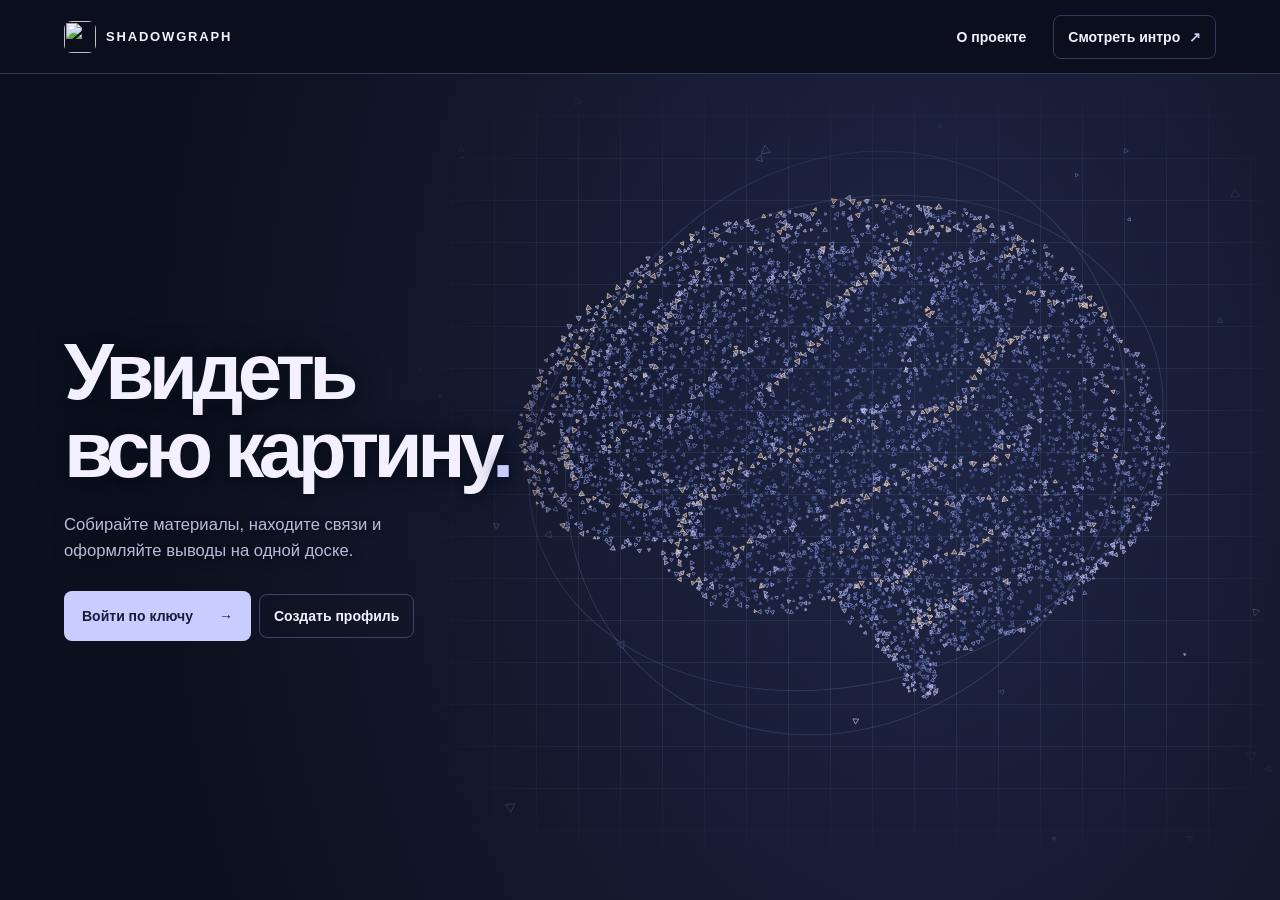
==== commit 9ea79473: "Redesign dashboard, key access and partner directory for 7.0.48" ====
--- a/public/workspace.html
+++ b/public/workspace.html
@@ -38,7 +38,7 @@
 
 .chatgpt-signin{display:block;margin:12px 0 22px;color:#111;font-size:12px;text-underline-offset:4px}
 
-</style><link rel="icon" type="image/svg+xml" sizes="any" href="../favicon.svg?v=5.9"><link rel="icon" type="image/png" sizes="32x32" href="../favicon-32.png?v=5.9"><link rel="icon" type="image/png" sizes="16x16" href="../favicon-16.png?v=5.9"><link rel="shortcut icon" href="../favicon.ico?v=5.9"><link rel="apple-touch-icon" sizes="180x180" href="../apple-touch-icon.png?v=5.9"><link rel="manifest" href="../site.webmanifest?v=5.9"><meta name="application-name" content="SHADOWGRAPH"><meta name="referrer" content="no-referrer"><meta http-equiv="Content-Security-Policy" content="default-src 'self' data: blob:; script-src 'self' 'sha256-LFvLm199ETZXxso813gzJF8dL8NgW44Hf4uBBxPW+Rg=' 'wasm-unsafe-eval'; style-src 'self' 'unsafe-inline'; img-src 'self' data: blob: https://tiles.openfreemap.org; media-src 'self' data: blob:; connect-src 'self' data: blob: https://tiles.openfreemap.org; worker-src 'self' blob:; object-src 'none'; base-uri 'self'; form-action 'self'; frame-src 'none'"><style>@font-face{font-family:Inter;src:url('./vendor/report/NotoSans-Regular.ttf') format('truetype');font-weight:100 500;font-display:swap}@font-face{font-family:Inter;src:url('./vendor/report/NotoSans-Bold.ttf') format('truetype');font-weight:600 900;font-display:swap}
+</style><link rel="icon" type="image/svg+xml" sizes="any" href="../favicon.svg?v=5.9"><link rel="icon" type="image/png" sizes="32x32" href="../favicon-32.png?v=5.9"><link rel="icon" type="image/png" sizes="16x16" href="../favicon-16.png?v=5.9"><link rel="shortcut icon" href="../favicon.ico?v=5.9"><link rel="apple-touch-icon" sizes="180x180" href="../apple-touch-icon.png?v=5.9"><link rel="manifest" href="../site.webmanifest?v=5.9"><meta name="application-name" content="SHADOWGRAPH"><meta name="referrer" content="no-referrer"><meta http-equiv="Content-Security-Policy" content="default-src 'self' data: blob:; script-src 'self' 'sha256-HS9eouWKlAqiGn/cYLKrz/Ty2934s7Z7rGY2xmNfv9c=' 'wasm-unsafe-eval'; style-src 'self' 'unsafe-inline'; img-src 'self' data: blob: https://tiles.openfreemap.org; media-src 'self' data: blob:; connect-src 'self' data: blob: https://tiles.openfreemap.org; worker-src 'self' blob:; object-src 'none'; base-uri 'self'; form-action 'self'; frame-src 'none'"><style>@font-face{font-family:Inter;src:url('./vendor/report/NotoSans-Regular.ttf') format('truetype');font-weight:100 500;font-display:swap}@font-face{font-family:Inter;src:url('./vendor/report/NotoSans-Bold.ttf') format('truetype');font-weight:600 900;font-display:swap}
 :root{--sg-accent67:#a995e8;--sg-bg67:#09090b;--sg-surface67:#111114;--sg-raised67:#17171c;--sg-border67:#2b2b32;--sg-text67:#eeedf2;--sg-muted67:#96949f}
 .app .label,.app .footer,.app .hint,.app .subbrand,.app .filechip,.app text.type{font-family:ui-monospace,Consolas,monospace!important}.app .top #logoutTop{display:none!important}
 body[data-theme67=graphite]{--sg-bg67:#151619;--sg-surface67:#1b1c20;--sg-raised67:#222329;--sg-border67:#35363e}
@@ -896,7 +896,7 @@
 .tourTop747{display:flex;justify-content:space-between;align-items:center;color:#ada4bb}.tour747 p{line-height:1.55}.tour747 progress{width:100%;height:6px;accent-color:#a896ef}
 .entry-explore747{display:flex;flex-wrap:wrap;align-items:center;gap:10px;margin-top:20px}.entry-explore747 a{color:var(--entry-accent);text-decoration:underline;text-underline-offset:4px}
 @media(max-width:700px){.dash747{grid-template-columns:1fr}.tabs747 button{min-height:40px}}
-</style></head><body><style>#boot699{position:fixed;inset:0;z-index:12000;background:#080809;color:#ededf0;font:14px system-ui,sans-serif;display:grid;place-items:center;padding:28px}#boot699[hidden]{display:none}#boot699 [hidden]{display:none!important}#boot699 .boot-box699{width:min(420px,100%)}#boot699 .boot-mark699{font-size:28px;font-weight:750;letter-spacing:-1px;border:1px solid #303036;border-radius:12px;display:grid;place-items:center;width:64px;height:64px;margin-bottom:30px;background:#101013}#boot699 h1{font-size:24px;line-height:1.3;margin:0 0 12px}#boot699 p{color:#9d9da7;line-height:1.6;margin:0}#boot699 .boot-progress699{display:flex;gap:6px;margin-top:26px}#boot699 .boot-progress699 i{width:6px;height:6px;border-radius:50%;background:#b5a0e7;animation:boot699 1.2s infinite}#boot699 .boot-progress699 i:nth-child(2){animation-delay:.2s}#boot699 .boot-progress699 i:nth-child(3){animation-delay:.4s}#bootRetry699{margin-top:24px;background:#eee;color:#111;border:0;padding:12px 18px;border-radius:7px;font:inherit}@keyframes boot699{50%{opacity:.25}}@media(prefers-reduced-motion:reduce){#boot699 .boot-progress699 i{animation:none}}</style><section id="boot699" role="status" aria-live="polite"><div class="boot-box699"><div class="boot-mark699" aria-hidden="true">SG</div><h1>Открываем SHADOWGRAPH</h1><p>Подготавливаем локальное пространство…</p><div class="boot-progress699" aria-hidden="true"><i></i><i></i><i></i></div><button id="bootRetry699" hidden>Обновить страницу</button></div></section><div class="app"><header class="top"><div class="logo"><div class="mark">⌘</div><div><div class="brand">SHADOWGRAPH</div><div class="subbrand">VISUAL INTELLIGENCE SYSTEM</div></div></div><div class="topmid"><span class="crumb">WORKSPACE /</span><span class="casename" id="caseTitle">CASE 001 — New investigation</span></div><div class="topright"><span class="tag live">● LOCAL / PRIVATE</span><button class="btn" id="exportBtn">↧ Экспорт</button><button class="btn primary" id="uploadTop">＋ Импорт файлов</button></div></header>
+</style><link rel="stylesheet" href="./portal748.css"></head><body><style>#boot699{position:fixed;inset:0;z-index:12000;background:#080809;color:#ededf0;font:14px system-ui,sans-serif;display:grid;place-items:center;padding:28px}#boot699[hidden]{display:none}#boot699 [hidden]{display:none!important}#boot699 .boot-box699{width:min(420px,100%)}#boot699 .boot-mark699{font-size:28px;font-weight:750;letter-spacing:-1px;border:1px solid #303036;border-radius:12px;display:grid;place-items:center;width:64px;height:64px;margin-bottom:30px;background:#101013}#boot699 h1{font-size:24px;line-height:1.3;margin:0 0 12px}#boot699 p{color:#9d9da7;line-height:1.6;margin:0}#boot699 .boot-progress699{display:flex;gap:6px;margin-top:26px}#boot699 .boot-progress699 i{width:6px;height:6px;border-radius:50%;background:#b5a0e7;animation:boot699 1.2s infinite}#boot699 .boot-progress699 i:nth-child(2){animation-delay:.2s}#boot699 .boot-progress699 i:nth-child(3){animation-delay:.4s}#bootRetry699{margin-top:24px;background:#eee;color:#111;border:0;padding:12px 18px;border-radius:7px;font:inherit}@keyframes boot699{50%{opacity:.25}}@media(prefers-reduced-motion:reduce){#boot699 .boot-progress699 i{animation:none}}</style><section id="boot699" role="status" aria-live="polite"><div class="boot-box699"><div class="boot-mark699" aria-hidden="true">SG</div><h1>Открываем SHADOWGRAPH</h1><p>Подготавливаем локальное пространство…</p><div class="boot-progress699" aria-hidden="true"><i></i><i></i><i></i></div><button id="bootRetry699" hidden>Обновить страницу</button></div></section><div class="app"><header class="top"><div class="logo"><div class="mark">⌘</div><div><div class="brand">SHADOWGRAPH</div><div class="subbrand">VISUAL INTELLIGENCE SYSTEM</div></div></div><div class="topmid"><span class="crumb">WORKSPACE /</span><span class="casename" id="caseTitle">CASE 001 — New investigation</span></div><div class="topright"><span class="tag live">● LOCAL / PRIVATE</span><button class="btn" id="exportBtn">↧ Экспорт</button><button class="btn primary" id="uploadTop">＋ Импорт файлов</button></div></header>
 <aside class="sidebar"><section class="section"><div class="label">ACTIVE INVESTIGATION <button class="btn ghost" id="caseSwitch" title="Сменить проект">⌄</button></div><button class="case-item" id="caseCard"><strong id="sideTitle">New investigation</strong><span class="muted" id="caseDate">Локальный проект</span></button><button class="sideact" id="newCase">＋ Создать расследование</button></section><section class="section"><div class="label">WORKSPACE TOOLS</div><button class="sideact active" id="sideGraph"><span class="ico">◇</span>Карта связей</button><button class="sideact" id="sideUpload"><span class="ico">⇧</span>Импорт материалов</button><button class="sideact" id="sideAdd"><span class="ico">⊕</span>Добавить сущность</button><button class="sideact" id="sideConnect"><span class="ico">⌁</span>Связать узлы</button><button class="sideact" id="sideLayout"><span class="ico">◎</span>Авторасстановка</button></section><section class="section"><div class="label">CASE STATISTICS</div><div class="statgrid"><div class="stat"><b id="nodeCount">0</b><span>ENTITIES</span></div><div class="stat"><b id="edgeCount">0</b><span>LINKS</span></div><div class="stat"><b id="fileCount">0</b><span>FILES</span></div><div class="stat"><b id="imageCount">0</b><span>IMAGES</span></div></div></section><section class="section"><div class="label">CASE FILES</div><div id="fileList" class="filelist"><div class="muted">Файлов пока нет</div></div></section><section class="section"><div class="label">PRIVACY MODE</div><p class="footnote">Без искусственного интеллекта. Файлы и расследования сохраняются на этом устройстве в хранилище браузера. Не загружайте чужие чувствительные данные без разрешения.</p></section></aside>
 <main class="workspace" id="workspace"><div class="gridbg"></div><div class="canvasbar"><div class="toolbar"><button class="tool active" data-mode="select" title="Выбор / перемещение">↖ Выбор</button><button class="tool" data-mode="connect" title="Выберите два узла">⌁ Связь</button><button class="tool" id="addTool">＋ Узел</button><button class="tool" id="fitTool">⤢ Вписать</button></div><div class="toolbar"><span class="tag" id="graphStatus">GRAPH ENGINE READY</span></div></div><div class="canvas" id="canvas"><svg id="graph" xmlns="http://www.w3.org/2000/svg"><g id="viewport"><g id="edgesLayer"></g><g id="nodesLayer"></g></g></svg></div><div class="emptyhint" id="emptyHint"><strong>Начните своё расследование</strong><p>Импортируйте файлы или добавьте первый узел.<br>Связи появятся автоматически по совпадающим данным.</p></div><div class="bottomtools"><div class="hint" id="canvasHint">ПРОБЕЛ + ПЕРЕТАСКИВАНИЕ · ЗУМ КОЛЁСИКОМ · УЗЛЫ ПЕРЕМЕЩАЮТСЯ</div><div class="toolbar"><button class="tool" id="zoomOut">−</button><span class="tool" id="zoomLabel">100%</span><button class="tool" id="zoomIn">＋</button></div></div></main>
 <aside class="inspector" id="inspector"><div class="inshead"><div class="label">OBJECT INSPECTOR <button class="btn ghost" id="closeInspector">×</button></div><h2 class="inspecttitle" id="inspectHead">Обзор расследования</h2><div class="muted" id="inspectSub">Выберите узел или связь на карте</div></div><div class="insbody" id="inspectBody"><div class="label">GET STARTED</div><p class="footnote">Загрузите изображения, TXT, JSON или CSV. Система найдёт URL, email, никнеймы и координаты по формальным правилам, а затем отобразит связи с исходными файлами.</p><button class="btn primary" id="inspectUpload">＋ Добавить файлы</button><div class="divider"></div><div class="label">SUPPORTED INPUT</div><div class="filechip">TXT · CSV · JSON · JPG · PNG · WEBP</div><p class="footnote">PDF, DOCX и другие файлы можно прикрепить как материалы; извлечение текста из них пока не выполняется.</p></div></aside><footer class="footer"><span><span class="dot"></span>SHADOWGRAPH ENGINE v1.0 · NO AI</span><span id="saveState">LOCAL STORAGE READY</span></footer></div>
@@ -2457,8 +2457,8 @@
     '<button type="button" id="accessLogin"'+(registration?'':' aria-current="page"')+'>Вход</button>'+
     '<button type="button" id="accessRegister"'+(registration?' aria-current="page"':'')+'>Регистрация</button></nav>'+
     '<h1 id="loginTitle738" tabindex="-1">'+(registration?'Создать профиль':'Войти по ключу')+'</h1>'+
-    (registration?'<p class="login-desc738">Выберите ник. Если у вас уже есть ключ, его можно использовать здесь.</p>':'<p class="login-desc738">Введите ключ из сохранённого файла или менеджера паролей.</p>')+
-    '<form id="keyForm">'+(registration?'<label for="accessName">Ник</label><input id="accessName" required maxlength="32" autocomplete="username" placeholder="Ваш ник">':'')+
+    (registration?'<p class="login-desc738">Выберите ник длиной от 3 до 32 символов. Можно использовать буквы, цифры, точку, дефис и подчёркивание.</p>':'<p class="login-desc738">Введите ключ из сохранённого файла или менеджера паролей.</p>')+
+    '<form id="keyForm">'+(registration?'<label for="accessName">Ник</label><input id="accessName" required minlength="3" maxlength="32" autocomplete="username" placeholder="Ваш ник">':'')+
     '<div class="login-key-label738"><label for="'+keyId+'">'+(registration?'Существующий ключ <span>(по желанию)</span>':'Ключ доступа')+'</label>'+
     '<button type="button" id="pasteKey738">Вставить</button></div>'+
     '<div class="login-key738"><input id="'+keyId+'" type="password" autocomplete="off" autocapitalize="none" spellcheck="false" placeholder="SG1-… или SGM-…" aria-describedby="keyStatus738 accessError" '+(registration?'':'required')+'>'+
@@ -2577,7 +2577,7 @@
 keyCreatedScreen=function(data){localCreatedBase(data);$('.key-created .access-kicker').textContent='КЛЮЧ ЛОКАЛЬНОГО ПРОФИЛЯ';$('.key-created p').textContent='Сохраните ключ: он нужен для расшифровки проектов. На сервер он не отправляется. Без него восстановить зашифрованные данные нельзя.';$('#enterWithNewKey').onclick=async()=>{const button=$('#enterWithNewKey');button.disabled=true;try{await enterWorkspace(data.account,data.vaultKey);try{await Owner67.authorize68(data.key)}catch{} }catch(error){if($('#enterKeyError'))$('#enterKeyError').textContent=error.message;if($('#enterWithNewKey'))$('#enterWithNewKey').disabled=false}}};
 startExperience=async function(start){workspaceStarter=start;$('.app').classList.add('entry-locked');$('.app').inert=true;loginScreen()};
 accountButton.onclick=()=>{modal(`<h2>${esc(signedAccount?.name||'Локальный профиль')}</h2><p>Этот профиль и его проекты находятся в текущем браузере. Проекты защищены шифрованием AES-GCM по вашему личному ключу. Ник уникален только среди профилей этого браузера.</p><div class="modalactions"><button class="btn" id="closeAccount">Закрыть</button><button class="btn" id="logoutAccount">Выйти из профиля</button></div>`);$('#closeAccount').onclick=closeModal;$('#logoutAccount').onclick=signOutAccount};
-$('.footer span').innerHTML='<span class="dot"></span>SHADOWGRAPH 7.0.47 · ЛОКАЛЬНЫЕ ЗАШИФРОВАННЫЕ ПРОФИЛИ';
+$('.footer span').innerHTML='<span class="dot"></span>SHADOWGRAPH 7.0.48 · ЛОКАЛЬНЫЕ ЗАШИФРОВАННЫЕ ПРОФИЛИ';
 
 // Conservative identity matching; source evidence is retained on every match.
 applyAnalysis=function(file,origin,result){
@@ -2782,11 +2782,11 @@
 
 const normalizeBefore57=Analyzer.analyze;Analyzer.analyze=function(text,options={}){const original=String(text||''),changed=new Map;let normalized=original;if(!/\.(?:json|jsonl|ndjson|csv|tsv)$/i.test(options.name||''))normalized=original.split(/\r?\n/).map((line,i)=>{const m=line.match(/^(\s*(?:[-*•]\s*)?)([^:=—–]{1,45})\s+[—–-]\s+(.+)$/);if(m&&Analyzer.fieldType(m[2].trim())){changed.set(i+1,line);return m[1]+m[2].trim()+': '+m[3]}return line}).join('\n');const result=normalizeBefore57(normalized,options);for(const entity of result.entities)for(const ev of entity.evidence||[]){const m=ev.path?.match(/(?:^|, )строка (\d+)/);if(m&&changed.has(+m[1]))ev.originalLine=changed.get(+m[1])}return result};const evidenceOriginal57=evidenceHtml52;evidenceHtml52=function(ev){return evidenceOriginal57(ev)+(ev.originalLine?'<p class="footnote">Исходная строка: '+esc(ev.originalLine)+'</p>':'')};
 
-generateReport=async function(includeEvidence){const project=structuredClone(current),created=new Date();reportCancelled=false;modal('<h2>Создаю отчёт SHADOWGRAPH</h2><p id="reportProgress">Подготовка графа и оформления…</p><button class="btn" id="stopReport">Отмена</button>');$('#stopReport').onclick=()=>{reportCancelled=true;$('#stopReport').disabled=true};const progress=async value=>{if(reportCancelled)throw Error('Создание отчёта отменено');if($('#reportProgress'))$('#reportProgress').textContent=value;await new Promise(r=>setTimeout(r,0))};try{const [JsPDF,normal,bold,graph]=await Promise.all([loadReportLibrary(),fontData('./vendor/report/NotoSans-Regular.ttf'),fontData('./vendor/report/NotoSans-Bold.ttf'),graphReportImage()]),doc=new JsPDF({unit:'mm',format:'a4',compress:true,putOnlyUsedFonts:true});doc.addFileToVFS('NotoSans-Regular.ttf',normal);doc.addFont('NotoSans-Regular.ttf','NotoSans','normal');doc.addFileToVFS('NotoSans-Bold.ttf',bold);doc.addFont('NotoSans-Bold.ttf','NotoSans','bold');doc.setFont('NotoSans','normal');doc.setProperties({title:'SHADOWGRAPH - '+project.name,creator:'SHADOWGRAPH 7.0.47',author:'SHADOWGRAPH',subject:'Граф, источники и проверка сведений'});
+generateReport=async function(includeEvidence){const project=structuredClone(current),created=new Date();reportCancelled=false;modal('<h2>Создаю отчёт SHADOWGRAPH</h2><p id="reportProgress">Подготовка графа и оформления…</p><button class="btn" id="stopReport">Отмена</button>');$('#stopReport').onclick=()=>{reportCancelled=true;$('#stopReport').disabled=true};const progress=async value=>{if(reportCancelled)throw Error('Создание отчёта отменено');if($('#reportProgress'))$('#reportProgress').textContent=value;await new Promise(r=>setTimeout(r,0))};try{const [JsPDF,normal,bold,graph]=await Promise.all([loadReportLibrary(),fontData('./vendor/report/NotoSans-Regular.ttf'),fontData('./vendor/report/NotoSans-Bold.ttf'),graphReportImage()]),doc=new JsPDF({unit:'mm',format:'a4',compress:true,putOnlyUsedFonts:true});doc.addFileToVFS('NotoSans-Regular.ttf',normal);doc.addFont('NotoSans-Regular.ttf','NotoSans','normal');doc.addFileToVFS('NotoSans-Bold.ttf',bold);doc.addFont('NotoSans-Bold.ttf','NotoSans','bold');doc.setFont('NotoSans','normal');doc.setProperties({title:'SHADOWGRAPH - '+project.name,creator:'SHADOWGRAPH 7.0.48',author:'SHADOWGRAPH',subject:'Граф, источники и проверка сведений'});
  const ink='#172033',muted='#657087',violet='#8259ca',margin=18,width=174;let y=25,section='Обзор';const pageSections=new Map([[1,'Обложка']]);function next(label=section,orientation='portrait'){doc.addPage('a4',orientation);section=label;pageSections.set(doc.getNumberOfPages(),label);y=28}function ensure(h=12){if(y+h>274)next()}function text(value,size=9,tone=ink,bold=false){doc.setFont('NotoSans',bold?'bold':'normal');doc.setFontSize(size);doc.setTextColor(tone);const lines=doc.splitTextToSize(String(value||''),width);for(const line of lines){ensure(size*.48+1);doc.text(line,margin,y);y+=size*.48}y+=2.2}function heading(number,title){ensure(28);doc.setDrawColor('#dce0e9');doc.line(margin,y,192,y);y+=9;text(number+' / '+title,16,ink,true);y+=3}function small(value){text(value,8,muted)}const sourceName=id=>project.files.find(f=>f.id===id)?.name||'Источник не указан',review=v=>reviewNames[v||'unreviewed']||reviewNames.unreviewed,numbers=new Map(project.nodes.map((n,i)=>[n.id,i+1]));
  // Dark title page with a restrained graph motif.
  doc.setFillColor('#080b12');doc.rect(0,0,210,297,'F');doc.setFillColor(violet);doc.rect(18,22,14,2,'F');doc.setTextColor('#f0edf9');doc.setFont('NotoSans','bold');doc.setFontSize(24);doc.text('SHADOWGRAPH',18,46);doc.setFont('NotoSans','normal');doc.setFontSize(9);doc.setTextColor('#a69fba');doc.text('INVESTIGATION REPORT / 5.7',18,57);doc.setDrawColor('#40314e');for(const [a,b,c,d]of [[130,32,180,70],[180,70,152,103],[152,103,130,32]])doc.line(a,b,c,d);doc.setFillColor('#b69bea');for(const [a,b,r]of [[130,32,2],[180,70,3],[152,103,2]])doc.circle(a,b,r,'F');y=116;text('ОТЧЁТ ПО РАССЛЕДОВАНИЮ',9,'#a99abf');text(project.name,23,'#ffffff',true);y=Math.max(y+10,164);small('Сформирован: '+created.toLocaleString('ru-RU'));const stats=[['ОБЪЕКТЫ',project.nodes.length],['СВЯЗИ',project.edges.length],['ИСТОЧНИКИ',project.files.length]];for(const [i,[label,count]]of stats.entries()){const x=18+i*60;doc.setFillColor('#141824');doc.roundedRect(x,191,54,33,3,3,'F');doc.setTextColor('#eee9f9');doc.setFont('NotoSans','bold');doc.setFontSize(21);doc.text(String(count),x+6,207);doc.setFont('NotoSans','normal');doc.setFontSize(7);doc.setTextColor('#9f98ae');doc.text(label,x+6,216)}y=248;text('Материалы, связи и основания для проверки.',10,'#c8c1d7');text('Автоматические находки отражают содержание источников. Они не подтверждают истинность сведений или принадлежность контактов.',8,'#9a94a8');
- await progress('Собираю обзор…');next('Обзор исследования');heading('01','Обзор исследования');text(project.name,13,ink,true);small('Версия отчёта: SHADOWGRAPH 7.0.47 · '+created.toLocaleDateString('ru-RU'));text('Состав отчёта',11,ink,true);for(const value of ['Обзор, статусы проверки и состав материалов','Граф в выбранном режиме отображения','Реестр источников с номерами S1, S2…','Карточки объектов N1, N2… и фрагменты доказательств','Связи с источниками и причинами обнаружения'])text(value,9);y+=5;text('Статусы объектов',12,ink,true);const reviewColors={confirmed:'#2c8b70',doubtful:'#bb872f',error:'#b85865',unreviewed:'#8c80a5'};for(const [key,label]of Object.entries(reviewNames)){ensure(15);const count=project.nodes.filter(n=>(n.review||'unreviewed')===key).length;doc.setFillColor('#f0f1f6');doc.roundedRect(18,y-3,174,11,2,2,'F');doc.setFillColor(reviewColors[key]);doc.rect(18,y-3,Math.max(1,Math.min(174,174*count/Math.max(1,project.nodes.length))),1.1,'F');doc.setFontSize(9);doc.setTextColor(ink);doc.text(label,23,y+4);doc.text(String(count),186,y+4,{align:'right'});y+=16}y+=4;text('Как интерпретировать данные',12,ink,true);text('Статусы назначает пользователь. Упоминание в одном профиле не доказывает владение контактом, а совпадение ФИО или адреса не устанавливает личность. Отрицания и исторические сведения необходимо проверять с учётом периода.',9);small('Изображение графа отражает текущие фильтры и режим; реестры ниже содержат весь проект. Перед передачей отчёта проверьте персональные сведения и содержание источников.');
+ await progress('Собираю обзор…');next('Обзор исследования');heading('01','Обзор исследования');text(project.name,13,ink,true);small('Версия отчёта: SHADOWGRAPH 7.0.48 · '+created.toLocaleDateString('ru-RU'));text('Состав отчёта',11,ink,true);for(const value of ['Обзор, статусы проверки и состав материалов','Граф в выбранном режиме отображения','Реестр источников с номерами S1, S2…','Карточки объектов N1, N2… и фрагменты доказательств','Связи с источниками и причинами обнаружения'])text(value,9);y+=5;text('Статусы объектов',12,ink,true);const reviewColors={confirmed:'#2c8b70',doubtful:'#bb872f',error:'#b85865',unreviewed:'#8c80a5'};for(const [key,label]of Object.entries(reviewNames)){ensure(15);const count=project.nodes.filter(n=>(n.review||'unreviewed')===key).length;doc.setFillColor('#f0f1f6');doc.roundedRect(18,y-3,174,11,2,2,'F');doc.setFillColor(reviewColors[key]);doc.rect(18,y-3,Math.max(1,Math.min(174,174*count/Math.max(1,project.nodes.length))),1.1,'F');doc.setFontSize(9);doc.setTextColor(ink);doc.text(label,23,y+4);doc.text(String(count),186,y+4,{align:'right'});y+=16}y+=4;text('Как интерпретировать данные',12,ink,true);text('Статусы назначает пользователь. Упоминание в одном профиле не доказывает владение контактом, а совпадение ФИО или адреса не устанавливает личность. Отрицания и исторические сведения необходимо проверять с учётом периода.',9);small('Изображение графа отражает текущие фильтры и режим; реестры ниже содержат весь проект. Перед передачей отчёта проверьте персональные сведения и содержание источников.');
  next('Карта связей','landscape');doc.setFont('NotoSans','bold');doc.setFontSize(19);doc.setTextColor(ink);doc.text('02 / Карта связей',18,24);doc.setFont('NotoSans','normal');doc.setFontSize(8);doc.setTextColor(muted);doc.text('Выбранное представление: '+(project.graphView==='network'?'круглая сеть':'карточки')+'. Для большой схемы используйте также интерактивный проект.',18,32);doc.setFillColor('#0b0e16');doc.roundedRect(18,42,261,145,3,3,'F');const scale=Math.min(253/graph.width,137/graph.height),iw=graph.width*scale,ih=graph.height*scale;doc.addImage(graph.data,'PNG',22+(253-iw)/2,46+(137-ih)/2,iw,ih,undefined,'FAST');
  next('Источники');heading('03','Реестр источников');if(!project.files.length)small('Прикреплённых файлов нет.');for(const [i,file]of project.files.entries()){await progress('Источники: '+(i+1)+' / '+project.files.length);ensure(30);doc.setFillColor(violet);doc.rect(15,y-3,1,10,'F');text('S'+(i+1)+'  '+file.name,11,ink,true);small(formatBytes(file.size||0)+' · '+(file.type||'Тип не указан'));small('Анализ: '+({completed:'выполнен',disabled:'выключен',unsupported:'без извлечения текста'}[file.analysis]||'не указан')+(file.ocr?' · OCR: '+file.ocr.pages.length+' стр.':''));if(file.added)small('Добавлен: '+new Date(file.added).toLocaleString('ru-RU'));y+=3}
  next('Объекты и находки');heading('04','Объекты и находки');for(const [i,node]of project.nodes.entries()){if(i%12===0)await progress('Объекты: '+(i+1)+' / '+project.nodes.length);ensure(34);doc.setDrawColor('#e0e3eb');doc.line(18,y-4,192,y-4);const accent=/^#[a-f\d]{6}$/i.test(node.color||'')?node.color:violet;doc.setFillColor(accent);doc.rect(15,y-3,1,7,'F');text('N'+(i+1)+'  '+node.label,11,ink,true);const mail=node.type==='email'?ServiceIdentity.mail(node.label):null,social=ServiceIdentity.social(node);small((types[node.type]?.[0]||node.type)+' · '+review(node.review)+(social?' · '+social.label:'')+(mail?' · '+(mail.provider||mail.domain):''));if(node.detail)text(node.detail,9);const sources=[...new Set([node.fileId,...(node.evidence||[]).map(e=>e.fileId)].filter(Boolean))];if(sources.length)small('Материалы: '+sources.map(id=>'S'+(project.files.findIndex(f=>f.id===id)+1)+' '+sourceName(id)).join('; '));if(includeEvidence)for(const ev of (node.evidence||[]).slice(0,3)){ensure(23);small((ev.path||'Фрагмент')+' · '+(ev.rule||'Правило не записано'));text('«'+String(ev.snippet||'').slice(0,360)+'»',8,'#48556b');if(ev.assertion)small(assertionNames52[ev.assertion]||'Требует проверки');if(ev.addressRoles)small('Назначение адреса: '+ev.addressRoles.join(', '));if(ev.ocrMatch?.available&&Number.isFinite(ev.ocrMatch.confidence))small('Минимальная уверенность слов OCR: '+Math.round(ev.ocrMatch.confidence)+'%')}y+=5}
@@ -7817,7 +7817,7 @@
       doc.setProperties({
         title: "SHADOWGRAPH - " + project.name,
         subject: "Карта, источники и основания связей",
-        creator: "SHADOWGRAPH 7.0.47",
+        creator: "SHADOWGRAPH 7.0.48",
         author: "SHADOWGRAPH",
       });
       const {ink,muted,line,accent:blue,paper}=palette745,
@@ -8438,7 +8438,7 @@
 
 const Policy67=(()=>{
  const content={rules:['Правила использования','Используйте материалы, с которыми у вас есть право работать. Не применяйте SHADOWGRAPH для преследования, угроз или распространения чужих личных сведений.','Автоматическая находка - предложение для проверки. Сверяйте источник, дату, отрицания и контекст; совпадение имени или контакта не подтверждает личность.','Перед передачей отчётов и проектов проверяйте, какие сведения включены. Экспорт JSON и PDF сохраняется обычными незашифрованными файлами.','Сохраняйте резервные копии. Удаление данных браузера или потеря ключа может сделать проекты недоступными.'],privacy:['Конфиденциальность','Локальные профили и проекты находятся на вашем устройстве. Материалы анализируются в браузере; приложение не отправляет их на сервер анализа.','Онлайн-карта подключается только по вашей кнопке. OpenFreeMap получает запросы тайлов выбранной области и обычные сетевые данные соединения. Файлы проекта и ключ профиля не отправляются. Сохранённый снимок и координаты входят в экспорт проекта.', 'Проекты, описание профиля, аватар и настройки защищены AES-GCM по ключу профиля. Ник и дата регистрации находятся в локальном индексе профилей.','Необязательные счётчики активности и присутствия находятся в этом браузере. В них нет содержимого проектов, имён, IP-адресов или контактов. Их можно отключить в настройках и сбросить в панели владельца.','Хостинг GitHub Pages отдельно сохраняет IP-адреса посетителей для безопасности. Это поведение хостинга, которое приложение не может отключить.','Публичного каталога профилей и страницы владельца нет. Токен владельца открывает локальное меню статистики; он не является ключом расшифровки других профилей.'],storage:['Данные и доступ','Ник уникален среди локальных профилей этого браузера. На другом устройстве список профилей и статистика независимы. Общих аккаунтов и серверных ролей в этой версии нет.','Ваш личный ключ заменяет пароль и нужен для расшифровки. Восстановления через почту или выдуманную seed-фразу нет. Сохраните выданный ключ отдельно.','Проекты можно перенести через экспорт и импорт. Сохраняйте выгрузки в безопасном месте: JSON, PDF и изображения могут содержать все сведения проекта.','Локальная панель владельца не является защищённой серверной админкой. Человек, управляющий браузером и кодом, может изменить её интерфейс и счётчики. Шифрование проектов остаётся привязано к отдельным ключам.','Абсолютная анонимность владельца не гарантируется. Адрес GitHub Pages, репозиторий, история коммитов и сведения домена могут раскрывать аккаунт или другие данные независимо от приложения.']};
- function html(tab='rules'){if(tab==='agreement')return '<section class="sg-agreement712"><span>SHADOWGRAPH / ДОКУМЕНТЫ</span><h2>Договор</h2><p>Условия использования, правила работы с материалами, ответственность за действия в проектах и сведения о хранении данных.</p><div class="sg-agreement-actions712"><a class="btn primary" href="./agreement.pdf" target="_blank" rel="noopener">Открыть PDF</a><a class="btn" href="./agreement.pdf" download="SHADOWGRAPH-Договор.pdf">Скачать PDF</a></div><small>Редакция 02 от 18.11.2026 · Создатель сайта: @auedurov</small></section>';const c=content[tab]||content.rules;return'<div class="sg-policy67"><h2>'+esc(c[0])+'</h2>'+c.slice(1).map(p=>'<p>'+esc(p)+'</p>').join('')+'<p class="sg-muted67">Локальная версия SHADOWGRAPH 7.0.47.</p>'+(tab==='privacy'?'<a href="https://docs.github.com/en/pages/getting-started-with-github-pages/what-is-github-pages#data-collection" target="_blank" rel="noopener noreferrer">Документация GitHub Pages о данных хостинга ↗</a>':'')+'</div>'}
+ function html(tab='rules'){if(tab==='agreement')return '<section class="sg-agreement712"><span>SHADOWGRAPH / ДОКУМЕНТЫ</span><h2>Договор</h2><p>Условия использования, правила работы с материалами, ответственность за действия в проектах и сведения о хранении данных.</p><div class="sg-agreement-actions712"><a class="btn primary" href="./agreement.pdf" target="_blank" rel="noopener">Открыть PDF</a><a class="btn" href="./agreement.pdf" download="SHADOWGRAPH-Договор.pdf">Скачать PDF</a></div><small>Редакция 02 от 18.11.2026 · Создатель сайта: @auedurov</small></section>';const c=content[tab]||content.rules;return'<div class="sg-policy67"><h2>'+esc(c[0])+'</h2>'+c.slice(1).map(p=>'<p>'+esc(p)+'</p>').join('')+'<p class="sg-muted67">Локальная версия SHADOWGRAPH 7.0.48.</p>'+(tab==='privacy'?'<a href="https://docs.github.com/en/pages/getting-started-with-github-pages/what-is-github-pages#data-collection" target="_blank" rel="noopener noreferrer">Документация GitHub Pages о данных хостинга ↗</a>':'')+'</div>'}
  function open(tab='rules'){Settings67.open('policy',tab)}return{html,open};
 })();
 const Settings67=(()=>{
@@ -8451,7 +8451,7 @@
  if(currentTab==='appearance')return'<h2>'+tr('Оформление','Appearance')+'</h2><div class="sg-theme-options67 theme-grid736">'+Themes736.map(([id,ru,en,base,surface,accent])=>'<button class="sg-theme67 '+(p.theme===id?'active':'')+'" data-theme67="'+id+'" aria-pressed="'+(p.theme===id)+'"><i style="background:linear-gradient(125deg,'+base+' 39%,'+surface+' 40% 80%,'+accent+' 81%)"></i><b>'+tr(ru,en)+'</b></button>').join('')+'</div><div class="sg-setting67"><span><b>'+tr('Акцент меню','Menu accent')+'</b><small>'+tr('Цвета данных графа настраиваются отдельно','Graph colors are configured separately')+'</small></span><div class="sg-accents67">'+['#a995e8','#7eacd1','#82b8a0','#d4b17d','#e1e1e5'].map(c=>'<button aria-label="'+c+'" data-accent67="'+c+'" style="background:'+c+'" class="'+(c===p.accent?'active':'')+'"></button>').join('')+'</div></div>'+toggle('petEnabled67',tr('Питомец Эхо','Echo mascot'),p.pet,tr('Встречает на пустой доске и главной странице','Greets you on the home page and empty boards'))+toggle('reduceMotion67',tr('Уменьшить движение','Reduce motion'),p.reduceMotion,tr('Отключает покачивание питомца и анимацию масштаба','Disables mascot motion and zoom animation'))+'<div class="sg-setting67"><span><b>'+tr('Язык меню','Menu language')+'</b><small>'+tr('Главная и настройки; названия и материалы проектов не переводятся','Home and settings; project names and materials are not translated')+'</small></span><select class="input" id="menuLanguage67"><option value="ru" '+(p.language==='ru'?'selected':'')+'>Русский</option><option value="en" '+(p.language==='en'?'selected':'')+'>English</option></select></div>';
  if(currentTab==='notifications')return'<h2>'+tr('Уведомления','Notifications')+'</h2>'+toggle('notifications67',tr('Показывать уведомления о действиях','Show action notifications'),p.notifications,tr('Ошибки сохранения и доступа показываются всегда','Save and access errors are always shown'))+toggle('activity67',tr('Локальная статистика активности','Local activity statistics'),p.activity,tr('Только в этом браузере: открытия, создание, импорт и активные вкладки. Без названий и содержимого проектов.','Only in this browser: opens, creation, imports and active tabs. No project names or content.'))+'<p class="sg-muted67">'+tr('Приложение не запрашивает push-уведомления и не отправляет статистику в сеть.','The app does not request push notifications or send statistics over the network.')+'</p>';
  if(currentTab==='security')return'<h2>'+tr('Безопасность профиля','Profile security')+'</h2><div class="sg-surface67"><b>AES-GCM / 256</b><p>'+tr('Доступ к данным открывается вашим личным ключом. Токен владельца не заменяет этот ключ.','Your personal key unlocks your data. The owner token does not replace it.')+'</p></div><label class="sg-field67">'+tr('Автоблокировка при бездействии','Lock after inactivity')+'<select class="input" id="idleMinutes67">'+[[0,tr('Выключена','Disabled')],[5,'5 '+tr('минут','minutes')],[15,'15 '+tr('минут','minutes')],[30,'30 '+tr('минут','minutes')],[60,'60 '+tr('минут','minutes')]].map(([n,label])=>'<option value="'+n+'" '+(p.idleMinutes===n?'selected':'')+'>'+label+'</option>').join('')+'</select></label><p>'+tr('После блокировки потребуется ваш сохранённый ключ. Восстановления по почте или seed-фразы в локальной версии нет.','After locking, you will need your saved key. The local version has no email recovery or seed phrase.')+'</p><div class="sg-actions67"><button class="btn" id="lockProfile67">'+tr('Заблокировать сейчас','Lock now')+'</button><button class="btn" id="securityExport67">'+tr('Экспортировать проекты','Export projects')+'</button></div><hr><h3>'+tr('Текущее устройство','Current device')+'</h3><p>'+tr('Локальный браузер · активных вкладок','Local browser · active tabs')+': '+Activity67.summary().tabs+'</p><p class="sg-muted67">'+tr('Это не список устройств со всего сайта. Другие браузеры здесь не видны.','This is not a site-wide device list. Other browsers are not visible here.')+'</p>';
- if(currentTab==='device711')return Desk711.deviceHtml();if(currentTab==='storage')return'<h2>'+tr('Версия и хранилище','Version & storage')+'</h2><div class="sg-surface67"><span class="sg-kicker67">SHADOWGRAPH 7.0.47</span><h3>'+tr('Локальное пространство','Local workspace')+'</h3><p>'+tr('Без подписки и серверного аккаунта. Проекты сохраняются на устройстве.','No subscription or server account. Projects are saved on this device.')+'</p></div><p id="storageEstimate67">'+tr('Проверяю доступное место…','Checking available space…')+'</p><p class="sg-muted67">'+tr('Объём относится ко всему хранилищу сайта в этом браузере. Очистка данных браузера может удалить проекты.','Usage refers to this site’s storage in this browser. Clearing browser data can delete projects.')+'</p><div class="sg-actions67"><button class="btn" id="exportProfile67">'+tr('Экспорт проектов','Export projects')+'</button><button class="btn" id="importProfile67">'+tr('Импорт проектов','Import projects')+'</button><button class="btn" id="persistentStorage67">'+tr('Защитить от автоматической очистки','Request persistent storage')+'</button></div><p id="storageStatus67" class="sg-muted67"></p>';
+ if(currentTab==='device711')return Desk711.deviceHtml();if(currentTab==='storage')return'<h2>'+tr('Версия и хранилище','Version & storage')+'</h2><div class="sg-surface67"><span class="sg-kicker67">SHADOWGRAPH 7.0.48</span><h3>'+tr('Локальное пространство','Local workspace')+'</h3><p>'+tr('Без подписки и серверного аккаунта. Проекты сохраняются на устройстве.','No subscription or server account. Projects are saved on this device.')+'</p></div><p id="storageEstimate67">'+tr('Проверяю доступное место…','Checking available space…')+'</p><p class="sg-muted67">'+tr('Объём относится ко всему хранилищу сайта в этом браузере. Очистка данных браузера может удалить проекты.','Usage refers to this site’s storage in this browser. Clearing browser data can delete projects.')+'</p><div class="sg-actions67"><button class="btn" id="exportProfile67">'+tr('Экспорт проектов','Export projects')+'</button><button class="btn" id="importProfile67">'+tr('Импорт проектов','Import projects')+'</button><button class="btn" id="persistentStorage67">'+tr('Защитить от автоматической очистки','Request persistent storage')+'</button></div><p id="storageStatus67" class="sg-muted67"></p>';
  return'<div class="sg-policy-tabs67">'+[['rules','Правила'],['privacy','Конфиденциальность'],['storage','Данные и доступ'],['agreement','Договор']].map(([id,label])=>'<button class="btn '+(policyTab===id?'active':'')+'" data-policy67="'+id+'">'+label+'</button>').join('')+'</div>'+Policy67.html(policyTab)}
  function open(tab=currentTab,policy=policyTab){if(!signedAccount)return;currentTab=tabs.some(t=>t[0]===tab)?tab:'profile';policyTab=policy;avatarDraft=Profile67.prefs.avatar;modal('<h2 class="sg-settings-title67">'+tr('Настройки SHADOWGRAPH','SHADOWGRAPH settings')+'</h2><button class="sg-modal-close67" id="settingsClose67" aria-label="Закрыть">×</button><div class="sg-settings67"><aside><div class="sg-settings-person67">'+avatar()+'<b>'+esc(signedAccount.name)+'</b><small>'+tr('Локальный профиль','Local profile')+'</small></div><nav>'+tabs.map(([id,icon,ru,en])=>'<button data-settings67="'+id+'" class="'+(id===currentTab?'active':'')+'"><span>'+icon+'</span>'+tr(ru,en)+'</button>').join('')+'</nav></aside><main id="settingsBody67">'+body()+'</main></div><div class="sg-settings-footer67"><button class="btn" id="settingsDone67">'+tr('Готово','Done')+'</button></div>');$('#modalRoot .modal').classList.add('sg-settings-wrap67');$('#settingsClose67').onclick=$('#settingsDone67').onclick=closeModal;$$('[data-settings67]').forEach(b=>b.onclick=()=>open(b.dataset.settings67));bind()}
  function bind(){const save=async update=>{try{await Profile67.save(update)}catch(e){toast('Не удалось сохранить настройки: '+e.message)}};if(currentTab==='profile'){$('#profileAvatar67').onchange=async e=>{const f=e.target.files[0];if(!f)return;try{if(f.size>3*1024*1024||!/^image\/(png|jpeg|webp)$/.test(f.type))throw Error('PNG, JPG или WebP до 3 МБ');const bitmap=await createImageBitmap(f);try{const canvas=document.createElement('canvas');canvas.width=canvas.height=256;const c=canvas.getContext('2d'),side=Math.min(bitmap.width,bitmap.height);c.drawImage(bitmap,(bitmap.width-side)/2,(bitmap.height-side)/2,side,side,0,0,256,256);avatarDraft=canvas.toDataURL('image/png');const preview=$('.sg-profile-avatar710');if(preview)preview.innerHTML='<img class="sg-avatar67 large" src="'+avatarDraft+'" alt="Выбранный аватар">';$('#avatarStatus67').textContent=tr('Аватар выбран. Нажмите «Сохранить».','Avatar selected. Click Save.')}finally{bitmap.close()}}catch(error){$('#profileError67').textContent=error.message}};$('#removeAvatar67').onclick=()=>{avatarDraft='';const preview=$('.sg-profile-avatar710');if(preview)preview.innerHTML='<span class="sg-avatar67 large">'+esc((signedAccount?.name||'SG').slice(0,2).toUpperCase())+'</span>';$('#avatarStatus67').textContent=tr('Аватар будет удалён после сохранения.','Avatar will be removed after saving.')};$('#profileForm67').onsubmit=async e=>{e.preventDefault();const button=$('#profileSave67');button.disabled=true;try{await Profile67.rename($('#profileName67').value);await Profile67.save({bio:$('#profileBio67').value,avatar:avatarDraft});open('profile');toast(tr('Профиль сохранён','Profile saved'))}catch(error){if($('#profileError67'))$('#profileError67').textContent=error.message;if($('#profileSave67'))$('#profileSave67').disabled=false}}}
@@ -8636,7 +8636,7 @@
   const result708={data:canvas.toDataURL('image/png'),width:canvas.width,height:canvas.height};graphCache708.set(cacheKey708,result708);if(graphCache708.size>4)graphCache708.delete(graphCache708.keys().next().value);return result708
  }
  async function exportPdf(){if(writing||!editing)return;const c=normalize(structuredClone(editing));if(!c.title.trim()){status('Введите название кейса.',true);$('#caseFields708 [data-case-field708="title"]')?.focus();return}if(!c.sections.some(s=>s.on)){status('Выберите хотя бы один раздел.',true);return}if(c.projectId&&!project(c)){status('Связанный проект недоступен. Выберите другой проект.',true);return}writing=true;$('#caseExport708').disabled=true;status('Создаю PDF…');try{await save();const p=selectedData(c);await pdf(c,p);status('PDF создан. Черновик сохранён.')}catch(e){status('Не удалось создать PDF: '+e.message,true)}finally{writing=false;if($('#caseExport708'))$('#caseExport708').disabled=false}}
- async function pdf(c,p){const account708=signedAccount?.id;const [JsPDF,normal,bold]=await Promise.all([loadReportLibrary(),fontData('./vendor/report/NotoSans-Regular.ttf'),fontData('./vendor/report/NotoSans-Bold.ttf')]),doc=new JsPDF({unit:'mm',format:'a4',compress:true,putOnlyUsedFonts:true});doc.addFileToVFS('CaseRegular.ttf',normal);doc.addFont('CaseRegular.ttf','Case','normal');doc.addFileToVFS('CaseBold.ttf',bold);doc.addFont('CaseBold.ttf','Case','bold');doc.setProperties({title:safeText(c.title,c),author:safeText(c.author,c),creator:'SHADOWGRAPH 7.0.47',subject:'Исследовательский кейс'});
+ async function pdf(c,p){const account708=signedAccount?.id;const [JsPDF,normal,bold]=await Promise.all([loadReportLibrary(),fontData('./vendor/report/NotoSans-Regular.ttf'),fontData('./vendor/report/NotoSans-Bold.ttf')]),doc=new JsPDF({unit:'mm',format:'a4',compress:true,putOnlyUsedFonts:true});doc.addFileToVFS('CaseRegular.ttf',normal);doc.addFont('CaseRegular.ttf','Case','normal');doc.addFileToVFS('CaseBold.ttf',bold);doc.addFont('CaseBold.ttf','Case','bold');doc.setProperties({title:safeText(c.title,c),author:safeText(c.author,c),creator:'SHADOWGRAPH 7.0.48',subject:'Исследовательский кейс'});
   const ledger=c.style==='ledger',ink=ledger?palette745.ink:'#24232a',muted=ledger?palette745.muted:'#77717f',accent=ledger?palette745.accent:c.style==='dossier'?'#5d476d':'#746084',left=19,width=172,sectionPages720=new Map(),contents720=[],active=c.sections.filter(s=>s.on),sourceNo=new Map(p.files.map((f,i)=>[f.id,'S'+(i+1)]));let y=36,started=false,label='',part=0;
   const font=(size=9,strong=false,tone=ink)=>{doc.setFont('Case',strong?'bold':'normal');doc.setFontSize(size);doc.setTextColor(tone)};
   const lines=(s,size=9,strong=false,w=width)=>{font(size,strong);return doc.splitTextToSize(safeText(s,c),w)};
@@ -9346,16 +9346,16 @@
       '<div><h2>RosGuardian</h2><p>RosGuardian (Росгвардия) — Telegram-сообщество для обсуждения и анализа реальных событий. Команда стремится опираться на проверяемые факты и доказательства.</p>'+
       '<small>По правилам сообщества, вступая в канал, вы соглашаетесь с его условиями.</small></div>'+
       '<a class="btn" href="'+esc(base)+'" target="_blank" rel="noopener noreferrer">Открыть канал ↗</a></article>'+
-      '<h2 class="partner-work-title736">Из материалов сообщества</h2>'+
+      '<h2 class="partner-work-title736">Материалы сообщества</h2>'+
       '<div class="partner-stories736">'+
       '<a class="partner-story-link737" href="./partners/kaliningrad.html" target="_blank" rel="noopener noreferrer"><img src="./partners/kaliningrad736.webp" alt="" width="1000" height="612">'+
       '<span><h3>Сообщение о сиренах в Калининграде</h3><small>Публикация RosGuardian со снимком авиакарты и видео.</small><span class="read-story737">Открыть в новой вкладке ↗</span></span></a>'+
-      '<a class="partner-story-link737" href="./partners/telegram.html" target="_blank" rel="noopener noreferrer"><span class="partner-story-mark737" aria-hidden="true"><i></i><i></i><i></i><i></i><i></i></span>'+
+      '<a class="partner-story-link737" href="./partners/telegram.html" target="_blank" rel="noopener noreferrer"><span class="partner-story-mark737" aria-hidden="true"></span>'+
       '<span><h3>Обсуждение конфликта в Telegram</h3><small>Краткий обзор авторского комментария сообщества.</small><span class="read-story737">Открыть в новой вкладке ↗</span></span></a></div>'+
 
-      '<h2 class="partner-work-title736">Работы RosGuardian</h2><div class="partner-works736">'+posts.filter(id=>Number.isSafeInteger(id)&&id>0).map((id,index)=>
+      '<h2 class="partner-work-title736">Публикации в Telegram</h2><div class="partner-works736">'+posts.filter(id=>Number.isSafeInteger(id)&&id>0).map((id,index)=>
         '<a class="partner-work736" data-flavor="'+index+'" href="'+esc(base+'/'+id)+'" target="_blank" rel="noopener noreferrer">'+
-        '<span class="partner-paper736" aria-hidden="true"></span><div><small>RosGuardian · Telegram</small><h3>Публикация № '+id+'</h3><span>Читать в Telegram ↗</span></div></a>').join('')+
+        '<div><small>RosGuardian</small><h3>Публикация № '+id+'</h3><span>Читать в Telegram ↗</span></div></a>').join('')+
       '</div></section>';
   }
   return{html};
@@ -9485,7 +9485,14 @@
    let angle=0;
    const segments=rows.map(([,n],i)=>{const start=angle;angle+=360*n/totals[0];return colors[i]+' '+start+'deg '+angle+'deg'});
    const tabs=[tr('Карточки','Cards'),tr('Связи','Links'),tr('Файлы','Files'),tr('Пометки','Annotations')];
-   return '<section class="dash747"><article><h2>'+tr('Счётчик','Counter')+'</h2><strong id="counter747" aria-live="polite">'+totals[0]+'</strong><small>'+tr('Активных досок','Active boards')+' · '+list.length+'</small><div class="tabs747">'+tabs.map((name,i)=>'<button type="button" data-count747="'+totals[i]+'" aria-pressed="'+(i===0)+'">'+name+'</button>').join('')+'</div></article><article><h2>'+tr('Что на досках','Board contents')+'</h2><div class="mix747"><div class="ring747" aria-hidden="true" style="background:'+(segments.length?'conic-gradient('+segments.join(',')+')':'#494652')+'"></div><ul>'+rows.map(([name,n],i)=>'<li><i style="background:'+colors[i]+'"></i>'+esc(name)+'<b>'+n+'</b></li>').join('')+(!rows.length?'<li>'+tr('Пока нет карточек','No cards yet')+'</li>':'')+'</ul></div></article></section>';
+   const actions=tabs.map((name,i)=>'<button type="button" data-count747="'+totals[i]+'" aria-pressed="'+(i===0)+'">'+name+'</button>').join('');
+   const legend=rows.map(([name,n],i)=>'<li><i style="background:'+colors[i]+'"></i><span>'+esc(name)+'</span><b>'+n+'</b></li>').join('');
+   const fill=segments.length?'conic-gradient('+segments.join(',')+')':'var(--border736,#494652)';
+   return '<section class="dash747"><article><header><h2>'+tr('Активность досок','Board activity')+'</h2><small>'+tr('Активных досок','Active boards')+' · '+list.length+'</small></header>'+
+     '<div class="metric748" aria-live="polite" aria-atomic="true"><strong id="counter747">'+totals[0]+'</strong><span id="metricLabel748">'+tabs[0]+'</span></div>'+
+     '<div class="tabs747" role="group" aria-label="'+tr('Показатель','Metric')+'">'+actions+'</div></article>'+
+     '<article><header><h2>'+tr('Состав карточек','Card types')+'</h2></header><div class="mix747"><div class="wheel748" aria-hidden="true"><div class="ring747" style="background:'+fill+'"></div><b>'+totals[0]+'</b></div>'+
+     '<ul>'+(legend||'<li class="empty748">'+tr('На активных досках пока нет карточек.','No cards on active boards yet.')+'</li>')+'</ul></div></article></section>';
  }
  function boardSummary747(){
    const list=cases.filter(p=>!p.archived67&&!p._draft67);
@@ -9496,7 +9503,7 @@
 
  function homeHtml(){const active=cases.filter(p=>!p.archived67&&!p._draft67);return'<div class="sg-title67"><div><span class="sg-kicker67">YOUR MATERIALS. YOUR CONNECTIONS.</span><h1>'+tr('Рабочее пространство','Your workspace')+'</h1><p>'+tr('Собирайте материалы. Проверяйте находки. Видьте связи.','Collect materials. Verify findings. See connections.')+'</p></div><button class="btn primary" id="createProject67">＋ '+tr('Создать проект','Create project')+'</button></div><section class="sg-welcome67"><div><span class="sg-kicker67">SHADOWGRAPH / PRIVATE WORKSPACE</span><h2>'+tr('С возвращением, ','Welcome back, ')+esc(signedAccount.name)+'.</h2><p>'+tr('Здесь ваши исследования и их источники. Всё остаётся в вашем локальном профиле.','Your investigations and their sources live here. Everything stays in your local profile.')+'</p><button class="sg-link67" id="welcomeCreate67">'+tr('Начать новое исследование','Start an investigation')+' ↗</button></div><img class="sg-mascot67" src="'+mascot+'" alt="'+tr('Лис Эхо — питомец SHADOWGRAPH','Echo the fox, SHADOWGRAPH companion')+'"></section>'+boardStats747(active)+boards()+supportLinks701()}
  function templatesHtml(){return'<div class="sg-title67"><div><span class="sg-kicker67">START WITH A VIEW</span><h1>'+tr('Шаблоны пространства','Workspace templates')+'</h1><p>'+tr('Оформление и представление графа. Никаких выдуманных людей или находок.','View and appearance presets. No fictional people or findings.')+'</p></div></div><div class="sg-template-grid67">'+templates.map(t=>'<button class="sg-template67" data-template67="'+t.id+'"><span>'+t.icon+'</span><h2>'+tr(t.ru,t.en)+'</h2><p>'+esc(t.hint)+'</p><small>'+tr('Создать проект','Create project')+' ↗</small></button>').join('')+'</div>'}
- function renderHome(){if(!signedAccount)return;const nav=[['home','▦','Главная','Home'],['boards','▤','Мои проекты','My projects'],['favorites','☆','Избранное','Favorites'],['pdfcases','▧','PDF-кейсы','PDF cases'],['templates','◈','Шаблоны','Templates'],['guide','?','Инструкция','Guide'],['archive','⌑','Архив','Archive'],['framework','⌘','FRAMEWORK','FRAMEWORK'],['partners','◇','Партнёры','Partners']];root.innerHTML='<aside class="sg-home-side67"><button class="sg-home-brand67" id="brandHome67"><img src="./brand/shadowgraph-avatar.png?v=5.9" alt="SG"><span><b>SHADOWGRAPH</b><small>INVESTIGATION WORKSPACE</small></span></button><nav>'+nav.map(([id,icon,ru,en])=>'<button data-home-page67="'+id+'" class="'+(page===id?'active" aria-current="page':'')+'"><span aria-hidden="true">'+icon+'</span>'+tr(ru,en)+'</button>').join('')+'<div class="sg-nav-divider67"></div><button id="homeSummary747"><span aria-hidden="true">◫</span>'+tr('Сводка досок','Board overview')+'</button><button id="homeImport67"><span>⇧</span>'+tr('Импорт проектов','Import projects')+'</button><button id="homeSettings67"><span>⚙</span>'+tr('Настройки','Settings')+'</button><button id="homeRules67"><span>§</span>'+tr('Правила и политики','Rules & privacy')+'</button></nav><div class="sg-home-side-bottom67"><button class="sg-user67 sg-menu-trigger67" id="sideUser67">'+Settings67.avatar()+'<span>'+esc(signedAccount.name)+'<small>'+tr('Локальный профиль','Local profile')+'</small></span><i>⌄</i></button></div></aside><div class="sg-home-main67"><header class="sg-home-top67"><button class="sg-mobile-nav67 btn" id="mobileNav67" aria-label="Меню">☰</button><label class="sg-search67"><span>⌕</span><input id="projectSearch67" type="search" placeholder="'+tr('Поиск проектов…','Search projects…')+'" value="'+esc(query)+'" aria-label="'+tr('Поиск проектов','Search projects')+'"></label><div class="sg-home-top-right67">'+Notices736.button('homeNotice736')+profileButton()+'</div></header><main class="sg-home-content67" id="homeContent67" tabindex="-1">'+(page==='home'?homeHtml():page==='templates'?templatesHtml():page==='guide'?Help67.html():page==='pdfcases'?Cases708.html():page==='framework'?Framework731.html():page==='partners'?Partners736.html():page==='owner'?Owner67.html():'<div class="sg-title67"><div><span class="sg-kicker67">SHADOWGRAPH / BOARDS</span><h1>'+tr(page==='archive'?'Архив':page==='favorites'?'Избранное':'Мои проекты',page==='archive'?'Archive':page==='favorites'?'Favorites':'My projects')+'</h1><p>'+tr('Ваши доски, источники и связи в одном месте.','Your boards, sources and connections in one place.')+'</p></div><button class="btn primary" id="createProject67">＋ '+tr('Создать проект','Create project')+'</button></div>'+boards())+'</main><footer class="sg-home-footer67"><span>SHADOWGRAPH 7.0.47</span><button id="footerPolicy67">'+tr('Конфиденциальность','Privacy')+' ↗</button></footer></div>';bind();Notices736.bind();Minimal68.polish()}
+ function renderHome(){if(!signedAccount)return;const nav=[['home','▦','Главная','Home'],['boards','▤','Мои проекты','My projects'],['favorites','☆','Избранное','Favorites'],['pdfcases','▧','PDF-кейсы','PDF cases'],['templates','◈','Шаблоны','Templates'],['guide','?','Инструкция','Guide'],['archive','⌑','Архив','Archive'],['framework','⌘','FRAMEWORK','FRAMEWORK'],['partners','◇','Партнёры','Partners']];root.innerHTML='<aside class="sg-home-side67"><button class="sg-home-brand67" id="brandHome67"><img src="./brand/shadowgraph-avatar.png?v=5.9" alt="SG"><span><b>SHADOWGRAPH</b><small>INVESTIGATION WORKSPACE</small></span></button><nav>'+nav.map(([id,icon,ru,en])=>'<button data-home-page67="'+id+'" class="'+(page===id?'active" aria-current="page':'')+'"><span aria-hidden="true">'+icon+'</span>'+tr(ru,en)+'</button>').join('')+'<div class="sg-nav-divider67"></div><button id="homeSummary747"><span aria-hidden="true">◫</span>'+tr('Сводка досок','Board overview')+'</button><button id="homeImport67"><span>⇧</span>'+tr('Импорт проектов','Import projects')+'</button><button id="homeSettings67"><span>⚙</span>'+tr('Настройки','Settings')+'</button><button id="homeRules67"><span>§</span>'+tr('Правила и политики','Rules & privacy')+'</button></nav><div class="sg-home-side-bottom67"><button class="sg-user67 sg-menu-trigger67" id="sideUser67">'+Settings67.avatar()+'<span>'+esc(signedAccount.name)+'<small>'+tr('Локальный профиль','Local profile')+'</small></span><i>⌄</i></button></div></aside><div class="sg-home-main67"><header class="sg-home-top67"><button class="sg-mobile-nav67 btn" id="mobileNav67" aria-label="Меню">☰</button><label class="sg-search67"><span>⌕</span><input id="projectSearch67" type="search" placeholder="'+tr('Поиск проектов…','Search projects…')+'" value="'+esc(query)+'" aria-label="'+tr('Поиск проектов','Search projects')+'"></label><div class="sg-home-top-right67">'+Notices736.button('homeNotice736')+profileButton()+'</div></header><main class="sg-home-content67" id="homeContent67" tabindex="-1">'+(page==='home'?homeHtml():page==='templates'?templatesHtml():page==='guide'?Help67.html():page==='pdfcases'?Cases708.html():page==='framework'?Framework731.html():page==='partners'?Partners736.html():page==='owner'?Owner67.html():'<div class="sg-title67"><div><span class="sg-kicker67">SHADOWGRAPH / BOARDS</span><h1>'+tr(page==='archive'?'Архив':page==='favorites'?'Избранное':'Мои проекты',page==='archive'?'Archive':page==='favorites'?'Favorites':'My projects')+'</h1><p>'+tr('Ваши доски, источники и связи в одном месте.','Your boards, sources and connections in one place.')+'</p></div><button class="btn primary" id="createProject67">＋ '+tr('Создать проект','Create project')+'</button></div>'+boards())+'</main><footer class="sg-home-footer67"><span>SHADOWGRAPH 7.0.48</span><button id="footerPolicy67">'+tr('Конфиденциальность','Privacy')+' ↗</button></footer></div>';bind();Notices736.bind();Minimal68.polish()}
  function bind(){root.querySelectorAll('[data-home-page67]').forEach(b=>b.onclick=e=>{query='';limit=innerWidth<=800?8:24;Portal67.show(b.dataset.homePage67);if(e.detail===0)$('#homeContent67').focus()});$('#brandHome67').onclick=()=>show();$('#homeSettings67').onclick=()=>Settings67.open('profile');$('#homeRules67').onclick=()=>Policy67.open();$('#footerPolicy67').onclick=()=>Policy67.open('privacy');$('#homeSummary747').onclick=boardSummary747;$('#homeImport67').onclick=importProjects;$('#homeUser67').onclick=e=>userMenu(e.currentTarget);$('#sideUser67').onclick=e=>userMenu(e.currentTarget);const menu=$('#mobileNav67');menu.innerHTML='<svg viewBox="0 0 20 20" fill="none" stroke="currentColor" stroke-width="1.5" aria-hidden="true"><rect x="3" y="3" width="14" height="14" rx="2"/><path d="M8 3v14"/></svg>';menu.setAttribute('aria-controls','homeNav710');root.querySelector('.sg-home-side67').id='homeNav710';
   menu.onclick=()=>{root.classList.toggle(innerWidth<=800?'nav-open67':'nav-collapsed710');syncMobileNav740()};syncMobileNav740();
   $('#projectSearch67').oninput=e=>{
@@ -9509,6 +9516,7 @@
    for(const button of $$('[data-count747]'))button.onclick=()=>{
      for(const item of $$('[data-count747]'))item.setAttribute('aria-pressed',String(item===button));
      $('#counter747').textContent=button.dataset.count747;
+     $('#metricLabel748').textContent=button.textContent;
    };
 for(const id of ['createProject67','welcomeCreate67','createTile67'])if($('#'+id))$('#'+id).onclick=()=>createDialog();$$('[data-open67]').forEach(b=>b.onclick=()=>openBoard(b.dataset.open67));$$('[data-project-menu67]').forEach(b=>b.onclick=e=>projectMenu(e.currentTarget,b.dataset.projectMenu67));$$('[data-template67]').forEach(b=>b.onclick=()=>createDialog(b.dataset.template67));if($('#projectSort67'))$('#projectSort67').onchange=e=>{sort=e.target.value;renderHome()};if($('#moreProjects67'))$('#moreProjects67').onclick=()=>{page='boards';limit+=innerWidth<=800?8:24;renderHome()};if(page==='owner')Owner67.bind();if(page==='guide')Help67.bind();if(page==='pdfcases')Cases708.bind();if(page==='framework')Framework731.bind();setSearchVisibility740()}
   function show(next='home',navigation='push'){
--- a/public/portal748.css
+++ b/public/portal748.css
@@ -0,0 +1,59 @@
+/* Dashboard */
+.dash747{grid-template-columns:minmax(0,.94fr) minmax(0,1.06fr);gap:16px}
+.dash747 article{display:flex;flex-direction:column;justify-content:space-between;gap:18px;padding:clamp(18px,2vw,30px);border-radius:18px;border-color:var(--border736,#37353f);background:var(--surface736,#16161b)}
+.dash747 article:first-child{background-image:radial-gradient(ellipse at 100% 0%,#9681cc22,transparent 62%)}
+.dash747 header{display:flex;align-items:center;justify-content:space-between;gap:12px;flex-wrap:wrap}
+.dash747 h2{margin:0;font-size:16px;letter-spacing:-.025em}
+.dash747 header small{margin:0;color:var(--muted736,#c5c0cc)}
+.metric748{display:flex;align-items:baseline;gap:12px;flex-wrap:wrap}
+.metric748 strong{font-size:clamp(46px,4.2vw,74px);font-weight:560;letter-spacing:-.06em;line-height:.98}
+.metric748 span{font-size:15px;color:var(--muted736,#c5c0cc)}
+.tabs747{display:flex;flex-wrap:wrap;align-self:flex-start;border:1px solid var(--border736,#42404a);padding:3px;gap:2px;border-radius:10px}
+.tabs747 button{padding:7px 13px;min-height:36px}
+.tabs747 button[aria-pressed=true]{background:var(--active736,#36303e);border-color:transparent;color:var(--text736,#fff)}
+.tabs747 button:focus-visible{outline:2px solid currentColor;outline-offset:1px}
+.mix747{display:grid;grid-template-columns:auto minmax(0,1fr);align-items:center;gap:clamp(18px,3vw,44px);margin:auto 0;width:min(100%,640px)}
+.wheel748{position:relative;width:clamp(88px,8vw,124px);aspect-ratio:1;display:grid;place-items:center}
+.wheel748 .ring747{position:absolute;inset:0;width:100%;height:100%;mask-image:radial-gradient(circle,transparent 54%,black 56%)}
+.mix747 .wheel748 b{margin:0;position:relative;font-size:clamp(19px,2vw,29px);font-variant-numeric:tabular-nums;letter-spacing:-.05em}
+.mix747 ul{display:grid;gap:7px}.mix747 li{display:grid;grid-template-columns:8px minmax(0,1fr) auto;gap:9px;margin:0;line-height:1.3;font-size:13px}
+.mix747 li span{overflow-wrap:anywhere}.mix747 li b{font-variant-numeric:tabular-nums}
+.mix747 .empty748{display:block;color:var(--muted736,#c5c0cc)}
+/* Partner directory and reading list */
+.partners736{max-width:1180px;padding-block-start:clamp(14px,3vw,42px)}
+.partners736>header h1{font-size:clamp(40px,5.4vw,75px);line-height:1.1;margin:0 0 24px}
+.partner-banner736{gap:clamp(18px,3vw,34px);border-radius:18px;background-image:linear-gradient(115deg,#a68b5418,transparent 62%);border-inline-start:3px solid #b69a64}
+.partner-mark736{border-radius:50%}.partner-banner736 h2{font-size:clamp(24px,3vw,38px)}
+.partner-work-title736{display:flex;align-items:center;gap:20px;font-size:clamp(22px,3vw,32px);margin:36px 0 16px}
+.partner-work-title736::after{content:"";flex:1;height:1px;background:var(--border736,#3b3840)}
+.partner-stories736{grid-template-columns:minmax(0,1.25fr) minmax(0,1fr);gap:18px}
+.partner-story-link737{border-radius:14px}.partner-story-link737 img,.partner-story-mark737{height:clamp(150px,17vw,218px)}
+.partner-story-link737 img{object-fit:cover;object-position:50% 45%}
+.partner-story-mark737{display:grid;grid-template-columns:1fr;padding:0;place-items:center;isolation:isolate;position:relative;overflow:hidden;background:radial-gradient(ellipse at 65% 120%,#4f444d,transparent 68%),#222027}
+.partner-story-mark737::before{content:"";position:absolute;inset:-70% -10%;transform:rotate(-19deg);background:repeating-radial-gradient(ellipse at center,transparent 0 19px,#c2a7b025 20px 21px,transparent 22px 32px)}
+.partner-story-mark737::after{content:"“";position:relative;inset:auto;transform:none;display:block;width:auto;height:.74em;background:none;color:#e5d3ca;font:italic clamp(90px,11vw,154px)/1 Georgia,serif}
+.partner-story-link737>span:last-child{padding:clamp(16px,2.1vw,25px)}
+.partner-story-link737 .read-story737{font-weight:650}
+.partner-works736{display:grid;grid-template-columns:repeat(3,minmax(0,1fr));gap:10px}
+.partner-work736{min-height:0;padding:17px 20px;border-radius:10px;border-top:2px solid #a48e6b}
+.partner-work736 h3{font-size:19px;margin:6px 0 10px}
+/* Key access */
+#entryRoot:has(.auth744){background:#101918!important;color:#f4f6ed!important}
+.login742.auth744{--entry-bg:#101918;--entry-ink:#f4f6ed;--entry-muted:#b6c7c0;--entry-line:#354843;--login-accent:#c4e7c9;--auth-interactive:#23342e;background:radial-gradient(ellipse at 18% 42%,#21392f,transparent 60%),#101918}
+.auth744 .login-shell738{width:min(100%,1040px);align-items:center;gap:clamp(30px,6vw,80px)}
+.auth744 .entry-auth-aside744{border:0;padding:0;isolation:isolate}
+.auth744 .entry-auth-aside744::before{content:"";position:absolute;z-index:-1;inset:7% 5%;border-radius:50%;border:1px solid #a8c4ad3d;transform:rotate(-24deg) scaleY(.78);box-shadow:0 0 0 18px #9bbca309,0 0 0 42px #9bbca307}
+.auth744 .login-brain742 img{filter:sepia(.9) saturate(.85) hue-rotate(70deg) brightness(1.19)}
+.auth744 .login-form738{padding:clamp(22px,3.5vw,42px);border-radius:18px;background:#16211e;border:1px solid #42554d;box-shadow:0 18px 65px #0003}
+.auth744 .login-form738 h1{letter-spacing:-.055em;font-weight:600}
+#entryRoot .auth744 .login-form738 nav{background:transparent;border:0;border-bottom:1px solid var(--entry-line);border-radius:0;width:100%;padding:0;gap:18px}
+#entryRoot .auth744 .login-form738 nav button{border:0;border-bottom:2px solid transparent;border-radius:0;background:none;padding:8px 0;color:#b6c7c0}
+#entryRoot .auth744 .login-form738 nav button[aria-current]{border-bottom-color:#c4e7c9;color:#f4f6ed}
+#entryRoot .auth744 .login-form738 input{background:#101916;border-color:#55685e;color:#f5f7ef}
+#entryRoot .auth744 .login-form738 input::placeholder{color:#aab9b0}
+#entryRoot .auth744 .login-form738 .access-primary{background:#c4e7c9;border-color:#c4e7c9;color:#14231b}
+#entryRoot .auth744 .login-form738 .access-primary:hover:not(:disabled){background:#d9f3dd;border-color:#d9f3dd}
+#entryRoot .auth744 :is(button,input,a,summary):focus-visible{outline:2px solid #d3eccc;outline-offset:2px}
+@media(max-width:850px){.dash747{grid-template-columns:1fr}.partner-stories736{grid-template-columns:repeat(2,minmax(0,1fr))}}
+@media(max-width:800px){.auth744 .login-shell738{grid-template-columns:minmax(0,1fr);width:min(100%,480px);gap:0}.auth744 .entry-auth-aside744{display:none}}
+@media(max-width:600px){.partner-stories736,.partner-works736{grid-template-columns:minmax(0,1fr)}.partner-banner736{grid-template-columns:1fr}.partner-banner736>.btn{grid-column:1}.partner-mark736{width:64px}.partner-stories736{gap:14px}.tabs747{display:grid;grid-template-columns:repeat(2,minmax(0,1fr));align-self:stretch}.tabs747 button{min-height:40px}.mix747{gap:16px}}
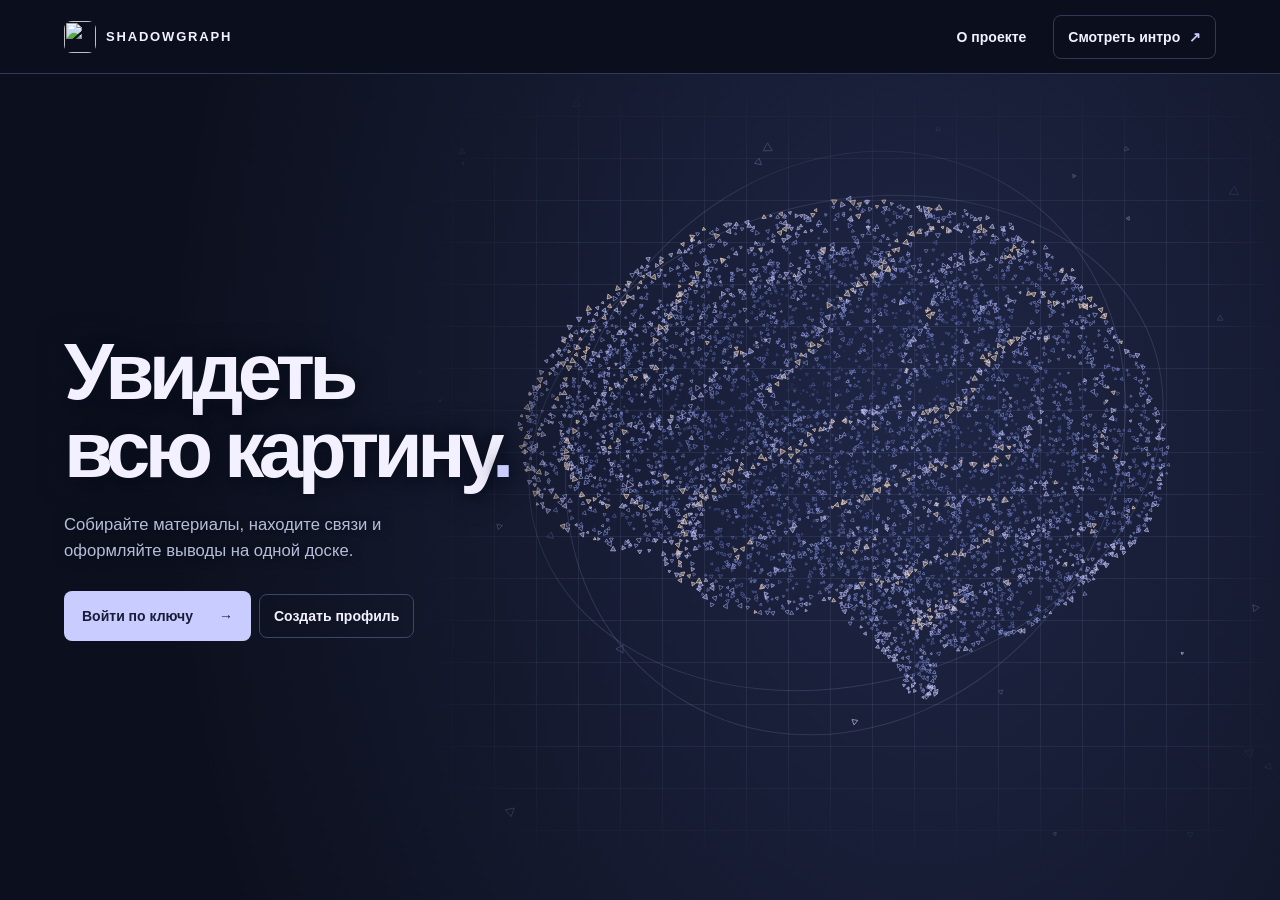
==== commit bc2374fa: "Fix board export and gestures and add interface motion in 7.0.49" ====
--- a/public/workspace.html
+++ b/public/workspace.html
@@ -1,7 +1,6 @@
 <!doctype html>
 <html lang="ru"><head><meta charset="utf-8"><meta name="viewport" content="width=device-width,initial-scale=1"><meta name="theme-color" content="#080b11"><title>SHADOWGRAPH — Investigation Workspace</title><meta name="description" content="Локальная визуальная OSINT-доска: файлы, граф связей и расследования без ИИ"><style>
-500;600&family=Inter:wght@400;500;600;700;800&display=swap');
-:root{color-scheme:dark;font-family:Inter,system-ui,sans-serif;background:#080b11;color:#e7ebf4}*{box-sizing:border-box}body{margin:0}button,input,textarea,select{font:inherit}button{cursor:pointer}button:disabled{opacity:.4;cursor:default}button:focus-visible,input:focus-visible,textarea:focus-visible{outline:2px solid #a985ff;outline-offset:2px}.app{height:100dvh;display:grid;grid-template-columns:254px minmax(0,1fr) 290px;grid-template-rows:66px minmax(0,1fr) 32px;overflow:hidden}.top{grid-column:1/-1;background:#0d111a;border-bottom:1px solid #222a3a;display:flex;align-items:center;padding:0 22px;gap:24px}.logo{display:flex;align-items:center;gap:10px;min-width:230px}.mark{width:31px;height:31px;border:1px solid #9768f1;border-radius:8px;display:grid;place-items:center;color:#b08aff;background:#231936;font-size:20px}.brand{font-size:15px;letter-spacing:.16em;font-weight:800}.subbrand{font:9px 'IBM Plex Mono';letter-spacing:.18em;color:#77869b}.topmid{display:flex;align-items:center;gap:12px;min-width:0;flex:1}.crumb{font:11px 'IBM Plex Mono';color:#7b899f}.casename{font-size:13px;font-weight:700;white-space:nowrap;overflow:hidden;text-overflow:ellipsis}.topright{display:flex;align-items:center;gap:8px}.tag{font:10px 'IBM Plex Mono';border:1px solid #2c3649;border-radius:4px;padding:6px 9px;color:#8797ad}.tag.live{color:#86e4ae;border-color:#275442;background:#10241c}.btn{background:#1b2130;border:1px solid #333d51;border-radius:7px;color:#dfe5f1;padding:9px 12px;font-weight:600;font-size:12px;display:inline-flex;gap:8px;align-items:center;justify-content:center}.btn:hover{background:#272f43}.btn.primary{background:#8058dc;border-color:#9d7af1;color:white}.btn.primary:hover{background:#9068ef}.btn.ghost{border-color:transparent;background:transparent;color:#90a0b7}.btn.danger{color:#f5969b}.sidebar,.inspector{background:#0e121b;overflow:auto;min-height:0}.sidebar{border-right:1px solid #222a3a}.inspector{border-left:1px solid #222a3a}.section{padding:20px 16px;border-bottom:1px solid #202736}.label{font:10px 'IBM Plex Mono';letter-spacing:.14em;color:#6e819a;margin-bottom:14px;display:flex;justify-content:space-between;align-items:center}.case-item{width:100%;text-align:left;background:#181d2a;border:1px solid #41406b;border-radius:8px;padding:12px;color:#e7e9f7}.case-item strong{display:block;font-size:12px;margin-bottom:7px}.muted{color:#7b899e;font-size:11px}.row{display:flex;align-items:center;gap:8px}.spread{justify-content:space-between}.sideact{width:100%;display:flex;align-items:center;gap:11px;padding:11px 10px;border:0;background:transparent;color:#a9b6c9;text-align:left;border-radius:7px;font-size:12px}.sideact:hover,.sideact.active{background:#1c2130;color:#e4ddff}.sideact .ico{font-size:16px;width:22px;text-align:center;color:#9b7ce5}.statgrid{display:grid;grid-template-columns:1fr 1fr;gap:9px}.stat{background:#161b26;border:1px solid #283144;border-radius:7px;padding:13px}.stat b{font:700 23px 'IBM Plex Mono';color:#e6e9fa}.stat span{display:block;font:10px 'IBM Plex Mono';color:#7c8da5;margin-top:4px}.footnote{font-size:11px;line-height:1.6;color:#687991}.workspace{position:relative;min-width:0;background:#090c13;overflow:hidden}.gridbg{position:absolute;inset:0;background:#090909;background-size:30px 30px;opacity:.64;pointer-events:none}.canvasbar{position:absolute;z-index:5;top:18px;left:18px;right:18px;display:flex;align-items:center;justify-content:space-between;pointer-events:none}.canvasbar>*{pointer-events:auto}.toolbar{display:flex;align-items:center;gap:5px;border:1px solid #343b50;border-radius:9px;background:#121722ee;padding:5px;box-shadow:0 8px 30px #0006}.tool{color:#a8b6cd;border:0;border-radius:6px;padding:8px 10px;background:transparent;font-size:12px}.tool.active,.tool:hover{background:#33264e;color:#cdafff}.canvas{position:absolute;inset:0;touch-action:none;cursor:grab}.canvas.dragging{cursor:grabbing}svg#graph{width:100%;height:100%;overflow:hidden;display:block}.edge{fill:none;stroke:#6f56b8;stroke-width:1.7;opacity:.78}.edge.selected{stroke:#d5b1ff;stroke-width:2.8}.edgehit{fill:none;stroke:transparent;stroke-width:17;cursor:pointer}.node rect.body{fill:#171d2b;stroke:#424f67;stroke-width:1.3}.node.selected rect.body{stroke:#ae82fa;stroke-width:2.4;filter:drop-shadow(0 0 9px #7545bb70)}.node{cursor:move}.node .nodetitle{font:600 12px Inter;fill:#ecf0fb}.node .nodedetail{font:10px 'IBM Plex Mono';fill:#8797ad}.node .type{font:9px 'IBM Plex Mono';fill:#c4a9ff;letter-spacing:.08em}.node .port{fill:#8b6ad0;stroke:#d1bcff;stroke-width:1.5;cursor:crosshair}.bottomtools{position:absolute;z-index:5;bottom:18px;left:18px;right:18px;display:flex;justify-content:space-between;align-items:center;pointer-events:none}.bottomtools>*{pointer-events:auto}.hint{border:1px solid #293246;background:#101622de;border-radius:6px;padding:10px 12px;font:10px 'IBM Plex Mono';color:#74869f}.inspecttitle{font-weight:700;font-size:14px;margin:0 0 5px}.field{margin:14px 0}.field label{display:block;font:10px 'IBM Plex Mono';color:#8495ad;text-transform:uppercase;letter-spacing:.08em;margin-bottom:7px}.input{width:100%;background:#141a26;border:1px solid #303a4e;border-radius:6px;padding:10px;color:#e1e8f7;font-size:12px;outline:none}.input:focus{border-color:#966de8}textarea.input{resize:vertical;min-height:92px}.inshead{padding:22px 18px;border-bottom:1px solid #242c3b}.insbody{padding:18px}.property{padding:11px 0;border-bottom:1px solid #222b3b;font-size:11px;display:flex;justify-content:space-between;gap:9px}.property span:first-child{color:#8192aa}.property span:last-child{text-align:right;color:#dce4f4;word-break:break-all}.preview{max-width:100%;max-height:210px;border-radius:8px;object-fit:contain;border:1px solid #38435a;margin-top:10px}.footer{grid-column:1/-1;background:#0c111a;border-top:1px solid #222a3a;padding:8px 17px;font:10px 'IBM Plex Mono';color:#697b94;display:flex;justify-content:space-between}.dot{display:inline-block;width:7px;height:7px;background:#54cc91;border-radius:50%;margin-right:8px}.modalbg{position:fixed;z-index:20;inset:0;background:#000a;display:grid;place-items:center;padding:20px}.modal{background:#111724;border:1px solid #414a63;border-radius:14px;width:min(520px,100%);max-height:90vh;overflow:auto;padding:25px;box-shadow:0 25px 90px #000b}.modal h2{margin:0 0 9px;font-size:20px}.modal p{font-size:12px;line-height:1.65;color:#98a9be}.modalactions{display:flex;justify-content:flex-end;gap:8px;margin-top:18px}.hidden{display:none!important}.uploadzone{border:1px dashed #69549b;border-radius:9px;padding:28px;text-align:center;background:#19172a;cursor:pointer}.uploadzone:hover{background:#241d3a}.uploadzone b{display:block;font-size:14px}.uploadzone small{display:block;margin-top:9px;color:#98a1b6}.toast{position:fixed;bottom:45px;left:50%;transform:translateX(-50%);z-index:30;background:#202d34;border:1px solid #3c695e;color:#d9fce9;padding:12px 20px;border-radius:8px;font-size:12px;box-shadow:0 10px 30px #0009}.emptyhint{position:absolute;top:50%;left:50%;transform:translate(-50%,-50%);text-align:center;color:#718199;pointer-events:none}.emptyhint strong{display:block;color:#c8d2e3;font-size:18px;margin-bottom:9px}.emptyhint p{font-size:12px;line-height:1.7}.filelist{display:flex;flex-direction:column;gap:6px;margin-top:8px}.filechip{font:10px 'IBM Plex Mono';color:#a5b4c8;padding:8px;background:#161c28;border:1px solid #2b3446;border-radius:5px;overflow:hidden;text-overflow:ellipsis;white-space:nowrap}.divider{height:1px;background:#293144;margin:17px 0}@media(max-width:1120px){.app{grid-template-columns:208px minmax(0,1fr) 250px}.logo{min-width:180px}.top{gap:9px;padding:0 12px}.tag{display:none}}@media(max-width:790px){.app{grid-template-columns:0 minmax(0,1fr);grid-template-rows:58px minmax(0,1fr) 28px}.sidebar{display:none}.inspector{position:absolute;z-index:9;right:0;top:58px;bottom:28px;width:min(315px,87vw);box-shadow:-10px 0 35px #0008}.inspector.collapsed{display:none}.logo{min-width:auto}.subbrand,.crumb{display:none}.brand{font-size:12px}.topright .btn:not(.primary){display:none}.canvasbar{top:9px;left:9px;right:9px}.tool{padding:7px}.hint{display:none}}
+:root{color-scheme:dark;font-family:Inter,system-ui,sans-serif;background:#080b11;color:#e7ebf4}*{box-sizing:border-box}body{margin:0}button,input,textarea,select{font:inherit}button{cursor:pointer}button:disabled{opacity:.4;cursor:default}button:focus-visible,input:focus-visible,textarea:focus-visible,select:focus-visible{outline:2px solid #a985ff;outline-offset:2px}.app{height:100dvh;display:grid;grid-template-columns:254px minmax(0,1fr) 290px;grid-template-rows:66px minmax(0,1fr) 32px;overflow:hidden}.top{grid-column:1/-1;background:#0d111a;border-bottom:1px solid #222a3a;display:flex;align-items:center;padding:0 22px;gap:24px}.logo{display:flex;align-items:center;gap:10px;min-width:230px}.mark{width:31px;height:31px;border:1px solid #9768f1;border-radius:8px;display:grid;place-items:center;color:#b08aff;background:#231936;font-size:20px}.brand{font-size:15px;letter-spacing:.16em;font-weight:800}.subbrand{font:9px 'IBM Plex Mono';letter-spacing:.18em;color:#77869b}.topmid{display:flex;align-items:center;gap:12px;min-width:0;flex:1}.crumb{font:11px 'IBM Plex Mono';color:#7b899f}.casename{font-size:13px;font-weight:700;white-space:nowrap;overflow:hidden;text-overflow:ellipsis}.topright{display:flex;align-items:center;gap:8px}.tag{font:10px 'IBM Plex Mono';border:1px solid #2c3649;border-radius:4px;padding:6px 9px;color:#8797ad}.tag.live{color:#86e4ae;border-color:#275442;background:#10241c}.btn{background:#1b2130;border:1px solid #333d51;border-radius:7px;color:#dfe5f1;padding:9px 12px;font-weight:600;font-size:12px;display:inline-flex;gap:8px;align-items:center;justify-content:center}.btn:hover{background:#272f43}.btn.primary{background:#8058dc;border-color:#9d7af1;color:white}.btn.primary:hover{background:#9068ef}.btn.ghost{border-color:transparent;background:transparent;color:#90a0b7}.btn.danger{color:#f5969b}.sidebar,.inspector{background:#0e121b;overflow:auto;min-height:0}.sidebar{border-right:1px solid #222a3a}.inspector{border-left:1px solid #222a3a}.section{padding:20px 16px;border-bottom:1px solid #202736}.label{font:10px 'IBM Plex Mono';letter-spacing:.14em;color:#6e819a;margin-bottom:14px;display:flex;justify-content:space-between;align-items:center}.case-item{width:100%;text-align:left;background:#181d2a;border:1px solid #41406b;border-radius:8px;padding:12px;color:#e7e9f7}.case-item strong{display:block;font-size:12px;margin-bottom:7px}.muted{color:#7b899e;font-size:11px}.row{display:flex;align-items:center;gap:8px}.spread{justify-content:space-between}.sideact{width:100%;display:flex;align-items:center;gap:11px;padding:11px 10px;border:0;background:transparent;color:#a9b6c9;text-align:left;border-radius:7px;font-size:12px}.sideact:hover,.sideact.active{background:#1c2130;color:#e4ddff}.sideact .ico{font-size:16px;width:22px;text-align:center;color:#9b7ce5}.statgrid{display:grid;grid-template-columns:1fr 1fr;gap:9px}.stat{background:#161b26;border:1px solid #283144;border-radius:7px;padding:13px}.stat b{font:700 23px 'IBM Plex Mono';color:#e6e9fa}.stat span{display:block;font:10px 'IBM Plex Mono';color:#7c8da5;margin-top:4px}.footnote{font-size:11px;line-height:1.6;color:#687991}.workspace{position:relative;min-width:0;background:#090c13;overflow:hidden}.gridbg{position:absolute;inset:0;background:#090909;background-size:30px 30px;opacity:.64;pointer-events:none}.canvasbar{position:absolute;z-index:5;top:18px;left:18px;right:18px;display:flex;align-items:center;justify-content:space-between;pointer-events:none}.canvasbar>*{pointer-events:auto}.toolbar{display:flex;align-items:center;gap:5px;border:1px solid #343b50;border-radius:9px;background:#121722ee;padding:5px;box-shadow:0 8px 30px #0006}.tool{color:#a8b6cd;border:0;border-radius:6px;padding:8px 10px;background:transparent;font-size:12px}.tool.active,.tool:hover{background:#33264e;color:#cdafff}.canvas{position:absolute;inset:0;touch-action:none;cursor:grab}.canvas.dragging{cursor:grabbing}svg#graph{width:100%;height:100%;overflow:hidden;display:block}.edge{fill:none;stroke:#6f56b8;stroke-width:1.7;opacity:.78}.edge.selected{stroke:#d5b1ff;stroke-width:2.8}.edgehit{fill:none;stroke:transparent;stroke-width:17;cursor:pointer}.node rect.body{fill:#171d2b;stroke:#424f67;stroke-width:1.3}.node.selected rect.body{stroke:#ae82fa;stroke-width:2.4;filter:drop-shadow(0 0 9px #7545bb70)}.node{cursor:move}.node .nodetitle{font:600 12px Inter;fill:#ecf0fb}.node .nodedetail{font:10px 'IBM Plex Mono';fill:#8797ad}.node .type{font:9px 'IBM Plex Mono';fill:#c4a9ff;letter-spacing:.08em}.node .port{fill:#8b6ad0;stroke:#d1bcff;stroke-width:1.5;cursor:crosshair}.bottomtools{position:absolute;z-index:5;bottom:18px;left:18px;right:18px;display:flex;justify-content:space-between;align-items:center;pointer-events:none}.bottomtools>*{pointer-events:auto}.hint{border:1px solid #293246;background:#101622de;border-radius:6px;padding:10px 12px;font:10px 'IBM Plex Mono';color:#74869f}.inspecttitle{font-weight:700;font-size:14px;margin:0 0 5px}.field{margin:14px 0}.field label{display:block;font:10px 'IBM Plex Mono';color:#8495ad;text-transform:uppercase;letter-spacing:.08em;margin-bottom:7px}.input{width:100%;background:#141a26;border:1px solid #303a4e;border-radius:6px;padding:10px;color:#e1e8f7;font-size:12px;outline:none}.input:focus{border-color:#966de8}textarea.input{resize:vertical;min-height:92px}.inshead{padding:22px 18px;border-bottom:1px solid #242c3b}.insbody{padding:18px}.property{padding:11px 0;border-bottom:1px solid #222b3b;font-size:11px;display:flex;justify-content:space-between;gap:9px}.property span:first-child{color:#8192aa}.property span:last-child{text-align:right;color:#dce4f4;word-break:break-all}.preview{max-width:100%;max-height:210px;border-radius:8px;object-fit:contain;border:1px solid #38435a;margin-top:10px}.footer{grid-column:1/-1;background:#0c111a;border-top:1px solid #222a3a;padding:8px 17px;font:10px 'IBM Plex Mono';color:#697b94;display:flex;justify-content:space-between}.dot{display:inline-block;width:7px;height:7px;background:#54cc91;border-radius:50%;margin-right:8px}.modalbg{position:fixed;z-index:20;inset:0;background:#000a;display:grid;place-items:center;padding:20px}.modal{background:#111724;border:1px solid #414a63;border-radius:14px;width:min(520px,100%);max-height:90vh;overflow:auto;padding:25px;box-shadow:0 25px 90px #000b}.modal h2{margin:0 0 9px;font-size:20px}.modal p{font-size:12px;line-height:1.65;color:#98a9be}.modalactions{display:flex;justify-content:flex-end;gap:8px;margin-top:18px}.hidden{display:none!important}.uploadzone{border:1px dashed #69549b;border-radius:9px;padding:28px;text-align:center;background:#19172a;cursor:pointer}.uploadzone:hover{background:#241d3a}.uploadzone b{display:block;font-size:14px}.uploadzone small{display:block;margin-top:9px;color:#98a1b6}.toast{position:fixed;bottom:45px;left:50%;transform:translateX(-50%);z-index:30;background:#202d34;border:1px solid #3c695e;color:#d9fce9;padding:12px 20px;border-radius:8px;font-size:12px;box-shadow:0 10px 30px #0009}.emptyhint{position:absolute;top:50%;left:50%;transform:translate(-50%,-50%);text-align:center;color:#718199;pointer-events:none}.emptyhint strong{display:block;color:#c8d2e3;font-size:18px;margin-bottom:9px}.emptyhint p{font-size:12px;line-height:1.7}.filelist{display:flex;flex-direction:column;gap:6px;margin-top:8px}.filechip{font:10px 'IBM Plex Mono';color:#a5b4c8;padding:8px;background:#161c28;border:1px solid #2b3446;border-radius:5px;overflow:hidden;text-overflow:ellipsis;white-space:nowrap}.divider{height:1px;background:#293144;margin:17px 0}@media(max-width:1120px){.app{grid-template-columns:208px minmax(0,1fr) 250px}.logo{min-width:180px}.top{gap:9px;padding:0 12px}.tag{display:none}}@media(max-width:790px){.app{grid-template-columns:0 minmax(0,1fr);grid-template-rows:58px minmax(0,1fr) 28px}.sidebar{display:none}.inspector{position:absolute;z-index:9;right:0;top:58px;bottom:28px;width:min(315px,87vw);box-shadow:-10px 0 35px #0008}.inspector.collapsed{display:none}.logo{min-width:auto}.subbrand,.crumb{display:none}.brand{font-size:12px}.topright .btn:not(.primary){display:none}.canvasbar{top:9px;left:9px;right:9px}.tool{padding:7px}.hint{display:none}}
 
 :root{font-family:Inter,'Segoe UI',sans-serif;background:#0b0e14}.app{grid-template-columns:242px minmax(0,1fr) 290px;grid-template-rows:76px minmax(0,1fr) 32px}.top{background:#10141d;padding:0 20px}.mark{background:#090909;color:white;border:0;width:37px;height:37px}.brand{letter-spacing:.12em;font-size:14px}.subbrand{font-size:8px;margin-top:5px}.logo{min-width:222px}.topmid{flex-wrap:wrap;gap:6px 12px}.crumb{display:none}.casename{max-width:240px}.search{max-width:220px;margin-left:auto;background:#0b0e16!important;border-radius:9px!important}.sidebar,.inspector{background:#10141d}.section{padding:19px 16px}.case-item{background:#090909;border-color:#4c3c6c;padding:15px 12px}.sideact{padding:12px 10px}.sideact.active{border-left:2px solid #ac89fa;background:#231e35}.label{font-size:9px;letter-spacing:.12em;color:#919eb4}.stat{background:#151b26;border-color:#283042}.stat b{font-size:24px}.stat span{font-size:9px}.btn{border-radius:8px;min-height:36px}.btn.primary{background:#9871ee;border-color:#ae8bf6;color:#100b1b}.btn.primary:hover{background:#b18afb}.gridbg{background:#090909;background-size:24px 24px}.workspace{background:#090909}.toolbar{border-color:#343647;background:#131824f5;border-radius:10px}.canvasbar{top:20px}.canvasbar>.toolbar:last-child{display:none}.node rect.body{fill:#171e2b;stroke-width:1.5}.node.selected rect.body{fill:#262038;stroke-width:3!important}.inshead{padding-top:24px}.insbody h3{font-size:17px;line-height:1.5;margin:9px 0}.footnote{color:#98a6ba;line-height:1.8}.input{background:#151b27;padding:11px;border-radius:8px}.modal{width:min(650px,100%);padding:28px;border-color:#454059;background:#090909}.modal h2{font-size:25px;letter-spacing:-.03em}.eyebrow{font:10px 'IBM Plex Mono',monospace;letter-spacing:.15em;color:#b294ef;margin-bottom:12px}.uploadzone{width:100%;color:#e8e2ff}.queueitem{display:flex;gap:12px;align-items:center;padding:12px;background:#171e2b;border:1px solid #30384b;border-radius:8px;margin-top:8px;font-size:12px}.queueitem>div{flex:1;min-width:0}.queueitem b{display:block;overflow:hidden;text-overflow:ellipsis;white-space:nowrap}.queueitem small{display:block;color:#8e9db3;margin-top:6px}.queueitem label{white-space:nowrap;font-size:11px}.checkline{display:flex;align-items:center;gap:10px;font-size:12px;color:#c2cbdb;padding:10px 0;line-height:1.5;overflow-wrap:anywhere}input[type=checkbox]{accent-color:#a17aed;width:16px;height:16px;flex-shrink:0}input[type=color]{width:100%;height:36px;background:#161b28;border:1px solid #394356;border-radius:6px;cursor:pointer}.sourcepreview{font:11px/1.7 monospace;white-space:pre-wrap;overflow-wrap:anywhere;max-height:240px;overflow:auto;background:#0c1018;padding:12px;border-radius:7px;color:#9eafc8}.hint{font-size:9px}.tag.live{font-size:8px}.emptyhint strong{font-size:23px;letter-spacing:-.04em}.emptyhint p{font-size:13px;line-height:1.9}.footer{font-size:9px}.toast{max-width:90vw}.modalbg{backdrop-filter:blur(5px)}
 @media(max-width:1250px){.app{grid-template-columns:210px minmax(0,1fr) 250px}.logo{min-width:195px}.search{max-width:170px}.canvasbar .tool{font-size:11px;padding:8px}.top{gap:12px}}
@@ -38,7 +37,7 @@
 
 .chatgpt-signin{display:block;margin:12px 0 22px;color:#111;font-size:12px;text-underline-offset:4px}
 
-</style><link rel="icon" type="image/svg+xml" sizes="any" href="../favicon.svg?v=5.9"><link rel="icon" type="image/png" sizes="32x32" href="../favicon-32.png?v=5.9"><link rel="icon" type="image/png" sizes="16x16" href="../favicon-16.png?v=5.9"><link rel="shortcut icon" href="../favicon.ico?v=5.9"><link rel="apple-touch-icon" sizes="180x180" href="../apple-touch-icon.png?v=5.9"><link rel="manifest" href="../site.webmanifest?v=5.9"><meta name="application-name" content="SHADOWGRAPH"><meta name="referrer" content="no-referrer"><meta http-equiv="Content-Security-Policy" content="default-src 'self' data: blob:; script-src 'self' 'sha256-HS9eouWKlAqiGn/cYLKrz/Ty2934s7Z7rGY2xmNfv9c=' 'wasm-unsafe-eval'; style-src 'self' 'unsafe-inline'; img-src 'self' data: blob: https://tiles.openfreemap.org; media-src 'self' data: blob:; connect-src 'self' data: blob: https://tiles.openfreemap.org; worker-src 'self' blob:; object-src 'none'; base-uri 'self'; form-action 'self'; frame-src 'none'"><style>@font-face{font-family:Inter;src:url('./vendor/report/NotoSans-Regular.ttf') format('truetype');font-weight:100 500;font-display:swap}@font-face{font-family:Inter;src:url('./vendor/report/NotoSans-Bold.ttf') format('truetype');font-weight:600 900;font-display:swap}
+</style><link rel="icon" type="image/svg+xml" sizes="any" href="../favicon.svg?v=5.9"><link rel="icon" type="image/png" sizes="32x32" href="../favicon-32.png?v=5.9"><link rel="icon" type="image/png" sizes="16x16" href="../favicon-16.png?v=5.9"><link rel="shortcut icon" href="../favicon.ico?v=5.9"><link rel="apple-touch-icon" sizes="180x180" href="../apple-touch-icon.png?v=5.9"><link rel="manifest" href="../site.webmanifest?v=5.9"><meta name="application-name" content="SHADOWGRAPH"><meta name="referrer" content="no-referrer"><meta http-equiv="Content-Security-Policy" content="default-src 'self' data: blob:; script-src 'self' 'sha256-OrfLAvMOFbfF33nzhPOl3TvAiGNSOx8u/E2VtYCiP9w=' 'wasm-unsafe-eval'; style-src 'self' 'unsafe-inline'; img-src 'self' data: blob: https://tiles.openfreemap.org; media-src 'self' data: blob:; connect-src 'self' data: blob: https://tiles.openfreemap.org; worker-src 'self' blob:; object-src 'none'; base-uri 'self'; form-action 'self'; frame-src 'none'"><style>@font-face{font-family:Inter;src:url('./vendor/report/NotoSans-Regular.ttf') format('truetype');font-weight:100 500;font-display:swap}@font-face{font-family:Inter;src:url('./vendor/report/NotoSans-Bold.ttf') format('truetype');font-weight:600 900;font-display:swap}
 :root{--sg-accent67:#a995e8;--sg-bg67:#09090b;--sg-surface67:#111114;--sg-raised67:#17171c;--sg-border67:#2b2b32;--sg-text67:#eeedf2;--sg-muted67:#96949f}
 .app .label,.app .footer,.app .hint,.app .subbrand,.app .filechip,.app text.type{font-family:ui-monospace,Consolas,monospace!important}.app .top #logoutTop{display:none!important}
 body[data-theme67=graphite]{--sg-bg67:#151619;--sg-surface67:#1b1c20;--sg-raised67:#222329;--sg-border67:#35363e}
@@ -896,11 +895,11 @@
 .tourTop747{display:flex;justify-content:space-between;align-items:center;color:#ada4bb}.tour747 p{line-height:1.55}.tour747 progress{width:100%;height:6px;accent-color:#a896ef}
 .entry-explore747{display:flex;flex-wrap:wrap;align-items:center;gap:10px;margin-top:20px}.entry-explore747 a{color:var(--entry-accent);text-decoration:underline;text-underline-offset:4px}
 @media(max-width:700px){.dash747{grid-template-columns:1fr}.tabs747 button{min-height:40px}}
-</style><link rel="stylesheet" href="./portal748.css"></head><body><style>#boot699{position:fixed;inset:0;z-index:12000;background:#080809;color:#ededf0;font:14px system-ui,sans-serif;display:grid;place-items:center;padding:28px}#boot699[hidden]{display:none}#boot699 [hidden]{display:none!important}#boot699 .boot-box699{width:min(420px,100%)}#boot699 .boot-mark699{font-size:28px;font-weight:750;letter-spacing:-1px;border:1px solid #303036;border-radius:12px;display:grid;place-items:center;width:64px;height:64px;margin-bottom:30px;background:#101013}#boot699 h1{font-size:24px;line-height:1.3;margin:0 0 12px}#boot699 p{color:#9d9da7;line-height:1.6;margin:0}#boot699 .boot-progress699{display:flex;gap:6px;margin-top:26px}#boot699 .boot-progress699 i{width:6px;height:6px;border-radius:50%;background:#b5a0e7;animation:boot699 1.2s infinite}#boot699 .boot-progress699 i:nth-child(2){animation-delay:.2s}#boot699 .boot-progress699 i:nth-child(3){animation-delay:.4s}#bootRetry699{margin-top:24px;background:#eee;color:#111;border:0;padding:12px 18px;border-radius:7px;font:inherit}@keyframes boot699{50%{opacity:.25}}@media(prefers-reduced-motion:reduce){#boot699 .boot-progress699 i{animation:none}}</style><section id="boot699" role="status" aria-live="polite"><div class="boot-box699"><div class="boot-mark699" aria-hidden="true">SG</div><h1>Открываем SHADOWGRAPH</h1><p>Подготавливаем локальное пространство…</p><div class="boot-progress699" aria-hidden="true"><i></i><i></i><i></i></div><button id="bootRetry699" hidden>Обновить страницу</button></div></section><div class="app"><header class="top"><div class="logo"><div class="mark">⌘</div><div><div class="brand">SHADOWGRAPH</div><div class="subbrand">VISUAL INTELLIGENCE SYSTEM</div></div></div><div class="topmid"><span class="crumb">WORKSPACE /</span><span class="casename" id="caseTitle">CASE 001 — New investigation</span></div><div class="topright"><span class="tag live">● LOCAL / PRIVATE</span><button class="btn" id="exportBtn">↧ Экспорт</button><button class="btn primary" id="uploadTop">＋ Импорт файлов</button></div></header>
-<aside class="sidebar"><section class="section"><div class="label">ACTIVE INVESTIGATION <button class="btn ghost" id="caseSwitch" title="Сменить проект">⌄</button></div><button class="case-item" id="caseCard"><strong id="sideTitle">New investigation</strong><span class="muted" id="caseDate">Локальный проект</span></button><button class="sideact" id="newCase">＋ Создать расследование</button></section><section class="section"><div class="label">WORKSPACE TOOLS</div><button class="sideact active" id="sideGraph"><span class="ico">◇</span>Карта связей</button><button class="sideact" id="sideUpload"><span class="ico">⇧</span>Импорт материалов</button><button class="sideact" id="sideAdd"><span class="ico">⊕</span>Добавить сущность</button><button class="sideact" id="sideConnect"><span class="ico">⌁</span>Связать узлы</button><button class="sideact" id="sideLayout"><span class="ico">◎</span>Авторасстановка</button></section><section class="section"><div class="label">CASE STATISTICS</div><div class="statgrid"><div class="stat"><b id="nodeCount">0</b><span>ENTITIES</span></div><div class="stat"><b id="edgeCount">0</b><span>LINKS</span></div><div class="stat"><b id="fileCount">0</b><span>FILES</span></div><div class="stat"><b id="imageCount">0</b><span>IMAGES</span></div></div></section><section class="section"><div class="label">CASE FILES</div><div id="fileList" class="filelist"><div class="muted">Файлов пока нет</div></div></section><section class="section"><div class="label">PRIVACY MODE</div><p class="footnote">Без искусственного интеллекта. Файлы и расследования сохраняются на этом устройстве в хранилище браузера. Не загружайте чужие чувствительные данные без разрешения.</p></section></aside>
-<main class="workspace" id="workspace"><div class="gridbg"></div><div class="canvasbar"><div class="toolbar"><button class="tool active" data-mode="select" title="Выбор / перемещение">↖ Выбор</button><button class="tool" data-mode="connect" title="Выберите два узла">⌁ Связь</button><button class="tool" id="addTool">＋ Узел</button><button class="tool" id="fitTool">⤢ Вписать</button></div><div class="toolbar"><span class="tag" id="graphStatus">GRAPH ENGINE READY</span></div></div><div class="canvas" id="canvas"><svg id="graph" xmlns="http://www.w3.org/2000/svg"><g id="viewport"><g id="edgesLayer"></g><g id="nodesLayer"></g></g></svg></div><div class="emptyhint" id="emptyHint"><strong>Начните своё расследование</strong><p>Импортируйте файлы или добавьте первый узел.<br>Связи появятся автоматически по совпадающим данным.</p></div><div class="bottomtools"><div class="hint" id="canvasHint">ПРОБЕЛ + ПЕРЕТАСКИВАНИЕ · ЗУМ КОЛЁСИКОМ · УЗЛЫ ПЕРЕМЕЩАЮТСЯ</div><div class="toolbar"><button class="tool" id="zoomOut">−</button><span class="tool" id="zoomLabel">100%</span><button class="tool" id="zoomIn">＋</button></div></div></main>
-<aside class="inspector" id="inspector"><div class="inshead"><div class="label">OBJECT INSPECTOR <button class="btn ghost" id="closeInspector">×</button></div><h2 class="inspecttitle" id="inspectHead">Обзор расследования</h2><div class="muted" id="inspectSub">Выберите узел или связь на карте</div></div><div class="insbody" id="inspectBody"><div class="label">GET STARTED</div><p class="footnote">Загрузите изображения, TXT, JSON или CSV. Система найдёт URL, email, никнеймы и координаты по формальным правилам, а затем отобразит связи с исходными файлами.</p><button class="btn primary" id="inspectUpload">＋ Добавить файлы</button><div class="divider"></div><div class="label">SUPPORTED INPUT</div><div class="filechip">TXT · CSV · JSON · JPG · PNG · WEBP</div><p class="footnote">PDF, DOCX и другие файлы можно прикрепить как материалы; извлечение текста из них пока не выполняется.</p></div></aside><footer class="footer"><span><span class="dot"></span>SHADOWGRAPH ENGINE v1.0 · NO AI</span><span id="saveState">LOCAL STORAGE READY</span></footer></div>
-<input type="file" id="fileInput" accept=".txt,.csv,.json,.jpg,.jpeg,.png,.webp,.pdf,.docx,.xlsx,image/*,text/*" multiple hidden><div id="modalRoot"></div><div class="toast hidden" id="toast"></div>
+</style><link rel="stylesheet" href="./portal748.css"><link rel="stylesheet" href="./motion749.css"></head><body><style>#boot699{position:fixed;inset:0;z-index:12000;background:#080809;color:#ededf0;font:14px system-ui,sans-serif;display:grid;place-items:center;padding:28px}#boot699[hidden]{display:none}#boot699 [hidden]{display:none!important}#boot699 .boot-box699{width:min(420px,100%)}#boot699 .boot-mark699{font-size:28px;font-weight:750;letter-spacing:-1px;border:1px solid #303036;border-radius:12px;display:grid;place-items:center;width:64px;height:64px;margin-bottom:30px;background:#101013}#boot699 h1{font-size:24px;line-height:1.3;margin:0 0 12px}#boot699 p{color:#9d9da7;line-height:1.6;margin:0}#boot699 .boot-progress699{display:flex;gap:6px;margin-top:26px}#boot699 .boot-progress699 i{width:6px;height:6px;border-radius:50%;background:#b5a0e7;animation:boot699 1.2s infinite}#boot699 .boot-progress699 i:nth-child(2){animation-delay:.2s}#boot699 .boot-progress699 i:nth-child(3){animation-delay:.4s}#bootRetry699{margin-top:24px;background:#eee;color:#111;border:0;padding:12px 18px;border-radius:7px;font:inherit}@keyframes boot699{50%{opacity:.25}}@media(prefers-reduced-motion:reduce){#boot699 .boot-progress699 i{animation:none}}</style><section id="boot699" role="status" aria-live="polite"><div class="boot-box699"><div class="boot-mark699" aria-hidden="true">SG</div><h1>Открываем SHADOWGRAPH</h1><p>Подготавливаем локальное пространство…</p><div class="boot-progress699" aria-hidden="true"><i></i><i></i><i></i></div><button type="button" id="bootRetry699" hidden>Обновить страницу</button></div></section><div class="app"><header class="top"><div class="logo"><div class="mark">⌘</div><div><div class="brand">SHADOWGRAPH</div><div class="subbrand">VISUAL INTELLIGENCE SYSTEM</div></div></div><div class="topmid"><span class="crumb">WORKSPACE /</span><span class="casename" id="caseTitle">CASE 001 — New investigation</span></div><div class="topright"><span class="tag live">● LOCAL / PRIVATE</span><button type="button" class="btn" id="exportBtn">↧ Экспорт</button><button type="button" class="btn primary" id="uploadTop">＋ Импорт файлов</button></div></header>
+<aside class="sidebar" aria-label="Инструменты и материалы"><section class="section"><div class="label">ACTIVE INVESTIGATION <button type="button" class="btn ghost" id="caseSwitch" title="Сменить проект" aria-label="Сменить проект">⌄</button></div><button type="button" class="case-item" id="caseCard"><strong id="sideTitle">New investigation</strong><span class="muted" id="caseDate">Локальный проект</span></button><button type="button" class="sideact" id="newCase">＋ Создать расследование</button></section><section class="section"><div class="label">WORKSPACE TOOLS</div><button type="button" class="sideact active" id="sideGraph"><span class="ico">◇</span>Карта связей</button><button type="button" class="sideact" id="sideUpload"><span class="ico">⇧</span>Импорт материалов</button><button type="button" class="sideact" id="sideAdd"><span class="ico">⊕</span>Добавить сущность</button><button type="button" class="sideact" id="sideConnect"><span class="ico">⌁</span>Связать узлы</button><button type="button" class="sideact" id="sideLayout"><span class="ico">◎</span>Авторасстановка</button></section><section class="section"><div class="label">CASE STATISTICS</div><div class="statgrid"><div class="stat"><b id="nodeCount">0</b><span>ENTITIES</span></div><div class="stat"><b id="edgeCount">0</b><span>LINKS</span></div><div class="stat"><b id="fileCount">0</b><span>FILES</span></div><div class="stat"><b id="imageCount">0</b><span>IMAGES</span></div></div></section><section class="section"><div class="label">CASE FILES</div><div id="fileList" class="filelist"><div class="muted">Файлов пока нет</div></div></section><section class="section"><div class="label">PRIVACY MODE</div><p class="footnote">Без искусственного интеллекта. Файлы и расследования сохраняются на этом устройстве в хранилище браузера. Не загружайте чужие чувствительные данные без разрешения.</p></section></aside>
+<main class="workspace" id="workspace"><div class="gridbg"></div><div class="canvasbar"><div class="toolbar"><button type="button" class="tool active" data-mode="select" title="Выбор / перемещение">↖ Выбор</button><button type="button" class="tool" data-mode="connect" title="Выберите два узла">⌁ Связь</button><button type="button" class="tool" id="addTool">＋ Узел</button><button type="button" class="tool" id="fitTool">⤢ Вписать</button></div><div class="toolbar"><span class="tag" id="graphStatus">GRAPH ENGINE READY</span></div></div><div class="canvas" id="canvas"><svg id="graph" xmlns="http://www.w3.org/2000/svg"><g id="viewport"><g id="edgesLayer"></g><g id="nodesLayer"></g></g></svg></div><div class="emptyhint" id="emptyHint"><strong>Начните своё расследование</strong><p>Импортируйте файлы или добавьте первый узел.<br>Связи появятся автоматически по совпадающим данным.</p></div><div class="bottomtools"><div class="hint" id="canvasHint">ПРОБЕЛ + ПЕРЕТАСКИВАНИЕ · ЗУМ КОЛЁСИКОМ · УЗЛЫ ПЕРЕМЕЩАЮТСЯ</div><div class="toolbar"><button type="button" class="tool" id="zoomOut" aria-label="Отдалить">−</button><span class="tool" id="zoomLabel">100%</span><button type="button" class="tool" id="zoomIn" aria-label="Приблизить">＋</button></div></div></main>
+<aside class="inspector" id="inspector" aria-label="Инспектор объекта"><div class="inshead"><div class="label">OBJECT INSPECTOR <button type="button" class="btn ghost" id="closeInspector" aria-label="Закрыть инспектор">×</button></div><h2 class="inspecttitle" id="inspectHead">Обзор расследования</h2><div class="muted" id="inspectSub">Выберите узел или связь на карте</div></div><div class="insbody" id="inspectBody"><div class="label">GET STARTED</div><p class="footnote">Загрузите изображения, TXT, JSON или CSV. Система найдёт URL, email, никнеймы и координаты по формальным правилам, а затем отобразит связи с исходными файлами.</p><button type="button" class="btn primary" id="inspectUpload">＋ Добавить файлы</button><div class="divider"></div><div class="label">SUPPORTED INPUT</div><div class="filechip">TXT · CSV · JSON · JPG · PNG · WEBP</div><p class="footnote">PDF, DOCX и другие файлы можно прикрепить как материалы; извлечение текста из них пока не выполняется.</p></div></aside><footer class="footer"><span><span class="dot"></span>SHADOWGRAPH ENGINE v1.0 · NO AI</span><span id="saveState">LOCAL STORAGE READY</span></footer></div>
+<input type="file" id="fileInput" accept=".txt,.csv,.json,.jpg,.jpeg,.png,.webp,.pdf,.docx,.xlsx,image/*,text/*" multiple hidden><div id="modalRoot"></div><div class="toast hidden" id="toast" role="status" aria-live="polite"></div>
 <script>let viewportRevision692=0;
 
 (()=>{'use strict';
@@ -995,32 +994,36 @@
   }
 },true);
 
-function newCaseDialog(){modal('<h2>Новое расследование</h2><p>Проект будет сохранён в этом браузере.</p><div class="field"><label>Название расследования</label><input id="newCaseName" class="input" maxlength="110" value="Новое расследование"></div><div class="modalactions"><button class="btn" id="cancelModal">Отмена</button><button class="btn primary" id="createConfirm">Создать</button></div>');$('#cancelModal').onclick=closeModal;$('#createConfirm').onclick=async()=>{current=createCase($('#newCaseName').value.trim()||'Новое расследование');cases.unshift(current);await request('cases','put',current);BrowserStorage736.set(getCaseStorageKey(),current.id);selected=null;selectedEdge=null;view={x:0,y:0,z:1};closeModal();render();toast('Расследование создано')}}
-function caseDialog(){modal('<h2>Расследования</h2><p>Выберите сохранённый проект.</p><div id="casesMenu"></div><div class="modalactions"><button class="btn" id="cancelModal">Закрыть</button><button class="btn primary" id="createCaseHere">＋ Новый проект</button></div>');$('#casesMenu').innerHTML=cases.map(c=>'<button class="sideact" data-case="'+c.id+'"><span class="ico">◇</span><span style="flex:1">'+esc(c.name)+'<small class="muted" style="display:block;margin-top:4px">'+c.nodes.length+' узлов · '+new Date(c.updated).toLocaleDateString('ru-RU')+'</small></span></button>').join('');$$('[data-case]').forEach(b=>b.onclick=()=>{current=cases.find(c=>c.id===b.dataset.case);BrowserStorage736.set(getCaseStorageKey(),current.id);selected=null;selectedEdge=null;closeModal();render();fit()});$('#cancelModal').onclick=closeModal;$('#createCaseHere').onclick=newCaseDialog}
+function newCaseDialog(){modal('<h2>Новое расследование</h2><p>Проект будет сохранён в этом браузере.</p><div class="field"><label>Название расследования</label><input id="newCaseName" class="input" maxlength="110" value="Новое расследование"></div><div class="modalactions"><button type="button" class="btn" id="cancelModal">Отмена</button><button type="submit" class="btn primary" id="createConfirm">Создать</button></div>');$('#cancelModal').onclick=closeModal;$('#createConfirm').onclick=async()=>{current=createCase($('#newCaseName').value.trim()||'Новое расследование');cases.unshift(current);await request('cases','put',current);BrowserStorage736.set(getCaseStorageKey(),current.id);selected=null;selectedEdge=null;view={x:0,y:0,z:1};closeModal();render();toast('Расследование создано')}}
+function caseDialog(){modal('<h2>Расследования</h2><p>Выберите сохранённый проект.</p><div id="casesMenu"></div><div class="modalactions"><button type="button" class="btn" id="cancelModal">Закрыть</button><button type="button" class="btn primary" id="createCaseHere">＋ Новый проект</button></div>');$('#casesMenu').innerHTML=cases.map(c=>'<button type="button" class="sideact" data-case="'+esc(c.id)+'"><span class="ico">◇</span><span style="flex:1">'+esc(c.name)+'<small class="muted" style="display:block;margin-top:4px">'+c.nodes.length+' узлов · '+new Date(c.updated).toLocaleDateString('ru-RU')+'</small></span></button>').join('');$$('[data-case]').forEach(b=>b.onclick=()=>{current=cases.find(c=>c.id===b.dataset.case);BrowserStorage736.set(getCaseStorageKey(),current.id);selected=null;selectedEdge=null;closeModal();render();fit()});$('#cancelModal').onclick=closeModal;$('#createCaseHere').onclick=newCaseDialog}
 function addNode(n,doRender=true){n={id:uid(),type:'note',label:'Новый узел',detail:'',x:0,y:0,...n};current.nodes.push(n);if(doRender){render();persist()}return n}
 function edgeBetween(a,b,label='связано'){if(a===b)return null;const old=current.edges.find(e=>(e.from===a&&e.to===b)||(e.from===b&&e.to===a));if(old)return old;const e={id:uid(),from:a,to:b,label};current.edges.push(e);return e}
-function addNodeDialog(){modal('<h2>Добавить сущность</h2><p>Создайте объект на графе.</p><div class="field"><label>Тип</label><select id="nodeType" class="input">'+Object.keys(types).map(k=>'<option value="'+k+'">'+types[k][0]+'</option>').join('')+'</select></div><div class="field"><label>Название</label><input id="nodeLabel" class="input" maxlength="200" placeholder="Например, @nickname"></div><div class="field"><label>Заметка</label><textarea id="nodeDetail" class="input"></textarea></div><div class="modalactions"><button class="btn" id="cancelModal">Отмена</button><button class="btn primary" id="addConfirm">Добавить</button></div>');$('#cancelModal').onclick=closeModal;$('#addConfirm').onclick=()=>{const title=$('#nodeLabel').value.trim();if(!title)return toast('Введите название');const n=addNode({type:$('#nodeType').value,label:title,detail:$('#nodeDetail').value,x:(window.innerWidth*.4-view.x)/view.z,y:(window.innerHeight*.4-view.y)/view.z});selected=n.id;closeModal();render();persist()}}
+function addNodeDialog(){modal('<h2>Добавить сущность</h2><p>Создайте объект на графе.</p><div class="field"><label>Тип</label><select id="nodeType" class="input">'+Object.keys(types).map(k=>'<option value="'+k+'">'+types[k][0]+'</option>').join('')+'</select></div><div class="field"><label>Название</label><input id="nodeLabel" class="input" maxlength="200" placeholder="Например, @nickname"></div><div class="field"><label>Заметка</label><textarea id="nodeDetail" class="input"></textarea></div><div class="modalactions"><button type="button" class="btn" id="cancelModal">Отмена</button><button type="button" class="btn primary" id="addConfirm">Добавить</button></div>');$('#cancelModal').onclick=closeModal;$('#addConfirm').onclick=()=>{const title=$('#nodeLabel').value.trim();if(!title)return toast('Введите название');const n=addNode({type:$('#nodeType').value,label:title,detail:$('#nodeDetail').value,x:(window.innerWidth*.4-view.x)/view.z,y:(window.innerHeight*.4-view.y)/view.z});selected=n.id;closeModal();render();persist()}}
 function extract(t){const vals=[];const seen=new Set();const add=(type,label)=>{label=label.trim().replace(/[),.;]+$/,'');if(!label||label.length>180)return;const key=type+':'+label.toLowerCase();if(!seen.has(key)){seen.add(key);vals.push({type,label})}};for(const x of t.matchAll(/\b[A-Z0-9._%+-]+@[A-Z0-9.-]+\.[A-Z]{2,}\b/gi))add('email',x[0]);for(const x of t.matchAll(/https?:\/\/[^\s<>"']+/gi))add('url',x[0]);for(const x of t.matchAll(/(?:^|[\s(])@[a-zA-Z0-9_]{4,32}\b/g))add('username',x[0].trim());for(const x of t.matchAll(/(?:^|[\s,;])(-?\d{1,2}\.\d{4,})\s*[,;]\s*(-?\d{1,3}\.\d{4,})(?=$|[\s,;])/gm)){const lat=+x[1],lon=+x[2];if(Math.abs(lat)<=90&&Math.abs(lon)<=180)add('location',lat+', '+lon)}return vals.slice(0,150)}
 function tableItems(text,isJson){if(isJson){try{const parsed=JSON.parse(text),rows=Array.isArray(parsed)?parsed:[parsed];return rows.slice(0,300).flatMap(row=>{if(typeof row!=='object'||!row)return[];return Object.entries(row).filter(([k,v])=>/^(user(name)?|nick(name)?|handle|email|url|website|link|latitude|longitude)$/i.test(k)&&['string','number'].includes(typeof v)).map(([k,v])=>({type:/mail/i.test(k)?'email':/url|web|link/i.test(k)?'url':/lat|lon/i.test(k)?'location':'username',label:String(v)}))})}catch(e){toast('Некорректный JSON — использован текстовый анализ')}return[]}
-const lines=text.split(/\r?\n/).slice(0,300);if(lines.length<2)return[];const sep=lines[0].includes('\t')?'\t':',';const hdr=lines[0].split(sep).map(x=>x.replace(/^"|"$/g,'').trim());const columns=hdr.map((h,i)=>({h,i})).filter(o=>/^(user(name)?|nick(name)?|handle|email|url|website|link)$/i.test(o.h));if(!columns.length)return[];return lines.slice(1).flatMap(l=>columns.map(({h,i})=>({type:/mail/i.test(h)?'email':/url|web|link/i.test(h)?'url':'username',label:(l.split(sep)[i]||'').replace(/^"|"$/g,'').trim()})).filter(x=>x.label))}
+const [header,...rows]=Analyzer.csv(text).slice(0,300);
+ if(!header)return [];
+ const columns=header.map((label,i)=>({label:label.trim(),i})).filter(({label})=>/^(user(name)?|nick(name)?|handle|email|url|website|link)$/i.test(label));
+ return rows.flatMap(row=>columns.map(({label,i})=>({type:/mail/i.test(label)?'email':/url|web|link/i.test(label)?'url':'username',label:(row[i]||'').trim()}))).filter(item=>item.label)
+}
 async function ingest(files){let count=0;for(const f of files){if(f.size>12*1024*1024){toast('Пропущен '+f.name+': лимит 12 МБ');continue}if(current.files.length>=60){toast('Лимит: 60 файлов на расследование');break}const isImage=/^image\/(jpeg|png|webp)$/.test(f.type)||/\.(jpe?g|png|webp)$/i.test(f.name);const isText=/\.(txt|csv|json)$/i.test(f.name)||f.type==='text/plain';let content=null,raw='';try{if(isImage)content=await readDataUrl(f);else if(isText)raw=await f.text()}catch(e){toast('Не удалось прочитать '+f.name);continue}const file={id:uid(),name:f.name,size:f.size,type:f.type||'unknown',added:now(),content:isImage?content:null};current.files.push(file);const index=current.nodes.length,angle=index*2.39996,r=140+Math.sqrt(index)*55;const origin=addNode({type:isImage?'image':'document',label:f.name,detail:(isText?'Текстовый источник':'Прикреплённый файл')+' · '+formatBytes(f.size),fileId:file.id,x:Math.cos(angle)*r,y:Math.sin(angle)*r},false);const unique=new Map;for(const v of [...extract(raw),...tableItems(raw,/\.json$/i.test(f.name))]){if(!v.label||v.label.length>180)continue;const key=v.type+':'+v.label.toLowerCase();unique.set(key,v)}let i=0;for(const v of [...unique.values()].slice(0,80)){let n=current.nodes.find(n=>n.type===v.type&&n.label.toLowerCase()===v.label.toLowerCase());if(!n){const a=i*2.39996;n=addNode({...v,detail:'Извлечено по правилу из '+f.name,x:origin.x+Math.cos(a)*(170+Math.sqrt(i)*35),y:origin.y+Math.sin(a)*(170+Math.sqrt(i)*35)},false)}edgeBetween(origin.id,n.id,'источник');i++}count++}render();persist();fit();toast('Импортировано файлов: '+count)}
 function readDataUrl(f){return new Promise((resolve,reject)=>{const r=new FileReader;r.onload=()=>resolve(r.result);r.onerror=()=>reject(r.error);r.readAsDataURL(f)})}function formatBytes(n){return n<1024?n+' B':n<1048576?(n/1024).toFixed(1)+' KB':(n/1048576).toFixed(1)+' MB'}
 function autoLayout(){const nodes=current.nodes,edges=current.edges;if(!nodes.length)return;const docs=nodes.filter(n=>n.type==='document'||n.type==='image'),others=nodes.filter(n=>!docs.includes(n));const count=Math.max(docs.length,1);docs.forEach((n,i)=>{const a=i*Math.PI*2/count-Math.PI/2;n.x=docs.length===1?0:Math.cos(a)*Math.max(330,docs.length*65);n.y=docs.length===1?0:Math.sin(a)*Math.max(240,docs.length*48)});others.forEach((n,i)=>{const sources=edges.filter(e=>e.from===n.id||e.to===n.id).map(e=>nodes.find(v=>v.id===(e.from===n.id?e.to:e.from))).filter(Boolean).filter(v=>docs.includes(v));const base=sources[0],a=i*2.39996;const r=190+Math.sqrt(i)*34;n.x=(base?.x||0)+Math.cos(a)*r;n.y=(base?.y||0)+Math.sin(a)*r});render();persist();fit();toast('Граф автоматически расставлен')}
 function SVG(tag,attrs,parent){const n=document.createElementNS('http://www.w3.org/2000/svg',tag);Object.entries(attrs||{}).forEach(([k,v])=>n.setAttribute(k,v));if(parent)parent.appendChild(n);return n}function clean(s,n=36){return String(s??'').length>n?String(s).slice(0,n-1)+'…':String(s??'')}
-function renderGraph(){const edgeLayer=$('#edgesLayer'),nodeLayer=$('#nodesLayer');edgeLayer.replaceChildren();nodeLayer.replaceChildren();const map=new Map(current.nodes.map(n=>[n.id,n]));for(const e of current.edges){const a=map.get(e.from),b=map.get(e.to);if(!a||!b)continue;const d=`M${a.x} ${a.y} Q${(a.x+b.x)/2} ${(a.y+b.y)/2-25} ${b.x} ${b.y}`;SVG('path',{d,class:'edge'+(e.id===selectedEdge?' selected':'')},edgeLayer);const hit=SVG('path',{d,class:'edgehit'},edgeLayer);hit.addEventListener('pointerdown',ev=>{ev.stopPropagation();selectedEdge=e.id;selected=null;renderGraph();renderInspector()})}for(const n of current.nodes){const g=SVG('g',{class:'node'+(selected===n.id?' selected':''),transform:`translate(${n.x},${n.y})`,'data-id':n.id},nodeLayer);SVG('rect',{class:'body',x:-87,y:-40,width:174,height:80,rx:9},g);const type=types[n.type]||types.note;SVG('rect',{x:-87,y:-40,width:4,height:80,rx:2,fill:type[1]},g);const label=SVG('text',{x:-73,y:-20,class:'type'},g);label.textContent=type[0];const title=SVG('text',{x:-73,y:2,class:'nodetitle'},g);title.textContent=clean(n.label,23);const detail=SVG('text',{x:-73,y:23,class:'nodedetail'},g);detail.textContent=clean(n.detail||n.label,27);if(n.type==='image'){const file=current.files.find(f=>f.id===n.fileId);if(file?.content){const img=SVG('image',{x:56,y:-26,width:23,height:37,preserveAspectRatio:'xMidYMid slice',href:file.content},g)}}SVG('circle',{cx:87,cy:0,r:5,class:'port'},g);g.addEventListener('pointerdown',ev=>nodeDown(ev,n))}$('#emptyHint').classList.toggle('hidden',current.nodes.length>0);$('#graphStatus').textContent=mode==='connect'?'SELECT TWO NODES TO CONNECT':'GRAPH ENGINE READY';$('#canvasHint').textContent=mode==='connect'?'ВЫБЕРИТЕ ДВА УЗЛА · ESC — ОТМЕНА':'ПРОБЕЛ + ПЕРЕТАСКИВАНИЕ · ЗУМ КОЛЁСИКОМ · УЗЛЫ ПЕРЕМЕЩАЮТСЯ';applyView()}
+function renderGraph(){const edgeLayer=$('#edgesLayer'),nodeLayer=$('#nodesLayer');edgeLayer.replaceChildren();nodeLayer.replaceChildren();const map=new Map(current.nodes.map(n=>[n.id,n]));for(const e of current.edges){const a=map.get(e.from),b=map.get(e.to);if(!a||!b)continue;const d=`M${a.x} ${a.y} Q${(a.x+b.x)/2} ${(a.y+b.y)/2-25} ${b.x} ${b.y}`;SVG('path',{d,class:'edge'+(e.id===selectedEdge?' selected':''),'data-edge-id':e.id},edgeLayer);const hit=SVG('path',{d,class:'edgehit'},edgeLayer);hit.addEventListener('pointerdown',ev=>{ev.stopPropagation();selectGraph749(null,e.id)})}for(const n of current.nodes){const g=SVG('g',{class:'node'+(selected===n.id?' selected':''),transform:`translate(${n.x},${n.y})`,'data-id':n.id},nodeLayer);SVG('rect',{class:'body',x:-87,y:-40,width:174,height:80,rx:9},g);const type=types[n.type]||types.note;SVG('rect',{x:-87,y:-40,width:4,height:80,rx:2,fill:type[1]},g);const label=SVG('text',{x:-73,y:-20,class:'type'},g);label.textContent=type[0];const title=SVG('text',{x:-73,y:2,class:'nodetitle'},g);title.textContent=clean(n.label,23);const detail=SVG('text',{x:-73,y:23,class:'nodedetail'},g);detail.textContent=clean(n.detail||n.label,27);if(n.type==='image'){const file=current.files.find(f=>f.id===n.fileId);if(file?.content){const img=SVG('image',{x:56,y:-26,width:23,height:37,preserveAspectRatio:'xMidYMid slice',href:file.content},g)}}SVG('circle',{cx:87,cy:0,r:5,class:'port'},g);g.addEventListener('pointerdown',ev=>nodeDown(ev,n))}$('#emptyHint').classList.toggle('hidden',current.nodes.length>0);$('#graphStatus').textContent=mode==='connect'?'SELECT TWO NODES TO CONNECT':'GRAPH ENGINE READY';$('#canvasHint').textContent=mode==='connect'?'ВЫБЕРИТЕ ДВА УЗЛА · ESC — ОТМЕНА':'ПРОБЕЛ + ПЕРЕТАСКИВАНИЕ · ЗУМ КОЛЁСИКОМ · УЗЛЫ ПЕРЕМЕЩАЮТСЯ';applyView()}
 function applyView(){$('#viewport').setAttribute('transform',`translate(${view.x} ${view.y}) scale(${view.z})`);$('#zoomLabel').textContent=Math.round(view.z*100)+'%'}
 function render(){if(!current)return;$('#caseTitle').textContent=current.name;$('#sideTitle').textContent=current.name;$('#caseDate').textContent='Создано '+new Date(current.created).toLocaleDateString('ru-RU');$('#nodeCount').textContent=current.nodes.length;$('#edgeCount').textContent=current.edges.length;$('#fileCount').textContent=current.files.length;$('#imageCount').textContent=current.nodes.filter(n=>n.type==='image').length;$('#fileList').innerHTML=current.files.length?current.files.slice(-12).map(f=>'<div class="filechip" title="'+esc(f.name)+'">▤ '+esc(f.name)+'</div>').join(''):'<div class="muted">Файлов пока нет</div>';renderGraph();renderInspector()}
 function setMode(m){mode=m;connectFrom=null;$$('[data-mode]').forEach(b=>b.classList.toggle('active',b.dataset.mode===m));renderGraph()}
-function nodeDown(e,n){e.stopPropagation();if(mode==='connect'){if(!connectFrom){connectFrom=n.id;selected=n.id;renderGraph();toast('Теперь выберите второй узел')}else{const edge=edgeBetween(connectFrom,n.id,'ручная связь');connectFrom=null;selected=n.id;setMode('select');render();persist();if(edge)toast('Связь добавлена')}return}selected=n.id;selectedEdge=null;renderGraph();renderInspector();if(e.button!==0||space)return;const p=coord(e);drag={kind:'node',id:n.id,x:n.x,y:n.y,px:p.x,py:p.y};$('#canvas').setPointerCapture(e.pointerId)}
+function nodeDown(e,n){e.stopPropagation();if(mode==='connect'){if(!connectFrom){connectFrom=n.id;selectGraph749(n.id);toast('Теперь выберите второй узел')}else{const edge=edgeBetween(connectFrom,n.id,'ручная связь');connectFrom=null;selected=n.id;setMode('select');render();persist();if(edge)toast('Связь добавлена')}return}selectGraph749(n.id);if(e.button!==0||space)return;const p=coord(e);drag={kind:'node',id:n.id,x:n.x,y:n.y,px:p.x,py:p.y};$('#canvas').setPointerCapture(e.pointerId)}
 function coord(e){const r=$('#graph').getBoundingClientRect();return{x:e.clientX-r.left,y:e.clientY-r.top}}
-$('#canvas').addEventListener('pointerdown',e=>{if(e.target.closest?.('.node,.edgehit'))return;selected=null;selectedEdge=null;renderGraph();renderInspector();const p=coord(e);drag={kind:'pan',x:view.x,y:view.y,px:p.x,py:p.y};$('#canvas').setPointerCapture(e.pointerId);$('#canvas').classList.add('dragging')});$('#canvas').addEventListener('pointermove',e=>{if(!drag)return;const p=coord(e),dx=p.x-drag.px,dy=p.y-drag.py;if(drag.kind==='pan'){view.x=drag.x+dx;view.y=drag.y+dy;applyView()}else{const n=current.nodes.find(n=>n.id===drag.id);if(n){n.x=drag.x+dx/view.z;n.y=drag.y+dy/view.z;queueDragged55()}}});function endDrag(){const moved=drag?.kind==='node';if(moved){Board709.snap(current.nodes.find(n=>n.id===drag.id));persist()}drag=null;$('#canvas').classList.remove('dragging');if(moved)renderGraph()}$('#canvas').addEventListener('pointerup',endDrag);$('#canvas').addEventListener('pointercancel',endDrag);$('#canvas').addEventListener('wheel',e=>{e.preventDefault();const p=coord(e),z=Math.max(.2,Math.min(2.8,view.z*(e.deltaY<0?1.12:.89)));view.x=p.x-(p.x-view.x)*z/view.z;view.y=p.y-(p.y-view.y)*z/view.z;view.z=z;applyView()},{passive:false});
+$('#canvas').addEventListener('pointerdown',e=>{if(e.target.closest?.('.node,.edgehit'))return;selectGraph749(null);const p=coord(e);drag={kind:'pan',x:view.x,y:view.y,px:p.x,py:p.y};$('#canvas').setPointerCapture(e.pointerId);$('#canvas').classList.add('dragging')});$('#canvas').addEventListener('pointermove',e=>{if(!drag)return;const p=coord(e),dx=p.x-drag.px,dy=p.y-drag.py;if(drag.kind==='pan'){view.x=drag.x+dx;view.y=drag.y+dy;applyView()}else{const n=current.nodes.find(n=>n.id===drag.id);if(n){n.x=drag.x+dx/view.z;n.y=drag.y+dy/view.z;queueDragged55()}}});function endDrag(){const node=drag?.kind==='node'&&current?.nodes.find(n=>n.id===drag.id);const moved=node&&(node.x!==drag.x||node.y!==drag.y);if(moved){Board709.snap(node);persist()}drag=null;$('#canvas').classList.remove('dragging');if(moved)renderGraph()}$('#canvas').addEventListener('pointerup',endDrag);$('#canvas').addEventListener('pointercancel',endDrag);$('#canvas').addEventListener('wheel',e=>{if(!e.deltaY){if(e.deltaX){e.preventDefault();view.x-=e.deltaX;applyView()}return}e.preventDefault();const p=coord(e),z=Math.max(.2,Math.min(2.8,view.z*(e.deltaY<0?1.12:.89)));view.x=p.x-(p.x-view.x)*z/view.z;view.y=p.y-(p.y-view.y)*z/view.z;view.z=z;applyView()},{passive:false});
 function fit(){if(!current?.nodes.length){view={x:$('#canvas').clientWidth/2,y:$('#canvas').clientHeight/2,z:1};applyView();return}const xs=current.nodes.map(n=>n.x),ys=current.nodes.map(n=>n.y),minx=Math.min(...xs)-110,maxx=Math.max(...xs)+110,miny=Math.min(...ys)-80,maxy=Math.max(...ys)+80,w=$('#canvas').clientWidth,h=$('#canvas').clientHeight;view.z=Math.min(1.25,Math.max(.2,Math.min((w-90)/(maxx-minx),(h-110)/(maxy-miny))));view.x=w/2-(minx+maxx)/2*view.z;view.y=h/2-(miny+maxy)/2*view.z;applyView()}
-function renderInspector(){const n=current.nodes.find(n=>n.id===selected),e=current.edges.find(e=>e.id===selectedEdge);if(n){$('#inspectHead').textContent=n.label;$('#inspectSub').textContent=(types[n.type]||types.note)[0]+' · NODE '+n.id.slice(0,8);const file=current.files.find(f=>f.id===n.fileId);$('#inspectBody').innerHTML='<div class="field"><label>Название</label><input class="input" id="editLabel" maxlength="200" value="'+esc(n.label)+'"></div><div class="field"><label>Тип объекта</label><select class="input" id="editType">'+Object.keys(types).map(k=>'<option value="'+k+'" '+(k===n.type?'selected':'')+'>'+types[k][0]+'</option>').join('')+'</select></div><div class="field"><label>Описание / заметка</label><textarea id="editDetail" class="input">'+esc(n.detail)+'</textarea></div>'+(file?'<div class="property"><span>Источник</span><span>'+esc(file.name)+'</span></div>':'')+'<div class="property"><span>Связей</span><span>'+current.edges.filter(e=>e.from===n.id||e.to===n.id).length+'</span></div><div class="divider"></div><button class="btn primary" id="saveNode">Сохранить изменения</button> <button class="btn danger" id="deleteNode">Удалить узел</button>';const image=ProjectImport721.preview(file?.content);if(image){const preview=document.createElement('img');preview.className='preview';preview.alt='Приложенное изображение';preview.src=image;const detail=$('#editDetail').closest('.field');detail.after(preview)}$('#saveNode').onclick=async()=>{const button=$('#saveNode'),project=current,label=$('#editLabel').value.trim(),type=$('#editType').value;if(!label)return toast('Введите название объекта');if(!types[type])return toast('Выберите тип объекта');button.disabled=true;button.textContent='Сохраняю…';n.label=label;n.type=type;n.detail=$('#editDetail').value;try{persist();await request('cases','put',project);if(current===project){render();toast('Изменения сохранены')}}catch(error){button.disabled=false;button.textContent='Повторить сохранение';toast('Не удалось сохранить изменения. Повторите сохранение или экспортируйте проект.')}};$('#deleteNode').onclick=()=>{current.nodes=current.nodes.filter(x=>x.id!==n.id);current.edges=current.edges.filter(x=>x.from!==n.id&&x.to!==n.id);selected=null;render();persist();toast('Узел удалён')}}else if(e){$('#inspectHead').textContent='Связь';$('#inspectSub').textContent='RELATIONSHIP '+e.id.slice(0,8);$('#inspectBody').innerHTML='<div class="property"><span>От</span><span>'+esc(current.nodes.find(n=>n.id===e.from)?.label)+'</span></div><div class="property"><span>К</span><span>'+esc(current.nodes.find(n=>n.id===e.to)?.label)+'</span></div><div class="field"><label>Тип связи</label><input class="input" id="edgeLabel" value="'+esc(e.label)+'"></div><button class="btn primary" id="saveEdge">Сохранить</button> <button class="btn danger" id="delEdge">Удалить связь</button>';$('#saveEdge').onclick=async()=>{const button=$('#saveEdge'),project=current;e.label=$('#edgeLabel').value;button.disabled=true;button.textContent='Сохраняю…';try{persist();await request('cases','put',project);if(current===project){render();toast('Связь сохранена')}}catch(error){button.disabled=false;button.textContent='Повторить сохранение';toast('Не удалось сохранить связь')}};$('#delEdge').onclick=()=>{current.edges=current.edges.filter(x=>x.id!==e.id);selectedEdge=null;render();persist()}}else{$('#inspectHead').textContent='Обзор расследования';$('#inspectSub').textContent='Выберите узел или связь на карте';$('#inspectBody').innerHTML='<div class="label">GET STARTED</div><p class="footnote">Загрузите изображения, TXT, JSON или CSV. Система обнаружит URL, email, никнеймы и координаты по формальным правилам, сохраняя ссылки на исходные файлы.</p><button class="btn primary" id="inspectUpload">＋ Добавить файлы</button><div class="divider"></div><div class="label">SUPPORTED INPUT</div><div class="filechip">TXT · CSV · JSON · JPG · PNG · WEBP</div><p class="footnote">PDF, DOCX и XLSX сохраняются только как прикреплённые материалы без извлечения текста. Файлы хранятся локально в браузере.</p>';$('#inspectUpload').onclick=()=>$('#fileInput').click()}}
+function renderInspector(){const n=current.nodes.find(n=>n.id===selected),e=current.edges.find(e=>e.id===selectedEdge);if(n){$('#inspectHead').textContent=n.label;$('#inspectSub').textContent=(types[n.type]||types.note)[0]+' · NODE '+n.id.slice(0,8);const file=current.files.find(f=>f.id===n.fileId);$('#inspectBody').innerHTML='<div class="field"><label>Название</label><input class="input" id="editLabel" maxlength="200" value="'+esc(n.label)+'"></div><div class="field"><label>Тип объекта</label><select class="input" id="editType">'+Object.keys(types).map(k=>'<option value="'+k+'" '+(k===n.type?'selected':'')+'>'+types[k][0]+'</option>').join('')+'</select></div><div class="field"><label>Описание / заметка</label><textarea id="editDetail" class="input">'+esc(n.detail)+'</textarea></div>'+(file?'<div class="property"><span>Источник</span><span>'+esc(file.name)+'</span></div>':'')+'<div class="property"><span>Связей</span><span>'+current.edges.filter(e=>e.from===n.id||e.to===n.id).length+'</span></div><div class="divider"></div><button type="button" class="btn primary" id="saveNode">Сохранить изменения</button> <button type="button" class="btn danger" id="deleteNode">Удалить узел</button>';const image=ProjectImport721.preview(file?.content);if(image){const preview=document.createElement('img');preview.className='preview';preview.alt='Приложенное изображение';preview.src=image;const detail=$('#editDetail').closest('.field');detail.after(preview)}$('#saveNode').onclick=async()=>{const button=$('#saveNode'),project=current,label=$('#editLabel').value.trim(),type=$('#editType').value;if(!label)return toast('Введите название объекта');if(!types[type])return toast('Выберите тип объекта');button.disabled=true;button.textContent='Сохраняю…';n.label=label;n.type=type;n.detail=$('#editDetail').value;try{persist();await request('cases','put',project);if(current===project){render();toast('Изменения сохранены')}}catch(error){button.disabled=false;button.textContent='Повторить сохранение';toast('Не удалось сохранить изменения. Повторите сохранение или экспортируйте проект.')}};$('#deleteNode').onclick=()=>{current.nodes=current.nodes.filter(x=>x.id!==n.id);current.edges=current.edges.filter(x=>x.from!==n.id&&x.to!==n.id);selected=null;render();persist();toast('Узел удалён')}}else if(e){$('#inspectHead').textContent='Связь';$('#inspectSub').textContent='RELATIONSHIP '+e.id.slice(0,8);$('#inspectBody').innerHTML='<div class="property"><span>От</span><span>'+esc(current.nodes.find(n=>n.id===e.from)?.label)+'</span></div><div class="property"><span>К</span><span>'+esc(current.nodes.find(n=>n.id===e.to)?.label)+'</span></div><div class="field"><label>Тип связи</label><input class="input" id="edgeLabel" value="'+esc(e.label)+'"></div><button type="button" class="btn primary" id="saveEdge">Сохранить</button> <button type="button" class="btn danger" id="delEdge">Удалить связь</button>';$('#saveEdge').onclick=async()=>{const button=$('#saveEdge'),project=current;e.label=$('#edgeLabel').value;button.disabled=true;button.textContent='Сохраняю…';try{persist();await request('cases','put',project);if(current===project){render();toast('Связь сохранена')}}catch(error){button.disabled=false;button.textContent='Повторить сохранение';toast('Не удалось сохранить связь')}};$('#delEdge').onclick=()=>{current.edges=current.edges.filter(x=>x.id!==e.id);selectedEdge=null;render();persist()}}else{$('#inspectHead').textContent='Обзор расследования';$('#inspectSub').textContent='Выберите узел или связь на карте';$('#inspectBody').innerHTML='<div class="label">GET STARTED</div><p class="footnote">Загрузите изображения, TXT, JSON или CSV. Система обнаружит URL, email, никнеймы и координаты по формальным правилам, сохраняя ссылки на исходные файлы.</p><button type="button" class="btn primary" id="inspectUpload">＋ Добавить файлы</button><div class="divider"></div><div class="label">SUPPORTED INPUT</div><div class="filechip">TXT · CSV · JSON · JPG · PNG · WEBP</div><p class="footnote">PDF, DOCX и XLSX сохраняются только как прикреплённые материалы без извлечения текста. Файлы хранятся локально в браузере.</p>';$('#inspectUpload').onclick=()=>$('#fileInput').click()}}
 function exportProject(){const blob=new Blob([JSON.stringify({...current,exported:now()},null,2)],{type:'application/json'});download(blob,(current.name.replace(/[^a-zа-я0-9_-]/gi,'_').slice(0,45)||'shadowgraph')+'.shadowgraph.json')}
 function download(blob,name){const a=document.createElement('a'),u=URL.createObjectURL(blob);a.href=u;a.download=name;a.click();setTimeout(()=>URL.revokeObjectURL(u),5000)}
 function importProject(){ProjectImport721.open()}
-function exportDialog(){modal('<h2>Экспорт и импорт</h2><p>JSON включает карту, связи и встроенные фотографии. Можно перенести проект в другой браузер. PNG сохраняет текущую схему.</p><div class="modalactions" style="flex-wrap:wrap"><button class="btn" id="importJson">↥ Импорт JSON</button><button class="btn" id="exportSvg">↧ SVG</button><button class="btn primary" id="exportJson">↧ Проект JSON</button></div><p class="footnote">SVG содержит граф и подписи, без встроенных миниатюр изображений.</p>');$('#exportJson').onclick=()=>{exportProject();closeModal()};$('#importJson').onclick=()=>{closeModal();importProject()};$('#exportSvg').onclick=()=>{const clone=$('#graph').cloneNode(true);clone.setAttribute('xmlns','http://www.w3.org/2000/svg');clone.setAttribute('width','1400');clone.setAttribute('height','900');clone.setAttribute('viewBox','0 0 '+$('#graph').clientWidth+' '+$('#graph').clientHeight);const bg=document.createElementNS('http://www.w3.org/2000/svg','rect');bg.setAttribute('width','100%');bg.setAttribute('height','100%');bg.setAttribute('fill','#090c13');clone.insertBefore(bg,clone.firstChild);const style=document.createElementNS('http://www.w3.org/2000/svg','style');style.textContent='.edge{fill:none;stroke:#7957cb;stroke-width:2}.edgehit{display:none}.node rect.body{fill:#171d2b;stroke:#705a9a;stroke-width:1.5}.node .nodetitle{font:600 12px sans-serif;fill:#fff}.node .nodedetail{font:10px monospace;fill:#a6b5cc}.node .type{font:9px monospace;fill:#c4a9ff}.node .port{fill:#8b6ad0}';clone.insertBefore(style,bg.nextSibling);download(new Blob([new XMLSerializer().serializeToString(clone)],{type:'image/svg+xml'}),'shadowgraph.svg');closeModal()}}
-$('#uploadTop').onclick=$('#sideUpload').onclick=()=>$('#fileInput').click();$('#fileInput').onchange=e=>{ingest([...e.target.files]);e.target.value=''};$('#newCase').onclick=newCaseDialog;$('#caseSwitch').onclick=$('#caseCard').onclick=caseDialog;$('#sideAdd').onclick=$('#addTool').onclick=addNodeDialog;$('#sideConnect').onclick=()=>setMode('connect');$('#sideLayout').onclick=autoLayout;$('#sideGraph').onclick=()=>setMode('select');$('#exportBtn').onclick=exportDialog;$('#fitTool').onclick=fit;$('#zoomIn').onclick=()=>{view.z=Math.min(2.8,view.z*1.2);applyView()};$('#zoomOut').onclick=()=>{view.z=Math.max(.2,view.z/1.2);applyView()};$$('[data-mode]').forEach(b=>b.onclick=()=>setMode(b.dataset.mode));$('#closeInspector').onclick=()=>$('#inspector').classList.add('collapsed');$('#workspace').onclick=()=>$('#inspector').classList.remove('collapsed');window.addEventListener('keydown',e=>{if(e.target.closest?.('input,textarea,select,.modal,.sg-select-popup69')||document.body.classList.contains('home67'))return;if(e.key==='Escape'){closeModal();setMode('select')}if(e.code==='Space'){space=true;e.preventDefault()}if((e.key==='Delete'||e.key==='Backspace')&&selected){const n=current.nodes.find(n=>n.id===selected);if(n&&confirm('Удалить узел «'+n.label+'»?')){current.nodes=current.nodes.filter(x=>x.id!==n.id);current.edges=current.edges.filter(x=>x.from!==n.id&&x.to!==n.id);selected=null;render();persist()}}});window.addEventListener('keyup',e=>{if(e.code==='Space')space=false});window.addEventListener('resize',()=>applyView());document.addEventListener('dragover',e=>{if(e.dataTransfer?.types.includes('Files'))e.preventDefault()});document.addEventListener('drop',e=>{if(e.dataTransfer?.files?.length){e.preventDefault();ingest([...e.dataTransfer.files])}});
+function exportDialog(){modal('<h2>Экспорт и импорт</h2><p>JSON включает карту, связи и встроенные фотографии. Можно перенести проект в другой браузер. PNG сохраняет текущую схему.</p><div class="modalactions" style="flex-wrap:wrap"><button type="button" class="btn" id="importJson">↥ Импорт JSON</button><button type="button" class="btn" id="exportSvg">↧ SVG</button><button type="button" class="btn primary" id="exportJson">↧ Проект JSON</button></div><p class="footnote">SVG содержит граф и подписи, без встроенных миниатюр изображений.</p>');$('#exportJson').onclick=()=>{exportProject();closeModal()};$('#importJson').onclick=()=>{closeModal();importProject()};$('#exportSvg').onclick=()=>{const clone=$('#graph').cloneNode(true);clone.setAttribute('xmlns','http://www.w3.org/2000/svg');clone.setAttribute('width','1400');clone.setAttribute('height','900');clone.setAttribute('viewBox','0 0 '+$('#graph').clientWidth+' '+$('#graph').clientHeight);const bg=document.createElementNS('http://www.w3.org/2000/svg','rect');bg.setAttribute('width','100%');bg.setAttribute('height','100%');bg.setAttribute('fill','#090c13');clone.insertBefore(bg,clone.firstChild);const style=document.createElementNS('http://www.w3.org/2000/svg','style');style.textContent='.edge{fill:none;stroke:#7957cb;stroke-width:2}.edgehit{display:none}.node rect.body{fill:#171d2b;stroke:#705a9a;stroke-width:1.5}.node .nodetitle{font:600 12px sans-serif;fill:#fff}.node .nodedetail{font:10px monospace;fill:#a6b5cc}.node .type{font:9px monospace;fill:#c4a9ff}.node .port{fill:#8b6ad0}';clone.insertBefore(style,bg.nextSibling);download(new Blob([new XMLSerializer().serializeToString(clone)],{type:'image/svg+xml'}),'shadowgraph.svg');closeModal()}}
+$('#uploadTop').onclick=$('#sideUpload').onclick=()=>$('#fileInput').click();$('#fileInput').onchange=e=>{ingest([...e.target.files]);e.target.value=''};$('#newCase').onclick=newCaseDialog;$('#caseSwitch').onclick=$('#caseCard').onclick=caseDialog;$('#sideAdd').onclick=$('#addTool').onclick=addNodeDialog;$('#sideConnect').onclick=()=>setMode('connect');$('#sideLayout').onclick=autoLayout;$('#sideGraph').onclick=()=>setMode('select');$('#exportBtn').onclick=exportDialog;$('#fitTool').onclick=fit;$('#zoomIn').onclick=()=>{view.z=Math.min(2.8,view.z*1.2);applyView()};$('#zoomOut').onclick=()=>{view.z=Math.max(.2,view.z/1.2);applyView()};$$('[data-mode]').forEach(b=>b.onclick=()=>setMode(b.dataset.mode));$('#closeInspector').onclick=()=>$('#inspector').classList.add('collapsed');$('#workspace').onclick=()=>$('#inspector').classList.remove('collapsed');window.addEventListener('keydown',e=>{if(e.target.closest?.('input,textarea,select,.modal,.sg-select-popup69')||document.body.classList.contains('home67'))return;if(e.key==='Escape'){closeModal();setMode('select')}if(e.code==='Space'){space=true;e.preventDefault()}if((e.key==='Delete'||e.key==='Backspace')&&selected){const n=current.nodes.find(n=>n.id===selected);if(n&&confirm('Удалить узел «'+n.label+'»?')){current.nodes=current.nodes.filter(x=>x.id!==n.id);current.edges=current.edges.filter(x=>x.from!==n.id&&x.to!==n.id);selected=null;render();persist()}}});window.addEventListener('keyup',e=>{if(e.code==='Space')space=false});window.addEventListener('resize',()=>applyView());document.addEventListener('dragover',e=>{if(e.dataTransfer?.types.includes('Files'))e.preventDefault()});document.addEventListener('drop',handleDrop749);
 const ServiceIdentity=(()=>{
 const mailGroups=[
  ['Gmail','gmail.com googlemail.com'],['Outlook','outlook.com hotmail.com live.com msn.com'],['Yahoo Mail','yahoo.com'],['Яндекс Почта','yandex.ru yandex.com ya.ru'],['Mail.ru','mail.ru inbox.ru list.ru bk.ru'],['iCloud Mail','icloud.com me.com mac.com'],['Proton Mail','proton.me protonmail.com protonmail.ch pm.me'],['Zoho Mail','zoho.com'],['AOL Mail','aol.com aim.com'],['GMX','gmx.com gmx.net gmx.de'],['mail.com','mail.com email.com usa.com post.com'],['QQ Mail','qq.com foxmail.com'],['NetEase Mail','163.com 126.com'],['Naver Mail','naver.com'],['Рамблер Почта','rambler.ru'],['My.com','my.com'],['Vivaldi Mail','vivaldi.net'],['Fastmail','fastmail.com fastmail.fm fastmail.net fastmail.us myfastmail.com eml.cc'],['Tuta Mail','tuta.com tuta.io tutanota.com tutanota.de tutamail.com keemail.me']
@@ -1261,9 +1264,9 @@
 let queue=[],busy=false;
 function uploadDialog(files=[]){
  queue.push(...files.map(file=>({file,analyze:true})));
- modal(`<div class="eyebrow">МАТЕРИАЛЫ РАССЛЕДОВАНИЯ</div><h2>Добавить в проект</h2><p>Выберите сразу несколько файлов. Для каждого можно включить извлечение информации и связей.</p><button class="uploadzone" id="pickMore"><b>＋ Выбрать файлы</b><small>или перетащите их в это окно · до 12 МБ на файл</small></button><div id="queueList"></div><label class="checkline"><input type="checkbox" id="layoutAfter" checked> Автоматически расставить после добавления</label><p class="footnote">Анализ локальный: HTML, TXT, CSV, JSON, JSONL, XML, MD, LOG, YAML, VCF, EML. Скрипты HTML не выполняются. PDF: текст и сканы анализируются при добавлении с включённой галкой. Изображения: «Инструменты → OCR / PDF». DOCX и XLSX сохраняются как вложения.</p><div class="modalactions"><button class="btn" id="cancelQueue">Отмена</button><button class="btn primary" id="commitQueue">Добавить в проект</button></div>`);
+ modal(`<div class="eyebrow">МАТЕРИАЛЫ РАССЛЕДОВАНИЯ</div><h2>Добавить в проект</h2><p>Выберите сразу несколько файлов. Для каждого можно включить извлечение информации и связей.</p><button type="button" class="uploadzone" id="pickMore"><b>＋ Выбрать файлы</b><small>или перетащите их в это окно · до 12 МБ на файл</small></button><div id="queueList"></div><label class="checkline"><input type="checkbox" id="layoutAfter" checked> Автоматически расставить после добавления</label><p class="footnote">Анализ локальный: HTML, TXT, CSV, JSON, JSONL, XML, MD, LOG, YAML, VCF, EML. Скрипты HTML не выполняются. PDF: текст и сканы анализируются при добавлении с включённой галкой. Изображения: «Инструменты → OCR / PDF». DOCX и XLSX сохраняются как вложения.</p><div class="modalactions"><button type="button" class="btn" id="cancelQueue">Отмена</button><button type="button" class="btn primary" id="commitQueue">Добавить в проект</button></div>`);
  $('#pickMore').onclick=()=>$('#fileInput').click();$('#cancelQueue').onclick=()=>{queue=[];closeModal()};
- $('#queueList').innerHTML=queue.map((q,i)=>`<div class="queueitem"><div><b>${esc(q.file.name)}</b><small>${formatBytes(q.file.size)}</small></div><label><input type="checkbox" data-analyze="${i}" ${q.analyze?'checked':''}> Анализ</label><button class="tool" data-remove="${i}" aria-label="Убрать файл">×</button></div>`).join('');
+ $('#queueList').innerHTML=queue.map((q,i)=>`<div class="queueitem"><div><b>${esc(q.file.name)}</b><small>${formatBytes(q.file.size)}</small></div><label><input type="checkbox" data-analyze="${i}" ${q.analyze?'checked':''}> Анализ</label><button type="button" class="tool" data-remove="${i}" aria-label="Убрать файл">×</button></div>`).join('');
  $$('[data-analyze]').forEach(el=>el.onchange=()=>queue[+el.dataset.analyze].analyze=el.checked);
  $$('[data-remove]').forEach(el=>el.onclick=()=>{queue.splice(+el.dataset.remove,1);uploadDialog()});
  $('#commitQueue').disabled=!queue.length;$('#commitQueue').onclick=async()=>{const arrange=$('#layoutAfter').checked;const jobs=queue.splice(0);busy=true;$('.app').inert=true;closeModal();try{await ingestBatch(jobs,arrange)}finally{busy=false;$('.app').inert=false}};
@@ -1288,7 +1291,7 @@
  if(!arrange)placeNewNodes735(target,originalIds);
  render();persist();if(arrange)autoLayout();else fit();
  await request('cases','put',target);
- modal(`<div class="eyebrow">ИМПОРТ ЗАВЕРШЁН</div><h2>Материалы добавлены</h2><p>Файлов: ${added} · Новых сущностей: ${entities}</p><div class="analysis-counts">${Object.entries(detectedTypes).map(([k,v])=>'<span>'+esc(types[k]?.[0]||k)+' <b>'+v+'</b></span>').join('')}</div>${report.map(s=>'<p>'+esc(s)+'</p>').join('')}<p class="footnote">Совпадающие сущности объединяются. Автоматически найденная связь означает совпадение данных в источнике и требует проверки.</p><div class="modalactions"><button class="btn primary" id="doneImport">К графу</button></div>`);$('#doneImport').onclick=closeModal;
+ modal(`<div class="eyebrow">ИМПОРТ ЗАВЕРШЁН</div><h2>Материалы добавлены</h2><p>Файлов: ${added} · Новых сущностей: ${entities}</p><div class="analysis-counts">${Object.entries(detectedTypes).map(([k,v])=>'<span>'+esc(types[k]?.[0]||k)+' <b>'+v+'</b></span>').join('')}</div>${report.map(s=>'<p>'+esc(s)+'</p>').join('')}<p class="footnote">Совпадающие сущности объединяются. Автоматически найденная связь означает совпадение данных в источнике и требует проверки.</p><div class="modalactions"><button type="button" class="btn primary" id="doneImport">К графу</button></div>`);$('#doneImport').onclick=closeModal;
 }
 ingest=files=>{if(busy)return toast('Дождитесь завершения импорта');uploadDialog(files)};
 autoLayout=function(){
@@ -1306,7 +1309,7 @@
 renderInspector=function(){baseInspector();const n=current.nodes.find(n=>n.id===selected),e=current.edges.find(e=>e.id===selectedEdge);
  if(n||e){const obj=n||e,box=document.createElement('div');box.className='field';box.innerHTML=`<label>Цвет ${n?'узла':'связи'}</label><input type="color" id="objectColor" value="${color(obj.color||(n?types[n.type]?.[1]:'#737983'))}">${e?'<label>Толщина</label><input type="range" id="edgeWidth" min="1" max="6" value="'+(e.width||2)+'"><label class="checkline"><input id="edgeDashed" type="checkbox" '+(e.dashed?'checked':'')+'> Пунктир</label>':''}`;$('#inspectBody').prepend(box);$('#objectColor').oninput=ev=>{obj.color=ev.target.value;renderGraph();persist()};if(e){$('#edgeWidth').oninput=ev=>{e.width=+ev.target.value;renderGraph();persist()};$('#edgeDashed').onchange=ev=>{e.dashed=ev.target.checked;renderGraph();persist()}}
  if(n?.fileId){const f=current.files.find(f=>f.id===n.fileId);if(f){const b=document.createElement('button');b.className='btn';b.textContent='↧ Скачать исходный файл';b.disabled=!(f.data||f.content);b.onclick=async()=>download(await (await fetch(f.data||f.content)).blob(),f.name);$('#inspectBody').append(b);if(f.text){const pre=document.createElement('pre');pre.className='sourcepreview';pre.textContent=f.text.slice(0,4000);$('#inspectBody').append(pre)}}}
- }else{$('#inspectBody').innerHTML=`<div class="eyebrow">РАБОЧЕЕ ПРОСТРАНСТВО</div><h3>От материалов к связям</h3><p class="footnote">Добавьте файлы, включите анализ и исследуйте совпадения. Выберите карточку, чтобы изменить её данные и цвет.</p><button class="btn primary" id="inspectUpload">＋ Добавить в проект</button><div class="divider"></div><div class="label">ОФОРМЛЕНИЕ ГРАФА</div><div class="field"><label>Цвет узлов по умолчанию</label><input type="color" id="themeNode" value="${color(current.style?.node)}"></div><div class="field"><label>Цвет связей</label><input type="color" id="themeEdge" value="${color(current.style?.edge||'#737983')}"></div><label class="checkline"><input id="themeGrid" type="checkbox" ${current.style?.grid===false?'':'checked'}> Сетка на холсте</label><label class="checkline"><input id="themeCompact" type="checkbox" ${current.style?.compact?'checked':''}> Компактные подписи</label><p class="footnote">Всё хранится в этом браузере. Экспортируйте резервную копию проекта для переноса.</p>`;$('#inspectUpload').onclick=()=>uploadDialog();for(const [id,key,check] of [['themeNode','node'],['themeEdge','edge'],['themeGrid','grid',true],['themeCompact','compact',true]])$('#'+id).oninput=ev=>{current.style||={};current.style[key]=check?ev.target.checked:ev.target.value;renderGraph();persist()}}
+ }else{$('#inspectBody').innerHTML=`<div class="eyebrow">РАБОЧЕЕ ПРОСТРАНСТВО</div><h3>От материалов к связям</h3><p class="footnote">Добавьте файлы, включите анализ и исследуйте совпадения. Выберите карточку, чтобы изменить её данные и цвет.</p><button type="button" class="btn primary" id="inspectUpload">＋ Добавить в проект</button><div class="divider"></div><div class="label">ОФОРМЛЕНИЕ ГРАФА</div><div class="field"><label>Цвет узлов по умолчанию</label><input type="color" id="themeNode" value="${color(current.style?.node)}"></div><div class="field"><label>Цвет связей</label><input type="color" id="themeEdge" value="${color(current.style?.edge||'#737983')}"></div><label class="checkline"><input id="themeGrid" type="checkbox" ${current.style?.grid===false?'':'checked'}> Сетка на холсте</label><label class="checkline"><input id="themeCompact" type="checkbox" ${current.style?.compact?'checked':''}> Компактные подписи</label><p class="footnote">Всё хранится в этом браузере. Экспортируйте резервную копию проекта для переноса.</p>`;$('#inspectUpload').onclick=()=>uploadDialog();for(const [id,key,check] of [['themeNode','node'],['themeEdge','edge'],['themeGrid','grid',true],['themeCompact','compact',true]])$('#'+id).oninput=ev=>{current.style||={};current.style[key]=check?ev.target.checked:ev.target.value;renderGraph();persist()}}
 };
 function zipPack(entries){
  const enc=new TextEncoder,parts=[],central=[];let offset=0;
@@ -1315,9 +1318,67 @@
  const len=central.reduce((s,p)=>s+p.length,0),end=new Uint8Array(22),ev=new DataView(end.buffer);ev.setUint32(0,0x06054b50,true);ev.setUint16(8,entries.length,true);ev.setUint16(10,entries.length,true);ev.setUint32(12,len,true);ev.setUint32(16,offset,true);return new Blob([...parts,...central,end],{type:'application/zip'});
 }
 function graphSvg(){const clone=$('#graph').cloneNode(true),xs=current.nodes.map(n=>n.x),ys=current.nodes.map(n=>n.y),x=Math.min(0,...xs)-120,y=Math.min(0,...ys)-90,w=Math.max(0,...xs)-x+120,h=Math.max(0,...ys)-y+90;clone.setAttribute('viewBox',`${x} ${y} ${w} ${h}`);clone.setAttribute('width',w);clone.setAttribute('height',h);clone.setAttribute('xmlns','http://www.w3.org/2000/svg');clone.querySelector('#viewport').removeAttribute('transform');clone.querySelectorAll('.edgehit,.port').forEach(e=>e.remove());for(const el of clone.querySelectorAll('*')){if(el.closest('#ink720'))continue;const orig=el.classList.contains('body')?'fill:#171d2b;':el.tagName==='text'?'fill:#e7ebf4;font:12px sans-serif;':el.classList.contains('edge')?'fill:none;':'';el.setAttribute('style',orig+(el.getAttribute('style')||''))}return new XMLSerializer().serializeToString(clone)}
-exportDialog=function(){modal(`<div class="eyebrow">ЭКСПОРТ И ПЕРЕНОС</div><h2>Скачать одним архивом</h2><p>Выберите несколько материалов и форматов. Всё будет собрано в один ZIP.</p><label class="checkline"><input type="checkbox" id="expProject" checked> Проект JSON — полная резервная копия</label><label class="checkline"><input type="checkbox" id="expSvg" checked> Граф SVG — вся карта</label><label class="checkline"><input type="checkbox" id="expCsv"> Таблицы узлов и связей CSV</label><div class="divider"></div><label class="checkline"><input type="checkbox" id="allFiles"> Выбрать все исходные файлы</label>${current.files.map((f,i)=>`<label class="checkline"><input type="checkbox" data-exp-file="${i}" ${f.data||f.content?'':'disabled'}> ${esc(f.name)} ${f.data||f.content?'':'(исходник отсутствует в старом проекте)'}</label>`).join('')}<div class="modalactions"><button class="btn" id="importJson">Импорт проектов</button><button class="btn primary" id="downloadBatch">Скачать ZIP</button></div>`);$('#allFiles').onchange=e=>$$('[data-exp-file]:not(:disabled)').forEach(b=>b.checked=e.target.checked);$('#importJson').onclick=importProject;
- $('#downloadBatch').onclick=async()=>{const entries=[];if($('#expProject').checked)entries.push({name:'project.shadowgraph.json',data:JSON.stringify({...current,exported:now()},null,2)});if($('#expSvg').checked)entries.push({name:'graph.svg',data:graphSvg()});if($('#expCsv').checked){const csv=rows=>'\ufeff'+rows.map(row=>row.map(v=>'"'+String(v??'').replace(/"/g,'""')+'"').join(',')).join('\r\n');entries.push({name:'nodes.csv',data:csv([['id','type','label','detail','color'],...current.nodes.map(n=>[n.id,n.type,n.label,n.detail,n.color])])},{name:'edges.csv',data:csv([['from','to','label','color'],...current.edges.map(e=>[e.from,e.to,e.label,e.color])])})}for(const el of $$('[data-exp-file]:checked')){const f=current.files[+el.dataset.expFile];entries.push({name:'files/'+el.dataset.expFile+'_'+f.name.replace(/[\\/]/g,'_'),data:new Uint8Array(await (await fetch(f.data||f.content)).arrayBuffer())})}if(!entries.length)return toast('Выберите хотя бы один формат или файл');download(zipPack(entries),'SHADOWGRAPH-export.zip');closeModal();toast('Архив готов')};
+function encodeCsv749(rows,separator=','){
+  function cell(value){
+    let text=String(value??'');
+    if(/^\s*[=+\-@\uFF1D\uFF0B\uFF0D\uFF20]|^[\t\r\n]/u.test(text))text="'"+text;
+    return '"'+text.replaceAll('"','""')+'"';
+  }
+  return '\ufeff'+rows.map(row=>row.map(cell).join(separator)).join('\r\n');
+}
+
+function attachmentUrl749(file){
+  return [file?.data,file?.content].find(value=>typeof value==='string'&&/^data:[^,]*;base64,/i.test(value));
+}
+
+exportDialog=function(){modal(`<div class="eyebrow">ЭКСПОРТ И ПЕРЕНОС</div><h2>Скачать одним архивом</h2><p>Выберите несколько материалов и форматов. Всё будет собрано в один ZIP.</p><label class="checkline"><inp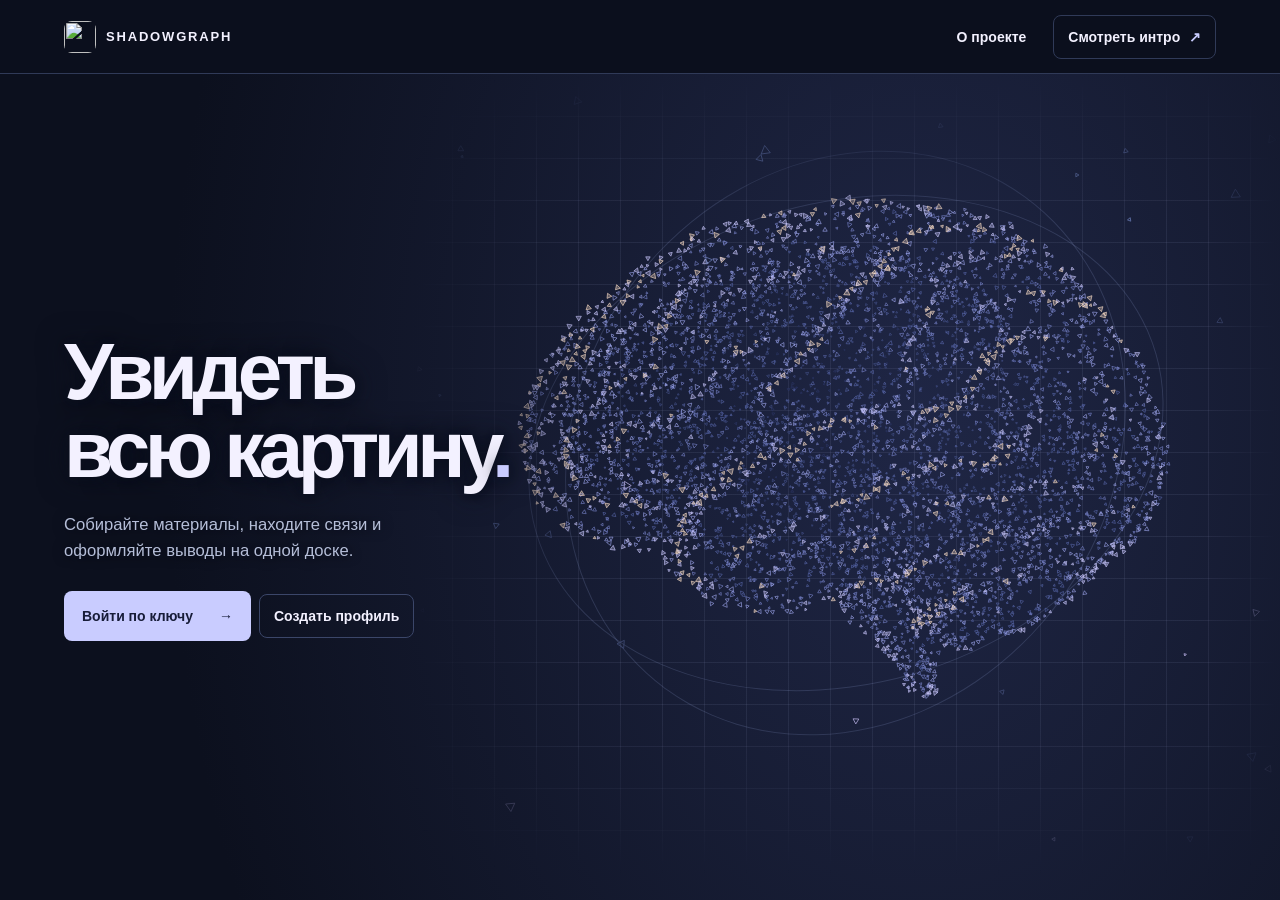
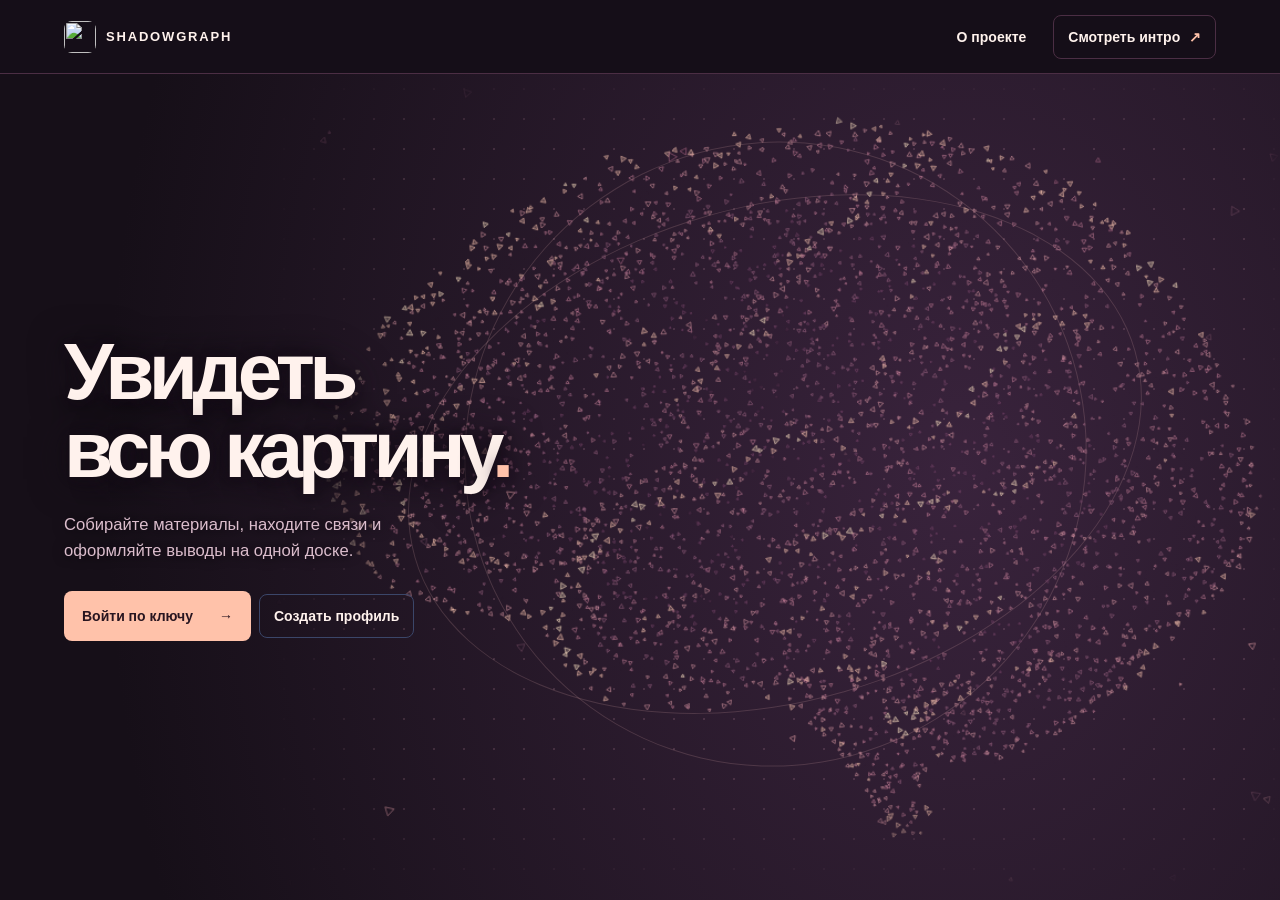
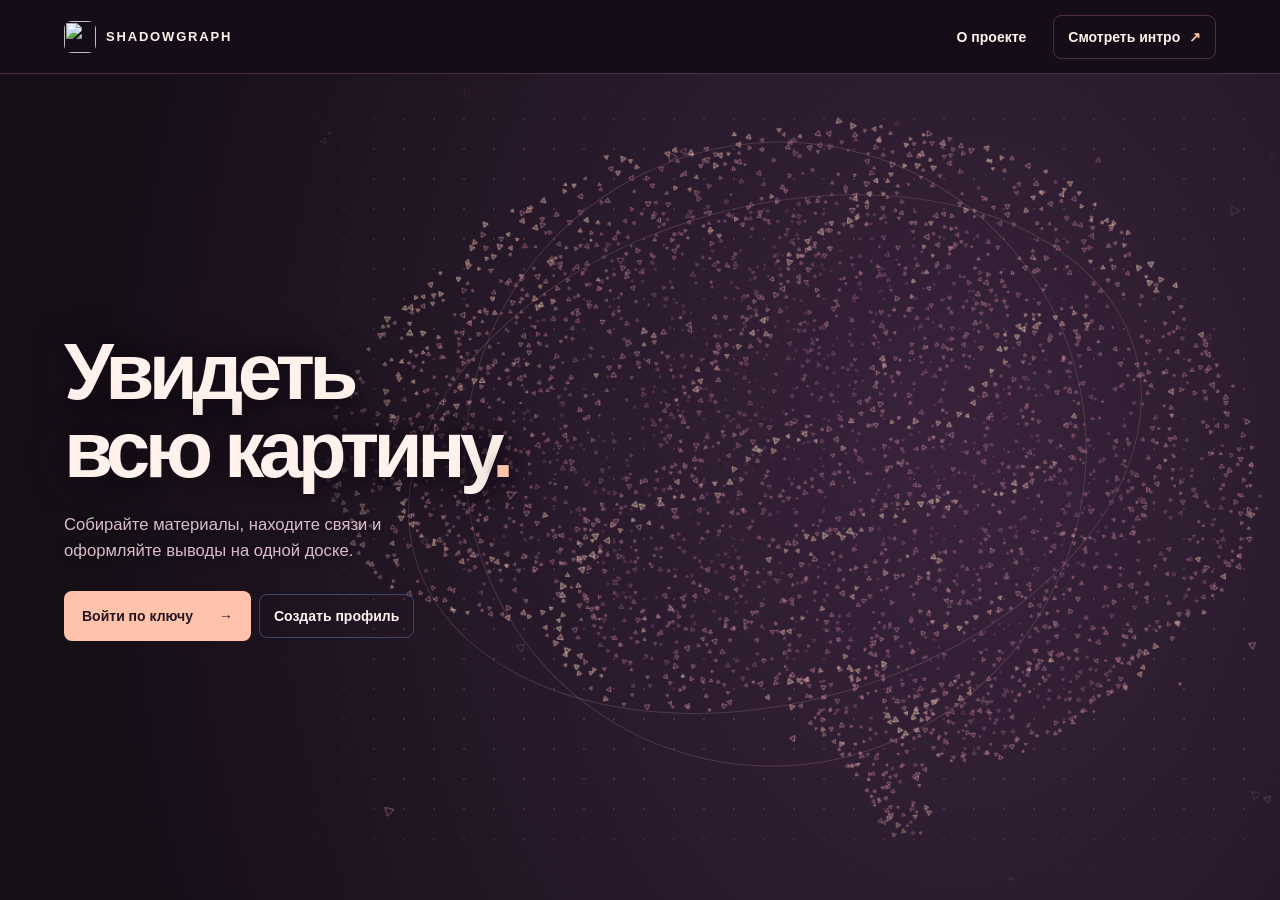
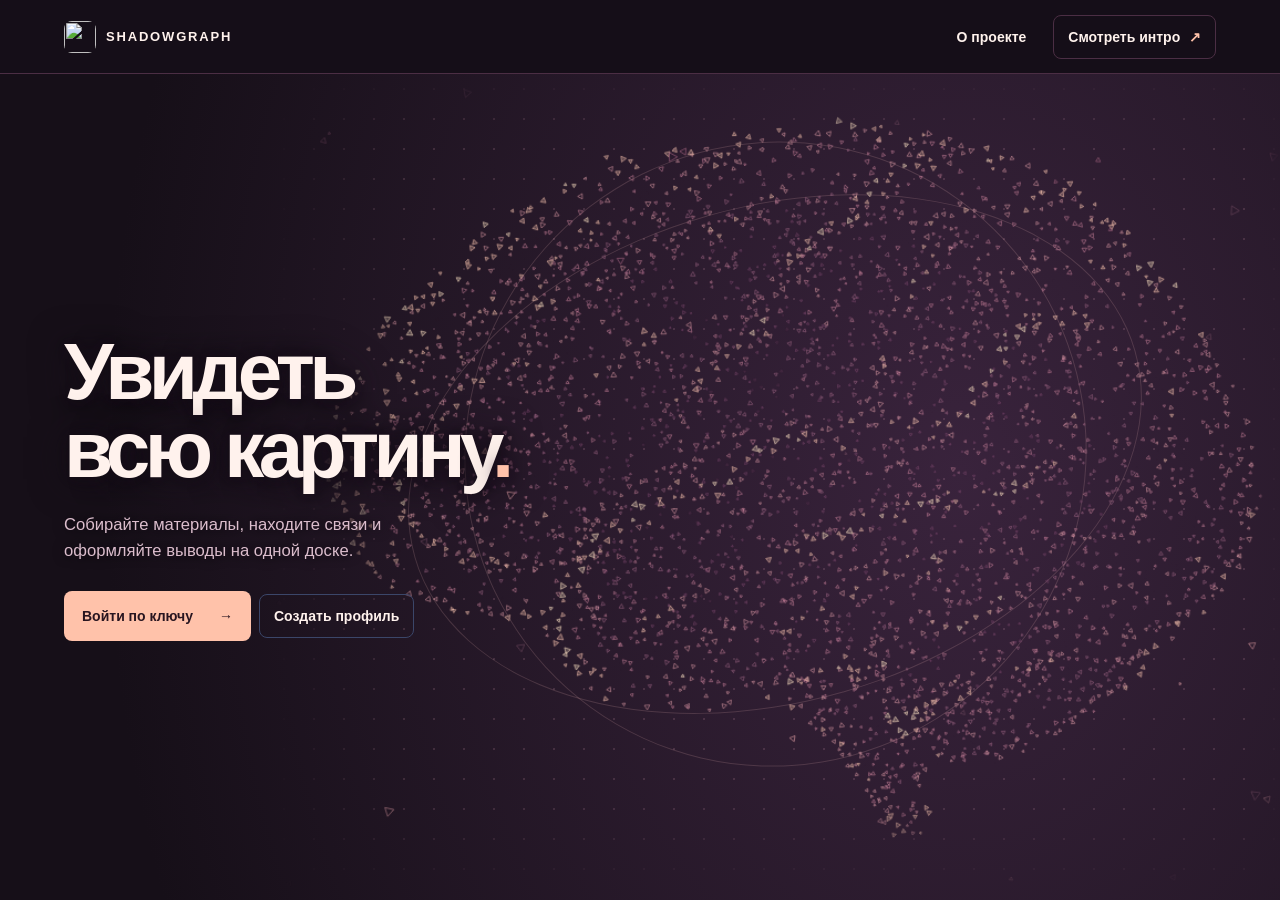
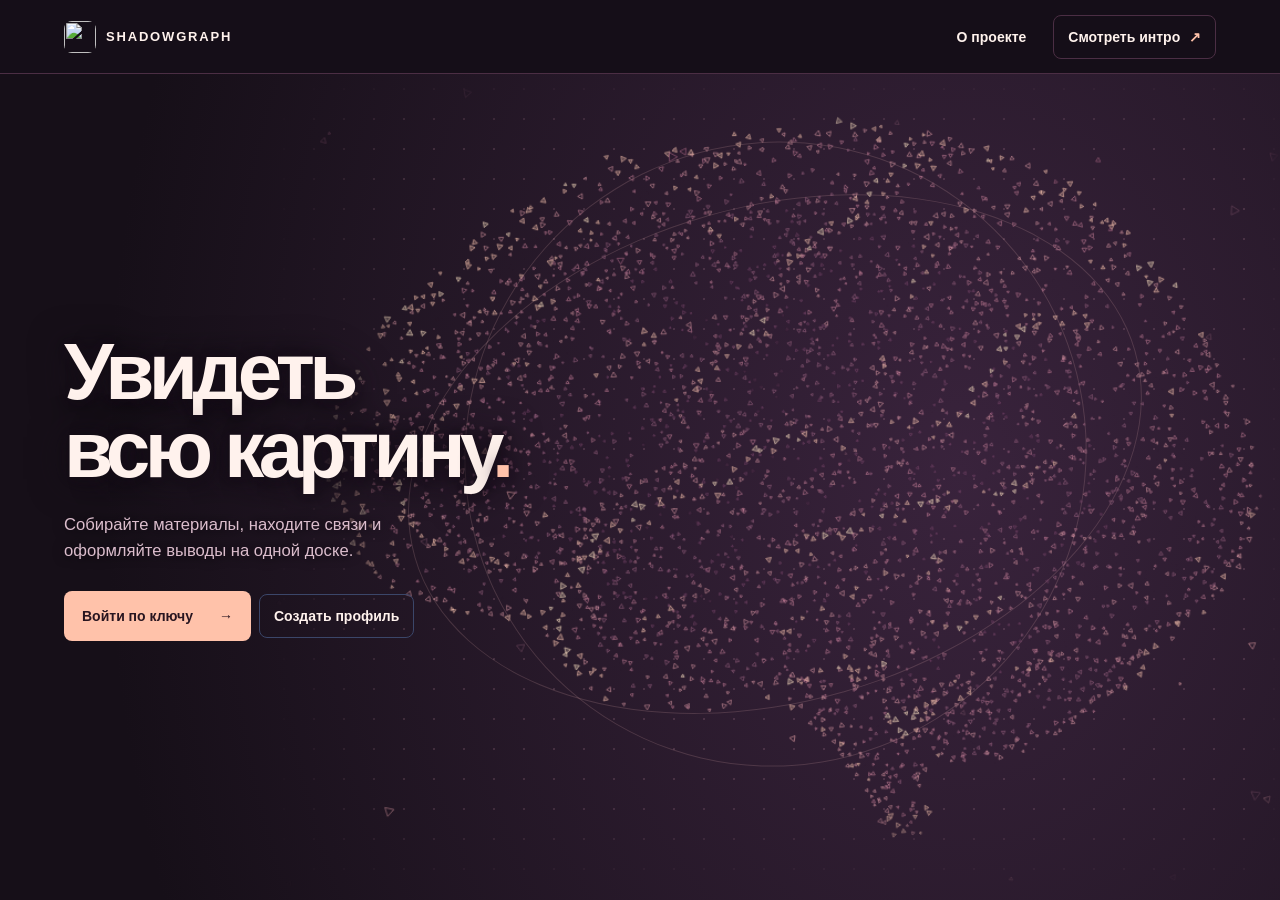
